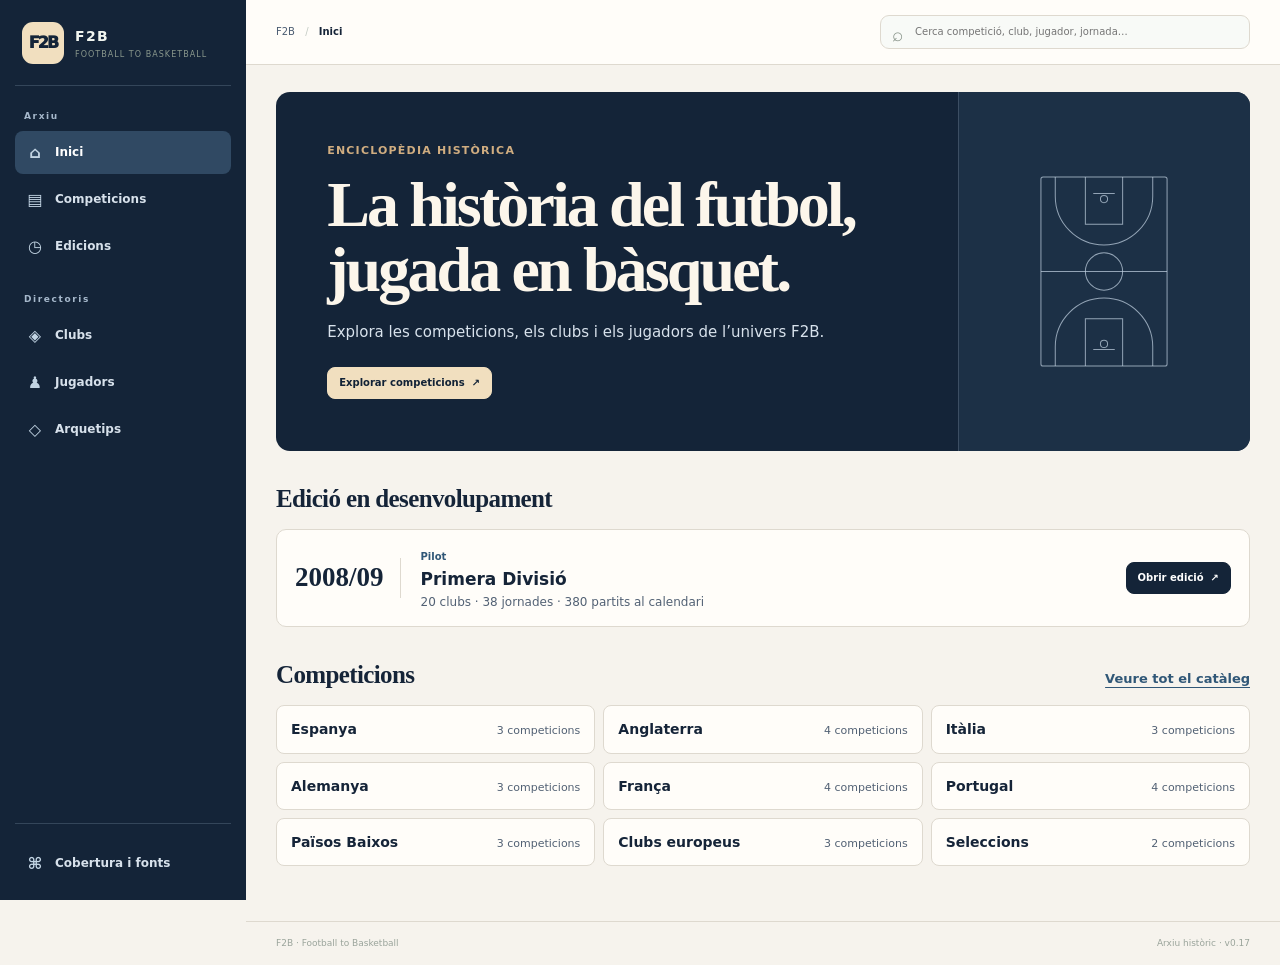
==== index.html @ 375e8ac7 "Completa Deportivo, Málaga i Mallorca 2008/09 a F2B" ====
<!doctype html>
<html lang="ca">
<head>
  <meta charset="utf-8">
  <meta name="viewport" content="width=device-width, initial-scale=1">
  <meta name="theme-color" content="#101914">
  <meta name="description" content="F2B — Enciclopèdia històrica de bàsquet. Competicions, clubs, jugadors i partits.">
  <title>F2B — Enciclopèdia de bàsquet</title>

</head>
<body>
  <div class="mobile-scrim" id="mobileScrim"></div>
  <aside class="sidebar" id="sidebar">
    <a class="brand" href="#/home" data-route="/home" aria-label="F2B inici">
      <span class="brandmark">F2B</span>
      <span><b>F2B</b><small>FOOTBALL TO BASKETBALL</small></span>
    </a>
    <div class="navlabel">Arxiu</div>
    <nav class="nav" id="mainNav" aria-label="Arxiu F2B">
      <a href="#/home" data-route="/home" data-nav="home"><span class="nav-icon" aria-hidden="true">⌂</span> Inici</a>
      <a href="#/competitions" data-route="/competitions" data-nav="competitions"><span class="nav-icon" aria-hidden="true">▤</span> Competicions</a>
      <a href="#/seasons" data-route="/seasons" data-nav="seasons"><span class="nav-icon" aria-hidden="true">◷</span> Edicions</a>
    </nav>
    <div class="navlabel">Directoris</div>
    <nav class="nav" aria-label="Directoris F2B">
      <a href="#/clubs" data-route="/clubs" data-nav="clubs"><span class="nav-icon" aria-hidden="true">◈</span> Clubs</a>
      <a href="#/players" data-route="/players" data-nav="players"><span class="nav-icon" aria-hidden="true">♟</span> Jugadors</a>
      <a href="#/archetypes" data-route="/archetypes" data-nav="archetypes"><span class="nav-icon" aria-hidden="true">◇</span> Arquetips</a>
    </nav>
    <div class="sidebar-end">
      <nav class="nav" aria-label="Cobertura de l’arxiu">
        <a href="#/database" data-route="/database" data-nav="database"><span class="nav-icon" aria-hidden="true">⌘</span> Cobertura i fonts</a>
      </nav>
    </div>
  </aside>

  <main class="main">
    <header class="topbar">
      <div class="topbar-left">
        <button class="mobile-menu" id="mobileMenu" aria-label="Obrir menú">☰</button>
        <div class="breadcrumb" id="breadcrumb">F2B <span>/</span> Inici</div>
      </div>
      <div class="topbar-right">
        <div class="global-search">
          <span class="search-icon">⌕</span>
          <input id="globalSearch" type="search" autocomplete="off" placeholder="Cerca competició, club, jugador, jornada…" aria-label="Cerca a F2B">
          <div class="search-results" id="searchResults" hidden></div>
        </div>
        <div class="data-tools" id="editorTools" hidden>
          <button class="tool-btn" id="exportData" type="button">Exporta correccions</button>
          <button class="tool-btn" id="importData" type="button">Importa JSON</button>
          <input id="importFile" type="file" accept="application/json,.json" hidden>
          <span id="saveState" class="save-state" data-state="idle" role="status"></span>
        </div>
      </div>
    </header>
    <div class="content" id="content" aria-live="polite">
      <div class="loading"><span class="brandmark">F2B</span><p>Carregant l'enciclopèdia…</p></div>
    </div>
    <footer class="page-footer"><span>F2B · Football to Basketball</span><span>Arxiu històric · v0.17</span></footer>
  </main>
  <style>
:root{--bg:#f2f4f1;--paper:#fff;--ink:#17221b;--muted:#7c897f;--line:#e2e8e1;--dark:#101914;--dark2:#1d2a21;--lime:#c9ef70;--lime-soft:#eff7de;--orange:#dc7954;--blue:#5a7dad;--red:#b94c4c;--radius:14px;--shadow:0 12px 34px rgba(16,25,20,.07)}
*{box-sizing:border-box}html{scroll-behavior:smooth}body{margin:0;background:var(--bg);color:var(--ink);font:14px/1.45 Inter,ui-sans-serif,system-ui,-apple-system,"Segoe UI",sans-serif}button,input{font:inherit}button,a{-webkit-tap-highlight-color:transparent}a{color:inherit;text-decoration:none}button{cursor:pointer}.sidebar{position:fixed;inset:0 auto 0 0;width:246px;background:var(--dark);color:#f1f5ef;padding:20px 15px 15px;display:flex;flex-direction:column;z-index:40;overflow:auto}.brand{display:flex;align-items:center;gap:11px;padding:2px 7px 21px;border-bottom:1px solid #2b382f}.brandmark{background:var(--lime);color:var(--dark);font-weight:1000;letter-spacing:-2px;font-size:16px;width:42px;height:42px;display:grid;place-items:center;border-radius:11px;flex:none}.brand b{display:block;font-size:14px;letter-spacing:.1em}.brand small{display:block;color:#89978c;font-size:8px;letter-spacing:.13em;margin-top:3px}.navlabel{font-size:9px;color:#758579;letter-spacing:.18em;font-weight:900;margin:24px 9px 8px}.nav{display:grid;gap:4px}.nav a{display:flex;align-items:center;gap:11px;padding:10px 11px;border-radius:8px;color:#b1bdb3;font-size:12px;font-weight:680;transition:.15s}.nav a:hover{background:#202e24;color:#fff}.nav a.active{background:var(--lime);color:var(--dark);font-weight:850}.nav-icon{width:18px;text-align:center;font-size:16px}.sidebar-season{margin-top:auto;background:#1b2920;border:1px solid #304036;padding:13px;border-radius:11px}.sidebar-season-kicker{color:var(--lime);font-size:8px;font-weight:900;letter-spacing:.17em;margin-bottom:8px}.sidebar-season b{display:block;font-size:12px}.sidebar-season span{display:block;color:#a2b0a5;font-size:10px;margin-top:3px}.sidebar-season a{display:flex;justify-content:space-between;color:var(--lime);font-size:10px;font-weight:800;margin-top:13px}.sidebar-foot{font-size:9px;color:#859387;padding:15px 8px 0}.status-dot{display:inline-block;width:6px;height:6px;border-radius:50%;background:#9bc85a;margin-right:6px;vertical-align:1px}.main{margin-left:246px;min-height:100vh;display:flex;flex-direction:column}.topbar{height:65px;position:sticky;top:0;z-index:25;background:rgba(255,255,255,.94);backdrop-filter:blur(14px);border-bottom:1px solid var(--line);display:flex;justify-content:space-between;align-items:center;gap:14px;padding:0 30px}.topbar-left,.topbar-right{display:flex;align-items:center;gap:13px;min-width:0}.breadcrumb{font-size:10px;color:#8c988e;white-space:nowrap;overflow:hidden;text-overflow:ellipsis}.breadcrumb span{padding:0 7px;color:#c4cbc4}.breadcrumb b{color:var(--ink)}.global-search{position:relative;width:min(370px,38vw)}.global-search input{width:100%;border:1px solid var(--line);border-radius:9px;background:#f8faf7;padding:9px 12px 9px 34px;font-size:10px;outline:none}.global-search input:focus{border-color:#a9ce67;background:#fff}.search-icon{position:absolute;left:12px;top:6px;color:#879389;font-size:19px;z-index:1}.top-version{font-size:8px;font-weight:900;letter-spacing:.12em;color:#6e7b70;background:var(--lime-soft);padding:7px 9px;border-radius:30px;white-space:nowrap}.mobile-menu{display:none;border:0;background:none;font-size:18px;color:var(--ink)}.content{width:100%;max-width:1500px;margin:0 auto;padding:27px 30px 55px;flex:1}.page-footer{border-top:1px solid var(--line);padding:15px 30px;color:#9aa49b;font-size:9px;display:flex;justify-content:space-between;gap:10px}.page-head{display:flex;align-items:flex-end;justify-content:space-between;gap:15px;margin-bottom:19px}.eyebrow{font-size:9px;color:#89968c;text-transform:uppercase;letter-spacing:.18em;font-weight:900;margin-bottom:7px}.page-title{font-size:29px;line-height:1.08;letter-spacing:-1.1px;font-weight:930;margin:0}.page-desc{color:#7e8a80;font-size:11px;line-height:1.55;max-width:760px;margin:8px 0 0}.actions{display:flex;gap:7px;flex-wrap:wrap}.btn{display:inline-flex;align-items:center;justify-content:center;gap:7px;border:1px solid var(--line);border-radius:8px;background:#fff;color:var(--ink);padding:8px 11px;font-size:10px;font-weight:800;transition:.15s}.btn:hover{border-color:#b6d27f;background:#fcfff7}.btn.dark{background:var(--dark);border-color:var(--dark);color:#fff}.btn.lime{background:var(--lime);border-color:var(--lime);color:#1b281c}.btn.soft{background:var(--lime-soft);border-color:#e5efce;color:#526a2b}.hero{position:relative;overflow:hidden;background:linear-gradient(112deg,#101914 0%,#203227 100%);border-radius:17px;padding:27px 29px;color:#f4f7f1;display:grid;grid-template-columns:1.45fr .55fr;gap:20px;min-height:218px}.hero:after{content:"F2B";position:absolute;right:20%;bottom:-76px;font-size:225px;letter-spacing:-20px;font-weight:1000;color:#ffffff08;pointer-events:none}.hero-kicker{font-size:8px;color:var(--lime);font-weight:900;letter-spacing:.2em}.hero h2{font-size:31px;line-height:1.03;letter-spacing:-1.2px;max-width:650px;margin:10px 0}.hero p{font-size:11px;line-height:1.65;color:#b0bdb2;max-width:600px;margin:0 0 17px}.hero .actions{position:relative;z-index:2}.hero-art{position:relative;z-index:2;display:flex;align-items:center;justify-content:center}.hero-orb{width:125px;height:125px;border:1px solid #c9ef705c;border-radius:50%;display:grid;place-items:center;color:var(--lime);font-size:34px;font-weight:950;transform:rotate(-8deg)}.hero-orb small{display:block;font-size:7px;letter-spacing:.19em;text-align:center;color:#b0bd9f;margin-top:-35px}.stats-grid{display:grid;grid-template-columns:repeat(4,minmax(0,1fr));gap:10px;margin:14px 0 20px}.stat-card{background:#fff;border:1px solid var(--line);border-radius:12px;padding:14px 15px}.stat-number{font-size:25px;letter-spacing:-.9px;font-weight:930}.stat-label{font-size:9px;color:#87948a;margin-top:2px}.section-head{display:flex;align-items:flex-end;justify-content:space-between;gap:12px;margin:23px 0 11px}.section-head h3{font-size:13px;margin:0;letter-spacing:-.2px}.section-head p{font-size:9px;color:#8a968d;margin:3px 0 0}.grid{display:grid;gap:10px}.cards-3{grid-template-columns:repeat(3,minmax(0,1fr))}.cards-4{grid-template-columns:repeat(4,minmax(0,1fr))}.card{background:#fff;border:1px solid var(--line);border-radius:var(--radius);padding:15px;min-width:0}.card.click{transition:.16s}.card.click:hover{border-color:#b9d78a;transform:translateY(-2px);box-shadow:var(--shadow)}.card-head{display:flex;justify-content:space-between;align-items:center;gap:8px}.card-mark{width:36px;height:36px;border:1px solid var(--line);border-radius:10px;background:#fafcf9;display:grid;place-items:center;font-size:11px;font-weight:900;color:#425343}.card h3,.card h4{font-size:12px;margin:11px 0 4px}.card p{font-size:10px;color:#829087;margin:0;line-height:1.5}.meta{font-size:9px;color:#97a198;margin-top:10px}.tag{display:inline-flex;align-items:center;gap:4px;border-radius:30px;padding:5px 8px;background:#eef1ec;color:#6c796e;font-size:8px;font-weight:900;letter-spacing:.04em;white-space:nowrap}.tag.green{background:var(--lime-soft);color:#5e762d}.tag.orange{background:#fff0e9;color:#b35f3e}.tag.blue{background:#edf3fc;color:#55759d}.tag.grey{background:#f1f3f1;color:#7e8a80}.panel{background:#fff;border:1px solid var(--line);border-radius:var(--radius);overflow:hidden}.panel-head{display:flex;align-items:center;justify-content:space-between;gap:12px;padding:13px 15px;border-bottom:1px solid var(--line)}.panel-head h3{font-size:11px;margin:0}.panel-head p{font-size:9px;color:#8c988f;margin:3px 0 0}.panel-body{padding:14px}.panel-head .tag{flex:none}.two-col{display:grid;grid-template-columns:minmax(0,1.45fr) minmax(245px,.7fr);gap:11px}.kv{display:flex;align-items:flex-start;justify-content:space-between;gap:15px;padding:9px 0;border-bottom:1px solid #eff2ee;font-size:10px}.kv:last-child{border-bottom:0}.kv span{color:#869389}.kv b{text-align:right;font-weight:800}.table-wrap{overflow:auto}.data-table{width:100%;border-collapse:collapse;text-align:left;min-width:620px}.data-table th{background:#f8faf7;color:#89958b;font-size:8px;text-transform:uppercase;letter-spacing:.1em;padding:11px 12px;border-bottom:1px solid var(--line);white-space:nowrap}.data-table td{font-size:10px;color:#4a584e;padding:10px 12px;border-bottom:1px solid #edf0ec;white-space:nowrap}.data-table tr:last-child td{border:0}.data-table tr.link-row{cursor:pointer}.data-table tr.link-row:hover td{background:#fbfff5}.club-cell{display:flex;align-items:center;gap:9px}.crest{width:29px;height:29px;border:1px solid var(--line);border-radius:8px;background:#fafcf9;display:grid;place-items:center;font-size:9px;font-weight:950;color:#344337;flex:none}.club-name{font-weight:850;color:#26332a}.muted{color:#8b978e}.tabs{display:flex;gap:4px;overflow:auto;border-bottom:1px solid var(--line);background:#fff;padding:0 12px}.tabs a{display:inline-flex;align-items:center;padding:12px 12px 10px;border-bottom:2px solid transparent;color:#849087;font-size:9px;font-weight:850;white-space:nowrap}.tabs a.active{color:var(--ink);border-color:#8fbc4b}.tab-content{padding:14px}.banner{display:flex;align-items:center;justify-content:space-between;gap:14px;background:linear-gradient(110deg,#17241b,#2a3b2c);color:#fff;border-radius:15px;padding:17px 19px;margin-bottom:13px}.banner-left{display:flex;align-items:center;gap:13px;min-width:0}.banner-crest{width:52px;height:52px;background:#ffffff12;border:1px solid #ffffff27;border-radius:12px;display:grid;place-items:center;color:var(--lime);font-size:16px;font-weight:950;flex:none}.banner h2{font-size:19px;letter-spacing:-.5px;margin:0}.banner p{font-size:9px;color:#b7c4b8;margin:4px 0 0}.banner-meta{text-align:right;font-size:9px;color:#bdc9bf;white-space:nowrap}.breadcrumb-row{display:flex;align-items:center;flex-wrap:wrap;gap:7px;color:#8b978d;font-size:9px;margin-bottom:14px}.breadcrumb-row a{color:#536456;font-weight:800}.breadcrumb-row span{color:#bcc5bd}.round-grid{display:grid;grid-template-columns:repeat(4,minmax(0,1fr));gap:9px}.round-card{background:#fff;border:1px solid var(--line);border-radius:11px;padding:12px;transition:.15s}.round-card:hover{border-color:#b9d78a;transform:translateY(-1px)}.round-card b{display:block;font-size:12px}.round-card span{display:block;color:#849087;font-size:9px;margin-top:4px}.fixture-list{display:grid;gap:7px}.fixture-row{display:grid;grid-template-columns:75px minmax(0,1fr) auto;align-items:center;gap:12px;padding:11px 13px;border:1px solid var(--line);border-radius:10px;background:#fff;transition:.15s}.fixture-row:hover{border-color:#b7d584;background:#fcfff8}.fixture-round{color:#8a968d;font-size:8px;font-weight:850;letter-spacing:.06em}.fixture-matchup{display:flex;align-items:center;justify-content:center;gap:10px;min-width:0}.fixture-team{display:flex;align-items:center;gap:7px;min-width:0;font-size:10px;font-weight:850}.fixture-team.home{justify-content:flex-end;text-align:right}.fixture-team.away{justify-content:flex-start;text-align:left}.fixture-team span:last-child{overflow:hidden;text-overflow:ellipsis;white-space:nowrap}.vs{font-size:8px;color:#a5aea7;font-weight:900}.fixture-state{justify-self:end}.fixture-row .crest{width:25px;height:25px;font-size:8px}.fixture-hero{background:#fff;border:1px solid var(--line);border-radius:15px;padding:23px;text-align:center}.fixture-teams{display:grid;grid-template-columns:1fr 65px 1fr;align-items:center;gap:14px;max-width:740px;margin:0 auto}.fixture-side{display:grid;justify-items:center;gap:10px}.fixture-side .crest{width:58px;height:58px;font-size:16px;border-radius:15px}.fixture-side b{font-size:15px}.fixture-vs{font-size:10px;color:#a0aaa2;font-weight:950;letter-spacing:.12em}.fixture-placeholder{max-width:420px;margin:18px auto 0;border-top:1px solid var(--line);padding-top:17px}.fixture-placeholder strong{display:block;font-size:12px}.fixture-placeholder p{margin:5px 0 0;font-size:10px;line-height:1.6;color:#849087}.empty{border:1px dashed #d7dfd5;border-radius:11px;background:#fbfcfa;text-align:center;padding:25px 17px}.empty-icon{font-size:22px;color:#8da56a;margin-bottom:7px}.empty b{display:block;font-size:12px}.empty p{font-size:10px;line-height:1.6;color:#879389;max-width:490px;margin:6px auto 0}.note{padding:11px 13px;border-radius:9px;background:#f5f8f0;border:1px solid #e8efdc;color:#697a55;font-size:9px;line-height:1.55}.note strong{color:#43542e}.search-results{position:absolute;top:calc(100% + 7px);right:0;width:min(460px,88vw);background:#fff;border:1px solid var(--line);border-radius:11px;box-shadow:var(--shadow);padding:6px;z-index:70;max-height:440px;overflow:auto}.search-item{display:flex;align-items:center;gap:10px;width:100%;border:0;background:#fff;text-align:left;padding:10px;border-radius:8px}.search-item:hover{background:#f6f9f2}.search-item b{display:block;font-size:10px}.search-item small{display:block;color:#89958b;font-size:8px;margin-top:2px}.search-item .crest{width:28px;height:28px}.loading{min-height:60vh;display:grid;place-content:center;justify-items:center;color:#879389}.loading p{font-size:11px}.mobile-scrim{display:none}.mobile-scrim.open{display:block;position:fixed;inset:0;background:#0b120dc2;z-index:35}
@media(max-width:1120px){.cards-4{grid-template-columns:repeat(2,minmax(0,1fr))}.cards-3{grid-template-columns:repeat(2,minmax(0,1fr))}.round-grid{grid-template-columns:repeat(3,minmax(0,1fr))}.content{padding:24px 22px 45px}.topbar{padding:0 22px}}
@media(max-width:760px){.sidebar{transform:translateX(-102%);transition:transform .22s ease}.sidebar.open{transform:translateX(0)}.main{margin-left:0}.mobile-menu{display:block}.topbar{height:59px;padding:0 14px}.topbar-left{gap:8px}.top-version{display:none}.global-search{width:min(54vw,300px)}.global-search input{font-size:9px}.content{padding:19px 14px 38px}.page-title{font-size:25px}.page-head{align-items:flex-start;flex-direction:column}.hero{grid-template-columns:1fr;padding:22px;min-height:0}.hero h2{font-size:27px}.hero-art{display:none}.hero:after{right:0;font-size:140px}.stats-grid{grid-template-columns:repeat(2,minmax(0,1fr))}.two-col{grid-template-columns:1fr}.round-grid{grid-template-columns:repeat(2,minmax(0,1fr))}.cards-3,.cards-4{grid-template-columns:repeat(2,minmax(0,1fr))}.banner{align-items:flex-start}.banner-meta{display:none}.fixture-row{grid-template-columns:56px minmax(0,1fr) auto;gap:6px;padding:9px}.fixture-team{font-size:9px;gap:4px}.fixture-team .crest{display:grid;width:18px;height:18px;padding:2px}.fixture-teams{grid-template-columns:1fr 30px 1fr;gap:6px}.fixture-side b{font-size:11px}.fixture-side .crest{width:45px;height:45px}.page-footer{padding:13px 14px;font-size:8px}}
@media(max-width:420px){.cards-3,.cards-4{grid-template-columns:1fr}.round-grid{grid-template-columns:repeat(2,minmax(0,1fr))}.fixture-state .tag{font-size:7px;padding:4px 5px}.fixture-row{grid-template-columns:45px minmax(0,1fr) auto}.fixture-round{font-size:7px}.topbar-right{gap:0}.global-search{width:58vw}}

/* v0.4 — plantilles, fitxes de jugador i edició directa */
.data-tools{display:flex;align-items:center;gap:6px;flex-wrap:nowrap}.tool-btn{display:inline-flex;align-items:center;justify-content:center;gap:5px;border:1px solid var(--line);background:#fff;color:#344438;border-radius:8px;padding:7px 9px;font-size:9px;font-weight:850;white-space:nowrap;cursor:pointer}.tool-btn:hover{border-color:#b6d27f;background:#fbfff6}.tool-btn.active,.edit-toggle.active{background:var(--lime);border-color:var(--lime);color:#17221b}.save-state{font-size:8px;color:#8b978d;white-space:nowrap;max-width:125px;overflow:hidden;text-overflow:ellipsis}.save-state[data-state="saved"]{color:#52772a}.save-state[data-state="error"]{color:#b94c4c}.player-banner{display:flex;align-items:center;gap:15px;background:linear-gradient(110deg,#17241b,#2a3b2c);color:#fff;border-radius:15px;padding:17px 20px;margin-bottom:10px}.player-avatar{width:58px;height:58px;display:grid;place-items:center;border-radius:15px;background:var(--lime);color:#17221b;font-size:15px;font-weight:950;flex:none}.player-title{min-width:0;flex:1}.player-title .eyebrow{color:var(--lime);margin-bottom:5px}.player-title h1{font-size:20px;line-height:1.2;margin:0;color:#fff}.player-title h1 .edit-field{display:block}.player-title h1 .edit-label{display:none}.player-title p{font-size:9px;color:#c0cbbf;margin:6px 0 0}.player-banner-meta{display:grid;justify-items:end;gap:7px}.player-toolbar{display:flex;justify-content:space-between;align-items:center;gap:10px;color:#8b978d;font-size:9px;margin:0 0 14px}.player-columns{align-items:start}.edit-grid{display:grid;grid-template-columns:repeat(2,minmax(0,1fr));gap:1px 16px}.edit-field{display:flex;flex-direction:column;gap:5px;min-width:0;padding:8px 0;border-bottom:1px solid #eff2ee}.edit-label{font-size:8px;letter-spacing:.04em;color:#879389;font-weight:750}.edit-control{font-size:10px;min-width:0}.field-value{display:block;text-align:left;color:#27352b;font-size:10px;font-weight:800;min-height:16px;overflow-wrap:anywhere}.inline-editor{width:100%;max-width:100%;min-width:0;border:1px solid #dce5d6;background:#fbfdf9;border-radius:7px;color:#1d2a21;padding:7px 8px;font-size:10px;font-weight:700;outline:none}.inline-editor:focus{border-color:#9bc85a;box-shadow:0 0 0 2px #c9ef7045;background:#fff}.inline-editor.edited{border-color:#a8c977;background:#fbfff4}.inline-editor-area{resize:vertical;min-height:48px;font-weight:500}.subsection-label{font-size:8px;text-transform:uppercase;letter-spacing:.13em;color:#7b897e;font-weight:900;margin:9px 0 3px}.attribute-grid{display:grid;grid-template-columns:repeat(3,minmax(0,1fr));gap:10px}.attribute-card{background:#fff;border:1px solid var(--line);border-radius:12px;padding:13px;min-width:0}.attribute-head{display:flex;justify-content:space-between;align-items:center;gap:8px;margin-bottom:6px}.attribute-head h4{font-size:10px;margin:0}.attribute-card .edit-grid{grid-template-columns:repeat(2,minmax(0,1fr));gap:0 10px}.roster-summary{display:flex;flex-wrap:wrap;gap:8px;margin-bottom:10px}.roster-summary span{background:#fff;border:1px solid var(--line);border-radius:9px;padding:8px 11px;font-size:9px;color:#829087}.roster-summary b{font-size:13px;color:#243329;margin-right:4px}.roster-table .link-row{cursor:pointer}.roster-table .link-row:hover td{background:#f8fcf2}.roster-panel .data-table{min-width:680px}.player-bottom-note{border:1px solid #e7eddf;background:#f8fbf3;border-radius:10px;padding:12px 14px;margin-top:14px;color:#75816b;font-size:9px;line-height:1.55}.player-bottom-note b{color:#4f6a2c}.edit-mode .player-banner{outline:2px solid #c9ef70;outline-offset:2px}.edit-mode .edit-field{background:#fcfff8}.edit-mode .edit-label{color:#627e36}.team-roster-link{color:#587a2c;font-weight:850}
@media(max-width:1120px){.data-tools{gap:4px}.save-state{display:none}.topbar-right{gap:8px}.attribute-grid{grid-template-columns:repeat(2,minmax(0,1fr))}}
@media(max-width:760px){.topbar{height:auto;min-height:59px;padding:8px 12px;align-items:flex-start}.topbar-right{display:flex;flex-wrap:wrap;justify-content:flex-end;gap:5px}.global-search{width:min(58vw,250px)}.data-tools{order:2;width:100%;justify-content:flex-end}.save-state{display:inline-block;max-width:110px}.tool-btn{padding:6px 7px;font-size:8px}.top-version{display:none}.player-banner{align-items:flex-start;padding:14px;gap:10px}.player-avatar{width:44px;height:44px;font-size:12px}.player-banner-meta{display:none}.player-title h1{font-size:16px}.edit-grid{grid-template-columns:1fr}.attribute-grid{grid-template-columns:1fr}.player-toolbar{align-items:flex-start}.roster-summary span{flex:1 1 40%}}
@media(max-width:420px){.data-tools{justify-content:space-between}.save-state{max-width:95px}.global-search{width:55vw}.attribute-card .edit-grid{grid-template-columns:repeat(2,minmax(0,1fr))}}

/* v0.4.1 — inline title edit and roster refinements */
.title-inline-editor{display:inline-block;width:min(100%,560px);min-width:220px;font-size:inherit;line-height:inherit;font-weight:inherit;letter-spacing:inherit;color:inherit;background:#ffffff12;border-color:#c9ef7070}.player-title h1 .title-inline-editor{color:#fff}.player-title h1 .title-inline-editor:focus{background:#203227;border-color:var(--lime)}.player-banner-meta .tag{max-width:180px}.roster-table td{vertical-align:middle}.edit-field:focus-within{background:#f6faef}.player-title h1{overflow-wrap:anywhere}

/* v0.5 — roster roles, membership and eligibility review */
.role-primary{display:block;font-weight:850;color:#344438}.role-detail{display:block;margin-top:3px;color:#89958b;font-size:8px;white-space:normal;max-width:260px}.roster-table td{white-space:normal}.roster-table .role-detail{white-space:normal}.roster-summary span{display:flex;align-items:center;gap:4px}.player-banner-meta{max-width:210px}.player-banner-meta .tag{white-space:normal;text-align:center;justify-content:center}
@media(max-width:760px){.player-banner-meta{display:none}.roster-panel .data-table{min-width:850px}}

/* Arxiu històric */
:root{--bg:#f6f3ed;--paper:#fffdf9;--ink:#152438;--muted:#526174;--line:#ded9cf;--dark:#142438;--dark2:#263b53;--lime:#dce9f3;--lime-soft:#e9f0f7;--blue:#305777}
.sidebar{background:#142438}.brand{border-color:#34465a}.brandmark{background:#f1dfbf}.navlabel{color:#a6b8cb}.sidebar .nav a{color:#d7e1eb}.sidebar .nav a.active{background:#304963;color:#fff}.sidebar-end{margin-top:auto;padding-top:18px;border-top:1px solid #34465a}.topbar{background:rgba(255,253,249,.96)}.breadcrumb{color:#4c5d73}.sidebar .nav-icon{color:#c3d5e4}
#editorTools[hidden]{display:none!important}.archive-hero{display:grid;grid-template-columns:minmax(0,1fr) minmax(160px,30%);min-height:270px;background:#142438;color:#fcf6eb;overflow:hidden;border-radius:14px}
.archive-lead{padding:clamp(26px,4vw,56px)}.archive-kicker{margin:0 0 14px;color:#d0ad80;font-size:11px;letter-spacing:.11em;text-transform:uppercase;font-weight:800}
.archive-hero h1,.competition-mast h1{font-family:Georgia,'Times New Roman',serif;font-weight:680;font-size:clamp(36px,5vw,70px);letter-spacing:-.045em;line-height:1.01;margin:0}
.archive-intro{margin:19px 0 23px;color:#d8e2ec;font-size:15px;line-height:1.5}.archive-diagram{display:grid;place-items:center;overflow:hidden;border-left:1px solid #3c4e63;background:#1c3046}.archive-diagram svg{width:min(76%,190px);max-height:215px;stroke:#c5d5e4;stroke-opacity:.7;stroke-width:1.4}
.btn.primary-archive{background:#142438;color:#fff;border:1px solid #142438}.archive-hero .btn.primary-archive{background:#f1dfbf;color:#112236;border-color:#f1dfbf}.archive-hero .btn.primary-archive:hover{background:#fff1d9}
.archive-section{margin-top:30px}.archive-section h2,.catalog-group h2{font-family:Georgia,'Times New Roman',serif;font-size:25px;letter-spacing:-.025em;margin:0 0 12px}.archive-heading{display:flex;align-items:baseline;justify-content:space-between;gap:10px}.archive-link{font-size:13px;color:#305777;font-weight:750;text-decoration:underline;text-underline-offset:4px}
.edition-card{display:grid;grid-template-columns:auto 1fr auto;align-items:center;gap:20px;background:var(--paper);border:1px solid var(--line);border-radius:10px;padding:15px 18px;margin-bottom:10px}.edition-year{font-family:Georgia,'Times New Roman',serif;font-size:27px;font-weight:bold;padding-right:16px;border-right:1px solid var(--line)}.edition-description h3{margin:2px 0;font-size:17px}.edition-description p{margin:0;color:var(--muted);font-size:12px}.archive-status{font-size:10px;color:#305777;font-weight:800}
.country-index{display:grid;grid-template-columns:repeat(3,minmax(0,1fr));gap:8px}.country-tile{display:flex;justify-content:space-between;align-items:baseline;gap:8px;flex-wrap:wrap;background:var(--paper);border:1px solid var(--line);border-radius:8px;padding:13px 14px}.country-tile span{font-size:11px;color:var(--muted)}
.catalog-filters{display:flex;gap:7px;flex-wrap:wrap;margin:0 0 25px}.catalog-filter{display:inline-block;padding:7px 11px;border:1px solid var(--line);background:var(--paper);border-radius:6px;font-size:12px;font-weight:700}.catalog-filter.is-current{background:#142438;color:#fff;border-color:#142438}
.catalog-groups{display:grid;grid-template-columns:repeat(2,minmax(0,1fr));gap:22px 15px;align-items:start}.catalog-group h2{font-size:22px;margin:0 0 7px}.competition-list{border:1px solid var(--line);border-radius:9px;background:var(--paper);overflow:hidden}
.competition-row{display:grid;grid-template-columns:minmax(0,1fr) auto auto auto;align-items:center;gap:9px;min-height:51px;padding:8px 11px;border-bottom:1px solid var(--line);font-size:13px}.competition-row:last-child{border-bottom:0}.competition-row:hover,.country-tile:hover{background:#eaf0f5}.competition-title small{display:block;color:var(--muted);font-size:10px}.competition-category,.competition-state,.row-arrow{font-size:11px;color:var(--muted)}.competition-state.has-edition{color:#215577;font-weight:800}.row-arrow{color:#305777}
.competition-mast{background:#142438;color:#fcf6eb;padding:clamp(24px,4vw,43px);border-radius:12px;margin-top:13px}.competition-mast h1{font-size:clamp(34px,5vw,58px)}.competition-aliases{margin:13px 0 0;color:#d8e2ec;font-size:13px}
a:focus-visible,button:focus-visible,input:focus-visible{outline:2px solid #4479a5;outline-offset:3px}
@media(max-width:1160px){.catalog-groups{grid-template-columns:1fr}}
@media(max-width:800px){.country-index{grid-template-columns:repeat(2,minmax(0,1fr))}}
@media(max-width:540px){.archive-hero{grid-template-columns:1fr;min-height:0}.archive-diagram{display:none}.edition-card{grid-template-columns:auto 1fr;gap:10px}.edition-card .btn{grid-column:2;justify-self:start}.edition-year{font-size:20px;padding-right:8px}.competition-row{gap:6px;grid-template-columns:minmax(0,1fr) auto auto}.competition-category{display:none}.archive-section h2{font-size:21px}.archive-link{font-size:12px}}
/* Fitxes del catàleg d’arquetips */
.archetype-grid{display:grid;grid-template-columns:repeat(3,minmax(0,1fr));gap:10px}
.archetype-card{display:flex;flex-direction:column;gap:6px;background:var(--paper);border:1px solid var(--line);border-radius:9px;padding:15px}
.archetype-card:hover{background:#eaf0f5}.archetype-code{font-size:11px;font-weight:800;color:#305777;letter-spacing:.07em}
.archetype-card small,.archetype-detail .archetype-caption,.archetype-refs small{color:var(--muted);font-size:12px;line-height:1.5}
.archetype-detail .page-desc{max-width:800px}.archetype-detail{display:grid;gap:14px}.archetype-detail .page-head{margin-bottom:3px}
.archetype-grid.detail-grid{grid-template-columns:repeat(2,minmax(0,1fr))}
.archetype-panel,.archetype-example{min-width:0;background:var(--paper);border:1px solid var(--line);border-radius:10px;padding:18px}
.archetype-panel h2,.archetype-example h2{font:700 23px Georgia,serif;letter-spacing:-.025em;margin:0 0 10px}
.archetype-panel h3{font-size:13px;margin:13px 0 4px}.archetype-panel p,.archetype-example p,.archetype-panel li,.archetype-panel dd{font-size:14px;line-height:1.55;margin-top:0}
.archetype-panel p:last-child,.archetype-example p:last-child{margin-bottom:0}
.archetype-example{background:#142438;color:#fcf6eb;border-color:#142438}
.archetype-dimensions{display:grid;grid-template-columns:repeat(auto-fit,minmax(135px,1fr));gap:8px;margin:12px 0}
.archetype-dimensions div{border:1px solid var(--line);border-radius:7px;padding:8px}.archetype-dimensions dt{font-size:12px}.archetype-dimensions dd{font-size:20px;margin:0;color:#305777}
.archetype-neighbors div{padding:9px 0;border-top:1px solid var(--line)}.archetype-neighbors dd{margin:4px 0 0}
.archetype-refs small{display:block}.archetype-pager{display:flex;flex-wrap:wrap;gap:15px}
@media(max-width:1000px){.archetype-grid{grid-template-columns:repeat(2,minmax(0,1fr))}}
@media(max-width:575px){.archetype-grid,.archetype-grid.detail-grid{grid-template-columns:1fr}.archetype-panel,.archetype-example{padding:13px}}
/* Fitxa individual */
.profile-hero{background:#142438;color:#f9f1e5;border-radius:13px;padding:clamp(18px,3vw,34px);margin:10px 0 14px}
.profile-mast{display:flex;align-items:flex-start;gap:17px}
.profile-mark{display:grid;place-items:center;flex:0 0 54px;height:54px;background:#f1dfbf;color:#142438;border-radius:8px;font-weight:850;font-size:19px}
.profile-identity{min-width:0;flex:1}
.profile-context,.profile-role{display:flex;align-items:baseline;gap:7px 12px;flex-wrap:wrap}
.profile-context{font-size:12px;color:#ccd8e3}.profile-context a{color:#f3d9b5;text-decoration:underline;text-underline-offset:3px}
.profile-identity h1{font:700 clamp(29px,4vw,53px)/1.06 Georgia,serif;margin:5px 0;overflow-wrap:anywhere;letter-spacing:-.035em}
.profile-full-name{margin:0;color:#ccd8e3;font-size:13px}.profile-role{margin-top:12px;font-size:13px}
.profile-role span{color:#ccd8e3}.profile-role a.profile-archetype,.profile-role span.profile-archetype{color:#f3d9b5}
.profile-archetype{border-left:1px solid #617184;padding-left:11px}.profile-archetype:hover{text-decoration:underline}
.profile-state{font-size:11px;background:#29435d;color:#edf5fc;border-radius:4px;padding:6px 9px;flex-shrink:0}
.profile-metrics{display:grid;grid-template-columns:repeat(4,minmax(0,1fr));margin:20px 0 0;border-top:1px solid #45586d;padding-top:13px;gap:10px}
.profile-metrics dt{font-size:12px;color:#ccd8e3}.profile-metrics dd{font-size:clamp(19px,3.2vw,30px);font-weight:800;line-height:1.15;margin:3px 0 0}
.profile-metrics small{color:#ccd8e3;font-size:10px;margin-top:4px;display:block}
.profile-tabs{display:flex;flex-wrap:wrap;gap:6px 10px;border-bottom:1px solid var(--line);padding-bottom:7px;margin-bottom:14px}
.profile-tabs a{padding:7px 9px;border-radius:5px;color:var(--muted);font-weight:700;font-size:13px}.profile-tabs a:hover{background:#e9f0f7;color:#142438}
.profile-tabs a.active{background:#142438;color:#fff}
.profile-body{display:grid;gap:11px}.profile-overview,.profile-groups{display:grid;gap:11px;grid-template-columns:minmax(0,1.25fr) minmax(0,1fr);align-items:start}
.profile-groups{grid-template-columns:repeat(3,minmax(0,1fr))}
.profile-panel{min-width:0;border:1px solid var(--line);background:var(--paper);border-radius:9px;padding:15px 17px}
.profile-panel h2{font:700 22px Georgia,serif;letter-spacing:-.025em;margin:0 0 8px}
.profile-panel p{font-size:14px;line-height:1.55;margin:0 0 9px;overflow-wrap:anywhere}.profile-panel p:last-child{margin-bottom:0}
.profile-panel .profile-muted{font-size:13px;color:var(--muted)}
.profile-bio{margin:0}.profile-bio>div,.profile-attribute{display:flex;justify-content:space-between;align-items:baseline;gap:10px;border-top:1px solid var(--line);padding:8px 0;font-size:13px}
.profile-bio dt,.profile-attribute span{color:var(--muted)}.profile-bio dd{margin:0;font-weight:750;text-align:right}
.profile-source-details summary{cursor:pointer;font-weight:700}.profile-source-details dl{margin-top:8px}.profile-source-list{margin:0;padding-left:18px}.profile-source-list li{padding:4px 0;overflow-wrap:anywhere}
@media(max-width:950px){.profile-groups{grid-template-columns:repeat(2,minmax(0,1fr))}}
@media(max-width:590px){.profile-overview,.profile-groups{grid-template-columns:1fr}.profile-mast{flex-wrap:wrap;gap:10px}.profile-mark{flex-basis:40px;height:40px;font-size:15px}.profile-state{margin-left:50px}.profile-metrics{grid-template-columns:repeat(2,minmax(0,1fr))}.profile-tabs{gap:3px}.profile-tabs a{font-size:12px;padding:6px 7px}}

.crest.has-crest{background:#fff;padding:3px}
.crest img{display:block;width:100%;height:100%;object-fit:contain;min-width:0;min-height:0}
.card-head .crest.has-crest{width:46px;height:46px;padding:5px}
.banner-left .crest.has-crest{width:62px;height:62px;padding:7px;border-radius:13px}
.fixture-side .crest.has-crest{padding:6px}
.club-with-crest{display:inline-flex;align-items:center;gap:7px}
.profile-context .crest{width:21px;height:21px;padding:2px}
.roster-table .crest{width:22px;height:22px;padding:2px}
@media(max-width:760px){.banner-left .crest.has-crest{width:48px;height:48px;padding:5px}}
    .roster-section{margin-block:24px}.roster-section h2{margin:0 0 8px}.roster-section h2 small{font-size:.7em;color:var(--muted)}
    .correction-form .edit-label{display:block;margin-bottom:4px}.correction-form .inline-editor{width:100%}
    .correction-form fieldset{min-width:0;margin:16px 0;padding:12px;border:1px solid var(--line);border-radius:8px}
    .correction-form legend{font-weight:700}
    .correction-form details{margin:16px 0}.correction-form details summary{cursor:pointer;font-weight:700}
    .correction-form details .edit-grid{margin-top:12px}.correction-form .actions{align-items:center;flex-wrap:wrap}
    .correction-history{padding-left:20px}.correction-history li+li{margin-top:14px}.correction-history ul{padding-left:18px}
    .correction-feedback{color:#9e342d}.correction-reason{margin-top:16px}
  </style>
  <script>window.F2B_DATA={"competitions":[{"id":"CMP-ESP-PRIMERA","slug":"laliga-primera-division","name":"Primera División","commonName":"LaLiga","country":"Spain","countryCode":"ESP","tier":1,"sport":"basketball","historicalSourceSport":"football","description":"Competició de primera categoria del futbol espanyol, adaptada al bàsquet dins l’univers F2B.","seasonIds":["SEA-ESP-PRI-2008-09"],"coverageStatus":"PILOT_SEASON_LOADED"}],"clubs":[{"id":"CLU-FCB","name":"FC Barcelona","shortName":"FC Barcelona","city":"Barcelona","country":"Spain","aliases":["Barça","Barcelona"],"crest":null,"status":"ACTIVE_ENTITY"},{"id":"CLU-RMA","name":"Real Madrid CF","shortName":"Real Madrid CF","city":"Madrid","country":"Spain","aliases":["Real Madrid","Madrid"],"crest":null,"status":"ACTIVE_ENTITY"},{"id":"CLU-SEV","name":"Sevilla FC","shortName":"Sevilla FC","city":"Sevilla","country":"Spain","aliases":["Sevilla"],"crest":null,"status":"ACTIVE_ENTITY"},{"id":"CLU-ATM","name":"Atlético de Madrid","shortName":"Atlético de Madrid","city":"Madrid","country":"Spain","aliases":["Atlético","Atletico de Madrid","Atleti"],"crest":null,"status":"ACTIVE_ENTITY"},{"id":"CLU-VIL","name":"Villarreal CF","shortName":"Villarreal CF","city":"Villarreal","country":"Spain","aliases":["Villarreal"],"crest":null,"status":"ACTIVE_ENTITY"},{"id":"CLU-VAL","name":"Valencia CF","shortName":"Valencia CF","city":"València","country":"Spain","aliases":["Valencia"],"crest":null,"status":"ACTIVE_ENTITY"},{"id":"CLU-DEP","name":"RC Deportivo de La Coruña","shortName":"RC Deportivo de La Coruña","city":"A Coruña","country":"Spain","aliases":["Deportivo","Deportivo de La Coruña","Dépor"],"crest":null,"status":"ACTIVE_ENTITY"},{"id":"CLU-MAL","name":"Málaga CF","shortName":"Málaga CF","city":"Málaga","country":"Spain","aliases":["Málaga","Malaga"],"crest":null,"status":"ACTIVE_ENTITY"},{"id":"CLU-MLL","name":"RCD Mallorca","shortName":"RCD Mallorca","city":"Palma","country":"Spain","aliases":["Mallorca"],"crest":null,"status":"ACTIVE_ENTITY"},{"id":"CLU-ESP","name":"RCD Espanyol","shortName":"RCD Espanyol","city":"Barcelona","country":"Spain","aliases":["Espanyol","RCD Espanyol"],"crest":null,"status":"ACTIVE_ENTITY"},{"id":"CLU-ALM","name":"UD Almería","shortName":"UD Almería","city":"Almería","country":"Spain","aliases":["Almería","Almeria"],"crest":null,"status":"ACTIVE_ENTITY"},{"id":"CLU-RAC","name":"Racing de Santander","shortName":"Racing de Santander","city":"Santander","country":"Spain","aliases":["Racing","Racing Santander","Racing de Santander"],"crest":null,"status":"ACTIVE_ENTITY"},{"id":"CLU-ATH","name":"Athletic Club","shortName":"Athletic Club","city":"Bilbao","country":"Spain","aliases":["Athletic","Athletic Club","Athletic de Bilbao"],"crest":null,"status":"ACTIVE_ENTITY"},{"id":"CLU-OSA","name":"CA Osasuna","shortName":"CA Osasuna","city":"Pamplona","country":"Spain","aliases":["Osasuna"],"crest":null,"status":"ACTIVE_ENTITY"},{"id":"CLU-VAD","name":"Real Valladolid CF","shortName":"Real Valladolid CF","city":"Valladolid","country":"Spain","aliases":["Valladolid","Real Valladolid"],"crest":null,"status":"ACTIVE_ENTITY"},{"id":"CLU-SPO","name":"Real Sporting de Gijón","shortName":"Real Sporting de Gijón","city":"Gijón","country":"Spain","aliases":["Sporting","Sporting de Gijón","Sporting Gijon"],"crest":null,"status":"ACTIVE_ENTITY"},{"id":"CLU-GET","name":"Getafe CF","shortName":"Getafe CF","city":"Getafe","country":"Spain","aliases":["Getafe"],"crest":null,"status":"ACTIVE_ENTITY"},{"id":"CLU-BET","name":"Real Betis Balompié","shortName":"Real Betis Balompié","city":"Sevilla","country":"Spain","aliases":["Betis","Real Betis"],"crest":null,"status":"ACTIVE_ENTITY"},{"id":"CLU-NUM","name":"CD Numancia","shortName":"CD Numancia","city":"Soria","country":"Spain","aliases":["Numancia"],"crest":null,"status":"ACTIVE_ENTITY"},{"id":"CLU-REC","name":"RC Recreativo de Huelva","shortName":"RC Recreativo de Huelva","city":"Huelva","country":"Spain","aliases":["Recreativo","Recreativo de Huelva"],"crest":null,"status":"ACTIVE_ENTITY"}],"sources":[{"id":"SRC-BDFUTBOL-LALIGA-0809","name":"BDFutbol — Primera División 2008-09","url":"https://www.bdfutbol.com/es/t/t2008-09.html","use":"Consulta de referència per verificar els emparellaments de les 38 jornades i l’ordre local/visitant del calendari original.","importedFields":["participants","firstHalf.roundNumber","firstHalf.homeClubId","firstHalf.awayClubId"],"notImported":["footballScores","footballStandings","footballPlayerStats","footballMatchStatistics","referees","stadiums","kickoffDates"],"accessedOn":"2026-11-22","status":"REFERENCE_ONLY","derivedFields":["secondHalf.roundNumber","secondHalf.homeClubId","secondHalf.awayClubId","secondHalf.reverseHomeAway","secondHalf.derivedFromFixtureId"],"methodology":"Participants and first-half home/away pairings were checked against the historical fixture archive. The return leg was derived by reversing home and away for the corresponding first-half fixture. No football score, table, date or player data is stored."},{"id":"SRC-BDFUTBOL-FCB","name":"BDFutbol — FC Barcelona 2008/09","url":"https://www.bdfutbol.com/es/t/t2008-091.html","publisher":"BDFutbol","scope":"Verificació de membres del primer equip, grup de posició i casos de promoció/alta/baixa. No s’importen estadístiques de futbol ni dades individuals de rendiment.","accessedAt":"2026-11-22","licenseStatus":"REFERENCE_ONLY_REUSE_NOT_ASSESSED","dataStatus":"REVIEWED"},{"id":"SRC-BDFUTBOL-RMA","name":"BDFutbol — Real Madrid CF 2008/09","url":"https://www.bdfutbol.com/es/t/t2008-092.html","publisher":"BDFutbol","scope":"Verificació de membres del primer equip, grup de posició i casos de promoció/alta/baixa. No s’importen estadístiques de futbol ni dades individuals de rendiment.","accessedAt":"2026-11-22","licenseStatus":"REFERENCE_ONLY_REUSE_NOT_ASSESSED","dataStatus":"REVIEWED"},{"id":"SRC-BDFUTBOL-SEV","name":"BDFutbol — Sevilla FC 2008/09","url":"https://www.bdfutbol.com/es/t/t2008-0933.html","publisher":"BDFutbol","scope":"Verificació de membres del primer equip, grup de posició i casos de promoció/alta/baixa. No s’importen estadístiques de futbol ni dades individuals de rendiment.","accessedAt":"2026-11-22","licenseStatus":"REFERENCE_ONLY_REUSE_NOT_ASSESSED","dataStatus":"REVIEWED"},{"id":"SRC-BDFUTBOL-ATM","name":"BDFutbol — Atlético de Madrid 2008/09","url":"https://www.bdfutbol.com/es/t/t2008-097.html","publisher":"BDFutbol","scope":"Verificació de membres del primer equip, grup de posició i casos de promoció/alta/baixa. No s’importen estadístiques de futbol ni dades individuals de rendiment.","accessedAt":"2026-11-22","licenseStatus":"REFERENCE_ONLY_REUSE_NOT_ASSESSED","dataStatus":"REVIEWED"},{"id":"SRC-BDFUTBOL-VIL","name":"BDFutbol — Villarreal CF 2008/09","url":"https://www.bdfutbol.com/es/t/t2008-0938.html","publisher":"BDFutbol","scope":"Verificació de membres del primer equip, grup de posició i casos de promoció/alta/baixa. No s’importen estadístiques de futbol ni dades individuals de rendiment.","accessedAt":"2026-11-22","licenseStatus":"REFERENCE_ONLY_REUSE_NOT_ASSESSED","dataStatus":"REVIEWED"},{"id":"SRC-BDFUTBOL-VAL","name":"BDFutbol — Valencia CF 2008/09","url":"https://www.bdfutbol.com/es/t/t2008-0936.html","publisher":"BDFutbol","scope":"Verificació de membres del primer equip, grup de posició i casos de promoció/alta/baixa. No s’importen estadístiques de futbol ni dades individuals de rendiment.","accessedAt":"2026-11-22","licenseStatus":"REFERENCE_ONLY_REUSE_NOT_ASSESSED","dataStatus":"REVIEWED"},{"id":"SRC-REALMADRID-ANNUAL-REPORT-0809","name":"Real Madrid — Informe anual 2008/09 · Plantilla del primer equip","url":"https://www.realmadrid.com/StaticFiles/RealMadrid/img/pdf/InformeRm08_09.pdf","publisher":"Real Madrid CF","scope":"Contrast de la pertinença de jugadors a la plantilla oficial del primer equip, especialment per als casos de promoció. No s’importen dades estadístiques ni continguts del document.","accessedAt":"2026-11-22","licenseStatus":"REFERENCE_ONLY_REUSE_NOT_ASSESSED","dataStatus":"REVIEWED"},{"id":"SRC-FCB-OFFICIAL-MEMORIA-0809","name":"FC Barcelona — Memòria del club 2008/09 (plantilla oficial)","url":"https://media2.fcbarcelona.com/media/asset_publics/resources/000/001/977/original/memoria_club_08-09_CAT.v1312908302.pdf","publisher":"FC Barcelona","scope":"Contrast de la denominació de la plantilla i classificació dels rols. Es documenta Víctor Sánchez com a Defensa/Medio i per això no es carrega com a elegible F2B.","accessedAt":"2026-11-22","licenseStatus":"REFERENCE_ONLY_REUSE_NOT_ASSESSED","dataStatus":"REVIEWED"},{"id":"SRC-AS-TOM-DEMUL-LOAN-2009","name":"AS — Tom de Mul se marcha cedido al Genk","url":"https://as.com/futbol/2009/01/15/mas_futbol/1231974018_850215.html","publisher":"AS","scope":"Verificació de la cessió de Tom de Mul al KRC Genk el 15/01/2009 i de la seva baixa a mitja temporada.","accessedAt":"2026-11-22","licenseStatus":"REFERENCE_ONLY_REUSE_NOT_ASSESSED","dataStatus":"REVIEWED"},{"id":"SRC-FOOTBALLSQUADS-RMA-BIO-0809","name":"FootballSquads · Real Madrid 2008/09","url":"https://footballsquads.co.uk/spain/2008-2009/laliga/rmadrid.htm","use":"Data de naixement de les setze fitxes del Madrid incloses al pilot.","importedFields":["players.dateOfBirth"],"status":"REFERENCE_ONLY"},{"id":"SRC-BDFUTBOL-DEP","name":"BDFutbol · Deportivo de La Coruña 2008/09","url":"https://www.bdfutbol.com/es/t/t2008-0913.html","publisher":"BDFutbol","scope":"Plantilla, dorsals, promocions i participació amb el primer equip.","dataStatus":"REVIEWED","licenseStatus":"REFERENCE_ONLY_REUSE_NOT_ASSESSED"},{"id":"SRC-BDFUTBOL-MAL","name":"BDFutbol · Málaga 2008/09","url":"https://www.bdfutbol.com/es/t/t2008-0923.html","publisher":"BDFutbol","scope":"Plantilla, dorsals i participació amb el primer equip.","dataStatus":"REVIEWED","licenseStatus":"REFERENCE_ONLY_REUSE_NOT_ASSESSED"},{"id":"SRC-BDFUTBOL-MLL","name":"BDFutbol · Mallorca 2008/09","url":"https://www.bdfutbol.com/es/t/t2008-0924.html?t=plantilla","publisher":"BDFutbol","scope":"Plantilla, dorsals i grup de posició.","dataStatus":"REVIEWED","licenseStatus":"REFERENCE_ONLY_REUSE_NOT_ASSESSED"},{"id":"SRC-F2B-0809-VAL","name":"FootballSquads · València 2008/09","url":"https://www.footballsquads.co.uk/spain/2008-2009/laliga/valencia.htm","publisher":"FootballSquads","scope":"Referència biogràfica i física per a les conversions 2008/09.","dataStatus":"REVIEWED"},{"id":"SRC-F2B-0809-SEV","name":"FootballSquads · Sevilla 2008/09","url":"https://www.footballsquads.co.uk/spain/2008-2009/laliga/sevilla.htm","publisher":"FootballSquads","scope":"Referència biogràfica i física per a les conversions 2008/09.","dataStatus":"REVIEWED"},{"id":"SRC-F2B-0809-ATM","name":"FootballSquads · Atlètic de Madrid 2008/09","url":"https://www.footballsquads.co.uk/spain/2008-2009/laliga/amadrid.htm","publisher":"FootballSquads","scope":"Referència biogràfica i física per a les conversions 2008/09.","dataStatus":"REVIEWED"},{"id":"SRC-F2B-0809-VIL","name":"StatsCrew · Vila-real 2008/09","url":"https://www.statscrew.com/worldfootball/roster/t-VILCF051/y-2008","publisher":"StatsCrew","scope":"Referència biogràfica i física per a les conversions 2008/09.","dataStatus":"REVIEWED"},{"id":"SRC-F2B-0809-VIL-METRIC","name":"Futebol 365 · Vila-real 2008/09","url":"https://futebol365.pt/equipa/930/plantel/?edition=2008&gender=male&modality=football&step=principal","publisher":"Futebol 365","scope":"Referència biogràfica i física per a les conversions 2008/09.","dataStatus":"REVIEWED"},{"id":"SRC-F2B-0809-VIL-ALTIDORE","name":"StatMuse · Vila-real 2008/09","url":"https://www.statmuse.com/fc/club/villarreal-162/roster/2009","publisher":"StatMuse","scope":"Referència biogràfica i física per a les conversions 2008/09.","dataStatus":"REVIEWED"},{"id":"SRC-UEFA-ZIGIC-LOAN-0809","name":"UEFA · Cessió de Žigić al Racing","url":"https://www.uefa.com/news-media/news/01d4-0f85c2aae682-35532eee6b50-1000--zigic-heads-back-to-racing-on-loan/","publisher":"UEFA","scope":"Data i destí de la cessió durant la temporada.","dataStatus":"REVIEWED"},{"id":"SRC-DJ-ALTIDORE-LOAN-0809","name":"Diario de Jerez · Cessió d’Altidore al Xerez","url":"https://www.diariodejerez.es/xerezcd/Villarreal-cede-Xerez-Jozy-Altidore_0_227977425.html","publisher":"Diario de Jerez","scope":"Data i destí de la cessió durant la temporada.","dataStatus":"REVIEWED"},{"id":"SRC-FOOTBALLSQUADS-DEP-0809","name":"FootballSquads · Deportivo 2008/09","url":"https://www.footballsquads.co.uk/spain/2008-2009/laliga/lacoruna.htm","publisher":"FootballSquads","scope":"Alçada, pes i referència biogràfica.","dataStatus":"REVIEWED","licenseStatus":"REFERENCE_ONLY_REUSE_NOT_ASSESSED"},{"id":"SRC-STATMUSE-MAL-0809","name":"StatMuse · Málaga 2008/09","url":"https://www.statmuse.com/fc/club/m%C3%A1laga-cf-170/roster/2009","publisher":"StatMuse","scope":"Alçada, pes i referència biogràfica.","dataStatus":"REVIEWED","licenseStatus":"REFERENCE_ONLY_REUSE_NOT_ASSESSED"},{"id":"SRC-FOOTBALLSQUADS-MLL-0809","name":"FootballSquads · Mallorca 2008/09","url":"https://www.footballsquads.co.uk/spain/2008-2009/laliga/mallorca.htm","publisher":"FootballSquads","scope":"Alçada, pes i referència biogràfica.","dataStatus":"REVIEWED","licenseStatus":"REFERENCE_ONLY_REUSE_NOT_ASSESSED"},{"id":"SRC-RCDEPORTIVO-0809","name":"RC Deportivo · Plantilla històrica 2008/09","url":"https://www.rcdeportivo.es/es/protagonistas-plantillas-historicas","publisher":"RC Deportivo","scope":"Cens de primer equip, classificació futbolística i baixa de Xisco.","dataStatus":"REVIEWED","licenseStatus":"REFERENCE_ONLY_REUSE_NOT_ASSESSED"},{"id":"SRC-MALAGACF-0809","name":"Málaga CF · Temporada 2008/09","url":"https://www.malagacf.com/temporada-2008-2009","publisher":"Málaga CF","scope":"Cens de primer equip i cessions d’Adrián i Lolo.","dataStatus":"REVIEWED","licenseStatus":"REFERENCE_ONLY_REUSE_NOT_ASSESSED"},{"id":"SRC-MALAGACF-LAST-SQUAD-0809","name":"Málaga CF · Darrera convocatòria 2008/09","url":"https://www.malagacf.com/noticias/ultima-lista-de-convocados-200809","publisher":"Málaga CF","scope":"Presència dels jugadors de rotació al primer equip.","dataStatus":"REVIEWED","licenseStatus":"REFERENCE_ONLY_REUSE_NOT_ASSESSED"},{"id":"SRC-BDFUTBOL-VARELA","name":"BDFutbol · Fernando Varela","url":"https://www.bdfutbol.com/j/j776.html","publisher":"BDFutbol","scope":"Trajectòria i participació de Fernando Varela.","dataStatus":"REVIEWED","licenseStatus":"REFERENCE_ONLY_REUSE_NOT_ASSESSED"},{"id":"SRC-BDFUTBOL-LASSAD","name":"BDFutbol · Lassad","url":"https://www.bdfutbol.com/es/j/j8480.html","publisher":"BDFutbol","scope":"Data de naixement i trajectòria del filial al primer equip.","dataStatus":"REVIEWED","licenseStatus":"REFERENCE_ONLY_REUSE_NOT_ASSESSED"},{"id":"SRC-AFE-CHIRRI","name":"AFE · Chirri Monje","url":"https://afe-futbol.com/deportivo/chirri-monje-sesiones-afe-31/","publisher":"AFE","scope":"Nom, naixement i rol d’extrem.","dataStatus":"REVIEWED","licenseStatus":"REFERENCE_ONLY_REUSE_NOT_ASSESSED"},{"id":"SRC-RTVE-XISCO-0809","name":"RTVE · Traspàs de Xisco al Newcastle","url":"https://www.rtve.es/deportes/20080902/xisco-ficha-por-el-newcastle-y-deja-el-deportivo/149031.shtml","publisher":"RTVE","scope":"Baixa de Xisco a començaments de setembre.","dataStatus":"REVIEWED","licenseStatus":"REFERENCE_ONLY_REUSE_NOT_ASSESSED"},{"id":"SRC-AS-OMAR-BRAVO-0809","name":"AS · Omar Bravo marxa al Tigres","url":"https://as.com/futbol/2009/02/27/mas_futbol/1235689229_850215.html","publisher":"AS","scope":"Notícia de la sortida del Deportivo el 27 de febrer de 2009.","dataStatus":"REVIEWED","licenseStatus":"REFERENCE_ONLY_REUSE_NOT_ASSESSED"},{"id":"SRC-MALAGACF-ADRIANO-0809","name":"Málaga CF · Arribada d’Adriano Ferreira","url":"https://www.malagacf.com/noticias/adriano-ferreira-ya-en-malaga","publisher":"Málaga CF","scope":"Incorporació d’Adriano Ferreira al mercat de gener.","dataStatus":"REVIEWED","licenseStatus":"REFERENCE_ONLY_REUSE_NOT_ASSESSED"},{"id":"SRC-ZEROZERO-SALVA","name":"Zerozero · Salva Ballesta","url":"https://www.zerozero.pt/jogador/salva/905?search=1","publisher":"Zerozero","scope":"Fitxa física de Salva Ballesta.","dataStatus":"REVIEWED","licenseStatus":"REFERENCE_ONLY_REUSE_NOT_ASSESSED"},{"id":"SRC-STATSCREW-MAL-0809","name":"StatsCrew · Málaga 2008/09","url":"https://www.statscrew.com/worldfootball/roster/t-MALCF353/y-2008","publisher":"StatsCrew","scope":"Fitxa de temporada amb mesures de Nacho en unitats imperials, arrodonides a cm i kg.","dataStatus":"REVIEWED","licenseStatus":"REFERENCE_ONLY_REUSE_NOT_ASSESSED"},{"id":"SRC-STATMUSE-MLL-ADURIZ-0809","name":"StatMuse · Mallorca 2008/09","url":"https://www.statmuse.com/fc/club/2008-09-rcd-mallorca-154/roster/2009","publisher":"StatMuse","scope":"Alçada i pes d’Aduriz amb el Mallorca.","dataStatus":"REVIEWED","licenseStatus":"REFERENCE_ONLY_REUSE_NOT_ASSESSED"},{"id":"SRC-SKY-JORDI-LOPEZ-0809","name":"Sky Sports · Jordi López i el QPR","url":"https://www.skysports.com/football/news/4935065/qpr-snap-up-spaniard","publisher":"Sky Sports","scope":"Confirma que Jordi López va quedar lliure al desembre i va fitxar pel QPR al febrer.","dataStatus":"REVIEWED","licenseStatus":"REFERENCE_ONLY_REUSE_NOT_ASSESSED"}],"season":{"id":"SEA-ESP-PRI-2008-09","competitionId":"CMP-ESP-PRIMERA","seasonLabel":"2008/09","seasonKey":"2008-09","country":"Spain","sport":"basketball","referenceSport":"football","status":"STRUCTURE_LOADED","format":{"type":"double_round_robin","participantCount":20,"roundCount":38,"fixturesPerRound":10,"fixtureCount":380,"homeAndAway":true},"dataPolicy":{"loaded":["competition_identity","season_identity","clubs","season_participations","round_numbers","home_away_pairings","eligible_first_team_player_identities","player_season_memberships","f2b_conversion_field_templates","f2b_player_positions","f2b_archetypes","f2b_ovr","f2b_potential","f2b_player_attributes"],"notLoaded":["football_results","football_standings","football_statistics","football_match_dates","stadiums","referees","complete_player_rosters","player_records","f2b_results","f2b_standings","f2b_statistics","verified_physical_measurements"],"note":"El pilot conté 131 conversions F2B de 9 clubs. L’estat editorial de les posicions, valoracions i atributs es registra per jugador."},"fixtureSourceIds":["SRC-BDFUTBOL-LALIGA-0809"],"coverage":{"clubs":"APPROVED_IDENTITY","participants":"LOADED","fixtures":"LOADED","rounds":"LOADED","resultsF2B":"NOT_SIMULATED","standingsF2B":"NOT_GENERATED","statisticsF2B":"NOT_GENERATED","players":"131_PROFILES_LOADED","conversion":"131_PROFILES_IN_REVIEW"}},"participants":[{"id":"TS-ESP-PRI-2008-09-ATH","clubId":"CLU-ATH","seasonId":"SEA-ESP-PRI-2008-09","competitionId":"CMP-ESP-PRIMERA","status":"PARTICIPANT","f2bTeamStatus":"READY_FOR_ROSTER","rosterStatus":"NOT_LOADED","f2bRecord":null,"f2bStanding":null,"eligiblePlayerCount":0,"rosterScope":"NOT_LOADED","rosterNote":null},{"id":"TS-ESP-PRI-2008-09-ATM","clubId":"CLU-ATM","seasonId":"SEA-ESP-PRI-2008-09","competitionId":"CMP-ESP-PRIMERA","status":"PARTICIPANT","f2bTeamStatus":"ROSTER_CONVERSION_IN_REVIEW","rosterStatus":"PARTIAL_ELIGIBLE_PLAYER_PROFILES_LOADED","f2bRecord":null,"f2bStanding":null,"eligiblePlayerCount":12,"rosterScope":"FIRST_TEAM_MIDFIELDERS_AND_FORWARDS_ONLY","rosterNote":"12 fitxes de jugador amb conversió F2B. Consulta les aprovacions a cada fitxa.","playerProfileCount":12,"playerReviewCount":0,"tacticalProfile":{"teamSeasonId":"TS-ESP-PRI-2008-09-ATM","identity":"Dues estrelles amb la pilota i un cinc funcional. Forlán estira la defensa amb el tir, Agüero col·lapsa la pintura i Assunção equilibra els duels perimetrals.","offense":"El primer bloqueig és per a Agüero, amb Forlán sortint d’un bloqueig indirecte al costat oposat. Maxi talla quan puja l’ajuda i Banega assumeix la creació de la segona unitat.","defense":"Pressió d’Assunção al generador rival i ajudes primerenques per protegir Raúl García al cinc. Cal tancar el rebot amb cinc jugadors davant d’equips més grans.","closing":"Assunção, Agüero, Simão, Forlán i Raúl García si cal anotació. Maxi substitueix Simão per guanyar presència al rebot.","availability":"El quintet situa Forlán d’aler, Maxi de quatre i Raúl García de cinc funcional. La rotació base correspon al tram posterior a la baixa de Maniche.","starters":["PS-ESP-PRI-2008-09-ATM-002","PS-ESP-PRI-2008-09-ATM-012","PS-ESP-PRI-2008-09-ATM-011","PS-ESP-PRI-2008-09-ATM-001","PS-ESP-PRI-2008-09-ATM-003"],"rotation":[{"membershipId":"PS-ESP-PRI-2008-09-ATM-011","minutes":36},{"membershipId":"PS-ESP-PRI-2008-09-ATM-012","minutes":36},{"membershipId":"PS-ESP-PRI-2008-09-ATM-001","minutes":32},{"membershipId":"PS-ESP-PRI-2008-09-ATM-007","minutes":31},{"membershipId":"PS-ESP-PRI-2008-09-ATM-003","minutes":30},{"membershipId":"PS-ESP-PRI-2008-09-ATM-002","minutes":28},{"membershipId":"PS-ESP-PRI-2008-09-ATM-005","minutes":20},{"membershipId":"PS-ESP-PRI-2008-09-ATM-008","minutes":12},{"membershipId":"PS-ESP-PRI-2008-09-ATM-009","minutes":10},{"membershipId":"PS-ESP-PRI-2008-09-ATM-010","minutes":5}]}},{"id":"TS-ESP-PRI-2008-09-OSA","clubId":"CLU-OSA","seasonId":"SEA-ESP-PRI-2008-09","competitionId":"CMP-ESP-PRIMERA","status":"PARTICIPANT","f2bTeamStatus":"READY_FOR_ROSTER","rosterStatus":"NOT_LOADED","f2bRecord":null,"f2bStanding":null,"eligiblePlayerCount":0,"rosterScope":"NOT_LOADED","rosterNote":null},{"id":"TS-ESP-PRI-2008-09-NUM","clubId":"CLU-NUM","seasonId":"SEA-ESP-PRI-2008-09","competitionId":"CMP-ESP-PRIMERA","status":"PARTICIPANT","f2bTeamStatus":"READY_FOR_ROSTER","rosterStatus":"NOT_LOADED","f2bRecord":null,"f2bStanding":null,"eligiblePlayerCount":0,"rosterScope":"NOT_LOADED","rosterNote":null},{"id":"TS-ESP-PRI-2008-09-FCB","clubId":"CLU-FCB","seasonId":"SEA-ESP-PRI-2008-09","competitionId":"CMP-ESP-PRIMERA","status":"PARTICIPANT","f2bTeamStatus":"ROSTER_CONVERSION_IN_REVIEW","rosterStatus":"PARTIAL_ELIGIBLE_PLAYER_PROFILES_LOADED","f2bRecord":null,"f2bStanding":null,"eligiblePlayerCount":12,"rosterScope":"FIRST_TEAM_MIDFIELDERS_AND_FORWARDS_ONLY","rosterNote":"12 fitxes de jugador amb conversió F2B. Consulta les aprovacions a cada fitxa.","playerProfileCount":12,"playerReviewCount":0},{"id":"TS-ESP-PRI-2008-09-GET","clubId":"CLU-GET","seasonId":"SEA-ESP-PRI-2008-09","competitionId":"CMP-ESP-PRIMERA","status":"PARTICIPANT","f2bTeamStatus":"READY_FOR_ROSTER","rosterStatus":"NOT_LOADED","f2bRecord":null,"f2bStanding":null,"eligiblePlayerCount":0,"rosterScope":"NOT_LOADED","rosterNote":null},{"id":"TS-ESP-PRI-2008-09-MAL","clubId":"CLU-MAL","seasonId":"SEA-ESP-PRI-2008-09","competitionId":"CMP-ESP-PRIMERA","status":"PARTICIPANT","f2bTeamStatus":"ROSTER_CONVERSION_IN_REVIEW","rosterStatus":"PARTIAL_ELIGIBLE_PLAYER_PROFILES_LOADED","f2bRecord":null,"f2bStanding":null,"eligiblePlayerCount":16,"rosterScope":"FIRST_TEAM_MIDFIELDERS_AND_FORWARDS_ONLY","rosterNote":"17 fitxes de jugador amb conversió F2B. Consulta les aprovacions a cada fitxa.","playerProfileCount":17,"playerReviewCount":1,"tacticalProfile":{"teamSeasonId":"TS-ESP-PRI-2008-09-MAL","identity":"Màlaga de transició i tir exterior. Apoño ordena, Duda atrau la defensa fora de la pintura i Eliseu corre el carril per castigar les pèrdues.","offense":"Bloqueig central d’Apoño amb Baha en continuació curta. Duda espera l’alliberament a l’ala i Eliseu tira de la defensa per línia de fons. Alberto Luque assumeix el tir quan l’atac s’encalla.","defense":"Lolo cobreix el centre i Miguel Ángel ajuda a tancar el rebot. Nacho entra per protegir l’exterior quan el rival posa dos generadors a pista.","closing":"Apoño, Duda, Eliseu, Alberto Luque i Lolo per generar tir. Salva entra per Alberto Luque si cal una referència interior.","availability":"Rotació de plantilla disponible avançat el curs. Adriano Ferreira és una incorporació de gener.","starters":["PS-ESP-PRI-2008-09-MAL-010","PS-ESP-PRI-2008-09-MAL-017","PS-ESP-PRI-2008-09-MAL-018","PS-ESP-PRI-2008-09-MAL-025","PS-ESP-PRI-2008-09-MAL-024"],"rotation":[{"membershipId":"PS-ESP-PRI-2008-09-MAL-017","minutes":34},{"membershipId":"PS-ESP-PRI-2008-09-MAL-010","minutes":32},{"membershipId":"PS-ESP-PRI-2008-09-MAL-018","minutes":30},{"membershipId":"PS-ESP-PRI-2008-09-MAL-024","minutes":28},{"membershipId":"PS-ESP-PRI-2008-09-MAL-005","minutes":28},{"membershipId":"PS-ESP-PRI-2008-09-MAL-025","minutes":25},{"membershipId":"PS-ESP-PRI-2008-09-MAL-009","minutes":17},{"membershipId":"PS-ESP-PRI-2008-09-MAL-012","minutes":14},{"membershipId":"PS-ESP-PRI-2008-09-MAL-019","minutes":14},{"membershipId":"PS-ESP-PRI-2008-09-MAL-023","minutes":10},{"membershipId":"PS-ESP-PRI-2008-09-MAL-011","minutes":8}]}},{"id":"TS-ESP-PRI-2008-09-RAC","clubId":"CLU-RAC","seasonId":"SEA-ESP-PRI-2008-09","competitionId":"CMP-ESP-PRIMERA","status":"PARTICIPANT","f2bTeamStatus":"READY_FOR_ROSTER","rosterStatus":"NOT_LOADED","f2bRecord":null,"f2bStanding":null,"eligiblePlayerCount":0,"rosterScope":"NOT_LOADED","rosterNote":null},{"id":"TS-ESP-PRI-2008-09-DEP","clubId":"CLU-DEP","seasonId":"SEA-ESP-PRI-2008-09","competitionId":"CMP-ESP-PRIMERA","status":"PARTICIPANT","f2bTeamStatus":"ROSTER_CONVERSION_IN_REVIEW","rosterStatus":"PARTIAL_ELIGIBLE_PLAYER_PROFILES_LOADED","f2bRecord":null,"f2bStanding":null,"eligiblePlayerCount":17,"rosterScope":"FIRST_TEAM_MIDFIELDERS_AND_FORWARDS_ONLY","rosterNote":"17 fitxes de jugador amb conversió F2B. Consulta les aprovacions a cada fitxa.","playerProfileCount":17,"playerReviewCount":0,"tacticalProfile":{"teamSeasonId":"TS-ESP-PRI-2008-09-DEP","identity":"Atac de mitja pista amb dues maneres de crear. Verdú inicia amb bot, Valerón dirigeix amb passada i Guardado accelera quan el costat feble queda obert.","offense":"Verdú i Lassad fan el bloqueig directe. Sergio ocupa el colze, Guardado rep en moviment i Lafita talla a l’esquena quan la defensa persegueix el tirador.","defense":"Juan Rodríguez reforça el rebot i De Guzman pressiona el primer bot. Amb Valerón a pista, el bloc es compacta i Guardado cobreix la sortida exterior.","closing":"Valerón, Guardado, Verdú, Lafita i Juan Rodríguez quan cal creació i un quintet baix. Lassad entra per Verdú si el rival domina la pintura.","availability":"Rotació del tram amb Lassad al primer equip, després de la cessió d’Omar Bravo. Xisco només forma part de la plantilla del tram inicial.","starters":["PS-ESP-PRI-2008-09-DEP-010","PS-ESP-PRI-2008-09-DEP-018","PS-ESP-PRI-2008-09-DEP-017","PS-ESP-PRI-2008-09-DEP-022","PS-ESP-PRI-2008-09-DEP-036"],"rotation":[{"membershipId":"PS-ESP-PRI-2008-09-DEP-018","minutes":34},{"membershipId":"PS-ESP-PRI-2008-09-DEP-017","minutes":32},{"membershipId":"PS-ESP-PRI-2008-09-DEP-010","minutes":29},{"membershipId":"PS-ESP-PRI-2008-09-DEP-022","minutes":26},{"membershipId":"PS-ESP-PRI-2008-09-DEP-021","minutes":25},{"membershipId":"PS-ESP-PRI-2008-09-DEP-008","minutes":25},{"membershipId":"PS-ESP-PRI-2008-09-DEP-036","minutes":23},{"membershipId":"PS-ESP-PRI-2008-09-DEP-011","minutes":15},{"membershipId":"PS-ESP-PRI-2008-09-DEP-006","minutes":13},{"membershipId":"PS-ESP-PRI-2008-09-DEP-023","minutes":10},{"membershipId":"PS-ESP-PRI-2008-09-DEP-014","minutes":8}]}},{"id":"TS-ESP-PRI-2008-09-REC","clubId":"CLU-REC","seasonId":"SEA-ESP-PRI-2008-09","competitionId":"CMP-ESP-PRIMERA","status":"PARTICIPANT","f2bTeamStatus":"READY_FOR_ROSTER","rosterStatus":"NOT_LOADED","f2bRecord":null,"f2bStanding":null,"eligiblePlayerCount":0,"rosterScope":"NOT_LOADED","rosterNote":null},{"id":"TS-ESP-PRI-2008-09-ESP","clubId":"CLU-ESP","seasonId":"SEA-ESP-PRI-2008-09","competitionId":"CMP-ESP-PRIMERA","status":"PARTICIPANT","f2bTeamStatus":"READY_FOR_ROSTER","rosterStatus":"NOT_LOADED","f2bRecord":null,"f2bStanding":null,"eligiblePlayerCount":0,"rosterScope":"NOT_LOADED","rosterNote":null},{"id":"TS-ESP-PRI-2008-09-MLL","clubId":"CLU-MLL","seasonId":"SEA-ESP-PRI-2008-09","competitionId":"CMP-ESP-PRIMERA","status":"PARTICIPANT","f2bTeamStatus":"ROSTER_CONVERSION_IN_REVIEW","rosterStatus":"PARTIAL_ELIGIBLE_PLAYER_PROFILES_LOADED","f2bRecord":null,"f2bStanding":null,"eligiblePlayerCount":14,"rosterScope":"FIRST_TEAM_MIDFIELDERS_AND_FORWARDS_ONLY","rosterNote":"14 fitxes de jugador amb conversió F2B. Consulta les aprovacions a cada fitxa.","playerProfileCount":14,"playerReviewCount":0,"tacticalProfile":{"teamSeasonId":"TS-ESP-PRI-2008-09-MLL","identity":"Mallorca de tir i rebot ofensiu. Jurado crea el primer avantatge, Arango finalitza o gira el joc, i Aduriz sosté l’amenaça interior.","offense":"Bloqueig de Jurado i Aduriz amb Arango al costat feble. Cléber rep al colze quan el rival defensa baix i Chori ataca el tancament amb l’esquerra.","defense":"Martí ajuda a ordenar el balanç. Mario Suárez reforça el rebot i l’ajuda interior, amb Varela cobrint l’ala més física.","closing":"Martí, Jurado, Arango, Cléber i Aduriz per jugar amb dos iniciadors. Varela entra per Jurado quan la prioritat és cobrir un exterior gran.","availability":"Rotació posterior a la baixa de Jordi López. Juanmi Callejón i Alberto formen part del fons de plantilla.","starters":["PS-ESP-PRI-2008-09-MLL-010","PS-ESP-PRI-2008-09-MLL-011","PS-ESP-PRI-2008-09-MLL-018","PS-ESP-PRI-2008-09-MLL-002","PS-ESP-PRI-2008-09-MLL-021"],"rotation":[{"membershipId":"PS-ESP-PRI-2008-09-MLL-018","minutes":35},{"membershipId":"PS-ESP-PRI-2008-09-MLL-010","minutes":33},{"membershipId":"PS-ESP-PRI-2008-09-MLL-021","minutes":32},{"membershipId":"PS-ESP-PRI-2008-09-MLL-019","minutes":27},{"membershipId":"PS-ESP-PRI-2008-09-MLL-002","minutes":27},{"membershipId":"PS-ESP-PRI-2008-09-MLL-011","minutes":24},{"membershipId":"PS-ESP-PRI-2008-09-MLL-007","minutes":22},{"membershipId":"PS-ESP-PRI-2008-09-MLL-006","minutes":18},{"membershipId":"PS-ESP-PRI-2008-09-MLL-009","minutes":12},{"membershipId":"PS-ESP-PRI-2008-09-MLL-020","minutes":7},{"membershipId":"PS-ESP-PRI-2008-09-MLL-014","minutes":3}]}},{"id":"TS-ESP-PRI-2008-09-BET","clubId":"CLU-BET","seasonId":"SEA-ESP-PRI-2008-09","competitionId":"CMP-ESP-PRIMERA","status":"PARTICIPANT","f2bTeamStatus":"READY_FOR_ROSTER","rosterStatus":"NOT_LOADED","f2bRecord":null,"f2bStanding":null,"eligiblePlayerCount":0,"rosterScope":"NOT_LOADED","rosterNote":null},{"id":"TS-ESP-PRI-2008-09-RMA","clubId":"CLU-RMA","seasonId":"SEA-ESP-PRI-2008-09","competitionId":"CMP-ESP-PRIMERA","status":"PARTICIPANT","f2bTeamStatus":"ROSTER_CONVERSION_IN_REVIEW","rosterStatus":"PARTIAL_ELIGIBLE_PLAYER_PROFILES_LOADED","f2bRecord":null,"f2bStanding":null,"eligiblePlayerCount":16,"rosterScope":"FIRST_TEAM_MIDFIELDERS_AND_FORWARDS_ONLY","rosterNote":"16 fitxes de jugador amb conversió F2B. Consulta les aprovacions a cada fitxa.","playerProfileCount":16,"playerReviewCount":0},{"id":"TS-ESP-PRI-2008-09-SPO","clubId":"CLU-SPO","seasonId":"SEA-ESP-PRI-2008-09","competitionId":"CMP-ESP-PRIMERA","status":"PARTICIPANT","f2bTeamStatus":"READY_FOR_ROSTER","rosterStatus":"NOT_LOADED","f2bRecord":null,"f2bStanding":null,"eligiblePlayerCount":0,"rosterScope":"NOT_LOADED","rosterNote":null},{"id":"TS-ESP-PRI-2008-09-VAD","clubId":"CLU-VAD","seasonId":"SEA-ESP-PRI-2008-09","competitionId":"CMP-ESP-PRIMERA","status":"PARTICIPANT","f2bTeamStatus":"READY_FOR_ROSTER","rosterStatus":"NOT_LOADED","f2bRecord":null,"f2bStanding":null,"eligiblePlayerCount":0,"rosterScope":"NOT_LOADED","rosterNote":null},{"id":"TS-ESP-PRI-2008-09-SEV","clubId":"CLU-SEV","seasonId":"SEA-ESP-PRI-2008-09","competitionId":"CMP-ESP-PRIMERA","status":"PARTICIPANT","f2bTeamStatus":"ROSTER_CONVERSION_IN_REVIEW","rosterStatus":"PARTIAL_ELIGIBLE_PLAYER_PROFILES_LOADED","f2bRecord":null,"f2bStanding":null,"eligiblePlayerCount":13,"rosterScope":"FIRST_TEAM_MIDFIELDERS_AND_FORWARDS_ONLY","rosterNote":"14 fitxes de jugador amb conversió F2B. Consulta les aprovacions a cada fitxa.","playerProfileCount":14,"playerReviewCount":1,"tacticalProfile":{"teamSeasonId":"TS-ESP-PRI-2008-09-SEV","identity":"Ritme exterior de Navas i pes interior de Kanouté i Luís Fabiano. La plantilla pot alternar dues referències interiors amb un quintet més mòbil.","offense":"Navas inicia amb un bloqueig lateral. Kanouté rep al colze per trobar la continuació curta de Fabiano o invertir cap a Adriano. Romaric serveix de segon organitzador interior.","defense":"Adriano i Duscher poden pressionar des de primera línia. Renato i Kanouté donen cobertura per darrere i Fabiano ajuda a segellar el rebot.","closing":"Navas, Adriano, Renato, Luís Fabiano i Kanouté. Maresca substitueix Renato si cal espaiar més i el rival no castiga el rebot.","availability":"De Mul compta per a la primera part del curs. Perotti és una incorporació progressiva des del filial.","starters":["PS-ESP-PRI-2008-09-SEV-006","PS-ESP-PRI-2008-09-SEV-005","PS-ESP-PRI-2008-09-SEV-001","PS-ESP-PRI-2008-09-SEV-013","PS-ESP-PRI-2008-09-SEV-012"],"rotation":[{"membershipId":"PS-ESP-PRI-2008-09-SEV-005","minutes":35},{"membershipId":"PS-ESP-PRI-2008-09-SEV-012","minutes":34},{"membershipId":"PS-ESP-PRI-2008-09-SEV-013","minutes":32},{"membershipId":"PS-ESP-PRI-2008-09-SEV-001","minutes":28},{"membershipId":"PS-ESP-PRI-2008-09-SEV-008","minutes":28},{"membershipId":"PS-ESP-PRI-2008-09-SEV-006","minutes":24},{"membershipId":"PS-ESP-PRI-2008-09-SEV-004","minutes":24},{"membershipId":"PS-ESP-PRI-2008-09-SEV-010","minutes":19},{"membershipId":"PS-ESP-PRI-2008-09-SEV-002","minutes":16}]}},{"id":"TS-ESP-PRI-2008-09-ALM","clubId":"CLU-ALM","seasonId":"SEA-ESP-PRI-2008-09","competitionId":"CMP-ESP-PRIMERA","status":"PARTICIPANT","f2bTeamStatus":"READY_FOR_ROSTER","rosterStatus":"NOT_LOADED","f2bRecord":null,"f2bStanding":null,"eligiblePlayerCount":0,"rosterScope":"NOT_LOADED","rosterNote":null},{"id":"TS-ESP-PRI-2008-09-VAL","clubId":"CLU-VAL","seasonId":"SEA-ESP-PRI-2008-09","competitionId":"CMP-ESP-PRIMERA","status":"PARTICIPANT","f2bTeamStatus":"ROSTER_CONVERSION_IN_REVIEW","rosterStatus":"PARTIAL_ELIGIBLE_PLAYER_PROFILES_LOADED","f2bRecord":null,"f2bStanding":null,"eligiblePlayerCount":16,"rosterScope":"FIRST_TEAM_MIDFIELDERS_AND_FORWARDS_ONLY","rosterNote":"16 fitxes de jugador amb conversió F2B. Consulta les aprovacions a cada fitxa.","playerProfileCount":16,"playerReviewCount":0,"tacticalProfile":{"teamSeasonId":"TS-ESP-PRI-2008-09-VAL","identity":"Dos focus exteriors i un interior que sosté l’estructura. Silva governa l’avantatge, Villa el converteix en punts i Joaquín castiga la segona rotació.","offense":"Bloqueig central entre Silva i Morientes, amb Villa sortint d’un tall creuat. Quan el rival envia la segona ajuda a Villa, Joaquín rep a l’ala i Mata pot entrar com a segon creador.","defense":"Albelda coordina les ajudes i Morientes tanca el rebot. Alternança entre contenció del bloqueig directe i canvis puntuals entre exteriors.","closing":"Silva, Villa, Mata, Joaquín i Albelda per obrir la pista. Morientes entra per Mata si cal preservar el rebot o defensar un pivot físic.","availability":"Žigić és una alternativa fins a la cessió hivernal al Racing. Els minuts de referència corresponen a la rotació posterior.","starters":["PS-ESP-PRI-2008-09-VAL-008","PS-ESP-PRI-2008-09-VAL-012","PS-ESP-PRI-2008-09-VAL-005","PS-ESP-PRI-2008-09-VAL-002","PS-ESP-PRI-2008-09-VAL-013"],"rotation":[{"membershipId":"PS-ESP-PRI-2008-09-VAL-012","minutes":36},{"membershipId":"PS-ESP-PRI-2008-09-VAL-008","minutes":34},{"membershipId":"PS-ESP-PRI-2008-09-VAL-005","minutes":32},{"membershipId":"PS-ESP-PRI-2008-09-VAL-015","minutes":29},{"membershipId":"PS-ESP-PRI-2008-09-VAL-002","minutes":28},{"membershipId":"PS-ESP-PRI-2008-09-VAL-003","minutes":25},{"membershipId":"PS-ESP-PRI-2008-09-VAL-004","minutes":19},{"membershipId":"PS-ESP-PRI-2008-09-VAL-006","minutes":16},{"membershipId":"PS-ESP-PRI-2008-09-VAL-013","minutes":13},{"membershipId":"PS-ESP-PRI-2008-09-VAL-001","minutes":8}]}},{"id":"TS-ESP-PRI-2008-09-VIL","clubId":"CLU-VIL","seasonId":"SEA-ESP-PRI-2008-09","competitionId":"CMP-ESP-PRIMERA","status":"PARTICIPANT","f2bTeamStatus":"ROSTER_CONVERSION_IN_REVIEW","rosterStatus":"PARTIAL_ELIGIBLE_PLAYER_PROFILES_LOADED","f2bRecord":null,"f2bStanding":null,"eligiblePlayerCount":13,"rosterScope":"FIRST_TEAM_MIDFIELDERS_AND_FORWARDS_ONLY","rosterNote":"13 fitxes de jugador amb conversió F2B. Consulta les aprovacions a cada fitxa.","playerProfileCount":13,"playerReviewCount":0,"tacticalProfile":{"teamSeasonId":"TS-ESP-PRI-2008-09-VIL","identity":"Atac de lectura amb Senna i Cazorla, Pirès com a connector i Rossi com a primer anotador de la segona unitat.","offense":"Senna fixa el tempo, Cazorla encadena bloqueig i passada extra, i Llorente ocupa la línia de fons. Ibagaza manté la creació quan seu Cazorla i Rossi resol possessions trencades.","defense":"Eguren protegeix el rebot i Senna dirigeix les primeres ajudes. Bruno dona continuïtat defensiva a la segona unitat i pot sostenir un quintet més baix.","closing":"Senna, Cazorla, Rossi, Pirès i Eguren amb espai i lectura. Llorente entra quan cal una continuació vertical o més presència a prop de cistella.","availability":"Altidore forma part del primer tram abans de la cessió al Xerez. La referència de minuts correspon a un partit amb la rotació principal disponible.","starters":["PS-ESP-PRI-2008-09-VIL-007","PS-ESP-PRI-2008-09-VIL-003","PS-ESP-PRI-2008-09-VIL-002","PS-ESP-PRI-2008-09-VIL-001","PS-ESP-PRI-2008-09-VIL-012"],"rotation":[{"membershipId":"PS-ESP-PRI-2008-09-VIL-003","minutes":34},{"membershipId":"PS-ESP-PRI-2008-09-VIL-007","minutes":32},{"membershipId":"PS-ESP-PRI-2008-09-VIL-013","minutes":32},{"membershipId":"PS-ESP-PRI-2008-09-VIL-002","minutes":29},{"membershipId":"PS-ESP-PRI-2008-09-VIL-012","minutes":25},{"membershipId":"PS-ESP-PRI-2008-09-VIL-001","minutes":24},{"membershipId":"PS-ESP-PRI-2008-09-VIL-005","minutes":22},{"membershipId":"PS-ESP-PRI-2008-09-VIL-008","minutes":16},{"membershipId":"PS-ESP-PRI-2008-09-VIL-004","minutes":15},{"membershipId":"PS-ESP-PRI-2008-09-VIL-006","minutes":11}]}}],"rounds":[{"id":"RD-ESP-PRI-2008-09-01","seasonId":"SEA-ESP-PRI-2008-09","roundNumber":1,"label":"Jornada 1","fixtureIds":["FIX-ESP-PRI-2008-09-R01-01","FIX-ESP-PRI-2008-09-R01-02","FIX-ESP-PRI-2008-09-R01-03","FIX-ESP-PRI-2008-09-R01-04","FIX-ESP-PRI-2008-09-R01-05","FIX-ESP-PRI-2008-09-R01-06","FIX-ESP-PRI-2008-09-R01-07","FIX-ESP-PRI-2008-09-R01-08","FIX-ESP-PRI-2008-09-R01-09","FIX-ESP-PRI-2008-09-R01-10"],"f2bStatus":"NOT_SIMULATED"},{"id":"RD-ESP-PRI-2008-09-02","seasonId":"SEA-ESP-PRI-2008-09","roundNumber":2,"label":"Jornada 2","fixtureIds":["FIX-ESP-PRI-2008-09-R02-01","FIX-ESP-PRI-2008-09-R02-02","FIX-ESP-PRI-2008-09-R02-03","FIX-ESP-PRI-2008-09-R02-04","FIX-ESP-PRI-2008-09-R02-05","FIX-ESP-PRI-2008-09-R02-06","FIX-ESP-PRI-2008-09-R02-07","FIX-ESP-PRI-2008-09-R02-08","FIX-ESP-PRI-2008-09-R02-09","FIX-ESP-PRI-2008-09-R02-10"],"f2bStatus":"NOT_SIMULATED"},{"id":"RD-ESP-PRI-2008-09-03","seasonId":"SEA-ESP-PRI-2008-09","roundNumber":3,"label":"Jornada 3","fixtureIds":["FIX-ESP-PRI-2008-09-R03-01","FIX-ESP-PRI-2008-09-R03-02","FIX-ESP-PRI-2008-09-R03-03","FIX-ESP-PRI-2008-09-R03-04","FIX-ESP-PRI-2008-09-R03-05","FIX-ESP-PRI-2008-09-R03-06","FIX-ESP-PRI-2008-09-R03-07","FIX-ESP-PRI-2008-09-R03-08","FIX-ESP-PRI-2008-09-R03-09","FIX-ESP-PRI-2008-09-R03-10"],"f2bStatus":"NOT_SIMULATED"},{"id":"RD-ESP-PRI-2008-09-04","seasonId":"SEA-ESP-PRI-2008-09","roundNumber":4,"label":"Jornada 4","fixtureIds":["FIX-ESP-PRI-2008-09-R04-01","FIX-ESP-PRI-2008-09-R04-02","FIX-ESP-PRI-2008-09-R04-03","FIX-ESP-PRI-2008-09-R04-04","FIX-ESP-PRI-2008-09-R04-05","FIX-ESP-PRI-2008-09-R04-06","FIX-ESP-PRI-2008-09-R04-07","FIX-ESP-PRI-2008-09-R04-08","FIX-ESP-PRI-2008-09-R04-09","FIX-ESP-PRI-2008-09-R04-10"],"f2bStatus":"NOT_SIMULATED"},{"id":"RD-ESP-PRI-2008-09-05","seasonId":"SEA-ESP-PRI-2008-09","roundNumber":5,"label":"Jornada 5","fixtureIds":["FIX-ESP-PRI-2008-09-R05-01","FIX-ESP-PRI-2008-09-R05-02","FIX-ESP-PRI-2008-09-R05-03","FIX-ESP-PRI-2008-09-R05-04","FIX-ESP-PRI-2008-09-R05-05","FIX-ESP-PRI-2008-09-R05-06","FIX-ESP-PRI-2008-09-R05-07","FIX-ESP-PRI-2008-09-R05-08","FIX-ESP-PRI-2008-09-R05-09","FIX-ESP-PRI-2008-09-R05-10"],"f2bStatus":"NOT_SIMULATED"},{"id":"RD-ESP-PRI-2008-09-06","seasonId":"SEA-ESP-PRI-2008-09","roundNumber":6,"label":"Jornada 6","fixtureIds":["FIX-ESP-PRI-2008-09-R06-01","FIX-ESP-PRI-2008-09-R06-02","FIX-ESP-PRI-2008-09-R06-03","FIX-ESP-PRI-2008-09-R06-04","FIX-ESP-PRI-2008-09-R06-05","FIX-ESP-PRI-2008-09-R06-06","FIX-ESP-PRI-2008-09-R06-07","FIX-ESP-PRI-2008-09-R06-08","FIX-ESP-PRI-2008-09-R06-09","FIX-ESP-PRI-2008-09-R06-10"],"f2bStatus":"NOT_SIMULATED"},{"id":"RD-ESP-PRI-2008-09-07","seasonId":"SEA-ESP-PRI-2008-09","roundNumber":7,"label":"Jornada 7","fixtureIds":["FIX-ESP-PRI-2008-09-R07-01","FIX-ESP-PRI-2008-09-R07-02","FIX-ESP-PRI-2008-09-R07-03","FIX-ESP-PRI-2008-09-R07-04","FIX-ESP-PRI-2008-09-R07-05","FIX-ESP-PRI-2008-09-R07-06","FIX-ESP-PRI-2008-09-R07-07","FIX-ESP-PRI-2008-09-R07-08","FIX-ESP-PRI-2008-09-R07-09","FIX-ESP-PRI-2008-09-R07-10"],"f2bStatus":"NOT_SIMULATED"},{"id":"RD-ESP-PRI-2008-09-08","seasonId":"SEA-ESP-PRI-2008-09","roundNumber":8,"label":"Jornada 8","fixtureIds":["FIX-ESP-PRI-2008-09-R08-01","FIX-ESP-PRI-2008-09-R08-02","FIX-ESP-PRI-2008-09-R08-03","FIX-ESP-PRI-2008-09-R08-04","FIX-ESP-PRI-2008-09-R08-05","FIX-ESP-PRI-2008-09-R08-06","FIX-ESP-PRI-2008-09-R08-07","FIX-ESP-PRI-2008-09-R08-08","FIX-ESP-PRI-2008-09-R08-09","FIX-ESP-PRI-2008-09-R08-10"],"f2bStatus":"NOT_SIMULATED"},{"id":"RD-ESP-PRI-2008-09-09","seasonId":"SEA-ESP-PRI-2008-09","roundNumber":9,"label":"Jornada 9","fixtureIds":["FIX-ESP-PRI-2008-09-R09-01","FIX-ESP-PRI-2008-09-R09-02","FIX-ESP-PRI-2008-09-R09-03","FIX-ESP-PRI-2008-09-R09-04","FIX-ESP-PRI-2008-09-R09-05","FIX-ESP-PRI-2008-09-R09-06","FIX-ESP-PRI-2008-09-R09-07","FIX-ESP-PRI-2008-09-R09-08","FIX-ESP-PRI-2008-09-R09-09","FIX-ESP-PRI-2008-09-R09-10"],"f2bStatus":"NOT_SIMULATED"},{"id":"RD-ESP-PRI-2008-09-10","seasonId":"SEA-ESP-PRI-2008-09","roundNumber":10,"label":"Jornada 10","fixtureIds":["FIX-ESP-PRI-2008-09-R10-01","FIX-ESP-PRI-2008-09-R10-02","FIX-ESP-PRI-2008-09-R10-03","FIX-ESP-PRI-2008-09-R10-04","FIX-ESP-PRI-2008-09-R10-05","FIX-ESP-PRI-2008-09-R10-06","FIX-ESP-PRI-2008-09-R10-07","FIX-ESP-PRI-2008-09-R10-08","FIX-ESP-PRI-2008-09-R10-09","FIX-ESP-PRI-2008-09-R10-10"],"f2bStatus":"NOT_SIMULATED"},{"id":"RD-ESP-PRI-2008-09-11","seasonId":"SEA-ESP-PRI-2008-09","roundNumber":11,"label":"Jornada 11","fixtureIds":["FIX-ESP-PRI-2008-09-R11-01","FIX-ESP-PRI-2008-09-R11-02","FIX-ESP-PRI-2008-09-R11-03","FIX-ESP-PRI-2008-09-R11-04","FIX-ESP-PRI-2008-09-R11-05","FIX-ESP-PRI-2008-09-R11-06","FIX-ESP-PRI-2008-09-R11-07","FIX-ESP-PRI-2008-09-R11-08","FIX-ESP-PRI-2008-09-R11-09","FIX-ESP-PRI-2008-09-R11-10"],"f2bStatus":"NOT_SIMULATED"},{"id":"RD-ESP-PRI-2008-09-12","seasonId":"SEA-ESP-PRI-2008-09","roundNumber":12,"label":"Jornada 12","fixtureIds":["FIX-ESP-PRI-2008-09-R12-01","FIX-ESP-PRI-2008-09-R12-02","FIX-ESP-PRI-2008-09-R12-03","FIX-ESP-PRI-2008-09-R12-04","FIX-ESP-PRI-2008-09-R12-05","FIX-ESP-PRI-2008-09-R12-06","FIX-ESP-PRI-2008-09-R12-07","FIX-ESP-PRI-2008-09-R12-08","FIX-ESP-PRI-2008-09-R12-09","FIX-ESP-PRI-2008-09-R12-10"],"f2bStatus":"NOT_SIMULATED"},{"id":"RD-ESP-PRI-2008-09-13","seasonId":"SEA-ESP-PRI-2008-09","roundNumber":13,"label":"Jornada 13","fixtureIds":["FIX-ESP-PRI-2008-09-R13-01","FIX-ESP-PRI-2008-09-R13-02","FIX-ESP-PRI-2008-09-R13-03","FIX-ESP-PRI-2008-09-R13-04","FIX-ESP-PRI-2008-09-R13-05","FIX-ESP-PRI-2008-09-R13-06","FIX-ESP-PRI-2008-09-R13-07","FIX-ESP-PRI-2008-09-R13-08","FIX-ESP-PRI-2008-09-R13-09","FIX-ESP-PRI-2008-09-R13-10"],"f2bStatus":"NOT_SIMULATED"},{"id":"RD-ESP-PRI-2008-09-14","seasonId":"SEA-ESP-PRI-2008-09","roundNumber":14,"label":"Jornada 14","fixtureIds":["FIX-ESP-PRI-2008-09-R14-01","FIX-ESP-PRI-2008-09-R14-02","FIX-ESP-PRI-2008-09-R14-03","FIX-ESP-PRI-2008-09-R14-04","FIX-ESP-PRI-2008-09-R14-05","FIX-ESP-PRI-2008-09-R14-06","FIX-ESP-PRI-2008-09-R14-07","FIX-ESP-PRI-2008-09-R14-08","FIX-ESP-PRI-2008-09-R14-09","FIX-ESP-PRI-2008-09-R14-10"],"f2bStatus":"NOT_SIMULATED"},{"id":"RD-ESP-PRI-2008-09-15","seasonId":"SEA-ESP-PRI-2008-09","roundNumber":15,"label":"Jornada 15","fixtureIds":["FIX-ESP-PRI-2008-09-R15-01","FIX-ESP-PRI-2008-09-R15-02","FIX-ESP-PRI-2008-09-R15-03","FIX-ESP-PRI-2008-09-R15-04","FIX-ESP-PRI-2008-09-R15-05","FIX-ESP-PRI-2008-09-R15-06","FIX-ESP-PRI-2008-09-R15-07","FIX-ESP-PRI-2008-09-R15-08","FIX-ESP-PRI-2008-09-R15-09","FIX-ESP-PRI-2008-09-R15-10"],"f2bStatus":"NOT_SIMULATED"},{"id":"RD-ESP-PRI-2008-09-16","seasonId":"SEA-ESP-PRI-2008-09","roundNumber":16,"label":"Jornada 16","fixtureIds":["FIX-ESP-PRI-2008-09-R16-01","FIX-ESP-PRI-2008-09-R16-02","FIX-ESP-PRI-2008-09-R16-03","FIX-ESP-PRI-2008-09-R16-04","FIX-ESP-PRI-2008-09-R16-05","FIX-ESP-PRI-2008-09-R16-06","FIX-ESP-PRI-2008-09-R16-07","FIX-ESP-PRI-2008-09-R16-08","FIX-ESP-PRI-2008-09-R16-09","FIX-ESP-PRI-2008-09-R16-10"],"f2bStatus":"NOT_SIMULATED"},{"id":"RD-ESP-PRI-2008-09-17","seasonId":"SEA-ESP-PRI-2008-09","roundNumber":17,"label":"Jornada 17","fixtureIds":["FIX-ESP-PRI-2008-09-R17-01","FIX-ESP-PRI-2008-09-R17-02","FIX-ESP-PRI-2008-09-R17-03","FIX-ESP-PRI-2008-09-R17-04","FIX-ESP-PRI-2008-09-R17-05","FIX-ESP-PRI-2008-09-R17-06","FIX-ESP-PRI-2008-09-R17-07","FIX-ESP-PRI-2008-09-R17-08","FIX-ESP-PRI-2008-09-R17-09","FIX-ESP-PRI-2008-09-R17-10"],"f2bStatus":"NOT_SIMULATED"},{"id":"RD-ESP-PRI-2008-09-18","seasonId":"SEA-ESP-PRI-2008-09","roundNumber":18,"label":"Jornada 18","fixtureIds":["FIX-ESP-PRI-2008-09-R18-01","FIX-ESP-PRI-2008-09-R18-02","FIX-ESP-PRI-2008-09-R18-03","FIX-ESP-PRI-2008-09-R18-04","FIX-ESP-PRI-2008-09-R18-05","FIX-ESP-PRI-2008-09-R18-06","FIX-ESP-PRI-2008-09-R18-07","FIX-ESP-PRI-2008-09-R18-08","FIX-ESP-PRI-2008-09-R18-09","FIX-ESP-PRI-2008-09-R18-10"],"f2bStatus":"NOT_SIMULATED"},{"id":"RD-ESP-PRI-2008-09-19","seasonId":"SEA-ESP-PRI-2008-09","roundNumber":19,"label":"Jornada 19","fixtureIds":["FIX-ESP-PRI-2008-09-R19-01","FIX-ESP-PRI-2008-09-R19-02","FIX-ESP-PRI-2008-09-R19-03","FIX-ESP-PRI-2008-09-R19-04","FIX-ESP-PRI-2008-09-R19-05","FIX-ESP-PRI-2008-09-R19-06","FIX-ESP-PRI-2008-09-R19-07","FIX-ESP-PRI-2008-09-R19-08","FIX-ESP-PRI-2008-09-R19-09","FIX-ESP-PRI-2008-09-R19-10"],"f2bStatus":"NOT_SIMULATED"},{"id":"RD-ESP-PRI-2008-09-20","seasonId":"SEA-ESP-PRI-2008-09","roundNumber":20,"label":"Jornada 20","fixtureIds":["FIX-ESP-PRI-2008-09-R20-01","FIX-ESP-PRI-2008-09-R20-02","FIX-ESP-PRI-2008-09-R20-03","FIX-ESP-PRI-2008-09-R20-04","FIX-ESP-PRI-2008-09-R20-05","FIX-ESP-PRI-2008-09-R20-06","FIX-ESP-PRI-2008-09-R20-07","FIX-ESP-PRI-2008-09-R20-08","FIX-ESP-PRI-2008-09-R20-09","FIX-ESP-PRI-2008-09-R20-10"],"f2bStatus":"NOT_SIMULATED"},{"id":"RD-ESP-PRI-2008-09-21","seasonId":"SEA-ESP-PRI-2008-09","roundNumber":21,"label":"Jornada 21","fixtureIds":["FIX-ESP-PRI-2008-09-R21-01","FIX-ESP-PRI-2008-09-R21-02","FIX-ESP-PRI-2008-09-R21-03","FIX-ESP-PRI-2008-09-R21-04","FIX-ESP-PRI-2008-09-R21-05","FIX-ESP-PRI-2008-09-R21-06","FIX-ESP-PRI-2008-09-R21-07","FIX-ESP-PRI-2008-09-R21-08","FIX-ESP-PRI-2008-09-R21-09","FIX-ESP-PRI-2008-09-R21-10"],"f2bStatus":"NOT_SIMULATED"},{"id":"RD-ESP-PRI-2008-09-22","seasonId":"SEA-ESP-PRI-2008-09","roundNumber":22,"label":"Jornada 22","fixtureIds":["FIX-ESP-PRI-2008-09-R22-01","FIX-ESP-PRI-2008-09-R22-02","FIX-ESP-PRI-2008-09-R22-03","FIX-ESP-PRI-2008-09-R22-04","FIX-ESP-PRI-2008-09-R22-05","FIX-ESP-PRI-2008-09-R22-06","FIX-ESP-PRI-2008-09-R22-07","FIX-ESP-PRI-2008-09-R22-08","FIX-ESP-PRI-2008-09-R22-09","FIX-ESP-PRI-2008-09-R22-10"],"f2bStatus":"NOT_SIMULATED"},{"id":"RD-ESP-PRI-2008-09-23","seasonId":"SEA-ESP-PRI-2008-09","roundNumber":23,"label":"Jornada 23","fixtureIds":["FIX-ESP-PRI-2008-09-R23-01","FIX-ESP-PRI-2008-09-R23-02","FIX-ESP-PRI-2008-09-R23-03","FIX-ESP-PRI-2008-09-R23-04","FIX-ESP-PRI-2008-09-R23-05","FIX-ESP-PRI-2008-09-R23-06","FIX-ESP-PRI-2008-09-R23-07","FIX-ESP-PRI-2008-09-R23-08","FIX-ESP-PRI-2008-09-R23-09","FIX-ESP-PRI-2008-09-R23-10"],"f2bStatus":"NOT_SIMULATED"},{"id":"RD-ESP-PRI-2008-09-24","seasonId":"SEA-ESP-PRI-2008-09","roundNumber":24,"label":"Jornada 24","fixtureIds":["FIX-ESP-PRI-2008-09-R24-01","FIX-ESP-PRI-2008-09-R24-02","FIX-ESP-PRI-2008-09-R24-03","FIX-ESP-PRI-2008-09-R24-04","FIX-ESP-PRI-2008-09-R24-05","FIX-ESP-PRI-2008-09-R24-06","FIX-ESP-PRI-2008-09-R24-07","FIX-ESP-PRI-2008-09-R24-08","FIX-ESP-PRI-2008-09-R24-09","FIX-ESP-PRI-2008-09-R24-10"],"f2bStatus":"NOT_SIMULATED"},{"id":"RD-ESP-PRI-2008-09-25","seasonId":"SEA-ESP-PRI-2008-09","roundNumber":25,"label":"Jornada 25","fixtureIds":["FIX-ESP-PRI-2008-09-R25-01","FIX-ESP-PRI-2008-09-R25-02","FIX-ESP-PRI-2008-09-R25-03","FIX-ESP-PRI-2008-09-R25-04","FIX-ESP-PRI-2008-09-R25-05","FIX-ESP-PRI-2008-09-R25-06","FIX-ESP-PRI-2008-09-R25-07","FIX-ESP-PRI-2008-09-R25-08","FIX-ESP-PRI-2008-09-R25-09","FIX-ESP-PRI-2008-09-R25-10"],"f2bStatus":"NOT_SIMULATED"},{"id":"RD-ESP-PRI-2008-09-26","seasonId":"SEA-ESP-PRI-2008-09","roundNumber":26,"label":"Jornada 26","fixtureIds":["FIX-ESP-PRI-2008-09-R26-01","FIX-ESP-PRI-2008-09-R26-02","FIX-ESP-PRI-2008-09-R26-03","FIX-ESP-PRI-2008-09-R26-04","FIX-ESP-PRI-2008-09-R26-05","FIX-ESP-PRI-2008-09-R26-06","FIX-ESP-PRI-2008-09-R26-07","FIX-ESP-PRI-2008-09-R26-08","FIX-ESP-PRI-2008-09-R26-09","FIX-ESP-PRI-2008-09-R26-10"],"f2bStatus":"NOT_SIMULATED"},{"id":"RD-ESP-PRI-2008-09-27","seasonId":"SEA-ESP-PRI-2008-09","roundNumber":27,"label":"Jornada 27","fixtureIds":["FIX-ESP-PRI-2008-09-R27-01","FIX-ESP-PRI-2008-09-R27-02","FIX-ESP-PRI-2008-09-R27-03","FIX-ESP-PRI-2008-09-R27-04","FIX-ESP-PRI-2008-09-R27-05","FIX-ESP-PRI-2008-09-R27-06","FIX-ESP-PRI-2008-09-R27-07","FIX-ESP-PRI-2008-09-R27-08","FIX-ESP-PRI-2008-09-R27-09","FIX-ESP-PRI-2008-09-R27-10"],"f2bStatus":"NOT_SIMULATED"},{"id":"RD-ESP-PRI-2008-09-28","seasonId":"SEA-ESP-PRI-2008-09","roundNumber":28,"label":"Jornada 28","fixtureIds":["FIX-ESP-PRI-2008-09-R28-01","FIX-ESP-PRI-2008-09-R28-02","FIX-ESP-PRI-2008-09-R28-03","FIX-ESP-PRI-2008-09-R28-04","FIX-ESP-PRI-2008-09-R28-05","FIX-ESP-PRI-2008-09-R28-06","FIX-ESP-PRI-2008-09-R28-07","FIX-ESP-PRI-2008-09-R28-08","FIX-ESP-PRI-2008-09-R28-09","FIX-ESP-PRI-2008-09-R28-10"],"f2bStatus":"NOT_SIMULATED"},{"id":"RD-ESP-PRI-2008-09-29","seasonId":"SEA-ESP-PRI-2008-09","roundNumber":29,"label":"Jornada 29","fixtureIds":["FIX-ESP-PRI-2008-09-R29-01","FIX-ESP-PRI-2008-09-R29-02","FIX-ESP-PRI-2008-09-R29-03","FIX-ESP-PRI-2008-09-R29-04","FIX-ESP-PRI-2008-09-R29-05","FIX-ESP-PRI-2008-09-R29-06","FIX-ESP-PRI-2008-09-R29-07","FIX-ESP-PRI-2008-09-R29-08","FIX-ESP-PRI-2008-09-R29-09","FIX-ESP-PRI-2008-09-R29-10"],"f2bStatus":"NOT_SIMULATED"},{"id":"RD-ESP-PRI-2008-09-30","seasonId":"SEA-ESP-PRI-2008-09","roundNumber":30,"label":"Jornada 30","fixtureIds":["FIX-ESP-PRI-2008-09-R30-01","FIX-ESP-PRI-2008-09-R30-02","FIX-ESP-PRI-2008-09-R30-03","FIX-ESP-PRI-2008-09-R30-04","FIX-ESP-PRI-2008-09-R30-05","FIX-ESP-PRI-2008-09-R30-06","FIX-ESP-PRI-2008-09-R30-07","FIX-ESP-PRI-2008-09-R30-08","FIX-ESP-PRI-2008-09-R30-09","FIX-ESP-PRI-2008-09-R30-10"],"f2bStatus":"NOT_SIMULATED"},{"id":"RD-ESP-PRI-2008-09-31","seasonId":"SEA-ESP-PRI-2008-09","roundNumber":31,"label":"Jornada 31","fixtureIds":["FIX-ESP-PRI-2008-09-R31-01","FIX-ESP-PRI-2008-09-R31-02","FIX-ESP-PRI-2008-09-R31-03","FIX-ESP-PRI-2008-09-R31-04","FIX-ESP-PRI-2008-09-R31-05","FIX-ESP-PRI-2008-09-R31-06","FIX-ESP-PRI-2008-09-R31-07","FIX-ESP-PRI-2008-09-R31-08","FIX-ESP-PRI-2008-09-R31-09","FIX-ESP-PRI-2008-09-R31-10"],"f2bStatus":"NOT_SIMULATED"},{"id":"RD-ESP-PRI-2008-09-32","seasonId":"SEA-ESP-PRI-2008-09","roundNumber":32,"label":"Jornada 32","fixtureIds":["FIX-ESP-PRI-2008-09-R32-01","FIX-ESP-PRI-2008-09-R32-02","FIX-ESP-PRI-2008-09-R32-03","FIX-ESP-PRI-2008-09-R32-04","FIX-ESP-PRI-2008-09-R32-05","FIX-ESP-PRI-2008-09-R32-06","FIX-ESP-PRI-2008-09-R32-07","FIX-ESP-PRI-2008-09-R32-08","FIX-ESP-PRI-2008-09-R32-09","FIX-ESP-PRI-2008-09-R32-10"],"f2bStatus":"NOT_SIMULATED"},{"id":"RD-ESP-PRI-2008-09-33","seasonId":"SEA-ESP-PRI-2008-09","roundNumber":33,"label":"Jornada 33","fixtureIds":["FIX-ESP-PRI-2008-09-R33-01","FIX-ESP-PRI-2008-09-R33-02","FIX-ESP-PRI-2008-09-R33-03","FIX-ESP-PRI-2008-09-R33-04","FIX-ESP-PRI-2008-09-R33-05","FIX-ESP-PRI-2008-09-R33-06","FIX-ESP-PRI-2008-09-R33-07","FIX-ESP-PRI-2008-09-R33-08","FIX-ESP-PRI-2008-09-R33-09","FIX-ESP-PRI-2008-09-R33-10"],"f2bStatus":"NOT_SIMULATED"},{"id":"RD-ESP-PRI-2008-09-34","seasonId":"SEA-ESP-PRI-2008-09","roundNumber":34,"label":"Jornada 34","fixtureIds":["FIX-ESP-PRI-2008-09-R34-01","FIX-ESP-PRI-2008-09-R34-02","FIX-ESP-PRI-2008-09-R34-03","FIX-ESP-PRI-2008-09-R34-04","FIX-ESP-PRI-2008-09-R34-05","FIX-ESP-PRI-2008-09-R34-06","FIX-ESP-PRI-2008-09-R34-07","FIX-ESP-PRI-2008-09-R34-08","FIX-ESP-PRI-2008-09-R34-09","FIX-ESP-PRI-2008-09-R34-10"],"f2bStatus":"NOT_SIMULATED"},{"id":"RD-ESP-PRI-2008-09-35","seasonId":"SEA-ESP-PRI-2008-09","roundNumber":35,"label":"Jornada 35","fixtureIds":["FIX-ESP-PRI-2008-09-R35-01","FIX-ESP-PRI-2008-09-R35-02","FIX-ESP-PRI-2008-09-R35-03","FIX-ESP-PRI-2008-09-R35-04","FIX-ESP-PRI-2008-09-R35-05","FIX-ESP-PRI-2008-09-R35-06","FIX-ESP-PRI-2008-09-R35-07","FIX-ESP-PRI-2008-09-R35-08","FIX-ESP-PRI-2008-09-R35-09","FIX-ESP-PRI-2008-09-R35-10"],"f2bStatus":"NOT_SIMULATED"},{"id":"RD-ESP-PRI-2008-09-36","seasonId":"SEA-ESP-PRI-2008-09","roundNumber":36,"label":"Jornada 36","fixtureIds":["FIX-ESP-PRI-2008-09-R36-01","FIX-ESP-PRI-2008-09-R36-02","FIX-ESP-PRI-2008-09-R36-03","FIX-ESP-PRI-2008-09-R36-04","FIX-ESP-PRI-2008-09-R36-05","FIX-ESP-PRI-2008-09-R36-06","FIX-ESP-PRI-2008-09-R36-07","FIX-ESP-PRI-2008-09-R36-08","FIX-ESP-PRI-2008-09-R36-09","FIX-ESP-PRI-2008-09-R36-10"],"f2bStatus":"NOT_SIMULATED"},{"id":"RD-ESP-PRI-2008-09-37","seasonId":"SEA-ESP-PRI-2008-09","roundNumber":37,"label":"Jornada 37","fixtureIds":["FIX-ESP-PRI-2008-09-R37-01","FIX-ESP-PRI-2008-09-R37-02","FIX-ESP-PRI-2008-09-R37-03","FIX-ESP-PRI-2008-09-R37-04","FIX-ESP-PRI-2008-09-R37-05","FIX-ESP-PRI-2008-09-R37-06","FIX-ESP-PRI-2008-09-R37-07","FIX-ESP-PRI-2008-09-R37-08","FIX-ESP-PRI-2008-09-R37-09","FIX-ESP-PRI-2008-09-R37-10"],"f2bStatus":"NOT_SIMULATED"},{"id":"RD-ESP-PRI-2008-09-38","seasonId":"SEA-ESP-PRI-2008-09","roundNumber":38,"label":"Jornada 38","fixtureIds":["FIX-ESP-PRI-2008-09-R38-01","FIX-ESP-PRI-2008-09-R38-02","FIX-ESP-PRI-2008-09-R38-03","FIX-ESP-PRI-2008-09-R38-04","FIX-ESP-PRI-2008-09-R38-05","FIX-ESP-PRI-2008-09-R38-06","FIX-ESP-PRI-2008-09-R38-07","FIX-ESP-PRI-2008-09-R38-08","FIX-ESP-PRI-2008-09-R38-09","FIX-ESP-PRI-2008-09-R38-10"],"f2bStatus":"NOT_SIMULATED"}],"fixtures":[{"id":"FIX-ESP-PRI-2008-09-R01-01","seasonId":"SEA-ESP-PRI-2008-09","roundNumber":1,"homeClubId":"CLU-ESP","awayClubId":"CLU-VAD","homeTeamSeasonId":"TS-ESP-PRI-2008-09-ESP","awayTeamSeasonId":"TS-ESP-PRI-2008-09-VAD","fixtureBase":"REAL_REFERENCE_PAIRING","f2bStatus":"NOT_SIMULATED","f2bMatchId":null,"resultF2B":null,"sourceIds":["SRC-BDFUTBOL-LALIGA-0809"],"notes":"Emparellament i localia de la primera volta contrastats amb la font històrica. No s’importa ni es conserva cap marcador del futbol.","derivation":null,"derivedFromFixtureId":null,"roundId":"RD-ESP-PRI-2008-09-01"},{"id":"FIX-ESP-PRI-2008-09-R01-02","seasonId":"SEA-ESP-PRI-2008-09","roundNumber":1,"homeClubId":"CLU-VAL","awayClubId":"CLU-MLL","homeTeamSeasonId":"TS-ESP-PRI-2008-09-VAL","awayTeamSeasonId":"TS-ESP-PRI-2008-09-MLL","fixtureBase":"REAL_REFERENCE_PAIRING","f2bStatus":"NOT_SIMULATED","f2bMatchId":null,"resultF2B":null,"sourceIds":["SRC-BDFUTBOL-LALIGA-0809"],"notes":"Emparellament i localia de la primera volta contrastats amb la font històrica. No s’importa ni es conserva cap marcador del futbol.","derivation":null,"derivedFromFixtureId":null,"roundId":"RD-ESP-PRI-2008-09-01"},{"id":"FIX-ESP-PRI-2008-09-R01-03","seasonId":"SEA-ESP-PRI-2008-09","roundNumber":1,"homeClubId":"CLU-ATH","awayClubId":"CLU-ALM","homeTeamSeasonId":"TS-ESP-PRI-2008-09-ATH","awayTeamSeasonId":"TS-ESP-PRI-2008-09-ALM","fixtureBase":"REAL_REFERENCE_PAIRING","f2bStatus":"NOT_SIMULATED","f2bMatchId":null,"resultF2B":null,"sourceIds":["SRC-BDFUTBOL-LALIGA-0809"],"notes":"Emparellament i localia de la primera volta contrastats amb la font històrica. No s’importa ni es conserva cap marcador del futbol.","derivation":null,"derivedFromFixtureId":null,"roundId":"RD-ESP-PRI-2008-09-01"},{"id":"FIX-ESP-PRI-2008-09-R01-04","seasonId":"SEA-ESP-PRI-2008-09","roundNumber":1,"homeClubId":"CLU-ATM","awayClubId":"CLU-MAL","homeTeamSeasonId":"TS-ESP-PRI-2008-09-ATM","awayTeamSeasonId":"TS-ESP-PRI-2008-09-MAL","fixtureBase":"REAL_REFERENCE_PAIRING","f2bStatus":"NOT_SIMULATED","f2bMatchId":null,"resultF2B":null,"sourceIds":["SRC-BDFUTBOL-LALIGA-0809"],"notes":"Emparellament i localia de la primera volta contrastats amb la font històrica. No s’importa ni es conserva cap marcador del futbol.","derivation":null,"derivedFromFixtureId":null,"roundId":"RD-ESP-PRI-2008-09-01"},{"id":"FIX-ESP-PRI-2008-09-R01-05","seasonId":"SEA-ESP-PRI-2008-09","roundNumber":1,"homeClubId":"CLU-BET","awayClubId":"CLU-REC","homeTeamSeasonId":"TS-ESP-PRI-2008-09-BET","awayTeamSeasonId":"TS-ESP-PRI-2008-09-REC","fixtureBase":"REAL_REFERENCE_PAIRING","f2bStatus":"NOT_SIMULATED","f2bMatchId":null,"resultF2B":null,"sourceIds":["SRC-BDFUTBOL-LALIGA-0809"],"notes":"Emparellament i localia de la primera volta contrastats amb la font històrica. No s’importa ni es conserva cap marcador del futbol.","derivation":null,"derivedFromFixtureId":null,"roundId":"RD-ESP-PRI-2008-09-01"},{"id":"FIX-ESP-PRI-2008-09-R01-06","seasonId":"SEA-ESP-PRI-2008-09","roundNumber":1,"homeClubId":"CLU-DEP","awayClubId":"CLU-RMA","homeTeamSeasonId":"TS-ESP-PRI-2008-09-DEP","awayTeamSeasonId":"TS-ESP-PRI-2008-09-RMA","fixtureBase":"REAL_REFERENCE_PAIRING","f2bStatus":"NOT_SIMULATED","f2bMatchId":null,"resultF2B":null,"sourceIds":["SRC-BDFUTBOL-LALIGA-0809"],"notes":"Emparellament i localia de la primera volta contrastats amb la font històrica. No s’importa ni es conserva cap marcador del futbol.","derivation":null,"derivedFromFixtureId":null,"roundId":"RD-ESP-PRI-2008-09-01"},{"id":"FIX-ESP-PRI-2008-09-R01-07","seasonId":"SEA-ESP-PRI-2008-09","roundNumber":1,"homeClubId":"CLU-SPO","awayClubId":"CLU-GET","homeTeamSeasonId":"TS-ESP-PRI-2008-09-SPO","awayTeamSeasonId":"TS-ESP-PRI-2008-09-GET","fixtureBase":"REAL_REFERENCE_PAIRING","f2bStatus":"NOT_SIMULATED","f2bMatchId":null,"resultF2B":null,"sourceIds":["SRC-BDFUTBOL-LALIGA-0809"],"notes":"Emparellament i localia de la primera volta contrastats amb la font històrica. No s’importa ni es conserva cap marcador del futbol.","derivation":null,"derivedFromFixtureId":null,"roundId":"RD-ESP-PRI-2008-09-01"},{"id":"FIX-ESP-PRI-2008-09-R01-08","seasonId":"SEA-ESP-PRI-2008-09","roundNumber":1,"homeClubId":"CLU-NUM","awayClubId":"CLU-FCB","homeTeamSeasonId":"TS-ESP-PRI-2008-09-NUM","awayTeamSeasonId":"TS-ESP-PRI-2008-09-FCB","fixtureBase":"REAL_REFERENCE_PAIRING","f2bStatus":"NOT_SIMULATED","f2bMatchId":null,"resultF2B":null,"sourceIds":["SRC-BDFUTBOL-LALIGA-0809"],"notes":"Emparellament i localia de la primera volta contrastats amb la font històrica. No s’importa ni es conserva cap marcador del futbol.","derivation":null,"derivedFromFixtureId":null,"roundId":"RD-ESP-PRI-2008-09-01"},{"id":"FIX-ESP-PRI-2008-09-R01-09","seasonId":"SEA-ESP-PRI-2008-09","roundNumber":1,"homeClubId":"CLU-OSA","awayClubId":"CLU-VIL","homeTeamSeasonId":"TS-ESP-PRI-2008-09-OSA","awayTeamSeasonId":"TS-ESP-PRI-2008-09-VIL","fixtureBase":"REAL_REFERENCE_PAIRING","f2bStatus":"NOT_SIMULATED","f2bMatchId":null,"resultF2B":null,"sourceIds":["SRC-BDFUTBOL-LALIGA-0809"],"notes":"Emparellament i localia de la primera volta contrastats amb la font històrica. No s’importa ni es conserva cap marcador del futbol.","derivation":null,"derivedFromFixtureId":null,"roundId":"RD-ESP-PRI-2008-09-01"},{"id":"FIX-ESP-PRI-2008-09-R01-10","seasonId":"SEA-ESP-PRI-2008-09","roundNumber":1,"homeClubId":"CLU-RAC","awayClubId":"CLU-SEV","homeTeamSeasonId":"TS-ESP-PRI-2008-09-RAC","awayTeamSeasonId":"TS-ESP-PRI-2008-09-SEV","fixtureBase":"REAL_REFERENCE_PAIRING","f2bStatus":"NOT_SIMULATED","f2bMatchId":null,"resultF2B":null,"sourceIds":["SRC-BDFUTBOL-LALIGA-0809"],"notes":"Emparellament i localia de la primera volta contrastats amb la font històrica. No s’importa ni es conserva cap marcador del futbol.","derivation":null,"derivedFromFixtureId":null,"roundId":"RD-ESP-PRI-2008-09-01"},{"id":"FIX-ESP-PRI-2008-09-R02-01","seasonId":"SEA-ESP-PRI-2008-09","roundNumber":2,"homeClubId":"CLU-FCB","awayClubId":"CLU-RAC","homeTeamSeasonId":"TS-ESP-PRI-2008-09-FCB","awayTeamSeasonId":"TS-ESP-PRI-2008-09-RAC","fixtureBase":"REAL_REFERENCE_PAIRING","f2bStatus":"NOT_SIMULATED","f2bMatchId":null,"resultF2B":null,"sourceIds":["SRC-BDFUTBOL-LALIGA-0809"],"notes":"Emparellament i localia de la primera volta contrastats amb la font històrica. No s’importa ni es conserva cap marcador del futbol.","derivation":null,"derivedFromFixtureId":null,"roundId":"RD-ESP-PRI-2008-09-02"},{"id":"FIX-ESP-PRI-2008-09-R02-02","seasonId":"SEA-ESP-PRI-2008-09","roundNumber":2,"homeClubId":"CLU-SEV","awayClubId":"CLU-SPO","homeTeamSeasonId":"TS-ESP-PRI-2008-09-SEV","awayTeamSeasonId":"TS-ESP-PRI-2008-09-SPO","fixtureBase":"REAL_REFERENCE_PAIRING","f2bStatus":"NOT_SIMULATED","f2bMatchId":null,"resultF2B":null,"sourceIds":["SRC-BDFUTBOL-LALIGA-0809"],"notes":"Emparellament i localia de la primera volta contrastats amb la font històrica. No s’importa ni es conserva cap marcador del futbol.","derivation":null,"derivedFromFixtureId":null,"roundId":"RD-ESP-PRI-2008-09-02"},{"id":"FIX-ESP-PRI-2008-09-R02-03","seasonId":"SEA-ESP-PRI-2008-09","roundNumber":2,"homeClubId":"CLU-VAD","awayClubId":"CLU-ATM","homeTeamSeasonId":"TS-ESP-PRI-2008-09-VAD","awayTeamSeasonId":"TS-ESP-PRI-2008-09-ATM","fixtureBase":"REAL_REFERENCE_PAIRING","f2bStatus":"NOT_SIMULATED","f2bMatchId":null,"resultF2B":null,"sourceIds":["SRC-BDFUTBOL-LALIGA-0809"],"notes":"Emparellament i localia de la primera volta contrastats amb la font històrica. No s’importa ni es conserva cap marcador del futbol.","derivation":null,"derivedFromFixtureId":null,"roundId":"RD-ESP-PRI-2008-09-02"},{"id":"FIX-ESP-PRI-2008-09-R02-04","seasonId":"SEA-ESP-PRI-2008-09","roundNumber":2,"homeClubId":"CLU-GET","awayClubId":"CLU-BET","homeTeamSeasonId":"TS-ESP-PRI-2008-09-GET","awayTeamSeasonId":"TS-ESP-PRI-2008-09-BET","fixtureBase":"REAL_REFERENCE_PAIRING","f2bStatus":"NOT_SIMULATED","f2bMatchId":null,"resultF2B":null,"sourceIds":["SRC-BDFUTBOL-LALIGA-0809"],"notes":"Emparellament i localia de la primera volta contrastats amb la font històrica. No s’importa ni es conserva cap marcador del futbol.","derivation":null,"derivedFromFixtureId":null,"roundId":"RD-ESP-PRI-2008-09-02"},{"id":"FIX-ESP-PRI-2008-09-R02-05","seasonId":"SEA-ESP-PRI-2008-09","roundNumber":2,"homeClubId":"CLU-REC","awayClubId":"CLU-ESP","homeTeamSeasonId":"TS-ESP-PRI-2008-09-REC","awayTeamSeasonId":"TS-ESP-PRI-2008-09-ESP","fixtureBase":"REAL_REFERENCE_PAIRING","f2bStatus":"NOT_SIMULATED","f2bMatchId":null,"resultF2B":null,"sourceIds":["SRC-BDFUTBOL-LALIGA-0809"],"notes":"Emparellament i localia de la primera volta contrastats amb la font històrica. No s’importa ni es conserva cap marcador del futbol.","derivation":null,"derivedFromFixtureId":null,"roundId":"RD-ESP-PRI-2008-09-02"},{"id":"FIX-ESP-PRI-2008-09-R02-06","seasonId":"SEA-ESP-PRI-2008-09","roundNumber":2,"homeClubId":"CLU-MAL","awayClubId":"CLU-ATH","homeTeamSeasonId":"TS-ESP-PRI-2008-09-MAL","awayTeamSeasonId":"TS-ESP-PRI-2008-09-ATH","fixtureBase":"REAL_REFERENCE_PAIRING","f2bStatus":"NOT_SIMULATED","f2bMatchId":null,"resultF2B":null,"sourceIds":["SRC-BDFUTBOL-LALIGA-0809"],"notes":"Emparellament i localia de la primera volta contrastats amb la font històrica. No s’importa ni es conserva cap marcador del futbol.","derivation":null,"derivedFromFixtureId":null,"roundId":"RD-ESP-PRI-2008-09-02"},{"id":"FIX-ESP-PRI-2008-09-R02-07","seasonId":"SEA-ESP-PRI-2008-09","roundNumber":2,"homeClubId":"CLU-MLL","awayClubId":"CLU-OSA","homeTeamSeasonId":"TS-ESP-PRI-2008-09-MLL","awayTeamSeasonId":"TS-ESP-PRI-2008-09-OSA","fixtureBase":"REAL_REFERENCE_PAIRING","f2bStatus":"NOT_SIMULATED","f2bMatchId":null,"resultF2B":null,"sourceIds":["SRC-BDFUTBOL-LALIGA-0809"],"notes":"Emparellament i localia de la primera volta contrastats amb la font històrica. No s’importa ni es conserva cap marcador del futbol.","derivation":null,"derivedFromFixtureId":null,"roundId":"RD-ESP-PRI-2008-09-02"},{"id":"FIX-ESP-PRI-2008-09-R02-08","seasonId":"SEA-ESP-PRI-2008-09","roundNumber":2,"homeClubId":"CLU-RMA","awayClubId":"CLU-NUM","homeTeamSeasonId":"TS-ESP-PRI-2008-09-RMA","awayTeamSeasonId":"TS-ESP-PRI-2008-09-NUM","fixtureBase":"REAL_REFERENCE_PAIRING","f2bStatus":"NOT_SIMULATED","f2bMatchId":null,"resultF2B":null,"sourceIds":["SRC-BDFUTBOL-LALIGA-0809"],"notes":"Emparellament i localia de la primera volta contrastats amb la font històrica. No s’importa ni es conserva cap marcador del futbol.","derivation":null,"derivedFromFixtureId":null,"roundId":"RD-ESP-PRI-2008-09-02"},{"id":"FIX-ESP-PRI-2008-09-R02-09","seasonId":"SEA-ESP-PRI-2008-09","roundNumber":2,"homeClubId":"CLU-ALM","awayClubId":"CLU-VAL","homeTeamSeasonId":"TS-ESP-PRI-2008-09-ALM","awayTeamSeasonId":"TS-ESP-PRI-2008-09-VAL","fixtureBase":"REAL_REFERENCE_PAIRING","f2bStatus":"NOT_SIMULATED","f2bMatchId":null,"resultF2B":null,"sourceIds":["SRC-BDFUTBOL-LALIGA-0809"],"notes":"Emparellament i localia de la primera volta contrastats amb la font històrica. No s’importa ni es conserva cap marcador del futbol.","derivation":null,"derivedFromFixtureId":null,"roundId":"RD-ESP-PRI-2008-09-02"},{"id":"FIX-ESP-PRI-2008-09-R02-10","seasonId":"SEA-ESP-PRI-2008-09","roundNumber":2,"homeClubId":"CLU-VIL","awayClubId":"CLU-DEP","homeTeamSeasonId":"TS-ESP-PRI-2008-09-VIL","awayTeamSeasonId":"TS-ESP-PRI-2008-09-DEP","fixtureBase":"REAL_REFERENCE_PAIRING","f2bStatus":"NOT_SIMULATED","f2bMatchId":null,"resultF2B":null,"sourceIds":["SRC-BDFUTBOL-LALIGA-0809"],"notes":"Emparellament i localia de la primera volta contrastats amb la font històrica. No s’importa ni es conserva cap marcador del futbol.","derivation":null,"derivedFromFixtureId":null,"roundId":"RD-ESP-PRI-2008-09-02"},{"id":"FIX-ESP-PRI-2008-09-R03-01","seasonId":"SEA-ESP-PRI-2008-09","roundNumber":3,"homeClubId":"CLU-ATM","awayClubId":"CLU-REC","homeTeamSeasonId":"TS-ESP-PRI-2008-09-ATM","awayTeamSeasonId":"TS-ESP-PRI-2008-09-REC","fixtureBase":"REAL_REFERENCE_PAIRING","f2bStatus":"NOT_SIMULATED","f2bMatchId":null,"resultF2B":null,"sourceIds":["SRC-BDFUTBOL-LALIGA-0809"],"notes":"Emparellament i localia de la primera volta contrastats amb la font històrica. No s’importa ni es conserva cap marcador del futbol.","derivation":null,"derivedFromFixtureId":null,"roundId":"RD-ESP-PRI-2008-09-03"},{"id":"FIX-ESP-PRI-2008-09-R03-02","seasonId":"SEA-ESP-PRI-2008-09","roundNumber":3,"homeClubId":"CLU-ESP","awayClubId":"CLU-GET","homeTeamSeasonId":"TS-ESP-PRI-2008-09-ESP","awayTeamSeasonId":"TS-ESP-PRI-2008-09-GET","fixtureBase":"REAL_REFERENCE_PAIRING","f2bStatus":"NOT_SIMULATED","f2bMatchId":null,"resultF2B":null,"sourceIds":["SRC-BDFUTBOL-LALIGA-0809"],"notes":"Emparellament i localia de la primera volta contrastats amb la font històrica. No s’importa ni es conserva cap marcador del futbol.","derivation":null,"derivedFromFixtureId":null,"roundId":"RD-ESP-PRI-2008-09-03"},{"id":"FIX-ESP-PRI-2008-09-R03-03","seasonId":"SEA-ESP-PRI-2008-09","roundNumber":3,"homeClubId":"CLU-ATH","awayClubId":"CLU-VAD","homeTeamSeasonId":"TS-ESP-PRI-2008-09-ATH","awayTeamSeasonId":"TS-ESP-PRI-2008-09-VAD","fixtureBase":"REAL_REFERENCE_PAIRING","f2bStatus":"NOT_SIMULATED","f2bMatchId":null,"resultF2B":null,"sourceIds":["SRC-BDFUTBOL-LALIGA-0809"],"notes":"Emparellament i localia de la primera volta contrastats amb la font històrica. No s’importa ni es conserva cap marcador del futbol.","derivation":null,"derivedFromFixtureId":null,"roundId":"RD-ESP-PRI-2008-09-03"},{"id":"FIX-ESP-PRI-2008-09-R03-04","seasonId":"SEA-ESP-PRI-2008-09","roundNumber":3,"homeClubId":"CLU-BET","awayClubId":"CLU-SEV","homeTeamSeasonId":"TS-ESP-PRI-2008-09-BET","awayTeamSeasonId":"TS-ESP-PRI-2008-09-SEV","fixtureBase":"REAL_REFERENCE_PAIRING","f2bStatus":"NOT_SIMULATED","f2bMatchId":null,"resultF2B":null,"sourceIds":["SRC-BDFUTBOL-LALIGA-0809"],"notes":"Emparellament i localia de la primera volta contrastats amb la font històrica. No s’importa ni es conserva cap marcador del futbol.","derivation":null,"derivedFromFixtureId":null,"roundId":"RD-ESP-PRI-2008-09-03"},{"id":"FIX-ESP-PRI-2008-09-R03-05","seasonId":"SEA-ESP-PRI-2008-09","roundNumber":3,"homeClubId":"CLU-DEP","awayClubId":"CLU-MLL","homeTeamSeasonId":"TS-ESP-PRI-2008-09-DEP","awayTeamSeasonId":"TS-ESP-PRI-2008-09-MLL","fixtureBase":"REAL_REFERENCE_PAIRING","f2bStatus":"NOT_SIMULATED","f2bMatchId":null,"resultF2B":null,"sourceIds":["SRC-BDFUTBOL-LALIGA-0809"],"notes":"Emparellament i localia de la primera volta contrastats amb la font històrica. No s’importa ni es conserva cap marcador del futbol.","derivation":null,"derivedFromFixtureId":null,"roundId":"RD-ESP-PRI-2008-09-03"},{"id":"FIX-ESP-PRI-2008-09-R03-06","seasonId":"SEA-ESP-PRI-2008-09","roundNumber":3,"homeClubId":"CLU-SPO","awayClubId":"CLU-FCB","homeTeamSeasonId":"TS-ESP-PRI-2008-09-SPO","awayTeamSeasonId":"TS-ESP-PRI-2008-09-FCB","fixtureBase":"REAL_REFERENCE_PAIRING","f2bStatus":"NOT_SIMULATED","f2bMatchId":null,"resultF2B":null,"sourceIds":["SRC-BDFUTBOL-LALIGA-0809"],"notes":"Emparellament i localia de la primera volta contrastats amb la font històrica. No s’importa ni es conserva cap marcador del futbol.","derivation":null,"derivedFromFixtureId":null,"roundId":"RD-ESP-PRI-2008-09-03"},{"id":"FIX-ESP-PRI-2008-09-R03-07","seasonId":"SEA-ESP-PRI-2008-09","roundNumber":3,"homeClubId":"CLU-NUM","awayClubId":"CLU-VIL","homeTeamSeasonId":"TS-ESP-PRI-2008-09-NUM","awayTeamSeasonId":"TS-ESP-PRI-2008-09-VIL","fixtureBase":"REAL_REFERENCE_PAIRING","f2bStatus":"NOT_SIMULATED","f2bMatchId":null,"resultF2B":null,"sourceIds":["SRC-BDFUTBOL-LALIGA-0809"],"notes":"Emparellament i localia de la primera volta contrastats amb la font històrica. No s’importa ni es conserva cap marcador del futbol.","derivation":null,"derivedFromFixtureId":null,"roundId":"RD-ESP-PRI-2008-09-03"},{"id":"FIX-ESP-PRI-2008-09-R03-08","seasonId":"SEA-ESP-PRI-2008-09","roundNumber":3,"homeClubId":"CLU-RAC","awayClubId":"CLU-RMA","homeTeamSeasonId":"TS-ESP-PRI-2008-09-RAC","awayTeamSeasonId":"TS-ESP-PRI-2008-09-RMA","fixtureBase":"REAL_REFERENCE_PAIRING","f2bStatus":"NOT_SIMULATED","f2bMatchId":null,"resultF2B":null,"sourceIds":["SRC-BDFUTBOL-LALIGA-0809"],"notes":"Emparellament i localia de la primera volta contrastats amb la font històrica. No s’importa ni es conserva cap marcador del futbol.","derivation":null,"derivedFromFixtureId":null,"roundId":"RD-ESP-PRI-2008-09-03"},{"id":"FIX-ESP-PRI-2008-09-R03-09","seasonId":"SEA-ESP-PRI-2008-09","roundNumber":3,"homeClubId":"CLU-ALM","awayClubId":"CLU-MAL","homeTeamSeasonId":"TS-ESP-PRI-2008-09-ALM","awayTeamSeasonId":"TS-ESP-PRI-2008-09-MAL","fixtureBase":"REAL_REFERENCE_PAIRING","f2bStatus":"NOT_SIMULATED","f2bMatchId":null,"resultF2B":null,"sourceIds":["SRC-BDFUTBOL-LALIGA-0809"],"notes":"Emparellament i localia de la primera volta contrastats amb la font històrica. No s’importa ni es conserva cap marcador del futbol.","derivation":null,"derivedFromFixtureId":null,"roundId":"RD-ESP-PRI-2008-09-03"},{"id":"FIX-ESP-PRI-2008-09-R03-10","seasonId":"SEA-ESP-PRI-2008-09","roundNumber":3,"homeClubId":"CLU-VAL","awayClubId":"CLU-OSA","homeTeamSeasonId":"TS-ESP-PRI-2008-09-VAL","awayTeamSeasonId":"TS-ESP-PRI-2008-09-OSA","fixtureBase":"REAL_REFERENCE_PAIRING","f2bStatus":"NOT_SIMULATED","f2bMatchId":null,"resultF2B":null,"sourceIds":["SRC-BDFUTBOL-LALIGA-0809"],"notes":"Emparellament i localia de la primera volta contrastats amb la font històrica. No s’importa ni es conserva cap marcador del futbol.","derivation":null,"derivedFromFixtureId":null,"roundId":"RD-ESP-PRI-2008-09-03"},{"id":"FIX-ESP-PRI-2008-09-R04-01","seasonId":"SEA-ESP-PRI-2008-09","roundNumber":4,"homeClubId":"CLU-FCB","awayClubId":"CLU-BET","homeTeamSeasonId":"TS-ESP-PRI-2008-09-FCB","awayTeamSeasonId":"TS-ESP-PRI-2008-09-BET","fixtureBase":"REAL_REFERENCE_PAIRING","f2bStatus":"NOT_SIMULATED","f2bMatchId":null,"resultF2B":null,"sourceIds":["SRC-BDFUTBOL-LALIGA-0809"],"notes":"Emparellament i localia de la primera volta contrastats amb la font històrica. No s’importa ni es conserva cap marcador del futbol.","derivation":null,"derivedFromFixtureId":null,"roundId":"RD-ESP-PRI-2008-09-04"},{"id":"FIX-ESP-PRI-2008-09-R04-02","seasonId":"SEA-ESP-PRI-2008-09","roundNumber":4,"homeClubId":"CLU-GET","awayClubId":"CLU-ATM","homeTeamSeasonId":"TS-ESP-PRI-2008-09-GET","awayTeamSeasonId":"TS-ESP-PRI-2008-09-ATM","fixtureBase":"REAL_REFERENCE_PAIRING","f2bStatus":"NOT_SIMULATED","f2bMatchId":null,"resultF2B":null,"sourceIds":["SRC-BDFUTBOL-LALIGA-0809"],"notes":"Emparellament i localia de la primera volta contrastats amb la font històrica. No s’importa ni es conserva cap marcador del futbol.","derivation":null,"derivedFromFixtureId":null,"roundId":"RD-ESP-PRI-2008-09-04"},{"id":"FIX-ESP-PRI-2008-09-R04-03","seasonId":"SEA-ESP-PRI-2008-09","roundNumber":4,"homeClubId":"CLU-OSA","awayClubId":"CLU-DEP","homeTeamSeasonId":"TS-ESP-PRI-2008-09-OSA","awayTeamSeasonId":"TS-ESP-PRI-2008-09-DEP","fixtureBase":"REAL_REFERENCE_PAIRING","f2bStatus":"NOT_SIMULATED","f2bMatchId":null,"resultF2B":null,"sourceIds":["SRC-BDFUTBOL-LALIGA-0809"],"notes":"Emparellament i localia de la primera volta contrastats amb la font històrica. No s’importa ni es conserva cap marcador del futbol.","derivation":null,"derivedFromFixtureId":null,"roundId":"RD-ESP-PRI-2008-09-04"},{"id":"FIX-ESP-PRI-2008-09-R04-04","seasonId":"SEA-ESP-PRI-2008-09","roundNumber":4,"homeClubId":"CLU-RMA","awayClubId":"CLU-SPO","homeTeamSeasonId":"TS-ESP-PRI-2008-09-RMA","awayTeamSeasonId":"TS-ESP-PRI-2008-09-SPO","fixtureBase":"REAL_REFERENCE_PAIRING","f2bStatus":"NOT_SIMULATED","f2bMatchId":null,"resultF2B":null,"sourceIds":["SRC-BDFUTBOL-LALIGA-0809"],"notes":"Emparellament i localia de la primera volta contrastats amb la font històrica. No s’importa ni es conserva cap marcador del futbol.","derivation":null,"derivedFromFixtureId":null,"roundId":"RD-ESP-PRI-2008-09-04"},{"id":"FIX-ESP-PRI-2008-09-R04-05","seasonId":"SEA-ESP-PRI-2008-09","roundNumber":4,"homeClubId":"CLU-SEV","awayClubId":"CLU-ESP","homeTeamSeasonId":"TS-ESP-PRI-2008-09-SEV","awayTeamSeasonId":"TS-ESP-PRI-2008-09-ESP","fixtureBase":"REAL_REFERENCE_PAIRING","f2bStatus":"NOT_SIMULATED","f2bMatchId":null,"resultF2B":null,"sourceIds":["SRC-BDFUTBOL-LALIGA-0809"],"notes":"Emparellament i localia de la primera volta contrastats amb la font històrica. No s’importa ni es conserva cap marcador del futbol.","derivation":null,"derivedFromFixtureId":null,"roundId":"RD-ESP-PRI-2008-09-04"},{"id":"FIX-ESP-PRI-2008-09-R04-06","seasonId":"SEA-ESP-PRI-2008-09","roundNumber":4,"homeClubId":"CLU-VIL","awayClubId":"CLU-RAC","homeTeamSeasonId":"TS-ESP-PRI-2008-09-VIL","awayTeamSeasonId":"TS-ESP-PRI-2008-09-RAC","fixtureBase":"REAL_REFERENCE_PAIRING","f2bStatus":"NOT_SIMULATED","f2bMatchId":null,"resultF2B":null,"sourceIds":["SRC-BDFUTBOL-LALIGA-0809"],"notes":"Emparellament i localia de la primera volta contrastats amb la font històrica. No s’importa ni es conserva cap marcador del futbol.","derivation":null,"derivedFromFixtureId":null,"roundId":"RD-ESP-PRI-2008-09-04"},{"id":"FIX-ESP-PRI-2008-09-R04-07","seasonId":"SEA-ESP-PRI-2008-09","roundNumber":4,"homeClubId":"CLU-REC","awayClubId":"CLU-ATH","homeTeamSeasonId":"TS-ESP-PRI-2008-09-REC","awayTeamSeasonId":"TS-ESP-PRI-2008-09-ATH","fixtureBase":"REAL_REFERENCE_PAIRING","f2bStatus":"NOT_SIMULATED","f2bMatchId":null,"resultF2B":null,"sourceIds":["SRC-BDFUTBOL-LALIGA-0809"],"notes":"Emparellament i localia de la primera volta contrastats amb la font històrica. No s’importa ni es conserva cap marcador del futbol.","derivation":null,"derivedFromFixtureId":null,"roundId":"RD-ESP-PRI-2008-09-04"},{"id":"FIX-ESP-PRI-2008-09-R04-08","seasonId":"SEA-ESP-PRI-2008-09","roundNumber":4,"homeClubId":"CLU-MAL","awayClubId":"CLU-VAL","homeTeamSeasonId":"TS-ESP-PRI-2008-09-MAL","awayTeamSeasonId":"TS-ESP-PRI-2008-09-VAL","fixtureBase":"REAL_REFERENCE_PAIRING","f2bStatus":"NOT_SIMULATED","f2bMatchId":null,"resultF2B":null,"sourceIds":["SRC-BDFUTBOL-LALIGA-0809"],"notes":"Emparellament i localia de la primera volta contrastats amb la font històrica. No s’importa ni es conserva cap marcador del futbol.","derivation":null,"derivedFromFixtureId":null,"roundId":"RD-ESP-PRI-2008-09-04"},{"id":"FIX-ESP-PRI-2008-09-R04-09","seasonId":"SEA-ESP-PRI-2008-09","roundNumber":4,"homeClubId":"CLU-MLL","awayClubId":"CLU-NUM","homeTeamSeasonId":"TS-ESP-PRI-2008-09-MLL","awayTeamSeasonId":"TS-ESP-PRI-2008-09-NUM","fixtureBase":"REAL_REFERENCE_PAIRING","f2bStatus":"NOT_SIMULATED","f2bMatchId":null,"resultF2B":null,"sourceIds":["SRC-BDFUTBOL-LALIGA-0809"],"notes":"Emparellament i localia de la primera volta contrastats amb la font històrica. No s’importa ni es conserva cap marcador del futbol.","derivation":null,"derivedFromFixtureId":null,"roundId":"RD-ESP-PRI-2008-09-04"},{"id":"FIX-ESP-PRI-2008-09-R04-10","seasonId":"SEA-ESP-PRI-2008-09","roundNumber":4,"homeClubId":"CLU-VAD","awayClubId":"CLU-ALM","homeTeamSeasonId":"TS-ESP-PRI-2008-09-VAD","awayTeamSeasonId":"TS-ESP-PRI-2008-09-ALM","fixtureBase":"REAL_REFERENCE_PAIRING","f2bStatus":"NOT_SIMULATED","f2bMatchId":null,"resultF2B":null,"sourceIds":["SRC-BDFUTBOL-LALIGA-0809"],"notes":"Emparellament i localia de la primera volta contrastats amb la font històrica. No s’importa ni es conserva cap marcador del futbol.","derivation":null,"derivedFromFixtureId":null,"roundId":"RD-ESP-PRI-2008-09-04"},{"id":"FIX-ESP-PRI-2008-09-R05-01","seasonId":"SEA-ESP-PRI-2008-09","roundNumber":5,"homeClubId":"CLU-BET","awayClubId":"CLU-RMA","homeTeamSeasonId":"TS-ESP-PRI-2008-09-BET","awayTeamSeasonId":"TS-ESP-PRI-2008-09-RMA","fixtureBase":"REAL_REFERENCE_PAIRING","f2bStatus":"NOT_SIMULATED","f2bMatchId":null,"resultF2B":null,"sourceIds":["SRC-BDFUTBOL-LALIGA-0809"],"notes":"Emparellament i localia de la primera volta contrastats amb la font històrica. No s’importa ni es conserva cap marcador del futbol.","derivation":null,"derivedFromFixtureId":null,"roundId":"RD-ESP-PRI-2008-09-05"},{"id":"FIX-ESP-PRI-2008-09-R05-02","seasonId":"SEA-ESP-PRI-2008-09","roundNumber":5,"homeClubId":"CLU-ESP","awayClubId":"CLU-FCB","homeTeamSeasonId":"TS-ESP-PRI-2008-09-ESP","awayTeamSeasonId":"TS-ESP-PRI-2008-09-FCB","fixtureBase":"REAL_REFERENCE_PAIRING","f2bStatus":"NOT_SIMULATED","f2bMatchId":null,"resultF2B":null,"sourceIds":["SRC-BDFUTBOL-LALIGA-0809"],"notes":"Emparellament i localia de la primera volta contrastats amb la font històrica. No s’importa ni es conserva cap marcador del futbol.","derivation":null,"derivedFromFixtureId":null,"roundId":"RD-ESP-PRI-2008-09-05"},{"id":"FIX-ESP-PRI-2008-09-R05-03","seasonId":"SEA-ESP-PRI-2008-09","roundNumber":5,"homeClubId":"CLU-SPO","awayClubId":"CLU-VIL","homeTeamSeasonId":"TS-ESP-PRI-2008-09-SPO","awayTeamSeasonId":"TS-ESP-PRI-2008-09-VIL","fixtureBase":"REAL_REFERENCE_PAIRING","f2bStatus":"NOT_SIMULATED","f2bMatchId":null,"resultF2B":null,"sourceIds":["SRC-BDFUTBOL-LALIGA-0809"],"notes":"Emparellament i localia de la primera volta contrastats amb la font històrica. No s’importa ni es conserva cap marcador del futbol.","derivation":null,"derivedFromFixtureId":null,"roundId":"RD-ESP-PRI-2008-09-05"},{"id":"FIX-ESP-PRI-2008-09-R05-04","seasonId":"SEA-ESP-PRI-2008-09","roundNumber":5,"homeClubId":"CLU-ATH","awayClubId":"CLU-GET","homeTeamSeasonId":"TS-ESP-PRI-2008-09-ATH","awayTeamSeasonId":"TS-ESP-PRI-2008-09-GET","fixtureBase":"REAL_REFERENCE_PAIRING","f2bStatus":"NOT_SIMULATED","f2bMatchId":null,"resultF2B":null,"sourceIds":["SRC-BDFUTBOL-LALIGA-0809"],"notes":"Emparellament i localia de la primera volta contrastats amb la font històrica. No s’importa ni es conserva cap marcador del futbol.","derivation":null,"derivedFromFixtureId":null,"roundId":"RD-ESP-PRI-2008-09-05"},{"id":"FIX-ESP-PRI-2008-09-R05-05","seasonId":"SEA-ESP-PRI-2008-09","roundNumber":5,"homeClubId":"CLU-ATM","awayClubId":"CLU-SEV","homeTeamSeasonId":"TS-ESP-PRI-2008-09-ATM","awayTeamSeasonId":"TS-ESP-PRI-2008-09-SEV","fixtureBase":"REAL_REFERENCE_PAIRING","f2bStatus":"NOT_SIMULATED","f2bMatchId":null,"resultF2B":null,"sourceIds":["SRC-BDFUTBOL-LALIGA-0809"],"notes":"Emparellament i localia de la primera volta contrastats amb la font històrica. No s’importa ni es conserva cap marcador del futbol.","derivation":null,"derivedFromFixtureId":null,"roundId":"RD-ESP-PRI-2008-09-05"},{"id":"FIX-ESP-PRI-2008-09-R05-06","seasonId":"SEA-ESP-PRI-2008-09","roundNumber":5,"homeClubId":"CLU-MAL","awayClubId":"CLU-VAD","homeTeamSeasonId":"TS-ESP-PRI-2008-09-MAL","awayTeamSeasonId":"TS-ESP-PRI-2008-09-VAD","fixtureBase":"REAL_REFERENCE_PAIRING","f2bStatus":"NOT_SIMULATED","f2bMatchId":null,"resultF2B":null,"sourceIds":["SRC-BDFUTBOL-LALIGA-0809"],"notes":"Emparellament i localia de la primera volta contrastats amb la font històrica. No s’importa ni es conserva cap marcador del futbol.","derivation":null,"derivedFromFixtureId":null,"roundId":"RD-ESP-PRI-2008-09-05"},{"id":"FIX-ESP-PRI-2008-09-R05-07","seasonId":"SEA-ESP-PRI-2008-09","roundNumber":5,"homeClubId":"CLU-NUM","awayClubId":"CLU-OSA","homeTeamSeasonId":"TS-ESP-PRI-2008-09-NUM","awayTeamSeasonId":"TS-ESP-PRI-2008-09-OSA","fixtureBase":"REAL_REFERENCE_PAIRING","f2bStatus":"NOT_SIMULATED","f2bMatchId":null,"resultF2B":null,"sourceIds":["SRC-BDFUTBOL-LALIGA-0809"],"notes":"Emparellament i localia de la primera volta contrastats amb la font històrica. No s’importa ni es conserva cap marcador del futbol.","derivation":null,"derivedFromFixtureId":null,"roundId":"RD-ESP-PRI-2008-09-05"},{"id":"FIX-ESP-PRI-2008-09-R05-08","seasonId":"SEA-ESP-PRI-2008-09","roundNumber":5,"homeClubId":"CLU-RAC","awayClubId":"CLU-MLL","homeTeamSeasonId":"TS-ESP-PRI-2008-09-RAC","awayTeamSeasonId":"TS-ESP-PRI-2008-09-MLL","fixtureBase":"REAL_REFERENCE_PAIRING","f2bStatus":"NOT_SIMULATED","f2bMatchId":null,"resultF2B":null,"sourceIds":["SRC-BDFUTBOL-LALIGA-0809"],"notes":"Emparellament i localia de la primera volta contrastats amb la font històrica. No s’importa ni es conserva cap marcador del futbol.","derivation":null,"derivedFromFixtureId":null,"roundId":"RD-ESP-PRI-2008-09-05"},{"id":"FIX-ESP-PRI-2008-09-R05-09","seasonId":"SEA-ESP-PRI-2008-09","roundNumber":5,"homeClubId":"CLU-ALM","awayClubId":"CLU-REC","homeTeamSeasonId":"TS-ESP-PRI-2008-09-ALM","awayTeamSeasonId":"TS-ESP-PRI-2008-09-REC","fixtureBase":"REAL_REFERENCE_PAIRING","f2bStatus":"NOT_SIMULATED","f2bMatchId":null,"resultF2B":null,"sourceIds":["SRC-BDFUTBOL-LALIGA-0809"],"notes":"Emparellament i localia de la primera volta contrastats amb la font històrica. No s’importa ni es conserva cap marcador del futbol.","derivation":null,"derivedFromFixtureId":null,"roundId":"RD-ESP-PRI-2008-09-05"},{"id":"FIX-ESP-PRI-2008-09-R05-10","seasonId":"SEA-ESP-PRI-2008-09","roundNumber":5,"homeClubId":"CLU-VAL","awayClubId":"CLU-DEP","homeTeamSeasonId":"TS-ESP-PRI-2008-09-VAL","awayTeamSeasonId":"TS-ESP-PRI-2008-09-DEP","fixtureBase":"REAL_REFERENCE_PAIRING","f2bStatus":"NOT_SIMULATED","f2bMatchId":null,"resultF2B":null,"sourceIds":["SRC-BDFUTBOL-LALIGA-0809"],"notes":"Emparellament i localia de la primera volta contrastats amb la font històrica. No s’importa ni es conserva cap marcador del futbol.","derivation":null,"derivedFromFixtureId":null,"roundId":"RD-ESP-PRI-2008-09-05"},{"id":"FIX-ESP-PRI-2008-09-R06-01","seasonId":"SEA-ESP-PRI-2008-09","roundNumber":6,"homeClubId":"CLU-FCB","awayClubId":"CLU-ATM","homeTeamSeasonId":"TS-ESP-PRI-2008-09-FCB","awayTeamSeasonId":"TS-ESP-PRI-2008-09-ATM","fixtureBase":"REAL_REFERENCE_PAIRING","f2bStatus":"NOT_SIMULATED","f2bMatchId":null,"resultF2B":null,"sourceIds":["SRC-BDFUTBOL-LALIGA-0809"],"notes":"Emparellament i localia de la primera volta contrastats amb la font històrica. No s’importa ni es conserva cap marcador del futbol.","derivation":null,"derivedFromFixtureId":null,"roundId":"RD-ESP-PRI-2008-09-06"},{"id":"FIX-ESP-PRI-2008-09-R06-02","seasonId":"SEA-ESP-PRI-2008-09","roundNumber":6,"homeClubId":"CLU-VIL","awayClubId":"CLU-BET","homeTeamSeasonId":"TS-ESP-PRI-2008-09-VIL","awayTeamSeasonId":"TS-ESP-PRI-2008-09-BET","fixtureBase":"REAL_REFERENCE_PAIRING","f2bStatus":"NOT_SIMULATED","f2bMatchId":null,"resultF2B":null,"sourceIds":["SRC-BDFUTBOL-LALIGA-0809"],"notes":"Emparellament i localia de la primera volta contrastats amb la font històrica. No s’importa ni es conserva cap marcador del futbol.","derivation":null,"derivedFromFixtureId":null,"roundId":"RD-ESP-PRI-2008-09-06"},{"id":"FIX-ESP-PRI-2008-09-R06-03","seasonId":"SEA-ESP-PRI-2008-09","roundNumber":6,"homeClubId":"CLU-DEP","awayClubId":"CLU-NUM","homeTeamSeasonId":"TS-ESP-PRI-2008-09-DEP","awayTeamSeasonId":"TS-ESP-PRI-2008-09-NUM","fixtureBase":"REAL_REFERENCE_PAIRING","f2bStatus":"NOT_SIMULATED","f2bMatchId":null,"resultF2B":null,"sourceIds":["SRC-BDFUTBOL-LALIGA-0809"],"notes":"Emparellament i localia de la primera volta contrastats amb la font històrica. No s’importa ni es conserva cap marcador del futbol.","derivation":null,"derivedFromFixtureId":null,"roundId":"RD-ESP-PRI-2008-09-06"},{"id":"FIX-ESP-PRI-2008-09-R06-04","seasonId":"SEA-ESP-PRI-2008-09","roundNumber":6,"homeClubId":"CLU-GET","awayClubId":"CLU-ALM","homeTeamSeasonId":"TS-ESP-PRI-2008-09-GET","awayTeamSeasonId":"TS-ESP-PRI-2008-09-ALM","fixtureBase":"REAL_REFERENCE_PAIRING","f2bStatus":"NOT_SIMULATED","f2bMatchId":null,"resultF2B":null,"sourceIds":["SRC-BDFUTBOL-LALIGA-0809"],"notes":"Emparellament i localia de la primera volta contrastats amb la font històrica. No s’importa ni es conserva cap marcador del futbol.","derivation":null,"derivedFromFixtureId":null,"roundId":"RD-ESP-PRI-2008-09-06"},{"id":"FIX-ESP-PRI-2008-09-R06-05","seasonId":"SEA-ESP-PRI-2008-09","roundNumber":6,"homeClubId":"CLU-REC","awayClubId":"CLU-MAL","homeTeamSeasonId":"TS-ESP-PRI-2008-09-REC","awayTeamSeasonId":"TS-ESP-PRI-2008-09-MAL","fixtureBase":"REAL_REFERENCE_PAIRING","f2bStatus":"NOT_SIMULATED","f2bMatchId":null,"resultF2B":null,"sourceIds":["SRC-BDFUTBOL-LALIGA-0809"],"notes":"Emparellament i localia de la primera volta contrastats amb la font històrica. No s’importa ni es conserva cap marcador del futbol.","derivation":null,"derivedFromFixtureId":null,"roundId":"RD-ESP-PRI-2008-09-06"},{"id":"FIX-ESP-PRI-2008-09-R06-06","seasonId":"SEA-ESP-PRI-2008-09","roundNumber":6,"homeClubId":"CLU-MLL","awayClubId":"CLU-SPO","homeTeamSeasonId":"TS-ESP-PRI-2008-09-MLL","awayTeamSeasonId":"TS-ESP-PRI-2008-09-SPO","fixtureBase":"REAL_REFERENCE_PAIRING","f2bStatus":"NOT_SIMULATED","f2bMatchId":null,"resultF2B":null,"sourceIds":["SRC-BDFUTBOL-LALIGA-0809"],"notes":"Emparellament i localia de la primera volta contrastats amb la font històrica. No s’importa ni es conserva cap marcador del futbol.","derivation":null,"derivedFromFixtureId":null,"roundId":"RD-ESP-PRI-2008-09-06"},{"id":"FIX-ESP-PRI-2008-09-R06-07","seasonId":"SEA-ESP-PRI-2008-09","roundNumber":6,"homeClubId":"CLU-OSA","awayClubId":"CLU-RAC","homeTeamSeasonId":"TS-ESP-PRI-2008-09-OSA","awayTeamSeasonId":"TS-ESP-PRI-2008-09-RAC","fixtureBase":"REAL_REFERENCE_PAIRING","f2bStatus":"NOT_SIMULATED","f2bMatchId":null,"resultF2B":null,"sourceIds":["SRC-BDFUTBOL-LALIGA-0809"],"notes":"Emparellament i localia de la primera volta contrastats amb la font històrica. No s’importa ni es conserva cap marcador del futbol.","derivation":null,"derivedFromFixtureId":null,"roundId":"RD-ESP-PRI-2008-09-06"},{"id":"FIX-ESP-PRI-2008-09-R06-08","seasonId":"SEA-ESP-PRI-2008-09","roundNumber":6,"homeClubId":"CLU-RMA","awayClubId":"CLU-ESP","homeTeamSeasonId":"TS-ESP-PRI-2008-09-RMA","awayTeamSeasonId":"TS-ESP-PRI-2008-09-ESP","fixtureBase":"REAL_REFERENCE_PAIRING","f2bStatus":"NOT_SIMULATED","f2bMatchId":null,"resultF2B":null,"sourceIds":["SRC-BDFUTBOL-LALIGA-0809"],"notes":"Emparellament i localia de la primera volta contrastats amb la font històrica. No s’importa ni es conserva cap marcador del futbol.","derivation":null,"derivedFromFixtureId":null,"roundId":"RD-ESP-PRI-2008-09-06"},{"id":"FIX-ESP-PRI-2008-09-R06-09","seasonId":"SEA-ESP-PRI-2008-09","roundNumber":6,"homeClubId":"CLU-SEV","awayClubId":"CLU-ATH","homeTeamSeasonId":"TS-ESP-PRI-2008-09-SEV","awayTeamSeasonId":"TS-ESP-PRI-2008-09-ATH","fixtureBase":"REAL_REFERENCE_PAIRING","f2bStatus":"NOT_SIMULATED","f2bMatchId":null,"resultF2B":null,"sourceIds":["SRC-BDFUTBOL-LALIGA-0809"],"notes":"Emparellament i localia de la primera volta contrastats amb la font històrica. No s’importa ni es conserva cap marcador del futbol.","derivation":null,"derivedFromFixtureId":null,"roundId":"RD-ESP-PRI-2008-09-06"},{"id":"FIX-ESP-PRI-2008-09-R06-10","seasonId":"SEA-ESP-PRI-2008-09","roundNumber":6,"homeClubId":"CLU-VAD","awayClubId":"CLU-VAL","homeTeamSeasonId":"TS-ESP-PRI-2008-09-VAD","awayTeamSeasonId":"TS-ESP-PRI-2008-09-VAL","fixtureBase":"REAL_REFERENCE_PAIRING","f2bStatus":"NOT_SIMULATED","f2bMatchId":null,"resultF2B":null,"sourceIds":["SRC-BDFUTBOL-LALIGA-0809"],"notes":"Emparellament i localia de la primera volta contrastats amb la font històrica. No s’importa ni es conserva cap marcador del futbol.","derivation":null,"derivedFromFixtureId":null,"roundId":"RD-ESP-PRI-2008-09-06"},{"id":"FIX-ESP-PRI-2008-09-R07-01","seasonId":"SEA-ESP-PRI-2008-09","roundNumber":7,"homeClubId":"CLU-ATM","awayClubId":"CLU-RMA","homeTeamSeasonId":"TS-ESP-PRI-2008-09-ATM","awayTeamSeasonId":"TS-ESP-PRI-2008-09-RMA","fixtureBase":"REAL_REFERENCE_PAIRING","f2bStatus":"NOT_SIMULATED","f2bMatchId":null,"resultF2B":null,"sourceIds":["SRC-BDFUTBOL-LALIGA-0809"],"notes":"Emparellament i localia de la primera volta contrastats amb la font històrica. No s’importa ni es conserva cap marcador del futbol.","derivation":null,"derivedFromFixtureId":null,"roundId":"RD-ESP-PRI-2008-09-07"},{"id":"FIX-ESP-PRI-2008-09-R07-02","seasonId":"SEA-ESP-PRI-2008-09","roundNumber":7,"homeClubId":"CLU-ESP","awayClubId":"CLU-VIL","homeTeamSeasonId":"TS-ESP-PRI-2008-09-ESP","awayTeamSeasonId":"TS-ESP-PRI-2008-09-VIL","fixtureBase":"REAL_REFERENCE_PAIRING","f2bStatus":"NOT_SIMULATED","f2bMatchId":null,"resultF2B":null,"sourceIds":["SRC-BDFUTBOL-LALIGA-0809"],"notes":"Emparellament i localia de la primera volta contrastats amb la font històrica. No s’importa ni es conserva cap marcador del futbol.","derivation":null,"derivedFromFixtureId":null,"roundId":"RD-ESP-PRI-2008-09-07"},{"id":"FIX-ESP-PRI-2008-09-R07-03","seasonId":"SEA-ESP-PRI-2008-09","roundNumber":7,"homeClubId":"CLU-ATH","awayClubId":"CLU-FCB","homeTeamSeasonId":"TS-ESP-PRI-2008-09-ATH","awayTeamSeasonId":"TS-ESP-PRI-2008-09-FCB","fixtureBase":"REAL_REFERENCE_PAIRING","f2bStatus":"NOT_SIMULATED","f2bMatchId":null,"resultF2B":null,"sourceIds":["SRC-BDFUTBOL-LALIGA-0809"],"notes":"Emparellament i localia de la primera volta contrastats amb la font històrica. No s’importa ni es conserva cap marcador del futbol.","derivation":null,"derivedFromFixtureId":null,"roundId":"RD-ESP-PRI-2008-09-07"},{"id":"FIX-ESP-PRI-2008-09-R07-04","seasonId":"SEA-ESP-PRI-2008-09","roundNumber":7,"homeClubId":"CLU-BET","awayClubId":"CLU-MLL","homeTeamSeasonId":"TS-ESP-PRI-2008-09-BET","awayTeamSeasonId":"TS-ESP-PRI-2008-09-MLL","fixtureBase":"REAL_REFERENCE_PAIRING","f2bStatus":"NOT_SIMULATED","f2bMatchId":null,"resultF2B":null,"sourceIds":["SRC-BDFUTBOL-LALIGA-0809"],"notes":"Emparellament i localia de la primera volta contrastats amb la font històrica. No s’importa ni es conserva cap marcador del futbol.","derivation":null,"derivedFromFixtureId":null,"roundId":"RD-ESP-PRI-2008-09-07"},{"id":"FIX-ESP-PRI-2008-09-R07-05","seasonId":"SEA-ESP-PRI-2008-09","roundNumber":7,"homeClubId":"CLU-SPO","awayClubId":"CLU-OSA","homeTeamSeasonId":"TS-ESP-PRI-2008-09-SPO","awayTeamSeasonId":"TS-ESP-PRI-2008-09-OSA","fixtureBase":"REAL_REFERENCE_PAIRING","f2bStatus":"NOT_SIMULATED","f2bMatchId":null,"resultF2B":null,"sourceIds":["SRC-BDFUTBOL-LALIGA-0809"],"notes":"Emparellament i localia de la primera volta contrastats amb la font històrica. No s’importa ni es conserva cap marcador del futbol.","derivation":null,"derivedFromFixtureId":null,"roundId":"RD-ESP-PRI-2008-09-07"},{"id":"FIX-ESP-PRI-2008-09-R07-06","seasonId":"SEA-ESP-PRI-2008-09","roundNumber":7,"homeClubId":"CLU-MAL","awayClubId":"CLU-GET","homeTeamSeasonId":"TS-ESP-PRI-2008-09-MAL","awayTeamSeasonId":"TS-ESP-PRI-2008-09-GET","fixtureBase":"REAL_REFERENCE_PAIRING","f2bStatus":"NOT_SIMULATED","f2bMatchId":null,"resultF2B":null,"sourceIds":["SRC-BDFUTBOL-LALIGA-0809"],"notes":"Emparellament i localia de la primera volta contrastats amb la font històrica. No s’importa ni es conserva cap marcador del futbol.","derivation":null,"derivedFromFixtureId":null,"roundId":"RD-ESP-PRI-2008-09-07"},{"id":"FIX-ESP-PRI-2008-09-R07-07","seasonId":"SEA-ESP-PRI-2008-09","roundNumber":7,"homeClubId":"CLU-RAC","awayClubId":"CLU-DEP","homeTeamSeasonId":"TS-ESP-PRI-2008-09-RAC","awayTeamSeasonId":"TS-ESP-PRI-2008-09-DEP","fixtureBase":"REAL_REFERENCE_PAIRING","f2bStatus":"NOT_SIMULATED","f2bMatchId":null,"resultF2B":null,"sourceIds":["SRC-BDFUTBOL-LALIGA-0809"],"notes":"Emparellament i localia de la primera volta contrastats amb la font històrica. No s’importa ni es conserva cap marcador del futbol.","derivation":null,"derivedFromFixtureId":null,"roundId":"RD-ESP-PRI-2008-09-07"},{"id":"FIX-ESP-PRI-2008-09-R07-08","seasonId":"SEA-ESP-PRI-2008-09","roundNumber":7,"homeClubId":"CLU-ALM","awayClubId":"CLU-SEV","homeTeamSeasonId":"TS-ESP-PRI-2008-09-ALM","awayTeamSeasonId":"TS-ESP-PRI-2008-09-SEV","fixtureBase":"REAL_REFERENCE_PAIRING","f2bStatus":"NOT_SIMULATED","f2bMatchId":null,"resultF2B":null,"sourceIds":["SRC-BDFUTBOL-LALIGA-0809"],"notes":"Emparellament i localia de la primera volta contrastats amb la font històrica. No s’importa ni es conserva cap marcador del futbol.","derivation":null,"derivedFromFixtureId":null,"roundId":"RD-ESP-PRI-2008-09-07"},{"id":"FIX-ESP-PRI-2008-09-R07-09","seasonId":"SEA-ESP-PRI-2008-09","roundNumber":7,"homeClubId":"CLU-VAL","awayClubId":"CLU-NUM","homeTeamSeasonId":"TS-ESP-PRI-2008-09-VAL","awayTeamSeasonId":"TS-ESP-PRI-2008-09-NUM","fixtureBase":"REAL_REFERENCE_PAIRING","f2bStatus":"NOT_SIMULATED","f2bMatchId":null,"resultF2B":null,"sourceIds":["SRC-BDFUTBOL-LALIGA-0809"],"notes":"Emparellament i localia de la primera volta contrastats amb la font històrica. No s’importa ni es conserva cap marcador del futbol.","derivation":null,"derivedFromFixtureId":null,"roundId":"RD-ESP-PRI-2008-09-07"},{"id":"FIX-ESP-PRI-2008-09-R07-10","seasonId":"SEA-ESP-PRI-2008-09","roundNumber":7,"homeClubId":"CLU-VAD","awayClubId":"CLU-REC","homeTeamSeasonId":"TS-ESP-PRI-2008-09-VAD","awayTeamSeasonId":"TS-ESP-PRI-2008-09-REC","fixtureBase":"REAL_REFERENCE_PAIRING","f2bStatus":"NOT_SIMULATED","f2bMatchId":null,"resultF2B":null,"sourceIds":["SRC-BDFUTBOL-LALIGA-0809"],"notes":"Emparellament i localia de la primera volta contrastats amb la font històrica. No s’importa ni es conserva cap marcador del futbol.","derivation":null,"derivedFromFixtureId":null,"roundId":"RD-ESP-PRI-2008-09-07"},{"id":"FIX-ESP-PRI-2008-09-R08-01","seasonId":"SEA-ESP-PRI-2008-09","roundNumber":8,"homeClubId":"CLU-FCB","awayClubId":"CLU-ALM","homeTeamSeasonId":"TS-ESP-PRI-2008-09-FCB","awayTeamSeasonId":"TS-ESP-PRI-2008-09-ALM","fixtureBase":"REAL_REFERENCE_PAIRING","f2bStatus":"NOT_SIMULATED","f2bMatchId":null,"resultF2B":null,"sourceIds":["SRC-BDFUTBOL-LALIGA-0809"],"notes":"Emparellament i localia de la primera volta contrastats amb la font històrica. No s’importa ni es conserva cap marcador del futbol.","derivation":null,"derivedFromFixtureId":null,"roundId":"RD-ESP-PRI-2008-09-08"},{"id":"FIX-ESP-PRI-2008-09-R08-02","seasonId":"SEA-ESP-PRI-2008-09","roundNumber":8,"homeClubId":"CLU-OSA","awayClubId":"CLU-BET","homeTeamSeasonId":"TS-ESP-PRI-2008-09-OSA","awayTeamSeasonId":"TS-ESP-PRI-2008-09-BET","fixtureBase":"REAL_REFERENCE_PAIRING","f2bStatus":"NOT_SIMULATED","f2bMatchId":null,"resultF2B":null,"sourceIds":["SRC-BDFUTBOL-LALIGA-0809"],"notes":"Emparellament i localia de la primera volta contrastats amb la font històrica. No s’importa ni es conserva cap marcador del futbol.","derivation":null,"derivedFromFixtureId":null,"roundId":"RD-ESP-PRI-2008-09-08"},{"id":"FIX-ESP-PRI-2008-09-R08-03","seasonId":"SEA-ESP-PRI-2008-09","roundNumber":8,"homeClubId":"CLU-DEP","awayClubId":"CLU-SPO","homeTeamSeasonId":"TS-ESP-PRI-2008-09-DEP","awayTeamSeasonId":"TS-ESP-PRI-2008-09-SPO","fixtureBase":"REAL_REFERENCE_PAIRING","f2bStatus":"NOT_SIMULATED","f2bMatchId":null,"resultF2B":null,"sourceIds":["SRC-BDFUTBOL-LALIGA-0809"],"notes":"Emparellament i localia de la primera volta contrastats amb la font històrica. No s’importa ni es conserva cap marcador del futbol.","derivation":null,"derivedFromFixtureId":null,"roundId":"RD-ESP-PRI-2008-09-08"},{"id":"FIX-ESP-PRI-2008-09-R08-04","seasonId":"SEA-ESP-PRI-2008-09","roundNumber":8,"homeClubId":"CLU-GET","awayClubId":"CLU-VAD","homeTeamSeasonId":"TS-ESP-PRI-2008-09-GET","awayTeamSeasonId":"TS-ESP-PRI-2008-09-VAD","fixtureBase":"REAL_REFERENCE_PAIRING","f2bStatus":"NOT_SIMULATED","f2bMatchId":null,"resultF2B":null,"sourceIds":["SRC-BDFUTBOL-LALIGA-0809"],"notes":"Emparellament i localia de la primera volta contrastats amb la font històrica. No s’importa ni es conserva cap marcador del futbol.","derivation":null,"derivedFromFixtureId":null,"roundId":"RD-ESP-PRI-2008-09-08"},{"id":"FIX-ESP-PRI-2008-09-R08-05","seasonId":"SEA-ESP-PRI-2008-09","roundNumber":8,"homeClubId":"CLU-REC","awayClubId":"CLU-VAL","homeTeamSeasonId":"TS-ESP-PRI-2008-09-REC","awayTeamSeasonId":"TS-ESP-PRI-2008-09-VAL","fixtureBase":"REAL_REFERENCE_PAIRING","f2bStatus":"NOT_SIMULATED","f2bMatchId":null,"resultF2B":null,"sourceIds":["SRC-BDFUTBOL-LALIGA-0809"],"notes":"Emparellament i localia de la primera volta contrastats amb la font històrica. No s’importa ni es conserva cap marcador del futbol.","derivation":null,"derivedFromFixtureId":null,"roundId":"RD-ESP-PRI-2008-09-08"},{"id":"FIX-ESP-PRI-2008-09-R08-06","seasonId":"SEA-ESP-PRI-2008-09","roundNumber":8,"homeClubId":"CLU-MLL","awayClubId":"CLU-ESP","homeTeamSeasonId":"TS-ESP-PRI-2008-09-MLL","awayTeamSeasonId":"TS-ESP-PRI-2008-09-ESP","fixtureBase":"REAL_REFERENCE_PAIRING","f2bStatus":"NOT_SIMULATED","f2bMatchId":null,"resultF2B":null,"sourceIds":["SRC-BDFUTBOL-LALIGA-0809"],"notes":"Emparellament i localia de la primera volta contrastats amb la font històrica. No s’importa ni es conserva cap marcador del futbol.","derivation":null,"derivedFromFixtureId":null,"roundId":"RD-ESP-PRI-2008-09-08"},{"id":"FIX-ESP-PRI-2008-09-R08-07","seasonId":"SEA-ESP-PRI-2008-09","roundNumber":8,"homeClubId":"CLU-NUM","awayClubId":"CLU-RAC","homeTeamSeasonId":"TS-ESP-PRI-2008-09-NUM","awayTeamSeasonId":"TS-ESP-PRI-2008-09-RAC","fixtureBase":"REAL_REFERENCE_PAIRING","f2bStatus":"NOT_SIMULATED","f2bMatchId":null,"resultF2B":null,"sourceIds":["SRC-BDFUTBOL-LALIGA-0809"],"notes":"Emparellament i localia de la primera volta contrastats amb la font històrica. No s’importa ni es conserva cap marcador del futbol.","derivation":null,"derivedFromFixtureId":null,"roundId":"RD-ESP-PRI-2008-09-08"},{"id":"FIX-ESP-PRI-2008-09-R08-08","seasonId":"SEA-ESP-PRI-2008-09","roundNumber":8,"homeClubId":"CLU-RMA","awayClubId":"CLU-ATH","homeTeamSeasonId":"TS-ESP-PRI-2008-09-RMA","awayTeamSeasonId":"TS-ESP-PRI-2008-09-ATH","fixtureBase":"REAL_REFERENCE_PAIRING","f2bStatus":"NOT_SIMULATED","f2bMatchId":null,"resultF2B":null,"sourceIds":["SRC-BDFUTBOL-LALIGA-0809"],"notes":"Emparellament i localia de la primera volta contrastats amb la font històrica. No s’importa ni es conserva cap marcador del futbol.","derivation":null,"derivedFromFixtureId":null,"roundId":"RD-ESP-PRI-2008-09-08"},{"id":"FIX-ESP-PRI-2008-09-R08-09","seasonId":"SEA-ESP-PRI-2008-09","roundNumber":8,"homeClubId":"CLU-SEV","awayClubId":"CLU-MAL","homeTeamSeasonId":"TS-ESP-PRI-2008-09-SEV","awayTeamSeasonId":"TS-ESP-PRI-2008-09-MAL","fixtureBase":"REAL_REFERENCE_PAIRING","f2bStatus":"NOT_SIMULATED","f2bMatchId":null,"resultF2B":null,"sourceIds":["SRC-BDFUTBOL-LALIGA-0809"],"notes":"Emparellament i localia de la primera volta contrastats amb la font històrica. No s’importa ni es conserva cap marcador del futbol.","derivation":null,"derivedFromFixtureId":null,"roundId":"RD-ESP-PRI-2008-09-08"},{"id":"FIX-ESP-PRI-2008-09-R08-10","seasonId":"SEA-ESP-PRI-2008-09","roundNumber":8,"homeClubId":"CLU-VIL","awayClubId":"CLU-ATM","homeTeamSeasonId":"TS-ESP-PRI-2008-09-VIL","awayTeamSeasonId":"TS-ESP-PRI-2008-09-ATM","fixtureBase":"REAL_REFERENCE_PAIRING","f2bStatus":"NOT_SIMULATED","f2bMatchId":null,"resultF2B":null,"sourceIds":["SRC-BDFUTBOL-LALIGA-0809"],"notes":"Emparellament i localia de la primera volta contrastats amb la font històrica. No s’importa ni es conserva cap marcador del futbol.","derivation":null,"derivedFromFixtureId":null,"roundId":"RD-ESP-PRI-2008-09-08"},{"id":"FIX-ESP-PRI-2008-09-R09-01","seasonId":"SEA-ESP-PRI-2008-09","roundNumber":9,"homeClubId":"CLU-ATH","awayClubId":"CLU-VIL","homeTeamSeasonId":"TS-ESP-PRI-2008-09-ATH","awayTeamSeasonId":"TS-ESP-PRI-2008-09-VIL","fixtureBase":"REAL_REFERENCE_PAIRING","f2bStatus":"NOT_SIMULATED","f2bMatchId":null,"resultF2B":null,"sourceIds":["SRC-BDFUTBOL-LALIGA-0809"],"notes":"Emparellament i localia de la primera volta contrastats amb la font històrica. No s’importa ni es conserva cap marcador del futbol.","derivation":null,"derivedFromFixtureId":null,"roundId":"RD-ESP-PRI-2008-09-09"},{"id":"FIX-ESP-PRI-2008-09-R09-02","seasonId":"SEA-ESP-PRI-2008-09","roundNumber":9,"homeClubId":"CLU-ATM","awayClubId":"CLU-MLL","homeTeamSeasonId":"TS-ESP-PRI-2008-09-ATM","awayTeamSeasonId":"TS-ESP-PRI-2008-09-MLL","fixtureBase":"REAL_REFERENCE_PAIRING","f2bStatus":"NOT_SIMULATED","f2bMatchId":null,"resultF2B":null,"sourceIds":["SRC-BDFUTBOL-LALIGA-0809"],"notes":"Emparellament i localia de la primera volta contrastats amb la font històrica. No s’importa ni es conserva cap marcador del futbol.","derivation":null,"derivedFromFixtureId":null,"roundId":"RD-ESP-PRI-2008-09-09"},{"id":"FIX-ESP-PRI-2008-09-R09-03","seasonId":"SEA-ESP-PRI-2008-09","roundNumber":9,"homeClubId":"CLU-MAL","awayClubId":"CLU-FCB","homeTeamSeasonId":"TS-ESP-PRI-2008-09-MAL","awayTeamSeasonId":"TS-ESP-PRI-2008-09-FCB","fixtureBase":"REAL_REFERENCE_PAIRING","f2bStatus":"NOT_SIMULATED","f2bMatchId":null,"resultF2B":null,"sourceIds":["SRC-BDFUTBOL-LALIGA-0809"],"notes":"Emparellament i localia de la primera volta contrastats amb la font històrica. No s’importa ni es conserva cap marcador del futbol.","derivation":null,"derivedFromFixtureId":null,"roundId":"RD-ESP-PRI-2008-09-09"},{"id":"FIX-ESP-PRI-2008-09-R09-04","seasonId":"SEA-ESP-PRI-2008-09","roundNumber":9,"homeClubId":"CLU-VAL","awayClubId":"CLU-RAC","homeTeamSeasonId":"TS-ESP-PRI-2008-09-VAL","awayTeamSeasonId":"TS-ESP-PRI-2008-09-RAC","fixtureBase":"REAL_REFERENCE_PAIRING","f2bStatus":"NOT_SIMULATED","f2bMatchId":null,"resultF2B":null,"sourceIds":["SRC-BDFUTBOL-LALIGA-0809"],"notes":"Emparellament i localia de la primera volta contrastats amb la font històrica. No s’importa ni es conserva cap marcador del futbol.","derivation":null,"derivedFromFixtureId":null,"roundId":"RD-ESP-PRI-2008-09-09"},{"id":"FIX-ESP-PRI-2008-09-R09-05","seasonId":"SEA-ESP-PRI-2008-09","roundNumber":9,"homeClubId":"CLU-BET","awayClubId":"CLU-DEP","homeTeamSeasonId":"TS-ESP-PRI-2008-09-BET","awayTeamSeasonId":"TS-ESP-PRI-2008-09-DEP","fixtureBase":"REAL_REFERENCE_PAIRING","f2bStatus":"NOT_SIMULATED","f2bMatchId":null,"resultF2B":null,"sourceIds":["SRC-BDFUTBOL-LALIGA-0809"],"notes":"Emparellament i localia de la primera volta contrastats amb la font històrica. No s’importa ni es conserva cap marcador del futbol.","derivation":null,"derivedFromFixtureId":null,"roundId":"RD-ESP-PRI-2008-09-09"},{"id":"FIX-ESP-PRI-2008-09-R09-06","seasonId":"SEA-ESP-PRI-2008-09","roundNumber":9,"homeClubId":"CLU-ESP","awayClubId":"CLU-OSA","homeTeamSeasonId":"TS-ESP-PRI-2008-09-ESP","awayTeamSeasonId":"TS-ESP-PRI-2008-09-OSA","fixtureBase":"REAL_REFERENCE_PAIRING","f2bStatus":"NOT_SIMULATED","f2bMatchId":null,"resultF2B":null,"sourceIds":["SRC-BDFUTBOL-LALIGA-0809"],"notes":"Emparellament i localia de la primera volta contrastats amb la font històrica. No s’importa ni es conserva cap marcador del futbol.","derivation":null,"derivedFromFixtureId":null,"roundId":"RD-ESP-PRI-2008-09-09"},{"id":"FIX-ESP-PRI-2008-09-R09-07","seasonId":"SEA-ESP-PRI-2008-09","roundNumber":9,"homeClubId":"CLU-SPO","awayClubId":"CLU-NUM","homeTeamSeasonId":"TS-ESP-PRI-2008-09-SPO","awayTeamSeasonId":"TS-ESP-PRI-2008-09-NUM","fixtureBase":"REAL_REFERENCE_PAIRING","f2bStatus":"NOT_SIMULATED","f2bMatchId":null,"resultF2B":null,"sourceIds":["SRC-BDFUTBOL-LALIGA-0809"],"notes":"Emparellament i localia de la primera volta contrastats amb la font històrica. No s’importa ni es conserva cap marcador del futbol.","derivation":null,"derivedFromFixtureId":null,"roundId":"RD-ESP-PRI-2008-09-09"},{"id":"FIX-ESP-PRI-2008-09-R09-08","seasonId":"SEA-ESP-PRI-2008-09","roundNumber":9,"homeClubId":"CLU-REC","awayClubId":"CLU-GET","homeTeamSeasonId":"TS-ESP-PRI-2008-09-REC","awayTeamSeasonId":"TS-ESP-PRI-2008-09-GET","fixtureBase":"REAL_REFERENCE_PAIRING","f2bStatus":"NOT_SIMULATED","f2bMatchId":null,"resultF2B":null,"sourceIds":["SRC-BDFUTBOL-LALIGA-0809"],"notes":"Emparellament i localia de la primera volta contrastats amb la font històrica. No s’importa ni es conserva cap marcador del futbol.","derivation":null,"derivedFromFixtureId":null,"roundId":"RD-ESP-PRI-2008-09-09"},{"id":"FIX-ESP-PRI-2008-09-R09-09","seasonId":"SEA-ESP-PRI-2008-09","roundNumber":9,"homeClubId":"CLU-ALM","awayClubId":"CLU-RMA","homeTeamSeasonId":"TS-ESP-PRI-2008-09-ALM","awayTeamSeasonId":"TS-ESP-PRI-2008-09-RMA","fixtureBase":"REAL_REFERENCE_PAIRING","f2bStatus":"NOT_SIMULATED","f2bMatchId":null,"resultF2B":null,"sourceIds":["SRC-BDFUTBOL-LALIGA-0809"],"notes":"Emparellament i localia de la primera volta contrastats amb la font històrica. No s’importa ni es conserva cap marcador del futbol.","derivation":null,"derivedFromFixtureId":null,"roundId":"RD-ESP-PRI-2008-09-09"},{"id":"FIX-ESP-PRI-2008-09-R09-10","seasonId":"SEA-ESP-PRI-2008-09","roundNumber":9,"homeClubId":"CLU-VAD","awayClubId":"CLU-SEV","homeTeamSeasonId":"TS-ESP-PRI-2008-09-VAD","awayTeamSeasonId":"TS-ESP-PRI-2008-09-SEV","fixtureBase":"REAL_REFERENCE_PAIRING","f2bStatus":"NOT_SIMULATED","f2bMatchId":null,"resultF2B":null,"sourceIds":["SRC-BDFUTBOL-LALIGA-0809"],"notes":"Emparellament i localia de la primera volta contrastats amb la font històrica. No s’importa ni es conserva cap marcador del futbol.","derivation":null,"derivedFromFixtureId":null,"roundId":"RD-ESP-PRI-2008-09-09"},{"id":"FIX-ESP-PRI-2008-09-R10-01","seasonId":"SEA-ESP-PRI-2008-09","roundNumber":10,"homeClubId":"CLU-FCB","awayClubId":"CLU-VAD","homeTeamSeasonId":"TS-ESP-PRI-2008-09-FCB","awayTeamSeasonId":"TS-ESP-PRI-2008-09-VAD","fixtureBase":"REAL_REFERENCE_PAIRING","f2bStatus":"NOT_SIMULATED","f2bMatchId":null,"resultF2B":null,"sourceIds":["SRC-BDFUTBOL-LALIGA-0809"],"notes":"Emparellament i localia de la primera volta contrastats amb la font històrica. No s’importa ni es conserva cap marcador del futbol.","derivation":null,"derivedFromFixtureId":null,"roundId":"RD-ESP-PRI-2008-09-10"},{"id":"FIX-ESP-PRI-2008-09-R10-02","seasonId":"SEA-ESP-PRI-2008-09","roundNumber":10,"homeClubId":"CLU-RMA","awayClubId":"CLU-MAL","homeTeamSeasonId":"TS-ESP-PRI-2008-09-RMA","awayTeamSeasonId":"TS-ESP-PRI-2008-09-MAL","fixtureBase":"REAL_REFERENCE_PAIRING","f2bStatus":"NOT_SIMULATED","f2bMatchId":null,"resultF2B":null,"sourceIds":["SRC-BDFUTBOL-LALIGA-0809"],"notes":"Emparellament i localia de la primera volta contrastats amb la font històrica. No s’importa ni es conserva cap marcador del futbol.","derivation":null,"derivedFromFixtureId":null,"roundId":"RD-ESP-PRI-2008-09-10"},{"id":"FIX-ESP-PRI-2008-09-R10-03","seasonId":"SEA-ESP-PRI-2008-09","roundNumber":10,"homeClubId":"CLU-DEP","awayClubId":"CLU-ESP","homeTeamSeasonId":"TS-ESP-PRI-2008-09-DEP","awayTeamSeasonId":"TS-ESP-PRI-2008-09-ESP","fixtureBase":"REAL_REFERENCE_PAIRING","f2bStatus":"NOT_SIMULATED","f2bMatchId":null,"resultF2B":null,"sourceIds":["SRC-BDFUTBOL-LALIGA-0809"],"notes":"Emparellament i localia de la primera volta contrastats amb la font històrica. No s’importa ni es conserva cap marcador del futbol.","derivation":null,"derivedFromFixtureId":null,"roundId":"RD-ESP-PRI-2008-09-10"},{"id":"FIX-ESP-PRI-2008-09-R10-04","seasonId":"SEA-ESP-PRI-2008-09","roundNumber":10,"homeClubId":"CLU-GET","awayClubId":"CLU-VAL","homeTeamSeasonId":"TS-ESP-PRI-2008-09-GET","awayTeamSeasonId":"TS-ESP-PRI-2008-09-VAL","fixtureBase":"REAL_REFERENCE_PAIRING","f2bStatus":"NOT_SIMULATED","f2bMatchId":null,"resultF2B":null,"sourceIds":["SRC-BDFUTBOL-LALIGA-0809"],"notes":"Emparellament i localia de la primera volta contrastats amb la font històrica. No s’importa ni es conserva cap marcador del futbol.","derivation":null,"derivedFromFixtureId":null,"roundId":"RD-ESP-PRI-2008-09-10"},{"id":"FIX-ESP-PRI-2008-09-R10-05","seasonId":"SEA-ESP-PRI-2008-09","roundNumber":10,"homeClubId":"CLU-MLL","awayClubId":"CLU-ATH","homeTeamSeasonId":"TS-ESP-PRI-2008-09-MLL","awayTeamSeasonId":"TS-ESP-PRI-2008-09-ATH","fixtureBase":"REAL_REFERENCE_PAIRING","f2bStatus":"NOT_SIMULATED","f2bMatchId":null,"resultF2B":null,"sourceIds":["SRC-BDFUTBOL-LALIGA-0809"],"notes":"Emparellament i localia de la primera volta contrastats amb la font històrica. No s’importa ni es conserva cap marcador del futbol.","derivation":null,"derivedFromFixtureId":null,"roundId":"RD-ESP-PRI-2008-09-10"},{"id":"FIX-ESP-PRI-2008-09-R10-06","seasonId":"SEA-ESP-PRI-2008-09","roundNumber":10,"homeClubId":"CLU-NUM","awayClubId":"CLU-BET","homeTeamSeasonId":"TS-ESP-PRI-2008-09-NUM","awayTeamSeasonId":"TS-ESP-PRI-2008-09-BET","fixtureBase":"REAL_REFERENCE_PAIRING","f2bStatus":"NOT_SIMULATED","f2bMatchId":null,"resultF2B":null,"sourceIds":["SRC-BDFUTBOL-LALIGA-0809"],"notes":"Emparellament i localia de la primera volta contrastats amb la font històrica. No s’importa ni es conserva cap marcador del futbol.","derivation":null,"derivedFromFixtureId":null,"roundId":"RD-ESP-PRI-2008-09-10"},{"id":"FIX-ESP-PRI-2008-09-R10-07","seasonId":"SEA-ESP-PRI-2008-09","roundNumber":10,"homeClubId":"CLU-OSA","awayClubId":"CLU-ATM","homeTeamSeasonId":"TS-ESP-PRI-2008-09-OSA","awayTeamSeasonId":"TS-ESP-PRI-2008-09-ATM","fixtureBase":"REAL_REFERENCE_PAIRING","f2bStatus":"NOT_SIMULATED","f2bMatchId":null,"resultF2B":null,"sourceIds":["SRC-BDFUTBOL-LALIGA-0809"],"notes":"Emparellament i localia de la primera volta contrastats amb la font històrica. No s’importa ni es conserva cap marcador del futbol.","derivation":null,"derivedFromFixtureId":null,"roundId":"RD-ESP-PRI-2008-09-10"},{"id":"FIX-ESP-PRI-2008-09-R10-08","seasonId":"SEA-ESP-PRI-2008-09","roundNumber":10,"homeClubId":"CLU-RAC","awayClubId":"CLU-SPO","homeTeamSeasonId":"TS-ESP-PRI-2008-09-RAC","awayTeamSeasonId":"TS-ESP-PRI-2008-09-SPO","fixtureBase":"REAL_REFERENCE_PAIRING","f2bStatus":"NOT_SIMULATED","f2bMatchId":null,"resultF2B":null,"sourceIds":["SRC-BDFUTBOL-LALIGA-0809"],"notes":"Emparellament i localia de la primera volta contrastats amb la font històrica. No s’importa ni es conserva cap marcador del futbol.","derivation":null,"derivedFromFixtureId":null,"roundId":"RD-ESP-PRI-2008-09-10"},{"id":"FIX-ESP-PRI-2008-09-R10-09","seasonId":"SEA-ESP-PRI-2008-09","roundNumber":10,"homeClubId":"CLU-SEV","awayClubId":"CLU-REC","homeTeamSeasonId":"TS-ESP-PRI-2008-09-SEV","awayTeamSeasonId":"TS-ESP-PRI-2008-09-REC","fixtureBase":"REAL_REFERENCE_PAIRING","f2bStatus":"NOT_SIMULATED","f2bMatchId":null,"resultF2B":null,"sourceIds":["SRC-BDFUTBOL-LALIGA-0809"],"notes":"Emparellament i localia de la primera volta contrastats amb la font històrica. No s’importa ni es conserva cap marcador del futbol.","derivation":null,"derivedFromFixtureId":null,"roundId":"RD-ESP-PRI-2008-09-10"},{"id":"FIX-ESP-PRI-2008-09-R10-10","seasonId":"SEA-ESP-PRI-2008-09","roundNumber":10,"homeClubId":"CLU-VIL","awayClubId":"CLU-ALM","homeTeamSeasonId":"TS-ESP-PRI-2008-09-VIL","awayTeamSeasonId":"TS-ESP-PRI-2008-09-ALM","fixtureBase":"REAL_REFERENCE_PAIRING","f2bStatus":"NOT_SIMULATED","f2bMatchId":null,"resultF2B":null,"sourceIds":["SRC-BDFUTBOL-LALIGA-0809"],"notes":"Emparellament i localia de la primera volta contrastats amb la font històrica. No s’importa ni es conserva cap marcador del futbol.","derivation":null,"derivedFromFixtureId":null,"roundId":"RD-ESP-PRI-2008-09-10"},{"id":"FIX-ESP-PRI-2008-09-R11-01","seasonId":"SEA-ESP-PRI-2008-09","roundNumber":11,"homeClubId":"CLU-VAL","awayClubId":"CLU-SPO","homeTeamSeasonId":"TS-ESP-PRI-2008-09-VAL","awayTeamSeasonId":"TS-ESP-PRI-2008-09-SPO","fixtureBase":"REAL_REFERENCE_PAIRING","f2bStatus":"NOT_SIMULATED","f2bMatchId":null,"resultF2B":null,"sourceIds":["SRC-BDFUTBOL-LALIGA-0809"],"notes":"Emparellament i localia de la primera volta contrastats amb la font històrica. No s’importa ni es conserva cap marcador del futbol.","derivation":null,"derivedFromFixtureId":null,"roundId":"RD-ESP-PRI-2008-09-11"},{"id":"FIX-ESP-PRI-2008-09-R11-02","seasonId":"SEA-ESP-PRI-2008-09","roundNumber":11,"homeClubId":"CLU-VAD","awayClubId":"CLU-RMA","homeTeamSeasonId":"TS-ESP-PRI-2008-09-VAD","awayTeamSeasonId":"TS-ESP-PRI-2008-09-RMA","fixtureBase":"REAL_REFERENCE_PAIRING","f2bStatus":"NOT_SIMULATED","f2bMatchId":null,"resultF2B":null,"sourceIds":["SRC-BDFUTBOL-LALIGA-0809"],"notes":"Emparellament i localia de la primera volta contrastats amb la font històrica. No s’importa ni es conserva cap marcador del futbol.","derivation":null,"derivedFromFixtureId":null,"roundId":"RD-ESP-PRI-2008-09-11"},{"id":"FIX-ESP-PRI-2008-09-R11-03","seasonId":"SEA-ESP-PRI-2008-09","roundNumber":11,"homeClubId":"CLU-ATH","awayClubId":"CLU-OSA","homeTeamSeasonId":"TS-ESP-PRI-2008-09-ATH","awayTeamSeasonId":"TS-ESP-PRI-2008-09-OSA","fixtureBase":"REAL_REFERENCE_PAIRING","f2bStatus":"NOT_SIMULATED","f2bMatchId":null,"resultF2B":null,"sourceIds":["SRC-BDFUTBOL-LALIGA-0809"],"notes":"Emparellament i localia de la primera volta contrastats amb la font històrica. No s’importa ni es conserva cap marcador del futbol.","derivation":null,"derivedFromFixtureId":null,"roundId":"RD-ESP-PRI-2008-09-11"},{"id":"FIX-ESP-PRI-2008-09-R11-04","seasonId":"SEA-ESP-PRI-2008-09","roundNumber":11,"homeClubId":"CLU-ATM","awayClubId":"CLU-DEP","homeTeamSeasonId":"TS-ESP-PRI-2008-09-ATM","awayTeamSeasonId":"TS-ESP-PRI-2008-09-DEP","fixtureBase":"REAL_REFERENCE_PAIRING","f2bStatus":"NOT_SIMULATED","f2bMatchId":null,"resultF2B":null,"sourceIds":["SRC-BDFUTBOL-LALIGA-0809"],"notes":"Emparellament i localia de la primera volta contrastats amb la font històrica. No s’importa ni es conserva cap marcador del futbol.","derivation":null,"derivedFromFixtureId":null,"roundId":"RD-ESP-PRI-2008-09-11"},{"id":"FIX-ESP-PRI-2008-09-R11-05","seasonId":"SEA-ESP-PRI-2008-09","roundNumber":11,"homeClubId":"CLU-BET","awayClubId":"CLU-RAC","homeTeamSeasonId":"TS-ESP-PRI-2008-09-BET","awayTeamSeasonId":"TS-ESP-PRI-2008-09-RAC","fixtureBase":"REAL_REFERENCE_PAIRING","f2bStatus":"NOT_SIMULATED","f2bMatchId":null,"resultF2B":null,"sourceIds":["SRC-BDFUTBOL-LALIGA-0809"],"notes":"Emparellament i localia de la primera volta contrastats amb la font històrica. No s’importa ni es conserva cap marcador del futbol.","derivation":null,"derivedFromFixtureId":null,"roundId":"RD-ESP-PRI-2008-09-11"},{"id":"FIX-ESP-PRI-2008-09-R11-06","seasonId":"SEA-ESP-PRI-2008-09","roundNumber":11,"homeClubId":"CLU-ESP","awayClubId":"CLU-NUM","homeTeamSeasonId":"TS-ESP-PRI-2008-09-ESP","awayTeamSeasonId":"TS-ESP-PRI-2008-09-NUM","fixtureBase":"REAL_REFERENCE_PAIRING","f2bStatus":"NOT_SIMULATED","f2bMatchId":null,"resultF2B":null,"sourceIds":["SRC-BDFUTBOL-LALIGA-0809"],"notes":"Emparellament i localia de la primera volta contrastats amb la font històrica. No s’importa ni es conserva cap marcador del futbol.","derivation":null,"derivedFromFixtureId":null,"roundId":"RD-ESP-PRI-2008-09-11"},{"id":"FIX-ESP-PRI-2008-09-R11-07","seasonId":"SEA-ESP-PRI-2008-09","roundNumber":11,"homeClubId":"CLU-GET","awayClubId":"CLU-SEV","homeTeamSeasonId":"TS-ESP-PRI-2008-09-GET","awayTeamSeasonId":"TS-ESP-PRI-2008-09-SEV","fixtureBase":"REAL_REFERENCE_PAIRING","f2bStatus":"NOT_SIMULATED","f2bMatchId":null,"resultF2B":null,"sourceIds":["SRC-BDFUTBOL-LALIGA-0809"],"notes":"Emparellament i localia de la primera volta contrastats amb la font històrica. No s’importa ni es conserva cap marcador del futbol.","derivation":null,"derivedFromFixtureId":null,"roundId":"RD-ESP-PRI-2008-09-11"},{"id":"FIX-ESP-PRI-2008-09-R11-08","seasonId":"SEA-ESP-PRI-2008-09","roundNumber":11,"homeClubId":"CLU-REC","awayClubId":"CLU-FCB","homeTeamSeasonId":"TS-ESP-PRI-2008-09-REC","awayTeamSeasonId":"TS-ESP-PRI-2008-09-FCB","fixtureBase":"REAL_REFERENCE_PAIRING","f2bStatus":"NOT_SIMULATED","f2bMatchId":null,"resultF2B":null,"sourceIds":["SRC-BDFUTBOL-LALIGA-0809"],"notes":"Emparellament i localia de la primera volta contrastats amb la font històrica. No s’importa ni es conserva cap marcador del futbol.","derivation":null,"derivedFromFixtureId":null,"roundId":"RD-ESP-PRI-2008-09-11"},{"id":"FIX-ESP-PRI-2008-09-R11-09","seasonId":"SEA-ESP-PRI-2008-09","roundNumber":11,"homeClubId":"CLU-MAL","awayClubId":"CLU-VIL","homeTeamSeasonId":"TS-ESP-PRI-2008-09-MAL","awayTeamSeasonId":"TS-ESP-PRI-2008-09-VIL","fixtureBase":"REAL_REFERENCE_PAIRING","f2bStatus":"NOT_SIMULATED","f2bMatchId":null,"resultF2B":null,"sourceIds":["SRC-BDFUTBOL-LALIGA-0809"],"notes":"Emparellament i localia de la primera volta contrastats amb la font històrica. No s’importa ni es conserva cap marcador del futbol.","derivation":null,"derivedFromFixtureId":null,"roundId":"RD-ESP-PRI-2008-09-11"},{"id":"FIX-ESP-PRI-2008-09-R11-10","seasonId":"SEA-ESP-PRI-2008-09","roundNumber":11,"homeClubId":"CLU-ALM","awayClubId":"CLU-MLL","homeTeamSeasonId":"TS-ESP-PRI-2008-09-ALM","awayTeamSeasonId":"TS-ESP-PRI-2008-09-MLL","fixtureBase":"REAL_REFERENCE_PAIRING","f2bStatus":"NOT_SIMULATED","f2bMatchId":null,"resultF2B":null,"sourceIds":["SRC-BDFUTBOL-LALIGA-0809"],"notes":"Emparellament i localia de la primera volta contrastats amb la font històrica. No s’importa ni es conserva cap marcador del futbol.","derivation":null,"derivedFromFixtureId":null,"roundId":"RD-ESP-PRI-2008-09-11"},{"id":"FIX-ESP-PRI-2008-09-R12-01","seasonId":"SEA-ESP-PRI-2008-09","roundNumber":12,"homeClubId":"CLU-RMA","awayClubId":"CLU-REC","homeTeamSeasonId":"TS-ESP-PRI-2008-09-RMA","awayTeamSeasonId":"TS-ESP-PRI-2008-09-REC","fixtureBase":"REAL_REFERENCE_PAIRING","f2bStatus":"NOT_SIMULATED","f2bMatchId":null,"resultF2B":null,"sourceIds":["SRC-BDFUTBOL-LALIGA-0809"],"notes":"Emparellament i localia de la primera volta contrastats amb la font històrica. No s’importa ni es conserva cap marcador del futbol.","derivation":null,"derivedFromFixtureId":null,"roundId":"RD-ESP-PRI-2008-09-12"},{"id":"FIX-ESP-PRI-2008-09-R12-02","seasonId":"SEA-ESP-PRI-2008-09","roundNumber":12,"homeClubId":"CLU-SEV","awayClubId":"CLU-VAL","homeTeamSeasonId":"TS-ESP-PRI-2008-09-SEV","awayTeamSeasonId":"TS-ESP-PRI-2008-09-VAL","fixtureBase":"REAL_REFERENCE_PAIRING","f2bStatus":"NOT_SIMULATED","f2bMatchId":null,"resultF2B":null,"sourceIds":["SRC-BDFUTBOL-LALIGA-0809"],"notes":"Emparellament i localia de la primera volta contrastats amb la font històrica. No s’importa ni es conserva cap marcador del futbol.","derivation":null,"derivedFromFixtureId":null,"roundId":"RD-ESP-PRI-2008-09-12"},{"id":"FIX-ESP-PRI-2008-09-R12-03","seasonId":"SEA-ESP-PRI-2008-09","roundNumber":12,"homeClubId":"CLU-VIL","awayClubId":"CLU-VAD","homeTeamSeasonId":"TS-ESP-PRI-2008-09-VIL","awayTeamSeasonId":"TS-ESP-PRI-2008-09-VAD","fixtureBase":"REAL_REFERENCE_PAIRING","f2bStatus":"NOT_SIMULATED","f2bMatchId":null,"resultF2B":null,"sourceIds":["SRC-BDFUTBOL-LALIGA-0809"],"notes":"Emparellament i localia de la primera volta contrastats amb la font històrica. No s’importa ni es conserva cap marcador del futbol.","derivation":null,"derivedFromFixtureId":null,"roundId":"RD-ESP-PRI-2008-09-12"},{"id":"FIX-ESP-PRI-2008-09-R12-04","seasonId":"SEA-ESP-PRI-2008-09","roundNumber":12,"homeClubId":"CLU-FCB","awayClubId":"CLU-GET","homeTeamSeasonId":"TS-ESP-PRI-2008-09-FCB","awayTeamSeasonId":"TS-ESP-PRI-2008-09-GET","fixtureBase":"REAL_REFERENCE_PAIRING","f2bStatus":"NOT_SIMULATED","f2bMatchId":null,"resultF2B":null,"sourceIds":["SRC-BDFUTBOL-LALIGA-0809"],"notes":"Emparellament i localia de la primera volta contrastats amb la font històrica. No s’importa ni es conserva cap marcador del futbol.","derivation":null,"derivedFromFixtureId":null,"roundId":"RD-ESP-PRI-2008-09-12"},{"id":"FIX-ESP-PRI-2008-09-R12-05","seasonId":"SEA-ESP-PRI-2008-09","roundNumber":12,"homeClubId":"CLU-DEP","awayClubId":"CLU-ATH","homeTeamSeasonId":"TS-ESP-PRI-2008-09-DEP","awayTeamSeasonId":"TS-ESP-PRI-2008-09-ATH","fixtureBase":"REAL_REFERENCE_PAIRING","f2bStatus":"NOT_SIMULATED","f2bMatchId":null,"resultF2B":null,"sourceIds":["SRC-BDFUTBOL-LALIGA-0809"],"notes":"Emparellament i localia de la primera volta contrastats amb la font històrica. No s’importa ni es conserva cap marcador del futbol.","derivation":null,"derivedFromFixtureId":null,"roundId":"RD-ESP-PRI-2008-09-12"},{"id":"FIX-ESP-PRI-2008-09-R12-06","seasonId":"SEA-ESP-PRI-2008-09","roundNumber":12,"homeClubId":"CLU-SPO","awayClubId":"CLU-BET","homeTeamSeasonId":"TS-ESP-PRI-2008-09-SPO","awayTeamSeasonId":"TS-ESP-PRI-2008-09-BET","fixtureBase":"REAL_REFERENCE_PAIRING","f2bStatus":"NOT_SIMULATED","f2bMatchId":null,"resultF2B":null,"sourceIds":["SRC-BDFUTBOL-LALIGA-0809"],"notes":"Emparellament i localia de la primera volta contrastats amb la font històrica. No s’importa ni es conserva cap marcador del futbol.","derivation":null,"derivedFromFixtureId":null,"roundId":"RD-ESP-PRI-2008-09-12"},{"id":"FIX-ESP-PRI-2008-09-R12-07","seasonId":"SEA-ESP-PRI-2008-09","roundNumber":12,"homeClubId":"CLU-MLL","awayClubId":"CLU-MAL","homeTeamSeasonId":"TS-ESP-PRI-2008-09-MLL","awayTeamSeasonId":"TS-ESP-PRI-2008-09-MAL","fixtureBase":"REAL_REFERENCE_PAIRING","f2bStatus":"NOT_SIMULATED","f2bMatchId":null,"resultF2B":null,"sourceIds":["SRC-BDFUTBOL-LALIGA-0809"],"notes":"Emparellament i localia de la primera volta contrastats amb la font històrica. No s’importa ni es conserva cap marcador del futbol.","derivation":null,"derivedFromFixtureId":null,"roundId":"RD-ESP-PRI-2008-09-12"},{"id":"FIX-ESP-PRI-2008-09-R12-08","seasonId":"SEA-ESP-PRI-2008-09","roundNumber":12,"homeClubId":"CLU-NUM","awayClubId":"CLU-ATM","homeTeamSeasonId":"TS-ESP-PRI-2008-09-NUM","awayTeamSeasonId":"TS-ESP-PRI-2008-09-ATM","fixtureBase":"REAL_REFERENCE_PAIRING","f2bStatus":"NOT_SIMULATED","f2bMatchId":null,"resultF2B":null,"sourceIds":["SRC-BDFUTBOL-LALIGA-0809"],"notes":"Emparellament i localia de la primera volta contrastats amb la font històrica. No s’importa ni es conserva cap marcador del futbol.","derivation":null,"derivedFromFixtureId":null,"roundId":"RD-ESP-PRI-2008-09-12"},{"id":"FIX-ESP-PRI-2008-09-R12-09","seasonId":"SEA-ESP-PRI-2008-09","roundNumber":12,"homeClubId":"CLU-OSA","awayClubId":"CLU-ALM","homeTeamSeasonId":"TS-ESP-PRI-2008-09-OSA","awayTeamSeasonId":"TS-ESP-PRI-2008-09-ALM","fixtureBase":"REAL_REFERENCE_PAIRING","f2bStatus":"NOT_SIMULATED","f2bMatchId":null,"resultF2B":null,"sourceIds":["SRC-BDFUTBOL-LALIGA-0809"],"notes":"Emparellament i localia de la primera volta contrastats amb la font històrica. No s’importa ni es conserva cap marcador del futbol.","derivation":null,"derivedFromFixtureId":null,"roundId":"RD-ESP-PRI-2008-09-12"},{"id":"FIX-ESP-PRI-2008-09-R12-10","seasonId":"SEA-ESP-PRI-2008-09","roundNumber":12,"homeClubId":"CLU-RAC","awayClubId":"CLU-ESP","homeTeamSeasonId":"TS-ESP-PRI-2008-09-RAC","awayTeamSeasonId":"TS-ESP-PRI-2008-09-ESP","fixtureBase":"REAL_REFERENCE_PAIRING","f2bStatus":"NOT_SIMULATED","f2bMatchId":null,"resultF2B":null,"sourceIds":["SRC-BDFUTBOL-LALIGA-0809"],"notes":"Emparellament i localia de la primera volta contrastats amb la font històrica. No s’importa ni es conserva cap marcador del futbol.","derivation":null,"derivedFromFixtureId":null,"roundId":"RD-ESP-PRI-2008-09-12"},{"id":"FIX-ESP-PRI-2008-09-R13-01","seasonId":"SEA-ESP-PRI-2008-09","roundNumber":13,"homeClubId":"CLU-GET","awayClubId":"CLU-RMA","homeTeamSeasonId":"TS-ESP-PRI-2008-09-GET","awayTeamSeasonId":"TS-ESP-PRI-2008-09-RMA","fixtureBase":"REAL_REFERENCE_PAIRING","f2bStatus":"NOT_SIMULATED","f2bMatchId":null,"resultF2B":null,"sourceIds":["SRC-BDFUTBOL-LALIGA-0809"],"notes":"Emparellament i localia de la primera volta contrastats amb la font històrica. No s’importa ni es conserva cap marcador del futbol.","derivation":null,"derivedFromFixtureId":null,"roundId":"RD-ESP-PRI-2008-09-13"},{"id":"FIX-ESP-PRI-2008-09-R13-02","seasonId":"SEA-ESP-PRI-2008-09","roundNumber":13,"homeClubId":"CLU-SEV","awayClubId":"CLU-FCB","homeTeamSeasonId":"TS-ESP-PRI-2008-09-SEV","awayTeamSeasonId":"TS-ESP-PRI-2008-09-FCB","fixtureBase":"REAL_REFERENCE_PAIRING","f2bStatus":"NOT_SIMULATED","f2bMatchId":null,"resultF2B":null,"sourceIds":["SRC-BDFUTBOL-LALIGA-0809"],"notes":"Emparellament i localia de la primera volta contrastats amb la font històrica. No s’importa ni es conserva cap marcador del futbol.","derivation":null,"derivedFromFixtureId":null,"roundId":"RD-ESP-PRI-2008-09-13"},{"id":"FIX-ESP-PRI-2008-09-R13-03","seasonId":"SEA-ESP-PRI-2008-09","roundNumber":13,"homeClubId":"CLU-ATH","awayClubId":"CLU-NUM","homeTeamSeasonId":"TS-ESP-PRI-2008-09-ATH","awayTeamSeasonId":"TS-ESP-PRI-2008-09-NUM","fixtureBase":"REAL_REFERENCE_PAIRING","f2bStatus":"NOT_SIMULATED","f2bMatchId":null,"resultF2B":null,"sourceIds":["SRC-BDFUTBOL-LALIGA-0809"],"notes":"Emparellament i localia de la primera volta contrastats amb la font històrica. No s’importa ni es conserva cap marcador del futbol.","derivation":null,"derivedFromFixtureId":null,"roundId":"RD-ESP-PRI-2008-09-13"},{"id":"FIX-ESP-PRI-2008-09-R13-04","seasonId":"SEA-ESP-PRI-2008-09","roundNumber":13,"homeClubId":"CLU-ATM","awayClubId":"CLU-RAC","homeTeamSeasonId":"TS-ESP-PRI-2008-09-ATM","awayTeamSeasonId":"TS-ESP-PRI-2008-09-RAC","fixtureBase":"REAL_REFERENCE_PAIRING","f2bStatus":"NOT_SIMULATED","f2bMatchId":null,"resultF2B":null,"sourceIds":["SRC-BDFUTBOL-LALIGA-0809"],"notes":"Emparellament i localia de la primera volta contrastats amb la font històrica. No s’importa ni es conserva cap marcador del futbol.","derivation":null,"derivedFromFixtureId":null,"roundId":"RD-ESP-PRI-2008-09-13"},{"id":"FIX-ESP-PRI-2008-09-R13-05","seasonId":"SEA-ESP-PRI-2008-09","roundNumber":13,"homeClubId":"CLU-ESP","awayClubId":"CLU-SPO","homeTeamSeasonId":"TS-ESP-PRI-2008-09-ESP","awayTeamSeasonId":"TS-ESP-PRI-2008-09-SPO","fixtureBase":"REAL_REFERENCE_PAIRING","f2bStatus":"NOT_SIMULATED","f2bMatchId":null,"resultF2B":null,"sourceIds":["SRC-BDFUTBOL-LALIGA-0809"],"notes":"Emparellament i localia de la primera volta contrastats amb la font històrica. No s’importa ni es conserva cap marcador del futbol.","derivation":null,"derivedFromFixtureId":null,"roundId":"RD-ESP-PRI-2008-09-13"},{"id":"FIX-ESP-PRI-2008-09-R13-06","seasonId":"SEA-ESP-PRI-2008-09","roundNumber":13,"homeClubId":"CLU-REC","awayClubId":"CLU-VIL","homeTeamSeasonId":"TS-ESP-PRI-2008-09-REC","awayTeamSeasonId":"TS-ESP-PRI-2008-09-VIL","fixtureBase":"REAL_REFERENCE_PAIRING","f2bStatus":"NOT_SIMULATED","f2bMatchId":null,"resultF2B":null,"sourceIds":["SRC-BDFUTBOL-LALIGA-0809"],"notes":"Emparellament i localia de la primera volta contrastats amb la font històrica. No s’importa ni es conserva cap marcador del futbol.","derivation":null,"derivedFromFixtureId":null,"roundId":"RD-ESP-PRI-2008-09-13"},{"id":"FIX-ESP-PRI-2008-09-R13-07","seasonId":"SEA-ESP-PRI-2008-09","roundNumber":13,"homeClubId":"CLU-MAL","awayClubId":"CLU-OSA","homeTeamSeasonId":"TS-ESP-PRI-2008-09-MAL","awayTeamSeasonId":"TS-ESP-PRI-2008-09-OSA","fixtureBase":"REAL_REFERENCE_PAIRING","f2bStatus":"NOT_SIMULATED","f2bMatchId":null,"resultF2B":null,"sourceIds":["SRC-BDFUTBOL-LALIGA-0809"],"notes":"Emparellament i localia de la primera volta contrastats amb la font històrica. No s’importa ni es conserva cap marcador del futbol.","derivation":null,"derivedFromFixtureId":null,"roundId":"RD-ESP-PRI-2008-09-13"},{"id":"FIX-ESP-PRI-2008-09-R13-08","seasonId":"SEA-ESP-PRI-2008-09","roundNumber":13,"homeClubId":"CLU-ALM","awayClubId":"CLU-DEP","homeTeamSeasonId":"TS-ESP-PRI-2008-09-ALM","awayTeamSeasonId":"TS-ESP-PRI-2008-09-DEP","fixtureBase":"REAL_REFERENCE_PAIRING","f2bStatus":"NOT_SIMULATED","f2bMatchId":null,"resultF2B":null,"sourceIds":["SRC-BDFUTBOL-LALIGA-0809"],"notes":"Emparellament i localia de la primera volta contrastats amb la font històrica. No s’importa ni es conserva cap marcador del futbol.","derivation":null,"derivedFromFixtureId":null,"roundId":"RD-ESP-PRI-2008-09-13"},{"id":"FIX-ESP-PRI-2008-09-R13-09","seasonId":"SEA-ESP-PRI-2008-09","roundNumber":13,"homeClubId":"CLU-VAL","awayClubId":"CLU-BET","homeTeamSeasonId":"TS-ESP-PRI-2008-09-VAL","awayTeamSeasonId":"TS-ESP-PRI-2008-09-BET","fixtureBase":"REAL_REFERENCE_PAIRING","f2bStatus":"NOT_SIMULATED","f2bMatchId":null,"resultF2B":null,"sourceIds":["SRC-BDFUTBOL-LALIGA-0809"],"notes":"Emparellament i localia de la primera volta contrastats amb la font històrica. No s’importa ni es conserva cap marcador del futbol.","derivation":null,"derivedFromFixtureId":null,"roundId":"RD-ESP-PRI-2008-09-13"},{"id":"FIX-ESP-PRI-2008-09-R13-10","seasonId":"SEA-ESP-PRI-2008-09","roundNumber":13,"homeClubId":"CLU-VAD","awayClubId":"CLU-MLL","homeTeamSeasonId":"TS-ESP-PRI-2008-09-VAD","awayTeamSeasonId":"TS-ESP-PRI-2008-09-MLL","fixtureBase":"REAL_REFERENCE_PAIRING","f2bStatus":"NOT_SIMULATED","f2bMatchId":null,"resultF2B":null,"sourceIds":["SRC-BDFUTBOL-LALIGA-0809"],"notes":"Emparellament i localia de la primera volta contrastats amb la font històrica. No s’importa ni es conserva cap marcador del futbol.","derivation":null,"derivedFromFixtureId":null,"roundId":"RD-ESP-PRI-2008-09-13"},{"id":"FIX-ESP-PRI-2008-09-R14-01","seasonId":"SEA-ESP-PRI-2008-09","roundNumber":14,"homeClubId":"CLU-FCB","awayClubId":"CLU-VAL","homeTeamSeasonId":"TS-ESP-PRI-2008-09-FCB","awayTeamSeasonId":"TS-ESP-PRI-2008-09-VAL","fixtureBase":"REAL_REFERENCE_PAIRING","f2bStatus":"NOT_SIMULATED","f2bMatchId":null,"resultF2B":null,"sourceIds":["SRC-BDFUTBOL-LALIGA-0809"],"notes":"Emparellament i localia de la primera volta contrastats amb la font històrica. No s’importa ni es conserva cap marcador del futbol.","derivation":null,"derivedFromFixtureId":null,"roundId":"RD-ESP-PRI-2008-09-14"},{"id":"FIX-ESP-PRI-2008-09-R14-02","seasonId":"SEA-ESP-PRI-2008-09","roundNumber":14,"homeClubId":"CLU-SPO","awayClubId":"CLU-ATM","homeTeamSeasonId":"TS-ESP-PRI-2008-09-SPO","awayTeamSeasonId":"TS-ESP-PRI-2008-09-ATM","fixtureBase":"REAL_REFERENCE_PAIRING","f2bStatus":"NOT_SIMULATED","f2bMatchId":null,"resultF2B":null,"sourceIds":["SRC-BDFUTBOL-LALIGA-0809"],"notes":"Emparellament i localia de la primera volta contrastats amb la font històrica. No s’importa ni es conserva cap marcador del futbol.","derivation":null,"derivedFromFixtureId":null,"roundId":"RD-ESP-PRI-2008-09-14"},{"id":"FIX-ESP-PRI-2008-09-R14-03","seasonId":"SEA-ESP-PRI-2008-09","roundNumber":14,"homeClubId":"CLU-VIL","awayClubId":"CLU-GET","homeTeamSeasonId":"TS-ESP-PRI-2008-09-VIL","awayTeamSeasonId":"TS-ESP-PRI-2008-09-GET","fixtureBase":"REAL_REFERENCE_PAIRING","f2bStatus":"NOT_SIMULATED","f2bMatchId":null,"resultF2B":null,"sourceIds":["SRC-BDFUTBOL-LALIGA-0809"],"notes":"Emparellament i localia de la primera volta contrastats amb la font històrica. No s’importa ni es conserva cap marcador del futbol.","derivation":null,"derivedFromFixtureId":null,"roundId":"RD-ESP-PRI-2008-09-14"},{"id":"FIX-ESP-PRI-2008-09-R14-04","seasonId":"SEA-ESP-PRI-2008-09","roundNumber":14,"homeClubId":"CLU-BET","awayClubId":"CLU-ESP","homeTeamSeasonId":"TS-ESP-PRI-2008-09-BET","awayTeamSeasonId":"TS-ESP-PRI-2008-09-ESP","fixtureBase":"REAL_REFERENCE_PAIRING","f2bStatus":"NOT_SIMULATED","f2bMatchId":null,"resultF2B":null,"sourceIds":["SRC-BDFUTBOL-LALIGA-0809"],"notes":"Emparellament i localia de la primera volta contrastats amb la font històrica. No s’importa ni es conserva cap marcador del futbol.","derivation":null,"derivedFromFixtureId":null,"roundId":"RD-ESP-PRI-2008-09-14"},{"id":"FIX-ESP-PRI-2008-09-R14-05","seasonId":"SEA-ESP-PRI-2008-09","roundNumber":14,"homeClubId":"CLU-DEP","awayClubId":"CLU-MAL","homeTeamSeasonId":"TS-ESP-PRI-2008-09-DEP","awayTeamSeasonId":"TS-ESP-PRI-2008-09-MAL","fixtureBase":"REAL_REFERENCE_PAIRING","f2bStatus":"NOT_SIMULATED","f2bMatchId":null,"resultF2B":null,"sourceIds":["SRC-BDFUTBOL-LALIGA-0809"],"notes":"Emparellament i localia de la primera volta contrastats amb la font històrica. No s’importa ni es conserva cap marcador del futbol.","derivation":null,"derivedFromFixtureId":null,"roundId":"RD-ESP-PRI-2008-09-14"},{"id":"FIX-ESP-PRI-2008-09-R14-06","seasonId":"SEA-ESP-PRI-2008-09","roundNumber":14,"homeClubId":"CLU-MLL","awayClubId":"CLU-REC","homeTeamSeasonId":"TS-ESP-PRI-2008-09-MLL","awayTeamSeasonId":"TS-ESP-PRI-2008-09-REC","fixtureBase":"REAL_REFERENCE_PAIRING","f2bStatus":"NOT_SIMULATED","f2bMatchId":null,"resultF2B":null,"sourceIds":["SRC-BDFUTBOL-LALIGA-0809"],"notes":"Emparellament i localia de la primera volta contrastats amb la font històrica. No s’importa ni es conserva cap marcador del futbol.","derivation":null,"derivedFromFixtureId":null,"roundId":"RD-ESP-PRI-2008-09-14"},{"id":"FIX-ESP-PRI-2008-09-R14-07","seasonId":"SEA-ESP-PRI-2008-09","roundNumber":14,"homeClubId":"CLU-NUM","awayClubId":"CLU-ALM","homeTeamSeasonId":"TS-ESP-PRI-2008-09-NUM","awayTeamSeasonId":"TS-ESP-PRI-2008-09-ALM","fixtureBase":"REAL_REFERENCE_PAIRING","f2bStatus":"NOT_SIMULATED","f2bMatchId":null,"resultF2B":null,"sourceIds":["SRC-BDFUTBOL-LALIGA-0809"],"notes":"Emparellament i localia de la primera volta contrastats amb la font històrica. No s’importa ni es conserva cap marcador del futbol.","derivation":null,"derivedFromFixtureId":null,"roundId":"RD-ESP-PRI-2008-09-14"},{"id":"FIX-ESP-PRI-2008-09-R14-08","seasonId":"SEA-ESP-PRI-2008-09","roundNumber":14,"homeClubId":"CLU-OSA","awayClubId":"CLU-VAD","homeTeamSeasonId":"TS-ESP-PRI-2008-09-OSA","awayTeamSeasonId":"TS-ESP-PRI-2008-09-VAD","fixtureBase":"REAL_REFERENCE_PAIRING","f2bStatus":"NOT_SIMULATED","f2bMatchId":null,"resultF2B":null,"sourceIds":["SRC-BDFUTBOL-LALIGA-0809"],"notes":"Emparellament i localia de la primera volta contrastats amb la font històrica. No s’importa ni es conserva cap marcador del futbol.","derivation":null,"derivedFromFixtureId":null,"roundId":"RD-ESP-PRI-2008-09-14"},{"id":"FIX-ESP-PRI-2008-09-R14-09","seasonId":"SEA-ESP-PRI-2008-09","roundNumber":14,"homeClubId":"CLU-RAC","awayClubId":"CLU-ATH","homeTeamSeasonId":"TS-ESP-PRI-2008-09-RAC","awayTeamSeasonId":"TS-ESP-PRI-2008-09-ATH","fixtureBase":"REAL_REFERENCE_PAIRING","f2bStatus":"NOT_SIMULATED","f2bMatchId":null,"resultF2B":null,"sourceIds":["SRC-BDFUTBOL-LALIGA-0809"],"notes":"Emparellament i localia de la primera volta contrastats amb la font històrica. No s’importa ni es conserva cap marcador del futbol.","derivation":null,"derivedFromFixtureId":null,"roundId":"RD-ESP-PRI-2008-09-14"},{"id":"FIX-ESP-PRI-2008-09-R14-10","seasonId":"SEA-ESP-PRI-2008-09","roundNumber":14,"homeClubId":"CLU-RMA","awayClubId":"CLU-SEV","homeTeamSeasonId":"TS-ESP-PRI-2008-09-RMA","awayTeamSeasonId":"TS-ESP-PRI-2008-09-SEV","fixtureBase":"REAL_REFERENCE_PAIRING","f2bStatus":"NOT_SIMULATED","f2bMatchId":null,"resultF2B":null,"sourceIds":["SRC-BDFUTBOL-LALIGA-0809"],"notes":"Emparellament i localia de la primera volta contrastats amb la font històrica. No s’importa ni es conserva cap marcador del futbol.","derivation":null,"derivedFromFixtureId":null,"roundId":"RD-ESP-PRI-2008-09-14"},{"id":"FIX-ESP-PRI-2008-09-R15-01","seasonId":"SEA-ESP-PRI-2008-09","roundNumber":15,"homeClubId":"CLU-FCB","awayClubId":"CLU-RMA","homeTeamSeasonId":"TS-ESP-PRI-2008-09-FCB","awayTeamSeasonId":"TS-ESP-PRI-2008-09-RMA","fixtureBase":"REAL_REFERENCE_PAIRING","f2bStatus":"NOT_SIMULATED","f2bMatchId":null,"resultF2B":null,"sourceIds":["SRC-BDFUTBOL-LALIGA-0809"],"notes":"Emparellament i localia de la primera volta contrastats amb la font històrica. No s’importa ni es conserva cap marcador del futbol.","derivation":null,"derivedFromFixtureId":null,"roundId":"RD-ESP-PRI-2008-09-15"},{"id":"FIX-ESP-PRI-2008-09-R15-02","seasonId":"SEA-ESP-PRI-2008-09","roundNumber":15,"homeClubId":"CLU-VAL","awayClubId":"CLU-ESP","homeTeamSeasonId":"TS-ESP-PRI-2008-09-VAL","awayTeamSeasonId":"TS-ESP-PRI-2008-09-ESP","fixtureBase":"REAL_REFERENCE_PAIRING","f2bStatus":"NOT_SIMULATED","f2bMatchId":null,"resultF2B":null,"sourceIds":["SRC-BDFUTBOL-LALIGA-0809"],"notes":"Emparellament i localia de la primera volta contrastats amb la font històrica. No s’importa ni es conserva cap marcador del futbol.","derivation":null,"derivedFromFixtureId":null,"roundId":"RD-ESP-PRI-2008-09-15"},{"id":"FIX-ESP-PRI-2008-09-R15-03","seasonId":"SEA-ESP-PRI-2008-09","roundNumber":15,"homeClubId":"CLU-ATH","awayClubId":"CLU-SPO","homeTeamSeasonId":"TS-ESP-PRI-2008-09-ATH","awayTeamSeasonId":"TS-ESP-PRI-2008-09-SPO","fixtureBase":"REAL_REFERENCE_PAIRING","f2bStatus":"NOT_SIMULATED","f2bMatchId":null,"resultF2B":null,"sourceIds":["SRC-BDFUTBOL-LALIGA-0809"],"notes":"Emparellament i localia de la primera volta contrastats amb la font històrica. No s’importa ni es conserva cap marcador del futbol.","derivation":null,"derivedFromFixtureId":null,"roundId":"RD-ESP-PRI-2008-09-15"},{"id":"FIX-ESP-PRI-2008-09-R15-04","seasonId":"SEA-ESP-PRI-2008-09","roundNumber":15,"homeClubId":"CLU-ATM","awayClubId":"CLU-BET","homeTeamSeasonId":"TS-ESP-PRI-2008-09-ATM","awayTeamSeasonId":"TS-ESP-PRI-2008-09-BET","fixtureBase":"REAL_REFERENCE_PAIRING","f2bStatus":"NOT_SIMULATED","f2bMatchId":null,"resultF2B":null,"sourceIds":["SRC-BDFUTBOL-LALIGA-0809"],"notes":"Emparellament i localia de la primera volta contrastats amb la font històrica. No s’importa ni es conserva cap marcador del futbol.","derivation":null,"derivedFromFixtureId":null,"roundId":"RD-ESP-PRI-2008-09-15"},{"id":"FIX-ESP-PRI-2008-09-R15-05","seasonId":"SEA-ESP-PRI-2008-09","roundNumber":15,"homeClubId":"CLU-GET","awayClubId":"CLU-MLL","homeTeamSeasonId":"TS-ESP-PRI-2008-09-GET","awayTeamSeasonId":"TS-ESP-PRI-2008-09-MLL","fixtureBase":"REAL_REFERENCE_PAIRING","f2bStatus":"NOT_SIMULATED","f2bMatchId":null,"resultF2B":null,"sourceIds":["SRC-BDFUTBOL-LALIGA-0809"],"notes":"Emparellament i localia de la primera volta contrastats amb la font històrica. No s’importa ni es conserva cap marcador del futbol.","derivation":null,"derivedFromFixtureId":null,"roundId":"RD-ESP-PRI-2008-09-15"},{"id":"FIX-ESP-PRI-2008-09-R15-06","seasonId":"SEA-ESP-PRI-2008-09","roundNumber":15,"homeClubId":"CLU-REC","awayClubId":"CLU-OSA","homeTeamSeasonId":"TS-ESP-PRI-2008-09-REC","awayTeamSeasonId":"TS-ESP-PRI-2008-09-OSA","fixtureBase":"REAL_REFERENCE_PAIRING","f2bStatus":"NOT_SIMULATED","f2bMatchId":null,"resultF2B":null,"sourceIds":["SRC-BDFUTBOL-LALIGA-0809"],"notes":"Emparellament i localia de la primera volta contrastats amb la font històrica. No s’importa ni es conserva cap marcador del futbol.","derivation":null,"derivedFromFixtureId":null,"roundId":"RD-ESP-PRI-2008-09-15"},{"id":"FIX-ESP-PRI-2008-09-R15-07","seasonId":"SEA-ESP-PRI-2008-09","roundNumber":15,"homeClubId":"CLU-MAL","awayClubId":"CLU-NUM","homeTeamSeasonId":"TS-ESP-PRI-2008-09-MAL","awayTeamSeasonId":"TS-ESP-PRI-2008-09-NUM","fixtureBase":"REAL_REFERENCE_PAIRING","f2bStatus":"NOT_SIMULATED","f2bMatchId":null,"resultF2B":null,"sourceIds":["SRC-BDFUTBOL-LALIGA-0809"],"notes":"Emparellament i localia de la primera volta contrastats amb la font històrica. No s’importa ni es conserva cap marcador del futbol.","derivation":null,"derivedFromFixtureId":null,"roundId":"RD-ESP-PRI-2008-09-15"},{"id":"FIX-ESP-PRI-2008-09-R15-08","seasonId":"SEA-ESP-PRI-2008-09","roundNumber":15,"homeClubId":"CLU-SEV","awayClubId":"CLU-VIL","homeTeamSeasonId":"TS-ESP-PRI-2008-09-SEV","awayTeamSeasonId":"TS-ESP-PRI-2008-09-VIL","fixtureBase":"REAL_REFERENCE_PAIRING","f2bStatus":"NOT_SIMULATED","f2bMatchId":null,"resultF2B":null,"sourceIds":["SRC-BDFUTBOL-LALIGA-0809"],"notes":"Emparellament i localia de la primera volta contrastats amb la font històrica. No s’importa ni es conserva cap marcador del futbol.","derivation":null,"derivedFromFixtureId":null,"roundId":"RD-ESP-PRI-2008-09-15"},{"id":"FIX-ESP-PRI-2008-09-R15-09","seasonId":"SEA-ESP-PRI-2008-09","roundNumber":15,"homeClubId":"CLU-ALM","awayClubId":"CLU-RAC","homeTeamSeasonId":"TS-ESP-PRI-2008-09-ALM","awayTeamSeasonId":"TS-ESP-PRI-2008-09-RAC","fixtureBase":"REAL_REFERENCE_PAIRING","f2bStatus":"NOT_SIMULATED","f2bMatchId":null,"resultF2B":null,"sourceIds":["SRC-BDFUTBOL-LALIGA-0809"],"notes":"Emparellament i localia de la primera volta contrastats amb la font històrica. No s’importa ni es conserva cap marcador del futbol.","derivation":null,"derivedFromFixtureId":null,"roundId":"RD-ESP-PRI-2008-09-15"},{"id":"FIX-ESP-PRI-2008-09-R15-10","seasonId":"SEA-ESP-PRI-2008-09","roundNumber":15,"homeClubId":"CLU-VAD","awayClubId":"CLU-DEP","homeTeamSeasonId":"TS-ESP-PRI-2008-09-VAD","awayTeamSeasonId":"TS-ESP-PRI-2008-09-DEP","fixtureBase":"REAL_REFERENCE_PAIRING","f2bStatus":"NOT_SIMULATED","f2bMatchId":null,"resultF2B":null,"sourceIds":["SRC-BDFUTBOL-LALIGA-0809"],"notes":"Emparellament i localia de la primera volta contrastats amb la font històrica. No s’importa ni es conserva cap marcador del futbol.","derivation":null,"derivedFromFixtureId":null,"roundId":"RD-ESP-PRI-2008-09-15"},{"id":"FIX-ESP-PRI-2008-09-R16-01","seasonId":"SEA-ESP-PRI-2008-09","roundNumber":16,"homeClubId":"CLU-ESP","awayClubId":"CLU-ATM","homeTeamSeasonId":"TS-ESP-PRI-2008-09-ESP","awayTeamSeasonId":"TS-ESP-PRI-2008-09-ATM","fixtureBase":"REAL_REFERENCE_PAIRING","f2bStatus":"NOT_SIMULATED","f2bMatchId":null,"resultF2B":null,"sourceIds":["SRC-BDFUTBOL-LALIGA-0809"],"notes":"Emparellament i localia de la primera volta contrastats amb la font històrica. No s’importa ni es conserva cap marcador del futbol.","derivation":null,"derivedFromFixtureId":null,"roundId":"RD-ESP-PRI-2008-09-16"},{"id":"FIX-ESP-PRI-2008-09-R16-02","seasonId":"SEA-ESP-PRI-2008-09","roundNumber":16,"homeClubId":"CLU-RMA","awayClubId":"CLU-VAL","homeTeamSeasonId":"TS-ESP-PRI-2008-09-RMA","awayTeamSeasonId":"TS-ESP-PRI-2008-09-VAL","fixtureBase":"REAL_REFERENCE_PAIRING","f2bStatus":"NOT_SIMULATED","f2bMatchId":null,"resultF2B":null,"sourceIds":["SRC-BDFUTBOL-LALIGA-0809"],"notes":"Emparellament i localia de la primera volta contrastats amb la font històrica. No s’importa ni es conserva cap marcador del futbol.","derivation":null,"derivedFromFixtureId":null,"roundId":"RD-ESP-PRI-2008-09-16"},{"id":"FIX-ESP-PRI-2008-09-R16-03","seasonId":"SEA-ESP-PRI-2008-09","roundNumber":16,"homeClubId":"CLU-BET","awayClubId":"CLU-ATH","homeTeamSeasonId":"TS-ESP-PRI-2008-09-BET","awayTeamSeasonId":"TS-ESP-PRI-2008-09-ATH","fixtureBase":"REAL_REFERENCE_PAIRING","f2bStatus":"NOT_SIMULATED","f2bMatchId":null,"resultF2B":null,"sourceIds":["SRC-BDFUTBOL-LALIGA-0809"],"notes":"Emparellament i localia de la primera volta contrastats amb la font històrica. No s’importa ni es conserva cap marcador del futbol.","derivation":null,"derivedFromFixtureId":null,"roundId":"RD-ESP-PRI-2008-09-16"},{"id":"FIX-ESP-PRI-2008-09-R16-04","seasonId":"SEA-ESP-PRI-2008-09","roundNumber":16,"homeClubId":"CLU-DEP","awayClubId":"CLU-REC","homeTeamSeasonId":"TS-ESP-PRI-2008-09-DEP","awayTeamSeasonId":"TS-ESP-PRI-2008-09-REC","fixtureBase":"REAL_REFERENCE_PAIRING","f2bStatus":"NOT_SIMULATED","f2bMatchId":null,"resultF2B":null,"sourceIds":["SRC-BDFUTBOL-LALIGA-0809"],"notes":"Emparellament i localia de la primera volta contrastats amb la font històrica. No s’importa ni es conserva cap marcador del futbol.","derivation":null,"derivedFromFixtureId":null,"roundId":"RD-ESP-PRI-2008-09-16"},{"id":"FIX-ESP-PRI-2008-09-R16-05","seasonId":"SEA-ESP-PRI-2008-09","roundNumber":16,"homeClubId":"CLU-SPO","awayClubId":"CLU-ALM","homeTeamSeasonId":"TS-ESP-PRI-2008-09-SPO","awayTeamSeasonId":"TS-ESP-PRI-2008-09-ALM","fixtureBase":"REAL_REFERENCE_PAIRING","f2bStatus":"NOT_SIMULATED","f2bMatchId":null,"resultF2B":null,"sourceIds":["SRC-BDFUTBOL-LALIGA-0809"],"notes":"Emparellament i localia de la primera volta contrastats amb la font històrica. No s’importa ni es conserva cap marcador del futbol.","derivation":null,"derivedFromFixtureId":null,"roundId":"RD-ESP-PRI-2008-09-16"},{"id":"FIX-ESP-PRI-2008-09-R16-06","seasonId":"SEA-ESP-PRI-2008-09","roundNumber":16,"homeClubId":"CLU-MLL","awayClubId":"CLU-SEV","homeTeamSeasonId":"TS-ESP-PRI-2008-09-MLL","awayTeamSeasonId":"TS-ESP-PRI-2008-09-SEV","fixtureBase":"REAL_REFERENCE_PAIRING","f2bStatus":"NOT_SIMULATED","f2bMatchId":null,"resultF2B":null,"sourceIds":["SRC-BDFUTBOL-LALIGA-0809"],"notes":"Emparellament i localia de la primera volta contrastats amb la font històrica. No s’importa ni es conserva cap marcador del futbol.","derivation":null,"derivedFromFixtureId":null,"roundId":"RD-ESP-PRI-2008-09-16"},{"id":"FIX-ESP-PRI-2008-09-R16-07","seasonId":"SEA-ESP-PRI-2008-09","roundNumber":16,"homeClubId":"CLU-NUM","awayClubId":"CLU-VAD","homeTeamSeasonId":"TS-ESP-PRI-2008-09-NUM","awayTeamSeasonId":"TS-ESP-PRI-2008-09-VAD","fixtureBase":"REAL_REFERENCE_PAIRING","f2bStatus":"NOT_SIMULATED","f2bMatchId":null,"resultF2B":null,"sourceIds":["SRC-BDFUTBOL-LALIGA-0809"],"notes":"Emparellament i localia de la primera volta contrastats amb la font històrica. No s’importa ni es conserva cap marcador del futbol.","derivation":null,"derivedFromFixtureId":null,"roundId":"RD-ESP-PRI-2008-09-16"},{"id":"FIX-ESP-PRI-2008-09-R16-08","seasonId":"SEA-ESP-PRI-2008-09","roundNumber":16,"homeClubId":"CLU-OSA","awayClubId":"CLU-GET","homeTeamSeasonId":"TS-ESP-PRI-2008-09-OSA","awayTeamSeasonId":"TS-ESP-PRI-2008-09-GET","fixtureBase":"REAL_REFERENCE_PAIRING","f2bStatus":"NOT_SIMULATED","f2bMatchId":null,"resultF2B":null,"sourceIds":["SRC-BDFUTBOL-LALIGA-0809"],"notes":"Emparellament i localia de la primera volta contrastats amb la font històrica. No s’importa ni es conserva cap marcador del futbol.","derivation":null,"derivedFromFixtureId":null,"roundId":"RD-ESP-PRI-2008-09-16"},{"id":"FIX-ESP-PRI-2008-09-R16-09","seasonId":"SEA-ESP-PRI-2008-09","roundNumber":16,"homeClubId":"CLU-RAC","awayClubId":"CLU-MAL","homeTeamSeasonId":"TS-ESP-PRI-2008-09-RAC","awayTeamSeasonId":"TS-ESP-PRI-2008-09-MAL","fixtureBase":"REAL_REFERENCE_PAIRING","f2bStatus":"NOT_SIMULATED","f2bMatchId":null,"resultF2B":null,"sourceIds":["SRC-BDFUTBOL-LALIGA-0809"],"notes":"Emparellament i localia de la primera volta contrastats amb la font històrica. No s’importa ni es conserva cap marcador del futbol.","derivation":null,"derivedFromFixtureId":null,"roundId":"RD-ESP-PRI-2008-09-16"},{"id":"FIX-ESP-PRI-2008-09-R16-10","seasonId":"SEA-ESP-PRI-2008-09","roundNumber":16,"homeClubId":"CLU-VIL","awayClubId":"CLU-FCB","homeTeamSeasonId":"TS-ESP-PRI-2008-09-VIL","awayTeamSeasonId":"TS-ESP-PRI-2008-09-FCB","fixtureBase":"REAL_REFERENCE_PAIRING","f2bStatus":"NOT_SIMULATED","f2bMatchId":null,"resultF2B":null,"sourceIds":["SRC-BDFUTBOL-LALIGA-0809"],"notes":"Emparellament i localia de la primera volta contrastats amb la font històrica. No s’importa ni es conserva cap marcador del futbol.","derivation":null,"derivedFromFixtureId":null,"roundId":"RD-ESP-PRI-2008-09-16"},{"id":"FIX-ESP-PRI-2008-09-R17-01","seasonId":"SEA-ESP-PRI-2008-09","roundNumber":17,"homeClubId":"CLU-FCB","awayClubId":"CLU-MLL","homeTeamSeasonId":"TS-ESP-PRI-2008-09-FCB","awayTeamSeasonId":"TS-ESP-PRI-2008-09-MLL","fixtureBase":"REAL_REFERENCE_PAIRING","f2bStatus":"NOT_SIMULATED","f2bMatchId":null,"resultF2B":null,"sourceIds":["SRC-BDFUTBOL-LALIGA-0809"],"notes":"Emparellament i localia de la primera volta contrastats amb la font històrica. No s’importa ni es conserva cap marcador del futbol.","derivation":null,"derivedFromFixtureId":null,"roundId":"RD-ESP-PRI-2008-09-17"},{"id":"FIX-ESP-PRI-2008-09-R17-02","seasonId":"SEA-ESP-PRI-2008-09","roundNumber":17,"homeClubId":"CLU-VAL","awayClubId":"CLU-ATM","homeTeamSeasonId":"TS-ESP-PRI-2008-09-VAL","awayTeamSeasonId":"TS-ESP-PRI-2008-09-ATM","fixtureBase":"REAL_REFERENCE_PAIRING","f2bStatus":"NOT_SIMULATED","f2bMatchId":null,"resultF2B":null,"sourceIds":["SRC-BDFUTBOL-LALIGA-0809"],"notes":"Emparellament i localia de la primera volta contrastats amb la font històrica. No s’importa ni es conserva cap marcador del futbol.","derivation":null,"derivedFromFixtureId":null,"roundId":"RD-ESP-PRI-2008-09-17"},{"id":"FIX-ESP-PRI-2008-09-R17-03","seasonId":"SEA-ESP-PRI-2008-09","roundNumber":17,"homeClubId":"CLU-ATH","awayClubId":"CLU-ESP","homeTeamSeasonId":"TS-ESP-PRI-2008-09-ATH","awayTeamSeasonId":"TS-ESP-PRI-2008-09-ESP","fixtureBase":"REAL_REFERENCE_PAIRING","f2bStatus":"NOT_SIMULATED","f2bMatchId":null,"resultF2B":null,"sourceIds":["SRC-BDFUTBOL-LALIGA-0809"],"notes":"Emparellament i localia de la primera volta contrastats amb la font històrica. No s’importa ni es conserva cap marcador del futbol.","derivation":null,"derivedFromFixtureId":null,"roundId":"RD-ESP-PRI-2008-09-17"},{"id":"FIX-ESP-PRI-2008-09-R17-04","seasonId":"SEA-ESP-PRI-2008-09","roundNumber":17,"homeClubId":"CLU-GET","awayClubId":"CLU-DEP","homeTeamSeasonId":"TS-ESP-PRI-2008-09-GET","awayTeamSeasonId":"TS-ESP-PRI-2008-09-DEP","fixtureBase":"REAL_REFERENCE_PAIRING","f2bStatus":"NOT_SIMULATED","f2bMatchId":null,"resultF2B":null,"sourceIds":["SRC-BDFUTBOL-LALIGA-0809"],"notes":"Emparellament i localia de la primera volta contrastats amb la font històrica. No s’importa ni es conserva cap marcador del futbol.","derivation":null,"derivedFromFixtureId":null,"roundId":"RD-ESP-PRI-2008-09-17"},{"id":"FIX-ESP-PRI-2008-09-R17-05","seasonId":"SEA-ESP-PRI-2008-09","roundNumber":17,"homeClubId":"CLU-REC","awayClubId":"CLU-NUM","homeTeamSeasonId":"TS-ESP-PRI-2008-09-REC","awayTeamSeasonId":"TS-ESP-PRI-2008-09-NUM","fixtureBase":"REAL_REFERENCE_PAIRING","f2bStatus":"NOT_SIMULATED","f2bMatchId":null,"resultF2B":null,"sourceIds":["SRC-BDFUTBOL-LALIGA-0809"],"notes":"Emparellament i localia de la primera volta contrastats amb la font històrica. No s’importa ni es conserva cap marcador del futbol.","derivation":null,"derivedFromFixtureId":null,"roundId":"RD-ESP-PRI-2008-09-17"},{"id":"FIX-ESP-PRI-2008-09-R17-06","seasonId":"SEA-ESP-PRI-2008-09","roundNumber":17,"homeClubId":"CLU-MAL","awayClubId":"CLU-SPO","homeTeamSeasonId":"TS-ESP-PRI-2008-09-MAL","awayTeamSeasonId":"TS-ESP-PRI-2008-09-SPO","fixtureBase":"REAL_REFERENCE_PAIRING","f2bStatus":"NOT_SIMULATED","f2bMatchId":null,"resultF2B":null,"sourceIds":["SRC-BDFUTBOL-LALIGA-0809"],"notes":"Emparellament i localia de la primera volta contrastats amb la font històrica. No s’importa ni es conserva cap marcador del futbol.","derivation":null,"derivedFromFixtureId":null,"roundId":"RD-ESP-PRI-2008-09-17"},{"id":"FIX-ESP-PRI-2008-09-R17-07","seasonId":"SEA-ESP-PRI-2008-09","roundNumber":17,"homeClubId":"CLU-RMA","awayClubId":"CLU-VIL","homeTeamSeasonId":"TS-ESP-PRI-2008-09-RMA","awayTeamSeasonId":"TS-ESP-PRI-2008-09-VIL","fixtureBase":"REAL_REFERENCE_PAIRING","f2bStatus":"NOT_SIMULATED","f2bMatchId":null,"resultF2B":null,"sourceIds":["SRC-BDFUTBOL-LALIGA-0809"],"notes":"Emparellament i localia de la primera volta contrastats amb la font històrica. No s’importa ni es conserva cap marcador del futbol.","derivation":null,"derivedFromFixtureId":null,"roundId":"RD-ESP-PRI-2008-09-17"},{"id":"FIX-ESP-PRI-2008-09-R17-08","seasonId":"SEA-ESP-PRI-2008-09","roundNumber":17,"homeClubId":"CLU-SEV","awayClubId":"CLU-OSA","homeTeamSeasonId":"TS-ESP-PRI-2008-09-SEV","awayTeamSeasonId":"TS-ESP-PRI-2008-09-OSA","fixtureBase":"REAL_REFERENCE_PAIRING","f2bStatus":"NOT_SIMULATED","f2bMatchId":null,"resultF2B":null,"sourceIds":["SRC-BDFUTBOL-LALIGA-0809"],"notes":"Emparellament i localia de la primera volta contrastats amb la font històrica. No s’importa ni es conserva cap marcador del futbol.","derivation":null,"derivedFromFixtureId":null,"roundId":"RD-ESP-PRI-2008-09-17"},{"id":"FIX-ESP-PRI-2008-09-R17-09","seasonId":"SEA-ESP-PRI-2008-09","roundNumber":17,"homeClubId":"CLU-ALM","awayClubId":"CLU-BET","homeTeamSeasonId":"TS-ESP-PRI-2008-09-ALM","awayTeamSeasonId":"TS-ESP-PRI-2008-09-BET","fixtureBase":"REAL_REFERENCE_PAIRING","f2bStatus":"NOT_SIMULATED","f2bMatchId":null,"resultF2B":null,"sourceIds":["SRC-BDFUTBOL-LALIGA-0809"],"notes":"Emparellament i localia de la primera volta contrastats amb la font històrica. No s’importa ni es conserva cap marcador del futbol.","derivation":null,"derivedFromFixtureId":null,"roundId":"RD-ESP-PRI-2008-09-17"},{"id":"FIX-ESP-PRI-2008-09-R17-10","seasonId":"SEA-ESP-PRI-2008-09","roundNumber":17,"homeClubId":"CLU-VAD","awayClubId":"CLU-RAC","homeTeamSeasonId":"TS-ESP-PRI-2008-09-VAD","awayTeamSeasonId":"TS-ESP-PRI-2008-09-RAC","fixtureBase":"REAL_REFERENCE_PAIRING","f2bStatus":"NOT_SIMULATED","f2bMatchId":null,"resultF2B":null,"sourceIds":["SRC-BDFUTBOL-LALIGA-0809"],"notes":"Emparellament i localia de la primera volta contrastats amb la font històrica. No s’importa ni es conserva cap marcador del futbol.","derivation":null,"derivedFromFixtureId":null,"roundId":"RD-ESP-PRI-2008-09-17"},{"id":"FIX-ESP-PRI-2008-09-R18-01","seasonId":"SEA-ESP-PRI-2008-09","roundNumber":18,"homeClubId":"CLU-DEP","awayClubId":"CLU-SEV","homeTeamSeasonId":"TS-ESP-PRI-2008-09-DEP","awayTeamSeasonId":"TS-ESP-PRI-2008-09-SEV","fixtureBase":"REAL_REFERENCE_PAIRING","f2bStatus":"NOT_SIMULATED","f2bMatchId":null,"resultF2B":null,"sourceIds":["SRC-BDFUTBOL-LALIGA-0809"],"notes":"Emparellament i localia de la primera volta contrastats amb la font històrica. No s’importa ni es conserva cap marcador del futbol.","derivation":null,"derivedFromFixtureId":null,"roundId":"RD-ESP-PRI-2008-09-18"},{"id":"FIX-ESP-PRI-2008-09-R18-02","seasonId":"SEA-ESP-PRI-2008-09","roundNumber":18,"homeClubId":"CLU-VAL","awayClubId":"CLU-VIL","homeTeamSeasonId":"TS-ESP-PRI-2008-09-VAL","awayTeamSeasonId":"TS-ESP-PRI-2008-09-VIL","fixtureBase":"REAL_REFERENCE_PAIRING","f2bStatus":"NOT_SIMULATED","f2bMatchId":null,"resultF2B":null,"sourceIds":["SRC-BDFUTBOL-LALIGA-0809"],"notes":"Emparellament i localia de la primera volta contrastats amb la font històrica. No s’importa ni es conserva cap marcador del futbol.","derivation":null,"derivedFromFixtureId":null,"roundId":"RD-ESP-PRI-2008-09-18"},{"id":"FIX-ESP-PRI-2008-09-R18-03","seasonId":"SEA-ESP-PRI-2008-09","roundNumber":18,"homeClubId":"CLU-ATM","awayClubId":"CLU-ATH","homeTeamSeasonId":"TS-ESP-PRI-2008-09-ATM","awayTeamSeasonId":"TS-ESP-PRI-2008-09-ATH","fixtureBase":"REAL_REFERENCE_PAIRING","f2bStatus":"NOT_SIMULATED","f2bMatchId":null,"resultF2B":null,"sourceIds":["SRC-BDFUTBOL-LALIGA-0809"],"notes":"Emparellament i localia de la primera volta contrastats amb la font històrica. No s’importa ni es conserva cap marcador del futbol.","derivation":null,"derivedFromFixtureId":null,"roundId":"RD-ESP-PRI-2008-09-18"},{"id":"FIX-ESP-PRI-2008-09-R18-04","seasonId":"SEA-ESP-PRI-2008-09","roundNumber":18,"homeClubId":"CLU-BET","awayClubId":"CLU-MAL","homeTeamSeasonId":"TS-ESP-PRI-2008-09-BET","awayTeamSeasonId":"TS-ESP-PRI-2008-09-MAL","fixtureBase":"REAL_REFERENCE_PAIRING","f2bStatus":"NOT_SIMULATED","f2bMatchId":null,"resultF2B":null,"sourceIds":["SRC-BDFUTBOL-LALIGA-0809"],"notes":"Emparellament i localia de la primera volta contrastats amb la font històrica. No s’importa ni es conserva cap marcador del futbol.","derivation":null,"derivedFromFixtureId":null,"roundId":"RD-ESP-PRI-2008-09-18"},{"id":"FIX-ESP-PRI-2008-09-R18-05","seasonId":"SEA-ESP-PRI-2008-09","roundNumber":18,"homeClubId":"CLU-ESP","awayClubId":"CLU-ALM","homeTeamSeasonId":"TS-ESP-PRI-2008-09-ESP","awayTeamSeasonId":"TS-ESP-PRI-2008-09-ALM","fixtureBase":"REAL_REFERENCE_PAIRING","f2bStatus":"NOT_SIMULATED","f2bMatchId":null,"resultF2B":null,"sourceIds":["SRC-BDFUTBOL-LALIGA-0809"],"notes":"Emparellament i localia de la primera volta contrastats amb la font històrica. No s’importa ni es conserva cap marcador del futbol.","derivation":null,"derivedFromFixtureId":null,"roundId":"RD-ESP-PRI-2008-09-18"},{"id":"FIX-ESP-PRI-2008-09-R18-06","seasonId":"SEA-ESP-PRI-2008-09","roundNumber":18,"homeClubId":"CLU-SPO","awayClubId":"CLU-VAD","homeTeamSeasonId":"TS-ESP-PRI-2008-09-SPO","awayTeamSeasonId":"TS-ESP-PRI-2008-09-VAD","fixtureBase":"REAL_REFERENCE_PAIRING","f2bStatus":"NOT_SIMULATED","f2bMatchId":null,"resultF2B":null,"sourceIds":["SRC-BDFUTBOL-LALIGA-0809"],"notes":"Emparellament i localia de la primera volta contrastats amb la font històrica. No s’importa ni es conserva cap marcador del futbol.","derivation":null,"derivedFromFixtureId":null,"roundId":"RD-ESP-PRI-2008-09-18"},{"id":"FIX-ESP-PRI-2008-09-R18-07","seasonId":"SEA-ESP-PRI-2008-09","roundNumber":18,"homeClubId":"CLU-MLL","awayClubId":"CLU-RMA","homeTeamSeasonId":"TS-ESP-PRI-2008-09-MLL","awayTeamSeasonId":"TS-ESP-PRI-2008-09-RMA","fixtureBase":"REAL_REFERENCE_PAIRING","f2bStatus":"NOT_SIMULATED","f2bMatchId":null,"resultF2B":null,"sourceIds":["SRC-BDFUTBOL-LALIGA-0809"],"notes":"Emparellament i localia de la primera volta contrastats amb la font històrica. No s’importa ni es conserva cap marcador del futbol.","derivation":null,"derivedFromFixtureId":null,"roundId":"RD-ESP-PRI-2008-09-18"},{"id":"FIX-ESP-PRI-2008-09-R18-08","seasonId":"SEA-ESP-PRI-2008-09","roundNumber":18,"homeClubId":"CLU-NUM","awayClubId":"CLU-GET","homeTeamSeasonId":"TS-ESP-PRI-2008-09-NUM","awayTeamSeasonId":"TS-ESP-PRI-2008-09-GET","fixtureBase":"REAL_REFERENCE_PAIRING","f2bStatus":"NOT_SIMULATED","f2bMatchId":null,"resultF2B":null,"sourceIds":["SRC-BDFUTBOL-LALIGA-0809"],"notes":"Emparellament i localia de la primera volta contrastats amb la font històrica. No s’importa ni es conserva cap marcador del futbol.","derivation":null,"derivedFromFixtureId":null,"roundId":"RD-ESP-PRI-2008-09-18"},{"id":"FIX-ESP-PRI-2008-09-R18-09","seasonId":"SEA-ESP-PRI-2008-09","roundNumber":18,"homeClubId":"CLU-OSA","awayClubId":"CLU-FCB","homeTeamSeasonId":"TS-ESP-PRI-2008-09-OSA","awayTeamSeasonId":"TS-ESP-PRI-2008-09-FCB","fixtureBase":"REAL_REFERENCE_PAIRING","f2bStatus":"NOT_SIMULATED","f2bMatchId":null,"resultF2B":null,"sourceIds":["SRC-BDFUTBOL-LALIGA-0809"],"notes":"Emparellament i localia de la primera volta contrastats amb la font històrica. No s’importa ni es conserva cap marcador del futbol.","derivation":null,"derivedFromFixtureId":null,"roundId":"RD-ESP-PRI-2008-09-18"},{"id":"FIX-ESP-PRI-2008-09-R18-10","seasonId":"SEA-ESP-PRI-2008-09","roundNumber":18,"homeClubId":"CLU-RAC","awayClubId":"CLU-REC","homeTeamSeasonId":"TS-ESP-PRI-2008-09-RAC","awayTeamSeasonId":"TS-ESP-PRI-2008-09-REC","fixtureBase":"REAL_REFERENCE_PAIRING","f2bStatus":"NOT_SIMULATED","f2bMatchId":null,"resultF2B":null,"sourceIds":["SRC-BDFUTBOL-LALIGA-0809"],"notes":"Emparellament i localia de la primera volta contrastats amb la font històrica. No s’importa ni es conserva cap marcador del futbol.","derivation":null,"derivedFromFixtureId":null,"roundId":"RD-ESP-PRI-2008-09-18"},{"id":"FIX-ESP-PRI-2008-09-R19-01","seasonId":"SEA-ESP-PRI-2008-09","roundNumber":19,"homeClubId":"CLU-FCB","awayClubId":"CLU-DEP","homeTeamSeasonId":"TS-ESP-PRI-2008-09-FCB","awayTeamSeasonId":"TS-ESP-PRI-2008-09-DEP","fixtureBase":"REAL_REFERENCE_PAIRING","f2bStatus":"NOT_SIMULATED","f2bMatchId":null,"resultF2B":null,"sourceIds":["SRC-BDFUTBOL-LALIGA-0809"],"notes":"Emparellament i localia de la primera volta contrastats amb la font històrica. No s’importa ni es conserva cap marcador del futbol.","derivation":null,"derivedFromFixtureId":null,"roundId":"RD-ESP-PRI-2008-09-19"},{"id":"FIX-ESP-PRI-2008-09-R19-02","seasonId":"SEA-ESP-PRI-2008-09","roundNumber":19,"homeClubId":"CLU-SEV","awayClubId":"CLU-NUM","homeTeamSeasonId":"TS-ESP-PRI-2008-09-SEV","awayTeamSeasonId":"TS-ESP-PRI-2008-09-NUM","fixtureBase":"REAL_REFERENCE_PAIRING","f2bStatus":"NOT_SIMULATED","f2bMatchId":null,"resultF2B":null,"sourceIds":["SRC-BDFUTBOL-LALIGA-0809"],"notes":"Emparellament i localia de la primera volta contrastats amb la font històrica. No s’importa ni es conserva cap marcador del futbol.","derivation":null,"derivedFromFixtureId":null,"roundId":"RD-ESP-PRI-2008-09-19"},{"id":"FIX-ESP-PRI-2008-09-R19-03","seasonId":"SEA-ESP-PRI-2008-09","roundNumber":19,"homeClubId":"CLU-ATH","awayClubId":"CLU-VAL","homeTeamSeasonId":"TS-ESP-PRI-2008-09-ATH","awayTeamSeasonId":"TS-ESP-PRI-2008-09-VAL","fixtureBase":"REAL_REFERENCE_PAIRING","f2bStatus":"NOT_SIMULATED","f2bMatchId":null,"resultF2B":null,"sourceIds":["SRC-BDFUTBOL-LALIGA-0809"],"notes":"Emparellament i localia de la primera volta contrastats amb la font històrica. No s’importa ni es conserva cap marcador del futbol.","derivation":null,"derivedFromFixtureId":null,"roundId":"RD-ESP-PRI-2008-09-19"},{"id":"FIX-ESP-PRI-2008-09-R19-04","seasonId":"SEA-ESP-PRI-2008-09","roundNumber":19,"homeClubId":"CLU-GET","awayClubId":"CLU-RAC","homeTeamSeasonId":"TS-ESP-PRI-2008-09-GET","awayTeamSeasonId":"TS-ESP-PRI-2008-09-RAC","fixtureBase":"REAL_REFERENCE_PAIRING","f2bStatus":"NOT_SIMULATED","f2bMatchId":null,"resultF2B":null,"sourceIds":["SRC-BDFUTBOL-LALIGA-0809"],"notes":"Emparellament i localia de la primera volta contrastats amb la font històrica. No s’importa ni es conserva cap marcador del futbol.","derivation":null,"derivedFromFixtureId":null,"roundId":"RD-ESP-PRI-2008-09-19"},{"id":"FIX-ESP-PRI-2008-09-R19-05","seasonId":"SEA-ESP-PRI-2008-09","roundNumber":19,"homeClubId":"CLU-REC","awayClubId":"CLU-SPO","homeTeamSeasonId":"TS-ESP-PRI-2008-09-REC","awayTeamSeasonId":"TS-ESP-PRI-2008-09-SPO","fixtureBase":"REAL_REFERENCE_PAIRING","f2bStatus":"NOT_SIMULATED","f2bMatchId":null,"resultF2B":null,"sourceIds":["SRC-BDFUTBOL-LALIGA-0809"],"notes":"Emparellament i localia de la primera volta contrastats amb la font històrica. No s’importa ni es conserva cap marcador del futbol.","derivation":null,"derivedFromFixtureId":null,"roundId":"RD-ESP-PRI-2008-09-19"},{"id":"FIX-ESP-PRI-2008-09-R19-06","seasonId":"SEA-ESP-PRI-2008-09","roundNumber":19,"homeClubId":"CLU-MAL","awayClubId":"CLU-ESP","homeTeamSeasonId":"TS-ESP-PRI-2008-09-MAL","awayTeamSeasonId":"TS-ESP-PRI-2008-09-ESP","fixtureBase":"REAL_REFERENCE_PAIRING","f2bStatus":"NOT_SIMULATED","f2bMatchId":null,"resultF2B":null,"sourceIds":["SRC-BDFUTBOL-LALIGA-0809"],"notes":"Emparellament i localia de la primera volta contrastats amb la font històrica. No s’importa ni es conserva cap marcador del futbol.","derivation":null,"derivedFromFixtureId":null,"roundId":"RD-ESP-PRI-2008-09-19"},{"id":"FIX-ESP-PRI-2008-09-R19-07","seasonId":"SEA-ESP-PRI-2008-09","roundNumber":19,"homeClubId":"CLU-RMA","awayClubId":"CLU-OSA","homeTeamSeasonId":"TS-ESP-PRI-2008-09-RMA","awayTeamSeasonId":"TS-ESP-PRI-2008-09-OSA","fixtureBase":"REAL_REFERENCE_PAIRING","f2bStatus":"NOT_SIMULATED","f2bMatchId":null,"resultF2B":null,"sourceIds":["SRC-BDFUTBOL-LALIGA-0809"],"notes":"Emparellament i localia de la primera volta contrastats amb la font històrica. No s’importa ni es conserva cap marcador del futbol.","derivation":null,"derivedFromFixtureId":null,"roundId":"RD-ESP-PRI-2008-09-19"},{"id":"FIX-ESP-PRI-2008-09-R19-08","seasonId":"SEA-ESP-PRI-2008-09","roundNumber":19,"homeClubId":"CLU-ALM","awayClubId":"CLU-ATM","homeTeamSeasonId":"TS-ESP-PRI-2008-09-ALM","awayTeamSeasonId":"TS-ESP-PRI-2008-09-ATM","fixtureBase":"REAL_REFERENCE_PAIRING","f2bStatus":"NOT_SIMULATED","f2bMatchId":null,"resultF2B":null,"sourceIds":["SRC-BDFUTBOL-LALIGA-0809"],"notes":"Emparellament i localia de la primera volta contrastats amb la font històrica. No s’importa ni es conserva cap marcador del futbol.","derivation":null,"derivedFromFixtureId":null,"roundId":"RD-ESP-PRI-2008-09-19"},{"id":"FIX-ESP-PRI-2008-09-R19-09","seasonId":"SEA-ESP-PRI-2008-09","roundNumber":19,"homeClubId":"CLU-VAD","awayClubId":"CLU-BET","homeTeamSeasonId":"TS-ESP-PRI-2008-09-VAD","awayTeamSeasonId":"TS-ESP-PRI-2008-09-BET","fixtureBase":"REAL_REFERENCE_PAIRING","f2bStatus":"NOT_SIMULATED","f2bMatchId":null,"resultF2B":null,"sourceIds":["SRC-BDFUTBOL-LALIGA-0809"],"notes":"Emparellament i localia de la primera volta contrastats amb la font històrica. No s’importa ni es conserva cap marcador del futbol.","derivation":null,"derivedFromFixtureId":null,"roundId":"RD-ESP-PRI-2008-09-19"},{"id":"FIX-ESP-PRI-2008-09-R19-10","seasonId":"SEA-ESP-PRI-2008-09","roundNumber":19,"homeClubId":"CLU-VIL","awayClubId":"CLU-MLL","homeTeamSeasonId":"TS-ESP-PRI-2008-09-VIL","awayTeamSeasonId":"TS-ESP-PRI-2008-09-MLL","fixtureBase":"REAL_REFERENCE_PAIRING","f2bStatus":"NOT_SIMULATED","f2bMatchId":null,"resultF2B":null,"sourceIds":["SRC-BDFUTBOL-LALIGA-0809"],"notes":"Emparellament i localia de la primera volta contrastats amb la font històrica. No s’importa ni es conserva cap marcador del futbol.","derivation":null,"derivedFromFixtureId":null,"roundId":"RD-ESP-PRI-2008-09-19"},{"id":"FIX-ESP-PRI-2008-09-R20-01","seasonId":"SEA-ESP-PRI-2008-09","roundNumber":20,"homeClubId":"CLU-VAD","awayClubId":"CLU-ESP","homeTeamSeasonId":"TS-ESP-PRI-2008-09-VAD","awayTeamSeasonId":"TS-ESP-PRI-2008-09-ESP","fixtureBase":"DERIVED_RETURN_LEG","f2bStatus":"NOT_SIMULATED","f2bMatchId":null,"resultF2B":null,"sourceIds":["SRC-BDFUTBOL-LALIGA-0809"],"notes":"Segona volta derivada invertint la localia del partit equivalent de la primera volta. No s’importa ni es conserva cap marcador del futbol.","derivation":"REVERSED_HOME_AWAY_FROM_FIRST_HALF","derivedFromFixtureId":"FIX-ESP-PRI-2008-09-R01-01","roundId":"RD-ESP-PRI-2008-09-20"},{"id":"FIX-ESP-PRI-2008-09-R20-02","seasonId":"SEA-ESP-PRI-2008-09","roundNumber":20,"homeClubId":"CLU-MLL","awayClubId":"CLU-VAL","homeTeamSeasonId":"TS-ESP-PRI-2008-09-MLL","awayTeamSeasonId":"TS-ESP-PRI-2008-09-VAL","fixtureBase":"DERIVED_RETURN_LEG","f2bStatus":"NOT_SIMULATED","f2bMatchId":null,"resultF2B":null,"sourceIds":["SRC-BDFUTBOL-LALIGA-0809"],"notes":"Segona volta derivada invertint la localia del partit equivalent de la primera volta. No s’importa ni es conserva cap marcador del futbol.","derivation":"REVERSED_HOME_AWAY_FROM_FIRST_HALF","derivedFromFixtureId":"FIX-ESP-PRI-2008-09-R01-02","roundId":"RD-ESP-PRI-2008-09-20"},{"id":"FIX-ESP-PRI-2008-09-R20-03","seasonId":"SEA-ESP-PRI-2008-09","roundNumber":20,"homeClubId":"CLU-ALM","awayClubId":"CLU-ATH","homeTeamSeasonId":"TS-ESP-PRI-2008-09-ALM","awayTeamSeasonId":"TS-ESP-PRI-2008-09-ATH","fixtureBase":"DERIVED_RETURN_LEG","f2bStatus":"NOT_SIMULATED","f2bMatchId":null,"resultF2B":null,"sourceIds":["SRC-BDFUTBOL-LALIGA-0809"],"notes":"Segona volta derivada invertint la localia del partit equivalent de la primera volta. No s’importa ni es conserva cap marcador del futbol.","derivation":"REVERSED_HOME_AWAY_FROM_FIRST_HALF","derivedFromFixtureId":"FIX-ESP-PRI-2008-09-R01-03","roundId":"RD-ESP-PRI-2008-09-20"},{"id":"FIX-ESP-PRI-2008-09-R20-04","seasonId":"SEA-ESP-PRI-2008-09","roundNumber":20,"homeClubId":"CLU-MAL","awayClubId":"CLU-ATM","homeTeamSeasonId":"TS-ESP-PRI-2008-09-MAL","awayTeamSeasonId":"TS-ESP-PRI-2008-09-ATM","fixtureBase":"DERIVED_RETURN_LEG","f2bStatus":"NOT_SIMULATED","f2bMatchId":null,"resultF2B":null,"sourceIds":["SRC-BDFUTBOL-LALIGA-0809"],"notes":"Segona volta derivada invertint la localia del partit equivalent de la primera volta. No s’importa ni es conserva cap marcador del futbol.","derivation":"REVERSED_HOME_AWAY_FROM_FIRST_HALF","derivedFromFixtureId":"FIX-ESP-PRI-2008-09-R01-04","roundId":"RD-ESP-PRI-2008-09-20"},{"id":"FIX-ESP-PRI-2008-09-R20-05","seasonId":"SEA-ESP-PRI-2008-09","roundNumber":20,"homeClubId":"CLU-REC","awayClubId":"CLU-BET","homeTeamSeasonId":"TS-ESP-PRI-2008-09-REC","awayTeamSeasonId":"TS-ESP-PRI-2008-09-BET","fixtureBase":"DERIVED_RETURN_LEG","f2bStatus":"NOT_SIMULATED","f2bMatchId":null,"resultF2B":null,"sourceIds":["SRC-BDFUTBOL-LALIGA-0809"],"notes":"Segona volta derivada invertint la localia del partit equivalent de la primera volta. No s’importa ni es conserva cap marcador del futbol.","derivation":"REVERSED_HOME_AWAY_FROM_FIRST_HALF","derivedFromFixtureId":"FIX-ESP-PRI-2008-09-R01-05","roundId":"RD-ESP-PRI-2008-09-20"},{"id":"FIX-ESP-PRI-2008-09-R20-06","seasonId":"SEA-ESP-PRI-2008-09","roundNumber":20,"homeClubId":"CLU-RMA","awayClubId":"CLU-DEP","homeTeamSeasonId":"TS-ESP-PRI-2008-09-RMA","awayTeamSeasonId":"TS-ESP-PRI-2008-09-DEP","fixtureBase":"DERIVED_RETURN_LEG","f2bStatus":"NOT_SIMULATED","f2bMatchId":null,"resultF2B":null,"sourceIds":["SRC-BDFUTBOL-LALIGA-0809"],"notes":"Segona volta derivada invertint la localia del partit equivalent de la primera volta. No s’importa ni es conserva cap marcador del futbol.","derivation":"REVERSED_HOME_AWAY_FROM_FIRST_HALF","derivedFromFixtureId":"FIX-ESP-PRI-2008-09-R01-06","roundId":"RD-ESP-PRI-2008-09-20"},{"id":"FIX-ESP-PRI-2008-09-R20-07","seasonId":"SEA-ESP-PRI-2008-09","roundNumber":20,"homeClubId":"CLU-GET","awayClubId":"CLU-SPO","homeTeamSeasonId":"TS-ESP-PRI-2008-09-GET","awayTeamSeasonId":"TS-ESP-PRI-2008-09-SPO","fixtureBase":"DERIVED_RETURN_LEG","f2bStatus":"NOT_SIMULATED","f2bMatchId":null,"resultF2B":null,"sourceIds":["SRC-BDFUTBOL-LALIGA-0809"],"notes":"Segona volta derivada invertint la localia del partit equivalent de la primera volta. No s’importa ni es conserva cap marcador del futbol.","derivation":"REVERSED_HOME_AWAY_FROM_FIRST_HALF","derivedFromFixtureId":"FIX-ESP-PRI-2008-09-R01-07","roundId":"RD-ESP-PRI-2008-09-20"},{"id":"FIX-ESP-PRI-2008-09-R20-08","seasonId":"SEA-ESP-PRI-2008-09","roundNumber":20,"homeClubId":"CLU-FCB","awayClubId":"CLU-NUM","homeTeamSeasonId":"TS-ESP-PRI-2008-09-FCB","awayTeamSeasonId":"TS-ESP-PRI-2008-09-NUM","fixtureBase":"DERIVED_RETURN_LEG","f2bStatus":"NOT_SIMULATED","f2bMatchId":null,"resultF2B":null,"sourceIds":["SRC-BDFUTBOL-LALIGA-0809"],"notes":"Segona volta derivada invertint la localia del partit equivalent de la primera volta. No s’importa ni es conserva cap marcador del futbol.","derivation":"REVERSED_HOME_AWAY_FROM_FIRST_HALF","derivedFromFixtureId":"FIX-ESP-PRI-2008-09-R01-08","roundId":"RD-ESP-PRI-2008-09-20"},{"id":"FIX-ESP-PRI-2008-09-R20-09","seasonId":"SEA-ESP-PRI-2008-09","roundNumber":20,"homeClubId":"CLU-VIL","awayClubId":"CLU-OSA","homeTeamSeasonId":"TS-ESP-PRI-2008-09-VIL","awayTeamSeasonId":"TS-ESP-PRI-2008-09-OSA","fixtureBase":"DERIVED_RETURN_LEG","f2bStatus":"NOT_SIMULATED","f2bMatchId":null,"resultF2B":null,"sourceIds":["SRC-BDFUTBOL-LALIGA-0809"],"notes":"Segona volta derivada invertint la localia del partit equivalent de la primera volta. No s’importa ni es conserva cap marcador del futbol.","derivation":"REVERSED_HOME_AWAY_FROM_FIRST_HALF","derivedFromFixtureId":"FIX-ESP-PRI-2008-09-R01-09","roundId":"RD-ESP-PRI-2008-09-20"},{"id":"FIX-ESP-PRI-2008-09-R20-10","seasonId":"SEA-ESP-PRI-2008-09","roundNumber":20,"homeClubId":"CLU-SEV","awayClubId":"CLU-RAC","homeTeamSeasonId":"TS-ESP-PRI-2008-09-SEV","awayTeamSeasonId":"TS-ESP-PRI-2008-09-RAC","fixtureBase":"DERIVED_RETURN_LEG","f2bStatus":"NOT_SIMULATED","f2bMatchId":null,"resultF2B":null,"sourceIds":["SRC-BDFUTBOL-LALIGA-0809"],"notes":"Segona volta derivada invertint la localia del partit equivalent de la primera volta. No s’importa ni es conserva cap marcador del futbol.","derivation":"REVERSED_HOME_AWAY_FROM_FIRST_HALF","derivedFromFixtureId":"FIX-ESP-PRI-2008-09-R01-10","roundId":"RD-ESP-PRI-2008-09-20"},{"id":"FIX-ESP-PRI-2008-09-R21-01","seasonId":"SEA-ESP-PRI-2008-09","roundNumber":21,"homeClubId":"CLU-RAC","awayClubId":"CLU-FCB","homeTeamSeasonId":"TS-ESP-PRI-2008-09-RAC","awayTeamSeasonId":"TS-ESP-PRI-2008-09-FCB","fixtureBase":"DERIVED_RETURN_LEG","f2bStatus":"NOT_SIMULATED","f2bMatchId":null,"resultF2B":null,"sourceIds":["SRC-BDFUTBOL-LALIGA-0809"],"notes":"Segona volta derivada invertint la localia del partit equivalent de la primera volta. No s’importa ni es conserva cap marcador del futbol.","derivation":"REVERSED_HOME_AWAY_FROM_FIRST_HALF","derivedFromFixtureId":"FIX-ESP-PRI-2008-09-R02-01","roundId":"RD-ESP-PRI-2008-09-21"},{"id":"FIX-ESP-PRI-2008-09-R21-02","seasonId":"SEA-ESP-PRI-2008-09","roundNumber":21,"homeClubId":"CLU-SPO","awayClubId":"CLU-SEV","homeTeamSeasonId":"TS-ESP-PRI-2008-09-SPO","awayTeamSeasonId":"TS-ESP-PRI-2008-09-SEV","fixtureBase":"DERIVED_RETURN_LEG","f2bStatus":"NOT_SIMULATED","f2bMatchId":null,"resultF2B":null,"sourceIds":["SRC-BDFUTBOL-LALIGA-0809"],"notes":"Segona volta derivada invertint la localia del partit equivalent de la primera volta. No s’importa ni es conserva cap marcador del futbol.","derivation":"REVERSED_HOME_AWAY_FROM_FIRST_HALF","derivedFromFixtureId":"FIX-ESP-PRI-2008-09-R02-02","roundId":"RD-ESP-PRI-2008-09-21"},{"id":"FIX-ESP-PRI-2008-09-R21-03","seasonId":"SEA-ESP-PRI-2008-09","roundNumber":21,"homeClubId":"CLU-ATM","awayClubId":"CLU-VAD","homeTeamSeasonId":"TS-ESP-PRI-2008-09-ATM","awayTeamSeasonId":"TS-ESP-PRI-2008-09-VAD","fixtureBase":"DERIVED_RETURN_LEG","f2bStatus":"NOT_SIMULATED","f2bMatchId":null,"resultF2B":null,"sourceIds":["SRC-BDFUTBOL-LALIGA-0809"],"notes":"Segona volta derivada invertint la localia del partit equivalent de la primera volta. No s’importa ni es conserva cap marcador del futbol.","derivation":"REVERSED_HOME_AWAY_FROM_FIRST_HALF","derivedFromFixtureId":"FIX-ESP-PRI-2008-09-R02-03","roundId":"RD-ESP-PRI-2008-09-21"},{"id":"FIX-ESP-PRI-2008-09-R21-04","seasonId":"SEA-ESP-PRI-2008-09","roundNumber":21,"homeClubId":"CLU-BET","awayClubId":"CLU-GET","homeTeamSeasonId":"TS-ESP-PRI-2008-09-BET","awayTeamSeasonId":"TS-ESP-PRI-2008-09-GET","fixtureBase":"DERIVED_RETURN_LEG","f2bStatus":"NOT_SIMULATED","f2bMatchId":null,"resultF2B":null,"sourceIds":["SRC-BDFUTBOL-LALIGA-0809"],"notes":"Segona volta derivada invertint la localia del partit equivalent de la primera volta. No s’importa ni es conserva cap marcador del futbol.","derivation":"REVERSED_HOME_AWAY_FROM_FIRST_HALF","derivedFromFixtureId":"FIX-ESP-PRI-2008-09-R02-04","roundId":"RD-ESP-PRI-2008-09-21"},{"id":"FIX-ESP-PRI-2008-09-R21-05","seasonId":"SEA-ESP-PRI-2008-09","roundNumber":21,"homeClubId":"CLU-ESP","awayClubId":"CLU-REC","homeTeamSeasonId":"TS-ESP-PRI-2008-09-ESP","awayTeamSeasonId":"TS-ESP-PRI-2008-09-REC","fixtureBase":"DERIVED_RETURN_LEG","f2bStatus":"NOT_SIMULATED","f2bMatchId":null,"resultF2B":null,"sourceIds":["SRC-BDFUTBOL-LALIGA-0809"],"notes":"Segona volta derivada invertint la localia del partit equivalent de la primera volta. No s’importa ni es conserva cap marcador del futbol.","derivation":"REVERSED_HOME_AWAY_FROM_FIRST_HALF","derivedFromFixtureId":"FIX-ESP-PRI-2008-09-R02-05","roundId":"RD-ESP-PRI-2008-09-21"},{"id":"FIX-ESP-PRI-2008-09-R21-06","seasonId":"SEA-ESP-PRI-2008-09","roundNumber":21,"homeClubId":"CLU-ATH","awayClubId":"CLU-MAL","homeTeamSeasonId":"TS-ESP-PRI-2008-09-ATH","awayTeamSeasonId":"TS-ESP-PRI-2008-09-MAL","fixtureBase":"DERIVED_RETURN_LEG","f2bStatus":"NOT_SIMULATED","f2bMatchId":null,"resultF2B":null,"sourceIds":["SRC-BDFUTBOL-LALIGA-0809"],"notes":"Segona volta derivada invertint la localia del partit equivalent de la primera volta. No s’importa ni es conserva cap marcador del futbol.","derivation":"REVERSED_HOME_AWAY_FROM_FIRST_HALF","derivedFromFixtureId":"FIX-ESP-PRI-2008-09-R02-06","roundId":"RD-ESP-PRI-2008-09-21"},{"id":"FIX-ESP-PRI-2008-09-R21-07","seasonId":"SEA-ESP-PRI-2008-09","roundNumber":21,"homeClubId":"CLU-OSA","awayClubId":"CLU-MLL","homeTeamSeasonId":"TS-ESP-PRI-2008-09-OSA","awayTeamSeasonId":"TS-ESP-PRI-2008-09-MLL","fixtureBase":"DERIVED_RETURN_LEG","f2bStatus":"NOT_SIMULATED","f2bMatchId":null,"resultF2B":null,"sourceIds":["SRC-BDFUTBOL-LALIGA-0809"],"notes":"Segona volta derivada invertint la localia del partit equivalent de la primera volta. No s’importa ni es conserva cap marcador del futbol.","derivation":"REVERSED_HOME_AWAY_FROM_FIRST_HALF","derivedFromFixtureId":"FIX-ESP-PRI-2008-09-R02-07","roundId":"RD-ESP-PRI-2008-09-21"},{"id":"FIX-ESP-PRI-2008-09-R21-08","seasonId":"SEA-ESP-PRI-2008-09","roundNumber":21,"homeClubId":"CLU-NUM","awayClubId":"CLU-RMA","homeTeamSeasonId":"TS-ESP-PRI-2008-09-NUM","awayTeamSeasonId":"TS-ESP-PRI-2008-09-RMA","fixtureBase":"DERIVED_RETURN_LEG","f2bStatus":"NOT_SIMULATED","f2bMatchId":null,"resultF2B":null,"sourceIds":["SRC-BDFUTBOL-LALIGA-0809"],"notes":"Segona volta derivada invertint la localia del partit equivalent de la primera volta. No s’importa ni es conserva cap marcador del futbol.","derivation":"REVERSED_HOME_AWAY_FROM_FIRST_HALF","derivedFromFixtureId":"FIX-ESP-PRI-2008-09-R02-08","roundId":"RD-ESP-PRI-2008-09-21"},{"id":"FIX-ESP-PRI-2008-09-R21-09","seasonId":"SEA-ESP-PRI-2008-09","roundNumber":21,"homeClubId":"CLU-VAL","awayClubId":"CLU-ALM","homeTeamSeasonId":"TS-ESP-PRI-2008-09-VAL","awayTeamSeasonId":"TS-ESP-PRI-2008-09-ALM","fixtureBase":"DERIVED_RETURN_LEG","f2bStatus":"NOT_SIMULATED","f2bMatchId":null,"resultF2B":null,"sourceIds":["SRC-BDFUTBOL-LALIGA-0809"],"notes":"Segona volta derivada invertint la localia del partit equivalent de la primera volta. No s’importa ni es conserva cap marcador del futbol.","derivation":"REVERSED_HOME_AWAY_FROM_FIRST_HALF","derivedFromFixtureId":"FIX-ESP-PRI-2008-09-R02-09","roundId":"RD-ESP-PRI-2008-09-21"},{"id":"FIX-ESP-PRI-2008-09-R21-10","seasonId":"SEA-ESP-PRI-2008-09","roundNumber":21,"homeClubId":"CLU-DEP","awayClubId":"CLU-VIL","homeTeamSeasonId":"TS-ESP-PRI-2008-09-DEP","awayTeamSeasonId":"TS-ESP-PRI-2008-09-VIL","fixtureBase":"DERIVED_RETURN_LEG","f2bStatus":"NOT_SIMULATED","f2bMatchId":null,"resultF2B":null,"sourceIds":["SRC-BDFUTBOL-LALIGA-0809"],"notes":"Segona volta derivada invertint la localia del partit equivalent de la primera volta. No s’importa ni es conserva cap marcador del futbol.","derivation":"REVERSED_HOME_AWAY_FROM_FIRST_HALF","derivedFromFixtureId":"FIX-ESP-PRI-2008-09-R02-10","roundId":"RD-ESP-PRI-2008-09-21"},{"id":"FIX-ESP-PRI-2008-09-R22-01","seasonId":"SEA-ESP-PRI-2008-09","roundNumber":22,"homeClubId":"CLU-REC","awayClubId":"CLU-ATM","homeTeamSeasonId":"TS-ESP-PRI-2008-09-REC","awayTeamSeasonId":"TS-ESP-PRI-2008-09-ATM","fixtureBase":"DERIVED_RETURN_LEG","f2bStatus":"NOT_SIMULATED","f2bMatchId":null,"resultF2B":null,"sourceIds":["SRC-BDFUTBOL-LALIGA-0809"],"notes":"Segona volta derivada invertint la localia del partit equivalent de la primera volta. No s’importa ni es conserva cap marcador del futbol.","derivation":"REVERSED_HOME_AWAY_FROM_FIRST_HALF","derivedFromFixtureId":"FIX-ESP-PRI-2008-09-R03-01","roundId":"RD-ESP-PRI-2008-09-22"},{"id":"FIX-ESP-PRI-2008-09-R22-02","seasonId":"SEA-ESP-PRI-2008-09","roundNumber":22,"homeClubId":"CLU-GET","awayClubId":"CLU-ESP","homeTeamSeasonId":"TS-ESP-PRI-2008-09-GET","awayTeamSeasonId":"TS-ESP-PRI-2008-09-ESP","fixtureBase":"DERIVED_RETURN_LEG","f2bStatus":"NOT_SIMULATED","f2bMatchId":null,"resultF2B":null,"sourceIds":["SRC-BDFUTBOL-LALIGA-0809"],"notes":"Segona volta derivada invertint la localia del partit equivalent de la primera volta. No s’importa ni es conserva cap marcador del futbol.","derivation":"REVERSED_HOME_AWAY_FROM_FIRST_HALF","derivedFromFixtureId":"FIX-ESP-PRI-2008-09-R03-02","roundId":"RD-ESP-PRI-2008-09-22"},{"id":"FIX-ESP-PRI-2008-09-R22-03","seasonId":"SEA-ESP-PRI-2008-09","roundNumber":22,"homeClubId":"CLU-VAD","awayClubId":"CLU-ATH","homeTeamSeasonId":"TS-ESP-PRI-2008-09-VAD","awayTeamSeasonId":"TS-ESP-PRI-2008-09-ATH","fixtureBase":"DERIVED_RETURN_LEG","f2bStatus":"NOT_SIMULATED","f2bMatchId":null,"resultF2B":null,"sourceIds":["SRC-BDFUTBOL-LALIGA-0809"],"notes":"Segona volta derivada invertint la localia del partit equivalent de la primera volta. No s’importa ni es conserva cap marcador del futbol.","derivation":"REVERSED_HOME_AWAY_FROM_FIRST_HALF","derivedFromFixtureId":"FIX-ESP-PRI-2008-09-R03-03","roundId":"RD-ESP-PRI-2008-09-22"},{"id":"FIX-ESP-PRI-2008-09-R22-04","seasonId":"SEA-ESP-PRI-2008-09","roundNumber":22,"homeClubId":"CLU-SEV","awayClubId":"CLU-BET","homeTeamSeasonId":"TS-ESP-PRI-2008-09-SEV","awayTeamSeasonId":"TS-ESP-PRI-2008-09-BET","fixtureBase":"DERIVED_RETURN_LEG","f2bStatus":"NOT_SIMULATED","f2bMatchId":null,"resultF2B":null,"sourceIds":["SRC-BDFUTBOL-LALIGA-0809"],"notes":"Segona volta derivada invertint la localia del partit equivalent de la primera volta. No s’importa ni es conserva cap marcador del futbol.","derivation":"REVERSED_HOME_AWAY_FROM_FIRST_HALF","derivedFromFixtureId":"FIX-ESP-PRI-2008-09-R03-04","roundId":"RD-ESP-PRI-2008-09-22"},{"id":"FIX-ESP-PRI-2008-09-R22-05","seasonId":"SEA-ESP-PRI-2008-09","roundNumber":22,"homeClubId":"CLU-MLL","awayClubId":"CLU-DEP","homeTeamSeasonId":"TS-ESP-PRI-2008-09-MLL","awayTeamSeasonId":"TS-ESP-PRI-2008-09-DEP","fixtureBase":"DERIVED_RETURN_LEG","f2bStatus":"NOT_SIMULATED","f2bMatchId":null,"resultF2B":null,"sourceIds":["SRC-BDFUTBOL-LALIGA-0809"],"notes":"Segona volta derivada invertint la localia del partit equivalent de la primera volta. No s’importa ni es conserva cap marcador del futbol.","derivation":"REVERSED_HOME_AWAY_FROM_FIRST_HALF","derivedFromFixtureId":"FIX-ESP-PRI-2008-09-R03-05","roundId":"RD-ESP-PRI-2008-09-22"},{"id":"FIX-ESP-PRI-2008-09-R22-06","seasonId":"SEA-ESP-PRI-2008-09","roundNumber":22,"homeClubId":"CLU-FCB","awayClubId":"CLU-SPO","homeTeamSeasonId":"TS-ESP-PRI-2008-09-FCB","awayTeamSeasonId":"TS-ESP-PRI-2008-09-SPO","fixtureBase":"DERIVED_RETURN_LEG","f2bStatus":"NOT_SIMULATED","f2bMatchId":null,"resultF2B":null,"sourceIds":["SRC-BDFUTBOL-LALIGA-0809"],"notes":"Segona volta derivada invertint la localia del partit equivalent de la primera volta. No s’importa ni es conserva cap marcador del futbol.","derivation":"REVERSED_HOME_AWAY_FROM_FIRST_HALF","derivedFromFixtureId":"FIX-ESP-PRI-2008-09-R03-06","roundId":"RD-ESP-PRI-2008-09-22"},{"id":"FIX-ESP-PRI-2008-09-R22-07","seasonId":"SEA-ESP-PRI-2008-09","roundNumber":22,"homeClubId":"CLU-VIL","awayClubId":"CLU-NUM","homeTeamSeasonId":"TS-ESP-PRI-2008-09-VIL","awayTeamSeasonId":"TS-ESP-PRI-2008-09-NUM","fixtureBase":"DERIVED_RETURN_LEG","f2bStatus":"NOT_SIMULATED","f2bMatchId":null,"resultF2B":null,"sourceIds":["SRC-BDFUTBOL-LALIGA-0809"],"notes":"Segona volta derivada invertint la localia del partit equivalent de la primera volta. No s’importa ni es conserva cap marcador del futbol.","derivation":"REVERSED_HOME_AWAY_FROM_FIRST_HALF","derivedFromFixtureId":"FIX-ESP-PRI-2008-09-R03-07","roundId":"RD-ESP-PRI-2008-09-22"},{"id":"FIX-ESP-PRI-2008-09-R22-08","seasonId":"SEA-ESP-PRI-2008-09","roundNumber":22,"homeClubId":"CLU-RMA","awayClubId":"CLU-RAC","homeTeamSeasonId":"TS-ESP-PRI-2008-09-RMA","awayTeamSeasonId":"TS-ESP-PRI-2008-09-RAC","fixtureBase":"DERIVED_RETURN_LEG","f2bStatus":"NOT_SIMULATED","f2bMatchId":null,"resultF2B":null,"sourceIds":["SRC-BDFUTBOL-LALIGA-0809"],"notes":"Segona volta derivada invertint la localia del partit equivalent de la primera volta. No s’importa ni es conserva cap marcador del futbol.","derivation":"REVERSED_HOME_AWAY_FROM_FIRST_HALF","derivedFromFixtureId":"FIX-ESP-PRI-2008-09-R03-08","roundId":"RD-ESP-PRI-2008-09-22"},{"id":"FIX-ESP-PRI-2008-09-R22-09","seasonId":"SEA-ESP-PRI-2008-09","roundNumber":22,"homeClubId":"CLU-MAL","awayClubId":"CLU-ALM","homeTeamSeasonId":"TS-ESP-PRI-2008-09-MAL","awayTeamSeasonId":"TS-ESP-PRI-2008-09-ALM","fixtureBase":"DERIVED_RETURN_LEG","f2bStatus":"NOT_SIMULATED","f2bMatchId":null,"resultF2B":null,"sourceIds":["SRC-BDFUTBOL-LALIGA-0809"],"notes":"Segona volta derivada invertint la localia del partit equivalent de la primera volta. No s’importa ni es conserva cap marcador del futbol.","derivation":"REVERSED_HOME_AWAY_FROM_FIRST_HALF","derivedFromFixtureId":"FIX-ESP-PRI-2008-09-R03-09","roundId":"RD-ESP-PRI-2008-09-22"},{"id":"FIX-ESP-PRI-2008-09-R22-10","seasonId":"SEA-ESP-PRI-2008-09","roundNumber":22,"homeClubId":"CLU-OSA","awayClubId":"CLU-VAL","homeTeamSeasonId":"TS-ESP-PRI-2008-09-OSA","awayTeamSeasonId":"TS-ESP-PRI-2008-09-VAL","fixtureBase":"DERIVED_RETURN_LEG","f2bStatus":"NOT_SIMULATED","f2bMatchId":null,"resultF2B":null,"sourceIds":["SRC-BDFUTBOL-LALIGA-0809"],"notes":"Segona volta derivada invertint la localia del partit equivalent de la primera volta. No s’importa ni es conserva cap marcador del futbol.","derivation":"REVERSED_HOME_AWAY_FROM_FIRST_HALF","derivedFromFixtureId":"FIX-ESP-PRI-2008-09-R03-10","roundId":"RD-ESP-PRI-2008-09-22"},{"id":"FIX-ESP-PRI-2008-09-R23-01","seasonId":"SEA-ESP-PRI-2008-09","roundNumber":23,"homeClubId":"CLU-BET","awayClubId":"CLU-FCB","homeTeamSeasonId":"TS-ESP-PRI-2008-09-BET","awayTeamSeasonId":"TS-ESP-PRI-2008-09-FCB","fixtureBase":"DERIVED_RETURN_LEG","f2bStatus":"NOT_SIMULATED","f2bMatchId":null,"resultF2B":null,"sourceIds":["SRC-BDFUTBOL-LALIGA-0809"],"notes":"Segona volta derivada invertint la localia del partit equivalent de la primera volta. No s’importa ni es conserva cap marcador del futbol.","derivation":"REVERSED_HOME_AWAY_FROM_FIRST_HALF","derivedFromFixtureId":"FIX-ESP-PRI-2008-09-R04-01","roundId":"RD-ESP-PRI-2008-09-23"},{"id":"FIX-ESP-PRI-2008-09-R23-02","seasonId":"SEA-ESP-PRI-2008-09","roundNumber":23,"homeClubId":"CLU-ATM","awayClubId":"CLU-GET","homeTeamSeasonId":"TS-ESP-PRI-2008-09-ATM","awayTeamSeasonId":"TS-ESP-PRI-2008-09-GET","fixtureBase":"DERIVED_RETURN_LEG","f2bStatus":"NOT_SIMULATED","f2bMatchId":null,"resultF2B":null,"sourceIds":["SRC-BDFUTBOL-LALIGA-0809"],"notes":"Segona volta derivada invertint la localia del partit equivalent de la primera volta. No s’importa ni es conserva cap marcador del futbol.","derivation":"REVERSED_HOME_AWAY_FROM_FIRST_HALF","derivedFromFixtureId":"FIX-ESP-PRI-2008-09-R04-02","roundId":"RD-ESP-PRI-2008-09-23"},{"id":"FIX-ESP-PRI-2008-09-R23-03","seasonId":"SEA-ESP-PRI-2008-09","roundNumber":23,"homeClubId":"CLU-DEP","awayClubId":"CLU-OSA","homeTeamSeasonId":"TS-ESP-PRI-2008-09-DEP","awayTeamSeasonId":"TS-ESP-PRI-2008-09-OSA","fixtureBase":"DERIVED_RETURN_LEG","f2bStatus":"NOT_SIMULATED","f2bMatchId":null,"resultF2B":null,"sourceIds":["SRC-BDFUTBOL-LALIGA-0809"],"notes":"Segona volta derivada invertint la localia del partit equivalent de la primera volta. No s’importa ni es conserva cap marcador del futbol.","derivation":"REVERSED_HOME_AWAY_FROM_FIRST_HALF","derivedFromFixtureId":"FIX-ESP-PRI-2008-09-R04-03","roundId":"RD-ESP-PRI-2008-09-23"},{"id":"FIX-ESP-PRI-2008-09-R23-04","seasonId":"SEA-ESP-PRI-2008-09","roundNumber":23,"homeClubId":"CLU-SPO","awayClubId":"CLU-RMA","homeTeamSeasonId":"TS-ESP-PRI-2008-09-SPO","awayTeamSeasonId":"TS-ESP-PRI-2008-09-RMA","fixtureBase":"DERIVED_RETURN_LEG","f2bStatus":"NOT_SIMULATED","f2bMatchId":null,"resultF2B":null,"sourceIds":["SRC-BDFUTBOL-LALIGA-0809"],"notes":"Segona volta derivada invertint la localia del partit equivalent de la primera volta. No s’importa ni es conserva cap marcador del futbol.","derivation":"REVERSED_HOME_AWAY_FROM_FIRST_HALF","derivedFromFixtureId":"FIX-ESP-PRI-2008-09-R04-04","roundId":"RD-ESP-PRI-2008-09-23"},{"id":"FIX-ESP-PRI-2008-09-R23-05","seasonId":"SEA-ESP-PRI-2008-09","roundNumber":23,"homeClubId":"CLU-ESP","awayClubId":"CLU-SEV","homeTeamSeasonId":"TS-ESP-PRI-2008-09-ESP","awayTeamSeasonId":"TS-ESP-PRI-2008-09-SEV","fixtureBase":"DERIVED_RETURN_LEG","f2bStatus":"NOT_SIMULATED","f2bMatchId":null,"resultF2B":null,"sourceIds":["SRC-BDFUTBOL-LALIGA-0809"],"notes":"Segona volta derivada invertint la localia del partit equivalent de la primera volta. No s’importa ni es conserva cap marcador del futbol.","derivation":"REVERSED_HOME_AWAY_FROM_FIRST_HALF","derivedFromFixtureId":"FIX-ESP-PRI-2008-09-R04-05","roundId":"RD-ESP-PRI-2008-09-23"},{"id":"FIX-ESP-PRI-2008-09-R23-06","seasonId":"SEA-ESP-PRI-2008-09","roundNumber":23,"homeClubId":"CLU-RAC","awayClubId":"CLU-VIL","homeTeamSeasonId":"TS-ESP-PRI-2008-09-RAC","awayTeamSeasonId":"TS-ESP-PRI-2008-09-VIL","fixtureBase":"DERIVED_RETURN_LEG","f2bStatus":"NOT_SIMULATED","f2bMatchId":null,"resultF2B":null,"sourceIds":["SRC-BDFUTBOL-LALIGA-0809"],"notes":"Segona volta derivada invertint la localia del partit equivalent de la primera volta. No s’importa ni es conserva cap marcador del futbol.","derivation":"REVERSED_HOME_AWAY_FROM_FIRST_HALF","derivedFromFixtureId":"FIX-ESP-PRI-2008-09-R04-06","roundId":"RD-ESP-PRI-2008-09-23"},{"id":"FIX-ESP-PRI-2008-09-R23-07","seasonId":"SEA-ESP-PRI-2008-09","roundNumber":23,"homeClubId":"CLU-ATH","awayClubId":"CLU-REC","homeTeamSeasonId":"TS-ESP-PRI-2008-09-ATH","awayTeamSeasonId":"TS-ESP-PRI-2008-09-REC","fixtureBase":"DERIVED_RETURN_LEG","f2bStatus":"NOT_SIMULATED","f2bMatchId":null,"resultF2B":null,"sourceIds":["SRC-BDFUTBOL-LALIGA-0809"],"notes":"Segona volta derivada invertint la localia del partit equivalent de la primera volta. No s’importa ni es conserva cap marcador del futbol.","derivation":"REVERSED_HOME_AWAY_FROM_FIRST_HALF","derivedFromFixtureId":"FIX-ESP-PRI-2008-09-R04-07","roundId":"RD-ESP-PRI-2008-09-23"},{"id":"FIX-ESP-PRI-2008-09-R23-08","seasonId":"SEA-ESP-PRI-2008-09","roundNumber":23,"homeClubId":"CLU-VAL","awayClubId":"CLU-MAL","homeTeamSeasonId":"TS-ESP-PRI-2008-09-VAL","awayTeamSeasonId":"TS-ESP-PRI-2008-09-MAL","fixtureBase":"DERIVED_RETURN_LEG","f2bStatus":"NOT_SIMULATED","f2bMatchId":null,"resultF2B":null,"sourceIds":["SRC-BDFUTBOL-LALIGA-0809"],"notes":"Segona volta derivada invertint la localia del partit equivalent de la primera volta. No s’importa ni es conserva cap marcador del futbol.","derivation":"REVERSED_HOME_AWAY_FROM_FIRST_HALF","derivedFromFixtureId":"FIX-ESP-PRI-2008-09-R04-08","roundId":"RD-ESP-PRI-2008-09-23"},{"id":"FIX-ESP-PRI-2008-09-R23-09","seasonId":"SEA-ESP-PRI-2008-09","roundNumber":23,"homeClubId":"CLU-NUM","awayClubId":"CLU-MLL","homeTeamSeasonId":"TS-ESP-PRI-2008-09-NUM","awayTeamSeasonId":"TS-ESP-PRI-2008-09-MLL","fixtureBase":"DERIVED_RETURN_LEG","f2bStatus":"NOT_SIMULATED","f2bMatchId":null,"resultF2B":null,"sourceIds":["SRC-BDFUTBOL-LALIGA-0809"],"notes":"Segona volta derivada invertint la localia del partit equivalent de la primera volta. No s’importa ni es conserva cap marcador del futbol.","derivation":"REVERSED_HOME_AWAY_FROM_FIRST_HALF","derivedFromFixtureId":"FIX-ESP-PRI-2008-09-R04-09","roundId":"RD-ESP-PRI-2008-09-23"},{"id":"FIX-ESP-PRI-2008-09-R23-10","seasonId":"SEA-ESP-PRI-2008-09","roundNumber":23,"homeClubId":"CLU-ALM","awayClubId":"CLU-VAD","homeTeamSeasonId":"TS-ESP-PRI-2008-09-ALM","awayTeamSeasonId":"TS-ESP-PRI-2008-09-VAD","fixtureBase":"DERIVED_RETURN_LEG","f2bStatus":"NOT_SIMULATED","f2bMatchId":null,"resultF2B":null,"sourceIds":["SRC-BDFUTBOL-LALIGA-0809"],"notes":"Segona volta derivada invertint la localia del partit equivalent de la primera volta. No s’importa ni es conserva cap marcador del futbol.","derivation":"REVERSED_HOME_AWAY_FROM_FIRST_HALF","derivedFromFixtureId":"FIX-ESP-PRI-2008-09-R04-10","roundId":"RD-ESP-PRI-2008-09-23"},{"id":"FIX-ESP-PRI-2008-09-R24-01","seasonId":"SEA-ESP-PRI-2008-09","roundNumber":24,"homeClubId":"CLU-RMA","awayClubId":"CLU-BET","homeTeamSeasonId":"TS-ESP-PRI-2008-09-RMA","awayTeamSeasonId":"TS-ESP-PRI-2008-09-BET","fixtureBase":"DERIVED_RETURN_LEG","f2bStatus":"NOT_SIMULATED","f2bMatchId":null,"resultF2B":null,"sourceIds":["SRC-BDFUTBOL-LALIGA-0809"],"notes":"Segona volta derivada invertint la localia del partit equivalent de la primera volta. No s’importa ni es conserva cap marcador del futbol.","derivation":"REVERSED_HOME_AWAY_FROM_FIRST_HALF","derivedFromFixtureId":"FIX-ESP-PRI-2008-09-R05-01","roundId":"RD-ESP-PRI-2008-09-24"},{"id":"FIX-ESP-PRI-2008-09-R24-02","seasonId":"SEA-ESP-PRI-2008-09","roundNumber":24,"homeClubId":"CLU-FCB","awayClubId":"CLU-ESP","homeTeamSeasonId":"TS-ESP-PRI-2008-09-FCB","awayTeamSeasonId":"TS-ESP-PRI-2008-09-ESP","fixtureBase":"DERIVED_RETURN_LEG","f2bStatus":"NOT_SIMULATED","f2bMatchId":null,"resultF2B":null,"sourceIds":["SRC-BDFUTBOL-LALIGA-0809"],"notes":"Segona volta derivada invertint la localia del partit equivalent de la primera volta. No s’importa ni es conserva cap marcador del futbol.","derivation":"REVERSED_HOME_AWAY_FROM_FIRST_HALF","derivedFromFixtureId":"FIX-ESP-PRI-2008-09-R05-02","roundId":"RD-ESP-PRI-2008-09-24"},{"id":"FIX-ESP-PRI-2008-09-R24-03","seasonId":"SEA-ESP-PRI-2008-09","roundNumber":24,"homeClubId":"CLU-VIL","awayClubId":"CLU-SPO","homeTeamSeasonId":"TS-ESP-PRI-2008-09-VIL","awayTeamSeasonId":"TS-ESP-PRI-2008-09-SPO","fixtureBase":"DERIVED_RETURN_LEG","f2bStatus":"NOT_SIMULATED","f2bMatchId":null,"resultF2B":null,"sourceIds":["SRC-BDFUTBOL-LALIGA-0809"],"notes":"Segona volta derivada invertint la localia del partit equivalent de la primera volta. No s’importa ni es conserva cap marcador del futbol.","derivation":"REVERSED_HOME_AWAY_FROM_FIRST_HALF","derivedFromFixtureId":"FIX-ESP-PRI-2008-09-R05-03","roundId":"RD-ESP-PRI-2008-09-24"},{"id":"FIX-ESP-PRI-2008-09-R24-04","seasonId":"SEA-ESP-PRI-2008-09","roundNumber":24,"homeClubId":"CLU-GET","awayClubId":"CLU-ATH","homeTeamSeasonId":"TS-ESP-PRI-2008-09-GET","awayTeamSeasonId":"TS-ESP-PRI-2008-09-ATH","fixtureBase":"DERIVED_RETURN_LEG","f2bStatus":"NOT_SIMULATED","f2bMatchId":null,"resultF2B":null,"sourceIds":["SRC-BDFUTBOL-LALIGA-0809"],"notes":"Segona volta derivada invertint la localia del partit equivalent de la primera volta. No s’importa ni es conserva cap marcador del futbol.","derivation":"REVERSED_HOME_AWAY_FROM_FIRST_HALF","derivedFromFixtureId":"FIX-ESP-PRI-2008-09-R05-04","roundId":"RD-ESP-PRI-2008-09-24"},{"id":"FIX-ESP-PRI-2008-09-R24-05","seasonId":"SEA-ESP-PRI-2008-09","roundNumber":24,"homeClubId":"CLU-SEV","awayClubId":"CLU-ATM","homeTeamSeasonId":"TS-ESP-PRI-2008-09-SEV","awayTeamSeasonId":"TS-ESP-PRI-2008-09-ATM","fixtureBase":"DERIVED_RETURN_LEG","f2bStatus":"NOT_SIMULATED","f2bMatchId":null,"resultF2B":null,"sourceIds":["SRC-BDFUTBOL-LALIGA-0809"],"notes":"Segona volta derivada invertint la localia del partit equivalent de la primera volta. No s’importa ni es conserva cap marcador del futbol.","derivation":"REVERSED_HOME_AWAY_FROM_FIRST_HALF","derivedFromFixtureId":"FIX-ESP-PRI-2008-09-R05-05","roundId":"RD-ESP-PRI-2008-09-24"},{"id":"FIX-ESP-PRI-2008-09-R24-06","seasonId":"SEA-ESP-PRI-2008-09","roundNumber":24,"homeClubId":"CLU-VAD","awayClubId":"CLU-MAL","homeTeamSeasonId":"TS-ESP-PRI-2008-09-VAD","awayTeamSeasonId":"TS-ESP-PRI-2008-09-MAL","fixtureBase":"DERIVED_RETURN_LEG","f2bStatus":"NOT_SIMULATED","f2bMatchId":null,"resultF2B":null,"sourceIds":["SRC-BDFUTBOL-LALIGA-0809"],"notes":"Segona volta derivada invertint la localia del partit equivalent de la primera volta. No s’importa ni es conserva cap marcador del futbol.","derivation":"REVERSED_HOME_AWAY_FROM_FIRST_HALF","derivedFromFixtureId":"FIX-ESP-PRI-2008-09-R05-06","roundId":"RD-ESP-PRI-2008-09-24"},{"id":"FIX-ESP-PRI-2008-09-R24-07","seasonId":"SEA-ESP-PRI-2008-09","roundNumber":24,"homeClubId":"CLU-OSA","awayClubId":"CLU-NUM","homeTeamSeasonId":"TS-ESP-PRI-2008-09-OSA","awayTeamSeasonId":"TS-ESP-PRI-2008-09-NUM","fixtureBase":"DERIVED_RETURN_LEG","f2bStatus":"NOT_SIMULATED","f2bMatchId":null,"resultF2B":null,"sourceIds":["SRC-BDFUTBOL-LALIGA-0809"],"notes":"Segona volta derivada invertint la localia del partit equivalent de la primera volta. No s’importa ni es conserva cap marcador del futbol.","derivation":"REVERSED_HOME_AWAY_FROM_FIRST_HALF","derivedFromFixtureId":"FIX-ESP-PRI-2008-09-R05-07","roundId":"RD-ESP-PRI-2008-09-24"},{"id":"FIX-ESP-PRI-2008-09-R24-08","seasonId":"SEA-ESP-PRI-2008-09","roundNumber":24,"homeClubId":"CLU-MLL","awayClubId":"CLU-RAC","homeTeamSeasonId":"TS-ESP-PRI-2008-09-MLL","awayTeamSeasonId":"TS-ESP-PRI-2008-09-RAC","fixtureBase":"DERIVED_RETURN_LEG","f2bStatus":"NOT_SIMULATED","f2bMatchId":null,"resultF2B":null,"sourceIds":["SRC-BDFUTBOL-LALIGA-0809"],"notes":"Segona volta derivada invertint la localia del partit equivalent de la primera volta. No s’importa ni es conserva cap marcador del futbol.","derivation":"REVERSED_HOME_AWAY_FROM_FIRST_HALF","derivedFromFixtureId":"FIX-ESP-PRI-2008-09-R05-08","roundId":"RD-ESP-PRI-2008-09-24"},{"id":"FIX-ESP-PRI-2008-09-R24-09","seasonId":"SEA-ESP-PRI-2008-09","roundNumber":24,"homeClubId":"CLU-REC","awayClubId":"CLU-ALM","homeTeamSeasonId":"TS-ESP-PRI-2008-09-REC","awayTeamSeasonId":"TS-ESP-PRI-2008-09-ALM","fixtureBase":"DERIVED_RETURN_LEG","f2bStatus":"NOT_SIMULATED","f2bMatchId":null,"resultF2B":null,"sourceIds":["SRC-BDFUTBOL-LALIGA-0809"],"notes":"Segona volta derivada invertint la localia del partit equivalent de la primera volta. No s’importa ni es conserva cap marcador del futbol.","derivation":"REVERSED_HOME_AWAY_FROM_FIRST_HALF","derivedFromFixtureId":"FIX-ESP-PRI-2008-09-R05-09","roundId":"RD-ESP-PRI-2008-09-24"},{"id":"FIX-ESP-PRI-2008-09-R24-10","seasonId":"SEA-ESP-PRI-2008-09","roundNumber":24,"homeClubId":"CLU-DEP","awayClubId":"CLU-VAL","homeTeamSeasonId":"TS-ESP-PRI-2008-09-DEP","awayTeamSeasonId":"TS-ESP-PRI-2008-09-VAL","fixtureBase":"DERIVED_RETURN_LEG","f2bStatus":"NOT_SIMULATED","f2bMatchId":null,"resultF2B":null,"sourceIds":["SRC-BDFUTBOL-LALIGA-0809"],"notes":"Segona volta derivada invertint la localia del partit equivalent de la primera volta. No s’importa ni es conserva cap marcador del futbol.","derivation":"REVERSED_HOME_AWAY_FROM_FIRST_HALF","derivedFromFixtureId":"FIX-ESP-PRI-2008-09-R05-10","roundId":"RD-ESP-PRI-2008-09-24"},{"id":"FIX-ESP-PRI-2008-09-R25-01","seasonId":"SEA-ESP-PRI-2008-09","roundNumber":25,"homeClubId":"CLU-ATM","awayClubId":"CLU-FCB","homeTeamSeasonId":"TS-ESP-PRI-2008-09-ATM","awayTeamSeasonId":"TS-ESP-PRI-2008-09-FCB","fixtureBase":"DERIVED_RETURN_LEG","f2bStatus":"NOT_SIMULATED","f2bMatchId":null,"resultF2B":null,"sourceIds":["SRC-BDFUTBOL-LALIGA-0809"],"notes":"Segona volta derivada invertint la localia del partit equivalent de la primera volta. No s’importa ni es conserva cap marcador del futbol.","derivation":"REVERSED_HOME_AWAY_FROM_FIRST_HALF","derivedFromFixtureId":"FIX-ESP-PRI-2008-09-R06-01","roundId":"RD-ESP-PRI-2008-09-25"},{"id":"FIX-ESP-PRI-2008-09-R25-02","seasonId":"SEA-ESP-PRI-2008-09","roundNumber":25,"homeClubId":"CLU-BET","awayClubId":"CLU-VIL","homeTeamSeasonId":"TS-ESP-PRI-2008-09-BET","awayTeamSeasonId":"TS-ESP-PRI-2008-09-VIL","fixtureBase":"DERIVED_RETURN_LEG","f2bStatus":"NOT_SIMULATED","f2bMatchId":null,"resultF2B":null,"sourceIds":["SRC-BDFUTBOL-LALIGA-0809"],"notes":"Segona volta derivada invertint la localia del partit equivalent de la primera volta. No s’importa ni es conserva cap marcador del futbol.","derivation":"REVERSED_HOME_AWAY_FROM_FIRST_HALF","derivedFromFixtureId":"FIX-ESP-PRI-2008-09-R06-02","roundId":"RD-ESP-PRI-2008-09-25"},{"id":"FIX-ESP-PRI-2008-09-R25-03","seasonId":"SEA-ESP-PRI-2008-09","roundNumber":25,"homeClubId":"CLU-NUM","awayClubId":"CLU-DEP","homeTeamSeasonId":"TS-ESP-PRI-2008-09-NUM","awayTeamSeasonId":"TS-ESP-PRI-2008-09-DEP","fixtureBase":"DERIVED_RETURN_LEG","f2bStatus":"NOT_SIMULATED","f2bMatchId":null,"resultF2B":null,"sourceIds":["SRC-BDFUTBOL-LALIGA-0809"],"notes":"Segona volta derivada invertint la localia del partit equivalent de la primera volta. No s’importa ni es conserva cap marcador del futbol.","derivation":"REVERSED_HOME_AWAY_FROM_FIRST_HALF","derivedFromFixtureId":"FIX-ESP-PRI-2008-09-R06-03","roundId":"RD-ESP-PRI-2008-09-25"},{"id":"FIX-ESP-PRI-2008-09-R25-04","seasonId":"SEA-ESP-PRI-2008-09","roundNumber":25,"homeClubId":"CLU-ALM","awayClubId":"CLU-GET","homeTeamSeasonId":"TS-ESP-PRI-2008-09-ALM","awayTeamSeasonId":"TS-ESP-PRI-2008-09-GET","fixtureBase":"DERIVED_RETURN_LEG","f2bStatus":"NOT_SIMULATED","f2bMatchId":null,"resultF2B":null,"sourceIds":["SRC-BDFUTBOL-LALIGA-0809"],"notes":"Segona volta derivada invertint la localia del partit equivalent de la primera volta. No s’importa ni es conserva cap marcador del futbol.","derivation":"REVERSED_HOME_AWAY_FROM_FIRST_HALF","derivedFromFixtureId":"FIX-ESP-PRI-2008-09-R06-04","roundId":"RD-ESP-PRI-2008-09-25"},{"id":"FIX-ESP-PRI-2008-09-R25-05","seasonId":"SEA-ESP-PRI-2008-09","roundNumber":25,"homeClubId":"CLU-MAL","awayClubId":"CLU-REC","homeTeamSeasonId":"TS-ESP-PRI-2008-09-MAL","awayTeamSeasonId":"TS-ESP-PRI-2008-09-REC","fixtureBase":"DERIVED_RETURN_LEG","f2bStatus":"NOT_SIMULATED","f2bMatchId":null,"resultF2B":null,"sourceIds":["SRC-BDFUTBOL-LALIGA-0809"],"notes":"Segona volta derivada invertint la localia del partit equivalent de la primera volta. No s’importa ni es conserva cap marcador del futbol.","derivation":"REVERSED_HOME_AWAY_FROM_FIRST_HALF","derivedFromFixtureId":"FIX-ESP-PRI-2008-09-R06-05","roundId":"RD-ESP-PRI-2008-09-25"},{"id":"FIX-ESP-PRI-2008-09-R25-06","seasonId":"SEA-ESP-PRI-2008-09","roundNumber":25,"homeClubId":"CLU-SPO","awayClubId":"CLU-MLL","homeTeamSeasonId":"TS-ESP-PRI-2008-09-SPO","awayTeamSeasonId":"TS-ESP-PRI-2008-09-MLL","fixtureBase":"DERIVED_RETURN_LEG","f2bStatus":"NOT_SIMULATED","f2bMatchId":null,"resultF2B":null,"sourceIds":["SRC-BDFUTBOL-LALIGA-0809"],"notes":"Segona volta derivada invertint la localia del partit equivalent de la primera volta. No s’importa ni es conserva cap marcador del futbol.","derivation":"REVERSED_HOME_AWAY_FROM_FIRST_HALF","derivedFromFixtureId":"FIX-ESP-PRI-2008-09-R06-06","roundId":"RD-ESP-PRI-2008-09-25"},{"id":"FIX-ESP-PRI-2008-09-R25-07","seasonId":"SEA-ESP-PRI-2008-09","roundNumber":25,"homeClubId":"CLU-RAC","awayClubId":"CLU-OSA","homeTeamSeasonId":"TS-ESP-PRI-2008-09-RAC","awayTeamSeasonId":"TS-ESP-PRI-2008-09-OSA","fixtureBase":"DERIVED_RETURN_LEG","f2bStatus":"NOT_SIMULATED","f2bMatchId":null,"resultF2B":null,"sourceIds":["SRC-BDFUTBOL-LALIGA-0809"],"notes":"Segona volta derivada invertint la localia del partit equivalent de la primera volta. No s’importa ni es conserva cap marcador del futbol.","derivation":"REVERSED_HOME_AWAY_FROM_FIRST_HALF","derivedFromFixtureId":"FIX-ESP-PRI-2008-09-R06-07","roundId":"RD-ESP-PRI-2008-09-25"},{"id":"FIX-ESP-PRI-2008-09-R25-08","seasonId":"SEA-ESP-PRI-2008-09","roundNumber":25,"homeClubId":"CLU-ESP","awayClubId":"CLU-RMA","homeTeamSeasonId":"TS-ESP-PRI-2008-09-ESP","awayTeamSeasonId":"TS-ESP-PRI-2008-09-RMA","fixtureBase":"DERIVED_RETURN_LEG","f2bStatus":"NOT_SIMULATED","f2bMatchId":null,"resultF2B":null,"sourceIds":["SRC-BDFUTBOL-LALIGA-0809"],"notes":"Segona volta derivada invertint la localia del partit equivalent de la primera volta. No s’importa ni es conserva cap marcador del futbol.","derivation":"REVERSED_HOME_AWAY_FROM_FIRST_HALF","derivedFromFixtureId":"FIX-ESP-PRI-2008-09-R06-08","roundId":"RD-ESP-PRI-2008-09-25"},{"id":"FIX-ESP-PRI-2008-09-R25-09","seasonId":"SEA-ESP-PRI-2008-09","roundNumber":25,"homeClubId":"CLU-ATH","awayClubId":"CLU-SEV","homeTeamSeasonId":"TS-ESP-PRI-2008-09-ATH","awayTeamSeasonId":"TS-ESP-PRI-2008-09-SEV","fixtureBase":"DERIVED_RETURN_LEG","f2bStatus":"NOT_SIMULATED","f2bMatchId":null,"resultF2B":null,"sourceIds":["SRC-BDFUTBOL-LALIGA-0809"],"notes":"Segona volta derivada invertint la localia del partit equivalent de la primera volta. No s’importa ni es conserva cap marcador del futbol.","derivation":"REVERSED_HOME_AWAY_FROM_FIRST_HALF","derivedFromFixtureId":"FIX-ESP-PRI-2008-09-R06-09","roundId":"RD-ESP-PRI-2008-09-25"},{"id":"FIX-ESP-PRI-2008-09-R25-10","seasonId":"SEA-ESP-PRI-2008-09","roundNumber":25,"homeClubId":"CLU-VAL","awayClubId":"CLU-VAD","homeTeamSeasonId":"TS-ESP-PRI-2008-09-VAL","awayTeamSeasonId":"TS-ESP-PRI-2008-09-VAD","fixtureBase":"DERIVED_RETURN_LEG","f2bStatus":"NOT_SIMULATED","f2bMatchId":null,"resultF2B":null,"sourceIds":["SRC-BDFUTBOL-LALIGA-0809"],"notes":"Segona volta derivada invertint la localia del partit equivalent de la primera volta. No s’importa ni es conserva cap marcador del futbol.","derivation":"REVERSED_HOME_AWAY_FROM_FIRST_HALF","derivedFromFixtureId":"FIX-ESP-PRI-2008-09-R06-10","roundId":"RD-ESP-PRI-2008-09-25"},{"id":"FIX-ESP-PRI-2008-09-R26-01","seasonId":"SEA-ESP-PRI-2008-09","roundNumber":26,"homeClubId":"CLU-RMA","awayClubId":"CLU-ATM","homeTeamSeasonId":"TS-ESP-PRI-2008-09-RMA","awayTeamSeasonId":"TS-ESP-PRI-2008-09-ATM","fixtureBase":"DERIVED_RETURN_LEG","f2bStatus":"NOT_SIMULATED","f2bMatchId":null,"resultF2B":null,"sourceIds":["SRC-BDFUTBOL-LALIGA-0809"],"notes":"Segona volta derivada invertint la localia del partit equivalent de la primera volta. No s’importa ni es conserva cap marcador del futbol.","derivation":"REVERSED_HOME_AWAY_FROM_FIRST_HALF","derivedFromFixtureId":"FIX-ESP-PRI-2008-09-R07-01","roundId":"RD-ESP-PRI-2008-09-26"},{"id":"FIX-ESP-PRI-2008-09-R26-02","seasonId":"SEA-ESP-PRI-2008-09","roundNumber":26,"homeClubId":"CLU-VIL","awayClubId":"CLU-ESP","homeTeamSeasonId":"TS-ESP-PRI-2008-09-VIL","awayTeamSeasonId":"TS-ESP-PRI-2008-09-ESP","fixtureBase":"DERIVED_RETURN_LEG","f2bStatus":"NOT_SIMULATED","f2bMatchId":null,"resultF2B":null,"sourceIds":["SRC-BDFUTBOL-LALIGA-0809"],"notes":"Segona volta derivada invertint la localia del partit equivalent de la primera volta. No s’importa ni es conserva cap marcador del futbol.","derivation":"REVERSED_HOME_AWAY_FROM_FIRST_HALF","derivedFromFixtureId":"FIX-ESP-PRI-2008-09-R07-02","roundId":"RD-ESP-PRI-2008-09-26"},{"id":"FIX-ESP-PRI-2008-09-R26-03","seasonId":"SEA-ESP-PRI-2008-09","roundNumber":26,"homeClubId":"CLU-FCB","awayClubId":"CLU-ATH","homeTeamSeasonId":"TS-ESP-PRI-2008-09-FCB","awayTeamSeasonId":"TS-ESP-PRI-2008-09-ATH","fixtureBase":"DERIVED_RETURN_LEG","f2bStatus":"NOT_SIMULATED","f2bMatchId":null,"resultF2B":null,"sourceIds":["SRC-BDFUTBOL-LALIGA-0809"],"notes":"Segona volta derivada invertint la localia del partit equivalent de la primera volta. No s’importa ni es conserva cap marcador del futbol.","derivation":"REVERSED_HOME_AWAY_FROM_FIRST_HALF","derivedFromFixtureId":"FIX-ESP-PRI-2008-09-R07-03","roundId":"RD-ESP-PRI-2008-09-26"},{"id":"FIX-ESP-PRI-2008-09-R26-04","seasonId":"SEA-ESP-PRI-2008-09","roundNumber":26,"homeClubId":"CLU-MLL","awayClubId":"CLU-BET","homeTeamSeasonId":"TS-ESP-PRI-2008-09-MLL","awayTeamSeasonId":"TS-ESP-PRI-2008-09-BET","fixtureBase":"DERIVED_RETURN_LEG","f2bStatus":"NOT_SIMULATED","f2bMatchId":null,"resultF2B":null,"sourceIds":["SRC-BDFUTBOL-LALIGA-0809"],"notes":"Segona volta derivada invertint la localia del partit equivalent de la primera volta. No s’importa ni es conserva cap marcador del futbol.","derivation":"REVERSED_HOME_AWAY_FROM_FIRST_HALF","derivedFromFixtureId":"FIX-ESP-PRI-2008-09-R07-04","roundId":"RD-ESP-PRI-2008-09-26"},{"id":"FIX-ESP-PRI-2008-09-R26-05","seasonId":"SEA-ESP-PRI-2008-09","roundNumber":26,"homeClubId":"CLU-OSA","awayClubId":"CLU-SPO","homeTeamSeasonId":"TS-ESP-PRI-2008-09-OSA","awayTeamSeasonId":"TS-ESP-PRI-2008-09-SPO","fixtureBase":"DERIVED_RETURN_LEG","f2bStatus":"NOT_SIMULATED","f2bMatchId":null,"resultF2B":null,"sourceIds":["SRC-BDFUTBOL-LALIGA-0809"],"notes":"Segona volta derivada invertint la localia del partit equivalent de la primera volta. No s’importa ni es conserva cap marcador del futbol.","derivation":"REVERSED_HOME_AWAY_FROM_FIRST_HALF","derivedFromFixtureId":"FIX-ESP-PRI-2008-09-R07-05","roundId":"RD-ESP-PRI-2008-09-26"},{"id":"FIX-ESP-PRI-2008-09-R26-06","seasonId":"SEA-ESP-PRI-2008-09","roundNumber":26,"homeClubId":"CLU-GET","awayClubId":"CLU-MAL","homeTeamSeasonId":"TS-ESP-PRI-2008-09-GET","awayTeamSeasonId":"TS-ESP-PRI-2008-09-MAL","fixtureBase":"DERIVED_RETURN_LEG","f2bStatus":"NOT_SIMULATED","f2bMatchId":null,"resultF2B":null,"sourceIds":["SRC-BDFUTBOL-LALIGA-0809"],"notes":"Segona volta derivada invertint la localia del partit equivalent de la primera volta. No s’importa ni es conserva cap marcador del futbol.","derivation":"REVERSED_HOME_AWAY_FROM_FIRST_HALF","derivedFromFixtureId":"FIX-ESP-PRI-2008-09-R07-06","roundId":"RD-ESP-PRI-2008-09-26"},{"id":"FIX-ESP-PRI-2008-09-R26-07","seasonId":"SEA-ESP-PRI-2008-09","roundNumber":26,"homeClubId":"CLU-DEP","awayClubId":"CLU-RAC","homeTeamSeasonId":"TS-ESP-PRI-2008-09-DEP","awayTeamSeasonId":"TS-ESP-PRI-2008-09-RAC","fixtureBase":"DERIVED_RETURN_LEG","f2bStatus":"NOT_SIMULATED","f2bMatchId":null,"resultF2B":null,"sourceIds":["SRC-BDFUTBOL-LALIGA-0809"],"notes":"Segona volta derivada invertint la localia del partit equivalent de la primera volta. No s’importa ni es conserva cap marcador del futbol.","derivation":"REVERSED_HOME_AWAY_FROM_FIRST_HALF","derivedFromFixtureId":"FIX-ESP-PRI-2008-09-R07-07","roundId":"RD-ESP-PRI-2008-09-26"},{"id":"FIX-ESP-PRI-2008-09-R26-08","seasonId":"SEA-ESP-PRI-2008-09","roundNumber":26,"homeClubId":"CLU-SEV","awayClubId":"CLU-ALM","homeTeamSeasonId":"TS-ESP-PRI-2008-09-SEV","awayTeamSeasonId":"TS-ESP-PRI-2008-09-ALM","fixtureBase":"DERIVED_RETURN_LEG","f2bStatus":"NOT_SIMULATED","f2bMatchId":null,"resultF2B":null,"sourceIds":["SRC-BDFUTBOL-LALIGA-0809"],"notes":"Segona volta derivada invertint la localia del partit equivalent de la primera volta. No s’importa ni es conserva cap marcador del futbol.","derivation":"REVERSED_HOME_AWAY_FROM_FIRST_HALF","derivedFromFixtureId":"FIX-ESP-PRI-2008-09-R07-08","roundId":"RD-ESP-PRI-2008-09-26"},{"id":"FIX-ESP-PRI-2008-09-R26-09","seasonId":"SEA-ESP-PRI-2008-09","roundNumber":26,"homeClubId":"CLU-NUM","awayClubId":"CLU-VAL","homeTeamSeasonId":"TS-ESP-PRI-2008-09-NUM","awayTeamSeasonId":"TS-ESP-PRI-2008-09-VAL","fixtureBase":"DERIVED_RETURN_LEG","f2bStatus":"NOT_SIMULATED","f2bMatchId":null,"resultF2B":null,"sourceIds":["SRC-BDFUTBOL-LALIGA-0809"],"notes":"Segona volta derivada invertint la localia del partit equivalent de la primera volta. No s’importa ni es conserva cap marcador del futbol.","derivation":"REVERSED_HOME_AWAY_FROM_FIRST_HALF","derivedFromFixtureId":"FIX-ESP-PRI-2008-09-R07-09","roundId":"RD-ESP-PRI-2008-09-26"},{"id":"FIX-ESP-PRI-2008-09-R26-10","seasonId":"SEA-ESP-PRI-2008-09","roundNumber":26,"homeClubId":"CLU-REC","awayClubId":"CLU-VAD","homeTeamSeasonId":"TS-ESP-PRI-2008-09-REC","awayTeamSeasonId":"TS-ESP-PRI-2008-09-VAD","fixtureBase":"DERIVED_RETURN_LEG","f2bStatus":"NOT_SIMULATED","f2bMatchId":null,"resultF2B":null,"sourceIds":["SRC-BDFUTBOL-LALIGA-0809"],"notes":"Segona volta derivada invertint la localia del partit equivalent de la primera volta. No s’importa ni es conserva cap marcador del futbol.","derivation":"REVERSED_HOME_AWAY_FROM_FIRST_HALF","derivedFromFixtureId":"FIX-ESP-PRI-2008-09-R07-10","roundId":"RD-ESP-PRI-2008-09-26"},{"id":"FIX-ESP-PRI-2008-09-R27-01","seasonId":"SEA-ESP-PRI-2008-09","roundNumber":27,"homeClubId":"CLU-ALM","awayClubId":"CLU-FCB","homeTeamSeasonId":"TS-ESP-PRI-2008-09-ALM","awayTeamSeasonId":"TS-ESP-PRI-2008-09-FCB","fixtureBase":"DERIVED_RETURN_LEG","f2bStatus":"NOT_SIMULATED","f2bMatchId":null,"resultF2B":null,"sourceIds":["SRC-BDFUTBOL-LALIGA-0809"],"notes":"Segona volta derivada invertint la localia del partit equivalent de la primera volta. No s’importa ni es conserva cap marcador del futbol.","derivation":"REVERSED_HOME_AWAY_FROM_FIRST_HALF","derivedFromFixtureId":"FIX-ESP-PRI-2008-09-R08-01","roundId":"RD-ESP-PRI-2008-09-27"},{"id":"FIX-ESP-PRI-2008-09-R27-02","seasonId":"SEA-ESP-PRI-2008-09","roundNumber":27,"homeClubId":"CLU-BET","awayClubId":"CLU-OSA","homeTeamSeasonId":"TS-ESP-PRI-2008-09-BET","awayTeamSeasonId":"TS-ESP-PRI-2008-09-OSA","fixtureBase":"DERIVED_RETURN_LEG","f2bStatus":"NOT_SIMULATED","f2bMatchId":null,"resultF2B":null,"sourceIds":["SRC-BDFUTBOL-LALIGA-0809"],"notes":"Segona volta derivada invertint la localia del partit equivalent de la primera volta. No s’importa ni es conserva cap marcador del futbol.","derivation":"REVERSED_HOME_AWAY_FROM_FIRST_HALF","derivedFromFixtureId":"FIX-ESP-PRI-2008-09-R08-02","roundId":"RD-ESP-PRI-2008-09-27"},{"id":"FIX-ESP-PRI-2008-09-R27-03","seasonId":"SEA-ESP-PRI-2008-09","roundNumber":27,"homeClubId":"CLU-SPO","awayClubId":"CLU-DEP","homeTeamSeasonId":"TS-ESP-PRI-2008-09-SPO","awayTeamSeasonId":"TS-ESP-PRI-2008-09-DEP","fixtureBase":"DERIVED_RETURN_LEG","f2bStatus":"NOT_SIMULATED","f2bMatchId":null,"resultF2B":null,"sourceIds":["SRC-BDFUTBOL-LALIGA-0809"],"notes":"Segona volta derivada invertint la localia del partit equivalent de la primera volta. No s’importa ni es conserva cap marcador del futbol.","derivation":"REVERSED_HOME_AWAY_FROM_FIRST_HALF","derivedFromFixtureId":"FIX-ESP-PRI-2008-09-R08-03","roundId":"RD-ESP-PRI-2008-09-27"},{"id":"FIX-ESP-PRI-2008-09-R27-04","seasonId":"SEA-ESP-PRI-2008-09","roundNumber":27,"homeClubId":"CLU-VAD","awayClubId":"CLU-GET","homeTeamSeasonId":"TS-ESP-PRI-2008-09-VAD","awayTeamSeasonId":"TS-ESP-PRI-2008-09-GET","fixtureBase":"DERIVED_RETURN_LEG","f2bStatus":"NOT_SIMULATED","f2bMatchId":null,"resultF2B":null,"sourceIds":["SRC-BDFUTBOL-LALIGA-0809"],"notes":"Segona volta derivada invertint la localia del partit equivalent de la primera volta. No s’importa ni es conserva cap marcador del futbol.","derivation":"REVERSED_HOME_AWAY_FROM_FIRST_HALF","derivedFromFixtureId":"FIX-ESP-PRI-2008-09-R08-04","roundId":"RD-ESP-PRI-2008-09-27"},{"id":"FIX-ESP-PRI-2008-09-R27-05","seasonId":"SEA-ESP-PRI-2008-09","roundNumber":27,"homeClubId":"CLU-VAL","awayClubId":"CLU-REC","homeTeamSeasonId":"TS-ESP-PRI-2008-09-VAL","awayTeamSeasonId":"TS-ESP-PRI-2008-09-REC","fixtureBase":"DERIVED_RETURN_LEG","f2bStatus":"NOT_SIMULATED","f2bMatchId":null,"resultF2B":null,"sourceIds":["SRC-BDFUTBOL-LALIGA-0809"],"notes":"Segona volta derivada invertint la localia del partit equivalent de la primera volta. No s’importa ni es conserva cap marcador del futbol.","derivation":"REVERSED_HOME_AWAY_FROM_FIRST_HALF","derivedFromFixtureId":"FIX-ESP-PRI-2008-09-R08-05","roundId":"RD-ESP-PRI-2008-09-27"},{"id":"FIX-ESP-PRI-2008-09-R27-06","seasonId":"SEA-ESP-PRI-2008-09","roundNumber":27,"homeClubId":"CLU-ESP","awayClubId":"CLU-MLL","homeTeamSeasonId":"TS-ESP-PRI-2008-09-ESP","awayTeamSeasonId":"TS-ESP-PRI-2008-09-MLL","fixtureBase":"DERIVED_RETURN_LEG","f2bStatus":"NOT_SIMULATED","f2bMatchId":null,"resultF2B":null,"sourceIds":["SRC-BDFUTBOL-LALIGA-0809"],"notes":"Segona volta derivada invertint la localia del partit equivalent de la primera volta. No s’importa ni es conserva cap marcador del futbol.","derivation":"REVERSED_HOME_AWAY_FROM_FIRST_HALF","derivedFromFixtureId":"FIX-ESP-PRI-2008-09-R08-06","roundId":"RD-ESP-PRI-2008-09-27"},{"id":"FIX-ESP-PRI-2008-09-R27-07","seasonId":"SEA-ESP-PRI-2008-09","roundNumber":27,"homeClubId":"CLU-RAC","awayClubId":"CLU-NUM","homeTeamSeasonId":"TS-ESP-PRI-2008-09-RAC","awayTeamSeasonId":"TS-ESP-PRI-2008-09-NUM","fixtureBase":"DERIVED_RETURN_LEG","f2bStatus":"NOT_SIMULATED","f2bMatchId":null,"resultF2B":null,"sourceIds":["SRC-BDFUTBOL-LALIGA-0809"],"notes":"Segona volta derivada invertint la localia del partit equivalent de la primera volta. No s’importa ni es conserva cap marcador del futbol.","derivation":"REVERSED_HOME_AWAY_FROM_FIRST_HALF","derivedFromFixtureId":"FIX-ESP-PRI-2008-09-R08-07","roundId":"RD-ESP-PRI-2008-09-27"},{"id":"FIX-ESP-PRI-2008-09-R27-08","seasonId":"SEA-ESP-PRI-2008-09","roundNumber":27,"homeClubId":"CLU-ATH","awayClubId":"CLU-RMA","homeTeamSeasonId":"TS-ESP-PRI-2008-09-ATH","awayTeamSeasonId":"TS-ESP-PRI-2008-09-RMA","fixtureBase":"DERIVED_RETURN_LEG","f2bStatus":"NOT_SIMULATED","f2bMatchId":null,"resultF2B":null,"sourceIds":["SRC-BDFUTBOL-LALIGA-0809"],"notes":"Segona volta derivada invertint la localia del partit equivalent de la primera volta. No s’importa ni es conserva cap marcador del futbol.","derivation":"REVERSED_HOME_AWAY_FROM_FIRST_HALF","derivedFromFixtureId":"FIX-ESP-PRI-2008-09-R08-08","roundId":"RD-ESP-PRI-2008-09-27"},{"id":"FIX-ESP-PRI-2008-09-R27-09","seasonId":"SEA-ESP-PRI-2008-09","roundNumber":27,"homeClubId":"CLU-MAL","awayClubId":"CLU-SEV","homeTeamSeasonId":"TS-ESP-PRI-2008-09-MAL","awayTeamSeasonId":"TS-ESP-PRI-2008-09-SEV","fixtureBase":"DERIVED_RETURN_LEG","f2bStatus":"NOT_SIMULATED","f2bMatchId":null,"resultF2B":null,"sourceIds":["SRC-BDFUTBOL-LALIGA-0809"],"notes":"Segona volta derivada invertint la localia del partit equivalent de la primera volta. No s’importa ni es conserva cap marcador del futbol.","derivation":"REVERSED_HOME_AWAY_FROM_FIRST_HALF","derivedFromFixtureId":"FIX-ESP-PRI-2008-09-R08-09","roundId":"RD-ESP-PRI-2008-09-27"},{"id":"FIX-ESP-PRI-2008-09-R27-10","seasonId":"SEA-ESP-PRI-2008-09","roundNumber":27,"homeClubId":"CLU-ATM","awayClubId":"CLU-VIL","homeTeamSeasonId":"TS-ESP-PRI-2008-09-ATM","awayTeamSeasonId":"TS-ESP-PRI-2008-09-VIL","fixtureBase":"DERIVED_RETURN_LEG","f2bStatus":"NOT_SIMULATED","f2bMatchId":null,"resultF2B":null,"sourceIds":["SRC-BDFUTBOL-LALIGA-0809"],"notes":"Segona volta derivada invertint la localia del partit equivalent de la primera volta. No s’importa ni es conserva cap marcador del futbol.","derivation":"REVERSED_HOME_AWAY_FROM_FIRST_HALF","derivedFromFixtureId":"FIX-ESP-PRI-2008-09-R08-10","roundId":"RD-ESP-PRI-2008-09-27"},{"id":"FIX-ESP-PRI-2008-09-R28-01","seasonId":"SEA-ESP-PRI-2008-09","roundNumber":28,"homeClubId":"CLU-VIL","awayClubId":"CLU-ATH","homeTeamSeasonId":"TS-ESP-PRI-2008-09-VIL","awayTeamSeasonId":"TS-ESP-PRI-2008-09-ATH","fixtureBase":"DERIVED_RETURN_LEG","f2bStatus":"NOT_SIMULATED","f2bMatchId":null,"resultF2B":null,"sourceIds":["SRC-BDFUTBOL-LALIGA-0809"],"notes":"Segona volta derivada invertint la localia del partit equivalent de la primera volta. No s’importa ni es conserva cap marcador del futbol.","derivation":"REVERSED_HOME_AWAY_FROM_FIRST_HALF","derivedFromFixtureId":"FIX-ESP-PRI-2008-09-R09-01","roundId":"RD-ESP-PRI-2008-09-28"},{"id":"FIX-ESP-PRI-2008-09-R28-02","seasonId":"SEA-ESP-PRI-2008-09","roundNumber":28,"homeClubId":"CLU-MLL","awayClubId":"CLU-ATM","homeTeamSeasonId":"TS-ESP-PRI-2008-09-MLL","awayTeamSeasonId":"TS-ESP-PRI-2008-09-ATM","fixtureBase":"DERIVED_RETURN_LEG","f2bStatus":"NOT_SIMULATED","f2bMatchId":null,"resultF2B":null,"sourceIds":["SRC-BDFUTBOL-LALIGA-0809"],"notes":"Segona volta derivada invertint la localia del partit equivalent de la primera volta. No s’importa ni es conserva cap marcador del futbol.","derivation":"REVERSED_HOME_AWAY_FROM_FIRST_HALF","derivedFromFixtureId":"FIX-ESP-PRI-2008-09-R09-02","roundId":"RD-ESP-PRI-2008-09-28"},{"id":"FIX-ESP-PRI-2008-09-R28-03","seasonId":"SEA-ESP-PRI-2008-09","roundNumber":28,"homeClubId":"CLU-FCB","awayClubId":"CLU-MAL","homeTeamSeasonId":"TS-ESP-PRI-2008-09-FCB","awayTeamSeasonId":"TS-ESP-PRI-2008-09-MAL","fixtureBase":"DERIVED_RETURN_LEG","f2bStatus":"NOT_SIMULATED","f2bMatchId":null,"resultF2B":null,"sourceIds":["SRC-BDFUTBOL-LALIGA-0809"],"notes":"Segona volta derivada invertint la localia del partit equivalent de la primera volta. No s’importa ni es conserva cap marcador del futbol.","derivation":"REVERSED_HOME_AWAY_FROM_FIRST_HALF","derivedFromFixtureId":"FIX-ESP-PRI-2008-09-R09-03","roundId":"RD-ESP-PRI-2008-09-28"},{"id":"FIX-ESP-PRI-2008-09-R28-04","seasonId":"SEA-ESP-PRI-2008-09","roundNumber":28,"homeClubId":"CLU-RAC","awayClubId":"CLU-VAL","homeTeamSeasonId":"TS-ESP-PRI-2008-09-RAC","awayTeamSeasonId":"TS-ESP-PRI-2008-09-VAL","fixtureBase":"DERIVED_RETURN_LEG","f2bStatus":"NOT_SIMULATED","f2bMatchId":null,"resultF2B":null,"sourceIds":["SRC-BDFUTBOL-LALIGA-0809"],"notes":"Segona volta derivada invertint la localia del partit equivalent de la primera volta. No s’importa ni es conserva cap marcador del futbol.","derivation":"REVERSED_HOME_AWAY_FROM_FIRST_HALF","derivedFromFixtureId":"FIX-ESP-PRI-2008-09-R09-04","roundId":"RD-ESP-PRI-2008-09-28"},{"id":"FIX-ESP-PRI-2008-09-R28-05","seasonId":"SEA-ESP-PRI-2008-09","roundNumber":28,"homeClubId":"CLU-DEP","awayClubId":"CLU-BET","homeTeamSeasonId":"TS-ESP-PRI-2008-09-DEP","awayTeamSeasonId":"TS-ESP-PRI-2008-09-BET","fixtureBase":"DERIVED_RETURN_LEG","f2bStatus":"NOT_SIMULATED","f2bMatchId":null,"resultF2B":null,"sourceIds":["SRC-BDFUTBOL-LALIGA-0809"],"notes":"Segona volta derivada invertint la localia del partit equivalent de la primera volta. No s’importa ni es conserva cap marcador del futbol.","derivation":"REVERSED_HOME_AWAY_FROM_FIRST_HALF","derivedFromFixtureId":"FIX-ESP-PRI-2008-09-R09-05","roundId":"RD-ESP-PRI-2008-09-28"},{"id":"FIX-ESP-PRI-2008-09-R28-06","seasonId":"SEA-ESP-PRI-2008-09","roundNumber":28,"homeClubId":"CLU-OSA","awayClubId":"CLU-ESP","homeTeamSeasonId":"TS-ESP-PRI-2008-09-OSA","awayTeamSeasonId":"TS-ESP-PRI-2008-09-ESP","fixtureBase":"DERIVED_RETURN_LEG","f2bStatus":"NOT_SIMULATED","f2bMatchId":null,"resultF2B":null,"sourceIds":["SRC-BDFUTBOL-LALIGA-0809"],"notes":"Segona volta derivada invertint la localia del partit equivalent de la primera volta. No s’importa ni es conserva cap marcador del futbol.","derivation":"REVERSED_HOME_AWAY_FROM_FIRST_HALF","derivedFromFixtureId":"FIX-ESP-PRI-2008-09-R09-06","roundId":"RD-ESP-PRI-2008-09-28"},{"id":"FIX-ESP-PRI-2008-09-R28-07","seasonId":"SEA-ESP-PRI-2008-09","roundNumber":28,"homeClubId":"CLU-NUM","awayClubId":"CLU-SPO","homeTeamSeasonId":"TS-ESP-PRI-2008-09-NUM","awayTeamSeasonId":"TS-ESP-PRI-2008-09-SPO","fixtureBase":"DERIVED_RETURN_LEG","f2bStatus":"NOT_SIMULATED","f2bMatchId":null,"resultF2B":null,"sourceIds":["SRC-BDFUTBOL-LALIGA-0809"],"notes":"Segona volta derivada invertint la localia del partit equivalent de la primera volta. No s’importa ni es conserva cap marcador del futbol.","derivation":"REVERSED_HOME_AWAY_FROM_FIRST_HALF","derivedFromFixtureId":"FIX-ESP-PRI-2008-09-R09-07","roundId":"RD-ESP-PRI-2008-09-28"},{"id":"FIX-ESP-PRI-2008-09-R28-08","seasonId":"SEA-ESP-PRI-2008-09","roundNumber":28,"homeClubId":"CLU-GET","awayClubId":"CLU-REC","homeTeamSeasonId":"TS-ESP-PRI-2008-09-GET","awayTeamSeasonId":"TS-ESP-PRI-2008-09-REC","fixtureBase":"DERIVED_RETURN_LEG","f2bStatus":"NOT_SIMULATED","f2bMatchId":null,"resultF2B":null,"sourceIds":["SRC-BDFUTBOL-LALIGA-0809"],"notes":"Segona volta derivada invertint la localia del partit equivalent de la primera volta. No s’importa ni es conserva cap marcador del futbol.","derivation":"REVERSED_HOME_AWAY_FROM_FIRST_HALF","derivedFromFixtureId":"FIX-ESP-PRI-2008-09-R09-08","roundId":"RD-ESP-PRI-2008-09-28"},{"id":"FIX-ESP-PRI-2008-09-R28-09","seasonId":"SEA-ESP-PRI-2008-09","roundNumber":28,"homeClubId":"CLU-RMA","awayClubId":"CLU-ALM","homeTeamSeasonId":"TS-ESP-PRI-2008-09-RMA","awayTeamSeasonId":"TS-ESP-PRI-2008-09-ALM","fixtureBase":"DERIVED_RETURN_LEG","f2bStatus":"NOT_SIMULATED","f2bMatchId":null,"resultF2B":null,"sourceIds":["SRC-BDFUTBOL-LALIGA-0809"],"notes":"Segona volta derivada invertint la localia del partit equivalent de la primera volta. No s’importa ni es conserva cap marcador del futbol.","derivation":"REVERSED_HOME_AWAY_FROM_FIRST_HALF","derivedFromFixtureId":"FIX-ESP-PRI-2008-09-R09-09","roundId":"RD-ESP-PRI-2008-09-28"},{"id":"FIX-ESP-PRI-2008-09-R28-10","seasonId":"SEA-ESP-PRI-2008-09","roundNumber":28,"homeClubId":"CLU-SEV","awayClubId":"CLU-VAD","homeTeamSeasonId":"TS-ESP-PRI-2008-09-SEV","awayTeamSeasonId":"TS-ESP-PRI-2008-09-VAD","fixtureBase":"DERIVED_RETURN_LEG","f2bStatus":"NOT_SIMULATED","f2bMatchId":null,"resultF2B":null,"sourceIds":["SRC-BDFUTBOL-LALIGA-0809"],"notes":"Segona volta derivada invertint la localia del partit equivalent de la primera volta. No s’importa ni es conserva cap marcador del futbol.","derivation":"REVERSED_HOME_AWAY_FROM_FIRST_HALF","derivedFromFixtureId":"FIX-ESP-PRI-2008-09-R09-10","roundId":"RD-ESP-PRI-2008-09-28"},{"id":"FIX-ESP-PRI-2008-09-R29-01","seasonId":"SEA-ESP-PRI-2008-09","roundNumber":29,"homeClubId":"CLU-VAD","awayClubId":"CLU-FCB","homeTeamSeasonId":"TS-ESP-PRI-2008-09-VAD","awayTeamSeasonId":"TS-ESP-PRI-2008-09-FCB","fixtureBase":"DERIVED_RETURN_LEG","f2bStatus":"NOT_SIMULATED","f2bMatchId":null,"resultF2B":null,"sourceIds":["SRC-BDFUTBOL-LALIGA-0809"],"notes":"Segona volta derivada invertint la localia del partit equivalent de la primera volta. No s’importa ni es conserva cap marcador del futbol.","derivation":"REVERSED_HOME_AWAY_FROM_FIRST_HALF","derivedFromFixtureId":"FIX-ESP-PRI-2008-09-R10-01","roundId":"RD-ESP-PRI-2008-09-29"},{"id":"FIX-ESP-PRI-2008-09-R29-02","seasonId":"SEA-ESP-PRI-2008-09","roundNumber":29,"homeClubId":"CLU-MAL","awayClubId":"CLU-RMA","homeTeamSeasonId":"TS-ESP-PRI-2008-09-MAL","awayTeamSeasonId":"TS-ESP-PRI-2008-09-RMA","fixtureBase":"DERIVED_RETURN_LEG","f2bStatus":"NOT_SIMULATED","f2bMatchId":null,"resultF2B":null,"sourceIds":["SRC-BDFUTBOL-LALIGA-0809"],"notes":"Segona volta derivada invertint la localia del partit equivalent de la primera volta. No s’importa ni es conserva cap marcador del futbol.","derivation":"REVERSED_HOME_AWAY_FROM_FIRST_HALF","derivedFromFixtureId":"FIX-ESP-PRI-2008-09-R10-02","roundId":"RD-ESP-PRI-2008-09-29"},{"id":"FIX-ESP-PRI-2008-09-R29-03","seasonId":"SEA-ESP-PRI-2008-09","roundNumber":29,"homeClubId":"CLU-ESP","awayClubId":"CLU-DEP","homeTeamSeasonId":"TS-ESP-PRI-2008-09-ESP","awayTeamSeasonId":"TS-ESP-PRI-2008-09-DEP","fixtureBase":"DERIVED_RETURN_LEG","f2bStatus":"NOT_SIMULATED","f2bMatchId":null,"resultF2B":null,"sourceIds":["SRC-BDFUTBOL-LALIGA-0809"],"notes":"Segona volta derivada invertint la localia del partit equivalent de la primera volta. No s’importa ni es conserva cap marcador del futbol.","derivation":"REVERSED_HOME_AWAY_FROM_FIRST_HALF","derivedFromFixtureId":"FIX-ESP-PRI-2008-09-R10-03","roundId":"RD-ESP-PRI-2008-09-29"},{"id":"FIX-ESP-PRI-2008-09-R29-04","seasonId":"SEA-ESP-PRI-2008-09","roundNumber":29,"homeClubId":"CLU-VAL","awayClubId":"CLU-GET","homeTeamSeasonId":"TS-ESP-PRI-2008-09-VAL","awayTeamSeasonId":"TS-ESP-PRI-2008-09-GET","fixtureBase":"DERIVED_RETURN_LEG","f2bStatus":"NOT_SIMULATED","f2bMatchId":null,"resultF2B":null,"sourceIds":["SRC-BDFUTBOL-LALIGA-0809"],"notes":"Segona volta derivada invertint la localia del partit equivalent de la primera volta. No s’importa ni es conserva cap marcador del futbol.","derivation":"REVERSED_HOME_AWAY_FROM_FIRST_HALF","derivedFromFixtureId":"FIX-ESP-PRI-2008-09-R10-04","roundId":"RD-ESP-PRI-2008-09-29"},{"id":"FIX-ESP-PRI-2008-09-R29-05","seasonId":"SEA-ESP-PRI-2008-09","roundNumber":29,"homeClubId":"CLU-ATH","awayClubId":"CLU-MLL","homeTeamSeasonId":"TS-ESP-PRI-2008-09-ATH","awayTeamSeasonId":"TS-ESP-PRI-2008-09-MLL","fixtureBase":"DERIVED_RETURN_LEG","f2bStatus":"NOT_SIMULATED","f2bMatchId":null,"resultF2B":null,"sourceIds":["SRC-BDFUTBOL-LALIGA-0809"],"notes":"Segona volta derivada invertint la localia del partit equivalent de la primera volta. No s’importa ni es conserva cap marcador del futbol.","derivation":"REVERSED_HOME_AWAY_FROM_FIRST_HALF","derivedFromFixtureId":"FIX-ESP-PRI-2008-09-R10-05","roundId":"RD-ESP-PRI-2008-09-29"},{"id":"FIX-ESP-PRI-2008-09-R29-06","seasonId":"SEA-ESP-PRI-2008-09","roundNumber":29,"homeClubId":"CLU-BET","awayClubId":"CLU-NUM","homeTeamSeasonId":"TS-ESP-PRI-2008-09-BET","awayTeamSeasonId":"TS-ESP-PRI-2008-09-NUM","fixtureBase":"DERIVED_RETURN_LEG","f2bStatus":"NOT_SIMULATED","f2bMatchId":null,"resultF2B":null,"sourceIds":["SRC-BDFUTBOL-LALIGA-0809"],"notes":"Segona volta derivada invertint la localia del partit equivalent de la primera volta. No s’importa ni es conserva cap marcador del futbol.","derivation":"REVERSED_HOME_AWAY_FROM_FIRST_HALF","derivedFromFixtureId":"FIX-ESP-PRI-2008-09-R10-06","roundId":"RD-ESP-PRI-2008-09-29"},{"id":"FIX-ESP-PRI-2008-09-R29-07","seasonId":"SEA-ESP-PRI-2008-09","roundNumber":29,"homeClubId":"CLU-ATM","awayClubId":"CLU-OSA","homeTeamSeasonId":"TS-ESP-PRI-2008-09-ATM","awayTeamSeasonId":"TS-ESP-PRI-2008-09-OSA","fixtureBase":"DERIVED_RETURN_LEG","f2bStatus":"NOT_SIMULATED","f2bMatchId":null,"resultF2B":null,"sourceIds":["SRC-BDFUTBOL-LALIGA-0809"],"notes":"Segona volta derivada invertint la localia del partit equivalent de la primera volta. No s’importa ni es conserva cap marcador del futbol.","derivation":"REVERSED_HOME_AWAY_FROM_FIRST_HALF","derivedFromFixtureId":"FIX-ESP-PRI-2008-09-R10-07","roundId":"RD-ESP-PRI-2008-09-29"},{"id":"FIX-ESP-PRI-2008-09-R29-08","seasonId":"SEA-ESP-PRI-2008-09","roundNumber":29,"homeClubId":"CLU-SPO","awayClubId":"CLU-RAC","homeTeamSeasonId":"TS-ESP-PRI-2008-09-SPO","awayTeamSeasonId":"TS-ESP-PRI-2008-09-RAC","fixtureBase":"DERIVED_RETURN_LEG","f2bStatus":"NOT_SIMULATED","f2bMatchId":null,"resultF2B":null,"sourceIds":["SRC-BDFUTBOL-LALIGA-0809"],"notes":"Segona volta derivada invertint la localia del partit equivalent de la primera volta. No s’importa ni es conserva cap marcador del futbol.","derivation":"REVERSED_HOME_AWAY_FROM_FIRST_HALF","derivedFromFixtureId":"FIX-ESP-PRI-2008-09-R10-08","roundId":"RD-ESP-PRI-2008-09-29"},{"id":"FIX-ESP-PRI-2008-09-R29-09","seasonId":"SEA-ESP-PRI-2008-09","roundNumber":29,"homeClubId":"CLU-REC","awayClubId":"CLU-SEV","homeTeamSeasonId":"TS-ESP-PRI-2008-09-REC","awayTeamSeasonId":"TS-ESP-PRI-2008-09-SEV","fixtureBase":"DERIVED_RETURN_LEG","f2bStatus":"NOT_SIMULATED","f2bMatchId":null,"resultF2B":null,"sourceIds":["SRC-BDFUTBOL-LALIGA-0809"],"notes":"Segona volta derivada invertint la localia del partit equivalent de la primera volta. No s’importa ni es conserva cap marcador del futbol.","derivation":"REVERSED_HOME_AWAY_FROM_FIRST_HALF","derivedFromFixtureId":"FIX-ESP-PRI-2008-09-R10-09","roundId":"RD-ESP-PRI-2008-09-29"},{"id":"FIX-ESP-PRI-2008-09-R29-10","seasonId":"SEA-ESP-PRI-2008-09","roundNumber":29,"homeClubId":"CLU-ALM","awayClubId":"CLU-VIL","homeTeamSeasonId":"TS-ESP-PRI-2008-09-ALM","awayTeamSeasonId":"TS-ESP-PRI-2008-09-VIL","fixtureBase":"DERIVED_RETURN_LEG","f2bStatus":"NOT_SIMULATED","f2bMatchId":null,"resultF2B":null,"sourceIds":["SRC-BDFUTBOL-LALIGA-0809"],"notes":"Segona volta derivada invertint la localia del partit equivalent de la primera volta. No s’importa ni es conserva cap marcador del futbol.","derivation":"REVERSED_HOME_AWAY_FROM_FIRST_HALF","derivedFromFixtureId":"FIX-ESP-PRI-2008-09-R10-10","roundId":"RD-ESP-PRI-2008-09-29"},{"id":"FIX-ESP-PRI-2008-09-R30-01","seasonId":"SEA-ESP-PRI-2008-09","roundNumber":30,"homeClubId":"CLU-SPO","awayClubId":"CLU-VAL","homeTeamSeasonId":"TS-ESP-PRI-2008-09-SPO","awayTeamSeasonId":"TS-ESP-PRI-2008-09-VAL","fixtureBase":"DERIVED_RETURN_LEG","f2bStatus":"NOT_SIMULATED","f2bMatchId":null,"resultF2B":null,"sourceIds":["SRC-BDFUTBOL-LALIGA-0809"],"notes":"Segona volta derivada invertint la localia del partit equivalent de la primera volta. No s’importa ni es conserva cap marcador del futbol.","derivation":"REVERSED_HOME_AWAY_FROM_FIRST_HALF","derivedFromFixtureId":"FIX-ESP-PRI-2008-09-R11-01","roundId":"RD-ESP-PRI-2008-09-30"},{"id":"FIX-ESP-PRI-2008-09-R30-02","seasonId":"SEA-ESP-PRI-2008-09","roundNumber":30,"homeClubId":"CLU-RMA","awayClubId":"CLU-VAD","homeTeamSeasonId":"TS-ESP-PRI-2008-09-RMA","awayTeamSeasonId":"TS-ESP-PRI-2008-09-VAD","fixtureBase":"DERIVED_RETURN_LEG","f2bStatus":"NOT_SIMULATED","f2bMatchId":null,"resultF2B":null,"sourceIds":["SRC-BDFUTBOL-LALIGA-0809"],"notes":"Segona volta derivada invertint la localia del partit equivalent de la primera volta. No s’importa ni es conserva cap marcador del futbol.","derivation":"REVERSED_HOME_AWAY_FROM_FIRST_HALF","derivedFromFixtureId":"FIX-ESP-PRI-2008-09-R11-02","roundId":"RD-ESP-PRI-2008-09-30"},{"id":"FIX-ESP-PRI-2008-09-R30-03","seasonId":"SEA-ESP-PRI-2008-09","roundNumber":30,"homeClubId":"CLU-OSA","awayClubId":"CLU-ATH","homeTeamSeasonId":"TS-ESP-PRI-2008-09-OSA","awayTeamSeasonId":"TS-ESP-PRI-2008-09-ATH","fixtureBase":"DERIVED_RETURN_LEG","f2bStatus":"NOT_SIMULATED","f2bMatchId":null,"resultF2B":null,"sourceIds":["SRC-BDFUTBOL-LALIGA-0809"],"notes":"Segona volta derivada invertint la localia del partit equivalent de la primera volta. No s’importa ni es conserva cap marcador del futbol.","derivation":"REVERSED_HOME_AWAY_FROM_FIRST_HALF","derivedFromFixtureId":"FIX-ESP-PRI-2008-09-R11-03","roundId":"RD-ESP-PRI-2008-09-30"},{"id":"FIX-ESP-PRI-2008-09-R30-04","seasonId":"SEA-ESP-PRI-2008-09","roundNumber":30,"homeClubId":"CLU-DEP","awayClubId":"CLU-ATM","homeTeamSeasonId":"TS-ESP-PRI-2008-09-DEP","awayTeamSeasonId":"TS-ESP-PRI-2008-09-ATM","fixtureBase":"DERIVED_RETURN_LEG","f2bStatus":"NOT_SIMULATED","f2bMatchId":null,"resultF2B":null,"sourceIds":["SRC-BDFUTBOL-LALIGA-0809"],"notes":"Segona volta derivada invertint la localia del partit equivalent de la primera volta. No s’importa ni es conserva cap marcador del futbol.","derivation":"REVERSED_HOME_AWAY_FROM_FIRST_HALF","derivedFromFixtureId":"FIX-ESP-PRI-2008-09-R11-04","roundId":"RD-ESP-PRI-2008-09-30"},{"id":"FIX-ESP-PRI-2008-09-R30-05","seasonId":"SEA-ESP-PRI-2008-09","roundNumber":30,"homeClubId":"CLU-RAC","awayClubId":"CLU-BET","homeTeamSeasonId":"TS-ESP-PRI-2008-09-RAC","awayTeamSeasonId":"TS-ESP-PRI-2008-09-BET","fixtureBase":"DERIVED_RETURN_LEG","f2bStatus":"NOT_SIMULATED","f2bMatchId":null,"resultF2B":null,"sourceIds":["SRC-BDFUTBOL-LALIGA-0809"],"notes":"Segona volta derivada invertint la localia del partit equivalent de la primera volta. No s’importa ni es conserva cap marcador del futbol.","derivation":"REVERSED_HOME_AWAY_FROM_FIRST_HALF","derivedFromFixtureId":"FIX-ESP-PRI-2008-09-R11-05","roundId":"RD-ESP-PRI-2008-09-30"},{"id":"FIX-ESP-PRI-2008-09-R30-06","seasonId":"SEA-ESP-PRI-2008-09","roundNumber":30,"homeClubId":"CLU-NUM","awayClubId":"CLU-ESP","homeTeamSeasonId":"TS-ESP-PRI-2008-09-NUM","awayTeamSeasonId":"TS-ESP-PRI-2008-09-ESP","fixtureBase":"DERIVED_RETURN_LEG","f2bStatus":"NOT_SIMULATED","f2bMatchId":null,"resultF2B":null,"sourceIds":["SRC-BDFUTBOL-LALIGA-0809"],"notes":"Segona volta derivada invertint la localia del partit equivalent de la primera volta. No s’importa ni es conserva cap marcador del futbol.","derivation":"REVERSED_HOME_AWAY_FROM_FIRST_HALF","derivedFromFixtureId":"FIX-ESP-PRI-2008-09-R11-06","roundId":"RD-ESP-PRI-2008-09-30"},{"id":"FIX-ESP-PRI-2008-09-R30-07","seasonId":"SEA-ESP-PRI-2008-09","roundNumber":30,"homeClubId":"CLU-SEV","awayClubId":"CLU-GET","homeTeamSeasonId":"TS-ESP-PRI-2008-09-SEV","awayTeamSeasonId":"TS-ESP-PRI-2008-09-GET","fixtureBase":"DERIVED_RETURN_LEG","f2bStatus":"NOT_SIMULATED","f2bMatchId":null,"resultF2B":null,"sourceIds":["SRC-BDFUTBOL-LALIGA-0809"],"notes":"Segona volta derivada invertint la localia del partit equivalent de la primera volta. No s’importa ni es conserva cap marcador del futbol.","derivation":"REVERSED_HOME_AWAY_FROM_FIRST_HALF","derivedFromFixtureId":"FIX-ESP-PRI-2008-09-R11-07","roundId":"RD-ESP-PRI-2008-09-30"},{"id":"FIX-ESP-PRI-2008-09-R30-08","seasonId":"SEA-ESP-PRI-2008-09","roundNumber":30,"homeClubId":"CLU-FCB","awayClubId":"CLU-REC","homeTeamSeasonId":"TS-ESP-PRI-2008-09-FCB","awayTeamSeasonId":"TS-ESP-PRI-2008-09-REC","fixtureBase":"DERIVED_RETURN_LEG","f2bStatus":"NOT_SIMULATED","f2bMatchId":null,"resultF2B":null,"sourceIds":["SRC-BDFUTBOL-LALIGA-0809"],"notes":"Segona volta derivada invertint la localia del partit equivalent de la primera volta. No s’importa ni es conserva cap marcador del futbol.","derivation":"REVERSED_HOME_AWAY_FROM_FIRST_HALF","derivedFromFixtureId":"FIX-ESP-PRI-2008-09-R11-08","roundId":"RD-ESP-PRI-2008-09-30"},{"id":"FIX-ESP-PRI-2008-09-R30-09","seasonId":"SEA-ESP-PRI-2008-09","roundNumber":30,"homeClubId":"CLU-VIL","awayClubId":"CLU-MAL","homeTeamSeasonId":"TS-ESP-PRI-2008-09-VIL","awayTeamSeasonId":"TS-ESP-PRI-2008-09-MAL","fixtureBase":"DERIVED_RETURN_LEG","f2bStatus":"NOT_SIMULATED","f2bMatchId":null,"resultF2B":null,"sourceIds":["SRC-BDFUTBOL-LALIGA-0809"],"notes":"Segona volta derivada invertint la localia del partit equivalent de la primera volta. No s’importa ni es conserva cap marcador del futbol.","derivation":"REVERSED_HOME_AWAY_FROM_FIRST_HALF","derivedFromFixtureId":"FIX-ESP-PRI-2008-09-R11-09","roundId":"RD-ESP-PRI-2008-09-30"},{"id":"FIX-ESP-PRI-2008-09-R30-10","seasonId":"SEA-ESP-PRI-2008-09","roundNumber":30,"homeClubId":"CLU-MLL","awayClubId":"CLU-ALM","homeTeamSeasonId":"TS-ESP-PRI-2008-09-MLL","awayTeamSeasonId":"TS-ESP-PRI-2008-09-ALM","fixtureBase":"DERIVED_RETURN_LEG","f2bStatus":"NOT_SIMULATED","f2bMatchId":null,"resultF2B":null,"sourceIds":["SRC-BDFUTBOL-LALIGA-0809"],"notes":"Segona volta derivada invertint la localia del partit equivalent de la primera volta. No s’importa ni es conserva cap marcador del futbol.","derivation":"REVERSED_HOME_AWAY_FROM_FIRST_HALF","derivedFromFixtureId":"FIX-ESP-PRI-2008-09-R11-10","roundId":"RD-ESP-PRI-2008-09-30"},{"id":"FIX-ESP-PRI-2008-09-R31-01","seasonId":"SEA-ESP-PRI-2008-09","roundNumber":31,"homeClubId":"CLU-REC","awayClubId":"CLU-RMA","homeTeamSeasonId":"TS-ESP-PRI-2008-09-REC","awayTeamSeasonId":"TS-ESP-PRI-2008-09-RMA","fixtureBase":"DERIVED_RETURN_LEG","f2bStatus":"NOT_SIMULATED","f2bMatchId":null,"resultF2B":null,"sourceIds":["SRC-BDFUTBOL-LALIGA-0809"],"notes":"Segona volta derivada invertint la localia del partit equivalent de la primera volta. No s’importa ni es conserva cap marcador del futbol.","derivation":"REVERSED_HOME_AWAY_FROM_FIRST_HALF","derivedFromFixtureId":"FIX-ESP-PRI-2008-09-R12-01","roundId":"RD-ESP-PRI-2008-09-31"},{"id":"FIX-ESP-PRI-2008-09-R31-02","seasonId":"SEA-ESP-PRI-2008-09","roundNumber":31,"homeClubId":"CLU-VAL","awayClubId":"CLU-SEV","homeTeamSeasonId":"TS-ESP-PRI-2008-09-VAL","awayTeamSeasonId":"TS-ESP-PRI-2008-09-SEV","fixtureBase":"DERIVED_RETURN_LEG","f2bStatus":"NOT_SIMULATED","f2bMatchId":null,"resultF2B":null,"sourceIds":["SRC-BDFUTBOL-LALIGA-0809"],"notes":"Segona volta derivada invertint la localia del partit equivalent de la primera volta. No s’importa ni es conserva cap marcador del futbol.","derivation":"REVERSED_HOME_AWAY_FROM_FIRST_HALF","derivedFromFixtureId":"FIX-ESP-PRI-2008-09-R12-02","roundId":"RD-ESP-PRI-2008-09-31"},{"id":"FIX-ESP-PRI-2008-09-R31-03","seasonId":"SEA-ESP-PRI-2008-09","roundNumber":31,"homeClubId":"CLU-VAD","awayClubId":"CLU-VIL","homeTeamSeasonId":"TS-ESP-PRI-2008-09-VAD","awayTeamSeasonId":"TS-ESP-PRI-2008-09-VIL","fixtureBase":"DERIVED_RETURN_LEG","f2bStatus":"NOT_SIMULATED","f2bMatchId":null,"resultF2B":null,"sourceIds":["SRC-BDFUTBOL-LALIGA-0809"],"notes":"Segona volta derivada invertint la localia del partit equivalent de la primera volta. No s’importa ni es conserva cap marcador del futbol.","derivation":"REVERSED_HOME_AWAY_FROM_FIRST_HALF","derivedFromFixtureId":"FIX-ESP-PRI-2008-09-R12-03","roundId":"RD-ESP-PRI-2008-09-31"},{"id":"FIX-ESP-PRI-2008-09-R31-04","seasonId":"SEA-ESP-PRI-2008-09","roundNumber":31,"homeClubId":"CLU-GET","awayClubId":"CLU-FCB","homeTeamSeasonId":"TS-ESP-PRI-2008-09-GET","awayTeamSeasonId":"TS-ESP-PRI-2008-09-FCB","fixtureBase":"DERIVED_RETURN_LEG","f2bStatus":"NOT_SIMULATED","f2bMatchId":null,"resultF2B":null,"sourceIds":["SRC-BDFUTBOL-LALIGA-0809"],"notes":"Segona volta derivada invertint la localia del partit equivalent de la primera volta. No s’importa ni es conserva cap marcador del futbol.","derivation":"REVERSED_HOME_AWAY_FROM_FIRST_HALF","derivedFromFixtureId":"FIX-ESP-PRI-2008-09-R12-04","roundId":"RD-ESP-PRI-2008-09-31"},{"id":"FIX-ESP-PRI-2008-09-R31-05","seasonId":"SEA-ESP-PRI-2008-09","roundNumber":31,"homeClubId":"CLU-ATH","awayClubId":"CLU-DEP","homeTeamSeasonId":"TS-ESP-PRI-2008-09-ATH","awayTeamSeasonId":"TS-ESP-PRI-2008-09-DEP","fixtureBase":"DERIVED_RETURN_LEG","f2bStatus":"NOT_SIMULATED","f2bMatchId":null,"resultF2B":null,"sourceIds":["SRC-BDFUTBOL-LALIGA-0809"],"notes":"Segona volta derivada invertint la localia del partit equivalent de la primera volta. No s’importa ni es conserva cap marcador del futbol.","derivation":"REVERSED_HOME_AWAY_FROM_FIRST_HALF","derivedFromFixtureId":"FIX-ESP-PRI-2008-09-R12-05","roundId":"RD-ESP-PRI-2008-09-31"},{"id":"FIX-ESP-PRI-2008-09-R31-06","seasonId":"SEA-ESP-PRI-2008-09","roundNumber":31,"homeClubId":"CLU-BET","awayClubId":"CLU-SPO","homeTeamSeasonId":"TS-ESP-PRI-2008-09-BET","awayTeamSeasonId":"TS-ESP-PRI-2008-09-SPO","fixtureBase":"DERIVED_RETURN_LEG","f2bStatus":"NOT_SIMULATED","f2bMatchId":null,"resultF2B":null,"sourceIds":["SRC-BDFUTBOL-LALIGA-0809"],"notes":"Segona volta derivada invertint la localia del partit equivalent de la primera volta. No s’importa ni es conserva cap marcador del futbol.","derivation":"REVERSED_HOME_AWAY_FROM_FIRST_HALF","derivedFromFixtureId":"FIX-ESP-PRI-2008-09-R12-06","roundId":"RD-ESP-PRI-2008-09-31"},{"id":"FIX-ESP-PRI-2008-09-R31-07","seasonId":"SEA-ESP-PRI-2008-09","roundNumber":31,"homeClubId":"CLU-MAL","awayClubId":"CLU-MLL","homeTeamSeasonId":"TS-ESP-PRI-2008-09-MAL","awayTeamSeasonId":"TS-ESP-PRI-2008-09-MLL","fixtureBase":"DERIVED_RETURN_LEG","f2bStatus":"NOT_SIMULATED","f2bMatchId":null,"resultF2B":null,"sourceIds":["SRC-BDFUTBOL-LALIGA-0809"],"notes":"Segona volta derivada invertint la localia del partit equivalent de la primera volta. No s’importa ni es conserva cap marcador del futbol.","derivation":"REVERSED_HOME_AWAY_FROM_FIRST_HALF","derivedFromFixtureId":"FIX-ESP-PRI-2008-09-R12-07","roundId":"RD-ESP-PRI-2008-09-31"},{"id":"FIX-ESP-PRI-2008-09-R31-08","seasonId":"SEA-ESP-PRI-2008-09","roundNumber":31,"homeClubId":"CLU-ATM","awayClubId":"CLU-NUM","homeTeamSeasonId":"TS-ESP-PRI-2008-09-ATM","awayTeamSeasonId":"TS-ESP-PRI-2008-09-NUM","fixtureBase":"DERIVED_RETURN_LEG","f2bStatus":"NOT_SIMULATED","f2bMatchId":null,"resultF2B":null,"sourceIds":["SRC-BDFUTBOL-LALIGA-0809"],"notes":"Segona volta derivada invertint la localia del partit equivalent de la primera volta. No s’importa ni es conserva cap marcador del futbol.","derivation":"REVERSED_HOME_AWAY_FROM_FIRST_HALF","derivedFromFixtureId":"FIX-ESP-PRI-2008-09-R12-08","roundId":"RD-ESP-PRI-2008-09-31"},{"id":"FIX-ESP-PRI-2008-09-R31-09","seasonId":"SEA-ESP-PRI-2008-09","roundNumber":31,"homeClubId":"CLU-ALM","awayClubId":"CLU-OSA","homeTeamSeasonId":"TS-ESP-PRI-2008-09-ALM","awayTeamSeasonId":"TS-ESP-PRI-2008-09-OSA","fixtureBase":"DERIVED_RETURN_LEG","f2bStatus":"NOT_SIMULATED","f2bMatchId":null,"resultF2B":null,"sourceIds":["SRC-BDFUTBOL-LALIGA-0809"],"notes":"Segona volta derivada invertint la localia del partit equivalent de la primera volta. No s’importa ni es conserva cap marcador del futbol.","derivation":"REVERSED_HOME_AWAY_FROM_FIRST_HALF","derivedFromFixtureId":"FIX-ESP-PRI-2008-09-R12-09","roundId":"RD-ESP-PRI-2008-09-31"},{"id":"FIX-ESP-PRI-2008-09-R31-10","seasonId":"SEA-ESP-PRI-2008-09","roundNumber":31,"homeClubId":"CLU-ESP","awayClubId":"CLU-RAC","homeTeamSeasonId":"TS-ESP-PRI-2008-09-ESP","awayTeamSeasonId":"TS-ESP-PRI-2008-09-RAC","fixtureBase":"DERIVED_RETURN_LEG","f2bStatus":"NOT_SIMULATED","f2bMatchId":null,"resultF2B":null,"sourceIds":["SRC-BDFUTBOL-LALIGA-0809"],"notes":"Segona volta derivada invertint la localia del partit equivalent de la primera volta. No s’importa ni es conserva cap marcador del futbol.","derivation":"REVERSED_HOME_AWAY_FROM_FIRST_HALF","derivedFromFixtureId":"FIX-ESP-PRI-2008-09-R12-10","roundId":"RD-ESP-PRI-2008-09-31"},{"id":"FIX-ESP-PRI-2008-09-R32-01","seasonId":"SEA-ESP-PRI-2008-09","roundNumber":32,"homeClubId":"CLU-RMA","awayClubId":"CLU-GET","homeTeamSeasonId":"TS-ESP-PRI-2008-09-RMA","awayTeamSeasonId":"TS-ESP-PRI-2008-09-GET","fixtureBase":"DERIVED_RETURN_LEG","f2bStatus":"NOT_SIMULATED","f2bMatchId":null,"resultF2B":null,"sourceIds":["SRC-BDFUTBOL-LALIGA-0809"],"notes":"Segona volta derivada invertint la localia del partit equivalent de la primera volta. No s’importa ni es conserva cap marcador del futbol.","derivation":"REVERSED_HOME_AWAY_FROM_FIRST_HALF","derivedFromFixtureId":"FIX-ESP-PRI-2008-09-R13-01","roundId":"RD-ESP-PRI-2008-09-32"},{"id":"FIX-ESP-PRI-2008-09-R32-02","seasonId":"SEA-ESP-PRI-2008-09","roundNumber":32,"homeClubId":"CLU-FCB","awayClubId":"CLU-SEV","homeTeamSeasonId":"TS-ESP-PRI-2008-09-FCB","awayTeamSeasonId":"TS-ESP-PRI-2008-09-SEV","fixtureBase":"DERIVED_RETURN_LEG","f2bStatus":"NOT_SIMULATED","f2bMatchId":null,"resultF2B":null,"sourceIds":["SRC-BDFUTBOL-LALIGA-0809"],"notes":"Segona volta derivada invertint la localia del partit equivalent de la primera volta. No s’importa ni es conserva cap marcador del futbol.","derivation":"REVERSED_HOME_AWAY_FROM_FIRST_HALF","derivedFromFixtureId":"FIX-ESP-PRI-2008-09-R13-02","roundId":"RD-ESP-PRI-2008-09-32"},{"id":"FIX-ESP-PRI-2008-09-R32-03","seasonId":"SEA-ESP-PRI-2008-09","roundNumber":32,"homeClubId":"CLU-NUM","awayClubId":"CLU-ATH","homeTeamSeasonId":"TS-ESP-PRI-2008-09-NUM","awayTeamSeasonId":"TS-ESP-PRI-2008-09-ATH","fixtureBase":"DERIVED_RETURN_LEG","f2bStatus":"NOT_SIMULATED","f2bMatchId":null,"resultF2B":null,"sourceIds":["SRC-BDFUTBOL-LALIGA-0809"],"notes":"Segona volta derivada invertint la localia del partit equivalent de la primera volta. No s’importa ni es conserva cap marcador del futbol.","derivation":"REVERSED_HOME_AWAY_FROM_FIRST_HALF","derivedFromFixtureId":"FIX-ESP-PRI-2008-09-R13-03","roundId":"RD-ESP-PRI-2008-09-32"},{"id":"FIX-ESP-PRI-2008-09-R32-04","seasonId":"SEA-ESP-PRI-2008-09","roundNumber":32,"homeClubId":"CLU-RAC","awayClubId":"CLU-ATM","homeTeamSeasonId":"TS-ESP-PRI-2008-09-RAC","awayTeamSeasonId":"TS-ESP-PRI-2008-09-ATM","fixtureBase":"DERIVED_RETURN_LEG","f2bStatus":"NOT_SIMULATED","f2bMatchId":null,"resultF2B":null,"sourceIds":["SRC-BDFUTBOL-LALIGA-0809"],"notes":"Segona volta derivada invertint la localia del partit equivalent de la primera volta. No s’importa ni es conserva cap marcador del futbol.","derivation":"REVERSED_HOME_AWAY_FROM_FIRST_HALF","derivedFromFixtureId":"FIX-ESP-PRI-2008-09-R13-04","roundId":"RD-ESP-PRI-2008-09-32"},{"id":"FIX-ESP-PRI-2008-09-R32-05","seasonId":"SEA-ESP-PRI-2008-09","roundNumber":32,"homeClubId":"CLU-SPO","awayClubId":"CLU-ESP","homeTeamSeasonId":"TS-ESP-PRI-2008-09-SPO","awayTeamSeasonId":"TS-ESP-PRI-2008-09-ESP","fixtureBase":"DERIVED_RETURN_LEG","f2bStatus":"NOT_SIMULATED","f2bMatchId":null,"resultF2B":null,"sourceIds":["SRC-BDFUTBOL-LALIGA-0809"],"notes":"Segona volta derivada invertint la localia del partit equivalent de la primera volta. No s’importa ni es conserva cap marcador del futbol.","derivation":"REVERSED_HOME_AWAY_FROM_FIRST_HALF","derivedFromFixtureId":"FIX-ESP-PRI-2008-09-R13-05","roundId":"RD-ESP-PRI-2008-09-32"},{"id":"FIX-ESP-PRI-2008-09-R32-06","seasonId":"SEA-ESP-PRI-2008-09","roundNumber":32,"homeClubId":"CLU-VIL","awayClubId":"CLU-REC","homeTeamSeasonId":"TS-ESP-PRI-2008-09-VIL","awayTeamSeasonId":"TS-ESP-PRI-2008-09-REC","fixtureBase":"DERIVED_RETURN_LEG","f2bStatus":"NOT_SIMULATED","f2bMatchId":null,"resultF2B":null,"sourceIds":["SRC-BDFUTBOL-LALIGA-0809"],"notes":"Segona volta derivada invertint la localia del partit equivalent de la primera volta. No s’importa ni es conserva cap marcador del futbol.","derivation":"REVERSED_HOME_AWAY_FROM_FIRST_HALF","derivedFromFixtureId":"FIX-ESP-PRI-2008-09-R13-06","roundId":"RD-ESP-PRI-2008-09-32"},{"id":"FIX-ESP-PRI-2008-09-R32-07","seasonId":"SEA-ESP-PRI-2008-09","roundNumber":32,"homeClubId":"CLU-OSA","awayClubId":"CLU-MAL","homeTeamSeasonId":"TS-ESP-PRI-2008-09-OSA","awayTeamSeasonId":"TS-ESP-PRI-2008-09-MAL","fixtureBase":"DERIVED_RETURN_LEG","f2bStatus":"NOT_SIMULATED","f2bMatchId":null,"resultF2B":null,"sourceIds":["SRC-BDFUTBOL-LALIGA-0809"],"notes":"Segona volta derivada invertint la localia del partit equivalent de la primera volta. No s’importa ni es conserva cap marcador del futbol.","derivation":"REVERSED_HOME_AWAY_FROM_FIRST_HALF","derivedFromFixtureId":"FIX-ESP-PRI-2008-09-R13-07","roundId":"RD-ESP-PRI-2008-09-32"},{"id":"FIX-ESP-PRI-2008-09-R32-08","seasonId":"SEA-ESP-PRI-2008-09","roundNumber":32,"homeClubId":"CLU-DEP","awayClubId":"CLU-ALM","homeTeamSeasonId":"TS-ESP-PRI-2008-09-DEP","awayTeamSeasonId":"TS-ESP-PRI-2008-09-ALM","fixtureBase":"DERIVED_RETURN_LEG","f2bStatus":"NOT_SIMULATED","f2bMatchId":null,"resultF2B":null,"sourceIds":["SRC-BDFUTBOL-LALIGA-0809"],"notes":"Segona volta derivada invertint la localia del partit equivalent de la primera volta. No s’importa ni es conserva cap marcador del futbol.","derivation":"REVERSED_HOME_AWAY_FROM_FIRST_HALF","derivedFromFixtureId":"FIX-ESP-PRI-2008-09-R13-08","roundId":"RD-ESP-PRI-2008-09-32"},{"id":"FIX-ESP-PRI-2008-09-R32-09","seasonId":"SEA-ESP-PRI-2008-09","roundNumber":32,"homeClubId":"CLU-BET","awayClubId":"CLU-VAL","homeTeamSeasonId":"TS-ESP-PRI-2008-09-BET","awayTeamSeasonId":"TS-ESP-PRI-2008-09-VAL","fixtureBase":"DERIVED_RETURN_LEG","f2bStatus":"NOT_SIMULATED","f2bMatchId":null,"resultF2B":null,"sourceIds":["SRC-BDFUTBOL-LALIGA-0809"],"notes":"Segona volta derivada invertint la localia del partit equivalent de la primera volta. No s’importa ni es conserva cap marcador del futbol.","derivation":"REVERSED_HOME_AWAY_FROM_FIRST_HALF","derivedFromFixtureId":"FIX-ESP-PRI-2008-09-R13-09","roundId":"RD-ESP-PRI-2008-09-32"},{"id":"FIX-ESP-PRI-2008-09-R32-10","seasonId":"SEA-ESP-PRI-2008-09","roundNumber":32,"homeClubId":"CLU-MLL","awayClubId":"CLU-VAD","homeTeamSeasonId":"TS-ESP-PRI-2008-09-MLL","awayTeamSeasonId":"TS-ESP-PRI-2008-09-VAD","fixtureBase":"DERIVED_RETURN_LEG","f2bStatus":"NOT_SIMULATED","f2bMatchId":null,"resultF2B":null,"sourceIds":["SRC-BDFUTBOL-LALIGA-0809"],"notes":"Segona volta derivada invertint la localia del partit equivalent de la primera volta. No s’importa ni es conserva cap marcador del futbol.","derivation":"REVERSED_HOME_AWAY_FROM_FIRST_HALF","derivedFromFixtureId":"FIX-ESP-PRI-2008-09-R13-10","roundId":"RD-ESP-PRI-2008-09-32"},{"id":"FIX-ESP-PRI-2008-09-R33-01","seasonId":"SEA-ESP-PRI-2008-09","roundNumber":33,"homeClubId":"CLU-VAL","awayClubId":"CLU-FCB","homeTeamSeasonId":"TS-ESP-PRI-2008-09-VAL","awayTeamSeasonId":"TS-ESP-PRI-2008-09-FCB","fixtureBase":"DERIVED_RETURN_LEG","f2bStatus":"NOT_SIMULATED","f2bMatchId":null,"resultF2B":null,"sourceIds":["SRC-BDFUTBOL-LALIGA-0809"],"notes":"Segona volta derivada invertint la localia del partit equivalent de la primera volta. No s’importa ni es conserva cap marcador del futbol.","derivation":"REVERSED_HOME_AWAY_FROM_FIRST_HALF","derivedFromFixtureId":"FIX-ESP-PRI-2008-09-R14-01","roundId":"RD-ESP-PRI-2008-09-33"},{"id":"FIX-ESP-PRI-2008-09-R33-02","seasonId":"SEA-ESP-PRI-2008-09","roundNumber":33,"homeClubId":"CLU-ATM","awayClubId":"CLU-SPO","homeTeamSeasonId":"TS-ESP-PRI-2008-09-ATM","awayTeamSeasonId":"TS-ESP-PRI-2008-09-SPO","fixtureBase":"DERIVED_RETURN_LEG","f2bStatus":"NOT_SIMULATED","f2bMatchId":null,"resultF2B":null,"sourceIds":["SRC-BDFUTBOL-LALIGA-0809"],"notes":"Segona volta derivada invertint la localia del partit equivalent de la primera volta. No s’importa ni es conserva cap marcador del futbol.","derivation":"REVERSED_HOME_AWAY_FROM_FIRST_HALF","derivedFromFixtureId":"FIX-ESP-PRI-2008-09-R14-02","roundId":"RD-ESP-PRI-2008-09-33"},{"id":"FIX-ESP-PRI-2008-09-R33-03","seasonId":"SEA-ESP-PRI-2008-09","roundNumber":33,"homeClubId":"CLU-GET","awayClubId":"CLU-VIL","homeTeamSeasonId":"TS-ESP-PRI-2008-09-GET","awayTeamSeasonId":"TS-ESP-PRI-2008-09-VIL","fixtureBase":"DERIVED_RETURN_LEG","f2bStatus":"NOT_SIMULATED","f2bMatchId":null,"resultF2B":null,"sourceIds":["SRC-BDFUTBOL-LALIGA-0809"],"notes":"Segona volta derivada invertint la localia del partit equivalent de la primera volta. No s’importa ni es conserva cap marcador del futbol.","derivation":"REVERSED_HOME_AWAY_FROM_FIRST_HALF","derivedFromFixtureId":"FIX-ESP-PRI-2008-09-R14-03","roundId":"RD-ESP-PRI-2008-09-33"},{"id":"FIX-ESP-PRI-2008-09-R33-04","seasonId":"SEA-ESP-PRI-2008-09","roundNumber":33,"homeClubId":"CLU-ESP","awayClubId":"CLU-BET","homeTeamSeasonId":"TS-ESP-PRI-2008-09-ESP","awayTeamSeasonId":"TS-ESP-PRI-2008-09-BET","fixtureBase":"DERIVED_RETURN_LEG","f2bStatus":"NOT_SIMULATED","f2bMatchId":null,"resultF2B":null,"sourceIds":["SRC-BDFUTBOL-LALIGA-0809"],"notes":"Segona volta derivada invertint la localia del partit equivalent de la primera volta. No s’importa ni es conserva cap marcador del futbol.","derivation":"REVERSED_HOME_AWAY_FROM_FIRST_HALF","derivedFromFixtureId":"FIX-ESP-PRI-2008-09-R14-04","roundId":"RD-ESP-PRI-2008-09-33"},{"id":"FIX-ESP-PRI-2008-09-R33-05","seasonId":"SEA-ESP-PRI-2008-09","roundNumber":33,"homeClubId":"CLU-MAL","awayClubId":"CLU-DEP","homeTeamSeasonId":"TS-ESP-PRI-2008-09-MAL","awayTeamSeasonId":"TS-ESP-PRI-2008-09-DEP","fixtureBase":"DERIVED_RETURN_LEG","f2bStatus":"NOT_SIMULATED","f2bMatchId":null,"resultF2B":null,"sourceIds":["SRC-BDFUTBOL-LALIGA-0809"],"notes":"Segona volta derivada invertint la localia del partit equivalent de la primera volta. No s’importa ni es conserva cap marcador del futbol.","derivation":"REVERSED_HOME_AWAY_FROM_FIRST_HALF","derivedFromFixtureId":"FIX-ESP-PRI-2008-09-R14-05","roundId":"RD-ESP-PRI-2008-09-33"},{"id":"FIX-ESP-PRI-2008-09-R33-06","seasonId":"SEA-ESP-PRI-2008-09","roundNumber":33,"homeClubId":"CLU-REC","awayClubId":"CLU-MLL","homeTeamSeasonId":"TS-ESP-PRI-2008-09-REC","awayTeamSeasonId":"TS-ESP-PRI-2008-09-MLL","fixtureBase":"DERIVED_RETURN_LEG","f2bStatus":"NOT_SIMULATED","f2bMatchId":null,"resultF2B":null,"sourceIds":["SRC-BDFUTBOL-LALIGA-0809"],"notes":"Segona volta derivada invertint la localia del partit equivalent de la primera volta. No s’importa ni es conserva cap marcador del futbol.","derivation":"REVERSED_HOME_AWAY_FROM_FIRST_HALF","derivedFromFixtureId":"FIX-ESP-PRI-2008-09-R14-06","roundId":"RD-ESP-PRI-2008-09-33"},{"id":"FIX-ESP-PRI-2008-09-R33-07","seasonId":"SEA-ESP-PRI-2008-09","roundNumber":33,"homeClubId":"CLU-ALM","awayClubId":"CLU-NUM","homeTeamSeasonId":"TS-ESP-PRI-2008-09-ALM","awayTeamSeasonId":"TS-ESP-PRI-2008-09-NUM","fixtureBase":"DERIVED_RETURN_LEG","f2bStatus":"NOT_SIMULATED","f2bMatchId":null,"resultF2B":null,"sourceIds":["SRC-BDFUTBOL-LALIGA-0809"],"notes":"Segona volta derivada invertint la localia del partit equivalent de la primera volta. No s’importa ni es conserva cap marcador del futbol.","derivation":"REVERSED_HOME_AWAY_FROM_FIRST_HALF","derivedFromFixtureId":"FIX-ESP-PRI-2008-09-R14-07","roundId":"RD-ESP-PRI-2008-09-33"},{"id":"FIX-ESP-PRI-2008-09-R33-08","seasonId":"SEA-ESP-PRI-2008-09","roundNumber":33,"homeClubId":"CLU-VAD","awayClubId":"CLU-OSA","homeTeamSeasonId":"TS-ESP-PRI-2008-09-VAD","awayTeamSeasonId":"TS-ESP-PRI-2008-09-OSA","fixtureBase":"DERIVED_RETURN_LEG","f2bStatus":"NOT_SIMULATED","f2bMatchId":null,"resultF2B":null,"sourceIds":["SRC-BDFUTBOL-LALIGA-0809"],"notes":"Segona volta derivada invertint la localia del partit equivalent de la primera volta. No s’importa ni es conserva cap marcador del futbol.","derivation":"REVERSED_HOME_AWAY_FROM_FIRST_HALF","derivedFromFixtureId":"FIX-ESP-PRI-2008-09-R14-08","roundId":"RD-ESP-PRI-2008-09-33"},{"id":"FIX-ESP-PRI-2008-09-R33-09","seasonId":"SEA-ESP-PRI-2008-09","roundNumber":33,"homeClubId":"CLU-ATH","awayClubId":"CLU-RAC","homeTeamSeasonId":"TS-ESP-PRI-2008-09-ATH","awayTeamSeasonId":"TS-ESP-PRI-2008-09-RAC","fixtureBase":"DERIVED_RETURN_LEG","f2bStatus":"NOT_SIMULATED","f2bMatchId":null,"resultF2B":null,"sourceIds":["SRC-BDFUTBOL-LALIGA-0809"],"notes":"Segona volta derivada invertint la localia del partit equivalent de la primera volta. No s’importa ni es conserva cap marcador del futbol.","derivation":"REVERSED_HOME_AWAY_FROM_FIRST_HALF","derivedFromFixtureId":"FIX-ESP-PRI-2008-09-R14-09","roundId":"RD-ESP-PRI-2008-09-33"},{"id":"FIX-ESP-PRI-2008-09-R33-10","seasonId":"SEA-ESP-PRI-2008-09","roundNumber":33,"homeClubId":"CLU-SEV","awayClubId":"CLU-RMA","homeTeamSeasonId":"TS-ESP-PRI-2008-09-SEV","awayTeamSeasonId":"TS-ESP-PRI-2008-09-RMA","fixtureBase":"DERIVED_RETURN_LEG","f2bStatus":"NOT_SIMULATED","f2bMatchId":null,"resultF2B":null,"sourceIds":["SRC-BDFUTBOL-LALIGA-0809"],"notes":"Segona volta derivada invertint la localia del partit equivalent de la primera volta. No s’importa ni es conserva cap marcador del futbol.","derivation":"REVERSED_HOME_AWAY_FROM_FIRST_HALF","derivedFromFixtureId":"FIX-ESP-PRI-2008-09-R14-10","roundId":"RD-ESP-PRI-2008-09-33"},{"id":"FIX-ESP-PRI-2008-09-R34-01","seasonId":"SEA-ESP-PRI-2008-09","roundNumber":34,"homeClubId":"CLU-RMA","awayClubId":"CLU-FCB","homeTeamSeasonId":"TS-ESP-PRI-2008-09-RMA","awayTeamSeasonId":"TS-ESP-PRI-2008-09-FCB","fixtureBase":"DERIVED_RETURN_LEG","f2bStatus":"NOT_SIMULATED","f2bMatchId":null,"resultF2B":null,"sourceIds":["SRC-BDFUTBOL-LALIGA-0809"],"notes":"Segona volta derivada invertint la localia del partit equivalent de la primera volta. No s’importa ni es conserva cap marcador del futbol.","derivation":"REVERSED_HOME_AWAY_FROM_FIRST_HALF","derivedFromFixtureId":"FIX-ESP-PRI-2008-09-R15-01","roundId":"RD-ESP-PRI-2008-09-34"},{"id":"FIX-ESP-PRI-2008-09-R34-02","seasonId":"SEA-ESP-PRI-2008-09","roundNumber":34,"homeClubId":"CLU-ESP","awayClubId":"CLU-VAL","homeTeamSeasonId":"TS-ESP-PRI-2008-09-ESP","awayTeamSeasonId":"TS-ESP-PRI-2008-09-VAL","fixtureBase":"DERIVED_RETURN_LEG","f2bStatus":"NOT_SIMULATED","f2bMatchId":null,"resultF2B":null,"sourceIds":["SRC-BDFUTBOL-LALIGA-0809"],"notes":"Segona volta derivada invertint la localia del partit equivalent de la primera volta. No s’importa ni es conserva cap marcador del futbol.","derivation":"REVERSED_HOME_AWAY_FROM_FIRST_HALF","derivedFromFixtureId":"FIX-ESP-PRI-2008-09-R15-02","roundId":"RD-ESP-PRI-2008-09-34"},{"id":"FIX-ESP-PRI-2008-09-R34-03","seasonId":"SEA-ESP-PRI-2008-09","roundNumber":34,"homeClubId":"CLU-SPO","awayClubId":"CLU-ATH","homeTeamSeasonId":"TS-ESP-PRI-2008-09-SPO","awayTeamSeasonId":"TS-ESP-PRI-2008-09-ATH","fixtureBase":"DERIVED_RETURN_LEG","f2bStatus":"NOT_SIMULATED","f2bMatchId":null,"resultF2B":null,"sourceIds":["SRC-BDFUTBOL-LALIGA-0809"],"notes":"Segona volta derivada invertint la localia del partit equivalent de la primera volta. No s’importa ni es conserva cap marcador del futbol.","derivation":"REVERSED_HOME_AWAY_FROM_FIRST_HALF","derivedFromFixtureId":"FIX-ESP-PRI-2008-09-R15-03","roundId":"RD-ESP-PRI-2008-09-34"},{"id":"FIX-ESP-PRI-2008-09-R34-04","seasonId":"SEA-ESP-PRI-2008-09","roundNumber":34,"homeClubId":"CLU-BET","awayClubId":"CLU-ATM","homeTeamSeasonId":"TS-ESP-PRI-2008-09-BET","awayTeamSeasonId":"TS-ESP-PRI-2008-09-ATM","fixtureBase":"DERIVED_RETURN_LEG","f2bStatus":"NOT_SIMULATED","f2bMatchId":null,"resultF2B":null,"sourceIds":["SRC-BDFUTBOL-LALIGA-0809"],"notes":"Segona volta derivada invertint la localia del partit equivalent de la primera volta. No s’importa ni es conserva cap marcador del futbol.","derivation":"REVERSED_HOME_AWAY_FROM_FIRST_HALF","derivedFromFixtureId":"FIX-ESP-PRI-2008-09-R15-04","roundId":"RD-ESP-PRI-2008-09-34"},{"id":"FIX-ESP-PRI-2008-09-R34-05","seasonId":"SEA-ESP-PRI-2008-09","roundNumber":34,"homeClubId":"CLU-MLL","awayClubId":"CLU-GET","homeTeamSeasonId":"TS-ESP-PRI-2008-09-MLL","awayTeamSeasonId":"TS-ESP-PRI-2008-09-GET","fixtureBase":"DERIVED_RETURN_LEG","f2bStatus":"NOT_SIMULATED","f2bMatchId":null,"resultF2B":null,"sourceIds":["SRC-BDFUTBOL-LALIGA-0809"],"notes":"Segona volta derivada invertint la localia del partit equivalent de la primera volta. No s’importa ni es conserva cap marcador del futbol.","derivation":"REVERSED_HOME_AWAY_FROM_FIRST_HALF","derivedFromFixtureId":"FIX-ESP-PRI-2008-09-R15-05","roundId":"RD-ESP-PRI-2008-09-34"},{"id":"FIX-ESP-PRI-2008-09-R34-06","seasonId":"SEA-ESP-PRI-2008-09","roundNumber":34,"homeClubId":"CLU-OSA","awayClubId":"CLU-REC","homeTeamSeasonId":"TS-ESP-PRI-2008-09-OSA","awayTeamSeasonId":"TS-ESP-PRI-2008-09-REC","fixtureBase":"DERIVED_RETURN_LEG","f2bStatus":"NOT_SIMULATED","f2bMatchId":null,"resultF2B":null,"sourceIds":["SRC-BDFUTBOL-LALIGA-0809"],"notes":"Segona volta derivada invertint la localia del partit equivalent de la primera volta. No s’importa ni es conserva cap marcador del futbol.","derivation":"REVERSED_HOME_AWAY_FROM_FIRST_HALF","derivedFromFixtureId":"FIX-ESP-PRI-2008-09-R15-06","roundId":"RD-ESP-PRI-2008-09-34"},{"id":"FIX-ESP-PRI-2008-09-R34-07","seasonId":"SEA-ESP-PRI-2008-09","roundNumber":34,"homeClubId":"CLU-NUM","awayClubId":"CLU-MAL","homeTeamSeasonId":"TS-ESP-PRI-2008-09-NUM","awayTeamSeasonId":"TS-ESP-PRI-2008-09-MAL","fixtureBase":"DERIVED_RETURN_LEG","f2bStatus":"NOT_SIMULATED","f2bMatchId":null,"resultF2B":null,"sourceIds":["SRC-BDFUTBOL-LALIGA-0809"],"notes":"Segona volta derivada invertint la localia del partit equivalent de la primera volta. No s’importa ni es conserva cap marcador del futbol.","derivation":"REVERSED_HOME_AWAY_FROM_FIRST_HALF","derivedFromFixtureId":"FIX-ESP-PRI-2008-09-R15-07","roundId":"RD-ESP-PRI-2008-09-34"},{"id":"FIX-ESP-PRI-2008-09-R34-08","seasonId":"SEA-ESP-PRI-2008-09","roundNumber":34,"homeClubId":"CLU-VIL","awayClubId":"CLU-SEV","homeTeamSeasonId":"TS-ESP-PRI-2008-09-VIL","awayTeamSeasonId":"TS-ESP-PRI-2008-09-SEV","fixtureBase":"DERIVED_RETURN_LEG","f2bStatus":"NOT_SIMULATED","f2bMatchId":null,"resultF2B":null,"sourceIds":["SRC-BDFUTBOL-LALIGA-0809"],"notes":"Segona volta derivada invertint la localia del partit equivalent de la primera volta. No s’importa ni es conserva cap marcador del futbol.","derivation":"REVERSED_HOME_AWAY_FROM_FIRST_HALF","derivedFromFixtureId":"FIX-ESP-PRI-2008-09-R15-08","roundId":"RD-ESP-PRI-2008-09-34"},{"id":"FIX-ESP-PRI-2008-09-R34-09","seasonId":"SEA-ESP-PRI-2008-09","roundNumber":34,"homeClubId":"CLU-RAC","awayClubId":"CLU-ALM","homeTeamSeasonId":"TS-ESP-PRI-2008-09-RAC","awayTeamSeasonId":"TS-ESP-PRI-2008-09-ALM","fixtureBase":"DERIVED_RETURN_LEG","f2bStatus":"NOT_SIMULATED","f2bMatchId":null,"resultF2B":null,"sourceIds":["SRC-BDFUTBOL-LALIGA-0809"],"notes":"Segona volta derivada invertint la localia del partit equivalent de la primera volta. No s’importa ni es conserva cap marcador del futbol.","derivation":"REVERSED_HOME_AWAY_FROM_FIRST_HALF","derivedFromFixtureId":"FIX-ESP-PRI-2008-09-R15-09","roundId":"RD-ESP-PRI-2008-09-34"},{"id":"FIX-ESP-PRI-2008-09-R34-10","seasonId":"SEA-ESP-PRI-2008-09","roundNumber":34,"homeClubId":"CLU-DEP","awayClubId":"CLU-VAD","homeTeamSeasonId":"TS-ESP-PRI-2008-09-DEP","awayTeamSeasonId":"TS-ESP-PRI-2008-09-VAD","fixtureBase":"DERIVED_RETURN_LEG","f2bStatus":"NOT_SIMULATED","f2bMatchId":null,"resultF2B":null,"sourceIds":["SRC-BDFUTBOL-LALIGA-0809"],"notes":"Segona volta derivada invertint la localia del partit equivalent de la primera volta. No s’importa ni es conserva cap marcador del futbol.","derivation":"REVERSED_HOME_AWAY_FROM_FIRST_HALF","derivedFromFixtureId":"FIX-ESP-PRI-2008-09-R15-10","roundId":"RD-ESP-PRI-2008-09-34"},{"id":"FIX-ESP-PRI-2008-09-R35-01","seasonId":"SEA-ESP-PRI-2008-09","roundNumber":35,"homeClubId":"CLU-ATM","awayClubId":"CLU-ESP","homeTeamSeasonId":"TS-ESP-PRI-2008-09-ATM","awayTeamSeasonId":"TS-ESP-PRI-2008-09-ESP","fixtureBase":"DERIVED_RETURN_LEG","f2bStatus":"NOT_SIMULATED","f2bMatchId":null,"resultF2B":null,"sourceIds":["SRC-BDFUTBOL-LALIGA-0809"],"notes":"Segona volta derivada invertint la localia del partit equivalent de la primera volta. No s’importa ni es conserva cap marcador del futbol.","derivation":"REVERSED_HOME_AWAY_FROM_FIRST_HALF","derivedFromFixtureId":"FIX-ESP-PRI-2008-09-R16-01","roundId":"RD-ESP-PRI-2008-09-35"},{"id":"FIX-ESP-PRI-2008-09-R35-02","seasonId":"SEA-ESP-PRI-2008-09","roundNumber":35,"homeClubId":"CLU-VAL","awayClubId":"CLU-RMA","homeTeamSeasonId":"TS-ESP-PRI-2008-09-VAL","awayTeamSeasonId":"TS-ESP-PRI-2008-09-RMA","fixtureBase":"DERIVED_RETURN_LEG","f2bStatus":"NOT_SIMULATED","f2bMatchId":null,"resultF2B":null,"sourceIds":["SRC-BDFUTBOL-LALIGA-0809"],"notes":"Segona volta derivada invertint la localia del partit equivalent de la primera volta. No s’importa ni es conserva cap marcador del futbol.","derivation":"REVERSED_HOME_AWAY_FROM_FIRST_HALF","derivedFromFixtureId":"FIX-ESP-PRI-2008-09-R16-02","roundId":"RD-ESP-PRI-2008-09-35"},{"id":"FIX-ESP-PRI-2008-09-R35-03","seasonId":"SEA-ESP-PRI-2008-09","roundNumber":35,"homeClubId":"CLU-ATH","awayClubId":"CLU-BET","homeTeamSeasonId":"TS-ESP-PRI-2008-09-ATH","awayTeamSeasonId":"TS-ESP-PRI-2008-09-BET","fixtureBase":"DERIVED_RETURN_LEG","f2bStatus":"NOT_SIMULATED","f2bMatchId":null,"resultF2B":null,"sourceIds":["SRC-BDFUTBOL-LALIGA-0809"],"notes":"Segona volta derivada invertint la localia del partit equivalent de la primera volta. No s’importa ni es conserva cap marcador del futbol.","derivation":"REVERSED_HOME_AWAY_FROM_FIRST_HALF","derivedFromFixtureId":"FIX-ESP-PRI-2008-09-R16-03","roundId":"RD-ESP-PRI-2008-09-35"},{"id":"FIX-ESP-PRI-2008-09-R35-04","seasonId":"SEA-ESP-PRI-2008-09","roundNumber":35,"homeClubId":"CLU-REC","awayClubId":"CLU-DEP","homeTeamSeasonId":"TS-ESP-PRI-2008-09-REC","awayTeamSeasonId":"TS-ESP-PRI-2008-09-DEP","fixtureBase":"DERIVED_RETURN_LEG","f2bStatus":"NOT_SIMULATED","f2bMatchId":null,"resultF2B":null,"sourceIds":["SRC-BDFUTBOL-LALIGA-0809"],"notes":"Segona volta derivada invertint la localia del partit equivalent de la primera volta. No s’importa ni es conserva cap marcador del futbol.","derivation":"REVERSED_HOME_AWAY_FROM_FIRST_HALF","derivedFromFixtureId":"FIX-ESP-PRI-2008-09-R16-04","roundId":"RD-ESP-PRI-2008-09-35"},{"id":"FIX-ESP-PRI-2008-09-R35-05","seasonId":"SEA-ESP-PRI-2008-09","roundNumber":35,"homeClubId":"CLU-ALM","awayClubId":"CLU-SPO","homeTeamSeasonId":"TS-ESP-PRI-2008-09-ALM","awayTeamSeasonId":"TS-ESP-PRI-2008-09-SPO","fixtureBase":"DERIVED_RETURN_LEG","f2bStatus":"NOT_SIMULATED","f2bMatchId":null,"resultF2B":null,"sourceIds":["SRC-BDFUTBOL-LALIGA-0809"],"notes":"Segona volta derivada invertint la localia del partit equivalent de la primera volta. No s’importa ni es conserva cap marcador del futbol.","derivation":"REVERSED_HOME_AWAY_FROM_FIRST_HALF","derivedFromFixtureId":"FIX-ESP-PRI-2008-09-R16-05","roundId":"RD-ESP-PRI-2008-09-35"},{"id":"FIX-ESP-PRI-2008-09-R35-06","seasonId":"SEA-ESP-PRI-2008-09","roundNumber":35,"homeClubId":"CLU-SEV","awayClubId":"CLU-MLL","homeTeamSeasonId":"TS-ESP-PRI-2008-09-SEV","awayTeamSeasonId":"TS-ESP-PRI-2008-09-MLL","fixtureBase":"DERIVED_RETURN_LEG","f2bStatus":"NOT_SIMULATED","f2bMatchId":null,"resultF2B":null,"sourceIds":["SRC-BDFUTBOL-LALIGA-0809"],"notes":"Segona volta derivada invertint la localia del partit equivalent de la primera volta. No s’importa ni es conserva cap marcador del futbol.","derivation":"REVERSED_HOME_AWAY_FROM_FIRST_HALF","derivedFromFixtureId":"FIX-ESP-PRI-2008-09-R16-06","roundId":"RD-ESP-PRI-2008-09-35"},{"id":"FIX-ESP-PRI-2008-09-R35-07","seasonId":"SEA-ESP-PRI-2008-09","roundNumber":35,"homeClubId":"CLU-VAD","awayClubId":"CLU-NUM","homeTeamSeasonId":"TS-ESP-PRI-2008-09-VAD","awayTeamSeasonId":"TS-ESP-PRI-2008-09-NUM","fixtureBase":"DERIVED_RETURN_LEG","f2bStatus":"NOT_SIMULATED","f2bMatchId":null,"resultF2B":null,"sourceIds":["SRC-BDFUTBOL-LALIGA-0809"],"notes":"Segona volta derivada invertint la localia del partit equivalent de la primera volta. No s’importa ni es conserva cap marcador del futbol.","derivation":"REVERSED_HOME_AWAY_FROM_FIRST_HALF","derivedFromFixtureId":"FIX-ESP-PRI-2008-09-R16-07","roundId":"RD-ESP-PRI-2008-09-35"},{"id":"FIX-ESP-PRI-2008-09-R35-08","seasonId":"SEA-ESP-PRI-2008-09","roundNumber":35,"homeClubId":"CLU-GET","awayClubId":"CLU-OSA","homeTeamSeasonId":"TS-ESP-PRI-2008-09-GET","awayTeamSeasonId":"TS-ESP-PRI-2008-09-OSA","fixtureBase":"DERIVED_RETURN_LEG","f2bStatus":"NOT_SIMULATED","f2bMatchId":null,"resultF2B":null,"sourceIds":["SRC-BDFUTBOL-LALIGA-0809"],"notes":"Segona volta derivada invertint la localia del partit equivalent de la primera volta. No s’importa ni es conserva cap marcador del futbol.","derivation":"REVERSED_HOME_AWAY_FROM_FIRST_HALF","derivedFromFixtureId":"FIX-ESP-PRI-2008-09-R16-08","roundId":"RD-ESP-PRI-2008-09-35"},{"id":"FIX-ESP-PRI-2008-09-R35-09","seasonId":"SEA-ESP-PRI-2008-09","roundNumber":35,"homeClubId":"CLU-MAL","awayClubId":"CLU-RAC","homeTeamSeasonId":"TS-ESP-PRI-2008-09-MAL","awayTeamSeasonId":"TS-ESP-PRI-2008-09-RAC","fixtureBase":"DERIVED_RETURN_LEG","f2bStatus":"NOT_SIMULATED","f2bMatchId":null,"resultF2B":null,"sourceIds":["SRC-BDFUTBOL-LALIGA-0809"],"notes":"Segona volta derivada invertint la localia del partit equivalent de la primera volta. No s’importa ni es conserva cap marcador del futbol.","derivation":"REVERSED_HOME_AWAY_FROM_FIRST_HALF","derivedFromFixtureId":"FIX-ESP-PRI-2008-09-R16-09","roundId":"RD-ESP-PRI-2008-09-35"},{"id":"FIX-ESP-PRI-2008-09-R35-10","seasonId":"SEA-ESP-PRI-2008-09","roundNumber":35,"homeClubId":"CLU-FCB","awayClubId":"CLU-VIL","homeTeamSeasonId":"TS-ESP-PRI-2008-09-FCB","awayTeamSeasonId":"TS-ESP-PRI-2008-09-VIL","fixtureBase":"DERIVED_RETURN_LEG","f2bStatus":"NOT_SIMULATED","f2bMatchId":null,"resultF2B":null,"sourceIds":["SRC-BDFUTBOL-LALIGA-0809"],"notes":"Segona volta derivada invertint la localia del partit equivalent de la primera volta. No s’importa ni es conserva cap marcador del futbol.","derivation":"REVERSED_HOME_AWAY_FROM_FIRST_HALF","derivedFromFixtureId":"FIX-ESP-PRI-2008-09-R16-10","roundId":"RD-ESP-PRI-2008-09-35"},{"id":"FIX-ESP-PRI-2008-09-R36-01","seasonId":"SEA-ESP-PRI-2008-09","roundNumber":36,"homeClubId":"CLU-MLL","awayClubId":"CLU-FCB","homeTeamSeasonId":"TS-ESP-PRI-2008-09-MLL","awayTeamSeasonId":"TS-ESP-PRI-2008-09-FCB","fixtureBase":"DERIVED_RETURN_LEG","f2bStatus":"NOT_SIMULATED","f2bMatchId":null,"resultF2B":null,"sourceIds":["SRC-BDFUTBOL-LALIGA-0809"],"notes":"Segona volta derivada invertint la localia del partit equivalent de la primera volta. No s’importa ni es conserva cap marcador del futbol.","derivation":"REVERSED_HOME_AWAY_FROM_FIRST_HALF","derivedFromFixtureId":"FIX-ESP-PRI-2008-09-R17-01","roundId":"RD-ESP-PRI-2008-09-36"},{"id":"FIX-ESP-PRI-2008-09-R36-02","seasonId":"SEA-ESP-PRI-2008-09","roundNumber":36,"homeClubId":"CLU-ATM","awayClubId":"CLU-VAL","homeTeamSeasonId":"TS-ESP-PRI-2008-09-ATM","awayTeamSeasonId":"TS-ESP-PRI-2008-09-VAL","fixtureBase":"DERIVED_RETURN_LEG","f2bStatus":"NOT_SIMULATED","f2bMatchId":null,"resultF2B":null,"sourceIds":["SRC-BDFUTBOL-LALIGA-0809"],"notes":"Segona volta derivada invertint la localia del partit equivalent de la primera volta. No s’importa ni es conserva cap marcador del futbol.","derivation":"REVERSED_HOME_AWAY_FROM_FIRST_HALF","derivedFromFixtureId":"FIX-ESP-PRI-2008-09-R17-02","roundId":"RD-ESP-PRI-2008-09-36"},{"id":"FIX-ESP-PRI-2008-09-R36-03","seasonId":"SEA-ESP-PRI-2008-09","roundNumber":36,"homeClubId":"CLU-ESP","awayClubId":"CLU-ATH","homeTeamSeasonId":"TS-ESP-PRI-2008-09-ESP","awayTeamSeasonId":"TS-ESP-PRI-2008-09-ATH","fixtureBase":"DERIVED_RETURN_LEG","f2bStatus":"NOT_SIMULATED","f2bMatchId":null,"resultF2B":null,"sourceIds":["SRC-BDFUTBOL-LALIGA-0809"],"notes":"Segona volta derivada invertint la localia del partit equivalent de la primera volta. No s’importa ni es conserva cap marcador del futbol.","derivation":"REVERSED_HOME_AWAY_FROM_FIRST_HALF","derivedFromFixtureId":"FIX-ESP-PRI-2008-09-R17-03","roundId":"RD-ESP-PRI-2008-09-36"},{"id":"FIX-ESP-PRI-2008-09-R36-04","seasonId":"SEA-ESP-PRI-2008-09","roundNumber":36,"homeClubId":"CLU-DEP","awayClubId":"CLU-GET","homeTeamSeasonId":"TS-ESP-PRI-2008-09-DEP","awayTeamSeasonId":"TS-ESP-PRI-2008-09-GET","fixtureBase":"DERIVED_RETURN_LEG","f2bStatus":"NOT_SIMULATED","f2bMatchId":null,"resultF2B":null,"sourceIds":["SRC-BDFUTBOL-LALIGA-0809"],"notes":"Segona volta derivada invertint la localia del partit equivalent de la primera volta. No s’importa ni es conserva cap marcador del futbol.","derivation":"REVERSED_HOME_AWAY_FROM_FIRST_HALF","derivedFromFixtureId":"FIX-ESP-PRI-2008-09-R17-04","roundId":"RD-ESP-PRI-2008-09-36"},{"id":"FIX-ESP-PRI-2008-09-R36-05","seasonId":"SEA-ESP-PRI-2008-09","roundNumber":36,"homeClubId":"CLU-NUM","awayClubId":"CLU-REC","homeTeamSeasonId":"TS-ESP-PRI-2008-09-NUM","awayTeamSeasonId":"TS-ESP-PRI-2008-09-REC","fixtureBase":"DERIVED_RETURN_LEG","f2bStatus":"NOT_SIMULATED","f2bMatchId":null,"resultF2B":null,"sourceIds":["SRC-BDFUTBOL-LALIGA-0809"],"notes":"Segona volta derivada invertint la localia del partit equivalent de la primera volta. No s’importa ni es conserva cap marcador del futbol.","derivation":"REVERSED_HOME_AWAY_FROM_FIRST_HALF","derivedFromFixtureId":"FIX-ESP-PRI-2008-09-R17-05","roundId":"RD-ESP-PRI-2008-09-36"},{"id":"FIX-ESP-PRI-2008-09-R36-06","seasonId":"SEA-ESP-PRI-2008-09","roundNumber":36,"homeClubId":"CLU-SPO","awayClubId":"CLU-MAL","homeTeamSeasonId":"TS-ESP-PRI-2008-09-SPO","awayTeamSeasonId":"TS-ESP-PRI-2008-09-MAL","fixtureBase":"DERIVED_RETURN_LEG","f2bStatus":"NOT_SIMULATED","f2bMatchId":null,"resultF2B":null,"sourceIds":["SRC-BDFUTBOL-LALIGA-0809"],"notes":"Segona volta derivada invertint la localia del partit equivalent de la primera volta. No s’importa ni es conserva cap marcador del futbol.","derivation":"REVERSED_HOME_AWAY_FROM_FIRST_HALF","derivedFromFixtureId":"FIX-ESP-PRI-2008-09-R17-06","roundId":"RD-ESP-PRI-2008-09-36"},{"id":"FIX-ESP-PRI-2008-09-R36-07","seasonId":"SEA-ESP-PRI-2008-09","roundNumber":36,"homeClubId":"CLU-VIL","awayClubId":"CLU-RMA","homeTeamSeasonId":"TS-ESP-PRI-2008-09-VIL","awayTeamSeasonId":"TS-ESP-PRI-2008-09-RMA","fixtureBase":"DERIVED_RETURN_LEG","f2bStatus":"NOT_SIMULATED","f2bMatchId":null,"resultF2B":null,"sourceIds":["SRC-BDFUTBOL-LALIGA-0809"],"notes":"Segona volta derivada invertint la localia del partit equivalent de la primera volta. No s’importa ni es conserva cap marcador del futbol.","derivation":"REVERSED_HOME_AWAY_FROM_FIRST_HALF","derivedFromFixtureId":"FIX-ESP-PRI-2008-09-R17-07","roundId":"RD-ESP-PRI-2008-09-36"},{"id":"FIX-ESP-PRI-2008-09-R36-08","seasonId":"SEA-ESP-PRI-2008-09","roundNumber":36,"homeClubId":"CLU-OSA","awayClubId":"CLU-SEV","homeTeamSeasonId":"TS-ESP-PRI-2008-09-OSA","awayTeamSeasonId":"TS-ESP-PRI-2008-09-SEV","fixtureBase":"DERIVED_RETURN_LEG","f2bStatus":"NOT_SIMULATED","f2bMatchId":null,"resultF2B":null,"sourceIds":["SRC-BDFUTBOL-LALIGA-0809"],"notes":"Segona volta derivada invertint la localia del partit equivalent de la primera volta. No s’importa ni es conserva cap marcador del futbol.","derivation":"REVERSED_HOME_AWAY_FROM_FIRST_HALF","derivedFromFixtureId":"FIX-ESP-PRI-2008-09-R17-08","roundId":"RD-ESP-PRI-2008-09-36"},{"id":"FIX-ESP-PRI-2008-09-R36-09","seasonId":"SEA-ESP-PRI-2008-09","roundNumber":36,"homeClubId":"CLU-BET","awayClubId":"CLU-ALM","homeTeamSeasonId":"TS-ESP-PRI-2008-09-BET","awayTeamSeasonId":"TS-ESP-PRI-2008-09-ALM","fixtureBase":"DERIVED_RETURN_LEG","f2bStatus":"NOT_SIMULATED","f2bMatchId":null,"resultF2B":null,"sourceIds":["SRC-BDFUTBOL-LALIGA-0809"],"notes":"Segona volta derivada invertint la localia del partit equivalent de la primera volta. No s’importa ni es conserva cap marcador del futbol.","derivation":"REVERSED_HOME_AWAY_FROM_FIRST_HALF","derivedFromFixtureId":"FIX-ESP-PRI-2008-09-R17-09","roundId":"RD-ESP-PRI-2008-09-36"},{"id":"FIX-ESP-PRI-2008-09-R36-10","seasonId":"SEA-ESP-PRI-2008-09","roundNumber":36,"homeClubId":"CLU-RAC","awayClubId":"CLU-VAD","homeTeamSeasonId":"TS-ESP-PRI-2008-09-RAC","awayTeamSeasonId":"TS-ESP-PRI-2008-09-VAD","fixtureBase":"DERIVED_RETURN_LEG","f2bStatus":"NOT_SIMULATED","f2bMatchId":null,"resultF2B":null,"sourceIds":["SRC-BDFUTBOL-LALIGA-0809"],"notes":"Segona volta derivada invertint la localia del partit equivalent de la primera volta. No s’importa ni es conserva cap marcador del futbol.","derivation":"REVERSED_HOME_AWAY_FROM_FIRST_HALF","derivedFromFixtureId":"FIX-ESP-PRI-2008-09-R17-10","roundId":"RD-ESP-PRI-2008-09-36"},{"id":"FIX-ESP-PRI-2008-09-R37-01","seasonId":"SEA-ESP-PRI-2008-09","roundNumber":37,"homeClubId":"CLU-SEV","awayClubId":"CLU-DEP","homeTeamSeasonId":"TS-ESP-PRI-2008-09-SEV","awayTeamSeasonId":"TS-ESP-PRI-2008-09-DEP","fixtureBase":"DERIVED_RETURN_LEG","f2bStatus":"NOT_SIMULATED","f2bMatchId":null,"resultF2B":null,"sourceIds":["SRC-BDFUTBOL-LALIGA-0809"],"notes":"Segona volta derivada invertint la localia del partit equivalent de la primera volta. No s’importa ni es conserva cap marcador del futbol.","derivation":"REVERSED_HOME_AWAY_FROM_FIRST_HALF","derivedFromFixtureId":"FIX-ESP-PRI-2008-09-R18-01","roundId":"RD-ESP-PRI-2008-09-37"},{"id":"FIX-ESP-PRI-2008-09-R37-02","seasonId":"SEA-ESP-PRI-2008-09","roundNumber":37,"homeClubId":"CLU-VIL","awayClubId":"CLU-VAL","homeTeamSeasonId":"TS-ESP-PRI-2008-09-VIL","awayTeamSeasonId":"TS-ESP-PRI-2008-09-VAL","fixtureBase":"DERIVED_RETURN_LEG","f2bStatus":"NOT_SIMULATED","f2bMatchId":null,"resultF2B":null,"sourceIds":["SRC-BDFUTBOL-LALIGA-0809"],"notes":"Segona volta derivada invertint la localia del partit equivalent de la primera volta. No s’importa ni es conserva cap marcador del futbol.","derivation":"REVERSED_HOME_AWAY_FROM_FIRST_HALF","derivedFromFixtureId":"FIX-ESP-PRI-2008-09-R18-02","roundId":"RD-ESP-PRI-2008-09-37"},{"id":"FIX-ESP-PRI-2008-09-R37-03","seasonId":"SEA-ESP-PRI-2008-09","roundNumber":37,"homeClubId":"CLU-ATH","awayClubId":"CLU-ATM","homeTeamSeasonId":"TS-ESP-PRI-2008-09-ATH","awayTeamSeasonId":"TS-ESP-PRI-2008-09-ATM","fixtureBase":"DERIVED_RETURN_LEG","f2bStatus":"NOT_SIMULATED","f2bMatchId":null,"resultF2B":null,"sourceIds":["SRC-BDFUTBOL-LALIGA-0809"],"notes":"Segona volta derivada invertint la localia del partit equivalent de la primera volta. No s’importa ni es conserva cap marcador del futbol.","derivation":"REVERSED_HOME_AWAY_FROM_FIRST_HALF","derivedFromFixtureId":"FIX-ESP-PRI-2008-09-R18-03","roundId":"RD-ESP-PRI-2008-09-37"},{"id":"FIX-ESP-PRI-2008-09-R37-04","seasonId":"SEA-ESP-PRI-2008-09","roundNumber":37,"homeClubId":"CLU-MAL","awayClubId":"CLU-BET","homeTeamSeasonId":"TS-ESP-PRI-2008-09-MAL","awayTeamSeasonId":"TS-ESP-PRI-2008-09-BET","fixtureBase":"DERIVED_RETURN_LEG","f2bStatus":"NOT_SIMULATED","f2bMatchId":null,"resultF2B":null,"sourceIds":["SRC-BDFUTBOL-LALIGA-0809"],"notes":"Segona volta derivada invertint la localia del partit equivalent de la primera volta. No s’importa ni es conserva cap marcador del futbol.","derivation":"REVERSED_HOME_AWAY_FROM_FIRST_HALF","derivedFromFixtureId":"FIX-ESP-PRI-2008-09-R18-04","roundId":"RD-ESP-PRI-2008-09-37"},{"id":"FIX-ESP-PRI-2008-09-R37-05","seasonId":"SEA-ESP-PRI-2008-09","roundNumber":37,"homeClubId":"CLU-ALM","awayClubId":"CLU-ESP","homeTeamSeasonId":"TS-ESP-PRI-2008-09-ALM","awayTeamSeasonId":"TS-ESP-PRI-2008-09-ESP","fixtureBase":"DERIVED_RETURN_LEG","f2bStatus":"NOT_SIMULATED","f2bMatchId":null,"resultF2B":null,"sourceIds":["SRC-BDFUTBOL-LALIGA-0809"],"notes":"Segona volta derivada invertint la localia del partit equivalent de la primera volta. No s’importa ni es conserva cap marcador del futbol.","derivation":"REVERSED_HOME_AWAY_FROM_FIRST_HALF","derivedFromFixtureId":"FIX-ESP-PRI-2008-09-R18-05","roundId":"RD-ESP-PRI-2008-09-37"},{"id":"FIX-ESP-PRI-2008-09-R37-06","seasonId":"SEA-ESP-PRI-2008-09","roundNumber":37,"homeClubId":"CLU-VAD","awayClubId":"CLU-SPO","homeTeamSeasonId":"TS-ESP-PRI-2008-09-VAD","awayTeamSeasonId":"TS-ESP-PRI-2008-09-SPO","fixtureBase":"DERIVED_RETURN_LEG","f2bStatus":"NOT_SIMULATED","f2bMatchId":null,"resultF2B":null,"sourceIds":["SRC-BDFUTBOL-LALIGA-0809"],"notes":"Segona volta derivada invertint la localia del partit equivalent de la primera volta. No s’importa ni es conserva cap marcador del futbol.","derivation":"REVERSED_HOME_AWAY_FROM_FIRST_HALF","derivedFromFixtureId":"FIX-ESP-PRI-2008-09-R18-06","roundId":"RD-ESP-PRI-2008-09-37"},{"id":"FIX-ESP-PRI-2008-09-R37-07","seasonId":"SEA-ESP-PRI-2008-09","roundNumber":37,"homeClubId":"CLU-RMA","awayClubId":"CLU-MLL","homeTeamSeasonId":"TS-ESP-PRI-2008-09-RMA","awayTeamSeasonId":"TS-ESP-PRI-2008-09-MLL","fixtureBase":"DERIVED_RETURN_LEG","f2bStatus":"NOT_SIMULATED","f2bMatchId":null,"resultF2B":null,"sourceIds":["SRC-BDFUTBOL-LALIGA-0809"],"notes":"Segona volta derivada invertint la localia del partit equivalent de la primera volta. No s’importa ni es conserva cap marcador del futbol.","derivation":"REVERSED_HOME_AWAY_FROM_FIRST_HALF","derivedFromFixtureId":"FIX-ESP-PRI-2008-09-R18-07","roundId":"RD-ESP-PRI-2008-09-37"},{"id":"FIX-ESP-PRI-2008-09-R37-08","seasonId":"SEA-ESP-PRI-2008-09","roundNumber":37,"homeClubId":"CLU-GET","awayClubId":"CLU-NUM","homeTeamSeasonId":"TS-ESP-PRI-2008-09-GET","awayTeamSeasonId":"TS-ESP-PRI-2008-09-NUM","fixtureBase":"DERIVED_RETURN_LEG","f2bStatus":"NOT_SIMULATED","f2bMatchId":null,"resultF2B":null,"sourceIds":["SRC-BDFUTBOL-LALIGA-0809"],"notes":"Segona volta derivada invertint la localia del partit equivalent de la primera volta. No s’importa ni es conserva cap marcador del futbol.","derivation":"REVERSED_HOME_AWAY_FROM_FIRST_HALF","derivedFromFixtureId":"FIX-ESP-PRI-2008-09-R18-08","roundId":"RD-ESP-PRI-2008-09-37"},{"id":"FIX-ESP-PRI-2008-09-R37-09","seasonId":"SEA-ESP-PRI-2008-09","roundNumber":37,"homeClubId":"CLU-FCB","awayClubId":"CLU-OSA","homeTeamSeasonId":"TS-ESP-PRI-2008-09-FCB","awayTeamSeasonId":"TS-ESP-PRI-2008-09-OSA","fixtureBase":"DERIVED_RETURN_LEG","f2bStatus":"NOT_SIMULATED","f2bMatchId":null,"resultF2B":null,"sourceIds":["SRC-BDFUTBOL-LALIGA-0809"],"notes":"Segona volta derivada invertint la localia del partit equivalent de la primera volta. No s’importa ni es conserva cap marcador del futbol.","derivation":"REVERSED_HOME_AWAY_FROM_FIRST_HALF","derivedFromFixtureId":"FIX-ESP-PRI-2008-09-R18-09","roundId":"RD-ESP-PRI-2008-09-37"},{"id":"FIX-ESP-PRI-2008-09-R37-10","seasonId":"SEA-ESP-PRI-2008-09","roundNumber":37,"homeClubId":"CLU-REC","awayClubId":"CLU-RAC","homeTeamSeasonId":"TS-ESP-PRI-2008-09-REC","awayTeamSeasonId":"TS-ESP-PRI-2008-09-RAC","fixtureBase":"DERIVED_RETURN_LEG","f2bStatus":"NOT_SIMULATED","f2bMatchId":null,"resultF2B":null,"sourceIds":["SRC-BDFUTBOL-LALIGA-0809"],"notes":"Segona volta derivada invertint la localia del partit equivalent de la primera volta. No s’importa ni es conserva cap marcador del futbol.","derivation":"REVERSED_HOME_AWAY_FROM_FIRST_HALF","derivedFromFixtureId":"FIX-ESP-PRI-2008-09-R18-10","roundId":"RD-ESP-PRI-2008-09-37"},{"id":"FIX-ESP-PRI-2008-09-R38-01","seasonId":"SEA-ESP-PRI-2008-09","roundNumber":38,"homeClubId":"CLU-DEP","awayClubId":"CLU-FCB","homeTeamSeasonId":"TS-ESP-PRI-2008-09-DEP","awayTeamSeasonId":"TS-ESP-PRI-2008-09-FCB","fixtureBase":"DERIVED_RETURN_LEG","f2bStatus":"NOT_SIMULATED","f2bMatchId":null,"resultF2B":null,"sourceIds":["SRC-BDFUTBOL-LALIGA-0809"],"notes":"Segona volta derivada invertint la localia del partit equivalent de la primera volta. No s’importa ni es conserva cap marcador del futbol.","derivation":"REVERSED_HOME_AWAY_FROM_FIRST_HALF","derivedFromFixtureId":"FIX-ESP-PRI-2008-09-R19-01","roundId":"RD-ESP-PRI-2008-09-38"},{"id":"FIX-ESP-PRI-2008-09-R38-02","seasonId":"SEA-ESP-PRI-2008-09","roundNumber":38,"homeClubId":"CLU-NUM","awayClubId":"CLU-SEV","homeTeamSeasonId":"TS-ESP-PRI-2008-09-NUM","awayTeamSeasonId":"TS-ESP-PRI-2008-09-SEV","fixtureBase":"DERIVED_RETURN_LEG","f2bStatus":"NOT_SIMULATED","f2bMatchId":null,"resultF2B":null,"sourceIds":["SRC-BDFUTBOL-LALIGA-0809"],"notes":"Segona volta derivada invertint la localia del partit equivalent de la primera volta. No s’importa ni es conserva cap marcador del futbol.","derivation":"REVERSED_HOME_AWAY_FROM_FIRST_HALF","derivedFromFixtureId":"FIX-ESP-PRI-2008-09-R19-02","roundId":"RD-ESP-PRI-2008-09-38"},{"id":"FIX-ESP-PRI-2008-09-R38-03","seasonId":"SEA-ESP-PRI-2008-09","roundNumber":38,"homeClubId":"CLU-VAL","awayClubId":"CLU-ATH","homeTeamSeasonId":"TS-ESP-PRI-2008-09-VAL","awayTeamSeasonId":"TS-ESP-PRI-2008-09-ATH","fixtureBase":"DERIVED_RETURN_LEG","f2bStatus":"NOT_SIMULATED","f2bMatchId":null,"resultF2B":null,"sourceIds":["SRC-BDFUTBOL-LALIGA-0809"],"notes":"Segona volta derivada invertint la localia del partit equivalent de la primera volta. No s’importa ni es conserva cap marcador del futbol.","derivation":"REVERSED_HOME_AWAY_FROM_FIRST_HALF","derivedFromFixtureId":"FIX-ESP-PRI-2008-09-R19-03","roundId":"RD-ESP-PRI-2008-09-38"},{"id":"FIX-ESP-PRI-2008-09-R38-04","seasonId":"SEA-ESP-PRI-2008-09","roundNumber":38,"homeClubId":"CLU-RAC","awayClubId":"CLU-GET","homeTeamSeasonId":"TS-ESP-PRI-2008-09-RAC","awayTeamSeasonId":"TS-ESP-PRI-2008-09-GET","fixtureBase":"DERIVED_RETURN_LEG","f2bStatus":"NOT_SIMULATED","f2bMatchId":null,"resultF2B":null,"sourceIds":["SRC-BDFUTBOL-LALIGA-0809"],"notes":"Segona volta derivada invertint la localia del partit equivalent de la primera volta. No s’importa ni es conserva cap marcador del futbol.","derivation":"REVERSED_HOME_AWAY_FROM_FIRST_HALF","derivedFromFixtureId":"FIX-ESP-PRI-2008-09-R19-04","roundId":"RD-ESP-PRI-2008-09-38"},{"id":"FIX-ESP-PRI-2008-09-R38-05","seasonId":"SEA-ESP-PRI-2008-09","roundNumber":38,"homeClubId":"CLU-SPO","awayClubId":"CLU-REC","homeTeamSeasonId":"TS-ESP-PRI-2008-09-SPO","awayTeamSeasonId":"TS-ESP-PRI-2008-09-REC","fixtureBase":"DERIVED_RETURN_LEG","f2bStatus":"NOT_SIMULATED","f2bMatchId":null,"resultF2B":null,"sourceIds":["SRC-BDFUTBOL-LALIGA-0809"],"notes":"Segona volta derivada invertint la localia del partit equivalent de la primera volta. No s’importa ni es conserva cap marcador del futbol.","derivation":"REVERSED_HOME_AWAY_FROM_FIRST_HALF","derivedFromFixtureId":"FIX-ESP-PRI-2008-09-R19-05","roundId":"RD-ESP-PRI-2008-09-38"},{"id":"FIX-ESP-PRI-2008-09-R38-06","seasonId":"SEA-ESP-PRI-2008-09","roundNumber":38,"homeClubId":"CLU-ESP","awayClubId":"CLU-MAL","homeTeamSeasonId":"TS-ESP-PRI-2008-09-ESP","awayTeamSeasonId":"TS-ESP-PRI-2008-09-MAL","fixtureBase":"DERIVED_RETURN_LEG","f2bStatus":"NOT_SIMULATED","f2bMatchId":null,"resultF2B":null,"sourceIds":["SRC-BDFUTBOL-LALIGA-0809"],"notes":"Segona volta derivada invertint la localia del partit equivalent de la primera volta. No s’importa ni es conserva cap marcador del futbol.","derivation":"REVERSED_HOME_AWAY_FROM_FIRST_HALF","derivedFromFixtureId":"FIX-ESP-PRI-2008-09-R19-06","roundId":"RD-ESP-PRI-2008-09-38"},{"id":"FIX-ESP-PRI-2008-09-R38-07","seasonId":"SEA-ESP-PRI-2008-09","roundNumber":38,"homeClubId":"CLU-OSA","awayClubId":"CLU-RMA","homeTeamSeasonId":"TS-ESP-PRI-2008-09-OSA","awayTeamSeasonId":"TS-ESP-PRI-2008-09-RMA","fixtureBase":"DERIVED_RETURN_LEG","f2bStatus":"NOT_SIMULATED","f2bMatchId":null,"resultF2B":null,"sourceIds":["SRC-BDFUTBOL-LALIGA-0809"],"notes":"Segona volta derivada invertint la localia del partit equivalent de la primera volta. No s’importa ni es conserva cap marcador del futbol.","derivation":"REVERSED_HOME_AWAY_FROM_FIRST_HALF","derivedFromFixtureId":"FIX-ESP-PRI-2008-09-R19-07","roundId":"RD-ESP-PRI-2008-09-38"},{"id":"FIX-ESP-PRI-2008-09-R38-08","seasonId":"SEA-ESP-PRI-2008-09","roundNumber":38,"homeClubId":"CLU-ATM","awayClubId":"CLU-ALM","homeTeamSeasonId":"TS-ESP-PRI-2008-09-ATM","awayTeamSeasonId":"TS-ESP-PRI-2008-09-ALM","fixtureBase":"DERIVED_RETURN_LEG","f2bStatus":"NOT_SIMULATED","f2bMatchId":null,"resultF2B":null,"sourceIds":["SRC-BDFUTBOL-LALIGA-0809"],"notes":"Segona volta derivada invertint la localia del partit equivalent de la primera volta. No s’importa ni es conserva cap marcador del futbol.","derivation":"REVERSED_HOME_AWAY_FROM_FIRST_HALF","derivedFromFixtureId":"FIX-ESP-PRI-2008-09-R19-08","roundId":"RD-ESP-PRI-2008-09-38"},{"id":"FIX-ESP-PRI-2008-09-R38-09","seasonId":"SEA-ESP-PRI-2008-09","roundNumber":38,"homeClubId":"CLU-BET","awayClubId":"CLU-VAD","homeTeamSeasonId":"TS-ESP-PRI-2008-09-BET","awayTeamSeasonId":"TS-ESP-PRI-2008-09-VAD","fixtureBase":"DERIVED_RETURN_LEG","f2bStatus":"NOT_SIMULATED","f2bMatchId":null,"resultF2B":null,"sourceIds":["SRC-BDFUTBOL-LALIGA-0809"],"notes":"Segona volta derivada invertint la localia del partit equivalent de la primera volta. No s’importa ni es conserva cap marcador del futbol.","derivation":"REVERSED_HOME_AWAY_FROM_FIRST_HALF","derivedFromFixtureId":"FIX-ESP-PRI-2008-09-R19-09","roundId":"RD-ESP-PRI-2008-09-38"},{"id":"FIX-ESP-PRI-2008-09-R38-10","seasonId":"SEA-ESP-PRI-2008-09","roundNumber":38,"homeClubId":"CLU-MLL","awayClubId":"CLU-VIL","homeTeamSeasonId":"TS-ESP-PRI-2008-09-MLL","awayTeamSeasonId":"TS-ESP-PRI-2008-09-VIL","fixtureBase":"DERIVED_RETURN_LEG","f2bStatus":"NOT_SIMULATED","f2bMatchId":null,"resultF2B":null,"sourceIds":["SRC-BDFUTBOL-LALIGA-0809"],"notes":"Segona volta derivada invertint la localia del partit equivalent de la primera volta. No s’importa ni es conserva cap marcador del futbol.","derivation":"REVERSED_HOME_AWAY_FROM_FIRST_HALF","derivedFromFixtureId":"FIX-ESP-PRI-2008-09-R19-10","roundId":"RD-ESP-PRI-2008-09-38"}],"players":[{"id":"PLY-FCB-2008-09-001","fullName":"Xavi Hernández","displayName":"Xavi","aliases":[],"dateOfBirth":"1980-01-25","nationality":null,"birthplace":null,"dominantFoot":null,"footballRoleGroup":"MIDFIELDER","detailedFootballRole":"Migcampista central / organitzador","footballRoleStatus":"REVIEWED","identityStatus":"REVIEWED","identitySourceIds":["SRC-BDFUTBOL-FCB"],"notes":"Jugador de la selecció pilot de FC Barcelona aprovada prèviament."},{"id":"PLY-FCB-2008-09-002","fullName":"Andrés Iniesta","displayName":"Iniesta","aliases":[],"dateOfBirth":"1984-05-11","nationality":null,"birthplace":null,"dominantFoot":null,"footballRoleGroup":"MIDFIELDER","detailedFootballRole":"Migcampista ofensiu / interior","footballRoleStatus":"REVIEWED","identityStatus":"REVIEWED","identitySourceIds":["SRC-BDFUTBOL-FCB"],"notes":"Jugador de la selecció pilot de FC Barcelona aprovada prèviament."},{"id":"PLY-FCB-2008-09-003","fullName":"Seydou Keita","displayName":"Keita","aliases":[],"dateOfBirth":"1980-01-16","nationality":null,"birthplace":null,"dominantFoot":null,"footballRoleGroup":"MIDFIELDER","detailedFootballRole":"Migcampista central / box-to-box","footballRoleStatus":"REVIEWED","identityStatus":"REVIEWED","identitySourceIds":["SRC-BDFUTBOL-FCB"],"notes":"Jugador de la selecció pilot de FC Barcelona aprovada prèviament."},{"id":"PLY-FCB-2008-09-004","fullName":"Alexander Hleb","displayName":"Hleb","aliases":[],"dateOfBirth":"1981-05-01","nationality":null,"birthplace":null,"dominantFoot":null,"footballRoleGroup":"MIDFIELDER","detailedFootballRole":"Extrem / migcampista ofensiu","footballRoleStatus":"REVIEWED","identityStatus":"REVIEWED","identitySourceIds":["SRC-BDFUTBOL-FCB"],"notes":"Jugador de la selecció pilot de FC Barcelona aprovada prèviament."},{"id":"PLY-FCB-2008-09-005","fullName":"Yaya Touré","displayName":"Yaya Touré","aliases":[],"dateOfBirth":"1983-05-13","nationality":null,"birthplace":null,"dominantFoot":null,"footballRoleGroup":"MIDFIELDER","detailedFootballRole":"Migcampista defensiu / central","footballRoleStatus":"REVIEWED","identityStatus":"REVIEWED","identitySourceIds":["SRC-BDFUTBOL-FCB"],"notes":"Jugador de la selecció pilot de FC Barcelona aprovada prèviament."},{"id":"PLY-FCB-2008-09-006","fullName":"Sergio Busquets","displayName":"Busquets","aliases":[],"dateOfBirth":"1988-07-16","nationality":null,"birthplace":null,"dominantFoot":null,"footballRoleGroup":"MIDFIELDER","detailedFootballRole":"Migcampista defensiu","footballRoleStatus":"REVIEWED","identityStatus":"REVIEWED","identitySourceIds":["SRC-BDFUTBOL-FCB"],"notes":"Jugador de la selecció pilot de FC Barcelona aprovada prèviament."},{"id":"PLY-FCB-2008-09-007","fullName":"Eiður Guðjohnsen","displayName":"Guðjohnsen","aliases":[],"dateOfBirth":"1978-09-15","nationality":null,"birthplace":null,"dominantFoot":null,"footballRoleGroup":"FORWARD","detailedFootballRole":"Davanter / segon punta","footballRoleStatus":"REVIEWED","identityStatus":"REVIEWED","identitySourceIds":["SRC-BDFUTBOL-FCB"],"notes":"Jugador de la selecció pilot de FC Barcelona aprovada prèviament."},{"id":"PLY-FCB-2008-09-008","fullName":"Samuel Eto'o","displayName":"Eto'o","aliases":[],"dateOfBirth":"1981-03-10","nationality":null,"birthplace":null,"dominantFoot":null,"footballRoleGroup":"FORWARD","detailedFootballRole":"Davanter centre","footballRoleStatus":"REVIEWED","identityStatus":"REVIEWED","identitySourceIds":["SRC-BDFUTBOL-FCB"],"notes":"Jugador de la selecció pilot de FC Barcelona aprovada prèviament."},{"id":"PLY-FCB-2008-09-009","fullName":"Lionel Messi","displayName":"Messi","aliases":[],"dateOfBirth":"1987-06-24","nationality":null,"birthplace":null,"dominantFoot":null,"footballRoleGroup":"FORWARD","detailedFootballRole":"Extrem / davanter interior","footballRoleStatus":"REVIEWED","identityStatus":"REVIEWED","identitySourceIds":["SRC-BDFUTBOL-FCB"],"notes":"Jugador de la selecció pilot de FC Barcelona aprovada prèviament."},{"id":"PLY-FCB-2008-09-010","fullName":"Bojan Krkić","displayName":"Bojan","aliases":[],"dateOfBirth":"1990-08-28","nationality":null,"birthplace":null,"dominantFoot":null,"footballRoleGroup":"FORWARD","detailedFootballRole":"Davanter centre / segon punta","footballRoleStatus":"REVIEWED","identityStatus":"REVIEWED","identitySourceIds":["SRC-BDFUTBOL-FCB"],"notes":"Jugador de la selecció pilot de FC Barcelona aprovada prèviament."},{"id":"PLY-FCB-2008-09-011","fullName":"Thierry Henry","displayName":"Henry","aliases":[],"dateOfBirth":"1977-08-17","nationality":null,"birthplace":null,"dominantFoot":null,"footballRoleGroup":"FORWARD","detailedFootballRole":"Davanter / extrem esquerre","footballRoleStatus":"REVIEWED","identityStatus":"REVIEWED","identitySourceIds":["SRC-BDFUTBOL-FCB"],"notes":"Jugador de la selecció pilot de FC Barcelona aprovada prèviament."},{"id":"PLY-FCB-2008-09-012","fullName":"Pedro Rodríguez","displayName":"Pedro","aliases":[],"dateOfBirth":"1987-07-28","nationality":null,"birthplace":null,"dominantFoot":null,"footballRoleGroup":"FORWARD","detailedFootballRole":"Extrem / davanter de banda","footballRoleStatus":"REVIEWED","identityStatus":"REVIEWED","identitySourceIds":["SRC-BDFUTBOL-FCB"],"notes":"Jugador de la selecció pilot de FC Barcelona aprovada prèviament."},{"id":"PLY-LASSANA-DIARRA","fullName":"Lassana Diarra","displayName":"Lass Diarra","aliases":[],"dateOfBirth":"1985-03-10","nationality":null,"birthplace":null,"dominantFoot":null,"footballRoleGroup":"MIDFIELDER","detailedFootballRole":"Migcampista defensiu","footballRoleStatus":"DRAFT","identityStatus":"DRAFT","identitySourceIds":["SRC-BDFUTBOL-RMA","SRC-FOOTBALLSQUADS-RMA-BIO-0809"],"notes":"Fitxa creada; dades biogràfiques addicionals pendents de verificació."},{"id":"PLY-FERNANDO-GAGO","fullName":"Fernando Gago","displayName":"Gago","aliases":[],"dateOfBirth":"1986-04-10","nationality":null,"birthplace":null,"dominantFoot":null,"footballRoleGroup":"MIDFIELDER","detailedFootballRole":"Migcampista central / organitzador","footballRoleStatus":"DRAFT","identityStatus":"DRAFT","identitySourceIds":["SRC-BDFUTBOL-RMA","SRC-FOOTBALLSQUADS-RMA-BIO-0809"],"notes":"Fitxa creada; dades biogràfiques addicionals pendents de verificació."},{"id":"PLY-WESLEY-SNEIJDER","fullName":"Wesley Sneijder","displayName":"Sneijder","aliases":[],"dateOfBirth":"1984-06-09","nationality":null,"birthplace":null,"dominantFoot":null,"footballRoleGroup":"MIDFIELDER","detailedFootballRole":"Migcampista ofensiu","footballRoleStatus":"DRAFT","identityStatus":"DRAFT","identitySourceIds":["SRC-BDFUTBOL-RMA","SRC-FOOTBALLSQUADS-RMA-BIO-0809"],"notes":"Fitxa creada; dades biogràfiques addicionals pendents de verificació."},{"id":"PLY-ARJEN-ROBBEN","fullName":"Arjen Robben","displayName":"Robben","aliases":[],"dateOfBirth":"1984-01-23","nationality":null,"birthplace":null,"dominantFoot":null,"footballRoleGroup":"FORWARD","detailedFootballRole":"Extrem / davanter interior","footballRoleStatus":"DRAFT","identityStatus":"DRAFT","identitySourceIds":["SRC-BDFUTBOL-RMA","SRC-FOOTBALLSQUADS-RMA-BIO-0809"],"notes":"Fitxa creada; dades biogràfiques addicionals pendents de verificació."},{"id":"PLY-JOSE-MARIA-GUTIERREZ","fullName":"José María Gutiérrez","displayName":"Guti","aliases":[],"dateOfBirth":"1976-10-31","nationality":null,"birthplace":null,"dominantFoot":null,"footballRoleGroup":"MIDFIELDER","detailedFootballRole":"Migcampista ofensiu","footballRoleStatus":"DRAFT","identityStatus":"DRAFT","identitySourceIds":["SRC-BDFUTBOL-RMA","SRC-FOOTBALLSQUADS-RMA-BIO-0809"],"notes":"Fitxa creada; dades biogràfiques addicionals pendents de verificació."},{"id":"PLY-RAFAEL-VAN-DER-VAART","fullName":"Rafael van der Vaart","displayName":"Van der Vaart","aliases":[],"dateOfBirth":"1983-02-11","nationality":null,"birthplace":null,"dominantFoot":null,"footballRoleGroup":"MIDFIELDER","detailedFootballRole":"Migcampista ofensiu","footballRoleStatus":"DRAFT","identityStatus":"DRAFT","identitySourceIds":["SRC-BDFUTBOL-RMA","SRC-FOOTBALLSQUADS-RMA-BIO-0809"],"notes":"Fitxa creada; dades biogràfiques addicionals pendents de verificació."},{"id":"PLY-FRANCISCO-JAVIER-GARCIA-FERNANDEZ","fullName":"Francisco Javier García Fernández","displayName":"Javi García","aliases":[],"dateOfBirth":"1987-02-08","nationality":null,"birthplace":null,"dominantFoot":null,"footballRoleGroup":"MIDFIELDER","detailedFootballRole":"Migcampista defensiu / central","footballRoleStatus":"DRAFT","identityStatus":"DRAFT","identitySourceIds":["SRC-BDFUTBOL-RMA","SRC-FOOTBALLSQUADS-RMA-BIO-0809"],"notes":"Fitxa creada; dades biogràfiques addicionals pendents de verificació."},{"id":"PLY-MAHAMADOU-DIARRA","fullName":"Mahamadou Diarra","displayName":"Mahamadou Diarra","aliases":[],"dateOfBirth":"1981-05-18","nationality":null,"birthplace":null,"dominantFoot":null,"footballRoleGroup":"MIDFIELDER","detailedFootballRole":"Migcampista defensiu","footballRoleStatus":"DRAFT","identityStatus":"DRAFT","identitySourceIds":["SRC-BDFUTBOL-RMA","SRC-FOOTBALLSQUADS-RMA-BIO-0809"],"notes":"Fitxa creada; dades biogràfiques addicionals pendents de verificació."},{"id":"PLY-RUBEN-DE-LA-RED","fullName":"Rubén de la Red","displayName":"De la Red","aliases":[],"dateOfBirth":"1985-06-05","nationality":null,"birthplace":null,"dominantFoot":null,"footballRoleGroup":"MIDFIELDER","detailedFootballRole":"Migcampista central / organitzador","footballRoleStatus":"DRAFT","identityStatus":"DRAFT","identitySourceIds":["SRC-BDFUTBOL-RMA","SRC-FOOTBALLSQUADS-RMA-BIO-0809"],"notes":"Fitxa creada; dades biogràfiques addicionals pendents de verificació."},{"id":"PLY-DANIEL-PAREJO","fullName":"Daniel Parejo","displayName":"Parejo","aliases":[],"dateOfBirth":"1989-04-16","nationality":null,"birthplace":null,"dominantFoot":null,"footballRoleGroup":"MIDFIELDER","detailedFootballRole":"Migcampista central / ofensiu","footballRoleStatus":"DRAFT","identityStatus":"DRAFT","identitySourceIds":["SRC-BDFUTBOL-RMA","SRC-REALMADRID-ANNUAL-REPORT-0809","SRC-FOOTBALLSQUADS-RMA-BIO-0809"],"notes":"Jugador inclòs a la plantilla oficial del primer equip del Real Madrid 2008/09; dades biogràfiques addicionals pendents de verificació."},{"id":"PLY-JULIEN-FAUBERT","fullName":"Julien Faubert","displayName":"Faubert","aliases":[],"dateOfBirth":"1983-08-01","nationality":null,"birthplace":null,"dominantFoot":null,"footballRoleGroup":"FORWARD","detailedFootballRole":"Extrem dret","footballRoleStatus":"DRAFT","identityStatus":"DRAFT","identitySourceIds":["SRC-BDFUTBOL-RMA","SRC-FOOTBALLSQUADS-RMA-BIO-0809"],"notes":"Fitxa creada; dades biogràfiques addicionals pendents de verificació."},{"id":"PLY-RAUL-GONZALEZ","fullName":"Raúl González","displayName":"Raúl","aliases":[],"dateOfBirth":"1977-06-27","nationality":null,"birthplace":null,"dominantFoot":null,"footballRoleGroup":"FORWARD","detailedFootballRole":"Davanter / segon punta","footballRoleStatus":"DRAFT","identityStatus":"DRAFT","identitySourceIds":["SRC-BDFUTBOL-RMA","SRC-FOOTBALLSQUADS-RMA-BIO-0809"],"notes":"Fitxa creada; dades biogràfiques addicionals pendents de verificació."},{"id":"PLY-GONZALO-HIGUAIN","fullName":"Gonzalo Higuaín","displayName":"Higuaín","aliases":[],"dateOfBirth":"1987-12-10","nationality":null,"birthplace":null,"dominantFoot":null,"footballRoleGroup":"FORWARD","detailedFootballRole":"Davanter centre","footballRoleStatus":"DRAFT","identityStatus":"DRAFT","identitySourceIds":["SRC-BDFUTBOL-RMA","SRC-FOOTBALLSQUADS-RMA-BIO-0809"],"notes":"Fitxa creada; dades biogràfiques addicionals pendents de verificació."},{"id":"PLY-KLAAS-JAN-HUNTELAAR","fullName":"Klaas-Jan Huntelaar","displayName":"Huntelaar","aliases":[],"dateOfBirth":"1983-08-12","nationality":null,"birthplace":null,"dominantFoot":null,"footballRoleGroup":"FORWARD","detailedFootballRole":"Davanter centre","footballRoleStatus":"DRAFT","identityStatus":"DRAFT","identitySourceIds":["SRC-BDFUTBOL-RMA","SRC-FOOTBALLSQUADS-RMA-BIO-0809"],"notes":"Fitxa creada; dades biogràfiques addicionals pendents de verificació."},{"id":"PLY-JAVIER-SAVIOLA","fullName":"Javier Saviola","displayName":"Saviola","aliases":[],"dateOfBirth":"1981-12-11","nationality":null,"birthplace":null,"dominantFoot":null,"footballRoleGroup":"FORWARD","detailedFootballRole":"Davanter / segon punta","footballRoleStatus":"DRAFT","identityStatus":"DRAFT","identitySourceIds":["SRC-BDFUTBOL-RMA","SRC-FOOTBALLSQUADS-RMA-BIO-0809"],"notes":"Fitxa creada; dades biogràfiques addicionals pendents de verificació."},{"id":"PLY-RUUD-VAN-NISTELROOY","fullName":"Ruud van Nistelrooy","displayName":"Van Nistelrooy","aliases":[],"dateOfBirth":"1976-07-01","nationality":null,"birthplace":null,"dominantFoot":null,"footballRoleGroup":"FORWARD","detailedFootballRole":"Davanter centre","footballRoleStatus":"DRAFT","identityStatus":"DRAFT","identitySourceIds":["SRC-BDFUTBOL-RMA","SRC-FOOTBALLSQUADS-RMA-BIO-0809"],"notes":"Fitxa creada; dades biogràfiques addicionals pendents de verificació."},{"id":"PLY-ADRIANO-CORREIA","fullName":"Adriano Correia","displayName":"Adriano","aliases":[],"dateOfBirth":"1984-10-26","nationality":"BRA","birthplace":null,"dominantFoot":null,"footballRoleGroup":"MIDFIELDER","detailedFootballRole":"Extrem esquerre / lateral esquerre (rol híbrid)","footballRoleStatus":"DRAFT","identityStatus":"REVIEWED","identitySourceIds":["SRC-BDFUTBOL-SEV","SRC-F2B-0809-SEV"],"notes":"Fitxa creada; dades biogràfiques addicionals pendents de verificació."},{"id":"PLY-ALDO-PEDRO-DUSCHER","fullName":"Aldo Pedro Duscher","displayName":"Duscher","aliases":[],"dateOfBirth":"1979-03-22","nationality":"ARG","birthplace":null,"dominantFoot":null,"footballRoleGroup":"MIDFIELDER","detailedFootballRole":"Migcampista defensiu","footballRoleStatus":"DRAFT","identityStatus":"REVIEWED","identitySourceIds":["SRC-BDFUTBOL-SEV","SRC-F2B-0809-SEV"],"notes":"Fitxa creada; dades biogràfiques addicionals pendents de verificació."},{"id":"PLY-AROUNA-KONE","fullName":"Arouna Koné","displayName":"Koné","aliases":[],"dateOfBirth":"1983-11-11","nationality":"CIV","birthplace":null,"dominantFoot":null,"footballRoleGroup":"FORWARD","detailedFootballRole":"Davanter centre","footballRoleStatus":"DRAFT","identityStatus":"REVIEWED","identitySourceIds":["SRC-BDFUTBOL-SEV","SRC-F2B-0809-SEV"],"notes":"Fitxa creada; dades biogràfiques addicionals pendents de verificació."},{"id":"PLY-ROMARIC","fullName":"Romaric","displayName":"Romaric","aliases":[],"dateOfBirth":"1983-06-04","nationality":"CIV","birthplace":null,"dominantFoot":null,"footballRoleGroup":"MIDFIELDER","detailedFootballRole":"Migcampista central / ofensiu","footballRoleStatus":"DRAFT","identityStatus":"REVIEWED","identitySourceIds":["SRC-BDFUTBOL-SEV","SRC-F2B-0809-SEV"],"notes":"Fitxa creada; dades biogràfiques addicionals pendents de verificació."},{"id":"PLY-JESUS-NAVAS","fullName":"Jesús Navas","displayName":"Jesús Navas","aliases":[],"dateOfBirth":"1985-11-21","nationality":"ESP","birthplace":null,"dominantFoot":null,"footballRoleGroup":"MIDFIELDER","detailedFootballRole":"Extrem dret","footballRoleStatus":"DRAFT","identityStatus":"REVIEWED","identitySourceIds":["SRC-BDFUTBOL-SEV","SRC-F2B-0809-SEV"],"notes":"Fitxa creada; dades biogràfiques addicionals pendents de verificació."},{"id":"PLY-ENZO-MARESCA","fullName":"Enzo Maresca","displayName":"Maresca","aliases":[],"dateOfBirth":"1980-02-10","nationality":"ITA","birthplace":null,"dominantFoot":null,"footballRoleGroup":"MIDFIELDER","detailedFootballRole":"Migcampista central","footballRoleStatus":"DRAFT","identityStatus":"REVIEWED","identitySourceIds":["SRC-BDFUTBOL-SEV","SRC-F2B-0809-SEV"],"notes":"Fitxa creada; dades biogràfiques addicionals pendents de verificació."},{"id":"PLY-LAUTARO-ACOSTA","fullName":"Lautaro Acosta","displayName":"Lautaro Acosta","aliases":[],"dateOfBirth":"1988-03-14","nationality":"ARG","birthplace":null,"dominantFoot":null,"footballRoleGroup":"FORWARD","detailedFootballRole":"Davanter / extrem","footballRoleStatus":"DRAFT","identityStatus":"REVIEWED","identitySourceIds":["SRC-BDFUTBOL-SEV","SRC-F2B-0809-SEV"],"notes":"Fitxa creada; dades biogràfiques addicionals pendents de verificació."},{"id":"PLY-RENATO-DIRNEI","fullName":"Renato Dirnei","displayName":"Renato","aliases":[],"dateOfBirth":"1979-05-15","nationality":"BRA","birthplace":null,"dominantFoot":null,"footballRoleGroup":"MIDFIELDER","detailedFootballRole":"Migcampista central / ofensiu","footballRoleStatus":"DRAFT","identityStatus":"REVIEWED","identitySourceIds":["SRC-BDFUTBOL-SEV","SRC-F2B-0809-SEV"],"notes":"Fitxa creada; dades biogràfiques addicionals pendents de verificació."},{"id":"PLY-TOM-DE-MUL","fullName":"Tom De Mul","displayName":"De Mul","aliases":[],"dateOfBirth":"1986-03-04","nationality":"BEL","birthplace":null,"dominantFoot":null,"footballRoleGroup":"MIDFIELDER","detailedFootballRole":"Extrem dret","footballRoleStatus":"DRAFT","identityStatus":"REVIEWED","identitySourceIds":["SRC-BDFUTBOL-SEV","SRC-F2B-0809-SEV"],"notes":"Fitxa creada; dades biogràfiques addicionals pendents de verificació."},{"id":"PLY-DIEGO-CAPEL","fullName":"Diego Capel","displayName":"Capel","aliases":[],"dateOfBirth":"1988-02-16","nationality":"ESP","birthplace":null,"dominantFoot":null,"footballRoleGroup":"MIDFIELDER","detailedFootballRole":"Extrem esquerre","footballRoleStatus":"DRAFT","identityStatus":"REVIEWED","identitySourceIds":["SRC-BDFUTBOL-SEV","SRC-F2B-0809-SEV"],"notes":"Fitxa creada; dades biogràfiques addicionals pendents de verificació."},{"id":"PLY-ERNESTO-CHEVANTON","fullName":"Ernesto Chevantón","displayName":"Chevantón","aliases":[],"dateOfBirth":"1980-08-12","nationality":"URU","birthplace":null,"dominantFoot":null,"footballRoleGroup":"FORWARD","detailedFootballRole":"Davanter centre","footballRoleStatus":"DRAFT","identityStatus":"REVIEWED","identitySourceIds":["SRC-BDFUTBOL-SEV","SRC-F2B-0809-SEV"],"notes":"Fitxa creada; dades biogràfiques addicionals pendents de verificació."},{"id":"PLY-FREDERIC-KANOUTE","fullName":"Frédéric Kanouté","displayName":"Kanouté","aliases":[],"dateOfBirth":"1977-09-02","nationality":"MLI","birthplace":null,"dominantFoot":null,"footballRoleGroup":"FORWARD","detailedFootballRole":"Davanter centre / segon punta","footballRoleStatus":"DRAFT","identityStatus":"REVIEWED","identitySourceIds":["SRC-BDFUTBOL-SEV","SRC-F2B-0809-SEV"],"notes":"Fitxa creada; dades biogràfiques addicionals pendents de verificació."},{"id":"PLY-LUIS-FABIANO","fullName":"Luís Fabiano","displayName":"Luis Fabiano","aliases":[],"dateOfBirth":"1980-11-08","nationality":"BRA","birthplace":null,"dominantFoot":null,"footballRoleGroup":"FORWARD","detailedFootballRole":"Davanter centre","footballRoleStatus":"DRAFT","identityStatus":"REVIEWED","identitySourceIds":["SRC-BDFUTBOL-SEV","SRC-F2B-0809-SEV"],"notes":"Fitxa creada; dades biogràfiques addicionals pendents de verificació."},{"id":"PLY-DIEGO-PEROTTI","fullName":"Diego Perotti","displayName":"Perotti","aliases":[],"dateOfBirth":"1988-07-26","nationality":"ARG","birthplace":null,"dominantFoot":null,"footballRoleGroup":"MIDFIELDER","detailedFootballRole":"Extrem esquerre / migcampista ofensiu","footballRoleStatus":"DRAFT","identityStatus":"REVIEWED","identitySourceIds":["SRC-BDFUTBOL-SEV","SRC-F2B-0809-SEV"],"notes":"Fitxa creada; dades biogràfiques addicionals pendents de verificació."},{"id":"PLY-MAXI-RODRIGUEZ","fullName":"Maxi Rodríguez","displayName":"Maxi Rodríguez","aliases":[],"dateOfBirth":"1981-01-02","nationality":"ARG","birthplace":null,"dominantFoot":null,"footballRoleGroup":"MIDFIELDER","detailedFootballRole":"Extrem / migcampista ofensiu","footballRoleStatus":"DRAFT","identityStatus":"REVIEWED","identitySourceIds":["SRC-BDFUTBOL-ATM","SRC-F2B-0809-ATM"],"notes":"Fitxa creada; dades biogràfiques addicionals pendents de verificació."},{"id":"PLY-PAULO-ASSUNCAO","fullName":"Paulo Assunção","displayName":"Assunção","aliases":[],"dateOfBirth":"1980-01-25","nationality":"BRA","birthplace":null,"dominantFoot":null,"footballRoleGroup":"MIDFIELDER","detailedFootballRole":"Migcampista defensiu","footballRoleStatus":"DRAFT","identityStatus":"REVIEWED","identitySourceIds":["SRC-BDFUTBOL-ATM","SRC-F2B-0809-ATM"],"notes":"Fitxa creada; dades biogràfiques addicionals pendents de verificació."},{"id":"PLY-RAUL-GARCIA","fullName":"Raúl García","displayName":"Raúl García","aliases":[],"dateOfBirth":"1986-07-11","nationality":"ESP","birthplace":null,"dominantFoot":null,"footballRoleGroup":"MIDFIELDER","detailedFootballRole":"Migcampista central / ofensiu","footballRoleStatus":"DRAFT","identityStatus":"REVIEWED","identitySourceIds":["SRC-BDFUTBOL-ATM","SRC-F2B-0809-ATM"],"notes":"Fitxa creada; dades biogràfiques addicionals pendents de verificació."},{"id":"PLY-MIGUEL-DE-LAS-CUEVAS","fullName":"Miguel de las Cuevas","displayName":"De las Cuevas","aliases":[],"dateOfBirth":"1986-06-19","nationality":"ESP","birthplace":null,"dominantFoot":null,"footballRoleGroup":"MIDFIELDER","detailedFootballRole":"Migcampista ofensiu / extrem","footballRoleStatus":"DRAFT","identityStatus":"REVIEWED","identitySourceIds":["SRC-BDFUTBOL-ATM","SRC-F2B-0809-ATM"],"notes":"Fitxa creada; dades biogràfiques addicionals pendents de verificació."},{"id":"PLY-EVER-BANEGA","fullName":"Éver Banega","displayName":"Banega","aliases":[],"dateOfBirth":"1988-06-29","nationality":"ARG","birthplace":null,"dominantFoot":null,"footballRoleGroup":"MIDFIELDER","detailedFootballRole":"Migcampista central / organitzador","footballRoleStatus":"DRAFT","identityStatus":"REVIEWED","identitySourceIds":["SRC-BDFUTBOL-ATM","SRC-F2B-0809-ATM"],"notes":"Fitxa creada; dades biogràfiques addicionals pendents de verificació."},{"id":"PLY-MANICHE","fullName":"Maniche","displayName":"Maniche","aliases":[],"dateOfBirth":"1977-11-11","nationality":"POR","birthplace":null,"dominantFoot":null,"footballRoleGroup":"MIDFIELDER","detailedFootballRole":"Migcampista central / box-to-box","footballRoleStatus":"DRAFT","identityStatus":"REVIEWED","identitySourceIds":["SRC-BDFUTBOL-ATM","SRC-F2B-0809-ATM"],"notes":"Fitxa creada; dades biogràfiques addicionals pendents de verificació."},{"id":"PLY-SIMAO-SABROSA","fullName":"Simão Sabrosa","displayName":"Simão","aliases":[],"dateOfBirth":"1979-10-31","nationality":"POR","birthplace":null,"dominantFoot":null,"footballRoleGroup":"MIDFIELDER","detailedFootballRole":"Extrem / migcampista ofensiu","footballRoleStatus":"DRAFT","identityStatus":"REVIEWED","identitySourceIds":["SRC-BDFUTBOL-ATM","SRC-F2B-0809-ATM"],"notes":"Fitxa creada; dades biogràfiques addicionals pendents de verificació."},{"id":"PLY-IGNACIO-CAMACHO","fullName":"Ignacio Camacho","displayName":"Camacho","aliases":[],"dateOfBirth":"1990-05-04","nationality":"ESP","birthplace":null,"dominantFoot":null,"footballRoleGroup":"MIDFIELDER","detailedFootballRole":"Migcampista defensiu","footballRoleStatus":"DRAFT","identityStatus":"REVIEWED","identitySourceIds":["SRC-BDFUTBOL-ATM","SRC-F2B-0809-ATM"],"notes":"Fitxa creada; dades biogràfiques addicionals pendents de verificació."},{"id":"PLY-LUIS-GARCIA","fullName":"Luis García","displayName":"Luis García","aliases":[],"dateOfBirth":"1978-06-24","nationality":"ESP","birthplace":null,"dominantFoot":null,"footballRoleGroup":"MIDFIELDER","detailedFootballRole":"Extrem / davanter de suport","footballRoleStatus":"DRAFT","identityStatus":"REVIEWED","identitySourceIds":["SRC-BDFUTBOL-ATM","SRC-F2B-0809-ATM"],"notes":"Fitxa creada; dades biogràfiques addicionals pendents de verificació."},{"id":"PLY-FLORENT-SINAMA-PONGOLLE","fullName":"Florent Sinama-Pongolle","displayName":"Sinama-Pongolle","aliases":[],"dateOfBirth":"1984-10-20","nationality":"FRA","birthplace":null,"dominantFoot":null,"footballRoleGroup":"FORWARD","detailedFootballRole":"Davanter / extrem","footballRoleStatus":"DRAFT","identityStatus":"REVIEWED","identitySourceIds":["SRC-BDFUTBOL-ATM","SRC-F2B-0809-ATM"],"notes":"Fitxa creada; dades biogràfiques addicionals pendents de verificació."},{"id":"PLY-DIEGO-FORLAN","fullName":"Diego Forlán","displayName":"Forlán","aliases":[],"dateOfBirth":"1979-05-19","nationality":"URU","birthplace":null,"dominantFoot":null,"footballRoleGroup":"FORWARD","detailedFootballRole":"Davanter / segon punta","footballRoleStatus":"DRAFT","identityStatus":"REVIEWED","identitySourceIds":["SRC-BDFUTBOL-ATM","SRC-F2B-0809-ATM"],"notes":"Fitxa creada; dades biogràfiques addicionals pendents de verificació."},{"id":"PLY-SERGIO-AGUERO","fullName":"Sergio Agüero","displayName":"Agüero","aliases":[],"dateOfBirth":"1988-06-02","nationality":"ARG","birthplace":null,"dominantFoot":null,"footballRoleGroup":"FORWARD","detailedFootballRole":"Davanter / segon punta","footballRoleStatus":"DRAFT","identityStatus":"REVIEWED","identitySourceIds":["SRC-BDFUTBOL-ATM","SRC-F2B-0809-ATM"],"notes":"Fitxa creada; dades biogràfiques addicionals pendents de verificació."},{"id":"PLY-SEBASTIAN-EGUREN","fullName":"Sebastián Eguren","displayName":"Eguren","aliases":[],"dateOfBirth":"1981-01-08","nationality":"URU","birthplace":null,"dominantFoot":null,"footballRoleGroup":"MIDFIELDER","detailedFootballRole":"Migcampista defensiu","footballRoleStatus":"DRAFT","identityStatus":"REVIEWED","identitySourceIds":["SRC-BDFUTBOL-VIL","SRC-F2B-0809-VIL"],"notes":"Fitxa creada; dades biogràfiques addicionals pendents de verificació."},{"id":"PLY-ROBERT-PIRES","fullName":"Robert Pirès","displayName":"Pirès","aliases":[],"dateOfBirth":"1973-10-29","nationality":"FRA","birthplace":null,"dominantFoot":null,"footballRoleGroup":"MIDFIELDER","detailedFootballRole":"Migcampista ofensiu / extrem","footballRoleStatus":"DRAFT","identityStatus":"REVIEWED","identitySourceIds":["SRC-BDFUTBOL-VIL","SRC-F2B-0809-VIL"],"notes":"Fitxa creada; dades biogràfiques addicionals pendents de verificació."},{"id":"PLY-SANTI-CAZORLA","fullName":"Santi Cazorla","displayName":"Cazorla","aliases":[],"dateOfBirth":"1984-12-13","nationality":"ESP","birthplace":null,"dominantFoot":null,"footballRoleGroup":"MIDFIELDER","detailedFootballRole":"Migcampista ofensiu / interior","footballRoleStatus":"DRAFT","identityStatus":"REVIEWED","identitySourceIds":["SRC-BDFUTBOL-VIL","SRC-F2B-0809-VIL"],"notes":"Fitxa creada; dades biogràfiques addicionals pendents de verificació."},{"id":"PLY-CANI","fullName":"Cani","displayName":"Cani","aliases":[],"dateOfBirth":"1981-08-03","nationality":"ESP","birthplace":null,"dominantFoot":null,"footballRoleGroup":"MIDFIELDER","detailedFootballRole":"Extrem / migcampista ofensiu","footballRoleStatus":"DRAFT","identityStatus":"REVIEWED","identitySourceIds":["SRC-BDFUTBOL-VIL","SRC-F2B-0809-VIL"],"notes":"Fitxa creada; dades biogràfiques addicionals pendents de verificació."},{"id":"PLY-ARIEL-IBAGAZA","fullName":"Ariel Ibagaza","displayName":"Ibagaza","aliases":[],"dateOfBirth":"1976-10-27","nationality":"ARG","birthplace":null,"dominantFoot":null,"footballRoleGroup":"MIDFIELDER","detailedFootballRole":"Migcampista ofensiu / organitzador","footballRoleStatus":"DRAFT","identityStatus":"REVIEWED","identitySourceIds":["SRC-BDFUTBOL-VIL","SRC-F2B-0809-VIL"],"notes":"Fitxa creada; dades biogràfiques addicionals pendents de verificació."},{"id":"PLY-MATIAS-FERNANDEZ","fullName":"Matías Fernández","displayName":"Matías Fernández","aliases":[],"dateOfBirth":"1986-05-15","nationality":"CHI","birthplace":null,"dominantFoot":null,"footballRoleGroup":"MIDFIELDER","detailedFootballRole":"Migcampista ofensiu","footballRoleStatus":"DRAFT","identityStatus":"REVIEWED","identitySourceIds":["SRC-BDFUTBOL-VIL","SRC-F2B-0809-VIL"],"notes":"Fitxa creada; dades biogràfiques addicionals pendents de verificació."},{"id":"PLY-MARCOS-SENNA","fullName":"Marcos Senna","displayName":"Senna","aliases":[],"dateOfBirth":"1976-07-17","nationality":"ESP","birthplace":null,"dominantFoot":null,"footballRoleGroup":"MIDFIELDER","detailedFootballRole":"Migcampista defensiu / organitzador","footballRoleStatus":"DRAFT","identityStatus":"REVIEWED","identitySourceIds":["SRC-BDFUTBOL-VIL","SRC-F2B-0809-VIL"],"notes":"Fitxa creada; dades biogràfiques addicionals pendents de verificació."},{"id":"PLY-BRUNO-SORIANO","fullName":"Bruno Soriano","displayName":"Bruno Soriano","aliases":[],"dateOfBirth":"1984-06-12","nationality":"ESP","birthplace":null,"dominantFoot":null,"footballRoleGroup":"MIDFIELDER","detailedFootballRole":"Migcampista central / defensiu","footballRoleStatus":"DRAFT","identityStatus":"REVIEWED","identitySourceIds":["SRC-BDFUTBOL-VIL","SRC-F2B-0809-VIL"],"notes":"Fitxa creada; dades biogràfiques addicionals pendents de verificació."},{"id":"PLY-GUILLERMO-FRANCO","fullName":"Guillermo Franco","displayName":"Guille Franco","aliases":[],"dateOfBirth":"1976-11-03","nationality":"MEX","birthplace":null,"dominantFoot":null,"footballRoleGroup":"FORWARD","detailedFootballRole":"Davanter centre / segon punta","footballRoleStatus":"DRAFT","identityStatus":"REVIEWED","identitySourceIds":["SRC-BDFUTBOL-VIL","SRC-F2B-0809-VIL"],"notes":"Fitxa creada; dades biogràfiques addicionals pendents de verificació."},{"id":"PLY-NIHAT-KAHVECI","fullName":"Nihat Kahveci","displayName":"Nihat","aliases":[],"dateOfBirth":"1979-11-23","nationality":"TUR","birthplace":null,"dominantFoot":null,"footballRoleGroup":"FORWARD","detailedFootballRole":"Davanter / segon punta","footballRoleStatus":"DRAFT","identityStatus":"REVIEWED","identitySourceIds":["SRC-BDFUTBOL-VIL","SRC-F2B-0809-VIL"],"notes":"Fitxa creada; dades biogràfiques addicionals pendents de verificació."},{"id":"PLY-JOSEBA-LLORENTE","fullName":"Joseba Llorente","displayName":"Llorente","aliases":[],"dateOfBirth":"1979-11-24","nationality":"ESP","birthplace":null,"dominantFoot":null,"footballRoleGroup":"FORWARD","detailedFootballRole":"Davanter centre","footballRoleStatus":"DRAFT","identityStatus":"REVIEWED","identitySourceIds":["SRC-BDFUTBOL-VIL","SRC-F2B-0809-VIL"],"notes":"Fitxa creada; dades biogràfiques addicionals pendents de verificació."},{"id":"PLY-GIUSEPPE-ROSSI","fullName":"Giuseppe Rossi","displayName":"Rossi","aliases":[],"dateOfBirth":"1987-02-01","nationality":"ITA","birthplace":null,"dominantFoot":null,"footballRoleGroup":"FORWARD","detailedFootballRole":"Davanter / segon punta","footballRoleStatus":"DRAFT","identityStatus":"REVIEWED","identitySourceIds":["SRC-BDFUTBOL-VIL","SRC-F2B-0809-VIL"],"notes":"Fitxa creada; dades biogràfiques addicionals pendents de verificació."},{"id":"PLY-JOZY-ALTIDORE","fullName":"Jozy Altidore","displayName":"Altidore","aliases":[],"dateOfBirth":"1989-11-06","nationality":"USA","birthplace":null,"dominantFoot":null,"footballRoleGroup":"FORWARD","detailedFootballRole":"Davanter centre","footballRoleStatus":"DRAFT","identityStatus":"REVIEWED","identitySourceIds":["SRC-BDFUTBOL-VIL","SRC-F2B-0809-VIL-ALTIDORE"],"notes":"Fitxa creada; dades biogràfiques addicionals pendents de verificació."},{"id":"PLY-HEDWIGES-MADURO","fullName":"Hedwiges Maduro","displayName":"Maduro","aliases":[],"dateOfBirth":"1985-02-13","nationality":"NED","birthplace":null,"dominantFoot":null,"footballRoleGroup":"MIDFIELDER","detailedFootballRole":"Migcampista defensiu / central","footballRoleStatus":"DRAFT","identityStatus":"REVIEWED","identitySourceIds":["SRC-BDFUTBOL-VAL","SRC-F2B-0809-VAL"],"notes":"Fitxa creada; dades biogràfiques addicionals pendents de verificació."},{"id":"PLY-DAVID-ALBELDA","fullName":"David Albelda","displayName":"Albelda","aliases":[],"dateOfBirth":"1977-09-01","nationality":"ESP","birthplace":null,"dominantFoot":null,"footballRoleGroup":"MIDFIELDER","detailedFootballRole":"Migcampista defensiu","footballRoleStatus":"DRAFT","identityStatus":"REVIEWED","identitySourceIds":["SRC-BDFUTBOL-VAL","SRC-F2B-0809-VAL"],"notes":"Fitxa creada; dades biogràfiques addicionals pendents de verificació."},{"id":"PLY-RUBEN-BARAJA","fullName":"Rubén Baraja","displayName":"Baraja","aliases":[],"dateOfBirth":"1975-07-11","nationality":"ESP","birthplace":null,"dominantFoot":null,"footballRoleGroup":"MIDFIELDER","detailedFootballRole":"Migcampista central / box-to-box","footballRoleStatus":"DRAFT","identityStatus":"REVIEWED","identitySourceIds":["SRC-BDFUTBOL-VAL","SRC-F2B-0809-VAL"],"notes":"Fitxa creada; dades biogràfiques addicionals pendents de verificació."},{"id":"PLY-VICENTE-RODRIGUEZ","fullName":"Vicente Rodríguez","displayName":"Vicente","aliases":[],"dateOfBirth":"1981-07-16","nationality":"ESP","birthplace":null,"dominantFoot":null,"footballRoleGroup":"MIDFIELDER","detailedFootballRole":"Extrem esquerre","footballRoleStatus":"DRAFT","identityStatus":"REVIEWED","identitySourceIds":["SRC-BDFUTBOL-VAL","SRC-F2B-0809-VAL"],"notes":"Fitxa creada; dades biogràfiques addicionals pendents de verificació."},{"id":"PLY-JOAQUIN-SANCHEZ","fullName":"Joaquín Sánchez","displayName":"Joaquín","aliases":[],"dateOfBirth":"1981-07-21","nationality":"ESP","birthplace":null,"dominantFoot":null,"footballRoleGroup":"MIDFIELDER","detailedFootballRole":"Extrem dret","footballRoleStatus":"DRAFT","identityStatus":"REVIEWED","identitySourceIds":["SRC-BDFUTBOL-VAL","SRC-F2B-0809-VAL"],"notes":"Fitxa creada; dades biogràfiques addicionals pendents de verificació."},{"id":"PLY-MANUEL-FERNANDES","fullName":"Manuel Fernandes","displayName":"Manuel Fernandes","aliases":[],"dateOfBirth":"1986-02-05","nationality":"POR","birthplace":null,"dominantFoot":null,"footballRoleGroup":"MIDFIELDER","detailedFootballRole":"Migcampista central / box-to-box","footballRoleStatus":"DRAFT","identityStatus":"REVIEWED","identitySourceIds":["SRC-BDFUTBOL-VAL","SRC-F2B-0809-VAL"],"notes":"Fitxa creada; dades biogràfiques addicionals pendents de verificació."},{"id":"PLY-PABLO-HERNANDEZ","fullName":"Pablo Hernández","displayName":"Pablo Hernández","aliases":[],"dateOfBirth":"1985-04-11","nationality":"ESP","birthplace":null,"dominantFoot":null,"footballRoleGroup":"MIDFIELDER","detailedFootballRole":"Extrem dret","footballRoleStatus":"DRAFT","identityStatus":"REVIEWED","identitySourceIds":["SRC-BDFUTBOL-VAL","SRC-F2B-0809-VAL"],"notes":"Fitxa creada; dades biogràfiques addicionals pendents de verificació."},{"id":"PLY-DAVID-SILVA","fullName":"David Silva","displayName":"David Silva","aliases":[],"dateOfBirth":"1986-01-08","nationality":"ESP","birthplace":null,"dominantFoot":null,"footballRoleGroup":"MIDFIELDER","detailedFootballRole":"Migcampista ofensiu / extrem","footballRoleStatus":"DRAFT","identityStatus":"REVIEWED","identitySourceIds":["SRC-BDFUTBOL-VAL","SRC-F2B-0809-VAL"],"notes":"Fitxa creada; dades biogràfiques addicionals pendents de verificació."},{"id":"PLY-EDU-GASPAR","fullName":"Edu Gaspar","displayName":"Edu","aliases":[],"dateOfBirth":"1978-05-15","nationality":"BRA","birthplace":null,"dominantFoot":null,"footballRoleGroup":"MIDFIELDER","detailedFootballRole":"Migcampista central","footballRoleStatus":"DRAFT","identityStatus":"REVIEWED","identitySourceIds":["SRC-BDFUTBOL-VAL","SRC-F2B-0809-VAL"],"notes":"Fitxa creada; dades biogràfiques addicionals pendents de verificació."},{"id":"PLY-HUGO-VIANA","fullName":"Hugo Viana","displayName":"Hugo Viana","aliases":[],"dateOfBirth":"1983-01-15","nationality":"POR","birthplace":null,"dominantFoot":null,"footballRoleGroup":"MIDFIELDER","detailedFootballRole":"Migcampista central / organitzador","footballRoleStatus":"DRAFT","identityStatus":"REVIEWED","identitySourceIds":["SRC-BDFUTBOL-VAL","SRC-F2B-0809-VAL"],"notes":"Fitxa creada; dades biogràfiques addicionals pendents de verificació."},{"id":"PLY-MICHEL-HERRERO","fullName":"Míchel Herrero","displayName":"Míchel","aliases":[],"dateOfBirth":"1988-07-29","nationality":"ESP","birthplace":null,"dominantFoot":null,"footballRoleGroup":"MIDFIELDER","detailedFootballRole":"Migcampista ofensiu","footballRoleStatus":"DRAFT","identityStatus":"REVIEWED","identitySourceIds":["SRC-BDFUTBOL-VAL","SRC-F2B-0809-VAL"],"notes":"Fitxa creada; dades biogràfiques addicionals pendents de verificació."},{"id":"PLY-DAVID-VILLA","fullName":"David Villa","displayName":"Villa","aliases":[],"dateOfBirth":"1981-12-03","nationality":"ESP","birthplace":null,"dominantFoot":null,"footballRoleGroup":"FORWARD","detailedFootballRole":"Davanter / segon punta","footballRoleStatus":"DRAFT","identityStatus":"REVIEWED","identitySourceIds":["SRC-BDFUTBOL-VAL","SRC-F2B-0809-VAL"],"notes":"Fitxa creada; dades biogràfiques addicionals pendents de verificació."},{"id":"PLY-FERNANDO-MORIENTES","fullName":"Fernando Morientes","displayName":"Morientes","aliases":[],"dateOfBirth":"1976-04-05","nationality":"ESP","birthplace":null,"dominantFoot":null,"footballRoleGroup":"FORWARD","detailedFootballRole":"Davanter centre","footballRoleStatus":"DRAFT","identityStatus":"REVIEWED","identitySourceIds":["SRC-BDFUTBOL-VAL","SRC-F2B-0809-VAL"],"notes":"Fitxa creada; dades biogràfiques addicionals pendents de verificació."},{"id":"PLY-MIGUEL-ANGEL-ANGULO","fullName":"Miguel Ángel Angulo","displayName":"Angulo","aliases":[],"dateOfBirth":"1977-06-23","nationality":"ESP","birthplace":null,"dominantFoot":null,"footballRoleGroup":"FORWARD","detailedFootballRole":"Extrem / segon punta","footballRoleStatus":"DRAFT","identityStatus":"REVIEWED","identitySourceIds":["SRC-BDFUTBOL-VAL","SRC-F2B-0809-VAL"],"notes":"Fitxa creada; dades biogràfiques addicionals pendents de verificació."},{"id":"PLY-JUAN-MATA","fullName":"Juan Mata","displayName":"Mata","aliases":[],"dateOfBirth":"1988-04-28","nationality":"ESP","birthplace":null,"dominantFoot":null,"footballRoleGroup":"FORWARD","detailedFootballRole":"Extrem / davanter interior","footballRoleStatus":"DRAFT","identityStatus":"REVIEWED","identitySourceIds":["SRC-BDFUTBOL-VAL","SRC-F2B-0809-VAL"],"notes":"Fitxa creada; dades biogràfiques addicionals pendents de verificació."},{"id":"PLY-NIKOLA-ZIGIC","fullName":"Nikola Žigić","displayName":"Žigić","aliases":[],"dateOfBirth":"1980-09-25","nationality":"SRB","birthplace":null,"dominantFoot":null,"footballRoleGroup":"FORWARD","detailedFootballRole":"Davanter centre","footballRoleStatus":"DRAFT","identityStatus":"REVIEWED","identitySourceIds":["SRC-BDFUTBOL-VAL","SRC-F2B-0809-VAL"],"notes":"Fitxa creada; dades biogràfiques addicionals pendents de verificació."},{"id":"PLY-JULIAN-DE-GUZMAN","fullName":"Julian de Guzman","displayName":"Julian de Guzman","aliases":[],"dateOfBirth":"1981-03-25","nationality":"CAN","birthplace":null,"dominantFoot":null,"footballRoleGroup":"MIDFIELDER","detailedFootballRole":"Migcampista","footballRoleStatus":"REVIEWED","identityStatus":"REVIEWED","identitySourceIds":["SRC-BDFUTBOL-DEP","SRC-RCDEPORTIVO-0809","SRC-FOOTBALLSQUADS-DEP-0809"],"notes":null},{"id":"PLY-SERGIO-GONZALEZ","fullName":"Sergio González","displayName":"Sergio","aliases":[],"dateOfBirth":"1976-11-10","nationality":"ESP","birthplace":null,"dominantFoot":null,"footballRoleGroup":"MIDFIELDER","detailedFootballRole":"Migcampista","footballRoleStatus":"REVIEWED","identityStatus":"REVIEWED","identitySourceIds":["SRC-BDFUTBOL-DEP","SRC-RCDEPORTIVO-0809","SRC-FOOTBALLSQUADS-DEP-0809"],"notes":null},{"id":"PLY-JOAN-VERDU-FERNANDEZ","fullName":"Joan Verdú Fernández","displayName":"Verdú","aliases":[],"dateOfBirth":"1983-05-05","nationality":"ESP","birthplace":null,"dominantFoot":null,"footballRoleGroup":"MIDFIELDER","detailedFootballRole":"Migcampista","footballRoleStatus":"REVIEWED","identityStatus":"REVIEWED","identitySourceIds":["SRC-BDFUTBOL-DEP","SRC-RCDEPORTIVO-0809","SRC-FOOTBALLSQUADS-DEP-0809"],"notes":null},{"id":"PLY-IVAN-SANCHEZ-RICO-SOTO","fullName":"Iván Sánchez-Rico Soto","displayName":"Riki","aliases":[],"dateOfBirth":"1980-08-11","nationality":"ESP","birthplace":null,"dominantFoot":null,"footballRoleGroup":"FORWARD","detailedFootballRole":"Davanter","footballRoleStatus":"REVIEWED","identityStatus":"REVIEWED","identitySourceIds":["SRC-BDFUTBOL-DEP","SRC-RCDEPORTIVO-0809","SRC-FOOTBALLSQUADS-DEP-0809"],"notes":null},{"id":"PLY-MIGUEL-ANGEL-FERRER-MARTINEZ","fullName":"Miguel Ángel Ferrer Martínez","displayName":"Mista","aliases":[],"dateOfBirth":"1978-11-12","nationality":"ESP","birthplace":null,"dominantFoot":null,"footballRoleGroup":"FORWARD","detailedFootballRole":"Davanter","footballRoleStatus":"REVIEWED","identityStatus":"REVIEWED","identitySourceIds":["SRC-BDFUTBOL-DEP","SRC-RCDEPORTIVO-0809","SRC-FOOTBALLSQUADS-DEP-0809"],"notes":null},{"id":"PLY-PABLO-ALVAREZ-NUNEZ","fullName":"Pablo Álvarez Núñez","displayName":"Pablo Álvarez","aliases":[],"dateOfBirth":"1980-05-14","nationality":"ESP","birthplace":null,"dominantFoot":null,"footballRoleGroup":"MIDFIELDER","detailedFootballRole":"Migcampista","footballRoleStatus":"REVIEWED","identityStatus":"REVIEWED","identitySourceIds":["SRC-BDFUTBOL-DEP","SRC-RCDEPORTIVO-0809","SRC-FOOTBALLSQUADS-DEP-0809"],"notes":null},{"id":"PLY-ANTONIO-TOMAS-GONZALEZ","fullName":"Antonio Tomás González","displayName":"Antonio Tomás","aliases":[],"dateOfBirth":"1985-01-19","nationality":"ESP","birthplace":null,"dominantFoot":null,"footballRoleGroup":"MIDFIELDER","detailedFootballRole":"Migcampista","footballRoleStatus":"REVIEWED","identityStatus":"REVIEWED","identitySourceIds":["SRC-BDFUTBOL-DEP","SRC-RCDEPORTIVO-0809","SRC-FOOTBALLSQUADS-DEP-0809"],"notes":null},{"id":"PLY-ANGEL-LAFITA-CASTILLO","fullName":"Ángel Lafita Castillo","displayName":"Lafita","aliases":[],"dateOfBirth":"1984-08-07","nationality":"ESP","birthplace":null,"dominantFoot":null,"footballRoleGroup":"MIDFIELDER","detailedFootballRole":"Migcampista","footballRoleStatus":"REVIEWED","identityStatus":"REVIEWED","identitySourceIds":["SRC-BDFUTBOL-DEP","SRC-RCDEPORTIVO-0809","SRC-FOOTBALLSQUADS-DEP-0809"],"notes":null},{"id":"PLY-JOSE-ANDRES-GUARDADO-HERNANDEZ","fullName":"José Andrés Guardado Hernández","displayName":"Guardado","aliases":[],"dateOfBirth":"1986-09-28","nationality":"MEX","birthplace":null,"dominantFoot":null,"footballRoleGroup":"MIDFIELDER","detailedFootballRole":"Migcampista","footballRoleStatus":"REVIEWED","identityStatus":"REVIEWED","identitySourceIds":["SRC-BDFUTBOL-DEP","SRC-RCDEPORTIVO-0809","SRC-FOOTBALLSQUADS-DEP-0809"],"notes":null},{"id":"PLY-CRISTIAN-HIDALGO-GONZALEZ","fullName":"Cristian Hidalgo González","displayName":"Cristian","aliases":[],"dateOfBirth":"1983-09-21","nationality":"ESP","birthplace":null,"dominantFoot":null,"footballRoleGroup":"MIDFIELDER","detailedFootballRole":"Migcampista","footballRoleStatus":"REVIEWED","identityStatus":"REVIEWED","identitySourceIds":["SRC-BDFUTBOL-DEP","SRC-RCDEPORTIVO-0809","SRC-FOOTBALLSQUADS-DEP-0809"],"notes":null},{"id":"PLY-JUAN-CARLOS-VALERON-SANTANA","fullName":"Juan Carlos Valerón Santana","displayName":"Valerón","aliases":[],"dateOfBirth":"1975-06-17","nationality":"ESP","birthplace":null,"dominantFoot":null,"footballRoleGroup":"MIDFIELDER","detailedFootballRole":"Migcampista","footballRoleStatus":"REVIEWED","identityStatus":"REVIEWED","identitySourceIds":["SRC-BDFUTBOL-DEP","SRC-RCDEPORTIVO-0809","SRC-FOOTBALLSQUADS-DEP-0809"],"notes":null},{"id":"PLY-JUAN-RODRIGUEZ-MARTINEZ","fullName":"Juan Rodríguez Martínez","displayName":"Juan Rodríguez","aliases":[],"dateOfBirth":"1982-04-01","nationality":"ESP","birthplace":null,"dominantFoot":null,"footballRoleGroup":"MIDFIELDER","detailedFootballRole":"Migcampista","footballRoleStatus":"REVIEWED","identityStatus":"REVIEWED","identitySourceIds":["SRC-BDFUTBOL-DEP","SRC-RCDEPORTIVO-0809","SRC-FOOTBALLSQUADS-DEP-0809"],"notes":null},{"id":"PLY-RODOLFO-BODIPO-DIAZ","fullName":"Rodolfo Bodipo Díaz","displayName":"Bodipo","aliases":[],"dateOfBirth":"1977-10-25","nationality":"EQG","birthplace":null,"dominantFoot":null,"footballRoleGroup":"FORWARD","detailedFootballRole":"Davanter","footballRoleStatus":"REVIEWED","identityStatus":"REVIEWED","identitySourceIds":["SRC-BDFUTBOL-DEP","SRC-RCDEPORTIVO-0809","SRC-FOOTBALLSQUADS-DEP-0809"],"notes":null},{"id":"PLY-FRANCISCO-JIMENEZ-TEJADA","fullName":"Francisco Jiménez Tejada","displayName":"Xisco","aliases":[],"dateOfBirth":"1986-06-27","nationality":"ESP","birthplace":null,"dominantFoot":null,"footballRoleGroup":"FORWARD","detailedFootballRole":"Davanter","footballRoleStatus":"REVIEWED","identityStatus":"REVIEWED","identitySourceIds":["SRC-BDFUTBOL-DEP","SRC-RCDEPORTIVO-0809","SRC-FOOTBALLSQUADS-DEP-0809"],"notes":null},{"id":"PLY-OMAR-BRAVO-TORDECILLAS","fullName":"Omar Bravo Tordecillas","displayName":"Omar Bravo","aliases":[],"dateOfBirth":"1980-03-04","nationality":"MEX","birthplace":null,"dominantFoot":null,"footballRoleGroup":"FORWARD","detailedFootballRole":"Davanter","footballRoleStatus":"REVIEWED","identityStatus":"REVIEWED","identitySourceIds":["SRC-BDFUTBOL-DEP","SRC-RCDEPORTIVO-0809","SRC-FOOTBALLSQUADS-DEP-0809"],"notes":null},{"id":"PLY-LASSAD-HASSEN-NOUIOUI","fullName":"Lassad Hassen Nouioui","displayName":"Lassad","aliases":[],"dateOfBirth":"1986-03-08","nationality":"TUN","birthplace":null,"dominantFoot":null,"footballRoleGroup":"FORWARD","detailedFootballRole":"Davanter","footballRoleStatus":"REVIEWED","identityStatus":"REVIEWED","identitySourceIds":["SRC-BDFUTBOL-DEP","SRC-RCDEPORTIVO-0809","SRC-BDFUTBOL-LASSAD"],"notes":null},{"id":"PLY-CARLOS-MONJE-SERRANO","fullName":"Carlos Monje Serrano","displayName":"Chirri","aliases":[],"dateOfBirth":"1990-06-06","nationality":"ESP","birthplace":null,"dominantFoot":null,"footballRoleGroup":"FORWARD","detailedFootballRole":"Davanter","footballRoleStatus":"REVIEWED","identityStatus":"REVIEWED","identitySourceIds":["SRC-BDFUTBOL-DEP","SRC-RCDEPORTIVO-0809","SRC-AFE-CHIRRI"],"notes":null},{"id":"PLY-ALBERTO-LUQUE-MARTOS","fullName":"Alberto Luque Martos","displayName":"Alberto Luque","aliases":[],"dateOfBirth":"1978-03-11","nationality":"ESP","birthplace":null,"dominantFoot":null,"footballRoleGroup":"FORWARD","detailedFootballRole":"Davanter","footballRoleStatus":"REVIEWED","identityStatus":"REVIEWED","identitySourceIds":["SRC-BDFUTBOL-MAL","SRC-MALAGACF-0809","SRC-STATMUSE-MAL-0809"],"notes":null},{"id":"PLY-PERE-MARTI-CASTELLO","fullName":"Pere Martí Castelló","displayName":"Pere Martí","aliases":[],"dateOfBirth":"1982-01-22","nationality":"ESP","birthplace":null,"dominantFoot":null,"footballRoleGroup":"MIDFIELDER","detailedFootballRole":"Migcampista","footballRoleStatus":"REVIEWED","identityStatus":"REVIEWED","identitySourceIds":["SRC-BDFUTBOL-MAL","SRC-MALAGACF-0809","SRC-STATMUSE-MAL-0809"],"notes":null},{"id":"PLY-FERNANDO-MIGUEL-FERNANDEZ-ESCRIBANO","fullName":"Fernando Miguel Fernández Escribano","displayName":"Fernando","aliases":[],"dateOfBirth":"1979-06-02","nationality":"ESP","birthplace":null,"dominantFoot":null,"footballRoleGroup":"MIDFIELDER","detailedFootballRole":"Migcampista","footballRoleStatus":"REVIEWED","identityStatus":"REVIEWED","identitySourceIds":["SRC-BDFUTBOL-MAL","SRC-MALAGACF-0809","SRC-STATMUSE-MAL-0809"],"notes":null},{"id":"PLY-SALVADOR-BALLESTA-VIALCHO","fullName":"Salvador Ballesta Vialcho","displayName":"Salva Ballesta","aliases":[],"dateOfBirth":"1975-05-22","nationality":"ESP","birthplace":null,"dominantFoot":null,"footballRoleGroup":"FORWARD","detailedFootballRole":"Davanter","footballRoleStatus":"REVIEWED","identityStatus":"REVIEWED","identitySourceIds":["SRC-BDFUTBOL-MAL","SRC-MALAGACF-0809","SRC-STATMUSE-MAL-0809"],"notes":null},{"id":"PLY-ANTONIO-GALDEANO-BENITEZ","fullName":"Antonio Galdeano Benítez","displayName":"Apoño","aliases":[],"dateOfBirth":"1984-02-13","nationality":"ESP","birthplace":null,"dominantFoot":null,"footballRoleGroup":"MIDFIELDER","detailedFootballRole":"Migcampista","footballRoleStatus":"REVIEWED","identityStatus":"REVIEWED","identitySourceIds":["SRC-BDFUTBOL-MAL","SRC-MALAGACF-0809","SRC-STATMUSE-MAL-0809"],"notes":null},{"id":"PLY-JAVIER-CALLEJA-REVILLA","fullName":"Javier Calleja Revilla","displayName":"Calleja","aliases":[],"dateOfBirth":"1978-05-12","nationality":"ESP","birthplace":null,"dominantFoot":null,"footballRoleGroup":"FORWARD","detailedFootballRole":"Davanter","footballRoleStatus":"REVIEWED","identityStatus":"REVIEWED","identitySourceIds":["SRC-BDFUTBOL-MAL","SRC-MALAGACF-0809","SRC-STATMUSE-MAL-0809"],"notes":null},{"id":"PLY-ADRIAN-LOPEZ-ALVAREZ","fullName":"Adrián López Álvarez","displayName":"Adrián López","aliases":[],"dateOfBirth":"1988-01-08","nationality":"ESP","birthplace":null,"dominantFoot":null,"footballRoleGroup":"FORWARD","detailedFootballRole":"Davanter","footballRoleStatus":"REVIEWED","identityStatus":"REVIEWED","identitySourceIds":["SRC-BDFUTBOL-MAL","SRC-MALAGACF-0809","SRC-STATMUSE-MAL-0809"],"notes":null},{"id":"PLY-ADRIANO-FERREIRA-MARTINS","fullName":"Adriano Ferreira Martins","displayName":"Adriano Ferreira","aliases":[],"dateOfBirth":"1982-01-21","nationality":"BRA","birthplace":null,"dominantFoot":null,"footballRoleGroup":"FORWARD","detailedFootballRole":"Davanter","footballRoleStatus":"REVIEWED","identityStatus":"REVIEWED","identitySourceIds":["SRC-BDFUTBOL-MAL","SRC-MALAGACF-0809","SRC-STATMUSE-MAL-0809"],"notes":null},{"id":"PLY-JOSE-JUAN-LUQUE-JIMENEZ","fullName":"José Juan Luque Jiménez","displayName":"José Juan Luque","aliases":[],"dateOfBirth":"1977-10-16","nationality":"ESP","birthplace":null,"dominantFoot":null,"footballRoleGroup":"MIDFIELDER","detailedFootballRole":"Migcampista","footballRoleStatus":"REVIEWED","identityStatus":"REVIEWED","identitySourceIds":["SRC-BDFUTBOL-MAL","SRC-MALAGACF-0809","SRC-STATMUSE-MAL-0809"],"notes":null},{"id":"PLY-SERGIO-PAULO-BARBOSA-VALENTE","fullName":"Sérgio Paulo Barbosa Valente","displayName":"Duda","aliases":[],"dateOfBirth":"1980-06-27","nationality":"POR","birthplace":null,"dominantFoot":null,"footballRoleGroup":"MIDFIELDER","detailedFootballRole":"Migcampista","footballRoleStatus":"REVIEWED","identityStatus":"REVIEWED","identitySourceIds":["SRC-BDFUTBOL-MAL","SRC-MALAGACF-0809","SRC-STATMUSE-MAL-0809"],"notes":null},{"id":"PLY-ELISEU-PEREIRA-DOS-SANTOS","fullName":"Eliseu Pereira dos Santos","displayName":"Eliseu","aliases":[],"dateOfBirth":"1983-10-01","nationality":"POR","birthplace":null,"dominantFoot":null,"footballRoleGroup":"MIDFIELDER","detailedFootballRole":"Migcampista","footballRoleStatus":"REVIEWED","identityStatus":"REVIEWED","identitySourceIds":["SRC-BDFUTBOL-MAL","SRC-MALAGACF-0809","SRC-STATMUSE-MAL-0809"],"notes":null},{"id":"PLY-MIGUEL-ANGEL-LOZANO-AYALA","fullName":"Miguel Ángel Lozano Ayala","displayName":"Miguel Ángel","aliases":[],"dateOfBirth":"1978-09-16","nationality":"ESP","birthplace":null,"dominantFoot":null,"footballRoleGroup":"MIDFIELDER","detailedFootballRole":"Migcampista","footballRoleStatus":"REVIEWED","identityStatus":"REVIEWED","identitySourceIds":["SRC-BDFUTBOL-MAL","SRC-MALAGACF-0809","SRC-STATMUSE-MAL-0809"],"notes":null},{"id":"PLY-JOSE-MANUEL-GONZALEZ-ORTIZ","fullName":"José Manuel González Ortiz","displayName":"Cheli","aliases":[],"dateOfBirth":"1979-01-29","nationality":"ESP","birthplace":null,"dominantFoot":null,"footballRoleGroup":"MIDFIELDER","detailedFootballRole":"Migcampista","footballRoleStatus":"REVIEWED","identityStatus":"REVIEWED","identitySourceIds":["SRC-BDFUTBOL-MAL","SRC-MALAGACF-0809","SRC-STATMUSE-MAL-0809"],"notes":null},{"id":"PLY-PABLO-DE-BARROS-PAULINO","fullName":"Pablo de Barros Paulino","displayName":"Pablo Barros","aliases":[],"dateOfBirth":"1989-08-03","nationality":"BRA","birthplace":null,"dominantFoot":null,"footballRoleGroup":"MIDFIELDER","detailedFootballRole":"Migcampista","footballRoleStatus":"REVIEWED","identityStatus":"REVIEWED","identitySourceIds":["SRC-BDFUTBOL-MAL","SRC-MALAGACF-0809","SRC-STATMUSE-MAL-0809"],"notes":null},{"id":"PLY-IGNACIO-PEREZ-SANTAMARIA","fullName":"Ignacio Pérez Santamaría","displayName":"Nacho","aliases":[],"dateOfBirth":"1980-06-24","nationality":"ESP","birthplace":null,"dominantFoot":null,"footballRoleGroup":"MIDFIELDER","detailedFootballRole":"Jugador de banda esquerra / lateral","footballRoleStatus":"DRAFT","identityStatus":"REVIEWED","identitySourceIds":["SRC-BDFUTBOL-MAL","SRC-MALAGACF-0809","SRC-STATMUSE-MAL-0809"],"notes":null},{"id":"PLY-MANUEL-JESUS-ORTIZ-TORIBIO","fullName":"Manuel Jesús Ortiz Toribio","displayName":"Lolo","aliases":[],"dateOfBirth":"1984-08-22","nationality":"ESP","birthplace":null,"dominantFoot":null,"footballRoleGroup":"MIDFIELDER","detailedFootballRole":"Migcampista defensiu / central","footballRoleStatus":"REVIEWED","identityStatus":"REVIEWED","identitySourceIds":["SRC-BDFUTBOL-MAL","SRC-MALAGACF-0809","SRC-STATMUSE-MAL-0809"],"notes":null},{"id":"PLY-NABIL-BAHA","fullName":"Nabil Baha","displayName":"Baha","aliases":[],"dateOfBirth":"1981-08-12","nationality":"MAR","birthplace":null,"dominantFoot":null,"footballRoleGroup":"FORWARD","detailedFootballRole":"Davanter","footballRoleStatus":"REVIEWED","identityStatus":"REVIEWED","identitySourceIds":["SRC-BDFUTBOL-MAL","SRC-MALAGACF-0809","SRC-STATMUSE-MAL-0809"],"notes":null},{"id":"PLY-CLEBER-SANTANA-LOUREIRO","fullName":"Cléber Santana Loureiro","displayName":"Cléber Santana","aliases":[],"dateOfBirth":"1981-06-27","nationality":"BRA","birthplace":null,"dominantFoot":null,"footballRoleGroup":"MIDFIELDER","detailedFootballRole":"Migcampista","footballRoleStatus":"REVIEWED","identityStatus":"REVIEWED","identitySourceIds":["SRC-BDFUTBOL-MLL","SRC-FOOTBALLSQUADS-MLL-0809"],"notes":null},{"id":"PLY-MARIO-SUAREZ-MATA","fullName":"Mario Suárez Mata","displayName":"Mario Suárez","aliases":[],"dateOfBirth":"1987-02-24","nationality":"ESP","birthplace":null,"dominantFoot":null,"footballRoleGroup":"MIDFIELDER","detailedFootballRole":"Migcampista","footballRoleStatus":"REVIEWED","identityStatus":"REVIEWED","identitySourceIds":["SRC-BDFUTBOL-MLL","SRC-FOOTBALLSQUADS-MLL-0809"],"notes":null},{"id":"PLY-FERNANDO-VARELA-RAMOS","fullName":"Fernando Varela Ramos","displayName":"Varela","aliases":[],"dateOfBirth":"1979-09-01","nationality":"ESP","birthplace":null,"dominantFoot":null,"footballRoleGroup":"MIDFIELDER","detailedFootballRole":"Interior dret / lateral dret","footballRoleStatus":"REVIEWED","identityStatus":"REVIEWED","identitySourceIds":["SRC-BDFUTBOL-MLL","SRC-FOOTBALLSQUADS-MLL-0809"],"notes":null},{"id":"PLY-JUAN-MIGUEL-CALLEJON-BUENO","fullName":"Juan Miguel Callejón Bueno","displayName":"Juanmi Callejón","aliases":[],"dateOfBirth":"1987-02-11","nationality":"ESP","birthplace":null,"dominantFoot":null,"footballRoleGroup":"MIDFIELDER","detailedFootballRole":"Migcampista","footballRoleStatus":"REVIEWED","identityStatus":"REVIEWED","identitySourceIds":["SRC-BDFUTBOL-MLL","SRC-FOOTBALLSQUADS-MLL-0809"],"notes":null},{"id":"PLY-PIERRE-ACHILLE-WEBO-KOUAMO","fullName":"Pierre Achille Webó Kouamo","displayName":"Webó","aliases":[],"dateOfBirth":"1982-01-20","nationality":"CMR","birthplace":null,"dominantFoot":null,"footballRoleGroup":"FORWARD","detailedFootballRole":"Davanter","footballRoleStatus":"REVIEWED","identityStatus":"REVIEWED","identitySourceIds":["SRC-BDFUTBOL-MLL","SRC-FOOTBALLSQUADS-MLL-0809"],"notes":null},{"id":"PLY-JOSE-MANUEL-JURADO-MARIN","fullName":"José Manuel Jurado Marín","displayName":"Jurado","aliases":[],"dateOfBirth":"1986-06-29","nationality":"ESP","birthplace":null,"dominantFoot":null,"footballRoleGroup":"MIDFIELDER","detailedFootballRole":"Migcampista","footballRoleStatus":"REVIEWED","identityStatus":"REVIEWED","identitySourceIds":["SRC-BDFUTBOL-MLL","SRC-FOOTBALLSQUADS-MLL-0809"],"notes":null},{"id":"PLY-GONZALO-CASTRO-IRIZABAL","fullName":"Gonzalo Castro Irizábal","displayName":"Chori Castro","aliases":[],"dateOfBirth":"1984-09-14","nationality":"URU","birthplace":null,"dominantFoot":null,"footballRoleGroup":"MIDFIELDER","detailedFootballRole":"Migcampista","footballRoleStatus":"REVIEWED","identityStatus":"REVIEWED","identitySourceIds":["SRC-BDFUTBOL-MLL","SRC-FOOTBALLSQUADS-MLL-0809"],"notes":null},{"id":"PLY-ALHASSANE-KEITA-OTCHICO","fullName":"Alhassane Keita Otchico","displayName":"Alhassane Keita","aliases":[],"dateOfBirth":"1983-06-26","nationality":"GUI","birthplace":null,"dominantFoot":null,"footballRoleGroup":"FORWARD","detailedFootballRole":"Davanter","footballRoleStatus":"REVIEWED","identityStatus":"REVIEWED","identitySourceIds":["SRC-BDFUTBOL-MLL","SRC-FOOTBALLSQUADS-MLL-0809"],"notes":null},{"id":"PLY-JUAN-FERNANDO-ARANGO-SAENZ","fullName":"Juan Fernando Arango Sáenz","displayName":"Arango","aliases":[],"dateOfBirth":"1980-05-16","nationality":"VEN","birthplace":null,"dominantFoot":null,"footballRoleGroup":"MIDFIELDER","detailedFootballRole":"Migcampista","footballRoleStatus":"REVIEWED","identityStatus":"REVIEWED","identitySourceIds":["SRC-BDFUTBOL-MLL","SRC-FOOTBALLSQUADS-MLL-0809"],"notes":null},{"id":"PLY-JOSE-LUIS-MARTI-SOLER","fullName":"José Luis Martí Soler","displayName":"Josep Lluís Martí","aliases":[],"dateOfBirth":"1975-04-28","nationality":"ESP","birthplace":null,"dominantFoot":null,"footballRoleGroup":"MIDFIELDER","detailedFootballRole":"Migcampista","footballRoleStatus":"REVIEWED","identityStatus":"REVIEWED","identitySourceIds":["SRC-BDFUTBOL-MLL","SRC-FOOTBALLSQUADS-MLL-0809"],"notes":null},{"id":"PLY-OSCAR-GUIDO-TREJO","fullName":"Óscar Guido Trejo","displayName":"Trejo","aliases":[],"dateOfBirth":"1988-04-26","nationality":"ARG","birthplace":null,"dominantFoot":null,"footballRoleGroup":"FORWARD","detailedFootballRole":"Davanter","footballRoleStatus":"REVIEWED","identityStatus":"REVIEWED","identitySourceIds":["SRC-BDFUTBOL-MLL","SRC-FOOTBALLSQUADS-MLL-0809"],"notes":null},{"id":"PLY-ARITZ-ADURIZ-ZUBELDIA","fullName":"Aritz Aduriz Zubeldia","displayName":"Aduriz","aliases":[],"dateOfBirth":"1981-02-11","nationality":"ESP","birthplace":null,"dominantFoot":null,"footballRoleGroup":"FORWARD","detailedFootballRole":"Davanter","footballRoleStatus":"REVIEWED","identityStatus":"REVIEWED","identitySourceIds":["SRC-BDFUTBOL-MLL","SRC-FOOTBALLSQUADS-MLL-0809"],"notes":null},{"id":"PLY-JORDI-LOPEZ-FELPETO","fullName":"Jordi López Felpeto","displayName":"Jordi López","aliases":[],"dateOfBirth":"1981-02-28","nationality":"ESP","birthplace":null,"dominantFoot":null,"footballRoleGroup":"MIDFIELDER","detailedFootballRole":"Migcampista","footballRoleStatus":"REVIEWED","identityStatus":"REVIEWED","identitySourceIds":["SRC-BDFUTBOL-MLL","SRC-FOOTBALLSQUADS-MLL-0809"],"notes":null},{"id":"PLY-ALBERTO-LOPEZ-ARTESEROS","fullName":"Alberto López Arteseros","displayName":"Alberto","aliases":[],"dateOfBirth":"1988-03-09","nationality":"ESP","birthplace":null,"dominantFoot":null,"footballRoleGroup":"MIDFIELDER","detailedFootballRole":"Migcampista","footballRoleStatus":"REVIEWED","identityStatus":"REVIEWED","identitySourceIds":["SRC-BDFUTBOL-MLL","SRC-FOOTBALLSQUADS-MLL-0809"],"notes":null}],"playerSeasons":[{"id":"PS-ESP-PRI-2008-09-FCB-001","playerId":"PLY-FCB-2008-09-001","clubId":"CLU-FCB","teamSeasonId":"TS-ESP-PRI-2008-09-FCB","seasonId":"SEA-ESP-PRI-2008-09","squadNumber":6,"footballRoleGroup":"MIDFIELDER","footballRoleStatus":"REVIEWED","membershipType":"FIRST_TEAM_CORE","firstTeamScope":"ELIGIBLE_FIRST_TEAM","eligibilityStatus":"ELIGIBLE","eligibilityNotes":null,"membershipStart":null,"membershipEnd":null,"membershipStatus":"APPROVED","sourceId":"SRC-BDFUTBOL-FCB","scopeEvidence":"Plantilla pilot i posició de base aprovades.","verificationNotes":"Selecció de roster aprovada prèviament per l’usuari. Les posicions F2B no aprovades romanen pendents.","conversion":{"status":"IN_REVIEW","realHeightCm":170,"realWeightKg":68,"realHeightSource":"https://www.footballsquads.co.uk/spain/2008-2009/laliga/barce.htm","realWeightSource":"https://www.footballsquads.co.uk/spain/2008-2009/laliga/barce.htm","physicalDataStatus":"REVIEWED","f2bHeightCm":185,"f2bWeightKg":75,"heightAdjustmentCm":15,"weightAdjustmentKg":7,"primaryPosition":"BA","primaryPositionStatus":"APPROVED","secondaryPosition":null,"secondaryPositionStatus":"PENDING","positionNotes":null,"archetype":"BA-01 · Director de joc total","archetypeStatus":"DRAFT","ovr":90,"ovrStatus":"APPROVED","potential":91,"potentialStatus":"APPROVED","attributes":{"lab":{"S1":72,"S2":84,"S3":86,"S4":89,"S5":96,"S6":92,"F1":70,"F2":33,"F3":23,"F4":38,"F5":24,"F6":52,"F7":57,"C1":98,"C2":91,"C3":77,"C4":98,"C5":98,"C6":96,"D1":43,"D2":74,"D3":73,"D4":27,"D5":86,"D6":81,"D7":79,"R1":37,"R2":51,"A1":73,"A2":91,"A3":56,"A4":53,"A5":95,"A6":86,"M1":97,"M2":91}},"attributeStatus":"DRAFT","attributeNotes":"Valors estimats per al pilot. M2 reflecteix el POT.","conversionNotes":"Primera passada i direcció. Tria el costat del bloqueig, reordena el quintet i activa el tall sense acumular tirs. Disponibilitat: Nucli.","seasonAge":28,"nationalityReference":"ESP","tertiaryPosition":null,"archetypeId":"BA-01"}},{"id":"PS-ESP-PRI-2008-09-FCB-002","playerId":"PLY-FCB-2008-09-002","clubId":"CLU-FCB","teamSeasonId":"TS-ESP-PRI-2008-09-FCB","seasonId":"SEA-ESP-PRI-2008-09","squadNumber":8,"footballRoleGroup":"MIDFIELDER","footballRoleStatus":"REVIEWED","membershipType":"FIRST_TEAM_CORE","firstTeamScope":"ELIGIBLE_FIRST_TEAM","eligibilityStatus":"ELIGIBLE","eligibilityNotes":null,"membershipStart":null,"membershipEnd":null,"membershipStatus":"APPROVED","sourceId":"SRC-BDFUTBOL-FCB","scopeEvidence":"Pilot ja validat per l’usuari.","verificationNotes":"Selecció de roster aprovada prèviament per l’usuari. Les posicions F2B no aprovades romanen pendents.","conversion":{"status":"IN_REVIEW","realHeightCm":170,"realWeightKg":65,"realHeightSource":"https://www.footballsquads.co.uk/spain/2008-2009/laliga/barce.htm","realWeightSource":"https://www.footballsquads.co.uk/spain/2008-2009/laliga/barce.htm","physicalDataStatus":"REVIEWED","f2bHeightCm":185,"f2bWeightKg":72,"heightAdjustmentCm":15,"weightAdjustmentKg":7,"primaryPosition":"BA","primaryPositionStatus":"APPROVED","secondaryPosition":"ES","secondaryPositionStatus":"APPROVED","positionNotes":null,"archetype":"BA-05 · Rupturista i descarregador","archetypeStatus":"DRAFT","ovr":88,"ovrStatus":"APPROVED","potential":92,"potentialStatus":"APPROVED","attributes":{"lab":{"S1":83,"S2":86,"S3":79,"S4":82,"S5":94,"S6":87,"F1":89,"F2":46,"F3":26,"F4":44,"F5":31,"F6":60,"F7":81,"C1":94,"C2":96,"C3":91,"C4":95,"C5":94,"C6":96,"D1":43,"D2":77,"D3":77,"D4":31,"D5":84,"D6":81,"D7":78,"R1":45,"R2":56,"A1":87,"A2":97,"A3":59,"A4":64,"A5":88,"A6":86,"M1":91,"M2":92}},"attributeStatus":"DRAFT","attributeNotes":"Valors estimats per al pilot. M2 reflecteix el POT.","conversionNotes":"Inicia la segona acció. Fragmenta la pressió amb canvis de direcció i manté un avantatge quan desapareix la primera línia de passada. Disponibilitat: Nucli.","seasonAge":24,"nationalityReference":"ESP","tertiaryPosition":null,"archetypeId":"BA-05"}},{"id":"PS-ESP-PRI-2008-09-FCB-003","playerId":"PLY-FCB-2008-09-003","clubId":"CLU-FCB","teamSeasonId":"TS-ESP-PRI-2008-09-FCB","seasonId":"SEA-ESP-PRI-2008-09","squadNumber":15,"footballRoleGroup":"MIDFIELDER","footballRoleStatus":"REVIEWED","membershipType":"FIRST_TEAM_CORE","firstTeamScope":"ELIGIBLE_FIRST_TEAM","eligibilityStatus":"ELIGIBLE","eligibilityNotes":null,"membershipStart":null,"membershipEnd":null,"membershipStatus":"APPROVED","sourceId":"SRC-BDFUTBOL-FCB","scopeEvidence":"Pilot ja validat per l’usuari.","verificationNotes":"Selecció de roster aprovada prèviament per l’usuari. Les posicions F2B no aprovades romanen pendents.","conversion":{"status":"IN_REVIEW","realHeightCm":183,"realWeightKg":77,"realHeightSource":"https://www.footballsquads.co.uk/spain/2008-2009/laliga/barce.htm","realWeightSource":"https://www.footballsquads.co.uk/spain/2008-2009/laliga/barce.htm","physicalDataStatus":"REVIEWED","f2bHeightCm":198,"f2bWeightKg":84,"heightAdjustmentCm":15,"weightAdjustmentKg":7,"primaryPosition":"AP","primaryPositionStatus":"DRAFT","secondaryPosition":null,"secondaryPositionStatus":"PENDING","positionNotes":null,"archetype":"AP-02 · Motor de segona línia","archetypeStatus":"DRAFT","ovr":83,"ovrStatus":"APPROVED","potential":83,"potentialStatus":"DRAFT","attributes":{"lab":{"S1":82,"S2":71,"S3":68,"S4":73,"S5":82,"S6":80,"F1":79,"F2":82,"F3":82,"F4":75,"F5":64,"F6":66,"F7":75,"C1":73,"C2":70,"C3":71,"C4":74,"C5":71,"C6":82,"D1":80,"D2":75,"D3":75,"D4":77,"D5":79,"D6":83,"D7":83,"R1":86,"R2":82,"A1":76,"A2":76,"A3":84,"A4":85,"A5":89,"A6":92,"M1":83,"M2":83}},"attributeStatus":"DRAFT","attributeNotes":"Valors estimats per al pilot. M2 reflecteix el POT.","conversionNotes":"Ataca el rebot ofensiu i talla pel costat dèbil. Afegeix cobertura i força quan Henry torna a l’ala. Disponibilitat: Rotació.","seasonAge":28,"nationalityReference":"MLI","tertiaryPosition":null,"archetypeId":"AP-02"}},{"id":"PS-ESP-PRI-2008-09-FCB-004","playerId":"PLY-FCB-2008-09-004","clubId":"CLU-FCB","teamSeasonId":"TS-ESP-PRI-2008-09-FCB","seasonId":"SEA-ESP-PRI-2008-09","squadNumber":21,"footballRoleGroup":"MIDFIELDER","footballRoleStatus":"REVIEWED","membershipType":"FIRST_TEAM_CORE","firstTeamScope":"ELIGIBLE_FIRST_TEAM","eligibilityStatus":"ELIGIBLE","eligibilityNotes":null,"membershipStart":null,"membershipEnd":null,"membershipStatus":"APPROVED","sourceId":"SRC-BDFUTBOL-FCB","scopeEvidence":"Pilot ja validat per l’usuari.","verificationNotes":"Selecció de roster aprovada prèviament per l’usuari. Les posicions F2B no aprovades romanen pendents.","conversion":{"status":"IN_REVIEW","realHeightCm":185,"realWeightKg":74,"realHeightSource":"https://www.footballsquads.co.uk/spain/2008-2009/laliga/barce.htm","realWeightSource":"https://www.footballsquads.co.uk/spain/2008-2009/laliga/barce.htm","physicalDataStatus":"REVIEWED","f2bHeightCm":200,"f2bWeightKg":81,"heightAdjustmentCm":15,"weightAdjustmentKg":7,"primaryPosition":"AL","primaryPositionStatus":"DRAFT","secondaryPosition":"ES","secondaryPositionStatus":"DRAFT","positionNotes":null,"archetype":"AL-08 · Creador exterior","archetypeStatus":"DRAFT","ovr":81,"ovrStatus":"APPROVED","potential":81,"potentialStatus":"DRAFT","attributes":{"lab":{"S1":74,"S2":73,"S3":65,"S4":73,"S5":77,"S6":72,"F1":76,"F2":65,"F3":50,"F4":56,"F5":39,"F6":58,"F7":71,"C1":84,"C2":88,"C3":84,"C4":81,"C5":82,"C6":86,"D1":53,"D2":69,"D3":68,"D4":47,"D5":72,"D6":67,"D7":68,"R1":55,"R2":65,"A1":80,"A2":87,"A3":65,"A4":72,"A5":79,"A6":76,"M1":77,"M2":81}},"attributeStatus":"DRAFT","attributeNotes":"Valors estimats per al pilot. M2 reflecteix el POT.","conversionNotes":"Segon creador a l’ala. És més útil atacant una recepció en moviment que esperant com a tirador fix a la cantonada. Disponibilitat: Rotació.","seasonAge":27,"nationalityReference":"BLR","tertiaryPosition":null,"archetypeId":"AL-08"}},{"id":"PS-ESP-PRI-2008-09-FCB-005","playerId":"PLY-FCB-2008-09-005","clubId":"CLU-FCB","teamSeasonId":"TS-ESP-PRI-2008-09-FCB","seasonId":"SEA-ESP-PRI-2008-09","squadNumber":24,"footballRoleGroup":"MIDFIELDER","footballRoleStatus":"REVIEWED","membershipType":"FIRST_TEAM_CORE","firstTeamScope":"ELIGIBLE_FIRST_TEAM","eligibilityStatus":"ELIGIBLE","eligibilityNotes":null,"membershipStart":null,"membershipEnd":null,"membershipStatus":"APPROVED","sourceId":"SRC-BDFUTBOL-FCB","scopeEvidence":"Pilot ja validat per l’usuari.","verificationNotes":"Selecció de roster aprovada prèviament per l’usuari. Les posicions F2B no aprovades romanen pendents.","conversion":{"status":"IN_REVIEW","realHeightCm":191,"realWeightKg":90,"realHeightSource":"https://www.footballsquads.co.uk/spain/2008-2009/laliga/barce.htm","realWeightSource":"https://www.footballsquads.co.uk/spain/2008-2009/laliga/barce.htm","physicalDataStatus":"REVIEWED","f2bHeightCm":206,"f2bWeightKg":97,"heightAdjustmentCm":15,"weightAdjustmentKg":7,"primaryPosition":"AP","primaryPositionStatus":"APPROVED","secondaryPosition":"P","secondaryPositionStatus":"APPROVED","positionNotes":null,"archetype":"AP-01 · Dominador de contacte","archetypeStatus":"DRAFT","ovr":85,"ovrStatus":"DRAFT","potential":88,"potentialStatus":"DRAFT","attributes":{"lab":{"S1":85,"S2":74,"S3":69,"S4":74,"S5":83,"S6":84,"F1":83,"F2":90,"F3":88,"F4":86,"F5":69,"F6":75,"F7":82,"C1":81,"C2":80,"C3":77,"C4":79,"C5":79,"C6":85,"D1":86,"D2":72,"D3":72,"D4":85,"D5":78,"D6":86,"D7":83,"R1":88,"R2":91,"A1":78,"A2":75,"A3":94,"A4":85,"A5":86,"A6":87,"M1":85,"M2":88}},"attributeStatus":"DRAFT","attributeNotes":"Valors estimats per al pilot. M2 reflecteix el POT.","conversionNotes":"Interior de contacte i rebot. Pot sortir amb bot i esdevé el cinc quan el Barça posa quatre exteriors. Disponibilitat: Nucli.","seasonAge":25,"nationalityReference":"CIV","tertiaryPosition":null,"archetypeId":"AP-01"}},{"id":"PS-ESP-PRI-2008-09-FCB-006","playerId":"PLY-FCB-2008-09-006","clubId":"CLU-FCB","teamSeasonId":"TS-ESP-PRI-2008-09-FCB","seasonId":"SEA-ESP-PRI-2008-09","squadNumber":28,"footballRoleGroup":"MIDFIELDER","footballRoleStatus":"REVIEWED","membershipType":"FIRST_TEAM_CORE","firstTeamScope":"ELIGIBLE_FIRST_TEAM","eligibilityStatus":"ELIGIBLE","eligibilityNotes":null,"membershipStart":null,"membershipEnd":null,"membershipStatus":"APPROVED","sourceId":"SRC-BDFUTBOL-FCB","scopeEvidence":"Pilot ja validat per l’usuari.","verificationNotes":"Selecció de roster aprovada prèviament per l’usuari. Les posicions F2B no aprovades romanen pendents.","conversion":{"status":"IN_REVIEW","realHeightCm":189,"realWeightKg":73,"realHeightSource":"https://www.footballsquads.co.uk/spain/2008-2009/laliga/barce.htm","realWeightSource":"https://www.footballsquads.co.uk/spain/2008-2009/laliga/barce.htm","physicalDataStatus":"REVIEWED","f2bHeightCm":204,"f2bWeightKg":80,"heightAdjustmentCm":15,"weightAdjustmentKg":7,"primaryPosition":"AP","primaryPositionStatus":"DRAFT","secondaryPosition":"P","secondaryPositionStatus":"DRAFT","positionNotes":null,"archetype":"AP-04 · Organitzador interior","archetypeStatus":"DRAFT","ovr":82,"ovrStatus":"DRAFT","potential":91,"potentialStatus":"DRAFT","attributes":{"lab":{"S1":72,"S2":65,"S3":63,"S4":71,"S5":82,"S6":77,"F1":70,"F2":64,"F3":73,"F4":73,"F5":55,"F6":59,"F7":66,"C1":89,"C2":78,"C3":64,"C4":89,"C5":88,"C6":86,"D1":82,"D2":71,"D3":83,"D4":75,"D5":89,"D6":88,"D7":81,"R1":75,"R2":80,"A1":66,"A2":74,"A3":69,"A4":67,"A5":84,"A6":85,"M1":84,"M2":91}},"attributeStatus":"DRAFT","attributeNotes":"Valors estimats per al pilot. M2 reflecteix el POT.","conversionNotes":"Organitza al colze i en continuació curta. Sosté minuts de cinc amb anticipació i passada, amb límit contra pivots forts. Disponibilitat: Rotació.","seasonAge":20,"nationalityReference":"ESP","tertiaryPosition":null,"archetypeId":"AP-04"}},{"id":"PS-ESP-PRI-2008-09-FCB-007","playerId":"PLY-FCB-2008-09-007","clubId":"CLU-FCB","teamSeasonId":"TS-ESP-PRI-2008-09-FCB","seasonId":"SEA-ESP-PRI-2008-09","squadNumber":7,"footballRoleGroup":"FORWARD","footballRoleStatus":"REVIEWED","membershipType":"FIRST_TEAM_CORE","firstTeamScope":"ELIGIBLE_FIRST_TEAM","eligibilityStatus":"ELIGIBLE","eligibilityNotes":null,"membershipStart":null,"membershipEnd":null,"membershipStatus":"APPROVED","sourceId":"SRC-BDFUTBOL-FCB","scopeEvidence":"Pilot ja validat per l’usuari.","verificationNotes":"Selecció de roster aprovada prèviament per l’usuari. Les posicions F2B no aprovades romanen pendents.","conversion":{"status":"IN_REVIEW","realHeightCm":185,"realWeightKg":82,"realHeightSource":"https://www.footballsquads.co.uk/spain/2008-2009/laliga/barce.htm","realWeightSource":"https://www.footballsquads.co.uk/spain/2008-2009/laliga/barce.htm","physicalDataStatus":"REVIEWED","f2bHeightCm":200,"f2bWeightKg":89,"heightAdjustmentCm":15,"weightAdjustmentKg":7,"primaryPosition":"P","primaryPositionStatus":"APPROVED","secondaryPosition":"AP","secondaryPositionStatus":"APPROVED","positionNotes":null,"archetype":"P-05 · Pivot associatiu","archetypeStatus":"DRAFT","ovr":81,"ovrStatus":"APPROVED","potential":81,"potentialStatus":"DRAFT","attributes":{"lab":{"S1":84,"S2":78,"S3":68,"S4":79,"S5":82,"S6":78,"F1":81,"F2":69,"F3":75,"F4":78,"F5":66,"F6":75,"F7":76,"C1":81,"C2":74,"C3":63,"C4":80,"C5":79,"C6":85,"D1":71,"D2":63,"D3":61,"D4":64,"D5":72,"D6":74,"D7":72,"R1":70,"R2":75,"A1":65,"A2":68,"A3":82,"A4":70,"A5":77,"A6":76,"M1":82,"M2":81}},"attributeStatus":"DRAFT","attributeNotes":"Valors estimats per al pilot. M2 reflecteix el POT.","conversionNotes":"Pivot associatiu. Rep al colze o d’esquena i activa els talls. Pot rellevar el quatre. Disponibilitat: Rotació.","seasonAge":29,"nationalityReference":"ISL","tertiaryPosition":null,"archetypeId":"P-05"}},{"id":"PS-ESP-PRI-2008-09-FCB-008","playerId":"PLY-FCB-2008-09-008","clubId":"CLU-FCB","teamSeasonId":"TS-ESP-PRI-2008-09-FCB","seasonId":"SEA-ESP-PRI-2008-09","squadNumber":9,"footballRoleGroup":"FORWARD","footballRoleStatus":"REVIEWED","membershipType":"FIRST_TEAM_CORE","firstTeamScope":"ELIGIBLE_FIRST_TEAM","eligibilityStatus":"ELIGIBLE","eligibilityNotes":null,"membershipStart":null,"membershipEnd":null,"membershipStatus":"APPROVED","sourceId":"SRC-BDFUTBOL-FCB","scopeEvidence":"Pilot ja validat per l’usuari.","verificationNotes":"Selecció de roster aprovada prèviament per l’usuari. Les posicions F2B no aprovades romanen pendents.","conversion":{"status":"IN_REVIEW","realHeightCm":180,"realWeightKg":75,"realHeightSource":"https://www.footballsquads.co.uk/spain/2008-2009/laliga/barce.htm","realWeightSource":"https://www.footballsquads.co.uk/spain/2008-2009/laliga/barce.htm","physicalDataStatus":"REVIEWED","f2bHeightCm":195,"f2bWeightKg":82,"heightAdjustmentCm":15,"weightAdjustmentKg":7,"primaryPosition":"ES","primaryPositionStatus":"APPROVED","secondaryPosition":"AL","secondaryPositionStatus":"APPROVED","positionNotes":null,"archetype":"ES-07 · Executor de contraatac","archetypeStatus":"DRAFT","ovr":90,"ovrStatus":"APPROVED","potential":90,"potentialStatus":"APPROVED","attributes":{"lab":{"S1":95,"S2":82,"S3":76,"S4":82,"S5":91,"S6":92,"F1":94,"F2":94,"F3":61,"F4":61,"F5":38,"F6":68,"F7":86,"C1":76,"C2":86,"C3":94,"C4":77,"C5":77,"C6":89,"D1":62,"D2":87,"D3":86,"D4":58,"D5":86,"D6":83,"D7":86,"R1":69,"R2":71,"A1":95,"A2":94,"A3":76,"A4":94,"A5":94,"A6":97,"M1":91,"M2":90}},"attributeStatus":"DRAFT","attributeNotes":"Valors estimats per al pilot. M2 reflecteix el POT.","conversionNotes":"Primer corredor i pressió exterior. La ruptura d’Eto’o arriba sobretot en cursa i tall, amb creació pròpia de suport. Disponibilitat: Nucli.","seasonAge":27,"nationalityReference":"CMR","tertiaryPosition":null,"archetypeId":"ES-07"}},{"id":"PS-ESP-PRI-2008-09-FCB-009","playerId":"PLY-FCB-2008-09-009","clubId":"CLU-FCB","teamSeasonId":"TS-ESP-PRI-2008-09-FCB","seasonId":"SEA-ESP-PRI-2008-09","squadNumber":10,"footballRoleGroup":"FORWARD","footballRoleStatus":"REVIEWED","membershipType":"FIRST_TEAM_CORE","firstTeamScope":"ELIGIBLE_FIRST_TEAM","eligibilityStatus":"ELIGIBLE","eligibilityNotes":null,"membershipStart":null,"membershipEnd":null,"membershipStatus":"APPROVED","sourceId":"SRC-BDFUTBOL-FCB","scopeEvidence":"Pilot ja validat per l’usuari; posició F2B ES aprovada expressament.","verificationNotes":"Selecció de roster aprovada prèviament per l’usuari. Les posicions F2B no aprovades romanen pendents.","conversion":{"status":"IN_REVIEW","realHeightCm":169,"realWeightKg":67,"realHeightSource":"https://www.footballsquads.co.uk/spain/2008-2009/laliga/barce.htm","realWeightSource":"https://www.footballsquads.co.uk/spain/2008-2009/laliga/barce.htm","physicalDataStatus":"REVIEWED","f2bHeightCm":184,"f2bWeightKg":74,"heightAdjustmentCm":15,"weightAdjustmentKg":7,"primaryPosition":"ES","primaryPositionStatus":"APPROVED","secondaryPosition":null,"secondaryPositionStatus":"PENDING","positionNotes":null,"archetype":"ES-01 · Anotador de desequilibri","archetypeStatus":"DRAFT","ovr":92,"ovrStatus":"APPROVED","potential":96,"potentialStatus":"APPROVED","attributes":{"lab":{"S1":94,"S2":93,"S3":86,"S4":87,"S5":96,"S6":94,"F1":98,"F2":46,"F3":27,"F4":47,"F5":32,"F6":57,"F7":94,"C1":93,"C2":98,"C3":97,"C4":94,"C5":94,"C6":98,"D1":39,"D2":71,"D3":77,"D4":30,"D5":79,"D6":71,"D7":73,"R1":42,"R2":54,"A1":93,"A2":98,"A3":61,"A4":68,"A5":90,"A6":83,"M1":94,"M2":96}},"attributeStatus":"DRAFT","attributeNotes":"Valors estimats per al pilot. M2 reflecteix el POT.","conversionNotes":"Creador principal. Atraure la segona ajuda i decidir entre finalització, tir després de bot i passada al costat dèbil. Disponibilitat: Nucli.","seasonAge":21,"nationalityReference":"ARG","tertiaryPosition":null,"archetypeId":"ES-01"}},{"id":"PS-ESP-PRI-2008-09-FCB-010","playerId":"PLY-FCB-2008-09-010","clubId":"CLU-FCB","teamSeasonId":"TS-ESP-PRI-2008-09-FCB","seasonId":"SEA-ESP-PRI-2008-09","squadNumber":11,"footballRoleGroup":"FORWARD","footballRoleStatus":"REVIEWED","membershipType":"FIRST_TEAM_CORE","firstTeamScope":"ELIGIBLE_FIRST_TEAM","eligibilityStatus":"ELIGIBLE","eligibilityNotes":null,"membershipStart":null,"membershipEnd":null,"membershipStatus":"APPROVED","sourceId":"SRC-BDFUTBOL-FCB","scopeEvidence":"Pilot ja validat per l’usuari.","verificationNotes":"Selecció de roster aprovada prèviament per l’usuari. Les posicions F2B no aprovades romanen pendents.","conversion":{"status":"IN_REVIEW","realHeightCm":170,"realWeightKg":65,"realHeightSource":"https://www.footballsquads.co.uk/spain/2008-2009/laliga/barce.htm","realWeightSource":"https://www.footballsquads.co.uk/spain/2008-2009/laliga/barce.htm","physicalDataStatus":"REVIEWED","f2bHeightCm":185,"f2bWeightKg":72,"heightAdjustmentCm":15,"weightAdjustmentKg":7,"primaryPosition":"ES","primaryPositionStatus":"DRAFT","secondaryPosition":null,"secondaryPositionStatus":"PENDING","positionNotes":null,"archetype":"ES-06 · Caçador d’espais","archetypeStatus":"DRAFT","ovr":79,"ovrStatus":"APPROVED","potential":87,"potentialStatus":"DRAFT","attributes":{"lab":{"S1":83,"S2":78,"S3":75,"S4":79,"S5":81,"S6":73,"F1":82,"F2":59,"F3":30,"F4":48,"F5":32,"F6":60,"F7":70,"C1":72,"C2":80,"C3":83,"C4":71,"C5":71,"C6":81,"D1":36,"D2":61,"D3":65,"D4":35,"D5":66,"D6":59,"D7":62,"R1":41,"R2":48,"A1":83,"A2":86,"A3":55,"A4":72,"A5":79,"A6":78,"M1":75,"M2":87}},"attributeStatus":"DRAFT","attributeNotes":"Valors estimats per al pilot. M2 reflecteix el POT.","conversionNotes":"Caça espais amb talls i tir ràpid després de recepció. Necessita un altre creador per obrir la defensa. Disponibilitat: Rotació jove.","seasonAge":18,"nationalityReference":"ESP","tertiaryPosition":null,"archetypeId":"ES-06"}},{"id":"PS-ESP-PRI-2008-09-FCB-011","playerId":"PLY-FCB-2008-09-011","clubId":"CLU-FCB","teamSeasonId":"TS-ESP-PRI-2008-09-FCB","seasonId":"SEA-ESP-PRI-2008-09","squadNumber":14,"footballRoleGroup":"FORWARD","footballRoleStatus":"REVIEWED","membershipType":"FIRST_TEAM_CORE","firstTeamScope":"ELIGIBLE_FIRST_TEAM","eligibilityStatus":"ELIGIBLE","eligibilityNotes":null,"membershipStart":null,"membershipEnd":null,"membershipStatus":"APPROVED","sourceId":"SRC-BDFUTBOL-FCB","scopeEvidence":"Pilot ja validat per l’usuari.","verificationNotes":"Selecció de roster aprovada prèviament per l’usuari. Les posicions F2B no aprovades romanen pendents.","conversion":{"status":"IN_REVIEW","realHeightCm":188,"realWeightKg":83,"realHeightSource":"https://www.footballsquads.co.uk/spain/2008-2009/laliga/barce.htm","realWeightSource":"https://www.footballsquads.co.uk/spain/2008-2009/laliga/barce.htm","physicalDataStatus":"REVIEWED","f2bHeightCm":203,"f2bWeightKg":90,"heightAdjustmentCm":15,"weightAdjustmentKg":7,"primaryPosition":"AL","primaryPositionStatus":"APPROVED","secondaryPosition":"AP","secondaryPositionStatus":"APPROVED","positionNotes":null,"archetype":"AL-01 · Atacant de profunditat","archetypeStatus":"DRAFT","ovr":88,"ovrStatus":"DRAFT","potential":88,"potentialStatus":"DRAFT","attributes":{"lab":{"S1":91,"S2":87,"S3":81,"S4":83,"S5":91,"S6":87,"F1":92,"F2":88,"F3":75,"F4":77,"F5":58,"F6":81,"F7":83,"C1":81,"C2":87,"C3":87,"C4":83,"C5":82,"C6":91,"D1":68,"D2":74,"D3":69,"D4":62,"D5":77,"D6":74,"D7":73,"R1":71,"R2":77,"A1":88,"A2":87,"A3":80,"A4":87,"A5":84,"A6":80,"M1":91,"M2":88}},"attributeStatus":"DRAFT","attributeNotes":"Valors estimats per al pilot. M2 reflecteix el POT.","conversionNotes":"Ataca l’espai des de l’ala. De quatre estira l’ajuda i conserva capacitat de finalització amb contacte. Disponibilitat: Nucli.","seasonAge":31,"nationalityReference":"FRA","tertiaryPosition":null,"archetypeId":"AL-01"}},{"id":"PS-ESP-PRI-2008-09-FCB-012","playerId":"PLY-FCB-2008-09-012","clubId":"CLU-FCB","teamSeasonId":"TS-ESP-PRI-2008-09-FCB","seasonId":"SEA-ESP-PRI-2008-09","squadNumber":27,"footballRoleGroup":"FORWARD","footballRoleStatus":"REVIEWED","membershipType":"FIRST_TEAM_CORE","firstTeamScope":"ELIGIBLE_FIRST_TEAM","eligibilityStatus":"ELIGIBLE","eligibilityNotes":null,"membershipStart":null,"membershipEnd":null,"membershipStatus":"APPROVED","sourceId":"SRC-BDFUTBOL-FCB","scopeEvidence":"Pilot ja validat per l’usuari.","verificationNotes":"Selecció de roster aprovada prèviament per l’usuari. Les posicions F2B no aprovades romanen pendents.","conversion":{"status":"IN_REVIEW","realHeightCm":169,"realWeightKg":64,"realHeightSource":"https://www.footballsquads.co.uk/spain/2008-2009/laliga/barce.htm","realWeightSource":"https://www.footballsquads.co.uk/spain/2008-2009/laliga/barce.htm","physicalDataStatus":"REVIEWED","f2bHeightCm":184,"f2bWeightKg":71,"heightAdjustmentCm":15,"weightAdjustmentKg":7,"primaryPosition":"ES","primaryPositionStatus":"DRAFT","secondaryPosition":null,"secondaryPositionStatus":"PENDING","positionNotes":null,"archetype":"ES-05 · Finalitzador de recepció","archetypeStatus":"DRAFT","ovr":77,"ovrStatus":"APPROVED","potential":85,"potentialStatus":"DRAFT","attributes":{"lab":{"S1":78,"S2":71,"S3":74,"S4":75,"S5":78,"S6":69,"F1":77,"F2":64,"F3":33,"F4":43,"F5":26,"F6":52,"F7":67,"C1":70,"C2":73,"C3":81,"C4":71,"C5":69,"C6":78,"D1":39,"D2":74,"D3":72,"D4":36,"D5":74,"D6":68,"D7":69,"R1":44,"R2":51,"A1":85,"A2":87,"A3":54,"A4":72,"A5":83,"A6":89,"M1":75,"M2":85}},"attributeStatus":"DRAFT","attributeNotes":"Valors estimats per al pilot. M2 reflecteix el POT.","conversionNotes":"Recepció i finalització amb pocs bots. Es reubica si la pilota entra a la zona i pressiona la sortida rival. Disponibilitat: Rotació jove.","seasonAge":21,"nationalityReference":"ESP","tertiaryPosition":null,"archetypeId":"ES-05"}},{"id":"PS-ESP-PRI-2008-09-RMA-001","playerId":"PLY-LASSANA-DIARRA","clubId":"CLU-RMA","teamSeasonId":"TS-ESP-PRI-2008-09-RMA","seasonId":"SEA-ESP-PRI-2008-09","squadNumber":6,"footballRoleGroup":"MIDFIELDER","footballRoleStatus":"DRAFT","membershipType":"MID_SEASON_SIGNING","firstTeamScope":"ELIGIBLE_FIRST_TEAM","eligibilityStatus":"ELIGIBLE","eligibilityNotes":null,"membershipStart":null,"membershipEnd":null,"membershipStatus":"DRAFT","sourceId":"SRC-BDFUTBOL-RMA","scopeEvidence":"Incorporació del mercat d’hivern al primer equip.","verificationNotes":"Selecció provisional basada en la plantilla de primera divisió, el rol futbolístic i la participació al primer equip; revisar casos d’alta, promoció o cessió.","conversion":{"status":"IN_REVIEW","realHeightCm":173,"realWeightKg":68,"realHeightSource":"https://footballsquads.co.uk/spain/2008-2009/laliga/rmadrid.htm","realWeightSource":"https://footballsquads.co.uk/spain/2008-2009/laliga/rmadrid.htm","physicalDataStatus":"REVIEWED","f2bHeightCm":188,"f2bWeightKg":75,"heightAdjustmentCm":15,"weightAdjustmentKg":7,"primaryPosition":"BA","primaryPositionStatus":"DRAFT","secondaryPosition":null,"secondaryPositionStatus":"PENDING","positionNotes":null,"archetype":"BA-12 · Base de contenció","archetypeStatus":"DRAFT","ovr":82,"ovrStatus":"APPROVED","potential":88,"potentialStatus":"DRAFT","attributes":{"lab":{"S1":73,"S2":71,"S3":67,"S4":74,"S5":77,"S6":76,"F1":75,"F2":68,"F3":42,"F4":48,"F5":27,"F6":50,"F7":69,"C1":84,"C2":85,"C3":87,"C4":82,"C5":81,"C6":87,"D1":61,"D2":92,"D3":91,"D4":52,"D5":89,"D6":88,"D7":90,"R1":60,"R2":69,"A1":87,"A2":92,"A3":81,"A4":80,"A5":93,"A6":96,"M1":87,"M2":88}},"attributeStatus":"DRAFT","attributeNotes":"Valors estimats per al pilot. M2 reflecteix el POT.","conversionNotes":"Defensa el millor manejador rival i és una sortida segura contra la pressió. Pot iniciar i cedir la creació a Robben. Disponibilitat: Alta d’hivern.","seasonAge":23,"nationalityReference":"FRA","tertiaryPosition":null,"archetypeId":"BA-12"}},{"id":"PS-ESP-PRI-2008-09-RMA-002","playerId":"PLY-FERNANDO-GAGO","clubId":"CLU-RMA","teamSeasonId":"TS-ESP-PRI-2008-09-RMA","seasonId":"SEA-ESP-PRI-2008-09","squadNumber":8,"footballRoleGroup":"MIDFIELDER","footballRoleStatus":"DRAFT","membershipType":"FIRST_TEAM_CORE","firstTeamScope":"ELIGIBLE_FIRST_TEAM","eligibilityStatus":"ELIGIBLE","eligibilityNotes":null,"membershipStart":null,"membershipEnd":null,"membershipStatus":"DRAFT","sourceId":"SRC-BDFUTBOL-RMA","scopeEvidence":"Migcampista del primer equip.","verificationNotes":"Selecció provisional basada en la plantilla de primera divisió, el rol futbolístic i la participació al primer equip; revisar casos d’alta, promoció o cessió.","conversion":{"status":"IN_REVIEW","realHeightCm":178,"realWeightKg":69,"realHeightSource":"https://footballsquads.co.uk/spain/2008-2009/laliga/rmadrid.htm","realWeightSource":"https://footballsquads.co.uk/spain/2008-2009/laliga/rmadrid.htm","physicalDataStatus":"REVIEWED","f2bHeightCm":193,"f2bWeightKg":76,"heightAdjustmentCm":15,"weightAdjustmentKg":7,"primaryPosition":"BA","primaryPositionStatus":"DRAFT","secondaryPosition":null,"secondaryPositionStatus":"PENDING","positionNotes":null,"archetype":"BA-03 · Gestor de ritme","archetypeStatus":"DRAFT","ovr":81,"ovrStatus":"DRAFT","potential":86,"potentialStatus":"DRAFT","attributes":{"lab":{"S1":70,"S2":74,"S3":70,"S4":78,"S5":82,"S6":78,"F1":70,"F2":54,"F3":38,"F4":47,"F5":31,"F6":52,"F7":65,"C1":87,"C2":84,"C3":76,"C4":87,"C5":86,"C6":85,"D1":58,"D2":79,"D3":78,"D4":44,"D5":83,"D6":78,"D7":78,"R1":57,"R2":68,"A1":75,"A2":83,"A3":66,"A4":67,"A5":86,"A6":86,"M1":81,"M2":86}},"attributeStatus":"DRAFT","attributeNotes":"Valors estimats per al pilot. M2 reflecteix el POT.","conversionNotes":"Segmenta el ritme i dona continuïtat amb una passada extra. Pot portar la segona unitat i compartir la sortida amb Lass. Disponibilitat: Rotació.","seasonAge":22,"nationalityReference":"ARG","tertiaryPosition":null,"archetypeId":"BA-03"}},{"id":"PS-ESP-PRI-2008-09-RMA-003","playerId":"PLY-WESLEY-SNEIJDER","clubId":"CLU-RMA","teamSeasonId":"TS-ESP-PRI-2008-09-RMA","seasonId":"SEA-ESP-PRI-2008-09","squadNumber":10,"footballRoleGroup":"MIDFIELDER","footballRoleStatus":"DRAFT","membershipType":"FIRST_TEAM_CORE","firstTeamScope":"ELIGIBLE_FIRST_TEAM","eligibilityStatus":"ELIGIBLE","eligibilityNotes":null,"membershipStart":null,"membershipEnd":null,"membershipStatus":"DRAFT","sourceId":"SRC-BDFUTBOL-RMA","scopeEvidence":"Migcampista ofensiu del primer equip.","verificationNotes":"Selecció provisional basada en la plantilla de primera divisió, el rol futbolístic i la participació al primer equip; revisar casos d’alta, promoció o cessió.","conversion":{"status":"IN_REVIEW","realHeightCm":170,"realWeightKg":67,"realHeightSource":"https://footballsquads.co.uk/spain/2008-2009/laliga/rmadrid.htm","realWeightSource":"https://footballsquads.co.uk/spain/2008-2009/laliga/rmadrid.htm","physicalDataStatus":"REVIEWED","f2bHeightCm":185,"f2bWeightKg":74,"heightAdjustmentCm":15,"weightAdjustmentKg":7,"primaryPosition":"BA","primaryPositionStatus":"DRAFT","secondaryPosition":"ES","secondaryPositionStatus":"DRAFT","positionNotes":null,"archetype":"BA-11 · Creador de llarg abast","archetypeStatus":"DRAFT","ovr":85,"ovrStatus":"APPROVED","potential":92,"potentialStatus":"DRAFT","attributes":{"lab":{"S1":76,"S2":87,"S3":89,"S4":86,"S5":86,"S6":82,"F1":77,"F2":47,"F3":27,"F4":42,"F5":25,"F6":58,"F7":71,"C1":88,"C2":86,"C3":80,"C4":87,"C5":90,"C6":88,"D1":44,"D2":70,"D3":72,"D4":33,"D5":75,"D6":72,"D7":71,"R1":44,"R2":55,"A1":77,"A2":84,"A3":63,"A4":61,"A5":83,"A6":81,"M1":83,"M2":92}},"attributeStatus":"DRAFT","attributeNotes":"Valors estimats per al pilot. M2 reflecteix el POT.","conversionNotes":"Obliga a defensar el bloqueig alt, pot tirar en conducció i troba la passada diagonal quan l’interior puja. Disponibilitat: Temporada.","seasonAge":24,"nationalityReference":"NED","tertiaryPosition":null,"archetypeId":"BA-11"}},{"id":"PS-ESP-PRI-2008-09-RMA-004","playerId":"PLY-ARJEN-ROBBEN","clubId":"CLU-RMA","teamSeasonId":"TS-ESP-PRI-2008-09-RMA","seasonId":"SEA-ESP-PRI-2008-09","squadNumber":11,"footballRoleGroup":"FORWARD","footballRoleStatus":"DRAFT","membershipType":"FIRST_TEAM_CORE","firstTeamScope":"ELIGIBLE_FIRST_TEAM","eligibilityStatus":"ELIGIBLE","eligibilityNotes":null,"membershipStart":null,"membershipEnd":null,"membershipStatus":"DRAFT","sourceId":"SRC-BDFUTBOL-RMA","scopeEvidence":"Extrem del primer equip; elegible com a davanter.","verificationNotes":"Selecció provisional basada en la plantilla de primera divisió, el rol futbolístic i la participació al primer equip; revisar casos d’alta, promoció o cessió.","conversion":{"status":"IN_REVIEW","realHeightCm":181,"realWeightKg":75,"realHeightSource":"https://footballsquads.co.uk/spain/2008-2009/laliga/rmadrid.htm","realWeightSource":"https://footballsquads.co.uk/spain/2008-2009/laliga/rmadrid.htm","physicalDataStatus":"REVIEWED","f2bHeightCm":196,"f2bWeightKg":82,"heightAdjustmentCm":15,"weightAdjustmentKg":7,"primaryPosition":"AL","primaryPositionStatus":"APPROVED","secondaryPosition":"ES","secondaryPositionStatus":"APPROVED","positionNotes":null,"archetype":"AL-14 · Desbordador creatiu","archetypeStatus":"DRAFT","ovr":87,"ovrStatus":"DRAFT","potential":92,"potentialStatus":"DRAFT","attributes":{"lab":{"S1":88,"S2":90,"S3":89,"S4":84,"S5":86,"S6":87,"F1":91,"F2":81,"F3":49,"F4":52,"F5":31,"F6":66,"F7":86,"C1":76,"C2":95,"C3":96,"C4":77,"C5":77,"C6":91,"D1":50,"D2":68,"D3":71,"D4":43,"D5":69,"D6":64,"D7":64,"R1":52,"R2":61,"A1":96,"A2":96,"A3":72,"A4":83,"A5":84,"A6":80,"M1":86,"M2":92}},"attributeStatus":"DRAFT","attributeNotes":"Valors estimats per al pilot. M2 reflecteix el POT.","conversionNotes":"Aler creador de tir. Rep obert i força ajudes després d’atacar cap al mig. Pot jugar d’escolta. Disponibilitat: Nucli.","seasonAge":24,"nationalityReference":"NED","tertiaryPosition":null,"archetypeId":"AL-14"}},{"id":"PS-ESP-PRI-2008-09-RMA-005","playerId":"PLY-JOSE-MARIA-GUTIERREZ","clubId":"CLU-RMA","teamSeasonId":"TS-ESP-PRI-2008-09-RMA","seasonId":"SEA-ESP-PRI-2008-09","squadNumber":14,"footballRoleGroup":"MIDFIELDER","footballRoleStatus":"DRAFT","membershipType":"FIRST_TEAM_CORE","firstTeamScope":"ELIGIBLE_FIRST_TEAM","eligibilityStatus":"ELIGIBLE","eligibilityNotes":null,"membershipStart":null,"membershipEnd":null,"membershipStatus":"DRAFT","sourceId":"SRC-BDFUTBOL-RMA","scopeEvidence":"Migcampista del primer equip.","verificationNotes":"Selecció provisional basada en la plantilla de primera divisió, el rol futbolístic i la participació al primer equip; revisar casos d’alta, promoció o cessió.","conversion":{"status":"IN_REVIEW","realHeightCm":185,"realWeightKg":76,"realHeightSource":"https://footballsquads.co.uk/spain/2008-2009/laliga/rmadrid.htm","realWeightSource":"https://footballsquads.co.uk/spain/2008-2009/laliga/rmadrid.htm","physicalDataStatus":"REVIEWED","f2bHeightCm":200,"f2bWeightKg":83,"heightAdjustmentCm":15,"weightAdjustmentKg":7,"primaryPosition":"BA","primaryPositionStatus":"DRAFT","secondaryPosition":null,"secondaryPositionStatus":"PENDING","positionNotes":null,"archetype":"BA-02 · Creador de passada","archetypeStatus":"DRAFT","ovr":84,"ovrStatus":"DRAFT","potential":86,"potentialStatus":"DRAFT","attributes":{"lab":{"S1":76,"S2":86,"S3":84,"S4":86,"S5":89,"S6":77,"F1":75,"F2":52,"F3":45,"F4":62,"F5":42,"F6":66,"F7":72,"C1":95,"C2":86,"C3":70,"C4":94,"C5":96,"C6":90,"D1":55,"D2":64,"D3":63,"D4":44,"D5":75,"D6":67,"D7":63,"R1":54,"R2":64,"A1":68,"A2":76,"A3":69,"A4":66,"A5":75,"A6":67,"M1":85,"M2":86}},"attributeStatus":"DRAFT","attributeNotes":"Valors estimats per al pilot. M2 reflecteix el POT.","conversionNotes":"Base alt orientat a la passada. Amb dos talladors i un cinc de referència pot crear sense gaire velocitat pròpia. Disponibilitat: Temporada.","seasonAge":31,"nationalityReference":"ESP","tertiaryPosition":null,"archetypeId":"BA-02"}},{"id":"PS-ESP-PRI-2008-09-RMA-007","playerId":"PLY-RAFAEL-VAN-DER-VAART","clubId":"CLU-RMA","teamSeasonId":"TS-ESP-PRI-2008-09-RMA","seasonId":"SEA-ESP-PRI-2008-09","squadNumber":23,"footballRoleGroup":"MIDFIELDER","footballRoleStatus":"DRAFT","membershipType":"FIRST_TEAM_CORE","firstTeamScope":"ELIGIBLE_FIRST_TEAM","eligibilityStatus":"ELIGIBLE","eligibilityNotes":null,"membershipStart":null,"membershipEnd":null,"membershipStatus":"DRAFT","sourceId":"SRC-BDFUTBOL-RMA","scopeEvidence":"Migcampista ofensiu del primer equip.","verificationNotes":"Selecció provisional basada en la plantilla de primera divisió, el rol futbolístic i la participació al primer equip; revisar casos d’alta, promoció o cessió.","conversion":{"status":"IN_REVIEW","realHeightCm":175,"realWeightKg":74,"realHeightSource":"https://footballsquads.co.uk/spain/2008-2009/laliga/rmadrid.htm","realWeightSource":"https://footballsquads.co.uk/spain/2008-2009/laliga/rmadrid.htm","physicalDataStatus":"REVIEWED","f2bHeightCm":190,"f2bWeightKg":81,"heightAdjustmentCm":15,"weightAdjustmentKg":7,"primaryPosition":"ES","primaryPositionStatus":"DRAFT","secondaryPosition":"BA","secondaryPositionStatus":"DRAFT","positionNotes":null,"archetype":"ES-03 · Segon creador","archetypeStatus":"DRAFT","ovr":83,"ovrStatus":"DRAFT","potential":89,"potentialStatus":"DRAFT","attributes":{"lab":{"S1":82,"S2":85,"S3":88,"S4":88,"S5":87,"S6":82,"F1":82,"F2":58,"F3":40,"F4":55,"F5":38,"F6":68,"F7":77,"C1":86,"C2":85,"C3":75,"C4":87,"C5":86,"C6":90,"D1":49,"D2":66,"D3":66,"D4":40,"D5":72,"D6":70,"D7":68,"R1":51,"R2":60,"A1":73,"A2":81,"A3":71,"A4":66,"A5":79,"A6":75,"M1":84,"M2":89}},"attributeStatus":"DRAFT","attributeNotes":"Valors estimats per al pilot. M2 reflecteix el POT.","conversionNotes":"Segon creador amb tir de recepció. Dona joc a la banqueta i pot fer de base si el partit demana dos focus anotadors. Disponibilitat: Rotació.","seasonAge":25,"nationalityReference":"NED","tertiaryPosition":null,"archetypeId":"ES-03"}},{"id":"PS-ESP-PRI-2008-09-RMA-008","playerId":"PLY-FRANCISCO-JAVIER-GARCIA-FERNANDEZ","clubId":"CLU-RMA","teamSeasonId":"TS-ESP-PRI-2008-09-RMA","seasonId":"SEA-ESP-PRI-2008-09","squadNumber":24,"footballRoleGroup":"MIDFIELDER","footballRoleStatus":"DRAFT","membershipType":"FIRST_TEAM_CORE","firstTeamScope":"ELIGIBLE_FIRST_TEAM","eligibilityStatus":"ELIGIBLE","eligibilityNotes":null,"membershipStart":null,"membershipEnd":null,"membershipStatus":"DRAFT","sourceId":"SRC-BDFUTBOL-RMA","scopeEvidence":"Migcampista del primer equip.","verificationNotes":"Selecció provisional basada en la plantilla de primera divisió, el rol futbolístic i la participació al primer equip; revisar casos d’alta, promoció o cessió.","conversion":{"status":"IN_REVIEW","realHeightCm":186,"realWeightKg":78,"realHeightSource":"https://footballsquads.co.uk/spain/2008-2009/laliga/rmadrid.htm","realWeightSource":"https://footballsquads.co.uk/spain/2008-2009/laliga/rmadrid.htm","physicalDataStatus":"REVIEWED","f2bHeightCm":201,"f2bWeightKg":85,"heightAdjustmentCm":15,"weightAdjustmentKg":7,"primaryPosition":"AP","primaryPositionStatus":"DRAFT","secondaryPosition":"P","secondaryPositionStatus":"DRAFT","positionNotes":null,"archetype":"AP-13 · Especialista de cobertura","archetypeStatus":"DRAFT","ovr":78,"ovrStatus":"APPROVED","potential":83,"potentialStatus":"DRAFT","attributes":{"lab":{"S1":72,"S2":62,"S3":58,"S4":68,"S5":74,"S6":72,"F1":70,"F2":73,"F3":78,"F4":72,"F5":56,"F6":59,"F7":69,"C1":71,"C2":65,"C3":62,"C4":73,"C5":71,"C6":77,"D1":80,"D2":68,"D3":70,"D4":78,"D5":77,"D6":82,"D7":79,"R1":81,"R2":82,"A1":67,"A2":69,"A3":86,"A4":78,"A5":82,"A6":88,"M1":77,"M2":83}},"attributeStatus":"DRAFT","attributeNotes":"Valors estimats per al pilot. M2 reflecteix el POT.","conversionNotes":"Tapa el costat dèbil, carrega el rebot i substitueix Huntelaar quan cal un interior més defensiu. Disponibilitat: Rotació.","seasonAge":21,"nationalityReference":"ESP","tertiaryPosition":null,"archetypeId":"AP-13"}},{"id":"PS-ESP-PRI-2008-09-RMA-009","playerId":"PLY-MAHAMADOU-DIARRA","clubId":"CLU-RMA","teamSeasonId":"TS-ESP-PRI-2008-09-RMA","seasonId":"SEA-ESP-PRI-2008-09","squadNumber":null,"footballRoleGroup":"MIDFIELDER","footballRoleStatus":"DRAFT","membershipType":"FIRST_TEAM_CORE","firstTeamScope":"ELIGIBLE_FIRST_TEAM","eligibilityStatus":"ELIGIBLE","eligibilityNotes":null,"membershipStart":null,"membershipEnd":null,"membershipStatus":"DRAFT","sourceId":"SRC-BDFUTBOL-RMA","scopeEvidence":"Dorsal 6 al tram inicial; el dorsal va ser reutilitzat després de la incorporació de Lassana Diarra.","verificationNotes":"Inclòs a la plantilla del primer equip de l’informe oficial del Real Madrid 2008/09; l’informe no li assigna dorsal individual.","conversion":{"status":"IN_REVIEW","realHeightCm":183,"realWeightKg":76,"realHeightSource":"https://footballsquads.co.uk/spain/2008-2009/laliga/rmadrid.htm","realWeightSource":"https://footballsquads.co.uk/spain/2008-2009/laliga/rmadrid.htm","physicalDataStatus":"REVIEWED","f2bHeightCm":198,"f2bWeightKg":83,"heightAdjustmentCm":15,"weightAdjustmentKg":7,"primaryPosition":"AP","primaryPositionStatus":"DRAFT","secondaryPosition":"P","secondaryPositionStatus":"DRAFT","positionNotes":null,"archetype":"AP-03 · Recuperador interior","archetypeStatus":"DRAFT","ovr":82,"ovrStatus":"DRAFT","potential":84,"potentialStatus":"DRAFT","attributes":{"lab":{"S1":77,"S2":57,"S3":49,"S4":69,"S5":76,"S6":79,"F1":76,"F2":78,"F3":80,"F4":75,"F5":59,"F6":62,"F7":75,"C1":74,"C2":68,"C3":69,"C4":75,"C5":73,"C6":81,"D1":87,"D2":73,"D3":80,"D4":84,"D5":85,"D6":89,"D7":87,"R1":90,"R2":88,"A1":72,"A2":73,"A3":89,"A4":83,"A5":86,"A6":94,"M1":84,"M2":84}},"attributeStatus":"DRAFT","attributeNotes":"Valors estimats per al pilot. M2 reflecteix el POT.","conversionNotes":"Recuperació, rebot i contacte. Pot sostenir el cinc en un quintet petit durant el tram que està disponible. Disponibilitat: Tardor · baixa posterior.","seasonAge":27,"nationalityReference":"MLI","tertiaryPosition":null,"archetypeId":"AP-03"}},{"id":"PS-ESP-PRI-2008-09-RMA-010","playerId":"PLY-RUBEN-DE-LA-RED","clubId":"CLU-RMA","teamSeasonId":"TS-ESP-PRI-2008-09-RMA","seasonId":"SEA-ESP-PRI-2008-09","squadNumber":18,"footballRoleGroup":"MIDFIELDER","footballRoleStatus":"DRAFT","membershipType":"FIRST_TEAM_CORE","firstTeamScope":"ELIGIBLE_FIRST_TEAM","eligibilityStatus":"ELIGIBLE","eligibilityNotes":null,"membershipStart":null,"membershipEnd":null,"membershipStatus":"DRAFT","sourceId":"SRC-BDFUTBOL-RMA","scopeEvidence":"Migcampista del primer equip; temporada interrompuda per motius mèdics.","verificationNotes":"Selecció provisional basada en la plantilla de primera divisió, el rol futbolístic i la participació al primer equip; revisar casos d’alta, promoció o cessió.","conversion":{"status":"IN_REVIEW","realHeightCm":186,"realWeightKg":79,"realHeightSource":"https://footballsquads.co.uk/spain/2008-2009/laliga/rmadrid.htm","realWeightSource":"https://footballsquads.co.uk/spain/2008-2009/laliga/rmadrid.htm","physicalDataStatus":"REVIEWED","f2bHeightCm":201,"f2bWeightKg":86,"heightAdjustmentCm":15,"weightAdjustmentKg":7,"primaryPosition":"AP","primaryPositionStatus":"DRAFT","secondaryPosition":null,"secondaryPositionStatus":"PENDING","positionNotes":null,"archetype":"AP-04 · Organitzador interior","archetypeStatus":"DRAFT","ovr":80,"ovrStatus":"DRAFT","potential":86,"potentialStatus":"DRAFT","attributes":{"lab":{"S1":77,"S2":81,"S3":79,"S4":81,"S5":82,"S6":80,"F1":76,"F2":68,"F3":65,"F4":72,"F5":54,"F6":65,"F7":71,"C1":83,"C2":78,"C3":72,"C4":84,"C5":84,"C6":84,"D1":76,"D2":72,"D3":73,"D4":72,"D5":78,"D6":79,"D7":78,"R1":74,"R2":79,"A1":72,"A2":75,"A3":79,"A4":76,"A5":83,"A6":83,"M1":81,"M2":86}},"attributeStatus":"DRAFT","attributeNotes":"Valors estimats per al pilot. M2 reflecteix el POT.","conversionNotes":"Quatre de circulació. Pot passar des del colze o obrir-se a mitja distància després de bloquejar. Disponibilitat: Tardor · baixa posterior.","seasonAge":23,"nationalityReference":"ESP","tertiaryPosition":null,"archetypeId":"AP-04"}},{"id":"PS-ESP-PRI-2008-09-RMA-011","playerId":"PLY-DANIEL-PAREJO","clubId":"CLU-RMA","teamSeasonId":"TS-ESP-PRI-2008-09-RMA","seasonId":"SEA-ESP-PRI-2008-09","squadNumber":17,"footballRoleGroup":"MIDFIELDER","footballRoleStatus":"DRAFT","membershipType":"PROMOTED_TO_FIRST_TEAM","firstTeamScope":"ELIGIBLE_FIRST_TEAM","eligibilityStatus":"ELIGIBLE","eligibilityNotes":null,"membershipStart":null,"membershipEnd":null,"membershipStatus":"REVIEWED","sourceId":"SRC-REALMADRID-ANNUAL-REPORT-0809","scopeEvidence":"Inclòs a l’apartat de migcampistes de la plantilla del primer equip a l’informe oficial del Real Madrid 2008/09. La presència no es deriva només d’una aparició amb el primer equip.","verificationNotes":"Pertinença al primer equip contrastada amb l’informe oficial del club; dades biogràfiques addicionals pendents.","conversion":{"status":"IN_REVIEW","realHeightCm":180,"realWeightKg":75,"realHeightSource":"https://footballsquads.co.uk/spain/2008-2009/laliga/rmadrid.htm","realWeightSource":"https://footballsquads.co.uk/spain/2008-2009/laliga/rmadrid.htm","physicalDataStatus":"REVIEWED","f2bHeightCm":195,"f2bWeightKg":82,"heightAdjustmentCm":15,"weightAdjustmentKg":7,"primaryPosition":"BA","primaryPositionStatus":"DRAFT","secondaryPosition":null,"secondaryPositionStatus":"PENDING","positionNotes":null,"archetype":"BA-02 · Creador de passada","archetypeStatus":"DRAFT","ovr":76,"ovrStatus":"APPROVED","potential":88,"potentialStatus":"DRAFT","attributes":{"lab":{"S1":65,"S2":73,"S3":74,"S4":80,"S5":76,"S6":66,"F1":64,"F2":47,"F3":36,"F4":51,"F5":31,"F6":54,"F7":61,"C1":81,"C2":76,"C3":65,"C4":79,"C5":80,"C6":78,"D1":48,"D2":59,"D3":62,"D4":36,"D5":67,"D6":63,"D7":60,"R1":46,"R2":56,"A1":65,"A2":72,"A3":63,"A4":61,"A5":72,"A6":68,"M1":70,"M2":88}},"attributeStatus":"DRAFT","attributeNotes":"Valors estimats per al pilot. M2 reflecteix el POT.","conversionNotes":"Projecte de director. Visió i pausa ja distintives, amb marge físic i defensiu abans de sostenir minuts de primer nivell. Disponibilitat: Retorn durant el curs.","seasonAge":19,"nationalityReference":"ESP","tertiaryPosition":null,"archetypeId":"BA-02"}},{"id":"PS-ESP-PRI-2008-09-RMA-012","playerId":"PLY-JULIEN-FAUBERT","clubId":"CLU-RMA","teamSeasonId":"TS-ESP-PRI-2008-09-RMA","seasonId":"SEA-ESP-PRI-2008-09","squadNumber":18,"footballRoleGroup":"FORWARD","footballRoleStatus":"DRAFT","membershipType":"MID_SEASON_SIGNING","firstTeamScope":"ELIGIBLE_FIRST_TEAM","eligibilityStatus":"REVIEW","eligibilityNotes":"El rol de lateral durant la temporada requereix revisió.","membershipStart":null,"membershipEnd":null,"membershipStatus":"DRAFT","sourceId":"SRC-BDFUTBOL-RMA","scopeEvidence":"Extrem incorporat al mercat d’hivern; dorsal 18 compartit en moments diferents de la temporada.","verificationNotes":"Selecció provisional basada en la plantilla de primera divisió, el rol futbolístic i la participació al primer equip; revisar casos d’alta, promoció o cessió.","conversion":{"status":"IN_REVIEW","realHeightCm":180,"realWeightKg":75,"realHeightSource":"https://footballsquads.co.uk/spain/2008-2009/laliga/rmadrid.htm","realWeightSource":"https://footballsquads.co.uk/spain/2008-2009/laliga/rmadrid.htm","physicalDataStatus":"REVIEWED","f2bHeightCm":195,"f2bWeightKg":82,"heightAdjustmentCm":15,"weightAdjustmentKg":7,"primaryPosition":"AL","primaryPositionStatus":"DRAFT","secondaryPosition":null,"secondaryPositionStatus":"PENDING","positionNotes":null,"archetype":"AL-06 · Aler de transició","archetypeStatus":"DRAFT","ovr":74,"ovrStatus":"APPROVED","potential":74,"potentialStatus":"DRAFT","attributes":{"lab":{"S1":70,"S2":63,"S3":62,"S4":67,"S5":68,"S6":66,"F1":71,"F2":73,"F3":55,"F4":54,"F5":38,"F6":49,"F7":66,"C1":62,"C2":64,"C3":81,"C4":63,"C5":64,"C6":71,"D1":54,"D2":72,"D3":72,"D4":47,"D5":68,"D6":68,"D7":69,"R1":58,"R2":65,"A1":87,"A2":82,"A3":77,"A4":78,"A5":78,"A6":82,"M1":68,"M2":74}},"attributeStatus":"DRAFT","attributeNotes":"Valors estimats per al pilot. M2 reflecteix el POT.","conversionNotes":"Corre el carril i defensa amb físic. Fitxa al pilot amb elegibilitat condicionada a la revisió del rol de lateral. Disponibilitat: Cessió d’hivern · elegibilitat en revisió.","seasonAge":25,"nationalityReference":"FRA","tertiaryPosition":null,"archetypeId":"AL-06"}},{"id":"PS-ESP-PRI-2008-09-RMA-013","playerId":"PLY-RAUL-GONZALEZ","clubId":"CLU-RMA","teamSeasonId":"TS-ESP-PRI-2008-09-RMA","seasonId":"SEA-ESP-PRI-2008-09","squadNumber":7,"footballRoleGroup":"FORWARD","footballRoleStatus":"DRAFT","membershipType":"FIRST_TEAM_CORE","firstTeamScope":"ELIGIBLE_FIRST_TEAM","eligibilityStatus":"ELIGIBLE","eligibilityNotes":null,"membershipStart":null,"membershipEnd":null,"membershipStatus":"DRAFT","sourceId":"SRC-BDFUTBOL-RMA","scopeEvidence":"Davanter del primer equip.","verificationNotes":"Selecció provisional basada en la plantilla de primera divisió, el rol futbolístic i la participació al primer equip; revisar casos d’alta, promoció o cessió.","conversion":{"status":"IN_REVIEW","realHeightCm":180,"realWeightKg":68,"realHeightSource":"https://footballsquads.co.uk/spain/2008-2009/laliga/rmadrid.htm","realWeightSource":"https://footballsquads.co.uk/spain/2008-2009/laliga/rmadrid.htm","physicalDataStatus":"REVIEWED","f2bHeightCm":195,"f2bWeightKg":75,"heightAdjustmentCm":15,"weightAdjustmentKg":7,"primaryPosition":"AL","primaryPositionStatus":"DRAFT","secondaryPosition":"ES","secondaryPositionStatus":"DRAFT","positionNotes":null,"archetype":"AL-07 · Atacant de segona línia","archetypeStatus":"DRAFT","ovr":88,"ovrStatus":"DRAFT","potential":88,"potentialStatus":"DRAFT","attributes":{"lab":{"S1":94,"S2":85,"S3":77,"S4":86,"S5":96,"S6":93,"F1":92,"F2":69,"F3":59,"F4":76,"F5":58,"F6":81,"F7":86,"C1":84,"C2":82,"C3":78,"C4":89,"C5":87,"C6":94,"D1":60,"D2":79,"D3":83,"D4":54,"D5":88,"D6":85,"D7":84,"R1":65,"R2":70,"A1":78,"A2":87,"A3":72,"A4":75,"A5":89,"A6":93,"M1":96,"M2":88}},"attributeStatus":"DRAFT","attributeNotes":"Valors estimats per al pilot. M2 reflecteix el POT.","conversionNotes":"Atacant de costat dèbil. Identifica el moment de tallar i pot connectar la primera ruptura amb l’última passada. Disponibilitat: Nucli.","seasonAge":31,"nationalityReference":"ESP","tertiaryPosition":null,"archetypeId":"AL-07"}},{"id":"PS-ESP-PRI-2008-09-RMA-014","playerId":"PLY-GONZALO-HIGUAIN","clubId":"CLU-RMA","teamSeasonId":"TS-ESP-PRI-2008-09-RMA","seasonId":"SEA-ESP-PRI-2008-09","squadNumber":20,"footballRoleGroup":"FORWARD","footballRoleStatus":"DRAFT","membershipType":"FIRST_TEAM_CORE","firstTeamScope":"ELIGIBLE_FIRST_TEAM","eligibilityStatus":"ELIGIBLE","eligibilityNotes":null,"membershipStart":null,"membershipEnd":null,"membershipStatus":"DRAFT","sourceId":"SRC-BDFUTBOL-RMA","scopeEvidence":"Davanter del primer equip.","verificationNotes":"Selecció provisional basada en la plantilla de primera divisió, el rol futbolístic i la participació al primer equip; revisar casos d’alta, promoció o cessió.","conversion":{"status":"IN_REVIEW","realHeightCm":184,"realWeightKg":75,"realHeightSource":"https://footballsquads.co.uk/spain/2008-2009/laliga/rmadrid.htm","realWeightSource":"https://footballsquads.co.uk/spain/2008-2009/laliga/rmadrid.htm","physicalDataStatus":"REVIEWED","f2bHeightCm":199,"f2bWeightKg":82,"heightAdjustmentCm":15,"weightAdjustmentKg":7,"primaryPosition":"P","primaryPositionStatus":"APPROVED","secondaryPosition":"AL","secondaryPositionStatus":"APPROVED","positionNotes":null,"archetype":"P-09 · Pivot de mobilitat","archetypeStatus":"DRAFT","ovr":87,"ovrStatus":"DRAFT","potential":91,"potentialStatus":"DRAFT","attributes":{"lab":{"S1":92,"S2":84,"S3":76,"S4":82,"S5":89,"S6":87,"F1":93,"F2":89,"F3":68,"F4":69,"F5":52,"F6":73,"F7":86,"C1":75,"C2":83,"C3":87,"C4":76,"C5":75,"C6":89,"D1":60,"D2":75,"D3":72,"D4":55,"D5":75,"D6":72,"D7":73,"R1":66,"R2":72,"A1":89,"A2":87,"A3":79,"A4":87,"A5":86,"A6":89,"M1":85,"M2":91}},"attributeStatus":"DRAFT","attributeNotes":"Valors estimats per al pilot. M2 reflecteix el POT.","conversionNotes":"Pivot mòbil, finalitzador en cursa i en atac de cara. Pot passar a AL o AP quan comparteix pista amb un altre cinc. Disponibilitat: Nucli.","seasonAge":20,"nationalityReference":"ARG","tertiaryPosition":"AP","archetypeId":"P-09"}},{"id":"PS-ESP-PRI-2008-09-RMA-015","playerId":"PLY-KLAAS-JAN-HUNTELAAR","clubId":"CLU-RMA","teamSeasonId":"TS-ESP-PRI-2008-09-RMA","seasonId":"SEA-ESP-PRI-2008-09","squadNumber":19,"footballRoleGroup":"FORWARD","footballRoleStatus":"DRAFT","membershipType":"MID_SEASON_SIGNING","firstTeamScope":"ELIGIBLE_FIRST_TEAM","eligibilityStatus":"ELIGIBLE","eligibilityNotes":null,"membershipStart":null,"membershipEnd":null,"membershipStatus":"DRAFT","sourceId":"SRC-BDFUTBOL-RMA","scopeEvidence":"Incorporació al mercat d’hivern.","verificationNotes":"Selecció provisional basada en la plantilla de primera divisió, el rol futbolístic i la participació al primer equip; revisar casos d’alta, promoció o cessió.","conversion":{"status":"IN_REVIEW","realHeightCm":186,"realWeightKg":80,"realHeightSource":"https://footballsquads.co.uk/spain/2008-2009/laliga/rmadrid.htm","realWeightSource":"https://footballsquads.co.uk/spain/2008-2009/laliga/rmadrid.htm","physicalDataStatus":"REVIEWED","f2bHeightCm":201,"f2bWeightKg":87,"heightAdjustmentCm":15,"weightAdjustmentKg":7,"primaryPosition":"P","primaryPositionStatus":"DRAFT","secondaryPosition":null,"secondaryPositionStatus":"PENDING","positionNotes":null,"archetype":"P-07 · Finalitzador de continuació","archetypeStatus":"DRAFT","ovr":84,"ovrStatus":"APPROVED","potential":88,"potentialStatus":"DRAFT","attributes":{"lab":{"S1":94,"S2":74,"S3":49,"S4":80,"S5":91,"S6":87,"F1":86,"F2":83,"F3":90,"F4":79,"F5":73,"F6":75,"F7":83,"C1":69,"C2":68,"C3":68,"C4":71,"C5":70,"C6":91,"D1":75,"D2":58,"D3":60,"D4":76,"D5":75,"D6":77,"D7":76,"R1":86,"R2":83,"A1":73,"A2":76,"A3":87,"A4":83,"A5":83,"A6":86,"M1":86,"M2":88}},"attributeStatus":"DRAFT","attributeNotes":"Valors estimats per al pilot. M2 reflecteix el POT.","conversionNotes":"Marca el bloqueig i s’ofereix en continuació. Tanca dins la zona i pot capturar la segona opció. Disponibilitat: Alta d’hivern.","seasonAge":25,"nationalityReference":"NED","tertiaryPosition":null,"archetypeId":"P-07"}},{"id":"PS-ESP-PRI-2008-09-RMA-016","playerId":"PLY-JAVIER-SAVIOLA","clubId":"CLU-RMA","teamSeasonId":"TS-ESP-PRI-2008-09-RMA","seasonId":"SEA-ESP-PRI-2008-09","squadNumber":9,"footballRoleGroup":"FORWARD","footballRoleStatus":"DRAFT","membershipType":"FIRST_TEAM_CORE","firstTeamScope":"ELIGIBLE_FIRST_TEAM","eligibilityStatus":"ELIGIBLE","eligibilityNotes":null,"membershipStart":null,"membershipEnd":null,"membershipStatus":"DRAFT","sourceId":"SRC-BDFUTBOL-RMA","scopeEvidence":"Davanter del primer equip.","verificationNotes":"Selecció provisional basada en la plantilla de primera divisió, el rol futbolístic i la participació al primer equip; revisar casos d’alta, promoció o cessió.","conversion":{"status":"IN_REVIEW","realHeightCm":168,"realWeightKg":61,"realHeightSource":"https://footballsquads.co.uk/spain/2008-2009/laliga/rmadrid.htm","realWeightSource":"https://footballsquads.co.uk/spain/2008-2009/laliga/rmadrid.htm","physicalDataStatus":"REVIEWED","f2bHeightCm":183,"f2bWeightKg":68,"heightAdjustmentCm":15,"weightAdjustmentKg":7,"primaryPosition":"ES","primaryPositionStatus":"DRAFT","secondaryPosition":null,"secondaryPositionStatus":"PENDING","positionNotes":null,"archetype":"ES-06 · Caçador d’espais","archetypeStatus":"DRAFT","ovr":81,"ovrStatus":"APPROVED","potential":81,"potentialStatus":"DRAFT","attributes":{"lab":{"S1":86,"S2":79,"S3":72,"S4":82,"S5":83,"S6":77,"F1":88,"F2":61,"F3":29,"F4":50,"F5":29,"F6":63,"F7":77,"C1":73,"C2":84,"C3":86,"C4":72,"C5":72,"C6":86,"D1":39,"D2":65,"D3":67,"D4":31,"D5":70,"D6":64,"D7":64,"R1":40,"R2":48,"A1":87,"A2":91,"A3":52,"A4":71,"A5":77,"A6":77,"M1":80,"M2":81}},"attributeStatus":"DRAFT","attributeNotes":"Valors estimats per al pilot. M2 reflecteix el POT.","conversionNotes":"Desmarca curta i bon primer pas. Des del costat dèbil rep en moviment i finalitza abans que baixi l’ajuda. Disponibilitat: Rotació curta.","seasonAge":26,"nationalityReference":"ARG","tertiaryPosition":null,"archetypeId":"ES-06"}},{"id":"PS-ESP-PRI-2008-09-RMA-017","playerId":"PLY-RUUD-VAN-NISTELROOY","clubId":"CLU-RMA","teamSeasonId":"TS-ESP-PRI-2008-09-RMA","seasonId":"SEA-ESP-PRI-2008-09","squadNumber":17,"footballRoleGroup":"FORWARD","footballRoleStatus":"DRAFT","membershipType":"FIRST_TEAM_CORE","firstTeamScope":"ELIGIBLE_FIRST_TEAM","eligibilityStatus":"ELIGIBLE","eligibilityNotes":null,"membershipStart":null,"membershipEnd":null,"membershipStatus":"DRAFT","sourceId":"SRC-BDFUTBOL-RMA","scopeEvidence":"Davanter del primer equip; temporada interrompuda per lesió.","verificationNotes":"Selecció provisional basada en la plantilla de primera divisió, el rol futbolístic i la participació al primer equip; revisar casos d’alta, promoció o cessió.","conversion":{"status":"IN_REVIEW","realHeightCm":188,"realWeightKg":80,"realHeightSource":"https://footballsquads.co.uk/spain/2008-2009/laliga/rmadrid.htm","realWeightSource":"https://footballsquads.co.uk/spain/2008-2009/laliga/rmadrid.htm","physicalDataStatus":"REVIEWED","f2bHeightCm":203,"f2bWeightKg":87,"heightAdjustmentCm":15,"weightAdjustmentKg":7,"primaryPosition":"P","primaryPositionStatus":"DRAFT","secondaryPosition":null,"secondaryPositionStatus":"PENDING","positionNotes":null,"archetype":"P-08 · Especialista de joc d’esquena","archetypeStatus":"DRAFT","ovr":85,"ovrStatus":"APPROVED","potential":87,"potentialStatus":"DRAFT","attributes":{"lab":{"S1":96,"S2":83,"S3":44,"S4":87,"S5":95,"S6":92,"F1":89,"F2":76,"F3":87,"F4":93,"F5":88,"F6":89,"F7":90,"C1":73,"C2":71,"C3":61,"C4":75,"C5":74,"C6":94,"D1":77,"D2":53,"D3":61,"D4":73,"D5":77,"D6":79,"D7":78,"R1":85,"R2":83,"A1":65,"A2":70,"A3":88,"A4":76,"A5":80,"A6":84,"M1":92,"M2":87}},"attributeStatus":"DRAFT","attributeNotes":"Valors estimats per al pilot. M2 reflecteix el POT.","conversionNotes":"Guanya posició abans de rebre i finalitza amb joc de peus. El seu nivell correspon al tram en què està disponible. Disponibilitat: Tardor · baixa posterior.","seasonAge":32,"nationalityReference":"NED","tertiaryPosition":null,"archetypeId":"P-08"}},{"id":"PS-ESP-PRI-2008-09-SEV-001","playerId":"PLY-ADRIANO-CORREIA","clubId":"CLU-SEV","teamSeasonId":"TS-ESP-PRI-2008-09-SEV","seasonId":"SEA-ESP-PRI-2008-09","squadNumber":6,"footballRoleGroup":"MIDFIELDER","footballRoleStatus":"DRAFT","membershipType":"FIRST_TEAM_CORE","firstTeamScope":"ELIGIBILITY_REVIEW","eligibilityStatus":"REVIEW","eligibilityNotes":"Revisar l’encaix entre rol futbolístic de la temporada i la regla d’elegibilitat F2B.","membershipStart":null,"membershipEnd":null,"membershipStatus":"DRAFT","sourceId":"SRC-BDFUTBOL-SEV","scopeEvidence":"Jugador híbrid, utilitzat com a extrem/esquerrà i també com a lateral. Es conserva la fitxa per no perdre el vincle històric, però no es compta com a elegible confirmat fins a revisar el criteri.","verificationNotes":"Selecció provisional basada en la plantilla de primera divisió, el rol futbolístic i la participació al primer equip; revisar casos d’alta, promoció o cessió.","conversion":{"status":"IN_REVIEW","realHeightCm":172,"realWeightKg":67,"realHeightSource":"https://www.footballsquads.co.uk/spain/2008-2009/laliga/sevilla.htm","realWeightSource":"https://www.footballsquads.co.uk/spain/2008-2009/laliga/sevilla.htm","physicalDataStatus":"REVIEWED","f2bHeightCm":187,"f2bWeightKg":74,"heightAdjustmentCm":15,"weightAdjustmentKg":7,"primaryPosition":"ES","primaryPositionStatus":"DRAFT","secondaryPosition":"AL","secondaryPositionStatus":"DRAFT","positionNotes":null,"archetype":"ES-15 · Escorta tot terreny","archetypeStatus":"DRAFT","ovr":82,"ovrStatus":"DRAFT","potential":86,"potentialStatus":"DRAFT","attributes":{"lab":{"S1":85,"S2":83,"S3":86,"S4":84,"S5":89,"S6":82,"F1":88,"F2":68,"F3":48,"F4":58,"F5":47,"F6":70,"F7":83,"C1":81,"C2":86,"C3":84,"C4":87,"C5":80,"C6":91,"D1":67,"D2":91,"D3":79,"D4":56,"D5":79,"D6":81,"D7":80,"R1":64,"R2":71,"A1":90,"A2":86,"A3":74,"A4":76,"A5":89,"A6":82,"M1":82,"M2":86}},"attributeStatus":"DRAFT","attributeNotes":"Valors estimats per al pilot. M2 reflecteix el POT.","conversionNotes":"Defensa sobre pilota, corre el carril i pot obrir el costat feble sense consumir possessions. Disponibilitat: Plantilla del curs.","seasonAge":23,"nationalityReference":"BRA","tertiaryPosition":null,"archetypeId":"ES-15"}},{"id":"PS-ESP-PRI-2008-09-SEV-002","playerId":"PLY-ALDO-PEDRO-DUSCHER","clubId":"CLU-SEV","teamSeasonId":"TS-ESP-PRI-2008-09-SEV","seasonId":"SEA-ESP-PRI-2008-09","squadNumber":5,"footballRoleGroup":"MIDFIELDER","footballRoleStatus":"DRAFT","membershipType":"FIRST_TEAM_CORE","firstTeamScope":"ELIGIBLE_FIRST_TEAM","eligibilityStatus":"ELIGIBLE","eligibilityNotes":null,"membershipStart":null,"membershipEnd":null,"membershipStatus":"DRAFT","sourceId":"SRC-BDFUTBOL-SEV","scopeEvidence":"Migcampista del primer equip.","verificationNotes":"Selecció provisional basada en la plantilla de primera divisió, el rol futbolístic i la participació al primer equip; revisar casos d’alta, promoció o cessió.","conversion":{"status":"IN_REVIEW","realHeightCm":174,"realWeightKg":72,"realHeightSource":"https://www.footballsquads.co.uk/spain/2008-2009/laliga/sevilla.htm","realWeightSource":"https://www.footballsquads.co.uk/spain/2008-2009/laliga/sevilla.htm","physicalDataStatus":"REVIEWED","f2bHeightCm":189,"f2bWeightKg":79,"heightAdjustmentCm":15,"weightAdjustmentKg":7,"primaryPosition":"BA","primaryPositionStatus":"DRAFT","secondaryPosition":null,"secondaryPositionStatus":"PENDING","positionNotes":null,"archetype":"BA-12 · Base de contenció","archetypeStatus":"DRAFT","ovr":79,"ovrStatus":"DRAFT","potential":81,"potentialStatus":"DRAFT","attributes":{"lab":{"S1":75,"S2":79,"S3":79,"S4":82,"S5":82,"S6":79,"F1":79,"F2":53,"F3":37,"F4":48,"F5":33,"F6":57,"F7":72,"C1":83,"C2":85,"C3":81,"C4":84,"C5":83,"C6":82,"D1":57,"D2":89,"D3":78,"D4":46,"D5":82,"D6":83,"D7":85,"R1":52,"R2":61,"A1":80,"A2":88,"A3":68,"A4":68,"A5":84,"A6":90,"M1":81,"M2":81}},"attributeStatus":"DRAFT","attributeNotes":"Valors estimats per al pilot. M2 reflecteix el POT.","conversionNotes":"Dificulta la primera passada i sosté la pressió sobre el base rival. Posa ordre amb pilota segura. Disponibilitat: Plantilla del curs.","seasonAge":29,"nationalityReference":"ARG","tertiaryPosition":null,"archetypeId":"BA-12"}},{"id":"PS-ESP-PRI-2008-09-SEV-003","playerId":"PLY-AROUNA-KONE","clubId":"CLU-SEV","teamSeasonId":"TS-ESP-PRI-2008-09-SEV","seasonId":"SEA-ESP-PRI-2008-09","squadNumber":9,"footballRoleGroup":"FORWARD","footballRoleStatus":"DRAFT","membershipType":"FIRST_TEAM_CORE","firstTeamScope":"ELIGIBLE_FIRST_TEAM","eligibilityStatus":"ELIGIBLE","eligibilityNotes":null,"membershipStart":null,"membershipEnd":null,"membershipStatus":"DRAFT","sourceId":"SRC-BDFUTBOL-SEV","scopeEvidence":"Davanter del primer equip.","verificationNotes":"Selecció provisional basada en la plantilla de primera divisió, el rol futbolístic i la participació al primer equip; revisar casos d’alta, promoció o cessió.","conversion":{"status":"IN_REVIEW","realHeightCm":181,"realWeightKg":81,"realHeightSource":"https://www.footballsquads.co.uk/spain/2008-2009/laliga/sevilla.htm","realWeightSource":"https://www.footballsquads.co.uk/spain/2008-2009/laliga/sevilla.htm","physicalDataStatus":"REVIEWED","f2bHeightCm":196,"f2bWeightKg":88,"heightAdjustmentCm":15,"weightAdjustmentKg":7,"primaryPosition":"AL","primaryPositionStatus":"DRAFT","secondaryPosition":"ES","secondaryPositionStatus":"DRAFT","positionNotes":null,"archetype":"AL-02 · Potència de conducció","archetypeStatus":"DRAFT","ovr":74,"ovrStatus":"DRAFT","potential":83,"potentialStatus":"DRAFT","attributes":{"lab":{"S1":77,"S2":74,"S3":72,"S4":74,"S5":76,"S6":74,"F1":86,"F2":75,"F3":56,"F4":61,"F5":49,"F6":64,"F7":76,"C1":73,"C2":78,"C3":79,"C4":72,"C5":71,"C6":79,"D1":70,"D2":74,"D3":71,"D4":63,"D5":72,"D6":73,"D7":74,"R1":65,"R2":72,"A1":83,"A2":77,"A3":88,"A4":72,"A5":75,"A6":75,"M1":74,"M2":83}},"attributeStatus":"DRAFT","attributeNotes":"Valors estimats per al pilot. M2 reflecteix el POT.","conversionNotes":"Amenaça de potència quan pot córrer. En atac estàtic, millor amb una recepció en avantatge que com a iniciador. Disponibilitat: Disponibilitat reduïda.","seasonAge":24,"nationalityReference":"CIV","tertiaryPosition":null,"archetypeId":"AL-02"}},{"id":"PS-ESP-PRI-2008-09-SEV-004","playerId":"PLY-ROMARIC","clubId":"CLU-SEV","teamSeasonId":"TS-ESP-PRI-2008-09-SEV","seasonId":"SEA-ESP-PRI-2008-09","squadNumber":22,"footballRoleGroup":"MIDFIELDER","footballRoleStatus":"DRAFT","membershipType":"FIRST_TEAM_CORE","firstTeamScope":"ELIGIBLE_FIRST_TEAM","eligibilityStatus":"ELIGIBLE","eligibilityNotes":null,"membershipStart":null,"membershipEnd":null,"membershipStatus":"DRAFT","sourceId":"SRC-BDFUTBOL-SEV","scopeEvidence":"Migcampista del primer equip.","verificationNotes":"Selecció provisional basada en la plantilla de primera divisió, el rol futbolístic i la participació al primer equip; revisar casos d’alta, promoció o cessió.","conversion":{"status":"IN_REVIEW","realHeightCm":187,"realWeightKg":88,"realHeightSource":"https://www.footballsquads.co.uk/spain/2008-2009/laliga/sevilla.htm","realWeightSource":"https://www.footballsquads.co.uk/spain/2008-2009/laliga/sevilla.htm","physicalDataStatus":"REVIEWED","f2bHeightCm":202,"f2bWeightKg":95,"heightAdjustmentCm":15,"weightAdjustmentKg":7,"primaryPosition":"AP","primaryPositionStatus":"DRAFT","secondaryPosition":"P","secondaryPositionStatus":"DRAFT","positionNotes":null,"archetype":"AP-04 · Organitzador interior","archetypeStatus":"DRAFT","ovr":83,"ovrStatus":"DRAFT","potential":85,"potentialStatus":"DRAFT","attributes":{"lab":{"S1":85,"S2":83,"S3":75,"S4":81,"S5":87,"S6":82,"F1":79,"F2":79,"F3":81,"F4":87,"F5":79,"F6":80,"F7":79,"C1":91,"C2":77,"C3":72,"C4":87,"C5":92,"C6":91,"D1":87,"D2":77,"D3":78,"D4":86,"D5":83,"D6":86,"D7":85,"R1":85,"R2":89,"A1":76,"A2":75,"A3":98,"A4":78,"A5":83,"A6":84,"M1":84,"M2":85}},"attributeStatus":"DRAFT","attributeNotes":"Valors estimats per al pilot. M2 reflecteix el POT.","conversionNotes":"Té cos per posar un bloqueig dur i mans per repartir al pal alt quan la defensa puja sobre Navas. Disponibilitat: Plantilla del curs.","seasonAge":25,"nationalityReference":"CIV","tertiaryPosition":null,"archetypeId":"AP-04"}},{"id":"PS-ESP-PRI-2008-09-SEV-005","playerId":"PLY-JESUS-NAVAS","clubId":"CLU-SEV","teamSeasonId":"TS-ESP-PRI-2008-09-SEV","seasonId":"SEA-ESP-PRI-2008-09","squadNumber":7,"footballRoleGroup":"MIDFIELDER","footballRoleStatus":"DRAFT","membershipType":"FIRST_TEAM_CORE","firstTeamScope":"ELIGIBLE_FIRST_TEAM","eligibilityStatus":"ELIGIBLE","eligibilityNotes":null,"membershipStart":null,"membershipEnd":null,"membershipStatus":"DRAFT","sourceId":"SRC-BDFUTBOL-SEV","scopeEvidence":"Extrem/migcampista de banda del primer equip.","verificationNotes":"Selecció provisional basada en la plantilla de primera divisió, el rol futbolístic i la participació al primer equip; revisar casos d’alta, promoció o cessió.","conversion":{"status":"IN_REVIEW","realHeightCm":170,"realWeightKg":60,"realHeightSource":"https://www.footballsquads.co.uk/spain/2008-2009/laliga/sevilla.htm","realWeightSource":"https://www.footballsquads.co.uk/spain/2008-2009/laliga/sevilla.htm","physicalDataStatus":"REVIEWED","f2bHeightCm":185,"f2bWeightKg":67,"heightAdjustmentCm":15,"weightAdjustmentKg":7,"primaryPosition":"ES","primaryPositionStatus":"DRAFT","secondaryPosition":"BA","secondaryPositionStatus":"DRAFT","positionNotes":null,"archetype":"ES-03 · Segon creador","archetypeStatus":"DRAFT","ovr":87,"ovrStatus":"DRAFT","potential":91,"potentialStatus":"DRAFT","attributes":{"lab":{"S1":90,"S2":89,"S3":91,"S4":89,"S5":91,"S6":87,"F1":93,"F2":72,"F3":52,"F4":63,"F5":52,"F6":75,"F7":88,"C1":97,"C2":94,"C3":95,"C4":92,"C5":91,"C6":93,"D1":72,"D2":85,"D3":84,"D4":60,"D5":84,"D6":83,"D7":85,"R1":69,"R2":75,"A1":95,"A2":91,"A3":75,"A4":81,"A5":88,"A6":87,"M1":87,"M2":91}},"attributeStatus":"DRAFT","attributeNotes":"Valors estimats per al pilot. M2 reflecteix el POT.","conversionNotes":"Eleva el ritme, arrenca des del costat fort i força ajudes llargues amb el bot abans de descarregar. Disponibilitat: Plantilla del curs.","seasonAge":22,"nationalityReference":"ESP","tertiaryPosition":null,"archetypeId":"ES-03"}},{"id":"PS-ESP-PRI-2008-09-SEV-006","playerId":"PLY-ENZO-MARESCA","clubId":"CLU-SEV","teamSeasonId":"TS-ESP-PRI-2008-09-SEV","seasonId":"SEA-ESP-PRI-2008-09","squadNumber":8,"footballRoleGroup":"MIDFIELDER","footballRoleStatus":"DRAFT","membershipType":"FIRST_TEAM_CORE","firstTeamScope":"ELIGIBLE_FIRST_TEAM","eligibilityStatus":"ELIGIBLE","eligibilityNotes":null,"membershipStart":null,"membershipEnd":null,"membershipStatus":"DRAFT","sourceId":"SRC-BDFUTBOL-SEV","scopeEvidence":"Migcampista del primer equip.","verificationNotes":"Selecció provisional basada en la plantilla de primera divisió, el rol futbolístic i la participació al primer equip; revisar casos d’alta, promoció o cessió.","conversion":{"status":"IN_REVIEW","realHeightCm":180,"realWeightKg":77,"realHeightSource":"https://www.footballsquads.co.uk/spain/2008-2009/laliga/sevilla.htm","realWeightSource":"https://www.footballsquads.co.uk/spain/2008-2009/laliga/sevilla.htm","physicalDataStatus":"REVIEWED","f2bHeightCm":195,"f2bWeightKg":84,"heightAdjustmentCm":15,"weightAdjustmentKg":7,"primaryPosition":"BA","primaryPositionStatus":"DRAFT","secondaryPosition":"AP","secondaryPositionStatus":"DRAFT","positionNotes":null,"archetype":"BA-11 · Creador de llarg abast","archetypeStatus":"DRAFT","ovr":81,"ovrStatus":"DRAFT","potential":83,"potentialStatus":"DRAFT","attributes":{"lab":{"S1":77,"S2":84,"S3":92,"S4":84,"S5":90,"S6":81,"F1":82,"F2":57,"F3":41,"F4":50,"F5":35,"F6":59,"F7":74,"C1":93,"C2":89,"C3":84,"C4":91,"C5":91,"C6":87,"D1":59,"D2":80,"D3":79,"D4":50,"D5":81,"D6":79,"D7":79,"R1":54,"R2":64,"A1":82,"A2":85,"A3":69,"A4":70,"A5":83,"A6":81,"M1":88,"M2":83}},"attributeStatus":"DRAFT","attributeNotes":"Valors estimats per al pilot. M2 reflecteix el POT.","conversionNotes":"Tira de lluny rere bloqueig i canvia de costat amb passada llarga. Pot treballar al colze amb un altre base. Disponibilitat: Plantilla del curs.","seasonAge":28,"nationalityReference":"ITA","tertiaryPosition":null,"archetypeId":"BA-11"}},{"id":"PS-ESP-PRI-2008-09-SEV-007","playerId":"PLY-LAUTARO-ACOSTA","clubId":"CLU-SEV","teamSeasonId":"TS-ESP-PRI-2008-09-SEV","seasonId":"SEA-ESP-PRI-2008-09","squadNumber":21,"footballRoleGroup":"FORWARD","footballRoleStatus":"DRAFT","membershipType":"FIRST_TEAM_CORE","firstTeamScope":"ELIGIBLE_FIRST_TEAM","eligibilityStatus":"ELIGIBLE","eligibilityNotes":null,"membershipStart":null,"membershipEnd":null,"membershipStatus":"DRAFT","sourceId":"SRC-BDFUTBOL-SEV","scopeEvidence":"Davanter del primer equip.","verificationNotes":"Selecció provisional basada en la plantilla de primera divisió, el rol futbolístic i la participació al primer equip; revisar casos d’alta, promoció o cessió.","conversion":{"status":"IN_REVIEW","realHeightCm":168,"realWeightKg":68,"realHeightSource":"https://www.footballsquads.co.uk/spain/2008-2009/laliga/sevilla.htm","realWeightSource":"https://www.footballsquads.co.uk/spain/2008-2009/laliga/sevilla.htm","physicalDataStatus":"REVIEWED","f2bHeightCm":183,"f2bWeightKg":75,"heightAdjustmentCm":15,"weightAdjustmentKg":7,"primaryPosition":"ES","primaryPositionStatus":"DRAFT","secondaryPosition":null,"secondaryPositionStatus":"PENDING","positionNotes":null,"archetype":"ES-07 · Executor de contraatac","archetypeStatus":"DRAFT","ovr":73,"ovrStatus":"DRAFT","potential":83,"potentialStatus":"DRAFT","attributes":{"lab":{"S1":79,"S2":74,"S3":74,"S4":75,"S5":75,"S6":73,"F1":87,"F2":64,"F3":38,"F4":49,"F5":38,"F6":61,"F7":74,"C1":73,"C2":74,"C3":78,"C4":72,"C5":71,"C6":82,"D1":58,"D2":71,"D3":70,"D4":46,"D5":70,"D6":69,"D7":71,"R1":55,"R2":61,"A1":87,"A2":81,"A3":64,"A4":70,"A5":77,"A6":74,"M1":73,"M2":83}},"attributeStatus":"DRAFT","attributeNotes":"Valors estimats per al pilot. M2 reflecteix el POT.","conversionNotes":"Ataca espais en transició i accelera després de rebot llarg; el seu tir a peu parat encara limita l’encaix. Disponibilitat: Plantilla del curs.","seasonAge":20,"nationalityReference":"ARG","tertiaryPosition":null,"archetypeId":"ES-07"}},{"id":"PS-ESP-PRI-2008-09-SEV-008","playerId":"PLY-RENATO-DIRNEI","clubId":"CLU-SEV","teamSeasonId":"TS-ESP-PRI-2008-09-SEV","seasonId":"SEA-ESP-PRI-2008-09","squadNumber":11,"footballRoleGroup":"MIDFIELDER","footballRoleStatus":"DRAFT","membershipType":"FIRST_TEAM_CORE","firstTeamScope":"ELIGIBLE_FIRST_TEAM","eligibilityStatus":"ELIGIBLE","eligibilityNotes":null,"membershipStart":null,"membershipEnd":null,"membershipStatus":"DRAFT","sourceId":"SRC-BDFUTBOL-SEV","scopeEvidence":"Migcampista del primer equip.","verificationNotes":"Selecció provisional basada en la plantilla de primera divisió, el rol futbolístic i la participació al primer equip; revisar casos d’alta, promoció o cessió.","conversion":{"status":"IN_REVIEW","realHeightCm":177,"realWeightKg":71,"realHeightSource":"https://www.footballsquads.co.uk/spain/2008-2009/laliga/sevilla.htm","realWeightSource":"https://www.footballsquads.co.uk/spain/2008-2009/laliga/sevilla.htm","physicalDataStatus":"REVIEWED","f2bHeightCm":192,"f2bWeightKg":78,"heightAdjustmentCm":15,"weightAdjustmentKg":7,"primaryPosition":"AP","primaryPositionStatus":"DRAFT","secondaryPosition":"AL","secondaryPositionStatus":"DRAFT","positionNotes":null,"archetype":"AP-05 · Arribador de segona onada","archetypeStatus":"DRAFT","ovr":83,"ovrStatus":"DRAFT","potential":84,"potentialStatus":"DRAFT","attributes":{"lab":{"S1":90,"S2":80,"S3":75,"S4":81,"S5":92,"S6":82,"F1":85,"F2":80,"F3":78,"F4":84,"F5":79,"F6":80,"F7":79,"C1":81,"C2":74,"C3":72,"C4":81,"C5":81,"C6":91,"D1":87,"D2":77,"D3":78,"D4":83,"D5":83,"D6":90,"D7":85,"R1":85,"R2":87,"A1":82,"A2":78,"A3":87,"A4":79,"A5":86,"A6":85,"M1":89,"M2":84}},"attributeStatus":"DRAFT","attributeNotes":"Valors estimats per al pilot. M2 reflecteix el POT.","conversionNotes":"Castiga la segona rotació arribant amb retard i recol·loca el bloc quan acaba la possessió. Disponibilitat: Plantilla del curs.","seasonAge":29,"nationalityReference":"BRA","tertiaryPosition":null,"archetypeId":"AP-05"}},{"id":"PS-ESP-PRI-2008-09-SEV-009","playerId":"PLY-TOM-DE-MUL","clubId":"CLU-SEV","teamSeasonId":"TS-ESP-PRI-2008-09-SEV","seasonId":"SEA-ESP-PRI-2008-09","squadNumber":20,"footballRoleGroup":"MIDFIELDER","footballRoleStatus":"DRAFT","membershipType":"MID_SEASON_DEPARTURE","firstTeamScope":"ELIGIBLE_FIRST_TEAM","eligibilityStatus":"ELIGIBLE","eligibilityNotes":null,"membershipStart":null,"membershipEnd":"2009-01-15","membershipStatus":"DRAFT","sourceId":"SRC-AS-TOM-DEMUL-LOAN-2009","scopeEvidence":"Jugador del primer equip present a l’inici de la temporada; cedit al KRC Genk el 15/01/2009.","verificationNotes":"La cessió durant la temporada queda registrada com a baixa. No s’incorporen estadístiques del període de cessió.","conversion":{"status":"IN_REVIEW","realHeightCm":178,"realWeightKg":67,"realHeightSource":"https://www.footballsquads.co.uk/spain/2008-2009/laliga/sevilla.htm","realWeightSource":"https://www.footballsquads.co.uk/spain/2008-2009/laliga/sevilla.htm","physicalDataStatus":"REVIEWED","f2bHeightCm":193,"f2bWeightKg":74,"heightAdjustmentCm":15,"weightAdjustmentKg":7,"primaryPosition":"ES","primaryPositionStatus":"DRAFT","secondaryPosition":"AL","secondaryPositionStatus":"DRAFT","positionNotes":null,"archetype":"ES-05 · Finalitzador de recepció","archetypeStatus":"DRAFT","ovr":73,"ovrStatus":"DRAFT","potential":79,"potentialStatus":"DRAFT","attributes":{"lab":{"S1":82,"S2":77,"S3":82,"S4":75,"S5":85,"S6":74,"F1":82,"F2":63,"F3":41,"F4":49,"F5":38,"F6":61,"F7":74,"C1":72,"C2":75,"C3":75,"C4":72,"C5":71,"C6":87,"D1":58,"D2":71,"D3":70,"D4":49,"D5":70,"D6":69,"D7":71,"R1":55,"R2":63,"A1":76,"A2":79,"A3":64,"A4":68,"A5":74,"A6":73,"M1":73,"M2":79}},"attributeStatus":"DRAFT","attributeNotes":"Valors estimats per al pilot. M2 reflecteix el POT.","conversionNotes":"Obre la pista i finalitza talls sense pilota. Rotació exterior disponible fins a la cessió al Genk. Disponibilitat: Primer tram, abans de la cessió al Genk.","seasonAge":22,"nationalityReference":"BEL","tertiaryPosition":null,"archetypeId":"ES-05"}},{"id":"PS-ESP-PRI-2008-09-SEV-010","playerId":"PLY-DIEGO-CAPEL","clubId":"CLU-SEV","teamSeasonId":"TS-ESP-PRI-2008-09-SEV","seasonId":"SEA-ESP-PRI-2008-09","squadNumber":17,"footballRoleGroup":"MIDFIELDER","footballRoleStatus":"DRAFT","membershipType":"FIRST_TEAM_CORE","firstTeamScope":"ELIGIBLE_FIRST_TEAM","eligibilityStatus":"ELIGIBLE","eligibilityNotes":null,"membershipStart":null,"membershipEnd":null,"membershipStatus":"DRAFT","sourceId":"SRC-BDFUTBOL-SEV","scopeEvidence":"Extrem del primer equip.","verificationNotes":"Selecció provisional basada en la plantilla de primera divisió, el rol futbolístic i la participació al primer equip; revisar casos d’alta, promoció o cessió.","conversion":{"status":"IN_REVIEW","realHeightCm":173,"realWeightKg":67,"realHeightSource":"https://www.footballsquads.co.uk/spain/2008-2009/laliga/sevilla.htm","realWeightSource":"https://www.footballsquads.co.uk/spain/2008-2009/laliga/sevilla.htm","physicalDataStatus":"REVIEWED","f2bHeightCm":188,"f2bWeightKg":74,"heightAdjustmentCm":15,"weightAdjustmentKg":7,"primaryPosition":"ES","primaryPositionStatus":"DRAFT","secondaryPosition":"AL","secondaryPositionStatus":"DRAFT","positionNotes":null,"archetype":"ES-11 · Atacant de línia de fons","archetypeStatus":"DRAFT","ovr":81,"ovrStatus":"DRAFT","potential":88,"potentialStatus":"DRAFT","attributes":{"lab":{"S1":90,"S2":82,"S3":82,"S4":83,"S5":85,"S6":81,"F1":90,"F2":70,"F3":47,"F4":57,"F5":46,"F6":69,"F7":88,"C1":81,"C2":82,"C3":83,"C4":80,"C5":79,"C6":90,"D1":66,"D2":79,"D3":78,"D4":55,"D5":78,"D6":77,"D7":79,"R1":63,"R2":70,"A1":92,"A2":95,"A3":73,"A4":78,"A5":82,"A6":81,"M1":81,"M2":88}},"attributeStatus":"DRAFT","attributeNotes":"Valors estimats per al pilot. M2 reflecteix el POT.","conversionNotes":"Dona amplada i ataca línia de fons amb el primer pas; fora de l’estructura li costa donar continuïtat. Disponibilitat: Plantilla del curs.","seasonAge":20,"nationalityReference":"ESP","tertiaryPosition":null,"archetypeId":"ES-11"}},{"id":"PS-ESP-PRI-2008-09-SEV-011","playerId":"PLY-ERNESTO-CHEVANTON","clubId":"CLU-SEV","teamSeasonId":"TS-ESP-PRI-2008-09-SEV","seasonId":"SEA-ESP-PRI-2008-09","squadNumber":19,"footballRoleGroup":"FORWARD","footballRoleStatus":"DRAFT","membershipType":"FIRST_TEAM_CORE","firstTeamScope":"ELIGIBLE_FIRST_TEAM","eligibilityStatus":"ELIGIBLE","eligibilityNotes":null,"membershipStart":null,"membershipEnd":null,"membershipStatus":"DRAFT","sourceId":"SRC-BDFUTBOL-SEV","scopeEvidence":"Davanter del primer equip.","verificationNotes":"Selecció provisional basada en la plantilla de primera divisió, el rol futbolístic i la participació al primer equip; revisar casos d’alta, promoció o cessió.","conversion":{"status":"IN_REVIEW","realHeightCm":174,"realWeightKg":68,"realHeightSource":"https://www.footballsquads.co.uk/spain/2008-2009/laliga/sevilla.htm","realWeightSource":"https://www.footballsquads.co.uk/spain/2008-2009/laliga/sevilla.htm","physicalDataStatus":"REVIEWED","f2bHeightCm":189,"f2bWeightKg":75,"heightAdjustmentCm":15,"weightAdjustmentKg":7,"primaryPosition":"ES","primaryPositionStatus":"DRAFT","secondaryPosition":null,"secondaryPositionStatus":"PENDING","positionNotes":null,"archetype":"ES-08 · Tirador de volum","archetypeStatus":"DRAFT","ovr":77,"ovrStatus":"DRAFT","potential":82,"potentialStatus":"DRAFT","attributes":{"lab":{"S1":80,"S2":86,"S3":89,"S4":87,"S5":84,"S6":80,"F1":80,"F2":63,"F3":44,"F4":53,"F5":42,"F6":65,"F7":78,"C1":77,"C2":79,"C3":79,"C4":76,"C5":75,"C6":86,"D1":62,"D2":75,"D3":74,"D4":52,"D5":74,"D6":73,"D7":75,"R1":59,"R2":66,"A1":80,"A2":83,"A3":68,"A4":71,"A5":84,"A6":78,"M1":77,"M2":82}},"attributeStatus":"DRAFT","attributeNotes":"Valors estimats per al pilot. M2 reflecteix el POT.","conversionNotes":"Té llum verda per tirar després de bloqueig indirecte i pot canviar un quart amb poques recepcions. Disponibilitat: Plantilla del curs.","seasonAge":28,"nationalityReference":"URU","tertiaryPosition":null,"archetypeId":"ES-08"}},{"id":"PS-ESP-PRI-2008-09-SEV-012","playerId":"PLY-FREDERIC-KANOUTE","clubId":"CLU-SEV","teamSeasonId":"TS-ESP-PRI-2008-09-SEV","seasonId":"SEA-ESP-PRI-2008-09","squadNumber":12,"footballRoleGroup":"FORWARD","footballRoleStatus":"DRAFT","membershipType":"FIRST_TEAM_CORE","firstTeamScope":"ELIGIBLE_FIRST_TEAM","eligibilityStatus":"ELIGIBLE","eligibilityNotes":null,"membershipStart":null,"membershipEnd":null,"membershipStatus":"DRAFT","sourceId":"SRC-BDFUTBOL-SEV","scopeEvidence":"Davanter del primer equip.","verificationNotes":"Selecció provisional basada en la plantilla de primera divisió, el rol futbolístic i la participació al primer equip; revisar casos d’alta, promoció o cessió.","conversion":{"status":"IN_REVIEW","realHeightCm":192,"realWeightKg":82,"realHeightSource":"https://www.footballsquads.co.uk/spain/2008-2009/laliga/sevilla.htm","realWeightSource":"https://www.footballsquads.co.uk/spain/2008-2009/laliga/sevilla.htm","physicalDataStatus":"REVIEWED","f2bHeightCm":207,"f2bWeightKg":89,"heightAdjustmentCm":15,"weightAdjustmentKg":7,"primaryPosition":"P","primaryPositionStatus":"DRAFT","secondaryPosition":null,"secondaryPositionStatus":"PENDING","positionNotes":null,"archetype":"P-05 · Pivot associatiu","archetypeStatus":"DRAFT","ovr":89,"ovrStatus":"DRAFT","potential":90,"potentialStatus":"DRAFT","attributes":{"lab":{"S1":97,"S2":83,"S3":69,"S4":85,"S5":94,"S6":89,"F1":81,"F2":93,"F3":98,"F4":98,"F5":91,"F6":87,"F7":88,"C1":89,"C2":76,"C3":71,"C4":90,"C5":95,"C6":98,"D1":93,"D2":75,"D3":80,"D4":98,"D5":85,"D6":91,"D7":89,"R1":93,"R2":98,"A1":77,"A2":75,"A3":98,"A4":85,"A5":86,"A6":89,"M1":90,"M2":90}},"attributeStatus":"DRAFT","attributeNotes":"Valors estimats per al pilot. M2 reflecteix el POT.","conversionNotes":"Referència al pal baix i alt. Absorbeix la segona ajuda, allibera els tiradors i finalitza amb braços llargs. Disponibilitat: Plantilla del curs.","seasonAge":30,"nationalityReference":"MLI","tertiaryPosition":null,"archetypeId":"P-05"}},{"id":"PS-ESP-PRI-2008-09-SEV-013","playerId":"PLY-LUIS-FABIANO","clubId":"CLU-SEV","teamSeasonId":"TS-ESP-PRI-2008-09-SEV","seasonId":"SEA-ESP-PRI-2008-09","squadNumber":10,"footballRoleGroup":"FORWARD","footballRoleStatus":"DRAFT","membershipType":"FIRST_TEAM_CORE","firstTeamScope":"ELIGIBLE_FIRST_TEAM","eligibilityStatus":"ELIGIBLE","eligibilityNotes":null,"membershipStart":null,"membershipEnd":null,"membershipStatus":"DRAFT","sourceId":"SRC-BDFUTBOL-SEV","scopeEvidence":"Davanter del primer equip.","verificationNotes":"Selecció provisional basada en la plantilla de primera divisió, el rol futbolístic i la participació al primer equip; revisar casos d’alta, promoció o cessió.","conversion":{"status":"IN_REVIEW","realHeightCm":183,"realWeightKg":81,"realHeightSource":"https://www.footballsquads.co.uk/spain/2008-2009/laliga/sevilla.htm","realWeightSource":"https://www.footballsquads.co.uk/spain/2008-2009/laliga/sevilla.htm","physicalDataStatus":"REVIEWED","f2bHeightCm":198,"f2bWeightKg":88,"heightAdjustmentCm":15,"weightAdjustmentKg":7,"primaryPosition":"P","primaryPositionStatus":"DRAFT","secondaryPosition":"AP","secondaryPositionStatus":"DRAFT","positionNotes":null,"archetype":"P-02 · Finalitzador de contacte","archetypeStatus":"DRAFT","ovr":87,"ovrStatus":"DRAFT","potential":89,"potentialStatus":"DRAFT","attributes":{"lab":{"S1":98,"S2":80,"S3":67,"S4":84,"S5":90,"S6":87,"F1":85,"F2":88,"F3":98,"F4":94,"F5":89,"F6":85,"F7":97,"C1":81,"C2":74,"C3":69,"C4":82,"C5":82,"C6":93,"D1":91,"D2":73,"D3":78,"D4":93,"D5":83,"D6":88,"D7":87,"R1":91,"R2":93,"A1":75,"A2":73,"A3":98,"A4":86,"A5":84,"A6":88,"M1":88,"M2":89}},"attributeStatus":"DRAFT","attributeNotes":"Valors estimats per al pilot. M2 reflecteix el POT.","conversionNotes":"Ataca el cos del defensor i finalitza a través del contacte. Amb Kanouté és el tallador de la parella interior. Disponibilitat: Plantilla del curs.","seasonAge":27,"nationalityReference":"BRA","tertiaryPosition":null,"archetypeId":"P-02"}},{"id":"PS-ESP-PRI-2008-09-SEV-014","playerId":"PLY-DIEGO-PEROTTI","clubId":"CLU-SEV","teamSeasonId":"TS-ESP-PRI-2008-09-SEV","seasonId":"SEA-ESP-PRI-2008-09","squadNumber":null,"footballRoleGroup":"MIDFIELDER","footballRoleStatus":"DRAFT","membershipType":"PROMOTED_TO_FIRST_TEAM","firstTeamScope":"ELIGIBLE_FIRST_TEAM","eligibilityStatus":"ELIGIBLE","eligibilityNotes":null,"membershipStart":null,"membershipEnd":null,"membershipStatus":"DRAFT","sourceId":"SRC-BDFUTBOL-SEV","scopeEvidence":"Promocionat durant la temporada; incorporat perquè va tenir participació rellevant amb el primer equip, no com a cameo aïllat.","verificationNotes":"Selecció provisional basada en la plantilla de primera divisió, el rol futbolístic i la participació al primer equip; revisar casos d’alta, promoció o cessió.","conversion":{"status":"IN_REVIEW","realHeightCm":175,"realWeightKg":67,"realHeightSource":"https://www.footballsquads.co.uk/spain/2008-2009/laliga/sevilla.htm","realWeightSource":"https://www.footballsquads.co.uk/spain/2008-2009/laliga/sevilla.htm","physicalDataStatus":"REVIEWED","f2bHeightCm":190,"f2bWeightKg":74,"heightAdjustmentCm":15,"weightAdjustmentKg":7,"primaryPosition":"ES","primaryPositionStatus":"DRAFT","secondaryPosition":"AL","secondaryPositionStatus":"DRAFT","positionNotes":null,"archetype":"ES-04 · Duelista de conducció","archetypeStatus":"DRAFT","ovr":74,"ovrStatus":"DRAFT","potential":86,"potentialStatus":"DRAFT","attributes":{"lab":{"S1":77,"S2":81,"S3":78,"S4":76,"S5":78,"S6":74,"F1":80,"F2":60,"F3":41,"F4":50,"F5":39,"F6":62,"F7":78,"C1":73,"C2":86,"C3":82,"C4":79,"C5":72,"C6":78,"D1":59,"D2":72,"D3":71,"D4":49,"D5":71,"D6":70,"D7":72,"R1":56,"R2":63,"A1":77,"A2":88,"A3":66,"A4":68,"A5":75,"A6":74,"M1":74,"M2":86}},"attributeStatus":"DRAFT","attributeNotes":"Valors estimats per al pilot. M2 reflecteix el POT.","conversionNotes":"Pot eliminar el primer defensor i aturar el bot per trobar una passada curta. Entra progressivament des del filial. Disponibilitat: Promoció des del filial.","seasonAge":20,"nationalityReference":"ARG","tertiaryPosition":null,"archetypeId":"ES-04"}},{"id":"PS-ESP-PRI-2008-09-ATM-001","playerId":"PLY-MAXI-RODRIGUEZ","clubId":"CLU-ATM","teamSeasonId":"TS-ESP-PRI-2008-09-ATM","seasonId":"SEA-ESP-PRI-2008-09","squadNumber":11,"footballRoleGroup":"MIDFIELDER","footballRoleStatus":"DRAFT","membershipType":"FIRST_TEAM_CORE","firstTeamScope":"ELIGIBLE_FIRST_TEAM","eligibilityStatus":"ELIGIBLE","eligibilityNotes":null,"membershipStart":null,"membershipEnd":null,"membershipStatus":"DRAFT","sourceId":"SRC-BDFUTBOL-ATM","scopeEvidence":"Migcampista/extrem del primer equip.","verificationNotes":"Selecció provisional basada en la plantilla de primera divisió, el rol futbolístic i la participació al primer equip; revisar casos d’alta, promoció o cessió.","conversion":{"status":"IN_REVIEW","realHeightCm":180,"realWeightKg":79,"realHeightSource":"https://www.footballsquads.co.uk/spain/2008-2009/laliga/amadrid.htm","realWeightSource":"https://www.footballsquads.co.uk/spain/2008-2009/laliga/amadrid.htm","physicalDataStatus":"REVIEWED","f2bHeightCm":195,"f2bWeightKg":86,"heightAdjustmentCm":15,"weightAdjustmentKg":7,"primaryPosition":"AL","primaryPositionStatus":"DRAFT","secondaryPosition":"ES","secondaryPositionStatus":"DRAFT","positionNotes":null,"archetype":"AL-07 · Atacant de segona línia","archetypeStatus":"DRAFT","ovr":84,"ovrStatus":"DRAFT","potential":86,"potentialStatus":"DRAFT","attributes":{"lab":{"S1":90,"S2":84,"S3":85,"S4":84,"S5":96,"S6":84,"F1":91,"F2":85,"F3":66,"F4":71,"F5":59,"F6":74,"F7":83,"C1":85,"C2":82,"C3":83,"C4":88,"C5":82,"C6":97,"D1":80,"D2":84,"D3":81,"D4":73,"D5":82,"D6":83,"D7":84,"R1":75,"R2":81,"A1":85,"A2":87,"A3":92,"A4":82,"A5":85,"A6":86,"M1":84,"M2":86}},"attributeStatus":"DRAFT","attributeNotes":"Valors estimats per al pilot. M2 reflecteix el POT.","conversionNotes":"Talla des del costat dèbil i castiga defenses concentrades en els dos creadors. Pot assumir un exterior físic. Disponibilitat: Plantilla del curs.","seasonAge":27,"nationalityReference":"ARG","tertiaryPosition":null,"archetypeId":"AL-07"}},{"id":"PS-ESP-PRI-2008-09-ATM-002","playerId":"PLY-PAULO-ASSUNCAO","clubId":"CLU-ATM","teamSeasonId":"TS-ESP-PRI-2008-09-ATM","seasonId":"SEA-ESP-PRI-2008-09","squadNumber":12,"footballRoleGroup":"MIDFIELDER","footballRoleStatus":"DRAFT","membershipType":"FIRST_TEAM_CORE","firstTeamScope":"ELIGIBLE_FIRST_TEAM","eligibilityStatus":"ELIGIBLE","eligibilityNotes":null,"membershipStart":null,"membershipEnd":null,"membershipStatus":"DRAFT","sourceId":"SRC-BDFUTBOL-ATM","scopeEvidence":"Migcampista del primer equip.","verificationNotes":"Selecció provisional basada en la plantilla de primera divisió, el rol futbolístic i la participació al primer equip; revisar casos d’alta, promoció o cessió.","conversion":{"status":"IN_REVIEW","realHeightCm":175,"realWeightKg":67,"realHeightSource":"https://www.footballsquads.co.uk/spain/2008-2009/laliga/amadrid.htm","realWeightSource":"https://www.footballsquads.co.uk/spain/2008-2009/laliga/amadrid.htm","physicalDataStatus":"REVIEWED","f2bHeightCm":190,"f2bWeightKg":74,"heightAdjustmentCm":15,"weightAdjustmentKg":7,"primaryPosition":"BA","primaryPositionStatus":"DRAFT","secondaryPosition":null,"secondaryPositionStatus":"PENDING","positionNotes":null,"archetype":"BA-12 · Base de contenció","archetypeStatus":"DRAFT","ovr":82,"ovrStatus":"DRAFT","potential":83,"potentialStatus":"DRAFT","attributes":{"lab":{"S1":78,"S2":82,"S3":82,"S4":85,"S5":85,"S6":82,"F1":82,"F2":56,"F3":40,"F4":51,"F5":36,"F6":60,"F7":75,"C1":86,"C2":88,"C3":84,"C4":87,"C5":86,"C6":85,"D1":60,"D2":92,"D3":81,"D4":49,"D5":90,"D6":86,"D7":88,"R1":55,"R2":64,"A1":83,"A2":91,"A3":70,"A4":71,"A5":87,"A6":88,"M1":84,"M2":83}},"attributeStatus":"DRAFT","attributeNotes":"Valors estimats per al pilot. M2 reflecteix el POT.","conversionNotes":"Base defensiu. Pressiona el generador rival, pren bones decisions en la sortida i cedeix volum als anotadors. Disponibilitat: Plantilla del curs.","seasonAge":28,"nationalityReference":"BRA","tertiaryPosition":null,"archetypeId":"BA-12"}},{"id":"PS-ESP-PRI-2008-09-ATM-003","playerId":"PLY-RAUL-GARCIA","clubId":"CLU-ATM","teamSeasonId":"TS-ESP-PRI-2008-09-ATM","seasonId":"SEA-ESP-PRI-2008-09","squadNumber":8,"footballRoleGroup":"MIDFIELDER","footballRoleStatus":"DRAFT","membershipType":"FIRST_TEAM_CORE","firstTeamScope":"ELIGIBLE_FIRST_TEAM","eligibilityStatus":"ELIGIBLE","eligibilityNotes":null,"membershipStart":null,"membershipEnd":null,"membershipStatus":"DRAFT","sourceId":"SRC-BDFUTBOL-ATM","scopeEvidence":"Migcampista del primer equip.","verificationNotes":"Selecció provisional basada en la plantilla de primera divisió, el rol futbolístic i la participació al primer equip; revisar casos d’alta, promoció o cessió.","conversion":{"status":"IN_REVIEW","realHeightCm":183,"realWeightKg":80,"realHeightSource":"https://www.footballsquads.co.uk/spain/2008-2009/laliga/amadrid.htm","realWeightSource":"https://www.footballsquads.co.uk/spain/2008-2009/laliga/amadrid.htm","physicalDataStatus":"REVIEWED","f2bHeightCm":198,"f2bWeightKg":87,"heightAdjustmentCm":15,"weightAdjustmentKg":7,"primaryPosition":"AP","primaryPositionStatus":"DRAFT","secondaryPosition":"AL","secondaryPositionStatus":"DRAFT","positionNotes":null,"archetype":"AP-02 · Motor de segona línia","archetypeStatus":"DRAFT","ovr":80,"ovrStatus":"DRAFT","potential":86,"potentialStatus":"DRAFT","attributes":{"lab":{"S1":81,"S2":77,"S3":72,"S4":78,"S5":81,"S6":79,"F1":79,"F2":75,"F3":77,"F4":81,"F5":76,"F6":77,"F7":76,"C1":77,"C2":71,"C3":69,"C4":79,"C5":78,"C6":85,"D1":84,"D2":75,"D3":75,"D4":82,"D5":80,"D6":88,"D7":82,"R1":83,"R2":93,"A1":79,"A2":75,"A3":92,"A4":75,"A5":86,"A6":92,"M1":81,"M2":86}},"attributeStatus":"DRAFT","attributeNotes":"Valors estimats per al pilot. M2 reflecteix el POT.","conversionNotes":"Interior mòbil que arriba a la segona onada, guanya rebots de contacte i assumeix el cinc funcional. Disponibilitat: Plantilla del curs.","seasonAge":22,"nationalityReference":"ESP","tertiaryPosition":null,"archetypeId":"AP-02"}},{"id":"PS-ESP-PRI-2008-09-ATM-004","playerId":"PLY-MIGUEL-DE-LAS-CUEVAS","clubId":"CLU-ATM","teamSeasonId":"TS-ESP-PRI-2008-09-ATM","seasonId":"SEA-ESP-PRI-2008-09","squadNumber":19,"footballRoleGroup":"MIDFIELDER","footballRoleStatus":"DRAFT","membershipType":"FIRST_TEAM_CORE","firstTeamScope":"ELIGIBLE_FIRST_TEAM","eligibilityStatus":"ELIGIBLE","eligibilityNotes":null,"membershipStart":null,"membershipEnd":null,"membershipStatus":"DRAFT","sourceId":"SRC-BDFUTBOL-ATM","scopeEvidence":"Migcampista ofensiu del primer equip.","verificationNotes":"Selecció provisional basada en la plantilla de primera divisió, el rol futbolístic i la participació al primer equip; revisar casos d’alta, promoció o cessió.","conversion":{"status":"IN_REVIEW","realHeightCm":175,"realWeightKg":70,"realHeightSource":"https://www.footballsquads.co.uk/spain/2008-2009/laliga/amadrid.htm","realWeightSource":"https://www.footballsquads.co.uk/spain/2008-2009/laliga/amadrid.htm","physicalDataStatus":"REVIEWED","f2bHeightCm":190,"f2bWeightKg":77,"heightAdjustmentCm":15,"weightAdjustmentKg":7,"primaryPosition":"ES","primaryPositionStatus":"DRAFT","secondaryPosition":"AL","secondaryPositionStatus":"DRAFT","positionNotes":null,"archetype":"ES-10 · Combinador ofensiu","archetypeStatus":"DRAFT","ovr":73,"ovrStatus":"DRAFT","potential":80,"potentialStatus":"DRAFT","attributes":{"lab":{"S1":76,"S2":79,"S3":75,"S4":75,"S5":77,"S6":73,"F1":79,"F2":59,"F3":40,"F4":49,"F5":38,"F6":61,"F7":74,"C1":78,"C2":77,"C3":75,"C4":83,"C5":77,"C6":87,"D1":58,"D2":71,"D3":70,"D4":48,"D5":70,"D6":70,"D7":71,"R1":55,"R2":62,"A1":76,"A2":79,"A3":65,"A4":67,"A5":75,"A6":73,"M1":73,"M2":80}},"attributeStatus":"DRAFT","attributeNotes":"Valors estimats per al pilot. M2 reflecteix el POT.","conversionNotes":"Surt de bloqueig per rebre i prolonga la jugada amb passada extra; creació principal limitada. Disponibilitat: Plantilla del curs.","seasonAge":22,"nationalityReference":"ESP","tertiaryPosition":null,"archetypeId":"ES-10"}},{"id":"PS-ESP-PRI-2008-09-ATM-005","playerId":"PLY-EVER-BANEGA","clubId":"CLU-ATM","teamSeasonId":"TS-ESP-PRI-2008-09-ATM","seasonId":"SEA-ESP-PRI-2008-09","squadNumber":16,"footballRoleGroup":"MIDFIELDER","footballRoleStatus":"DRAFT","membershipType":"FIRST_TEAM_CORE","firstTeamScope":"ELIGIBLE_FIRST_TEAM","eligibilityStatus":"ELIGIBLE","eligibilityNotes":null,"membershipStart":null,"membershipEnd":null,"membershipStatus":"DRAFT","sourceId":"SRC-BDFUTBOL-ATM","scopeEvidence":"Migcampista del primer equip.","verificationNotes":"Selecció provisional basada en la plantilla de primera divisió, el rol futbolístic i la participació al primer equip; revisar casos d’alta, promoció o cessió.","conversion":{"status":"IN_REVIEW","realHeightCm":174,"realWeightKg":69,"realHeightSource":"https://www.footballsquads.co.uk/spain/2008-2009/laliga/amadrid.htm","realWeightSource":"https://www.footballsquads.co.uk/spain/2008-2009/laliga/amadrid.htm","physicalDataStatus":"REVIEWED","f2bHeightCm":189,"f2bWeightKg":76,"heightAdjustmentCm":15,"weightAdjustmentKg":7,"primaryPosition":"BA","primaryPositionStatus":"DRAFT","secondaryPosition":"ES","secondaryPositionStatus":"DRAFT","positionNotes":null,"archetype":"BA-02 · Creador de passada","archetypeStatus":"DRAFT","ovr":79,"ovrStatus":"DRAFT","potential":89,"potentialStatus":"DRAFT","attributes":{"lab":{"S1":75,"S2":79,"S3":79,"S4":82,"S5":85,"S6":79,"F1":79,"F2":53,"F3":37,"F4":48,"F5":33,"F6":57,"F7":72,"C1":94,"C2":92,"C3":82,"C4":89,"C5":94,"C6":85,"D1":57,"D2":78,"D3":77,"D4":46,"D5":79,"D6":77,"D7":77,"R1":52,"R2":61,"A1":80,"A2":83,"A3":64,"A4":68,"A5":81,"A6":79,"M1":82,"M2":89}},"attributeStatus":"DRAFT","attributeNotes":"Valors estimats per al pilot. M2 reflecteix el POT.","conversionNotes":"Prova la passada curta entre dos defensors i pot accelerar l’atac des del bloqueig directe. Lectures encara irregulars. Disponibilitat: Plantilla del curs.","seasonAge":20,"nationalityReference":"ARG","tertiaryPosition":null,"archetypeId":"BA-02"}},{"id":"PS-ESP-PRI-2008-09-ATM-006","playerId":"PLY-MANICHE","clubId":"CLU-ATM","teamSeasonId":"TS-ESP-PRI-2008-09-ATM","seasonId":"SEA-ESP-PRI-2008-09","squadNumber":18,"footballRoleGroup":"MIDFIELDER","footballRoleStatus":"DRAFT","membershipType":"MID_SEASON_DEPARTURE","firstTeamScope":"ELIGIBLE_FIRST_TEAM","eligibilityStatus":"ELIGIBLE","eligibilityNotes":null,"membershipStart":null,"membershipEnd":null,"membershipStatus":"DRAFT","sourceId":"SRC-BDFUTBOL-ATM","scopeEvidence":"Migcampista que va deixar el club durant la temporada; conservar la participació temporal.","verificationNotes":"Selecció provisional basada en la plantilla de primera divisió, el rol futbolístic i la participació al primer equip; revisar casos d’alta, promoció o cessió.","conversion":{"status":"IN_REVIEW","realHeightCm":173,"realWeightKg":69,"realHeightSource":"https://www.footballsquads.co.uk/spain/2008-2009/laliga/amadrid.htm","realWeightSource":"https://www.footballsquads.co.uk/spain/2008-2009/laliga/amadrid.htm","physicalDataStatus":"REVIEWED","f2bHeightCm":188,"f2bWeightKg":76,"heightAdjustmentCm":15,"weightAdjustmentKg":7,"primaryPosition":"BA","primaryPositionStatus":"DRAFT","secondaryPosition":"AP","secondaryPositionStatus":"DRAFT","positionNotes":null,"archetype":"BA-11 · Creador de llarg abast","archetypeStatus":"DRAFT","ovr":80,"ovrStatus":"DRAFT","potential":83,"potentialStatus":"DRAFT","attributes":{"lab":{"S1":76,"S2":83,"S3":91,"S4":83,"S5":89,"S6":80,"F1":81,"F2":54,"F3":37,"F4":49,"F5":34,"F6":58,"F7":73,"C1":92,"C2":88,"C3":83,"C4":90,"C5":90,"C6":86,"D1":58,"D2":79,"D3":78,"D4":46,"D5":80,"D6":78,"D7":78,"R1":53,"R2":62,"A1":81,"A2":84,"A3":70,"A4":69,"A5":82,"A6":80,"M1":82,"M2":83}},"attributeStatus":"DRAFT","attributeNotes":"Valors estimats per al pilot. M2 reflecteix el POT.","conversionNotes":"Obre l’atac amb passada llarga o tir frontal; opció de primera part del curs amb disponibilitat limitada. Disponibilitat: Participació parcial abans de la baixa.","seasonAge":30,"nationalityReference":"POR","tertiaryPosition":null,"archetypeId":"BA-11"}},{"id":"PS-ESP-PRI-2008-09-ATM-007","playerId":"PLY-SIMAO-SABROSA","clubId":"CLU-ATM","teamSeasonId":"TS-ESP-PRI-2008-09-ATM","seasonId":"SEA-ESP-PRI-2008-09","squadNumber":20,"footballRoleGroup":"MIDFIELDER","footballRoleStatus":"DRAFT","membershipType":"FIRST_TEAM_CORE","firstTeamScope":"ELIGIBLE_FIRST_TEAM","eligibilityStatus":"ELIGIBLE","eligibilityNotes":null,"membershipStart":null,"membershipEnd":null,"membershipStatus":"DRAFT","sourceId":"SRC-BDFUTBOL-ATM","scopeEvidence":"Extrem/migcampista de banda del primer equip.","verificationNotes":"Selecció provisional basada en la plantilla de primera divisió, el rol futbolístic i la participació al primer equip; revisar casos d’alta, promoció o cessió.","conversion":{"status":"IN_REVIEW","realHeightCm":170,"realWeightKg":64,"realHeightSource":"https://www.footballsquads.co.uk/spain/2008-2009/laliga/amadrid.htm","realWeightSource":"https://www.footballsquads.co.uk/spain/2008-2009/laliga/amadrid.htm","physicalDataStatus":"REVIEWED","f2bHeightCm":185,"f2bWeightKg":71,"heightAdjustmentCm":15,"weightAdjustmentKg":7,"primaryPosition":"ES","primaryPositionStatus":"DRAFT","secondaryPosition":"BA","secondaryPositionStatus":"DRAFT","positionNotes":null,"archetype":"ES-02 · Especialista de tir","archetypeStatus":"DRAFT","ovr":85,"ovrStatus":"DRAFT","potential":86,"potentialStatus":"DRAFT","attributes":{"lab":{"S1":88,"S2":94,"S3":97,"S4":95,"S5":92,"S6":88,"F1":88,"F2":70,"F3":50,"F4":61,"F5":50,"F6":73,"F7":86,"C1":85,"C2":86,"C3":87,"C4":84,"C5":83,"C6":94,"D1":70,"D2":84,"D3":82,"D4":58,"D5":82,"D6":81,"D7":83,"R1":67,"R2":73,"A1":88,"A2":91,"A3":75,"A4":79,"A5":87,"A6":85,"M1":85,"M2":86}},"attributeStatus":"DRAFT","attributeNotes":"Valors estimats per al pilot. M2 reflecteix el POT.","conversionNotes":"Obliga a perseguir-lo per fora i castiga la recuperació llarga amb un bot lateral i tir. Disponibilitat: Plantilla del curs.","seasonAge":28,"nationalityReference":"POR","tertiaryPosition":null,"archetypeId":"ES-02"}},{"id":"PS-ESP-PRI-2008-09-ATM-008","playerId":"PLY-IGNACIO-CAMACHO","clubId":"CLU-ATM","teamSeasonId":"TS-ESP-PRI-2008-09-ATM","seasonId":"SEA-ESP-PRI-2008-09","squadNumber":24,"footballRoleGroup":"MIDFIELDER","footballRoleStatus":"DRAFT","membershipType":"FIRST_TEAM_CORE","firstTeamScope":"ELIGIBLE_FIRST_TEAM","eligibilityStatus":"ELIGIBLE","eligibilityNotes":null,"membershipStart":null,"membershipEnd":null,"membershipStatus":"DRAFT","sourceId":"SRC-BDFUTBOL-ATM","scopeEvidence":"Migcampista del primer equip.","verificationNotes":"Selecció provisional basada en la plantilla de primera divisió, el rol futbolístic i la participació al primer equip; revisar casos d’alta, promoció o cessió.","conversion":{"status":"IN_REVIEW","realHeightCm":181,"realWeightKg":68,"realHeightSource":"https://www.footballsquads.co.uk/spain/2008-2009/laliga/amadrid.htm","realWeightSource":"https://www.footballsquads.co.uk/spain/2008-2009/laliga/amadrid.htm","physicalDataStatus":"REVIEWED","f2bHeightCm":196,"f2bWeightKg":75,"heightAdjustmentCm":15,"weightAdjustmentKg":7,"primaryPosition":"AP","primaryPositionStatus":"DRAFT","secondaryPosition":"BA","secondaryPositionStatus":"DRAFT","positionNotes":null,"archetype":"AP-13 · Especialista de cobertura","archetypeStatus":"DRAFT","ovr":72,"ovrStatus":"DRAFT","potential":84,"potentialStatus":"DRAFT","attributes":{"lab":{"S1":73,"S2":69,"S3":64,"S4":70,"S5":73,"S6":71,"F1":68,"F2":67,"F3":68,"F4":73,"F5":68,"F6":69,"F7":68,"C1":69,"C2":63,"C3":61,"C4":70,"C5":70,"C6":74,"D1":79,"D2":72,"D3":68,"D4":73,"D5":83,"D6":85,"D7":77,"R1":74,"R2":83,"A1":65,"A2":70,"A3":76,"A4":67,"A5":75,"A6":76,"M1":73,"M2":84}},"attributeStatus":"DRAFT","attributeNotes":"Valors estimats per al pilot. M2 reflecteix el POT.","conversionNotes":"Llegeix ajudes i obre la transició amb la primera passada. Desenvolupament interior amb càrrega controlada. Disponibilitat: Plantilla del curs.","seasonAge":18,"nationalityReference":"ESP","tertiaryPosition":null,"archetypeId":"AP-13"}},{"id":"PS-ESP-PRI-2008-09-ATM-009","playerId":"PLY-LUIS-GARCIA","clubId":"CLU-ATM","teamSeasonId":"TS-ESP-PRI-2008-09-ATM","seasonId":"SEA-ESP-PRI-2008-09","squadNumber":9,"footballRoleGroup":"MIDFIELDER","footballRoleStatus":"DRAFT","membershipType":"FIRST_TEAM_CORE","firstTeamScope":"ELIGIBLE_FIRST_TEAM","eligibilityStatus":"ELIGIBLE","eligibilityNotes":null,"membershipStart":null,"membershipEnd":null,"membershipStatus":"DRAFT","sourceId":"SRC-BDFUTBOL-ATM","scopeEvidence":"Migcampista ofensiu del primer equip.","verificationNotes":"Selecció provisional basada en la plantilla de primera divisió, el rol futbolístic i la participació al primer equip; revisar casos d’alta, promoció o cessió.","conversion":{"status":"IN_REVIEW","realHeightCm":177,"realWeightKg":74,"realHeightSource":"https://www.footballsquads.co.uk/spain/2008-2009/laliga/amadrid.htm","realWeightSource":"https://www.footballsquads.co.uk/spain/2008-2009/laliga/amadrid.htm","physicalDataStatus":"REVIEWED","f2bHeightCm":192,"f2bWeightKg":81,"heightAdjustmentCm":15,"weightAdjustmentKg":7,"primaryPosition":"AL","primaryPositionStatus":"DRAFT","secondaryPosition":"ES","secondaryPositionStatus":"DRAFT","positionNotes":null,"archetype":"AL-08 · Creador exterior","archetypeStatus":"DRAFT","ovr":78,"ovrStatus":"DRAFT","potential":82,"potentialStatus":"DRAFT","attributes":{"lab":{"S1":81,"S2":84,"S3":79,"S4":78,"S5":82,"S6":78,"F1":79,"F2":77,"F3":59,"F4":65,"F5":53,"F6":68,"F7":77,"C1":82,"C2":82,"C3":78,"C4":87,"C5":86,"C6":83,"D1":74,"D2":79,"D3":75,"D4":66,"D5":76,"D6":77,"D7":78,"R1":69,"R2":75,"A1":79,"A2":81,"A3":79,"A4":76,"A5":79,"A6":79,"M1":78,"M2":82}},"attributeStatus":"DRAFT","attributeNotes":"Valors estimats per al pilot. M2 reflecteix el POT.","conversionNotes":"Segon creador des de l’ala, amb passada a l’esquena de la defensa i tir curt contra la segona unitat. Disponibilitat: Plantilla del curs.","seasonAge":30,"nationalityReference":"ESP","tertiaryPosition":null,"archetypeId":"AL-08"}},{"id":"PS-ESP-PRI-2008-09-ATM-010","playerId":"PLY-FLORENT-SINAMA-PONGOLLE","clubId":"CLU-ATM","teamSeasonId":"TS-ESP-PRI-2008-09-ATM","seasonId":"SEA-ESP-PRI-2008-09","squadNumber":14,"footballRoleGroup":"FORWARD","footballRoleStatus":"DRAFT","membershipType":"FIRST_TEAM_CORE","firstTeamScope":"ELIGIBLE_FIRST_TEAM","eligibilityStatus":"ELIGIBLE","eligibilityNotes":null,"membershipStart":null,"membershipEnd":null,"membershipStatus":"DRAFT","sourceId":"SRC-BDFUTBOL-ATM","scopeEvidence":"Davanter del primer equip.","verificationNotes":"Selecció provisional basada en la plantilla de primera divisió, el rol futbolístic i la participació al primer equip; revisar casos d’alta, promoció o cessió.","conversion":{"status":"IN_REVIEW","realHeightCm":176,"realWeightKg":69,"realHeightSource":"https://www.footballsquads.co.uk/spain/2008-2009/laliga/amadrid.htm","realWeightSource":"https://www.footballsquads.co.uk/spain/2008-2009/laliga/amadrid.htm","physicalDataStatus":"REVIEWED","f2bHeightCm":191,"f2bWeightKg":76,"heightAdjustmentCm":15,"weightAdjustmentKg":7,"primaryPosition":"ES","primaryPositionStatus":"DRAFT","secondaryPosition":"AL","secondaryPositionStatus":"DRAFT","positionNotes":null,"archetype":"ES-07 · Executor de contraatac","archetypeStatus":"DRAFT","ovr":78,"ovrStatus":"DRAFT","potential":83,"potentialStatus":"DRAFT","attributes":{"lab":{"S1":84,"S2":79,"S3":79,"S4":80,"S5":80,"S6":78,"F1":92,"F2":71,"F3":45,"F4":54,"F5":43,"F6":66,"F7":79,"C1":78,"C2":79,"C3":83,"C4":77,"C5":76,"C6":87,"D1":63,"D2":76,"D3":75,"D4":53,"D5":75,"D6":74,"D7":76,"R1":60,"R2":68,"A1":92,"A2":81,"A3":69,"A4":80,"A5":82,"A6":79,"M1":78,"M2":83}},"attributeStatus":"DRAFT","attributeNotes":"Valors estimats per al pilot. M2 reflecteix el POT.","conversionNotes":"Recanvi vertical que accelera entre línia de fons i cistella quan el partit perd estructura. Disponibilitat: Plantilla del curs.","seasonAge":23,"nationalityReference":"FRA","tertiaryPosition":null,"archetypeId":"ES-07"}},{"id":"PS-ESP-PRI-2008-09-ATM-011","playerId":"PLY-DIEGO-FORLAN","clubId":"CLU-ATM","teamSeasonId":"TS-ESP-PRI-2008-09-ATM","seasonId":"SEA-ESP-PRI-2008-09","squadNumber":7,"footballRoleGroup":"FORWARD","footballRoleStatus":"DRAFT","membershipType":"FIRST_TEAM_CORE","firstTeamScope":"ELIGIBLE_FIRST_TEAM","eligibilityStatus":"ELIGIBLE","eligibilityNotes":null,"membershipStart":null,"membershipEnd":null,"membershipStatus":"DRAFT","sourceId":"SRC-BDFUTBOL-ATM","scopeEvidence":"Davanter del primer equip.","verificationNotes":"Selecció provisional basada en la plantilla de primera divisió, el rol futbolístic i la participació al primer equip; revisar casos d’alta, promoció o cessió.","conversion":{"status":"IN_REVIEW","realHeightCm":180,"realWeightKg":75,"realHeightSource":"https://www.footballsquads.co.uk/spain/2008-2009/laliga/amadrid.htm","realWeightSource":"https://www.footballsquads.co.uk/spain/2008-2009/laliga/amadrid.htm","physicalDataStatus":"REVIEWED","f2bHeightCm":195,"f2bWeightKg":82,"heightAdjustmentCm":15,"weightAdjustmentKg":7,"primaryPosition":"ES","primaryPositionStatus":"DRAFT","secondaryPosition":"AL","secondaryPositionStatus":"DRAFT","positionNotes":null,"archetype":"ES-08 · Tirador de volum","archetypeStatus":"DRAFT","ovr":89,"ovrStatus":"DRAFT","potential":90,"potentialStatus":"DRAFT","attributes":{"lab":{"S1":92,"S2":98,"S3":98,"S4":94,"S5":96,"S6":97,"F1":92,"F2":77,"F3":58,"F4":65,"F5":54,"F6":77,"F7":90,"C1":89,"C2":91,"C3":91,"C4":88,"C5":87,"C6":98,"D1":74,"D2":87,"D3":86,"D4":66,"D5":86,"D6":85,"D7":87,"R1":71,"R2":79,"A1":92,"A2":95,"A3":82,"A4":83,"A5":96,"A6":90,"M1":89,"M2":90}},"attributeStatus":"DRAFT","attributeNotes":"Valors estimats per al pilot. M2 reflecteix el POT.","conversionNotes":"Pol anotador des de mitja i llarga distància. Pot acabar en recepció o crear el seu tir quan es tanca la pintura. Disponibilitat: Plantilla del curs.","seasonAge":29,"nationalityReference":"URU","tertiaryPosition":null,"archetypeId":"ES-08"}},{"id":"PS-ESP-PRI-2008-09-ATM-012","playerId":"PLY-SERGIO-AGUERO","clubId":"CLU-ATM","teamSeasonId":"TS-ESP-PRI-2008-09-ATM","seasonId":"SEA-ESP-PRI-2008-09","squadNumber":10,"footballRoleGroup":"FORWARD","footballRoleStatus":"DRAFT","membershipType":"FIRST_TEAM_CORE","firstTeamScope":"ELIGIBLE_FIRST_TEAM","eligibilityStatus":"ELIGIBLE","eligibilityNotes":null,"membershipStart":null,"membershipEnd":null,"membershipStatus":"DRAFT","sourceId":"SRC-BDFUTBOL-ATM","scopeEvidence":"Davanter del primer equip.","verificationNotes":"Selecció provisional basada en la plantilla de primera divisió, el rol futbolístic i la participació al primer equip; revisar casos d’alta, promoció o cessió.","conversion":{"status":"IN_REVIEW","realHeightCm":172,"realWeightKg":74,"realHeightSource":"https://www.footballsquads.co.uk/spain/2008-2009/laliga/amadrid.htm","realWeightSource":"https://www.footballsquads.co.uk/spain/2008-2009/laliga/amadrid.htm","physicalDataStatus":"REVIEWED","f2bHeightCm":187,"f2bWeightKg":81,"heightAdjustmentCm":15,"weightAdjustmentKg":7,"primaryPosition":"ES","primaryPositionStatus":"DRAFT","secondaryPosition":"BA","secondaryPositionStatus":"DRAFT","positionNotes":null,"archetype":"ES-01 · Anotador de desequilibri","archetypeStatus":"DRAFT","ovr":87,"ovrStatus":"DRAFT","potential":94,"potentialStatus":"DRAFT","attributes":{"lab":{"S1":91,"S2":94,"S3":91,"S4":89,"S5":94,"S6":88,"F1":98,"F2":73,"F3":53,"F4":63,"F5":52,"F6":75,"F7":96,"C1":87,"C2":98,"C3":92,"C4":86,"C5":85,"C6":90,"D1":72,"D2":85,"D3":84,"D4":61,"D5":84,"D6":83,"D7":85,"R1":69,"R2":76,"A1":90,"A2":93,"A3":80,"A4":81,"A5":88,"A6":87,"M1":87,"M2":94}},"attributeStatus":"DRAFT","attributeNotes":"Valors estimats per al pilot. M2 reflecteix el POT.","conversionNotes":"Desplaça la defensa amb primer pas i centre de gravetat baix. Força ajudes i finalitza amb contacte malgrat la mida. Disponibilitat: Plantilla del curs.","seasonAge":20,"nationalityReference":"ARG","tertiaryPosition":null,"archetypeId":"ES-01"}},{"id":"PS-ESP-PRI-2008-09-VIL-001","playerId":"PLY-SEBASTIAN-EGUREN","clubId":"CLU-VIL","teamSeasonId":"TS-ESP-PRI-2008-09-VIL","seasonId":"SEA-ESP-PRI-2008-09","squadNumber":6,"footballRoleGroup":"MIDFIELDER","footballRoleStatus":"DRAFT","membershipType":"FIRST_TEAM_CORE","firstTeamScope":"ELIGIBLE_FIRST_TEAM","eligibilityStatus":"ELIGIBLE","eligibilityNotes":null,"membershipStart":null,"membershipEnd":null,"membershipStatus":"DRAFT","sourceId":"SRC-BDFUTBOL-VIL","scopeEvidence":"Migcampista del primer equip.","verificationNotes":"Selecció provisional basada en la plantilla de primera divisió, el rol futbolístic i la participació al primer equip; revisar casos d’alta, promoció o cessió.","conversion":{"status":"IN_REVIEW","realHeightCm":186,"realWeightKg":80,"realHeightSource":"https://futebol365.pt/equipa/930/plantel/?edition=2008&gender=male&modality=football&step=principal","realWeightSource":"https://futebol365.pt/equipa/930/plantel/?edition=2008&gender=male&modality=football&step=principal","physicalDataStatus":"REVIEWED","f2bHeightCm":201,"f2bWeightKg":87,"heightAdjustmentCm":15,"weightAdjustmentKg":7,"primaryPosition":"AP","primaryPositionStatus":"DRAFT","secondaryPosition":"P","secondaryPositionStatus":"DRAFT","positionNotes":null,"archetype":"AP-03 · Recuperador interior","archetypeStatus":"DRAFT","ovr":80,"ovrStatus":"DRAFT","potential":82,"potentialStatus":"DRAFT","attributes":{"lab":{"S1":81,"S2":77,"S3":72,"S4":78,"S5":81,"S6":79,"F1":76,"F2":76,"F3":78,"F4":81,"F5":76,"F6":77,"F7":76,"C1":78,"C2":71,"C3":69,"C4":78,"C5":78,"C6":85,"D1":92,"D2":74,"D3":81,"D4":83,"D5":86,"D6":93,"D7":83,"R1":82,"R2":91,"A1":73,"A2":75,"A3":90,"A4":75,"A5":81,"A6":87,"M1":81,"M2":82}},"attributeStatus":"DRAFT","attributeNotes":"Valors estimats per al pilot. M2 reflecteix el POT.","conversionNotes":"Sosté el rebot i protegeix el centre del bloc per alliberar Senna de la defensa més física. Disponibilitat: Plantilla del curs.","seasonAge":27,"nationalityReference":"URU","tertiaryPosition":null,"archetypeId":"AP-03"}},{"id":"PS-ESP-PRI-2008-09-VIL-002","playerId":"PLY-ROBERT-PIRES","clubId":"CLU-VIL","teamSeasonId":"TS-ESP-PRI-2008-09-VIL","seasonId":"SEA-ESP-PRI-2008-09","squadNumber":7,"footballRoleGroup":"MIDFIELDER","footballRoleStatus":"DRAFT","membershipType":"FIRST_TEAM_CORE","firstTeamScope":"ELIGIBLE_FIRST_TEAM","eligibilityStatus":"ELIGIBLE","eligibilityNotes":null,"membershipStart":null,"membershipEnd":null,"membershipStatus":"DRAFT","sourceId":"SRC-BDFUTBOL-VIL","scopeEvidence":"Migcampista/extrem del primer equip.","verificationNotes":"Selecció provisional basada en la plantilla de primera divisió, el rol futbolístic i la participació al primer equip; revisar casos d’alta, promoció o cessió.","conversion":{"status":"IN_REVIEW","realHeightCm":187,"realWeightKg":80,"realHeightSource":"https://futebol365.pt/equipa/930/plantel/?edition=2008&gender=male&modality=football&step=principal","realWeightSource":"https://futebol365.pt/equipa/930/plantel/?edition=2008&gender=male&modality=football&step=principal","physicalDataStatus":"REVIEWED","f2bHeightCm":202,"f2bWeightKg":87,"heightAdjustmentCm":15,"weightAdjustmentKg":7,"primaryPosition":"AL","primaryPositionStatus":"DRAFT","secondaryPosition":"ES","secondaryPositionStatus":"DRAFT","positionNotes":null,"archetype":"AL-08 · Creador exterior","archetypeStatus":"DRAFT","ovr":84,"ovrStatus":"DRAFT","potential":86,"potentialStatus":"DRAFT","attributes":{"lab":{"S1":87,"S2":85,"S3":85,"S4":84,"S5":88,"S6":84,"F1":85,"F2":85,"F3":68,"F4":71,"F5":59,"F6":74,"F7":83,"C1":93,"C2":88,"C3":84,"C4":93,"C5":87,"C6":89,"D1":80,"D2":85,"D3":81,"D4":75,"D5":82,"D6":83,"D7":84,"R1":75,"R2":83,"A1":85,"A2":87,"A3":87,"A4":82,"A5":85,"A6":85,"M1":89,"M2":86}},"attributeStatus":"DRAFT","attributeNotes":"Valors estimats per al pilot. M2 reflecteix el POT.","conversionNotes":"Juga a mig espai, rep orientat i crea el tall d’un company amb una passada sense bot. Administra l’esforç. Disponibilitat: Plantilla del curs.","seasonAge":34,"nationalityReference":"FRA","tertiaryPosition":null,"archetypeId":"AL-08"}},{"id":"PS-ESP-PRI-2008-09-VIL-003","playerId":"PLY-SANTI-CAZORLA","clubId":"CLU-VIL","teamSeasonId":"TS-ESP-PRI-2008-09-VIL","seasonId":"SEA-ESP-PRI-2008-09","squadNumber":8,"footballRoleGroup":"MIDFIELDER","footballRoleStatus":"DRAFT","membershipType":"FIRST_TEAM_CORE","firstTeamScope":"ELIGIBLE_FIRST_TEAM","eligibilityStatus":"ELIGIBLE","eligibilityNotes":null,"membershipStart":null,"membershipEnd":null,"membershipStatus":"DRAFT","sourceId":"SRC-BDFUTBOL-VIL","scopeEvidence":"Migcampista/extrem del primer equip.","verificationNotes":"Selecció provisional basada en la plantilla de primera divisió, el rol futbolístic i la participació al primer equip; revisar casos d’alta, promoció o cessió.","conversion":{"status":"IN_REVIEW","realHeightCm":168,"realWeightKg":66,"realHeightSource":"https://futebol365.pt/equipa/930/plantel/?edition=2008&gender=male&modality=football&step=principal","realWeightSource":"https://futebol365.pt/equipa/930/plantel/?edition=2008&gender=male&modality=football&step=principal","physicalDataStatus":"REVIEWED","f2bHeightCm":183,"f2bWeightKg":73,"heightAdjustmentCm":15,"weightAdjustmentKg":7,"primaryPosition":"BA","primaryPositionStatus":"DRAFT","secondaryPosition":"ES","secondaryPositionStatus":"DRAFT","positionNotes":null,"archetype":"BA-07 · Base-escorta híbrid","archetypeStatus":"DRAFT","ovr":86,"ovrStatus":"DRAFT","potential":92,"potentialStatus":"DRAFT","attributes":{"lab":{"S1":82,"S2":89,"S3":97,"S4":89,"S5":89,"S6":86,"F1":89,"F2":59,"F3":42,"F4":55,"F5":40,"F6":64,"F7":79,"C1":96,"C2":98,"C3":89,"C4":96,"C5":96,"C6":92,"D1":64,"D2":86,"D3":84,"D4":51,"D5":86,"D6":84,"D7":84,"R1":59,"R2":67,"A1":87,"A2":92,"A3":70,"A4":75,"A5":88,"A6":86,"M1":88,"M2":92}},"attributeStatus":"DRAFT","attributeNotes":"Valors estimats per al pilot. M2 reflecteix el POT.","conversionNotes":"Amenaça indistintament a cada mà. Pot iniciar amb pausa o fer de segon focus quan Ibagaza dirigeix. Disponibilitat: Plantilla del curs.","seasonAge":23,"nationalityReference":"ESP","tertiaryPosition":null,"archetypeId":"BA-07"}},{"id":"PS-ESP-PRI-2008-09-VIL-004","playerId":"PLY-CANI","clubId":"CLU-VIL","teamSeasonId":"TS-ESP-PRI-2008-09-VIL","seasonId":"SEA-ESP-PRI-2008-09","squadNumber":10,"footballRoleGroup":"MIDFIELDER","footballRoleStatus":"DRAFT","membershipType":"FIRST_TEAM_CORE","firstTeamScope":"ELIGIBLE_FIRST_TEAM","eligibilityStatus":"ELIGIBLE","eligibilityNotes":null,"membershipStart":null,"membershipEnd":null,"membershipStatus":"DRAFT","sourceId":"SRC-BDFUTBOL-VIL","scopeEvidence":"Migcampista/extrem del primer equip.","verificationNotes":"Selecció provisional basada en la plantilla de primera divisió, el rol futbolístic i la participació al primer equip; revisar casos d’alta, promoció o cessió.","conversion":{"status":"IN_REVIEW","realHeightCm":180,"realWeightKg":75,"realHeightSource":"https://futebol365.pt/equipa/930/plantel/?edition=2008&gender=male&modality=football&step=principal","realWeightSource":"https://futebol365.pt/equipa/930/plantel/?edition=2008&gender=male&modality=football&step=principal","physicalDataStatus":"REVIEWED","f2bHeightCm":195,"f2bWeightKg":82,"heightAdjustmentCm":15,"weightAdjustmentKg":7,"primaryPosition":"AL","primaryPositionStatus":"DRAFT","secondaryPosition":"ES","secondaryPositionStatus":"DRAFT","positionNotes":null,"archetype":"AL-14 · Desbordador creatiu","archetypeStatus":"DRAFT","ovr":81,"ovrStatus":"DRAFT","potential":85,"potentialStatus":"DRAFT","attributes":{"lab":{"S1":84,"S2":84,"S3":80,"S4":81,"S5":82,"S6":81,"F1":85,"F2":81,"F3":63,"F4":68,"F5":56,"F6":71,"F7":81,"C1":82,"C2":90,"C3":86,"C4":87,"C5":84,"C6":84,"D1":77,"D2":81,"D3":78,"D4":70,"D5":79,"D6":80,"D7":81,"R1":72,"R2":78,"A1":82,"A2":92,"A3":82,"A4":79,"A5":82,"A6":82,"M1":81,"M2":85}},"attributeStatus":"DRAFT","attributeNotes":"Valors estimats per al pilot. M2 reflecteix el POT.","conversionNotes":"Trenca la primera línia des del costat feble i ataca la recuperació de la defensa amb bot i passada. Disponibilitat: Plantilla del curs.","seasonAge":27,"nationalityReference":"ESP","tertiaryPosition":null,"archetypeId":"AL-14"}},{"id":"PS-ESP-PRI-2008-09-VIL-005","playerId":"PLY-ARIEL-IBAGAZA","clubId":"CLU-VIL","teamSeasonId":"TS-ESP-PRI-2008-09-VIL","seasonId":"SEA-ESP-PRI-2008-09","squadNumber":11,"footballRoleGroup":"MIDFIELDER","footballRoleStatus":"DRAFT","membershipType":"FIRST_TEAM_CORE","firstTeamScope":"ELIGIBLE_FIRST_TEAM","eligibilityStatus":"ELIGIBLE","eligibilityNotes":null,"membershipStart":null,"membershipEnd":null,"membershipStatus":"DRAFT","sourceId":"SRC-BDFUTBOL-VIL","scopeEvidence":"Migcampista ofensiu del primer equip.","verificationNotes":"Selecció provisional basada en la plantilla de primera divisió, el rol futbolístic i la participació al primer equip; revisar casos d’alta, promoció o cessió.","conversion":{"status":"IN_REVIEW","realHeightCm":166,"realWeightKg":65,"realHeightSource":"https://futebol365.pt/equipa/930/plantel/?edition=2008&gender=male&modality=football&step=principal","realWeightSource":"https://futebol365.pt/equipa/930/plantel/?edition=2008&gender=male&modality=football&step=principal","physicalDataStatus":"REVIEWED","f2bHeightCm":181,"f2bWeightKg":72,"heightAdjustmentCm":15,"weightAdjustmentKg":7,"primaryPosition":"BA","primaryPositionStatus":"DRAFT","secondaryPosition":null,"secondaryPositionStatus":"PENDING","positionNotes":null,"archetype":"BA-02 · Creador de passada","archetypeStatus":"DRAFT","ovr":84,"ovrStatus":"DRAFT","potential":85,"potentialStatus":"DRAFT","attributes":{"lab":{"S1":80,"S2":84,"S3":84,"S4":87,"S5":90,"S6":84,"F1":84,"F2":56,"F3":39,"F4":53,"F5":38,"F6":62,"F7":77,"C1":98,"C2":92,"C3":87,"C4":98,"C5":98,"C6":90,"D1":62,"D2":83,"D3":82,"D4":48,"D5":84,"D6":82,"D7":82,"R1":57,"R2":65,"A1":85,"A2":88,"A3":68,"A4":73,"A5":86,"A6":84,"M1":87,"M2":85}},"attributeStatus":"DRAFT","attributeNotes":"Valors estimats per al pilot. M2 reflecteix el POT.","conversionNotes":"Crea angles de passada entre línies i manipula l’ajuda amb fintes. Cal protegir-lo dels emparellaments grans. Disponibilitat: Plantilla del curs.","seasonAge":31,"nationalityReference":"ARG","tertiaryPosition":null,"archetypeId":"BA-02"}},{"id":"PS-ESP-PRI-2008-09-VIL-006","playerId":"PLY-MATIAS-FERNANDEZ","clubId":"CLU-VIL","teamSeasonId":"TS-ESP-PRI-2008-09-VIL","seasonId":"SEA-ESP-PRI-2008-09","squadNumber":14,"footballRoleGroup":"MIDFIELDER","footballRoleStatus":"DRAFT","membershipType":"FIRST_TEAM_CORE","firstTeamScope":"ELIGIBLE_FIRST_TEAM","eligibilityStatus":"ELIGIBLE","eligibilityNotes":null,"membershipStart":null,"membershipEnd":null,"membershipStatus":"DRAFT","sourceId":"SRC-BDFUTBOL-VIL","scopeEvidence":"Migcampista ofensiu del primer equip.","verificationNotes":"Selecció provisional basada en la plantilla de primera divisió, el rol futbolístic i la participació al primer equip; revisar casos d’alta, promoció o cessió.","conversion":{"status":"IN_REVIEW","realHeightCm":178,"realWeightKg":75,"realHeightSource":"https://futebol365.pt/equipa/930/plantel/?edition=2008&gender=male&modality=football&step=principal","realWeightSource":"https://futebol365.pt/equipa/930/plantel/?edition=2008&gender=male&modality=football&step=principal","physicalDataStatus":"REVIEWED","f2bHeightCm":193,"f2bWeightKg":82,"heightAdjustmentCm":15,"weightAdjustmentKg":7,"primaryPosition":"ES","primaryPositionStatus":"DRAFT","secondaryPosition":"BA","secondaryPositionStatus":"DRAFT","positionNotes":null,"archetype":"ES-04 · Duelista de conducció","archetypeStatus":"DRAFT","ovr":79,"ovrStatus":"DRAFT","potential":88,"potentialStatus":"DRAFT","attributes":{"lab":{"S1":82,"S2":91,"S3":83,"S4":81,"S5":83,"S6":79,"F1":85,"F2":66,"F3":47,"F4":55,"F5":44,"F6":67,"F7":83,"C1":78,"C2":91,"C3":87,"C4":79,"C5":77,"C6":83,"D1":64,"D2":77,"D3":76,"D4":55,"D5":76,"D6":75,"D7":77,"R1":61,"R2":69,"A1":82,"A2":93,"A3":73,"A4":73,"A5":80,"A6":79,"M1":79,"M2":88}},"attributeStatus":"DRAFT","attributeNotes":"Valors estimats per al pilot. M2 reflecteix el POT.","conversionNotes":"Té canvi de ritme per guanyar el duel i generar tir propi. Pot dirigir la segona unitat a possessions curtes. Disponibilitat: Plantilla del curs.","seasonAge":22,"nationalityReference":"CHI","tertiaryPosition":null,"archetypeId":"ES-04"}},{"id":"PS-ESP-PRI-2008-09-VIL-007","playerId":"PLY-MARCOS-SENNA","clubId":"CLU-VIL","teamSeasonId":"TS-ESP-PRI-2008-09-VIL","seasonId":"SEA-ESP-PRI-2008-09","squadNumber":19,"footballRoleGroup":"MIDFIELDER","footballRoleStatus":"DRAFT","membershipType":"FIRST_TEAM_CORE","firstTeamScope":"ELIGIBLE_FIRST_TEAM","eligibilityStatus":"ELIGIBLE","eligibilityNotes":null,"membershipStart":null,"membershipEnd":null,"membershipStatus":"DRAFT","sourceId":"SRC-BDFUTBOL-VIL","scopeEvidence":"Migcampista del primer equip.","verificationNotes":"Selecció provisional basada en la plantilla de primera divisió, el rol futbolístic i la participació al primer equip; revisar casos d’alta, promoció o cessió.","conversion":{"status":"IN_REVIEW","realHeightCm":177,"realWeightKg":68,"realHeightSource":"https://futebol365.pt/equipa/930/plantel/?edition=2008&gender=male&modality=football&step=principal","realWeightSource":"https://futebol365.pt/equipa/930/plantel/?edition=2008&gender=male&modality=football&step=principal","physicalDataStatus":"REVIEWED","f2bHeightCm":192,"f2bWeightKg":75,"heightAdjustmentCm":15,"weightAdjustmentKg":7,"primaryPosition":"BA","primaryPositionStatus":"DRAFT","secondaryPosition":"AP","secondaryPositionStatus":"DRAFT","positionNotes":null,"archetype":"BA-03 · Gestor de ritme","archetypeStatus":"DRAFT","ovr":87,"ovrStatus":"DRAFT","potential":88,"potentialStatus":"DRAFT","attributes":{"lab":{"S1":83,"S2":87,"S3":92,"S4":90,"S5":96,"S6":87,"F1":87,"F2":62,"F3":46,"F4":56,"F5":41,"F6":65,"F7":80,"C1":94,"C2":98,"C3":90,"C4":97,"C5":97,"C6":93,"D1":65,"D2":86,"D3":85,"D4":55,"D5":92,"D6":85,"D7":85,"R1":60,"R2":70,"A1":88,"A2":91,"A3":72,"A4":76,"A5":92,"A6":87,"M1":95,"M2":88}},"attributeStatus":"DRAFT","attributeNotes":"Valors estimats per al pilot. M2 reflecteix el POT.","conversionNotes":"Govern del tempo, defensa de la primera línia i tir frontal quan el defensor passa per sota del bloqueig. Disponibilitat: Plantilla del curs.","seasonAge":32,"nationalityReference":"ESP","tertiaryPosition":null,"archetypeId":"BA-03"}},{"id":"PS-ESP-PRI-2008-09-VIL-008","playerId":"PLY-BRUNO-SORIANO","clubId":"CLU-VIL","teamSeasonId":"TS-ESP-PRI-2008-09-VIL","seasonId":"SEA-ESP-PRI-2008-09","squadNumber":21,"footballRoleGroup":"MIDFIELDER","footballRoleStatus":"DRAFT","membershipType":"FIRST_TEAM_CORE","firstTeamScope":"ELIGIBLE_FIRST_TEAM","eligibilityStatus":"ELIGIBLE","eligibilityNotes":null,"membershipStart":null,"membershipEnd":null,"membershipStatus":"DRAFT","sourceId":"SRC-BDFUTBOL-VIL","scopeEvidence":"Migcampista del primer equip.","verificationNotes":"Selecció provisional basada en la plantilla de primera divisió, el rol futbolístic i la participació al primer equip; revisar casos d’alta, promoció o cessió.","conversion":{"status":"IN_REVIEW","realHeightCm":179,"realWeightKg":70,"realHeightSource":"https://futebol365.pt/equipa/930/plantel/?edition=2008&gender=male&modality=football&step=principal","realWeightSource":"https://futebol365.pt/equipa/930/plantel/?edition=2008&gender=male&modality=football&step=principal","physicalDataStatus":"REVIEWED","f2bHeightCm":194,"f2bWeightKg":77,"heightAdjustmentCm":15,"weightAdjustmentKg":7,"primaryPosition":"BA","primaryPositionStatus":"DRAFT","secondaryPosition":"AP","secondaryPositionStatus":"DRAFT","positionNotes":null,"archetype":"BA-12 · Base de contenció","archetypeStatus":"DRAFT","ovr":79,"ovrStatus":"DRAFT","potential":87,"potentialStatus":"DRAFT","attributes":{"lab":{"S1":75,"S2":79,"S3":79,"S4":82,"S5":82,"S6":79,"F1":79,"F2":54,"F3":38,"F4":48,"F5":33,"F6":57,"F7":72,"C1":83,"C2":85,"C3":81,"C4":89,"C5":83,"C6":82,"D1":57,"D2":84,"D3":78,"D4":47,"D5":87,"D6":88,"D7":80,"R1":52,"R2":62,"A1":80,"A2":88,"A3":68,"A4":68,"A5":84,"A6":85,"M1":81,"M2":87}},"attributeStatus":"DRAFT","attributeNotes":"Valors estimats per al pilot. M2 reflecteix el POT.","conversionNotes":"Ordena la cobertura, ofereix una sortida segura sota pressió i canvia sobre una ala quan cal. Disponibilitat: Plantilla del curs.","seasonAge":24,"nationalityReference":"ESP","tertiaryPosition":null,"archetypeId":"BA-12"}},{"id":"PS-ESP-PRI-2008-09-VIL-009","playerId":"PLY-GUILLERMO-FRANCO","clubId":"CLU-VIL","teamSeasonId":"TS-ESP-PRI-2008-09-VIL","seasonId":"SEA-ESP-PRI-2008-09","squadNumber":9,"footballRoleGroup":"FORWARD","footballRoleStatus":"DRAFT","membershipType":"FIRST_TEAM_CORE","firstTeamScope":"ELIGIBLE_FIRST_TEAM","eligibilityStatus":"ELIGIBLE","eligibilityNotes":null,"membershipStart":null,"membershipEnd":null,"membershipStatus":"DRAFT","sourceId":"SRC-BDFUTBOL-VIL","scopeEvidence":"Davanter del primer equip.","verificationNotes":"Selecció provisional basada en la plantilla de primera divisió, el rol futbolístic i la participació al primer equip; revisar casos d’alta, promoció o cessió.","conversion":{"status":"IN_REVIEW","realHeightCm":182,"realWeightKg":76,"realHeightSource":"https://futebol365.pt/equipa/930/plantel/?edition=2008&gender=male&modality=football&step=principal","realWeightSource":"https://futebol365.pt/equipa/930/plantel/?edition=2008&gender=male&modality=football&step=principal","physicalDataStatus":"REVIEWED","f2bHeightCm":197,"f2bWeightKg":83,"heightAdjustmentCm":15,"weightAdjustmentKg":7,"primaryPosition":"P","primaryPositionStatus":"DRAFT","secondaryPosition":"AP","secondaryPositionStatus":"DRAFT","positionNotes":"Excepció de pivot a 197 cm. El paper es basa en el joc d’esquena i les descàrregues, amb minuts limitats i cobertura interior d’Eguren.","archetype":"P-06 · Mestre de la descàrrega","archetypeStatus":"DRAFT","ovr":77,"ovrStatus":"DRAFT","potential":79,"potentialStatus":"DRAFT","attributes":{"lab":{"S1":85,"S2":70,"S3":57,"S4":73,"S5":82,"S6":77,"F1":72,"F2":78,"F3":84,"F4":89,"F5":79,"F6":75,"F7":76,"C1":82,"C2":65,"C3":59,"C4":78,"C5":78,"C6":86,"D1":81,"D2":63,"D3":68,"D4":82,"D5":73,"D6":78,"D7":77,"R1":81,"R2":83,"A1":65,"A2":64,"A3":90,"A4":73,"A5":74,"A6":77,"M1":78,"M2":79}},"attributeStatus":"DRAFT","attributeNotes":"Valors estimats per al pilot. M2 reflecteix el POT.","conversionNotes":"Interior de rotació a 197 cm. Fixa el contacte, rep d’esquena i descarrega al tall abans de buscar el tir. Disponibilitat: Plantilla del curs.","seasonAge":31,"nationalityReference":"MEX","tertiaryPosition":null,"archetypeId":"P-06"}},{"id":"PS-ESP-PRI-2008-09-VIL-011","playerId":"PLY-NIHAT-KAHVECI","clubId":"CLU-VIL","teamSeasonId":"TS-ESP-PRI-2008-09-VIL","seasonId":"SEA-ESP-PRI-2008-09","squadNumber":15,"footballRoleGroup":"FORWARD","footballRoleStatus":"DRAFT","membershipType":"FIRST_TEAM_CORE","firstTeamScope":"ELIGIBLE_FIRST_TEAM","eligibilityStatus":"ELIGIBLE","eligibilityNotes":null,"membershipStart":null,"membershipEnd":null,"membershipStatus":"DRAFT","sourceId":"SRC-BDFUTBOL-VIL","scopeEvidence":"Davanter del primer equip.","verificationNotes":"Selecció provisional basada en la plantilla de primera divisió, el rol futbolístic i la participació al primer equip; revisar casos d’alta, promoció o cessió.","conversion":{"status":"IN_REVIEW","realHeightCm":175,"realWeightKg":71,"realHeightSource":"https://futebol365.pt/equipa/930/plantel/?edition=2008&gender=male&modality=football&step=principal","realWeightSource":"https://futebol365.pt/equipa/930/plantel/?edition=2008&gender=male&modality=football&step=principal","physicalDataStatus":"REVIEWED","f2bHeightCm":190,"f2bWeightKg":78,"heightAdjustmentCm":15,"weightAdjustmentKg":7,"primaryPosition":"ES","primaryPositionStatus":"DRAFT","secondaryPosition":null,"secondaryPositionStatus":"PENDING","positionNotes":null,"archetype":"ES-08 · Tirador de volum","archetypeStatus":"DRAFT","ovr":81,"ovrStatus":"DRAFT","potential":85,"potentialStatus":"DRAFT","attributes":{"lab":{"S1":84,"S2":90,"S3":93,"S4":86,"S5":88,"S6":84,"F1":89,"F2":67,"F3":48,"F4":57,"F5":46,"F6":69,"F7":82,"C1":81,"C2":83,"C3":83,"C4":80,"C5":79,"C6":90,"D1":66,"D2":79,"D3":78,"D4":56,"D5":78,"D6":77,"D7":79,"R1":63,"R2":70,"A1":84,"A2":87,"A3":73,"A4":75,"A5":88,"A6":82,"M1":81,"M2":85}},"attributeStatus":"DRAFT","attributeNotes":"Valors estimats per al pilot. M2 reflecteix el POT.","conversionNotes":"Amenaça de tir en moviment i en bloqueig directe; encaixa al costat de creadors que li preparen el primer avantatge. Disponibilitat: Plantilla del curs.","seasonAge":28,"nationalityReference":"TUR","tertiaryPosition":null,"archetypeId":"ES-08"}},{"id":"PS-ESP-PRI-2008-09-VIL-012","playerId":"PLY-JOSEBA-LLORENTE","clubId":"CLU-VIL","teamSeasonId":"TS-ESP-PRI-2008-09-VIL","seasonId":"SEA-ESP-PRI-2008-09","squadNumber":16,"footballRoleGroup":"FORWARD","footballRoleStatus":"DRAFT","membershipType":"FIRST_TEAM_CORE","firstTeamScope":"ELIGIBLE_FIRST_TEAM","eligibilityStatus":"ELIGIBLE","eligibilityNotes":null,"membershipStart":null,"membershipEnd":null,"membershipStatus":"DRAFT","sourceId":"SRC-BDFUTBOL-VIL","scopeEvidence":"Davanter del primer equip.","verificationNotes":"Selecció provisional basada en la plantilla de primera divisió, el rol futbolístic i la participació al primer equip; revisar casos d’alta, promoció o cessió.","conversion":{"status":"IN_REVIEW","realHeightCm":184,"realWeightKg":72,"realHeightSource":"https://futebol365.pt/equipa/930/plantel/?edition=2008&gender=male&modality=football&step=principal","realWeightSource":"https://futebol365.pt/equipa/930/plantel/?edition=2008&gender=male&modality=football&step=principal","physicalDataStatus":"REVIEWED","f2bHeightCm":199,"f2bWeightKg":79,"heightAdjustmentCm":15,"weightAdjustmentKg":7,"primaryPosition":"P","primaryPositionStatus":"DRAFT","secondaryPosition":null,"secondaryPositionStatus":"PENDING","positionNotes":null,"archetype":"P-07 · Finalitzador de continuació","archetypeStatus":"DRAFT","ovr":83,"ovrStatus":"DRAFT","potential":85,"potentialStatus":"DRAFT","attributes":{"lab":{"S1":98,"S2":76,"S3":63,"S4":79,"S5":86,"S6":83,"F1":81,"F2":96,"F3":94,"F4":87,"F5":85,"F6":81,"F7":83,"C1":77,"C2":70,"C3":65,"C4":78,"C5":78,"C6":97,"D1":87,"D2":69,"D3":74,"D4":89,"D5":79,"D6":84,"D7":83,"R1":87,"R2":89,"A1":74,"A2":70,"A3":91,"A4":82,"A5":80,"A6":83,"M1":84,"M2":85}},"attributeStatus":"DRAFT","attributeNotes":"Valors estimats per al pilot. M2 reflecteix el POT.","conversionNotes":"Camina la línia de fons, segella i continua cap a cistella. Primera referència de recepció interior. Disponibilitat: Plantilla del curs.","seasonAge":28,"nationalityReference":"ESP","tertiaryPosition":null,"archetypeId":"P-07"}},{"id":"PS-ESP-PRI-2008-09-VIL-013","playerId":"PLY-GIUSEPPE-ROSSI","clubId":"CLU-VIL","teamSeasonId":"TS-ESP-PRI-2008-09-VIL","seasonId":"SEA-ESP-PRI-2008-09","squadNumber":22,"footballRoleGroup":"FORWARD","footballRoleStatus":"DRAFT","membershipType":"FIRST_TEAM_CORE","firstTeamScope":"ELIGIBLE_FIRST_TEAM","eligibilityStatus":"ELIGIBLE","eligibilityNotes":null,"membershipStart":null,"membershipEnd":null,"membershipStatus":"DRAFT","sourceId":"SRC-BDFUTBOL-VIL","scopeEvidence":"Davanter del primer equip.","verificationNotes":"Selecció provisional basada en la plantilla de primera divisió, el rol futbolístic i la participació al primer equip; revisar casos d’alta, promoció o cessió.","conversion":{"status":"IN_REVIEW","realHeightCm":173,"realWeightKg":73,"realHeightSource":"https://futebol365.pt/equipa/930/plantel/?edition=2008&gender=male&modality=football&step=principal","realWeightSource":"https://futebol365.pt/equipa/930/plantel/?edition=2008&gender=male&modality=football&step=principal","physicalDataStatus":"REVIEWED","f2bHeightCm":188,"f2bWeightKg":80,"heightAdjustmentCm":15,"weightAdjustmentKg":7,"primaryPosition":"ES","primaryPositionStatus":"DRAFT","secondaryPosition":"BA","secondaryPositionStatus":"DRAFT","positionNotes":null,"archetype":"ES-01 · Anotador de desequilibri","archetypeStatus":"DRAFT","ovr":85,"ovrStatus":"DRAFT","potential":90,"potentialStatus":"DRAFT","attributes":{"lab":{"S1":89,"S2":97,"S3":89,"S4":87,"S5":92,"S6":86,"F1":98,"F2":71,"F3":51,"F4":61,"F5":50,"F6":73,"F7":89,"C1":85,"C2":92,"C3":90,"C4":84,"C5":83,"C6":88,"D1":70,"D2":83,"D3":82,"D4":59,"D5":82,"D6":81,"D7":83,"R1":67,"R2":74,"A1":88,"A2":96,"A3":78,"A4":79,"A5":86,"A6":85,"M1":85,"M2":90}},"attributeStatus":"DRAFT","attributeNotes":"Valors estimats per al pilot. M2 reflecteix el POT.","conversionNotes":"Punt d’anotació autònoma. Entra cap a l’esquerra, combina amb el continuador i resol amb un tir curt. Disponibilitat: Plantilla del curs.","seasonAge":21,"nationalityReference":"ITA","tertiaryPosition":null,"archetypeId":"ES-01"}},{"id":"PS-ESP-PRI-2008-09-VIL-014","playerId":"PLY-JOZY-ALTIDORE","clubId":"CLU-VIL","teamSeasonId":"TS-ESP-PRI-2008-09-VIL","seasonId":"SEA-ESP-PRI-2008-09","squadNumber":24,"footballRoleGroup":"FORWARD","footballRoleStatus":"DRAFT","membershipType":"MID_SEASON_DEPARTURE","firstTeamScope":"ELIGIBLE_FIRST_TEAM","eligibilityStatus":"ELIGIBLE","eligibilityNotes":null,"membershipStart":null,"membershipEnd":"2009-01-30","membershipStatus":"REVIEWED","sourceId":"SRC-DJ-ALTIDORE-LOAN-0809","scopeEvidence":"Cessió al Xerez durant el curs.","verificationNotes":"Selecció provisional basada en la plantilla de primera divisió, el rol futbolístic i la participació al primer equip; revisar casos d’alta, promoció o cessió.","conversion":{"status":"IN_REVIEW","realHeightCm":185,"realWeightKg":87,"realHeightSource":"https://www.statmuse.com/fc/club/villarreal-162/roster/2009","realWeightSource":"https://www.statmuse.com/fc/club/villarreal-162/roster/2009","physicalDataStatus":"REVIEWED","f2bHeightCm":200,"f2bWeightKg":94,"heightAdjustmentCm":15,"weightAdjustmentKg":7,"primaryPosition":"P","primaryPositionStatus":"DRAFT","secondaryPosition":"AP","secondaryPositionStatus":"DRAFT","positionNotes":null,"archetype":"P-04 · Pivot de potència","archetypeStatus":"DRAFT","ovr":72,"ovrStatus":"DRAFT","potential":86,"potentialStatus":"DRAFT","attributes":{"lab":{"S1":78,"S2":65,"S3":52,"S4":68,"S5":74,"S6":72,"F1":64,"F2":79,"F3":83,"F4":82,"F5":74,"F6":70,"F7":74,"C1":66,"C2":59,"C3":54,"C4":67,"C5":67,"C6":78,"D1":82,"D2":58,"D3":63,"D4":78,"D5":68,"D6":73,"D7":72,"R1":84,"R2":84,"A1":60,"A2":58,"A3":93,"A4":68,"A5":70,"A6":73,"M1":73,"M2":86}},"attributeStatus":"DRAFT","attributeNotes":"Valors estimats per al pilot. M2 reflecteix el POT.","conversionNotes":"Pivot jove de força i cursa en línia recta; minuts de desenvolupament fins a la cessió al Xerez. Disponibilitat: Primer tram, abans de la cessió al Xerez.","seasonAge":18,"nationalityReference":"USA","tertiaryPosition":null,"archetypeId":"P-04"}},{"id":"PS-ESP-PRI-2008-09-VAL-001","playerId":"PLY-HEDWIGES-MADURO","clubId":"CLU-VAL","teamSeasonId":"TS-ESP-PRI-2008-09-VAL","seasonId":"SEA-ESP-PRI-2008-09","squadNumber":3,"footballRoleGroup":"MIDFIELDER","footballRoleStatus":"DRAFT","membershipType":"FIRST_TEAM_CORE","firstTeamScope":"ELIGIBLE_FIRST_TEAM","eligibilityStatus":"ELIGIBLE","eligibilityNotes":null,"membershipStart":null,"membershipEnd":null,"membershipStatus":"DRAFT","sourceId":"SRC-BDFUTBOL-VAL","scopeEvidence":"Migcampista del primer equip.","verificationNotes":"Selecció provisional basada en la plantilla de primera divisió, el rol futbolístic i la participació al primer equip; revisar casos d’alta, promoció o cessió.","conversion":{"status":"IN_REVIEW","realHeightCm":185,"realWeightKg":79,"realHeightSource":"https://www.footballsquads.co.uk/spain/2008-2009/laliga/valencia.htm","realWeightSource":"https://www.footballsquads.co.uk/spain/2008-2009/laliga/valencia.htm","physicalDataStatus":"REVIEWED","f2bHeightCm":200,"f2bWeightKg":86,"heightAdjustmentCm":15,"weightAdjustmentKg":7,"primaryPosition":"AP","primaryPositionStatus":"APPROVED","secondaryPosition":"P","secondaryPositionStatus":"DRAFT","positionNotes":null,"archetype":"AP-13 · Especialista de cobertura","archetypeStatus":"DRAFT","ovr":76,"ovrStatus":"DRAFT","potential":81,"potentialStatus":"DRAFT","attributes":{"lab":{"S1":77,"S2":73,"S3":68,"S4":74,"S5":77,"S6":75,"F1":72,"F2":72,"F3":73,"F4":77,"F5":72,"F6":73,"F7":72,"C1":73,"C2":67,"C3":65,"C4":74,"C5":74,"C6":78,"D1":88,"D2":76,"D3":72,"D4":78,"D5":82,"D6":89,"D7":81,"R1":78,"R2":87,"A1":69,"A2":74,"A3":84,"A4":71,"A5":79,"A6":80,"M1":77,"M2":81}},"attributeStatus":"DRAFT","attributeNotes":"Valors estimats per al pilot. M2 reflecteix el POT.","conversionNotes":"Dona cobertura al cinc i defensa el bloqueig baix amb cos; ús ofensiu limitat. Disponibilitat: Plantilla del curs.","seasonAge":23,"nationalityReference":"NED","tertiaryPosition":null,"archetypeId":"AP-13"}},{"id":"PS-ESP-PRI-2008-09-VAL-002","playerId":"PLY-DAVID-ALBELDA","clubId":"CLU-VAL","teamSeasonId":"TS-ESP-PRI-2008-09-VAL","seasonId":"SEA-ESP-PRI-2008-09","squadNumber":6,"footballRoleGroup":"MIDFIELDER","footballRoleStatus":"DRAFT","membershipType":"FIRST_TEAM_CORE","firstTeamScope":"ELIGIBLE_FIRST_TEAM","eligibilityStatus":"ELIGIBLE","eligibilityNotes":null,"membershipStart":null,"membershipEnd":null,"membershipStatus":"DRAFT","sourceId":"SRC-BDFUTBOL-VAL","scopeEvidence":"Migcampista del primer equip.","verificationNotes":"Selecció provisional basada en la plantilla de primera divisió, el rol futbolístic i la participació al primer equip; revisar casos d’alta, promoció o cessió.","conversion":{"status":"IN_REVIEW","realHeightCm":181,"realWeightKg":77,"realHeightSource":"https://www.footballsquads.co.uk/spain/2008-2009/laliga/valencia.htm","realWeightSource":"https://www.footballsquads.co.uk/spain/2008-2009/laliga/valencia.htm","physicalDataStatus":"REVIEWED","f2bHeightCm":196,"f2bWeightKg":84,"heightAdjustmentCm":15,"weightAdjustmentKg":7,"primaryPosition":"AP","primaryPositionStatus":"APPROVED","secondaryPosition":null,"secondaryPositionStatus":"PENDING","positionNotes":null,"archetype":"AP-03 · Recuperador interior","archetypeStatus":"DRAFT","ovr":82,"ovrStatus":"DRAFT","potential":83,"potentialStatus":"DRAFT","attributes":{"lab":{"S1":83,"S2":79,"S3":74,"S4":80,"S5":83,"S6":81,"F1":78,"F2":77,"F3":78,"F4":83,"F5":78,"F6":79,"F7":78,"C1":80,"C2":73,"C3":71,"C4":80,"C5":80,"C6":87,"D1":89,"D2":76,"D3":83,"D4":83,"D5":93,"D6":95,"D7":85,"R1":84,"R2":87,"A1":75,"A2":77,"A3":91,"A4":77,"A5":83,"A6":89,"M1":88,"M2":83}},"attributeStatus":"DRAFT","attributeNotes":"Valors estimats per al pilot. M2 reflecteix el POT.","conversionNotes":"Ordena les ajudes, colpeja primer al tancament del rebot i treu el primer passi de transició. Disponibilitat: Plantilla del curs.","seasonAge":30,"nationalityReference":"ESP","tertiaryPosition":null,"archetypeId":"AP-03"}},{"id":"PS-ESP-PRI-2008-09-VAL-003","playerId":"PLY-RUBEN-BARAJA","clubId":"CLU-VAL","teamSeasonId":"TS-ESP-PRI-2008-09-VAL","seasonId":"SEA-ESP-PRI-2008-09","squadNumber":8,"footballRoleGroup":"MIDFIELDER","footballRoleStatus":"DRAFT","membershipType":"FIRST_TEAM_CORE","firstTeamScope":"ELIGIBLE_FIRST_TEAM","eligibilityStatus":"ELIGIBLE","eligibilityNotes":null,"membershipStart":null,"membershipEnd":null,"membershipStatus":"DRAFT","sourceId":"SRC-BDFUTBOL-VAL","scopeEvidence":"Migcampista del primer equip.","verificationNotes":"Selecció provisional basada en la plantilla de primera divisió, el rol futbolístic i la participació al primer equip; revisar casos d’alta, promoció o cessió.","conversion":{"status":"IN_REVIEW","realHeightCm":180,"realWeightKg":75,"realHeightSource":"https://www.footballsquads.co.uk/spain/2008-2009/laliga/valencia.htm","realWeightSource":"https://www.footballsquads.co.uk/spain/2008-2009/laliga/valencia.htm","physicalDataStatus":"REVIEWED","f2bHeightCm":195,"f2bWeightKg":82,"heightAdjustmentCm":15,"weightAdjustmentKg":7,"primaryPosition":"AP","primaryPositionStatus":"APPROVED","secondaryPosition":null,"secondaryPositionStatus":"PENDING","positionNotes":null,"archetype":"AP-05 · Arribador de segona onada","archetypeStatus":"DRAFT","ovr":82,"ovrStatus":"DRAFT","potential":83,"potentialStatus":"DRAFT","attributes":{"lab":{"S1":89,"S2":84,"S3":79,"S4":80,"S5":86,"S6":81,"F1":84,"F2":80,"F3":78,"F4":83,"F5":78,"F6":79,"F7":78,"C1":80,"C2":73,"C3":71,"C4":80,"C5":80,"C6":90,"D1":86,"D2":76,"D3":77,"D4":83,"D5":82,"D6":84,"D7":84,"R1":84,"R2":86,"A1":81,"A2":77,"A3":87,"A4":78,"A5":85,"A6":84,"M1":88,"M2":83}},"attributeStatus":"DRAFT","attributeNotes":"Valors estimats per al pilot. M2 reflecteix el POT.","conversionNotes":"Arriba al tir frontal i castiga la segona ajuda des del colze; gestiona millor el ritme que els canvis llargs. Disponibilitat: Plantilla del curs.","seasonAge":33,"nationalityReference":"ESP","tertiaryPosition":null,"archetypeId":"AP-05"}},{"id":"PS-ESP-PRI-2008-09-VAL-004","playerId":"PLY-VICENTE-RODRIGUEZ","clubId":"CLU-VAL","teamSeasonId":"TS-ESP-PRI-2008-09-VAL","seasonId":"SEA-ESP-PRI-2008-09","squadNumber":14,"footballRoleGroup":"MIDFIELDER","footballRoleStatus":"DRAFT","membershipType":"FIRST_TEAM_CORE","firstTeamScope":"ELIGIBLE_FIRST_TEAM","eligibilityStatus":"ELIGIBLE","eligibilityNotes":null,"membershipStart":null,"membershipEnd":null,"membershipStatus":"DRAFT","sourceId":"SRC-BDFUTBOL-VAL","scopeEvidence":"Extrem/migcampista de banda del primer equip.","verificationNotes":"Selecció provisional basada en la plantilla de primera divisió, el rol futbolístic i la participació al primer equip; revisar casos d’alta, promoció o cessió.","conversion":{"status":"IN_REVIEW","realHeightCm":175,"realWeightKg":72,"realHeightSource":"https://www.footballsquads.co.uk/spain/2008-2009/laliga/valencia.htm","realWeightSource":"https://www.footballsquads.co.uk/spain/2008-2009/laliga/valencia.htm","physicalDataStatus":"REVIEWED","f2bHeightCm":190,"f2bWeightKg":79,"heightAdjustmentCm":15,"weightAdjustmentKg":7,"primaryPosition":"ES","primaryPositionStatus":"DRAFT","secondaryPosition":"AL","secondaryPositionStatus":"DRAFT","positionNotes":null,"archetype":"ES-04 · Duelista de conducció","archetypeStatus":"DRAFT","ovr":83,"ovrStatus":"DRAFT","potential":86,"potentialStatus":"DRAFT","attributes":{"lab":{"S1":86,"S2":90,"S3":87,"S4":85,"S5":87,"S6":83,"F1":94,"F2":69,"F3":50,"F4":59,"F5":48,"F6":71,"F7":87,"C1":82,"C2":95,"C3":91,"C4":83,"C5":81,"C6":87,"D1":68,"D2":81,"D3":80,"D4":58,"D5":80,"D6":79,"D7":81,"R1":65,"R2":72,"A1":86,"A2":97,"A3":76,"A4":77,"A5":84,"A6":83,"M1":83,"M2":86}},"attributeStatus":"DRAFT","attributeNotes":"Valors estimats per al pilot. M2 reflecteix el POT.","conversionNotes":"Trenca el primer defensor per l’esquerra i pot tirar en retirada; càrrega de creació graduable. Disponibilitat: Plantilla del curs.","seasonAge":27,"nationalityReference":"ESP","tertiaryPosition":null,"archetypeId":"ES-04"}},{"id":"PS-ESP-PRI-2008-09-VAL-005","playerId":"PLY-JOAQUIN-SANCHEZ","clubId":"CLU-VAL","teamSeasonId":"TS-ESP-PRI-2008-09-VAL","seasonId":"SEA-ESP-PRI-2008-09","squadNumber":17,"footballRoleGroup":"MIDFIELDER","footballRoleStatus":"DRAFT","membershipType":"FIRST_TEAM_CORE","firstTeamScope":"ELIGIBLE_FIRST_TEAM","eligibilityStatus":"ELIGIBLE","eligibilityNotes":null,"membershipStart":null,"membershipEnd":null,"membershipStatus":"DRAFT","sourceId":"SRC-BDFUTBOL-VAL","scopeEvidence":"Extrem/migcampista de banda del primer equip.","verificationNotes":"Selecció provisional basada en la plantilla de primera divisió, el rol futbolístic i la participació al primer equip; revisar casos d’alta, promoció o cessió.","conversion":{"status":"IN_REVIEW","realHeightCm":179,"realWeightKg":75,"realHeightSource":"https://www.footballsquads.co.uk/spain/2008-2009/laliga/valencia.htm","realWeightSource":"https://www.footballsquads.co.uk/spain/2008-2009/laliga/valencia.htm","physicalDataStatus":"REVIEWED","f2bHeightCm":194,"f2bWeightKg":82,"heightAdjustmentCm":15,"weightAdjustmentKg":7,"primaryPosition":"AL","primaryPositionStatus":"APPROVED","secondaryPosition":"ES","secondaryPositionStatus":"DRAFT","positionNotes":null,"archetype":"AL-14 · Desbordador creatiu","archetypeStatus":"DRAFT","ovr":86,"ovrStatus":"DRAFT","potential":88,"potentialStatus":"DRAFT","attributes":{"lab":{"S1":89,"S2":89,"S3":85,"S4":86,"S5":87,"S6":86,"F1":90,"F2":85,"F3":67,"F4":73,"F5":61,"F6":76,"F7":86,"C1":87,"C2":95,"C3":96,"C4":87,"C5":89,"C6":89,"D1":82,"D2":86,"D3":83,"D4":74,"D5":84,"D6":85,"D7":86,"R1":77,"R2":83,"A1":87,"A2":97,"A3":87,"A4":84,"A5":87,"A6":87,"M1":86,"M2":88}},"attributeStatus":"DRAFT","attributeNotes":"Valors estimats per al pilot. M2 reflecteix el POT.","conversionNotes":"Desborda amb canvi de mà i genera una passada a la cantonada o tir curt després de la segona ajuda. Disponibilitat: Plantilla del curs.","seasonAge":27,"nationalityReference":"ESP","tertiaryPosition":null,"archetypeId":"AL-14"}},{"id":"PS-ESP-PRI-2008-09-VAL-006","playerId":"PLY-MANUEL-FERNANDES","clubId":"CLU-VAL","teamSeasonId":"TS-ESP-PRI-2008-09-VAL","seasonId":"SEA-ESP-PRI-2008-09","squadNumber":18,"footballRoleGroup":"MIDFIELDER","footballRoleStatus":"DRAFT","membershipType":"FIRST_TEAM_CORE","firstTeamScope":"ELIGIBLE_FIRST_TEAM","eligibilityStatus":"ELIGIBLE","eligibilityNotes":null,"membershipStart":null,"membershipEnd":null,"membershipStatus":"DRAFT","sourceId":"SRC-BDFUTBOL-VAL","scopeEvidence":"Migcampista del primer equip.","verificationNotes":"Selecció provisional basada en la plantilla de primera divisió, el rol futbolístic i la participació al primer equip; revisar casos d’alta, promoció o cessió.","conversion":{"status":"IN_REVIEW","realHeightCm":176,"realWeightKg":75,"realHeightSource":"https://www.footballsquads.co.uk/spain/2008-2009/laliga/valencia.htm","realWeightSource":"https://www.footballsquads.co.uk/spain/2008-2009/laliga/valencia.htm","physicalDataStatus":"REVIEWED","f2bHeightCm":191,"f2bWeightKg":82,"heightAdjustmentCm":15,"weightAdjustmentKg":7,"primaryPosition":"BA","primaryPositionStatus":"DRAFT","secondaryPosition":"ES","secondaryPositionStatus":"DRAFT","positionNotes":null,"archetype":"BA-14 · Director de contacte","archetypeStatus":"DRAFT","ovr":81,"ovrStatus":"DRAFT","potential":86,"potentialStatus":"DRAFT","attributes":{"lab":{"S1":77,"S2":81,"S3":86,"S4":84,"S5":84,"S6":81,"F1":81,"F2":56,"F3":39,"F4":53,"F5":35,"F6":59,"F7":77,"C1":88,"C2":97,"C3":83,"C4":91,"C5":88,"C6":90,"D1":59,"D2":81,"D3":79,"D4":48,"D5":81,"D6":79,"D7":79,"R1":54,"R2":64,"A1":82,"A2":84,"A3":79,"A4":70,"A5":84,"A6":81,"M1":84,"M2":86}},"attributeStatus":"DRAFT","attributeNotes":"Valors estimats per al pilot. M2 reflecteix el POT.","conversionNotes":"El contacte no li talla el bot. Pot organitzar la segona unitat i arribar al tir frontal. Disponibilitat: Plantilla del curs.","seasonAge":22,"nationalityReference":"POR","tertiaryPosition":null,"archetypeId":"BA-14"}},{"id":"PS-ESP-PRI-2008-09-VAL-007","playerId":"PLY-PABLO-HERNANDEZ","clubId":"CLU-VAL","teamSeasonId":"TS-ESP-PRI-2008-09-VAL","seasonId":"SEA-ESP-PRI-2008-09","squadNumber":19,"footballRoleGroup":"MIDFIELDER","footballRoleStatus":"DRAFT","membershipType":"FIRST_TEAM_CORE","firstTeamScope":"ELIGIBLE_FIRST_TEAM","eligibilityStatus":"ELIGIBLE","eligibilityNotes":null,"membershipStart":null,"membershipEnd":null,"membershipStatus":"DRAFT","sourceId":"SRC-BDFUTBOL-VAL","scopeEvidence":"Extrem/migcampista de banda del primer equip.","verificationNotes":"Selecció provisional basada en la plantilla de primera divisió, el rol futbolístic i la participació al primer equip; revisar casos d’alta, promoció o cessió.","conversion":{"status":"IN_REVIEW","realHeightCm":173,"realWeightKg":64,"realHeightSource":"https://www.footballsquads.co.uk/spain/2008-2009/laliga/valencia.htm","realWeightSource":"https://www.footballsquads.co.uk/spain/2008-2009/laliga/valencia.htm","physicalDataStatus":"REVIEWED","f2bHeightCm":188,"f2bWeightKg":71,"heightAdjustmentCm":15,"weightAdjustmentKg":7,"primaryPosition":"ES","primaryPositionStatus":"APPROVED","secondaryPosition":"AL","secondaryPositionStatus":"DRAFT","positionNotes":null,"archetype":"ES-03 · Segon creador","archetypeStatus":"DRAFT","ovr":81,"ovrStatus":"DRAFT","potential":86,"potentialStatus":"DRAFT","attributes":{"lab":{"S1":84,"S2":83,"S3":90,"S4":83,"S5":85,"S6":81,"F1":87,"F2":67,"F3":47,"F4":57,"F5":46,"F6":69,"F7":82,"C1":91,"C2":88,"C3":84,"C4":91,"C5":85,"C6":87,"D1":66,"D2":79,"D3":78,"D4":55,"D5":78,"D6":77,"D7":79,"R1":63,"R2":70,"A1":84,"A2":85,"A3":71,"A4":75,"A5":82,"A6":81,"M1":81,"M2":86}},"attributeStatus":"DRAFT","attributeNotes":"Valors estimats per al pilot. M2 reflecteix el POT.","conversionNotes":"Ataca el tancament després de recepció i allarga l’avantatge amb una passada ràpida. Disponibilitat: Plantilla del curs.","seasonAge":23,"nationalityReference":"ESP","tertiaryPosition":null,"archetypeId":"ES-03"}},{"id":"PS-ESP-PRI-2008-09-VAL-008","playerId":"PLY-DAVID-SILVA","clubId":"CLU-VAL","teamSeasonId":"TS-ESP-PRI-2008-09-VAL","seasonId":"SEA-ESP-PRI-2008-09","squadNumber":21,"footballRoleGroup":"MIDFIELDER","footballRoleStatus":"DRAFT","membershipType":"FIRST_TEAM_CORE","firstTeamScope":"ELIGIBLE_FIRST_TEAM","eligibilityStatus":"ELIGIBLE","eligibilityNotes":null,"membershipStart":null,"membershipEnd":null,"membershipStatus":"DRAFT","sourceId":"SRC-BDFUTBOL-VAL","scopeEvidence":"Migcampista ofensiu del primer equip.","verificationNotes":"Selecció provisional basada en la plantilla de primera divisió, el rol futbolístic i la participació al primer equip; revisar casos d’alta, promoció o cessió.","conversion":{"status":"IN_REVIEW","realHeightCm":170,"realWeightKg":67,"realHeightSource":"https://www.footballsquads.co.uk/spain/2008-2009/laliga/valencia.htm","realWeightSource":"https://www.footballsquads.co.uk/spain/2008-2009/laliga/valencia.htm","physicalDataStatus":"REVIEWED","f2bHeightCm":185,"f2bWeightKg":74,"heightAdjustmentCm":15,"weightAdjustmentKg":7,"primaryPosition":"BA","primaryPositionStatus":"DRAFT","secondaryPosition":"ES","secondaryPositionStatus":"DRAFT","positionNotes":null,"archetype":"BA-02 · Creador de passada","archetypeStatus":"DRAFT","ovr":87,"ovrStatus":"DRAFT","potential":94,"potentialStatus":"DRAFT","attributes":{"lab":{"S1":83,"S2":87,"S3":87,"S4":90,"S5":93,"S6":87,"F1":87,"F2":60,"F3":43,"F4":56,"F5":41,"F6":65,"F7":80,"C1":98,"C2":95,"C3":90,"C4":98,"C5":98,"C6":93,"D1":65,"D2":86,"D3":85,"D4":52,"D5":87,"D6":85,"D7":85,"R1":60,"R2":68,"A1":88,"A2":91,"A3":72,"A4":76,"A5":89,"A6":87,"M1":90,"M2":94}},"attributeStatus":"DRAFT","attributeNotes":"Valors estimats per al pilot. M2 reflecteix el POT.","conversionNotes":"Manipula la defensa amb la vista i el tempo. Troba el tall del costat dèbil abans que es tanqui la línia. Disponibilitat: Plantilla del curs.","seasonAge":22,"nationalityReference":"ESP","tertiaryPosition":null,"archetypeId":"BA-02"}},{"id":"PS-ESP-PRI-2008-09-VAL-009","playerId":"PLY-EDU-GASPAR","clubId":"CLU-VAL","teamSeasonId":"TS-ESP-PRI-2008-09-VAL","seasonId":"SEA-ESP-PRI-2008-09","squadNumber":22,"footballRoleGroup":"MIDFIELDER","footballRoleStatus":"DRAFT","membershipType":"FIRST_TEAM_CORE","firstTeamScope":"ELIGIBLE_FIRST_TEAM","eligibilityStatus":"ELIGIBLE","eligibilityNotes":null,"membershipStart":null,"membershipEnd":null,"membershipStatus":"DRAFT","sourceId":"SRC-BDFUTBOL-VAL","scopeEvidence":"Migcampista del primer equip.","verificationNotes":"Selecció provisional basada en la plantilla de primera divisió, el rol futbolístic i la participació al primer equip; revisar casos d’alta, promoció o cessió.","conversion":{"status":"IN_REVIEW","realHeightCm":189,"realWeightKg":80,"realHeightSource":"https://www.footballsquads.co.uk/spain/2008-2009/laliga/valencia.htm","realWeightSource":"https://www.footballsquads.co.uk/spain/2008-2009/laliga/valencia.htm","physicalDataStatus":"REVIEWED","f2bHeightCm":204,"f2bWeightKg":87,"heightAdjustmentCm":15,"weightAdjustmentKg":7,"primaryPosition":"AP","primaryPositionStatus":"APPROVED","secondaryPosition":"P","secondaryPositionStatus":"DRAFT","positionNotes":null,"archetype":"AP-04 · Organitzador interior","archetypeStatus":"DRAFT","ovr":77,"ovrStatus":"DRAFT","potential":80,"potentialStatus":"DRAFT","attributes":{"lab":{"S1":79,"S2":77,"S3":69,"S4":75,"S5":81,"S6":76,"F1":73,"F2":74,"F3":76,"F4":81,"F5":73,"F6":74,"F7":73,"C1":85,"C2":71,"C3":66,"C4":81,"C5":86,"C6":85,"D1":81,"D2":71,"D3":72,"D4":81,"D5":77,"D6":85,"D7":79,"R1":79,"R2":83,"A1":70,"A2":69,"A3":85,"A4":72,"A5":77,"A6":78,"M1":78,"M2":80}},"attributeStatus":"DRAFT","attributeNotes":"Valors estimats per al pilot. M2 reflecteix el POT.","conversionNotes":"Enllaça des del colze amb passada alta i posa ordre al segon atac; ritme de cames modest. Disponibilitat: Plantilla del curs.","seasonAge":30,"nationalityReference":"BRA","tertiaryPosition":null,"archetypeId":"AP-04"}},{"id":"PS-ESP-PRI-2008-09-VAL-010","playerId":"PLY-HUGO-VIANA","clubId":"CLU-VAL","teamSeasonId":"TS-ESP-PRI-2008-09-VAL","seasonId":"SEA-ESP-PRI-2008-09","squadNumber":25,"footballRoleGroup":"MIDFIELDER","footballRoleStatus":"DRAFT","membershipType":"FIRST_TEAM_SQUAD","firstTeamScope":"ELIGIBLE_FIRST_TEAM","eligibilityStatus":"ELIGIBLE","eligibilityNotes":null,"membershipStart":null,"membershipEnd":null,"membershipStatus":"DRAFT","sourceId":"SRC-BDFUTBOL-VAL","scopeEvidence":"Inclòs a la plantilla del primer equip; participació a la lliga pendent de verificació.","verificationNotes":"Selecció provisional basada en la plantilla de primera divisió, el rol futbolístic i la participació al primer equip; revisar casos d’alta, promoció o cessió.","conversion":{"status":"IN_REVIEW","realHeightCm":181,"realWeightKg":73,"realHeightSource":"https://www.footballsquads.co.uk/spain/2008-2009/laliga/valencia.htm","realWeightSource":"https://www.footballsquads.co.uk/spain/2008-2009/laliga/valencia.htm","physicalDataStatus":"REVIEWED","f2bHeightCm":196,"f2bWeightKg":80,"heightAdjustmentCm":15,"weightAdjustmentKg":7,"primaryPosition":"BA","primaryPositionStatus":"DRAFT","secondaryPosition":"AP","secondaryPositionStatus":"DRAFT","positionNotes":null,"archetype":"BA-11 · Creador de llarg abast","archetypeStatus":"DRAFT","ovr":76,"ovrStatus":"DRAFT","potential":80,"potentialStatus":"DRAFT","attributes":{"lab":{"S1":72,"S2":79,"S3":87,"S4":79,"S5":85,"S6":76,"F1":77,"F2":52,"F3":36,"F4":45,"F5":30,"F6":54,"F7":69,"C1":88,"C2":84,"C3":79,"C4":86,"C5":91,"C6":82,"D1":54,"D2":75,"D3":74,"D4":45,"D5":76,"D6":74,"D7":74,"R1":49,"R2":60,"A1":77,"A2":80,"A3":63,"A4":65,"A5":78,"A6":76,"M1":78,"M2":80}},"attributeStatus":"DRAFT","attributeNotes":"Valors estimats per al pilot. M2 reflecteix el POT.","conversionNotes":"Canvia el costat de l’atac amb passada llarga i obre el bloqueig amb tir; pateix contra pressió física. Disponibilitat: Plantilla del curs.","seasonAge":25,"nationalityReference":"POR","tertiaryPosition":null,"archetypeId":"BA-11"}},{"id":"PS-ESP-PRI-2008-09-VAL-011","playerId":"PLY-MICHEL-HERRERO","clubId":"CLU-VAL","teamSeasonId":"TS-ESP-PRI-2008-09-VAL","seasonId":"SEA-ESP-PRI-2008-09","squadNumber":30,"footballRoleGroup":"MIDFIELDER","footballRoleStatus":"DRAFT","membershipType":"PROMOTED_TO_FIRST_TEAM","firstTeamScope":"ELIGIBLE_FIRST_TEAM","eligibilityStatus":"ELIGIBLE","eligibilityNotes":null,"membershipStart":null,"membershipEnd":null,"membershipStatus":"DRAFT","sourceId":"SRC-BDFUTBOL-VAL","scopeEvidence":"Promocionat al primer equip; incorporat per participació regular, no per una aparició puntual.","verificationNotes":"Selecció provisional basada en la plantilla de primera divisió, el rol futbolístic i la participació al primer equip; revisar casos d’alta, promoció o cessió.","conversion":{"status":"IN_REVIEW","realHeightCm":181,"realWeightKg":69,"realHeightSource":"https://www.footballsquads.co.uk/spain/2008-2009/laliga/valencia.htm","realWeightSource":"https://www.footballsquads.co.uk/spain/2008-2009/laliga/valencia.htm","physicalDataStatus":"REVIEWED","f2bHeightCm":196,"f2bWeightKg":76,"heightAdjustmentCm":15,"weightAdjustmentKg":7,"primaryPosition":"AL","primaryPositionStatus":"DRAFT","secondaryPosition":"ES","secondaryPositionStatus":"DRAFT","positionNotes":null,"archetype":"AL-08 · Creador exterior","archetypeStatus":"DRAFT","ovr":68,"ovrStatus":"DRAFT","potential":79,"potentialStatus":"DRAFT","attributes":{"lab":{"S1":71,"S2":74,"S3":69,"S4":68,"S5":72,"S6":68,"F1":69,"F2":68,"F3":50,"F4":55,"F5":43,"F6":58,"F7":67,"C1":72,"C2":72,"C3":68,"C4":77,"C5":76,"C6":73,"D1":64,"D2":69,"D3":65,"D4":57,"D5":66,"D6":67,"D7":68,"R1":59,"R2":66,"A1":69,"A2":71,"A3":67,"A4":66,"A5":69,"A6":69,"M1":68,"M2":79}},"attributeStatus":"DRAFT","attributeNotes":"Valors estimats per al pilot. M2 reflecteix el POT.","conversionNotes":"Projecte de creador exterior que rep en moviment i llegeix la passada extra. Rol de formació. Disponibilitat: Promoció des del filial.","seasonAge":20,"nationalityReference":"ESP","tertiaryPosition":null,"archetypeId":"AL-08"}},{"id":"PS-ESP-PRI-2008-09-VAL-012","playerId":"PLY-DAVID-VILLA","clubId":"CLU-VAL","teamSeasonId":"TS-ESP-PRI-2008-09-VAL","seasonId":"SEA-ESP-PRI-2008-09","squadNumber":7,"footballRoleGroup":"FORWARD","footballRoleStatus":"DRAFT","membershipType":"FIRST_TEAM_CORE","firstTeamScope":"ELIGIBLE_FIRST_TEAM","eligibilityStatus":"ELIGIBLE","eligibilityNotes":null,"membershipStart":null,"membershipEnd":null,"membershipStatus":"DRAFT","sourceId":"SRC-BDFUTBOL-VAL","scopeEvidence":"Davanter del primer equip.","verificationNotes":"Selecció provisional basada en la plantilla de primera divisió, el rol futbolístic i la participació al primer equip; revisar casos d’alta, promoció o cessió.","conversion":{"status":"IN_REVIEW","realHeightCm":175,"realWeightKg":69,"realHeightSource":"https://www.footballsquads.co.uk/spain/2008-2009/laliga/valencia.htm","realWeightSource":"https://www.footballsquads.co.uk/spain/2008-2009/laliga/valencia.htm","physicalDataStatus":"REVIEWED","f2bHeightCm":190,"f2bWeightKg":76,"heightAdjustmentCm":15,"weightAdjustmentKg":7,"primaryPosition":"ES","primaryPositionStatus":"DRAFT","secondaryPosition":null,"secondaryPositionStatus":"PENDING","positionNotes":null,"archetype":"ES-01 · Anotador de desequilibri","archetypeStatus":"DRAFT","ovr":90,"ovrStatus":"DRAFT","potential":92,"potentialStatus":"DRAFT","attributes":{"lab":{"S1":94,"S2":98,"S3":94,"S4":92,"S5":98,"S6":91,"F1":98,"F2":76,"F3":57,"F4":66,"F5":55,"F6":78,"F7":94,"C1":90,"C2":97,"C3":95,"C4":89,"C5":88,"C6":93,"D1":75,"D2":88,"D3":87,"D4":65,"D5":87,"D6":86,"D7":88,"R1":72,"R2":79,"A1":93,"A2":96,"A3":81,"A4":84,"A5":91,"A6":90,"M1":90,"M2":92}},"attributeStatus":"DRAFT","attributeNotes":"Valors estimats per al pilot. M2 reflecteix el POT.","conversionNotes":"Primera opció anotadora. Alterna atac de cistella, frenada per tirar i talls quan Silva fixa la defensa. Disponibilitat: Plantilla del curs.","seasonAge":26,"nationalityReference":"ESP","tertiaryPosition":null,"archetypeId":"ES-01"}},{"id":"PS-ESP-PRI-2008-09-VAL-013","playerId":"PLY-FERNANDO-MORIENTES","clubId":"CLU-VAL","teamSeasonId":"TS-ESP-PRI-2008-09-VAL","seasonId":"SEA-ESP-PRI-2008-09","squadNumber":9,"footballRoleGroup":"FORWARD","footballRoleStatus":"DRAFT","membershipType":"FIRST_TEAM_CORE","firstTeamScope":"ELIGIBLE_FIRST_TEAM","eligibilityStatus":"ELIGIBLE","eligibilityNotes":null,"membershipStart":null,"membershipEnd":null,"membershipStatus":"DRAFT","sourceId":"SRC-BDFUTBOL-VAL","scopeEvidence":"Davanter del primer equip.","verificationNotes":"Selecció provisional basada en la plantilla de primera divisió, el rol futbolístic i la participació al primer equip; revisar casos d’alta, promoció o cessió.","conversion":{"status":"IN_REVIEW","realHeightCm":186,"realWeightKg":79,"realHeightSource":"https://www.footballsquads.co.uk/spain/2008-2009/laliga/valencia.htm","realWeightSource":"https://www.footballsquads.co.uk/spain/2008-2009/laliga/valencia.htm","physicalDataStatus":"REVIEWED","f2bHeightCm":201,"f2bWeightKg":86,"heightAdjustmentCm":15,"weightAdjustmentKg":7,"primaryPosition":"P","primaryPositionStatus":"APPROVED","secondaryPosition":null,"secondaryPositionStatus":"PENDING","positionNotes":null,"archetype":"P-08 · Especialista de joc d’esquena","archetypeStatus":"DRAFT","ovr":79,"ovrStatus":"DRAFT","potential":82,"potentialStatus":"DRAFT","attributes":{"lab":{"S1":90,"S2":72,"S3":59,"S4":76,"S5":84,"S6":79,"F1":71,"F2":81,"F3":88,"F4":94,"F5":92,"F6":83,"F7":81,"C1":74,"C2":66,"C3":61,"C4":75,"C5":74,"C6":90,"D1":83,"D2":65,"D3":70,"D4":86,"D5":75,"D6":80,"D7":79,"R1":83,"R2":86,"A1":67,"A2":65,"A3":90,"A4":75,"A5":76,"A6":79,"M1":80,"M2":82}},"attributeStatus":"DRAFT","attributeNotes":"Valors estimats per al pilot. M2 reflecteix el POT.","conversionNotes":"Guanya posició al pal baix, segella i gira cap al centre; útil amb ritme baix i entrades netes. Disponibilitat: Plantilla del curs.","seasonAge":32,"nationalityReference":"ESP","tertiaryPosition":null,"archetypeId":"P-08"}},{"id":"PS-ESP-PRI-2008-09-VAL-014","playerId":"PLY-MIGUEL-ANGEL-ANGULO","clubId":"CLU-VAL","teamSeasonId":"TS-ESP-PRI-2008-09-VAL","seasonId":"SEA-ESP-PRI-2008-09","squadNumber":10,"footballRoleGroup":"FORWARD","footballRoleStatus":"DRAFT","membershipType":"FIRST_TEAM_CORE","firstTeamScope":"ELIGIBLE_FIRST_TEAM","eligibilityStatus":"ELIGIBLE","eligibilityNotes":null,"membershipStart":null,"membershipEnd":null,"membershipStatus":"DRAFT","sourceId":"SRC-BDFUTBOL-VAL","scopeEvidence":"Davanter del primer equip.","verificationNotes":"Selecció provisional basada en la plantilla de primera divisió, el rol futbolístic i la participació al primer equip; revisar casos d’alta, promoció o cessió.","conversion":{"status":"IN_REVIEW","realHeightCm":180,"realWeightKg":74,"realHeightSource":"https://www.footballsquads.co.uk/spain/2008-2009/laliga/valencia.htm","realWeightSource":"https://www.footballsquads.co.uk/spain/2008-2009/laliga/valencia.htm","physicalDataStatus":"REVIEWED","f2bHeightCm":195,"f2bWeightKg":81,"heightAdjustmentCm":15,"weightAdjustmentKg":7,"primaryPosition":"AL","primaryPositionStatus":"APPROVED","secondaryPosition":"ES","secondaryPositionStatus":"DRAFT","positionNotes":null,"archetype":"AL-11 · Aler de dos sentits","archetypeStatus":"DRAFT","ovr":77,"ovrStatus":"DRAFT","potential":79,"potentialStatus":"DRAFT","attributes":{"lab":{"S1":80,"S2":77,"S3":81,"S4":77,"S5":84,"S6":77,"F1":81,"F2":77,"F3":59,"F4":64,"F5":52,"F6":67,"F7":76,"C1":75,"C2":75,"C3":76,"C4":76,"C5":74,"C6":80,"D1":73,"D2":88,"D3":74,"D4":66,"D5":76,"D6":87,"D7":80,"R1":68,"R2":74,"A1":78,"A2":77,"A3":81,"A4":75,"A5":81,"A6":83,"M1":77,"M2":79}},"attributeStatus":"DRAFT","attributeNotes":"Valors estimats per al pilot. M2 reflecteix el POT.","conversionNotes":"Defensa dues posicions i talla quan la pilota entra al colze. Dona equilibri als quintets amb dos creadors. Disponibilitat: Plantilla del curs.","seasonAge":31,"nationalityReference":"ESP","tertiaryPosition":null,"archetypeId":"AL-11"}},{"id":"PS-ESP-PRI-2008-09-VAL-015","playerId":"PLY-JUAN-MATA","clubId":"CLU-VAL","teamSeasonId":"TS-ESP-PRI-2008-09-VAL","seasonId":"SEA-ESP-PRI-2008-09","squadNumber":16,"footballRoleGroup":"FORWARD","footballRoleStatus":"DRAFT","membershipType":"FIRST_TEAM_CORE","firstTeamScope":"ELIGIBLE_FIRST_TEAM","eligibilityStatus":"ELIGIBLE","eligibilityNotes":null,"membershipStart":null,"membershipEnd":null,"membershipStatus":"DRAFT","sourceId":"SRC-BDFUTBOL-VAL","scopeEvidence":"Davanter/extrem del primer equip.","verificationNotes":"Selecció provisional basada en la plantilla de primera divisió, el rol futbolístic i la participació al primer equip; revisar casos d’alta, promoció o cessió.","conversion":{"status":"IN_REVIEW","realHeightCm":170,"realWeightKg":63,"realHeightSource":"https://www.footballsquads.co.uk/spain/2008-2009/laliga/valencia.htm","realWeightSource":"https://www.footballsquads.co.uk/spain/2008-2009/laliga/valencia.htm","physicalDataStatus":"REVIEWED","f2bHeightCm":185,"f2bWeightKg":70,"heightAdjustmentCm":15,"weightAdjustmentKg":7,"primaryPosition":"ES","primaryPositionStatus":"DRAFT","secondaryPosition":"BA","secondaryPositionStatus":"DRAFT","positionNotes":null,"archetype":"ES-10 · Combinador ofensiu","archetypeStatus":"DRAFT","ovr":85,"ovrStatus":"DRAFT","potential":92,"potentialStatus":"DRAFT","attributes":{"lab":{"S1":88,"S2":86,"S3":87,"S4":87,"S5":94,"S6":85,"F1":91,"F2":70,"F3":50,"F4":61,"F5":50,"F6":73,"F7":86,"C1":95,"C2":89,"C3":87,"C4":95,"C5":89,"C6":94,"D1":70,"D2":83,"D3":82,"D4":58,"D5":82,"D6":82,"D7":83,"R1":67,"R2":73,"A1":88,"A2":91,"A3":74,"A4":79,"A5":87,"A6":85,"M1":85,"M2":92}},"attributeStatus":"DRAFT","attributeNotes":"Valors estimats per al pilot. M2 reflecteix el POT.","conversionNotes":"Connecta recepció, passada i tall en poc espai. Pot portar la segona unitat amb pilota compartida. Disponibilitat: Plantilla del curs.","seasonAge":20,"nationalityReference":"ESP","tertiaryPosition":null,"archetypeId":"ES-10"}},{"id":"PS-ESP-PRI-2008-09-VAL-016","playerId":"PLY-NIKOLA-ZIGIC","clubId":"CLU-VAL","teamSeasonId":"TS-ESP-PRI-2008-09-VAL","seasonId":"SEA-ESP-PRI-2008-09","squadNumber":12,"footballRoleGroup":"FORWARD","footballRoleStatus":"DRAFT","membershipType":"MID_SEASON_DEPARTURE","firstTeamScope":"ELIGIBLE_FIRST_TEAM","eligibilityStatus":"ELIGIBLE","eligibilityNotes":null,"membershipStart":null,"membershipEnd":"2008-12-30","membershipStatus":"REVIEWED","sourceId":"SRC-UEFA-ZIGIC-LOAN-0809","scopeEvidence":"Cessió al Racing de Santander durant el curs.","verificationNotes":"Selecció provisional basada en la plantilla de primera divisió, el rol futbolístic i la participació al primer equip; revisar casos d’alta, promoció o cessió.","conversion":{"status":"IN_REVIEW","realHeightCm":202,"realWeightKg":90,"realHeightSource":"https://www.footballsquads.co.uk/spain/2008-2009/laliga/valencia.htm","realWeightSource":"https://www.footballsquads.co.uk/spain/2008-2009/laliga/valencia.htm","physicalDataStatus":"REVIEWED","f2bHeightCm":217,"f2bWeightKg":97,"heightAdjustmentCm":15,"weightAdjustmentKg":7,"primaryPosition":"P","primaryPositionStatus":"APPROVED","secondaryPosition":null,"secondaryPositionStatus":"PENDING","positionNotes":null,"archetype":"P-03 · Dominador aeri","archetypeStatus":"DRAFT","ovr":80,"ovrStatus":"DRAFT","potential":84,"potentialStatus":"DRAFT","attributes":{"lab":{"S1":88,"S2":73,"S3":60,"S4":76,"S5":82,"S6":80,"F1":73,"F2":92,"F3":98,"F4":84,"F5":82,"F6":78,"F7":79,"C1":74,"C2":67,"C3":62,"C4":75,"C5":75,"C6":89,"D1":84,"D2":66,"D3":71,"D4":95,"D5":76,"D6":81,"D7":80,"R1":92,"R2":96,"A1":68,"A2":67,"A3":94,"A4":82,"A5":77,"A6":80,"M1":81,"M2":84}},"attributeStatus":"DRAFT","attributeNotes":"Valors estimats per al pilot. M2 reflecteix el POT.","conversionNotes":"Canvia la geometria del rebot i de la recepció alta. Opció interior de la primera part del curs. Disponibilitat: Primer tram, abans de la cessió al Racing.","seasonAge":27,"nationalityReference":"SRB","tertiaryPosition":null,"archetypeId":"P-03"}},{"id":"PS-ESP-PRI-2008-09-DEP-006","playerId":"PLY-JULIAN-DE-GUZMAN","clubId":"CLU-DEP","teamSeasonId":"TS-ESP-PRI-2008-09-DEP","seasonId":"SEA-ESP-PRI-2008-09","squadNumber":6,"footballRoleGroup":"MIDFIELDER","footballRoleStatus":"REVIEWED","membershipType":"FIRST_TEAM_SQUAD","firstTeamScope":"ELIGIBLE_FIRST_TEAM","eligibilityStatus":"ELIGIBLE","eligibilityNotes":null,"membershipStart":null,"membershipEnd":null,"membershipStatus":"REVIEWED","sourceId":"SRC-BDFUTBOL-DEP","scopeEvidence":"Migcampista. Vinculat a la plantilla del primer equip.","verificationNotes":null,"conversion":{"status":"IN_REVIEW","heightAdjustmentCm":15,"weightAdjustmentKg":7,"seasonAge":27,"nationalityReference":"CAN","realHeightCm":169,"realWeightKg":68,"realHeightSource":"https://www.footballsquads.co.uk/spain/2008-2009/laliga/lacoruna.htm","realWeightSource":"https://www.footballsquads.co.uk/spain/2008-2009/laliga/lacoruna.htm","physicalDataStatus":"REVIEWED","f2bHeightCm":184,"f2bWeightKg":75,"primaryPosition":"BA","secondaryPosition":null,"tertiaryPosition":null,"primaryPositionStatus":"DRAFT","secondaryPositionStatus":"PENDING","archetypeId":"BA-12","archetype":"BA-12 · Base de contenció","archetypeStatus":"DRAFT","ovr":78,"ovrStatus":"DRAFT","potential":80,"potentialStatus":"DRAFT","attributes":{"lab":{"S1":74,"S2":78,"S3":78,"S4":81,"S5":81,"S6":78,"F1":78,"F2":51,"F3":34,"F4":47,"F5":32,"F6":56,"F7":71,"C1":82,"C2":84,"C3":80,"C4":83,"C5":82,"C6":81,"D1":56,"D2":88,"D3":77,"D4":43,"D5":86,"D6":82,"D7":79,"R1":51,"R2":59,"A1":79,"A2":87,"A3":66,"A4":67,"A5":83,"A6":89,"M1":80,"M2":80}},"attributeStatus":"DRAFT","attributeNotes":"Valors estimats per al pilot. M2 reflecteix el POT.","conversionNotes":"Defensa el primer bot i accelera la sortida amb una passada curta. En atac estàtic prioritza la seguretat. Disponibilitat: Plantilla del curs."}},{"id":"PS-ESP-PRI-2008-09-DEP-008","playerId":"PLY-SERGIO-GONZALEZ","clubId":"CLU-DEP","teamSeasonId":"TS-ESP-PRI-2008-09-DEP","seasonId":"SEA-ESP-PRI-2008-09","squadNumber":8,"footballRoleGroup":"MIDFIELDER","footballRoleStatus":"REVIEWED","membershipType":"FIRST_TEAM_SQUAD","firstTeamScope":"ELIGIBLE_FIRST_TEAM","eligibilityStatus":"ELIGIBLE","eligibilityNotes":null,"membershipStart":null,"membershipEnd":null,"membershipStatus":"REVIEWED","sourceId":"SRC-BDFUTBOL-DEP","scopeEvidence":"Migcampista. Vinculat a la plantilla del primer equip.","verificationNotes":null,"conversion":{"status":"IN_REVIEW","heightAdjustmentCm":15,"weightAdjustmentKg":7,"seasonAge":31,"nationalityReference":"ESP","realHeightCm":182,"realWeightKg":77,"realHeightSource":"https://www.footballsquads.co.uk/spain/2008-2009/laliga/lacoruna.htm","realWeightSource":"https://www.footballsquads.co.uk/spain/2008-2009/laliga/lacoruna.htm","physicalDataStatus":"REVIEWED","f2bHeightCm":197,"f2bWeightKg":84,"primaryPosition":"AP","secondaryPosition":"BA","tertiaryPosition":null,"primaryPositionStatus":"DRAFT","secondaryPositionStatus":"DRAFT","archetypeId":"AP-14","archetype":"AP-14 · Interior de llarg abast","archetypeStatus":"DRAFT","ovr":80,"ovrStatus":"DRAFT","potential":81,"potentialStatus":"DRAFT","attributes":{"lab":{"S1":81,"S2":83,"S3":83,"S4":81,"S5":87,"S6":82,"F1":77,"F2":75,"F3":76,"F4":81,"F5":76,"F6":77,"F7":76,"C1":85,"C2":71,"C3":69,"C4":78,"C5":78,"C6":88,"D1":84,"D2":74,"D3":75,"D4":81,"D5":80,"D6":83,"D7":82,"R1":82,"R2":86,"A1":73,"A2":75,"A3":86,"A4":75,"A5":80,"A6":81,"M1":86,"M2":81}},"attributeStatus":"DRAFT","attributeNotes":"Valors estimats per al pilot. M2 reflecteix el POT.","conversionNotes":"Obre el joc des del colze i castiga amb tir frontal. Pot baixar a iniciar davant d’una defensa tancada. Disponibilitat: Plantilla del curs."}},{"id":"PS-ESP-PRI-2008-09-DEP-010","playerId":"PLY-JOAN-VERDU-FERNANDEZ","clubId":"CLU-DEP","teamSeasonId":"TS-ESP-PRI-2008-09-DEP","seasonId":"SEA-ESP-PRI-2008-09","squadNumber":10,"footballRoleGroup":"MIDFIELDER","footballRoleStatus":"REVIEWED","membershipType":"FIRST_TEAM_SQUAD","firstTeamScope":"ELIGIBLE_FIRST_TEAM","eligibilityStatus":"ELIGIBLE","eligibilityNotes":null,"membershipStart":null,"membershipEnd":null,"membershipStatus":"REVIEWED","sourceId":"SRC-BDFUTBOL-DEP","scopeEvidence":"Migcampista. Vinculat a la plantilla del primer equip.","verificationNotes":null,"conversion":{"status":"IN_REVIEW","heightAdjustmentCm":15,"weightAdjustmentKg":7,"seasonAge":25,"nationalityReference":"ESP","realHeightCm":176,"realWeightKg":72,"realHeightSource":"https://www.footballsquads.co.uk/spain/2008-2009/laliga/lacoruna.htm","realWeightSource":"https://www.footballsquads.co.uk/spain/2008-2009/laliga/lacoruna.htm","physicalDataStatus":"REVIEWED","f2bHeightCm":191,"f2bWeightKg":79,"primaryPosition":"BA","secondaryPosition":"ES","tertiaryPosition":null,"primaryPositionStatus":"DRAFT","secondaryPositionStatus":"DRAFT","archetypeId":"BA-10","archetype":"BA-10 · Creador de tir en conducció","archetypeStatus":"DRAFT","ovr":81,"ovrStatus":"DRAFT","potential":86,"potentialStatus":"DRAFT","attributes":{"lab":{"S1":77,"S2":92,"S3":84,"S4":85,"S5":90,"S6":81,"F1":84,"F2":56,"F3":39,"F4":50,"F5":35,"F6":59,"F7":75,"C1":85,"C2":97,"C3":86,"C4":90,"C5":85,"C6":87,"D1":59,"D2":80,"D3":79,"D4":48,"D5":81,"D6":79,"D7":79,"R1":54,"R2":64,"A1":82,"A2":90,"A3":67,"A4":71,"A5":83,"A6":81,"M1":83,"M2":86}},"attributeStatus":"DRAFT","attributeNotes":"Valors estimats per al pilot. M2 reflecteix el POT.","conversionNotes":"Genera tir després d’un bloqueig central i castiga l’ajuda amb passada al continuador. Disponibilitat: Plantilla del curs."}},{"id":"PS-ESP-PRI-2008-09-DEP-011","playerId":"PLY-IVAN-SANCHEZ-RICO-SOTO","clubId":"CLU-DEP","teamSeasonId":"TS-ESP-PRI-2008-09-DEP","seasonId":"SEA-ESP-PRI-2008-09","squadNumber":11,"footballRoleGroup":"FORWARD","footballRoleStatus":"REVIEWED","membershipType":"FIRST_TEAM_SQUAD","firstTeamScope":"ELIGIBLE_FIRST_TEAM","eligibilityStatus":"ELIGIBLE","eligibilityNotes":null,"membershipStart":null,"membershipEnd":null,"membershipStatus":"REVIEWED","sourceId":"SRC-BDFUTBOL-DEP","scopeEvidence":"Davanter. Vinculat a la plantilla del primer equip.","verificationNotes":null,"conversion":{"status":"IN_REVIEW","heightAdjustmentCm":15,"weightAdjustmentKg":7,"seasonAge":28,"nationalityReference":"ESP","realHeightCm":187,"realWeightKg":84,"realHeightSource":"https://www.footballsquads.co.uk/spain/2008-2009/laliga/lacoruna.htm","realWeightSource":"https://www.footballsquads.co.uk/spain/2008-2009/laliga/lacoruna.htm","physicalDataStatus":"REVIEWED","f2bHeightCm":202,"f2bWeightKg":91,"primaryPosition":"AP","secondaryPosition":"AL","tertiaryPosition":null,"primaryPositionStatus":"DRAFT","secondaryPositionStatus":"DRAFT","archetypeId":"AP-12","archetype":"AP-12 · Arribador de potència","archetypeStatus":"DRAFT","ovr":79,"ovrStatus":"DRAFT","potential":82,"potentialStatus":"DRAFT","attributes":{"lab":{"S1":83,"S2":76,"S3":71,"S4":77,"S5":81,"S6":78,"F1":86,"F2":81,"F3":77,"F4":80,"F5":75,"F6":76,"F7":86,"C1":76,"C2":70,"C3":68,"C4":77,"C5":77,"C6":84,"D1":83,"D2":73,"D3":74,"D4":82,"D5":79,"D6":81,"D7":81,"R1":81,"R2":85,"A1":75,"A2":72,"A3":98,"A4":77,"A5":79,"A6":81,"M1":80,"M2":82}},"attributeStatus":"DRAFT","attributeNotes":"Valors estimats per al pilot. M2 reflecteix el POT.","conversionNotes":"Trenca amb cos i velocitat des de l’ala. A prop de cistella amenaça més de cara que al pal baix. Disponibilitat: Plantilla del curs."}},{"id":"PS-ESP-PRI-2008-09-DEP-012","playerId":"PLY-MIGUEL-ANGEL-FERRER-MARTINEZ","clubId":"CLU-DEP","teamSeasonId":"TS-ESP-PRI-2008-09-DEP","seasonId":"SEA-ESP-PRI-2008-09","squadNumber":12,"footballRoleGroup":"FORWARD","footballRoleStatus":"REVIEWED","membershipType":"FIRST_TEAM_SQUAD","firstTeamScope":"ELIGIBLE_FIRST_TEAM","eligibilityStatus":"ELIGIBLE","eligibilityNotes":null,"membershipStart":null,"membershipEnd":null,"membershipStatus":"REVIEWED","sourceId":"SRC-BDFUTBOL-DEP","scopeEvidence":"Davanter. Vinculat a la plantilla del primer equip.","verificationNotes":null,"conversion":{"status":"IN_REVIEW","heightAdjustmentCm":15,"weightAdjustmentKg":7,"seasonAge":29,"nationalityReference":"ESP","realHeightCm":184,"realWeightKg":74,"realHeightSource":"https://www.footballsquads.co.uk/spain/2008-2009/laliga/lacoruna.htm","realWeightSource":"https://www.footballsquads.co.uk/spain/2008-2009/laliga/lacoruna.htm","physicalDataStatus":"REVIEWED","f2bHeightCm":199,"f2bWeightKg":81,"primaryPosition":"P","secondaryPosition":"AP","tertiaryPosition":null,"primaryPositionStatus":"DRAFT","secondaryPositionStatus":"DRAFT","archetypeId":"P-06","archetype":"P-06 · Mestre de la descàrrega","archetypeStatus":"DRAFT","ovr":74,"ovrStatus":"DRAFT","potential":78,"potentialStatus":"DRAFT","attributes":{"lab":{"S1":82,"S2":67,"S3":54,"S4":70,"S5":79,"S6":74,"F1":69,"F2":76,"F3":82,"F4":86,"F5":76,"F6":72,"F7":73,"C1":79,"C2":62,"C3":56,"C4":75,"C5":75,"C6":88,"D1":78,"D2":60,"D3":65,"D4":80,"D5":70,"D6":75,"D7":74,"R1":78,"R2":80,"A1":62,"A2":61,"A3":81,"A4":70,"A5":71,"A6":74,"M1":75,"M2":78}},"attributeStatus":"DRAFT","attributeNotes":"Valors estimats per al pilot. M2 reflecteix el POT.","conversionNotes":"Fa de suport al pal mitjà i allarga la possessió amb descàrregues. Sap resoldre amb un gir curt. Disponibilitat: Plantilla del curs."}},{"id":"PS-ESP-PRI-2008-09-DEP-014","playerId":"PLY-PABLO-ALVAREZ-NUNEZ","clubId":"CLU-DEP","teamSeasonId":"TS-ESP-PRI-2008-09-DEP","seasonId":"SEA-ESP-PRI-2008-09","squadNumber":14,"footballRoleGroup":"MIDFIELDER","footballRoleStatus":"REVIEWED","membershipType":"FIRST_TEAM_SQUAD","firstTeamScope":"ELIGIBLE_FIRST_TEAM","eligibilityStatus":"ELIGIBLE","eligibilityNotes":null,"membershipStart":null,"membershipEnd":null,"membershipStatus":"REVIEWED","sourceId":"SRC-BDFUTBOL-DEP","scopeEvidence":"Migcampista. Vinculat a la plantilla del primer equip.","verificationNotes":null,"conversion":{"status":"IN_REVIEW","heightAdjustmentCm":15,"weightAdjustmentKg":7,"seasonAge":28,"nationalityReference":"ESP","realHeightCm":174,"realWeightKg":67,"realHeightSource":"https://www.footballsquads.co.uk/spain/2008-2009/laliga/lacoruna.htm","realWeightSource":"https://www.footballsquads.co.uk/spain/2008-2009/laliga/lacoruna.htm","physicalDataStatus":"REVIEWED","f2bHeightCm":189,"f2bWeightKg":74,"primaryPosition":"ES","secondaryPosition":"AL","tertiaryPosition":null,"primaryPositionStatus":"DRAFT","secondaryPositionStatus":"DRAFT","archetypeId":"ES-11","archetype":"ES-11 · Atacant de línia de fons","archetypeStatus":"DRAFT","ovr":74,"ovrStatus":"DRAFT","potential":78,"potentialStatus":"DRAFT","attributes":{"lab":{"S1":83,"S2":75,"S3":75,"S4":76,"S5":78,"S6":74,"F1":88,"F2":63,"F3":41,"F4":50,"F5":39,"F6":62,"F7":76,"C1":74,"C2":75,"C3":76,"C4":73,"C5":72,"C6":88,"D1":59,"D2":72,"D3":71,"D4":49,"D5":71,"D6":70,"D7":72,"R1":56,"R2":63,"A1":85,"A2":83,"A3":66,"A4":71,"A5":75,"A6":74,"M1":74,"M2":78}},"attributeStatus":"DRAFT","attributeNotes":"Valors estimats per al pilot. M2 reflecteix el POT.","conversionNotes":"Talla per línia de fons i ataca tancaments llargs. Dona profunditat a una segona unitat de mitja pista. Disponibilitat: Plantilla del curs."}},{"id":"PS-ESP-PRI-2008-09-DEP-016","playerId":"PLY-ANTONIO-TOMAS-GONZALEZ","clubId":"CLU-DEP","teamSeasonId":"TS-ESP-PRI-2008-09-DEP","seasonId":"SEA-ESP-PRI-2008-09","squadNumber":16,"footballRoleGroup":"MIDFIELDER","footballRoleStatus":"REVIEWED","membershipType":"FIRST_TEAM_SQUAD","firstTeamScope":"ELIGIBLE_FIRST_TEAM","eligibilityStatus":"ELIGIBLE","eligibilityNotes":null,"membershipStart":null,"membershipEnd":null,"membershipStatus":"REVIEWED","sourceId":"SRC-BDFUTBOL-DEP","scopeEvidence":"Migcampista. Vinculat a la plantilla del primer equip.","verificationNotes":null,"conversion":{"status":"IN_REVIEW","heightAdjustmentCm":15,"weightAdjustmentKg":7,"seasonAge":23,"nationalityReference":"ESP","realHeightCm":176,"realWeightKg":75,"realHeightSource":"https://www.footballsquads.co.uk/spain/2008-2009/laliga/lacoruna.htm","realWeightSource":"https://www.footballsquads.co.uk/spain/2008-2009/laliga/lacoruna.htm","physicalDataStatus":"REVIEWED","f2bHeightCm":191,"f2bWeightKg":82,"primaryPosition":"BA","secondaryPosition":"AP","tertiaryPosition":null,"primaryPositionStatus":"DRAFT","secondaryPositionStatus":"DRAFT","archetypeId":"BA-15","archetype":"BA-15 · Connector de joc","archetypeStatus":"DRAFT","ovr":73,"ovrStatus":"DRAFT","potential":78,"potentialStatus":"DRAFT","attributes":{"lab":{"S1":69,"S2":73,"S3":74,"S4":76,"S5":79,"S6":73,"F1":73,"F2":48,"F3":31,"F4":42,"F5":27,"F6":51,"F7":66,"C1":83,"C2":81,"C3":75,"C4":88,"C5":83,"C6":82,"D1":51,"D2":77,"D3":71,"D4":40,"D5":74,"D6":79,"D7":71,"R1":46,"R2":56,"A1":74,"A2":79,"A3":60,"A4":62,"A5":75,"A6":73,"M1":76,"M2":78}},"attributeStatus":"DRAFT","attributeNotes":"Valors estimats per al pilot. M2 reflecteix el POT.","conversionNotes":"Rep sota pressió i passa al costat dèbil sense aturar el ritme. Pot sostenir una defensa de canvis curts. Disponibilitat: Plantilla del curs."}},{"id":"PS-ESP-PRI-2008-09-DEP-017","playerId":"PLY-ANGEL-LAFITA-CASTILLO","clubId":"CLU-DEP","teamSeasonId":"TS-ESP-PRI-2008-09-DEP","seasonId":"SEA-ESP-PRI-2008-09","squadNumber":17,"footballRoleGroup":"MIDFIELDER","footballRoleStatus":"REVIEWED","membershipType":"FIRST_TEAM_SQUAD","firstTeamScope":"ELIGIBLE_FIRST_TEAM","eligibilityStatus":"ELIGIBLE","eligibilityNotes":null,"membershipStart":null,"membershipEnd":null,"membershipStatus":"REVIEWED","sourceId":"SRC-BDFUTBOL-DEP","scopeEvidence":"Migcampista. Vinculat a la plantilla del primer equip.","verificationNotes":null,"conversion":{"status":"IN_REVIEW","heightAdjustmentCm":15,"weightAdjustmentKg":7,"seasonAge":24,"nationalityReference":"ESP","realHeightCm":188,"realWeightKg":75,"realHeightSource":"https://www.footballsquads.co.uk/spain/2008-2009/laliga/lacoruna.htm","realWeightSource":"https://www.footballsquads.co.uk/spain/2008-2009/laliga/lacoruna.htm","physicalDataStatus":"REVIEWED","f2bHeightCm":203,"f2bWeightKg":82,"primaryPosition":"AL","secondaryPosition":"AP","tertiaryPosition":null,"primaryPositionStatus":"DRAFT","secondaryPositionStatus":"DRAFT","archetypeId":"AL-07","archetype":"AL-07 · Atacant de segona línia","archetypeStatus":"DRAFT","ovr":81,"ovrStatus":"DRAFT","potential":85,"potentialStatus":"DRAFT","attributes":{"lab":{"S1":87,"S2":81,"S3":82,"S4":81,"S5":93,"S6":81,"F1":93,"F2":84,"F3":65,"F4":68,"F5":56,"F6":71,"F7":80,"C1":82,"C2":79,"C3":80,"C4":85,"C5":79,"C6":89,"D1":77,"D2":81,"D3":78,"D4":72,"D5":79,"D6":80,"D7":81,"R1":72,"R2":80,"A1":82,"A2":84,"A3":82,"A4":84,"A5":82,"A6":83,"M1":81,"M2":85}},"attributeStatus":"DRAFT","attributeNotes":"Valors estimats per al pilot. M2 reflecteix el POT.","conversionNotes":"Arriba des del costat feble i finalitza en dos temps. Pot ocupar el quatre en quintets amb ritme alt. Disponibilitat: Plantilla del curs."}},{"id":"PS-ESP-PRI-2008-09-DEP-018","playerId":"PLY-JOSE-ANDRES-GUARDADO-HERNANDEZ","clubId":"CLU-DEP","teamSeasonId":"TS-ESP-PRI-2008-09-DEP","seasonId":"SEA-ESP-PRI-2008-09","squadNumber":18,"footballRoleGroup":"MIDFIELDER","footballRoleStatus":"REVIEWED","membershipType":"FIRST_TEAM_SQUAD","firstTeamScope":"ELIGIBLE_FIRST_TEAM","eligibilityStatus":"ELIGIBLE","eligibilityNotes":null,"membershipStart":null,"membershipEnd":null,"membershipStatus":"REVIEWED","sourceId":"SRC-BDFUTBOL-DEP","scopeEvidence":"Migcampista. Vinculat a la plantilla del primer equip.","verificationNotes":null,"conversion":{"status":"IN_REVIEW","heightAdjustmentCm":15,"weightAdjustmentKg":7,"seasonAge":21,"nationalityReference":"MEX","realHeightCm":169,"realWeightKg":60,"realHeightSource":"https://www.footballsquads.co.uk/spain/2008-2009/laliga/lacoruna.htm","realWeightSource":"https://www.footballsquads.co.uk/spain/2008-2009/laliga/lacoruna.htm","physicalDataStatus":"REVIEWED","f2bHeightCm":184,"f2bWeightKg":67,"primaryPosition":"ES","secondaryPosition":"BA","tertiaryPosition":null,"primaryPositionStatus":"DRAFT","secondaryPositionStatus":"DRAFT","archetypeId":"ES-15","archetype":"ES-15 · Escorta tot terreny","archetypeStatus":"DRAFT","ovr":83,"ovrStatus":"DRAFT","potential":89,"potentialStatus":"DRAFT","attributes":{"lab":{"S1":86,"S2":84,"S3":87,"S4":85,"S5":90,"S6":83,"F1":89,"F2":68,"F3":48,"F4":59,"F5":48,"F6":71,"F7":84,"C1":82,"C2":87,"C3":90,"C4":88,"C5":81,"C6":92,"D1":68,"D2":92,"D3":80,"D4":56,"D5":80,"D6":82,"D7":81,"R1":65,"R2":71,"A1":91,"A2":87,"A3":72,"A4":77,"A5":85,"A6":83,"M1":83,"M2":89}},"attributeStatus":"DRAFT","attributeNotes":"Valors estimats per al pilot. M2 reflecteix el POT.","conversionNotes":"Estira la defensa, gira cantonada amb l’esquerra i torna ràpid per tallar la transició rival. Disponibilitat: Plantilla del curs."}},{"id":"PS-ESP-PRI-2008-09-DEP-020","playerId":"PLY-CRISTIAN-HIDALGO-GONZALEZ","clubId":"CLU-DEP","teamSeasonId":"TS-ESP-PRI-2008-09-DEP","seasonId":"SEA-ESP-PRI-2008-09","squadNumber":20,"footballRoleGroup":"MIDFIELDER","footballRoleStatus":"REVIEWED","membershipType":"FIRST_TEAM_SQUAD","firstTeamScope":"ELIGIBLE_FIRST_TEAM","eligibilityStatus":"ELIGIBLE","eligibilityNotes":null,"membershipStart":null,"membershipEnd":null,"membershipStatus":"REVIEWED","sourceId":"SRC-BDFUTBOL-DEP","scopeEvidence":"Migcampista. Vinculat a la plantilla del primer equip.","verificationNotes":null,"conversion":{"status":"IN_REVIEW","heightAdjustmentCm":15,"weightAdjustmentKg":7,"seasonAge":24,"nationalityReference":"ESP","realHeightCm":171,"realWeightKg":68,"realHeightSource":"https://www.footballsquads.co.uk/spain/2008-2009/laliga/lacoruna.htm","realWeightSource":"https://www.footballsquads.co.uk/spain/2008-2009/laliga/lacoruna.htm","physicalDataStatus":"REVIEWED","f2bHeightCm":186,"f2bWeightKg":75,"primaryPosition":"ES","secondaryPosition":"AL","tertiaryPosition":null,"primaryPositionStatus":"DRAFT","secondaryPositionStatus":"DRAFT","archetypeId":"ES-05","archetype":"ES-05 · Finalitzador de recepció","archetypeStatus":"DRAFT","ovr":72,"ovrStatus":"DRAFT","potential":77,"potentialStatus":"DRAFT","attributes":{"lab":{"S1":81,"S2":76,"S3":81,"S4":74,"S5":84,"S6":73,"F1":81,"F2":60,"F3":38,"F4":48,"F5":37,"F6":60,"F7":73,"C1":71,"C2":74,"C3":74,"C4":71,"C5":70,"C6":86,"D1":57,"D2":70,"D3":69,"D4":46,"D5":69,"D6":68,"D7":70,"R1":54,"R2":61,"A1":75,"A2":78,"A3":63,"A4":67,"A5":73,"A6":72,"M1":72,"M2":77}},"attributeStatus":"DRAFT","attributeNotes":"Valors estimats per al pilot. M2 reflecteix el POT.","conversionNotes":"Ofereix tir de recepció i un pas endavant contra tancaments. Encaixa si el primer avantatge ja està creat. Disponibilitat: Plantilla del curs."}},{"id":"PS-ESP-PRI-2008-09-DEP-021","playerId":"PLY-JUAN-CARLOS-VALERON-SANTANA","clubId":"CLU-DEP","teamSeasonId":"TS-ESP-PRI-2008-09-DEP","seasonId":"SEA-ESP-PRI-2008-09","squadNumber":21,"footballRoleGroup":"MIDFIELDER","footballRoleStatus":"REVIEWED","membershipType":"FIRST_TEAM_SQUAD","firstTeamScope":"ELIGIBLE_FIRST_TEAM","eligibilityStatus":"ELIGIBLE","eligibilityNotes":null,"membershipStart":null,"membershipEnd":null,"membershipStatus":"REVIEWED","sourceId":"SRC-BDFUTBOL-DEP","scopeEvidence":"Migcampista. Vinculat a la plantilla del primer equip.","verificationNotes":null,"conversion":{"status":"IN_REVIEW","heightAdjustmentCm":15,"weightAdjustmentKg":7,"seasonAge":33,"nationalityReference":"ESP","realHeightCm":180,"realWeightKg":72,"realHeightSource":"https://www.footballsquads.co.uk/spain/2008-2009/laliga/lacoruna.htm","realWeightSource":"https://www.footballsquads.co.uk/spain/2008-2009/laliga/lacoruna.htm","physicalDataStatus":"REVIEWED","f2bHeightCm":195,"f2bWeightKg":79,"primaryPosition":"BA","secondaryPosition":null,"tertiaryPosition":null,"primaryPositionStatus":"DRAFT","secondaryPositionStatus":"PENDING","archetypeId":"BA-02","archetype":"BA-02 · Creador de passada","archetypeStatus":"DRAFT","ovr":83,"ovrStatus":"DRAFT","potential":86,"potentialStatus":"DRAFT","attributes":{"lab":{"S1":79,"S2":83,"S3":83,"S4":86,"S5":89,"S6":83,"F1":83,"F2":59,"F3":43,"F4":52,"F5":37,"F6":61,"F7":76,"C1":98,"C2":91,"C3":86,"C4":98,"C5":98,"C6":89,"D1":61,"D2":82,"D3":81,"D4":52,"D5":83,"D6":81,"D7":81,"R1":56,"R2":66,"A1":84,"A2":87,"A3":69,"A4":72,"A5":85,"A6":83,"M1":86,"M2":86}},"attributeStatus":"DRAFT","attributeNotes":"Valors estimats per al pilot. M2 reflecteix el POT.","conversionNotes":"Manipula la segona ajuda amb la mirada i troba talls entre defensors. Gairebé sempre resol amb passada abans que amb velocitat. Disponibilitat: Plantilla del curs."}},{"id":"PS-ESP-PRI-2008-09-DEP-022","playerId":"PLY-JUAN-RODRIGUEZ-MARTINEZ","clubId":"CLU-DEP","teamSeasonId":"TS-ESP-PRI-2008-09-DEP","seasonId":"SEA-ESP-PRI-2008-09","squadNumber":22,"footballRoleGroup":"MIDFIELDER","footballRoleStatus":"REVIEWED","membershipType":"FIRST_TEAM_SQUAD","firstTeamScope":"ELIGIBLE_FIRST_TEAM","eligibilityStatus":"ELIGIBLE","eligibilityNotes":null,"membershipStart":null,"membershipEnd":null,"membershipStatus":"REVIEWED","sourceId":"SRC-BDFUTBOL-DEP","scopeEvidence":"Migcampista. Vinculat a la plantilla del primer equip.","verificationNotes":null,"conversion":{"status":"IN_REVIEW","heightAdjustmentCm":15,"weightAdjustmentKg":7,"seasonAge":26,"nationalityReference":"ESP","realHeightCm":185,"realWeightKg":80,"realHeightSource":"https://www.footballsquads.co.uk/spain/2008-2009/laliga/lacoruna.htm","realWeightSource":"https://www.footballsquads.co.uk/spain/2008-2009/laliga/lacoruna.htm","physicalDataStatus":"REVIEWED","f2bHeightCm":200,"f2bWeightKg":87,"primaryPosition":"AP","secondaryPosition":"AL","tertiaryPosition":null,"primaryPositionStatus":"DRAFT","secondaryPositionStatus":"DRAFT","archetypeId":"AP-02","archetype":"AP-02 · Motor de segona línia","archetypeStatus":"DRAFT","ovr":79,"ovrStatus":"DRAFT","potential":81,"potentialStatus":"DRAFT","attributes":{"lab":{"S1":80,"S2":76,"S3":71,"S4":77,"S5":80,"S6":78,"F1":78,"F2":75,"F3":76,"F4":80,"F5":75,"F6":76,"F7":75,"C1":76,"C2":70,"C3":68,"C4":78,"C5":77,"C6":84,"D1":83,"D2":74,"D3":74,"D4":81,"D5":79,"D6":92,"D7":81,"R1":82,"R2":92,"A1":78,"A2":74,"A3":86,"A4":74,"A5":90,"A6":86,"M1":80,"M2":81}},"attributeStatus":"DRAFT","attributeNotes":"Valors estimats per al pilot. M2 reflecteix el POT.","conversionNotes":"Arriba a la segona onada, tanca el rebot i dona cobertura quan Sergio surt a defensar el tir. Disponibilitat: Plantilla del curs."}},{"id":"PS-ESP-PRI-2008-09-DEP-023","playerId":"PLY-RODOLFO-BODIPO-DIAZ","clubId":"CLU-DEP","teamSeasonId":"TS-ESP-PRI-2008-09-DEP","seasonId":"SEA-ESP-PRI-2008-09","squadNumber":23,"footballRoleGroup":"FORWARD","footballRoleStatus":"REVIEWED","membershipType":"FIRST_TEAM_SQUAD","firstTeamScope":"ELIGIBLE_FIRST_TEAM","eligibilityStatus":"ELIGIBLE","eligibilityNotes":null,"membershipStart":null,"membershipEnd":null,"membershipStatus":"REVIEWED","sourceId":"SRC-BDFUTBOL-DEP","scopeEvidence":"Davanter. Vinculat a la plantilla del primer equip.","verificationNotes":null,"conversion":{"status":"IN_REVIEW","heightAdjustmentCm":15,"weightAdjustmentKg":7,"seasonAge":30,"nationalityReference":"EQG","realHeightCm":181,"realWeightKg":76,"realHeightSource":"https://www.footballsquads.co.uk/spain/2008-2009/laliga/lacoruna.htm","realWeightSource":"https://www.footballsquads.co.uk/spain/2008-2009/laliga/lacoruna.htm","physicalDataStatus":"REVIEWED","f2bHeightCm":196,"f2bWeightKg":83,"primaryPosition":"AP","secondaryPosition":null,"tertiaryPosition":null,"primaryPositionStatus":"DRAFT","secondaryPositionStatus":"PENDING","archetypeId":"AP-06","archetype":"AP-06 · Bloquejador i continuador","archetypeStatus":"DRAFT","ovr":76,"ovrStatus":"DRAFT","potential":78,"potentialStatus":"DRAFT","attributes":{"lab":{"S1":85,"S2":74,"S3":68,"S4":74,"S5":83,"S6":75,"F1":75,"F2":72,"F3":72,"F4":77,"F5":72,"F6":73,"F7":72,"C1":76,"C2":67,"C3":65,"C4":80,"C5":74,"C6":84,"D1":80,"D2":70,"D3":71,"D4":77,"D5":76,"D6":78,"D7":78,"R1":83,"R2":81,"A1":69,"A2":71,"A3":93,"A4":71,"A5":77,"A6":77,"M1":77,"M2":78}},"attributeStatus":"DRAFT","attributeNotes":"Valors estimats per al pilot. M2 reflecteix el POT.","conversionNotes":"Bloqueja i continua fort cap a la pintura. Pot fer de cinc puntual gràcies al contacte i al rebot. Disponibilitat: Plantilla del curs."}},{"id":"PS-ESP-PRI-2008-09-DEP-023-XISCO","playerId":"PLY-FRANCISCO-JIMENEZ-TEJADA","clubId":"CLU-DEP","teamSeasonId":"TS-ESP-PRI-2008-09-DEP","seasonId":"SEA-ESP-PRI-2008-09","squadNumber":23,"footballRoleGroup":"FORWARD","footballRoleStatus":"REVIEWED","membershipType":"MID_SEASON_DEPARTURE","firstTeamScope":"ELIGIBLE_FIRST_TEAM","eligibilityStatus":"ELIGIBLE","eligibilityNotes":null,"membershipStart":null,"membershipEnd":null,"membershipStatus":"REVIEWED","sourceId":"SRC-RTVE-XISCO-0809","scopeEvidence":"La plantilla històrica del club el registra amb el dorsal 23 i situa la seva baixa al setembre. No va disputar partits de lliga amb el Deportivo aquell curs.","verificationNotes":null,"conversion":{"status":"IN_REVIEW","heightAdjustmentCm":15,"weightAdjustmentKg":7,"seasonAge":22,"nationalityReference":"ESP","realHeightCm":186,"realWeightKg":84,"realHeightSource":"https://www.footballsquads.co.uk/spain/2008-2009/laliga/lacoruna.htm","realWeightSource":"https://www.footballsquads.co.uk/spain/2008-2009/laliga/lacoruna.htm","physicalDataStatus":"REVIEWED","f2bHeightCm":201,"f2bWeightKg":91,"primaryPosition":"P","secondaryPosition":"AP","tertiaryPosition":null,"primaryPositionStatus":"DRAFT","secondaryPositionStatus":"DRAFT","archetypeId":"P-02","archetype":"P-02 · Finalitzador de contacte","archetypeStatus":"DRAFT","ovr":78,"ovrStatus":"DRAFT","potential":85,"potentialStatus":"DRAFT","attributes":{"lab":{"S1":89,"S2":71,"S3":58,"S4":75,"S5":81,"S6":78,"F1":76,"F2":80,"F3":90,"F4":90,"F5":80,"F6":76,"F7":88,"C1":72,"C2":65,"C3":60,"C4":73,"C5":73,"C6":84,"D1":82,"D2":64,"D3":69,"D4":85,"D5":74,"D6":79,"D7":78,"R1":82,"R2":85,"A1":66,"A2":64,"A3":98,"A4":77,"A5":75,"A6":79,"M1":79,"M2":85}},"attributeStatus":"DRAFT","attributeNotes":"Valors estimats per al pilot. M2 reflecteix el POT.","conversionNotes":"Segella en profunditat i acaba a través del contacte. Només disponible abans del traspàs al Newcastle. Disponibilitat: Tram inicial fins al traspàs al Newcastle a principis de setembre."}},{"id":"PS-ESP-PRI-2008-09-DEP-009","playerId":"PLY-OMAR-BRAVO-TORDECILLAS","clubId":"CLU-DEP","teamSeasonId":"TS-ESP-PRI-2008-09-DEP","seasonId":"SEA-ESP-PRI-2008-09","squadNumber":9,"footballRoleGroup":"FORWARD","footballRoleStatus":"REVIEWED","membershipType":"MID_SEASON_DEPARTURE","firstTeamScope":"ELIGIBLE_FIRST_TEAM","eligibilityStatus":"ELIGIBLE","eligibilityNotes":null,"membershipStart":null,"membershipEnd":"2009-02-27","membershipStatus":"REVIEWED","sourceId":"SRC-AS-OMAR-BRAVO-0809","scopeEvidence":"Davanter. Fins a la sortida cap al Tigres al febrer","verificationNotes":null,"conversion":{"status":"IN_REVIEW","heightAdjustmentCm":15,"weightAdjustmentKg":7,"seasonAge":28,"nationalityReference":"MEX","realHeightCm":169,"realWeightKg":71,"realHeightSource":"https://www.footballsquads.co.uk/spain/2008-2009/laliga/lacoruna.htm","realWeightSource":"https://www.footballsquads.co.uk/spain/2008-2009/laliga/lacoruna.htm","physicalDataStatus":"REVIEWED","f2bHeightCm":184,"f2bWeightKg":78,"primaryPosition":"ES","secondaryPosition":null,"tertiaryPosition":null,"primaryPositionStatus":"DRAFT","secondaryPositionStatus":"PENDING","archetypeId":"ES-06","archetype":"ES-06 · Caçador d’espais","archetypeStatus":"DRAFT","ovr":76,"ovrStatus":"DRAFT","potential":81,"potentialStatus":"DRAFT","attributes":{"lab":{"S1":85,"S2":77,"S3":77,"S4":78,"S5":80,"S6":77,"F1":90,"F2":62,"F3":41,"F4":52,"F5":41,"F6":64,"F7":77,"C1":75,"C2":77,"C3":78,"C4":78,"C5":74,"C6":90,"D1":61,"D2":74,"D3":73,"D4":49,"D5":73,"D6":72,"D7":74,"R1":58,"R2":64,"A1":87,"A2":85,"A3":68,"A4":71,"A5":77,"A6":79,"M1":76,"M2":81}},"attributeStatus":"DRAFT","attributeNotes":"Valors estimats per al pilot. M2 reflecteix el POT.","conversionNotes":"Viu dels talls a l’esquena i de les segones oportunitats després de rebot llarg. Baixa al febrer. Disponibilitat: Fins a la sortida cap al Tigres al febrer."}},{"id":"PS-ESP-PRI-2008-09-DEP-036","playerId":"PLY-LASSAD-HASSEN-NOUIOUI","clubId":"CLU-DEP","teamSeasonId":"TS-ESP-PRI-2008-09-DEP","seasonId":"SEA-ESP-PRI-2008-09","squadNumber":36,"footballRoleGroup":"FORWARD","footballRoleStatus":"REVIEWED","membershipType":"PROMOTED_TO_FIRST_TEAM","firstTeamScope":"ELIGIBLE_FIRST_TEAM","eligibilityStatus":"ELIGIBLE","eligibilityNotes":null,"membershipStart":null,"membershipEnd":null,"membershipStatus":"REVIEWED","sourceId":"SRC-BDFUTBOL-DEP","scopeEvidence":"Davanter. Promoció del filial amb participació al primer equip","verificationNotes":null,"conversion":{"status":"IN_REVIEW","heightAdjustmentCm":15,"weightAdjustmentKg":7,"seasonAge":22,"nationalityReference":"TUN","realHeightCm":189,"realWeightKg":78,"realHeightSource":"https://www.footballsquads.co.uk/spain/2008-2009/laliga/lacoruna.htm","realWeightSource":"https://www.footballsquads.co.uk/spain/2008-2009/laliga/lacoruna.htm","physicalDataStatus":"REVIEWED","f2bHeightCm":204,"f2bWeightKg":85,"primaryPosition":"P","secondaryPosition":"AP","tertiaryPosition":null,"primaryPositionStatus":"DRAFT","secondaryPositionStatus":"DRAFT","archetypeId":"P-09","archetype":"P-09 · Pivot de mobilitat","archetypeStatus":"DRAFT","ovr":76,"ovrStatus":"DRAFT","potential":84,"potentialStatus":"DRAFT","attributes":{"lab":{"S1":81,"S2":75,"S3":56,"S4":72,"S5":78,"S6":76,"F1":71,"F2":79,"F3":86,"F4":80,"F5":78,"F6":74,"F7":75,"C1":70,"C2":63,"C3":58,"C4":71,"C5":71,"C6":87,"D1":83,"D2":65,"D3":67,"D4":84,"D5":72,"D6":83,"D7":76,"R1":80,"R2":84,"A1":70,"A2":73,"A3":83,"A4":73,"A5":79,"A6":76,"M1":77,"M2":84}},"attributeStatus":"DRAFT","attributeNotes":"Valors estimats per al pilot. M2 reflecteix el POT.","conversionNotes":"Interior mòbil de pal alt. Pot rebre en moviment i atacar el defensor lent amb un bot llarg. Disponibilitat: Promoció del filial amb participació al primer equip."}},{"id":"PS-ESP-PRI-2008-09-DEP-037","playerId":"PLY-CARLOS-MONJE-SERRANO","clubId":"CLU-DEP","teamSeasonId":"TS-ESP-PRI-2008-09-DEP","seasonId":"SEA-ESP-PRI-2008-09","squadNumber":37,"footballRoleGroup":"FORWARD","footballRoleStatus":"REVIEWED","membershipType":"FIRST_TEAM_SQUAD","firstTeamScope":"ELIGIBLE_FIRST_TEAM","eligibilityStatus":"ELIGIBLE","eligibilityNotes":null,"membershipStart":null,"membershipEnd":null,"membershipStatus":"REVIEWED","sourceId":"SRC-BDFUTBOL-DEP","scopeEvidence":"El club el registra a la plantilla històrica. BDFutbol documenta una convocatòria sense minuts.","verificationNotes":null,"conversion":{"status":"IN_REVIEW","heightAdjustmentCm":15,"weightAdjustmentKg":7,"seasonAge":18,"nationalityReference":"ESP","realHeightCm":165,"realWeightKg":62,"realHeightSource":"https://www.footballsquads.co.uk/spain/2008-2009/laliga/lacoruna.htm","realWeightSource":"https://www.footballsquads.co.uk/spain/2008-2009/laliga/lacoruna.htm","physicalDataStatus":"REVIEWED","f2bHeightCm":180,"f2bWeightKg":69,"primaryPosition":"ES","secondaryPosition":null,"tertiaryPosition":null,"primaryPositionStatus":"DRAFT","secondaryPositionStatus":"PENDING","archetypeId":"ES-07","archetype":"ES-07 · Executor de contraatac","archetypeStatus":"DRAFT","ovr":64,"ovrStatus":"DRAFT","potential":76,"potentialStatus":"DRAFT","attributes":{"lab":{"S1":70,"S2":65,"S3":65,"S4":66,"S5":66,"S6":64,"F1":78,"F2":54,"F3":28,"F4":40,"F5":29,"F6":52,"F7":65,"C1":64,"C2":65,"C3":69,"C4":63,"C5":62,"C6":73,"D1":49,"D2":62,"D3":61,"D4":36,"D5":61,"D6":60,"D7":62,"R1":46,"R2":51,"A1":78,"A2":72,"A3":53,"A4":61,"A5":68,"A6":65,"M1":64,"M2":76}},"attributeStatus":"DRAFT","attributeNotes":"Valors estimats per al pilot. M2 reflecteix el POT.","conversionNotes":"Projecte exterior de profunditat i primer pas. Vinculat al filial amb convocatòria documentada. Disponibilitat: Filial amb convocatòria i sense minuts de lliga."}},{"id":"PS-ESP-PRI-2008-09-MAL-005","playerId":"PLY-ALBERTO-LUQUE-MARTOS","clubId":"CLU-MAL","teamSeasonId":"TS-ESP-PRI-2008-09-MAL","seasonId":"SEA-ESP-PRI-2008-09","squadNumber":5,"footballRoleGroup":"FORWARD","footballRoleStatus":"REVIEWED","membershipType":"FIRST_TEAM_SQUAD","firstTeamScope":"ELIGIBLE_FIRST_TEAM","eligibilityStatus":"ELIGIBLE","eligibilityNotes":null,"membershipStart":null,"membershipEnd":null,"membershipStatus":"REVIEWED","sourceId":"SRC-BDFUTBOL-MAL","scopeEvidence":"Davanter. Vinculat a la plantilla del primer equip.","verificationNotes":null,"conversion":{"status":"IN_REVIEW","heightAdjustmentCm":15,"weightAdjustmentKg":7,"seasonAge":30,"nationalityReference":"ESP","realHeightCm":183,"realWeightKg":80,"realHeightSource":"https://www.statmuse.com/fc/club/m%C3%A1laga-cf-170/roster/2009","realWeightSource":"https://www.statmuse.com/fc/club/m%C3%A1laga-cf-170/roster/2009","physicalDataStatus":"REVIEWED","f2bHeightCm":198,"f2bWeightKg":87,"primaryPosition":"AL","secondaryPosition":"ES","tertiaryPosition":null,"primaryPositionStatus":"DRAFT","secondaryPositionStatus":"DRAFT","archetypeId":"AL-04","archetype":"AL-04 · Aler anotador total","archetypeStatus":"DRAFT","ovr":82,"ovrStatus":"DRAFT","potential":86,"potentialStatus":"DRAFT","attributes":{"lab":{"S1":88,"S2":93,"S3":91,"S4":82,"S5":89,"S6":83,"F1":89,"F2":82,"F3":65,"F4":69,"F5":57,"F6":73,"F7":89,"C1":80,"C2":83,"C3":81,"C4":80,"C5":79,"C6":87,"D1":78,"D2":82,"D3":79,"D4":72,"D5":80,"D6":81,"D7":82,"R1":73,"R2":80,"A1":83,"A2":82,"A3":85,"A4":80,"A5":84,"A6":83,"M1":82,"M2":86}},"attributeStatus":"DRAFT","attributeNotes":"Valors estimats per al pilot. M2 reflecteix el POT.","conversionNotes":"Resol amb l’esquerra des de l’ala, pot castigar un canvi defensiu al colze i aporta tir de tancament. Disponibilitat: Plantilla del curs."}},{"id":"PS-ESP-PRI-2008-09-MAL-007","playerId":"PLY-PERE-MARTI-CASTELLO","clubId":"CLU-MAL","teamSeasonId":"TS-ESP-PRI-2008-09-MAL","seasonId":"SEA-ESP-PRI-2008-09","squadNumber":7,"footballRoleGroup":"MIDFIELDER","footballRoleStatus":"REVIEWED","membershipType":"FIRST_TEAM_SQUAD","firstTeamScope":"ELIGIBLE_FIRST_TEAM","eligibilityStatus":"ELIGIBLE","eligibilityNotes":null,"membershipStart":null,"membershipEnd":null,"membershipStatus":"REVIEWED","sourceId":"SRC-BDFUTBOL-MAL","scopeEvidence":"Migcampista. Vinculat a la plantilla del primer equip.","verificationNotes":null,"conversion":{"status":"IN_REVIEW","heightAdjustmentCm":15,"weightAdjustmentKg":7,"seasonAge":26,"nationalityReference":"ESP","realHeightCm":175,"realWeightKg":75,"realHeightSource":"https://www.statmuse.com/fc/club/m%C3%A1laga-cf-170/roster/2009","realWeightSource":"https://www.statmuse.com/fc/club/m%C3%A1laga-cf-170/roster/2009","physicalDataStatus":"REVIEWED","f2bHeightCm":190,"f2bWeightKg":82,"primaryPosition":"BA","secondaryPosition":null,"tertiaryPosition":null,"primaryPositionStatus":"DRAFT","secondaryPositionStatus":"PENDING","archetypeId":"BA-12","archetype":"BA-12 · Base de contenció","archetypeStatus":"DRAFT","ovr":70,"ovrStatus":"DRAFT","potential":74,"potentialStatus":"DRAFT","attributes":{"lab":{"S1":66,"S2":70,"S3":70,"S4":73,"S5":73,"S6":70,"F1":70,"F2":44,"F3":28,"F4":39,"F5":24,"F6":48,"F7":63,"C1":74,"C2":76,"C3":72,"C4":75,"C5":74,"C6":73,"D1":48,"D2":80,"D3":69,"D4":37,"D5":78,"D6":74,"D7":71,"R1":43,"R2":52,"A1":71,"A2":79,"A3":60,"A4":59,"A5":75,"A6":81,"M1":72,"M2":74}},"attributeStatus":"DRAFT","attributeNotes":"Valors estimats per al pilot. M2 reflecteix el POT.","conversionNotes":"Base de contenció per assegurar el primer pas i fer que l’atac rival comenci lluny de la pintura. Disponibilitat: Plantilla del curs."}},{"id":"PS-ESP-PRI-2008-09-MAL-008","playerId":"PLY-FERNANDO-MIGUEL-FERNANDEZ-ESCRIBANO","clubId":"CLU-MAL","teamSeasonId":"TS-ESP-PRI-2008-09-MAL","seasonId":"SEA-ESP-PRI-2008-09","squadNumber":8,"footballRoleGroup":"MIDFIELDER","footballRoleStatus":"REVIEWED","membershipType":"FIRST_TEAM_SQUAD","firstTeamScope":"ELIGIBLE_FIRST_TEAM","eligibilityStatus":"ELIGIBLE","eligibilityNotes":null,"membershipStart":null,"membershipEnd":null,"membershipStatus":"REVIEWED","sourceId":"SRC-BDFUTBOL-MAL","scopeEvidence":"Migcampista. Vinculat a la plantilla del primer equip.","verificationNotes":null,"conversion":{"status":"IN_REVIEW","heightAdjustmentCm":15,"weightAdjustmentKg":7,"seasonAge":29,"nationalityReference":"ESP","realHeightCm":181,"realWeightKg":76,"realHeightSource":"https://www.statmuse.com/fc/club/m%C3%A1laga-cf-170/roster/2009","realWeightSource":"https://www.statmuse.com/fc/club/m%C3%A1laga-cf-170/roster/2009","physicalDataStatus":"REVIEWED","f2bHeightCm":196,"f2bWeightKg":83,"primaryPosition":"AL","secondaryPosition":"AP","tertiaryPosition":null,"primaryPositionStatus":"DRAFT","secondaryPositionStatus":"DRAFT","archetypeId":"AL-07","archetype":"AL-07 · Atacant de segona línia","archetypeStatus":"DRAFT","ovr":75,"ovrStatus":"DRAFT","potential":79,"potentialStatus":"DRAFT","attributes":{"lab":{"S1":81,"S2":75,"S3":76,"S4":75,"S5":87,"S6":75,"F1":82,"F2":76,"F3":57,"F4":62,"F5":50,"F6":65,"F7":74,"C1":76,"C2":73,"C3":74,"C4":79,"C5":73,"C6":88,"D1":71,"D2":75,"D3":72,"D4":64,"D5":73,"D6":74,"D7":75,"R1":66,"R2":73,"A1":76,"A2":78,"A3":77,"A4":73,"A5":76,"A6":77,"M1":80,"M2":79}},"attributeStatus":"DRAFT","attributeNotes":"Valors estimats per al pilot. M2 reflecteix el POT.","conversionNotes":"Connecta a mitja pista amb talls des del costat feble i bona ocupació del colze. Disponibilitat: Plantilla del curs."}},{"id":"PS-ESP-PRI-2008-09-MAL-009","playerId":"PLY-SALVADOR-BALLESTA-VIALCHO","clubId":"CLU-MAL","teamSeasonId":"TS-ESP-PRI-2008-09-MAL","seasonId":"SEA-ESP-PRI-2008-09","squadNumber":9,"footballRoleGroup":"FORWARD","footballRoleStatus":"REVIEWED","membershipType":"FIRST_TEAM_SQUAD","firstTeamScope":"ELIGIBLE_FIRST_TEAM","eligibilityStatus":"ELIGIBLE","eligibilityNotes":null,"membershipStart":null,"membershipEnd":null,"membershipStatus":"REVIEWED","sourceId":"SRC-BDFUTBOL-MAL","scopeEvidence":"Davanter. Vinculat a la plantilla del primer equip.","verificationNotes":null,"conversion":{"status":"IN_REVIEW","heightAdjustmentCm":15,"weightAdjustmentKg":7,"seasonAge":33,"nationalityReference":"ESP","realHeightCm":184,"realWeightKg":84,"realHeightSource":"https://www.zerozero.pt/jogador/salva/905?search=1","realWeightSource":"https://www.zerozero.pt/jogador/salva/905?search=1","physicalDataStatus":"REVIEWED","f2bHeightCm":199,"f2bWeightKg":91,"primaryPosition":"P","secondaryPosition":null,"tertiaryPosition":null,"primaryPositionStatus":"DRAFT","secondaryPositionStatus":"PENDING","archetypeId":"P-08","archetype":"P-08 · Especialista de joc d’esquena","archetypeStatus":"DRAFT","ovr":78,"ovrStatus":"DRAFT","potential":83,"potentialStatus":"DRAFT","attributes":{"lab":{"S1":89,"S2":71,"S3":58,"S4":75,"S5":83,"S6":78,"F1":70,"F2":80,"F3":86,"F4":93,"F5":91,"F6":82,"F7":80,"C1":73,"C2":65,"C3":60,"C4":74,"C5":73,"C6":84,"D1":82,"D2":64,"D3":69,"D4":84,"D5":74,"D6":79,"D7":78,"R1":82,"R2":84,"A1":66,"A2":64,"A3":95,"A4":74,"A5":75,"A6":78,"M1":79,"M2":83}},"attributeStatus":"DRAFT","attributeNotes":"Valors estimats per al pilot. M2 reflecteix el POT.","conversionNotes":"Referència de contacte i joc d’esquena. Dona una sortida interior quan la defensa persegueix els tiradors. Disponibilitat: Plantilla del curs."}},{"id":"PS-ESP-PRI-2008-09-MAL-010","playerId":"PLY-ANTONIO-GALDEANO-BENITEZ","clubId":"CLU-MAL","teamSeasonId":"TS-ESP-PRI-2008-09-MAL","seasonId":"SEA-ESP-PRI-2008-09","squadNumber":10,"footballRoleGroup":"MIDFIELDER","footballRoleStatus":"REVIEWED","membershipType":"FIRST_TEAM_SQUAD","firstTeamScope":"ELIGIBLE_FIRST_TEAM","eligibilityStatus":"ELIGIBLE","eligibilityNotes":null,"membershipStart":null,"membershipEnd":null,"membershipStatus":"REVIEWED","sourceId":"SRC-BDFUTBOL-MAL","scopeEvidence":"Migcampista. Vinculat a la plantilla del primer equip.","verificationNotes":null,"conversion":{"status":"IN_REVIEW","heightAdjustmentCm":15,"weightAdjustmentKg":7,"seasonAge":24,"nationalityReference":"ESP","realHeightCm":178,"realWeightKg":69,"realHeightSource":"https://www.statmuse.com/fc/club/m%C3%A1laga-cf-170/roster/2009","realWeightSource":"https://www.statmuse.com/fc/club/m%C3%A1laga-cf-170/roster/2009","physicalDataStatus":"REVIEWED","f2bHeightCm":193,"f2bWeightKg":76,"primaryPosition":"BA","secondaryPosition":"ES","tertiaryPosition":null,"primaryPositionStatus":"DRAFT","secondaryPositionStatus":"DRAFT","archetypeId":"BA-06","archetype":"BA-06 · Base golejador","archetypeStatus":"DRAFT","ovr":82,"ovrStatus":"DRAFT","potential":86,"potentialStatus":"DRAFT","attributes":{"lab":{"S1":78,"S2":88,"S3":85,"S4":93,"S5":91,"S6":83,"F1":88,"F2":57,"F3":41,"F4":51,"F5":36,"F6":60,"F7":78,"C1":87,"C2":98,"C3":87,"C4":87,"C5":86,"C6":85,"D1":60,"D2":81,"D3":80,"D4":50,"D5":82,"D6":80,"D7":80,"R1":55,"R2":65,"A1":83,"A2":85,"A3":67,"A4":71,"A5":84,"A6":82,"M1":89,"M2":86}},"attributeStatus":"DRAFT","attributeNotes":"Valors estimats per al pilot. M2 reflecteix el POT.","conversionNotes":"Condueix i sap assumir el tir quan el bloc es trenca. Inicia amb paciència i defensa amb intensitat. Disponibilitat: Plantilla del curs."}},{"id":"PS-ESP-PRI-2008-09-MAL-011","playerId":"PLY-JAVIER-CALLEJA-REVILLA","clubId":"CLU-MAL","teamSeasonId":"TS-ESP-PRI-2008-09-MAL","seasonId":"SEA-ESP-PRI-2008-09","squadNumber":11,"footballRoleGroup":"FORWARD","footballRoleStatus":"REVIEWED","membershipType":"FIRST_TEAM_SQUAD","firstTeamScope":"ELIGIBLE_FIRST_TEAM","eligibilityStatus":"ELIGIBLE","eligibilityNotes":null,"membershipStart":null,"membershipEnd":null,"membershipStatus":"REVIEWED","sourceId":"SRC-BDFUTBOL-MAL","scopeEvidence":"Davanter. Vinculat a la plantilla del primer equip.","verificationNotes":null,"conversion":{"status":"IN_REVIEW","heightAdjustmentCm":15,"weightAdjustmentKg":7,"seasonAge":30,"nationalityReference":"ESP","realHeightCm":171,"realWeightKg":70,"realHeightSource":"https://www.statmuse.com/fc/club/m%C3%A1laga-cf-170/roster/2009","realWeightSource":"https://www.statmuse.com/fc/club/m%C3%A1laga-cf-170/roster/2009","physicalDataStatus":"REVIEWED","f2bHeightCm":186,"f2bWeightKg":77,"primaryPosition":"ES","secondaryPosition":"BA","tertiaryPosition":null,"primaryPositionStatus":"DRAFT","secondaryPositionStatus":"DRAFT","archetypeId":"ES-10","archetype":"ES-10 · Combinador ofensiu","archetypeStatus":"DRAFT","ovr":76,"ovrStatus":"DRAFT","potential":79,"potentialStatus":"DRAFT","attributes":{"lab":{"S1":79,"S2":77,"S3":78,"S4":78,"S5":80,"S6":76,"F1":82,"F2":61,"F3":42,"F4":52,"F5":41,"F6":64,"F7":77,"C1":86,"C2":80,"C3":78,"C4":86,"C5":80,"C6":85,"D1":61,"D2":74,"D3":73,"D4":50,"D5":73,"D6":73,"D7":74,"R1":58,"R2":65,"A1":79,"A2":82,"A3":68,"A4":70,"A5":78,"A6":81,"M1":76,"M2":79}},"attributeStatus":"DRAFT","attributeNotes":"Valors estimats per al pilot. M2 reflecteix el POT.","conversionNotes":"Fa circular la pilota amb poc bot, dona suport al costat fort i castiga ajudes amb passada extra. Disponibilitat: Plantilla del curs."}},{"id":"PS-ESP-PRI-2008-09-MAL-012","playerId":"PLY-ADRIAN-LOPEZ-ALVAREZ","clubId":"CLU-MAL","teamSeasonId":"TS-ESP-PRI-2008-09-MAL","seasonId":"SEA-ESP-PRI-2008-09","squadNumber":12,"footballRoleGroup":"FORWARD","footballRoleStatus":"REVIEWED","membershipType":"FIRST_TEAM_SQUAD","firstTeamScope":"ELIGIBLE_FIRST_TEAM","eligibilityStatus":"ELIGIBLE","eligibilityNotes":null,"membershipStart":null,"membershipEnd":null,"membershipStatus":"REVIEWED","sourceId":"SRC-MALAGACF-0809","scopeEvidence":"Davanter. Cedit pel Deportivo al Málaga durant el curs","verificationNotes":null,"conversion":{"status":"IN_REVIEW","heightAdjustmentCm":15,"weightAdjustmentKg":7,"seasonAge":20,"nationalityReference":"ESP","realHeightCm":183,"realWeightKg":73,"realHeightSource":"https://www.statmuse.com/fc/club/m%C3%A1laga-cf-170/roster/2009","realWeightSource":"https://www.statmuse.com/fc/club/m%C3%A1laga-cf-170/roster/2009","physicalDataStatus":"REVIEWED","f2bHeightCm":198,"f2bWeightKg":80,"primaryPosition":"AL","secondaryPosition":"ES","tertiaryPosition":null,"primaryPositionStatus":"DRAFT","secondaryPositionStatus":"DRAFT","archetypeId":"AL-09","archetype":"AL-09 · Aler de ruptura","archetypeStatus":"DRAFT","ovr":77,"ovrStatus":"DRAFT","potential":87,"potentialStatus":"DRAFT","attributes":{"lab":{"S1":80,"S2":77,"S3":76,"S4":77,"S5":81,"S6":77,"F1":89,"F2":77,"F3":60,"F4":64,"F5":52,"F6":67,"F7":79,"C1":75,"C2":81,"C3":82,"C4":75,"C5":75,"C6":87,"D1":73,"D2":77,"D3":74,"D4":67,"D5":75,"D6":76,"D7":77,"R1":68,"R2":75,"A1":81,"A2":88,"A3":79,"A4":75,"A5":78,"A6":78,"M1":77,"M2":87}},"attributeStatus":"DRAFT","attributeNotes":"Valors estimats per al pilot. M2 reflecteix el POT.","conversionNotes":"Ataca el carril interior amb passa llarga, pot acabar de lluny de l’anella i encara es desenvolupa en estàtic. Disponibilitat: Cedit pel Deportivo al Málaga durant el curs."}},{"id":"PS-ESP-PRI-2008-09-MAL-015","playerId":"PLY-ADRIANO-FERREIRA-MARTINS","clubId":"CLU-MAL","teamSeasonId":"TS-ESP-PRI-2008-09-MAL","seasonId":"SEA-ESP-PRI-2008-09","squadNumber":15,"footballRoleGroup":"FORWARD","footballRoleStatus":"REVIEWED","membershipType":"MID_SEASON_SIGNING","firstTeamScope":"ELIGIBLE_FIRST_TEAM","eligibilityStatus":"ELIGIBLE","eligibilityNotes":null,"membershipStart":null,"membershipEnd":null,"membershipStatus":"REVIEWED","sourceId":"SRC-MALAGACF-ADRIANO-0809","scopeEvidence":"Davanter. Incorporació hivernal de gener","verificationNotes":null,"conversion":{"status":"IN_REVIEW","heightAdjustmentCm":15,"weightAdjustmentKg":7,"seasonAge":26,"nationalityReference":"BRA","realHeightCm":175,"realWeightKg":76,"realHeightSource":"https://www.statmuse.com/fc/club/m%C3%A1laga-cf-170/roster/2009","realWeightSource":"https://www.statmuse.com/fc/club/m%C3%A1laga-cf-170/roster/2009","physicalDataStatus":"REVIEWED","f2bHeightCm":190,"f2bWeightKg":83,"primaryPosition":"ES","secondaryPosition":"AL","tertiaryPosition":null,"primaryPositionStatus":"DRAFT","secondaryPositionStatus":"DRAFT","archetypeId":"ES-09","archetype":"ES-09 · Creador de falta","archetypeStatus":"DRAFT","ovr":71,"ovrStatus":"DRAFT","potential":77,"potentialStatus":"DRAFT","attributes":{"lab":{"S1":75,"S2":72,"S3":72,"S4":76,"S5":78,"S6":71,"F1":85,"F2":58,"F3":38,"F4":47,"F5":36,"F6":59,"F7":83,"C1":70,"C2":75,"C3":76,"C4":70,"C5":69,"C6":75,"D1":56,"D2":69,"D3":68,"D4":46,"D5":68,"D6":67,"D7":69,"R1":53,"R2":60,"A1":74,"A2":77,"A3":76,"A4":65,"A5":72,"A6":71,"M1":71,"M2":77}},"attributeStatus":"DRAFT","attributeNotes":"Valors estimats per al pilot. M2 reflecteix el POT.","conversionNotes":"Agita segones unitats amb contacte en penetració i corre després de recuperació. Incorporació hivernal. Disponibilitat: Incorporació hivernal de gener."}},{"id":"PS-ESP-PRI-2008-09-MAL-016","playerId":"PLY-JOSE-JUAN-LUQUE-JIMENEZ","clubId":"CLU-MAL","teamSeasonId":"TS-ESP-PRI-2008-09-MAL","seasonId":"SEA-ESP-PRI-2008-09","squadNumber":16,"footballRoleGroup":"MIDFIELDER","footballRoleStatus":"REVIEWED","membershipType":"FIRST_TEAM_SQUAD","firstTeamScope":"ELIGIBLE_FIRST_TEAM","eligibilityStatus":"ELIGIBLE","eligibilityNotes":null,"membershipStart":null,"membershipEnd":null,"membershipStatus":"REVIEWED","sourceId":"SRC-BDFUTBOL-MAL","scopeEvidence":"Migcampista. Vinculat a la plantilla del primer equip.","verificationNotes":null,"conversion":{"status":"IN_REVIEW","heightAdjustmentCm":15,"weightAdjustmentKg":7,"seasonAge":30,"nationalityReference":"ESP","realHeightCm":173,"realWeightKg":68,"realHeightSource":"https://www.statmuse.com/fc/club/m%C3%A1laga-cf-170/roster/2009","realWeightSource":"https://www.statmuse.com/fc/club/m%C3%A1laga-cf-170/roster/2009","physicalDataStatus":"REVIEWED","f2bHeightCm":188,"f2bWeightKg":75,"primaryPosition":"ES","secondaryPosition":"BA","tertiaryPosition":null,"primaryPositionStatus":"DRAFT","secondaryPositionStatus":"DRAFT","archetypeId":"ES-02","archetype":"ES-02 · Especialista de tir","archetypeStatus":"DRAFT","ovr":71,"ovrStatus":"DRAFT","potential":75,"potentialStatus":"DRAFT","attributes":{"lab":{"S1":74,"S2":80,"S3":83,"S4":81,"S5":78,"S6":74,"F1":74,"F2":57,"F3":37,"F4":47,"F5":36,"F6":59,"F7":72,"C1":71,"C2":72,"C3":73,"C4":70,"C5":69,"C6":80,"D1":56,"D2":70,"D3":68,"D4":45,"D5":68,"D6":67,"D7":69,"R1":53,"R2":60,"A1":74,"A2":77,"A3":62,"A4":65,"A5":73,"A6":71,"M1":71,"M2":75}},"attributeStatus":"DRAFT","attributeNotes":"Valors estimats per al pilot. M2 reflecteix el POT.","conversionNotes":"Especialista de tir exterior que pot donar espai en atacs curts. La seva funció creix en quintets de mitja pista. Disponibilitat: Plantilla del curs."}},{"id":"PS-ESP-PRI-2008-09-MAL-017","playerId":"PLY-SERGIO-PAULO-BARBOSA-VALENTE","clubId":"CLU-MAL","teamSeasonId":"TS-ESP-PRI-2008-09-MAL","seasonId":"SEA-ESP-PRI-2008-09","squadNumber":17,"footballRoleGroup":"MIDFIELDER","footballRoleStatus":"REVIEWED","membershipType":"FIRST_TEAM_SQUAD","firstTeamScope":"ELIGIBLE_FIRST_TEAM","eligibilityStatus":"ELIGIBLE","eligibilityNotes":null,"membershipStart":null,"membershipEnd":null,"membershipStatus":"REVIEWED","sourceId":"SRC-BDFUTBOL-MAL","scopeEvidence":"Migcampista. Vinculat a la plantilla del primer equip.","verificationNotes":null,"conversion":{"status":"IN_REVIEW","heightAdjustmentCm":15,"weightAdjustmentKg":7,"seasonAge":28,"nationalityReference":"POR","realHeightCm":175,"realWeightKg":73,"realHeightSource":"https://www.statmuse.com/fc/club/m%C3%A1laga-cf-170/roster/2009","realWeightSource":"https://www.statmuse.com/fc/club/m%C3%A1laga-cf-170/roster/2009","physicalDataStatus":"REVIEWED","f2bHeightCm":190,"f2bWeightKg":80,"primaryPosition":"ES","secondaryPosition":"BA","tertiaryPosition":null,"primaryPositionStatus":"DRAFT","secondaryPositionStatus":"DRAFT","archetypeId":"ES-08","archetype":"ES-08 · Tirador de volum","archetypeStatus":"DRAFT","ovr":84,"ovrStatus":"DRAFT","potential":87,"potentialStatus":"DRAFT","attributes":{"lab":{"S1":87,"S2":88,"S3":96,"S4":94,"S5":91,"S6":87,"F1":87,"F2":70,"F3":51,"F4":60,"F5":49,"F6":72,"F7":85,"C1":89,"C2":86,"C3":86,"C4":83,"C5":82,"C6":93,"D1":69,"D2":82,"D3":81,"D4":59,"D5":81,"D6":80,"D7":82,"R1":66,"R2":73,"A1":87,"A2":90,"A3":77,"A4":78,"A5":91,"A6":85,"M1":84,"M2":87}},"attributeStatus":"DRAFT","attributeNotes":"Valors estimats per al pilot. M2 reflecteix el POT.","conversionNotes":"Primer reclam exterior. Castiga a peu parat, pot tirar després de bloqueig i obre la cantonada amb passada esquerra. Disponibilitat: Plantilla del curs."}},{"id":"PS-ESP-PRI-2008-09-MAL-018","playerId":"PLY-ELISEU-PEREIRA-DOS-SANTOS","clubId":"CLU-MAL","teamSeasonId":"TS-ESP-PRI-2008-09-MAL","seasonId":"SEA-ESP-PRI-2008-09","squadNumber":18,"footballRoleGroup":"MIDFIELDER","footballRoleStatus":"REVIEWED","membershipType":"FIRST_TEAM_SQUAD","firstTeamScope":"ELIGIBLE_FIRST_TEAM","eligibilityStatus":"ELIGIBLE","eligibilityNotes":null,"membershipStart":null,"membershipEnd":null,"membershipStatus":"REVIEWED","sourceId":"SRC-BDFUTBOL-MAL","scopeEvidence":"Migcampista. Vinculat a la plantilla del primer equip.","verificationNotes":null,"conversion":{"status":"IN_REVIEW","heightAdjustmentCm":15,"weightAdjustmentKg":7,"seasonAge":24,"nationalityReference":"POR","realHeightCm":176,"realWeightKg":75,"realHeightSource":"https://www.statmuse.com/fc/club/m%C3%A1laga-cf-170/roster/2009","realWeightSource":"https://www.statmuse.com/fc/club/m%C3%A1laga-cf-170/roster/2009","physicalDataStatus":"REVIEWED","f2bHeightCm":191,"f2bWeightKg":82,"primaryPosition":"AL","secondaryPosition":"ES","tertiaryPosition":null,"primaryPositionStatus":"DRAFT","secondaryPositionStatus":"DRAFT","archetypeId":"AL-06","archetype":"AL-06 · Aler de transició","archetypeStatus":"DRAFT","ovr":83,"ovrStatus":"DRAFT","potential":87,"potentialStatus":"DRAFT","attributes":{"lab":{"S1":86,"S2":83,"S3":81,"S4":83,"S5":85,"S6":83,"F1":92,"F2":83,"F3":63,"F4":70,"F5":58,"F6":73,"F7":82,"C1":84,"C2":81,"C3":88,"C4":81,"C5":80,"C6":91,"D1":79,"D2":83,"D3":80,"D4":70,"D5":81,"D6":82,"D7":83,"R1":74,"R2":80,"A1":95,"A2":86,"A3":89,"A4":84,"A5":90,"A6":85,"M1":83,"M2":87}},"attributeStatus":"DRAFT","attributeNotes":"Valors estimats per al pilot. M2 reflecteix el POT.","conversionNotes":"Motor de transició que obre el carril amb velocitat, guanya contacte a cistella i torna per cobrir l’ala. Disponibilitat: Plantilla del curs."}},{"id":"PS-ESP-PRI-2008-09-MAL-019","playerId":"PLY-MIGUEL-ANGEL-LOZANO-AYALA","clubId":"CLU-MAL","teamSeasonId":"TS-ESP-PRI-2008-09-MAL","seasonId":"SEA-ESP-PRI-2008-09","squadNumber":19,"footballRoleGroup":"MIDFIELDER","footballRoleStatus":"REVIEWED","membershipType":"FIRST_TEAM_SQUAD","firstTeamScope":"ELIGIBLE_FIRST_TEAM","eligibilityStatus":"ELIGIBLE","eligibilityNotes":null,"membershipStart":null,"membershipEnd":null,"membershipStatus":"REVIEWED","sourceId":"SRC-BDFUTBOL-MAL","scopeEvidence":"Migcampista. Vinculat a la plantilla del primer equip.","verificationNotes":null,"conversion":{"status":"IN_REVIEW","heightAdjustmentCm":15,"weightAdjustmentKg":7,"seasonAge":29,"nationalityReference":"ESP","realHeightCm":182,"realWeightKg":77,"realHeightSource":"https://www.statmuse.com/fc/club/m%C3%A1laga-cf-170/roster/2009","realWeightSource":"https://www.statmuse.com/fc/club/m%C3%A1laga-cf-170/roster/2009","physicalDataStatus":"REVIEWED","f2bHeightCm":197,"f2bWeightKg":84,"primaryPosition":"AP","secondaryPosition":"BA","tertiaryPosition":null,"primaryPositionStatus":"DRAFT","secondaryPositionStatus":"DRAFT","archetypeId":"AP-11","archetype":"AP-11 · Connector de contacte","archetypeStatus":"DRAFT","ovr":77,"ovrStatus":"DRAFT","potential":80,"potentialStatus":"DRAFT","attributes":{"lab":{"S1":79,"S2":74,"S3":69,"S4":75,"S5":81,"S6":76,"F1":73,"F2":72,"F3":73,"F4":81,"F5":73,"F6":74,"F7":74,"C1":80,"C2":68,"C3":66,"C4":86,"C5":78,"C6":85,"D1":81,"D2":71,"D3":72,"D4":78,"D5":77,"D6":87,"D7":79,"R1":79,"R2":82,"A1":70,"A2":70,"A3":94,"A4":72,"A5":77,"A6":78,"M1":78,"M2":80}},"attributeStatus":"DRAFT","attributeNotes":"Valors estimats per al pilot. M2 reflecteix el POT.","conversionNotes":"Connecta en contacte al colze, sosté el bloqueig i ajuda a tancar el rebot. Opció per refredar el ritme. Disponibilitat: Plantilla del curs."}},{"id":"PS-ESP-PRI-2008-09-MAL-021","playerId":"PLY-JOSE-MANUEL-GONZALEZ-ORTIZ","clubId":"CLU-MAL","teamSeasonId":"TS-ESP-PRI-2008-09-MAL","seasonId":"SEA-ESP-PRI-2008-09","squadNumber":21,"footballRoleGroup":"MIDFIELDER","footballRoleStatus":"REVIEWED","membershipType":"FIRST_TEAM_SQUAD","firstTeamScope":"ELIGIBLE_FIRST_TEAM","eligibilityStatus":"ELIGIBLE","eligibilityNotes":null,"membershipStart":null,"membershipEnd":null,"membershipStatus":"REVIEWED","sourceId":"SRC-BDFUTBOL-MAL","scopeEvidence":"Migcampista. Vinculat a la plantilla del primer equip.","verificationNotes":null,"conversion":{"status":"IN_REVIEW","heightAdjustmentCm":15,"weightAdjustmentKg":7,"seasonAge":29,"nationalityReference":"ESP","realHeightCm":175,"realWeightKg":70,"realHeightSource":"https://www.statmuse.com/fc/club/m%C3%A1laga-cf-170/roster/2009","realWeightSource":"https://www.statmuse.com/fc/club/m%C3%A1laga-cf-170/roster/2009","physicalDataStatus":"REVIEWED","f2bHeightCm":190,"f2bWeightKg":77,"primaryPosition":"ES","secondaryPosition":"AL","tertiaryPosition":null,"primaryPositionStatus":"DRAFT","secondaryPositionStatus":"DRAFT","archetypeId":"ES-05","archetype":"ES-05 · Finalitzador de recepció","archetypeStatus":"DRAFT","ovr":70,"ovrStatus":"DRAFT","potential":74,"potentialStatus":"DRAFT","attributes":{"lab":{"S1":79,"S2":74,"S3":79,"S4":72,"S5":77,"S6":71,"F1":79,"F2":59,"F3":37,"F4":46,"F5":35,"F6":58,"F7":71,"C1":69,"C2":72,"C3":72,"C4":69,"C5":68,"C6":84,"D1":55,"D2":68,"D3":67,"D4":45,"D5":67,"D6":66,"D7":68,"R1":52,"R2":59,"A1":73,"A2":76,"A3":62,"A4":65,"A5":71,"A6":75,"M1":70,"M2":74}},"attributeStatus":"DRAFT","attributeNotes":"Valors estimats per al pilot. M2 reflecteix el POT.","conversionNotes":"Surt de bloqueig indirecte, ofereix mans segures i talla per donar amplitud a la segona unitat. Disponibilitat: Plantilla del curs."}},{"id":"PS-ESP-PRI-2008-09-MAL-022","playerId":"PLY-PABLO-DE-BARROS-PAULINO","clubId":"CLU-MAL","teamSeasonId":"TS-ESP-PRI-2008-09-MAL","seasonId":"SEA-ESP-PRI-2008-09","squadNumber":22,"footballRoleGroup":"MIDFIELDER","footballRoleStatus":"REVIEWED","membershipType":"FIRST_TEAM_SQUAD","firstTeamScope":"ELIGIBLE_FIRST_TEAM","eligibilityStatus":"ELIGIBLE","eligibilityNotes":null,"membershipStart":null,"membershipEnd":null,"membershipStatus":"REVIEWED","sourceId":"SRC-BDFUTBOL-MAL","scopeEvidence":"Migcampista. Vinculat a la plantilla del primer equip.","verificationNotes":null,"conversion":{"status":"IN_REVIEW","heightAdjustmentCm":15,"weightAdjustmentKg":7,"seasonAge":19,"nationalityReference":"BRA","realHeightCm":178,"realWeightKg":84,"realHeightSource":"https://www.statmuse.com/fc/club/m%C3%A1laga-cf-170/roster/2009","realWeightSource":"https://www.statmuse.com/fc/club/m%C3%A1laga-cf-170/roster/2009","physicalDataStatus":"REVIEWED","f2bHeightCm":193,"f2bWeightKg":91,"primaryPosition":"AP","secondaryPosition":"BA","tertiaryPosition":null,"primaryPositionStatus":"DRAFT","secondaryPositionStatus":"DRAFT","archetypeId":"AP-03","archetype":"AP-03 · Recuperador interior","archetypeStatus":"DRAFT","ovr":73,"ovrStatus":"DRAFT","potential":82,"potentialStatus":"DRAFT","attributes":{"lab":{"S1":74,"S2":70,"S3":65,"S4":71,"S5":74,"S6":72,"F1":69,"F2":67,"F3":68,"F4":74,"F5":69,"F6":70,"F7":69,"C1":71,"C2":64,"C3":62,"C4":71,"C5":71,"C6":78,"D1":80,"D2":67,"D3":79,"D4":73,"D5":79,"D6":86,"D7":76,"R1":75,"R2":77,"A1":66,"A2":68,"A3":89,"A4":68,"A5":74,"A6":80,"M1":74,"M2":82}},"attributeStatus":"DRAFT","attributeNotes":"Valors estimats per al pilot. M2 reflecteix el POT.","conversionNotes":"Cobreix espais interiors amb cos i recupera pilotes de segona jugada. Projecte de rotació defensiva. Disponibilitat: Plantilla del curs."}},{"id":"PS-ESP-PRI-2008-09-MAL-023","playerId":"PLY-IGNACIO-PEREZ-SANTAMARIA","clubId":"CLU-MAL","teamSeasonId":"TS-ESP-PRI-2008-09-MAL","seasonId":"SEA-ESP-PRI-2008-09","squadNumber":23,"footballRoleGroup":"MIDFIELDER","footballRoleStatus":"DRAFT","membershipType":"FIRST_TEAM_SQUAD","firstTeamScope":"ELIGIBILITY_REVIEW","eligibilityStatus":"REVIEW","eligibilityNotes":"El club el recull entre els migcampistes, mentre que altres fonts el classifiquen com a lateral o jugador de banda. La conversió F2B queda en revisió d’elegibilitat.","membershipStart":null,"membershipEnd":null,"membershipStatus":"REVIEWED","sourceId":"SRC-BDFUTBOL-MAL","scopeEvidence":"Jugador de banda esquerra / lateral. Rotació de banda","verificationNotes":null,"conversion":{"status":"IN_REVIEW","heightAdjustmentCm":15,"weightAdjustmentKg":7,"seasonAge":28,"nationalityReference":"ESP","realHeightCm":175,"realWeightKg":70,"realHeightSource":"https://www.statscrew.com/worldfootball/roster/t-MALCF353/y-2008","realWeightSource":"https://www.statscrew.com/worldfootball/roster/t-MALCF353/y-2008","physicalDataStatus":"REVIEWED","f2bHeightCm":190,"f2bWeightKg":77,"primaryPosition":"ES","secondaryPosition":"AL","tertiaryPosition":null,"primaryPositionStatus":"DRAFT","secondaryPositionStatus":"DRAFT","archetypeId":"ES-12","archetype":"ES-12 · Escorta defensiu","archetypeStatus":"DRAFT","ovr":76,"ovrStatus":"DRAFT","potential":79,"potentialStatus":"DRAFT","attributes":{"lab":{"S1":79,"S2":77,"S3":78,"S4":78,"S5":77,"S6":76,"F1":79,"F2":62,"F3":43,"F4":52,"F5":41,"F6":64,"F7":77,"C1":75,"C2":77,"C3":78,"C4":75,"C5":74,"C6":80,"D1":61,"D2":85,"D3":74,"D4":51,"D5":76,"D6":78,"D7":82,"R1":58,"R2":65,"A1":79,"A2":85,"A3":71,"A4":70,"A5":80,"A6":87,"M1":76,"M2":79}},"attributeStatus":"DRAFT","attributeNotes":"Valors estimats per al pilot. M2 reflecteix el POT.","conversionNotes":"Pressiona recepcions, recupera cap al tirador i manté la circulació amb decisions simples. Disponibilitat: Rotació de banda."}},{"id":"PS-ESP-PRI-2008-09-MAL-024","playerId":"PLY-MANUEL-JESUS-ORTIZ-TORIBIO","clubId":"CLU-MAL","teamSeasonId":"TS-ESP-PRI-2008-09-MAL","seasonId":"SEA-ESP-PRI-2008-09","squadNumber":24,"footballRoleGroup":"MIDFIELDER","footballRoleStatus":"REVIEWED","membershipType":"FIRST_TEAM_SQUAD","firstTeamScope":"ELIGIBLE_FIRST_TEAM","eligibilityStatus":"ELIGIBLE","eligibilityNotes":null,"membershipStart":null,"membershipEnd":null,"membershipStatus":"REVIEWED","sourceId":"SRC-MALAGACF-0809","scopeEvidence":"Migcampista defensiu / central. Cedit pel Sevilla al Málaga durant el curs","verificationNotes":null,"conversion":{"status":"IN_REVIEW","heightAdjustmentCm":15,"weightAdjustmentKg":7,"seasonAge":24,"nationalityReference":"ESP","realHeightCm":182,"realWeightKg":72,"realHeightSource":"https://www.statmuse.com/fc/club/m%C3%A1laga-cf-170/roster/2009","realWeightSource":"https://www.statmuse.com/fc/club/m%C3%A1laga-cf-170/roster/2009","physicalDataStatus":"REVIEWED","f2bHeightCm":197,"f2bWeightKg":79,"primaryPosition":"AP","secondaryPosition":null,"tertiaryPosition":null,"primaryPositionStatus":"DRAFT","secondaryPositionStatus":"PENDING","archetypeId":"AP-13","archetype":"AP-13 · Especialista de cobertura","archetypeStatus":"DRAFT","ovr":78,"ovrStatus":"DRAFT","potential":83,"potentialStatus":"DRAFT","attributes":{"lab":{"S1":79,"S2":75,"S3":70,"S4":76,"S5":79,"S6":77,"F1":74,"F2":73,"F3":74,"F4":79,"F5":74,"F6":75,"F7":74,"C1":75,"C2":69,"C3":67,"C4":76,"C5":76,"C6":80,"D1":85,"D2":78,"D3":74,"D4":79,"D5":89,"D6":91,"D7":83,"R1":80,"R2":89,"A1":71,"A2":76,"A3":83,"A4":73,"A5":81,"A6":82,"M1":79,"M2":83}},"attributeStatus":"DRAFT","attributeNotes":"Valors estimats per al pilot. M2 reflecteix el POT.","conversionNotes":"Quatre de cobertura que pot fer el cinc funcional amb anticipació i sortides al tirador. Disponibilitat: Cedit pel Sevilla al Málaga durant el curs."}},{"id":"PS-ESP-PRI-2008-09-MAL-025","playerId":"PLY-NABIL-BAHA","clubId":"CLU-MAL","teamSeasonId":"TS-ESP-PRI-2008-09-MAL","seasonId":"SEA-ESP-PRI-2008-09","squadNumber":25,"footballRoleGroup":"FORWARD","footballRoleStatus":"REVIEWED","membershipType":"FIRST_TEAM_SQUAD","firstTeamScope":"ELIGIBLE_FIRST_TEAM","eligibilityStatus":"ELIGIBLE","eligibilityNotes":null,"membershipStart":null,"membershipEnd":null,"membershipStatus":"REVIEWED","sourceId":"SRC-BDFUTBOL-MAL","scopeEvidence":"Davanter. Vinculat a la plantilla del primer equip.","verificationNotes":null,"conversion":{"status":"IN_REVIEW","heightAdjustmentCm":15,"weightAdjustmentKg":7,"seasonAge":27,"nationalityReference":"MAR","realHeightCm":180,"realWeightKg":77,"realHeightSource":"https://www.statmuse.com/fc/club/m%C3%A1laga-cf-170/roster/2009","realWeightSource":"https://www.statmuse.com/fc/club/m%C3%A1laga-cf-170/roster/2009","physicalDataStatus":"REVIEWED","f2bHeightCm":195,"f2bWeightKg":84,"primaryPosition":"AP","secondaryPosition":"AL","tertiaryPosition":null,"primaryPositionStatus":"DRAFT","secondaryPositionStatus":"DRAFT","archetypeId":"AP-12","archetype":"AP-12 · Arribador de potència","archetypeStatus":"DRAFT","ovr":80,"ovrStatus":"DRAFT","potential":84,"potentialStatus":"DRAFT","attributes":{"lab":{"S1":89,"S2":77,"S3":72,"S4":78,"S5":82,"S6":79,"F1":82,"F2":81,"F3":76,"F4":81,"F5":76,"F6":77,"F7":87,"C1":77,"C2":71,"C3":69,"C4":78,"C5":78,"C6":85,"D1":84,"D2":74,"D3":75,"D4":81,"D5":80,"D6":82,"D7":82,"R1":82,"R2":84,"A1":76,"A2":73,"A3":97,"A4":78,"A5":80,"A6":82,"M1":81,"M2":84}},"attributeStatus":"DRAFT","attributeNotes":"Valors estimats per al pilot. M2 reflecteix el POT.","conversionNotes":"Guanya el contacte abans de rebre i ataca des de la segona onada. Fa de referència curta al pal baix. Disponibilitat: Plantilla del curs."}},{"id":"PS-ESP-PRI-2008-09-MLL-002","playerId":"PLY-CLEBER-SANTANA-LOUREIRO","clubId":"CLU-MLL","teamSeasonId":"TS-ESP-PRI-2008-09-MLL","seasonId":"SEA-ESP-PRI-2008-09","squadNumber":2,"footballRoleGroup":"MIDFIELDER","footballRoleStatus":"REVIEWED","membershipType":"FIRST_TEAM_SQUAD","firstTeamScope":"ELIGIBLE_FIRST_TEAM","eligibilityStatus":"ELIGIBLE","eligibilityNotes":null,"membershipStart":null,"membershipEnd":null,"membershipStatus":"REVIEWED","sourceId":"SRC-BDFUTBOL-MLL","scopeEvidence":"Migcampista. Cessió des de l’Atlètic de Madrid","verificationNotes":null,"conversion":{"status":"IN_REVIEW","heightAdjustmentCm":15,"weightAdjustmentKg":7,"seasonAge":27,"nationalityReference":"BRA","realHeightCm":187,"realWeightKg":84,"realHeightSource":"https://www.footballsquads.co.uk/spain/2008-2009/laliga/mallorca.htm","realWeightSource":"https://www.footballsquads.co.uk/spain/2008-2009/laliga/mallorca.htm","physicalDataStatus":"REVIEWED","f2bHeightCm":202,"f2bWeightKg":91,"primaryPosition":"AP","secondaryPosition":"P","tertiaryPosition":null,"primaryPositionStatus":"DRAFT","secondaryPositionStatus":"DRAFT","archetypeId":"AP-08","archetype":"AP-08 · Aler-pivot anotador","archetypeStatus":"DRAFT","ovr":81,"ovrStatus":"DRAFT","potential":83,"potentialStatus":"DRAFT","attributes":{"lab":{"S1":85,"S2":89,"S3":81,"S4":79,"S5":88,"S6":80,"F1":83,"F2":77,"F3":79,"F4":88,"F5":77,"F6":79,"F7":80,"C1":78,"C2":75,"C3":70,"C4":79,"C5":79,"C6":84,"D1":85,"D2":75,"D3":76,"D4":84,"D5":81,"D6":83,"D7":83,"R1":83,"R2":87,"A1":74,"A2":73,"A3":95,"A4":76,"A5":81,"A6":82,"M1":82,"M2":83}},"attributeStatus":"DRAFT","attributeNotes":"Valors estimats per al pilot. M2 reflecteix el POT.","conversionNotes":"Ala-pivot que amenaça des del colze, guanya contacte de cara i possibilita un cinc amb tir. Disponibilitat: Cessió des de l’Atlètic de Madrid."}},{"id":"PS-ESP-PRI-2008-09-MLL-006","playerId":"PLY-MARIO-SUAREZ-MATA","clubId":"CLU-MLL","teamSeasonId":"TS-ESP-PRI-2008-09-MLL","seasonId":"SEA-ESP-PRI-2008-09","squadNumber":6,"footballRoleGroup":"MIDFIELDER","footballRoleStatus":"REVIEWED","membershipType":"FIRST_TEAM_SQUAD","firstTeamScope":"ELIGIBLE_FIRST_TEAM","eligibilityStatus":"ELIGIBLE","eligibilityNotes":null,"membershipStart":null,"membershipEnd":null,"membershipStatus":"REVIEWED","sourceId":"SRC-BDFUTBOL-MLL","scopeEvidence":"Migcampista. Cessió des de l’Atlètic de Madrid","verificationNotes":null,"conversion":{"status":"IN_REVIEW","heightAdjustmentCm":15,"weightAdjustmentKg":7,"seasonAge":21,"nationalityReference":"ESP","realHeightCm":185,"realWeightKg":77,"realHeightSource":"https://www.footballsquads.co.uk/spain/2008-2009/laliga/mallorca.htm","realWeightSource":"https://www.footballsquads.co.uk/spain/2008-2009/laliga/mallorca.htm","physicalDataStatus":"REVIEWED","f2bHeightCm":200,"f2bWeightKg":84,"primaryPosition":"AP","secondaryPosition":"BA","tertiaryPosition":null,"primaryPositionStatus":"DRAFT","secondaryPositionStatus":"DRAFT","archetypeId":"AP-13","archetype":"AP-13 · Especialista de cobertura","archetypeStatus":"DRAFT","ovr":76,"ovrStatus":"DRAFT","potential":85,"potentialStatus":"DRAFT","attributes":{"lab":{"S1":77,"S2":73,"S3":68,"S4":74,"S5":77,"S6":75,"F1":72,"F2":72,"F3":73,"F4":77,"F5":72,"F6":73,"F7":72,"C1":73,"C2":67,"C3":65,"C4":79,"C5":74,"C6":78,"D1":83,"D2":76,"D3":72,"D4":78,"D5":82,"D6":89,"D7":81,"R1":78,"R2":87,"A1":69,"A2":74,"A3":83,"A4":71,"A5":79,"A6":80,"M1":77,"M2":85}},"attributeStatus":"DRAFT","attributeNotes":"Valors estimats per al pilot. M2 reflecteix el POT.","conversionNotes":"Llegeix ajudes, tanca el rebot i fa còmoda la primera passada. Interior amb marge de desenvolupament. Disponibilitat: Cessió des de l’Atlètic de Madrid."}},{"id":"PS-ESP-PRI-2008-09-MLL-007","playerId":"PLY-FERNANDO-VARELA-RAMOS","clubId":"CLU-MLL","teamSeasonId":"TS-ESP-PRI-2008-09-MLL","seasonId":"SEA-ESP-PRI-2008-09","squadNumber":7,"footballRoleGroup":"MIDFIELDER","footballRoleStatus":"REVIEWED","membershipType":"FIRST_TEAM_SQUAD","firstTeamScope":"ELIGIBLE_FIRST_TEAM","eligibilityStatus":"ELIGIBLE","eligibilityNotes":null,"membershipStart":null,"membershipEnd":null,"membershipStatus":"REVIEWED","sourceId":"SRC-BDFUTBOL-VARELA","scopeEvidence":"Interior dret / lateral dret. Vinculat a la plantilla del primer equip.","verificationNotes":"BDFutbol el situa entre els migcampistes del Mallorca 2008/09. FootballSquads el classifica com a defensa.","conversion":{"status":"IN_REVIEW","heightAdjustmentCm":15,"weightAdjustmentKg":7,"seasonAge":28,"nationalityReference":"ESP","realHeightCm":180,"realWeightKg":78,"realHeightSource":"https://www.footballsquads.co.uk/spain/2008-2009/laliga/mallorca.htm","realWeightSource":"https://www.footballsquads.co.uk/spain/2008-2009/laliga/mallorca.htm","physicalDataStatus":"REVIEWED","f2bHeightCm":195,"f2bWeightKg":85,"primaryPosition":"AL","secondaryPosition":"ES","tertiaryPosition":null,"primaryPositionStatus":"DRAFT","secondaryPositionStatus":"DRAFT","archetypeId":"AL-11","archetype":"AL-11 · Aler de dos sentits","archetypeStatus":"DRAFT","ovr":78,"ovrStatus":"DRAFT","potential":81,"potentialStatus":"DRAFT","attributes":{"lab":{"S1":81,"S2":78,"S3":82,"S4":78,"S5":85,"S6":78,"F1":82,"F2":78,"F3":60,"F4":65,"F5":53,"F6":68,"F7":77,"C1":76,"C2":76,"C3":77,"C4":77,"C5":75,"C6":81,"D1":74,"D2":89,"D3":75,"D4":67,"D5":77,"D6":83,"D7":81,"R1":69,"R2":75,"A1":79,"A2":78,"A3":83,"A4":76,"A5":87,"A6":84,"M1":78,"M2":81}},"attributeStatus":"DRAFT","attributeNotes":"Valors estimats per al pilot. M2 reflecteix el POT.","conversionNotes":"Aler de dues bandes. Ataca l’espai lliure, acompanya la recuperació defensiva i reforça el rebot exterior. Disponibilitat: Plantilla del curs."}},{"id":"PS-ESP-PRI-2008-09-MLL-008","playerId":"PLY-JUAN-MIGUEL-CALLEJON-BUENO","clubId":"CLU-MLL","teamSeasonId":"TS-ESP-PRI-2008-09-MLL","seasonId":"SEA-ESP-PRI-2008-09","squadNumber":8,"footballRoleGroup":"MIDFIELDER","footballRoleStatus":"REVIEWED","membershipType":"FIRST_TEAM_SQUAD","firstTeamScope":"ELIGIBLE_FIRST_TEAM","eligibilityStatus":"ELIGIBLE","eligibilityNotes":null,"membershipStart":null,"membershipEnd":null,"membershipStatus":"REVIEWED","sourceId":"SRC-BDFUTBOL-MLL","scopeEvidence":"Migcampista. Vinculat a la plantilla del primer equip.","verificationNotes":null,"conversion":{"status":"IN_REVIEW","heightAdjustmentCm":15,"weightAdjustmentKg":7,"seasonAge":21,"nationalityReference":"ESP","realHeightCm":179,"realWeightKg":70,"realHeightSource":"https://www.footballsquads.co.uk/spain/2008-2009/laliga/mallorca.htm","realWeightSource":"https://www.footballsquads.co.uk/spain/2008-2009/laliga/mallorca.htm","physicalDataStatus":"REVIEWED","f2bHeightCm":194,"f2bWeightKg":77,"primaryPosition":"ES","secondaryPosition":"AL","tertiaryPosition":null,"primaryPositionStatus":"DRAFT","secondaryPositionStatus":"DRAFT","archetypeId":"ES-05","archetype":"ES-05 · Finalitzador de recepció","archetypeStatus":"DRAFT","ovr":68,"ovrStatus":"DRAFT","potential":80,"potentialStatus":"DRAFT","attributes":{"lab":{"S1":77,"S2":72,"S3":77,"S4":70,"S5":75,"S6":69,"F1":82,"F2":58,"F3":36,"F4":44,"F5":33,"F6":56,"F7":69,"C1":67,"C2":70,"C3":70,"C4":67,"C5":66,"C6":77,"D1":53,"D2":66,"D3":65,"D4":44,"D5":65,"D6":64,"D7":66,"R1":50,"R2":58,"A1":76,"A2":74,"A3":60,"A4":63,"A5":69,"A6":68,"M1":68,"M2":80}},"attributeStatus":"DRAFT","attributeNotes":"Valors estimats per al pilot. M2 reflecteix el POT.","conversionNotes":"Extrem de desenvolupament amb tir després de recepció i recorregut en transició. Disponibilitat: Plantilla del curs."}},{"id":"PS-ESP-PRI-2008-09-MLL-009","playerId":"PLY-PIERRE-ACHILLE-WEBO-KOUAMO","clubId":"CLU-MLL","teamSeasonId":"TS-ESP-PRI-2008-09-MLL","seasonId":"SEA-ESP-PRI-2008-09","squadNumber":9,"footballRoleGroup":"FORWARD","footballRoleStatus":"REVIEWED","membershipType":"FIRST_TEAM_SQUAD","firstTeamScope":"ELIGIBLE_FIRST_TEAM","eligibilityStatus":"ELIGIBLE","eligibilityNotes":null,"membershipStart":null,"membershipEnd":null,"membershipStatus":"REVIEWED","sourceId":"SRC-BDFUTBOL-MLL","scopeEvidence":"Davanter. Vinculat a la plantilla del primer equip.","verificationNotes":null,"conversion":{"status":"IN_REVIEW","heightAdjustmentCm":15,"weightAdjustmentKg":7,"seasonAge":26,"nationalityReference":"CMR","realHeightCm":180,"realWeightKg":78,"realHeightSource":"https://www.footballsquads.co.uk/spain/2008-2009/laliga/mallorca.htm","realWeightSource":"https://www.footballsquads.co.uk/spain/2008-2009/laliga/mallorca.htm","physicalDataStatus":"REVIEWED","f2bHeightCm":195,"f2bWeightKg":85,"primaryPosition":"AP","secondaryPosition":"AL","tertiaryPosition":null,"primaryPositionStatus":"DRAFT","secondaryPositionStatus":"DRAFT","archetypeId":"AP-06","archetype":"AP-06 · Bloquejador i continuador","archetypeStatus":"DRAFT","ovr":78,"ovrStatus":"DRAFT","potential":82,"potentialStatus":"DRAFT","attributes":{"lab":{"S1":87,"S2":76,"S3":70,"S4":76,"S5":85,"S6":77,"F1":77,"F2":74,"F3":74,"F4":79,"F5":74,"F6":75,"F7":74,"C1":78,"C2":69,"C3":67,"C4":82,"C5":76,"C6":86,"D1":82,"D2":72,"D3":73,"D4":79,"D5":78,"D6":80,"D7":80,"R1":85,"R2":82,"A1":71,"A2":73,"A3":95,"A4":73,"A5":79,"A6":79,"M1":79,"M2":82}},"attributeStatus":"DRAFT","attributeNotes":"Valors estimats per al pilot. M2 reflecteix el POT.","conversionNotes":"Blocatges sòlids i continuació física. Fixa l’ajuda en quintets amb tres creadors a fora. Disponibilitat: Plantilla del curs."}},{"id":"PS-ESP-PRI-2008-09-MLL-010","playerId":"PLY-JOSE-MANUEL-JURADO-MARIN","clubId":"CLU-MLL","teamSeasonId":"TS-ESP-PRI-2008-09-MLL","seasonId":"SEA-ESP-PRI-2008-09","squadNumber":10,"footballRoleGroup":"MIDFIELDER","footballRoleStatus":"REVIEWED","membershipType":"FIRST_TEAM_SQUAD","firstTeamScope":"ELIGIBLE_FIRST_TEAM","eligibilityStatus":"ELIGIBLE","eligibilityNotes":null,"membershipStart":null,"membershipEnd":null,"membershipStatus":"REVIEWED","sourceId":"SRC-BDFUTBOL-MLL","scopeEvidence":"Migcampista. Cessió des de l’Atlètic de Madrid","verificationNotes":null,"conversion":{"status":"IN_REVIEW","heightAdjustmentCm":15,"weightAdjustmentKg":7,"seasonAge":22,"nationalityReference":"ESP","realHeightCm":173,"realWeightKg":72,"realHeightSource":"https://www.footballsquads.co.uk/spain/2008-2009/laliga/mallorca.htm","realWeightSource":"https://www.footballsquads.co.uk/spain/2008-2009/laliga/mallorca.htm","physicalDataStatus":"REVIEWED","f2bHeightCm":188,"f2bWeightKg":79,"primaryPosition":"BA","secondaryPosition":"ES","tertiaryPosition":null,"primaryPositionStatus":"DRAFT","secondaryPositionStatus":"DRAFT","archetypeId":"BA-10","archetype":"BA-10 · Creador de tir en conducció","archetypeStatus":"DRAFT","ovr":83,"ovrStatus":"DRAFT","potential":89,"potentialStatus":"DRAFT","attributes":{"lab":{"S1":79,"S2":94,"S3":86,"S4":87,"S5":92,"S6":83,"F1":86,"F2":57,"F3":40,"F4":52,"F5":37,"F6":61,"F7":77,"C1":87,"C2":98,"C3":88,"C4":87,"C5":92,"C6":89,"D1":61,"D2":82,"D3":81,"D4":49,"D5":83,"D6":81,"D7":81,"R1":56,"R2":65,"A1":84,"A2":92,"A3":69,"A4":73,"A5":85,"A6":83,"M1":85,"M2":89}},"attributeStatus":"DRAFT","attributeNotes":"Valors estimats per al pilot. M2 reflecteix el POT.","conversionNotes":"Inicia amb canvi de mà i castiga amb suspensió quan el defensor passa per sota. Pot compartir gestió amb Martí. Disponibilitat: Cessió des de l’Atlètic de Madrid."}},{"id":"PS-ESP-PRI-2008-09-MLL-011","playerId":"PLY-GONZALO-CASTRO-IRIZABAL","clubId":"CLU-MLL","teamSeasonId":"TS-ESP-PRI-2008-09-MLL","seasonId":"SEA-ESP-PRI-2008-09","squadNumber":11,"footballRoleGroup":"MIDFIELDER","footballRoleStatus":"REVIEWED","membershipType":"FIRST_TEAM_SQUAD","firstTeamScope":"ELIGIBLE_FIRST_TEAM","eligibilityStatus":"ELIGIBLE","eligibilityNotes":null,"membershipStart":null,"membershipEnd":null,"membershipStatus":"REVIEWED","sourceId":"SRC-BDFUTBOL-MLL","scopeEvidence":"Migcampista. Vinculat a la plantilla del primer equip.","verificationNotes":null,"conversion":{"status":"IN_REVIEW","heightAdjustmentCm":15,"weightAdjustmentKg":7,"seasonAge":23,"nationalityReference":"URU","realHeightCm":176,"realWeightKg":70,"realHeightSource":"https://www.footballsquads.co.uk/spain/2008-2009/laliga/mallorca.htm","realWeightSource":"https://www.footballsquads.co.uk/spain/2008-2009/laliga/mallorca.htm","physicalDataStatus":"REVIEWED","f2bHeightCm":191,"f2bWeightKg":77,"primaryPosition":"ES","secondaryPosition":"AL","tertiaryPosition":null,"primaryPositionStatus":"DRAFT","secondaryPositionStatus":"DRAFT","archetypeId":"ES-04","archetype":"ES-04 · Duelista de conducció","archetypeStatus":"DRAFT","ovr":78,"ovrStatus":"DRAFT","potential":85,"potentialStatus":"DRAFT","attributes":{"lab":{"S1":81,"S2":85,"S3":82,"S4":80,"S5":82,"S6":78,"F1":89,"F2":65,"F3":45,"F4":54,"F5":43,"F6":66,"F7":82,"C1":77,"C2":85,"C3":91,"C4":78,"C5":76,"C6":82,"D1":63,"D2":76,"D3":75,"D4":53,"D5":75,"D6":74,"D7":76,"R1":60,"R2":68,"A1":81,"A2":92,"A3":71,"A4":72,"A5":79,"A6":78,"M1":78,"M2":85}},"attributeStatus":"DRAFT","attributeNotes":"Valors estimats per al pilot. M2 reflecteix el POT.","conversionNotes":"Endinsa el bot per l’esquerra i manté l’amenaça de passar a la cantonada després de superar el primer home. Disponibilitat: Plantilla del curs."}},{"id":"PS-ESP-PRI-2008-09-MLL-014","playerId":"PLY-ALHASSANE-KEITA-OTCHICO","clubId":"CLU-MLL","teamSeasonId":"TS-ESP-PRI-2008-09-MLL","seasonId":"SEA-ESP-PRI-2008-09","squadNumber":14,"footballRoleGroup":"FORWARD","footballRoleStatus":"REVIEWED","membershipType":"FIRST_TEAM_SQUAD","firstTeamScope":"ELIGIBLE_FIRST_TEAM","eligibilityStatus":"ELIGIBLE","eligibilityNotes":null,"membershipStart":null,"membershipEnd":null,"membershipStatus":"REVIEWED","sourceId":"SRC-BDFUTBOL-MLL","scopeEvidence":"Davanter. Vinculat a la plantilla del primer equip.","verificationNotes":null,"conversion":{"status":"IN_REVIEW","heightAdjustmentCm":15,"weightAdjustmentKg":7,"seasonAge":25,"nationalityReference":"GUI","realHeightCm":169,"realWeightKg":68,"realHeightSource":"https://www.footballsquads.co.uk/spain/2008-2009/laliga/mallorca.htm","realWeightSource":"https://www.footballsquads.co.uk/spain/2008-2009/laliga/mallorca.htm","physicalDataStatus":"REVIEWED","f2bHeightCm":184,"f2bWeightKg":75,"primaryPosition":"ES","secondaryPosition":null,"tertiaryPosition":null,"primaryPositionStatus":"DRAFT","secondaryPositionStatus":"PENDING","archetypeId":"ES-07","archetype":"ES-07 · Executor de contraatac","archetypeStatus":"DRAFT","ovr":74,"ovrStatus":"DRAFT","potential":80,"potentialStatus":"DRAFT","attributes":{"lab":{"S1":80,"S2":75,"S3":75,"S4":76,"S5":76,"S6":74,"F1":88,"F2":65,"F3":39,"F4":50,"F5":39,"F6":62,"F7":75,"C1":74,"C2":75,"C3":79,"C4":73,"C5":72,"C6":83,"D1":59,"D2":72,"D3":71,"D4":47,"D5":71,"D6":70,"D7":72,"R1":56,"R2":62,"A1":88,"A2":82,"A3":65,"A4":71,"A5":78,"A6":75,"M1":74,"M2":80}},"attributeStatus":"DRAFT","attributeNotes":"Valors estimats per al pilot. M2 reflecteix el POT.","conversionNotes":"Recanvi de velocitat que corre després de rebot i finalitza abans que s’estableixi la defensa. Disponibilitat: Plantilla del curs."}},{"id":"PS-ESP-PRI-2008-09-MLL-018","playerId":"PLY-JUAN-FERNANDO-ARANGO-SAENZ","clubId":"CLU-MLL","teamSeasonId":"TS-ESP-PRI-2008-09-MLL","seasonId":"SEA-ESP-PRI-2008-09","squadNumber":18,"footballRoleGroup":"MIDFIELDER","footballRoleStatus":"REVIEWED","membershipType":"FIRST_TEAM_SQUAD","firstTeamScope":"ELIGIBLE_FIRST_TEAM","eligibilityStatus":"ELIGIBLE","eligibilityNotes":null,"membershipStart":null,"membershipEnd":null,"membershipStatus":"REVIEWED","sourceId":"SRC-BDFUTBOL-MLL","scopeEvidence":"Migcampista. Vinculat a la plantilla del primer equip.","verificationNotes":null,"conversion":{"status":"IN_REVIEW","heightAdjustmentCm":15,"weightAdjustmentKg":7,"seasonAge":28,"nationalityReference":"VEN","realHeightCm":179,"realWeightKg":74,"realHeightSource":"https://www.footballsquads.co.uk/spain/2008-2009/laliga/mallorca.htm","realWeightSource":"https://www.footballsquads.co.uk/spain/2008-2009/laliga/mallorca.htm","physicalDataStatus":"REVIEWED","f2bHeightCm":194,"f2bWeightKg":81,"primaryPosition":"AL","secondaryPosition":"ES","tertiaryPosition":null,"primaryPositionStatus":"DRAFT","secondaryPositionStatus":"DRAFT","archetypeId":"AL-04","archetype":"AL-04 · Aler anotador total","archetypeStatus":"DRAFT","ovr":85,"ovrStatus":"DRAFT","potential":87,"potentialStatus":"DRAFT","attributes":{"lab":{"S1":91,"S2":96,"S3":94,"S4":85,"S5":92,"S6":86,"F1":92,"F2":84,"F3":66,"F4":72,"F5":60,"F6":76,"F7":87,"C1":88,"C2":86,"C3":84,"C4":83,"C5":82,"C6":90,"D1":81,"D2":85,"D3":82,"D4":73,"D5":83,"D6":84,"D7":85,"R1":76,"R2":82,"A1":86,"A2":85,"A3":86,"A4":83,"A5":87,"A6":86,"M1":85,"M2":87}},"attributeStatus":"DRAFT","attributeNotes":"Valors estimats per al pilot. M2 reflecteix el POT.","conversionNotes":"Primer finalitzador. La seva esquerra resol en tir llarg, mitja distància i passades al tall quan el salten dos. Disponibilitat: Plantilla del curs."}},{"id":"PS-ESP-PRI-2008-09-MLL-019","playerId":"PLY-JOSE-LUIS-MARTI-SOLER","clubId":"CLU-MLL","teamSeasonId":"TS-ESP-PRI-2008-09-MLL","seasonId":"SEA-ESP-PRI-2008-09","squadNumber":19,"footballRoleGroup":"MIDFIELDER","footballRoleStatus":"REVIEWED","membershipType":"FIRST_TEAM_SQUAD","firstTeamScope":"ELIGIBLE_FIRST_TEAM","eligibilityStatus":"ELIGIBLE","eligibilityNotes":null,"membershipStart":null,"membershipEnd":null,"membershipStatus":"REVIEWED","sourceId":"SRC-BDFUTBOL-MLL","scopeEvidence":"Migcampista. Vinculat a la plantilla del primer equip.","verificationNotes":null,"conversion":{"status":"IN_REVIEW","heightAdjustmentCm":15,"weightAdjustmentKg":7,"seasonAge":33,"nationalityReference":"ESP","realHeightCm":180,"realWeightKg":74,"realHeightSource":"https://www.footballsquads.co.uk/spain/2008-2009/laliga/mallorca.htm","realWeightSource":"https://www.footballsquads.co.uk/spain/2008-2009/laliga/mallorca.htm","physicalDataStatus":"REVIEWED","f2bHeightCm":195,"f2bWeightKg":81,"primaryPosition":"BA","secondaryPosition":"AP","tertiaryPosition":null,"primaryPositionStatus":"DRAFT","secondaryPositionStatus":"DRAFT","archetypeId":"BA-03","archetype":"BA-03 · Gestor de ritme","archetypeStatus":"DRAFT","ovr":79,"ovrStatus":"DRAFT","potential":81,"potentialStatus":"DRAFT","attributes":{"lab":{"S1":75,"S2":79,"S3":79,"S4":82,"S5":88,"S6":79,"F1":79,"F2":55,"F3":39,"F4":48,"F5":33,"F6":57,"F7":72,"C1":86,"C2":90,"C3":82,"C4":94,"C5":89,"C6":85,"D1":57,"D2":78,"D3":77,"D4":48,"D5":84,"D6":77,"D7":77,"R1":52,"R2":62,"A1":80,"A2":83,"A3":66,"A4":68,"A5":84,"A6":79,"M1":87,"M2":81}},"attributeStatus":"DRAFT","attributeNotes":"Valors estimats per al pilot. M2 reflecteix el POT.","conversionNotes":"Controla el tempo, assegura la primera passada i ordena les ajudes. Fa de contrapès a la creació de Jurado. Disponibilitat: Plantilla del curs."}},{"id":"PS-ESP-PRI-2008-09-MLL-020","playerId":"PLY-OSCAR-GUIDO-TREJO","clubId":"CLU-MLL","teamSeasonId":"TS-ESP-PRI-2008-09-MLL","seasonId":"SEA-ESP-PRI-2008-09","squadNumber":20,"footballRoleGroup":"FORWARD","footballRoleStatus":"REVIEWED","membershipType":"FIRST_TEAM_SQUAD","firstTeamScope":"ELIGIBLE_FIRST_TEAM","eligibilityStatus":"ELIGIBLE","eligibilityNotes":null,"membershipStart":null,"membershipEnd":null,"membershipStatus":"REVIEWED","sourceId":"SRC-BDFUTBOL-MLL","scopeEvidence":"Davanter. Vinculat a la plantilla del primer equip.","verificationNotes":null,"conversion":{"status":"IN_REVIEW","heightAdjustmentCm":15,"weightAdjustmentKg":7,"seasonAge":20,"nationalityReference":"ARG","realHeightCm":180,"realWeightKg":79,"realHeightSource":"https://www.footballsquads.co.uk/spain/2008-2009/laliga/mallorca.htm","realWeightSource":"https://www.footballsquads.co.uk/spain/2008-2009/laliga/mallorca.htm","physicalDataStatus":"REVIEWED","f2bHeightCm":195,"f2bWeightKg":86,"primaryPosition":"ES","secondaryPosition":"BA","tertiaryPosition":null,"primaryPositionStatus":"DRAFT","secondaryPositionStatus":"DRAFT","archetypeId":"ES-03","archetype":"ES-03 · Segon creador","archetypeStatus":"DRAFT","ovr":74,"ovrStatus":"DRAFT","potential":85,"potentialStatus":"DRAFT","attributes":{"lab":{"S1":77,"S2":76,"S3":78,"S4":76,"S5":78,"S6":74,"F1":85,"F2":62,"F3":43,"F4":50,"F5":39,"F6":62,"F7":75,"C1":79,"C2":86,"C3":77,"C4":79,"C5":83,"C6":80,"D1":59,"D2":72,"D3":71,"D4":51,"D5":71,"D6":70,"D7":72,"R1":56,"R2":64,"A1":77,"A2":78,"A3":69,"A4":68,"A5":75,"A6":74,"M1":74,"M2":85}},"attributeStatus":"DRAFT","attributeNotes":"Valors estimats per al pilot. M2 reflecteix el POT.","conversionNotes":"Ofereix bot de segona creació i capacitat per canviar de direcció en trànsit. Útil quan el rival talla l’inici. Disponibilitat: Plantilla del curs."}},{"id":"PS-ESP-PRI-2008-09-MLL-021","playerId":"PLY-ARITZ-ADURIZ-ZUBELDIA","clubId":"CLU-MLL","teamSeasonId":"TS-ESP-PRI-2008-09-MLL","seasonId":"SEA-ESP-PRI-2008-09","squadNumber":21,"footballRoleGroup":"FORWARD","footballRoleStatus":"REVIEWED","membershipType":"FIRST_TEAM_SQUAD","firstTeamScope":"ELIGIBLE_FIRST_TEAM","eligibilityStatus":"ELIGIBLE","eligibilityNotes":null,"membershipStart":null,"membershipEnd":null,"membershipStatus":"REVIEWED","sourceId":"SRC-BDFUTBOL-MLL","scopeEvidence":"Davanter. Vinculat a la plantilla del primer equip.","verificationNotes":"Excepció proposada de pivot a 196 cm. El joc aeri, el temps de salt i la capacitat de segellar justifiquen el rol. L’alçada de 181 cm coincideix amb la fitxa oficial de l’Athletic.","conversion":{"status":"IN_REVIEW","heightAdjustmentCm":15,"weightAdjustmentKg":7,"seasonAge":27,"nationalityReference":"ESP","realHeightCm":181,"realWeightKg":77,"realHeightSource":"https://www.statmuse.com/fc/club/2008-09-rcd-mallorca-154/roster/2009","realWeightSource":"https://www.statmuse.com/fc/club/2008-09-rcd-mallorca-154/roster/2009","physicalDataStatus":"REVIEWED","f2bHeightCm":196,"f2bWeightKg":84,"primaryPosition":"P","secondaryPosition":"AP","tertiaryPosition":null,"primaryPositionStatus":"DRAFT","secondaryPositionStatus":"DRAFT","archetypeId":"P-03","archetype":"P-03 · Dominador aeri","archetypeStatus":"DRAFT","ovr":83,"ovrStatus":"DRAFT","potential":89,"potentialStatus":"DRAFT","attributes":{"lab":{"S1":91,"S2":76,"S3":63,"S4":79,"S5":85,"S6":83,"F1":76,"F2":90,"F3":98,"F4":87,"F5":85,"F6":81,"F7":82,"C1":77,"C2":70,"C3":65,"C4":78,"C5":78,"C6":92,"D1":87,"D2":69,"D3":74,"D4":91,"D5":79,"D6":84,"D7":83,"R1":95,"R2":90,"A1":71,"A2":70,"A3":93,"A4":90,"A5":80,"A6":83,"M1":84,"M2":89}},"attributeStatus":"DRAFT","attributeNotes":"Valors estimats per al pilot. M2 reflecteix el POT.","conversionNotes":"Referència interior de 196 cm. Compensa l’alçada amb impuls, temps de salt i capacitat de guanyar posició abans del rebot. Disponibilitat: Plantilla del curs.","positionNotes":"Excepció proposada de pivot a 196 cm. El joc aeri, el temps de salt i la capacitat de segellar justifiquen el rol. L’alçada de 181 cm coincideix amb la fitxa oficial de l’Athletic."}},{"id":"PS-ESP-PRI-2008-09-MLL-024","playerId":"PLY-JORDI-LOPEZ-FELPETO","clubId":"CLU-MLL","teamSeasonId":"TS-ESP-PRI-2008-09-MLL","seasonId":"SEA-ESP-PRI-2008-09","squadNumber":24,"footballRoleGroup":"MIDFIELDER","footballRoleStatus":"REVIEWED","membershipType":"MID_SEASON_DEPARTURE","firstTeamScope":"ELIGIBLE_FIRST_TEAM","eligibilityStatus":"ELIGIBLE","eligibilityNotes":null,"membershipStart":null,"membershipEnd":null,"membershipStatus":"REVIEWED","sourceId":"SRC-SKY-JORDI-LOPEZ-0809","scopeEvidence":"El Mallorca el va alliberar al desembre. La incorporació al QPR es va anunciar al febrer.","verificationNotes":null,"conversion":{"status":"IN_REVIEW","heightAdjustmentCm":15,"weightAdjustmentKg":7,"seasonAge":27,"nationalityReference":"ESP","realHeightCm":182,"realWeightKg":77,"realHeightSource":"https://www.footballsquads.co.uk/spain/2008-2009/laliga/mallorca.htm","realWeightSource":"https://www.footballsquads.co.uk/spain/2008-2009/laliga/mallorca.htm","physicalDataStatus":"REVIEWED","f2bHeightCm":197,"f2bWeightKg":84,"primaryPosition":"AP","secondaryPosition":"BA","tertiaryPosition":null,"primaryPositionStatus":"DRAFT","secondaryPositionStatus":"DRAFT","archetypeId":"AP-11","archetype":"AP-11 · Connector de contacte","archetypeStatus":"DRAFT","ovr":73,"ovrStatus":"DRAFT","potential":77,"potentialStatus":"DRAFT","attributes":{"lab":{"S1":75,"S2":70,"S3":65,"S4":71,"S5":77,"S6":72,"F1":69,"F2":68,"F3":69,"F4":77,"F5":69,"F6":70,"F7":70,"C1":76,"C2":64,"C3":62,"C4":82,"C5":74,"C6":81,"D1":77,"D2":67,"D3":68,"D4":74,"D5":73,"D6":83,"D7":75,"R1":75,"R2":78,"A1":66,"A2":66,"A3":90,"A4":68,"A5":73,"A6":74,"M1":74,"M2":77}},"attributeStatus":"DRAFT","attributeNotes":"Valors estimats per al pilot. M2 reflecteix el POT.","conversionNotes":"Dona contacte al bloqueig i ordena la sortida amb passada curta. Disponibilitat limitada al primer tram. Disponibilitat: Primer tram, fins a la baixa al desembre."}},{"id":"PS-ESP-PRI-2008-09-MLL-028","playerId":"PLY-ALBERTO-LOPEZ-ARTESEROS","clubId":"CLU-MLL","teamSeasonId":"TS-ESP-PRI-2008-09-MLL","seasonId":"SEA-ESP-PRI-2008-09","squadNumber":28,"footballRoleGroup":"MIDFIELDER","footballRoleStatus":"REVIEWED","membershipType":"PROMOTED_TO_FIRST_TEAM","firstTeamScope":"ELIGIBLE_FIRST_TEAM","eligibilityStatus":"ELIGIBLE","eligibilityNotes":null,"membershipStart":null,"membershipEnd":null,"membershipStatus":"REVIEWED","sourceId":"SRC-BDFUTBOL-MLL","scopeEvidence":"Migcampista. Filial amb participació al primer equip","verificationNotes":null,"conversion":{"status":"IN_REVIEW","heightAdjustmentCm":15,"weightAdjustmentKg":7,"seasonAge":20,"nationalityReference":"ESP","realHeightCm":180,"realWeightKg":65,"realHeightSource":"https://www.footballsquads.co.uk/spain/2008-2009/laliga/mallorca.htm","realWeightSource":"https://www.footballsquads.co.uk/spain/2008-2009/laliga/mallorca.htm","physicalDataStatus":"REVIEWED","f2bHeightCm":195,"f2bWeightKg":72,"primaryPosition":"AL","secondaryPosition":"ES","tertiaryPosition":null,"primaryPositionStatus":"DRAFT","secondaryPositionStatus":"DRAFT","archetypeId":"AL-08","archetype":"AL-08 · Creador exterior","archetypeStatus":"DRAFT","ovr":65,"ovrStatus":"DRAFT","potential":77,"potentialStatus":"DRAFT","attributes":{"lab":{"S1":68,"S2":71,"S3":66,"S4":65,"S5":69,"S6":65,"F1":66,"F2":65,"F3":47,"F4":52,"F5":40,"F6":55,"F7":64,"C1":69,"C2":69,"C3":65,"C4":74,"C5":73,"C6":70,"D1":61,"D2":66,"D3":62,"D4":54,"D5":63,"D6":64,"D7":65,"R1":56,"R2":62,"A1":66,"A2":68,"A3":63,"A4":63,"A5":66,"A6":66,"M1":65,"M2":77}},"attributeStatus":"DRAFT","attributeNotes":"Valors estimats per al pilot. M2 reflecteix el POT.","conversionNotes":"Peça de desenvolupament que rep a l’ala i llegeix el tall interior. Participació vinculada al filial. Disponibilitat: Filial amb participació al primer equip."}}],"archetypeCatalog":{"status":"APPROVED","entries":[{"id":"BA-01","position":"BA","name":"Director de joc total"},{"id":"BA-02","position":"BA","name":"Creador de passada"},{"id":"BA-03","position":"BA","name":"Gestor de ritme"},{"id":"BA-04","position":"BA","name":"Mestre del blocatge i continuació"},{"id":"BA-05","position":"BA","name":"Rupturista i descarregador"},{"id":"BA-06","position":"BA","name":"Base golejador"},{"id":"BA-07","position":"BA","name":"Base-escorta híbrid"},{"id":"BA-08","position":"BA","name":"Rupturista de cistella"},{"id":"BA-09","position":"BA","name":"Motor de transició"},{"id":"BA-10","position":"BA","name":"Creador de tir en conducció"},{"id":"BA-11","position":"BA","name":"Creador de llarg abast"},{"id":"BA-12","position":"BA","name":"Base de contenció"},{"id":"BA-13","position":"BA","name":"Caçapilotes"},{"id":"BA-14","position":"BA","name":"Director de contacte"},{"id":"BA-15","position":"BA","name":"Connector de joc"},{"id":"ES-01","position":"ES","name":"Anotador de desequilibri"},{"id":"ES-02","position":"ES","name":"Especialista de tir"},{"id":"ES-03","position":"ES","name":"Segon creador"},{"id":"ES-04","position":"ES","name":"Duelista de conducció"},{"id":"ES-05","position":"ES","name":"Finalitzador de recepció"},{"id":"ES-06","position":"ES","name":"Caçador d’espais"},{"id":"ES-07","position":"ES","name":"Executor de contraatac"},{"id":"ES-08","position":"ES","name":"Tirador de volum"},{"id":"ES-09","position":"ES","name":"Creador de falta"},{"id":"ES-10","position":"ES","name":"Combinador ofensiu"},{"id":"ES-11","position":"ES","name":"Atacant de línia de fons"},{"id":"ES-12","position":"ES","name":"Escorta defensiu"},{"id":"ES-13","position":"ES","name":"Especialista d’intercepció"},{"id":"ES-14","position":"ES","name":"Anotador de continuació"},{"id":"ES-15","position":"ES","name":"Escorta tot terreny"},{"id":"AL-01","position":"AL","name":"Atacant de profunditat"},{"id":"AL-02","position":"AL","name":"Potència de conducció"},{"id":"AL-03","position":"AL","name":"Finalitzador aeri"},{"id":"AL-04","position":"AL","name":"Aler anotador total"},{"id":"AL-05","position":"AL","name":"Duelista físic"},{"id":"AL-06","position":"AL","name":"Aler de transició"},{"id":"AL-07","position":"AL","name":"Atacant de segona línia"},{"id":"AL-08","position":"AL","name":"Creador exterior"},{"id":"AL-09","position":"AL","name":"Aler de ruptura"},{"id":"AL-10","position":"AL","name":"Especialista de banda"},{"id":"AL-11","position":"AL","name":"Aler de dos sentits"},{"id":"AL-12","position":"AL","name":"Caçador de rebot"},{"id":"AL-13","position":"AL","name":"Aler de contacte"},{"id":"AL-14","position":"AL","name":"Desbordador creatiu"},{"id":"AL-15","position":"AL","name":"Aler universal"},{"id":"AP-01","position":"AP","name":"Dominador de contacte"},{"id":"AP-02","position":"AP","name":"Motor de segona línia"},{"id":"AP-03","position":"AP","name":"Recuperador interior"},{"id":"AP-04","position":"AP","name":"Organitzador interior"},{"id":"AP-05","position":"AP","name":"Arribador de segona onada"},{"id":"AP-06","position":"AP","name":"Bloquejador i continuador"},{"id":"AP-07","position":"AP","name":"Protector de zona"},{"id":"AP-08","position":"AP","name":"Aler-pivot anotador"},{"id":"AP-09","position":"AP","name":"Especialista de rebot"},{"id":"AP-10","position":"AP","name":"Pivot mòbil"},{"id":"AP-11","position":"AP","name":"Connector de contacte"},{"id":"AP-12","position":"AP","name":"Arribador de potència"},{"id":"AP-13","position":"AP","name":"Especialista de cobertura"},{"id":"AP-14","position":"AP","name":"Interior de llarg abast"},{"id":"AP-15","position":"AP","name":"Interior total"},{"id":"P-01","position":"P","name":"Referència de zona"},{"id":"P-02","position":"P","name":"Finalitzador de contacte"},{"id":"P-03","position":"P","name":"Dominador aeri"},{"id":"P-04","position":"P","name":"Pivot de potència"},{"id":"P-05","position":"P","name":"Pivot associatiu"},{"id":"P-06","position":"P","name":"Mestre de la descàrrega"},{"id":"P-07","position":"P","name":"Finalitzador de continuació"},{"id":"P-08","position":"P","name":"Especialista de joc d’esquena"},{"id":"P-09","position":"P","name":"Pivot de mobilitat"},{"id":"P-10","position":"P","name":"Caçador de rebot ofensiu"},{"id":"P-11","position":"P","name":"Protector de cistella"},{"id":"P-12","position":"P","name":"Pivot de transició"},{"id":"P-13","position":"P","name":"Pivot de llarg abast"},{"id":"P-14","position":"P","name":"Pivot de sacrifici"},{"id":"P-15","position":"P","name":"Pivot total"}],"comparison":{"dimensions":["Creació i conducció","Anotació i finalització","Física i atletisme","Joc interior","Defensa i recuperació"],"levels":{"primary":"●","secondary":"◐","complementary":"○","notDeterminant":"—"},"rows":{"BA-01":["●","◐","○","—","◐"],"ES-01":["◐","●","◐","—","○"]}},"fit":{"status":"PARTIAL","weights":{"defining":0.6,"support":0.3,"complementary":0.1},"rows":{"BA-01":[["C1","C2","C4","C5"],["C6","A2","A5","S5"],["C3","D2","M1"]],"ES-01":[["C2","F1","S2","S5"],["S3","F7","C3","A2"],["C1","S1","S6"]]}}},"archetypeProfiles":{"BA-01":{"family":"Direcció i organització","identity":"Governa l’atac sencer i connecta la primera acció amb la següent quan el rival tanca l’opció inicial.","offense":"Escull costat i acció a partir del quintet, coordina els moviments i cedeix la pilota al company que té l’avantatge. Si la defensa ja ha tornat, organitza la mitja pista; si encara corre, activa la transició.","offBallDefense":"Es reubica com a sortida de seguretat i pot orientar el portador rival o coordinar assignacions segons la seva capacitat defensiva.","possession":"Xavi crida un blocatge de Touré. Quan l’interior rival surt i el costat feble es tanca, canvia el costat cap a Iniesta, que troba el tall d’Eto’o. Xavi ha organitzat la ruptura i Iniesta dona l’última passada.","fit":"Un anotador exterior, un interior que dona continuïtat i un tallador li permeten canviar de focus dins del mateix quintet. Un segon creador li dona una sortida sota pressió.","limits":"Sense espai ni amenaces al voltant, veu opcions que el quintet no pot executar. Negar-li la recepció pot trencar l’atac si és l’únic director.","physical":"L’agilitat i la resistència ajuden a repetir el treball de direcció. La talla i l’explosivitat amplien recursos, però no defineixen el perfil.","near":[{"id":"BA-02","distinction":"La passada és una de les seves eines; BA-02 es defineix per la creació directa amb passada."},{"id":"BA-03","distinction":"Pot controlar el ritme; BA-03 té el rellotge i la velocitat de joc com a especialitat."},{"id":"BA-04","distinction":"Pot usar el blocatge; BA-04 hi concentra la creació."},{"id":"BA-15","distinction":"Ordena la primera acció; BA-15 manté un avantatge ja creat."}],"assignment":"Observa sortida, atac posicional, primera jugada frustrada i final ajustat. Assigna’l si recurrentment decideix com s’organitza l’equip en aquests contextos.","engine":"Augmentar la preferència per iniciar i seleccionar l’acció segons el context. Si la primera opció falla, donar pes a un canvi de costat o a cedir la segona acció.","indicators":["Possessions iniciades","reorganitzacions resoltes","avantatges creats","assistències directes i secundàries"],"references":[{"playerId":"PLY-FCB-2008-09-001","membershipId":"PS-ESP-PRI-2008-09-FCB-001","kind":"pilot"}]},"BA-02":{"family":"Direcció i organització","identity":"Produeix bones ocasions per als companys amb l’angle, el moment i la precisió de la passada.","offense":"Fixa un defensor amb la mirada o el bot, anticipa el tall i troba la finestra mentre encara és oberta. Pot crear des del centre, l’ala o una recepció estàtica.","offBallDefense":"En segon pla es col·loca per tornar a rebre de cara. En defensa, la visió ofensiva per si sola no prediu recuperacions ni cobertura.","possession":"El base mira el continuador per retenir l’ajuda. Quan el defensor del costat feble gira el cap, envia una passada diagonal al tallador, que rep a tocar de cistella.","fit":"Eleva talladors, tiradors i interiors mòbils. Funciona millor amb companys que es mouen abans de la passada i un segon manejador si el pressionen a tota pista.","limits":"Pot cedir un tir propi clar per una passada massa difícil. Contra defenses que es queden amb els receptors, la seva amenaça de tir i penetració es posa a prova.","physical":"Veure per damunt de la pressió ajuda, però l’avantatge també es pot crear amb audàcia, canvis d’angle i precisió des de poca alçada.","near":[{"id":"BA-01","distinction":"El resultat característic és l’ocasió creada amb una passada; BA-01 dirigeix el conjunt."},{"id":"BA-04","distinction":"Pot generar amb qualsevol acció; BA-04 destaca pel blocatge directe."},{"id":"BA-15","distinction":"Sovint fabrica la primera finestra; BA-15 enllaça després de la ruptura."}],"assignment":"Pregunta d’on surten les bones ocasions. Si recurrentment les obre la seva passada en contextos diferents, encaixa aquí.","engine":"Ponderar la detecció de receptors i la selecció de passades que milloren el tir esperat. La defensa i la precisió determinen si la finestra és real i la passada arriba.","indicators":["Ocasions creades per passada","qualitat de tir del receptor","passades de ruptura","pèrdues de passada"],"proposal":{"groups":[["C1","C4","C5"],["C2","C6","S5"],["C3","A2","M1"]],"dimensions":["●","○","○","—","○"]},"references":[{"playerId":"PLY-JOSE-MARIA-GUTIERREZ","membershipId":"PS-ESP-PRI-2008-09-RMA-005","kind":"pilot"},{"playerId":"PLY-DANIEL-PAREJO","membershipId":"PS-ESP-PRI-2008-09-RMA-011","kind":"pilot"}]},"BA-03":{"family":"Direcció i organització","identity":"Executa el ritme que convé a cada tram i decideix quan val la pena gastar rellotge.","offense":"Dona la primera passada si veu superioritat. En atac posicional reté, reinicia o avança l’acció per aprofitar el rellotge, el marcador i la fatiga rival.","offBallDefense":"S’ofereix perquè el quintet pugui tornar a començar amb control. La pressió defensiva pròpia és una eina addicional quan el perfil individual la permet.","possession":"Amb cinc punts d’avantatge i un minut restant, veu que la primera transició és de dos contra dos. Frena, fa servir el rellotge i ataca quan arriba l’interior i es pot crear un emparellament millor.","fit":"Dona estabilitat a quintets joves o que alternen transició i atac posicional. Va bé al costat d’un anotador capaç de resoldre si queda poc rellotge.","limits":"Pot desaprofitar avantatges fugaços si prioritza massa el control. En un equip que va per darrere, retenir sense preparar una segona via penalitza.","physical":"Resistència i agilitat sostenen els canvis de ritme. Un jugador ràpid també pot ser gestor si sap restringir i alliberar la velocitat del conjunt.","near":[{"id":"BA-01","distinction":"El domini distintiu és el temps; BA-01 dirigeix més dimensions de la possessió."},{"id":"BA-09","distinction":"BA-09 busca que el joc obert sigui la font principal d’avantatge."},{"id":"BA-15","distinction":"BA-03 regula el ritme global encara que el seu volum d’assistències sigui modest."}],"assignment":"Comprova si canvia la durada i velocitat dels atacs segons la situació, també quan el marcador exigeix accelerar. Anar lent sistemàticament és una evidència insuficient.","engine":"Fer que marcador, rellotge i superioritat pesin més en la tria entre córrer, pausar o reiniciar. El perfil individual governa la seguretat sota pressió.","indicators":["Temps fins a la primera acció","possessions amb avantatge aprofitades en transició","pèrdues en reinici","decisions de rellotge al tram final"],"proposal":{"groups":[["C4","C2","S5","C5"],["C1","A5","C6"],["A2","C3","M1"]],"dimensions":["●","○","○","—","○"]},"references":[{"playerId":"PLY-FERNANDO-GAGO","membershipId":"PS-ESP-PRI-2008-09-RMA-002","kind":"pilot"}]},"BA-04":{"family":"Creació en mitja pista","identity":"Construeix l’atac a partir de lectures repetibles de les cobertures del blocatge directe.","offense":"Fa servir angle, pausa i canvi de direcció per llegir si el defensor passa per sota, hi ha canvi o dos defensors salten al portador. Alterna tir, passada al continuador i sortida exterior.","offBallDefense":"Si cedeix la pilota, es reubica per rebre un segon blocatge o castigar la rotació. La defensa del blocatge rival s’avalua independentment.","possession":"El rival envia dos homes al portador. El base espera mig pas, troba l’interior en continuació curta i aquest descarrega al tirador que l’ajuda havia deixat.","fit":"Un bon blocador, un interior que pugui continuar o obrir-se i tiradors al costat feble multipliquen les lectures disponibles.","limits":"Si el blocador ofereix poca amenaça o el base no pot castigar quan passen per sota, la defensa pot simplificar la cobertura. Contra canvis cal aprofitar l’emparellament nou.","physical":"Equilibri en el maneig, agilitat i canvi de velocitat fan sostenibles les lectures. La força determina fins on pot aguantar el contacte al blocatge.","near":[{"id":"BA-02","distinction":"La passada és una sortida d’una acció de dues persones, mentre BA-02 crea en contextos diversos."},{"id":"BA-10","distinction":"BA-10 pot usar el blocatge com a via al seu tir; BA-04 tria entre diverses respostes."},{"id":"BA-05","distinction":"BA-05 compromet ajudes sobretot amb la penetració."}],"assignment":"Busca que el blocatge directe sigui un centre estable de l’atac i que el jugador castigui més d’una cobertura amb respostes diferenciades.","engine":"Elevar la preferència per blocatge directe si el quintet ofereix continuació. Fer dependre la resposta de la cobertura i de l’amenaça real de tir, penetració i passada.","indicators":["Blocatge directe per cobertura","tirs del portador i del continuador","passades a continuació curta","pèrdues davant dos defensors"],"proposal":{"groups":[["C2","C4","C5","C1"],["S2","F1","S3","A2"],["C3","S5","C6"]],"dimensions":["●","◐","○","○","○"]},"references":[{"playerId":"PLY-FCB-2008-09-001","membershipId":"PS-ESP-PRI-2008-09-FCB-001","kind":"contrast"}]},"BA-05":{"family":"Creació en mitja pista","identity":"Trenca la primera línia amb el bot i descarrega quan arriben les ajudes.","offense":"Ataca el peu avançat, canvia de velocitat i manté oberta la passada mentre s’acosta a la zona. Si l’ajuda no arriba, resol al cèrcol o allarga la penetració.","offBallDefense":"Pot atacar una recepció contra un defensor que arriba tard. En defensa, la seva agilitat útil en atac es tradueix en contenció només si l’acompanya de lectura i execució.","possession":"Iniesta rep a l’ala, supera el primer defensor i fixa l’interior. Amb un peu dins la zona torna la pilota a la cantonada perquè el tirador rebi abans de la recuperació.","fit":"Necessita amplada i amenaces al costat feble. Complementa un director que li entrega la pilota amb la defensa a mig desplaçar.","limits":"Una pintura tancada redueix els angles. Saltar sense sortida o descarregar tard converteix la pressió interior en pèrdues.","physical":"El canvi de direcció i la velocitat amb pilota obren la primera esquerda. Un perfil poc explosiu pot assolir-la amb fintes, control i bon ús del cos.","near":[{"id":"BA-08","distinction":"Comparteixen penetració, però BA-08 busca acabar amb més freqüència."},{"id":"BA-02","distinction":"BA-02 obre finestres amb passada encara que no trenqui amb bot."},{"id":"BA-10","distinction":"BA-10 explota la separació per tirar en conducció."}],"assignment":"Quan supera el primer marcador, mira quina acció explica més valor. Si la descàrrega després de l’ajuda és recurrent i decisiva, és BA-05.","engine":"Preferir la penetració quan l’espaiat dona una sortida. Escollir descàrrega si l’ajuda abandona un receptor i acceptar el tir propi si queda lliure el cèrcol.","indicators":["Penetracions","ajudes atretes","descàrregues a tir obert","pèrdues després de penetrar"],"proposal":{"groups":[["C2","C3","A2","C5"],["F1","C1","C4","C6"],["S3","F7","A1"]],"dimensions":["●","◐","◐","—","○"]},"references":[{"playerId":"PLY-FCB-2008-09-002","membershipId":"PS-ESP-PRI-2008-09-FCB-002","kind":"pilot"}]},"BA-06":{"family":"Anotació i amenaça exterior","identity":"Dona al quintet una primera opció anotadora des de la posició de base.","offense":"Inicia per amenaçar amb el seu tir. Pot atacar aïllat, a través d’un blocatge o amb recepció de retorn; passa quan la defensa desplaça prou recursos per obrir el company.","offBallDefense":"Pot descansar de la direcció al costat d’un segon base i mantenir el volum amb recepcions de retorn. La defensa varia segons el jugador.","possession":"Crida un blocatge, troba dos defensors tancant la penetració i cedeix la pilota. Es reubica, rep de retorn contra un tancament llarg i anota de mitja distància.","fit":"Funciona amb un segon director i interiors que bloquegin o alliberin espai. Quan la resta del quintet crea poc, pot sostenir possessions al final del rellotge.","limits":"Si el volum força tirs de baixa qualitat, l’atac pot perdre circulació. Contra dobles defenses necessita criteri de passada i bons receptors.","physical":"Cap físic únic: es pot construir des de canvi de ritme, força en penetració o equilibri en suspensió.","near":[{"id":"BA-07","distinction":"BA-07 alterna dirigir i jugar d’escolta; BA-06 pot anotar molt amb la mateixa funció de base."},{"id":"BA-10","distinction":"BA-10 es defineix pel mecanisme del tir en conducció."},{"id":"BA-08","distinction":"BA-08 concentra l’amenaça al cèrcol."}],"assignment":"Assigna’l si la primera responsabilitat amb pilota és produir punts per vies diverses i continua essent base funcional.","engine":"Ponderar la cerca de tir propi quan la qualitat acompanya i fer que l’ajuda desplaci la decisió cap al company. L’arquetip no suma punts d’encert.","indicators":["Possessions acabades","punts per tipus de tir","eficiència amb volum","passades després d’ajuda"],"proposal":{"groups":[["S5","C2","F1","S2"],["S3","F7","C3","S4"],["C1","C4","S6"]],"dimensions":["◐","●","◐","—","○"]},"references":[{"playerId":"PLY-FCB-2008-09-009","membershipId":"PS-ESP-PRI-2008-09-FCB-009","kind":"contrast"}]},"BA-07":{"family":"Anotació i amenaça exterior","identity":"Canvia de funció entre director i escorta dins del mateix partit.","offense":"Amb un quintet sense base porta la pilota i crea el primer avantatge. Amb un director al costat talla, rep o ataca com a segona amenaça sense reclamar la primera passada.","offBallDefense":"Manté valor en recepció i es reubica després de descarregar. Pot defensar un dels dos exteriors segons la mobilitat i la força disponibles.","possession":"Amb la segona unitat inicia un blocatge. En tornar el base titular, el mateix jugador comença a l’ala, talla quan l’interior rep al colze i ataca des de recepció.","fit":"Dona flexibilitat a rotacions de dos bases i cobreix absències d’un director. Un entrenador pot canviar qui porta la pilota sense substituir-lo.","limits":"Si necessita bot per anotar i aporta poc en recepció, la hibridació és nominal. Si li falta criteri en direcció, també pot perdre valor quan lidera la segona unitat.","physical":"Mobilitat lateral i capacitat de mantenir-se físicament contra escortes afavoreixen l’alternança. El perfil pot adaptar-se amb lectura i bona ocupació.","near":[{"id":"BA-06","distinction":"BA-06 es defineix per l’anotació liderant des del base."},{"id":"BA-15","distinction":"BA-15 connecta però no necessita assumir direcció sostinguda."},{"id":"BA-01","distinction":"BA-01 destaca per la direcció, encara que pugui jugar al costat d’un altre base."}],"assignment":"Demana trams útils i repetits en ambdós papers. Tenir ES com a segona posició és una pista, però cal observar les dues funcions.","engine":"Segons els directors disponibles, assignar-li la primera acció o tasques de recepció, tall i creació secundària. Distribuir els dos usos per quintet.","indicators":["Temps amb cada rol","iniciacions sense el director titular","tir de recepció","eficiència per rol"],"proposal":{"groups":[["C2","C4","C1","S3"],["F1","S2","C6","A2"],["D2","C5","C3"]],"dimensions":["●","●","◐","—","○"]},"references":[{"playerId":"PLY-FCB-2008-09-002","membershipId":"PS-ESP-PRI-2008-09-FCB-002","kind":"contrast"},{"playerId":"PLY-WESLEY-SNEIJDER","membershipId":"PS-ESP-PRI-2008-09-RMA-003","kind":"contrast"}]},"BA-08":{"family":"Pressió sobre la cistella","identity":"Obre el partit atacant el cèrcol i castigant la primera línia amb penetracions de finalització.","offense":"Busca avantatge amb el primer pas, canvia la mà abans del contacte i resol amb safata, esmaixada o tir lliure. Pot passar quan la segona ajuda ja li treu la finalització.","offBallDefense":"Talla darrere un defensor orientat a la pilota si un altre base inicia. A l’altre costat, la seva agressivitat ofensiva no implica que pressioni o anticipi bé en defensa.","possession":"Supera el primer marcador, protegeix la pilota amb el cos i acaba amb la mà exterior abans que el protector del cèrcol arribi al punt de salt.","fit":"Millora envoltat de tiradors i d’un interior que arrossegui el protector fora de la zona. Pot donar sortida en atacs que generen poc des de la passada.","limits":"Contra defenses tancades o amb protectors de cèrcol forts necessita tir de suport o passada de sortida. El contacte pot reduir l’eficiència si força la mateixa via.","physical":"Explosivitat, control del cos i força de contacte ofereixen camins diferents cap a la mateixa finalització. El salt és útil per variants aèries.","near":[{"id":"BA-05","distinction":"BA-05 usa la penetració especialment per trobar receptors."},{"id":"BA-06","distinction":"BA-06 reparteix la seva anotació entre més vies."},{"id":"BA-09","distinction":"BA-09 depèn de fer mal abans que la defensa s’organitzi."}],"assignment":"Comprova si l’arribada al cèrcol continua sent l’amenaça distintiva quan el partit va a mitja pista.","engine":"Prioritzar penetració i finalització si hi ha espai o mal emparellament, amb sortida si l’ajuda tanca. Fer dependre el tipus d’acabament dels atributs i del contacte.","indicators":["Tirs al cèrcol","faltes forçades","punts per penetració","eficiència contra ajuda"],"proposal":{"groups":[["F1","C3","F7","A2"],["C2","A1","A3","F2"],["A4","C5","S2"]],"dimensions":["◐","●","●","○","○"]},"references":[{"playerId":"PLY-FCB-2008-09-002","membershipId":"PS-ESP-PRI-2008-09-FCB-002","kind":"contrast"}]},"BA-09":{"family":"Ritme i camp obert","identity":"Converteix recuperacions, rebots i sortides ràpides en avantatges abans que el rival fixi assignacions.","offense":"Aixeca el cap a la primera recepció i decideix si avançar la pilota amb passada o bot. Fa servir els carrils per crear superioritat i pot reiniciar si la defensa ja ha tornat.","offBallDefense":"Surt com a primer receptor o fa el carril si un altre jugador captura i condueix. Pot preparar la transició amb una recuperació, tot i que la seva feina comença quan l’equip controla la pilota.","possession":"Després d’un rebot defensiu, rep a mitja pista. Arrossega el defensor central amb dos bots i allibera l’aler al carril exterior perquè acabi abans de la segona ajuda.","fit":"Encaixa amb rebotejadors que obren ràpid i ales que corren. Dona valor a un quintet que vol convertir aturades en tirs de qualitat primerencs.","limits":"Si l’equip captura poc rebot o el rival replega bé, ha de generar en mitja pista. Forçar sortides sense superioritat exposa el balanç defensiu.","physical":"Velocitat amb i sense pilota i resistència sostenen el ritme. Una passada avançada precisa pot suplir part de la velocitat de cursa.","near":[{"id":"BA-03","distinction":"BA-03 administra ritmes diversos; BA-09 extreu avantatge del camp obert."},{"id":"BA-08","distinction":"BA-08 continua atacant el cèrcol amb la defensa col·locada."},{"id":"BA-13","distinction":"BA-13 destaca pel robatori; BA-09 aprofita la possessió recuperada."}],"assignment":"Si expliques la seva aportació mirant els primers segons després de guanyar la pilota, comprova que crea o distribueix l’avantatge de manera recurrent.","engine":"Donar preferència a la passada avançada o al bot en superioritat real. Reduir el forçat quan hi ha defensors per davant o falten corredors.","indicators":["Avantatges creats en transició","passades avançades","tirs primerencs de qualitat","pèrdues en transició"],"proposal":{"groups":[["C3","A1","C4","C5"],["C1","C2","A5","F1"],["A6","A2","C6"]],"dimensions":["●","◐","●","—","○"]},"references":[{"playerId":"PLY-FCB-2008-09-008","membershipId":"PS-ESP-PRI-2008-09-FCB-008","kind":"contrast"}]},"BA-10":{"family":"Anotació i amenaça exterior","identity":"Fabrica separació per tirar després del bot i castiga cobertures que li cedeixen aquest espai.","offense":"Manipula la distància amb frenada, canvi de mà i pas enrere. Pot sortir d’un blocatge o aïllar-se i llegeix si el defensor pot recuperar abans de la suspensió.","offBallDefense":"En recepció pot atacar el tancament amb un o dos bots. El tir estàtic i la disponibilitat defensiva s’avaluen al perfil individual.","possession":"El defensor persegueix per darrere i l’interior espera a la pintura. El base frena just després del blocatge i anota de mitja distància abans de la recuperació.","fit":"Complementa un interior que fixa una cobertura baixa. Dona resposta quan la defensa elimina primeres passades i la possessió escurça el rellotge.","limits":"Contra canvis llargs i agressius pot necessitar passada ràpida. Si pren la suspensió just després de qualsevol separació, adapta malament la qualitat del tir.","physical":"Equilibri en la frenada i agilitat importen més que una cursa llarga. L’alçada pot facilitar la finestra de tir contra un defensor que recupera.","near":[{"id":"BA-06","distinction":"BA-06 agrupa un volum de punts per vies diferents."},{"id":"BA-11","distinction":"BA-11 crea sobretot estirant la defensa des de lluny, també sense bot."},{"id":"BA-04","distinction":"BA-04 optimitza les respostes del blocatge sencer."}],"assignment":"Busca tir propi generat a partir del bot en contextos diversos, amb separació buscada de forma repetida. Un gran percentatge en recepció no és suficient.","engine":"Detectar separació i tipus de cobertura abans de triar suspensió en conducció. Resoldre l’encert amb habilitat de tir, qualitat i pressió.","indicators":["Tirs en conducció","encert per zona","tirs amb separació","pèrdues en creació pròpia"],"proposal":{"groups":[["C2","S2","S5","A2"],["S3","C3","F1","C6"],["F7","A4","S4"]],"dimensions":["◐","●","◐","—","○"]},"references":[{"playerId":"PLY-FCB-2008-09-009","membershipId":"PS-ESP-PRI-2008-09-FCB-009","kind":"contrast"}]},"BA-11":{"family":"Anotació i amenaça exterior","identity":"Eixampla la defensa amb amenaça exterior i utilitza aquesta distància per crear per al quintet.","offense":"S’ofereix prou lluny per obligar el defensor a sortir. Converteix persecucions i ajudes llargues en tir, passada ràpida o una entrada contra un rival desequilibrat.","offBallDefense":"Manté l’amenaça en recepció, es reubica després de passar i força vigilància encara que un altre iniciï. La seva influència exterior és observable també quan no tira.","possession":"El defensor passa per sota del blocatge. El base s’obre per rebre de retorn, el defensor corre a tancar i ell troba l’interior en l’espai que ha deixat el protector.","fit":"Dona espai a interiors i penetradors. Amb un segon creador pot alternar recepció llunyana i direcció sense perdre el seu efecte sobre la defensa.","limits":"Un defensor capaç de perseguir-lo sense ajuda pot limitar l’avantatge. Forçar tirs llunyans sota pressió redueix el valor que genera la seva amenaça.","physical":"L’equilibri de tir i l’agilitat per reubicar-se sostenen el perfil. El físic determina quines cistelles pot buscar quan li neguen l’exterior.","near":[{"id":"BA-10","distinction":"BA-10 busca separació amb el bot; BA-11 deforma la defensa per distància."},{"id":"BA-02","distinction":"BA-02 crea per passada sense dependre d’una amenaça llunyana."},{"id":"BA-06","distinction":"BA-06 se centra en volum anotador general."}],"assignment":"Observa si el rival modifica les ajudes i la distància de marca. BA-11 explota aquesta resposta per crear fins i tot quan acaba tirant un company.","engine":"Augmentar la preferència per ocupacions exteriors si el tir real ho sosté. Aplicar la resposta del defensor a la distància per generar sortides en passada, bot o tir.","indicators":["Tirs exteriors per situació","recepcions perseguides","passades després de tancament","tirs interiors oberts generats"],"proposal":{"groups":[["S3","S5","C4","C5"],["C1","C2","C6","S2"],["A2","C3","F1"]],"dimensions":["●","●","○","—","○"]},"references":[{"playerId":"PLY-WESLEY-SNEIJDER","membershipId":"PS-ESP-PRI-2008-09-RMA-003","kind":"pilot"}]},"BA-12":{"family":"Defensa exterior","identity":"Sosté la primera línia defensiva i força el portador a jugar en zones menys favorables.","offense":"En atac porta la pilota amb seguretat, activa un company i tria accions senzilles quan el quintet disposa de creadors més forts.","offBallDefense":"Controla distància i angle al punt d’atac, s’orienta segons l’ajuda prevista i intenta recuperar la posició si queda enganxat en un blocatge.","possession":"El base rival busca la mà dominant. El defensor li talla el camí cap al centre, el condueix a la banda i recupera el contacte després del blocatge perquè l’interior pugui quedar-se a la zona.","fit":"Pot assumir el manejador rival més perillós al costat d’un anotador que necessita protegir energia o evitar un emparellament difícil.","limits":"Si l’equip va per darrere i necessita més tir o creació, cal combinar-lo amb un altre iniciador. Les marques més grans poden castigar-lo d’esquena.","physical":"Agilitat lateral, força de tronc i resistència l’ajuden a repetir esforços. La tècnica d’angle li permet compensar part del desavantatge físic.","near":[{"id":"BA-13","distinction":"BA-13 arrisca més per recuperar; BA-12 prioritza contenir i recuperar posició."},{"id":"BA-14","distinction":"BA-14 destaca sobretot pel contacte en la direcció ofensiva."},{"id":"BA-01","distinction":"BA-01 contribueix principalment amb l’organització de l’atac."}],"assignment":"Comprova què passa quan defensa un manejador de volum. Forçar una passada o evitar que arribi al centre són senyals útils encara que no robi.","engine":"Prioritzar contenció i orientació segons l’ajuda del quintet. Valorar haver reduït penetracions o obligat a reiniciar sense convertir-ho automàticament en recuperació.","indicators":["Superacions concedides","reinicis forçats","qualitat del tir concedit","faltes defensives"],"proposal":{"groups":[["D2","D6","A2","A6"],["A3","A5","D5","D7"],["D3","C2","C4"]],"dimensions":["○","○","◐","—","●"]},"references":[{"playerId":"PLY-LASSANA-DIARRA","membershipId":"PS-ESP-PRI-2008-09-RMA-001","kind":"pilot"}]},"BA-13":{"family":"Defensa exterior","identity":"Desmunta la possessió rival anticipant la passada, atacant una exposició de pilota o tancant una trampa.","offense":"Després de recuperar, entrega ràpid la pilota o condueix si veu superioritat. La capacitat de distribuir en estàtic depèn dels atributs ofensius.","offBallDefense":"Llegeix ulls i espatlles, amaga la sortida a línia de passada i salta quan un company pot tancar l’espai que deixa. Sap fer un pas enrere si el risc no compensa.","possession":"Mostra ajuda des de la cantonada, torna aparentment al seu home i salta quan el portador intenta la passada de retorn. Intercepta i activa el contraatac.","fit":"Encaixa amb cobertura al darrere i ales que aprofitin pilotes vives. Permet variar pressió i trampa sentint menys dependència del tir fallat rival.","limits":"Si anticipa malament o salta sense cobertura, obre tirs lliures de marca. Pressionar constantment pot carregar-lo de faltes i desgast.","physical":"Primer pas, canvi de direcció i esforç li permeten tancar finestra i recuperar posició. L’abast amplia l’intercepció si la lectura és correcta.","near":[{"id":"BA-12","distinction":"BA-12 preserva la posició com a prioritat."},{"id":"BA-09","distinction":"BA-09 converteix una recuperació en ocasió, amb independència de qui recupera."},{"id":"BA-15","distinction":"BA-15 es defineix per la continuïtat ofensiva."}],"assignment":"Valora la qualitat i el cost de les recuperacions. Ha de canviar possessions amb accions anticipades recurrents, sense basar-se en un parell de robatoris ocasionals.","engine":"Ponderar la probabilitat de saltar segons la línia de passada i la cobertura disponible. Registrar l’oportunitat creada i l’espai concedit quan falla.","indicators":["Intercepcions","recuperacions de pilota viva","trampes resoltes","tirs i faltes després d’anticipacions fallides"],"proposal":{"groups":[["D3","D5","A2","A6"],["D2","A1","D6","A5"],["A3","D7","C3"]],"dimensions":["○","○","●","—","●"]},"references":[{"playerId":"PLY-LASSANA-DIARRA","membershipId":"PS-ESP-PRI-2008-09-RMA-001","kind":"contrast"}]},"BA-14":{"family":"Direcció sota pressió","identity":"Manté el control davant el contacte i dirigeix l’atac des d’angles que altres bases perdrien.","offense":"Utilitza el cos per protegir el bot i mantenir la línia de passada. Pot fixar el defensor amb l’espatlla, aguantar una pressió lateral i activar un company des de l’avantatge físic.","offBallDefense":"Dona línia de recepció quan el rival nega el centre. Pot absorbir un canvi contra un exterior físic si la defensa perimetral i la força l’acompanyen.","possession":"Sota pressió a la banda, protegeix la pilota amb el maluc, torna al centre i troba un tallador quan el segon defensor es desplaça per tancar-li el pas.","fit":"Estabilitza quintets que pateixen pressió o volen atacar canvis de marca. Un tirador i un tallador li donen sortides quan el contacte arrossega una ajuda.","limits":"Contra bases molt ràpids pot cedir separació defensiva. Si converteix cada recepció en un duel de cos, perd ritme i pot acumular faltes d’atac.","physical":"La força i el control de pilota són centrals. Una talla gran ajuda en angles de passada; també hi pot encaixar un base compacte amb molt equilibri.","near":[{"id":"BA-01","distinction":"BA-01 governa l’atac globalment; BA-14 obté el seu valor distintiu davant el contacte."},{"id":"BA-08","distinction":"BA-08 cerca finalitzar; BA-14 conserva i organitza sota contacte."},{"id":"BA-12","distinction":"BA-12 se centra en la contenció defensiva."}],"assignment":"Comprova si els companys el busquen específicament per superar pressió i si l’acció acaba en una bona sortida amb la pilota controlada.","engine":"Augmentar la probabilitat de rebre en sortides de pressió amb contacte previst. Fer dependre la conservació i el risc de falta de la força, el maneig i el criteri.","indicators":["Sortides sota pressió","pèrdues amb contacte","passades després de fixar","faltes forçades o d’atac"],"proposal":{"groups":[["A3","C2","C4","C6"],["C1","C5","F4","F7"],["A5","D2","M1"]],"dimensions":["●","○","●","○","○"]},"references":[{"playerId":"PLY-LASSANA-DIARRA","membershipId":"PS-ESP-PRI-2008-09-RMA-001","kind":"contrast"}]},"BA-15":{"family":"Direcció i organització","identity":"Manté viu un avantatge que el quintet ja ha creat i enllaça accions amb molt poca fricció.","offense":"Rep després del primer desequilibri i tria de seguida entre una passada extra, un bot per millorar l’angle o un tir obert. També pot reiniciar si la defensa es recupera.","offBallDefense":"Es mou a l’espai que deixa la rotació, fa d’enllaç entre costat fort i feble i retorna una passada ràpida al creador. La defensa d’ajudes pot sumar valor si disposa de lectura.","possession":"L’anotador rep una doble ajuda i descarrega. El connector rep al colze, veu arribar la recuperació i toca de primer cap a la cantonada abans que el tirador quedi marcat.","fit":"És valuós amb estrelles que concentren pilota i amb quintets de passada ràpida. Permet que un avantatge inicial arribi al tirador correctament.","limits":"Amb un quintet incapaç de generar la primera ruptura, pot quedar reduït a moure pilota per fora. Un tir feble facilita que el rival salti directament a la següent passada.","physical":"Mans fiables, agilitat i criteri ajuden a actuar en finestres curtes. La velocitat i la talla són recursos d’execució complementaris.","near":[{"id":"BA-01","distinction":"BA-01 organitza la possessió des de l’inici."},{"id":"BA-02","distinction":"BA-02 obre el tir amb una passada creadora, sovint abans de la ruptura."},{"id":"BA-07","distinction":"BA-07 canvia entre dues posicions funcionals; BA-15 es defineix per la connexió."}],"assignment":"Segueix les segones recepcions. Si el seu efecte recurrent és allargar o convertir l’avantatge d’un altre i millorar la qualitat del tir, és un connector.","engine":"Afavorir recepcions després de ruptura i triar ràpid entre passada extra, atac del tancament o reinici. Atribuir la contribució amb l’ordre real de les accions.","indicators":["Passades extra","assistències secundàries","avantatges conservats","temps entre recepció i decisió"],"proposal":{"groups":[["C6","C1","C4","C5"],["S5","C2","A2","D6"],["S3","D5","M1"]],"dimensions":["●","○","○","—","◐"]},"references":[{"playerId":"PLY-FCB-2008-09-002","membershipId":"PS-ESP-PRI-2008-09-FCB-002","kind":"contrast"}]},"ES-01":{"family":"Creació i desequilibri","identity":"Crea una ruptura amb pilota i converteix la reacció defensiva en tir propi o en avantatge per a un company.","offense":"Canvia de ritme i direcció, amenaça el cèrcol i manté el tir en suspensió com a resposta. Quan rep la segona ajuda, pot fer la passada que allibera el costat feble.","offBallDefense":"Pot rebre després d’una primera acció del base i renovar l’avantatge. En defensa, la càrrega ofensiva i els atributs individuals determinen quina marca pot assumir.","possession":"Messi rep quan el base canvia el costat. Ataca el peu avançat, obliga l’interior a sortir i troba el tallador. En una situació equivalent, si l’interior espera, s’atura i tira.","fit":"Un base que li faci arribar la pilota en moviment i companys que castiguin ajudes li permeten generar tant punts com tirs per a la resta.","limits":"Contra dues línies d’ajuda i poc espaiat, les penetracions poden acabar en tirs difícils o pèrdues. L’equip necessita una altra sortida quan el rival li nega la pilota.","physical":"Canvi de direcció i control corporal sostenen la ruptura. El primer pas i la força determinen quines vies té contra cada marcador.","near":[{"id":"ES-04","distinction":"El duelista se centra en superar el primer defensor; ES-01 es defineix per resoldre també el que passa després de l’ajuda."},{"id":"ES-03","distinction":"El segon creador prioritza sostenir la creació col·lectiva quan el focus principal queda tancat."},{"id":"BA-06","distinction":"El base golejador assumeix de manera regular la direcció inicial del quintet."}],"assignment":"Busca ruptura amb pilota i capacitat d’alternar tir i passada segons l’ajuda, en diversos tipus d’acció. Un volum alt de tirs eventual és una pista insuficient.","engine":"Prioritzar recepcions amb espai per creuar la primera línia. Després, triar finalització o passada segons la segona ajuda i la qualitat de les opcions.","indicators":["Avantatges creats amb pilota","ajudes atretes","tirs propis després de ruptura","ocasions per a companys"],"references":[{"playerId":"PLY-FCB-2008-09-009","membershipId":"PS-ESP-PRI-2008-09-FCB-009","kind":"pilot"}]},"ES-02":{"family":"Tir exterior","identity":"Converteix el tir exterior en una amenaça fiable que eixampla la defensa amb poques possessions pròpies.","offense":"Tria la recepció equilibrada i llança amb poc bot. Si el defensor arriba a temps, retorna la pilota o fa un ajust curt per recuperar la finestra.","offBallDefense":"Surt de blocatges, es reubica quan la pilota entra a la zona i manté les cantonades ocupades. A l’altre costat, el seu valor defensiu depèn de la contenció i les ajudes.","possession":"El director entra a la pintura. L’escolta es desplaça de l’ala a la cantonada, rep just quan el defensor mira el cèrcol i tira abans del tancament.","fit":"Encaixa amb penetradors i interiors que obliguin el rival a ajudar. Pot estirar la defensa amb poc volum si els rivals respecten la seva selecció de tir.","limits":"Si li neguen la recepció i no pot atacar el tancament, necessita companys que li canviïn l’angle de sortida. Aïllar-lo amb bot sostingut redueix el seu valor.","physical":"Equilibri ràpid de peus i coordinació de recepció. La talla i la velocitat de gest ajuden a sostenir la finestra de tir.","near":[{"id":"ES-08","distinction":"El tirador de volum manté molts intents i un repertori més ampli de llançaments."},{"id":"ES-05","distinction":"El finalitzador de recepció també castiga a prop del cèrcol i amb acabaments curts."},{"id":"BA-11","distinction":"El creador de llarg abast fa servir la distància per dirigir i generar passades."}],"assignment":"Identifica si la principal aportació és l’espai i l’encert exterior en recepció, fins i tot en partits amb pocs intents.","engine":"Prioritzar ocupació exterior i reubicació. Acceptar tirs de recepció quan la cobertura deixa una finestra i descarregar quan arriba el tancament.","indicators":["Triples de recepció","tirs oberts rebutjats o aprofitats","qualitat del tir","recepcions negades"],"references":[{"playerId":"PLY-FCB-2008-09-012","membershipId":"PS-ESP-PRI-2008-09-FCB-012","kind":"contrast"},{"playerId":"PLY-WESLEY-SNEIJDER","membershipId":"PS-ESP-PRI-2008-09-RMA-003","kind":"contrast"}],"proposal":{"groups":[["S3","S5","C6"],["S2","S4","S6","A2"],["C1","A5","D2"]],"dimensions":["○","●","○","—","○"]}},"ES-03":{"family":"Creació i desequilibri","identity":"Assumeix la segona iniciativa del quintet i reactiva l’atac quan el director principal cedeix la pilota.","offense":"Pot portar un blocatge, atacar un tancament o trobar un receptor després de la primera rotació. Sosté una part de la direcció de la segona unitat quan el quintet ho necessita.","offBallDefense":"S’ofereix a l’ala com a segona sortida, manté l’amenaça en recepció i ajusta la marca segons les necessitats del quintet.","possession":"El rival nega el retorn al base. Van der Vaart rep a l’ala, condueix cap al mig, aguanta la segona ajuda i troba l’interior lliure a l’altre costat.","fit":"Encaixa amb un director o una estrella que atrau ajudes. Al costat de tiradors pot assumir més minuts d’iniciació sense quedar-se sense línies de passada.","limits":"Si ha de sostenir tot el sistema sota pressió, poden aparèixer límits de volum i seguretat. Un rol reduït a tir estàtic desaprofita la seva lectura.","physical":"Mans, maneig i equilibri faciliten assumir el bot a mitja possessió. El físic determina fins on pot penetrar o defensar bases.","near":[{"id":"BA-07","distinction":"El base-escorta híbrid sosté de manera recurrent les dues funcions posicionals."},{"id":"ES-10","distinction":"El combinador destaca per enllaçar accions curtes i moure’s després de passar."},{"id":"ES-01","distinction":"L’anotador de desequilibri concentra més responsabilitat en la ruptura i la resolució pròpia."}],"assignment":"Busca responsabilitat repetida en possessions que necessiten un segon inici o en trams sense el primer director.","engine":"Derivar-li la iniciativa quan es tanca la primera via. Donar-li opcions reals de blocatge, penetració i passada en funció del quintet.","indicators":["Reiniciacions","ocasions creades amb el director a pista i a la banqueta","pèrdues en segona acció","qualitat de les passades"],"references":[{"playerId":"PLY-RAFAEL-VAN-DER-VAART","membershipId":"PS-ESP-PRI-2008-09-RMA-007","kind":"pilot"},{"playerId":"PLY-FCB-2008-09-002","membershipId":"PS-ESP-PRI-2008-09-FCB-002","kind":"contrast"}],"proposal":{"groups":[["C2","C4","C5","C1"],["S3","S5","F1","C6"],["S2","C3","A2"]],"dimensions":["●","◐","○","—","○"]}},"ES-04":{"family":"Creació i desequilibri","identity":"Treu avantatge del duel directe amb fintes, canvis de mà i control de la distància.","offense":"Llegeix el cos del marcador i fabrica una sortida pròpia. Alterna entrada i suspensió curta encara que la possessió hagi començat sense un avantatge clar.","offBallDefense":"Demana la pilota en espais amb marge de maniobra i es retira del centre si un company té millor emparellament. En defensa, la seva habilitat amb el bot no es trasllada automàticament a la contenció.","possession":"Rep a quatre metres amb el defensor equilibrat. Fa un canvi de mà, el desplaça un pas, frena quan arriba la recuperació i s’aixeca amb separació.","fit":"Pot salvar possessions amb el rellotge baix. Encaixa amb un quintet capaç de donar-li espai i una sortida clara si rep una ajuda.","limits":"Els canvis llargs o una ajuda ben preparada poden allargar el duel i consumir rellotge. Si força el tir invariablement, la qualitat baixa.","physical":"Agilitat, control de la frenada i velocitat amb pilota són més determinants que la talla. El contacte modula si pot acabar a prop.","near":[{"id":"ES-01","distinction":"El duelista es reconeix per la superació directa; ES-01 aborda la cadena completa després de la ruptura."},{"id":"BA-10","distinction":"El creador de tir en conducció s’especialitza en suspensió i actua des del rol de base."},{"id":"ES-09","distinction":"El creador de falta busca especialment convertir la reacció defensiva en contacte favorable."}],"assignment":"Valora si genera separació des d’un emparellament inicialment tancat i si aquest duel explica bona part del seu valor.","engine":"Ponderar aïllament contra marcatges favorables. Resoldre finta, separació i resposta a l’ajuda amb els atributs i el rellotge.","indicators":["Duels iniciats","superacions","tirs amb separació","pèrdues en aïllament"],"references":[{"playerId":"PLY-ARJEN-ROBBEN","membershipId":"PS-ESP-PRI-2008-09-RMA-004","kind":"contrast"},{"playerId":"PLY-FCB-2008-09-009","membershipId":"PS-ESP-PRI-2008-09-FCB-009","kind":"contrast"}],"proposal":{"groups":[["C2","A2","C3","S2"],["F1","S5","F7","S3"],["C4","A3","C6"]],"dimensions":["●","◐","◐","—","○"]}},"ES-05":{"family":"Finalització sense pilota","identity":"Converteix la passada final en un tir o acabament immediat abans que es tanqui la finestra.","offense":"Ataca el tancament amb un o dos bots quan cal. La seva seqüència habitual és rebre orientat, decidir ràpid i acabar o retornar la pilota.","offBallDefense":"Prepara els peus abans de rebre, es reubica quan canvia l’angle i manté sortides útils a l’ala o a prop del cèrcol. En defensa pot orientar-se cap a la recuperació de posició si té lectura.","possession":"Pedro rep una passada extra al costat feble. El defensor salta al triple, fa un bot curt cap a l’espai lliure i acaba abans que el protector pugui ajustar-se.","fit":"Aprofita bases que creen passades a temps. Complementa quintets de mobilitat i passada ràpida perquè ocupa poc rellotge i pot finalitzar en més d’una zona.","limits":"Si rep tard, parat o massa lluny de la seva zona útil, li costa crear un tir per iniciativa pròpia. Un tancament controlat pot obligar-lo a tornar-la.","physical":"Mans fiables, equilibri i primer pas curt faciliten acabar abans que el rival recuperi. El salt determina quins acabaments interiors té disponibles.","near":[{"id":"ES-02","distinction":"L’especialista és sobretot exterior; ES-05 defineix què passa a partir de la recepció."},{"id":"ES-06","distinction":"El caçador d’espais crea la finestra sobretot amb el desmarcatge."},{"id":"ES-14","distinction":"L’anotador de continuació arriba des d’una segona acció, sovint en moviment."}],"assignment":"Comprova si la major part del seu valor arriba en la primera decisió després de rebre, amb varietat de zones i poca conducció.","engine":"Fer-lo accessible com a acabador ràpid quan la passada arriba amb avantatge. Escollir tir, bot curt o devolució d’acord amb el tancament.","indicators":["Tirs després de recepció","temps recepció–tir","percentatge d’assistides","acabaments amb un màxim de dos bots"],"references":[{"playerId":"PLY-FCB-2008-09-012","membershipId":"PS-ESP-PRI-2008-09-FCB-012","kind":"pilot"}],"proposal":{"groups":[["C6","S5","F1","S1"],["S3","S2","A2","F2"],["C2","A4","S6"]],"dimensions":["○","●","◐","○","○"]}},"ES-06":{"family":"Finalització sense pilota","identity":"Troba buits abans que es facin visibles i arriba al punt de recepció quan la defensa mira la pilota.","offense":"Fa servir bots curts per acabar o entrega de primer toc si l’ajuda tanca la cistella. La principal via de creació ha passat abans de rebre.","offBallDefense":"Travessa l’esquena del defensor, surt a l’espai entre ajudes i adapta el temps del tall al passador. En defensa procura recuperar posició després de canvi de costat.","possession":"Bojan espera a l’ala fins que el defensor gira el cap cap a l’interior. Talla a l’esquena, frena un pas per deixar passar l’ajuda i rep en moviment per acabar.","fit":"Creix amb passadors que veuen finestres petites i amb companys que fixen dues marques. Bon encaix en atacs de talls i recepcions dinàmiques.","limits":"Contra zones molt compactes o amb pocs passadors capaços d’activar-lo, pot quedar invisible. Tallar abans de temps pot tapar una penetració pròpia.","physical":"La lectura temporal preval sobre la cursa llarga. Acceleració curta i control del cos permeten aprofitar espais que duren pocs segons.","near":[{"id":"ES-05","distinction":"ES-05 destaca en la decisió després de rebre; ES-06 guanya primer la recepció."},{"id":"ES-11","distinction":"ES-11 es defineix per la banda baixa i la línia de fons."},{"id":"ES-14","distinction":"ES-14 s’activa per prolongar una acció prèvia concreta."}],"assignment":"Observa els instants previs a rebre. Si el desmarcatge crea reiteradament la finestra de passada o tir, és un candidat a ES-06.","engine":"Proposar talls quan el defensor perd contacte visual i el passador té angle. Separar l’aportació del desmarcatge de l’encert final.","indicators":["Talls que obren finestra","recepcions en moviment","punts de tall","pèrdues per coordinació de temps"],"references":[{"playerId":"PLY-FCB-2008-09-010","membershipId":"PS-ESP-PRI-2008-09-FCB-010","kind":"pilot"},{"playerId":"PLY-JAVIER-SAVIOLA","membershipId":"PS-ESP-PRI-2008-09-RMA-016","kind":"pilot"}],"proposal":{"groups":[["C6","S1","F1","A2"],["A1","S5","A6","C4"],["A4","F2","S6"]],"dimensions":["○","●","◐","○","○"]}},"ES-07":{"family":"Ritme i camp obert","identity":"Completa el contraatac ocupant el carril correcte i resolent abans que el rival protegeixi el cèrcol.","offense":"Amb avantatge obert, ataca l’últim defensor i finalitza amb el mínim de bots. En superioritat pot cedir la pilota al corredor que té una via més neta.","offBallDefense":"Surt en acceleració quan el seu equip assegura pilota, tria carril i adapta el tall a la posició del portador. Si ha de balancejar, protegeix el retorn defensiu.","possession":"Eto’o surt pel carril dret després d’una recuperació. Canvia cap al centre quan el defensor mira el portador i rep en cursa per finalitzar abans del segon defensor.","fit":"Ideal amb un base de primera passada ràpida i una defensa capaç de generar pilotes vives. Obre espai al portador fins i tot quan un tercer acaba l’acció.","limits":"Els rivals que repleguen bé li fan jugar més en estàtic. Sortir abans que el rebot estigui controlat pot perjudicar el balanç.","physical":"Velocitat sense pilota, resistència i control de l’acabament en cursa. El salt i la força amplien els angles disponibles.","near":[{"id":"BA-09","distinction":"El motor de transició inicia i reparteix; ES-07 corre i resol."},{"id":"ES-08","distinction":"ES-08 manté volum de tir també en atac organitzat."},{"id":"ES-11","distinction":"ES-11 concentra les rutes a la línia de fons en mitja pista."}],"assignment":"Busca volum i qualitat com a corredor o receptor en atacs primerencs, mantenint separada la capacitat de dirigir el contraatac.","engine":"Donar-li preferència de carril si el rebot o la recuperació són segurs. El tipus d’acabament depèn del defensor de retorn i de l’angle de passada.","indicators":["Carrils ocupats","recepcions primerenques","punts en transició","eficiència contra l’últim defensor"],"references":[{"playerId":"PLY-FCB-2008-09-008","membershipId":"PS-ESP-PRI-2008-09-FCB-008","kind":"pilot"}],"proposal":{"groups":[["A1","F1","F2","C6"],["A4","A5","C3","S1"],["A6","C1","S5"]],"dimensions":["○","●","●","○","○"]}},"ES-08":{"family":"Tir exterior","identity":"Manté una amenaça de tir exterior d’alt volum encara que el rival li adjudiqui seguiment específic.","offense":"Accepta una gamma ampla de tirs viables, en recepció o després d’un bot curt. Utilitza la velocitat d’execució i el moviment per repetir finestres en un mateix partit.","offBallDefense":"Enllaça sortides de blocatge, canvis de costat i reubicacions profundes. La seva ruta pot endur-se un defensor encara que no rebi.","possession":"Corre darrere dos blocatges, el marcador passa per sobre i l’interior fa un pas tard. Rep de retorn i llança sense un bot addicional, amb el defensor recuperant.","fit":"Un director que reconeix la primera finestra i bons blocadors sostenen el volum. El seu moviment pot obrir tirs interiors a la mateixa seqüència.","limits":"Una tria massa permissiva genera intents contestats de baixa qualitat. Contra un rival que nega la recepció pot cansar-se si el quintet repeteix sempre la mateixa sortida.","physical":"Resistència, mans i equilibri permeten mantenir el gest després de córrer. La talla facilita tirar per damunt de recuperacions.","near":[{"id":"ES-02","distinction":"ES-02 pot tenir gran eficàcia amb menys intents i més selectivitat."},{"id":"ES-04","distinction":"ES-04 crea separació amb duel i bot; ES-08 també la fabrica amb rutes sense pilota."},{"id":"BA-11","distinction":"BA-11 dirigeix i converteix l’amenaça llunyana en creació general."}],"assignment":"Compara intents per minut i varietat de finestres en diversos quintets. Un partit de molt encert sense volum repetit no defineix el perfil.","engine":"Augmentar la freqüència de rutes i intents potencials quan hi ha una finestra real. Mantenir la penalització per pressió, fatiga i distància.","indicators":["Triples per 36 minuts","intents per situació","qualitat i eficiència sota volum","fatiga en sèries de tirs"],"references":[{"playerId":"PLY-WESLEY-SNEIJDER","membershipId":"PS-ESP-PRI-2008-09-RMA-003","kind":"contrast"},{"playerId":"PLY-FCB-2008-09-012","membershipId":"PS-ESP-PRI-2008-09-FCB-012","kind":"contrast"}],"proposal":{"groups":[["S3","S5","C6","A5"],["S2","A2","S4","S6"],["C2","A6","C1"]],"dimensions":["○","●","◐","—","○"]}},"ES-09":{"family":"Pressió sobre la cistella","identity":"Obté valor provocant contacte defensiu sancionable quan el rival intenta recuperar o tancar la seva trajectòria.","offense":"Ataca l’avantatge primer. Si el defensor perd verticalitat o arriba tard, protegeix la pilota i manté una opció real d’acabament a través del contacte.","offBallDefense":"Es mostra com a receptor contra un marcador que ha de recuperar des de lluny. En defensa, generar faltes a l’altre cèrcol no implica que concedeixi poc contacte.","possession":"Supera un tancament, entra amb trajectòria de tir clara i absorbeix el contacte del defensor que talla tard. Manté la pilota protegida fins a l’acabament.","fit":"Dona una via de producció contra quintets que pressionen molt i pot carregar de faltes els seus protectors. Millora si també converteix els lliures.","limits":"Contra defenses verticals que no salten a la finta pot quedar amb un tir difícil. Buscar contacte sense avantatge pot portar a pèrdues o faltes d’atac.","physical":"Força funcional, sincronització i control del cos ajuden a mantenir una trajectòria legítima després del contacte. Pot funcionar amb acceleració curta i bona protecció.","near":[{"id":"ES-04","distinction":"El duelista busca sobretot separació."},{"id":"ES-01","distinction":"El perfil de desequilibri fa servir la falta com una sortida més."},{"id":"BA-08","distinction":"El rupturista de cistella amenaça el cèrcol com a base, amb contacte o sense."}],"assignment":"Compta faltes forçades per atac de cèrcol i compara-les amb qualitat i volum de penetració. Els tirs lliures de final de partit no defineixen el perfil.","engine":"Detectar si hi ha contacte i avantatge a l’acció. Generar falta amb les regles compartides del motor i mantenir les sortides de tir o passada.","indicators":["Faltes de tir forçades","lliures per atac al cèrcol","cistella i addicional","faltes d’atac"],"references":[{"playerId":"PLY-FCB-2008-09-009","membershipId":"PS-ESP-PRI-2008-09-FCB-009","kind":"contrast"},{"playerId":"PLY-FCB-2008-09-008","membershipId":"PS-ESP-PRI-2008-09-FCB-008","kind":"contrast"}],"proposal":{"groups":[["F7","F1","A3","S5"],["C2","A2","S4","C3"],["F2","S1","C6"]],"dimensions":["◐","●","◐","○","○"]}},"ES-10":{"family":"Creació i desequilibri","identity":"Millora l’atac encadenant passades, desmarcatges i recepcions curtes amb altres jugadors.","offense":"Juga de primer toc o amb control breu i es mou per tornar a intervenir. Pot generar una ruptura mitjançant una paret, una passada mà a mà o un triangle.","offBallDefense":"Després de donar la pilota, ocupa el buit al qual es desplaça el marcador. En defensa pot fer ajudes curtes i tornar si la lectura i la mobilitat ho permeten.","possession":"Cedeix a l’interior al colze, talla cap a l’ala i rep la devolució. Quan l’ajuda salta, toca de primer cap a la cantonada i manté viva tota la seqüència.","fit":"Encaixa amb interiors passadors i alers que llegeixen talls. Aporta solucions en espais curts sense requerir el control sostingut de la pilota.","limits":"Amb companys estàtics o una defensa que canvia i talla les devolucions, les combinacions poden quedar en circulació lateral. Necessita una amenaça real a la recepció.","physical":"Mans i agilitat per reorientar el cos entre passades. La resistència ajuda a repetir desmarcatges encara que no finalitzi.","near":[{"id":"ES-03","distinction":"El segon creador pot dirigir una possessió sencera; ES-10 es defineix per les accions encadenades."},{"id":"BA-15","distinction":"El connector de joc exerceix la continuïtat des del base; ES-10 hi afegeix desmarcatge i retorn des de l’escolta."},{"id":"ES-05","distinction":"El finalitzador tendeix a resoldre la recepció, no a enllaçar una altra acció."}],"assignment":"Busca valor repetit en seqüències de dues o tres intervencions curtes i comprova si es crea una finestra gràcies a la passada seguida de moviment.","engine":"Afavorir passada i moviment quan hi ha un company participant i una recepció posterior plausible. Valorar l’avantatge creat després de l’acció combinada.","indicators":["Passades de retorn","seqüències de passar i tallar","avantatges conservats","recepcions de continuació"],"references":[{"playerId":"PLY-RAFAEL-VAN-DER-VAART","membershipId":"PS-ESP-PRI-2008-09-RMA-007","kind":"contrast"},{"playerId":"PLY-FCB-2008-09-002","membershipId":"PS-ESP-PRI-2008-09-FCB-002","kind":"contrast"}],"proposal":{"groups":[["C1","C4","C6","C5"],["C2","A2","S5","F1"],["D6","A5","S3"]],"dimensions":["●","◐","○","—","○"]}},"ES-11":{"family":"Finalització sense pilota","identity":"Ataca la franja entre la línia de fons i el cèrcol, amb talls o entrades contra defensors orientats al centre.","offense":"Des de la cantonada ataca per baix quan el marcador tanca l’angle interior. Pot invertir la mà sota cistella o retornar al costat feble si el protector gira.","offBallDefense":"Canvia entre cantonada i zona curta darrere les ajudes. En defensa vigila el tall pel mateix carril si queda com a defensor del costat feble.","possession":"El pivot rep al pal alt i la defensa puja un pas. L’escolta talla per darrere de la zona, rep a la línia de fons i acaba sota el cèrcol amb l’anella protegint la pilota.","fit":"Funciona amb passadors des del colze i tiradors que impedeixin que la defensa s’enfonsi. Aporta una via clara contra ajudes orientades a la pilota.","limits":"La línia exterior redueix línies de passada i espai de gir. Un rival que espera baix pot tancar-li el camí si no té sortida de retorn.","physical":"Control del cos per finalitzar des d’angles tancats i bon primer pas. L’abast i la mà exterior l’ajuden a evitar el tap.","near":[{"id":"ES-06","distinction":"El caçador treballa buits a tot arreu; ES-11 es defineix per una geografia concreta."},{"id":"ES-05","distinction":"El finalitzador es defineix per la decisió de recepció, independentment de la zona."},{"id":"ES-14","distinction":"La continuació descriu una seqüència; la línia de fons descriu el carril."}],"assignment":"Comprova quants avantatges genera deliberadament per la línia de fons en atac posicional i si el patró es manté amb diversos passadors.","engine":"Activar la ruta baixa si el marcador perd visió i queda un angle segur. Resoldre protecció del cèrcol, sortida de passada i acabament segons l’ajuda.","indicators":["Talls i entrades de fons","recepcions a la zona curta","punts per la ruta baixa","pèrdues prop de la línia"],"references":[{"playerId":"PLY-FCB-2008-09-012","membershipId":"PS-ESP-PRI-2008-09-FCB-012","kind":"contrast"},{"playerId":"PLY-FCB-2008-09-010","membershipId":"PS-ESP-PRI-2008-09-FCB-010","kind":"contrast"}],"proposal":{"groups":[["F1","S1","C6","A2"],["A1","F2","S5","A4"],["C1","F7","A3"]],"dimensions":["○","●","◐","○","○"]}},"ES-12":{"family":"Defensa exterior","identity":"Assumeix la marca exterior més exigent i li treu les recepcions fàcils o l’entrada preferida.","offense":"Aporta valor amb tir o passada curta quan rep amb avantatge i pot quedar com a tercer exterior mentre els creadors principals inicien.","offBallDefense":"Persegueix a través de blocatges, ajusta distància de tancament i manté la posició quan el rival cerca la primera línia de penetració.","possession":"El rival prepara dos blocatges per al tirador. L’escolta el segueix sense fer falta, força una recepció lluny de la zona prevista i el manté davant fins que cedeix la pilota.","fit":"Encaixa amb bases anotadors als quals convé alleugerir la marca i amb interiors que comuniquen cobertures. Permet variar emparellaments sense canviar el quintet.","limits":"Metres de persecució i contactes poden desgastar-lo. Si l’atac rival pot ignorar-lo quan rep, necessita un paper clar de tall o tir de suport.","physical":"Mobilitat lateral, resistència i força per passar blocatges. La tècnica també permet sostenir marques contra rivals més grans.","near":[{"id":"ES-13","distinction":"ES-13 prioritza anticipar la passada i canviar la possessió."},{"id":"BA-12","distinction":"BA-12 conté des del lloc de base i sol treballar sobre el manejador principal."},{"id":"ES-15","distinction":"ES-15 cobreix diverses funcions a banda i banda de la pista."}],"assignment":"Valora el tipus de rivals assignats, les recepcions negades i el que concedeix en possessions completes. Els robatoris són complementaris.","engine":"Assignar-li les amenaces exteriors segons emparellament i cobertura. Detectar recuperacions de posició i reducció de qualitat rival sense inventar robatoris.","indicators":["Recepcions negades","tirs contestats","superacions concedides","faltes de persecució"],"references":[{"playerId":"PLY-LASSANA-DIARRA","membershipId":"PS-ESP-PRI-2008-09-RMA-001","kind":"contrast"},{"playerId":"PLY-FCB-2008-09-008","membershipId":"PS-ESP-PRI-2008-09-FCB-008","kind":"contrast"}],"proposal":{"groups":[["D2","D6","A2","A6"],["D7","A5","A3","D5"],["D3","S3","C6"]],"dimensions":["○","○","◐","—","●"]}},"ES-13":{"family":"Defensa exterior","identity":"Recupera pilotes anticipant la passada des del costat feble o llegint una ruta de sortida.","offense":"Quan intercepta, activa la primera passada o corre si el seu equip té superioritat. La creació posicional es valora per separat.","offBallDefense":"Llegeix cap, mans i orientació dels receptors; resol quan pot abandonar la marca sense regalar el tir fàcil. Pot mostrar una línia com a esquer i tancar-la en el moment de la passada.","possession":"El base rival es gira per trobar la passada a l’ala. L’escolta aparenta seguir el tallador, però surt al passadís acabat d’obrir, intercepta i fa la primera passada de transició.","fit":"Encaixa amb una defensa coordinada que li cobreix el salt i amb ales que converteixen les pilotes vives en ocasions.","limits":"Una lectura tardana deixa un tirador lliure. L’agressivitat ha de reduir-se quan el costat feble no està cobert o l’altre equip manipula les mirades.","physical":"Acceleració curta, abast i mans actives amplien la finestra útil. L’agilitat condiciona la capacitat de tornar a la marca.","near":[{"id":"ES-12","distinction":"ES-12 protegeix la recepció i la posició; ES-13 surt quan pot recuperar."},{"id":"BA-13","distinction":"BA-13 tendeix a atacar també el bot i les trampes sobre el portador des del lloc de base."},{"id":"ES-07","distinction":"ES-07 acaba el contraatac; ES-13 pot originar-lo amb la seva lectura."}],"assignment":"Busca intercepcions repetides i ocasions generades, amb un balanç entre pilotes recuperades i tirs oberts que concedeix quan falla.","engine":"Avaluar l’angle de passada i la cobertura abans de saltar. Registrar intercepció, desviació o finestra concedida segons el resultat.","indicators":["Intercepcions","passades desviades","encerts i errors dels salts","punts de transició després d’intercepció"],"references":[{"playerId":"PLY-LASSANA-DIARRA","membershipId":"PS-ESP-PRI-2008-09-RMA-001","kind":"contrast"},{"playerId":"PLY-FCB-2008-09-008","membershipId":"PS-ESP-PRI-2008-09-FCB-008","kind":"contrast"}],"proposal":{"groups":[["D5","D3","A2","A6"],["D6","A1","C6","D2"],["A5","D7","C1"]],"dimensions":["○","○","◐","—","●"]}},"ES-14":{"family":"Finalització sense pilota","identity":"Arriba com a segona amenaça i acaba mentre la defensa encara reacciona a l’acció anterior.","offense":"Rep amb el cos en moviment després d’un blocatge, una mà a mà o una passada després d’ajuda. Resol amb tir curt, safata o parada abans que tornin les assignacions.","offBallDefense":"Enllaça la seva ruta amb l’acció del creador o de l’interior. Pot rellançar un tall que semblava acabat quan el rival salta a la pilota.","possession":"El base obliga dos defensors a cobrir el blocatge. L’interior continua, rep al colze i troba l’escolta que talla com a segona onada. L’escolta acaba amb la defensa encara girant.","fit":"Rendeix amb creadors que atreuen ajudes i un interior que pot passar en continuació. Manté una segona sortida si el primer acabament es tanca.","limits":"Si la primera jugada no obliga a moure cap defensor, la segona entrada perd valor. Amb poca coordinació pot arribar al mateix espai que el pivot.","physical":"Mans, agilitat i control en moviment. Força i salt modulen els acabaments segons la proximitat de l’ajuda.","near":[{"id":"ES-05","distinction":"ES-05 s’identifica per acabar després de rebre; ES-14 pel lloc que ocupa a la seqüència."},{"id":"ES-06","distinction":"El caçador d’espais pot obrir una finestra autònoma amb el tall."},{"id":"ES-07","distinction":"ES-07 arriba en transició; ES-14 explota sobretot la continuïtat de l’acció ja iniciada."}],"assignment":"Comprova si anota sovint a la segona acció i si la seva ruta depèn d’haver-se mogut la defensa amb la primera.","engine":"Donar-li una ruta de segona onada quan el creador fixa ajuda. Atribuir l’acabament i les contribucions anteriors a la mateixa seqüència.","indicators":["Punts en segona acció","recepcions després d’una continuació","tirs amb defensa en rotació","talls coordinats"],"references":[{"playerId":"PLY-FCB-2008-09-012","membershipId":"PS-ESP-PRI-2008-09-FCB-012","kind":"contrast"},{"playerId":"PLY-FCB-2008-09-008","membershipId":"PS-ESP-PRI-2008-09-FCB-008","kind":"contrast"}],"proposal":{"groups":[["C6","F1","S1","A2"],["S2","S5","F2","A4"],["C1","A6","S3"]],"dimensions":["○","●","◐","○","○"]}},"ES-15":{"family":"Versatilitat exterior","identity":"Continua aportant quan canvia el quintet perquè cobreix creació secundària, anotació i responsabilitats defensives reals.","offense":"Alterna recepció, tir, tall i segona conducció segons qui acompanya. Pot prendre un blocatge al tram sense el director i deixar-lo quan torna.","offBallDefense":"Adapta espais, ritme i emparellaments. Pot perseguir un escolta o encaixar contra un aler si els atributs i la cobertura li donen suport.","possession":"Comença el quart perseguint el tirador rival i finalitza un tall. Entra un quintet més petit, passa a oferir-se com a segon manejador i crea un tir amb una passada de descàrrega.","fit":"Permet sostenir canvis tàctics amb menys substitucions. Especialment valuós si l’entrenador alterna formacions grans, petites i de dos creadors.","limits":"La versatilitat per si sola no garanteix que resolgui un problema extrem. Pot requerir un especialista en tir, contenció o direcció en emparellaments concrets.","physical":"Equilibri entre mobilitat i força per assumir marques diferents. La seva adaptació es comprova amb els usos reals, no només amb la talla.","near":[{"id":"ES-12","distinction":"ES-12 és sobretot la referència defensiva del perímetre."},{"id":"ES-03","distinction":"ES-03 resol principalment la segona creació."},{"id":"BA-07","distinction":"BA-07 es defineix pel canvi base–escolta; ES-15 pot cobrir més funcions sense canviar de posició principal."}],"assignment":"Demana proves en diversos quintets i rols, inclosa una responsabilitat defensiva recurrent. Una valoració global alta no basta.","engine":"Permetre redistribuir funcions segons els companys i el rival quan els atributs ho permeten. Ajustar la tasca en lloc de millorar l’encert pel codi d’arquetip.","indicators":["Rols efectius per quintet","defensa per tipus de rival","participació en avantatges secundaris","eficiència per funció"],"references":[{"playerId":"PLY-FCB-2008-09-008","membershipId":"PS-ESP-PRI-2008-09-FCB-008","kind":"contrast"},{"playerId":"PLY-FCB-2008-09-002","membershipId":"PS-ESP-PRI-2008-09-FCB-002","kind":"contrast"}],"proposal":{"groups":[["D2","C6","S5","C4"],["S3","F1","C2","D6"],["A2","A5","A3"]],"dimensions":["◐","◐","◐","—","●"]}},"AL-01":{"family":"Moviment sense pilota","identity":"Estira la defensa amenaçant l’espai a l’esquena de la darrera ajuda.","offense":"Ataca en diagonal després d’una recepció avançada. Si el defensor ja corre cap al cèrcol, pot frenar i donar una passada de retorn.","offBallDefense":"Talla des de l’ala quan un creador obliga la defensa a mirar cap a la pilota. En defensa adapta el retorn al seu paper al balanç.","possession":"Henry comença obert i talla quan el base fixa dos defensors. Rep per davant de l’última ajuda i acaba en cursa.","fit":"Un passador que detecta el tall aviat i un interior que surt de la pintura mantenen oberta la via profunda.","limits":"Amb la zona plena, un tall sense pausa pot acostar un defensor a la pilota. Si li neguen l’esquena, necessita obrir-se o reiniciar.","physical":"Acceleració en trajectòries diagonals i control del cos en cursa. L’alçada amplia les recepcions possibles.","near":[{"id":"AL-06","distinction":"Pot amenaçar profunditat en atac posicional; AL-06 explota sobretot la defensa encara en replegament."},{"id":"AL-09","distinction":"AL-09 trenca l’alineació defensiva sobretot després de rebre."},{"id":"ES-06","distinction":"El caçador busca buits de tota mena; AL-01 prioritza l’esquena de la defensa."}],"assignment":"Identifica qui obliga el defensor a protegir el cèrcol abans que arribi la pilota. Els talls llargs i diagonals han de ser recurrents.","engine":"Activar la ruta quan el passador té angle i la darrera ajuda està compromesa. Penalitzar talls que coincideixen amb un interior en el mateix carril.","indicators":["Talls a l’esquena","recepcions profundes","tirs en cursa","ajudes desplaçades"],"references":[{"playerId":"PLY-FCB-2008-09-011","membershipId":"PS-ESP-PRI-2008-09-FCB-011","kind":"pilot"}],"proposal":{"groups":[["A1","C6","F1","A2"],["A4","F2","S1","A5"],["F7","S5","C1"]],"dimensions":["○","●","◐","○","○"]}},"AL-02":{"family":"Conducció i contacte","identity":"Guanya metres amb pilota aprofitant força, acceleració i protecció del bot.","offense":"Ataca des de l’ala amb bots llargs quan té espai. Si el marcador recupera de costat, utilitza el cos per mantenir la trajectòria i trobar tir o passada.","offBallDefense":"S’ofereix per avançar la pilota després d’una recepció intermèdia. En defensa, la força ajuda a sostenir contacte, amb l’agilitat lateral com a factor separat.","possession":"Rep prop de mig camp, protegeix el bot del primer perseguidor i travessa el carril. Quan l’interior li talla el pas, descarrega al tirador lliure.","fit":"Al costat d’un base de primera passada i amb tiradors oberts pot convertir una recepció lateral en pressió interior.","limits":"Els defensors que li tanquen el carril abans del primer bot l’obliguen a frenar. Un excés de força o velocitat sense control comporta risc de pèrdua i falta d’atac.","physical":"Força funcional, velocitat amb pilota i canvi de ritme. La talla ajuda a protegir la pilota, però revela poc sense observar la conducció.","near":[{"id":"AL-05","distinction":"AL-05 busca un duel físic localitzat; AL-02 destaca pels metres que guanya en moviment."},{"id":"AL-13","distinction":"AL-13 prolonga l’acció en espais curts i a les dues cistelles."},{"id":"AL-14","distinction":"AL-14 obre la segona passada sobretot amb canvi de direcció i manipulació de l’ajuda."}],"assignment":"Busca progressions llargues o mitjanes sostingudes sota contacte lateral. Si el seu valor apareix principalment després d’aturar-se, revisa l’arquetip.","engine":"Afavorir la progressió quan el carril i el suport són favorables. Resoldre la protecció del bot i el contacte amb la força, el criteri i la posició del defensor.","indicators":["Progressions sota contacte","avantatges per conducció","passes de sortida","pèrdues i faltes d’atac"],"references":[{"playerId":"PLY-FCB-2008-09-011","membershipId":"PS-ESP-PRI-2008-09-FCB-011","kind":"contrast"},{"playerId":"PLY-ARJEN-ROBBEN","membershipId":"PS-ESP-PRI-2008-09-RMA-004","kind":"contrast"}],"proposal":{"groups":[["C2","C3","A3","F1"],["A1","A2","F7","C6"],["C1","F2","S5"]],"dimensions":["●","◐","●","○","○"]}},"AL-03":{"family":"Finalització","identity":"Acaba per damunt de la defensa quan la passada o el tall li permeten rebre a l’aire.","offense":"Busca un punt de salt net, protegeix la recepció i adapta l’acabament a l’angle del protector. Una passada baixa li pot demanar tornar a terra per resoldre.","offBallDefense":"Entra des del costat feble, espera que l’interior giri cap a la pilota i ofereix una diana alta. Els taps defensius depenen de la lectura i els atributs propis.","possession":"El base arriba al colze i l’interior rival fa un pas endavant. L’aler surt de la banda contrària, rep una passada alta i acaba abans que l’ajuda torni.","fit":"Guanya valor amb passadors precisos, espai per accelerar i un pivot que obligui el protector a decidir entre dues amenaces.","limits":"Amb un marcador que talla la cursa abans del salt, necessita acabar a peu pla. La verticalitat sense bon control de mans pot perdre passades complicades.","physical":"Salt, coordinació i abast permeten completar l’acció. La força modula el control del cos quan hi ha contacte en enlairar-se.","near":[{"id":"AL-01","distinction":"AL-01 es defineix per guanyar profunditat; AL-03 per com acaba la jugada."},{"id":"AL-12","distinction":"AL-12 salta primer per assegurar una possessió o una segona oportunitat."},{"id":"ES-07","distinction":"L’executor acaba corrent en transició, amb acabaments tant aeris com a terra."}],"assignment":"Valora recepcions i acabaments a l’aire en diverses situacions. Un salt alt en una fitxa física, per si sol, és evidència insuficient.","engine":"Oferir passada alta quan hi ha línia, temps de salt i angle segur. Resoldre recepció, interferència i acabament per separat.","indicators":["Recepcions aèries","esmaixades en cursa","eficiència amb protector proper","passades altes no controlades"],"references":[{"playerId":"PLY-FCB-2008-09-011","membershipId":"PS-ESP-PRI-2008-09-FCB-011","kind":"contrast"},{"playerId":"PLY-FCB-2008-09-008","membershipId":"PS-ESP-PRI-2008-09-FCB-008","kind":"contrast"}],"proposal":{"groups":[["A4","F2","C6","F1"],["A1","A2","A3","S1"],["F3","S5","F7"]],"dimensions":["○","●","●","◐","○"]}},"AL-04":{"family":"Anotació","identity":"Sosté una quota anotadora alta des de l’ala alternant recepció, bot i finalització interior.","offense":"Tria la via que el rival concedeix. Pot atacar un tancament, tirar en suspensió contra una ajuda baixa o aprofitar una marca petita a prop del cèrcol.","offBallDefense":"Es reubica quan un altre crea i conserva amenaça sense dominar totes les possessions. La capacitat de defensar diverses posicions es valora separadament.","possession":"Després de castigar dos tancaments en penetració, rep amb el defensor més lluny. Accepta el tir obert i, a la possessió següent, talla quan la defensa en surt massa.","fit":"Un director, bon espaiat i un interior amb continuació li permeten mantenir volum sense anunciar l’acabament.","limits":"Si baixa el criteri de tir, la varietat es pot convertir en una successió d’intents difícils. Un rival amb longitud i ajudes ràpides obliga a crear també amb la passada.","physical":"Equilibri, control en contacte i resistència per anotar de maneres diferents. Cada físic condiciona quines zones donen més rendiment.","near":[{"id":"ES-01","distinction":"ES-01 posa l’accent en crear la ruptura amb pilota; AL-04 en sostenir producció per vies diverses des de l’ala."},{"id":"AL-14","distinction":"AL-14 destaca per desbordar i explotar la resposta de la segona ajuda."},{"id":"AL-15","distinction":"AL-15 es defineix per donar respostes en funcions múltiples, inclosa la defensa."}],"assignment":"Busca volum, varietat i eficiència repetida contra cobertures diferents. Fer molts punts des d’una sola zona indica un perfil més específic.","engine":"Donar prioritat al tirador si té avantatge i distribuir la selecció entre zones segons cobertura, recepció i emparellament.","indicators":["Possessions acabades","punts per zona i tipus d’acció","volum eficient","punts després de recepció o bot"],"references":[{"playerId":"PLY-FCB-2008-09-011","membershipId":"PS-ESP-PRI-2008-09-FCB-011","kind":"contrast"},{"playerId":"PLY-ARJEN-ROBBEN","membershipId":"PS-ESP-PRI-2008-09-RMA-004","kind":"contrast"}],"proposal":{"groups":[["S5","S2","S3","F1"],["S1","F7","C2","C6"],["S6","F6","A5"]],"dimensions":["◐","●","◐","○","○"]}},"AL-05":{"family":"Conducció i contacte","identity":"Castiga un emparellament concret amb força i joc de peus, sobretot quan el defensor queda aïllat.","offense":"Rep a l’ala, fixa la marca amb el cos i guanya la posició amb bot curt, gir o parada. Si arriba una ajuda, la passada pot castigar que el rival hagi canviat de marca.","offBallDefense":"Busca la recepció contra la marca més petita o menys estable. Pot marcar ales físics si també disposa de lectura i defensa perimetral.","possession":"Després d’un canvi defensiu, rep amb un base al darrere. Guanya un metre amb un bot controlat, gira cap a l’espai lliure i tira abans que baixi l’ajuda.","fit":"Ofereix una resposta al canvi defensiu i als finals de rellotge. Funciona amb una cantonada oberta perquè l’ajuda hagi de recórrer més distància.","limits":"Contra ales igual de forts i més llargs, pot anar a un tir de balanç difícil. Convertir qualsevol recepció en un duel redueix el ritme de l’equip.","physical":"Força de tronc, equilibri i control dels peus; l’alçada ajuda a tirar sobre una marca més baixa.","near":[{"id":"AL-02","distinction":"AL-02 guanya metres en progressió; AL-05 vol dominar el seu emparellament en un espai concret."},{"id":"AL-13","distinction":"AL-13 absorbeix contacte en rebots, talls i defensa sense necessitat d’aïllament."},{"id":"ES-04","distinction":"ES-04 sol crear separació amb el bot i el canvi de ritme per davant del contacte."}],"assignment":"Busca possessions dissenyades per enfrontar-lo a una marca concreta i comprova que el cos i els peus expliquen l’avantatge.","engine":"Detectar canvis de marca favorables abans de proposar el duel. El defensor i la segona ajuda determinen si convé gir, tir o passada.","indicators":["Duels contra canvis","tirs després de contacte","dobles marques provocades","eficiència en espais curts"],"references":[{"playerId":"PLY-FCB-2008-09-011","membershipId":"PS-ESP-PRI-2008-09-FCB-011","kind":"contrast"},{"playerId":"PLY-FCB-2008-09-005","membershipId":"PS-ESP-PRI-2008-09-FCB-005","kind":"contrast"}],"proposal":{"groups":[["A3","C2","F4","F1"],["F7","F6","S2","S5"],["A2","C6","D2"]],"dimensions":["◐","●","●","◐","○"]}},"AL-06":{"family":"Ritme i camp obert","identity":"Obre el contraatac corrent l’ala i pot convertir-se en corredor, receptor intermedi o finalitzador segons la jugada.","offense":"Quan rep aviat pot conduir el carril, fixar el defensor del mig i passar al corredor contrari. Si ja té angle, acaba abans que torni el protector.","offBallDefense":"Decideix quan córrer i quan assegurar el balanç. Estira el replegament encara que la pilota no entri al seu carril.","possession":"Faubert surt per l’ala després d’un rebot. Rep abans de mig camp. Com que el defensor li tanca la banda, atrau el marcador central i troba un company a l’altre costat.","fit":"Va bé amb rebotejadors que obren aviat i amb un base que reconeix superioritats. Pot aportar pes al ritme encara que finalitzi poc.","limits":"Quan el rival tanca el rebot i replega amb ordre, necessita aportar en mitja pista. Sortir massa aviat pot deixar un tir de segona oportunitat al rival.","physical":"Acceleració, resistència i mans fiables per rebre en cursa. La força permet sostenir el carril si hi ha contacte.","near":[{"id":"ES-07","distinction":"ES-07 destaca per completar el contraatac; AL-06 pot obrir-lo, estirar-lo i fer la passada intermèdia."},{"id":"AL-01","distinction":"AL-01 amenaça l’esquena també amb el rival establert."},{"id":"BA-09","distinction":"BA-09 acostuma a dirigir el contraatac des del primer control."}],"assignment":"Observa els primers segons després d’assegurar la pilota: l’aler ha d’ampliar opcions amb cursa, recepció o passada, més enllà dels seus punts.","engine":"Triar sortida i carril segons rebot segur, defensors per davant i tasca de balanç. Adaptar el paper segons la primera passada.","indicators":["Carrils oberts","recepcions primerenques","passades intermèdies","punts i ocasions de transició"],"references":[{"playerId":"PLY-JULIEN-FAUBERT","membershipId":"PS-ESP-PRI-2008-09-RMA-012","kind":"pilot"},{"playerId":"PLY-FCB-2008-09-008","membershipId":"PS-ESP-PRI-2008-09-FCB-008","kind":"contrast"}],"proposal":{"groups":[["A1","A5","C6","C3"],["F1","A4","C1","A2"],["A6","F2","S5"]],"dimensions":["◐","●","●","—","○"]}},"AL-07":{"family":"Moviment sense pilota","identity":"Converteix el moviment de la defensa davant la primera amenaça en una segona via d’atac.","offense":"Rep quan la primera ajuda ja s’ha mogut i resol amb tir, tall curt o passada abans que es recuperin les marques.","offBallDefense":"Es manté a distància útil de la primera acció, arriba al costat feble a temps i evita envair l’espai del creador o del pivot.","possession":"Raúl espera que l’interior rebi al colze. Quan l’aler rival fa l’ajuda, entra al buit un instant després i acaba amb la defensa girada.","fit":"Ideal amb iniciadors que fixen gent i un interior capaç de fer una passada curta. Pot produir sense ocupar gaire pilota.","limits":"Si el primer atac no mou la defensa, arriba a un espai tancat. Una mala sincronització pot tapar el carril del continuador.","physical":"Lectura, mans i control dels peus en trajectòries curtes. L’abast amplia les finestres de recepció.","near":[{"id":"AL-01","distinction":"AL-01 ataca sobretot l’espai profund; AL-07 busca el buit que deixa una acció anterior."},{"id":"ES-14","distinction":"ES-14 arriba a l’acabament en continuació; AL-07 també enllaça amb una passada o un tir en posicions d’ala."},{"id":"AL-08","distinction":"AL-08 pot iniciar la ruptura des del perímetre."}],"assignment":"Segueix l’ordre de la jugada. En aquest perfil l’aportació habitual és aprofitar la primera reacció defensiva i donar-hi una resposta de segona línia.","engine":"Assignar el tall o la recepció de segona línia després que la primera acció hagi compromès un defensor. Proposar acabament o connexió segons la nova cobertura.","indicators":["Recepcions després de primera ajuda","punts de segona acció","passades de continuïtat","errors de sincronització"],"references":[{"playerId":"PLY-RAUL-GONZALEZ","membershipId":"PS-ESP-PRI-2008-09-RMA-013","kind":"pilot"},{"playerId":"PLY-FCB-2008-09-012","membershipId":"PS-ESP-PRI-2008-09-FCB-012","kind":"contrast"}],"proposal":{"groups":[["C6","S5","F1","C4"],["S1","S3","A2","C1"],["C5","A6","F2"]],"dimensions":["◐","●","○","○","○"]}},"AL-08":{"family":"Creació exterior","identity":"Organitza oportunitats des de l’ala o el perímetre i pot sostenir la creació quan el base comparteix o cedeix la iniciativa.","offense":"Observa la defensa des d’un altre angle. Pot portar un blocatge lateral, invertir el costat o trobar un tall amb una passada abans d’haver de superar la marca.","offBallDefense":"Es col·loca com a segona sortida i fa útil una recepció lluny del centre. Pot cedir la direcció en tornar el base i quedar com a receptor actiu.","possession":"Hleb rep a l’ala quan el rival nega el retorn al base. Porta un blocatge lateral i espera que el tallador passi darrere el defensor que cobreix la continuació.","fit":"Un base capaç de moure’s sense pilota i interiors que ofereixin línies al colze li donen diverses vies per crear.","limits":"Amb poc maneig sota pressió pot perdre la segona sortida. Amb tiradors o talladors estàtics, la passada arriba sense avantatge.","physical":"Visió per damunt o al voltant de la pressió i control del bot. Una mida gran ajuda amb les passades creuades si pot conservar la pilota.","near":[{"id":"AL-14","distinction":"AL-14 crea sobretot després de superar i retenir la segona ajuda; AL-08 pot crear des de la lectura abans del duel."},{"id":"ES-03","distinction":"ES-03 assumeix la segona iniciativa com a escolta; AL-08 genera també a partir dels angles i emparellaments de l’ala."},{"id":"BA-02","distinction":"BA-02 sol concentrar la responsabilitat de passada des del base."}],"assignment":"Identifica si l’equip confia creació recurrent a l’aler, en possessions amb blocatge i també amb altres mecanismes de passada.","engine":"Oferir-li iniciació lateral amb responsabilitat real segons el quintet i activar tall, passada creuada o blocatge segons la lectura.","indicators":["Iniciacions des de l’ala","ocasions creades","passades al tall","pèrdues quan assumeix la direcció"],"references":[{"playerId":"PLY-FCB-2008-09-004","membershipId":"PS-ESP-PRI-2008-09-FCB-004","kind":"pilot"},{"playerId":"PLY-RAFAEL-VAN-DER-VAART","membershipId":"PS-ESP-PRI-2008-09-RMA-007","kind":"contrast"}],"proposal":{"groups":[["C1","C2","C4","C5"],["C6","S5","S3","A2"],["C3","S2","D2"]],"dimensions":["●","◐","○","—","○"]}},"AL-09":{"family":"Conducció i contacte","identity":"Trenca una línia defensiva amb una recepció orientada i un primer atac decidit abans que l’ajuda es col·loqui.","offense":"Ataca el peu avançat i travessa el primer espai obert. Acaba o descarrega breument si es tanca la pintura, amb pocs bots per evitar que la defensa es refaci.","offBallDefense":"Redueix distàncies per rebre en cames i aprofita tancaments desequilibrats. Pot obrir-se quan el rival anticipa la penetració.","possession":"Rep el canvi de costat amb el defensor corrent a tancar. El supera amb el primer bot, entra pel buit abans que l’interior roti i acaba a prop del cèrcol.","fit":"Un creador que desplaça la defensa i amenaces exteriors al voltant li deixen tancaments llargs per atacar.","limits":"Un defensor equilibrat i ajuda precol·locada li treuen la primera ruptura. Si insisteix amb la defensa tancada, necessita passada ràpida o tir de suport.","physical":"Primer pas i control de frenada sostenen la ruptura curta. La força ajuda quan el defensor recupera per darrere.","near":[{"id":"AL-02","distinction":"AL-02 progressa sota contacte i al llarg de més espai; AL-09 se centra en travessar la primera línia ràpidament."},{"id":"AL-14","distinction":"AL-14 busca manipular també l’ajuda que arriba després de la superació."},{"id":"ES-04","distinction":"ES-04 acostuma a construir el duel des d’una posició més estàtica."}],"assignment":"Busca superacions primerenques després de rebre. La fita és arribar a un espai nou abans que hi arribi l’ajuda.","engine":"Afavorir atac de tancaments desequilibrats i jutjar el moment de descàrrega abans que es completi la rotació.","indicators":["Ruptures després de recepció","temps fins a superar","tirs al cèrcol","sortides de passada sota ajuda"],"references":[{"playerId":"PLY-ARJEN-ROBBEN","membershipId":"PS-ESP-PRI-2008-09-RMA-004","kind":"contrast"},{"playerId":"PLY-FCB-2008-09-011","membershipId":"PS-ESP-PRI-2008-09-FCB-011","kind":"contrast"}],"proposal":{"groups":[["A2","C3","C2","F1"],["A1","F7","S5","C6"],["C5","S3","A3"]],"dimensions":["◐","●","●","—","○"]}},"AL-10":{"family":"Espaiat i joc lateral","identity":"Fa rendir el carril exterior amb cantonades ocupades, passades de seguretat i decisions curtes a la banda.","offense":"Rep i tria entre tir, passada enrere o atac del tancament. Manté un angle de passada disponible quan la pilota és al mig.","offBallDefense":"Es mou de cantonada a ala segons la penetració, preserva distàncies i pot orientar un rival cap a la línia si la defensa té ajuda preparada.","possession":"El base penetra pel mig. L’aler puja de la cantonada per obrir-li la línia de passada; rep i torna a la cantonada amb una passada extra quan el defensor salta.","fit":"Amb creadors centrals, pot mantenir l’amplada ofensiva i compartir una tasca defensiva lateral ben definida.","limits":"Si gairebé mai amenaça amb tir o amb el tancament, el rival pot deixar-li el carril per ajudar al mig. La banda li limita la creació quan rep parat i pressionat.","physical":"Mans fiables, equilibri en recepció i agilitat per corregir l’angle. La talla ajuda a defensar recepcions i veure per damunt del primer defensor.","near":[{"id":"ES-02","distinction":"ES-02 es defineix principalment pel tir exterior, allà on aparegui."},{"id":"AL-06","distinction":"AL-06 fa servir la banda sobretot en transició."},{"id":"AL-08","distinction":"AL-08 pren més decisions d’iniciació; AL-10 manté útil el carril lateral."}],"assignment":"Observa si la funció es repeteix a la banda en atacs diferents, incloses possessions en què mai rep la pilota.","engine":"Assignar ocupació lateral segons la posició de pilota i el costat d’ajuda. Resoldre tir, passada extra o atac curt segons el tancament.","indicators":["Ocupacions útils de cantonada","recepcions a l’ala","tirs exteriors de recepció","passades extra"],"references":[{"playerId":"PLY-FCB-2008-09-012","membershipId":"PS-ESP-PRI-2008-09-FCB-012","kind":"contrast"},{"playerId":"PLY-JULIEN-FAUBERT","membershipId":"PS-ESP-PRI-2008-09-RMA-012","kind":"contrast"}],"proposal":{"groups":[["S3","C6","S5","C1"],["A2","D2","C4","F1"],["A5","S2","D6"]],"dimensions":["○","◐","○","—","◐"]}},"AL-11":{"family":"Defensa i versatilitat","identity":"Dona valor sostingut en atac i assumeix una responsabilitat defensiva important a l’ala.","offense":"Converteix tirs raonables, ataca tancaments i pot connectar una segona passada. Selecciona les accions que mantenen l’eficiència amb els creadors del quintet.","offBallDefense":"Marca un exterior rellevant, tanca les ajudes i recupera sense perdre el tirador. Pot sostenir un canvi si el seu físic hi encaixa.","possession":"Conté el primer bot del millor aler rival, ajuda a assegurar el rebot i a l’atac següent castiga una ajuda amb un triple després d’una passada extra.","fit":"Dona equilibri a quintets amb un creador que necessita protecció defensiva i evita que el rival pugui ignorar un especialista a l’altre cèrcol.","limits":"Una escala d’OVR equilibrada no demostra responsabilitat a les dues bandes. Si ha d’assumir massa volum ofensiu, pot perdre energia per a la marca.","physical":"Mobilitat lateral, força i resistència. L’equilibri físic li permet canviar d’assignació sense sortir del partit.","near":[{"id":"ES-12","distinction":"L’escorta defensiu es defineix principalment per la marca exterior."},{"id":"AL-15","distinction":"L’aler universal destaca per adaptar diversos papers; AL-11 per l’impacte consistent a les dues bandes."},{"id":"AL-13","distinction":"AL-13 obté molt valor del contacte; AL-11 pot aportar amb lectura, espaiat i contenció sense buscar-lo."}],"assignment":"Demana una tasca defensiva exigent i un rol ofensiu útil, tots dos observables en partits amb rivals diferents.","engine":"Mantenir-li una tasca defensiva rellevant i seleccionar tirs, talls o passada que encaixin amb el quintet. Tenir en compte la fatiga acumulada.","indicators":["Qualitat de tir concedida","ajudes i recuperacions","eficiència ofensiva","contribució per emparellament"],"references":[{"playerId":"PLY-FCB-2008-09-008","membershipId":"PS-ESP-PRI-2008-09-FCB-008","kind":"contrast"},{"playerId":"PLY-FCB-2008-09-011","membershipId":"PS-ESP-PRI-2008-09-FCB-011","kind":"contrast"}],"proposal":{"groups":[["D2","D6","S3","S5"],["D7","A5","A3","F1"],["D5","C6","C4"]],"dimensions":["○","◐","◐","○","●"]}},"AL-12":{"family":"Rebot i segona oportunitat","identity":"Des de l’ala identifica on caurà el tir i arriba a la captura o a la pilota llarga amb avantatge.","offense":"Després d’un rebot ofensiu decideix si pot acabar o convé tornar-la fora. Amb el rebot defensiu assegurat pot avançar la pilota o donar la primera passada.","offBallDefense":"Llegeix la trajectòria del tir i l’orientació dels bloquejos. En atac, selecciona quan carregar i quan queda assignat al balanç.","possession":"El tir de la cantonada toca l’anella i surt llarg. L’aler, que s’ha col·locat a l’espai entre l’exterior i el pivot, captura la pilota i la treu al base per a un tir millor.","fit":"Augmenta segones oportunitats sense posar un altre interior. És valuós amb un pivot que bloqueja la marca i un exterior que cobreix el replegament.","limits":"Carregar quan és l’últim defensor exposa el contraatac. Contra rivals que el bloquegen aviat, necessita rebot llarg i bon temps de salt.","physical":"Salt, esforç i força per conservar la posició. L’anticipació i l’acceleració curta permeten compensar part del desavantatge de talla.","near":[{"id":"AL-03","distinction":"AL-03 salta per acabar una possessió; AL-12 per guanyar-la o allargar-la."},{"id":"AL-13","distinction":"AL-13 produeix amb contacte en més accions."},{"id":"AL-06","distinction":"AL-06 aprofita el rebot ja capturat per accelerar el partit."}],"assignment":"Observa captures, pilotes desviades i decisions de balanç. El patró ha de persistir des d’una posició exterior, sense confondre’l amb un pivot.","engine":"Fer intervenir la lectura de trajectòria i el bloqueig de rebot. Decidir si carrega o torna segons l’assignació i quants companys queden per darrere.","indicators":["Rebots ofensius i defensius","pilotes llargues recuperades","segones oportunitats","contraatacs concedits quan carrega"],"references":[{"playerId":"PLY-FCB-2008-09-011","membershipId":"PS-ESP-PRI-2008-09-FCB-011","kind":"contrast"},{"playerId":"PLY-FCB-2008-09-005","membershipId":"PS-ESP-PRI-2008-09-FCB-005","kind":"contrast"}],"proposal":{"groups":[["R1","R2","A4","A6"],["A3","A2","C6","D6"],["A5","S1","C1"]],"dimensions":["○","○","●","●","◐"]}},"AL-13":{"family":"Conducció i contacte","identity":"Sosté accions físiques a les dues cistelles, especialment recepcions disputades, rebot i ajudes interiors.","offense":"Ofereix el cos per rebre sota pressió, talla mentre conserva la línia i pot donar una passada curta després de fixar la marca.","offBallDefense":"Accepta contacte en el bloqueig de rebot i en les ajudes del costat feble. Recupera cap al seu exterior quan l’interior torna a la posició.","possession":"Tanca el rebot contra un quatre, corre a l’altra banda i, a mitja pista, guanya una recepció curta amb el cos abans de descarregar al tall d’un company.","fit":"Permet jugar amb un quatre més obert o cobrir trams amb un quintet lleuger. Encaixa amb interiors que comuniquen la cobertura.","limits":"Pot patir si ha de perseguir un tirador molt ràpid. Si converteix cada acció en contacte, augmenten el desgast i les faltes.","physical":"Força funcional i equilibri sota contacte. Mobilitat curta i resistència permeten repetir ajudes i bloquejos sense quedar fora de posició.","near":[{"id":"AL-05","distinction":"AL-05 castiga un duel aïllat; AL-13 sosté accions físiques sense pilota i en defensa."},{"id":"AL-02","distinction":"AL-02 es defineix per conduir i guanyar metres."},{"id":"AL-12","distinction":"AL-12 concentra l’aportació distintiva en recuperar o prolongar possessions amb rebot."}],"assignment":"Busca impacte físic en més d’una fase: recepció, ajuda, bloqueig de rebot o defensa del canvi. La mida sola no és suficient.","engine":"Repartir tasques de suport físic quan l’emparellament ho demana i resoldre les ajudes, el contacte i la recuperació segons força i lectura.","indicators":["Recepcions disputades","bloquejos de rebot","ajudes interiors","faltes i rotacions recuperades"],"references":[{"playerId":"PLY-FCB-2008-09-011","membershipId":"PS-ESP-PRI-2008-09-FCB-011","kind":"contrast"},{"playerId":"PLY-FCB-2008-09-003","membershipId":"PS-ESP-PRI-2008-09-FCB-003","kind":"contrast"}],"proposal":{"groups":[["A3","A6","D6","C6"],["D1","R2","D2","F7"],["A5","R1","S1"]],"dimensions":["○","◐","●","●","◐"]}},"AL-14":{"family":"Creació exterior","identity":"Supera el seu defensor des de l’ala i manipula la segona ajuda perquè el quintet obtingui una opció millor.","offense":"Condueix cap al mig amb canvi de ritme, pot frenar per tirar i conserva la passada fins que l’ajuda es compromet. Adapta la sortida a la rotació, no a una jugada única.","offBallDefense":"Se situa per rebre amb espai contra el tancament. Sense pilota pot mantenir l’amenaça exterior i tornar-la a demanar després de la primera circulació.","possession":"Robben rep obert, envaeix el carril central i obliga el defensor baix a pujar. Retarda mig segon la passada i troba el company que arriba a l’esquena de l’ajuda.","fit":"Un interior mòbil i tiradors a l’altre costat fan que cada ajuda tingui un cost. Amb un base que comparteix la iniciativa pot triar els seus duels.","limits":"Davant defenses que amaguen la segona ajuda, pot decidir tard. Si el quintet no castiga les rotacions, el rival li tanca la via sense exposar-se.","physical":"Canvi de direcció, maneig i velocitat amb pilota. El control de frenada li permet mantenir obertes passada i tir fins a l’últim moment.","near":[{"id":"AL-08","distinction":"AL-08 pot crear amb passada i lectura sense desbordar primer."},{"id":"AL-09","distinction":"AL-09 es defineix per la primera ruptura; AL-14 es defineix també per la resposta a qui arriba després."},{"id":"ES-01","distinction":"ES-01 respon a una cadena semblant des del rol d’escolta i amb més pes de l’anotació pròpia."}],"assignment":"Comprova que el desbordament genera sovint un nou angle per a un company o un tir clar després de llegir la següent ajuda.","engine":"Afavorir recepció lateral amb un carril cap al mig i alternatives reals. Tractar la superació i la lectura de segona ajuda com a decisions successives.","indicators":["Superacions","segones ajudes compromeses","tirs oberts creats","pèrdues després de ruptura"],"references":[{"playerId":"PLY-ARJEN-ROBBEN","membershipId":"PS-ESP-PRI-2008-09-RMA-004","kind":"pilot"},{"playerId":"PLY-FCB-2008-09-009","membershipId":"PS-ESP-PRI-2008-09-FCB-009","kind":"contrast"}],"proposal":{"groups":[["C2","C3","C5","A2"],["C1","C4","S2","F1"],["S3","F7","C6"]],"dimensions":["●","◐","◐","—","○"]}},"AL-15":{"family":"Defensa i versatilitat","identity":"Conserva un paper útil quan canvien companys, sistema o emparellament, amb aportacions diferents segons el quintet.","offense":"Pot obrir el costat feble en un quintet gran, crear una segona acció en un de petit o assumir talls quan la pilota passa per dos manejadors.","offBallDefense":"Alterna assignacions exteriors i ajudes interiors raonables. Ajusta el rebot i el balanç segons el nombre de jugadors grans a pista.","possession":"Comença obrint la cantonada amb dos interiors. Quan entra un director addicional, defensa una marca més gran i passa a connectar des del colze quan el rival envia ajuda.","fit":"Redueix la necessitat de substitucions cada cop que l’entrenador canvia d’estructura. Pot unir rotacions que altrament quedarien limitades a un sol sistema.","limits":"La flexibilitat té límits davant un especialista superior. Si només li atribuïm molts papers sense veure’l executar-los, el perfil queda sense evidència.","physical":"Equilibri de mobilitat, força i mida per gestionar assignacions variades. La lectura determina quins canvis pot assumir de manera segura.","near":[{"id":"AL-11","distinction":"AL-11 destaca per aportar consistentment als dos costats; AL-15 pel canvi de funció segons la composició del quintet."},{"id":"AL-08","distinction":"AL-08 té un nucli de creació exterior específic."},{"id":"ES-15","distinction":"ES-15 cobreix funcions comparables des de l’escolta; l’aler pot guanyar més tasques d’ajuda i rebot segons el seu perfil."}],"assignment":"Segueix partits amb quintets diferents i demana accions útils en tres o més papers. Comprova que el context explica el canvi de funció.","engine":"Redistribuir-li rols després de cada canvi de quintet segons emparellaments i atributs. Avaluar cada responsabilitat amb les seves pròpies regles.","indicators":["Rols executats","aportació per tipus de quintet","canvis defensius sostinguts","eficiència per funció"],"references":[{"playerId":"PLY-RAUL-GONZALEZ","membershipId":"PS-ESP-PRI-2008-09-RMA-013","kind":"contrast"},{"playerId":"PLY-FCB-2008-09-011","membershipId":"PS-ESP-PRI-2008-09-FCB-011","kind":"contrast"}],"proposal":{"groups":[["C4","D2","C6","S5"],["D6","A2","C1","F1"],["R2","A3","S3"]],"dimensions":["◐","◐","◐","○","◐"]}},"AP-01":{"family":"Presència física","identity":"Guanya i conserva espai de treball al voltant de la pintura des del quatre.","offense":"Rep de cara o al pal mitjà, fixa el defensor amb el cos i aprofita l’espai que crea el seu primer bot.","offBallDefense":"Segella l’ajuda perquè un company pugui entrar. En defensa aguanta el contacte i acaba l’acció amb bloqueig de rebot.","possession":"Touré fixa el defensor amb el maluc, rep un metre més endins i acaba abans que el cinc rival pugui creuar la zona.","fit":"Funciona amb un cinc que desocupa el seu carril i un base que li entrega la pilota quan ja té posició.","limits":"Amb la pintura plena pot perdre l’angle de gir. Els rivals més mòbils el poden obligar a defensar lluny del cèrcol.","physical":"Força de base, equilibri i control de la pilota sota contacte.","near":[{"id":"P-04","distinction":"El pivot de potència ocupa preferentment el centre com a cinc; l’AP-01 pot imposar contacte amb un altre interior a pista."},{"id":"AP-11","distinction":"El connector fixa per facilitar una altra acció."}],"assignment":"Busca victòries repetides de posició i d’espai abans i després de rebre.","engine":"Valorar segell i contacte en funció de l’angle, l’ajuda i l’espai compartit amb el pivot.","indicators":["Segells útils","recepcions guanyades","punts sota contacte","faltes d’atac"],"references":[{"playerId":"PLY-FCB-2008-09-005","membershipId":"PS-ESP-PRI-2008-09-FCB-005","kind":"pilot"}],"proposal":{"groups":[["A3","F4","C6","F7"],["S1","F1","R2","D1"],["F3","A5","S5"]],"dimensions":["○","◐","●","●","◐"]}},"AP-02":{"family":"Moviment i esforç","identity":"Enllaça ajudes, balanç i curses de suport amb activitat sostinguda durant tot el partit.","offense":"Ataca espais alliberats, continua després de passar i resol amb poc bot quan rep en moviment.","offBallDefense":"Dona una segona ajuda, torna a la marca i pot carregar el rebot quan el balanç queda cobert.","possession":"Keita ajuda a tancar la penetració, recupera a l’ala i, després del rebot, corre el carril intermedi per oferir una sortida al base.","fit":"Complementa un cinc fix i una primera línia agressiva que necessita cobertures repetides.","limits":"Amb esforços mal repartits arriba tard als dos costats. En estàtic necessita un rol concret perquè el moviment no s’amuntegui.","physical":"Resistència, esforç i acceleració curta per repetir desplaçaments.","near":[{"id":"AP-05","distinction":"L’arribador destaca per la segona onada ofensiva; el motor també sosté ajudes i retorns."},{"id":"AP-13","distinction":"La cobertura és més específica i dependent de les assignacions defensives."}],"assignment":"Valora la repetició d’accions útils als dos costats al llarg del partit.","engine":"Assignar-li rutes de suport i retorn segons la responsabilitat primària i la fatiga disponible.","indicators":["Ajudes seguides de recuperació","retorns útils","curses de suport","càrrega entre quarts"],"references":[{"playerId":"PLY-FCB-2008-09-003","membershipId":"PS-ESP-PRI-2008-09-FCB-003","kind":"pilot"}],"proposal":{"groups":[["A5","A6","A1","D6"],["A2","R2","C6","F1"],["D2","C4","R1"]],"dimensions":["○","◐","●","◐","◐"]}},"AP-03":{"family":"Defensa i possessió","identity":"Recupera pilotes a la zona anticipant passades curtes, desviaments i segons bots.","offense":"Després de guanyar pilota, protegeix la captura i treu una passada segura abans que el rival pressioni de nou.","offBallDefense":"Llegeix passades al colze, al continuador o al tallador. Surt de la marca quan la cobertura permet tancar el buit.","possession":"Diarra mostra una ajuda curta al portador. Quan surt la passada cap al colze, posa la mà a la línia, recupera i activa el base.","fit":"Funciona amb un protector al darrere i ales que cobreixen el tirador que deixa lliure en anticipar.","limits":"Si caça pilotes sense cobertura, concedeix recepcions de gran valor. Les desviacions sense possessió assegurada tenen un benefici parcial.","physical":"Mans ràpides, força per disputar i agilitat per tornar al lloc.","near":[{"id":"AP-07","distinction":"El protector prioritza negar la zona sense cedir posició."},{"id":"AP-09","distinction":"L’especialista de rebot recupera sobretot després del tir."},{"id":"P-11","distinction":"El protector de cistella se centra en l’acabament rival."}],"assignment":"Busca recuperacions i desviacions interiors repetides, amb cost defensiu assumible.","engine":"Comparar la finestra d’intercepció amb el risc d’abandonar la marca i registrar si la pilota queda viva.","indicators":["Intercepcions interiors","desviacions","pilotes soltes guanyades","tirs concedits després del salt"],"references":[{"playerId":"PLY-MAHAMADOU-DIARRA","membershipId":"PS-ESP-PRI-2008-09-RMA-009","kind":"pilot"}],"proposal":{"groups":[["D3","D5","D6","A6"],["D1","A2","C6","A3"],["D7","C1","A5"]],"dimensions":["○","○","◐","●","●"]}},"AP-04":{"family":"Creació interior","identity":"Organitza l’atac des del colze o el pal alt i torna a connectar els exteriors amb la pintura.","offense":"Rep de cara, inverteix, troba el tall o gira cap al cèrcol si li cedeixen el centre. Pot sostenir una seqüència sencera com a distribuïdor.","offBallDefense":"Es desplaça al punt de recepció quan neguen la sortida al base. En defensa coordina ajudes si disposa de lectura.","possession":"Busquets rep al colze, aguanta la mirada al tirador i espera que el defensor exterior faci un pas cap a ell. En aquell instant passa al tallador.","fit":"Dos exteriors que tallin i un cinc que fixi per baix multipliquen les passades disponibles.","limits":"Si no té tir curt ni amenaça cap a cistella, el defensor es pot enfonsar i prendre-li els talls.","physical":"Abast i equilibri en recepció; la qualitat de lectura pesa més que el salt o la velocitat llarga.","near":[{"id":"P-05","distinction":"El pivot associatiu connecta des del cinc i habitualment des de més a prop del cèrcol."},{"id":"AP-11","distinction":"El connector accelera passades curtes després del contacte, amb menys responsabilitat d’organitzar la possessió."}],"assignment":"Comprova si l’equip torna repetidament a l’ala pivot per distribuir i ordenar el joc.","engine":"Obrir una via al pal alt quan sigui viable. Tractar el tall, la inversió i el tir curt com a alternatives a la mateixa recepció.","indicators":["Recepcions al colze","passades al tall","canvis de costat","possessions reorganitzades"],"references":[{"playerId":"PLY-FCB-2008-09-006","membershipId":"PS-ESP-PRI-2008-09-FCB-006","kind":"pilot"},{"playerId":"PLY-RUBEN-DE-LA-RED","membershipId":"PS-ESP-PRI-2008-09-RMA-010","kind":"pilot"}],"proposal":{"groups":[["C1","C4","C5","C6"],["S5","S2","F4","C2"],["D6","A3","S1"]],"dimensions":["●","○","○","●","◐"]}},"AP-05":{"family":"Moviment sense pilota","identity":"Arriba al buit que deixa el primer corredor o la primera ajuda i ofereix una segona diana.","offense":"Pot acabar en cursa, frenar per rebre al colze o retornar la pilota si l’interior no surt.","offBallDefense":"Retarda una fracció l’arribada perquè el primer atac ocupi el defensor. Alterna segona onada en transició i talls d’atac posicional.","possession":"El primer corredor arrossega l’últim defensor. L’ala pivot arriba pel mig dos passos més tard, rep la passada enrere i anota abans que torni l’ajuda.","fit":"Encaixa amb un primer finalitzador ràpid i un creador que alça el cap quan la primera via es tanca.","limits":"Si arriba al mateix moment que el continuador, col·lapsa la pintura. El seu impacte baixa si no hi ha cap amenaça inicial.","physical":"Temps d’arribada, mans i agilitat per frenar sense perdre la línia.","near":[{"id":"AP-02","distinction":"El motor suma activitat en més fases; AP-05 es reconeix per l’ordre de les arribades."},{"id":"AP-12","distinction":"AP-12 guanya sobretot per impuls i força en l’acabament."},{"id":"AL-07","distinction":"L’aler arriba des de posicions més exteriors i acostuma a combinar més sortides de perímetre."}],"assignment":"Identifica atacs en què apareix just després que el primer corredor o el creador desplaci la defensa.","engine":"Activar la ruta tardana quan la primera acció ja ha desplaçat un defensor i queda un segon carril clar.","indicators":["Arribades de segona onada","recepcions al colze en cursa","punts contra defensa en rotació","col·lisions de carril"],"references":[{"playerId":"PLY-FCB-2008-09-003","membershipId":"PS-ESP-PRI-2008-09-FCB-003","kind":"contrast"},{"playerId":"PLY-RAUL-GONZALEZ","membershipId":"PS-ESP-PRI-2008-09-RMA-013","kind":"contrast"}],"proposal":{"groups":[["A1","C6","S1","F1"],["A2","S5","F2","A5"],["C1","A4","A6"]],"dimensions":["○","●","◐","◐","○"]}},"AP-06":{"family":"Blocatge i continuació","identity":"Construeix l’avantatge amb l’angle del blocatge i l’elecció entre continuar, obrir-se o repetir-lo.","offense":"Després del blocatge llegeix la trajectòria del defensor. Pot rebre en continuació curta, atacar un pas o fer una passada exterior.","offBallDefense":"Ajusta l’angle sense moure el blocatge al contacte. Dona un segon blocatge si el portador perd la primera via.","possession":"Amb el cinc ocupant el costat feble, l’ala pivot gira l’angle del blocatge, obre el carril i rep a mitja distància per trobar la cantonada.","fit":"Funciona amb un manejador que utilitza el blocatge i un cinc que no reclama alhora el mateix espai.","limits":"Si l’angle o el temps són dolents pot concedir una falta ofensiva. Repetir continuacions interiors amb dos grans pot tancar l’acció.","physical":"Base estable, força i mobilitat per sortir del contacte amb control.","near":[{"id":"P-07","distinction":"El cinc finalitzador converteix la continuació en punts més sovint; AP-06 genera i prolonga l’avantatge amb més variants."},{"id":"AP-11","distinction":"El connector pot fixar i descarregar sense necessitat de blocatge directe."}],"assignment":"Observa si la qualitat del blocatge i el moviment posterior expliquen l’avantatge, encara que finalitzi un company.","engine":"Tractar angle, resposta defensiva i trajectòria posterior com a decisions separades. Repetir el blocatge només si queda espai.","indicators":["Avantatges de blocatge","recepcions curtes","passades i tirs de continuació","faltes de blocatge"],"references":[{"playerId":"PLY-FCB-2008-09-005","membershipId":"PS-ESP-PRI-2008-09-FCB-005","kind":"contrast"},{"playerId":"PLY-KLAAS-JAN-HUNTELAAR","membershipId":"PS-ESP-PRI-2008-09-RMA-015","kind":"contrast"}],"proposal":{"groups":[["A3","S5","C6","C4"],["F1","S1","A2","C1"],["F2","A5","S2"]],"dimensions":["◐","◐","◐","●","○"]}},"AP-07":{"family":"Defensa interior","identity":"Controla la zona com a segon interior i tanca el costat feble quan la pilota supera la primera línia.","offense":"Ataca amb moviments senzills, recepcions curtes i segells que preserven les distàncies del quintet.","offBallDefense":"Decideix fins on sortir de la seva marca per negar la pintura. Torna al seu home quan el cinc recupera posició.","possession":"El cinc conté el portador a la banda. L’ala pivot cobreix el tallador al costat feble, força una passada enrere i recupera a l’exterior.","fit":"Aporta seguretat al costat d’un cinc que surt a cobrir blocatges i d’ales que poden baixar a fer la primera rotació.","limits":"Contra un quatre tirador, ajudar massa aviat deixa un tir obert. Un tap tardà també pot costar una falta.","physical":"Abast, força i mobilitat de recorregut curt. La lectura ajuda a sortir abans i recórrer menys distància.","near":[{"id":"P-11","distinction":"El cinc protector és l’última barrera al cèrcol; AP-07 protegeix la zona al seu costat."},{"id":"AP-13","distinction":"El de cobertura resol més tipus d’assignació, també lluny de la pintura."},{"id":"AP-03","distinction":"El recuperador busca la pilota amb més agressivitat."}],"assignment":"Busca penetracions desviades i talls eliminats abans que aparegui el tir.","engine":"Ajustar profunditat d’ajuda a la posició del cinc i el tir del seu emparellament.","indicators":["Accessos a la zona denegats","ajudes a temps","recuperacions al tirador","faltes interiors"],"references":[{"playerId":"PLY-FRANCISCO-JAVIER-GARCIA-FERNANDEZ","membershipId":"PS-ESP-PRI-2008-09-RMA-008","kind":"contrast"},{"playerId":"PLY-FCB-2008-09-005","membershipId":"PS-ESP-PRI-2008-09-FCB-005","kind":"contrast"}],"proposal":{"groups":[["D1","D6","D4","A4"],["D5","A3","R2","D7"],["A2","A6","D2"]],"dimensions":["○","○","◐","●","●"]}},"AP-08":{"family":"Anotació híbrida","identity":"Anota de cara com un aler i manté la capacitat d’atacar un emparellament interior com a quatre.","offense":"Alterna tir de mitja distància, bot curt i recepció al pal mitjà. Tria segons si el rival és més alt, més ràpid o més petit.","offBallDefense":"Flota entre ala i colze, i pot tallar quan un cinc ocupa l’anella. En defensa canvia d’esquema segons la seva contenció real.","possession":"Rep al colze amb un quatre lent i ataca de cara. Després d’un canvi, guanya posició contra un exterior i aprofita un tir curt.","fit":"Dona un segon focus anotador amb un cinc defensiu i un base de passada. En un quintet obert pot assumir possessions al final del rellotge.","limits":"Els rivals que igualen cos i mobilitat poden reduir el ventall. El volum de suspensions difícils penalitza quan deixa de llegir la cobertura.","physical":"Equilibri per frenar i força per treballar contra marques més petites.","near":[{"id":"AL-04","distinction":"L’aler anotador total parteix del perímetre i concentra menys possessions contra interiors."},{"id":"AP-14","distinction":"L’interior de llarg abast es defineix per l’espaiat; AP-08 anota en més zones."},{"id":"P-08","distinction":"El cinc de joc d’esquena té el pal baix com a via principal."}],"assignment":"Demana producció recurrent en emparellaments exteriors i interiors dins del paper de quatre.","engine":"Escollir origen i tipus de tir segons mida, mobilitat i cobertura del defensor, evitant concentrar-lo en una acció fixa.","indicators":["Punts per zona","possessions de cara i al pal","eficiència per tipus de marca","tirs amb rellotge baix"],"references":[{"playerId":"PLY-FCB-2008-09-011","membershipId":"PS-ESP-PRI-2008-09-FCB-011","kind":"contrast"},{"playerId":"PLY-FCB-2008-09-005","membershipId":"PS-ESP-PRI-2008-09-FCB-005","kind":"contrast"}],"proposal":{"groups":[["S2","F1","S5","F4"],["C2","S3","S1","F7"],["F6","C6","A3"]],"dimensions":["◐","●","◐","●","○"]}},"AP-09":{"family":"Rebot","identity":"Converteix el rebot en una responsabilitat central del quatre als dos costats de la pista.","offense":"Assegura la pilota ofensiva i tria finalitzar o obrir. Després del rebot defensiu pot fer una primera passada ràpida.","offBallDefense":"Localitza el tirador i el rival més pròxim, estableix contacte i reacciona a la trajectòria de la pilota.","possession":"Davant un triple rival, bloqueja el quatre que ve de l’ala, corregeix dos passos quan la pilota surt llarga i assegura la possessió.","fit":"Complementa un cinc que surt lluny del cèrcol o un quintet que prefereix enviar un sol jugador al rebot ofensiu.","limits":"Carregar sense assignació defensa pitjor la transició. Dependre del salt sense bloquejar facilita captures al rival.","physical":"Força de base, salt, esforç i control de mans. Una bona lectura cobreix part del desavantatge d’alçada.","near":[{"id":"AL-12","distinction":"L’aler de rebot arriba principalment des de fora."},{"id":"P-10","distinction":"P-10 concentra l’impacte en el tauler ofensiu; AP-09 sosté tots dos rebots."},{"id":"AP-03","distinction":"AP-03 recupera sobretot abans del tir."}],"assignment":"Valora captures, bloquejos i compliment del balanç, més enllà d’un total brut elevat.","engine":"Calcular la posició al tir, assignar contacte i premiar la decisió de carregar o tornar segons la cobertura.","indicators":["Rebots disputats","captures ofensives i defensives","bloquejos útils","balanç després de carregar"],"references":[{"playerId":"PLY-FCB-2008-09-005","membershipId":"PS-ESP-PRI-2008-09-FCB-005","kind":"contrast"},{"playerId":"PLY-FCB-2008-09-003","membershipId":"PS-ESP-PRI-2008-09-FCB-003","kind":"contrast"}],"proposal":{"groups":[["R1","R2","A3","A6"],["A4","C6","D6","A2"],["A5","S1","D1"]],"dimensions":["○","○","●","●","◐"]}},"AP-10":{"family":"Mobilitat interior","identity":"Fa de segon interior mòbil i pot assumir el cinc en trams sense perdre capacitat de tancar espais.","offense":"Alterna continuacions, recepcions de cara i talls curts entre colze, ala i pintura.","offBallDefense":"Accedeix a cobertures altes i torna a protegir el rebot. Al costat d’un cinc fix s’encarrega més sovint dels espais intermedis.","possession":"L’ala pivot surt al blocatge rival, recupera al costat feble i, després del rebot, corre fins al colze per rebre de cara.","fit":"Encaixa amb un protector que cobreix la cistella quan surt; en un quintet baix pot ser el cinc de referència durant un tram.","limits":"Contra un cinc molt fort, fer-lo defensar el pal tota l’estona li treu mobilitat i energia. Cal protegir el rebot quan canvia lluny.","physical":"Canvis de direcció, resistència i mida funcional per defensar en diversos rangs.","near":[{"id":"P-09","distinction":"P-09 fa la mateixa mena de mobilitat assumint el cinc com a paper principal."},{"id":"AP-13","distinction":"AP-13 es defineix més per la lectura de cobertura que pel recorregut d’anada i tornada."}],"assignment":"Compara els trams al quatre i al cinc. El valor distintiu és conservar feina interior amb recorregut i disponibilitat per canviar.","engine":"Ajustar sortides, recuperacions i ruta ofensiva segons el cinc que acompanya i la distància disponible.","indicators":["Cobertures altes recuperades","recepcions en zones diferents","rebot en quintet baix","minuts útils al quatre i al cinc"],"references":[{"playerId":"PLY-FCB-2008-09-005","membershipId":"PS-ESP-PRI-2008-09-FCB-005","kind":"contrast"},{"playerId":"PLY-GONZALO-HIGUAIN","membershipId":"PS-ESP-PRI-2008-09-RMA-014","kind":"contrast"}],"proposal":{"groups":[["A2","A1","A5","D6"],["D2","D1","F1","C6"],["R2","A4","S2"]],"dimensions":["○","◐","●","●","◐"]}},"AP-11":{"family":"Creació interior","identity":"Fixa un defensor amb contacte i transmet l’avantatge amb una decisió curta.","offense":"Utilitza contacte de cos per mantenir la diana i, quan rep, gira, fa una mà a mà o descarrega abans de la segona ajuda.","offBallDefense":"Segella i deixa lliure un company. En defensa sosté el contacte i torna a la tasca de cobertura sense quedar enganxat.","possession":"Aguanta la pressió al colze, fa un pas per fixar el defensor i toca de primer al tallador que entra pel seu darrere.","fit":"Millora amb talls coordinats i creadors que usen bé la mà a mà. Permet accedir al centre sense bot prolongat.","limits":"Si el rival evita seguir el tallador, necessita una amenaça curta pròpia. Amb mans lentes el contacte li pot arrencar la pilota.","physical":"Força funcional, recepció segura i agilitat curta per girar sota pressió.","near":[{"id":"AP-04","distinction":"AP-04 organitza i tria accions per al conjunt; AP-11 enllaça després de fixar amb contacte."},{"id":"P-06","distinction":"P-06 descarrega des de la responsabilitat de cinc i sovint sota pressió interior més profunda."},{"id":"AP-01","distinction":"AP-01 pot guanyar posició per produir punts propis de manera més directa."}],"assignment":"Busca si el contacte obre línies per al següent receptor i si el traspàs d’avantatge és immediat.","engine":"Detectar contacte útil abans de la passada curta. Separar la fixació del defensor de l’assistència o recepció posterior.","indicators":["Recepcions disputades controlades","mans a mà","passades després de fixar","accions encadenades"],"references":[{"playerId":"PLY-FCB-2008-09-006","membershipId":"PS-ESP-PRI-2008-09-FCB-006","kind":"contrast"},{"playerId":"PLY-FCB-2008-09-007","membershipId":"PS-ESP-PRI-2008-09-FCB-007","kind":"contrast"}],"proposal":{"groups":[["A3","C6","C1","C4"],["F4","C5","S5","D6"],["S1","F7","A2"]],"dimensions":["●","○","●","●","○"]}},"AP-12":{"family":"Finalització física","identity":"Arriba amb impuls a l’espai entre el defensor i el cèrcol i acaba tot i el contacte.","offense":"Prefereix rebre en moviment, carregar un pas de potència i protegir la finalització amb el cos.","offBallDefense":"Talla des de fora de la pintura quan l’ajuda mira el portador. Pot ordenar l’arribada des de la cantonada o el carril central.","possession":"Parteix de l’ala, entra quan el base arrastra l’interior i rep en cursa. Absorbeix el contacte lateral i acaba sense perdre la línia cap al cèrcol.","fit":"Rendeix amb espai abans de l’arribada i passadors que lliuren la pilota en cursa. El cinc pot obrir-li el recorregut.","limits":"Amb una defensa que l’espera abans que acceleri, necessita parada o passada. El contacte forçat pot acabar en falta ofensiva.","physical":"Força i control de l’impuls. Salt i acceleració permeten convertir el recorregut curt en finalització.","near":[{"id":"AP-05","distinction":"AP-05 destaca pel moment de la segona onada; AP-12 per l’impuls i el contacte al final."},{"id":"P-02","distinction":"P-02 absorbeix el contacte com a cinc i també amb recepcions estàtiques."},{"id":"AP-01","distinction":"AP-01 guanya posició abans o al començament de l’acció amb més freqüència."}],"assignment":"Identifica recepcions en marxa amb acabaments físics repetits, més enllà de tenir un atribut de força alt.","engine":"Afavorir rutes amb espai d’impuls. Resoldre l’equilibri i l’angle d’acabament segons el contacte real.","indicators":["Punts en arribada sota contacte","addicionals","faltes ofensives","percentatge d’acabament en cursa"],"references":[{"playerId":"PLY-FCB-2008-09-005","membershipId":"PS-ESP-PRI-2008-09-FCB-005","kind":"contrast"},{"playerId":"PLY-FCB-2008-09-003","membershipId":"PS-ESP-PRI-2008-09-FCB-003","kind":"contrast"}],"proposal":{"groups":[["A3","F1","F7","F2"],["A1","C6","A4","S1"],["A2","A6","S5"]],"dimensions":["○","●","●","●","○"]}},"AP-13":{"family":"Defensa i ajustos","identity":"Corregeix desajustos entre exterior i interior, amb cobertures que canvien segons el quintet i el rival.","offense":"A l’atac fa blocatges de suport, ofereix sortides simples i ocupa l’espai que deixa lliure el cinc.","offBallDefense":"Pot mostrar-se i recuperar, canviar a l’exterior durant uns segons o cobrir el costat feble després d’una rotació anterior.","possession":"Javi surt a la primera amenaça. Quan el base es refà, recupera al colze i passa l’interior rival al cinc, que ja ha tornat a lloc.","fit":"Dona marge a equips que alternen canvis, defensa baixa i ajudes agressives. Val especialment quan els altres quatre coneixen la rotació.","limits":"Si intenta resoldre dues amenaces sense suport, cedeix l’última passada. Els canvis llargs poden exposar-lo al bot d’elit.","physical":"Agilitat, esforç i resistència per canviar direcció. La distància d’ajuda i la lectura en redueixen el cost físic.","near":[{"id":"AP-07","distinction":"AP-07 se centra en protegir la pintura; AP-13 canvia la tasca dins de l’esquema."},{"id":"AP-10","distinction":"AP-10 aporta mobilitat als dos costats; AP-13 destaca per resoldre la responsabilitat defensiva correcta."},{"id":"P-14","distinction":"P-14 sosté accions de suport des del cinc."}],"assignment":"Revisa trams amb cobertures diferents i identifica si sap tornar a l’assignació correcta després del primer ajust.","engine":"Escollir l’ajuda a partir del pla de l’equip i l’amenaça més imminent. Registrar l’assignació final i la qualitat del tir concedit.","indicators":["Canvis sostinguts","ajudes i recuperacions","errors de rotació","qualitat del tir rival"],"references":[{"playerId":"PLY-FRANCISCO-JAVIER-GARCIA-FERNANDEZ","membershipId":"PS-ESP-PRI-2008-09-RMA-008","kind":"pilot"},{"playerId":"PLY-MAHAMADOU-DIARRA","membershipId":"PS-ESP-PRI-2008-09-RMA-009","kind":"contrast"}],"proposal":{"groups":[["D6","D2","D5","A2"],["D1","D7","A5","A6"],["D3","A3","R2"]],"dimensions":["○","○","◐","◐","●"]}},"AP-14":{"family":"Tir interior obert","identity":"Allunya el seu defensor de la pintura amb un tir exterior fiable des del lloc de quatre.","offense":"Obre després de blocar o es manté disponible a l’ala. Pot fer un bot curt contra un tancament llarg i tornar a connectar l’atac.","offBallDefense":"Ajusta la distància respecte al cinc perquè la seva marca hagi de triar entre ajudar i perseguir. En defensa recupera des de l’ajuda segons la seva mobilitat.","possession":"Fa un blocatge lateral i s’obre més enllà del triple mentre el cinc segueix prop del cèrcol. L’ajuda es queda a la pintura i deixa una passada de retorn clara.","fit":"Encaixa especialment amb un cinc interior i penetradors que necessiten un carril lliure.","limits":"Si el tir no mereix respecte, l’espai queda només sobre el paper. Un rival que negui la primera passada el força a moure’s o atacar el tancament.","physical":"Equilibri de peus i mans fiables. La mida ajuda a tirar sobre una recuperació curta.","near":[{"id":"P-13","distinction":"P-13 estira el protector principal del rival des del cinc; AP-14 acostuma a obrir el segon defensor interior."},{"id":"AP-08","distinction":"AP-08 construeix volum de punts en més zones."},{"id":"ES-02","distinction":"L’escolta especialitzat estira una marca exterior, amb altres tasques de bloqueig i rebot."}],"assignment":"Demana intents viables amb volum suficient i comprova si el defensor s’allunya efectivament del cèrcol.","engine":"Assignar obertures quan el quintet necessita espaiat interior i calcular la resposta defensiva segons la seva amenaça de tir.","indicators":["Triples de quatre","obertures després de blocatge","ajudes negades","atacs de tancament"],"references":[{"playerId":"PLY-RUBEN-DE-LA-RED","membershipId":"PS-ESP-PRI-2008-09-RMA-010","kind":"contrast"},{"playerId":"PLY-FCB-2008-09-011","membershipId":"PS-ESP-PRI-2008-09-FCB-011","kind":"contrast"}],"proposal":{"groups":[["S3","S5","C6","S2"],["S4","C1","A2","S6"],["F1","D6","R2"]],"dimensions":["○","●","○","◐","○"]}},"AP-15":{"family":"Versatilitat interior","identity":"Sosté diversos papers del quatre amb aportació real en atac, defensa i rebot quan canvia el quintet.","offense":"Pot connectar al colze, obrir-se o acabar la continuació curta en funció d’on es troba el cinc i de qui dirigeix.","offBallDefense":"Alterna ajudes, canvis curts i càrrega de rebot; pot assumir una part de la feina del cinc quan l’equip juga baix.","possession":"Amb un cinc fix inicia al colze i obre el costat feble. Quan canvia el quintet, assumeix la cobertura interior i continua cap a cistella després del blocatge.","fit":"Permet canviar de sistema sense substituir tot el joc interior. L’entrenador pot redistribuir qui passa, reboteja i protegeix el cèrcol.","limits":"Un rival especialista pot forçar que es quedi en el seu paper menys sòlid. La diversitat d’atributs no demostra que executi bé cada funció.","physical":"Bona combinació de força i mobilitat amb resistència per alternar responsabilitats.","near":[{"id":"P-15","distinction":"P-15 sosté la referència de cinc en contextos diversos; AP-15 canvia sobretot el paper del quatre."},{"id":"AP-04","distinction":"AP-04 té un centre de gravetat en la direcció interior."},{"id":"AP-10","distinction":"AP-10 es defineix per la mobilitat, mentre AP-15 manté valor també quan ha d’aguantar posició."}],"assignment":"Comprova comportaments útils en diversos sistemes i papers, sense convertir l’OVR en un requisit de versatilitat.","engine":"Reassignar la tasca segons el quintet i resoldre cada paper amb els atributs pertinents. Evitar bonificacions generals.","indicators":["Rols útils per formació","assistències interiors","rebot","qualitat del tir concedida en cobertures diferents"],"references":[{"playerId":"PLY-FCB-2008-09-005","membershipId":"PS-ESP-PRI-2008-09-FCB-005","kind":"contrast"},{"playerId":"PLY-FCB-2008-09-006","membershipId":"PS-ESP-PRI-2008-09-FCB-006","kind":"contrast"}],"proposal":{"groups":[["D6","R2","C4","C6"],["A3","D1","S5","F1"],["S3","A2","R1"]],"dimensions":["◐","◐","◐","●","◐"]}},"P-01":{"family":"Ocupació interior","identity":"Fixa la defensa al voltant de la cistella i ofereix una diana estable en atac posicional.","offense":"Guanya profunditat abans de rebre i manté sortida curta si l’ajuda baixa. Acaba a prop o torna la pilota perquè el quintet reataqui.","offBallDefense":"Obliga el defensor central a vigilar la recepció. En defensa, la seva posició al centre facilita rebot i ajuda segons els atributs.","possession":"El pivot segella el defensor de costat feble. En veure que arriba una ajuda, retorna la pilota a l’ala, torna a guanyar posició i rep més a prop.","fit":"Funciona amb passadors capaços d’alimentar la pintura i tir exterior que obri línies d’entrada.","limits":"Un quintet sense amplitud permet negar la primera recepció. Contra rivals mòbils pot quedar exposat lluny de l’anella.","physical":"Posició de base estable, força per segellar i mans fiables a la recepció.","near":[{"id":"P-04","distinction":"P-04 destaca per desplaçar posició amb força; P-01 per fixar la zona de manera sostinguda."},{"id":"P-08","distinction":"P-08 s’especialitza en com resol d’esquena després de rebre."},{"id":"AP-01","distinction":"El quatre dominador comparteix feina interior amb un cinc."}],"assignment":"Busca que l’atac torni a ell com a punt de referència i que la seva ocupació modifiqui les ajudes repetidament.","engine":"Mantenir disponible una diana interior si té posició. Fer que els defensors reaccionin a la profunditat i al perill de la passada.","indicators":["Segells i recepcions profundes","fixacions de la darrera ajuda","punts de pintura","passades de retorn"],"references":[{"playerId":"PLY-RUUD-VAN-NISTELROOY","membershipId":"PS-ESP-PRI-2008-09-RMA-017","kind":"contrast"},{"playerId":"PLY-KLAAS-JAN-HUNTELAAR","membershipId":"PS-ESP-PRI-2008-09-RMA-015","kind":"contrast"}],"proposal":{"groups":[["F4","A3","C6","S1"],["D1","R2","F1","F3"],["C4","F7","A5"]],"dimensions":["○","◐","◐","●","◐"]}},"P-02":{"family":"Finalització física","identity":"Converteix una recepció a prop de cistella en punts quan arriba contacte defensiu.","offense":"Protegeix la pilota, tria mà i angle i manté un acabament viable sota impacte. Pot guanyar tirs lliures si la defensa arriba tard.","offBallDefense":"Dona una diana curta i evita un segon bot si ja té angle. En defensa, absorbir contacte ofensiu no prediu la seva protecció de cistella.","possession":"Rep davant l’anella quan l’ajuda ja ve de costat. Protegeix amb el cos, acaba amb la mà exterior i converteix tot i el cop.","fit":"Aprofita passadors capaços de fer-li arribar la pilota prop del cèrcol encara que el defensor hi estigui a sobre.","limits":"Contra defensors verticals i llargs pot quedar tapat si sempre busca col·lisió. Necessita sortida exterior quan tanca la segona ajuda.","physical":"Força funcional, mans i equilibri per mantenir l’acció mentre rep contacte.","near":[{"id":"P-04","distinction":"P-04 guanya espai principalment abans d’acabar."},{"id":"P-03","distinction":"P-03 es defineix per la superioritat vertical."},{"id":"AP-12","distinction":"AP-12 sol arribar a l’acció amb impuls des del quatre."}],"assignment":"Revisa el rendiment quan el contacte arriba a l’acabament amb una posició inicial similar.","engine":"Afavorir acabaments curts amb angle útil. Modelar el contacte i la falta amb les mateixes regles que per a la resta de perfils.","indicators":["Acabaments sota contacte","addicionals","lliures per recepció profunda","tirs taponats"],"references":[{"playerId":"PLY-KLAAS-JAN-HUNTELAAR","membershipId":"PS-ESP-PRI-2008-09-RMA-015","kind":"contrast"},{"playerId":"PLY-FCB-2008-09-005","membershipId":"PS-ESP-PRI-2008-09-FCB-005","kind":"contrast"}],"proposal":{"groups":[["F1","F7","A3","S1"],["F3","C6","F4","A4"],["S4","S5","A6"]],"dimensions":["○","●","●","●","○"]}},"P-03":{"family":"Verticalitat","identity":"Controla l’espai per damunt del cèrcol com a diana ofensiva i presencia en captures altes.","offense":"Ofereix la passada alta després de blocar o tallar, i pot convertir una pilota difícil en acabament immediat.","offBallDefense":"Guanya la primera posició de salt, disputa rebots alts i pot negar una passada aèria segons la seva lectura defensiva.","possession":"El base ocupa dos defensors després del blocatge. El pivot accelera un pas, rep per damunt de la darrera ajuda i finalitza a l’aire.","fit":"Un manejador amb bona passada alta i un espaiat que faci allunyar l’ajuda obren més angles de salt.","limits":"Amb poc carrer per enlairar-se necessita una resposta a peu pla. Saltar abans d’hora pot deixar el rebot o la marca al rival.","physical":"Salt, abast i coordinació en recepcions altes. La força ajuda a mantenir el cos alineat sota contacte.","near":[{"id":"AL-03","distinction":"L’aler s’activa sovint des de fora o el costat feble; P-03 és una diana vertical central."},{"id":"P-11","distinction":"P-11 es defineix per negar tirs a cistella, també sense saltar."},{"id":"P-07","distinction":"P-07 treu valor de la seqüència de blocatge encara que acabi a peu pla."}],"assignment":"Busca una aportació repetida que depengui de dominar el punt alt de recepció o captura.","engine":"Determinar si hi ha finestra de passada alta i espai d’enlairament. Resoldre captura, interferència i finalització separadament.","indicators":["Recepcions altes","esmaixades de passada alta","captures disputades a l’aire","passades altes perdudes"],"references":[{"playerId":"PLY-KLAAS-JAN-HUNTELAAR","membershipId":"PS-ESP-PRI-2008-09-RMA-015","kind":"contrast"},{"playerId":"PLY-FCB-2008-09-005","membershipId":"PS-ESP-PRI-2008-09-FCB-005","kind":"contrast"}],"proposal":{"groups":[["A4","F3","F2","C6"],["D4","R1","A3","S1"],["R2","F1","A2"]],"dimensions":["○","●","●","●","◐"]}},"P-04":{"family":"Presència física","identity":"Imposa el cos com a cinc per guanyar espai de recepció, aguantar posició i orientar el duel interior.","offense":"Clava la posició amb els peus, segella i fa un bot de força si guanya l’angle. Pot fer el mateix per fixar una ajuda i deixar un tall obert.","offBallDefense":"Bloqueja amb una base estable i treu el rival del punt de rebot amb posició legal. En defensa sosté duels profunds.","possession":"Amb el defensor darrere, guanya mig metre abans de rebre. Acaba amb un gir curt, mentre el quatre manté l’ajuda lluny.","fit":"Ideal amb tiradors i un quatre mòbil que pugui donar cobertura al perímetre.","limits":"Les marques que s’avancen i les ajudes al segon bot poden rebutjar la recepció. L’espaiat i els peus condicionen el risc de faltes d’atac.","physical":"Força de tronc i cames, equilibri i control del cos. La talla ajuda però la posició determina l’accés a l’espai.","near":[{"id":"P-02","distinction":"P-02 converteix el contacte al moment de finalitzar; P-04 guanya espai al llarg del duel."},{"id":"AP-01","distinction":"AP-01 exerceix el domini físic al costat d’un altre cinc."},{"id":"P-08","distinction":"P-08 usa el repertori d’esquena com a primera via, amb força o sense."}],"assignment":"Observa victòries físiques abans de rebre, bloqueig de rebot i defensa de posició, més enllà dels punts.","engine":"Modelar la lluita per la posició i el segell abans de la recepció. Evitar bonificar tirs si no hi ha avantatge útil.","indicators":["Posicions profundes guanyades","segells","rebots bloquejats","faltes d’atac"],"references":[{"playerId":"PLY-RUUD-VAN-NISTELROOY","membershipId":"PS-ESP-PRI-2008-09-RMA-017","kind":"contrast"},{"playerId":"PLY-FCB-2008-09-005","membershipId":"PS-ESP-PRI-2008-09-FCB-005","kind":"contrast"}],"proposal":{"groups":[["A3","F4","D1","R2"],["F3","C6","F7","R1"],["S1","A5","A6"]],"dimensions":["○","◐","●","●","◐"]}},"P-05":{"family":"Creació interior","identity":"Connecta la pintura amb els exteriors des de la posició de cinc i sosté accions de passada compartida.","offense":"Rep al pal o al colze, combina amb talladors i pot invertir el joc. Sap retornar, aguantar o acabar si el rival abandona el seu espai.","offBallDefense":"Fa de suport sense pilota amb mà a mà, pantalla o segell. En defensa, la qualitat associativa no substitueix el rebot ni la cobertura.","possession":"Guðjohnsen rep al pal baix, retorna a l’ala, canvia l’angle amb un pas i rep de nou. Quan arriba el doble marcatge, troba el tallador del costat feble.","fit":"Amb exteriors que tallen i un quatre obert, el joc pot passar pel pivot diverses vegades en una possessió.","limits":"Sense amenaça de cistella o sense moviment exterior, les passades es tornen previsibles. La pressió persistent pot negar el retorn.","physical":"Mans i força per protegir recepcions i conservar angle. La mirada i els peus obren la passada sota contacte.","near":[{"id":"AP-04","distinction":"L’ala pivot organitzador acostuma a dirigir des del pal alt amb un altre cinc; P-05 manté el paper central del pivot."},{"id":"P-06","distinction":"P-06 es defineix per castigar ràpidament l’ajuda després de fixar o continuar."},{"id":"P-08","distinction":"P-08 prioritza resoldre d’esquena."}],"assignment":"Comprova si se li confien recepcions de manera recurrent perquè el quintet encadeni diverses accions col·lectives.","engine":"Donar-li recepcions interiors quan hi ha tall o retorn plausible. Registrar els canvis d’angle i la contribució a la passada posterior.","indicators":["Recepcions que connecten","assistències interiors","mans a mà","accions col·lectives amb retorn"],"references":[{"playerId":"PLY-FCB-2008-09-007","membershipId":"PS-ESP-PRI-2008-09-FCB-007","kind":"pilot"},{"playerId":"PLY-FCB-2008-09-006","membershipId":"PS-ESP-PRI-2008-09-FCB-006","kind":"contrast"}],"proposal":{"groups":[["C1","C4","C5","C6"],["F4","S1","A3","S5"],["D6","S2","R2"]],"dimensions":["●","○","○","●","○"]}},"P-06":{"family":"Creació interior","identity":"Transforma una ajuda compromesa en una passada de sortida immediata des de la pintura o la continuació curta.","offense":"Rep en moviment, deixa que els defensors convergeixin i descarrega a la cantonada, al tall o al company a peu de cistella.","offBallDefense":"Ofereix un punt de recepció curt entre les dues capes de defensa. Després de passar pot tornar a segellar o bloquejar.","possession":"Dos defensors salten al base. El pivot rep al colze, força el defensor baix a avançar i toca de primer al tirador que acaba de deixar.","fit":"Funciona amb un creador que atrau pressió, tiradors visibles i un tallador útil al costat feble.","limits":"Si no amenaça d’acabar, la defensa pot quedar-se amb els receptors. Retenir massa converteix la descàrrega en una passada contestada.","physical":"Mans, equilibri i capacitat de frenar amb pilota abans que arribi la segona ajuda.","near":[{"id":"P-05","distinction":"P-05 organitza una cadena més àmplia; P-06 destaca pel moment de descarregar un cop fixada l’ajuda."},{"id":"P-07","distinction":"P-07 acostuma a acabar la continuació."},{"id":"AP-11","distinction":"L’ala pivot connector treballa més al costat d’un cinc i sovint amb contacte previ."}],"assignment":"Identifica recepcions interiors en superioritat i confirma que la passada ràpida és el seu mecanisme principal per convertir-les.","engine":"Obrir sortides segons l’ajuda que salta. Ponderar el temps de decisió abans que es tanqui el receptor.","indicators":["Descàrregues contra ajuda","ocasions després de continuació curta","temps de decisió","pèrdues amb segona marca"],"references":[{"playerId":"PLY-FCB-2008-09-007","membershipId":"PS-ESP-PRI-2008-09-FCB-007","kind":"contrast"},{"playerId":"PLY-FCB-2008-09-006","membershipId":"PS-ESP-PRI-2008-09-FCB-006","kind":"contrast"}],"proposal":{"groups":[["C6","C4","C1","C5"],["S1","F4","F1","S5"],["A2","A3","C2"]],"dimensions":["●","◐","○","●","○"]}},"P-07":{"family":"Blocatge i continuació","identity":"Converteix en punts la via que obre una bona continuació cap al cèrcol.","offense":"Després de blocar, corre la línia que deixa el defensor i rep amb el cos orientat a acabar. Pot rebre sota o per sobre de l’ajuda.","offBallDefense":"Calcula el temps de sortida sense avançar-se al portador. Si no rep, continua fixant el protector o torna a blocar si hi ha espai.","possession":"Huntelaar bloca i el rival espera baix. Espera que el base tregui el seu defensor del mig, entra pel carril lliure i rep la passada picada per acabar.","fit":"Amb un base que amenaci de tir i una cantonada oberta obliga el protector a triar entre portador i continuador.","limits":"Contra canvis ben sostinguts pot no tenir línia fins a la zona. Necessita segell, parada o passada si el rival tanca la continuació llarga.","physical":"Acceleració en trajecte curt, mans i força per acabar en moviment.","near":[{"id":"AP-06","distinction":"AP-06 genera avantatge amb blocatge i també amb obertures i passades, habitualment com a segon gran."},{"id":"P-06","distinction":"P-06 aprofita la recepció per donar l’última passada."},{"id":"P-03","distinction":"P-03 arriba a culminar per dalt en més situacions, amb blocatge o sense."}],"assignment":"Comprova si una part important dels seus punts arriba després de blocar i continuar en coordinació amb el portador.","engine":"Vincular la ruta de continuació a la resposta defensiva i al temps del portador. Calcular recepció i acabament per separat.","indicators":["Recepcions de continuació","punts per jugada","defenses castigades","pèrdues en passada curta"],"references":[{"playerId":"PLY-KLAAS-JAN-HUNTELAAR","membershipId":"PS-ESP-PRI-2008-09-RMA-015","kind":"pilot"}],"proposal":{"groups":[["C6","F1","S1","F2"],["A1","A3","A4","F3"],["S5","F7","A2"]],"dimensions":["○","●","◐","●","○"]}},"P-08":{"family":"Joc d’esquena","identity":"Fa del pal baix d’esquena un focus anotador amb girs, fintes i acabaments de proximitat.","offense":"Palpa la marca, ajusta la posició amb un bot curt i tria ganxo, gir, suspensió enrere o passada quan arriba l’ajuda.","offBallDefense":"Segella abans de rebre i torna a oferir-se si la pilota canvia de costat. Evita ocupar el pal quan un company ja té entrada neta.","possession":"Van Nistelrooy rep d’esquena, ensenya el gir cap al centre i espera la reacció del defensor. Finalment gira cap a línia de fons i acaba amb la mà exterior.","fit":"Encaixa amb tiradors i un segon interior al pal alt que manté distància. Pot donar una via clara al final de possessió.","limits":"Si li neguen el pal o l’ajuda arriba aviat, el seu valor depèn de la passada i del joc de cara. Els bots addicionals poden regalar una recuperació.","physical":"Equilibri i força de base. L’abast ajuda al ganxo i el control dels peus manté diverses sortides.","near":[{"id":"P-04","distinction":"P-04 es defineix per guanyar espai amb força en més fases del joc."},{"id":"P-01","distinction":"P-01 fixa la zona encara que no jugui sovint d’esquena."},{"id":"AP-08","distinction":"El quatre anotador alterna més possessions de cara i de tir de mitja distància."}],"assignment":"Busca varietat i eficàcia repetida en possessions d’esquena, amb lectures d’ajuda i acabaments diferenciats.","engine":"Proposar recepció al pal si hi ha línia. Triar moviment segons la posició de la marca i la proximitat de l’ajuda.","indicators":["Possessions d’esquena","eficiència per moviment","passades contra doble marca","pèrdues al pal"],"references":[{"playerId":"PLY-RUUD-VAN-NISTELROOY","membershipId":"PS-ESP-PRI-2008-09-RMA-017","kind":"pilot"}],"proposal":{"groups":[["F4","F5","F6","S1"],["A3","C6","S5","F7"],["C4","C1","S4"]],"dimensions":["○","●","◐","●","○"]}},"P-09":{"family":"Mobilitat interior","identity":"Assumeix el cinc i continua sent útil quan l’acció el porta fora de la pintura en atac o defensa.","offense":"Canvia d’angle després de blocar, rep de cara en zones diverses i pot atacar un espai curt sense haver de rebre d’esquena.","offBallDefense":"Surt a cobertures altes o a canvis curts i recupera al cèrcol si el sistema li ho permet. Manté responsabilitat de rebot.","possession":"Higuaín surt al nivell del blocatge, recupera a temps per tancar el rebot i a l’altra pista rep de cara al colze per atacar una ajuda tardana.","fit":"Encaixa amb esquemes de canvi i interiors complementaris que ajuden a tancar quan surt. Permet jugar obert amb un cinc nominal.","limits":"Pot patir si l’obliguen a mantenir posició contra un pivot físic tot el partit. Les sortides llargues poden deixar el rebot exposat.","physical":"Agilitat, velocitat i resistència, amb mida i força suficients per continuar assumint feina de cinc.","near":[{"id":"AP-10","distinction":"AP-10 és un quatre que pot cobrir el cinc per trams; P-09 té aquesta responsabilitat com a punt de partida."},{"id":"P-12","distinction":"P-12 treu la major part de l’avantatge en transició."},{"id":"P-15","distinction":"P-15 abasta també accions que depenen d’aguantar espai, protegir i distribuir."}],"assignment":"Valora la seva mobilitat amb responsabilitats reals de cinc i comprova si recupera després de sortir.","engine":"Permetre desplaçaments llargs quan la cobertura ho admet. Comptar el cost de recuperar i el rebot que deixa obert.","indicators":["Canvis sostinguts","recuperacions al cèrcol","zones de recepció","rebots després de sortida"],"references":[{"playerId":"PLY-GONZALO-HIGUAIN","membershipId":"PS-ESP-PRI-2008-09-RMA-014","kind":"pilot"},{"playerId":"PLY-FCB-2008-09-005","membershipId":"PS-ESP-PRI-2008-09-FCB-005","kind":"contrast"}],"proposal":{"groups":[["A2","A1","A5","D6"],["D2","D1","F1","C6"],["R2","A4","S2"]],"dimensions":["○","◐","●","●","◐"]}},"P-10":{"family":"Rebot ofensiu","identity":"Prolonga possessions atacant el tauler ofensiu i converteix pilotes soltes en segones oportunitats.","offense":"Després de capturar identifica si pot acabar abans de la cobertura o si una passada de sortida genera un tir millor.","offBallDefense":"Busca col·locació des que surt el tir, evita el bloqueig rival i treballa captures i tocs cap a companys.","possession":"Un triple del costat contrari surt llarg. El pivot canvia de maluc, captura amb dues mans i retorna a l’exterior quan dos rivals baixen a tancar-lo.","fit":"Encaixa amb un quatre que sosté el balanç i un atac amb tir exterior que produeix captures llunyanes.","limits":"Carregar indiscriminadament pot obrir contraatacs. Quan queda massa profund, un rival pot bloquejar-lo fora del recorregut del rebot llarg.","physical":"Força, abast, esforç i segon salt. Les mans són importants per convertir un toc en possessió.","near":[{"id":"AP-09","distinction":"AP-09 es defineix per cobrir els dos rebots des del quatre."},{"id":"P-03","distinction":"P-03 domina captures altes en més contextos; P-10 prioritza preservar l’atac després del tir."},{"id":"P-14","distinction":"P-14 pot cedir la captura per bloquejar i garantir que la pilota quedi al seu equip."}],"assignment":"Comprova captures i tocs ofensius, i en quantes possessions es genera un segon tir de qualitat.","engine":"Assignar la càrrega segons trajectòria, contacte i cobertura de balanç. Decidir si captura, toca o abandona per tornar.","indicators":["Rebots ofensius","tocs conservats","punts de segona oportunitat","contraatacs concedits"],"references":[{"playerId":"PLY-KLAAS-JAN-HUNTELAAR","membershipId":"PS-ESP-PRI-2008-09-RMA-015","kind":"contrast"},{"playerId":"PLY-FCB-2008-09-005","membershipId":"PS-ESP-PRI-2008-09-FCB-005","kind":"contrast"}],"proposal":{"groups":[["R1","A6","A4","A3"],["C6","F3","S1","A2"],["R2","A5","C1"]],"dimensions":["○","◐","●","●","○"]}},"P-11":{"family":"Defensa del cèrcol","identity":"És l’última barrera de l’equip, condiciona la decisió del penetrador i protegeix l’anella.","offense":"A l’altre cèrcol dona una diana simple i un blocatge útil. Pot mantenir amenaça a prop per evitar que el seu defensor surti gratuïtament.","offBallDefense":"Llegeix quan mantenir verticalitat, quan sortir un pas i quan esperar el tir. Després busca la captura o el bloqueig de rebot.","possession":"El base rival supera la primera línia. El pivot es manté vertical, li tanca la mà dominant i força un tir alt difícil, que acaba en rebot defensiu.","fit":"És especialment valuós amb exteriors que condueixen el portador cap a l’ajuda i un quatre que recull talls quan s’hi compromet.","limits":"Un rival amb cinc obert l’obliga a abandonar posició. Saltar a fintes o perseguir taps pot comprometre faltes i rebot.","physical":"Abast, salt i base estable. La lectura i la verticalitat poden evitar tirs útils sense entrar en contacte.","near":[{"id":"AP-07","distinction":"AP-07 protegeix la zona com a segon gran; P-11 té la responsabilitat final de l’anella."},{"id":"P-03","distinction":"P-03 domina en alçada en atac i captura; P-11 redueix qualitat i volum a la cistella rival."},{"id":"P-14","distinction":"P-14 prioritza l’estabilitat col·lectiva i els treballs de suport."}],"assignment":"Busca tirs dissuadits o alterats, vigilància dels talls i faltes assumibles, a més dels taps comptats.","engine":"Combinar dissuasió, contestació i ajuda. Separar penetracions que canvien decisió, tir contestat i tap real.","indicators":["Tirs dissuadits","qualitat al cèrcol","taps","faltes i rebot després d’ajuda"],"references":[{"playerId":"PLY-FRANCISCO-JAVIER-GARCIA-FERNANDEZ","membershipId":"PS-ESP-PRI-2008-09-RMA-008","kind":"contrast"},{"playerId":"PLY-FCB-2008-09-005","membershipId":"PS-ESP-PRI-2008-09-FCB-005","kind":"contrast"}],"proposal":{"groups":[["D1","D4","D6","A4"],["D5","A3","R2","D7"],["A2","A6","D2"]],"dimensions":["○","○","◐","●","●"]}},"P-12":{"family":"Ritme i camp obert","identity":"Guanya la cursa al cèrcol rival com a cinc i transforma un canvi de possessió en pressió interior immediata.","offense":"Pot córrer al davant o arribar com a remolcador. Rep en marxa i tria acabar, segellar o obrir una passada ràpida si la primera via es tanca.","offBallDefense":"Surt quan la pilota està controlada i dona una diana central abans que es refaci la defensa. El balanç és prioritari si és l’últim gran a tornar.","possession":"Després d’un rebot del company, el pivot ocupa de seguida el carril central, guanya posició a l’àrea i finalitza amb la passada avançada.","fit":"Encaixa amb un base de primera passada ràpida i un quatre que pot assegurar el rebot o el retorn quan ell corre.","limits":"Si l’equip no recupera pilota amb avantatge, té menys oportunitats. Marxar abans de la captura pot cedir segones possessions.","physical":"Velocitat de cursa, resistència i mans per rebre sota impuls. Ha de poder conservar posició en contactar a l’arribada.","near":[{"id":"P-09","distinction":"P-09 aporta mobilitat també en joc posicional i en cobertures diverses."},{"id":"AL-06","distinction":"L’aler corre sobretot carrils exteriors i pot donar la passada intermèdia."},{"id":"P-07","distinction":"P-07 es defineix pel blocatge i la continuació, normalment en atac organitzat."}],"assignment":"Observa avantatges creats quan arriba abans que el protector i quina part de la producció depèn d’aquest ritme.","engine":"Prioritzar carril central o segona arribada segons control del rebot i balanç. Habilitar un segell ràpid si ja hi ha defensor.","indicators":["Recepcions primerenques de cinc","punts de transició","segells en arribada","errors de balanç"],"references":[{"playerId":"PLY-GONZALO-HIGUAIN","membershipId":"PS-ESP-PRI-2008-09-RMA-014","kind":"contrast"},{"playerId":"PLY-KLAAS-JAN-HUNTELAAR","membershipId":"PS-ESP-PRI-2008-09-RMA-015","kind":"contrast"}],"proposal":{"groups":[["A1","A5","C6","F1"],["A4","F2","A3","S1"],["C3","A6","R2"]],"dimensions":["○","●","●","●","○"]}},"P-13":{"family":"Tir interior obert","identity":"Treu el protector principal de la pintura gràcies a l’amenaça exterior exercida des del cinc.","offense":"Obre després de blocar o rep al frontal preparat per tirar. Si el defensor arriba, pot donar mà a mà, passar o fer un bot curt.","offBallDefense":"Col·loca la seva amenaça de tir just on l’ajuda voldria quedar-se. En defensa pot haver de sostenir el rebot i la zona sense un altre pivot.","possession":"Fa un blocatge alt i s’obre al frontal. El protector no el pot seguir i cobrir alhora el tall, de manera que el base troba la passada exterior.","fit":"Canvia l’espaiat fins i tot si finalitza poc. Funciona amb penetradors i un quatre capaç de carregar o tancar el rebot.","limits":"Si el rival no respecta el tir, pot quedar lluny del rebot sense haver creat espai. Contra un cinc molt físic cal suport defensiu.","physical":"Mans i equilibri en recepció exterior, amb força i abast suficients per complir el paper de cinc.","near":[{"id":"AP-14","distinction":"AP-14 acostuma a estirar el segon gran mentre un cinc ocupa la zona."},{"id":"P-05","distinction":"P-05 deforma la defensa sobretot amb circulació i passada interior."},{"id":"P-09","distinction":"P-09 obre espais amb mobilitat variada, sense dependència d’amenaça exterior."}],"assignment":"Comprova si la marca exterior és el protector principal i si la seva posició canvia de debò el tir disponible per als companys.","engine":"Ponderar l’obertura del cinc segons el tir real i la cobertura. Registrar si es desplaça el protector abans de triar l’acabament.","indicators":["Triples de cinc","obertures","desplaçaments del protector","qualitat al cèrcol dels companys"],"references":[{"playerId":"PLY-FCB-2008-09-007","membershipId":"PS-ESP-PRI-2008-09-FCB-007","kind":"contrast"},{"playerId":"PLY-RUBEN-DE-LA-RED","membershipId":"PS-ESP-PRI-2008-09-RMA-010","kind":"contrast"}],"proposal":{"groups":[["S3","S5","C6","S2"],["S4","C1","D1","S6"],["R2","A2","F1"]],"dimensions":["○","●","○","●","○"]}},"P-14":{"family":"Defensa i suport","identity":"Sosté el quintet amb blocatges, bloqueig de rebot i cobertures que permeten rendir als altres quatre.","offense":"Dona el blocatge útil, retorna la pilota sense retenir-la i manté una diana curta quan un company es queda sense sortida.","offBallDefense":"Tanca el rival per assegurar la captura d’un company, cobreix una ajuda i torna a la posició amb disciplina.","possession":"El pivot tanca el seu rival perquè el base reculli el rebot. A l’altra pista, ajusta un blocatge i el manejador troba el tir sense que ell toqui pilota.","fit":"Valuós al costat de creadors forts i en quintets que necessiten estabilitat de rebot i defensa.","limits":"Amb poc tir o finalització pot permetre una ajuda addicional. Cal una tasca clara perquè el bon treball de suport es tradueixi en avantatge.","physical":"Força, resistència i esforç per repetir contactes. Lectura i agilitat curta redueixen passos i faltes.","near":[{"id":"P-11","distinction":"P-11 assumeix especialment la protecció final del cèrcol."},{"id":"P-10","distinction":"P-10 busca activament capturar el rebot ofensiu."},{"id":"AP-13","distinction":"L’ala pivot de cobertura corregeix sobretot des del quatre i més lluny del cèrcol."}],"assignment":"Busca accions de valor per al quintet que poden quedar fora dels punts i rebots individuals, en particular si són repetides.","engine":"Registrar blocatge, bloqueig de rebot i cobertura com a accions de suport, amb resultat atribuïble quan es conserva l’avantatge.","indicators":["Blocatges útils","rebots d’equip assegurats","cobertures a temps","faltes de blocatge"],"references":[{"playerId":"PLY-FRANCISCO-JAVIER-GARCIA-FERNANDEZ","membershipId":"PS-ESP-PRI-2008-09-RMA-008","kind":"contrast"},{"playerId":"PLY-MAHAMADOU-DIARRA","membershipId":"PS-ESP-PRI-2008-09-RMA-009","kind":"contrast"}],"proposal":{"groups":[["A6","A3","D6","R2"],["D1","C6","D7","A5"],["R1","C1","D5"]],"dimensions":["○","○","◐","●","●"]}},"P-15":{"family":"Versatilitat interior","identity":"Pot continuar sent la referència de cinc quan el quintet canvia d’estructura, amb respostes en més d’una fase.","offense":"Alterna recepció profunda, passada de suport, blocatge i continuació o obertura si té tir. Tria segons el pla col·lectiu.","offBallDefense":"Pot protegir, rebotejar o sortir a la primera cobertura mantenint una assignació interior clara. Compensa el paper que abandona el quatre.","possession":"Amb un quatre obert, protegeix cistella i segella. Quan entra un segon gran, distribueix des del colze i coordina qui cobreix darrere del blocatge.","fit":"Sosté transicions entre quintets oponents i permet adaptar el pla sense perdre una referència interior.","limits":"Una fitxa equilibrada no garanteix domini universal. Els emparellaments extrems poden obligar-lo a cedir una tasca a un especialista.","physical":"Mida, força i mobilitat compatibles amb el paper de cinc. La lectura permet passar d’un rol a l’altre sense limitar totes les accions a un sol recurs.","near":[{"id":"AP-15","distinction":"AP-15 adapta el paper del quatre sovint amb un altre pivot; P-15 continua sent el cinc principal."},{"id":"P-01","distinction":"P-01 té el seu centre en la fixació de zona."},{"id":"P-09","distinction":"P-09 es defineix per la mobilitat, mentre P-15 també manté utilitat quan toca aguantar posició."}],"assignment":"Comprova ús real en diversos sistemes amb responsabilitats de cinc. Una nota global alta és insuficient per justificar-lo.","engine":"Assignar la funció interior segons cobertura, companys i rival. Resoldre cada tasca amb els atributs específics i conservar la traça dels canvis.","indicators":["Rols executats","protecció i rebot per sistema","creació interior","eficiència per tipus de recepció"],"references":[{"playerId":"PLY-GONZALO-HIGUAIN","membershipId":"PS-ESP-PRI-2008-09-RMA-014","kind":"contrast"},{"playerId":"PLY-FCB-2008-09-007","membershipId":"PS-ESP-PRI-2008-09-FCB-007","kind":"contrast"},{"playerId":"PLY-FCB-2008-09-005","membershipId":"PS-ESP-PRI-2008-09-FCB-005","kind":"contrast"}],"proposal":{"groups":[["D1","R2","C4","C6"],["A3","D6","S1","F1"],["D4","S3","A2"]],"dimensions":["◐","◐","◐","●","◐"]}}},"attributeDictionary":[["S1","Tir de prop"],["S2","Tir de mitja distància"],["S3","Tir de tres"],["S4","Tir lliure"],["S5","Selecció de tir"],["S6","Regularitat ofensiva"],["F1","Safata en penetració"],["F2","Esmaixada en cursa"],["F3","Esmaixada en estàtic"],["F4","Control al pal baix"],["F5","Ganxo al pal baix"],["F6","Tir en suspensió enrere al pal baix"],["F7","Forçar faltes"],["C1","Precisió de passada"],["C2","Maneig de pilota"],["C3","Velocitat amb pilota"],["C4","Criteri de passada"],["C5","Visió de passada"],["C6","Mans"],["D1","Defensa interior"],["D2","Defensa perimetral"],["D3","Robatori"],["D4","Tap"],["D5","Lectura de línies de passada"],["D6","Lectura de les ajudes"],["D7","Regularitat defensiva"],["R1","Rebot ofensiu"],["R2","Rebot defensiu"],["A1","Velocitat"],["A2","Agilitat"],["A3","Força"],["A4","Salt vertical"],["A5","Resistència"],["A6","Esforç"],["M1","Intangibles"],["M2","Potencial"]],"competitionCatalog":{"groups":[{"id":"ESP","name":"Espanya","scope":"domestic"},{"id":"ENG","name":"Anglaterra","scope":"domestic"},{"id":"ITA","name":"Itàlia","scope":"domestic"},{"id":"GER","name":"Alemanya","scope":"domestic"},{"id":"FRA","name":"França","scope":"domestic"},{"id":"POR","name":"Portugal","scope":"domestic"},{"id":"NED","name":"Països Baixos","scope":"domestic"},{"id":"UEFA","name":"Clubs europeus","scope":"international"},{"id":"NT","name":"Seleccions","scope":"international"}],"competitions":[{"id":"CMP-ESP-PRIMERA","groupId":"ESP","name":"Primera Divisió","type":"league","aliases":["LaLiga","La Liga","Primera División"]},{"id":"CMP-ESP-COPA","groupId":"ESP","name":"Copa del Rei","type":"cup","aliases":["Copa del Rey"]},{"id":"CMP-ESP-SUPERCOPA","groupId":"ESP","name":"Supercopa d’Espanya","type":"supercup","aliases":["Supercopa de España"]},{"id":"CMP-ENG-PRIMERA","groupId":"ENG","name":"Premier League","type":"league","aliases":["First Division","English First Division"]},{"id":"CMP-ENG-FA-CUP","groupId":"ENG","name":"FA Cup","type":"cup","aliases":[]},{"id":"CMP-ENG-LEAGUE-CUP","groupId":"ENG","name":"Copa de la Lliga anglesa","type":"league-cup","aliases":["League Cup","EFL Cup","Carabao Cup"]},{"id":"CMP-ENG-SHIELD","groupId":"ENG","name":"Community Shield","type":"supercup","aliases":["Charity Shield"]},{"id":"CMP-ITA-PRIMERA","groupId":"ITA","name":"Serie A","type":"league","aliases":[]},{"id":"CMP-ITA-COPA","groupId":"ITA","name":"Coppa Italia","type":"cup","aliases":[]},{"id":"CMP-ITA-SUPERCOPA","groupId":"ITA","name":"Supercoppa Italiana","type":"supercup","aliases":[]},{"id":"CMP-GER-PRIMERA","groupId":"GER","name":"Bundesliga","type":"league","aliases":[]},{"id":"CMP-GER-COPA","groupId":"GER","name":"DFB-Pokal","type":"cup","aliases":["DFB Pokal"]},{"id":"CMP-GER-SUPERCOPA","groupId":"GER","name":"Supercopa d’Alemanya","type":"supercup","aliases":["DFL-Supercup","DFB-Supercup"]},{"id":"CMP-FRA-PRIMERA","groupId":"FRA","name":"Ligue 1","type":"league","aliases":["Division 1"]},{"id":"CMP-FRA-COPA","groupId":"FRA","name":"Coupe de France","type":"cup","aliases":[]},{"id":"CMP-FRA-LEAGUE-CUP","groupId":"FRA","name":"Coupe de la Ligue","type":"league-cup","aliases":[],"historicalOnly":true},{"id":"CMP-FRA-SUPERCOPA","groupId":"FRA","name":"Trophée des Champions","type":"supercup","aliases":["Trofeu dels Campions"]},{"id":"CMP-POR-PRIMERA","groupId":"POR","name":"Primeira Liga","type":"league","aliases":["Liga Portugal","Campeonato Nacional da Primeira Divisão"]},{"id":"CMP-POR-COPA","groupId":"POR","name":"Taça de Portugal","type":"cup","aliases":[]},{"id":"CMP-POR-LEAGUE-CUP","groupId":"POR","name":"Taça da Liga","type":"league-cup","aliases":["Copa de la Lliga portuguesa"]},{"id":"CMP-POR-SUPERCOPA","groupId":"POR","name":"Supertaça Cândido de Oliveira","type":"supercup","aliases":["Supertaça"]},{"id":"CMP-NED-PRIMERA","groupId":"NED","name":"Eredivisie","type":"league","aliases":["Holanda"]},{"id":"CMP-NED-COPA","groupId":"NED","name":"KNVB Beker","type":"cup","aliases":["KNVB Cup"]},{"id":"CMP-NED-SUPERCOPA","groupId":"NED","name":"Johan Cruijff Schaal","type":"supercup","aliases":["Johan Cruyff Shield"]},{"id":"CMP-UEFA-CHAMPIONS","groupId":"UEFA","name":"Champions League","type":"continental-cup","aliases":["Copa d’Europa","UEFA Champions League","Lliga de Campions"]},{"id":"CMP-UEFA-EUROPA","groupId":"UEFA","name":"Europa League","type":"continental-cup","aliases":["Copa de la UEFA","UEFA Cup","UEFA Europa League"]},{"id":"CMP-UEFA-SUPERCOPA","groupId":"UEFA","name":"Supercopa d’Europa","type":"supercup","aliases":["UEFA Super Cup"]},{"id":"CMP-UEFA-EURO","groupId":"NT","name":"Eurocopa","type":"national-teams","aliases":["UEFA Euro","Campionat d’Europa"]},{"id":"CMP-FIFA-WC","groupId":"NT","name":"Mundial","type":"national-teams","aliases":["FIFA World Cup","Copa del Món"]}]},"editionIndex":[{"id":"SEA-ESP-PRI-2008-09","competitionId":"CMP-ESP-PRIMERA","label":"2008/09","teams":20,"rounds":38,"fixtures":380}],"seasons":[{"id":"SEA-ESP-PRI-2008-09","competitionId":"CMP-ESP-PRIMERA","seasonLabel":"2008/09","seasonKey":"2008-09","country":"Spain","sport":"basketball","referenceSport":"football","status":"STRUCTURE_LOADED","format":{"type":"double_round_robin","participantCount":20,"roundCount":38,"fixturesPerRound":10,"fixtureCount":380,"homeAndAway":true},"dataPolicy":{"loaded":["competition_identity","season_identity","clubs","season_participations","round_numbers","home_away_pairings","eligible_first_team_player_identities","player_season_memberships","f2b_conversion_field_templates","f2b_player_positions","f2b_archetypes","f2b_ovr","f2b_potential","f2b_player_attributes"],"notLoaded":["football_results","football_standings","football_statistics","football_match_dates","stadiums","referees","complete_player_rosters","player_records","f2b_results","f2b_standings","f2b_statistics","verified_physical_measurements"],"note":"El pilot conté 131 conversions F2B de 9 clubs. L’estat editorial de les posicions, valoracions i atributs es registra per jugador."},"fixtureSourceIds":["SRC-BDFUTBOL-LALIGA-0809"],"coverage":{"clubs":"APPROVED_IDENTITY","participants":"LOADED","fixtures":"LOADED","rounds":"LOADED","resultsF2B":"NOT_SIMULATED","standingsF2B":"NOT_GENERATED","statisticsF2B":"NOT_GENERATED","players":"131_PROFILES_LOADED","conversion":"131_PROFILES_IN_REVIEW"}}],"playerHistory":{},"clubCrests":{"assets":{"fcb-lfp-2008-09":{"clubId":"CLU-FCB","src":"[data-uri]","sourceTitle":"Memòria oficial LFP 2008/09","sourceUrl":"https://assets.laliga.com/assets/2019/12/17/originals/67259e2bc07e72ac1fa4b6706710ef71.pdf#page=35"},"rma-lfp-2008-09":{"clubId":"CLU-RMA","src":"[data-uri]","sourceTitle":"Memòria oficial LFP 2008/09","sourceUrl":"https://assets.laliga.com/assets/2019/12/17/originals/67259e2bc07e72ac1fa4b6706710ef71.pdf#page=37"},"sev-lfp-2008-09":{"clubId":"CLU-SEV","src":"[data-uri]","sourceTitle":"Memòria oficial LFP 2008/09","sourceUrl":"https://assets.laliga.com/assets/2019/12/17/originals/67259e2bc07e72ac1fa4b6706710ef71.pdf#page=39"},"atm-lfp-2008-09":{"clubId":"CLU-ATM","src":"[data-uri]","sourceTitle":"Memòria oficial LFP 2008/09","sourceUrl":"https://assets.laliga.com/assets/2019/12/17/originals/67259e2bc07e72ac1fa4b6706710ef71.pdf#page=41"},"vil-lfp-2008-09":{"clubId":"CLU-VIL","src":"[data-uri]","sourceTitle":"Memòria oficial LFP 2008/09","sourceUrl":"https://assets.laliga.com/assets/2019/12/17/originals/67259e2bc07e72ac1fa4b6706710ef71.pdf#page=43"},"val-lfp-2008-09":{"clubId":"CLU-VAL","src":"[data-uri]","sourceTitle":"Memòria oficial LFP 2008/09","sourceUrl":"https://assets.laliga.com/assets/2019/12/17/originals/67259e2bc07e72ac1fa4b6706710ef71.pdf#page=45"},"dep-lfp-2008-09":{"clubId":"CLU-DEP","src":"[data-uri]","sourceTitle":"Memòria oficial LFP 2008/09","sourceUrl":"https://assets.laliga.com/assets/2019/12/17/originals/67259e2bc07e72ac1fa4b6706710ef71.pdf#page=47"},"mal-lfp-2008-09":{"clubId":"CLU-MAL","src":"[data-uri]","sourceTitle":"Memòria oficial LFP 2008/09","sourceUrl":"https://assets.laliga.com/assets/2019/12/17/originals/67259e2bc07e72ac1fa4b6706710ef71.pdf#page=49"},"mll-lfp-2008-09":{"clubId":"CLU-MLL","src":"[data-uri]","sourceTitle":"Memòria oficial LFP 2008/09","sourceUrl":"https://assets.laliga.com/assets/2019/12/17/originals/67259e2bc07e72ac1fa4b6706710ef71.pdf#page=51"},"esp-lfp-2008-09":{"clubId":"CLU-ESP","src":"[data-uri]","sourceTitle":"Memòria oficial LFP 2008/09","sourceUrl":"https://assets.laliga.com/assets/2019/12/17/originals/67259e2bc07e72ac1fa4b6706710ef71.pdf#page=53"},"alm-lfp-2008-09":{"clubId":"CLU-ALM","src":"[data-uri]","sourceTitle":"Memòria oficial LFP 2008/09","sourceUrl":"https://assets.laliga.com/assets/2019/12/17/originals/67259e2bc07e72ac1fa4b6706710ef71.pdf#page=55"},"rac-lfp-2008-09":{"clubId":"CLU-RAC","src":"[data-uri]","sourceTitle":"Memòria oficial LFP 2008/09","sourceUrl":"https://assets.laliga.com/assets/2019/12/17/originals/67259e2bc07e72ac1fa4b6706710ef71.pdf#page=57"},"ath-lfp-2008-09":{"clubId":"CLU-ATH","src":"[data-uri]","sourceTitle":"Memòria oficial LFP 2008/09","sourceUrl":"https://assets.laliga.com/assets/2019/12/17/originals/67259e2bc07e72ac1fa4b6706710ef71.pdf#page=59"},"spo-lfp-2008-09":{"clubId":"CLU-SPO","src":"[data-uri]","sourceTitle":"Memòria oficial LFP 2008/09","sourceUrl":"https://assets.laliga.com/assets/2019/12/17/originals/67259e2bc07e72ac1fa4b6706710ef71.pdf#page=61"},"osa-lfp-2008-09":{"clubId":"CLU-OSA","src":"[data-uri]","sourceTitle":"Memòria oficial LFP 2008/09","sourceUrl":"https://assets.laliga.com/assets/2019/12/17/originals/67259e2bc07e72ac1fa4b6706710ef71.pdf#page=63"},"vad-lfp-2008-09":{"clubId":"CLU-VAD","src":"[data-uri]","sourceTitle":"Memòria oficial LFP 2008/09","sourceUrl":"https://assets.laliga.com/assets/2019/12/17/originals/67259e2bc07e72ac1fa4b6706710ef71.pdf#page=65"},"get-lfp-2008-09":{"clubId":"CLU-GET","src":"[data-uri]","sourceTitle":"Memòria oficial LFP 2008/09","sourceUrl":"https://assets.laliga.com/assets/2019/12/17/originals/67259e2bc07e72ac1fa4b6706710ef71.pdf#page=67"},"bet-lfp-2008-09":{"clubId":"CLU-BET","src":"[data-uri]","sourceTitle":"Memòria oficial LFP 2008/09","sourceUrl":"https://assets.laliga.com/assets/2019/12/17/originals/67259e2bc07e72ac1fa4b6706710ef71.pdf#page=69"},"num-lfp-2008-09":{"clubId":"CLU-NUM","src":"[data-uri]","sourceTitle":"Memòria oficial LFP 2008/09","sourceUrl":"https://assets.laliga.com/assets/2019/12/17/originals/67259e2bc07e72ac1fa4b6706710ef71.pdf#page=71"},"rec-lfp-2008-09":{"clubId":"CLU-REC","src":"[data-uri]","sourceTitle":"Memòria oficial LFP 2008/09","sourceUrl":"https://assets.laliga.com/assets/2019/12/17/originals/67259e2bc07e72ac1fa4b6706710ef71.pdf#page=3"}},"bySeason":{"SEA-ESP-PRI-2008-09":{"CLU-FCB":"fcb-lfp-2008-09","CLU-RMA":"rma-lfp-2008-09","CLU-SEV":"sev-lfp-2008-09","CLU-ATM":"atm-lfp-2008-09","CLU-VIL":"vil-lfp-2008-09","CLU-VAL":"val-lfp-2008-09","CLU-DEP":"dep-lfp-2008-09","CLU-MAL":"mal-lfp-2008-09","CLU-MLL":"mll-lfp-2008-09","CLU-ESP":"esp-lfp-2008-09","CLU-ALM":"alm-lfp-2008-09","CLU-RAC":"rac-lfp-2008-09","CLU-ATH":"ath-lfp-2008-09","CLU-SPO":"spo-lfp-2008-09","CLU-OSA":"osa-lfp-2008-09","CLU-VAD":"vad-lfp-2008-09","CLU-GET":"get-lfp-2008-09","CLU-BET":"bet-lfp-2008-09","CLU-NUM":"num-lfp-2008-09","CLU-REC":"rec-lfp-2008-09"}}},"rules":{"decision":"DEC-006","status":"APPROVED","confirmationDate":"2026-11-26","playersOnCourtPerTeam":5,"periods":4,"minutesPerPeriod":12,"regulationMinutes":48,"teamPlayerMinutes":240},"playerCorrections":[]};</script>
  <script>
(() => {
  'use strict';
  function createPlayerCorrections(db) {
  const format = 'F2B-player-corrections';
  const positions = ['BA', 'ES', 'AL', 'AP', 'P'];
  const measurements = {
    realHeightCm: {label:'Alçada real (cm)', converted:'f2bHeightCm', adjustment:'heightAdjustmentCm', offset:15},
    realWeightKg: {label:'Pes real (kg)', converted:'f2bWeightKg', adjustment:'weightAdjustmentKg', offset:7},
  };
  const fields = {
    primaryPosition: 'Posició principal', secondaryPosition: 'Posició secundària',
    tertiaryPosition: 'Tercera posició', archetypeId: 'Arquetip', ovr: 'OVR', potential: 'POT',
  };
  for (const [field, measurement] of Object.entries(measurements)) fields[field] = measurement.label;
  const positionFields = ['primaryPosition', 'secondaryPosition', 'tertiaryPosition'];
  const statistics = {
    games: 'Partits', starts: 'Titularitats', minutes: 'Minuts', points: 'Punts',
    assists: 'Assistències', rebounds: 'Rebots', steals: 'Robatoris', blocks: 'Taps',
  };
  const ratingFields = ['ovr','potential'];
  const archetypes = new Map(db.archetypeCatalog.entries.map(row => [row.id, row]));
  const attributeFields = db.attributeDictionary.filter(([id]) => id !== 'M2');
  for (const [id, label] of attributeFields) fields['lab.' + id] = label;
  for (const [id, label] of Object.entries(statistics)) fields['stats.' + id] = label;
  const check = (condition, message) => { if (!condition) throw new Error(message); };
  function read(member, field) {
    if (field.startsWith('lab.')) return member.conversion.attributes?.lab?.[field.slice(4)] ?? null;
    if (field.startsWith('stats.')) return member.manualStatistics?.[field.slice(6)] ?? null;
    return member.conversion[field] ?? null;
  }
  function allowed(field, value) {
    if (value === null) return true;
    if (positionFields.includes(field)) return positions.includes(value);
    if (field === 'archetypeId') return archetypes.has(value);
    if (Object.hasOwn(measurements, field)) {
      return Number.isSafeInteger(value) && value > 0 && Number.isSafeInteger(value + measurements[field].offset);
    }
    return Number.isSafeInteger(value) && value >= 0 && (field.startsWith('stats.') || value <= 99);
  }
  function validate(member) {
    const cv = member.conversion;
    const roles = positionFields.map(field => cv[field]).filter(Boolean);
    check(new Set(roles).size === roles.length, 'Les posicions han de ser diferents.');
    check(!cv.secondaryPosition || cv.primaryPosition, 'Assigna una posició principal abans de la secundària.');
    check(!cv.tertiaryPosition || cv.secondaryPosition, 'Assigna una posició secundària abans de la tercera.');
    check(!cv.archetypeId || archetypes.get(cv.archetypeId)?.position === cv.primaryPosition, 'Tria un arquetip de la posició principal.');
    check(cv.ovr == null || cv.potential == null || cv.ovr <= cv.potential, 'El POT ha de ser igual o superior a l’OVR.');
    const stats = member.manualStatistics;
    check(stats?.games == null || stats.starts == null || stats.starts <= stats.games, 'Les titularitats no poden superar els partits.');
  }
  function validateEntry(entry) {
    check(entry && typeof entry.id === 'string' && /^[a-zA-Z0-9-]{8,80}$/.test(entry.id) &&
      typeof entry.at === 'string' && /^\d{4}-\d{2}-\d{2}T\d{2}:\d{2}:\d{2}\.\d{3}Z$/.test(entry.at) && Number.isFinite(Date.parse(entry.at)) &&
      typeof entry.reason === 'string' && entry.reason.trim().length > 0 && entry.reason.length <= 1000 &&
      typeof entry.membershipId === 'string' && typeof entry.playerId === 'string' &&
      Array.isArray(entry.fields) && entry.fields.length > 0, 'Entrada de correcció invàlida. Cal un motiu i almenys un canvi.');
    const seen = new Set();
    for (const item of entry.fields) {
      check(item && Object.hasOwn(fields, item.field) && !seen.has(item.field) && item.before !== item.after &&
        allowed(item.field, item.before) && allowed(item.field, item.after), 'Camp o valor de correcció invàlid.');
      seen.add(item.field);
    }
  }
  function parse(payload) {
    check(payload?.format === format && payload.schemaVersion === 1 && Array.isArray(payload.changes), 'Selecciona un fitxer JSON de correccions F2B.');
    for (const entry of payload.changes) validateEntry(entry);
    return payload.changes;
  }
  function merge(existing, incoming) {
    const result = new Map(existing.map(entry => [entry.id, entry]));
    for (const entry of incoming) {
      const previous = result.get(entry.id);
      check(!previous || JSON.stringify(previous) === JSON.stringify(entry), 'Hi ha dues correccions diferents amb el mateix identificador.');
      if (!previous) result.set(entry.id, entry);
    }
    return [...result.values()];
  }
  function replay(baseMembers, changes, status) {
    const members = new Map(baseMembers.map(member => [member.id, member]));
    const updated = new Set();
    for (const entry of changes) {
      validateEntry(entry);
      let member = members.get(entry.membershipId);
      check(member?.playerId === entry.playerId, 'Participació desconeguda: ' + entry.membershipId);
      if (!updated.has(entry.membershipId)) {
        member = structuredClone(member);
        members.set(entry.membershipId, member);
        updated.add(entry.membershipId);
      }
      for (const {field, before, after} of entry.fields) {
        check(read(member, field) === before, 'Conflicte a ' + member.id + ' · ' + fields[field] + '. El valor de partida ha canviat.');
        const cv = member.conversion;
        if (field.startsWith('lab.')) {
          cv.attributes ??= {};
          cv.attributes.lab ??= {};
          cv.attributes.lab[field.slice(4)] = after;
          cv.attributeStatus = status;
        } else if (Object.hasOwn(measurements, field)) {
          const {converted, adjustment, offset} = measurements[field];
          cv[field] = after;
          cv[converted] = after === null ? null : after + (cv[adjustment] ?? offset);
          cv[field + 'Status'] = after === null ? 'PENDING' : status;
        } else if (field.startsWith('stats.')) {
          member.manualStatistics ??= {};
          member.manualStatistics[field.slice(6)] = after;
        } else {
          cv[field] = after;
          cv[field === 'archetypeId' ? 'archetypeStatus' : field + 'Status'] = after === null ? 'PENDING' : status;
          if (field === 'archetypeId') cv.archetype = after === null ? null : after + ' · ' + archetypes.get(after).name;
        }
      }
      const cv = member.conversion;
      if (cv.attributes?.lab) cv.attributes.lab.M2 = cv.potential ?? null;
      if (entry.fields.some(item => !item.field.startsWith('stats.'))) cv.status = 'IN_REVIEW';
      validate(member);
    }
    return [...members.values()];
  }
  const pack = changes => ({format, schemaVersion:1, changes});
  return {read, fields, positionFields, positions, ratingFields, measurements, attributeFields, statistics, parse, merge, replay, pack};
}

  const $ = (s, root=document) => root.querySelector(s);
  const esc = value => String(value ?? '').replace(/[&<>"']/g, ch => ({'&':'&amp;','<':'&lt;','>':'&gt;','"':'&quot;',"'":'&#39;'}[ch]));
  const seasonId = 'SEA-ESP-PRI-2008-09';
  const compId = 'CMP-ESP-PRIMERA';
  let DB = null;
  let indexes = {};
  const LOCAL_KEY = 'F2B_PLAYER_CORRECTIONS_V1';
  const LEGACY_KEYS = ['F2B_LOCAL_PLAYER_DATA_V015','F2B_LOCAL_PLAYER_DATA_V06'];
  let corrections;
  let baseMembers;
  let canonical = [];
  let pending = [];
  let storageFault = '';

  function loadData(){
    DB=window.F2B_DATA;
    if(!DB) throw new Error('Obre l’HTML compilat de l’enciclopèdia.');
    corrections=createPlayerCorrections(DB);
    baseMembers=DB.playerSeasons;
    canonical=DB.playerCorrections;
    try {
      pending=readStoredCorrections();
      applyPending(pending);
    } catch (error) {
      storageFault=error.message;
      rebuildIndexes();
    }
    showCorrectionStatus();
    window.addEventListener('storage',event=>{
      if(event.key!==LOCAL_KEY) return;
      try {
        const stored=readStoredCorrections();
        applyPending(corrections.merge(stored,pending));
        if(pending.some(entry=>!stored.some(saved=>saved.id===entry.id))) {
          localStorage.setItem(LOCAL_KEY,JSON.stringify(corrections.pack(pending)));
        }
        storageFault='';
        if(route.page!=='player'||route.playerTab!=='editar') render();
        showCorrectionStatus();
      } catch(error) {
        storageFault=error.message;
        showCorrectionStatus();
      }
    });
  }
  function readStoredCorrections(){
    const raw=localStorage.getItem(LOCAL_KEY);
    return raw?corrections.parse(JSON.parse(raw)):[];
  }
  function applyPending(changes){
    const merged=corrections.merge(canonical,changes).slice(canonical.length);
    DB.playerSeasons=corrections.replay(baseMembers,merged,'LOCAL');
    pending=merged;
    rebuildIndexes();
  }
  function saveCorrections(incoming){
    let stored=[];
    try {
      stored=readStoredCorrections();
    } catch(error) {
      if(error.name!=='SecurityError') throw error;
    }
    const merged=corrections.merge(stored,pending);
    applyPending(corrections.merge(merged,incoming));
    try {
      localStorage.setItem(LOCAL_KEY,JSON.stringify(corrections.pack(pending)));
      storageFault='';
    } catch {
      storageFault='El navegador no desa aquesta còpia. Exporta el JSON abans de tancar.';
    }
    showCorrectionStatus();
  }
  function showCorrectionStatus(){
    setSaveState(storageFault||pending.length+' correccions locals',storageFault?'error':pending.length?'saved':'idle');
    $('#exportData').disabled=!pending.length;
  }

  function groupBy(rows, key){
  const map=new Map();
  for(const item of rows){
    const id=key(item);
    if(!map.has(id)) map.set(id,[]);
    map.get(id).push(item);
  }
  return map;
}
  function rebuildIndexes(){
    indexes.editions=new Map(DB.editionIndex.map(x=>[x.id,x]));
    indexes.seasons=new Map(DB.seasons.map(x=>[x.id,x]));
    indexes.editionsByCompetition=groupBy(DB.editionIndex,x=>x.competitionId);
    indexes.teamsByEdition=groupBy(DB.participants,x=>x.seasonId);
    indexes.teamsByClub=groupBy(DB.participants,x=>x.clubId);
    indexes.roundsByEdition=groupBy(DB.rounds,x=>x.seasonId);
    for(const rows of indexes.roundsByEdition.values()) rows.sort((a,b)=>a.roundNumber-b.roundNumber);
    indexes.sources=new Map(DB.sources.map(x=>[x.id,x]));
    indexes.returnFixtures=groupBy(DB.fixtures.filter(x=>x.derivedFromFixtureId),x=>x.derivedFromFixtureId);
    indexes.homeFixtures=groupBy(DB.fixtures,x=>x.homeTeamSeasonId);
    indexes.awayFixtures=groupBy(DB.fixtures,x=>x.awayTeamSeasonId);
    indexes.membersByArchetype=groupBy(DB.playerSeasons.filter(x=>x.conversion.archetypeId),x=>x.conversion.archetypeId);
    indexes.competitions=new Map(DB.competitions.map(x=>[x.id,x]));
    indexes.clubs=new Map(DB.clubs.map(x=>[x.id,x]));
    indexes.teams=new Map(DB.participants.map(x=>[x.id,x]));
    indexes.rounds=new Map(DB.rounds.map(x=>[x.id,x]));
    indexes.fixtures=new Map(DB.fixtures.map(x=>[x.id,x]));
    indexes.players=new Map(DB.players.map(x=>[x.id,x]));
    indexes.playerSeasons=new Map(DB.playerSeasons.map(x=>[x.id,x]));
    indexes.playerSeasonsByTeam=groupBy(DB.playerSeasons,x=>x.teamSeasonId);
    indexes.playerSeasonsByPlayer=groupBy(DB.playerSeasons,x=>x.playerId);
    indexes.fixturesByRound=new Map(DB.rounds.map(r=>[r.id,r.fixtureIds.map(id=>indexes.fixtures.get(id))]));
  }
  function setSaveState(message,state='idle'){
    const el=$('#saveState');
    el.textContent=message;
    el.dataset.state=state;
  }
  const player = id => indexes.players.get(id);
  const playerSeason = id => indexes.playerSeasons.get(id);
  const playerPath = id => `/player/${id}`;
  function downloadJson(payload,filename){
    const blob=new Blob([JSON.stringify(payload,null,2)],{type:'application/json'});
    const url=URL.createObjectURL(blob);
    const link=document.createElement('a');
    link.href=url;
    link.download=filename;
    link.click();
    setTimeout(()=>URL.revokeObjectURL(url),1000);
  }
  function exportLocalData(){
    if(pending.length) downloadJson(corrections.pack(pending),'F2B-correccions-'+new Date().toISOString().slice(0,10)+'.json');
  }
  function legacyBackups(){
    try { return LEGACY_KEYS.filter(key=>localStorage.getItem(key)); } catch { return []; }
  }
  async function importLocalData(file){
    const changes=corrections.parse(JSON.parse(await file.text()));
    saveCorrections(changes);
    render();
  }

  const club = id => indexes.clubs.get(id);
  const team = id => indexes.teams.get(id);
  const round = id => indexes.rounds.get(id);
  const fixture = id => indexes.fixtures.get(id);
  const clubForTeam = t => t ? club(t.clubId) : null;
  const edition=id=>indexes.editions.get(id);
  const seasonTeams=id=>indexes.teamsByEdition.get(id)??[];
  const seasonRounds=id=>indexes.roundsByEdition.get(id)??[];
  const clubTeams=id=>indexes.teamsByClub.get(id)??[];
  const homeFixtures=id=>indexes.homeFixtures.get(id)??[];
  const awayFixtures=id=>indexes.awayFixtures.get(id)??[];
  const teamFixtures=id=>[...homeFixtures(id),...awayFixtures(id)].sort((a,b)=>a.roundNumber-b.roundNumber);
  const editionTitle=e=>`${getCompetition(e.competitionId).name} · ${e.label}`;
  const sourceLinks=ids=>ids.map(id=>indexes.sources.get(id)).filter(src=>/^https?:\/\//i.test(src?.url??'')).map(src=>`<a class="archive-link" href="${esc(src.url)}" target="_blank" rel="noopener noreferrer">${esc(src.name)}</a>`).join(' · ');
  const initials = name => (name||'F2B').replace(/[^A-Za-zÀ-ÿ ]/g,'').split(/\s+/).filter(Boolean).slice(0,2).map(x=>x[0]).join('').toUpperCase();
  const fmtClub = c => c?.name || 'Club no identificat';
  const pathSeason = (tab='overview', id=seasonId) => `/season/${id}/${tab}`;
  const teamPath = (t,tab='overview') => `/team/${t.id}/${tab}`;
  const clubPath = id => `/club/${id}`;
  const roundPath = id => `/round/${id}`;
  const fixturePath = id => `/fixture/${id}`;
  const routeLink=(path,label,cls='')=>`<a class="${cls}" href="#${esc(path)}" data-route="${esc(path)}">${label}</a>`;
  const crestAsset = (clubId, editionId) => {
    const catalog = DB.clubCrests;
    return catalog?.assets[catalog.bySeason[editionId]?.[clubId]];
  };
  const crest = (c, editionId) => {
    const image = crestAsset(c?.id, editionId);
    const content = image ? `<img src="${esc(image.src)}" alt="" decoding="async">` : esc(initials(c?.shortName||c?.name));
    return `<span class="crest${image?' has-crest':''}" aria-hidden="true">${content}</span>`;
  };
  const statusTag = text => `<span class="tag orange">${esc(text)}</span>`;
  const pageHead=(eyebrow,title,desc,actions='')=>`<div class="page-head"><div><div class="eyebrow">${esc(eyebrow)}</div><h1 class="page-title">${esc(title)}</h1><p class="page-desc">${esc(desc)}</p></div>${actions?`<div class="actions">${actions}</div>`:''}</div>`;
  const stat=(n,label)=>`<div class="stat-card"><div class="stat-number">${esc(n)}</div><div class="stat-label">${esc(label)}</div></div>`;
  const empty=(icon,title,desc)=>`<div class="empty"><div class="empty-icon">${icon}</div><b>${esc(title)}</b><p>${esc(desc)}</p></div>`;
  const breadcrumbRow=items=>`<div class="breadcrumb-row">${items.map((item,i)=>`${i?'<span>›</span>':''}${item.path?routeLink(item.path,esc(item.label)):esc(item.label)}`).join('')}</div>`;

  let route={page:'home'};
  function navigate(path,replace=false){
    const hash='#'+path;
    if(replace) history.replaceState(null,'',hash); else if(location.hash!==hash) history.pushState(null,'',hash);
    parseRoute(); render(); closeMobile();
  }
  function parseRoute(){
    const bits=(location.hash.replace(/^#\/?/, '').split('/').filter(Boolean));
    const [page,...p]=bits;
    route={page:page||'home'};
    if(page==='competitions') route.groupId=p[0];
    if(page==='archetypes') route.archetypeId=p[0]?.toUpperCase();
    if(page==='competition') route.competitionId=p[0]||compId;
    if(page==='season'){route.seasonId=p[0]||seasonId;route.tab=p[1]||'overview';}
    if(page==='club') route.clubId=p[0];
    if(page==='team'){route.teamId=p[0];route.tab=p[1]||'overview';}
    if(page==='round') route.roundId=p[0];
    if(page==='fixture') route.fixtureId=p[0];
    if(page==='player'){route.playerId=p[0];route.playerTab=p[1];route.membershipId=p[2];}
  }
  function closeMobile(){ $('#sidebar').classList.remove('open'); $('#mobileScrim').classList.remove('open'); }
  function setNav(){
    let active=route.page;
    if(['competition','season'].includes(active)) active=active==='competition'?'competitions':'seasons';
    if(['club','team'].includes(active)) active='clubs';
    if(active==='player') active='players';
    if(['rounds','round','fixture'].includes(active)) active='seasons';
    $('#editorTools').hidden=!['players','player','database'].includes(route.page);
    document.querySelectorAll('[data-nav]').forEach(a=>{
      const current=a.dataset.nav===active;
      a.classList.toggle('active',current);
      if(current) a.setAttribute('aria-current','page');
      else a.removeAttribute('aria-current');
    });
  }
  function setBreadcrumb(){
    const contextId=route.seasonId||team(route.teamId)?.seasonId||round(route.roundId)?.seasonId||fixture(route.fixtureId)?.seasonId;
    const e=edition(contextId);
    const c=e&&getCompetition(e.competitionId);
    const parts=['F2B'];
    if(route.page==='home') parts.push('Inici');
    else if(route.page==='competitions') parts.push('Competicions');
    else if(route.page==='competition') parts.push('Competicions',getCompetition(route.competitionId)?.name||'Fitxa');
    else if(route.page==='seasons') parts.push('Edicions');
    else if(route.page==='season') parts.push(c?.name||'Arxiu',e?.label||'Edició');
    else if(route.page==='clubs') parts.push('Clubs i equips');
    else if(route.page==='club') parts.push('Clubs',fmtClub(club(route.clubId)));
    else if(route.page==='team') parts.push(c?.name||'Arxiu',e?.label||'Edició',fmtClub(clubForTeam(team(route.teamId))));
    else if(route.page==='round') parts.push(c?.name||'Arxiu',e?.label||'Edició',round(route.roundId)?.label||'Jornada');
    else if(route.page==='fixture') parts.push(c?.name||'Arxiu',e?.label||'Edició','Partit');
    else if(route.page==='rounds') parts.push('Jornades i partits');
    else if(route.page==='database') parts.push('Base de dades');
    else if(route.page==='archetypes') parts.push('Arquetips',...(route.archetypeId?[archetypeEntry(route.archetypeId)?.name||route.archetypeId]:[]));
    else if(route.page==='players') parts.push('Jugadors');
    else if(route.page==='player') parts.push('Jugadors',player(route.playerId)?.fullName||'Jugador');
    $('#breadcrumb').innerHTML=parts.map((x,i)=>i===parts.length-1?`<b>${esc(x)}</b>`:esc(x)).join(' <span>/</span> ');
  }

  const competitionTypes={
    league:'Lliga',cup:'Copa','league-cup':'Copa de la Lliga',
    supercup:'Supercopa','continental-cup':'Copa europea','national-teams':'Seleccions'
  };
  const catalog=()=>DB.competitionCatalog;
  const getCompetition=id=>catalog().competitions.find(entry=>entry.id===id);
  const getGroup=id=>catalog().groups.find(entry=>entry.id===id);
  const groupPath=id=>'/competitions'+(id?'/'+id.toLowerCase():'');
  const competitionPath=id=>'/competition/'+id;
  const editionsFor=id=>indexes.editionsByCompetition.get(id)??[];
  const editionPath=e=>pathSeason('overview',e.id);
  const filterText=value=>String(value??'').toLocaleLowerCase('ca').normalize('NFD').replace(/\p{M}/gu,'');
  const buildFilter=(path,label,active)=>`<a class="catalog-filter${active?' is-current':''}" ${active?'aria-current="page"':''} href="#${esc(path)}" data-route="${esc(path)}">${esc(label)}</a>`;

  function editionCard(edition){
    const c=getCompetition(edition.competitionId);
    return `<article class="edition-card"><div class="edition-year">${esc(edition.label)}</div><div class="edition-description">
      <span class="archive-status">${edition.id===seasonId?'Pilot':'Edició'}</span><h3>${esc(c.name)}</h3>
      <p>${edition.teams} clubs · ${edition.rounds} jornades · ${edition.fixtures} partits al calendari</p>
    </div>${routeLink(editionPath(edition),'Obrir edició <span aria-hidden="true">↗</span>','btn primary-archive')}</article>`;
  }

  function renderHome(){
    const countries=catalog().groups.filter(group=>group.scope==='domestic');
    const international=catalog().groups.filter(group=>group.scope==='international');
    const edition=DB.editionIndex[0];
    return `<section class="archive-hero">
      <div class="archive-lead"><p class="archive-kicker">Enciclopèdia històrica</p><h1>La història del futbol,<br>jugada en bàsquet.</h1>
      <p class="archive-intro">Explora les competicions, els clubs i els jugadors de l’univers F2B.</p>
      ${routeLink('/competitions','Explorar competicions <span aria-hidden="true">↗</span>','btn primary-archive')}</div>
      <div class="archive-diagram" aria-hidden="true">
        <svg viewBox="0 0 230 300" fill="none">
          <rect x="27" y="18" width="176" height="264" rx="3"/><path d="M27 150h176M89 18v66h52V18m-52 264v-66h52v66"/>
          <circle cx="115" cy="150" r="26"/><path d="M47 18v27a68 68 0 0 0 136 0V18M47 282v-27a68 68 0 0 1 136 0v27M100 41h30m-30 218h30"/>
          <circle cx="115" cy="49" r="5"/><circle cx="115" cy="251" r="5"/>
        </svg>
      </div>
    </section>
    <section class="archive-section"><h2>Edició en desenvolupament</h2>${editionCard(edition)}</section>
    <section class="archive-section"><div class="archive-heading"><h2>Competicions</h2>${routeLink('/competitions','Veure tot el catàleg','archive-link')}</div>
      <div class="country-index">${[...countries,...international].map(group=>{
        const count=catalog().competitions.filter(entry=>entry.groupId===group.id).length;
        return `<a class="country-tile" href="#${groupPath(group.id)}" data-route="${groupPath(group.id)}"><b>${esc(group.name)}</b><span>${count} competicions</span></a>`;
      }).join('')}</div>
    </section>`;
  }

  function competitionRow(entry){
    const editions=editionsFor(entry.id);
    const count=editions.length===1?'1 edició':editions.length+' edicions';
    return `<a class="competition-row" href="#${competitionPath(entry.id)}" data-route="${competitionPath(entry.id)}">
      <span class="competition-title"><b>${esc(entry.name)}</b>${entry.historicalOnly?'<small>Històrica</small>':''}</span>
      <span class="competition-category">${esc(competitionTypes[entry.type])}</span>
      <span class="competition-state${editions.length?' has-edition':''}">${editions.length?count:'Sense edicions'}</span>
      <span class="row-arrow" aria-hidden="true">↗</span>
    </a>`;
  }

  function renderCompetitions(){
    const all=catalog().groups;
    const selected=all.find(group=>group.id.toLowerCase()===route.groupId);
    if(route.groupId&&!selected) return empty('▤','Grup desconegut','Consulta els grups del catàleg de competicions.')+routeLink('/competitions','Veure totes les competicions','btn');
    const groups=selected?[selected]:all;
    return `${pageHead('Arxiu F2B','Competicions','Tria un país o un torneig internacional. Cada fitxa enllaça amb les edicions incorporades.')}
      <nav class="catalog-filters" aria-label="Filtra per àmbit">${buildFilter(groupPath(),'Totes',!selected)}${all.map(group=>buildFilter(groupPath(group.id),group.name,group===selected)).join('')}</nav>
      <div class="catalog-groups">${groups.map(group=>`<section class="catalog-group"><h2>${esc(group.name)}</h2>
        <div class="competition-list">${catalog().competitions.filter(entry=>entry.groupId===group.id).map(competitionRow).join('')}</div></section>`).join('')}</div>`;
  }

  function renderCompetition(){
    const c=getCompetition(route.competitionId);
    if(!c) return empty('▤','Competició no trobada','La fitxa no consta al catàleg F2B.')+routeLink('/competitions','Tornar al catàleg','btn');
    const group=getGroup(c.groupId);
    const editions=editionsFor(c.id);
    const aliases=c.aliases.length?`<p class="competition-aliases">Altres noms i denominacions de cerca: ${esc(c.aliases.join(' · '))}</p>`:'';
    return `${breadcrumbRow([{label:'Competicions',path:'/competitions'},{label:group.name,path:groupPath(group.id)},{label:c.name}])}
      <header class="competition-mast"><p class="archive-kicker">${esc(group.name)} · ${esc(competitionTypes[c.type])}</p><h1>${esc(c.name)}</h1>${aliases}</header>
      <section class="archive-section"><h2>Edicions</h2>${editions.length?editions.map(editionCard).join(''):empty('◷','Encara no hi ha edicions','La competició ja és al catàleg. Els equips i el calendari apareixeran quan s’incorpori la primera edició.')}</section>`;
  }
  function renderSeason(){
    const e=edition(route.seasonId);
    if(!e) return empty('◷','Edició no trobada','Consulta les edicions disponibles a l’arxiu.')+routeLink('/seasons','Veure edicions','btn');
    const c=getCompetition(e.competitionId);
    const tabs=[['overview','Resum'],['teams','Equips'],['calendar','Calendari'],['statistics','Estadístiques']];
    const active=route.tab;
    const views={overview:renderSeasonOverview,teams:renderSeasonTeams,calendar:renderSeasonCalendar,statistics:renderSeasonStatistics};
    return `${breadcrumbRow([{label:'Competicions',path:'/competitions'},{label:c.name,path:competitionPath(c.id)},{label:e.label}])}
      ${pageHead('Edició F2B',editionTitle(e),`${e.teams} clubs · ${e.rounds} jornades · ${e.fixtures} enfrontaments`)}
      <nav class="tabs" aria-label="Apartats de l’edició">${tabs.map(([id,label])=>routeLink(pathSeason(id,e.id),label,active===id?'active':'')).join('')}</nav>
      <div class="tab-content">${(Object.hasOwn(views,active)?views[active]:views.overview)(e)}</div>`;
  }
  function renderSeasonOverview(e){
    const fs=seasonRounds(e.id).flatMap(r=>indexes.fixturesByRound.get(r.id));
    const sources=sourceLinks(indexes.seasons.get(e.id).fixtureSourceIds??[]);
    return `<div class="stats-grid">${stat(e.teams,'Equips participants')}${stat(e.rounds,'Jornades')}${stat(e.fixtures,'Enfrontaments')}${stat(fs.filter(f=>f.resultF2B!=null).length,'Resultats F2B')}</div>
      <div class="actions">${routeLink(pathSeason('teams',e.id),'Veure equips','btn')}${routeLink(pathSeason('calendar',e.id),'Veure calendari','btn')}</div>
      ${sources?`<div class="note">Fonts del calendari · ${sources}</div>`:''}`;
  }
  function renderSeasonTeams(e){
    const teams=seasonTeams(e.id);
    if(!teams.length) return empty('◈','Participants pendents','Els equips es mostraran quan es registrin.');
    return `<div class="grid cards-3">${teams.map(t=>{
      const c=clubForTeam(t), count=(indexes.playerSeasonsByTeam.get(t.id)??[]).length;
      return routeLink(teamPath(t),`<div class="card-head">${crest(c,e.id)}<span class="tag ${count?'green':'grey'}">${count?`${count} jugadors`:'Plantilla pendent'}</span></div><h3>${esc(c.name)}</h3><p>${esc(c.city??'')}</p>`,'card click');
    }).join('')}</div>`;
  }
  function renderSeasonCalendar(e){
    const rounds=seasonRounds(e.id);
    if(!rounds.length) return empty('▦','Calendari pendent','Les jornades apareixeran quan es registrin.');
    return `<div class="round-grid">${rounds.map(r=>{
      const games=indexes.fixturesByRound.get(r.id);
      return routeLink(roundPath(r.id),`<b>${esc(r.label)}</b><span>${games.length} enfrontaments · ${games.filter(f=>f.resultF2B!=null).length} simulats</span>`,'round-card');
    }).join('')}</div>`;
  }
  function renderSeasonStatistics(){
    return empty('▥','Estadístiques F2B pendents','Les estadístiques d’aquesta edició apareixeran amb els registres de rendiment F2B.');
  }
  function renderClubs(){
    return `${pageHead('Directori','Clubs i equips','Obre un club per consultar les seves participacions.')}
      <div class="grid cards-3">${DB.clubs.map(c=>{
        const teams=clubTeams(c.id);
        return routeLink(clubPath(c.id),`<div class="card-head">${crest(c,teams[0]?.seasonId)}<span class="tag">${teams.length} ${teams.length===1?'participació':'participacions'}</span></div><h3>${esc(c.name)}</h3><p>${esc(c.city??'')}</p>`,'card click');
      }).join('')}</div>`;
  }
  function renderClub(){
    const c=club(route.clubId);
    if(!c) return empty('◈','Club no trobat','El club sol·licitat no consta al directori.');
    const teams=clubTeams(c.id);
    const image=teams.length?crestAsset(c.id,teams[0].seasonId):null;
    return `${breadcrumbRow([{label:'Clubs',path:'/clubs'},{label:c.name}])}
      <div class="banner"><div class="banner-left">${crest(c,teams[0]?.seasonId)}<div><h2>${esc(c.name)}</h2><p>${esc(c.city??'')}</p></div></div></div>
      <section class="archive-section"><h2>Participacions F2B</h2>
      ${teams.length?`<div class="grid cards-3">${teams.map(t=>{
        const e=edition(t.seasonId);
        return `<article class="card">${routeLink(teamPath(t),`<h3>${esc(editionTitle(e))} ↗</h3>`,'archive-link')}
          <div class="actions">${routeLink(editionPath(e),'Edició','btn')}${routeLink(teamPath(t,'roster'),'Plantilla','btn')}${routeLink(teamPath(t,'calendar'),'Calendari','btn')}</div></article>`;
      }).join('')}</div>`:empty('◈','Participacions pendents','Aquí apareixeran les edicions en què consta el club.')}</section>
      ${image?`<p class="note">Escut de ${esc(edition(teams[0].seasonId).label)} · <a href="${esc(image.sourceUrl)}" target="_blank" rel="noopener">${esc(image.sourceTitle)} ↗</a></p>`:''}`;
  }
  function teamBanner(t){
    const c=clubForTeam(t), e=edition(t.seasonId);
    return `<div class="banner"><div class="banner-left">${crest(c,e.id)}<div><h2>${esc(c.name)}</h2><p>${esc(editionTitle(e))} · ${esc(c.city??'')}</p></div></div></div>`;
  }
  function renderTeam(){
    const t=team(route.teamId);
    if(!t) return empty('◈','Equip no trobat','Aquesta participació de club no consta a l’arxiu.');
    const c=clubForTeam(t), e=edition(t.seasonId), active=route.tab;
    const tabs=[['overview','Resum'],['calendar','Enfrontaments'],['stats','Estadístiques'],['roster','Plantilla']];
    const views={overview:renderTeamOverview,calendar:renderTeamCalendar,stats:renderTeamStats,roster:renderTeamRoster};
    return `${breadcrumbRow([{label:c.name,path:clubPath(c.id)},{label:editionTitle(e),path:pathSeason('teams',e.id)},{label:'Equip'}])}
      ${teamBanner(t)}<nav class="tabs" aria-label="Apartats de l’equip">${tabs.map(([id,label])=>routeLink(teamPath(t,id),label,active===id?'active':'')).join('')}</nav>
      <div class="tab-content">${(Object.hasOwn(views,active)?views[active]:views.overview)(t)}</div>`;
  }
  function renderTeamOverview(t){
    const c=clubForTeam(t), e=edition(t.seasonId);
    const fs=teamFixtures(t.id), roster=indexes.playerSeasonsByTeam.get(t.id)??[];
    const sameYear=clubTeams(c.id).filter(other=>other.id!==t.id&&indexes.seasons.get(other.seasonId).seasonKey===indexes.seasons.get(t.seasonId).seasonKey);
    return `<div class="stats-grid">${stat(fs.length,'Enfrontaments')}${stat(homeFixtures(t.id).length,'Com a local')}${stat(awayFixtures(t.id).length,'Com a visitant')}${stat(roster.length,'Fitxes de jugador')}</div>
      <div class="actions">${routeLink(clubPath(c.id),'Fitxa de club','btn')}${routeLink(editionPath(e),'Fitxa de l’edició','btn')}${routeLink(competitionPath(e.competitionId),'Fitxa de competició','btn')}</div>
      ${sameYear.length?`<section class="archive-section"><h2>Altres competicions del curs</h2><div class="actions">${sameYear.map(other=>routeLink(teamPath(other),esc(editionTitle(edition(other.seasonId))),'btn')).join('')}</div></section>`:''}
      ${t.tacticalProfile?renderTeamTactics(t.tacticalProfile):''}
      ${fs.length?`<section class="archive-section"><h2>Primer enfrontament</h2>${fixtureRow(fs[0])}</section>`:''}`;
  }
  function renderTeamTactics(tactics){
    const labels=['BA','ES','AL','AP','P'];
    const playerLinkFor=id=>{
      const membership=indexes.playerSeasons.get(id);
      const identity=player(membership.playerId);
      return routeLink(playerTabPath(identity.id,'resum',membership.id),esc(identity.displayName||identity.fullName));
    };
    const starters=tactics.starters.map((id,index)=>`<div class="kv"><span>${labels[index]}</span><b>${playerLinkFor(id)}</b></div>`).join('');
    const rows=tactics.rotation.map(({membershipId,minutes})=>`<tr><td>${playerLinkFor(membershipId)}</td><td>${minutes}</td></tr>`).join('');
    return `<section class="archive-section"><h2>Sistema de joc F2B</h2><p>${esc(tactics.identity)}</p>
      <div class="two-col">${playerPanel('Atac',playerNote(tactics.offense))}${playerPanel('Defensa',playerNote(tactics.defense))}</div>
      <div class="two-col">${playerPanel('Quintet base · rols a pista',starters)}
        ${playerPanel('Rotació de referència · '+DB.rules.teamPlayerMinutes+' min',`<div class="table-wrap"><table class="data-table"><thead><tr><th scope="col">Jugador</th><th scope="col">Minuts</th></tr></thead><tbody>${rows}</tbody></table></div>`)}</div>
      ${playerPanel('Tancament de partit',playerNote(tactics.closing))}
      <div class="note"><strong>Proposta tàctica.</strong> ${esc(tactics.availability)}</div></section>`;
  }
  function renderTeamCalendar(t){
    const fs=teamFixtures(t.id);
    return `${pageHead(editionTitle(edition(t.seasonId)),'Enfrontaments',`${fs.length} partits de ${fmtClub(clubForTeam(t))}.`)}
      ${fs.length?`<div class="fixture-list">${fs.map(fixtureRow).join('')}</div>`:empty('▦','Calendari pendent','Encara no hi ha partits registrats per a aquest equip.')}`;
  }
  function renderTeamStats(t){
    return `${pageHead('Rendiment · F2B',"Estadístiques d’equip",'Les mètriques es calcularan quan existeixin resultats F2B.')}${empty('▥','Sense estadístiques encara',`${fmtClub(clubForTeam(t))} encara no ha disputat partits a la simulació F2B. No s'importa cap registre de gols o estadístiques del futbol.`)}`;
  }
  function renderTeamRoster(t){
    const roster=indexes.playerSeasonsByTeam.get(t.id)||[];
    const c=clubForTeam(t);
    if(!roster.length) return empty('◉','Plantilla pendent','Aquest club encara no té fitxes de jugador incorporades.');
    const groups=[['BA','Bases'],['ES','Escoltes'],['AL','Alers'],['AP','Ala pivots'],['P','Pivots'],[null,'Posició pendent']];
    const rows=roster.map(m=>({m,p:player(m.playerId),c})).filter(row=>row.p);
    const sections=groups.map(([role,label])=>{
      const group=rows.filter(({m})=>(m.conversion.primaryPosition||null)===role)
        .sort((a,b)=>(b.m.conversion.ovr??-1)-(a.m.conversion.ovr??-1)||a.p.fullName.localeCompare(b.p.fullName,'ca'));
      return group.length?`<section class="roster-section"><h2>${label} <small>· ${group.length}</small></h2>${renderPlayerList(group)}</section>`:'';
    });
    return pageHead('Plantilla · '+rows.length+' fitxes',fmtClub(c)+' · '+playerSeasonLabel(roster[0]),'Agrupada per posició principal i ordenada per OVR dins de cada grup.')+sections.join('');
  }
  function membershipLabel(type){
    return ({FIRST_TEAM_CORE:'Primer equip',MID_SEASON_SIGNING:'Incorporació hivernal',MID_SEASON_DEPARTURE:'Baixa durant la temporada',PROMOTED_TO_FIRST_TEAM:'Promocionat al primer equip',FIRST_TEAM_LOAN:'Primer equip · cessió durant temporada',FIRST_TEAM_SQUAD:'Membre de plantilla'})[type]||type||'Pendent';
  }
  function fixtureRow(f){
    const h=club(f.homeClubId),a=club(f.awayClubId),r=round(f.roundId);
    return routeLink(fixturePath(f.id),`<span class="fixture-round">${esc(r.label)}</span><span class="fixture-matchup">
      <span class="fixture-team home">${crest(h,f.seasonId)}<span>${esc(h.name)}</span></span><span class="vs">VS</span>
      <span class="fixture-team away"><span>${esc(a.name)}</span>${crest(a,f.seasonId)}</span></span>
      <span class="fixture-state">${f.resultF2B==null?statusTag('Pendent'):'<span class="tag green">Simulat</span>'}</span>`,'fixture-row');
  }
  function renderRounds(){
    return renderSeasonCalendar(edition(seasonId));
  }
  function renderRound(){
    const r=round(route.roundId);
    if(!r)return empty('▦','Jornada no trobada','Aquesta jornada no consta a l’arxiu.');
    const e=edition(r.seasonId), games=indexes.fixturesByRound.get(r.id), rounds=seasonRounds(e.id);
    const i=rounds.indexOf(r), prev=rounds[i-1], next=rounds[i+1];
    return `${breadcrumbRow([{label:editionTitle(e),path:editionPath(e)},{label:'Calendari',path:pathSeason('calendar',e.id)},{label:r.label}])}
      ${pageHead(editionTitle(e),r.label,`${games.length} enfrontaments`,`${prev?routeLink(roundPath(prev.id),'← Anterior','btn'):''}${next?routeLink(roundPath(next.id),'Següent →','btn dark'):''}`)}
      ${games.length?`<div class="fixture-list">${games.map(fixtureRow).join('')}</div>`:empty('▦','Enfrontaments pendents','Els partits apareixeran quan es registrin.')}`;
  }
  function renderFixture(){
    const f=fixture(route.fixtureId);
    if(!f)return empty('◉','Enfrontament no trobat','Aquesta fitxa de partit no consta a l’arxiu.');
    const e=edition(f.seasonId), r=round(f.roundId), h=team(f.homeTeamSeasonId), a=team(f.awayTeamSeasonId);
    const side=(t,label)=>{
      const c=clubForTeam(t);
      return `<div class="fixture-side">${routeLink(teamPath(t),crest(c,e.id)+`<b>${esc(c.name)}</b>`,'fixture-side')}<span class="tag">${label}</span>${routeLink(teamPath(t,'calendar'),'Calendari de l’equip','archive-link')}</div>`;
    };
    const related=[f.derivedFromFixtureId,...(indexes.returnFixtures.get(f.id)??[]).map(other=>other.id)].filter(Boolean);
    const sources=sourceLinks(f.sourceIds??[]);
    return `${breadcrumbRow([{label:editionTitle(e),path:editionPath(e)},{label:r.label,path:roundPath(r.id)},{label:`${clubForTeam(h).name} — ${clubForTeam(a).name}`}])}
      <section class="fixture-hero"><div class="fixture-teams">${side(h,'Local')}<div class="fixture-vs">VS</div>${side(a,'Visitant')}</div>
      <div class="fixture-placeholder"><strong>${f.resultF2B==null?'Resultat F2B pendent':'Partit simulat'}</strong></div></section>
      <div class="actions">${routeLink(roundPath(r.id),esc(r.label),'btn')}${routeLink(pathSeason('calendar',e.id),'Calendari de l’edició','btn')}
      ${related.map(id=>routeLink(fixturePath(id),esc(round(fixture(id).roundId).label+(id===f.derivedFromFixtureId?' · Anada':' · Tornada')),'btn')).join('')}</div>
      <div class="note">${esc(f.id)}${f.fixtureBase==='DERIVED_RETURN_LEG'?' · Tornada derivada a partir de l’anada':f.fixtureBase==='REAL_REFERENCE_PAIRING'?' · Emparellament i localia de referència':''}${sources?` · Fonts de l’enfrontament · ${sources}`:''}</div>`;
  }
  function renderSeasons(){
    return pageHead('Arxiu F2B','Edicions','Aquí es mostren les edicions amb dades incorporades.')+
      DB.editionIndex.map(editionCard).join('');
  }

  function renderPlayers(){
    const rows=DB.playerSeasons.map(m=>({m,p:player(m.playerId),c:club(m.clubId)})).filter(x=>x.p).sort((a,b)=>a.c.name.localeCompare(b.c.name,'ca')||a.p.fullName.localeCompare(b.p.fullName,'ca'));
    const teamsWithProfiles=DB.participants.filter(t=>(indexes.playerSeasonsByTeam.get(t.id)||[]).length);
    return `${pageHead('Directori F2B','Jugadors F2B','Consulta el perfil, la posició i la valoració de cada jugador.')}
      <div class="stats-grid">${stat(DB.players.length,'Fitxes')}${stat(new Set(teamsWithProfiles.map(t=>t.clubId)).size,'Clubs amb fitxes')}${stat(rows.filter(({m})=>hasData(m.conversion.ovr)).length,'Amb OVR F2B')}</div>
      <div class="section-head"><h3>Plantilles per club</h3></div>
      <div class="country-index">${teamsWithProfiles.map(t=>{
        const c=club(t.clubId);
        return routeLink(teamPath(t,'roster'),`<b>${esc(c.name)}</b><span>${esc(editionTitle(edition(t.seasonId)))} · ${indexes.playerSeasonsByTeam.get(t.id).length} fitxes</span>`,'country-tile');
      }).join('')}</div>
      <div class="section-head"><h3>Tots els jugadors</h3></div>
      ${renderPlayerList(rows,true)}`;
  }
  function renderPlayerList(rows,showClub=false){
    return `<div class="panel"><div class="table-wrap"><table class="data-table roster-table">
      <thead><tr><th scope="col">Jugador</th>${showClub?'<th scope="col">Club</th>':''}<th scope="col">Dorsal</th><th scope="col">Posició F2B</th><th scope="col">Arquetip</th><th scope="col">OVR / POT</th><th scope="col">Estat</th></tr></thead>
      <tbody>${rows.map(({m,p,c})=>{
        const cv=m.conversion;
        const name=routeLink(playerTabPath(p.id,'resum',m.id),esc(p.fullName),'archive-link');
        const archetype=archetypeEntry(cv.archetypeId);
        const positions=[cv.primaryPosition,cv.secondaryPosition,cv.tertiaryPosition].filter(Boolean);
        const state=m.eligibilityStatus==='REVIEW'?'Elegibilitat en revisió':m.eligibilityStatus==='EXCLUDED'?'Exclòs':playerStatus[cv.status]??playerStatus.PENDING;
        return `<tr><td>${name}</td>${showClub?`<td>${routeLink(teamPath(team(m.teamSeasonId),'roster'),crest(c,m.seasonId)+esc(c.name),'club-with-crest')}<div>${routeLink(pathSeason('overview',m.seasonId),esc(editionTitle(edition(m.seasonId))),'archive-link')}</div></td>`:''}<td>${esc(m.squadNumber??'—')}</td><td>${esc(positions.join(' / ')||'—')}</td>
          <td>${archetype?archetypeLink(archetype.id,archetype.name):esc(cv.archetype??'—')}</td><td>${esc(cv.ovr??'—')} / ${esc(cv.potential??'—')}</td><td>${esc(state)}</td></tr>`;
      }).join('')}</tbody></table></div></div>`;
  }

  const playerTabs=[
    ['resum','Resum'],['atributs','Atributs'],['trajectoria','Trajectòria'],
    ['rendiment','Estadístiques i palmarès'],['contractes','Contractes i salaris'],['fonts','Fonts i notes'],['editar','Edita la fitxa']
  ];
  const playerSections={
    career:['Etapes de carrera','Les fitxes de club incorporades apareixen més amunt. Aquí s’hi podran afegir altres etapes i dates.',[['season','Temporada'],['club','Club'],['from','Des de','date'],['until','Fins a','date'],['note','Detall']]],
    transfers:['Traspassos i cessions','El mercat de traspassos encara està pendent de documentar.',[['date','Data','date'],['from','Origen'],['to','Destí'],['type','Moviment'],['fee','Import'],['note','Detall']]],
    statistics:['Estadístiques F2B','Les estadístiques apareixeran quan es publiquin actes de partits F2B.',[['season','Temporada'],['competition','Competició'],['games','PJ'],['starts','Tit.'],['minutes','Min.'],['points','Pts.'],['assists','Ast.'],['rebounds','Reb.'],['steals','Rob.'],['blocks','Taps']]],
    honours:['Palmarès','Els títols apareixeran quan es publiquin les edicions F2B corresponents.',[['season','Temporada'],['competition','Competició'],['club','Club'],['honour','Títol'],['note','Participació']]],
    awards:['Premis individuals','Els guardons encara estan pendents de publicació.',[['season','Temporada'],['competition','Competició'],['award','Premi']]],
    contracts:['Contractes','El registre contractual F2B encara està pendent de completar.',[['club','Club'],['from','Inici','date'],['until','Venciment','date'],['type','Tipus'],['note','Condicions i primes']]],
    salaries:['Salaris','Les xifres salarials apareixeran quan s’integri l’escala econòmica F2B.',[['season','Temporada'],['club','Club'],['annual','Sou anual'],['currency','Moneda'],['note','Detall']]]
  };
  const playerStatus={
    NOT_STARTED:'Pendent de conversió',PENDING:'Pendent',DRAFT:'Provisional',
    IN_REVIEW:'En revisió',REVIEWED:'Revisat',APPROVED:'Validat',LOCAL:'Edició local'
  };
  const playerPositions={BA:'Base',ES:'Escolta',AL:'Aler',AP:'Ala pivot',P:'Pivot'};
  const attributeGroups=[
    ['S','Tir'],['F','Finalització'],['C','Creació i maneig'],['D','Defensa'],
    ['R','Rebot'],['A','Físic i atletisme'],['M','Intangibles i potencial']
  ];
  const playerCountryNames={ARG:'Argentina',ESP:'Espanya',CMR:'Camerun',FRA:'França',CIV:'Costa d’Ivori',MLI:'Mali',ISL:'Islàndia',BLR:'Belarús',NED:'Països Baixos',BRA:'Brasil',POR:'Portugal',ITA:'Itàlia',URU:'Uruguai',SRB:'Sèrbia',BEL:'Bèlgica',CHI:'Xile',MEX:'Mèxic',TUR:'Turquia',USA:'Estats Units',CAN:'Canadà',EQG:'Guinea Equatorial',TUN:'Tunísia',MAR:'Marroc',GUI:'Guinea',VEN:'Veneçuela'};
  const playerTabPath=(id,tab,membershipId)=>playerPath(id)+'/'+tab+(membershipId?'/'+membershipId:'');
  const displayDate=value=>{
    if(!value)return '—';
    const match=/^(\d{4})-(\d{2})-(\d{2})$/.exec(value);
    return match ? match[3]+'/'+match[2]+'/'+match[1] : String(value);
  };
  const hasData=value=>Array.isArray(value)?value.length>0:value!==null&&value!==undefined&&value!=='';
  const playerSeasonLabel=m=>edition(m.seasonId)?.label??m.seasonId;
  const playerPanel=(title,body)=>`<section class="profile-panel"><h2>${esc(title)}</h2>${body}</section>`;
  const playerNote=message=>`<p class="profile-muted">${esc(message)}</p>`;
  const playerFact=(label,value)=>`<div><dt>${esc(label)}</dt><dd>${esc(value)}</dd></div>`;

  function archiveCell(row, prop, format){
    const t=team(row.teamSeasonId);
    const e=edition(row.editionId??t?.seasonId);
    if(prop==='season'&&e) return routeLink(editionPath(e),esc(e.label),'archive-link');
    if(prop==='competition'){
      const c=getCompetition(row.competitionId??e?.competitionId);
      if(c) return routeLink(competitionPath(c.id),esc(c.name),'archive-link');
    }
    if(['club','from','to'].includes(prop)&&format!=='date'){
      const c=club(({club:row.clubId??t?.clubId,from:row.fromClubId,to:row.toClubId})[prop]);
      if(c) return routeLink(prop==='club'&&t?teamPath(t):clubPath(c.id),esc(c.name),'archive-link');
    }
    return esc(format==='date'?displayDate(row[prop]):row[prop]??'—');
  }
  function playerArchiveSection(key,records){
    const [title,message,columns]=playerSections[key];
    const rows=records[key]??[];
    return playerPanel(title,rows.length?
      `<div class="table-wrap"><table class="data-table"><thead><tr>${columns.map(([,label])=>`<th scope="col">${esc(label)}</th>`).join('')}</tr></thead>
      <tbody>${rows.map(row=>`<tr>${columns.map(([prop,,format])=>`<td>${archiveCell(row,prop,format)}</td>`).join('')}</tr>`).join('')}</tbody></table></div>`:playerNote(message));
  }

  function correctionValue(field,value){
    if(value===null) return '—';
    return field==='archetypeId'?archetypeEntry(value)?.name??value:String(value);
  }
  function renderCorrectionHistory(entries){
    if(!entries.length) return playerNote('Encara no hi ha correccions registrades.');
    const official=new Set(canonical.map(entry=>entry.id));
    return `<ol class="correction-history">${[...entries].reverse().map(entry=>{
      const m=playerSeason(entry.membershipId), p=player(entry.playerId);
      const title=m&&p?routeLink(playerTabPath(p.id,'editar',m.id),esc(p.fullName)+' · '+esc(playerSeasonLabel(m)),'archive-link'):esc(entry.membershipId);
      return `<li><b>${title}</b> · <time datetime="${esc(entry.at)}">${esc(displayDate(entry.at.slice(0,10)))}</time>
        · ${official.has(entry.id)?'Compartida':'Local'}<p>${esc(entry.reason)}</p>
        <ul>${entry.fields.map(({field,before,after})=>`<li>${esc(corrections.fields[field])} · ${esc(correctionValue(field,before))} → ${esc(correctionValue(field,after))}</li>`).join('')}</ul></li>`;
    }).join('')}</ol>`;
  }
  function archetypeOptions(position,selected){
    const choices=DB.archetypeCatalog.entries.filter(entry=>entry.position===position);
    return selectOptions(choices.map(entry=>[entry.id,entry.id+' · '+entry.name]),selected);
  }
  function selectOptions(choices,selected){
    return '<option value="">— Sense assignar —</option>'+choices.map(([value,label])=>
      `<option value="${esc(value)}"${selected===value?' selected':''}>${esc(label)}</option>`).join('');
  }
  function renderCorrectionForm(m){
    const read=field=>corrections.read(m,field);
    const input=(field,control)=>`<label class="edit-field"><span class="edit-label">${esc(corrections.fields[field])}</span>${control}</label>`;
    const select=(field,options)=>input(field,`<select class="inline-editor" name="${field}" data-before="${esc(JSON.stringify(read(field)))}">${options}</select>`);
    const number=field=>{
      const isMeasurement=Object.hasOwn(corrections.measurements,field);
      const max=isMeasurement||field.startsWith('stats.')?'':'max="99"';
      return input(field,`<input class="inline-editor" type="number" name="${field}" data-before="${esc(JSON.stringify(read(field)))}" min="${isMeasurement?1:0}" ${max} step="1" value="${esc(read(field)??'')}">`);
    };
    const grid=controls=>`<div class="edit-grid">${controls.join('')}</div>`;
    const pos=corrections.positionFields.map(field=>select(field,selectOptions(Object.entries(playerPositions),read(field))));
    const history=[...canonical,...pending].filter(entry=>entry.membershipId===m.id);
    return playerPanel('Edita la fitxa',`<form class="correction-form" data-correction-member="${esc(m.id)}">
      ${grid([...corrections.ratingFields.map(number),...pos,select('archetypeId',archetypeOptions(read('primaryPosition'),read('archetypeId')))])}
      <fieldset><legend>Mesures físiques</legend><p>L’alçada i el pes F2B es recalculen en desar amb els ajustos del projecte.</p>
        ${grid(Object.keys(corrections.measurements).map(number))}</fieldset>
      <details><summary>Atributs F2B LAB</summary><p>El potencial de F2B LAB segueix el POT.</p>
        ${grid(corrections.attributeFields.map(([id])=>number('lab.'+id)))}</details>
      <details><summary>Estadístiques manuals de temporada</summary><p>Totals introduïts manualment per a aquesta participació. Es mostren al costat de les estadístiques d’acta.</p>
        ${grid(Object.keys(corrections.statistics).map(id=>number('stats.'+id)))}</details>
      <label class="edit-field correction-reason"><span class="edit-label">Motiu de la correcció</span>
        <textarea name="reason" class="inline-editor inline-editor-area" rows="2" maxlength="1000" required placeholder="Ex. La seva creació amb pilota encaixa millor com a base."></textarea></label>
      <div class="actions"><button class="btn" type="submit">Desa la correcció</button><span class="correction-feedback" role="status"></span></div>
      </form>`)+playerPanel('Historial de la fitxa',renderCorrectionHistory(history));
  }
  function renderManualStatistics(m){
    const values=Object.entries(corrections.statistics).filter(([code])=>m.manualStatistics?.[code]!=null);
    return values.length?playerPanel('Totals de temporada · entrada manual',`<dl class="profile-bio">
      ${values.map(([code,label])=>playerFact(label,m.manualStatistics[code])).join('')}</dl>`):'';
  }
  function syncArchetypeSelect(event){
    const form=event.target.form;
    if(event.target.name!=='primaryPosition'||!form?.dataset.correctionMember) return;
    const select=form.elements.namedItem('archetypeId');
    const selected=select.value||JSON.parse(select.dataset.before);
    select.innerHTML=archetypeOptions(event.target.value,selected);
  }
  function submitCorrection(event){
    const form=event.target;
    if(!form.dataset.correctionMember) return;
    event.preventDefault();
    const feedback=form.querySelector('.correction-feedback');
    const m=playerSeason(form.dataset.correctionMember);
    const inputs=new FormData(form);
    const fields=[];
    for(const field of Object.keys(corrections.fields)){
      const value=inputs.get(field);
      const after=value===''?null:corrections.positionFields.includes(field)||field==='archetypeId'?value:Number(value);
      const before=JSON.parse(form.elements.namedItem(field).dataset.before);
      if(before!==after) fields.push({field,before,after});
    }
    if(!fields.length){ feedback.textContent='Canvia algun camp abans de desar.'; return; }
    try {
      const id=Array.from(crypto.getRandomValues(new Uint8Array(16)),value=>value.toString(16).padStart(2,'0')).join('');
      saveCorrections([{id,membershipId:m.id,playerId:m.playerId,at:new Date().toISOString(),reason:inputs.get('reason').trim(),fields}]);
      render();
      const newFeedback=$('.correction-feedback');
      if(newFeedback) newFeedback.textContent=storageFault||'Correcció desada.';
    } catch(error){ feedback.textContent=error.message; }
  }

  function renderPlayer(){
    const p=player(route.playerId);
    if(!p) return empty('◉','Jugador no trobat','La fitxa sol·licitada no és a la base de dades actual.');
    const memberships=indexes.playerSeasonsByPlayer.get(p.id)||[];
    const m=route.membershipId?memberships.find(row=>row.id===route.membershipId):memberships.find(row=>row.seasonId===seasonId)??memberships[0];
    if(!m) return empty('◉','Participació no trobada','Aquest jugador no té cap participació de temporada associada.');
    const c=club(m.clubId),t=team(m.teamSeasonId),cv=m.conversion;
    const active=playerTabs.some(([id])=>id===route.playerTab)?route.playerTab:'resum';
    const ref=DB.playerHistory?.[p.id]??{};
    const positionCodes=[cv.primaryPosition,cv.secondaryPosition,cv.tertiaryPosition].filter(Boolean);
    const arch=archetypeEntry(cv.archetypeId);
    const year=playerSeasonLabel(m);
    const nationality=p.nationality||cv.nationalityReference;
    const nationalityLabel=playerCountryNames[nationality]??nationality;
    const shortName=p.displayName||p.fullName;
    const teamLink=teamPath(t,'roster');
    const bioFacts=[['Data de naixement',hasData(p.dateOfBirth)?displayDate(p.dateOfBirth):null],['Nacionalitat',nationalityLabel],['Lloc de naixement',p.birthplace],['Edat al curs',cv.seasonAge]];
    const metrics=[
      ['OVR',cv.ovr,cv.ovrStatus],['POT',cv.potential,cv.potentialStatus],
      ['Alçada F2B',hasData(cv.f2bHeightCm)?cv.f2bHeightCm+' cm':null,cv.realHeightCmStatus??cv.physicalDataStatus],
      ['Pes F2B',hasData(cv.f2bWeightKg)?cv.f2bWeightKg+' kg':null,cv.realWeightKgStatus??cv.physicalDataStatus],
    ];
    const sameName=shortName===p.fullName;
    const statusLabel=playerStatus[cv.status]??playerStatus.PENDING;
    const heading=`<header class="profile-hero">
      <div class="profile-mast"><div class="profile-mark" aria-hidden="true">${esc(initials(shortName))}</div><div class="profile-identity">
        <div class="profile-context">${routeLink(teamLink,crest(c,m.seasonId)+esc(c.name),'club-with-crest')}${routeLink(pathSeason('overview',m.seasonId),esc(year))}${routeLink(clubPath(c.id),'Fitxa de club')}${hasData(m.squadNumber)?`<span>#${esc(m.squadNumber)}</span>`:''}</div>
        <h1>${esc(shortName)}</h1>${sameName?'':`<p class="profile-full-name">${esc(p.fullName)}</p>`}
        <div class="profile-role">${positionCodes.length?`<b>${esc(playerPositions[positionCodes[0]]??positionCodes[0])}</b>${positionCodes.slice(1).length?`<span>${esc(positionCodes.slice(1).map(v=>playerPositions[v]??v).join(' · '))}</span>`:''}`:'<span>Posició F2B pendent</span>'}
        ${arch?archetypeLink(arch.id,arch.id+' · '+arch.name,'profile-archetype'):(cv.archetype?`<span class="profile-archetype">${esc(cv.archetype)}</span>`:'')}</div>
      </div><span class="profile-state">${esc(statusLabel)}</span></div>
      <dl class="profile-metrics">${metrics.map(([label,value,status])=>`<div><dt>${esc(label)}</dt><dd>${esc(value??'—')}</dd>${hasData(value)&&playerStatus[status]?`<small>${esc(playerStatus[status])}</small>`:''}</div>`).join('')}</dl>
    </header>`;
    const overview=()=>{
      const available=bioFacts.filter(([,v])=>hasData(v));
      let profileRead=hasData(cv.conversionNotes)?`<p>${esc(cv.conversionNotes)}</p>`:playerNote('El paper tàctic i les notes de conversió encara estan pendents.');
      if(hasData(cv.positionNotes))profileRead+=`<p>${esc(cv.positionNotes)}</p>`;
      const identity=available.length?`<dl class="profile-bio">${available.map(([label,value])=>playerFact(label,value)).join('')}</dl>`:playerNote('Les dades biogràfiques encara estan pendents de completar.');
      return `<div class="profile-overview">${playerPanel('Perfil de joc F2B',profileRead)}${playerPanel('Biografia',identity)}</div>`;
    };
    const attributes=()=>{
      const count=Object.values(cv.attributes?.lab??{}).filter(hasData).length;
      const groups=attributeGroups.map(([prefix,label])=>{
        const rows=DB.attributeDictionary.filter(([id])=>id.startsWith(prefix)).map(([id,name])=>
          `<div class="profile-attribute"><span>${esc(name)}</span><b>${esc(cv.attributes?.lab?.[id]??'—')}</b></div>`).join('');
        return playerPanel(label,`<div class="profile-attribute-list">${rows}</div>`);
      });
      return playerPanel('F2B LAB · Atributs',playerNote(count?`${count} de ${DB.attributeDictionary.length} atributs · ${playerStatus[cv.attributeStatus]??'Pendent'}`:'Aquesta fitxa encara no té atributs F2B LAB registrats.')+
        (hasData(cv.attributeNotes)?`<p>${esc(cv.attributeNotes)}</p>`:'')+
        (count?`<div class="profile-groups">${groups.join('')}</div>`:''));
    };
    const career=()=>playerPanel('Participacions registrades',
      `<div class="table-wrap"><table class="data-table"><thead><tr><th scope="col">Temporada</th><th scope="col">Club</th><th scope="col">Posició F2B</th><th scope="col">Alta</th><th scope="col">Baixa</th></tr></thead>
      <tbody>${memberships.map(row=>`<tr><td>${routeLink(pathSeason('overview',row.seasonId),esc(editionTitle(edition(row.seasonId))))}</td><td>${routeLink(teamPath(team(row.teamSeasonId),'roster'),esc(club(row.clubId).name))} · ${routeLink(playerTabPath(p.id,'resum',row.id),'Perfil del curs','archive-link')}</td><td>${esc(row.conversion.primaryPosition??'—')}</td><td>${esc(displayDate(row.membershipStart))}</td><td>${esc(displayDate(row.membershipEnd))}</td></tr>`).join('')}</tbody></table></div>`)+playerArchiveSection('career',ref)+playerArchiveSection('transfers',ref);
    const sources=()=>{
      const ids=[...new Set([m.sourceId,...(Array.isArray(p.identitySourceIds)?p.identitySourceIds:[])].filter(Boolean))];
      const resolved=DB.sources.filter(src=>ids.includes(src.id));
      const measurementSources=[
        [cv.realHeightCmStatus?'Referència anterior de l’alçada':'Font de l’alçada',cv.realHeightSource],
        [cv.realWeightKgStatus?'Referència anterior del pes':'Font del pes',cv.realWeightSource],
      ].filter(([,url])=>url);
      const links=[...resolved.map(src=>[src.name,src.url]),...measurementSources];
      const linkList=links.length?`<ul class="profile-source-list">${links.map(([label,url])=>`<li>${/^https?:\/\//i.test(url??'')?`<a class="archive-link" href="${esc(url)}" target="_blank" rel="noopener noreferrer">${esc(label)}</a>`:`${esc(label)} · ${esc(url??'')}`}</li>`).join('')}</ul>`:playerNote('Encara no hi ha fonts associades.');
      const original=[['Rol de futbol',p.detailedFootballRole],['Cama dominant',p.dominantFoot],['Alçada real',hasData(cv.realHeightCm)?cv.realHeightCm+' cm':null],['Pes real',hasData(cv.realWeightKg)?cv.realWeightKg+' kg':null]].filter(([,v])=>hasData(v));
      const notes=[p.notes,m.eligibilityNotes,m.scopeEvidence,m.verificationNotes].filter(hasData);
      return playerPanel('Fonts i traçabilitat',linkList)+
        (notes.length?playerPanel('Notes de documentació',notes.map(note=>`<p>${esc(note)}</p>`).join('')):'')+
        (original.length?`<details class="profile-panel profile-source-details"><summary>Dades de futbol i mesures d’origen</summary><dl class="profile-bio">${original.map(([label,v])=>playerFact(label,v)).join('')}</dl></details>`:'');
    };
    const tabs=`<nav class="profile-tabs" aria-label="Apartats de la fitxa">${playerTabs.map(([id,name])=>`<a class="${active===id?'active':''}" ${active===id?'aria-current="page"':''} href="#${esc(playerTabPath(p.id,id,route.membershipId?m.id:null))}" data-route="${esc(playerTabPath(p.id,id,route.membershipId?m.id:null))}">${esc(name)}</a>`).join('')}</nav>`;
    const content={
      resum:overview,atributs:attributes,trajectoria:career,
      rendiment:()=>renderManualStatistics(m)+['statistics','honours','awards'].map(key=>playerArchiveSection(key,ref)).join(''),
      contractes:()=>['contracts','salaries'].map(key=>playerArchiveSection(key,ref)).join(''),
      fonts:sources,editar:()=>renderCorrectionForm(m)
    };
    return `${breadcrumbRow([{label:'Jugadors',path:'/players'},{label:c.name,path:teamLink},{label:shortName}])}${heading}${tabs}
      <div class="profile-body">${content[active]()}</div>`;
  }

  function renderDatabase(){
    const byRound=DB.rounds.length, fixtures=DB.fixtures.length;
    const coveredClubs=new Set(DB.playerSeasons.map(x=>x.clubId)).size;
    const eligibilityReview=DB.playerSeasons.filter(x=>x.eligibilityStatus==='REVIEW').length;
    const eligibleCount=DB.playerSeasons.filter(x=>x.eligibilityStatus==='ELIGIBLE').length;
    return `${pageHead('Cobertura i integritat','Base de dades','Visió del volum de dades incorporades, de les plantilles ja carregades i dels camps de conversió encara pendents.')}
      <div class="stats-grid">${stat(catalog().competitions.length,'Competicions catalogades')}${stat(DB.clubs.length,'Clubs')}${stat(DB.players.length,'Fitxes de jugador')}${stat(fixtures,'Enfrontaments')}</div>
      <div class="two-col"><section class="panel"><div class="panel-head"><div><h3>Dades incorporades</h3><p>Identitat i estructura per a la simulació.</p></div><span class="tag green">CARREGADES</span></div><div class="panel-body"><div class="kv"><span>Competició i temporada</span><b>${new Set(DB.seasons.map(s=>s.competitionId)).size} / ${DB.seasons.length}</b></div><div class="kv"><span>Identitats de club</span><b>${DB.clubs.length}</b></div><div class="kv"><span>Participacions d'equip</span><b>${DB.participants.length}</b></div><div class="kv"><span>Jornades</span><b>${byRound}</b></div><div class="kv"><span>Enfrontaments</span><b>${fixtures}</b></div><div class="kv"><span>Fitxes de jugador</span><b>${DB.players.length}</b></div><div class="kv"><span>Participacions de jugador</span><b>${DB.playerSeasons.length}</b></div><div class="kv"><span>Clubs amb plantilla carregada</span><b>${coveredClubs}</b></div><div class="kv"><span>Elegibilitat sense incidències</span><b>${eligibleCount}</b></div><div class="kv"><span>Casos pendents de revisar</span><b>${eligibilityReview}</b></div></div></section>
      <section class="panel"><div class="panel-head"><div><h3>Dades que no s'han replicat</h3><p>Història original del futbol consultable en fonts externes.</p></div><span class="tag grey">EXCLOSES</span></div><div class="panel-body"><div class="kv"><span>Resultats del futbol</span><b>No</b></div><div class="kv"><span>Classificacions del futbol</span><b>No</b></div><div class="kv"><span>Estadístiques del futbol</span><b>No</b></div><div class="kv"><span>Dates, estadis i àrbitres</span><b>No</b></div></div></section></div>
      <div class="section-head"><div><h3>Estat de conversió F2B</h3><p>Consulta l’estat de cada conversió, des de la posició inicial fins als atributs F2B LAB.</p></div></div>
      <div class="grid cards-3"><div class="card"><h3>Mesures i perfil físic</h3><p>Les fitxes convertides inclouen la font de les mesures de referència.</p></div><div class="card"><h3>Posicions i arquetips</h3><p>75 arquetips al catàleg. Consulta les posicions i validacions de cada jugador.</p></div><div class="card"><h3>OVR, potencial i atributs</h3><p>${DB.playerSeasons.filter(m=>m.conversion.attributes?.lab).length} conversions amb atributs F2B LAB.</p></div></div>
      <div class="section-head"><div><h3>Desament i còpies de seguretat</h3><p>Els canvis s'emmagatzemen al navegador actual.</p></div></div>
      <div class="note">Les correccions es desen en aquest navegador. Exporta el JSON per portar-les a un altre dispositiu o adjuntar-les al xat i incorporar-les a la base compartida.</div>
      ${legacyBackups().map((key,index)=>`<button class="btn" type="button" data-legacy-backup="${esc(key)}">Descarrega l’esborrany anterior ${index+1}</button>`).join('')}
      ${playerPanel('Registre de correccions',renderCorrectionHistory([...canonical,...pending]))}
      <div class="section-head"><div><h3>Fonts de plantilles</h3><p>Fonts de referència dels clubs amb plantilla incorporada.</p></div></div>
      <div class="grid cards-3">${DB.sources.filter(x=>x.id.startsWith('SRC-BDFUTBOL-')&&x.id!=='SRC-BDFUTBOL-LALIGA-0809').map(x=>`<a class="card" href="${esc(x.url)}" target="_blank" rel="noopener"><h3>${esc(x.name)}</h3><p>${esc(x.scope||x.use||'Referència de plantilla')}</p><div class="meta">Obrir font ↗</div></a>`).join('')}</div>`;
  }


  const positionNames={BA:'Bases',ES:'Escoltes',AL:'Alers',AP:'Ales pivots',P:'Pivots'};
  const archetypePath=id=>'/archetypes/'+id;
  const archetypeEntry=id=>DB.archetypeCatalog.entries.find(item=>item.id===id);
  const archetypeProfile=id=>Object.hasOwn(DB.archetypeProfiles,id)?DB.archetypeProfiles[id]:undefined;
  const archetypeLink=(id,label,cls='archive-link')=>routeLink(archetypePath(id),esc(label),cls);

  function renderArchetypeIndex(){
    return pageHead('Catàleg F2B','Arquetips','75 fitxes detallades de bases, escoltes, alers, ales pivots i pivots.')+
      Object.entries(positionNames).map(([position,label])=>{
        const entries=DB.archetypeCatalog.entries.filter(entry=>entry.position===position);
        return `<section class="archive-section"><h2>${esc(label)}</h2><div class="archetype-grid">${entries.map(entry=>{
          const profile=archetypeProfile(entry.id);
          return `<a class="archetype-card" href="#${archetypePath(entry.id)}" data-route="${archetypePath(entry.id)}">
            <span class="archetype-code">${esc(entry.id)}</span><b>${esc(entry.name)}</b>
            ${profile?`<small>${esc(profile.identity)}</small>`:''}
          </a>`;
        }).join('')}</div></section>`;
      }).join('');
  }

  function renderArchetypeMatrix(id,profile){
    const catalog=DB.archetypeCatalog;
    const official=catalog.fit.rows[id];
    const groups=official??profile.proposal.groups;
    const dimensions=catalog.comparison.rows[id]??profile.proposal.dimensions;
    const names=new Map(DB.attributeDictionary);
    const stages=['Definitoris','De suport','Complementaris'];
    return `<section class="archetype-panel" id="archetype-matrix"><h2>Matriu i atributs</h2>
      <p class="archetype-caption">${official?'Fila registrada al catàleg F2B LAB.':'Proposta de calibratge. La fila original F2B LAB està pendent de recuperar.'}</p>
      <dl class="archetype-dimensions">${catalog.comparison.dimensions.map((label,i)=>`<div><dt>${esc(label)}</dt><dd>${esc(dimensions[i])}</dd></div>`).join('')}</dl>
      <p class="archetype-caption">● principal · ◐ secundària · ○ complementària · — no determinant</p>
      <div class="table-wrap"><table class="data-table"><thead><tr><th>Grup</th><th>Pes d’encaix</th><th>Atributs</th></tr></thead><tbody>${groups.map((codes,i)=>`
        <tr><td>${stages[i]}</td><td>${Math.round(Object.values(catalog.fit.weights)[i]*100)}%</td><td>${codes.map(code=>esc(code+' '+names.get(code))).join(' · ')}</td></tr>`).join('')}</tbody></table></div>
      <p class="archetype-caption">L’encaix combina les mitjanes dels tres grups. L’OVR continua sent la valoració del nivell del jugador a la seva posició.</p>
    </section>`;
  }

  function renderArchetypeDetail(id){
    const entry=archetypeEntry(id);
    if(!entry) return empty('◇','Arquetip desconegut','Consulta els arquetips registrats al catàleg.')+routeLink('/archetypes','Tornar al catàleg','btn');
    const profile=archetypeProfile(id);
    const trail=breadcrumbRow([{label:'Arquetips',path:'/archetypes'},{label:entry.name}]);
    const mast=pageHead(entry.id+' · '+(profile?.family??positionNames[entry.position]),entry.name,profile?.identity??'');
    if(!profile) return trail+mast+empty('◇','Fitxa detallada pendent','El codi i la denominació ja són al catàleg.');
    const registered=(indexes.membersByArchetype.get(id)??[]).map(m=>({playerId:m.playerId,membershipId:m.id,kind:'pilot'}));
    const assigned=new Set(registered.map(ref=>ref.membershipId));
    const references=[...registered,...profile.references.filter(ref=>ref.kind==='contrast'&&!assigned.has(ref.membershipId))];
    const refs=references.map(ref=>{
      const p=player(ref.playerId);
      const m=playerSeason(ref.membershipId);
      const c=club(m.clubId);
      const role=ref.kind==='pilot'?'Assignació registrada':'Cas de contrast';
      const position=[m.conversion.primaryPosition,m.conversion.secondaryPosition,m.conversion.tertiaryPosition].filter(Boolean).join(' / ');
      return `<li>${routeLink(playerTabPath(p.id,'resum',m.id),esc(p.fullName),'archive-link')} <small>${routeLink(teamPath(team(m.teamSeasonId)),esc(c.name),'archive-link')} · ${esc(playerSeasonLabel(m))} · ${esc(role)} · ${esc(position)} · OVR ${esc(m.conversion.ovr)} / POT ${esc(m.conversion.potential)}</small></li>`;
    }).join('');
    const peers=DB.archetypeCatalog.entries.filter(item=>item.position===entry.position&&archetypeProfile(item.id));
    const i=peers.findIndex(item=>item.id===id);
    const adjacent=[peers[i-1],peers[i+1]].filter(Boolean);
    return `${trail}<article class="archetype-detail">${mast}
      <div class="archetype-grid detail-grid">
        <section class="archetype-panel"><h2>Com juga</h2><h3>Amb pilota</h3><p>${esc(profile.offense)}</p><h3>Sense pilota i en defensa</h3><p>${esc(profile.offBallDefense)}</p></section>
        <section class="archetype-panel"><h2>Encaix al quintet</h2><p>${esc(profile.fit)}</p><h3>Límits</h3><p>${esc(profile.limits)}</p><h3>Perfil físic</h3><p>${esc(profile.physical)}</p></section>
      </div>
      <section class="archetype-example"><h2>Una possessió característica</h2><p>${esc(profile.possession)}</p></section>
      ${renderArchetypeMatrix(id,profile)}
      <section class="archetype-panel"><h2>Com assignar-lo</h2><p>${esc(profile.assignment)}</p>
      <dl class="archetype-neighbors">${profile.near.map(peer=>`<div><dt>${archetypeLink(peer.id,peer.id+' · '+archetypeEntry(peer.id).name)}</dt><dd>${esc(peer.distinction)}</dd></div>`).join('')}</dl></section>
      <div class="archetype-grid detail-grid">
        <section class="archetype-panel"><h2>Referències F2B</h2><ul class="archetype-refs">${refs}</ul>${id==='BA-01'?'<p class="archetype-caption">Xavi · 185 cm / 75 kg F2B · encaix BA-01 de 94,4/99 amb els atributs del pilot.</p>':''}</section>
        <section class="archetype-panel"><h2>Proposta per al motor</h2><p>${esc(profile.engine)}</p><h3>Indicadors proposats</h3><ul>${profile.indicators.map(value=>`<li>${esc(value)}</li>`).join('')}</ul></section>
      </div>
      <nav class="archetype-pager" aria-label="Altres arquetips de la posició">${adjacent.map(item=>archetypeLink(item.id,item.id+' · '+item.name)).join('')}</nav>
    </article>`;
  }

  function renderArchetypes(){
    return route.archetypeId?renderArchetypeDetail(route.archetypeId):renderArchetypeIndex();
  }

  function render(){
    let html='';
    switch(route.page){
      case 'home': html=renderHome(); break;
      case 'competitions': html=renderCompetitions(); break;
      case 'competition': html=renderCompetition(); break;
      case 'season': html=renderSeason(); break;
      case 'clubs': html=renderClubs(); break;
      case 'club': html=renderClub(); break;
      case 'team': html=renderTeam(); break;
      case 'rounds': html=renderRounds(); break;
      case 'round': html=renderRound(); break;
      case 'fixture': html=renderFixture(); break;
      case 'seasons': html=renderSeasons(); break;
      case 'database': html=renderDatabase(); break;
      case 'archetypes': html=renderArchetypes(); break;
      case 'players': html=renderPlayers(); break;
      case 'player': html=renderPlayer(); break;
      default: html=empty('⌂','Pàgina no disponible','La ruta no existeix dins la versió actual de l’enciclopèdia.');
    }
    $('#content').innerHTML=html;
    setBreadcrumb(); setNav();
  }

  function searchIndex(q){
    const query=filterText(q.trim());
    if(query.length<2)return [];
    const results=[];
    const add=(title,sub,icon,path,terms=[])=>{
      if(filterText([title,...terms].join(' ')).includes(query)) results.push({title,sub,icon,path});
    };
    for(const p of DB.players){
      add(p.fullName,'Jugador',initials(p.displayName||p.fullName),playerPath(p.id),[p.displayName,...(p.aliases??[])]);
    }
    for(const c of DB.clubs){
      const terms=[c.shortName,c.city,...(c.aliases??[])];
      add(c.name,`Club · ${c.city??''}`,initials(c.shortName||c.name),clubPath(c.id),terms);
      for(const t of clubTeams(c.id)){
        const e=edition(t.seasonId);
        add(c.name,`Equip · ${editionTitle(e)}`,initials(c.shortName||c.name),teamPath(t),[...terms,e.label,`${c.name} ${e.label}`,...terms.map(term=>`${term} ${e.label}`)]);
      }
    }
    for(const e of DB.editionIndex){
      add(editionTitle(e),`Edició · ${e.teams} clubs`,e.label,editionPath(e),[e.label.replace('/','-')]);
    }
    for(const entry of catalog().competitions){
      const group=getGroup(entry.groupId);
      add(entry.name,`Competició · ${group.name}`,group.id,competitionPath(entry.id),[group.name,...entry.aliases]);
    }
    for(const entry of DB.archetypeCatalog.entries){
      add(entry.name,`Arquetip · ${entry.id}`,entry.position,archetypePath(entry.id),[entry.id]);
    }
    const roundMatch=query.match(/^(?:jornada|j|round)\s*(\d+)$/);
    if(roundMatch){
      for(const r of DB.rounds.filter(row=>row.roundNumber===Number(roundMatch[1]))) {
        results.push({title:r.label,sub:editionTitle(edition(r.seasonId)),icon:String(r.roundNumber),path:roundPath(r.id)});
      }
    }
    const pair=DB.fixtures.find(f=>filterText(`${club(f.homeClubId).name} ${club(f.awayClubId).name}`).includes(query));
    if(pair) results.push({title:`${club(pair.homeClubId).name} — ${club(pair.awayClubId).name}`,sub:`${editionTitle(edition(pair.seasonId))} · ${round(pair.roundId).label}`,icon:'VS',path:fixturePath(pair.id)});
    return results.slice(0,9);
  }
  function showSearch(q){
    const box=$('#searchResults'); const items=searchIndex(q);
    if(!items.length){box.hidden=true;box.innerHTML='';return;}
    box.innerHTML=items.map(x=>`<a class="search-item" href="#${esc(x.path)}" data-route="${esc(x.path)}"><span class="crest">${esc(x.icon)}</span><span><b>${esc(x.title)}</b><small>${esc(x.sub)}</small></span></a>`).join('');box.hidden=false;
  }
  $('#exportData').addEventListener('click',exportLocalData);
  $('#importData').addEventListener('click',()=>$('#importFile').click());
  $('#importFile').addEventListener('change',async event=>{
    const file=event.target.files?.[0];
    if(!file) return;
    try { await importLocalData(file); }
    catch(error) { setSaveState(error.message,'error'); }
    event.target.value='';
  });
  $('#content').addEventListener('submit',submitCorrection);
  $('#content').addEventListener('change',syncArchetypeSelect);
  $('#content').addEventListener('click',event=>{
    const key=event.target.closest('[data-legacy-backup]')?.dataset.legacyBackup;
    if(LEGACY_KEYS.includes(key)) downloadJson(JSON.parse(localStorage.getItem(key)),'F2B-esborrany-'+key+'.json');
  });
  document.addEventListener('click',e=>{
    const link=e.target.closest('[data-route]');
    if(link){e.preventDefault();navigate(link.dataset.route);$('#searchResults').hidden=true;return;}
    if(!e.target.closest('.global-search')) $('#searchResults').hidden=true;
  });
  $('#globalSearch').addEventListener('input',e=>showSearch(e.target.value));
  $('#globalSearch').addEventListener('keydown',e=>{if(e.key==='Escape')$('#searchResults').hidden=true;if(e.key==='Enter'){const first=$('.search-item');if(first)navigate(first.dataset.route);}});
  $('#mobileMenu').addEventListener('click',()=>{$('#sidebar').classList.add('open');$('#mobileScrim').classList.add('open');});
  $('#mobileScrim').addEventListener('click',closeMobile);
  window.addEventListener('hashchange',()=>{parseRoute();render();});
  Promise.resolve().then(loadData).then(()=>{parseRoute();render();}).catch(err=>{$('#content').innerHTML=empty('!','Error carregant les dades',err.message);});
})();

  </script>
</body>
</html>
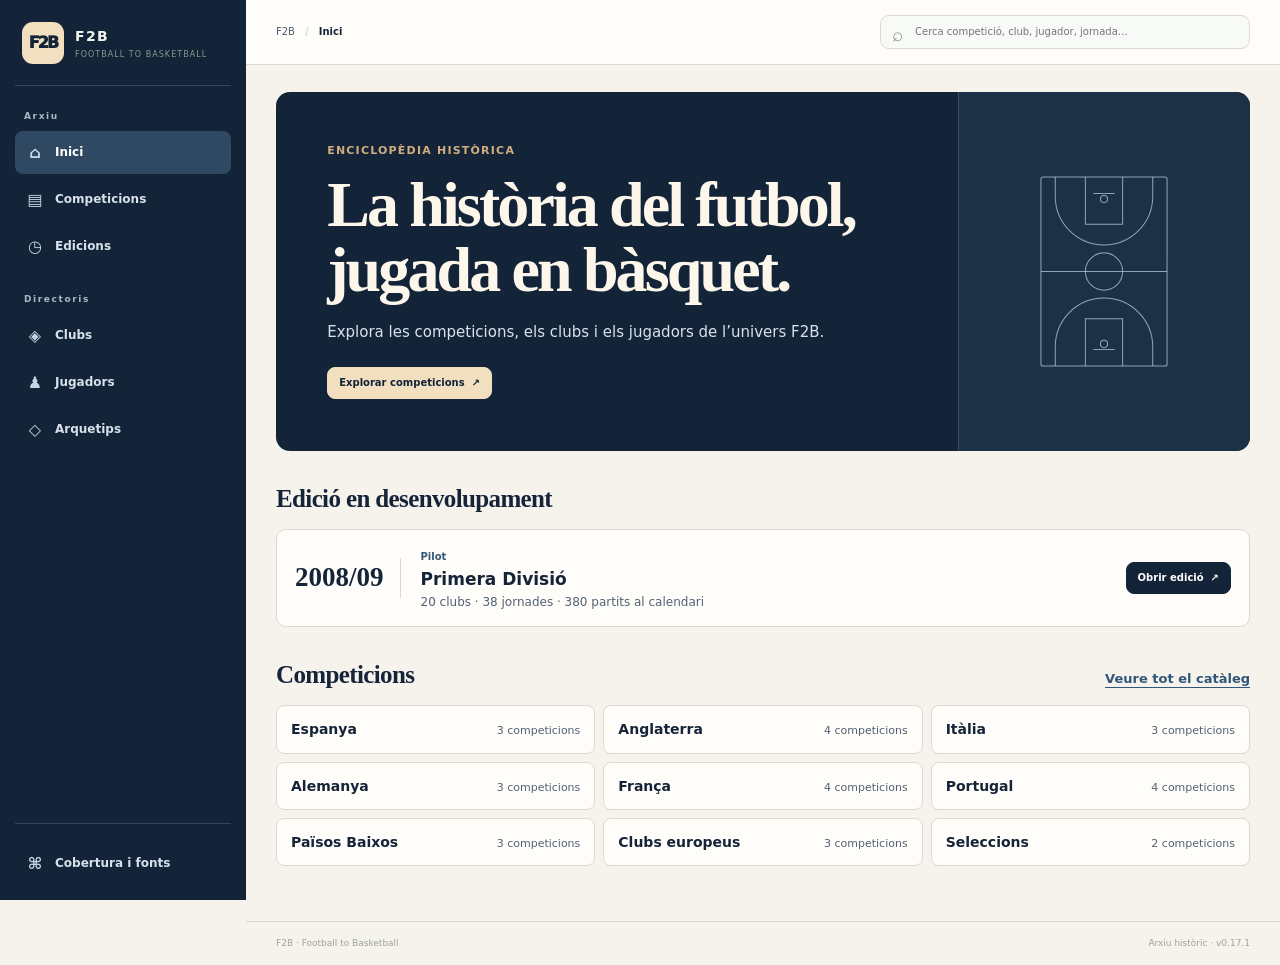
==== commit ec489b10: "Mostra nom habitual, bandera i físic F2B a les plantilles" ====
--- a/index.html
+++ b/index.html
@@ -57,7 +57,7 @@
     <div class="content" id="content" aria-live="polite">
       <div class="loading"><span class="brandmark">F2B</span><p>Carregant l'enciclopèdia…</p></div>
     </div>
-    <footer class="page-footer"><span>F2B · Football to Basketball</span><span>Arxiu històric · v0.17</span></footer>
+    <footer class="page-footer"><span>F2B · Football to Basketball</span><span>Arxiu històric · v0.17.1</span></footer>
   </main>
   <style>
 :root{--bg:#f2f4f1;--paper:#fff;--ink:#17221b;--muted:#7c897f;--line:#e2e8e1;--dark:#101914;--dark2:#1d2a21;--lime:#c9ef70;--lime-soft:#eff7de;--orange:#dc7954;--blue:#5a7dad;--red:#b94c4c;--radius:14px;--shadow:0 12px 34px rgba(16,25,20,.07)}
@@ -155,6 +155,9 @@
 .profile-context .crest{width:21px;height:21px;padding:2px}
 .roster-table .crest{width:22px;height:22px;padding:2px}
 @media(max-width:760px){.banner-left .crest.has-crest{width:48px;height:48px;padding:5px}}
+    .roster-table .roster-nationality,.roster-table .roster-measure{text-align:center;white-space:nowrap}
+    .roster-measure{font-variant-numeric:tabular-nums}
+    .roster-flag{display:inline-block;width:21px;height:14px;vertical-align:middle;border-radius:2px;box-shadow:0 0 0 1px rgba(26,39,52,.18)}
     .roster-section{margin-block:24px}.roster-section h2{margin:0 0 8px}.roster-section h2 small{font-size:.7em;color:var(--muted)}
     .correction-form .edit-label{display:block;margin-bottom:4px}.correction-form .inline-editor{width:100%}
     .correction-form fieldset{min-width:0;margin:16px 0;padding:12px;border:1px solid var(--line);border-radius:8px}
@@ -164,7 +167,7 @@
     .correction-history{padding-left:20px}.correction-history li+li{margin-top:14px}.correction-history ul{padding-left:18px}
     .correction-feedback{color:#9e342d}.correction-reason{margin-top:16px}
   </style>
-  <script>window.F2B_DATA={"competitions":[{"id":"CMP-ESP-PRIMERA","slug":"laliga-primera-division","name":"Primera División","commonName":"LaLiga","country":"Spain","countryCode":"ESP","tier":1,"sport":"basketball","historicalSourceSport":"football","description":"Competició de primera categoria del futbol espanyol, adaptada al bàsquet dins l’univers F2B.","seasonIds":["SEA-ESP-PRI-2008-09"],"coverageStatus":"PILOT_SEASON_LOADED"}],"clubs":[{"id":"CLU-FCB","name":"FC Barcelona","shortName":"FC Barcelona","city":"Barcelona","country":"Spain","aliases":["Barça","Barcelona"],"crest":null,"status":"ACTIVE_ENTITY"},{"id":"CLU-RMA","name":"Real Madrid CF","shortName":"Real Madrid CF","city":"Madrid","country":"Spain","aliases":["Real Madrid","Madrid"],"crest":null,"status":"ACTIVE_ENTITY"},{"id":"CLU-SEV","name":"Sevilla FC","shortName":"Sevilla FC","city":"Sevilla","country":"Spain","aliases":["Sevilla"],"crest":null,"status":"ACTIVE_ENTITY"},{"id":"CLU-ATM","name":"Atlético de Madrid","shortName":"Atlético de Madrid","city":"Madrid","country":"Spain","aliases":["Atlético","Atletico de Madrid","Atleti"],"crest":null,"status":"ACTIVE_ENTITY"},{"id":"CLU-VIL","name":"Villarreal CF","shortName":"Villarreal CF","city":"Villarreal","country":"Spain","aliases":["Villarreal"],"crest":null,"status":"ACTIVE_ENTITY"},{"id":"CLU-VAL","name":"Valencia CF","shortName":"Valencia CF","city":"València","country":"Spain","aliases":["Valencia"],"crest":null,"status":"ACTIVE_ENTITY"},{"id":"CLU-DEP","name":"RC Deportivo de La Coruña","shortName":"RC Deportivo de La Coruña","city":"A Coruña","country":"Spain","aliases":["Deportivo","Deportivo de La Coruña","Dépor"],"crest":null,"status":"ACTIVE_ENTITY"},{"id":"CLU-MAL","name":"Málaga CF","shortName":"Málaga CF","city":"Málaga","country":"Spain","aliases":["Málaga","Malaga"],"crest":null,"status":"ACTIVE_ENTITY"},{"id":"CLU-MLL","name":"RCD Mallorca","shortName":"RCD Mallorca","city":"Palma","country":"Spain","aliases":["Mallorca"],"crest":null,"status":"ACTIVE_ENTITY"},{"id":"CLU-ESP","name":"RCD Espanyol","shortName":"RCD Espanyol","city":"Barcelona","country":"Spain","aliases":["Espanyol","RCD Espanyol"],"crest":null,"status":"ACTIVE_ENTITY"},{"id":"CLU-ALM","name":"UD Almería","shortName":"UD Almería","city":"Almería","country":"Spain","aliases":["Almería","Almeria"],"crest":null,"status":"ACTIVE_ENTITY"},{"id":"CLU-RAC","name":"Racing de Santander","shortName":"Racing de Santander","city":"Santander","country":"Spain","aliases":["Racing","Racing Santander","Racing de Santander"],"crest":null,"status":"ACTIVE_ENTITY"},{"id":"CLU-ATH","name":"Athletic Club","shortName":"Athletic Club","city":"Bilbao","country":"Spain","aliases":["Athletic","Athletic Club","Athletic de Bilbao"],"crest":null,"status":"ACTIVE_ENTITY"},{"id":"CLU-OSA","name":"CA Osasuna","shortName":"CA Osasuna","city":"Pamplona","country":"Spain","aliases":["Osasuna"],"crest":null,"status":"ACTIVE_ENTITY"},{"id":"CLU-VAD","name":"Real Valladolid CF","shortName":"Real Valladolid CF","city":"Valladolid","country":"Spain","aliases":["Valladolid","Real Valladolid"],"crest":null,"status":"ACTIVE_ENTITY"},{"id":"CLU-SPO","name":"Real Sporting de Gijón","shortName":"Real Sporting de Gijón","city":"Gijón","country":"Spain","aliases":["Sporting","Sporting de Gijón","Sporting Gijon"],"crest":null,"status":"ACTIVE_ENTITY"},{"id":"CLU-GET","name":"Getafe CF","shortName":"Getafe CF","city":"Getafe","country":"Spain","aliases":["Getafe"],"crest":null,"status":"ACTIVE_ENTITY"},{"id":"CLU-BET","name":"Real Betis Balompié","shortName":"Real Betis Balompié","city":"Sevilla","country":"Spain","aliases":["Betis","Real Betis"],"crest":null,"status":"ACTIVE_ENTITY"},{"id":"CLU-NUM","name":"CD Numancia","shortName":"CD Numancia","city":"Soria","country":"Spain","aliases":["Numancia"],"crest":null,"status":"ACTIVE_ENTITY"},{"id":"CLU-REC","name":"RC Recreativo de Huelva","shortName":"RC Recreativo de Huelva","city":"Huelva","country":"Spain","aliases":["Recreativo","Recreativo de Huelva"],"crest":null,"status":"ACTIVE_ENTITY"}],"sources":[{"id":"SRC-BDFUTBOL-LALIGA-0809","name":"BDFutbol — Primera División 2008-09","url":"https://www.bdfutbol.com/es/t/t2008-09.html","use":"Consulta de referència per verificar els emparellaments de les 38 jornades i l’ordre local/visitant del calendari original.","importedFields":["participants","firstHalf.roundNumber","firstHalf.homeClubId","firstHalf.awayClubId"],"notImported":["footballScores","footballStandings","footballPlayerStats","footballMatchStatistics","referees","stadiums","kickoffDates"],"accessedOn":"2026-11-22","status":"REFERENCE_ONLY","derivedFields":["secondHalf.roundNumber","secondHalf.homeClubId","secondHalf.awayClubId","secondHalf.reverseHomeAway","secondHalf.derivedFromFixtureId"],"methodology":"Participants and first-half home/away pairings were checked against the historical fixture archive. The return leg was derived by reversing home and away for the corresponding first-half fixture. No football score, table, date or player data is stored."},{"id":"SRC-BDFUTBOL-FCB","name":"BDFutbol — FC Barcelona 2008/09","url":"https://www.bdfutbol.com/es/t/t2008-091.html","publisher":"BDFutbol","scope":"Verificació de membres del primer equip, grup de posició i casos de promoció/alta/baixa. No s’importen estadístiques de futbol ni dades individuals de rendiment.","accessedAt":"2026-11-22","licenseStatus":"REFERENCE_ONLY_REUSE_NOT_ASSESSED","dataStatus":"REVIEWED"},{"id":"SRC-BDFUTBOL-RMA","name":"BDFutbol — Real Madrid CF 2008/09","url":"https://www.bdfutbol.com/es/t/t2008-092.html","publisher":"BDFutbol","scope":"Verificació de membres del primer equip, grup de posició i casos de promoció/alta/baixa. No s’importen estadístiques de futbol ni dades individuals de rendiment.","accessedAt":"2026-11-22","licenseStatus":"REFERENCE_ONLY_REUSE_NOT_ASSESSED","dataStatus":"REVIEWED"},{"id":"SRC-BDFUTBOL-SEV","name":"BDFutbol — Sevilla FC 2008/09","url":"https://www.bdfutbol.com/es/t/t2008-0933.html","publisher":"BDFutbol","scope":"Verificació de membres del primer equip, grup de posició i casos de promoció/alta/baixa. No s’importen estadístiques de futbol ni dades individuals de rendiment.","accessedAt":"2026-11-22","licenseStatus":"REFERENCE_ONLY_REUSE_NOT_ASSESSED","dataStatus":"REVIEWED"},{"id":"SRC-BDFUTBOL-ATM","name":"BDFutbol — Atlético de Madrid 2008/09","url":"https://www.bdfutbol.com/es/t/t2008-097.html","publisher":"BDFutbol","scope":"Verificació de membres del primer equip, grup de posició i casos de promoció/alta/baixa. No s’importen estadístiques de futbol ni dades individuals de rendiment.","accessedAt":"2026-11-22","licenseStatus":"REFERENCE_ONLY_REUSE_NOT_ASSESSED","dataStatus":"REVIEWED"},{"id":"SRC-BDFUTBOL-VIL","name":"BDFutbol — Villarreal CF 2008/09","url":"https://www.bdfutbol.com/es/t/t2008-0938.html","publisher":"BDFutbol","scope":"Verificació de membres del primer equip, grup de posició i casos de promoció/alta/baixa. No s’importen estadístiques de futbol ni dades individuals de rendiment.","accessedAt":"2026-11-22","licenseStatus":"REFERENCE_ONLY_REUSE_NOT_ASSESSED","dataStatus":"REVIEWED"},{"id":"SRC-BDFUTBOL-VAL","name":"BDFutbol — Valencia CF 2008/09","url":"https://www.bdfutbol.com/es/t/t2008-0936.html","publisher":"BDFutbol","scope":"Verificació de membres del primer equip, grup de posició i casos de promoció/alta/baixa. No s’importen estadístiques de futbol ni dades individuals de rendiment.","accessedAt":"2026-11-22","licenseStatus":"REFERENCE_ONLY_REUSE_NOT_ASSESSED","dataStatus":"REVIEWED"},{"id":"SRC-REALMADRID-ANNUAL-REPORT-0809","name":"Real Madrid — Informe anual 2008/09 · Plantilla del primer equip","url":"https://www.realmadrid.com/StaticFiles/RealMadrid/img/pdf/InformeRm08_09.pdf","publisher":"Real Madrid CF","scope":"Contrast de la pertinença de jugadors a la plantilla oficial del primer equip, especialment per als casos de promoció. No s’importen dades estadístiques ni continguts del document.","accessedAt":"2026-11-22","licenseStatus":"REFERENCE_ONLY_REUSE_NOT_ASSESSED","dataStatus":"REVIEWED"},{"id":"SRC-FCB-OFFICIAL-MEMORIA-0809","name":"FC Barcelona — Memòria del club 2008/09 (plantilla oficial)","url":"https://media2.fcbarcelona.com/media/asset_publics/resources/000/001/977/original/memoria_club_08-09_CAT.v1312908302.pdf","publisher":"FC Barcelona","scope":"Contrast de la denominació de la plantilla i classificació dels rols. Es documenta Víctor Sánchez com a Defensa/Medio i per això no es carrega com a elegible F2B.","accessedAt":"2026-11-22","licenseStatus":"REFERENCE_ONLY_REUSE_NOT_ASSESSED","dataStatus":"REVIEWED"},{"id":"SRC-AS-TOM-DEMUL-LOAN-2009","name":"AS — Tom de Mul se marcha cedido al Genk","url":"https://as.com/futbol/2009/01/15/mas_futbol/1231974018_850215.html","publisher":"AS","scope":"Verificació de la cessió de Tom de Mul al KRC Genk el 15/01/2009 i de la seva baixa a mitja temporada.","accessedAt":"2026-11-22","licenseStatus":"REFERENCE_ONLY_REUSE_NOT_ASSESSED","dataStatus":"REVIEWED"},{"id":"SRC-FOOTBALLSQUADS-RMA-BIO-0809","name":"FootballSquads · Real Madrid 2008/09","url":"https://footballsquads.co.uk/spain/2008-2009/laliga/rmadrid.htm","use":"Data de naixement de les setze fitxes del Madrid incloses al pilot.","importedFields":["players.dateOfBirth"],"status":"REFERENCE_ONLY"},{"id":"SRC-BDFUTBOL-DEP","name":"BDFutbol · Deportivo de La Coruña 2008/09","url":"https://www.bdfutbol.com/es/t/t2008-0913.html","publisher":"BDFutbol","scope":"Plantilla, dorsals, promocions i participació amb el primer equip.","dataStatus":"REVIEWED","licenseStatus":"REFERENCE_ONLY_REUSE_NOT_ASSESSED"},{"id":"SRC-BDFUTBOL-MAL","name":"BDFutbol · Málaga 2008/09","url":"https://www.bdfutbol.com/es/t/t2008-0923.html","publisher":"BDFutbol","scope":"Plantilla, dorsals i participació amb el primer equip.","dataStatus":"REVIEWED","licenseStatus":"REFERENCE_ONLY_REUSE_NOT_ASSESSED"},{"id":"SRC-BDFUTBOL-MLL","name":"BDFutbol · Mallorca 2008/09","url":"https://www.bdfutbol.com/es/t/t2008-0924.html?t=plantilla","publisher":"BDFutbol","scope":"Plantilla, dorsals i grup de posició.","dataStatus":"REVIEWED","licenseStatus":"REFERENCE_ONLY_REUSE_NOT_ASSESSED"},{"id":"SRC-F2B-0809-VAL","name":"FootballSquads · València 2008/09","url":"https://www.footballsquads.co.uk/spain/2008-2009/laliga/valencia.htm","publisher":"FootballSquads","scope":"Referència biogràfica i física per a les conversions 2008/09.","dataStatus":"REVIEWED"},{"id":"SRC-F2B-0809-SEV","name":"FootballSquads · Sevilla 2008/09","url":"https://www.footballsquads.co.uk/spain/2008-2009/laliga/sevilla.htm","publisher":"FootballSquads","scope":"Referència biogràfica i física per a les conversions 2008/09.","dataStatus":"REVIEWED"},{"id":"SRC-F2B-0809-ATM","name":"FootballSquads · Atlètic de Madrid 2008/09","url":"https://www.footballsquads.co.uk/spain/2008-2009/laliga/amadrid.htm","publisher":"FootballSquads","scope":"Referència biogràfica i física per a les conversions 2008/09.","dataStatus":"REVIEWED"},{"id":"SRC-F2B-0809-VIL","name":"StatsCrew · Vila-real 2008/09","url":"https://www.statscrew.com/worldfootball/roster/t-VILCF051/y-2008","publisher":"StatsCrew","scope":"Referència biogràfica i física per a les conversions 2008/09.","dataStatus":"REVIEWED"},{"id":"SRC-F2B-0809-VIL-METRIC","name":"Futebol 365 · Vila-real 2008/09","url":"https://futebol365.pt/equipa/930/plantel/?edition=2008&gender=male&modality=football&step=principal","publisher":"Futebol 365","scope":"Referència biogràfica i física per a les conversions 2008/09.","dataStatus":"REVIEWED"},{"id":"SRC-F2B-0809-VIL-ALTIDORE","name":"StatMuse · Vila-real 2008/09","url":"https://www.statmuse.com/fc/club/villarreal-162/roster/2009","publisher":"StatMuse","scope":"Referència biogràfica i física per a les conversions 2008/09.","dataStatus":"REVIEWED"},{"id":"SRC-UEFA-ZIGIC-LOAN-0809","name":"UEFA · Cessió de Žigić al Racing","url":"https://www.uefa.com/news-media/news/01d4-0f85c2aae682-35532eee6b50-1000--zigic-heads-back-to-racing-on-loan/","publisher":"UEFA","scope":"Data i destí de la cessió durant la temporada.","dataStatus":"REVIEWED"},{"id":"SRC-DJ-ALTIDORE-LOAN-0809","name":"Diario de Jerez · Cessió d’Altidore al Xerez","url":"https://www.diariodejerez.es/xerezcd/Villarreal-cede-Xerez-Jozy-Altidore_0_227977425.html","publisher":"Diario de Jerez","scope":"Data i destí de la cessió durant la temporada.","dataStatus":"REVIEWED"},{"id":"SRC-FOOTBALLSQUADS-DEP-0809","name":"FootballSquads · Deportivo 2008/09","url":"https://www.footballsquads.co.uk/spain/2008-2009/laliga/lacoruna.htm","publisher":"FootballSquads","scope":"Alçada, pes i referència biogràfica.","dataStatus":"REVIEWED","licenseStatus":"REFERENCE_ONLY_REUSE_NOT_ASSESSED"},{"id":"SRC-STATMUSE-MAL-0809","name":"StatMuse · Málaga 2008/09","url":"https://www.statmuse.com/fc/club/m%C3%A1laga-cf-170/roster/2009","publisher":"StatMuse","scope":"Alçada, pes i referència biogràfica.","dataStatus":"REVIEWED","licenseStatus":"REFERENCE_ONLY_REUSE_NOT_ASSESSED"},{"id":"SRC-FOOTBALLSQUADS-MLL-0809","name":"FootballSquads · Mallorca 2008/09","url":"https://www.footballsquads.co.uk/spain/2008-2009/laliga/mallorca.htm","publisher":"FootballSquads","scope":"Alçada, pes i referència biogràfica.","dataStatus":"REVIEWED","licenseStatus":"REFERENCE_ONLY_REUSE_NOT_ASSESSED"},{"id":"SRC-RCDEPORTIVO-0809","name":"RC Deportivo · Plantilla històrica 2008/09","url":"https://www.rcdeportivo.es/es/protagonistas-plantillas-historicas","publisher":"RC Deportivo","scope":"Cens de primer equip, classificació futbolística i baixa de Xisco.","dataStatus":"REVIEWED","licenseStatus":"REFERENCE_ONLY_REUSE_NOT_ASSESSED"},{"id":"SRC-MALAGACF-0809","name":"Málaga CF · Temporada 2008/09","url":"https://www.malagacf.com/temporada-2008-2009","publisher":"Málaga CF","scope":"Cens de primer equip i cessions d’Adrián i Lolo.","dataStatus":"REVIEWED","licenseStatus":"REFERENCE_ONLY_REUSE_NOT_ASSESSED"},{"id":"SRC-MALAGACF-LAST-SQUAD-0809","name":"Málaga CF · Darrera convocatòria 2008/09","url":"https://www.malagacf.com/noticias/ultima-lista-de-convocados-200809","publisher":"Málaga CF","scope":"Presència dels jugadors de rotació al primer equip.","dataStatus":"REVIEWED","licenseStatus":"REFERENCE_ONLY_REUSE_NOT_ASSESSED"},{"id":"SRC-BDFUTBOL-VARELA","name":"BDFutbol · Fernando Varela","url":"https://www.bdfutbol.com/j/j776.html","publisher":"BDFutbol","scope":"Trajectòria i participació de Fernando Varela.","dataStatus":"REVIEWED","licenseStatus":"REFERENCE_ONLY_REUSE_NOT_ASSESSED"},{"id":"SRC-BDFUTBOL-LASSAD","name":"BDFutbol · Lassad","url":"https://www.bdfutbol.com/es/j/j8480.html","publisher":"BDFutbol","scope":"Data de naixement i trajectòria del filial al primer equip.","dataStatus":"REVIEWED","licenseStatus":"REFERENCE_ONLY_REUSE_NOT_ASSESSED"},{"id":"SRC-AFE-CHIRRI","name":"AFE · Chirri Monje","url":"https://afe-futbol.com/deportivo/chirri-monje-sesiones-afe-31/","publisher":"AFE","scope":"Nom, naixement i rol d’extrem.","dataStatus":"REVIEWED","licenseStatus":"REFERENCE_ONLY_REUSE_NOT_ASSESSED"},{"id":"SRC-RTVE-XISCO-0809","name":"RTVE · Traspàs de Xisco al Newcastle","url":"https://www.rtve.es/deportes/20080902/xisco-ficha-por-el-newcastle-y-deja-el-deportivo/149031.shtml","publisher":"RTVE","scope":"Baixa de Xisco a començaments de setembre.","dataStatus":"REVIEWED","licenseStatus":"REFERENCE_ONLY_REUSE_NOT_ASSESSED"},{"id":"SRC-AS-OMAR-BRAVO-0809","name":"AS · Omar Bravo marxa al Tigres","url":"https://as.com/futbol/2009/02/27/mas_futbol/1235689229_850215.html","publisher":"AS","scope":"Notícia de la sortida del Deportivo el 27 de febrer de 2009.","dataStatus":"REVIEWED","licenseStatus":"REFERENCE_ONLY_REUSE_NOT_ASSESSED"},{"id":"SRC-MALAGACF-ADRIANO-0809","name":"Málaga CF · Arribada d’Adriano Ferreira","url":"https://www.malagacf.com/noticias/adriano-ferreira-ya-en-malaga","publisher":"Málaga CF","scope":"Incorporació d’Adriano Ferreira al mercat de gener.","dataStatus":"REVIEWED","licenseStatus":"REFERENCE_ONLY_REUSE_NOT_ASSESSED"},{"id":"SRC-ZEROZERO-SALVA","name":"Zerozero · Salva Ballesta","url":"https://www.zerozero.pt/jogador/salva/905?search=1","publisher":"Zerozero","scope":"Fitxa física de Salva Ballesta.","dataStatus":"REVIEWED","licenseStatus":"REFERENCE_ONLY_REUSE_NOT_ASSESSED"},{"id":"SRC-STATSCREW-MAL-0809","name":"StatsCrew · Málaga 2008/09","url":"https://www.statscrew.com/worldfootball/roster/t-MALCF353/y-2008","publisher":"StatsCrew","scope":"Fitxa de temporada amb mesures de Nacho en unitats imperials, arrodonides a cm i kg.","dataStatus":"REVIEWED","licenseStatus":"REFERENCE_ONLY_REUSE_NOT_ASSESSED"},{"id":"SRC-STATMUSE-MLL-ADURIZ-0809","name":"StatMuse · Mallorca 2008/09","url":"https://www.statmuse.com/fc/club/2008-09-rcd-mallorca-154/roster/2009","publisher":"StatMuse","scope":"Alçada i pes d’Aduriz amb el Mallorca.","dataStatus":"REVIEWED","licenseStatus":"REFERENCE_ONLY_REUSE_NOT_ASSESSED"},{"id":"SRC-SKY-JORDI-LOPEZ-0809","name":"Sky Sports · Jordi López i el QPR","url":"https://www.skysports.com/football/news/4935065/qpr-snap-up-spaniard","publisher":"Sky Sports","scope":"Confirma que Jordi López va quedar lliure al desembre i va fitxar pel QPR al febrer.","dataStatus":"REVIEWED","licenseStatus":"REFERENCE_ONLY_REUSE_NOT_ASSESSED"}],"season":{"id":"SEA-ESP-PRI-2008-09","competitionId":"CMP-ESP-PRIMERA","seasonLabel":"2008/09","seasonKey":"2008-09","country":"Spain","sport":"basketball","referenceSport":"football","status":"STRUCTURE_LOADED","format":{"type":"double_round_robin","participantCount":20,"roundCount":38,"fixturesPerRound":10,"fixtureCount":380,"homeAndAway":true},"dataPolicy":{"loaded":["competition_identity","season_identity","clubs","season_participations","round_numbers","home_away_pairings","eligible_first_team_player_identities","player_season_memberships","f2b_conversion_field_templates","f2b_player_positions","f2b_archetypes","f2b_ovr","f2b_potential","f2b_player_attributes"],"notLoaded":["football_results","football_standings","football_statistics","football_match_dates","stadiums","referees","complete_player_rosters","player_records","f2b_results","f2b_standings","f2b_statistics","verified_physical_measurements"],"note":"El pilot conté 131 conversions F2B de 9 clubs. L’estat editorial de les posicions, valoracions i atributs es registra per jugador."},"fixtureSourceIds":["SRC-BDFUTBOL-LALIGA-0809"],"coverage":{"clubs":"APPROVED_IDENTITY","participants":"LOADED","fixtures":"LOADED","rounds":"LOADED","resultsF2B":"NOT_SIMULATED","standingsF2B":"NOT_GENERATED","statisticsF2B":"NOT_GENERATED","players":"131_PROFILES_LOADED","conversion":"131_PROFILES_IN_REVIEW"}},"participants":[{"id":"TS-ESP-PRI-2008-09-ATH","clubId":"CLU-ATH","seasonId":"SEA-ESP-PRI-2008-09","competitionId":"CMP-ESP-PRIMERA","status":"PARTICIPANT","f2bTeamStatus":"READY_FOR_ROSTER","rosterStatus":"NOT_LOADED","f2bRecord":null,"f2bStanding":null,"eligiblePlayerCount":0,"rosterScope":"NOT_LOADED","rosterNote":null},{"id":"TS-ESP-PRI-2008-09-ATM","clubId":"CLU-ATM","seasonId":"SEA-ESP-PRI-2008-09","competitionId":"CMP-ESP-PRIMERA","status":"PARTICIPANT","f2bTeamStatus":"ROSTER_CONVERSION_IN_REVIEW","rosterStatus":"PARTIAL_ELIGIBLE_PLAYER_PROFILES_LOADED","f2bRecord":null,"f2bStanding":null,"eligiblePlayerCount":12,"rosterScope":"FIRST_TEAM_MIDFIELDERS_AND_FORWARDS_ONLY","rosterNote":"12 fitxes de jugador amb conversió F2B. Consulta les aprovacions a cada fitxa.","playerProfileCount":12,"playerReviewCount":0,"tacticalProfile":{"teamSeasonId":"TS-ESP-PRI-2008-09-ATM","identity":"Dues estrelles amb la pilota i un cinc funcional. Forlán estira la defensa amb el tir, Agüero col·lapsa la pintura i Assunção equilibra els duels perimetrals.","offense":"El primer bloqueig és per a Agüero, amb Forlán sortint d’un bloqueig indirecte al costat oposat. Maxi talla quan puja l’ajuda i Banega assumeix la creació de la segona unitat.","defense":"Pressió d’Assunção al generador rival i ajudes primerenques per protegir Raúl García al cinc. Cal tancar el rebot amb cinc jugadors davant d’equips més grans.","closing":"Assunção, Agüero, Simão, Forlán i Raúl García si cal anotació. Maxi substitueix Simão per guanyar presència al rebot.","availability":"El quintet situa Forlán d’aler, Maxi de quatre i Raúl García de cinc funcional. La rotació base correspon al tram posterior a la baixa de Maniche.","starters":["PS-ESP-PRI-2008-09-ATM-002","PS-ESP-PRI-2008-09-ATM-012","PS-ESP-PRI-2008-09-ATM-011","PS-ESP-PRI-2008-09-ATM-001","PS-ESP-PRI-2008-09-ATM-003"],"rotation":[{"membershipId":"PS-ESP-PRI-2008-09-ATM-011","minutes":36},{"membershipId":"PS-ESP-PRI-2008-09-ATM-012","minutes":36},{"membershipId":"PS-ESP-PRI-2008-09-ATM-001","minutes":32},{"membershipId":"PS-ESP-PRI-2008-09-ATM-007","minutes":31},{"membershipId":"PS-ESP-PRI-2008-09-ATM-003","minutes":30},{"membershipId":"PS-ESP-PRI-2008-09-ATM-002","minutes":28},{"membershipId":"PS-ESP-PRI-2008-09-ATM-005","minutes":20},{"membershipId":"PS-ESP-PRI-2008-09-ATM-008","minutes":12},{"membershipId":"PS-ESP-PRI-2008-09-ATM-009","minutes":10},{"membershipId":"PS-ESP-PRI-2008-09-ATM-010","minutes":5}]}},{"id":"TS-ESP-PRI-2008-09-OSA","clubId":"CLU-OSA","seasonId":"SEA-ESP-PRI-2008-09","competitionId":"CMP-ESP-PRIMERA","status":"PARTICIPANT","f2bTeamStatus":"READY_FOR_ROSTER","rosterStatus":"NOT_LOADED","f2bRecord":null,"f2bStanding":null,"eligiblePlayerCount":0,"rosterScope":"NOT_LOADED","rosterNote":null},{"id":"TS-ESP-PRI-2008-09-NUM","clubId":"CLU-NUM","seasonId":"SEA-ESP-PRI-2008-09","competitionId":"CMP-ESP-PRIMERA","status":"PARTICIPANT","f2bTeamStatus":"READY_FOR_ROSTER","rosterStatus":"NOT_LOADED","f2bRecord":null,"f2bStanding":null,"eligiblePlayerCount":0,"rosterScope":"NOT_LOADED","rosterNote":null},{"id":"TS-ESP-PRI-2008-09-FCB","clubId":"CLU-FCB","seasonId":"SEA-ESP-PRI-2008-09","competitionId":"CMP-ESP-PRIMERA","status":"PARTICIPANT","f2bTeamStatus":"ROSTER_CONVERSION_IN_REVIEW","rosterStatus":"PARTIAL_ELIGIBLE_PLAYER_PROFILES_LOADED","f2bRecord":null,"f2bStanding":null,"eligiblePlayerCount":12,"rosterScope":"FIRST_TEAM_MIDFIELDERS_AND_FORWARDS_ONLY","rosterNote":"12 fitxes de jugador amb conversió F2B. Consulta les aprovacions a cada fitxa.","playerProfileCount":12,"playerReviewCount":0},{"id":"TS-ESP-PRI-2008-09-GET","clubId":"CLU-GET","seasonId":"SEA-ESP-PRI-2008-09","competitionId":"CMP-ESP-PRIMERA","status":"PARTICIPANT","f2bTeamStatus":"READY_FOR_ROSTER","rosterStatus":"NOT_LOADED","f2bRecord":null,"f2bStanding":null,"eligiblePlayerCount":0,"rosterScope":"NOT_LOADED","rosterNote":null},{"id":"TS-ESP-PRI-2008-09-MAL","clubId":"CLU-MAL","seasonId":"SEA-ESP-PRI-2008-09","competitionId":"CMP-ESP-PRIMERA","status":"PARTICIPANT","f2bTeamStatus":"ROSTER_CONVERSION_IN_REVIEW","rosterStatus":"PARTIAL_ELIGIBLE_PLAYER_PROFILES_LOADED","f2bRecord":null,"f2bStanding":null,"eligiblePlayerCount":16,"rosterScope":"FIRST_TEAM_MIDFIELDERS_AND_FORWARDS_ONLY","rosterNote":"17 fitxes de jugador amb conversió F2B. Consulta les aprovacions a cada fitxa.","playerProfileCount":17,"playerReviewCount":1,"tacticalProfile":{"teamSeasonId":"TS-ESP-PRI-2008-09-MAL","identity":"Màlaga de transició i tir exterior. Apoño ordena, Duda atrau la defensa fora de la pintura i Eliseu corre el carril per castigar les pèrdues.","offense":"Bloqueig central d’Apoño amb Baha en continuació curta. Duda espera l’alliberament a l’ala i Eliseu tira de la defensa per línia de fons. Alberto Luque assumeix el tir quan l’atac s’encalla.","defense":"Lolo cobreix el centre i Miguel Ángel ajuda a tancar el rebot. Nacho entra per protegir l’exterior quan el rival posa dos generadors a pista.","closing":"Apoño, Duda, Eliseu, Alberto Luque i Lolo per generar tir. Salva entra per Alberto Luque si cal una referència interior.","availability":"Rotació de plantilla disponible avançat el curs. Adriano Ferreira és una incorporació de gener.","starters":["PS-ESP-PRI-2008-09-MAL-010","PS-ESP-PRI-2008-09-MAL-017","PS-ESP-PRI-2008-09-MAL-018","PS-ESP-PRI-2008-09-MAL-025","PS-ESP-PRI-2008-09-MAL-024"],"rotation":[{"membershipId":"PS-ESP-PRI-2008-09-MAL-017","minutes":34},{"membershipId":"PS-ESP-PRI-2008-09-MAL-010","minutes":32},{"membershipId":"PS-ESP-PRI-2008-09-MAL-018","minutes":30},{"membershipId":"PS-ESP-PRI-2008-09-MAL-024","minutes":28},{"membershipId":"PS-ESP-PRI-2008-09-MAL-005","minutes":28},{"membershipId":"PS-ESP-PRI-2008-09-MAL-025","minutes":25},{"membershipId":"PS-ESP-PRI-2008-09-MAL-009","minutes":17},{"membershipId":"PS-ESP-PRI-2008-09-MAL-012","minutes":14},{"membershipId":"PS-ESP-PRI-2008-09-MAL-019","minutes":14},{"membershipId":"PS-ESP-PRI-2008-09-MAL-023","minutes":10},{"membershipId":"PS-ESP-PRI-2008-09-MAL-011","minutes":8}]}},{"id":"TS-ESP-PRI-2008-09-RAC","clubId":"CLU-RAC","seasonId":"SEA-ESP-PRI-2008-09","competitionId":"CMP-ESP-PRIMERA","status":"PARTICIPANT","f2bTeamStatus":"READY_FOR_ROSTER","rosterStatus":"NOT_LOADED","f2bRecord":null,"f2bStanding":null,"eligiblePlayerCount":0,"rosterScope":"NOT_LOADED","rosterNote":null},{"id":"TS-ESP-PRI-2008-09-DEP","clubId":"CLU-DEP","seasonId":"SEA-ESP-PRI-2008-09","competitionId":"CMP-ESP-PRIMERA","status":"PARTICIPANT","f2bTeamStatus":"ROSTER_CONVERSION_IN_REVIEW","rosterStatus":"PARTIAL_ELIGIBLE_PLAYER_PROFILES_LOADED","f2bRecord":null,"f2bStanding":null,"eligiblePlayerCount":17,"rosterScope":"FIRST_TEAM_MIDFIELDERS_AND_FORWARDS_ONLY","rosterNote":"17 fitxes de jugador amb conversió F2B. Consulta les aprovacions a cada fitxa.","playerProfileCount":17,"playerReviewCount":0,"tacticalProfile":{"teamSeasonId":"TS-ESP-PRI-2008-09-DEP","identity":"Atac de mitja pista amb dues maneres de crear. Verdú inicia amb bot, Valerón dirigeix amb passada i Guardado accelera quan el costat feble queda obert.","offense":"Verdú i Lassad fan el bloqueig directe. Sergio ocupa el colze, Guardado rep en moviment i Lafita talla a l’esquena quan la defensa persegueix el tirador.","defense":"Juan Rodríguez reforça el rebot i De Guzman pressiona el primer bot. Amb Valerón a pista, el bloc es compacta i Guardado cobreix la sortida exterior.","closing":"Valerón, Guardado, Verdú, Lafita i Juan Rodríguez quan cal creació i un quintet baix. Lassad entra per Verdú si el rival domina la pintura.","availability":"Rotació del tram amb Lassad al primer equip, després de la cessió d’Omar Bravo. Xisco només forma part de la plantilla del tram inicial.","starters":["PS-ESP-PRI-2008-09-DEP-010","PS-ESP-PRI-2008-09-DEP-018","PS-ESP-PRI-2008-09-DEP-017","PS-ESP-PRI-2008-09-DEP-022","PS-ESP-PRI-2008-09-DEP-036"],"rotation":[{"membershipId":"PS-ESP-PRI-2008-09-DEP-018","minutes":34},{"membershipId":"PS-ESP-PRI-2008-09-DEP-017","minutes":32},{"membershipId":"PS-ESP-PRI-2008-09-DEP-010","minutes":29},{"membershipId":"PS-ESP-PRI-2008-09-DEP-022","minutes":26},{"membershipId":"PS-ESP-PRI-2008-09-DEP-021","minutes":25},{"membershipId":"PS-ESP-PRI-2008-09-DEP-008","minutes":25},{"membershipId":"PS-ESP-PRI-2008-09-DEP-036","minutes":23},{"membershipId":"PS-ESP-PRI-2008-09-DEP-011","minutes":15},{"membershipId":"PS-ESP-PRI-2008-09-DEP-006","minutes":13},{"membershipId":"PS-ESP-PRI-2008-09-DEP-023","minutes":10},{"membershipId":"PS-ESP-PRI-2008-09-DEP-014","minutes":8}]}},{"id":"TS-ESP-PRI-2008-09-REC","clubId":"CLU-REC","seasonId":"SEA-ESP-PRI-2008-09","competitionId":"CMP-ESP-PRIMERA","status":"PARTICIPANT","f2bTeamStatus":"READY_FOR_ROSTER","rosterStatus":"NOT_LOADED","f2bRecord":null,"f2bStanding":null,"eligiblePlayerCount":0,"rosterScope":"NOT_LOADED","rosterNote":null},{"id":"TS-ESP-PRI-2008-09-ESP","clubId":"CLU-ESP","seasonId":"SEA-ESP-PRI-2008-09","competitionId":"CMP-ESP-PRIMERA","status":"PARTICIPANT","f2bTeamStatus":"READY_FOR_ROSTER","rosterStatus":"NOT_LOADED","f2bRecord":null,"f2bStanding":null,"eligiblePlayerCount":0,"rosterScope":"NOT_LOADED","rosterNote":null},{"id":"TS-ESP-PRI-2008-09-MLL","clubId":"CLU-MLL","seasonId":"SEA-ESP-PRI-2008-09","competitionId":"CMP-ESP-PRIMERA","status":"PARTICIPANT","f2bTeamStatus":"ROSTER_CONVERSION_IN_REVIEW","rosterStatus":"PARTIAL_ELIGIBLE_PLAYER_PROFILES_LOADED","f2bRecord":null,"f2bStanding":null,"eligiblePlayerCount":14,"rosterScope":"FIRST_TEAM_MIDFIELDERS_AND_FORWARDS_ONLY","rosterNote":"14 fitxes de jugador amb conversió F2B. Consulta les aprovacions a cada fitxa.","playerProfileCount":14,"playerReviewCount":0,"tacticalProfile":{"teamSeasonId":"TS-ESP-PRI-2008-09-MLL","identity":"Mallorca de tir i rebot ofensiu. Jurado crea el primer avantatge, Arango finalitza o gira el joc, i Aduriz sosté l’amenaça interior.","offense":"Bloqueig de Jurado i Aduriz amb Arango al costat feble. Cléber rep al colze quan el rival defensa baix i Chori ataca el tancament amb l’esquerra.","defense":"Martí ajuda a ordenar el balanç. Mario Suárez reforça el rebot i l’ajuda interior, amb Varela cobrint l’ala més física.","closing":"Martí, Jurado, Arango, Cléber i Aduriz per jugar amb dos iniciadors. Varela entra per Jurado quan la prioritat és cobrir un exterior gran.","availability":"Rotació posterior a la baixa de Jordi López. Juanmi Callejón i Alberto formen part del fons de plantilla.","starters":["PS-ESP-PRI-2008-09-MLL-010","PS-ESP-PRI-2008-09-MLL-011","PS-ESP-PRI-2008-09-MLL-018","PS-ESP-PRI-2008-09-MLL-002","PS-ESP-PRI-2008-09-MLL-021"],"rotation":[{"membershipId":"PS-ESP-PRI-2008-09-MLL-018","minutes":35},{"membershipId":"PS-ESP-PRI-2008-09-MLL-010","minutes":33},{"membershipId":"PS-ESP-PRI-2008-09-MLL-021","minutes":32},{"membershipId":"PS-ESP-PRI-2008-09-MLL-019","minutes":27},{"membershipId":"PS-ESP-PRI-2008-09-MLL-002","minutes":27},{"membershipId":"PS-ESP-PRI-2008-09-MLL-011","minutes":24},{"membershipId":"PS-ESP-PRI-2008-09-MLL-007","minutes":22},{"membershipId":"PS-ESP-PRI-2008-09-MLL-006","minutes":18},{"membershipId":"PS-ESP-PRI-2008-09-MLL-009","minutes":12},{"membershipId":"PS-ESP-PRI-2008-09-MLL-020","minutes":7},{"membershipId":"PS-ESP-PRI-2008-09-MLL-014","minutes":3}]}},{"id":"TS-ESP-PRI-2008-09-BET","clubId":"CLU-BET","seasonId":"SEA-ESP-PRI-2008-09","competitionId":"CMP-ESP-PRIMERA","status":"PARTICIPANT","f2bTeamStatus":"READY_FOR_ROSTER","rosterStatus":"NOT_LOADED","f2bRecord":null,"f2bStanding":null,"eligiblePlayerCount":0,"rosterScope":"NOT_LOADED","rosterNote":null},{"id":"TS-ESP-PRI-2008-09-RMA","clubId":"CLU-RMA","seasonId":"SEA-ESP-PRI-2008-09","competitionId":"CMP-ESP-PRIMERA","status":"PARTICIPANT","f2bTeamStatus":"ROSTER_CONVERSION_IN_REVIEW","rosterStatus":"PARTIAL_ELIGIBLE_PLAYER_PROFILES_LOADED","f2bRecord":null,"f2bStanding":null,"eligiblePlayerCount":16,"rosterScope":"FIRST_TEAM_MIDFIELDERS_AND_FORWARDS_ONLY","rosterNote":"16 fitxes de jugador amb conversió F2B. Consulta les aprovacions a cada fitxa.","playerProfileCount":16,"playerReviewCount":0},{"id":"TS-ESP-PRI-2008-09-SPO","clubId":"CLU-SPO","seasonId":"SEA-ESP-PRI-2008-09","competitionId":"CMP-ESP-PRIMERA","status":"PARTICIPANT","f2bTeamStatus":"READY_FOR_ROSTER","rosterStatus":"NOT_LOADED","f2bRecord":null,"f2bStanding":null,"eligiblePlayerCount":0,"rosterScope":"NOT_LOADED","rosterNote":null},{"id":"TS-ESP-PRI-2008-09-VAD","clubId":"CLU-VAD","seasonId":"SEA-ESP-PRI-2008-09","competitionId":"CMP-ESP-PRIMERA","status":"PARTICIPANT","f2bTeamStatus":"READY_FOR_ROSTER","rosterStatus":"NOT_LOADED","f2bRecord":null,"f2bStanding":null,"eligiblePlayerCount":0,"rosterScope":"NOT_LOADED","rosterNote":null},{"id":"TS-ESP-PRI-2008-09-SEV","clubId":"CLU-SEV","seasonId":"SEA-ESP-PRI-2008-09","competitionId":"CMP-ESP-PRIMERA","status":"PARTICIPANT","f2bTeamStatus":"ROSTER_CONVERSION_IN_REVIEW","rosterStatus":"PARTIAL_ELIGIBLE_PLAYER_PROFILES_LOADED","f2bRecord":null,"f2bStanding":null,"eligiblePlayerCount":13,"rosterScope":"FIRST_TEAM_MIDFIELDERS_AND_FORWARDS_ONLY","rosterNote":"14 fitxes de jugador amb conversió F2B. Consulta les aprovacions a cada fitxa.","playerProfileCount":14,"playerReviewCount":1,"tacticalProfile":{"teamSeasonId":"TS-ESP-PRI-2008-09-SEV","identity":"Ritme exterior de Navas i pes interior de Kanouté i Luís Fabiano. La plantilla pot alternar dues referències interiors amb un quintet més mòbil.","offense":"Navas inicia amb un bloqueig lateral. Kanouté rep al colze per trobar la continuació curta de Fabiano o invertir cap a Adriano. Romaric serveix de segon organitzador interior.","defense":"Adriano i Duscher poden pressionar des de primera línia. Renato i Kanouté donen cobertura per darrere i Fabiano ajuda a segellar el rebot.","closing":"Navas, Adriano, Renato, Luís Fabiano i Kanouté. Maresca substitueix Renato si cal espaiar més i el rival no castiga el rebot.","availability":"De Mul compta per a la primera part del curs. Perotti és una incorporació progressiva des del filial.","starters":["PS-ESP-PRI-2008-09-SEV-006","PS-ESP-PRI-2008-09-SEV-005","PS-ESP-PRI-2008-09-SEV-001","PS-ESP-PRI-2008-09-SEV-013","PS-ESP-PRI-2008-09-SEV-012"],"rotation":[{"membershipId":"PS-ESP-PRI-2008-09-SEV-005","minutes":35},{"membershipId":"PS-ESP-PRI-2008-09-SEV-012","minutes":34},{"membershipId":"PS-ESP-PRI-2008-09-SEV-013","minutes":32},{"membershipId":"PS-ESP-PRI-2008-09-SEV-001","minutes":28},{"membershipId":"PS-ESP-PRI-2008-09-SEV-008","minutes":28},{"membershipId":"PS-ESP-PRI-2008-09-SEV-006","minutes":24},{"membershipId":"PS-ESP-PRI-2008-09-SEV-004","minutes":24},{"membershipId":"PS-ESP-PRI-2008-09-SEV-010","minutes":19},{"membershipId":"PS-ESP-PRI-2008-09-SEV-002","minutes":16}]}},{"id":"TS-ESP-PRI-2008-09-ALM","clubId":"CLU-ALM","seasonId":"SEA-ESP-PRI-2008-09","competitionId":"CMP-ESP-PRIMERA","status":"PARTICIPANT","f2bTeamStatus":"READY_FOR_ROSTER","rosterStatus":"NOT_LOADED","f2bRecord":null,"f2bStanding":null,"eligiblePlayerCount":0,"rosterScope":"NOT_LOADED","rosterNote":null},{"id":"TS-ESP-PRI-2008-09-VAL","clubId":"CLU-VAL","seasonId":"SEA-ESP-PRI-2008-09","competitionId":"CMP-ESP-PRIMERA","status":"PARTICIPANT","f2bTeamStatus":"ROSTER_CONVERSION_IN_REVIEW","rosterStatus":"PARTIAL_ELIGIBLE_PLAYER_PROFILES_LOADED","f2bRecord":null,"f2bStanding":null,"eligiblePlayerCount":16,"rosterScope":"FIRST_TEAM_MIDFIELDERS_AND_FORWARDS_ONLY","rosterNote":"16 fitxes de jugador amb conversió F2B. Consulta les aprovacions a cada fitxa.","playerProfileCount":16,"playerReviewCount":0,"tacticalProfile":{"teamSeasonId":"TS-ESP-PRI-2008-09-VAL","identity":"Dos focus exteriors i un interior que sosté l’estructura. Silva governa l’avantatge, Villa el converteix en punts i Joaquín castiga la segona rotació.","offense":"Bloqueig central entre Silva i Morientes, amb Villa sortint d’un tall creuat. Quan el rival envia la segona ajuda a Villa, Joaquín rep a l’ala i Mata pot entrar com a segon creador.","defense":"Albelda coordina les ajudes i Morientes tanca el rebot. Alternança entre contenció del bloqueig directe i canvis puntuals entre exteriors.","closing":"Silva, Villa, Mata, Joaquín i Albelda per obrir la pista. Morientes entra per Mata si cal preservar el rebot o defensar un pivot físic.","availability":"Žigić és una alternativa fins a la cessió hivernal al Racing. Els minuts de referència corresponen a la rotació posterior.","starters":["PS-ESP-PRI-2008-09-VAL-008","PS-ESP-PRI-2008-09-VAL-012","PS-ESP-PRI-2008-09-VAL-005","PS-ESP-PRI-2008-09-VAL-002","PS-ESP-PRI-2008-09-VAL-013"],"rotation":[{"membershipId":"PS-ESP-PRI-2008-09-VAL-012","minutes":36},{"membershipId":"PS-ESP-PRI-2008-09-VAL-008","minutes":34},{"membershipId":"PS-ESP-PRI-2008-09-VAL-005","minutes":32},{"membershipId":"PS-ESP-PRI-2008-09-VAL-015","minutes":29},{"membershipId":"PS-ESP-PRI-2008-09-VAL-002","minutes":28},{"membershipId":"PS-ESP-PRI-2008-09-VAL-003","minutes":25},{"membershipId":"PS-ESP-PRI-2008-09-VAL-004","minutes":19},{"membershipId":"PS-ESP-PRI-2008-09-VAL-006","minutes":16},{"membershipId":"PS-ESP-PRI-2008-09-VAL-013","minutes":13},{"membershipId":"PS-ESP-PRI-2008-09-VAL-001","minutes":8}]}},{"id":"TS-ESP-PRI-2008-09-VIL","clubId":"CLU-VIL","seasonId":"SEA-ESP-PRI-2008-09","competitionId":"CMP-ESP-PRIMERA","status":"PARTICIPANT","f2bTeamStatus":"ROSTER_CONVERSION_IN_REVIEW","rosterStatus":"PARTIAL_ELIGIBLE_PLAYER_PROFILES_LOADED","f2bRecord":null,"f2bStanding":null,"eligiblePlayerCount":13,"rosterScope":"FIRST_TEAM_MIDFIELDERS_AND_FORWARDS_ONLY","rosterNote":"13 fitxes de jugador amb conversió F2B. Consulta les aprovacions a cada fitxa.","playerProfileCount":13,"playerReviewCount":0,"tacticalProfile":{"teamSeasonId":"TS-ESP-PRI-2008-09-VIL","identity":"Atac de lectura amb Senna i Cazorla, Pirès com a connector i Rossi com a primer anotador de la segona unitat.","offense":"Senna fixa el tempo, Cazorla encadena bloqueig i passada extra, i Llorente ocupa la línia de fons. Ibagaza manté la creació quan seu Cazorla i Rossi resol possessions trencades.","defense":"Eguren protegeix el rebot i Senna dirigeix les primeres ajudes. Bruno dona continuïtat defensiva a la segona unitat i pot sostenir un quintet més baix.","closing":"Senna, Cazorla, Rossi, Pirès i Eguren amb espai i lectura. Llorente entra quan cal una continuació vertical o més presència a prop de cistella.","availability":"Altidore forma part del primer tram abans de la cessió al Xerez. La referència de minuts correspon a un partit amb la rotació principal disponible.","starters":["PS-ESP-PRI-2008-09-VIL-007","PS-ESP-PRI-2008-09-VIL-003","PS-ESP-PRI-2008-09-VIL-002","PS-ESP-PRI-2008-09-VIL-001","PS-ESP-PRI-2008-09-VIL-012"],"rotation":[{"membershipId":"PS-ESP-PRI-2008-09-VIL-003","minutes":34},{"membershipId":"PS-ESP-PRI-2008-09-VIL-007","minutes":32},{"membershipId":"PS-ESP-PRI-2008-09-VIL-013","minutes":32},{"membershipId":"PS-ESP-PRI-2008-09-VIL-002","minutes":29},{"membershipId":"PS-ESP-PRI-2008-09-VIL-012","minutes":25},{"membershipId":"PS-ESP-PRI-2008-09-VIL-001","minutes":24},{"membershipId":"PS-ESP-PRI-2008-09-VIL-005","minutes":22},{"membershipId":"PS-ESP-PRI-2008-09-VIL-008","minutes":16},{"membershipId":"PS-ESP-PRI-2008-09-VIL-004","minutes":15},{"membershipId":"PS-ESP-PRI-2008-09-VIL-006","minutes":11}]}}],"rounds":[{"id":"RD-ESP-PRI-2008-09-01","seasonId":"SEA-ESP-PRI-2008-09","roundNumber":1,"label":"Jornada 1","fixtureIds":["FIX-ESP-PRI-2008-09-R01-01","FIX-ESP-PRI-2008-09-R01-02","FIX-ESP-PRI-2008-09-R01-03","FIX-ESP-PRI-2008-09-R01-04","FIX-ESP-PRI-2008-09-R01-05","FIX-ESP-PRI-2008-09-R01-06","FIX-ESP-PRI-2008-09-R01-07","FIX-ESP-PRI-2008-09-R01-08","FIX-ESP-PRI-2008-09-R01-09","FIX-ESP-PRI-2008-09-R01-10"],"f2bStatus":"NOT_SIMULATED"},{"id":"RD-ESP-PRI-2008-09-02","seasonId":"SEA-ESP-PRI-2008-09","roundNumber":2,"label":"Jornada 2","fixtureIds":["FIX-ESP-PRI-2008-09-R02-01","FIX-ESP-PRI-2008-09-R02-02","FIX-ESP-PRI-2008-09-R02-03","FIX-ESP-PRI-2008-09-R02-04","FIX-ESP-PRI-2008-09-R02-05","FIX-ESP-PRI-2008-09-R02-06","FIX-ESP-PRI-2008-09-R02-07","FIX-ESP-PRI-2008-09-R02-08","FIX-ESP-PRI-2008-09-R02-09","FIX-ESP-PRI-2008-09-R02-10"],"f2bStatus":"NOT_SIMULATED"},{"id":"RD-ESP-PRI-2008-09-03","seasonId":"SEA-ESP-PRI-2008-09","roundNumber":3,"label":"Jornada 3","fixtureIds":["FIX-ESP-PRI-2008-09-R03-01","FIX-ESP-PRI-2008-09-R03-02","FIX-ESP-PRI-2008-09-R03-03","FIX-ESP-PRI-2008-09-R03-04","FIX-ESP-PRI-2008-09-R03-05","FIX-ESP-PRI-2008-09-R03-06","FIX-ESP-PRI-2008-09-R03-07","FIX-ESP-PRI-2008-09-R03-08","FIX-ESP-PRI-2008-09-R03-09","FIX-ESP-PRI-2008-09-R03-10"],"f2bStatus":"NOT_SIMULATED"},{"id":"RD-ESP-PRI-2008-09-04","seasonId":"SEA-ESP-PRI-2008-09","roundNumber":4,"label":"Jornada 4","fixtureIds":["FIX-ESP-PRI-2008-09-R04-01","FIX-ESP-PRI-2008-09-R04-02","FIX-ESP-PRI-2008-09-R04-03","FIX-ESP-PRI-2008-09-R04-04","FIX-ESP-PRI-2008-09-R04-05","FIX-ESP-PRI-2008-09-R04-06","FIX-ESP-PRI-2008-09-R04-07","FIX-ESP-PRI-2008-09-R04-08","FIX-ESP-PRI-2008-09-R04-09","FIX-ESP-PRI-2008-09-R04-10"],"f2bStatus":"NOT_SIMULATED"},{"id":"RD-ESP-PRI-2008-09-05","seasonId":"SEA-ESP-PRI-2008-09","roundNumber":5,"label":"Jornada 5","fixtureIds":["FIX-ESP-PRI-2008-09-R05-01","FIX-ESP-PRI-2008-09-R05-02","FIX-ESP-PRI-2008-09-R05-03","FIX-ESP-PRI-2008-09-R05-04","FIX-ESP-PRI-2008-09-R05-05","FIX-ESP-PRI-2008-09-R05-06","FIX-ESP-PRI-2008-09-R05-07","FIX-ESP-PRI-2008-09-R05-08","FIX-ESP-PRI-2008-09-R05-09","FIX-ESP-PRI-2008-09-R05-10"],"f2bStatus":"NOT_SIMULATED"},{"id":"RD-ESP-PRI-2008-09-06","seasonId":"SEA-ESP-PRI-2008-09","roundNumber":6,"label":"Jornada 6","fixtureIds":["FIX-ESP-PRI-2008-09-R06-01","FIX-ESP-PRI-2008-09-R06-02","FIX-ESP-PRI-2008-09-R06-03","FIX-ESP-PRI-2008-09-R06-04","FIX-ESP-PRI-2008-09-R06-05","FIX-ESP-PRI-2008-09-R06-06","FIX-ESP-PRI-2008-09-R06-07","FIX-ESP-PRI-2008-09-R06-08","FIX-ESP-PRI-2008-09-R06-09","FIX-ESP-PRI-2008-09-R06-10"],"f2bStatus":"NOT_SIMULATED"},{"id":"RD-ESP-PRI-2008-09-07","seasonId":"SEA-ESP-PRI-2008-09","roundNumber":7,"label":"Jornada 7","fixtureIds":["FIX-ESP-PRI-2008-09-R07-01","FIX-ESP-PRI-2008-09-R07-02","FIX-ESP-PRI-2008-09-R07-03","FIX-ESP-PRI-2008-09-R07-04","FIX-ESP-PRI-2008-09-R07-05","FIX-ESP-PRI-2008-09-R07-06","FIX-ESP-PRI-2008-09-R07-07","FIX-ESP-PRI-2008-09-R07-08","FIX-ESP-PRI-2008-09-R07-09","FIX-ESP-PRI-2008-09-R07-10"],"f2bStatus":"NOT_SIMULATED"},{"id":"RD-ESP-PRI-2008-09-08","seasonId":"SEA-ESP-PRI-2008-09","roundNumber":8,"label":"Jornada 8","fixtureIds":["FIX-ESP-PRI-2008-09-R08-01","FIX-ESP-PRI-2008-09-R08-02","FIX-ESP-PRI-2008-09-R08-03","FIX-ESP-PRI-2008-09-R08-04","FIX-ESP-PRI-2008-09-R08-05","FIX-ESP-PRI-2008-09-R08-06","FIX-ESP-PRI-2008-09-R08-07","FIX-ESP-PRI-2008-09-R08-08","FIX-ESP-PRI-2008-09-R08-09","FIX-ESP-PRI-2008-09-R08-10"],"f2bStatus":"NOT_SIMULATED"},{"id":"RD-ESP-PRI-2008-09-09","seasonId":"SEA-ESP-PRI-2008-09","roundNumber":9,"label":"Jornada 9","fixtureIds":["FIX-ESP-PRI-2008-09-R09-01","FIX-ESP-PRI-2008-09-R09-02","FIX-ESP-PRI-2008-09-R09-03","FIX-ESP-PRI-2008-09-R09-04","FIX-ESP-PRI-2008-09-R09-05","FIX-ESP-PRI-2008-09-R09-06","FIX-ESP-PRI-2008-09-R09-07","FIX-ESP-PRI-2008-09-R09-08","FIX-ESP-PRI-2008-09-R09-09","FIX-ESP-PRI-2008-09-R09-10"],"f2bStatus":"NOT_SIMULATED"},{"id":"RD-ESP-PRI-2008-09-10","seasonId":"SEA-ESP-PRI-2008-09","roundNumber":10,"label":"Jornada 10","fixtureIds":["FIX-ESP-PRI-2008-09-R10-01","FIX-ESP-PRI-2008-09-R10-02","FIX-ESP-PRI-2008-09-R10-03","FIX-ESP-PRI-2008-09-R10-04","FIX-ESP-PRI-2008-09-R10-05","FIX-ESP-PRI-2008-09-R10-06","FIX-ESP-PRI-2008-09-R10-07","FIX-ESP-PRI-2008-09-R10-08","FIX-ESP-PRI-2008-09-R10-09","FIX-ESP-PRI-2008-09-R10-10"],"f2bStatus":"NOT_SIMULATED"},{"id":"RD-ESP-PRI-2008-09-11","seasonId":"SEA-ESP-PRI-2008-09","roundNumber":11,"label":"Jornada 11","fixtureIds":["FIX-ESP-PRI-2008-09-R11-01","FIX-ESP-PRI-2008-09-R11-02","FIX-ESP-PRI-2008-09-R11-03","FIX-ESP-PRI-2008-09-R11-04","FIX-ESP-PRI-2008-09-R11-05","FIX-ESP-PRI-2008-09-R11-06","FIX-ESP-PRI-2008-09-R11-07","FIX-ESP-PRI-2008-09-R11-08","FIX-ESP-PRI-2008-09-R11-09","FIX-ESP-PRI-2008-09-R11-10"],"f2bStatus":"NOT_SIMULATED"},{"id":"RD-ESP-PRI-2008-09-12","seasonId":"SEA-ESP-PRI-2008-09","roundNumber":12,"label":"Jornada 12","fixtureIds":["FIX-ESP-PRI-2008-09-R12-01","FIX-ESP-PRI-2008-09-R12-02","FIX-ESP-PRI-2008-09-R12-03","FIX-ESP-PRI-2008-09-R12-04","FIX-ESP-PRI-2008-09-R12-05","FIX-ESP-PRI-2008-09-R12-06","FIX-ESP-PRI-2008-09-R12-07","FIX-ESP-PRI-2008-09-R12-08","FIX-ESP-PRI-2008-09-R12-09","FIX-ESP-PRI-2008-09-R12-10"],"f2bStatus":"NOT_SIMULATED"},{"id":"RD-ESP-PRI-2008-09-13","seasonId":"SEA-ESP-PRI-2008-09","roundNumber":13,"label":"Jornada 13","fixtureIds":["FIX-ESP-PRI-2008-09-R13-01","FIX-ESP-PRI-2008-09-R13-02","FIX-ESP-PRI-2008-09-R13-03","FIX-ESP-PRI-2008-09-R13-04","FIX-ESP-PRI-2008-09-R13-05","FIX-ESP-PRI-2008-09-R13-06","FIX-ESP-PRI-2008-09-R13-07","FIX-ESP-PRI-2008-09-R13-08","FIX-ESP-PRI-2008-09-R13-09","FIX-ESP-PRI-2008-09-R13-10"],"f2bStatus":"NOT_SIMULATED"},{"id":"RD-ESP-PRI-2008-09-14","seasonId":"SEA-ESP-PRI-2008-09","roundNumber":14,"label":"Jornada 14","fixtureIds":["FIX-ESP-PRI-2008-09-R14-01","FIX-ESP-PRI-2008-09-R14-02","FIX-ESP-PRI-2008-09-R14-03","FIX-ESP-PRI-2008-09-R14-04","FIX-ESP-PRI-2008-09-R14-05","FIX-ESP-PRI-2008-09-R14-06","FIX-ESP-PRI-2008-09-R14-07","FIX-ESP-PRI-2008-09-R14-08","FIX-ESP-PRI-2008-09-R14-09","FIX-ESP-PRI-2008-09-R14-10"],"f2bStatus":"NOT_SIMULATED"},{"id":"RD-ESP-PRI-2008-09-15","seasonId":"SEA-ESP-PRI-2008-09","roundNumber":15,"label":"Jornada 15","fixtureIds":["FIX-ESP-PRI-2008-09-R15-01","FIX-ESP-PRI-2008-09-R15-02","FIX-ESP-PRI-2008-09-R15-03","FIX-ESP-PRI-2008-09-R15-04","FIX-ESP-PRI-2008-09-R15-05","FIX-ESP-PRI-2008-09-R15-06","FIX-ESP-PRI-2008-09-R15-07","FIX-ESP-PRI-2008-09-R15-08","FIX-ESP-PRI-2008-09-R15-09","FIX-ESP-PRI-2008-09-R15-10"],"f2bStatus":"NOT_SIMULATED"},{"id":"RD-ESP-PRI-2008-09-16","seasonId":"SEA-ESP-PRI-2008-09","roundNumber":16,"label":"Jornada 16","fixtureIds":["FIX-ESP-PRI-2008-09-R16-01","FIX-ESP-PRI-2008-09-R16-02","FIX-ESP-PRI-2008-09-R16-03","FIX-ESP-PRI-2008-09-R16-04","FIX-ESP-PRI-2008-09-R16-05","FIX-ESP-PRI-2008-09-R16-06","FIX-ESP-PRI-2008-09-R16-07","FIX-ESP-PRI-2008-09-R16-08","FIX-ESP-PRI-2008-09-R16-09","FIX-ESP-PRI-2008-09-R16-10"],"f2bStatus":"NOT_SIMULATED"},{"id":"RD-ESP-PRI-2008-09-17","seasonId":"SEA-ESP-PRI-2008-09","roundNumber":17,"label":"Jornada 17","fixtureIds":["FIX-ESP-PRI-2008-09-R17-01","FIX-ESP-PRI-2008-09-R17-02","FIX-ESP-PRI-2008-09-R17-03","FIX-ESP-PRI-2008-09-R17-04","FIX-ESP-PRI-2008-09-R17-05","FIX-ESP-PRI-2008-09-R17-06","FIX-ESP-PRI-2008-09-R17-07","FIX-ESP-PRI-2008-09-R17-08","FIX-ESP-PRI-2008-09-R17-09","FIX-ESP-PRI-2008-09-R17-10"],"f2bStatus":"NOT_SIMULATED"},{"id":"RD-ESP-PRI-2008-09-18","seasonId":"SEA-ESP-PRI-2008-09","roundNumber":18,"label":"Jornada 18","fixtureIds":["FIX-ESP-PRI-2008-09-R18-01","FIX-ESP-PRI-2008-09-R18-02","FIX-ESP-PRI-2008-09-R18-03","FIX-ESP-PRI-2008-09-R18-04","FIX-ESP-PRI-2008-09-R18-05","FIX-ESP-PRI-2008-09-R18-06","FIX-ESP-PRI-2008-09-R18-07","FIX-ESP-PRI-2008-09-R18-08","FIX-ESP-PRI-2008-09-R18-09","FIX-ESP-PRI-2008-09-R18-10"],"f2bStatus":"NOT_SIMULATED"},{"id":"RD-ESP-PRI-2008-09-19","seasonId":"SEA-ESP-PRI-2008-09","roundNumber":19,"label":"Jornada 19","fixtureIds":["FIX-ESP-PRI-2008-09-R19-01","FIX-ESP-PRI-2008-09-R19-02","FIX-ESP-PRI-2008-09-R19-03","FIX-ESP-PRI-2008-09-R19-04","FIX-ESP-PRI-2008-09-R19-05","FIX-ESP-PRI-2008-09-R19-06","FIX-ESP-PRI-2008-09-R19-07","FIX-ESP-PRI-2008-09-R19-08","FIX-ESP-PRI-2008-09-R19-09","FIX-ESP-PRI-2008-09-R19-10"],"f2bStatus":"NOT_SIMULATED"},{"id":"RD-ESP-PRI-2008-09-20","seasonId":"SEA-ESP-PRI-2008-09","roundNumber":20,"label":"Jornada 20","fixtureIds":["FIX-ESP-PRI-2008-09-R20-01","FIX-ESP-PRI-2008-09-R20-02","FIX-ESP-PRI-2008-09-R20-03","FIX-ESP-PRI-2008-09-R20-04","FIX-ESP-PRI-2008-09-R20-05","FIX-ESP-PRI-2008-09-R20-06","FIX-ESP-PRI-2008-09-R20-07","FIX-ESP-PRI-2008-09-R20-08","FIX-ESP-PRI-2008-09-R20-09","FIX-ESP-PRI-2008-09-R20-10"],"f2bStatus":"NOT_SIMULATED"},{"id":"RD-ESP-PRI-2008-09-21","seasonId":"SEA-ESP-PRI-2008-09","roundNumber":21,"label":"Jornada 21","fixtureIds":["FIX-ESP-PRI-2008-09-R21-01","FIX-ESP-PRI-2008-09-R21-02","FIX-ESP-PRI-2008-09-R21-03","FIX-ESP-PRI-2008-09-R21-04","FIX-ESP-PRI-2008-09-R21-05","FIX-ESP-PRI-2008-09-R21-06","FIX-ESP-PRI-2008-09-R21-07","FIX-ESP-PRI-2008-09-R21-08","FIX-ESP-PRI-2008-09-R21-09","FIX-ESP-PRI-2008-09-R21-10"],"f2bStatus":"NOT_SIMULATED"},{"id":"RD-ESP-PRI-2008-09-22","seasonId":"SEA-ESP-PRI-2008-09","roundNumber":22,"label":"Jornada 22","fixtureIds":["FIX-ESP-PRI-2008-09-R22-01","FIX-ESP-PRI-2008-09-R22-02","FIX-ESP-PRI-2008-09-R22-03","FIX-ESP-PRI-2008-09-R22-04","FIX-ESP-PRI-2008-09-R22-05","FIX-ESP-PRI-2008-09-R22-06","FIX-ESP-PRI-2008-09-R22-07","FIX-ESP-PRI-2008-09-R22-08","FIX-ESP-PRI-2008-09-R22-09","FIX-ESP-PRI-2008-09-R22-10"],"f2bStatus":"NOT_SIMULATED"},{"id":"RD-ESP-PRI-2008-09-23","seasonId":"SEA-ESP-PRI-2008-09","roundNumber":23,"label":"Jornada 23","fixtureIds":["FIX-ESP-PRI-2008-09-R23-01","FIX-ESP-PRI-2008-09-R23-02","FIX-ESP-PRI-2008-09-R23-03","FIX-ESP-PRI-2008-09-R23-04","FIX-ESP-PRI-2008-09-R23-05","FIX-ESP-PRI-2008-09-R23-06","FIX-ESP-PRI-2008-09-R23-07","FIX-ESP-PRI-2008-09-R23-08","FIX-ESP-PRI-2008-09-R23-09","FIX-ESP-PRI-2008-09-R23-10"],"f2bStatus":"NOT_SIMULATED"},{"id":"RD-ESP-PRI-2008-09-24","seasonId":"SEA-ESP-PRI-2008-09","roundNumber":24,"label":"Jornada 24","fixtureIds":["FIX-ESP-PRI-2008-09-R24-01","FIX-ESP-PRI-2008-09-R24-02","FIX-ESP-PRI-2008-09-R24-03","FIX-ESP-PRI-2008-09-R24-04","FIX-ESP-PRI-2008-09-R24-05","FIX-ESP-PRI-2008-09-R24-06","FIX-ESP-PRI-2008-09-R24-07","FIX-ESP-PRI-2008-09-R24-08","FIX-ESP-PRI-2008-09-R24-09","FIX-ESP-PRI-2008-09-R24-10"],"f2bStatus":"NOT_SIMULATED"},{"id":"RD-ESP-PRI-2008-09-25","seasonId":"SEA-ESP-PRI-2008-09","roundNumber":25,"label":"Jornada 25","fixtureIds":["FIX-ESP-PRI-2008-09-R25-01","FIX-ESP-PRI-2008-09-R25-02","FIX-ESP-PRI-2008-09-R25-03","FIX-ESP-PRI-2008-09-R25-04","FIX-ESP-PRI-2008-09-R25-05","FIX-ESP-PRI-2008-09-R25-06","FIX-ESP-PRI-2008-09-R25-07","FIX-ESP-PRI-2008-09-R25-08","FIX-ESP-PRI-2008-09-R25-09","FIX-ESP-PRI-2008-09-R25-10"],"f2bStatus":"NOT_SIMULATED"},{"id":"RD-ESP-PRI-2008-09-26","seasonId":"SEA-ESP-PRI-2008-09","roundNumber":26,"label":"Jornada 26","fixtureIds":["FIX-ESP-PRI-2008-09-R26-01","FIX-ESP-PRI-2008-09-R26-02","FIX-ESP-PRI-2008-09-R26-03","FIX-ESP-PRI-2008-09-R26-04","FIX-ESP-PRI-2008-09-R26-05","FIX-ESP-PRI-2008-09-R26-06","FIX-ESP-PRI-2008-09-R26-07","FIX-ESP-PRI-2008-09-R26-08","FIX-ESP-PRI-2008-09-R26-09","FIX-ESP-PRI-2008-09-R26-10"],"f2bStatus":"NOT_SIMULATED"},{"id":"RD-ESP-PRI-2008-09-27","seasonId":"SEA-ESP-PRI-2008-09","roundNumber":27,"label":"Jornada 27","fixtureIds":["FIX-ESP-PRI-2008-09-R27-01","FIX-ESP-PRI-2008-09-R27-02","FIX-ESP-PRI-2008-09-R27-03","FIX-ESP-PRI-2008-09-R27-04","FIX-ESP-PRI-2008-09-R27-05","FIX-ESP-PRI-2008-09-R27-06","FIX-ESP-PRI-2008-09-R27-07","FIX-ESP-PRI-2008-09-R27-08","FIX-ESP-PRI-2008-09-R27-09","FIX-ESP-PRI-2008-09-R27-10"],"f2bStatus":"NOT_SIMULATED"},{"id":"RD-ESP-PRI-2008-09-28","seasonId":"SEA-ESP-PRI-2008-09","roundNumber":28,"label":"Jornada 28","fixtureIds":["FIX-ESP-PRI-2008-09-R28-01","FIX-ESP-PRI-2008-09-R28-02","FIX-ESP-PRI-2008-09-R28-03","FIX-ESP-PRI-2008-09-R28-04","FIX-ESP-PRI-2008-09-R28-05","FIX-ESP-PRI-2008-09-R28-06","FIX-ESP-PRI-2008-09-R28-07","FIX-ESP-PRI-2008-09-R28-08","FIX-ESP-PRI-2008-09-R28-09","FIX-ESP-PRI-2008-09-R28-10"],"f2bStatus":"NOT_SIMULATED"},{"id":"RD-ESP-PRI-2008-09-29","seasonId":"SEA-ESP-PRI-2008-09","roundNumber":29,"label":"Jornada 29","fixtureIds":["FIX-ESP-PRI-2008-09-R29-01","FIX-ESP-PRI-2008-09-R29-02","FIX-ESP-PRI-2008-09-R29-03","FIX-ESP-PRI-2008-09-R29-04","FIX-ESP-PRI-2008-09-R29-05","FIX-ESP-PRI-2008-09-R29-06","FIX-ESP-PRI-2008-09-R29-07","FIX-ESP-PRI-2008-09-R29-08","FIX-ESP-PRI-2008-09-R29-09","FIX-ESP-PRI-2008-09-R29-10"],"f2bStatus":"NOT_SIMULATED"},{"id":"RD-ESP-PRI-2008-09-30","seasonId":"SEA-ESP-PRI-2008-09","roundNumber":30,"label":"Jornada 30","fixtureIds":["FIX-ESP-PRI-2008-09-R30-01","FIX-ESP-PRI-2008-09-R30-02","FIX-ESP-PRI-2008-09-R30-03","FIX-ESP-PRI-2008-09-R30-04","FIX-ESP-PRI-2008-09-R30-05","FIX-ESP-PRI-2008-09-R30-06","FIX-ESP-PRI-2008-09-R30-07","FIX-ESP-PRI-2008-09-R30-08","FIX-ESP-PRI-2008-09-R30-09","FIX-ESP-PRI-2008-09-R30-10"],"f2bStatus":"NOT_SIMULATED"},{"id":"RD-ESP-PRI-2008-09-31","seasonId":"SEA-ESP-PRI-2008-09","roundNumber":31,"label":"Jornada 31","fixtureIds":["FIX-ESP-PRI-2008-09-R31-01","FIX-ESP-PRI-2008-09-R31-02","FIX-ESP-PRI-2008-09-R31-03","FIX-ESP-PRI-2008-09-R31-04","FIX-ESP-PRI-2008-09-R31-05","FIX-ESP-PRI-2008-09-R31-06","FIX-ESP-PRI-2008-09-R31-07","FIX-ESP-PRI-2008-09-R31-08","FIX-ESP-PRI-2008-09-R31-09","FIX-ESP-PRI-2008-09-R31-10"],"f2bStatus":"NOT_SIMULATED"},{"id":"RD-ESP-PRI-2008-09-32","seasonId":"SEA-ESP-PRI-2008-09","roundNumber":32,"label":"Jornada 32","fixtureIds":["FIX-ESP-PRI-2008-09-R32-01","FIX-ESP-PRI-2008-09-R32-02","FIX-ESP-PRI-2008-09-R32-03","FIX-ESP-PRI-2008-09-R32-04","FIX-ESP-PRI-2008-09-R32-05","FIX-ESP-PRI-2008-09-R32-06","FIX-ESP-PRI-2008-09-R32-07","FIX-ESP-PRI-2008-09-R32-08","FIX-ESP-PRI-2008-09-R32-09","FIX-ESP-PRI-2008-09-R32-10"],"f2bStatus":"NOT_SIMULATED"},{"id":"RD-ESP-PRI-2008-09-33","seasonId":"SEA-ESP-PRI-2008-09","roundNumber":33,"label":"Jornada 33","fixtureIds":["FIX-ESP-PRI-2008-09-R33-01","FIX-ESP-PRI-2008-09-R33-02","FIX-ESP-PRI-2008-09-R33-03","FIX-ESP-PRI-2008-09-R33-04","FIX-ESP-PRI-2008-09-R33-05","FIX-ESP-PRI-2008-09-R33-06","FIX-ESP-PRI-2008-09-R33-07","FIX-ESP-PRI-2008-09-R33-08","FIX-ESP-PRI-2008-09-R33-09","FIX-ESP-PRI-2008-09-R33-10"],"f2bStatus":"NOT_SIMULATED"},{"id":"RD-ESP-PRI-2008-09-34","seasonId":"SEA-ESP-PRI-2008-09","roundNumber":34,"label":"Jornada 34","fixtureIds":["FIX-ESP-PRI-2008-09-R34-01","FIX-ESP-PRI-2008-09-R34-02","FIX-ESP-PRI-2008-09-R34-03","FIX-ESP-PRI-2008-09-R34-04","FIX-ESP-PRI-2008-09-R34-05","FIX-ESP-PRI-2008-09-R34-06","FIX-ESP-PRI-2008-09-R34-07","FIX-ESP-PRI-2008-09-R34-08","FIX-ESP-PRI-2008-09-R34-09","FIX-ESP-PRI-2008-09-R34-10"],"f2bStatus":"NOT_SIMULATED"},{"id":"RD-ESP-PRI-2008-09-35","seasonId":"SEA-ESP-PRI-2008-09","roundNumber":35,"label":"Jornada 35","fixtureIds":["FIX-ESP-PRI-2008-09-R35-01","FIX-ESP-PRI-2008-09-R35-02","FIX-ESP-PRI-2008-09-R35-03","FIX-ESP-PRI-2008-09-R35-04","FIX-ESP-PRI-2008-09-R35-05","FIX-ESP-PRI-2008-09-R35-06","FIX-ESP-PRI-2008-09-R35-07","FIX-ESP-PRI-2008-09-R35-08","FIX-ESP-PRI-2008-09-R35-09","FIX-ESP-PRI-2008-09-R35-10"],"f2bStatus":"NOT_SIMULATED"},{"id":"RD-ESP-PRI-2008-09-36","seasonId":"SEA-ESP-PRI-2008-09","roundNumber":36,"label":"Jornada 36","fixtureIds":["FIX-ESP-PRI-2008-09-R36-01","FIX-ESP-PRI-2008-09-R36-02","FIX-ESP-PRI-2008-09-R36-03","FIX-ESP-PRI-2008-09-R36-04","FIX-ESP-PRI-2008-09-R36-05","FIX-ESP-PRI-2008-09-R36-06","FIX-ESP-PRI-2008-09-R36-07","FIX-ESP-PRI-2008-09-R36-08","FIX-ESP-PRI-2008-09-R36-09","FIX-ESP-PRI-2008-09-R36-10"],"f2bStatus":"NOT_SIMULATED"},{"id":"RD-ESP-PRI-2008-09-37","seasonId":"SEA-ESP-PRI-2008-09","roundNumber":37,"label":"Jornada 37","fixtureIds":["FIX-ESP-PRI-2008-09-R37-01","FIX-ESP-PRI-2008-09-R37-02","FIX-ESP-PRI-2008-09-R37-03","FIX-ESP-PRI-2008-09-R37-04","FIX-ESP-PRI-2008-09-R37-05","FIX-ESP-PRI-2008-09-R37-06","FIX-ESP-PRI-2008-09-R37-07","FIX-ESP-PRI-2008-09-R37-08","FIX-ESP-PRI-2008-09-R37-09","FIX-ESP-PRI-2008-09-R37-10"],"f2bStatus":"NOT_SIMULATED"},{"id":"RD-ESP-PRI-2008-09-38","seasonId":"SEA-ESP-PRI-2008-09","roundNumber":38,"label":"Jornada 38","fixtureIds":["FIX-ESP-PRI-2008-09-R38-01","FIX-ESP-PRI-2008-09-R38-02","FIX-ESP-PRI-2008-09-R38-03","FIX-ESP-PRI-2008-09-R38-04","FIX-ESP-PRI-2008-09-R38-05","FIX-ESP-PRI-2008-09-R38-06","FIX-ESP-PRI-2008-09-R38-07","FIX-ESP-PRI-2008-09-R38-08","FIX-ESP-PRI-2008-09-R38-09","FIX-ESP-PRI-2008-09-R38-10"],"f2bStatus":"NOT_SIMULATED"}],"fixtures":[{"id":"FIX-ESP-PRI-2008-09-R01-01","seasonId":"SEA-ESP-PRI-2008-09","roundNumber":1,"homeClubId":"CLU-ESP","awayClubId":"CLU-VAD","homeTeamSeasonId":"TS-ESP-PRI-2008-09-ESP","awayTeamSeasonId":"TS-ESP-PRI-2008-09-VAD","fixtureBase":"REAL_REFERENCE_PAIRING","f2bStatus":"NOT_SIMULATED","f2bMatchId":null,"resultF2B":null,"sourceIds":["SRC-BDFUTBOL-LALIGA-0809"],"notes":"Emparellament i localia de la primera volta contrastats amb la font històrica. No s’importa ni es conserva cap marcador del futbol.","derivation":null,"derivedFromFixtureId":null,"roundId":"RD-ESP-PRI-2008-09-01"},{"id":"FIX-ESP-PRI-2008-09-R01-02","seasonId":"SEA-ESP-PRI-2008-09","roundNumber":1,"homeClubId":"CLU-VAL","awayClubId":"CLU-MLL","homeTeamSeasonId":"TS-ESP-PRI-2008-09-VAL","awayTeamSeasonId":"TS-ESP-PRI-2008-09-MLL","fixtureBase":"REAL_REFERENCE_PAIRING","f2bStatus":"NOT_SIMULATED","f2bMatchId":null,"resultF2B":null,"sourceIds":["SRC-BDFUTBOL-LALIGA-0809"],"notes":"Emparellament i localia de la primera volta contrastats amb la font històrica. No s’importa ni es conserva cap marcador del futbol.","derivation":null,"derivedFromFixtureId":null,"roundId":"RD-ESP-PRI-2008-09-01"},{"id":"FIX-ESP-PRI-2008-09-R01-03","seasonId":"SEA-ESP-PRI-2008-09","roundNumber":1,"homeClubId":"CLU-ATH","awayClubId":"CLU-ALM","homeTeamSeasonId":"TS-ESP-PRI-2008-09-ATH","awayTeamSeasonId":"TS-ESP-PRI-2008-09-ALM","fixtureBase":"REAL_REFERENCE_PAIRING","f2bStatus":"NOT_SIMULATED","f2bMatchId":null,"resultF2B":null,"sourceIds":["SRC-BDFUTBOL-LALIGA-0809"],"notes":"Emparellament i localia de la primera volta contrastats amb la font històrica. No s’importa ni es conserva cap marcador del futbol.","derivation":null,"derivedFromFixtureId":null,"roundId":"RD-ESP-PRI-2008-09-01"},{"id":"FIX-ESP-PRI-2008-09-R01-04","seasonId":"SEA-ESP-PRI-2008-09","roundNumber":1,"homeClubId":"CLU-ATM","awayClubId":"CLU-MAL","homeTeamSeasonId":"TS-ESP-PRI-2008-09-ATM","awayTeamSeasonId":"TS-ESP-PRI-2008-09-MAL","fixtureBase":"REAL_REFERENCE_PAIRING","f2bStatus":"NOT_SIMULATED","f2bMatchId":null,"resultF2B":null,"sourceIds":["SRC-BDFUTBOL-LALIGA-0809"],"notes":"Emparellament i localia de la primera volta contrastats amb la font històrica. No s’importa ni es conserva cap marcador del futbol.","derivation":null,"derivedFromFixtureId":null,"roundId":"RD-ESP-PRI-2008-09-01"},{"id":"FIX-ESP-PRI-2008-09-R01-05","seasonId":"SEA-ESP-PRI-2008-09","roundNumber":1,"homeClubId":"CLU-BET","awayClubId":"CLU-REC","homeTeamSeasonId":"TS-ESP-PRI-2008-09-BET","awayTeamSeasonId":"TS-ESP-PRI-2008-09-REC","fixtureBase":"REAL_REFERENCE_PAIRING","f2bStatus":"NOT_SIMULATED","f2bMatchId":null,"resultF2B":null,"sourceIds":["SRC-BDFUTBOL-LALIGA-0809"],"notes":"Emparellament i localia de la primera volta contrastats amb la font històrica. No s’importa ni es conserva cap marcador del futbol.","derivation":null,"derivedFromFixtureId":null,"roundId":"RD-ESP-PRI-2008-09-01"},{"id":"FIX-ESP-PRI-2008-09-R01-06","seasonId":"SEA-ESP-PRI-2008-09","roundNumber":1,"homeClubId":"CLU-DEP","awayClubId":"CLU-RMA","homeTeamSeasonId":"TS-ESP-PRI-2008-09-DEP","awayTeamSeasonId":"TS-ESP-PRI-2008-09-RMA","fixtureBase":"REAL_REFERENCE_PAIRING","f2bStatus":"NOT_SIMULATED","f2bMatchId":null,"resultF2B":null,"sourceIds":["SRC-BDFUTBOL-LALIGA-0809"],"notes":"Emparellament i localia de la primera volta contrastats amb la font històrica. No s’importa ni es conserva cap marcador del futbol.","derivation":null,"derivedFromFixtureId":null,"roundId":"RD-ESP-PRI-2008-09-01"},{"id":"FIX-ESP-PRI-2008-09-R01-07","seasonId":"SEA-ESP-PRI-2008-09","roundNumber":1,"homeClubId":"CLU-SPO","awayClubId":"CLU-GET","homeTeamSeasonId":"TS-ESP-PRI-2008-09-SPO","awayTeamSeasonId":"TS-ESP-PRI-2008-09-GET","fixtureBase":"REAL_REFERENCE_PAIRING","f2bStatus":"NOT_SIMULATED","f2bMatchId":null,"resultF2B":null,"sourceIds":["SRC-BDFUTBOL-LALIGA-0809"],"notes":"Emparellament i localia de la primera volta contrastats amb la font històrica. No s’importa ni es conserva cap marcador del futbol.","derivation":null,"derivedFromFixtureId":null,"roundId":"RD-ESP-PRI-2008-09-01"},{"id":"FIX-ESP-PRI-2008-09-R01-08","seasonId":"SEA-ESP-PRI-2008-09","roundNumber":1,"homeClubId":"CLU-NUM","awayClubId":"CLU-FCB","homeTeamSeasonId":"TS-ESP-PRI-2008-09-NUM","awayTeamSeasonId":"TS-ESP-PRI-2008-09-FCB","fixtureBase":"REAL_REFERENCE_PAIRING","f2bStatus":"NOT_SIMULATED","f2bMatchId":null,"resultF2B":null,"sourceIds":["SRC-BDFUTBOL-LALIGA-0809"],"notes":"Emparellament i localia de la primera volta contrastats amb la font històrica. No s’importa ni es conserva cap marcador del futbol.","derivation":null,"derivedFromFixtureId":null,"roundId":"RD-ESP-PRI-2008-09-01"},{"id":"FIX-ESP-PRI-2008-09-R01-09","seasonId":"SEA-ESP-PRI-2008-09","roundNumber":1,"homeClubId":"CLU-OSA","awayClubId":"CLU-VIL","homeTeamSeasonId":"TS-ESP-PRI-2008-09-OSA","awayTeamSeasonId":"TS-ESP-PRI-2008-09-VIL","fixtureBase":"REAL_REFERENCE_PAIRING","f2bStatus":"NOT_SIMULATED","f2bMatchId":null,"resultF2B":null,"sourceIds":["SRC-BDFUTBOL-LALIGA-0809"],"notes":"Emparellament i localia de la primera volta contrastats amb la font històrica. No s’importa ni es conserva cap marcador del futbol.","derivation":null,"derivedFromFixtureId":null,"roundId":"RD-ESP-PRI-2008-09-01"},{"id":"FIX-ESP-PRI-2008-09-R01-10","seasonId":"SEA-ESP-PRI-2008-09","roundNumber":1,"homeClubId":"CLU-RAC","awayClubId":"CLU-SEV","homeTeamSeasonId":"TS-ESP-PRI-2008-09-RAC","awayTeamSeasonId":"TS-ESP-PRI-2008-09-SEV","fixtureBase":"REAL_REFERENCE_PAIRING","f2bStatus":"NOT_SIMULATED","f2bMatchId":null,"resultF2B":null,"sourceIds":["SRC-BDFUTBOL-LALIGA-0809"],"notes":"Emparellament i localia de la primera volta contrastats amb la font històrica. No s’importa ni es conserva cap marcador del futbol.","derivation":null,"derivedFromFixtureId":null,"roundId":"RD-ESP-PRI-2008-09-01"},{"id":"FIX-ESP-PRI-2008-09-R02-01","seasonId":"SEA-ESP-PRI-2008-09","roundNumber":2,"homeClubId":"CLU-FCB","awayClubId":"CLU-RAC","homeTeamSeasonId":"TS-ESP-PRI-2008-09-FCB","awayTeamSeasonId":"TS-ESP-PRI-2008-09-RAC","fixtureBase":"REAL_REFERENCE_PAIRING","f2bStatus":"NOT_SIMULATED","f2bMatchId":null,"resultF2B":null,"sourceIds":["SRC-BDFUTBOL-LALIGA-0809"],"notes":"Emparellament i localia de la primera volta contrastats amb la font històrica. No s’importa ni es conserva cap marcador del futbol.","derivation":null,"derivedFromFixtureId":null,"roundId":"RD-ESP-PRI-2008-09-02"},{"id":"FIX-ESP-PRI-2008-09-R02-02","seasonId":"SEA-ESP-PRI-2008-09","roundNumber":2,"homeClubId":"CLU-SEV","awayClubId":"CLU-SPO","homeTeamSeasonId":"TS-ESP-PRI-2008-09-SEV","awayTeamSeasonId":"TS-ESP-PRI-2008-09-SPO","fixtureBase":"REAL_REFERENCE_PAIRING","f2bStatus":"NOT_SIMULATED","f2bMatchId":null,"resultF2B":null,"sourceIds":["SRC-BDFUTBOL-LALIGA-0809"],"notes":"Emparellament i localia de la primera volta contrastats amb la font històrica. No s’importa ni es conserva cap marcador del futbol.","derivation":null,"derivedFromFixtureId":null,"roundId":"RD-ESP-PRI-2008-09-02"},{"id":"FIX-ESP-PRI-2008-09-R02-03","seasonId":"SEA-ESP-PRI-2008-09","roundNumber":2,"homeClubId":"CLU-VAD","awayClubId":"CLU-ATM","homeTeamSeasonId":"TS-ESP-PRI-2008-09-VAD","awayTeamSeasonId":"TS-ESP-PRI-2008-09-ATM","fixtureBase":"REAL_REFERENCE_PAIRING","f2bStatus":"NOT_SIMULATED","f2bMatchId":null,"resultF2B":null,"sourceIds":["SRC-BDFUTBOL-LALIGA-0809"],"notes":"Emparellament i localia de la primera volta contrastats amb la font històrica. No s’importa ni es conserva cap marcador del futbol.","derivation":null,"derivedFromFixtureId":null,"roundId":"RD-ESP-PRI-2008-09-02"},{"id":"FIX-ESP-PRI-2008-09-R02-04","seasonId":"SEA-ESP-PRI-2008-09","roundNumber":2,"homeClubId":"CLU-GET","awayClubId":"CLU-BET","homeTeamSeasonId":"TS-ESP-PRI-2008-09-GET","awayTeamSeasonId":"TS-ESP-PRI-2008-09-BET","fixtureBase":"REAL_REFERENCE_PAIRING","f2bStatus":"NOT_SIMULATED","f2bMatchId":null,"resultF2B":null,"sourceIds":["SRC-BDFUTBOL-LALIGA-0809"],"notes":"Emparellament i localia de la primera volta contrastats amb la font històrica. No s’importa ni es conserva cap marcador del futbol.","derivation":null,"derivedFromFixtureId":null,"roundId":"RD-ESP-PRI-2008-09-02"},{"id":"FIX-ESP-PRI-2008-09-R02-05","seasonId":"SEA-ESP-PRI-2008-09","roundNumber":2,"homeClubId":"CLU-REC","awayClubId":"CLU-ESP","homeTeamSeasonId":"TS-ESP-PRI-2008-09-REC","awayTeamSeasonId":"TS-ESP-PRI-2008-09-ESP","fixtureBase":"REAL_REFERENCE_PAIRING","f2bStatus":"NOT_SIMULATED","f2bMatchId":null,"resultF2B":null,"sourceIds":["SRC-BDFUTBOL-LALIGA-0809"],"notes":"Emparellament i localia de la primera volta contrastats amb la font històrica. No s’importa ni es conserva cap marcador del futbol.","derivation":null,"derivedFromFixtureId":null,"roundId":"RD-ESP-PRI-2008-09-02"},{"id":"FIX-ESP-PRI-2008-09-R02-06","seasonId":"SEA-ESP-PRI-2008-09","roundNumber":2,"homeClubId":"CLU-MAL","awayClubId":"CLU-ATH","homeTeamSeasonId":"TS-ESP-PRI-2008-09-MAL","awayTeamSeasonId":"TS-ESP-PRI-2008-09-ATH","fixtureBase":"REAL_REFERENCE_PAIRING","f2bStatus":"NOT_SIMULATED","f2bMatchId":null,"resultF2B":null,"sourceIds":["SRC-BDFUTBOL-LALIGA-0809"],"notes":"Emparellament i localia de la primera volta contrastats amb la font històrica. No s’importa ni es conserva cap marcador del futbol.","derivation":null,"derivedFromFixtureId":null,"roundId":"RD-ESP-PRI-2008-09-02"},{"id":"FIX-ESP-PRI-2008-09-R02-07","seasonId":"SEA-ESP-PRI-2008-09","roundNumber":2,"homeClubId":"CLU-MLL","awayClubId":"CLU-OSA","homeTeamSeasonId":"TS-ESP-PRI-2008-09-MLL","awayTeamSeasonId":"TS-ESP-PRI-2008-09-OSA","fixtureBase":"REAL_REFERENCE_PAIRING","f2bStatus":"NOT_SIMULATED","f2bMatchId":null,"resultF2B":null,"sourceIds":["SRC-BDFUTBOL-LALIGA-0809"],"notes":"Emparellament i localia de la primera volta contrastats amb la font històrica. No s’importa ni es conserva cap marcador del futbol.","derivation":null,"derivedFromFixtureId":null,"roundId":"RD-ESP-PRI-2008-09-02"},{"id":"FIX-ESP-PRI-2008-09-R02-08","seasonId":"SEA-ESP-PRI-2008-09","roundNumber":2,"homeClubId":"CLU-RMA","awayClubId":"CLU-NUM","homeTeamSeasonId":"TS-ESP-PRI-2008-09-RMA","awayTeamSeasonId":"TS-ESP-PRI-2008-09-NUM","fixtureBase":"REAL_REFERENCE_PAIRING","f2bStatus":"NOT_SIMULATED","f2bMatchId":null,"resultF2B":null,"sourceIds":["SRC-BDFUTBOL-LALIGA-0809"],"notes":"Emparellament i localia de la primera volta contrastats amb la font històrica. No s’importa ni es conserva cap marcador del futbol.","derivation":null,"derivedFromFixtureId":null,"roundId":"RD-ESP-PRI-2008-09-02"},{"id":"FIX-ESP-PRI-2008-09-R02-09","seasonId":"SEA-ESP-PRI-2008-09","roundNumber":2,"homeClubId":"CLU-ALM","awayClubId":"CLU-VAL","homeTeamSeasonId":"TS-ESP-PRI-2008-09-ALM","awayTeamSeasonId":"TS-ESP-PRI-2008-09-VAL","fixtureBase":"REAL_REFERENCE_PAIRING","f2bStatus":"NOT_SIMULATED","f2bMatchId":null,"resultF2B":null,"sourceIds":["SRC-BDFUTBOL-LALIGA-0809"],"notes":"Emparellament i localia de la primera volta contrastats amb la font històrica. No s’importa ni es conserva cap marcador del futbol.","derivation":null,"derivedFromFixtureId":null,"roundId":"RD-ESP-PRI-2008-09-02"},{"id":"FIX-ESP-PRI-2008-09-R02-10","seasonId":"SEA-ESP-PRI-2008-09","roundNumber":2,"homeClubId":"CLU-VIL","awayClubId":"CLU-DEP","homeTeamSeasonId":"TS-ESP-PRI-2008-09-VIL","awayTeamSeasonId":"TS-ESP-PRI-2008-09-DEP","fixtureBase":"REAL_REFERENCE_PAIRING","f2bStatus":"NOT_SIMULATED","f2bMatchId":null,"resultF2B":null,"sourceIds":["SRC-BDFUTBOL-LALIGA-0809"],"notes":"Emparellament i localia de la primera volta contrastats amb la font històrica. No s’importa ni es conserva cap marcador del futbol.","derivation":null,"derivedFromFixtureId":null,"roundId":"RD-ESP-PRI-2008-09-02"},{"id":"FIX-ESP-PRI-2008-09-R03-01","seasonId":"SEA-ESP-PRI-2008-09","roundNumber":3,"homeClubId":"CLU-ATM","awayClubId":"CLU-REC","homeTeamSeasonId":"TS-ESP-PRI-2008-09-ATM","awayTeamSeasonId":"TS-ESP-PRI-2008-09-REC","fixtureBase":"REAL_REFERENCE_PAIRING","f2bStatus":"NOT_SIMULATED","f2bMatchId":null,"resultF2B":null,"sourceIds":["SRC-BDFUTBOL-LALIGA-0809"],"notes":"Emparellament i localia de la primera volta contrastats amb la font històrica. No s’importa ni es conserva cap marcador del futbol.","derivation":null,"derivedFromFixtureId":null,"roundId":"RD-ESP-PRI-2008-09-03"},{"id":"FIX-ESP-PRI-2008-09-R03-02","seasonId":"SEA-ESP-PRI-2008-09","roundNumber":3,"homeClubId":"CLU-ESP","awayClubId":"CLU-GET","homeTeamSeasonId":"TS-ESP-PRI-2008-09-ESP","awayTeamSeasonId":"TS-ESP-PRI-2008-09-GET","fixtureBase":"REAL_REFERENCE_PAIRING","f2bStatus":"NOT_SIMULATED","f2bMatchId":null,"resultF2B":null,"sourceIds":["SRC-BDFUTBOL-LALIGA-0809"],"notes":"Emparellament i localia de la primera volta contrastats amb la font històrica. No s’importa ni es conserva cap marcador del futbol.","derivation":null,"derivedFromFixtureId":null,"roundId":"RD-ESP-PRI-2008-09-03"},{"id":"FIX-ESP-PRI-2008-09-R03-03","seasonId":"SEA-ESP-PRI-2008-09","roundNumber":3,"homeClubId":"CLU-ATH","awayClubId":"CLU-VAD","homeTeamSeasonId":"TS-ESP-PRI-2008-09-ATH","awayTeamSeasonId":"TS-ESP-PRI-2008-09-VAD","fixtureBase":"REAL_REFERENCE_PAIRING","f2bStatus":"NOT_SIMULATED","f2bMatchId":null,"resultF2B":null,"sourceIds":["SRC-BDFUTBOL-LALIGA-0809"],"notes":"Emparellament i localia de la primera volta contrastats amb la font històrica. No s’importa ni es conserva cap marcador del futbol.","derivation":null,"derivedFromFixtureId":null,"roundId":"RD-ESP-PRI-2008-09-03"},{"id":"FIX-ESP-PRI-2008-09-R03-04","seasonId":"SEA-ESP-PRI-2008-09","roundNumber":3,"homeClubId":"CLU-BET","awayClubId":"CLU-SEV","homeTeamSeasonId":"TS-ESP-PRI-2008-09-BET","awayTeamSeasonId":"TS-ESP-PRI-2008-09-SEV","fixtureBase":"REAL_REFERENCE_PAIRING","f2bStatus":"NOT_SIMULATED","f2bMatchId":null,"resultF2B":null,"sourceIds":["SRC-BDFUTBOL-LALIGA-0809"],"notes":"Emparellament i localia de la primera volta contrastats amb la font històrica. No s’importa ni es conserva cap marcador del futbol.","derivation":null,"derivedFromFixtureId":null,"roundId":"RD-ESP-PRI-2008-09-03"},{"id":"FIX-ESP-PRI-2008-09-R03-05","seasonId":"SEA-ESP-PRI-2008-09","roundNumber":3,"homeClubId":"CLU-DEP","awayClubId":"CLU-MLL","homeTeamSeasonId":"TS-ESP-PRI-2008-09-DEP","awayTeamSeasonId":"TS-ESP-PRI-2008-09-MLL","fixtureBase":"REAL_REFERENCE_PAIRING","f2bStatus":"NOT_SIMULATED","f2bMatchId":null,"resultF2B":null,"sourceIds":["SRC-BDFUTBOL-LALIGA-0809"],"notes":"Emparellament i localia de la primera volta contrastats amb la font històrica. No s’importa ni es conserva cap marcador del futbol.","derivation":null,"derivedFromFixtureId":null,"roundId":"RD-ESP-PRI-2008-09-03"},{"id":"FIX-ESP-PRI-2008-09-R03-06","seasonId":"SEA-ESP-PRI-2008-09","roundNumber":3,"homeClubId":"CLU-SPO","awayClubId":"CLU-FCB","homeTeamSeasonId":"TS-ESP-PRI-2008-09-SPO","awayTeamSeasonId":"TS-ESP-PRI-2008-09-FCB","fixtureBase":"REAL_REFERENCE_PAIRING","f2bStatus":"NOT_SIMULATED","f2bMatchId":null,"resultF2B":null,"sourceIds":["SRC-BDFUTBOL-LALIGA-0809"],"notes":"Emparellament i localia de la primera volta contrastats amb la font històrica. No s’importa ni es conserva cap marcador del futbol.","derivation":null,"derivedFromFixtureId":null,"roundId":"RD-ESP-PRI-2008-09-03"},{"id":"FIX-ESP-PRI-2008-09-R03-07","seasonId":"SEA-ESP-PRI-2008-09","roundNumber":3,"homeClubId":"CLU-NUM","awayClubId":"CLU-VIL","homeTeamSeasonId":"TS-ESP-PRI-2008-09-NUM","awayTeamSeasonId":"TS-ESP-PRI-2008-09-VIL","fixtureBase":"REAL_REFERENCE_PAIRING","f2bStatus":"NOT_SIMULATED","f2bMatchId":null,"resultF2B":null,"sourceIds":["SRC-BDFUTBOL-LALIGA-0809"],"notes":"Emparellament i localia de la primera volta contrastats amb la font històrica. No s’importa ni es conserva cap marcador del futbol.","derivation":null,"derivedFromFixtureId":null,"roundId":"RD-ESP-PRI-2008-09-03"},{"id":"FIX-ESP-PRI-2008-09-R03-08","seasonId":"SEA-ESP-PRI-2008-09","roundNumber":3,"homeClubId":"CLU-RAC","awayClubId":"CLU-RMA","homeTeamSeasonId":"TS-ESP-PRI-2008-09-RAC","awayTeamSeasonId":"TS-ESP-PRI-2008-09-RMA","fixtureBase":"REAL_REFERENCE_PAIRING","f2bStatus":"NOT_SIMULATED","f2bMatchId":null,"resultF2B":null,"sourceIds":["SRC-BDFUTBOL-LALIGA-0809"],"notes":"Emparellament i localia de la primera volta contrastats amb la font històrica. No s’importa ni es conserva cap marcador del futbol.","derivation":null,"derivedFromFixtureId":null,"roundId":"RD-ESP-PRI-2008-09-03"},{"id":"FIX-ESP-PRI-2008-09-R03-09","seasonId":"SEA-ESP-PRI-2008-09","roundNumber":3,"homeClubId":"CLU-ALM","awayClubId":"CLU-MAL","homeTeamSeasonId":"TS-ESP-PRI-2008-09-ALM","awayTeamSeasonId":"TS-ESP-PRI-2008-09-MAL","fixtureBase":"REAL_REFERENCE_PAIRING","f2bStatus":"NOT_SIMULATED","f2bMatchId":null,"resultF2B":null,"sourceIds":["SRC-BDFUTBOL-LALIGA-0809"],"notes":"Emparellament i localia de la primera volta contrastats amb la font històrica. No s’importa ni es conserva cap marcador del futbol.","derivation":null,"derivedFromFixtureId":null,"roundId":"RD-ESP-PRI-2008-09-03"},{"id":"FIX-ESP-PRI-2008-09-R03-10","seasonId":"SEA-ESP-PRI-2008-09","roundNumber":3,"homeClubId":"CLU-VAL","awayClubId":"CLU-OSA","homeTeamSeasonId":"TS-ESP-PRI-2008-09-VAL","awayTeamSeasonId":"TS-ESP-PRI-2008-09-OSA","fixtureBase":"REAL_REFERENCE_PAIRING","f2bStatus":"NOT_SIMULATED","f2bMatchId":null,"resultF2B":null,"sourceIds":["SRC-BDFUTBOL-LALIGA-0809"],"notes":"Emparellament i localia de la primera volta contrastats amb la font històrica. No s’importa ni es conserva cap marcador del futbol.","derivation":null,"derivedFromFixtureId":null,"roundId":"RD-ESP-PRI-2008-09-03"},{"id":"FIX-ESP-PRI-2008-09-R04-01","seasonId":"SEA-ESP-PRI-2008-09","roundNumber":4,"homeClubId":"CLU-FCB","awayClubId":"CLU-BET","homeTeamSeasonId":"TS-ESP-PRI-2008-09-FCB","awayTeamSeasonId":"TS-ESP-PRI-2008-09-BET","fixtureBase":"REAL_REFERENCE_PAIRING","f2bStatus":"NOT_SIMULATED","f2bMatchId":null,"resultF2B":null,"sourceIds":["SRC-BDFUTBOL-LALIGA-0809"],"notes":"Emparellament i localia de la primera volta contrastats amb la font històrica. No s’importa ni es conserva cap marcador del futbol.","derivation":null,"derivedFromFixtureId":null,"roundId":"RD-ESP-PRI-2008-09-04"},{"id":"FIX-ESP-PRI-2008-09-R04-02","seasonId":"SEA-ESP-PRI-2008-09","roundNumber":4,"homeClubId":"CLU-GET","awayClubId":"CLU-ATM","homeTeamSeasonId":"TS-ESP-PRI-2008-09-GET","awayTeamSeasonId":"TS-ESP-PRI-2008-09-ATM","fixtureBase":"REAL_REFERENCE_PAIRING","f2bStatus":"NOT_SIMULATED","f2bMatchId":null,"resultF2B":null,"sourceIds":["SRC-BDFUTBOL-LALIGA-0809"],"notes":"Emparellament i localia de la primera volta contrastats amb la font històrica. No s’importa ni es conserva cap marcador del futbol.","derivation":null,"derivedFromFixtureId":null,"roundId":"RD-ESP-PRI-2008-09-04"},{"id":"FIX-ESP-PRI-2008-09-R04-03","seasonId":"SEA-ESP-PRI-2008-09","roundNumber":4,"homeClubId":"CLU-OSA","awayClubId":"CLU-DEP","homeTeamSeasonId":"TS-ESP-PRI-2008-09-OSA","awayTeamSeasonId":"TS-ESP-PRI-2008-09-DEP","fixtureBase":"REAL_REFERENCE_PAIRING","f2bStatus":"NOT_SIMULATED","f2bMatchId":null,"resultF2B":null,"sourceIds":["SRC-BDFUTBOL-LALIGA-0809"],"notes":"Emparellament i localia de la primera volta contrastats amb la font històrica. No s’importa ni es conserva cap marcador del futbol.","derivation":null,"derivedFromFixtureId":null,"roundId":"RD-ESP-PRI-2008-09-04"},{"id":"FIX-ESP-PRI-2008-09-R04-04","seasonId":"SEA-ESP-PRI-2008-09","roundNumber":4,"homeClubId":"CLU-RMA","awayClubId":"CLU-SPO","homeTeamSeasonId":"TS-ESP-PRI-2008-09-RMA","awayTeamSeasonId":"TS-ESP-PRI-2008-09-SPO","fixtureBase":"REAL_REFERENCE_PAIRING","f2bStatus":"NOT_SIMULATED","f2bMatchId":null,"resultF2B":null,"sourceIds":["SRC-BDFUTBOL-LALIGA-0809"],"notes":"Emparellament i localia de la primera volta contrastats amb la font històrica. No s’importa ni es conserva cap marcador del futbol.","derivation":null,"derivedFromFixtureId":null,"roundId":"RD-ESP-PRI-2008-09-04"},{"id":"FIX-ESP-PRI-2008-09-R04-05","seasonId":"SEA-ESP-PRI-2008-09","roundNumber":4,"homeClubId":"CLU-SEV","awayClubId":"CLU-ESP","homeTeamSeasonId":"TS-ESP-PRI-2008-09-SEV","awayTeamSeasonId":"TS-ESP-PRI-2008-09-ESP","fixtureBase":"REAL_REFERENCE_PAIRING","f2bStatus":"NOT_SIMULATED","f2bMatchId":null,"resultF2B":null,"sourceIds":["SRC-BDFUTBOL-LALIGA-0809"],"notes":"Emparellament i localia de la primera volta contrastats amb la font històrica. No s’importa ni es conserva cap marcador del futbol.","derivation":null,"derivedFromFixtureId":null,"roundId":"RD-ESP-PRI-2008-09-04"},{"id":"FIX-ESP-PRI-2008-09-R04-06","seasonId":"SEA-ESP-PRI-2008-09","roundNumber":4,"homeClubId":"CLU-VIL","awayClubId":"CLU-RAC","homeTeamSeasonId":"TS-ESP-PRI-2008-09-VIL","awayTeamSeasonId":"TS-ESP-PRI-2008-09-RAC","fixtureBase":"REAL_REFERENCE_PAIRING","f2bStatus":"NOT_SIMULATED","f2bMatchId":null,"resultF2B":null,"sourceIds":["SRC-BDFUTBOL-LALIGA-0809"],"notes":"Emparellament i localia de la primera volta contrastats amb la font històrica. No s’importa ni es conserva cap marcador del futbol.","derivation":null,"derivedFromFixtureId":null,"roundId":"RD-ESP-PRI-2008-09-04"},{"id":"FIX-ESP-PRI-2008-09-R04-07","seasonId":"SEA-ESP-PRI-2008-09","roundNumber":4,"homeClubId":"CLU-REC","awayClubId":"CLU-ATH","homeTeamSeasonId":"TS-ESP-PRI-2008-09-REC","awayTeamSeasonId":"TS-ESP-PRI-2008-09-ATH","fixtureBase":"REAL_REFERENCE_PAIRING","f2bStatus":"NOT_SIMULATED","f2bMatchId":null,"resultF2B":null,"sourceIds":["SRC-BDFUTBOL-LALIGA-0809"],"notes":"Emparellament i localia de la primera volta contrastats amb la font històrica. No s’importa ni es conserva cap marcador del futbol.","derivation":null,"derivedFromFixtureId":null,"roundId":"RD-ESP-PRI-2008-09-04"},{"id":"FIX-ESP-PRI-2008-09-R04-08","seasonId":"SEA-ESP-PRI-2008-09","roundNumber":4,"homeClubId":"CLU-MAL","awayClubId":"CLU-VAL","homeTeamSeasonId":"TS-ESP-PRI-2008-09-MAL","awayTeamSeasonId":"TS-ESP-PRI-2008-09-VAL","fixtureBase":"REAL_REFERENCE_PAIRING","f2bStatus":"NOT_SIMULATED","f2bMatchId":null,"resultF2B":null,"sourceIds":["SRC-BDFUTBOL-LALIGA-0809"],"notes":"Emparellament i localia de la primera volta contrastats amb la font històrica. No s’importa ni es conserva cap marcador del futbol.","derivation":null,"derivedFromFixtureId":null,"roundId":"RD-ESP-PRI-2008-09-04"},{"id":"FIX-ESP-PRI-2008-09-R04-09","seasonId":"SEA-ESP-PRI-2008-09","roundNumber":4,"homeClubId":"CLU-MLL","awayClubId":"CLU-NUM","homeTeamSeasonId":"TS-ESP-PRI-2008-09-MLL","awayTeamSeasonId":"TS-ESP-PRI-2008-09-NUM","fixtureBase":"REAL_REFERENCE_PAIRING","f2bStatus":"NOT_SIMULATED","f2bMatchId":null,"resultF2B":null,"sourceIds":["SRC-BDFUTBOL-LALIGA-0809"],"notes":"Emparellament i localia de la primera volta contrastats amb la font històrica. No s’importa ni es conserva cap marcador del futbol.","derivation":null,"derivedFromFixtureId":null,"roundId":"RD-ESP-PRI-2008-09-04"},{"id":"FIX-ESP-PRI-2008-09-R04-10","seasonId":"SEA-ESP-PRI-2008-09","roundNumber":4,"homeClubId":"CLU-VAD","awayClubId":"CLU-ALM","homeTeamSeasonId":"TS-ESP-PRI-2008-09-VAD","awayTeamSeasonId":"TS-ESP-PRI-2008-09-ALM","fixtureBase":"REAL_REFERENCE_PAIRING","f2bStatus":"NOT_SIMULATED","f2bMatchId":null,"resultF2B":null,"sourceIds":["SRC-BDFUTBOL-LALIGA-0809"],"notes":"Emparellament i localia de la primera volta contrastats amb la font històrica. No s’importa ni es conserva cap marcador del futbol.","derivation":null,"derivedFromFixtureId":null,"roundId":"RD-ESP-PRI-2008-09-04"},{"id":"FIX-ESP-PRI-2008-09-R05-01","seasonId":"SEA-ESP-PRI-2008-09","roundNumber":5,"homeClubId":"CLU-BET","awayClubId":"CLU-RMA","homeTeamSeasonId":"TS-ESP-PRI-2008-09-BET","awayTeamSeasonId":"TS-ESP-PRI-2008-09-RMA","fixtureBase":"REAL_REFERENCE_PAIRING","f2bStatus":"NOT_SIMULATED","f2bMatchId":null,"resultF2B":null,"sourceIds":["SRC-BDFUTBOL-LALIGA-0809"],"notes":"Emparellament i localia de la primera volta contrastats amb la font històrica. No s’importa ni es conserva cap marcador del futbol.","derivation":null,"derivedFromFixtureId":null,"roundId":"RD-ESP-PRI-2008-09-05"},{"id":"FIX-ESP-PRI-2008-09-R05-02","seasonId":"SEA-ESP-PRI-2008-09","roundNumber":5,"homeClubId":"CLU-ESP","awayClubId":"CLU-FCB","homeTeamSeasonId":"TS-ESP-PRI-2008-09-ESP","awayTeamSeasonId":"TS-ESP-PRI-2008-09-FCB","fixtureBase":"REAL_REFERENCE_PAIRING","f2bStatus":"NOT_SIMULATED","f2bMatchId":null,"resultF2B":null,"sourceIds":["SRC-BDFUTBOL-LALIGA-0809"],"notes":"Emparellament i localia de la primera volta contrastats amb la font històrica. No s’importa ni es conserva cap marcador del futbol.","derivation":null,"derivedFromFixtureId":null,"roundId":"RD-ESP-PRI-2008-09-05"},{"id":"FIX-ESP-PRI-2008-09-R05-03","seasonId":"SEA-ESP-PRI-2008-09","roundNumber":5,"homeClubId":"CLU-SPO","awayClubId":"CLU-VIL","homeTeamSeasonId":"TS-ESP-PRI-2008-09-SPO","awayTeamSeasonId":"TS-ESP-PRI-2008-09-VIL","fixtureBase":"REAL_REFERENCE_PAIRING","f2bStatus":"NOT_SIMULATED","f2bMatchId":null,"resultF2B":null,"sourceIds":["SRC-BDFUTBOL-LALIGA-0809"],"notes":"Emparellament i localia de la primera volta contrastats amb la font històrica. No s’importa ni es conserva cap marcador del futbol.","derivation":null,"derivedFromFixtureId":null,"roundId":"RD-ESP-PRI-2008-09-05"},{"id":"FIX-ESP-PRI-2008-09-R05-04","seasonId":"SEA-ESP-PRI-2008-09","roundNumber":5,"homeClubId":"CLU-ATH","awayClubId":"CLU-GET","homeTeamSeasonId":"TS-ESP-PRI-2008-09-ATH","awayTeamSeasonId":"TS-ESP-PRI-2008-09-GET","fixtureBase":"REAL_REFERENCE_PAIRING","f2bStatus":"NOT_SIMULATED","f2bMatchId":null,"resultF2B":null,"sourceIds":["SRC-BDFUTBOL-LALIGA-0809"],"notes":"Emparellament i localia de la primera volta contrastats amb la font històrica. No s’importa ni es conserva cap marcador del futbol.","derivation":null,"derivedFromFixtureId":null,"roundId":"RD-ESP-PRI-2008-09-05"},{"id":"FIX-ESP-PRI-2008-09-R05-05","seasonId":"SEA-ESP-PRI-2008-09","roundNumber":5,"homeClubId":"CLU-ATM","awayClubId":"CLU-SEV","homeTeamSeasonId":"TS-ESP-PRI-2008-09-ATM","awayTeamSeasonId":"TS-ESP-PRI-2008-09-SEV","fixtureBase":"REAL_REFERENCE_PAIRING","f2bStatus":"NOT_SIMULATED","f2bMatchId":null,"resultF2B":null,"sourceIds":["SRC-BDFUTBOL-LALIGA-0809"],"notes":"Emparellament i localia de la primera volta contrastats amb la font històrica. No s’importa ni es conserva cap marcador del futbol.","derivation":null,"derivedFromFixtureId":null,"roundId":"RD-ESP-PRI-2008-09-05"},{"id":"FIX-ESP-PRI-2008-09-R05-06","seasonId":"SEA-ESP-PRI-2008-09","roundNumber":5,"homeClubId":"CLU-MAL","awayClubId":"CLU-VAD","homeTeamSeasonId":"TS-ESP-PRI-2008-09-MAL","awayTeamSeasonId":"TS-ESP-PRI-2008-09-VAD","fixtureBase":"REAL_REFERENCE_PAIRING","f2bStatus":"NOT_SIMULATED","f2bMatchId":null,"resultF2B":null,"sourceIds":["SRC-BDFUTBOL-LALIGA-0809"],"notes":"Emparellament i localia de la primera volta contrastats amb la font històrica. No s’importa ni es conserva cap marcador del futbol.","derivation":null,"derivedFromFixtureId":null,"roundId":"RD-ESP-PRI-2008-09-05"},{"id":"FIX-ESP-PRI-2008-09-R05-07","seasonId":"SEA-ESP-PRI-2008-09","roundNumber":5,"homeClubId":"CLU-NUM","awayClubId":"CLU-OSA","homeTeamSeasonId":"TS-ESP-PRI-2008-09-NUM","awayTeamSeasonId":"TS-ESP-PRI-2008-09-OSA","fixtureBase":"REAL_REFERENCE_PAIRING","f2bStatus":"NOT_SIMULATED","f2bMatchId":null,"resultF2B":null,"sourceIds":["SRC-BDFUTBOL-LALIGA-0809"],"notes":"Emparellament i localia de la primera volta contrastats amb la font històrica. No s’importa ni es conserva cap marcador del futbol.","derivation":null,"derivedFromFixtureId":null,"roundId":"RD-ESP-PRI-2008-09-05"},{"id":"FIX-ESP-PRI-2008-09-R05-08","seasonId":"SEA-ESP-PRI-2008-09","roundNumber":5,"homeClubId":"CLU-RAC","awayClubId":"CLU-MLL","homeTeamSeasonId":"TS-ESP-PRI-2008-09-RAC","awayTeamSeasonId":"TS-ESP-PRI-2008-09-MLL","fixtureBase":"REAL_REFERENCE_PAIRING","f2bStatus":"NOT_SIMULATED","f2bMatchId":null,"resultF2B":null,"sourceIds":["SRC-BDFUTBOL-LALIGA-0809"],"notes":"Emparellament i localia de la primera volta contrastats amb la font històrica. No s’importa ni es conserva cap marcador del futbol.","derivation":null,"derivedFromFixtureId":null,"roundId":"RD-ESP-PRI-2008-09-05"},{"id":"FIX-ESP-PRI-2008-09-R05-09","seasonId":"SEA-ESP-PRI-2008-09","roundNumber":5,"homeClubId":"CLU-ALM","awayClubId":"CLU-REC","homeTeamSeasonId":"TS-ESP-PRI-2008-09-ALM","awayTeamSeasonId":"TS-ESP-PRI-2008-09-REC","fixtureBase":"REAL_REFERENCE_PAIRING","f2bStatus":"NOT_SIMULATED","f2bMatchId":null,"resultF2B":null,"sourceIds":["SRC-BDFUTBOL-LALIGA-0809"],"notes":"Emparellament i localia de la primera volta contrastats amb la font històrica. No s’importa ni es conserva cap marcador del futbol.","derivation":null,"derivedFromFixtureId":null,"roundId":"RD-ESP-PRI-2008-09-05"},{"id":"FIX-ESP-PRI-2008-09-R05-10","seasonId":"SEA-ESP-PRI-2008-09","roundNumber":5,"homeClubId":"CLU-VAL","awayClubId":"CLU-DEP","homeTeamSeasonId":"TS-ESP-PRI-2008-09-VAL","awayTeamSeasonId":"TS-ESP-PRI-2008-09-DEP","fixtureBase":"REAL_REFERENCE_PAIRING","f2bStatus":"NOT_SIMULATED","f2bMatchId":null,"resultF2B":null,"sourceIds":["SRC-BDFUTBOL-LALIGA-0809"],"notes":"Emparellament i localia de la primera volta contrastats amb la font històrica. No s’importa ni es conserva cap marcador del futbol.","derivation":null,"derivedFromFixtureId":null,"roundId":"RD-ESP-PRI-2008-09-05"},{"id":"FIX-ESP-PRI-2008-09-R06-01","seasonId":"SEA-ESP-PRI-2008-09","roundNumber":6,"homeClubId":"CLU-FCB","awayClubId":"CLU-ATM","homeTeamSeasonId":"TS-ESP-PRI-2008-09-FCB","awayTeamSeasonId":"TS-ESP-PRI-2008-09-ATM","fixtureBase":"REAL_REFERENCE_PAIRING","f2bStatus":"NOT_SIMULATED","f2bMatchId":null,"resultF2B":null,"sourceIds":["SRC-BDFUTBOL-LALIGA-0809"],"notes":"Emparellament i localia de la primera volta contrastats amb la font històrica. No s’importa ni es conserva cap marcador del futbol.","derivation":null,"derivedFromFixtureId":null,"roundId":"RD-ESP-PRI-2008-09-06"},{"id":"FIX-ESP-PRI-2008-09-R06-02","seasonId":"SEA-ESP-PRI-2008-09","roundNumber":6,"homeClubId":"CLU-VIL","awayClubId":"CLU-BET","homeTeamSeasonId":"TS-ESP-PRI-2008-09-VIL","awayTeamSeasonId":"TS-ESP-PRI-2008-09-BET","fixtureBase":"REAL_REFERENCE_PAIRING","f2bStatus":"NOT_SIMULATED","f2bMatchId":null,"resultF2B":null,"sourceIds":["SRC-BDFUTBOL-LALIGA-0809"],"notes":"Emparellament i localia de la primera volta contrastats amb la font històrica. No s’importa ni es conserva cap marcador del futbol.","derivation":null,"derivedFromFixtureId":null,"roundId":"RD-ESP-PRI-2008-09-06"},{"id":"FIX-ESP-PRI-2008-09-R06-03","seasonId":"SEA-ESP-PRI-2008-09","roundNumber":6,"homeClubId":"CLU-DEP","awayClubId":"CLU-NUM","homeTeamSeasonId":"TS-ESP-PRI-2008-09-DEP","awayTeamSeasonId":"TS-ESP-PRI-2008-09-NUM","fixtureBase":"REAL_REFERENCE_PAIRING","f2bStatus":"NOT_SIMULATED","f2bMatchId":null,"resultF2B":null,"sourceIds":["SRC-BDFUTBOL-LALIGA-0809"],"notes":"Emparellament i localia de la primera volta contrastats amb la font històrica. No s’importa ni es conserva cap marcador del futbol.","derivation":null,"derivedFromFixtureId":null,"roundId":"RD-ESP-PRI-2008-09-06"},{"id":"FIX-ESP-PRI-2008-09-R06-04","seasonId":"SEA-ESP-PRI-2008-09","roundNumber":6,"homeClubId":"CLU-GET","awayClubId":"CLU-ALM","homeTeamSeasonId":"TS-ESP-PRI-2008-09-GET","awayTeamSeasonId":"TS-ESP-PRI-2008-09-ALM","fixtureBase":"REAL_REFERENCE_PAIRING","f2bStatus":"NOT_SIMULATED","f2bMatchId":null,"resultF2B":null,"sourceIds":["SRC-BDFUTBOL-LALIGA-0809"],"notes":"Emparellament i localia de la primera volta contrastats amb la font històrica. No s’importa ni es conserva cap marcador del futbol.","derivation":null,"derivedFromFixtureId":null,"roundId":"RD-ESP-PRI-2008-09-06"},{"id":"FIX-ESP-PRI-2008-09-R06-05","seasonId":"SEA-ESP-PRI-2008-09","roundNumber":6,"homeClubId":"CLU-REC","awayClubId":"CLU-MAL","homeTeamSeasonId":"TS-ESP-PRI-2008-09-REC","awayTeamSeasonId":"TS-ESP-PRI-2008-09-MAL","fixtureBase":"REAL_REFERENCE_PAIRING","f2bStatus":"NOT_SIMULATED","f2bMatchId":null,"resultF2B":null,"sourceIds":["SRC-BDFUTBOL-LALIGA-0809"],"notes":"Emparellament i localia de la primera volta contrastats amb la font històrica. No s’importa ni es conserva cap marcador del futbol.","derivation":null,"derivedFromFixtureId":null,"roundId":"RD-ESP-PRI-2008-09-06"},{"id":"FIX-ESP-PRI-2008-09-R06-06","seasonId":"SEA-ESP-PRI-2008-09","roundNumber":6,"homeClubId":"CLU-MLL","awayClubId":"CLU-SPO","homeTeamSeasonId":"TS-ESP-PRI-2008-09-MLL","awayTeamSeasonId":"TS-ESP-PRI-2008-09-SPO","fixtureBase":"REAL_REFERENCE_PAIRING","f2bStatus":"NOT_SIMULATED","f2bMatchId":null,"resultF2B":null,"sourceIds":["SRC-BDFUTBOL-LALIGA-0809"],"notes":"Emparellament i localia de la primera volta contrastats amb la font històrica. No s’importa ni es conserva cap marcador del futbol.","derivation":null,"derivedFromFixtureId":null,"roundId":"RD-ESP-PRI-2008-09-06"},{"id":"FIX-ESP-PRI-2008-09-R06-07","seasonId":"SEA-ESP-PRI-2008-09","roundNumber":6,"homeClubId":"CLU-OSA","awayClubId":"CLU-RAC","homeTeamSeasonId":"TS-ESP-PRI-2008-09-OSA","awayTeamSeasonId":"TS-ESP-PRI-2008-09-RAC","fixtureBase":"REAL_REFERENCE_PAIRING","f2bStatus":"NOT_SIMULATED","f2bMatchId":null,"resultF2B":null,"sourceIds":["SRC-BDFUTBOL-LALIGA-0809"],"notes":"Emparellament i localia de la primera volta contrastats amb la font històrica. No s’importa ni es conserva cap marcador del futbol.","derivation":null,"derivedFromFixtureId":null,"roundId":"RD-ESP-PRI-2008-09-06"},{"id":"FIX-ESP-PRI-2008-09-R06-08","seasonId":"SEA-ESP-PRI-2008-09","roundNumber":6,"homeClubId":"CLU-RMA","awayClubId":"CLU-ESP","homeTeamSeasonId":"TS-ESP-PRI-2008-09-RMA","awayTeamSeasonId":"TS-ESP-PRI-2008-09-ESP","fixtureBase":"REAL_REFERENCE_PAIRING","f2bStatus":"NOT_SIMULATED","f2bMatchId":null,"resultF2B":null,"sourceIds":["SRC-BDFUTBOL-LALIGA-0809"],"notes":"Emparellament i localia de la primera volta contrastats amb la font històrica. No s’importa ni es conserva cap marcador del futbol.","derivation":null,"derivedFromFixtureId":null,"roundId":"RD-ESP-PRI-2008-09-06"},{"id":"FIX-ESP-PRI-2008-09-R06-09","seasonId":"SEA-ESP-PRI-2008-09","roundNumber":6,"homeClubId":"CLU-SEV","awayClubId":"CLU-ATH","homeTeamSeasonId":"TS-ESP-PRI-2008-09-SEV","awayTeamSeasonId":"TS-ESP-PRI-2008-09-ATH","fixtureBase":"REAL_REFERENCE_PAIRING","f2bStatus":"NOT_SIMULATED","f2bMatchId":null,"resultF2B":null,"sourceIds":["SRC-BDFUTBOL-LALIGA-0809"],"notes":"Emparellament i localia de la primera volta contrastats amb la font històrica. No s’importa ni es conserva cap marcador del futbol.","derivation":null,"derivedFromFixtureId":null,"roundId":"RD-ESP-PRI-2008-09-06"},{"id":"FIX-ESP-PRI-2008-09-R06-10","seasonId":"SEA-ESP-PRI-2008-09","roundNumber":6,"homeClubId":"CLU-VAD","awayClubId":"CLU-VAL","homeTeamSeasonId":"TS-ESP-PRI-2008-09-VAD","awayTeamSeasonId":"TS-ESP-PRI-2008-09-VAL","fixtureBase":"REAL_REFERENCE_PAIRING","f2bStatus":"NOT_SIMULATED","f2bMatchId":null,"resultF2B":null,"sourceIds":["SRC-BDFUTBOL-LALIGA-0809"],"notes":"Emparellament i localia de la primera volta contrastats amb la font històrica. No s’importa ni es conserva cap marcador del futbol.","derivation":null,"derivedFromFixtureId":null,"roundId":"RD-ESP-PRI-2008-09-06"},{"id":"FIX-ESP-PRI-2008-09-R07-01","seasonId":"SEA-ESP-PRI-2008-09","roundNumber":7,"homeClubId":"CLU-ATM","awayClubId":"CLU-RMA","homeTeamSeasonId":"TS-ESP-PRI-2008-09-ATM","awayTeamSeasonId":"TS-ESP-PRI-2008-09-RMA","fixtureBase":"REAL_REFERENCE_PAIRING","f2bStatus":"NOT_SIMULATED","f2bMatchId":null,"resultF2B":null,"sourceIds":["SRC-BDFUTBOL-LALIGA-0809"],"notes":"Emparellament i localia de la primera volta contrastats amb la font històrica. No s’importa ni es conserva cap marcador del futbol.","derivation":null,"derivedFromFixtureId":null,"roundId":"RD-ESP-PRI-2008-09-07"},{"id":"FIX-ESP-PRI-2008-09-R07-02","seasonId":"SEA-ESP-PRI-2008-09","roundNumber":7,"homeClubId":"CLU-ESP","awayClubId":"CLU-VIL","homeTeamSeasonId":"TS-ESP-PRI-2008-09-ESP","awayTeamSeasonId":"TS-ESP-PRI-2008-09-VIL","fixtureBase":"REAL_REFERENCE_PAIRING","f2bStatus":"NOT_SIMULATED","f2bMatchId":null,"resultF2B":null,"sourceIds":["SRC-BDFUTBOL-LALIGA-0809"],"notes":"Emparellament i localia de la primera volta contrastats amb la font històrica. No s’importa ni es conserva cap marcador del futbol.","derivation":null,"derivedFromFixtureId":null,"roundId":"RD-ESP-PRI-2008-09-07"},{"id":"FIX-ESP-PRI-2008-09-R07-03","seasonId":"SEA-ESP-PRI-2008-09","roundNumber":7,"homeClubId":"CLU-ATH","awayClubId":"CLU-FCB","homeTeamSeasonId":"TS-ESP-PRI-2008-09-ATH","awayTeamSeasonId":"TS-ESP-PRI-2008-09-FCB","fixtureBase":"REAL_REFERENCE_PAIRING","f2bStatus":"NOT_SIMULATED","f2bMatchId":null,"resultF2B":null,"sourceIds":["SRC-BDFUTBOL-LALIGA-0809"],"notes":"Emparellament i localia de la primera volta contrastats amb la font històrica. No s’importa ni es conserva cap marcador del futbol.","derivation":null,"derivedFromFixtureId":null,"roundId":"RD-ESP-PRI-2008-09-07"},{"id":"FIX-ESP-PRI-2008-09-R07-04","seasonId":"SEA-ESP-PRI-2008-09","roundNumber":7,"homeClubId":"CLU-BET","awayClubId":"CLU-MLL","homeTeamSeasonId":"TS-ESP-PRI-2008-09-BET","awayTeamSeasonId":"TS-ESP-PRI-2008-09-MLL","fixtureBase":"REAL_REFERENCE_PAIRING","f2bStatus":"NOT_SIMULATED","f2bMatchId":null,"resultF2B":null,"sourceIds":["SRC-BDFUTBOL-LALIGA-0809"],"notes":"Emparellament i localia de la primera volta contrastats amb la font històrica. No s’importa ni es conserva cap marcador del futbol.","derivation":null,"derivedFromFixtureId":null,"roundId":"RD-ESP-PRI-2008-09-07"},{"id":"FIX-ESP-PRI-2008-09-R07-05","seasonId":"SEA-ESP-PRI-2008-09","roundNumber":7,"homeClubId":"CLU-SPO","awayClubId":"CLU-OSA","homeTeamSeasonId":"TS-ESP-PRI-2008-09-SPO","awayTeamSeasonId":"TS-ESP-PRI-2008-09-OSA","fixtureBase":"REAL_REFERENCE_PAIRING","f2bStatus":"NOT_SIMULATED","f2bMatchId":null,"resultF2B":null,"sourceIds":["SRC-BDFUTBOL-LALIGA-0809"],"notes":"Emparellament i localia de la primera volta contrastats amb la font històrica. No s’importa ni es conserva cap marcador del futbol.","derivation":null,"derivedFromFixtureId":null,"roundId":"RD-ESP-PRI-2008-09-07"},{"id":"FIX-ESP-PRI-2008-09-R07-06","seasonId":"SEA-ESP-PRI-2008-09","roundNumber":7,"homeClubId":"CLU-MAL","awayClubId":"CLU-GET","homeTeamSeasonId":"TS-ESP-PRI-2008-09-MAL","awayTeamSeasonId":"TS-ESP-PRI-2008-09-GET","fixtureBase":"REAL_REFERENCE_PAIRING","f2bStatus":"NOT_SIMULATED","f2bMatchId":null,"resultF2B":null,"sourceIds":["SRC-BDFUTBOL-LALIGA-0809"],"notes":"Emparellament i localia de la primera volta contrastats amb la font històrica. No s’importa ni es conserva cap marcador del futbol.","derivation":null,"derivedFromFixtureId":null,"roundId":"RD-ESP-PRI-2008-09-07"},{"id":"FIX-ESP-PRI-2008-09-R07-07","seasonId":"SEA-ESP-PRI-2008-09","roundNumber":7,"homeClubId":"CLU-RAC","awayClubId":"CLU-DEP","homeTeamSeasonId":"TS-ESP-PRI-2008-09-RAC","awayTeamSeasonId":"TS-ESP-PRI-2008-09-DEP","fixtureBase":"REAL_REFERENCE_PAIRING","f2bStatus":"NOT_SIMULATED","f2bMatchId":null,"resultF2B":null,"sourceIds":["SRC-BDFUTBOL-LALIGA-0809"],"notes":"Emparellament i localia de la primera volta contrastats amb la font històrica. No s’importa ni es conserva cap marcador del futbol.","derivation":null,"derivedFromFixtureId":null,"roundId":"RD-ESP-PRI-2008-09-07"},{"id":"FIX-ESP-PRI-2008-09-R07-08","seasonId":"SEA-ESP-PRI-2008-09","roundNumber":7,"homeClubId":"CLU-ALM","awayClubId":"CLU-SEV","homeTeamSeasonId":"TS-ESP-PRI-2008-09-ALM","awayTeamSeasonId":"TS-ESP-PRI-2008-09-SEV","fixtureBase":"REAL_REFERENCE_PAIRING","f2bStatus":"NOT_SIMULATED","f2bMatchId":null,"resultF2B":null,"sourceIds":["SRC-BDFUTBOL-LALIGA-0809"],"notes":"Emparellament i localia de la primera volta contrastats amb la font històrica. No s’importa ni es conserva cap marcador del futbol.","derivation":null,"derivedFromFixtureId":null,"roundId":"RD-ESP-PRI-2008-09-07"},{"id":"FIX-ESP-PRI-2008-09-R07-09","seasonId":"SEA-ESP-PRI-2008-09","roundNumber":7,"homeClubId":"CLU-VAL","awayClubId":"CLU-NUM","homeTeamSeasonId":"TS-ESP-PRI-2008-09-VAL","awayTeamSeasonId":"TS-ESP-PRI-2008-09-NUM","fixtureBase":"REAL_REFERENCE_PAIRING","f2bStatus":"NOT_SIMULATED","f2bMatchId":null,"resultF2B":null,"sourceIds":["SRC-BDFUTBOL-LALIGA-0809"],"notes":"Emparellament i localia de la primera volta contrastats amb la font històrica. No s’importa ni es conserva cap marcador del futbol.","derivation":null,"derivedFromFixtureId":null,"roundId":"RD-ESP-PRI-2008-09-07"},{"id":"FIX-ESP-PRI-2008-09-R07-10","seasonId":"SEA-ESP-PRI-2008-09","roundNumber":7,"homeClubId":"CLU-VAD","awayClubId":"CLU-REC","homeTeamSeasonId":"TS-ESP-PRI-2008-09-VAD","awayTeamSeasonId":"TS-ESP-PRI-2008-09-REC","fixtureBase":"REAL_REFERENCE_PAIRING","f2bStatus":"NOT_SIMULATED","f2bMatchId":null,"resultF2B":null,"sourceIds":["SRC-BDFUTBOL-LALIGA-0809"],"notes":"Emparellament i localia de la primera volta contrastats amb la font històrica. No s’importa ni es conserva cap marcador del futbol.","derivation":null,"derivedFromFixtureId":null,"roundId":"RD-ESP-PRI-2008-09-07"},{"id":"FIX-ESP-PRI-2008-09-R08-01","seasonId":"SEA-ESP-PRI-2008-09","roundNumber":8,"homeClubId":"CLU-FCB","awayClubId":"CLU-ALM","homeTeamSeasonId":"TS-ESP-PRI-2008-09-FCB","awayTeamSeasonId":"TS-ESP-PRI-2008-09-ALM","fixtureBase":"REAL_REFERENCE_PAIRING","f2bStatus":"NOT_SIMULATED","f2bMatchId":null,"resultF2B":null,"sourceIds":["SRC-BDFUTBOL-LALIGA-0809"],"notes":"Emparellament i localia de la primera volta contrastats amb la font històrica. No s’importa ni es conserva cap marcador del futbol.","derivation":null,"derivedFromFixtureId":null,"roundId":"RD-ESP-PRI-2008-09-08"},{"id":"FIX-ESP-PRI-2008-09-R08-02","seasonId":"SEA-ESP-PRI-2008-09","roundNumber":8,"homeClubId":"CLU-OSA","awayClubId":"CLU-BET","homeTeamSeasonId":"TS-ESP-PRI-2008-09-OSA","awayTeamSeasonId":"TS-ESP-PRI-2008-09-BET","fixtureBase":"REAL_REFERENCE_PAIRING","f2bStatus":"NOT_SIMULATED","f2bMatchId":null,"resultF2B":null,"sourceIds":["SRC-BDFUTBOL-LALIGA-0809"],"notes":"Emparellament i localia de la primera volta contrastats amb la font històrica. No s’importa ni es conserva cap marcador del futbol.","derivation":null,"derivedFromFixtureId":null,"roundId":"RD-ESP-PRI-2008-09-08"},{"id":"FIX-ESP-PRI-2008-09-R08-03","seasonId":"SEA-ESP-PRI-2008-09","roundNumber":8,"homeClubId":"CLU-DEP","awayClubId":"CLU-SPO","homeTeamSeasonId":"TS-ESP-PRI-2008-09-DEP","awayTeamSeasonId":"TS-ESP-PRI-2008-09-SPO","fixtureBase":"REAL_REFERENCE_PAIRING","f2bStatus":"NOT_SIMULATED","f2bMatchId":null,"resultF2B":null,"sourceIds":["SRC-BDFUTBOL-LALIGA-0809"],"notes":"Emparellament i localia de la primera volta contrastats amb la font històrica. No s’importa ni es conserva cap marcador del futbol.","derivation":null,"derivedFromFixtureId":null,"roundId":"RD-ESP-PRI-2008-09-08"},{"id":"FIX-ESP-PRI-2008-09-R08-04","seasonId":"SEA-ESP-PRI-2008-09","roundNumber":8,"homeClubId":"CLU-GET","awayClubId":"CLU-VAD","homeTeamSeasonId":"TS-ESP-PRI-2008-09-GET","awayTeamSeasonId":"TS-ESP-PRI-2008-09-VAD","fixtureBase":"REAL_REFERENCE_PAIRING","f2bStatus":"NOT_SIMULATED","f2bMatchId":null,"resultF2B":null,"sourceIds":["SRC-BDFUTBOL-LALIGA-0809"],"notes":"Emparellament i localia de la primera volta contrastats amb la font històrica. No s’importa ni es conserva cap marcador del futbol.","derivation":null,"derivedFromFixtureId":null,"roundId":"RD-ESP-PRI-2008-09-08"},{"id":"FIX-ESP-PRI-2008-09-R08-05","seasonId":"SEA-ESP-PRI-2008-09","roundNumber":8,"homeClubId":"CLU-REC","awayClubId":"CLU-VAL","homeTeamSeasonId":"TS-ESP-PRI-2008-09-REC","awayTeamSeasonId":"TS-ESP-PRI-2008-09-VAL","fixtureBase":"REAL_REFERENCE_PAIRING","f2bStatus":"NOT_SIMULATED","f2bMatchId":null,"resultF2B":null,"sourceIds":["SRC-BDFUTBOL-LALIGA-0809"],"notes":"Emparellament i localia de la primera volta contrastats amb la font històrica. No s’importa ni es conserva cap marcador del futbol.","derivation":null,"derivedFromFixtureId":null,"roundId":"RD-ESP-PRI-2008-09-08"},{"id":"FIX-ESP-PRI-2008-09-R08-06","seasonId":"SEA-ESP-PRI-2008-09","roundNumber":8,"homeClubId":"CLU-MLL","awayClubId":"CLU-ESP","homeTeamSeasonId":"TS-ESP-PRI-2008-09-MLL","awayTeamSeasonId":"TS-ESP-PRI-2008-09-ESP","fixtureBase":"REAL_REFERENCE_PAIRING","f2bStatus":"NOT_SIMULATED","f2bMatchId":null,"resultF2B":null,"sourceIds":["SRC-BDFUTBOL-LALIGA-0809"],"notes":"Emparellament i localia de la primera volta contrastats amb la font històrica. No s’importa ni es conserva cap marcador del futbol.","derivation":null,"derivedFromFixtureId":null,"roundId":"RD-ESP-PRI-2008-09-08"},{"id":"FIX-ESP-PRI-2008-09-R08-07","seasonId":"SEA-ESP-PRI-2008-09","roundNumber":8,"homeClubId":"CLU-NUM","awayClubId":"CLU-RAC","homeTeamSeasonId":"TS-ESP-PRI-2008-09-NUM","awayTeamSeasonId":"TS-ESP-PRI-2008-09-RAC","fixtureBase":"REAL_REFERENCE_PAIRING","f2bStatus":"NOT_SIMULATED","f2bMatchId":null,"resultF2B":null,"sourceIds":["SRC-BDFUTBOL-LALIGA-0809"],"notes":"Emparellament i localia de la primera volta contrastats amb la font històrica. No s’importa ni es conserva cap marcador del futbol.","derivation":null,"derivedFromFixtureId":null,"roundId":"RD-ESP-PRI-2008-09-08"},{"id":"FIX-ESP-PRI-2008-09-R08-08","seasonId":"SEA-ESP-PRI-2008-09","roundNumber":8,"homeClubId":"CLU-RMA","awayClubId":"CLU-ATH","homeTeamSeasonId":"TS-ESP-PRI-2008-09-RMA","awayTeamSeasonId":"TS-ESP-PRI-2008-09-ATH","fixtureBase":"REAL_REFERENCE_PAIRING","f2bStatus":"NOT_SIMULATED","f2bMatchId":null,"resultF2B":null,"sourceIds":["SRC-BDFUTBOL-LALIGA-0809"],"notes":"Emparellament i localia de la primera volta contrastats amb la font històrica. No s’importa ni es conserva cap marcador del futbol.","derivation":null,"derivedFromFixtureId":null,"roundId":"RD-ESP-PRI-2008-09-08"},{"id":"FIX-ESP-PRI-2008-09-R08-09","seasonId":"SEA-ESP-PRI-2008-09","roundNumber":8,"homeClubId":"CLU-SEV","awayClubId":"CLU-MAL","homeTeamSeasonId":"TS-ESP-PRI-2008-09-SEV","awayTeamSeasonId":"TS-ESP-PRI-2008-09-MAL","fixtureBase":"REAL_REFERENCE_PAIRING","f2bStatus":"NOT_SIMULATED","f2bMatchId":null,"resultF2B":null,"sourceIds":["SRC-BDFUTBOL-LALIGA-0809"],"notes":"Emparellament i localia de la primera volta contrastats amb la font històrica. No s’importa ni es conserva cap marcador del futbol.","derivation":null,"derivedFromFixtureId":null,"roundId":"RD-ESP-PRI-2008-09-08"},{"id":"FIX-ESP-PRI-2008-09-R08-10","seasonId":"SEA-ESP-PRI-2008-09","roundNumber":8,"homeClubId":"CLU-VIL","awayClubId":"CLU-ATM","homeTeamSeasonId":"TS-ESP-PRI-2008-09-VIL","awayTeamSeasonId":"TS-ESP-PRI-2008-09-ATM","fixtureBase":"REAL_REFERENCE_PAIRING","f2bStatus":"NOT_SIMULATED","f2bMatchId":null,"resultF2B":null,"sourceIds":["SRC-BDFUTBOL-LALIGA-0809"],"notes":"Emparellament i localia de la primera volta contrastats amb la font històrica. No s’importa ni es conserva cap marcador del futbol.","derivation":null,"derivedFromFixtureId":null,"roundId":"RD-ESP-PRI-2008-09-08"},{"id":"FIX-ESP-PRI-2008-09-R09-01","seasonId":"SEA-ESP-PRI-2008-09","roundNumber":9,"homeClubId":"CLU-ATH","awayClubId":"CLU-VIL","homeTeamSeasonId":"TS-ESP-PRI-2008-09-ATH","awayTeamSeasonId":"TS-ESP-PRI-2008-09-VIL","fixtureBase":"REAL_REFERENCE_PAIRING","f2bStatus":"NOT_SIMULATED","f2bMatchId":null,"resultF2B":null,"sourceIds":["SRC-BDFUTBOL-LALIGA-0809"],"notes":"Emparellament i localia de la primera volta contrastats amb la font històrica. No s’importa ni es conserva cap marcador del futbol.","derivation":null,"derivedFromFixtureId":null,"roundId":"RD-ESP-PRI-2008-09-09"},{"id":"FIX-ESP-PRI-2008-09-R09-02","seasonId":"SEA-ESP-PRI-2008-09","roundNumber":9,"homeClubId":"CLU-ATM","awayClubId":"CLU-MLL","homeTeamSeasonId":"TS-ESP-PRI-2008-09-ATM","awayTeamSeasonId":"TS-ESP-PRI-2008-09-MLL","fixtureBase":"REAL_REFERENCE_PAIRING","f2bStatus":"NOT_SIMULATED","f2bMatchId":null,"resultF2B":null,"sourceIds":["SRC-BDFUTBOL-LALIGA-0809"],"notes":"Emparellament i localia de la primera volta contrastats amb la font històrica. No s’importa ni es conserva cap marcador del futbol.","derivation":null,"derivedFromFixtureId":null,"roundId":"RD-ESP-PRI-2008-09-09"},{"id":"FIX-ESP-PRI-2008-09-R09-03","seasonId":"SEA-ESP-PRI-2008-09","roundNumber":9,"homeClubId":"CLU-MAL","awayClubId":"CLU-FCB","homeTeamSeasonId":"TS-ESP-PRI-2008-09-MAL","awayTeamSeasonId":"TS-ESP-PRI-2008-09-FCB","fixtureBase":"REAL_REFERENCE_PAIRING","f2bStatus":"NOT_SIMULATED","f2bMatchId":null,"resultF2B":null,"sourceIds":["SRC-BDFUTBOL-LALIGA-0809"],"notes":"Emparellament i localia de la primera volta contrastats amb la font històrica. No s’importa ni es conserva cap marcador del futbol.","derivation":null,"derivedFromFixtureId":null,"roundId":"RD-ESP-PRI-2008-09-09"},{"id":"FIX-ESP-PRI-2008-09-R09-04","seasonId":"SEA-ESP-PRI-2008-09","roundNumber":9,"homeClubId":"CLU-VAL","awayClubId":"CLU-RAC","homeTeamSeasonId":"TS-ESP-PRI-2008-09-VAL","awayTeamSeasonId":"TS-ESP-PRI-2008-09-RAC","fixtureBase":"REAL_REFERENCE_PAIRING","f2bStatus":"NOT_SIMULATED","f2bMatchId":null,"resultF2B":null,"sourceIds":["SRC-BDFUTBOL-LALIGA-0809"],"notes":"Emparellament i localia de la primera volta contrastats amb la font històrica. No s’importa ni es conserva cap marcador del futbol.","derivation":null,"derivedFromFixtureId":null,"roundId":"RD-ESP-PRI-2008-09-09"},{"id":"FIX-ESP-PRI-2008-09-R09-05","seasonId":"SEA-ESP-PRI-2008-09","roundNumber":9,"homeClubId":"CLU-BET","awayClubId":"CLU-DEP","homeTeamSeasonId":"TS-ESP-PRI-2008-09-BET","awayTeamSeasonId":"TS-ESP-PRI-2008-09-DEP","fixtureBase":"REAL_REFERENCE_PAIRING","f2bStatus":"NOT_SIMULATED","f2bMatchId":null,"resultF2B":null,"sourceIds":["SRC-BDFUTBOL-LALIGA-0809"],"notes":"Emparellament i localia de la primera volta contrastats amb la font històrica. No s’importa ni es conserva cap marcador del futbol.","derivation":null,"derivedFromFixtureId":null,"roundId":"RD-ESP-PRI-2008-09-09"},{"id":"FIX-ESP-PRI-2008-09-R09-06","seasonId":"SEA-ESP-PRI-2008-09","roundNumber":9,"homeClubId":"CLU-ESP","awayClubId":"CLU-OSA","homeTeamSeasonId":"TS-ESP-PRI-2008-09-ESP","awayTeamSeasonId":"TS-ESP-PRI-2008-09-OSA","fixtureBase":"REAL_REFERENCE_PAIRING","f2bStatus":"NOT_SIMULATED","f2bMatchId":null,"resultF2B":null,"sourceIds":["SRC-BDFUTBOL-LALIGA-0809"],"notes":"Emparellament i localia de la primera volta contrastats amb la font històrica. No s’importa ni es conserva cap marcador del futbol.","derivation":null,"derivedFromFixtureId":null,"roundId":"RD-ESP-PRI-2008-09-09"},{"id":"FIX-ESP-PRI-2008-09-R09-07","seasonId":"SEA-ESP-PRI-2008-09","roundNumber":9,"homeClubId":"CLU-SPO","awayClubId":"CLU-NUM","homeTeamSeasonId":"TS-ESP-PRI-2008-09-SPO","awayTeamSeasonId":"TS-ESP-PRI-2008-09-NUM","fixtureBase":"REAL_REFERENCE_PAIRING","f2bStatus":"NOT_SIMULATED","f2bMatchId":null,"resultF2B":null,"sourceIds":["SRC-BDFUTBOL-LALIGA-0809"],"notes":"Emparellament i localia de la primera volta contrastats amb la font històrica. No s’importa ni es conserva cap marcador del futbol.","derivation":null,"derivedFromFixtureId":null,"roundId":"RD-ESP-PRI-2008-09-09"},{"id":"FIX-ESP-PRI-2008-09-R09-08","seasonId":"SEA-ESP-PRI-2008-09","roundNumber":9,"homeClubId":"CLU-REC","awayClubId":"CLU-GET","homeTeamSeasonId":"TS-ESP-PRI-2008-09-REC","awayTeamSeasonId":"TS-ESP-PRI-2008-09-GET","fixtureBase":"REAL_REFERENCE_PAIRING","f2bStatus":"NOT_SIMULATED","f2bMatchId":null,"resultF2B":null,"sourceIds":["SRC-BDFUTBOL-LALIGA-0809"],"notes":"Emparellament i localia de la primera volta contrastats amb la font històrica. No s’importa ni es conserva cap marcador del futbol.","derivation":null,"derivedFromFixtureId":null,"roundId":"RD-ESP-PRI-2008-09-09"},{"id":"FIX-ESP-PRI-2008-09-R09-09","seasonId":"SEA-ESP-PRI-2008-09","roundNumber":9,"homeClubId":"CLU-ALM","awayClubId":"CLU-RMA","homeTeamSeasonId":"TS-ESP-PRI-2008-09-ALM","awayTeamSeasonId":"TS-ESP-PRI-2008-09-RMA","fixtureBase":"REAL_REFERENCE_PAIRING","f2bStatus":"NOT_SIMULATED","f2bMatchId":null,"resultF2B":null,"sourceIds":["SRC-BDFUTBOL-LALIGA-0809"],"notes":"Emparellament i localia de la primera volta contrastats amb la font històrica. No s’importa ni es conserva cap marcador del futbol.","derivation":null,"derivedFromFixtureId":null,"roundId":"RD-ESP-PRI-2008-09-09"},{"id":"FIX-ESP-PRI-2008-09-R09-10","seasonId":"SEA-ESP-PRI-2008-09","roundNumber":9,"homeClubId":"CLU-VAD","awayClubId":"CLU-SEV","homeTeamSeasonId":"TS-ESP-PRI-2008-09-VAD","awayTeamSeasonId":"TS-ESP-PRI-2008-09-SEV","fixtureBase":"REAL_REFERENCE_PAIRING","f2bStatus":"NOT_SIMULATED","f2bMatchId":null,"resultF2B":null,"sourceIds":["SRC-BDFUTBOL-LALIGA-0809"],"notes":"Emparellament i localia de la primera volta contrastats amb la font històrica. No s’importa ni es conserva cap marcador del futbol.","derivation":null,"derivedFromFixtureId":null,"roundId":"RD-ESP-PRI-2008-09-09"},{"id":"FIX-ESP-PRI-2008-09-R10-01","seasonId":"SEA-ESP-PRI-2008-09","roundNumber":10,"homeClubId":"CLU-FCB","awayClubId":"CLU-VAD","homeTeamSeasonId":"TS-ESP-PRI-2008-09-FCB","awayTeamSeasonId":"TS-ESP-PRI-2008-09-VAD","fixtureBase":"REAL_REFERENCE_PAIRING","f2bStatus":"NOT_SIMULATED","f2bMatchId":null,"resultF2B":null,"sourceIds":["SRC-BDFUTBOL-LALIGA-0809"],"notes":"Emparellament i localia de la primera volta contrastats amb la font històrica. No s’importa ni es conserva cap marcador del futbol.","derivation":null,"derivedFromFixtureId":null,"roundId":"RD-ESP-PRI-2008-09-10"},{"id":"FIX-ESP-PRI-2008-09-R10-02","seasonId":"SEA-ESP-PRI-2008-09","roundNumber":10,"homeClubId":"CLU-RMA","awayClubId":"CLU-MAL","homeTeamSeasonId":"TS-ESP-PRI-2008-09-RMA","awayTeamSeasonId":"TS-ESP-PRI-2008-09-MAL","fixtureBase":"REAL_REFERENCE_PAIRING","f2bStatus":"NOT_SIMULATED","f2bMatchId":null,"resultF2B":null,"sourceIds":["SRC-BDFUTBOL-LALIGA-0809"],"notes":"Emparellament i localia de la primera volta contrastats amb la font històrica. No s’importa ni es conserva cap marcador del futbol.","derivation":null,"derivedFromFixtureId":null,"roundId":"RD-ESP-PRI-2008-09-10"},{"id":"FIX-ESP-PRI-2008-09-R10-03","seasonId":"SEA-ESP-PRI-2008-09","roundNumber":10,"homeClubId":"CLU-DEP","awayClubId":"CLU-ESP","homeTeamSeasonId":"TS-ESP-PRI-2008-09-DEP","awayTeamSeasonId":"TS-ESP-PRI-2008-09-ESP","fixtureBase":"REAL_REFERENCE_PAIRING","f2bStatus":"NOT_SIMULATED","f2bMatchId":null,"resultF2B":null,"sourceIds":["SRC-BDFUTBOL-LALIGA-0809"],"notes":"Emparellament i localia de la primera volta contrastats amb la font històrica. No s’importa ni es conserva cap marcador del futbol.","derivation":null,"derivedFromFixtureId":null,"roundId":"RD-ESP-PRI-2008-09-10"},{"id":"FIX-ESP-PRI-2008-09-R10-04","seasonId":"SEA-ESP-PRI-2008-09","roundNumber":10,"homeClubId":"CLU-GET","awayClubId":"CLU-VAL","homeTeamSeasonId":"TS-ESP-PRI-2008-09-GET","awayTeamSeasonId":"TS-ESP-PRI-2008-09-VAL","fixtureBase":"REAL_REFERENCE_PAIRING","f2bStatus":"NOT_SIMULATED","f2bMatchId":null,"resultF2B":null,"sourceIds":["SRC-BDFUTBOL-LALIGA-0809"],"notes":"Emparellament i localia de la primera volta contrastats amb la font històrica. No s’importa ni es conserva cap marcador del futbol.","derivation":null,"derivedFromFixtureId":null,"roundId":"RD-ESP-PRI-2008-09-10"},{"id":"FIX-ESP-PRI-2008-09-R10-05","seasonId":"SEA-ESP-PRI-2008-09","roundNumber":10,"homeClubId":"CLU-MLL","awayClubId":"CLU-ATH","homeTeamSeasonId":"TS-ESP-PRI-2008-09-MLL","awayTeamSeasonId":"TS-ESP-PRI-2008-09-ATH","fixtureBase":"REAL_REFERENCE_PAIRING","f2bStatus":"NOT_SIMULATED","f2bMatchId":null,"resultF2B":null,"sourceIds":["SRC-BDFUTBOL-LALIGA-0809"],"notes":"Emparellament i localia de la primera volta contrastats amb la font històrica. No s’importa ni es conserva cap marcador del futbol.","derivation":null,"derivedFromFixtureId":null,"roundId":"RD-ESP-PRI-2008-09-10"},{"id":"FIX-ESP-PRI-2008-09-R10-06","seasonId":"SEA-ESP-PRI-2008-09","roundNumber":10,"homeClubId":"CLU-NUM","awayClubId":"CLU-BET","homeTeamSeasonId":"TS-ESP-PRI-2008-09-NUM","awayTeamSeasonId":"TS-ESP-PRI-2008-09-BET","fixtureBase":"REAL_REFERENCE_PAIRING","f2bStatus":"NOT_SIMULATED","f2bMatchId":null,"resultF2B":null,"sourceIds":["SRC-BDFUTBOL-LALIGA-0809"],"notes":"Emparellament i localia de la primera volta contrastats amb la font històrica. No s’importa ni es conserva cap marcador del futbol.","derivation":null,"derivedFromFixtureId":null,"roundId":"RD-ESP-PRI-2008-09-10"},{"id":"FIX-ESP-PRI-2008-09-R10-07","seasonId":"SEA-ESP-PRI-2008-09","roundNumber":10,"homeClubId":"CLU-OSA","awayClubId":"CLU-ATM","homeTeamSeasonId":"TS-ESP-PRI-2008-09-OSA","awayTeamSeasonId":"TS-ESP-PRI-2008-09-ATM","fixtureBase":"REAL_REFERENCE_PAIRING","f2bStatus":"NOT_SIMULATED","f2bMatchId":null,"resultF2B":null,"sourceIds":["SRC-BDFUTBOL-LALIGA-0809"],"notes":"Emparellament i localia de la primera volta contrastats amb la font històrica. No s’importa ni es conserva cap marcador del futbol.","derivation":null,"derivedFromFixtureId":null,"roundId":"RD-ESP-PRI-2008-09-10"},{"id":"FIX-ESP-PRI-2008-09-R10-08","seasonId":"SEA-ESP-PRI-2008-09","roundNumber":10,"homeClubId":"CLU-RAC","awayClubId":"CLU-SPO","homeTeamSeasonId":"TS-ESP-PRI-2008-09-RAC","awayTeamSeasonId":"TS-ESP-PRI-2008-09-SPO","fixtureBase":"REAL_REFERENCE_PAIRING","f2bStatus":"NOT_SIMULATED","f2bMatchId":null,"resultF2B":null,"sourceIds":["SRC-BDFUTBOL-LALIGA-0809"],"notes":"Emparellament i localia de la primera volta contrastats amb la font històrica. No s’importa ni es conserva cap marcador del futbol.","derivation":null,"derivedFromFixtureId":null,"roundId":"RD-ESP-PRI-2008-09-10"},{"id":"FIX-ESP-PRI-2008-09-R10-09","seasonId":"SEA-ESP-PRI-2008-09","roundNumber":10,"homeClubId":"CLU-SEV","awayClubId":"CLU-REC","homeTeamSeasonId":"TS-ESP-PRI-2008-09-SEV","awayTeamSeasonId":"TS-ESP-PRI-2008-09-REC","fixtureBase":"REAL_REFERENCE_PAIRING","f2bStatus":"NOT_SIMULATED","f2bMatchId":null,"resultF2B":null,"sourceIds":["SRC-BDFUTBOL-LALIGA-0809"],"notes":"Emparellament i localia de la primera volta contrastats amb la font històrica. No s’importa ni es conserva cap marcador del futbol.","derivation":null,"derivedFromFixtureId":null,"roundId":"RD-ESP-PRI-2008-09-10"},{"id":"FIX-ESP-PRI-2008-09-R10-10","seasonId":"SEA-ESP-PRI-2008-09","roundNumber":10,"homeClubId":"CLU-VIL","awayClubId":"CLU-ALM","homeTeamSeasonId":"TS-ESP-PRI-2008-09-VIL","awayTeamSeasonId":"TS-ESP-PRI-2008-09-ALM","fixtureBase":"REAL_REFERENCE_PAIRING","f2bStatus":"NOT_SIMULATED","f2bMatchId":null,"resultF2B":null,"sourceIds":["SRC-BDFUTBOL-LALIGA-0809"],"notes":"Emparellament i localia de la primera volta contrastats amb la font històrica. No s’importa ni es conserva cap marcador del futbol.","derivation":null,"derivedFromFixtureId":null,"roundId":"RD-ESP-PRI-2008-09-10"},{"id":"FIX-ESP-PRI-2008-09-R11-01","seasonId":"SEA-ESP-PRI-2008-09","roundNumber":11,"homeClubId":"CLU-VAL","awayClubId":"CLU-SPO","homeTeamSeasonId":"TS-ESP-PRI-2008-09-VAL","awayTeamSeasonId":"TS-ESP-PRI-2008-09-SPO","fixtureBase":"REAL_REFERENCE_PAIRING","f2bStatus":"NOT_SIMULATED","f2bMatchId":null,"resultF2B":null,"sourceIds":["SRC-BDFUTBOL-LALIGA-0809"],"notes":"Emparellament i localia de la primera volta contrastats amb la font històrica. No s’importa ni es conserva cap marcador del futbol.","derivation":null,"derivedFromFixtureId":null,"roundId":"RD-ESP-PRI-2008-09-11"},{"id":"FIX-ESP-PRI-2008-09-R11-02","seasonId":"SEA-ESP-PRI-2008-09","roundNumber":11,"homeClubId":"CLU-VAD","awayClubId":"CLU-RMA","homeTeamSeasonId":"TS-ESP-PRI-2008-09-VAD","awayTeamSeasonId":"TS-ESP-PRI-2008-09-RMA","fixtureBase":"REAL_REFERENCE_PAIRING","f2bStatus":"NOT_SIMULATED","f2bMatchId":null,"resultF2B":null,"sourceIds":["SRC-BDFUTBOL-LALIGA-0809"],"notes":"Emparellament i localia de la primera volta contrastats amb la font històrica. No s’importa ni es conserva cap marcador del futbol.","derivation":null,"derivedFromFixtureId":null,"roundId":"RD-ESP-PRI-2008-09-11"},{"id":"FIX-ESP-PRI-2008-09-R11-03","seasonId":"SEA-ESP-PRI-2008-09","roundNumber":11,"homeClubId":"CLU-ATH","awayClubId":"CLU-OSA","homeTeamSeasonId":"TS-ESP-PRI-2008-09-ATH","awayTeamSeasonId":"TS-ESP-PRI-2008-09-OSA","fixtureBase":"REAL_REFERENCE_PAIRING","f2bStatus":"NOT_SIMULATED","f2bMatchId":null,"resultF2B":null,"sourceIds":["SRC-BDFUTBOL-LALIGA-0809"],"notes":"Emparellament i localia de la primera volta contrastats amb la font històrica. No s’importa ni es conserva cap marcador del futbol.","derivation":null,"derivedFromFixtureId":null,"roundId":"RD-ESP-PRI-2008-09-11"},{"id":"FIX-ESP-PRI-2008-09-R11-04","seasonId":"SEA-ESP-PRI-2008-09","roundNumber":11,"homeClubId":"CLU-ATM","awayClubId":"CLU-DEP","homeTeamSeasonId":"TS-ESP-PRI-2008-09-ATM","awayTeamSeasonId":"TS-ESP-PRI-2008-09-DEP","fixtureBase":"REAL_REFERENCE_PAIRING","f2bStatus":"NOT_SIMULATED","f2bMatchId":null,"resultF2B":null,"sourceIds":["SRC-BDFUTBOL-LALIGA-0809"],"notes":"Emparellament i localia de la primera volta contrastats amb la font històrica. No s’importa ni es conserva cap marcador del futbol.","derivation":null,"derivedFromFixtureId":null,"roundId":"RD-ESP-PRI-2008-09-11"},{"id":"FIX-ESP-PRI-2008-09-R11-05","seasonId":"SEA-ESP-PRI-2008-09","roundNumber":11,"homeClubId":"CLU-BET","awayClubId":"CLU-RAC","homeTeamSeasonId":"TS-ESP-PRI-2008-09-BET","awayTeamSeasonId":"TS-ESP-PRI-2008-09-RAC","fixtureBase":"REAL_REFERENCE_PAIRING","f2bStatus":"NOT_SIMULATED","f2bMatchId":null,"resultF2B":null,"sourceIds":["SRC-BDFUTBOL-LALIGA-0809"],"notes":"Emparellament i localia de la primera volta contrastats amb la font històrica. No s’importa ni es conserva cap marcador del futbol.","derivation":null,"derivedFromFixtureId":null,"roundId":"RD-ESP-PRI-2008-09-11"},{"id":"FIX-ESP-PRI-2008-09-R11-06","seasonId":"SEA-ESP-PRI-2008-09","roundNumber":11,"homeClubId":"CLU-ESP","awayClubId":"CLU-NUM","homeTeamSeasonId":"TS-ESP-PRI-2008-09-ESP","awayTeamSeasonId":"TS-ESP-PRI-2008-09-NUM","fixtureBase":"REAL_REFERENCE_PAIRING","f2bStatus":"NOT_SIMULATED","f2bMatchId":null,"resultF2B":null,"sourceIds":["SRC-BDFUTBOL-LALIGA-0809"],"notes":"Emparellament i localia de la primera volta contrastats amb la font històrica. No s’importa ni es conserva cap marcador del futbol.","derivation":null,"derivedFromFixtureId":null,"roundId":"RD-ESP-PRI-2008-09-11"},{"id":"FIX-ESP-PRI-2008-09-R11-07","seasonId":"SEA-ESP-PRI-2008-09","roundNumber":11,"homeClubId":"CLU-GET","awayClubId":"CLU-SEV","homeTeamSeasonId":"TS-ESP-PRI-2008-09-GET","awayTeamSeasonId":"TS-ESP-PRI-2008-09-SEV","fixtureBase":"REAL_REFERENCE_PAIRING","f2bStatus":"NOT_SIMULATED","f2bMatchId":null,"resultF2B":null,"sourceIds":["SRC-BDFUTBOL-LALIGA-0809"],"notes":"Emparellament i localia de la primera volta contrastats amb la font històrica. No s’importa ni es conserva cap marcador del futbol.","derivation":null,"derivedFromFixtureId":null,"roundId":"RD-ESP-PRI-2008-09-11"},{"id":"FIX-ESP-PRI-2008-09-R11-08","seasonId":"SEA-ESP-PRI-2008-09","roundNumber":11,"homeClubId":"CLU-REC","awayClubId":"CLU-FCB","homeTeamSeasonId":"TS-ESP-PRI-2008-09-REC","awayTeamSeasonId":"TS-ESP-PRI-2008-09-FCB","fixtureBase":"REAL_REFERENCE_PAIRING","f2bStatus":"NOT_SIMULATED","f2bMatchId":null,"resultF2B":null,"sourceIds":["SRC-BDFUTBOL-LALIGA-0809"],"notes":"Emparellament i localia de la primera volta contrastats amb la font històrica. No s’importa ni es conserva cap marcador del futbol.","derivation":null,"derivedFromFixtureId":null,"roundId":"RD-ESP-PRI-2008-09-11"},{"id":"FIX-ESP-PRI-2008-09-R11-09","seasonId":"SEA-ESP-PRI-2008-09","roundNumber":11,"homeClubId":"CLU-MAL","awayClubId":"CLU-VIL","homeTeamSeasonId":"TS-ESP-PRI-2008-09-MAL","awayTeamSeasonId":"TS-ESP-PRI-2008-09-VIL","fixtureBase":"REAL_REFERENCE_PAIRING","f2bStatus":"NOT_SIMULATED","f2bMatchId":null,"resultF2B":null,"sourceIds":["SRC-BDFUTBOL-LALIGA-0809"],"notes":"Emparellament i localia de la primera volta contrastats amb la font històrica. No s’importa ni es conserva cap marcador del futbol.","derivation":null,"derivedFromFixtureId":null,"roundId":"RD-ESP-PRI-2008-09-11"},{"id":"FIX-ESP-PRI-2008-09-R11-10","seasonId":"SEA-ESP-PRI-2008-09","roundNumber":11,"homeClubId":"CLU-ALM","awayClubId":"CLU-MLL","homeTeamSeasonId":"TS-ESP-PRI-2008-09-ALM","awayTeamSeasonId":"TS-ESP-PRI-2008-09-MLL","fixtureBase":"REAL_REFERENCE_PAIRING","f2bStatus":"NOT_SIMULATED","f2bMatchId":null,"resultF2B":null,"sourceIds":["SRC-BDFUTBOL-LALIGA-0809"],"notes":"Emparellament i localia de la primera volta contrastats amb la font històrica. No s’importa ni es conserva cap marcador del futbol.","derivation":null,"derivedFromFixtureId":null,"roundId":"RD-ESP-PRI-2008-09-11"},{"id":"FIX-ESP-PRI-2008-09-R12-01","seasonId":"SEA-ESP-PRI-2008-09","roundNumber":12,"homeClubId":"CLU-RMA","awayClubId":"CLU-REC","homeTeamSeasonId":"TS-ESP-PRI-2008-09-RMA","awayTeamSeasonId":"TS-ESP-PRI-2008-09-REC","fixtureBase":"REAL_REFERENCE_PAIRING","f2bStatus":"NOT_SIMULATED","f2bMatchId":null,"resultF2B":null,"sourceIds":["SRC-BDFUTBOL-LALIGA-0809"],"notes":"Emparellament i localia de la primera volta contrastats amb la font històrica. No s’importa ni es conserva cap marcador del futbol.","derivation":null,"derivedFromFixtureId":null,"roundId":"RD-ESP-PRI-2008-09-12"},{"id":"FIX-ESP-PRI-2008-09-R12-02","seasonId":"SEA-ESP-PRI-2008-09","roundNumber":12,"homeClubId":"CLU-SEV","awayClubId":"CLU-VAL","homeTeamSeasonId":"TS-ESP-PRI-2008-09-SEV","awayTeamSeasonId":"TS-ESP-PRI-2008-09-VAL","fixtureBase":"REAL_REFERENCE_PAIRING","f2bStatus":"NOT_SIMULATED","f2bMatchId":null,"resultF2B":null,"sourceIds":["SRC-BDFUTBOL-LALIGA-0809"],"notes":"Emparellament i localia de la primera volta contrastats amb la font històrica. No s’importa ni es conserva cap marcador del futbol.","derivation":null,"derivedFromFixtureId":null,"roundId":"RD-ESP-PRI-2008-09-12"},{"id":"FIX-ESP-PRI-2008-09-R12-03","seasonId":"SEA-ESP-PRI-2008-09","roundNumber":12,"homeClubId":"CLU-VIL","awayClubId":"CLU-VAD","homeTeamSeasonId":"TS-ESP-PRI-2008-09-VIL","awayTeamSeasonId":"TS-ESP-PRI-2008-09-VAD","fixtureBase":"REAL_REFERENCE_PAIRING","f2bStatus":"NOT_SIMULATED","f2bMatchId":null,"resultF2B":null,"sourceIds":["SRC-BDFUTBOL-LALIGA-0809"],"notes":"Emparellament i localia de la primera volta contrastats amb la font històrica. No s’importa ni es conserva cap marcador del futbol.","derivation":null,"derivedFromFixtureId":null,"roundId":"RD-ESP-PRI-2008-09-12"},{"id":"FIX-ESP-PRI-2008-09-R12-04","seasonId":"SEA-ESP-PRI-2008-09","roundNumber":12,"homeClubId":"CLU-FCB","awayClubId":"CLU-GET","homeTeamSeasonId":"TS-ESP-PRI-2008-09-FCB","awayTeamSeasonId":"TS-ESP-PRI-2008-09-GET","fixtureBase":"REAL_REFERENCE_PAIRING","f2bStatus":"NOT_SIMULATED","f2bMatchId":null,"resultF2B":null,"sourceIds":["SRC-BDFUTBOL-LALIGA-0809"],"notes":"Emparellament i localia de la primera volta contrastats amb la font històrica. No s’importa ni es conserva cap marcador del futbol.","derivation":null,"derivedFromFixtureId":null,"roundId":"RD-ESP-PRI-2008-09-12"},{"id":"FIX-ESP-PRI-2008-09-R12-05","seasonId":"SEA-ESP-PRI-2008-09","roundNumber":12,"homeClubId":"CLU-DEP","awayClubId":"CLU-ATH","homeTeamSeasonId":"TS-ESP-PRI-2008-09-DEP","awayTeamSeasonId":"TS-ESP-PRI-2008-09-ATH","fixtureBase":"REAL_REFERENCE_PAIRING","f2bStatus":"NOT_SIMULATED","f2bMatchId":null,"resultF2B":null,"sourceIds":["SRC-BDFUTBOL-LALIGA-0809"],"notes":"Emparellament i localia de la primera volta contrastats amb la font històrica. No s’importa ni es conserva cap marcador del futbol.","derivation":null,"derivedFromFixtureId":null,"roundId":"RD-ESP-PRI-2008-09-12"},{"id":"FIX-ESP-PRI-2008-09-R12-06","seasonId":"SEA-ESP-PRI-2008-09","roundNumber":12,"homeClubId":"CLU-SPO","awayClubId":"CLU-BET","homeTeamSeasonId":"TS-ESP-PRI-2008-09-SPO","awayTeamSeasonId":"TS-ESP-PRI-2008-09-BET","fixtureBase":"REAL_REFERENCE_PAIRING","f2bStatus":"NOT_SIMULATED","f2bMatchId":null,"resultF2B":null,"sourceIds":["SRC-BDFUTBOL-LALIGA-0809"],"notes":"Emparellament i localia de la primera volta contrastats amb la font històrica. No s’importa ni es conserva cap marcador del futbol.","derivation":null,"derivedFromFixtureId":null,"roundId":"RD-ESP-PRI-2008-09-12"},{"id":"FIX-ESP-PRI-2008-09-R12-07","seasonId":"SEA-ESP-PRI-2008-09","roundNumber":12,"homeClubId":"CLU-MLL","awayClubId":"CLU-MAL","homeTeamSeasonId":"TS-ESP-PRI-2008-09-MLL","awayTeamSeasonId":"TS-ESP-PRI-2008-09-MAL","fixtureBase":"REAL_REFERENCE_PAIRING","f2bStatus":"NOT_SIMULATED","f2bMatchId":null,"resultF2B":null,"sourceIds":["SRC-BDFUTBOL-LALIGA-0809"],"notes":"Emparellament i localia de la primera volta contrastats amb la font històrica. No s’importa ni es conserva cap marcador del futbol.","derivation":null,"derivedFromFixtureId":null,"roundId":"RD-ESP-PRI-2008-09-12"},{"id":"FIX-ESP-PRI-2008-09-R12-08","seasonId":"SEA-ESP-PRI-2008-09","roundNumber":12,"homeClubId":"CLU-NUM","awayClubId":"CLU-ATM","homeTeamSeasonId":"TS-ESP-PRI-2008-09-NUM","awayTeamSeasonId":"TS-ESP-PRI-2008-09-ATM","fixtureBase":"REAL_REFERENCE_PAIRING","f2bStatus":"NOT_SIMULATED","f2bMatchId":null,"resultF2B":null,"sourceIds":["SRC-BDFUTBOL-LALIGA-0809"],"notes":"Emparellament i localia de la primera volta contrastats amb la font històrica. No s’importa ni es conserva cap marcador del futbol.","derivation":null,"derivedFromFixtureId":null,"roundId":"RD-ESP-PRI-2008-09-12"},{"id":"FIX-ESP-PRI-2008-09-R12-09","seasonId":"SEA-ESP-PRI-2008-09","roundNumber":12,"homeClubId":"CLU-OSA","awayClubId":"CLU-ALM","homeTeamSeasonId":"TS-ESP-PRI-2008-09-OSA","awayTeamSeasonId":"TS-ESP-PRI-2008-09-ALM","fixtureBase":"REAL_REFERENCE_PAIRING","f2bStatus":"NOT_SIMULATED","f2bMatchId":null,"resultF2B":null,"sourceIds":["SRC-BDFUTBOL-LALIGA-0809"],"notes":"Emparellament i localia de la primera volta contrastats amb la font històrica. No s’importa ni es conserva cap marcador del futbol.","derivation":null,"derivedFromFixtureId":null,"roundId":"RD-ESP-PRI-2008-09-12"},{"id":"FIX-ESP-PRI-2008-09-R12-10","seasonId":"SEA-ESP-PRI-2008-09","roundNumber":12,"homeClubId":"CLU-RAC","awayClubId":"CLU-ESP","homeTeamSeasonId":"TS-ESP-PRI-2008-09-RAC","awayTeamSeasonId":"TS-ESP-PRI-2008-09-ESP","fixtureBase":"REAL_REFERENCE_PAIRING","f2bStatus":"NOT_SIMULATED","f2bMatchId":null,"resultF2B":null,"sourceIds":["SRC-BDFUTBOL-LALIGA-0809"],"notes":"Emparellament i localia de la primera volta contrastats amb la font històrica. No s’importa ni es conserva cap marcador del futbol.","derivation":null,"derivedFromFixtureId":null,"roundId":"RD-ESP-PRI-2008-09-12"},{"id":"FIX-ESP-PRI-2008-09-R13-01","seasonId":"SEA-ESP-PRI-2008-09","roundNumber":13,"homeClubId":"CLU-GET","awayClubId":"CLU-RMA","homeTeamSeasonId":"TS-ESP-PRI-2008-09-GET","awayTeamSeasonId":"TS-ESP-PRI-2008-09-RMA","fixtureBase":"REAL_REFERENCE_PAIRING","f2bStatus":"NOT_SIMULATED","f2bMatchId":null,"resultF2B":null,"sourceIds":["SRC-BDFUTBOL-LALIGA-0809"],"notes":"Emparellament i localia de la primera volta contrastats amb la font històrica. No s’importa ni es conserva cap marcador del futbol.","derivation":null,"derivedFromFixtureId":null,"roundId":"RD-ESP-PRI-2008-09-13"},{"id":"FIX-ESP-PRI-2008-09-R13-02","seasonId":"SEA-ESP-PRI-2008-09","roundNumber":13,"homeClubId":"CLU-SEV","awayClubId":"CLU-FCB","homeTeamSeasonId":"TS-ESP-PRI-2008-09-SEV","awayTeamSeasonId":"TS-ESP-PRI-2008-09-FCB","fixtureBase":"REAL_REFERENCE_PAIRING","f2bStatus":"NOT_SIMULATED","f2bMatchId":null,"resultF2B":null,"sourceIds":["SRC-BDFUTBOL-LALIGA-0809"],"notes":"Emparellament i localia de la primera volta contrastats amb la font històrica. No s’importa ni es conserva cap marcador del futbol.","derivation":null,"derivedFromFixtureId":null,"roundId":"RD-ESP-PRI-2008-09-13"},{"id":"FIX-ESP-PRI-2008-09-R13-03","seasonId":"SEA-ESP-PRI-2008-09","roundNumber":13,"homeClubId":"CLU-ATH","awayClubId":"CLU-NUM","homeTeamSeasonId":"TS-ESP-PRI-2008-09-ATH","awayTeamSeasonId":"TS-ESP-PRI-2008-09-NUM","fixtureBase":"REAL_REFERENCE_PAIRING","f2bStatus":"NOT_SIMULATED","f2bMatchId":null,"resultF2B":null,"sourceIds":["SRC-BDFUTBOL-LALIGA-0809"],"notes":"Emparellament i localia de la primera volta contrastats amb la font històrica. No s’importa ni es conserva cap marcador del futbol.","derivation":null,"derivedFromFixtureId":null,"roundId":"RD-ESP-PRI-2008-09-13"},{"id":"FIX-ESP-PRI-2008-09-R13-04","seasonId":"SEA-ESP-PRI-2008-09","roundNumber":13,"homeClubId":"CLU-ATM","awayClubId":"CLU-RAC","homeTeamSeasonId":"TS-ESP-PRI-2008-09-ATM","awayTeamSeasonId":"TS-ESP-PRI-2008-09-RAC","fixtureBase":"REAL_REFERENCE_PAIRING","f2bStatus":"NOT_SIMULATED","f2bMatchId":null,"resultF2B":null,"sourceIds":["SRC-BDFUTBOL-LALIGA-0809"],"notes":"Emparellament i localia de la primera volta contrastats amb la font històrica. No s’importa ni es conserva cap marcador del futbol.","derivation":null,"derivedFromFixtureId":null,"roundId":"RD-ESP-PRI-2008-09-13"},{"id":"FIX-ESP-PRI-2008-09-R13-05","seasonId":"SEA-ESP-PRI-2008-09","roundNumber":13,"homeClubId":"CLU-ESP","awayClubId":"CLU-SPO","homeTeamSeasonId":"TS-ESP-PRI-2008-09-ESP","awayTeamSeasonId":"TS-ESP-PRI-2008-09-SPO","fixtureBase":"REAL_REFERENCE_PAIRING","f2bStatus":"NOT_SIMULATED","f2bMatchId":null,"resultF2B":null,"sourceIds":["SRC-BDFUTBOL-LALIGA-0809"],"notes":"Emparellament i localia de la primera volta contrastats amb la font històrica. No s’importa ni es conserva cap marcador del futbol.","derivation":null,"derivedFromFixtureId":null,"roundId":"RD-ESP-PRI-2008-09-13"},{"id":"FIX-ESP-PRI-2008-09-R13-06","seasonId":"SEA-ESP-PRI-2008-09","roundNumber":13,"homeClubId":"CLU-REC","awayClubId":"CLU-VIL","homeTeamSeasonId":"TS-ESP-PRI-2008-09-REC","awayTeamSeasonId":"TS-ESP-PRI-2008-09-VIL","fixtureBase":"REAL_REFERENCE_PAIRING","f2bStatus":"NOT_SIMULATED","f2bMatchId":null,"resultF2B":null,"sourceIds":["SRC-BDFUTBOL-LALIGA-0809"],"notes":"Emparellament i localia de la primera volta contrastats amb la font històrica. No s’importa ni es conserva cap marcador del futbol.","derivation":null,"derivedFromFixtureId":null,"roundId":"RD-ESP-PRI-2008-09-13"},{"id":"FIX-ESP-PRI-2008-09-R13-07","seasonId":"SEA-ESP-PRI-2008-09","roundNumber":13,"homeClubId":"CLU-MAL","awayClubId":"CLU-OSA","homeTeamSeasonId":"TS-ESP-PRI-2008-09-MAL","awayTeamSeasonId":"TS-ESP-PRI-2008-09-OSA","fixtureBase":"REAL_REFERENCE_PAIRING","f2bStatus":"NOT_SIMULATED","f2bMatchId":null,"resultF2B":null,"sourceIds":["SRC-BDFUTBOL-LALIGA-0809"],"notes":"Emparellament i localia de la primera volta contrastats amb la font històrica. No s’importa ni es conserva cap marcador del futbol.","derivation":null,"derivedFromFixtureId":null,"roundId":"RD-ESP-PRI-2008-09-13"},{"id":"FIX-ESP-PRI-2008-09-R13-08","seasonId":"SEA-ESP-PRI-2008-09","roundNumber":13,"homeClubId":"CLU-ALM","awayClubId":"CLU-DEP","homeTeamSeasonId":"TS-ESP-PRI-2008-09-ALM","awayTeamSeasonId":"TS-ESP-PRI-2008-09-DEP","fixtureBase":"REAL_REFERENCE_PAIRING","f2bStatus":"NOT_SIMULATED","f2bMatchId":null,"resultF2B":null,"sourceIds":["SRC-BDFUTBOL-LALIGA-0809"],"notes":"Emparellament i localia de la primera volta contrastats amb la font històrica. No s’importa ni es conserva cap marcador del futbol.","derivation":null,"derivedFromFixtureId":null,"roundId":"RD-ESP-PRI-2008-09-13"},{"id":"FIX-ESP-PRI-2008-09-R13-09","seasonId":"SEA-ESP-PRI-2008-09","roundNumber":13,"homeClubId":"CLU-VAL","awayClubId":"CLU-BET","homeTeamSeasonId":"TS-ESP-PRI-2008-09-VAL","awayTeamSeasonId":"TS-ESP-PRI-2008-09-BET","fixtureBase":"REAL_REFERENCE_PAIRING","f2bStatus":"NOT_SIMULATED","f2bMatchId":null,"resultF2B":null,"sourceIds":["SRC-BDFUTBOL-LALIGA-0809"],"notes":"Emparellament i localia de la primera volta contrastats amb la font històrica. No s’importa ni es conserva cap marcador del futbol.","derivation":null,"derivedFromFixtureId":null,"roundId":"RD-ESP-PRI-2008-09-13"},{"id":"FIX-ESP-PRI-2008-09-R13-10","seasonId":"SEA-ESP-PRI-2008-09","roundNumber":13,"homeClubId":"CLU-VAD","awayClubId":"CLU-MLL","homeTeamSeasonId":"TS-ESP-PRI-2008-09-VAD","awayTeamSeasonId":"TS-ESP-PRI-2008-09-MLL","fixtureBase":"REAL_REFERENCE_PAIRING","f2bStatus":"NOT_SIMULATED","f2bMatchId":null,"resultF2B":null,"sourceIds":["SRC-BDFUTBOL-LALIGA-0809"],"notes":"Emparellament i localia de la primera volta contrastats amb la font històrica. No s’importa ni es conserva cap marcador del futbol.","derivation":null,"derivedFromFixtureId":null,"roundId":"RD-ESP-PRI-2008-09-13"},{"id":"FIX-ESP-PRI-2008-09-R14-01","seasonId":"SEA-ESP-PRI-2008-09","roundNumber":14,"homeClubId":"CLU-FCB","awayClubId":"CLU-VAL","homeTeamSeasonId":"TS-ESP-PRI-2008-09-FCB","awayTeamSeasonId":"TS-ESP-PRI-2008-09-VAL","fixtureBase":"REAL_REFERENCE_PAIRING","f2bStatus":"NOT_SIMULATED","f2bMatchId":null,"resultF2B":null,"sourceIds":["SRC-BDFUTBOL-LALIGA-0809"],"notes":"Emparellament i localia de la primera volta contrastats amb la font històrica. No s’importa ni es conserva cap marcador del futbol.","derivation":null,"derivedFromFixtureId":null,"roundId":"RD-ESP-PRI-2008-09-14"},{"id":"FIX-ESP-PRI-2008-09-R14-02","seasonId":"SEA-ESP-PRI-2008-09","roundNumber":14,"homeClubId":"CLU-SPO","awayClubId":"CLU-ATM","homeTeamSeasonId":"TS-ESP-PRI-2008-09-SPO","awayTeamSeasonId":"TS-ESP-PRI-2008-09-ATM","fixtureBase":"REAL_REFERENCE_PAIRING","f2bStatus":"NOT_SIMULATED","f2bMatchId":null,"resultF2B":null,"sourceIds":["SRC-BDFUTBOL-LALIGA-0809"],"notes":"Emparellament i localia de la primera volta contrastats amb la font històrica. No s’importa ni es conserva cap marcador del futbol.","derivation":null,"derivedFromFixtureId":null,"roundId":"RD-ESP-PRI-2008-09-14"},{"id":"FIX-ESP-PRI-2008-09-R14-03","seasonId":"SEA-ESP-PRI-2008-09","roundNumber":14,"homeClubId":"CLU-VIL","awayClubId":"CLU-GET","homeTeamSeasonId":"TS-ESP-PRI-2008-09-VIL","awayTeamSeasonId":"TS-ESP-PRI-2008-09-GET","fixtureBase":"REAL_REFERENCE_PAIRING","f2bStatus":"NOT_SIMULATED","f2bMatchId":null,"resultF2B":null,"sourceIds":["SRC-BDFUTBOL-LALIGA-0809"],"notes":"Emparellament i localia de la primera volta contrastats amb la font històrica. No s’importa ni es conserva cap marcador del futbol.","derivation":null,"derivedFromFixtureId":null,"roundId":"RD-ESP-PRI-2008-09-14"},{"id":"FIX-ESP-PRI-2008-09-R14-04","seasonId":"SEA-ESP-PRI-2008-09","roundNumber":14,"homeClubId":"CLU-BET","awayClubId":"CLU-ESP","homeTeamSeasonId":"TS-ESP-PRI-2008-09-BET","awayTeamSeasonId":"TS-ESP-PRI-2008-09-ESP","fixtureBase":"REAL_REFERENCE_PAIRING","f2bStatus":"NOT_SIMULATED","f2bMatchId":null,"resultF2B":null,"sourceIds":["SRC-BDFUTBOL-LALIGA-0809"],"notes":"Emparellament i localia de la primera volta contrastats amb la font històrica. No s’importa ni es conserva cap marcador del futbol.","derivation":null,"derivedFromFixtureId":null,"roundId":"RD-ESP-PRI-2008-09-14"},{"id":"FIX-ESP-PRI-2008-09-R14-05","seasonId":"SEA-ESP-PRI-2008-09","roundNumber":14,"homeClubId":"CLU-DEP","awayClubId":"CLU-MAL","homeTeamSeasonId":"TS-ESP-PRI-2008-09-DEP","awayTeamSeasonId":"TS-ESP-PRI-2008-09-MAL","fixtureBase":"REAL_REFERENCE_PAIRING","f2bStatus":"NOT_SIMULATED","f2bMatchId":null,"resultF2B":null,"sourceIds":["SRC-BDFUTBOL-LALIGA-0809"],"notes":"Emparellament i localia de la primera volta contrastats amb la font històrica. No s’importa ni es conserva cap marcador del futbol.","derivation":null,"derivedFromFixtureId":null,"roundId":"RD-ESP-PRI-2008-09-14"},{"id":"FIX-ESP-PRI-2008-09-R14-06","seasonId":"SEA-ESP-PRI-2008-09","roundNumber":14,"homeClubId":"CLU-MLL","awayClubId":"CLU-REC","homeTeamSeasonId":"TS-ESP-PRI-2008-09-MLL","awayTeamSeasonId":"TS-ESP-PRI-2008-09-REC","fixtureBase":"REAL_REFERENCE_PAIRING","f2bStatus":"NOT_SIMULATED","f2bMatchId":null,"resultF2B":null,"sourceIds":["SRC-BDFUTBOL-LALIGA-0809"],"notes":"Emparellament i localia de la primera volta contrastats amb la font històrica. No s’importa ni es conserva cap marcador del futbol.","derivation":null,"derivedFromFixtureId":null,"roundId":"RD-ESP-PRI-2008-09-14"},{"id":"FIX-ESP-PRI-2008-09-R14-07","seasonId":"SEA-ESP-PRI-2008-09","roundNumber":14,"homeClubId":"CLU-NUM","awayClubId":"CLU-ALM","homeTeamSeasonId":"TS-ESP-PRI-2008-09-NUM","awayTeamSeasonId":"TS-ESP-PRI-2008-09-ALM","fixtureBase":"REAL_REFERENCE_PAIRING","f2bStatus":"NOT_SIMULATED","f2bMatchId":null,"resultF2B":null,"sourceIds":["SRC-BDFUTBOL-LALIGA-0809"],"notes":"Emparellament i localia de la primera volta contrastats amb la font històrica. No s’importa ni es conserva cap marcador del futbol.","derivation":null,"derivedFromFixtureId":null,"roundId":"RD-ESP-PRI-2008-09-14"},{"id":"FIX-ESP-PRI-2008-09-R14-08","seasonId":"SEA-ESP-PRI-2008-09","roundNumber":14,"homeClubId":"CLU-OSA","awayClubId":"CLU-VAD","homeTeamSeasonId":"TS-ESP-PRI-2008-09-OSA","awayTeamSeasonId":"TS-ESP-PRI-2008-09-VAD","fixtureBase":"REAL_REFERENCE_PAIRING","f2bStatus":"NOT_SIMULATED","f2bMatchId":null,"resultF2B":null,"sourceIds":["SRC-BDFUTBOL-LALIGA-0809"],"notes":"Emparellament i localia de la primera volta contrastats amb la font històrica. No s’importa ni es conserva cap marcador del futbol.","derivation":null,"derivedFromFixtureId":null,"roundId":"RD-ESP-PRI-2008-09-14"},{"id":"FIX-ESP-PRI-2008-09-R14-09","seasonId":"SEA-ESP-PRI-2008-09","roundNumber":14,"homeClubId":"CLU-RAC","awayClubId":"CLU-ATH","homeTeamSeasonId":"TS-ESP-PRI-2008-09-RAC","awayTeamSeasonId":"TS-ESP-PRI-2008-09-ATH","fixtureBase":"REAL_REFERENCE_PAIRING","f2bStatus":"NOT_SIMULATED","f2bMatchId":null,"resultF2B":null,"sourceIds":["SRC-BDFUTBOL-LALIGA-0809"],"notes":"Emparellament i localia de la primera volta contrastats amb la font històrica. No s’importa ni es conserva cap marcador del futbol.","derivation":null,"derivedFromFixtureId":null,"roundId":"RD-ESP-PRI-2008-09-14"},{"id":"FIX-ESP-PRI-2008-09-R14-10","seasonId":"SEA-ESP-PRI-2008-09","roundNumber":14,"homeClubId":"CLU-RMA","awayClubId":"CLU-SEV","homeTeamSeasonId":"TS-ESP-PRI-2008-09-RMA","awayTeamSeasonId":"TS-ESP-PRI-2008-09-SEV","fixtureBase":"REAL_REFERENCE_PAIRING","f2bStatus":"NOT_SIMULATED","f2bMatchId":null,"resultF2B":null,"sourceIds":["SRC-BDFUTBOL-LALIGA-0809"],"notes":"Emparellament i localia de la primera volta contrastats amb la font històrica. No s’importa ni es conserva cap marcador del futbol.","derivation":null,"derivedFromFixtureId":null,"roundId":"RD-ESP-PRI-2008-09-14"},{"id":"FIX-ESP-PRI-2008-09-R15-01","seasonId":"SEA-ESP-PRI-2008-09","roundNumber":15,"homeClubId":"CLU-FCB","awayClubId":"CLU-RMA","homeTeamSeasonId":"TS-ESP-PRI-2008-09-FCB","awayTeamSeasonId":"TS-ESP-PRI-2008-09-RMA","fixtureBase":"REAL_REFERENCE_PAIRING","f2bStatus":"NOT_SIMULATED","f2bMatchId":null,"resultF2B":null,"sourceIds":["SRC-BDFUTBOL-LALIGA-0809"],"notes":"Emparellament i localia de la primera volta contrastats amb la font històrica. No s’importa ni es conserva cap marcador del futbol.","derivation":null,"derivedFromFixtureId":null,"roundId":"RD-ESP-PRI-2008-09-15"},{"id":"FIX-ESP-PRI-2008-09-R15-02","seasonId":"SEA-ESP-PRI-2008-09","roundNumber":15,"homeClubId":"CLU-VAL","awayClubId":"CLU-ESP","homeTeamSeasonId":"TS-ESP-PRI-2008-09-VAL","awayTeamSeasonId":"TS-ESP-PRI-2008-09-ESP","fixtureBase":"REAL_REFERENCE_PAIRING","f2bStatus":"NOT_SIMULATED","f2bMatchId":null,"resultF2B":null,"sourceIds":["SRC-BDFUTBOL-LALIGA-0809"],"notes":"Emparellament i localia de la primera volta contrastats amb la font històrica. No s’importa ni es conserva cap marcador del futbol.","derivation":null,"derivedFromFixtureId":null,"roundId":"RD-ESP-PRI-2008-09-15"},{"id":"FIX-ESP-PRI-2008-09-R15-03","seasonId":"SEA-ESP-PRI-2008-09","roundNumber":15,"homeClubId":"CLU-ATH","awayClubId":"CLU-SPO","homeTeamSeasonId":"TS-ESP-PRI-2008-09-ATH","awayTeamSeasonId":"TS-ESP-PRI-2008-09-SPO","fixtureBase":"REAL_REFERENCE_PAIRING","f2bStatus":"NOT_SIMULATED","f2bMatchId":null,"resultF2B":null,"sourceIds":["SRC-BDFUTBOL-LALIGA-0809"],"notes":"Emparellament i localia de la primera volta contrastats amb la font històrica. No s’importa ni es conserva cap marcador del futbol.","derivation":null,"derivedFromFixtureId":null,"roundId":"RD-ESP-PRI-2008-09-15"},{"id":"FIX-ESP-PRI-2008-09-R15-04","seasonId":"SEA-ESP-PRI-2008-09","roundNumber":15,"homeClubId":"CLU-ATM","awayClubId":"CLU-BET","homeTeamSeasonId":"TS-ESP-PRI-2008-09-ATM","awayTeamSeasonId":"TS-ESP-PRI-2008-09-BET","fixtureBase":"REAL_REFERENCE_PAIRING","f2bStatus":"NOT_SIMULATED","f2bMatchId":null,"resultF2B":null,"sourceIds":["SRC-BDFUTBOL-LALIGA-0809"],"notes":"Emparellament i localia de la primera volta contrastats amb la font històrica. No s’importa ni es conserva cap marcador del futbol.","derivation":null,"derivedFromFixtureId":null,"roundId":"RD-ESP-PRI-2008-09-15"},{"id":"FIX-ESP-PRI-2008-09-R15-05","seasonId":"SEA-ESP-PRI-2008-09","roundNumber":15,"homeClubId":"CLU-GET","awayClubId":"CLU-MLL","homeTeamSeasonId":"TS-ESP-PRI-2008-09-GET","awayTeamSeasonId":"TS-ESP-PRI-2008-09-MLL","fixtureBase":"REAL_REFERENCE_PAIRING","f2bStatus":"NOT_SIMULATED","f2bMatchId":null,"resultF2B":null,"sourceIds":["SRC-BDFUTBOL-LALIGA-0809"],"notes":"Emparellament i localia de la primera volta contrastats amb la font històrica. No s’importa ni es conserva cap marcador del futbol.","derivation":null,"derivedFromFixtureId":null,"roundId":"RD-ESP-PRI-2008-09-15"},{"id":"FIX-ESP-PRI-2008-09-R15-06","seasonId":"SEA-ESP-PRI-2008-09","roundNumber":15,"homeClubId":"CLU-REC","awayClubId":"CLU-OSA","homeTeamSeasonId":"TS-ESP-PRI-2008-09-REC","awayTeamSeasonId":"TS-ESP-PRI-2008-09-OSA","fixtureBase":"REAL_REFERENCE_PAIRING","f2bStatus":"NOT_SIMULATED","f2bMatchId":null,"resultF2B":null,"sourceIds":["SRC-BDFUTBOL-LALIGA-0809"],"notes":"Emparellament i localia de la primera volta contrastats amb la font històrica. No s’importa ni es conserva cap marcador del futbol.","derivation":null,"derivedFromFixtureId":null,"roundId":"RD-ESP-PRI-2008-09-15"},{"id":"FIX-ESP-PRI-2008-09-R15-07","seasonId":"SEA-ESP-PRI-2008-09","roundNumber":15,"homeClubId":"CLU-MAL","awayClubId":"CLU-NUM","homeTeamSeasonId":"TS-ESP-PRI-2008-09-MAL","awayTeamSeasonId":"TS-ESP-PRI-2008-09-NUM","fixtureBase":"REAL_REFERENCE_PAIRING","f2bStatus":"NOT_SIMULATED","f2bMatchId":null,"resultF2B":null,"sourceIds":["SRC-BDFUTBOL-LALIGA-0809"],"notes":"Emparellament i localia de la primera volta contrastats amb la font històrica. No s’importa ni es conserva cap marcador del futbol.","derivation":null,"derivedFromFixtureId":null,"roundId":"RD-ESP-PRI-2008-09-15"},{"id":"FIX-ESP-PRI-2008-09-R15-08","seasonId":"SEA-ESP-PRI-2008-09","roundNumber":15,"homeClubId":"CLU-SEV","awayClubId":"CLU-VIL","homeTeamSeasonId":"TS-ESP-PRI-2008-09-SEV","awayTeamSeasonId":"TS-ESP-PRI-2008-09-VIL","fixtureBase":"REAL_REFERENCE_PAIRING","f2bStatus":"NOT_SIMULATED","f2bMatchId":null,"resultF2B":null,"sourceIds":["SRC-BDFUTBOL-LALIGA-0809"],"notes":"Emparellament i localia de la primera volta contrastats amb la font històrica. No s’importa ni es conserva cap marcador del futbol.","derivation":null,"derivedFromFixtureId":null,"roundId":"RD-ESP-PRI-2008-09-15"},{"id":"FIX-ESP-PRI-2008-09-R15-09","seasonId":"SEA-ESP-PRI-2008-09","roundNumber":15,"homeClubId":"CLU-ALM","awayClubId":"CLU-RAC","homeTeamSeasonId":"TS-ESP-PRI-2008-09-ALM","awayTeamSeasonId":"TS-ESP-PRI-2008-09-RAC","fixtureBase":"REAL_REFERENCE_PAIRING","f2bStatus":"NOT_SIMULATED","f2bMatchId":null,"resultF2B":null,"sourceIds":["SRC-BDFUTBOL-LALIGA-0809"],"notes":"Emparellament i localia de la primera volta contrastats amb la font històrica. No s’importa ni es conserva cap marcador del futbol.","derivation":null,"derivedFromFixtureId":null,"roundId":"RD-ESP-PRI-2008-09-15"},{"id":"FIX-ESP-PRI-2008-09-R15-10","seasonId":"SEA-ESP-PRI-2008-09","roundNumber":15,"homeClubId":"CLU-VAD","awayClubId":"CLU-DEP","homeTeamSeasonId":"TS-ESP-PRI-2008-09-VAD","awayTeamSeasonId":"TS-ESP-PRI-2008-09-DEP","fixtureBase":"REAL_REFERENCE_PAIRING","f2bStatus":"NOT_SIMULATED","f2bMatchId":null,"resultF2B":null,"sourceIds":["SRC-BDFUTBOL-LALIGA-0809"],"notes":"Emparellament i localia de la primera volta contrastats amb la font històrica. No s’importa ni es conserva cap marcador del futbol.","derivation":null,"derivedFromFixtureId":null,"roundId":"RD-ESP-PRI-2008-09-15"},{"id":"FIX-ESP-PRI-2008-09-R16-01","seasonId":"SEA-ESP-PRI-2008-09","roundNumber":16,"homeClubId":"CLU-ESP","awayClubId":"CLU-ATM","homeTeamSeasonId":"TS-ESP-PRI-2008-09-ESP","awayTeamSeasonId":"TS-ESP-PRI-2008-09-ATM","fixtureBase":"REAL_REFERENCE_PAIRING","f2bStatus":"NOT_SIMULATED","f2bMatchId":null,"resultF2B":null,"sourceIds":["SRC-BDFUTBOL-LALIGA-0809"],"notes":"Emparellament i localia de la primera volta contrastats amb la font històrica. No s’importa ni es conserva cap marcador del futbol.","derivation":null,"derivedFromFixtureId":null,"roundId":"RD-ESP-PRI-2008-09-16"},{"id":"FIX-ESP-PRI-2008-09-R16-02","seasonId":"SEA-ESP-PRI-2008-09","roundNumber":16,"homeClubId":"CLU-RMA","awayClubId":"CLU-VAL","homeTeamSeasonId":"TS-ESP-PRI-2008-09-RMA","awayTeamSeasonId":"TS-ESP-PRI-2008-09-VAL","fixtureBase":"REAL_REFERENCE_PAIRING","f2bStatus":"NOT_SIMULATED","f2bMatchId":null,"resultF2B":null,"sourceIds":["SRC-BDFUTBOL-LALIGA-0809"],"notes":"Emparellament i localia de la primera volta contrastats amb la font històrica. No s’importa ni es conserva cap marcador del futbol.","derivation":null,"derivedFromFixtureId":null,"roundId":"RD-ESP-PRI-2008-09-16"},{"id":"FIX-ESP-PRI-2008-09-R16-03","seasonId":"SEA-ESP-PRI-2008-09","roundNumber":16,"homeClubId":"CLU-BET","awayClubId":"CLU-ATH","homeTeamSeasonId":"TS-ESP-PRI-2008-09-BET","awayTeamSeasonId":"TS-ESP-PRI-2008-09-ATH","fixtureBase":"REAL_REFERENCE_PAIRING","f2bStatus":"NOT_SIMULATED","f2bMatchId":null,"resultF2B":null,"sourceIds":["SRC-BDFUTBOL-LALIGA-0809"],"notes":"Emparellament i localia de la primera volta contrastats amb la font històrica. No s’importa ni es conserva cap marcador del futbol.","derivation":null,"derivedFromFixtureId":null,"roundId":"RD-ESP-PRI-2008-09-16"},{"id":"FIX-ESP-PRI-2008-09-R16-04","seasonId":"SEA-ESP-PRI-2008-09","roundNumber":16,"homeClubId":"CLU-DEP","awayClubId":"CLU-REC","homeTeamSeasonId":"TS-ESP-PRI-2008-09-DEP","awayTeamSeasonId":"TS-ESP-PRI-2008-09-REC","fixtureBase":"REAL_REFERENCE_PAIRING","f2bStatus":"NOT_SIMULATED","f2bMatchId":null,"resultF2B":null,"sourceIds":["SRC-BDFUTBOL-LALIGA-0809"],"notes":"Emparellament i localia de la primera volta contrastats amb la font històrica. No s’importa ni es conserva cap marcador del futbol.","derivation":null,"derivedFromFixtureId":null,"roundId":"RD-ESP-PRI-2008-09-16"},{"id":"FIX-ESP-PRI-2008-09-R16-05","seasonId":"SEA-ESP-PRI-2008-09","roundNumber":16,"homeClubId":"CLU-SPO","awayClubId":"CLU-ALM","homeTeamSeasonId":"TS-ESP-PRI-2008-09-SPO","awayTeamSeasonId":"TS-ESP-PRI-2008-09-ALM","fixtureBase":"REAL_REFERENCE_PAIRING","f2bStatus":"NOT_SIMULATED","f2bMatchId":null,"resultF2B":null,"sourceIds":["SRC-BDFUTBOL-LALIGA-0809"],"notes":"Emparellament i localia de la primera volta contrastats amb la font històrica. No s’importa ni es conserva cap marcador del futbol.","derivation":null,"derivedFromFixtureId":null,"roundId":"RD-ESP-PRI-2008-09-16"},{"id":"FIX-ESP-PRI-2008-09-R16-06","seasonId":"SEA-ESP-PRI-2008-09","roundNumber":16,"homeClubId":"CLU-MLL","awayClubId":"CLU-SEV","homeTeamSeasonId":"TS-ESP-PRI-2008-09-MLL","awayTeamSeasonId":"TS-ESP-PRI-2008-09-SEV","fixtureBase":"REAL_REFERENCE_PAIRING","f2bStatus":"NOT_SIMULATED","f2bMatchId":null,"resultF2B":null,"sourceIds":["SRC-BDFUTBOL-LALIGA-0809"],"notes":"Emparellament i localia de la primera volta contrastats amb la font històrica. No s’importa ni es conserva cap marcador del futbol.","derivation":null,"derivedFromFixtureId":null,"roundId":"RD-ESP-PRI-2008-09-16"},{"id":"FIX-ESP-PRI-2008-09-R16-07","seasonId":"SEA-ESP-PRI-2008-09","roundNumber":16,"homeClubId":"CLU-NUM","awayClubId":"CLU-VAD","homeTeamSeasonId":"TS-ESP-PRI-2008-09-NUM","awayTeamSeasonId":"TS-ESP-PRI-2008-09-VAD","fixtureBase":"REAL_REFERENCE_PAIRING","f2bStatus":"NOT_SIMULATED","f2bMatchId":null,"resultF2B":null,"sourceIds":["SRC-BDFUTBOL-LALIGA-0809"],"notes":"Emparellament i localia de la primera volta contrastats amb la font històrica. No s’importa ni es conserva cap marcador del futbol.","derivation":null,"derivedFromFixtureId":null,"roundId":"RD-ESP-PRI-2008-09-16"},{"id":"FIX-ESP-PRI-2008-09-R16-08","seasonId":"SEA-ESP-PRI-2008-09","roundNumber":16,"homeClubId":"CLU-OSA","awayClubId":"CLU-GET","homeTeamSeasonId":"TS-ESP-PRI-2008-09-OSA","awayTeamSeasonId":"TS-ESP-PRI-2008-09-GET","fixtureBase":"REAL_REFERENCE_PAIRING","f2bStatus":"NOT_SIMULATED","f2bMatchId":null,"resultF2B":null,"sourceIds":["SRC-BDFUTBOL-LALIGA-0809"],"notes":"Emparellament i localia de la primera volta contrastats amb la font històrica. No s’importa ni es conserva cap marcador del futbol.","derivation":null,"derivedFromFixtureId":null,"roundId":"RD-ESP-PRI-2008-09-16"},{"id":"FIX-ESP-PRI-2008-09-R16-09","seasonId":"SEA-ESP-PRI-2008-09","roundNumber":16,"homeClubId":"CLU-RAC","awayClubId":"CLU-MAL","homeTeamSeasonId":"TS-ESP-PRI-2008-09-RAC","awayTeamSeasonId":"TS-ESP-PRI-2008-09-MAL","fixtureBase":"REAL_REFERENCE_PAIRING","f2bStatus":"NOT_SIMULATED","f2bMatchId":null,"resultF2B":null,"sourceIds":["SRC-BDFUTBOL-LALIGA-0809"],"notes":"Emparellament i localia de la primera volta contrastats amb la font històrica. No s’importa ni es conserva cap marcador del futbol.","derivation":null,"derivedFromFixtureId":null,"roundId":"RD-ESP-PRI-2008-09-16"},{"id":"FIX-ESP-PRI-2008-09-R16-10","seasonId":"SEA-ESP-PRI-2008-09","roundNumber":16,"homeClubId":"CLU-VIL","awayClubId":"CLU-FCB","homeTeamSeasonId":"TS-ESP-PRI-2008-09-VIL","awayTeamSeasonId":"TS-ESP-PRI-2008-09-FCB","fixtureBase":"REAL_REFERENCE_PAIRING","f2bStatus":"NOT_SIMULATED","f2bMatchId":null,"resultF2B":null,"sourceIds":["SRC-BDFUTBOL-LALIGA-0809"],"notes":"Emparellament i localia de la primera volta contrastats amb la font històrica. No s’importa ni es conserva cap marcador del futbol.","derivation":null,"derivedFromFixtureId":null,"roundId":"RD-ESP-PRI-2008-09-16"},{"id":"FIX-ESP-PRI-2008-09-R17-01","seasonId":"SEA-ESP-PRI-2008-09","roundNumber":17,"homeClubId":"CLU-FCB","awayClubId":"CLU-MLL","homeTeamSeasonId":"TS-ESP-PRI-2008-09-FCB","awayTeamSeasonId":"TS-ESP-PRI-2008-09-MLL","fixtureBase":"REAL_REFERENCE_PAIRING","f2bStatus":"NOT_SIMULATED","f2bMatchId":null,"resultF2B":null,"sourceIds":["SRC-BDFUTBOL-LALIGA-0809"],"notes":"Emparellament i localia de la primera volta contrastats amb la font històrica. No s’importa ni es conserva cap marcador del futbol.","derivation":null,"derivedFromFixtureId":null,"roundId":"RD-ESP-PRI-2008-09-17"},{"id":"FIX-ESP-PRI-2008-09-R17-02","seasonId":"SEA-ESP-PRI-2008-09","roundNumber":17,"homeClubId":"CLU-VAL","awayClubId":"CLU-ATM","homeTeamSeasonId":"TS-ESP-PRI-2008-09-VAL","awayTeamSeasonId":"TS-ESP-PRI-2008-09-ATM","fixtureBase":"REAL_REFERENCE_PAIRING","f2bStatus":"NOT_SIMULATED","f2bMatchId":null,"resultF2B":null,"sourceIds":["SRC-BDFUTBOL-LALIGA-0809"],"notes":"Emparellament i localia de la primera volta contrastats amb la font històrica. No s’importa ni es conserva cap marcador del futbol.","derivation":null,"derivedFromFixtureId":null,"roundId":"RD-ESP-PRI-2008-09-17"},{"id":"FIX-ESP-PRI-2008-09-R17-03","seasonId":"SEA-ESP-PRI-2008-09","roundNumber":17,"homeClubId":"CLU-ATH","awayClubId":"CLU-ESP","homeTeamSeasonId":"TS-ESP-PRI-2008-09-ATH","awayTeamSeasonId":"TS-ESP-PRI-2008-09-ESP","fixtureBase":"REAL_REFERENCE_PAIRING","f2bStatus":"NOT_SIMULATED","f2bMatchId":null,"resultF2B":null,"sourceIds":["SRC-BDFUTBOL-LALIGA-0809"],"notes":"Emparellament i localia de la primera volta contrastats amb la font històrica. No s’importa ni es conserva cap marcador del futbol.","derivation":null,"derivedFromFixtureId":null,"roundId":"RD-ESP-PRI-2008-09-17"},{"id":"FIX-ESP-PRI-2008-09-R17-04","seasonId":"SEA-ESP-PRI-2008-09","roundNumber":17,"homeClubId":"CLU-GET","awayClubId":"CLU-DEP","homeTeamSeasonId":"TS-ESP-PRI-2008-09-GET","awayTeamSeasonId":"TS-ESP-PRI-2008-09-DEP","fixtureBase":"REAL_REFERENCE_PAIRING","f2bStatus":"NOT_SIMULATED","f2bMatchId":null,"resultF2B":null,"sourceIds":["SRC-BDFUTBOL-LALIGA-0809"],"notes":"Emparellament i localia de la primera volta contrastats amb la font històrica. No s’importa ni es conserva cap marcador del futbol.","derivation":null,"derivedFromFixtureId":null,"roundId":"RD-ESP-PRI-2008-09-17"},{"id":"FIX-ESP-PRI-2008-09-R17-05","seasonId":"SEA-ESP-PRI-2008-09","roundNumber":17,"homeClubId":"CLU-REC","awayClubId":"CLU-NUM","homeTeamSeasonId":"TS-ESP-PRI-2008-09-REC","awayTeamSeasonId":"TS-ESP-PRI-2008-09-NUM","fixtureBase":"REAL_REFERENCE_PAIRING","f2bStatus":"NOT_SIMULATED","f2bMatchId":null,"resultF2B":null,"sourceIds":["SRC-BDFUTBOL-LALIGA-0809"],"notes":"Emparellament i localia de la primera volta contrastats amb la font històrica. No s’importa ni es conserva cap marcador del futbol.","derivation":null,"derivedFromFixtureId":null,"roundId":"RD-ESP-PRI-2008-09-17"},{"id":"FIX-ESP-PRI-2008-09-R17-06","seasonId":"SEA-ESP-PRI-2008-09","roundNumber":17,"homeClubId":"CLU-MAL","awayClubId":"CLU-SPO","homeTeamSeasonId":"TS-ESP-PRI-2008-09-MAL","awayTeamSeasonId":"TS-ESP-PRI-2008-09-SPO","fixtureBase":"REAL_REFERENCE_PAIRING","f2bStatus":"NOT_SIMULATED","f2bMatchId":null,"resultF2B":null,"sourceIds":["SRC-BDFUTBOL-LALIGA-0809"],"notes":"Emparellament i localia de la primera volta contrastats amb la font històrica. No s’importa ni es conserva cap marcador del futbol.","derivation":null,"derivedFromFixtureId":null,"roundId":"RD-ESP-PRI-2008-09-17"},{"id":"FIX-ESP-PRI-2008-09-R17-07","seasonId":"SEA-ESP-PRI-2008-09","roundNumber":17,"homeClubId":"CLU-RMA","awayClubId":"CLU-VIL","homeTeamSeasonId":"TS-ESP-PRI-2008-09-RMA","awayTeamSeasonId":"TS-ESP-PRI-2008-09-VIL","fixtureBase":"REAL_REFERENCE_PAIRING","f2bStatus":"NOT_SIMULATED","f2bMatchId":null,"resultF2B":null,"sourceIds":["SRC-BDFUTBOL-LALIGA-0809"],"notes":"Emparellament i localia de la primera volta contrastats amb la font històrica. No s’importa ni es conserva cap marcador del futbol.","derivation":null,"derivedFromFixtureId":null,"roundId":"RD-ESP-PRI-2008-09-17"},{"id":"FIX-ESP-PRI-2008-09-R17-08","seasonId":"SEA-ESP-PRI-2008-09","roundNumber":17,"homeClubId":"CLU-SEV","awayClubId":"CLU-OSA","homeTeamSeasonId":"TS-ESP-PRI-2008-09-SEV","awayTeamSeasonId":"TS-ESP-PRI-2008-09-OSA","fixtureBase":"REAL_REFERENCE_PAIRING","f2bStatus":"NOT_SIMULATED","f2bMatchId":null,"resultF2B":null,"sourceIds":["SRC-BDFUTBOL-LALIGA-0809"],"notes":"Emparellament i localia de la primera volta contrastats amb la font històrica. No s’importa ni es conserva cap marcador del futbol.","derivation":null,"derivedFromFixtureId":null,"roundId":"RD-ESP-PRI-2008-09-17"},{"id":"FIX-ESP-PRI-2008-09-R17-09","seasonId":"SEA-ESP-PRI-2008-09","roundNumber":17,"homeClubId":"CLU-ALM","awayClubId":"CLU-BET","homeTeamSeasonId":"TS-ESP-PRI-2008-09-ALM","awayTeamSeasonId":"TS-ESP-PRI-2008-09-BET","fixtureBase":"REAL_REFERENCE_PAIRING","f2bStatus":"NOT_SIMULATED","f2bMatchId":null,"resultF2B":null,"sourceIds":["SRC-BDFUTBOL-LALIGA-0809"],"notes":"Emparellament i localia de la primera volta contrastats amb la font històrica. No s’importa ni es conserva cap marcador del futbol.","derivation":null,"derivedFromFixtureId":null,"roundId":"RD-ESP-PRI-2008-09-17"},{"id":"FIX-ESP-PRI-2008-09-R17-10","seasonId":"SEA-ESP-PRI-2008-09","roundNumber":17,"homeClubId":"CLU-VAD","awayClubId":"CLU-RAC","homeTeamSeasonId":"TS-ESP-PRI-2008-09-VAD","awayTeamSeasonId":"TS-ESP-PRI-2008-09-RAC","fixtureBase":"REAL_REFERENCE_PAIRING","f2bStatus":"NOT_SIMULATED","f2bMatchId":null,"resultF2B":null,"sourceIds":["SRC-BDFUTBOL-LALIGA-0809"],"notes":"Emparellament i localia de la primera volta contrastats amb la font històrica. No s’importa ni es conserva cap marcador del futbol.","derivation":null,"derivedFromFixtureId":null,"roundId":"RD-ESP-PRI-2008-09-17"},{"id":"FIX-ESP-PRI-2008-09-R18-01","seasonId":"SEA-ESP-PRI-2008-09","roundNumber":18,"homeClubId":"CLU-DEP","awayClubId":"CLU-SEV","homeTeamSeasonId":"TS-ESP-PRI-2008-09-DEP","awayTeamSeasonId":"TS-ESP-PRI-2008-09-SEV","fixtureBase":"REAL_REFERENCE_PAIRING","f2bStatus":"NOT_SIMULATED","f2bMatchId":null,"resultF2B":null,"sourceIds":["SRC-BDFUTBOL-LALIGA-0809"],"notes":"Emparellament i localia de la primera volta contrastats amb la font històrica. No s’importa ni es conserva cap marcador del futbol.","derivation":null,"derivedFromFixtureId":null,"roundId":"RD-ESP-PRI-2008-09-18"},{"id":"FIX-ESP-PRI-2008-09-R18-02","seasonId":"SEA-ESP-PRI-2008-09","roundNumber":18,"homeClubId":"CLU-VAL","awayClubId":"CLU-VIL","homeTeamSeasonId":"TS-ESP-PRI-2008-09-VAL","awayTeamSeasonId":"TS-ESP-PRI-2008-09-VIL","fixtureBase":"REAL_REFERENCE_PAIRING","f2bStatus":"NOT_SIMULATED","f2bMatchId":null,"resultF2B":null,"sourceIds":["SRC-BDFUTBOL-LALIGA-0809"],"notes":"Emparellament i localia de la primera volta contrastats amb la font històrica. No s’importa ni es conserva cap marcador del futbol.","derivation":null,"derivedFromFixtureId":null,"roundId":"RD-ESP-PRI-2008-09-18"},{"id":"FIX-ESP-PRI-2008-09-R18-03","seasonId":"SEA-ESP-PRI-2008-09","roundNumber":18,"homeClubId":"CLU-ATM","awayClubId":"CLU-ATH","homeTeamSeasonId":"TS-ESP-PRI-2008-09-ATM","awayTeamSeasonId":"TS-ESP-PRI-2008-09-ATH","fixtureBase":"REAL_REFERENCE_PAIRING","f2bStatus":"NOT_SIMULATED","f2bMatchId":null,"resultF2B":null,"sourceIds":["SRC-BDFUTBOL-LALIGA-0809"],"notes":"Emparellament i localia de la primera volta contrastats amb la font històrica. No s’importa ni es conserva cap marcador del futbol.","derivation":null,"derivedFromFixtureId":null,"roundId":"RD-ESP-PRI-2008-09-18"},{"id":"FIX-ESP-PRI-2008-09-R18-04","seasonId":"SEA-ESP-PRI-2008-09","roundNumber":18,"homeClubId":"CLU-BET","awayClubId":"CLU-MAL","homeTeamSeasonId":"TS-ESP-PRI-2008-09-BET","awayTeamSeasonId":"TS-ESP-PRI-2008-09-MAL","fixtureBase":"REAL_REFERENCE_PAIRING","f2bStatus":"NOT_SIMULATED","f2bMatchId":null,"resultF2B":null,"sourceIds":["SRC-BDFUTBOL-LALIGA-0809"],"notes":"Emparellament i localia de la primera volta contrastats amb la font històrica. No s’importa ni es conserva cap marcador del futbol.","derivation":null,"derivedFromFixtureId":null,"roundId":"RD-ESP-PRI-2008-09-18"},{"id":"FIX-ESP-PRI-2008-09-R18-05","seasonId":"SEA-ESP-PRI-2008-09","roundNumber":18,"homeClubId":"CLU-ESP","awayClubId":"CLU-ALM","homeTeamSeasonId":"TS-ESP-PRI-2008-09-ESP","awayTeamSeasonId":"TS-ESP-PRI-2008-09-ALM","fixtureBase":"REAL_REFERENCE_PAIRING","f2bStatus":"NOT_SIMULATED","f2bMatchId":null,"resultF2B":null,"sourceIds":["SRC-BDFUTBOL-LALIGA-0809"],"notes":"Emparellament i localia de la primera volta contrastats amb la font històrica. No s’importa ni es conserva cap marcador del futbol.","derivation":null,"derivedFromFixtureId":null,"roundId":"RD-ESP-PRI-2008-09-18"},{"id":"FIX-ESP-PRI-2008-09-R18-06","seasonId":"SEA-ESP-PRI-2008-09","roundNumber":18,"homeClubId":"CLU-SPO","awayClubId":"CLU-VAD","homeTeamSeasonId":"TS-ESP-PRI-2008-09-SPO","awayTeamSeasonId":"TS-ESP-PRI-2008-09-VAD","fixtureBase":"REAL_REFERENCE_PAIRING","f2bStatus":"NOT_SIMULATED","f2bMatchId":null,"resultF2B":null,"sourceIds":["SRC-BDFUTBOL-LALIGA-0809"],"notes":"Emparellament i localia de la primera volta contrastats amb la font històrica. No s’importa ni es conserva cap marcador del futbol.","derivation":null,"derivedFromFixtureId":null,"roundId":"RD-ESP-PRI-2008-09-18"},{"id":"FIX-ESP-PRI-2008-09-R18-07","seasonId":"SEA-ESP-PRI-2008-09","roundNumber":18,"homeClubId":"CLU-MLL","awayClubId":"CLU-RMA","homeTeamSeasonId":"TS-ESP-PRI-2008-09-MLL","awayTeamSeasonId":"TS-ESP-PRI-2008-09-RMA","fixtureBase":"REAL_REFERENCE_PAIRING","f2bStatus":"NOT_SIMULATED","f2bMatchId":null,"resultF2B":null,"sourceIds":["SRC-BDFUTBOL-LALIGA-0809"],"notes":"Emparellament i localia de la primera volta contrastats amb la font històrica. No s’importa ni es conserva cap marcador del futbol.","derivation":null,"derivedFromFixtureId":null,"roundId":"RD-ESP-PRI-2008-09-18"},{"id":"FIX-ESP-PRI-2008-09-R18-08","seasonId":"SEA-ESP-PRI-2008-09","roundNumber":18,"homeClubId":"CLU-NUM","awayClubId":"CLU-GET","homeTeamSeasonId":"TS-ESP-PRI-2008-09-NUM","awayTeamSeasonId":"TS-ESP-PRI-2008-09-GET","fixtureBase":"REAL_REFERENCE_PAIRING","f2bStatus":"NOT_SIMULATED","f2bMatchId":null,"resultF2B":null,"sourceIds":["SRC-BDFUTBOL-LALIGA-0809"],"notes":"Emparellament i localia de la primera volta contrastats amb la font històrica. No s’importa ni es conserva cap marcador del futbol.","derivation":null,"derivedFromFixtureId":null,"roundId":"RD-ESP-PRI-2008-09-18"},{"id":"FIX-ESP-PRI-2008-09-R18-09","seasonId":"SEA-ESP-PRI-2008-09","roundNumber":18,"homeClubId":"CLU-OSA","awayClubId":"CLU-FCB","homeTeamSeasonId":"TS-ESP-PRI-2008-09-OSA","awayTeamSeasonId":"TS-ESP-PRI-2008-09-FCB","fixtureBase":"REAL_REFERENCE_PAIRING","f2bStatus":"NOT_SIMULATED","f2bMatchId":null,"resultF2B":null,"sourceIds":["SRC-BDFUTBOL-LALIGA-0809"],"notes":"Emparellament i localia de la primera volta contrastats amb la font històrica. No s’importa ni es conserva cap marcador del futbol.","derivation":null,"derivedFromFixtureId":null,"roundId":"RD-ESP-PRI-2008-09-18"},{"id":"FIX-ESP-PRI-2008-09-R18-10","seasonId":"SEA-ESP-PRI-2008-09","roundNumber":18,"homeClubId":"CLU-RAC","awayClubId":"CLU-REC","homeTeamSeasonId":"TS-ESP-PRI-2008-09-RAC","awayTeamSeasonId":"TS-ESP-PRI-2008-09-REC","fixtureBase":"REAL_REFERENCE_PAIRING","f2bStatus":"NOT_SIMULATED","f2bMatchId":null,"resultF2B":null,"sourceIds":["SRC-BDFUTBOL-LALIGA-0809"],"notes":"Emparellament i localia de la primera volta contrastats amb la font històrica. No s’importa ni es conserva cap marcador del futbol.","derivation":null,"derivedFromFixtureId":null,"roundId":"RD-ESP-PRI-2008-09-18"},{"id":"FIX-ESP-PRI-2008-09-R19-01","seasonId":"SEA-ESP-PRI-2008-09","roundNumber":19,"homeClubId":"CLU-FCB","awayClubId":"CLU-DEP","homeTeamSeasonId":"TS-ESP-PRI-2008-09-FCB","awayTeamSeasonId":"TS-ESP-PRI-2008-09-DEP","fixtureBase":"REAL_REFERENCE_PAIRING","f2bStatus":"NOT_SIMULATED","f2bMatchId":null,"resultF2B":null,"sourceIds":["SRC-BDFUTBOL-LALIGA-0809"],"notes":"Emparellament i localia de la primera volta contrastats amb la font històrica. No s’importa ni es conserva cap marcador del futbol.","derivation":null,"derivedFromFixtureId":null,"roundId":"RD-ESP-PRI-2008-09-19"},{"id":"FIX-ESP-PRI-2008-09-R19-02","seasonId":"SEA-ESP-PRI-2008-09","roundNumber":19,"homeClubId":"CLU-SEV","awayClubId":"CLU-NUM","homeTeamSeasonId":"TS-ESP-PRI-2008-09-SEV","awayTeamSeasonId":"TS-ESP-PRI-2008-09-NUM","fixtureBase":"REAL_REFERENCE_PAIRING","f2bStatus":"NOT_SIMULATED","f2bMatchId":null,"resultF2B":null,"sourceIds":["SRC-BDFUTBOL-LALIGA-0809"],"notes":"Emparellament i localia de la primera volta contrastats amb la font històrica. No s’importa ni es conserva cap marcador del futbol.","derivation":null,"derivedFromFixtureId":null,"roundId":"RD-ESP-PRI-2008-09-19"},{"id":"FIX-ESP-PRI-2008-09-R19-03","seasonId":"SEA-ESP-PRI-2008-09","roundNumber":19,"homeClubId":"CLU-ATH","awayClubId":"CLU-VAL","homeTeamSeasonId":"TS-ESP-PRI-2008-09-ATH","awayTeamSeasonId":"TS-ESP-PRI-2008-09-VAL","fixtureBase":"REAL_REFERENCE_PAIRING","f2bStatus":"NOT_SIMULATED","f2bMatchId":null,"resultF2B":null,"sourceIds":["SRC-BDFUTBOL-LALIGA-0809"],"notes":"Emparellament i localia de la primera volta contrastats amb la font històrica. No s’importa ni es conserva cap marcador del futbol.","derivation":null,"derivedFromFixtureId":null,"roundId":"RD-ESP-PRI-2008-09-19"},{"id":"FIX-ESP-PRI-2008-09-R19-04","seasonId":"SEA-ESP-PRI-2008-09","roundNumber":19,"homeClubId":"CLU-GET","awayClubId":"CLU-RAC","homeTeamSeasonId":"TS-ESP-PRI-2008-09-GET","awayTeamSeasonId":"TS-ESP-PRI-2008-09-RAC","fixtureBase":"REAL_REFERENCE_PAIRING","f2bStatus":"NOT_SIMULATED","f2bMatchId":null,"resultF2B":null,"sourceIds":["SRC-BDFUTBOL-LALIGA-0809"],"notes":"Emparellament i localia de la primera volta contrastats amb la font històrica. No s’importa ni es conserva cap marcador del futbol.","derivation":null,"derivedFromFixtureId":null,"roundId":"RD-ESP-PRI-2008-09-19"},{"id":"FIX-ESP-PRI-2008-09-R19-05","seasonId":"SEA-ESP-PRI-2008-09","roundNumber":19,"homeClubId":"CLU-REC","awayClubId":"CLU-SPO","homeTeamSeasonId":"TS-ESP-PRI-2008-09-REC","awayTeamSeasonId":"TS-ESP-PRI-2008-09-SPO","fixtureBase":"REAL_REFERENCE_PAIRING","f2bStatus":"NOT_SIMULATED","f2bMatchId":null,"resultF2B":null,"sourceIds":["SRC-BDFUTBOL-LALIGA-0809"],"notes":"Emparellament i localia de la primera volta contrastats amb la font històrica. No s’importa ni es conserva cap marcador del futbol.","derivation":null,"derivedFromFixtureId":null,"roundId":"RD-ESP-PRI-2008-09-19"},{"id":"FIX-ESP-PRI-2008-09-R19-06","seasonId":"SEA-ESP-PRI-2008-09","roundNumber":19,"homeClubId":"CLU-MAL","awayClubId":"CLU-ESP","homeTeamSeasonId":"TS-ESP-PRI-2008-09-MAL","awayTeamSeasonId":"TS-ESP-PRI-2008-09-ESP","fixtureBase":"REAL_REFERENCE_PAIRING","f2bStatus":"NOT_SIMULATED","f2bMatchId":null,"resultF2B":null,"sourceIds":["SRC-BDFUTBOL-LALIGA-0809"],"notes":"Emparellament i localia de la primera volta contrastats amb la font històrica. No s’importa ni es conserva cap marcador del futbol.","derivation":null,"derivedFromFixtureId":null,"roundId":"RD-ESP-PRI-2008-09-19"},{"id":"FIX-ESP-PRI-2008-09-R19-07","seasonId":"SEA-ESP-PRI-2008-09","roundNumber":19,"homeClubId":"CLU-RMA","awayClubId":"CLU-OSA","homeTeamSeasonId":"TS-ESP-PRI-2008-09-RMA","awayTeamSeasonId":"TS-ESP-PRI-2008-09-OSA","fixtureBase":"REAL_REFERENCE_PAIRING","f2bStatus":"NOT_SIMULATED","f2bMatchId":null,"resultF2B":null,"sourceIds":["SRC-BDFUTBOL-LALIGA-0809"],"notes":"Emparellament i localia de la primera volta contrastats amb la font històrica. No s’importa ni es conserva cap marcador del futbol.","derivation":null,"derivedFromFixtureId":null,"roundId":"RD-ESP-PRI-2008-09-19"},{"id":"FIX-ESP-PRI-2008-09-R19-08","seasonId":"SEA-ESP-PRI-2008-09","roundNumber":19,"homeClubId":"CLU-ALM","awayClubId":"CLU-ATM","homeTeamSeasonId":"TS-ESP-PRI-2008-09-ALM","awayTeamSeasonId":"TS-ESP-PRI-2008-09-ATM","fixtureBase":"REAL_REFERENCE_PAIRING","f2bStatus":"NOT_SIMULATED","f2bMatchId":null,"resultF2B":null,"sourceIds":["SRC-BDFUTBOL-LALIGA-0809"],"notes":"Emparellament i localia de la primera volta contrastats amb la font històrica. No s’importa ni es conserva cap marcador del futbol.","derivation":null,"derivedFromFixtureId":null,"roundId":"RD-ESP-PRI-2008-09-19"},{"id":"FIX-ESP-PRI-2008-09-R19-09","seasonId":"SEA-ESP-PRI-2008-09","roundNumber":19,"homeClubId":"CLU-VAD","awayClubId":"CLU-BET","homeTeamSeasonId":"TS-ESP-PRI-2008-09-VAD","awayTeamSeasonId":"TS-ESP-PRI-2008-09-BET","fixtureBase":"REAL_REFERENCE_PAIRING","f2bStatus":"NOT_SIMULATED","f2bMatchId":null,"resultF2B":null,"sourceIds":["SRC-BDFUTBOL-LALIGA-0809"],"notes":"Emparellament i localia de la primera volta contrastats amb la font històrica. No s’importa ni es conserva cap marcador del futbol.","derivation":null,"derivedFromFixtureId":null,"roundId":"RD-ESP-PRI-2008-09-19"},{"id":"FIX-ESP-PRI-2008-09-R19-10","seasonId":"SEA-ESP-PRI-2008-09","roundNumber":19,"homeClubId":"CLU-VIL","awayClubId":"CLU-MLL","homeTeamSeasonId":"TS-ESP-PRI-2008-09-VIL","awayTeamSeasonId":"TS-ESP-PRI-2008-09-MLL","fixtureBase":"REAL_REFERENCE_PAIRING","f2bStatus":"NOT_SIMULATED","f2bMatchId":null,"resultF2B":null,"sourceIds":["SRC-BDFUTBOL-LALIGA-0809"],"notes":"Emparellament i localia de la primera volta contrastats amb la font històrica. No s’importa ni es conserva cap marcador del futbol.","derivation":null,"derivedFromFixtureId":null,"roundId":"RD-ESP-PRI-2008-09-19"},{"id":"FIX-ESP-PRI-2008-09-R20-01","seasonId":"SEA-ESP-PRI-2008-09","roundNumber":20,"homeClubId":"CLU-VAD","awayClubId":"CLU-ESP","homeTeamSeasonId":"TS-ESP-PRI-2008-09-VAD","awayTeamSeasonId":"TS-ESP-PRI-2008-09-ESP","fixtureBase":"DERIVED_RETURN_LEG","f2bStatus":"NOT_SIMULATED","f2bMatchId":null,"resultF2B":null,"sourceIds":["SRC-BDFUTBOL-LALIGA-0809"],"notes":"Segona volta derivada invertint la localia del partit equivalent de la primera volta. No s’importa ni es conserva cap marcador del futbol.","derivation":"REVERSED_HOME_AWAY_FROM_FIRST_HALF","derivedFromFixtureId":"FIX-ESP-PRI-2008-09-R01-01","roundId":"RD-ESP-PRI-2008-09-20"},{"id":"FIX-ESP-PRI-2008-09-R20-02","seasonId":"SEA-ESP-PRI-2008-09","roundNumber":20,"homeClubId":"CLU-MLL","awayClubId":"CLU-VAL","homeTeamSeasonId":"TS-ESP-PRI-2008-09-MLL","awayTeamSeasonId":"TS-ESP-PRI-2008-09-VAL","fixtureBase":"DERIVED_RETURN_LEG","f2bStatus":"NOT_SIMULATED","f2bMatchId":null,"resultF2B":null,"sourceIds":["SRC-BDFUTBOL-LALIGA-0809"],"notes":"Segona volta derivada invertint la localia del partit equivalent de la primera volta. No s’importa ni es conserva cap marcador del futbol.","derivation":"REVERSED_HOME_AWAY_FROM_FIRST_HALF","derivedFromFixtureId":"FIX-ESP-PRI-2008-09-R01-02","roundId":"RD-ESP-PRI-2008-09-20"},{"id":"FIX-ESP-PRI-2008-09-R20-03","seasonId":"SEA-ESP-PRI-2008-09","roundNumber":20,"homeClubId":"CLU-ALM","awayClubId":"CLU-ATH","homeTeamSeasonId":"TS-ESP-PRI-2008-09-ALM","awayTeamSeasonId":"TS-ESP-PRI-2008-09-ATH","fixtureBase":"DERIVED_RETURN_LEG","f2bStatus":"NOT_SIMULATED","f2bMatchId":null,"resultF2B":null,"sourceIds":["SRC-BDFUTBOL-LALIGA-0809"],"notes":"Segona volta derivada invertint la localia del partit equivalent de la primera volta. No s’importa ni es conserva cap marcador del futbol.","derivation":"REVERSED_HOME_AWAY_FROM_FIRST_HALF","derivedFromFixtureId":"FIX-ESP-PRI-2008-09-R01-03","roundId":"RD-ESP-PRI-2008-09-20"},{"id":"FIX-ESP-PRI-2008-09-R20-04","seasonId":"SEA-ESP-PRI-2008-09","roundNumber":20,"homeClubId":"CLU-MAL","awayClubId":"CLU-ATM","homeTeamSeasonId":"TS-ESP-PRI-2008-09-MAL","awayTeamSeasonId":"TS-ESP-PRI-2008-09-ATM","fixtureBase":"DERIVED_RETURN_LEG","f2bStatus":"NOT_SIMULATED","f2bMatchId":null,"resultF2B":null,"sourceIds":["SRC-BDFUTBOL-LALIGA-0809"],"notes":"Segona volta derivada invertint la localia del partit equivalent de la primera volta. No s’importa ni es conserva cap marcador del futbol.","derivation":"REVERSED_HOME_AWAY_FROM_FIRST_HALF","derivedFromFixtureId":"FIX-ESP-PRI-2008-09-R01-04","roundId":"RD-ESP-PRI-2008-09-20"},{"id":"FIX-ESP-PRI-2008-09-R20-05","seasonId":"SEA-ESP-PRI-2008-09","roundNumber":20,"homeClubId":"CLU-REC","awayClubId":"CLU-BET","homeTeamSeasonId":"TS-ESP-PRI-2008-09-REC","awayTeamSeasonId":"TS-ESP-PRI-2008-09-BET","fixtureBase":"DERIVED_RETURN_LEG","f2bStatus":"NOT_SIMULATED","f2bMatchId":null,"resultF2B":null,"sourceIds":["SRC-BDFUTBOL-LALIGA-0809"],"notes":"Segona volta derivada invertint la localia del partit equivalent de la primera volta. No s’importa ni es conserva cap marcador del futbol.","derivation":"REVERSED_HOME_AWAY_FROM_FIRST_HALF","derivedFromFixtureId":"FIX-ESP-PRI-2008-09-R01-05","roundId":"RD-ESP-PRI-2008-09-20"},{"id":"FIX-ESP-PRI-2008-09-R20-06","seasonId":"SEA-ESP-PRI-2008-09","roundNumber":20,"homeClubId":"CLU-RMA","awayClubId":"CLU-DEP","homeTeamSeasonId":"TS-ESP-PRI-2008-09-RMA","awayTeamSeasonId":"TS-ESP-PRI-2008-09-DEP","fixtureBase":"DERIVED_RETURN_LEG","f2bStatus":"NOT_SIMULATED","f2bMatchId":null,"resultF2B":null,"sourceIds":["SRC-BDFUTBOL-LALIGA-0809"],"notes":"Segona volta derivada invertint la localia del partit equivalent de la primera volta. No s’importa ni es conserva cap marcador del futbol.","derivation":"REVERSED_HOME_AWAY_FROM_FIRST_HALF","derivedFromFixtureId":"FIX-ESP-PRI-2008-09-R01-06","roundId":"RD-ESP-PRI-2008-09-20"},{"id":"FIX-ESP-PRI-2008-09-R20-07","seasonId":"SEA-ESP-PRI-2008-09","roundNumber":20,"homeClubId":"CLU-GET","awayClubId":"CLU-SPO","homeTeamSeasonId":"TS-ESP-PRI-2008-09-GET","awayTeamSeasonId":"TS-ESP-PRI-2008-09-SPO","fixtureBase":"DERIVED_RETURN_LEG","f2bStatus":"NOT_SIMULATED","f2bMatchId":null,"resultF2B":null,"sourceIds":["SRC-BDFUTBOL-LALIGA-0809"],"notes":"Segona volta derivada invertint la localia del partit equivalent de la primera volta. No s’importa ni es conserva cap marcador del futbol.","derivation":"REVERSED_HOME_AWAY_FROM_FIRST_HALF","derivedFromFixtureId":"FIX-ESP-PRI-2008-09-R01-07","roundId":"RD-ESP-PRI-2008-09-20"},{"id":"FIX-ESP-PRI-2008-09-R20-08","seasonId":"SEA-ESP-PRI-2008-09","roundNumber":20,"homeClubId":"CLU-FCB","awayClubId":"CLU-NUM","homeTeamSeasonId":"TS-ESP-PRI-2008-09-FCB","awayTeamSeasonId":"TS-ESP-PRI-2008-09-NUM","fixtureBase":"DERIVED_RETURN_LEG","f2bStatus":"NOT_SIMULATED","f2bMatchId":null,"resultF2B":null,"sourceIds":["SRC-BDFUTBOL-LALIGA-0809"],"notes":"Segona volta derivada invertint la localia del partit equivalent de la primera volta. No s’importa ni es conserva cap marcador del futbol.","derivation":"REVERSED_HOME_AWAY_FROM_FIRST_HALF","derivedFromFixtureId":"FIX-ESP-PRI-2008-09-R01-08","roundId":"RD-ESP-PRI-2008-09-20"},{"id":"FIX-ESP-PRI-2008-09-R20-09","seasonId":"SEA-ESP-PRI-2008-09","roundNumber":20,"homeClubId":"CLU-VIL","awayClubId":"CLU-OSA","homeTeamSeasonId":"TS-ESP-PRI-2008-09-VIL","awayTeamSeasonId":"TS-ESP-PRI-2008-09-OSA","fixtureBase":"DERIVED_RETURN_LEG","f2bStatus":"NOT_SIMULATED","f2bMatchId":null,"resultF2B":null,"sourceIds":["SRC-BDFUTBOL-LALIGA-0809"],"notes":"Segona volta derivada invertint la localia del partit equivalent de la primera volta. No s’importa ni es conserva cap marcador del futbol.","derivation":"REVERSED_HOME_AWAY_FROM_FIRST_HALF","derivedFromFixtureId":"FIX-ESP-PRI-2008-09-R01-09","roundId":"RD-ESP-PRI-2008-09-20"},{"id":"FIX-ESP-PRI-2008-09-R20-10","seasonId":"SEA-ESP-PRI-2008-09","roundNumber":20,"homeClubId":"CLU-SEV","awayClubId":"CLU-RAC","homeTeamSeasonId":"TS-ESP-PRI-2008-09-SEV","awayTeamSeasonId":"TS-ESP-PRI-2008-09-RAC","fixtureBase":"DERIVED_RETURN_LEG","f2bStatus":"NOT_SIMULATED","f2bMatchId":null,"resultF2B":null,"sourceIds":["SRC-BDFUTBOL-LALIGA-0809"],"notes":"Segona volta derivada invertint la localia del partit equivalent de la primera volta. No s’importa ni es conserva cap marcador del futbol.","derivation":"REVERSED_HOME_AWAY_FROM_FIRST_HALF","derivedFromFixtureId":"FIX-ESP-PRI-2008-09-R01-10","roundId":"RD-ESP-PRI-2008-09-20"},{"id":"FIX-ESP-PRI-2008-09-R21-01","seasonId":"SEA-ESP-PRI-2008-09","roundNumber":21,"homeClubId":"CLU-RAC","awayClubId":"CLU-FCB","homeTeamSeasonId":"TS-ESP-PRI-2008-09-RAC","awayTeamSeasonId":"TS-ESP-PRI-2008-09-FCB","fixtureBase":"DERIVED_RETURN_LEG","f2bStatus":"NOT_SIMULATED","f2bMatchId":null,"resultF2B":null,"sourceIds":["SRC-BDFUTBOL-LALIGA-0809"],"notes":"Segona volta derivada invertint la localia del partit equivalent de la primera volta. No s’importa ni es conserva cap marcador del futbol.","derivation":"REVERSED_HOME_AWAY_FROM_FIRST_HALF","derivedFromFixtureId":"FIX-ESP-PRI-2008-09-R02-01","roundId":"RD-ESP-PRI-2008-09-21"},{"id":"FIX-ESP-PRI-2008-09-R21-02","seasonId":"SEA-ESP-PRI-2008-09","roundNumber":21,"homeClubId":"CLU-SPO","awayClubId":"CLU-SEV","homeTeamSeasonId":"TS-ESP-PRI-2008-09-SPO","awayTeamSeasonId":"TS-ESP-PRI-2008-09-SEV","fixtureBase":"DERIVED_RETURN_LEG","f2bStatus":"NOT_SIMULATED","f2bMatchId":null,"resultF2B":null,"sourceIds":["SRC-BDFUTBOL-LALIGA-0809"],"notes":"Segona volta derivada invertint la localia del partit equivalent de la primera volta. No s’importa ni es conserva cap marcador del futbol.","derivation":"REVERSED_HOME_AWAY_FROM_FIRST_HALF","derivedFromFixtureId":"FIX-ESP-PRI-2008-09-R02-02","roundId":"RD-ESP-PRI-2008-09-21"},{"id":"FIX-ESP-PRI-2008-09-R21-03","seasonId":"SEA-ESP-PRI-2008-09","roundNumber":21,"homeClubId":"CLU-ATM","awayClubId":"CLU-VAD","homeTeamSeasonId":"TS-ESP-PRI-2008-09-ATM","awayTeamSeasonId":"TS-ESP-PRI-2008-09-VAD","fixtureBase":"DERIVED_RETURN_LEG","f2bStatus":"NOT_SIMULATED","f2bMatchId":null,"resultF2B":null,"sourceIds":["SRC-BDFUTBOL-LALIGA-0809"],"notes":"Segona volta derivada invertint la localia del partit equivalent de la primera volta. No s’importa ni es conserva cap marcador del futbol.","derivation":"REVERSED_HOME_AWAY_FROM_FIRST_HALF","derivedFromFixtureId":"FIX-ESP-PRI-2008-09-R02-03","roundId":"RD-ESP-PRI-2008-09-21"},{"id":"FIX-ESP-PRI-2008-09-R21-04","seasonId":"SEA-ESP-PRI-2008-09","roundNumber":21,"homeClubId":"CLU-BET","awayClubId":"CLU-GET","homeTeamSeasonId":"TS-ESP-PRI-2008-09-BET","awayTeamSeasonId":"TS-ESP-PRI-2008-09-GET","fixtureBase":"DERIVED_RETURN_LEG","f2bStatus":"NOT_SIMULATED","f2bMatchId":null,"resultF2B":null,"sourceIds":["SRC-BDFUTBOL-LALIGA-0809"],"notes":"Segona volta derivada invertint la localia del partit equivalent de la primera volta. No s’importa ni es conserva cap marcador del futbol.","derivation":"REVERSED_HOME_AWAY_FROM_FIRST_HALF","derivedFromFixtureId":"FIX-ESP-PRI-2008-09-R02-04","roundId":"RD-ESP-PRI-2008-09-21"},{"id":"FIX-ESP-PRI-2008-09-R21-05","seasonId":"SEA-ESP-PRI-2008-09","roundNumber":21,"homeClubId":"CLU-ESP","awayClubId":"CLU-REC","homeTeamSeasonId":"TS-ESP-PRI-2008-09-ESP","awayTeamSeasonId":"TS-ESP-PRI-2008-09-REC","fixtureBase":"DERIVED_RETURN_LEG","f2bStatus":"NOT_SIMULATED","f2bMatchId":null,"resultF2B":null,"sourceIds":["SRC-BDFUTBOL-LALIGA-0809"],"notes":"Segona volta derivada invertint la localia del partit equivalent de la primera volta. No s’importa ni es conserva cap marcador del futbol.","derivation":"REVERSED_HOME_AWAY_FROM_FIRST_HALF","derivedFromFixtureId":"FIX-ESP-PRI-2008-09-R02-05","roundId":"RD-ESP-PRI-2008-09-21"},{"id":"FIX-ESP-PRI-2008-09-R21-06","seasonId":"SEA-ESP-PRI-2008-09","roundNumber":21,"homeClubId":"CLU-ATH","awayClubId":"CLU-MAL","homeTeamSeasonId":"TS-ESP-PRI-2008-09-ATH","awayTeamSeasonId":"TS-ESP-PRI-2008-09-MAL","fixtureBase":"DERIVED_RETURN_LEG","f2bStatus":"NOT_SIMULATED","f2bMatchId":null,"resultF2B":null,"sourceIds":["SRC-BDFUTBOL-LALIGA-0809"],"notes":"Segona volta derivada invertint la localia del partit equivalent de la primera volta. No s’importa ni es conserva cap marcador del futbol.","derivation":"REVERSED_HOME_AWAY_FROM_FIRST_HALF","derivedFromFixtureId":"FIX-ESP-PRI-2008-09-R02-06","roundId":"RD-ESP-PRI-2008-09-21"},{"id":"FIX-ESP-PRI-2008-09-R21-07","seasonId":"SEA-ESP-PRI-2008-09","roundNumber":21,"homeClubId":"CLU-OSA","awayClubId":"CLU-MLL","homeTeamSeasonId":"TS-ESP-PRI-2008-09-OSA","awayTeamSeasonId":"TS-ESP-PRI-2008-09-MLL","fixtureBase":"DERIVED_RETURN_LEG","f2bStatus":"NOT_SIMULATED","f2bMatchId":null,"resultF2B":null,"sourceIds":["SRC-BDFUTBOL-LALIGA-0809"],"notes":"Segona volta derivada invertint la localia del partit equivalent de la primera volta. No s’importa ni es conserva cap marcador del futbol.","derivation":"REVERSED_HOME_AWAY_FROM_FIRST_HALF","derivedFromFixtureId":"FIX-ESP-PRI-2008-09-R02-07","roundId":"RD-ESP-PRI-2008-09-21"},{"id":"FIX-ESP-PRI-2008-09-R21-08","seasonId":"SEA-ESP-PRI-2008-09","roundNumber":21,"homeClubId":"CLU-NUM","awayClubId":"CLU-RMA","homeTeamSeasonId":"TS-ESP-PRI-2008-09-NUM","awayTeamSeasonId":"TS-ESP-PRI-2008-09-RMA","fixtureBase":"DERIVED_RETURN_LEG","f2bStatus":"NOT_SIMULATED","f2bMatchId":null,"resultF2B":null,"sourceIds":["SRC-BDFUTBOL-LALIGA-0809"],"notes":"Segona volta derivada invertint la localia del partit equivalent de la primera volta. No s’importa ni es conserva cap marcador del futbol.","derivation":"REVERSED_HOME_AWAY_FROM_FIRST_HALF","derivedFromFixtureId":"FIX-ESP-PRI-2008-09-R02-08","roundId":"RD-ESP-PRI-2008-09-21"},{"id":"FIX-ESP-PRI-2008-09-R21-09","seasonId":"SEA-ESP-PRI-2008-09","roundNumber":21,"homeClubId":"CLU-VAL","awayClubId":"CLU-ALM","homeTeamSeasonId":"TS-ESP-PRI-2008-09-VAL","awayTeamSeasonId":"TS-ESP-PRI-2008-09-ALM","fixtureBase":"DERIVED_RETURN_LEG","f2bStatus":"NOT_SIMULATED","f2bMatchId":null,"resultF2B":null,"sourceIds":["SRC-BDFUTBOL-LALIGA-0809"],"notes":"Segona volta derivada invertint la localia del partit equivalent de la primera volta. No s’importa ni es conserva cap marcador del futbol.","derivation":"REVERSED_HOME_AWAY_FROM_FIRST_HALF","derivedFromFixtureId":"FIX-ESP-PRI-2008-09-R02-09","roundId":"RD-ESP-PRI-2008-09-21"},{"id":"FIX-ESP-PRI-2008-09-R21-10","seasonId":"SEA-ESP-PRI-2008-09","roundNumber":21,"homeClubId":"CLU-DEP","awayClubId":"CLU-VIL","homeTeamSeasonId":"TS-ESP-PRI-2008-09-DEP","awayTeamSeasonId":"TS-ESP-PRI-2008-09-VIL","fixtureBase":"DERIVED_RETURN_LEG","f2bStatus":"NOT_SIMULATED","f2bMatchId":null,"resultF2B":null,"sourceIds":["SRC-BDFUTBOL-LALIGA-0809"],"notes":"Segona volta derivada invertint la localia del partit equivalent de la primera volta. No s’importa ni es conserva cap marcador del futbol.","derivation":"REVERSED_HOME_AWAY_FROM_FIRST_HALF","derivedFromFixtureId":"FIX-ESP-PRI-2008-09-R02-10","roundId":"RD-ESP-PRI-2008-09-21"},{"id":"FIX-ESP-PRI-2008-09-R22-01","seasonId":"SEA-ESP-PRI-2008-09","roundNumber":22,"homeClubId":"CLU-REC","awayClubId":"CLU-ATM","homeTeamSeasonId":"TS-ESP-PRI-2008-09-REC","awayTeamSeasonId":"TS-ESP-PRI-2008-09-ATM","fixtureBase":"DERIVED_RETURN_LEG","f2bStatus":"NOT_SIMULATED","f2bMatchId":null,"resultF2B":null,"sourceIds":["SRC-BDFUTBOL-LALIGA-0809"],"notes":"Segona volta derivada invertint la localia del partit equivalent de la primera volta. No s’importa ni es conserva cap marcador del futbol.","derivation":"REVERSED_HOME_AWAY_FROM_FIRST_HALF","derivedFromFixtureId":"FIX-ESP-PRI-2008-09-R03-01","roundId":"RD-ESP-PRI-2008-09-22"},{"id":"FIX-ESP-PRI-2008-09-R22-02","seasonId":"SEA-ESP-PRI-2008-09","roundNumber":22,"homeClubId":"CLU-GET","awayClubId":"CLU-ESP","homeTeamSeasonId":"TS-ESP-PRI-2008-09-GET","awayTeamSeasonId":"TS-ESP-PRI-2008-09-ESP","fixtureBase":"DERIVED_RETURN_LEG","f2bStatus":"NOT_SIMULATED","f2bMatchId":null,"resultF2B":null,"sourceIds":["SRC-BDFUTBOL-LALIGA-0809"],"notes":"Segona volta derivada invertint la localia del partit equivalent de la primera volta. No s’importa ni es conserva cap marcador del futbol.","derivation":"REVERSED_HOME_AWAY_FROM_FIRST_HALF","derivedFromFixtureId":"FIX-ESP-PRI-2008-09-R03-02","roundId":"RD-ESP-PRI-2008-09-22"},{"id":"FIX-ESP-PRI-2008-09-R22-03","seasonId":"SEA-ESP-PRI-2008-09","roundNumber":22,"homeClubId":"CLU-VAD","awayClubId":"CLU-ATH","homeTeamSeasonId":"TS-ESP-PRI-2008-09-VAD","awayTeamSeasonId":"TS-ESP-PRI-2008-09-ATH","fixtureBase":"DERIVED_RETURN_LEG","f2bStatus":"NOT_SIMULATED","f2bMatchId":null,"resultF2B":null,"sourceIds":["SRC-BDFUTBOL-LALIGA-0809"],"notes":"Segona volta derivada invertint la localia del partit equivalent de la primera volta. No s’importa ni es conserva cap marcador del futbol.","derivation":"REVERSED_HOME_AWAY_FROM_FIRST_HALF","derivedFromFixtureId":"FIX-ESP-PRI-2008-09-R03-03","roundId":"RD-ESP-PRI-2008-09-22"},{"id":"FIX-ESP-PRI-2008-09-R22-04","seasonId":"SEA-ESP-PRI-2008-09","roundNumber":22,"homeClubId":"CLU-SEV","awayClubId":"CLU-BET","homeTeamSeasonId":"TS-ESP-PRI-2008-09-SEV","awayTeamSeasonId":"TS-ESP-PRI-2008-09-BET","fixtureBase":"DERIVED_RETURN_LEG","f2bStatus":"NOT_SIMULATED","f2bMatchId":null,"resultF2B":null,"sourceIds":["SRC-BDFUTBOL-LALIGA-0809"],"notes":"Segona volta derivada invertint la localia del partit equivalent de la primera volta. No s’importa ni es conserva cap marcador del futbol.","derivation":"REVERSED_HOME_AWAY_FROM_FIRST_HALF","derivedFromFixtureId":"FIX-ESP-PRI-2008-09-R03-04","roundId":"RD-ESP-PRI-2008-09-22"},{"id":"FIX-ESP-PRI-2008-09-R22-05","seasonId":"SEA-ESP-PRI-2008-09","roundNumber":22,"homeClubId":"CLU-MLL","awayClubId":"CLU-DEP","homeTeamSeasonId":"TS-ESP-PRI-2008-09-MLL","awayTeamSeasonId":"TS-ESP-PRI-2008-09-DEP","fixtureBase":"DERIVED_RETURN_LEG","f2bStatus":"NOT_SIMULATED","f2bMatchId":null,"resultF2B":null,"sourceIds":["SRC-BDFUTBOL-LALIGA-0809"],"notes":"Segona volta derivada invertint la localia del partit equivalent de la primera volta. No s’importa ni es conserva cap marcador del futbol.","derivation":"REVERSED_HOME_AWAY_FROM_FIRST_HALF","derivedFromFixtureId":"FIX-ESP-PRI-2008-09-R03-05","roundId":"RD-ESP-PRI-2008-09-22"},{"id":"FIX-ESP-PRI-2008-09-R22-06","seasonId":"SEA-ESP-PRI-2008-09","roundNumber":22,"homeClubId":"CLU-FCB","awayClubId":"CLU-SPO","homeTeamSeasonId":"TS-ESP-PRI-2008-09-FCB","awayTeamSeasonId":"TS-ESP-PRI-2008-09-SPO","fixtureBase":"DERIVED_RETURN_LEG","f2bStatus":"NOT_SIMULATED","f2bMatchId":null,"resultF2B":null,"sourceIds":["SRC-BDFUTBOL-LALIGA-0809"],"notes":"Segona volta derivada invertint la localia del partit equivalent de la primera volta. No s’importa ni es conserva cap marcador del futbol.","derivation":"REVERSED_HOME_AWAY_FROM_FIRST_HALF","derivedFromFixtureId":"FIX-ESP-PRI-2008-09-R03-06","roundId":"RD-ESP-PRI-2008-09-22"},{"id":"FIX-ESP-PRI-2008-09-R22-07","seasonId":"SEA-ESP-PRI-2008-09","roundNumber":22,"homeClubId":"CLU-VIL","awayClubId":"CLU-NUM","homeTeamSeasonId":"TS-ESP-PRI-2008-09-VIL","awayTeamSeasonId":"TS-ESP-PRI-2008-09-NUM","fixtureBase":"DERIVED_RETURN_LEG","f2bStatus":"NOT_SIMULATED","f2bMatchId":null,"resultF2B":null,"sourceIds":["SRC-BDFUTBOL-LALIGA-0809"],"notes":"Segona volta derivada invertint la localia del partit equivalent de la primera volta. No s’importa ni es conserva cap marcador del futbol.","derivation":"REVERSED_HOME_AWAY_FROM_FIRST_HALF","derivedFromFixtureId":"FIX-ESP-PRI-2008-09-R03-07","roundId":"RD-ESP-PRI-2008-09-22"},{"id":"FIX-ESP-PRI-2008-09-R22-08","seasonId":"SEA-ESP-PRI-2008-09","roundNumber":22,"homeClubId":"CLU-RMA","awayClubId":"CLU-RAC","homeTeamSeasonId":"TS-ESP-PRI-2008-09-RMA","awayTeamSeasonId":"TS-ESP-PRI-2008-09-RAC","fixtureBase":"DERIVED_RETURN_LEG","f2bStatus":"NOT_SIMULATED","f2bMatchId":null,"resultF2B":null,"sourceIds":["SRC-BDFUTBOL-LALIGA-0809"],"notes":"Segona volta derivada invertint la localia del partit equivalent de la primera volta. No s’importa ni es conserva cap marcador del futbol.","derivation":"REVERSED_HOME_AWAY_FROM_FIRST_HALF","derivedFromFixtureId":"FIX-ESP-PRI-2008-09-R03-08","roundId":"RD-ESP-PRI-2008-09-22"},{"id":"FIX-ESP-PRI-2008-09-R22-09","seasonId":"SEA-ESP-PRI-2008-09","roundNumber":22,"homeClubId":"CLU-MAL","awayClubId":"CLU-ALM","homeTeamSeasonId":"TS-ESP-PRI-2008-09-MAL","awayTeamSeasonId":"TS-ESP-PRI-2008-09-ALM","fixtureBase":"DERIVED_RETURN_LEG","f2bStatus":"NOT_SIMULATED","f2bMatchId":null,"resultF2B":null,"sourceIds":["SRC-BDFUTBOL-LALIGA-0809"],"notes":"Segona volta derivada invertint la localia del partit equivalent de la primera volta. No s’importa ni es conserva cap marcador del futbol.","derivation":"REVERSED_HOME_AWAY_FROM_FIRST_HALF","derivedFromFixtureId":"FIX-ESP-PRI-2008-09-R03-09","roundId":"RD-ESP-PRI-2008-09-22"},{"id":"FIX-ESP-PRI-2008-09-R22-10","seasonId":"SEA-ESP-PRI-2008-09","roundNumber":22,"homeClubId":"CLU-OSA","awayClubId":"CLU-VAL","homeTeamSeasonId":"TS-ESP-PRI-2008-09-OSA","awayTeamSeasonId":"TS-ESP-PRI-2008-09-VAL","fixtureBase":"DERIVED_RETURN_LEG","f2bStatus":"NOT_SIMULATED","f2bMatchId":null,"resultF2B":null,"sourceIds":["SRC-BDFUTBOL-LALIGA-0809"],"notes":"Segona volta derivada invertint la localia del partit equivalent de la primera volta. No s’importa ni es conserva cap marcador del futbol.","derivation":"REVERSED_HOME_AWAY_FROM_FIRST_HALF","derivedFromFixtureId":"FIX-ESP-PRI-2008-09-R03-10","roundId":"RD-ESP-PRI-2008-09-22"},{"id":"FIX-ESP-PRI-2008-09-R23-01","seasonId":"SEA-ESP-PRI-2008-09","roundNumber":23,"homeClubId":"CLU-BET","awayClubId":"CLU-FCB","homeTeamSeasonId":"TS-ESP-PRI-2008-09-BET","awayTeamSeasonId":"TS-ESP-PRI-2008-09-FCB","fixtureBase":"DERIVED_RETURN_LEG","f2bStatus":"NOT_SIMULATED","f2bMatchId":null,"resultF2B":null,"sourceIds":["SRC-BDFUTBOL-LALIGA-0809"],"notes":"Segona volta derivada invertint la localia del partit equivalent de la primera volta. No s’importa ni es conserva cap marcador del futbol.","derivation":"REVERSED_HOME_AWAY_FROM_FIRST_HALF","derivedFromFixtureId":"FIX-ESP-PRI-2008-09-R04-01","roundId":"RD-ESP-PRI-2008-09-23"},{"id":"FIX-ESP-PRI-2008-09-R23-02","seasonId":"SEA-ESP-PRI-2008-09","roundNumber":23,"homeClubId":"CLU-ATM","awayClubId":"CLU-GET","homeTeamSeasonId":"TS-ESP-PRI-2008-09-ATM","awayTeamSeasonId":"TS-ESP-PRI-2008-09-GET","fixtureBase":"DERIVED_RETURN_LEG","f2bStatus":"NOT_SIMULATED","f2bMatchId":null,"resultF2B":null,"sourceIds":["SRC-BDFUTBOL-LALIGA-0809"],"notes":"Segona volta derivada invertint la localia del partit equivalent de la primera volta. No s’importa ni es conserva cap marcador del futbol.","derivation":"REVERSED_HOME_AWAY_FROM_FIRST_HALF","derivedFromFixtureId":"FIX-ESP-PRI-2008-09-R04-02","roundId":"RD-ESP-PRI-2008-09-23"},{"id":"FIX-ESP-PRI-2008-09-R23-03","seasonId":"SEA-ESP-PRI-2008-09","roundNumber":23,"homeClubId":"CLU-DEP","awayClubId":"CLU-OSA","homeTeamSeasonId":"TS-ESP-PRI-2008-09-DEP","awayTeamSeasonId":"TS-ESP-PRI-2008-09-OSA","fixtureBase":"DERIVED_RETURN_LEG","f2bStatus":"NOT_SIMULATED","f2bMatchId":null,"resultF2B":null,"sourceIds":["SRC-BDFUTBOL-LALIGA-0809"],"notes":"Segona volta derivada invertint la localia del partit equivalent de la primera volta. No s’importa ni es conserva cap marcador del futbol.","derivation":"REVERSED_HOME_AWAY_FROM_FIRST_HALF","derivedFromFixtureId":"FIX-ESP-PRI-2008-09-R04-03","roundId":"RD-ESP-PRI-2008-09-23"},{"id":"FIX-ESP-PRI-2008-09-R23-04","seasonId":"SEA-ESP-PRI-2008-09","roundNumber":23,"homeClubId":"CLU-SPO","awayClubId":"CLU-RMA","homeTeamSeasonId":"TS-ESP-PRI-2008-09-SPO","awayTeamSeasonId":"TS-ESP-PRI-2008-09-RMA","fixtureBase":"DERIVED_RETURN_LEG","f2bStatus":"NOT_SIMULATED","f2bMatchId":null,"resultF2B":null,"sourceIds":["SRC-BDFUTBOL-LALIGA-0809"],"notes":"Segona volta derivada invertint la localia del partit equivalent de la primera volta. No s’importa ni es conserva cap marcador del futbol.","derivation":"REVERSED_HOME_AWAY_FROM_FIRST_HALF","derivedFromFixtureId":"FIX-ESP-PRI-2008-09-R04-04","roundId":"RD-ESP-PRI-2008-09-23"},{"id":"FIX-ESP-PRI-2008-09-R23-05","seasonId":"SEA-ESP-PRI-2008-09","roundNumber":23,"homeClubId":"CLU-ESP","awayClubId":"CLU-SEV","homeTeamSeasonId":"TS-ESP-PRI-2008-09-ESP","awayTeamSeasonId":"TS-ESP-PRI-2008-09-SEV","fixtureBase":"DERIVED_RETURN_LEG","f2bStatus":"NOT_SIMULATED","f2bMatchId":null,"resultF2B":null,"sourceIds":["SRC-BDFUTBOL-LALIGA-0809"],"notes":"Segona volta derivada invertint la localia del partit equivalent de la primera volta. No s’importa ni es conserva cap marcador del futbol.","derivation":"REVERSED_HOME_AWAY_FROM_FIRST_HALF","derivedFromFixtureId":"FIX-ESP-PRI-2008-09-R04-05","roundId":"RD-ESP-PRI-2008-09-23"},{"id":"FIX-ESP-PRI-2008-09-R23-06","seasonId":"SEA-ESP-PRI-2008-09","roundNumber":23,"homeClubId":"CLU-RAC","awayClubId":"CLU-VIL","homeTeamSeasonId":"TS-ESP-PRI-2008-09-RAC","awayTeamSeasonId":"TS-ESP-PRI-2008-09-VIL","fixtureBase":"DERIVED_RETURN_LEG","f2bStatus":"NOT_SIMULATED","f2bMatchId":null,"resultF2B":null,"sourceIds":["SRC-BDFUTBOL-LALIGA-0809"],"notes":"Segona volta derivada invertint la localia del partit equivalent de la primera volta. No s’importa ni es conserva cap marcador del futbol.","derivation":"REVERSED_HOME_AWAY_FROM_FIRST_HALF","derivedFromFixtureId":"FIX-ESP-PRI-2008-09-R04-06","roundId":"RD-ESP-PRI-2008-09-23"},{"id":"FIX-ESP-PRI-2008-09-R23-07","seasonId":"SEA-ESP-PRI-2008-09","roundNumber":23,"homeClubId":"CLU-ATH","awayClubId":"CLU-REC","homeTeamSeasonId":"TS-ESP-PRI-2008-09-ATH","awayTeamSeasonId":"TS-ESP-PRI-2008-09-REC","fixtureBase":"DERIVED_RETURN_LEG","f2bStatus":"NOT_SIMULATED","f2bMatchId":null,"resultF2B":null,"sourceIds":["SRC-BDFUTBOL-LALIGA-0809"],"notes":"Segona volta derivada invertint la localia del partit equivalent de la primera volta. No s’importa ni es conserva cap marcador del futbol.","derivation":"REVERSED_HOME_AWAY_FROM_FIRST_HALF","derivedFromFixtureId":"FIX-ESP-PRI-2008-09-R04-07","roundId":"RD-ESP-PRI-2008-09-23"},{"id":"FIX-ESP-PRI-2008-09-R23-08","seasonId":"SEA-ESP-PRI-2008-09","roundNumber":23,"homeClubId":"CLU-VAL","awayClubId":"CLU-MAL","homeTeamSeasonId":"TS-ESP-PRI-2008-09-VAL","awayTeamSeasonId":"TS-ESP-PRI-2008-09-MAL","fixtureBase":"DERIVED_RETURN_LEG","f2bStatus":"NOT_SIMULATED","f2bMatchId":null,"resultF2B":null,"sourceIds":["SRC-BDFUTBOL-LALIGA-0809"],"notes":"Segona volta derivada invertint la localia del partit equivalent de la primera volta. No s’importa ni es conserva cap marcador del futbol.","derivation":"REVERSED_HOME_AWAY_FROM_FIRST_HALF","derivedFromFixtureId":"FIX-ESP-PRI-2008-09-R04-08","roundId":"RD-ESP-PRI-2008-09-23"},{"id":"FIX-ESP-PRI-2008-09-R23-09","seasonId":"SEA-ESP-PRI-2008-09","roundNumber":23,"homeClubId":"CLU-NUM","awayClubId":"CLU-MLL","homeTeamSeasonId":"TS-ESP-PRI-2008-09-NUM","awayTeamSeasonId":"TS-ESP-PRI-2008-09-MLL","fixtureBase":"DERIVED_RETURN_LEG","f2bStatus":"NOT_SIMULATED","f2bMatchId":null,"resultF2B":null,"sourceIds":["SRC-BDFUTBOL-LALIGA-0809"],"notes":"Segona volta derivada invertint la localia del partit equivalent de la primera volta. No s’importa ni es conserva cap marcador del futbol.","derivation":"REVERSED_HOME_AWAY_FROM_FIRST_HALF","derivedFromFixtureId":"FIX-ESP-PRI-2008-09-R04-09","roundId":"RD-ESP-PRI-2008-09-23"},{"id":"FIX-ESP-PRI-2008-09-R23-10","seasonId":"SEA-ESP-PRI-2008-09","roundNumber":23,"homeClubId":"CLU-ALM","awayClubId":"CLU-VAD","homeTeamSeasonId":"TS-ESP-PRI-2008-09-ALM","awayTeamSeasonId":"TS-ESP-PRI-2008-09-VAD","fixtureBase":"DERIVED_RETURN_LEG","f2bStatus":"NOT_SIMULATED","f2bMatchId":null,"resultF2B":null,"sourceIds":["SRC-BDFUTBOL-LALIGA-0809"],"notes":"Segona volta derivada invertint la localia del partit equivalent de la primera volta. No s’importa ni es conserva cap marcador del futbol.","derivation":"REVERSED_HOME_AWAY_FROM_FIRST_HALF","derivedFromFixtureId":"FIX-ESP-PRI-2008-09-R04-10","roundId":"RD-ESP-PRI-2008-09-23"},{"id":"FIX-ESP-PRI-2008-09-R24-01","seasonId":"SEA-ESP-PRI-2008-09","roundNumber":24,"homeClubId":"CLU-RMA","awayClubId":"CLU-BET","homeTeamSeasonId":"TS-ESP-PRI-2008-09-RMA","awayTeamSeasonId":"TS-ESP-PRI-2008-09-BET","fixtureBase":"DERIVED_RETURN_LEG","f2bStatus":"NOT_SIMULATED","f2bMatchId":null,"resultF2B":null,"sourceIds":["SRC-BDFUTBOL-LALIGA-0809"],"notes":"Segona volta derivada invertint la localia del partit equivalent de la primera volta. No s’importa ni es conserva cap marcador del futbol.","derivation":"REVERSED_HOME_AWAY_FROM_FIRST_HALF","derivedFromFixtureId":"FIX-ESP-PRI-2008-09-R05-01","roundId":"RD-ESP-PRI-2008-09-24"},{"id":"FIX-ESP-PRI-2008-09-R24-02","seasonId":"SEA-ESP-PRI-2008-09","roundNumber":24,"homeClubId":"CLU-FCB","awayClubId":"CLU-ESP","homeTeamSeasonId":"TS-ESP-PRI-2008-09-FCB","awayTeamSeasonId":"TS-ESP-PRI-2008-09-ESP","fixtureBase":"DERIVED_RETURN_LEG","f2bStatus":"NOT_SIMULATED","f2bMatchId":null,"resultF2B":null,"sourceIds":["SRC-BDFUTBOL-LALIGA-0809"],"notes":"Segona volta derivada invertint la localia del partit equivalent de la primera volta. No s’importa ni es conserva cap marcador del futbol.","derivation":"REVERSED_HOME_AWAY_FROM_FIRST_HALF","derivedFromFixtureId":"FIX-ESP-PRI-2008-09-R05-02","roundId":"RD-ESP-PRI-2008-09-24"},{"id":"FIX-ESP-PRI-2008-09-R24-03","seasonId":"SEA-ESP-PRI-2008-09","roundNumber":24,"homeClubId":"CLU-VIL","awayClubId":"CLU-SPO","homeTeamSeasonId":"TS-ESP-PRI-2008-09-VIL","awayTeamSeasonId":"TS-ESP-PRI-2008-09-SPO","fixtureBase":"DERIVED_RETURN_LEG","f2bStatus":"NOT_SIMULATED","f2bMatchId":null,"resultF2B":null,"sourceIds":["SRC-BDFUTBOL-LALIGA-0809"],"notes":"Segona volta derivada invertint la localia del partit equivalent de la primera volta. No s’importa ni es conserva cap marcador del futbol.","derivation":"REVERSED_HOME_AWAY_FROM_FIRST_HALF","derivedFromFixtureId":"FIX-ESP-PRI-2008-09-R05-03","roundId":"RD-ESP-PRI-2008-09-24"},{"id":"FIX-ESP-PRI-2008-09-R24-04","seasonId":"SEA-ESP-PRI-2008-09","roundNumber":24,"homeClubId":"CLU-GET","awayClubId":"CLU-ATH","homeTeamSeasonId":"TS-ESP-PRI-2008-09-GET","awayTeamSeasonId":"TS-ESP-PRI-2008-09-ATH","fixtureBase":"DERIVED_RETURN_LEG","f2bStatus":"NOT_SIMULATED","f2bMatchId":null,"resultF2B":null,"sourceIds":["SRC-BDFUTBOL-LALIGA-0809"],"notes":"Segona volta derivada invertint la localia del partit equivalent de la primera volta. No s’importa ni es conserva cap marcador del futbol.","derivation":"REVERSED_HOME_AWAY_FROM_FIRST_HALF","derivedFromFixtureId":"FIX-ESP-PRI-2008-09-R05-04","roundId":"RD-ESP-PRI-2008-09-24"},{"id":"FIX-ESP-PRI-2008-09-R24-05","seasonId":"SEA-ESP-PRI-2008-09","roundNumber":24,"homeClubId":"CLU-SEV","awayClubId":"CLU-ATM","homeTeamSeasonId":"TS-ESP-PRI-2008-09-SEV","awayTeamSeasonId":"TS-ESP-PRI-2008-09-ATM","fixtureBase":"DERIVED_RETURN_LEG","f2bStatus":"NOT_SIMULATED","f2bMatchId":null,"resultF2B":null,"sourceIds":["SRC-BDFUTBOL-LALIGA-0809"],"notes":"Segona volta derivada invertint la localia del partit equivalent de la primera volta. No s’importa ni es conserva cap marcador del futbol.","derivation":"REVERSED_HOME_AWAY_FROM_FIRST_HALF","derivedFromFixtureId":"FIX-ESP-PRI-2008-09-R05-05","roundId":"RD-ESP-PRI-2008-09-24"},{"id":"FIX-ESP-PRI-2008-09-R24-06","seasonId":"SEA-ESP-PRI-2008-09","roundNumber":24,"homeClubId":"CLU-VAD","awayClubId":"CLU-MAL","homeTeamSeasonId":"TS-ESP-PRI-2008-09-VAD","awayTeamSeasonId":"TS-ESP-PRI-2008-09-MAL","fixtureBase":"DERIVED_RETURN_LEG","f2bStatus":"NOT_SIMULATED","f2bMatchId":null,"resultF2B":null,"sourceIds":["SRC-BDFUTBOL-LALIGA-0809"],"notes":"Segona volta derivada invertint la localia del partit equivalent de la primera volta. No s’importa ni es conserva cap marcador del futbol.","derivation":"REVERSED_HOME_AWAY_FROM_FIRST_HALF","derivedFromFixtureId":"FIX-ESP-PRI-2008-09-R05-06","roundId":"RD-ESP-PRI-2008-09-24"},{"id":"FIX-ESP-PRI-2008-09-R24-07","seasonId":"SEA-ESP-PRI-2008-09","roundNumber":24,"homeClubId":"CLU-OSA","awayClubId":"CLU-NUM","homeTeamSeasonId":"TS-ESP-PRI-2008-09-OSA","awayTeamSeasonId":"TS-ESP-PRI-2008-09-NUM","fixtureBase":"DERIVED_RETURN_LEG","f2bStatus":"NOT_SIMULATED","f2bMatchId":null,"resultF2B":null,"sourceIds":["SRC-BDFUTBOL-LALIGA-0809"],"notes":"Segona volta derivada invertint la localia del partit equivalent de la primera volta. No s’importa ni es conserva cap marcador del futbol.","derivation":"REVERSED_HOME_AWAY_FROM_FIRST_HALF","derivedFromFixtureId":"FIX-ESP-PRI-2008-09-R05-07","roundId":"RD-ESP-PRI-2008-09-24"},{"id":"FIX-ESP-PRI-2008-09-R24-08","seasonId":"SEA-ESP-PRI-2008-09","roundNumber":24,"homeClubId":"CLU-MLL","awayClubId":"CLU-RAC","homeTeamSeasonId":"TS-ESP-PRI-2008-09-MLL","awayTeamSeasonId":"TS-ESP-PRI-2008-09-RAC","fixtureBase":"DERIVED_RETURN_LEG","f2bStatus":"NOT_SIMULATED","f2bMatchId":null,"resultF2B":null,"sourceIds":["SRC-BDFUTBOL-LALIGA-0809"],"notes":"Segona volta derivada invertint la localia del partit equivalent de la primera volta. No s’importa ni es conserva cap marcador del futbol.","derivation":"REVERSED_HOME_AWAY_FROM_FIRST_HALF","derivedFromFixtureId":"FIX-ESP-PRI-2008-09-R05-08","roundId":"RD-ESP-PRI-2008-09-24"},{"id":"FIX-ESP-PRI-2008-09-R24-09","seasonId":"SEA-ESP-PRI-2008-09","roundNumber":24,"homeClubId":"CLU-REC","awayClubId":"CLU-ALM","homeTeamSeasonId":"TS-ESP-PRI-2008-09-REC","awayTeamSeasonId":"TS-ESP-PRI-2008-09-ALM","fixtureBase":"DERIVED_RETURN_LEG","f2bStatus":"NOT_SIMULATED","f2bMatchId":null,"resultF2B":null,"sourceIds":["SRC-BDFUTBOL-LALIGA-0809"],"notes":"Segona volta derivada invertint la localia del partit equivalent de la primera volta. No s’importa ni es conserva cap marcador del futbol.","derivation":"REVERSED_HOME_AWAY_FROM_FIRST_HALF","derivedFromFixtureId":"FIX-ESP-PRI-2008-09-R05-09","roundId":"RD-ESP-PRI-2008-09-24"},{"id":"FIX-ESP-PRI-2008-09-R24-10","seasonId":"SEA-ESP-PRI-2008-09","roundNumber":24,"homeClubId":"CLU-DEP","awayClubId":"CLU-VAL","homeTeamSeasonId":"TS-ESP-PRI-2008-09-DEP","awayTeamSeasonId":"TS-ESP-PRI-2008-09-VAL","fixtureBase":"DERIVED_RETURN_LEG","f2bStatus":"NOT_SIMULATED","f2bMatchId":null,"resultF2B":null,"sourceIds":["SRC-BDFUTBOL-LALIGA-0809"],"notes":"Segona volta derivada invertint la localia del partit equivalent de la primera volta. No s’importa ni es conserva cap marcador del futbol.","derivation":"REVERSED_HOME_AWAY_FROM_FIRST_HALF","derivedFromFixtureId":"FIX-ESP-PRI-2008-09-R05-10","roundId":"RD-ESP-PRI-2008-09-24"},{"id":"FIX-ESP-PRI-2008-09-R25-01","seasonId":"SEA-ESP-PRI-2008-09","roundNumber":25,"homeClubId":"CLU-ATM","awayClubId":"CLU-FCB","homeTeamSeasonId":"TS-ESP-PRI-2008-09-ATM","awayTeamSeasonId":"TS-ESP-PRI-2008-09-FCB","fixtureBase":"DERIVED_RETURN_LEG","f2bStatus":"NOT_SIMULATED","f2bMatchId":null,"resultF2B":null,"sourceIds":["SRC-BDFUTBOL-LALIGA-0809"],"notes":"Segona volta derivada invertint la localia del partit equivalent de la primera volta. No s’importa ni es conserva cap marcador del futbol.","derivation":"REVERSED_HOME_AWAY_FROM_FIRST_HALF","derivedFromFixtureId":"FIX-ESP-PRI-2008-09-R06-01","roundId":"RD-ESP-PRI-2008-09-25"},{"id":"FIX-ESP-PRI-2008-09-R25-02","seasonId":"SEA-ESP-PRI-2008-09","roundNumber":25,"homeClubId":"CLU-BET","awayClubId":"CLU-VIL","homeTeamSeasonId":"TS-ESP-PRI-2008-09-BET","awayTeamSeasonId":"TS-ESP-PRI-2008-09-VIL","fixtureBase":"DERIVED_RETURN_LEG","f2bStatus":"NOT_SIMULATED","f2bMatchId":null,"resultF2B":null,"sourceIds":["SRC-BDFUTBOL-LALIGA-0809"],"notes":"Segona volta derivada invertint la localia del partit equivalent de la primera volta. No s’importa ni es conserva cap marcador del futbol.","derivation":"REVERSED_HOME_AWAY_FROM_FIRST_HALF","derivedFromFixtureId":"FIX-ESP-PRI-2008-09-R06-02","roundId":"RD-ESP-PRI-2008-09-25"},{"id":"FIX-ESP-PRI-2008-09-R25-03","seasonId":"SEA-ESP-PRI-2008-09","roundNumber":25,"homeClubId":"CLU-NUM","awayClubId":"CLU-DEP","homeTeamSeasonId":"TS-ESP-PRI-2008-09-NUM","awayTeamSeasonId":"TS-ESP-PRI-2008-09-DEP","fixtureBase":"DERIVED_RETURN_LEG","f2bStatus":"NOT_SIMULATED","f2bMatchId":null,"resultF2B":null,"sourceIds":["SRC-BDFUTBOL-LALIGA-0809"],"notes":"Segona volta derivada invertint la localia del partit equivalent de la primera volta. No s’importa ni es conserva cap marcador del futbol.","derivation":"REVERSED_HOME_AWAY_FROM_FIRST_HALF","derivedFromFixtureId":"FIX-ESP-PRI-2008-09-R06-03","roundId":"RD-ESP-PRI-2008-09-25"},{"id":"FIX-ESP-PRI-2008-09-R25-04","seasonId":"SEA-ESP-PRI-2008-09","roundNumber":25,"homeClubId":"CLU-ALM","awayClubId":"CLU-GET","homeTeamSeasonId":"TS-ESP-PRI-2008-09-ALM","awayTeamSeasonId":"TS-ESP-PRI-2008-09-GET","fixtureBase":"DERIVED_RETURN_LEG","f2bStatus":"NOT_SIMULATED","f2bMatchId":null,"resultF2B":null,"sourceIds":["SRC-BDFUTBOL-LALIGA-0809"],"notes":"Segona volta derivada invertint la localia del partit equivalent de la primera volta. No s’importa ni es conserva cap marcador del futbol.","derivation":"REVERSED_HOME_AWAY_FROM_FIRST_HALF","derivedFromFixtureId":"FIX-ESP-PRI-2008-09-R06-04","roundId":"RD-ESP-PRI-2008-09-25"},{"id":"FIX-ESP-PRI-2008-09-R25-05","seasonId":"SEA-ESP-PRI-2008-09","roundNumber":25,"homeClubId":"CLU-MAL","awayClubId":"CLU-REC","homeTeamSeasonId":"TS-ESP-PRI-2008-09-MAL","awayTeamSeasonId":"TS-ESP-PRI-2008-09-REC","fixtureBase":"DERIVED_RETURN_LEG","f2bStatus":"NOT_SIMULATED","f2bMatchId":null,"resultF2B":null,"sourceIds":["SRC-BDFUTBOL-LALIGA-0809"],"notes":"Segona volta derivada invertint la localia del partit equivalent de la primera volta. No s’importa ni es conserva cap marcador del futbol.","derivation":"REVERSED_HOME_AWAY_FROM_FIRST_HALF","derivedFromFixtureId":"FIX-ESP-PRI-2008-09-R06-05","roundId":"RD-ESP-PRI-2008-09-25"},{"id":"FIX-ESP-PRI-2008-09-R25-06","seasonId":"SEA-ESP-PRI-2008-09","roundNumber":25,"homeClubId":"CLU-SPO","awayClubId":"CLU-MLL","homeTeamSeasonId":"TS-ESP-PRI-2008-09-SPO","awayTeamSeasonId":"TS-ESP-PRI-2008-09-MLL","fixtureBase":"DERIVED_RETURN_LEG","f2bStatus":"NOT_SIMULATED","f2bMatchId":null,"resultF2B":null,"sourceIds":["SRC-BDFUTBOL-LALIGA-0809"],"notes":"Segona volta derivada invertint la localia del partit equivalent de la primera volta. No s’importa ni es conserva cap marcador del futbol.","derivation":"REVERSED_HOME_AWAY_FROM_FIRST_HALF","derivedFromFixtureId":"FIX-ESP-PRI-2008-09-R06-06","roundId":"RD-ESP-PRI-2008-09-25"},{"id":"FIX-ESP-PRI-2008-09-R25-07","seasonId":"SEA-ESP-PRI-2008-09","roundNumber":25,"homeClubId":"CLU-RAC","awayClubId":"CLU-OSA","homeTeamSeasonId":"TS-ESP-PRI-2008-09-RAC","awayTeamSeasonId":"TS-ESP-PRI-2008-09-OSA","fixtureBase":"DERIVED_RETURN_LEG","f2bStatus":"NOT_SIMULATED","f2bMatchId":null,"resultF2B":null,"sourceIds":["SRC-BDFUTBOL-LALIGA-0809"],"notes":"Segona volta derivada invertint la localia del partit equivalent de la primera volta. No s’importa ni es conserva cap marcador del futbol.","derivation":"REVERSED_HOME_AWAY_FROM_FIRST_HALF","derivedFromFixtureId":"FIX-ESP-PRI-2008-09-R06-07","roundId":"RD-ESP-PRI-2008-09-25"},{"id":"FIX-ESP-PRI-2008-09-R25-08","seasonId":"SEA-ESP-PRI-2008-09","roundNumber":25,"homeClubId":"CLU-ESP","awayClubId":"CLU-RMA","homeTeamSeasonId":"TS-ESP-PRI-2008-09-ESP","awayTeamSeasonId":"TS-ESP-PRI-2008-09-RMA","fixtureBase":"DERIVED_RETURN_LEG","f2bStatus":"NOT_SIMULATED","f2bMatchId":null,"resultF2B":null,"sourceIds":["SRC-BDFUTBOL-LALIGA-0809"],"notes":"Segona volta derivada invertint la localia del partit equivalent de la primera volta. No s’importa ni es conserva cap marcador del futbol.","derivation":"REVERSED_HOME_AWAY_FROM_FIRST_HALF","derivedFromFixtureId":"FIX-ESP-PRI-2008-09-R06-08","roundId":"RD-ESP-PRI-2008-09-25"},{"id":"FIX-ESP-PRI-2008-09-R25-09","seasonId":"SEA-ESP-PRI-2008-09","roundNumber":25,"homeClubId":"CLU-ATH","awayClubId":"CLU-SEV","homeTeamSeasonId":"TS-ESP-PRI-2008-09-ATH","awayTeamSeasonId":"TS-ESP-PRI-2008-09-SEV","fixtureBase":"DERIVED_RETURN_LEG","f2bStatus":"NOT_SIMULATED","f2bMatchId":null,"resultF2B":null,"sourceIds":["SRC-BDFUTBOL-LALIGA-0809"],"notes":"Segona volta derivada invertint la localia del partit equivalent de la primera volta. No s’importa ni es conserva cap marcador del futbol.","derivation":"REVERSED_HOME_AWAY_FROM_FIRST_HALF","derivedFromFixtureId":"FIX-ESP-PRI-2008-09-R06-09","roundId":"RD-ESP-PRI-2008-09-25"},{"id":"FIX-ESP-PRI-2008-09-R25-10","seasonId":"SEA-ESP-PRI-2008-09","roundNumber":25,"homeClubId":"CLU-VAL","awayClubId":"CLU-VAD","homeTeamSeasonId":"TS-ESP-PRI-2008-09-VAL","awayTeamSeasonId":"TS-ESP-PRI-2008-09-VAD","fixtureBase":"DERIVED_RETURN_LEG","f2bStatus":"NOT_SIMULATED","f2bMatchId":null,"resultF2B":null,"sourceIds":["SRC-BDFUTBOL-LALIGA-0809"],"notes":"Segona volta derivada invertint la localia del partit equivalent de la primera volta. No s’importa ni es conserva cap marcador del futbol.","derivation":"REVERSED_HOME_AWAY_FROM_FIRST_HALF","derivedFromFixtureId":"FIX-ESP-PRI-2008-09-R06-10","roundId":"RD-ESP-PRI-2008-09-25"},{"id":"FIX-ESP-PRI-2008-09-R26-01","seasonId":"SEA-ESP-PRI-2008-09","roundNumber":26,"homeClubId":"CLU-RMA","awayClubId":"CLU-ATM","homeTeamSeasonId":"TS-ESP-PRI-2008-09-RMA","awayTeamSeasonId":"TS-ESP-PRI-2008-09-ATM","fixtureBase":"DERIVED_RETURN_LEG","f2bStatus":"NOT_SIMULATED","f2bMatchId":null,"resultF2B":null,"sourceIds":["SRC-BDFUTBOL-LALIGA-0809"],"notes":"Segona volta derivada invertint la localia del partit equivalent de la primera volta. No s’importa ni es conserva cap marcador del futbol.","derivation":"REVERSED_HOME_AWAY_FROM_FIRST_HALF","derivedFromFixtureId":"FIX-ESP-PRI-2008-09-R07-01","roundId":"RD-ESP-PRI-2008-09-26"},{"id":"FIX-ESP-PRI-2008-09-R26-02","seasonId":"SEA-ESP-PRI-2008-09","roundNumber":26,"homeClubId":"CLU-VIL","awayClubId":"CLU-ESP","homeTeamSeasonId":"TS-ESP-PRI-2008-09-VIL","awayTeamSeasonId":"TS-ESP-PRI-2008-09-ESP","fixtureBase":"DERIVED_RETURN_LEG","f2bStatus":"NOT_SIMULATED","f2bMatchId":null,"resultF2B":null,"sourceIds":["SRC-BDFUTBOL-LALIGA-0809"],"notes":"Segona volta derivada invertint la localia del partit equivalent de la primera volta. No s’importa ni es conserva cap marcador del futbol.","derivation":"REVERSED_HOME_AWAY_FROM_FIRST_HALF","derivedFromFixtureId":"FIX-ESP-PRI-2008-09-R07-02","roundId":"RD-ESP-PRI-2008-09-26"},{"id":"FIX-ESP-PRI-2008-09-R26-03","seasonId":"SEA-ESP-PRI-2008-09","roundNumber":26,"homeClubId":"CLU-FCB","awayClubId":"CLU-ATH","homeTeamSeasonId":"TS-ESP-PRI-2008-09-FCB","awayTeamSeasonId":"TS-ESP-PRI-2008-09-ATH","fixtureBase":"DERIVED_RETURN_LEG","f2bStatus":"NOT_SIMULATED","f2bMatchId":null,"resultF2B":null,"sourceIds":["SRC-BDFUTBOL-LALIGA-0809"],"notes":"Segona volta derivada invertint la localia del partit equivalent de la primera volta. No s’importa ni es conserva cap marcador del futbol.","derivation":"REVERSED_HOME_AWAY_FROM_FIRST_HALF","derivedFromFixtureId":"FIX-ESP-PRI-2008-09-R07-03","roundId":"RD-ESP-PRI-2008-09-26"},{"id":"FIX-ESP-PRI-2008-09-R26-04","seasonId":"SEA-ESP-PRI-2008-09","roundNumber":26,"homeClubId":"CLU-MLL","awayClubId":"CLU-BET","homeTeamSeasonId":"TS-ESP-PRI-2008-09-MLL","awayTeamSeasonId":"TS-ESP-PRI-2008-09-BET","fixtureBase":"DERIVED_RETURN_LEG","f2bStatus":"NOT_SIMULATED","f2bMatchId":null,"resultF2B":null,"sourceIds":["SRC-BDFUTBOL-LALIGA-0809"],"notes":"Segona volta derivada invertint la localia del partit equivalent de la primera volta. No s’importa ni es conserva cap marcador del futbol.","derivation":"REVERSED_HOME_AWAY_FROM_FIRST_HALF","derivedFromFixtureId":"FIX-ESP-PRI-2008-09-R07-04","roundId":"RD-ESP-PRI-2008-09-26"},{"id":"FIX-ESP-PRI-2008-09-R26-05","seasonId":"SEA-ESP-PRI-2008-09","roundNumber":26,"homeClubId":"CLU-OSA","awayClubId":"CLU-SPO","homeTeamSeasonId":"TS-ESP-PRI-2008-09-OSA","awayTeamSeasonId":"TS-ESP-PRI-2008-09-SPO","fixtureBase":"DERIVED_RETURN_LEG","f2bStatus":"NOT_SIMULATED","f2bMatchId":null,"resultF2B":null,"sourceIds":["SRC-BDFUTBOL-LALIGA-0809"],"notes":"Segona volta derivada invertint la localia del partit equivalent de la primera volta. No s’importa ni es conserva cap marcador del futbol.","derivation":"REVERSED_HOME_AWAY_FROM_FIRST_HALF","derivedFromFixtureId":"FIX-ESP-PRI-2008-09-R07-05","roundId":"RD-ESP-PRI-2008-09-26"},{"id":"FIX-ESP-PRI-2008-09-R26-06","seasonId":"SEA-ESP-PRI-2008-09","roundNumber":26,"homeClubId":"CLU-GET","awayClubId":"CLU-MAL","homeTeamSeasonId":"TS-ESP-PRI-2008-09-GET","awayTeamSeasonId":"TS-ESP-PRI-2008-09-MAL","fixtureBase":"DERIVED_RETURN_LEG","f2bStatus":"NOT_SIMULATED","f2bMatchId":null,"resultF2B":null,"sourceIds":["SRC-BDFUTBOL-LALIGA-0809"],"notes":"Segona volta derivada invertint la localia del partit equivalent de la primera volta. No s’importa ni es conserva cap marcador del futbol.","derivation":"REVERSED_HOME_AWAY_FROM_FIRST_HALF","derivedFromFixtureId":"FIX-ESP-PRI-2008-09-R07-06","roundId":"RD-ESP-PRI-2008-09-26"},{"id":"FIX-ESP-PRI-2008-09-R26-07","seasonId":"SEA-ESP-PRI-2008-09","roundNumber":26,"homeClubId":"CLU-DEP","awayClubId":"CLU-RAC","homeTeamSeasonId":"TS-ESP-PRI-2008-09-DEP","awayTeamSeasonId":"TS-ESP-PRI-2008-09-RAC","fixtureBase":"DERIVED_RETURN_LEG","f2bStatus":"NOT_SIMULATED","f2bMatchId":null,"resultF2B":null,"sourceIds":["SRC-BDFUTBOL-LALIGA-0809"],"notes":"Segona volta derivada invertint la localia del partit equivalent de la primera volta. No s’importa ni es conserva cap marcador del futbol.","derivation":"REVERSED_HOME_AWAY_FROM_FIRST_HALF","derivedFromFixtureId":"FIX-ESP-PRI-2008-09-R07-07","roundId":"RD-ESP-PRI-2008-09-26"},{"id":"FIX-ESP-PRI-2008-09-R26-08","seasonId":"SEA-ESP-PRI-2008-09","roundNumber":26,"homeClubId":"CLU-SEV","awayClubId":"CLU-ALM","homeTeamSeasonId":"TS-ESP-PRI-2008-09-SEV","awayTeamSeasonId":"TS-ESP-PRI-2008-09-ALM","fixtureBase":"DERIVED_RETURN_LEG","f2bStatus":"NOT_SIMULATED","f2bMatchId":null,"resultF2B":null,"sourceIds":["SRC-BDFUTBOL-LALIGA-0809"],"notes":"Segona volta derivada invertint la localia del partit equivalent de la primera volta. No s’importa ni es conserva cap marcador del futbol.","derivation":"REVERSED_HOME_AWAY_FROM_FIRST_HALF","derivedFromFixtureId":"FIX-ESP-PRI-2008-09-R07-08","roundId":"RD-ESP-PRI-2008-09-26"},{"id":"FIX-ESP-PRI-2008-09-R26-09","seasonId":"SEA-ESP-PRI-2008-09","roundNumber":26,"homeClubId":"CLU-NUM","awayClubId":"CLU-VAL","homeTeamSeasonId":"TS-ESP-PRI-2008-09-NUM","awayTeamSeasonId":"TS-ESP-PRI-2008-09-VAL","fixtureBase":"DERIVED_RETURN_LEG","f2bStatus":"NOT_SIMULATED","f2bMatchId":null,"resultF2B":null,"sourceIds":["SRC-BDFUTBOL-LALIGA-0809"],"notes":"Segona volta derivada invertint la localia del partit equivalent de la primera volta. No s’importa ni es conserva cap marcador del futbol.","derivation":"REVERSED_HOME_AWAY_FROM_FIRST_HALF","derivedFromFixtureId":"FIX-ESP-PRI-2008-09-R07-09","roundId":"RD-ESP-PRI-2008-09-26"},{"id":"FIX-ESP-PRI-2008-09-R26-10","seasonId":"SEA-ESP-PRI-2008-09","roundNumber":26,"homeClubId":"CLU-REC","awayClubId":"CLU-VAD","homeTeamSeasonId":"TS-ESP-PRI-2008-09-REC","awayTeamSeasonId":"TS-ESP-PRI-2008-09-VAD","fixtureBase":"DERIVED_RETURN_LEG","f2bStatus":"NOT_SIMULATED","f2bMatchId":null,"resultF2B":null,"sourceIds":["SRC-BDFUTBOL-LALIGA-0809"],"notes":"Segona volta derivada invertint la localia del partit equivalent de la primera volta. No s’importa ni es conserva cap marcador del futbol.","derivation":"REVERSED_HOME_AWAY_FROM_FIRST_HALF","derivedFromFixtureId":"FIX-ESP-PRI-2008-09-R07-10","roundId":"RD-ESP-PRI-2008-09-26"},{"id":"FIX-ESP-PRI-2008-09-R27-01","seasonId":"SEA-ESP-PRI-2008-09","roundNumber":27,"homeClubId":"CLU-ALM","awayClubId":"CLU-FCB","homeTeamSeasonId":"TS-ESP-PRI-2008-09-ALM","awayTeamSeasonId":"TS-ESP-PRI-2008-09-FCB","fixtureBase":"DERIVED_RETURN_LEG","f2bStatus":"NOT_SIMULATED","f2bMatchId":null,"resultF2B":null,"sourceIds":["SRC-BDFUTBOL-LALIGA-0809"],"notes":"Segona volta derivada invertint la localia del partit equivalent de la primera volta. No s’importa ni es conserva cap marcador del futbol.","derivation":"REVERSED_HOME_AWAY_FROM_FIRST_HALF","derivedFromFixtureId":"FIX-ESP-PRI-2008-09-R08-01","roundId":"RD-ESP-PRI-2008-09-27"},{"id":"FIX-ESP-PRI-2008-09-R27-02","seasonId":"SEA-ESP-PRI-2008-09","roundNumber":27,"homeClubId":"CLU-BET","awayClubId":"CLU-OSA","homeTeamSeasonId":"TS-ESP-PRI-2008-09-BET","awayTeamSeasonId":"TS-ESP-PRI-2008-09-OSA","fixtureBase":"DERIVED_RETURN_LEG","f2bStatus":"NOT_SIMULATED","f2bMatchId":null,"resultF2B":null,"sourceIds":["SRC-BDFUTBOL-LALIGA-0809"],"notes":"Segona volta derivada invertint la localia del partit equivalent de la primera volta. No s’importa ni es conserva cap marcador del futbol.","derivation":"REVERSED_HOME_AWAY_FROM_FIRST_HALF","derivedFromFixtureId":"FIX-ESP-PRI-2008-09-R08-02","roundId":"RD-ESP-PRI-2008-09-27"},{"id":"FIX-ESP-PRI-2008-09-R27-03","seasonId":"SEA-ESP-PRI-2008-09","roundNumber":27,"homeClubId":"CLU-SPO","awayClubId":"CLU-DEP","homeTeamSeasonId":"TS-ESP-PRI-2008-09-SPO","awayTeamSeasonId":"TS-ESP-PRI-2008-09-DEP","fixtureBase":"DERIVED_RETURN_LEG","f2bStatus":"NOT_SIMULATED","f2bMatchId":null,"resultF2B":null,"sourceIds":["SRC-BDFUTBOL-LALIGA-0809"],"notes":"Segona volta derivada invertint la localia del partit equivalent de la primera volta. No s’importa ni es conserva cap marcador del futbol.","derivation":"REVERSED_HOME_AWAY_FROM_FIRST_HALF","derivedFromFixtureId":"FIX-ESP-PRI-2008-09-R08-03","roundId":"RD-ESP-PRI-2008-09-27"},{"id":"FIX-ESP-PRI-2008-09-R27-04","seasonId":"SEA-ESP-PRI-2008-09","roundNumber":27,"homeClubId":"CLU-VAD","awayClubId":"CLU-GET","homeTeamSeasonId":"TS-ESP-PRI-2008-09-VAD","awayTeamSeasonId":"TS-ESP-PRI-2008-09-GET","fixtureBase":"DERIVED_RETURN_LEG","f2bStatus":"NOT_SIMULATED","f2bMatchId":null,"resultF2B":null,"sourceIds":["SRC-BDFUTBOL-LALIGA-0809"],"notes":"Segona volta derivada invertint la localia del partit equivalent de la primera volta. No s’importa ni es conserva cap marcador del futbol.","derivation":"REVERSED_HOME_AWAY_FROM_FIRST_HALF","derivedFromFixtureId":"FIX-ESP-PRI-2008-09-R08-04","roundId":"RD-ESP-PRI-2008-09-27"},{"id":"FIX-ESP-PRI-2008-09-R27-05","seasonId":"SEA-ESP-PRI-2008-09","roundNumber":27,"homeClubId":"CLU-VAL","awayClubId":"CLU-REC","homeTeamSeasonId":"TS-ESP-PRI-2008-09-VAL","awayTeamSeasonId":"TS-ESP-PRI-2008-09-REC","fixtureBase":"DERIVED_RETURN_LEG","f2bStatus":"NOT_SIMULATED","f2bMatchId":null,"resultF2B":null,"sourceIds":["SRC-BDFUTBOL-LALIGA-0809"],"notes":"Segona volta derivada invertint la localia del partit equivalent de la primera volta. No s’importa ni es conserva cap marcador del futbol.","derivation":"REVERSED_HOME_AWAY_FROM_FIRST_HALF","derivedFromFixtureId":"FIX-ESP-PRI-2008-09-R08-05","roundId":"RD-ESP-PRI-2008-09-27"},{"id":"FIX-ESP-PRI-2008-09-R27-06","seasonId":"SEA-ESP-PRI-2008-09","roundNumber":27,"homeClubId":"CLU-ESP","awayClubId":"CLU-MLL","homeTeamSeasonId":"TS-ESP-PRI-2008-09-ESP","awayTeamSeasonId":"TS-ESP-PRI-2008-09-MLL","fixtureBase":"DERIVED_RETURN_LEG","f2bStatus":"NOT_SIMULATED","f2bMatchId":null,"resultF2B":null,"sourceIds":["SRC-BDFUTBOL-LALIGA-0809"],"notes":"Segona volta derivada invertint la localia del partit equivalent de la primera volta. No s’importa ni es conserva cap marcador del futbol.","derivation":"REVERSED_HOME_AWAY_FROM_FIRST_HALF","derivedFromFixtureId":"FIX-ESP-PRI-2008-09-R08-06","roundId":"RD-ESP-PRI-2008-09-27"},{"id":"FIX-ESP-PRI-2008-09-R27-07","seasonId":"SEA-ESP-PRI-2008-09","roundNumber":27,"homeClubId":"CLU-RAC","awayClubId":"CLU-NUM","homeTeamSeasonId":"TS-ESP-PRI-2008-09-RAC","awayTeamSeasonId":"TS-ESP-PRI-2008-09-NUM","fixtureBase":"DERIVED_RETURN_LEG","f2bStatus":"NOT_SIMULATED","f2bMatchId":null,"resultF2B":null,"sourceIds":["SRC-BDFUTBOL-LALIGA-0809"],"notes":"Segona volta derivada invertint la localia del partit equivalent de la primera volta. No s’importa ni es conserva cap marcador del futbol.","derivation":"REVERSED_HOME_AWAY_FROM_FIRST_HALF","derivedFromFixtureId":"FIX-ESP-PRI-2008-09-R08-07","roundId":"RD-ESP-PRI-2008-09-27"},{"id":"FIX-ESP-PRI-2008-09-R27-08","seasonId":"SEA-ESP-PRI-2008-09","roundNumber":27,"homeClubId":"CLU-ATH","awayClubId":"CLU-RMA","homeTeamSeasonId":"TS-ESP-PRI-2008-09-ATH","awayTeamSeasonId":"TS-ESP-PRI-2008-09-RMA","fixtureBase":"DERIVED_RETURN_LEG","f2bStatus":"NOT_SIMULATED","f2bMatchId":null,"resultF2B":null,"sourceIds":["SRC-BDFUTBOL-LALIGA-0809"],"notes":"Segona volta derivada invertint la localia del partit equivalent de la primera volta. No s’importa ni es conserva cap marcador del futbol.","derivation":"REVERSED_HOME_AWAY_FROM_FIRST_HALF","derivedFromFixtureId":"FIX-ESP-PRI-2008-09-R08-08","roundId":"RD-ESP-PRI-2008-09-27"},{"id":"FIX-ESP-PRI-2008-09-R27-09","seasonId":"SEA-ESP-PRI-2008-09","roundNumber":27,"homeClubId":"CLU-MAL","awayClubId":"CLU-SEV","homeTeamSeasonId":"TS-ESP-PRI-2008-09-MAL","awayTeamSeasonId":"TS-ESP-PRI-2008-09-SEV","fixtureBase":"DERIVED_RETURN_LEG","f2bStatus":"NOT_SIMULATED","f2bMatchId":null,"resultF2B":null,"sourceIds":["SRC-BDFUTBOL-LALIGA-0809"],"notes":"Segona volta derivada invertint la localia del partit equivalent de la primera volta. No s’importa ni es conserva cap marcador del futbol.","derivation":"REVERSED_HOME_AWAY_FROM_FIRST_HALF","derivedFromFixtureId":"FIX-ESP-PRI-2008-09-R08-09","roundId":"RD-ESP-PRI-2008-09-27"},{"id":"FIX-ESP-PRI-2008-09-R27-10","seasonId":"SEA-ESP-PRI-2008-09","roundNumber":27,"homeClubId":"CLU-ATM","awayClubId":"CLU-VIL","homeTeamSeasonId":"TS-ESP-PRI-2008-09-ATM","awayTeamSeasonId":"TS-ESP-PRI-2008-09-VIL","fixtureBase":"DERIVED_RETURN_LEG","f2bStatus":"NOT_SIMULATED","f2bMatchId":null,"resultF2B":null,"sourceIds":["SRC-BDFUTBOL-LALIGA-0809"],"notes":"Segona volta derivada invertint la localia del partit equivalent de la primera volta. No s’importa ni es conserva cap marcador del futbol.","derivation":"REVERSED_HOME_AWAY_FROM_FIRST_HALF","derivedFromFixtureId":"FIX-ESP-PRI-2008-09-R08-10","roundId":"RD-ESP-PRI-2008-09-27"},{"id":"FIX-ESP-PRI-2008-09-R28-01","seasonId":"SEA-ESP-PRI-2008-09","roundNumber":28,"homeClubId":"CLU-VIL","awayClubId":"CLU-ATH","homeTeamSeasonId":"TS-ESP-PRI-2008-09-VIL","awayTeamSeasonId":"TS-ESP-PRI-2008-09-ATH","fixtureBase":"DERIVED_RETURN_LEG","f2bStatus":"NOT_SIMULATED","f2bMatchId":null,"resultF2B":null,"sourceIds":["SRC-BDFUTBOL-LALIGA-0809"],"notes":"Segona volta derivada invertint la localia del partit equivalent de la primera volta. No s’importa ni es conserva cap marcador del futbol.","derivation":"REVERSED_HOME_AWAY_FROM_FIRST_HALF","derivedFromFixtureId":"FIX-ESP-PRI-2008-09-R09-01","roundId":"RD-ESP-PRI-2008-09-28"},{"id":"FIX-ESP-PRI-2008-09-R28-02","seasonId":"SEA-ESP-PRI-2008-09","roundNumber":28,"homeClubId":"CLU-MLL","awayClubId":"CLU-ATM","homeTeamSeasonId":"TS-ESP-PRI-2008-09-MLL","awayTeamSeasonId":"TS-ESP-PRI-2008-09-ATM","fixtureBase":"DERIVED_RETURN_LEG","f2bStatus":"NOT_SIMULATED","f2bMatchId":null,"resultF2B":null,"sourceIds":["SRC-BDFUTBOL-LALIGA-0809"],"notes":"Segona volta derivada invertint la localia del partit equivalent de la primera volta. No s’importa ni es conserva cap marcador del futbol.","derivation":"REVERSED_HOME_AWAY_FROM_FIRST_HALF","derivedFromFixtureId":"FIX-ESP-PRI-2008-09-R09-02","roundId":"RD-ESP-PRI-2008-09-28"},{"id":"FIX-ESP-PRI-2008-09-R28-03","seasonId":"SEA-ESP-PRI-2008-09","roundNumber":28,"homeClubId":"CLU-FCB","awayClubId":"CLU-MAL","homeTeamSeasonId":"TS-ESP-PRI-2008-09-FCB","awayTeamSeasonId":"TS-ESP-PRI-2008-09-MAL","fixtureBase":"DERIVED_RETURN_LEG","f2bStatus":"NOT_SIMULATED","f2bMatchId":null,"resultF2B":null,"sourceIds":["SRC-BDFUTBOL-LALIGA-0809"],"notes":"Segona volta derivada invertint la localia del partit equivalent de la primera volta. No s’importa ni es conserva cap marcador del futbol.","derivation":"REVERSED_HOME_AWAY_FROM_FIRST_HALF","derivedFromFixtureId":"FIX-ESP-PRI-2008-09-R09-03","roundId":"RD-ESP-PRI-2008-09-28"},{"id":"FIX-ESP-PRI-2008-09-R28-04","seasonId":"SEA-ESP-PRI-2008-09","roundNumber":28,"homeClubId":"CLU-RAC","awayClubId":"CLU-VAL","homeTeamSeasonId":"TS-ESP-PRI-2008-09-RAC","awayTeamSeasonId":"TS-ESP-PRI-2008-09-VAL","fixtureBase":"DERIVED_RETURN_LEG","f2bStatus":"NOT_SIMULATED","f2bMatchId":null,"resultF2B":null,"sourceIds":["SRC-BDFUTBOL-LALIGA-0809"],"notes":"Segona volta derivada invertint la localia del partit equivalent de la primera volta. No s’importa ni es conserva cap marcador del futbol.","derivation":"REVERSED_HOME_AWAY_FROM_FIRST_HALF","derivedFromFixtureId":"FIX-ESP-PRI-2008-09-R09-04","roundId":"RD-ESP-PRI-2008-09-28"},{"id":"FIX-ESP-PRI-2008-09-R28-05","seasonId":"SEA-ESP-PRI-2008-09","roundNumber":28,"homeClubId":"CLU-DEP","awayClubId":"CLU-BET","homeTeamSeasonId":"TS-ESP-PRI-2008-09-DEP","awayTeamSeasonId":"TS-ESP-PRI-2008-09-BET","fixtureBase":"DERIVED_RETURN_LEG","f2bStatus":"NOT_SIMULATED","f2bMatchId":null,"resultF2B":null,"sourceIds":["SRC-BDFUTBOL-LALIGA-0809"],"notes":"Segona volta derivada invertint la localia del partit equivalent de la primera volta. No s’importa ni es conserva cap marcador del futbol.","derivation":"REVERSED_HOME_AWAY_FROM_FIRST_HALF","derivedFromFixtureId":"FIX-ESP-PRI-2008-09-R09-05","roundId":"RD-ESP-PRI-2008-09-28"},{"id":"FIX-ESP-PRI-2008-09-R28-06","seasonId":"SEA-ESP-PRI-2008-09","roundNumber":28,"homeClubId":"CLU-OSA","awayClubId":"CLU-ESP","homeTeamSeasonId":"TS-ESP-PRI-2008-09-OSA","awayTeamSeasonId":"TS-ESP-PRI-2008-09-ESP","fixtureBase":"DERIVED_RETURN_LEG","f2bStatus":"NOT_SIMULATED","f2bMatchId":null,"resultF2B":null,"sourceIds":["SRC-BDFUTBOL-LALIGA-0809"],"notes":"Segona volta derivada invertint la localia del partit equivalent de la primera volta. No s’importa ni es conserva cap marcador del futbol.","derivation":"REVERSED_HOME_AWAY_FROM_FIRST_HALF","derivedFromFixtureId":"FIX-ESP-PRI-2008-09-R09-06","roundId":"RD-ESP-PRI-2008-09-28"},{"id":"FIX-ESP-PRI-2008-09-R28-07","seasonId":"SEA-ESP-PRI-2008-09","roundNumber":28,"homeClubId":"CLU-NUM","awayClubId":"CLU-SPO","homeTeamSeasonId":"TS-ESP-PRI-2008-09-NUM","awayTeamSeasonId":"TS-ESP-PRI-2008-09-SPO","fixtureBase":"DERIVED_RETURN_LEG","f2bStatus":"NOT_SIMULATED","f2bMatchId":null,"resultF2B":null,"sourceIds":["SRC-BDFUTBOL-LALIGA-0809"],"notes":"Segona volta derivada invertint la localia del partit equivalent de la primera volta. No s’importa ni es conserva cap marcador del futbol.","derivation":"REVERSED_HOME_AWAY_FROM_FIRST_HALF","derivedFromFixtureId":"FIX-ESP-PRI-2008-09-R09-07","roundId":"RD-ESP-PRI-2008-09-28"},{"id":"FIX-ESP-PRI-2008-09-R28-08","seasonId":"SEA-ESP-PRI-2008-09","roundNumber":28,"homeClubId":"CLU-GET","awayClubId":"CLU-REC","homeTeamSeasonId":"TS-ESP-PRI-2008-09-GET","awayTeamSeasonId":"TS-ESP-PRI-2008-09-REC","fixtureBase":"DERIVED_RETURN_LEG","f2bStatus":"NOT_SIMULATED","f2bMatchId":null,"resultF2B":null,"sourceIds":["SRC-BDFUTBOL-LALIGA-0809"],"notes":"Segona volta derivada invertint la localia del partit equivalent de la primera volta. No s’importa ni es conserva cap marcador del futbol.","derivation":"REVERSED_HOME_AWAY_FROM_FIRST_HALF","derivedFromFixtureId":"FIX-ESP-PRI-2008-09-R09-08","roundId":"RD-ESP-PRI-2008-09-28"},{"id":"FIX-ESP-PRI-2008-09-R28-09","seasonId":"SEA-ESP-PRI-2008-09","roundNumber":28,"homeClubId":"CLU-RMA","awayClubId":"CLU-ALM","homeTeamSeasonId":"TS-ESP-PRI-2008-09-RMA","awayTeamSeasonId":"TS-ESP-PRI-2008-09-ALM","fixtureBase":"DERIVED_RETURN_LEG","f2bStatus":"NOT_SIMULATED","f2bMatchId":null,"resultF2B":null,"sourceIds":["SRC-BDFUTBOL-LALIGA-0809"],"notes":"Segona volta derivada invertint la localia del partit equivalent de la primera volta. No s’importa ni es conserva cap marcador del futbol.","derivation":"REVERSED_HOME_AWAY_FROM_FIRST_HALF","derivedFromFixtureId":"FIX-ESP-PRI-2008-09-R09-09","roundId":"RD-ESP-PRI-2008-09-28"},{"id":"FIX-ESP-PRI-2008-09-R28-10","seasonId":"SEA-ESP-PRI-2008-09","roundNumber":28,"homeClubId":"CLU-SEV","awayClubId":"CLU-VAD","homeTeamSeasonId":"TS-ESP-PRI-2008-09-SEV","awayTeamSeasonId":"TS-ESP-PRI-2008-09-VAD","fixtureBase":"DERIVED_RETURN_LEG","f2bStatus":"NOT_SIMULATED","f2bMatchId":null,"resultF2B":null,"sourceIds":["SRC-BDFUTBOL-LALIGA-0809"],"notes":"Segona volta derivada invertint la localia del partit equivalent de la primera volta. No s’importa ni es conserva cap marcador del futbol.","derivation":"REVERSED_HOME_AWAY_FROM_FIRST_HALF","derivedFromFixtureId":"FIX-ESP-PRI-2008-09-R09-10","roundId":"RD-ESP-PRI-2008-09-28"},{"id":"FIX-ESP-PRI-2008-09-R29-01","seasonId":"SEA-ESP-PRI-2008-09","roundNumber":29,"homeClubId":"CLU-VAD","awayClubId":"CLU-FCB","homeTeamSeasonId":"TS-ESP-PRI-2008-09-VAD","awayTeamSeasonId":"TS-ESP-PRI-2008-09-FCB","fixtureBase":"DERIVED_RETURN_LEG","f2bStatus":"NOT_SIMULATED","f2bMatchId":null,"resultF2B":null,"sourceIds":["SRC-BDFUTBOL-LALIGA-0809"],"notes":"Segona volta derivada invertint la localia del partit equivalent de la primera volta. No s’importa ni es conserva cap marcador del futbol.","derivation":"REVERSED_HOME_AWAY_FROM_FIRST_HALF","derivedFromFixtureId":"FIX-ESP-PRI-2008-09-R10-01","roundId":"RD-ESP-PRI-2008-09-29"},{"id":"FIX-ESP-PRI-2008-09-R29-02","seasonId":"SEA-ESP-PRI-2008-09","roundNumber":29,"homeClubId":"CLU-MAL","awayClubId":"CLU-RMA","homeTeamSeasonId":"TS-ESP-PRI-2008-09-MAL","awayTeamSeasonId":"TS-ESP-PRI-2008-09-RMA","fixtureBase":"DERIVED_RETURN_LEG","f2bStatus":"NOT_SIMULATED","f2bMatchId":null,"resultF2B":null,"sourceIds":["SRC-BDFUTBOL-LALIGA-0809"],"notes":"Segona volta derivada invertint la localia del partit equivalent de la primera volta. No s’importa ni es conserva cap marcador del futbol.","derivation":"REVERSED_HOME_AWAY_FROM_FIRST_HALF","derivedFromFixtureId":"FIX-ESP-PRI-2008-09-R10-02","roundId":"RD-ESP-PRI-2008-09-29"},{"id":"FIX-ESP-PRI-2008-09-R29-03","seasonId":"SEA-ESP-PRI-2008-09","roundNumber":29,"homeClubId":"CLU-ESP","awayClubId":"CLU-DEP","homeTeamSeasonId":"TS-ESP-PRI-2008-09-ESP","awayTeamSeasonId":"TS-ESP-PRI-2008-09-DEP","fixtureBase":"DERIVED_RETURN_LEG","f2bStatus":"NOT_SIMULATED","f2bMatchId":null,"resultF2B":null,"sourceIds":["SRC-BDFUTBOL-LALIGA-0809"],"notes":"Segona volta derivada invertint la localia del partit equivalent de la primera volta. No s’importa ni es conserva cap marcador del futbol.","derivation":"REVERSED_HOME_AWAY_FROM_FIRST_HALF","derivedFromFixtureId":"FIX-ESP-PRI-2008-09-R10-03","roundId":"RD-ESP-PRI-2008-09-29"},{"id":"FIX-ESP-PRI-2008-09-R29-04","seasonId":"SEA-ESP-PRI-2008-09","roundNumber":29,"homeClubId":"CLU-VAL","awayClubId":"CLU-GET","homeTeamSeasonId":"TS-ESP-PRI-2008-09-VAL","awayTeamSeasonId":"TS-ESP-PRI-2008-09-GET","fixtureBase":"DERIVED_RETURN_LEG","f2bStatus":"NOT_SIMULATED","f2bMatchId":null,"resultF2B":null,"sourceIds":["SRC-BDFUTBOL-LALIGA-0809"],"notes":"Segona volta derivada invertint la localia del partit equivalent de la primera volta. No s’importa ni es conserva cap marcador del futbol.","derivation":"REVERSED_HOME_AWAY_FROM_FIRST_HALF","derivedFromFixtureId":"FIX-ESP-PRI-2008-09-R10-04","roundId":"RD-ESP-PRI-2008-09-29"},{"id":"FIX-ESP-PRI-2008-09-R29-05","seasonId":"SEA-ESP-PRI-2008-09","roundNumber":29,"homeClubId":"CLU-ATH","awayClubId":"CLU-MLL","homeTeamSeasonId":"TS-ESP-PRI-2008-09-ATH","awayTeamSeasonId":"TS-ESP-PRI-2008-09-MLL","fixtureBase":"DERIVED_RETURN_LEG","f2bStatus":"NOT_SIMULATED","f2bMatchId":null,"resultF2B":null,"sourceIds":["SRC-BDFUTBOL-LALIGA-0809"],"notes":"Segona volta derivada invertint la localia del partit equivalent de la primera volta. No s’importa ni es conserva cap marcador del futbol.","derivation":"REVERSED_HOME_AWAY_FROM_FIRST_HALF","derivedFromFixtureId":"FIX-ESP-PRI-2008-09-R10-05","roundId":"RD-ESP-PRI-2008-09-29"},{"id":"FIX-ESP-PRI-2008-09-R29-06","seasonId":"SEA-ESP-PRI-2008-09","roundNumber":29,"homeClubId":"CLU-BET","awayClubId":"CLU-NUM","homeTeamSeasonId":"TS-ESP-PRI-2008-09-BET","awayTeamSeasonId":"TS-ESP-PRI-2008-09-NUM","fixtureBase":"DERIVED_RETURN_LEG","f2bStatus":"NOT_SIMULATED","f2bMatchId":null,"resultF2B":null,"sourceIds":["SRC-BDFUTBOL-LALIGA-0809"],"notes":"Segona volta derivada invertint la localia del partit equivalent de la primera volta. No s’importa ni es conserva cap marcador del futbol.","derivation":"REVERSED_HOME_AWAY_FROM_FIRST_HALF","derivedFromFixtureId":"FIX-ESP-PRI-2008-09-R10-06","roundId":"RD-ESP-PRI-2008-09-29"},{"id":"FIX-ESP-PRI-2008-09-R29-07","seasonId":"SEA-ESP-PRI-2008-09","roundNumber":29,"homeClubId":"CLU-ATM","awayClubId":"CLU-OSA","homeTeamSeasonId":"TS-ESP-PRI-2008-09-ATM","awayTeamSeasonId":"TS-ESP-PRI-2008-09-OSA","fixtureBase":"DERIVED_RETURN_LEG","f2bStatus":"NOT_SIMULATED","f2bMatchId":null,"resultF2B":null,"sourceIds":["SRC-BDFUTBOL-LALIGA-0809"],"notes":"Segona volta derivada invertint la localia del partit equivalent de la primera volta. No s’importa ni es conserva cap marcador del futbol.","derivation":"REVERSED_HOME_AWAY_FROM_FIRST_HALF","derivedFromFixtureId":"FIX-ESP-PRI-2008-09-R10-07","roundId":"RD-ESP-PRI-2008-09-29"},{"id":"FIX-ESP-PRI-2008-09-R29-08","seasonId":"SEA-ESP-PRI-2008-09","roundNumber":29,"homeClubId":"CLU-SPO","awayClubId":"CLU-RAC","homeTeamSeasonId":"TS-ESP-PRI-2008-09-SPO","awayTeamSeasonId":"TS-ESP-PRI-2008-09-RAC","fixtureBase":"DERIVED_RETURN_LEG","f2bStatus":"NOT_SIMULATED","f2bMatchId":null,"resultF2B":null,"sourceIds":["SRC-BDFUTBOL-LALIGA-0809"],"notes":"Segona volta derivada invertint la localia del partit equivalent de la primera volta. No s’importa ni es conserva cap marcador del futbol.","derivation":"REVERSED_HOME_AWAY_FROM_FIRST_HALF","derivedFromFixtureId":"FIX-ESP-PRI-2008-09-R10-08","roundId":"RD-ESP-PRI-2008-09-29"},{"id":"FIX-ESP-PRI-2008-09-R29-09","seasonId":"SEA-ESP-PRI-2008-09","roundNumber":29,"homeClubId":"CLU-REC","awayClubId":"CLU-SEV","homeTeamSeasonId":"TS-ESP-PRI-2008-09-REC","awayTeamSeasonId":"TS-ESP-PRI-2008-09-SEV","fixtureBase":"DERIVED_RETURN_LEG","f2bStatus":"NOT_SIMULATED","f2bMatchId":null,"resultF2B":null,"sourceIds":["SRC-BDFUTBOL-LALIGA-0809"],"notes":"Segona volta derivada invertint la localia del partit equivalent de la primera volta. No s’importa ni es conserva cap marcador del futbol.","derivation":"REVERSED_HOME_AWAY_FROM_FIRST_HALF","derivedFromFixtureId":"FIX-ESP-PRI-2008-09-R10-09","roundId":"RD-ESP-PRI-2008-09-29"},{"id":"FIX-ESP-PRI-2008-09-R29-10","seasonId":"SEA-ESP-PRI-2008-09","roundNumber":29,"homeClubId":"CLU-ALM","awayClubId":"CLU-VIL","homeTeamSeasonId":"TS-ESP-PRI-2008-09-ALM","awayTeamSeasonId":"TS-ESP-PRI-2008-09-VIL","fixtureBase":"DERIVED_RETURN_LEG","f2bStatus":"NOT_SIMULATED","f2bMatchId":null,"resultF2B":null,"sourceIds":["SRC-BDFUTBOL-LALIGA-0809"],"notes":"Segona volta derivada invertint la localia del partit equivalent de la primera volta. No s’importa ni es conserva cap marcador del futbol.","derivation":"REVERSED_HOME_AWAY_FROM_FIRST_HALF","derivedFromFixtureId":"FIX-ESP-PRI-2008-09-R10-10","roundId":"RD-ESP-PRI-2008-09-29"},{"id":"FIX-ESP-PRI-2008-09-R30-01","seasonId":"SEA-ESP-PRI-2008-09","roundNumber":30,"homeClubId":"CLU-SPO","awayClubId":"CLU-VAL","homeTeamSeasonId":"TS-ESP-PRI-2008-09-SPO","awayTeamSeasonId":"TS-ESP-PRI-2008-09-VAL","fixtureBase":"DERIVED_RETURN_LEG","f2bStatus":"NOT_SIMULATED","f2bMatchId":null,"resultF2B":null,"sourceIds":["SRC-BDFUTBOL-LALIGA-0809"],"notes":"Segona volta derivada invertint la localia del partit equivalent de la primera volta. No s’importa ni es conserva cap marcador del futbol.","derivation":"REVERSED_HOME_AWAY_FROM_FIRST_HALF","derivedFromFixtureId":"FIX-ESP-PRI-2008-09-R11-01","roundId":"RD-ESP-PRI-2008-09-30"},{"id":"FIX-ESP-PRI-2008-09-R30-02","seasonId":"SEA-ESP-PRI-2008-09","roundNumber":30,"homeClubId":"CLU-RMA","awayClubId":"CLU-VAD","homeTeamSeasonId":"TS-ESP-PRI-2008-09-RMA","awayTeamSeasonId":"TS-ESP-PRI-2008-09-VAD","fixtureBase":"DERIVED_RETURN_LEG","f2bStatus":"NOT_SIMULATED","f2bMatchId":null,"resultF2B":null,"sourceIds":["SRC-BDFUTBOL-LALIGA-0809"],"notes":"Segona volta derivada invertint la localia del partit equivalent de la primera volta. No s’importa ni es conserva cap marcador del futbol.","derivation":"REVERSED_HOME_AWAY_FROM_FIRST_HALF","derivedFromFixtureId":"FIX-ESP-PRI-2008-09-R11-02","roundId":"RD-ESP-PRI-2008-09-30"},{"id":"FIX-ESP-PRI-2008-09-R30-03","seasonId":"SEA-ESP-PRI-2008-09","roundNumber":30,"homeClubId":"CLU-OSA","awayClubId":"CLU-ATH","homeTeamSeasonId":"TS-ESP-PRI-2008-09-OSA","awayTeamSeasonId":"TS-ESP-PRI-2008-09-ATH","fixtureBase":"DERIVED_RETURN_LEG","f2bStatus":"NOT_SIMULATED","f2bMatchId":null,"resultF2B":null,"sourceIds":["SRC-BDFUTBOL-LALIGA-0809"],"notes":"Segona volta derivada invertint la localia del partit equivalent de la primera volta. No s’importa ni es conserva cap marcador del futbol.","derivation":"REVERSED_HOME_AWAY_FROM_FIRST_HALF","derivedFromFixtureId":"FIX-ESP-PRI-2008-09-R11-03","roundId":"RD-ESP-PRI-2008-09-30"},{"id":"FIX-ESP-PRI-2008-09-R30-04","seasonId":"SEA-ESP-PRI-2008-09","roundNumber":30,"homeClubId":"CLU-DEP","awayClubId":"CLU-ATM","homeTeamSeasonId":"TS-ESP-PRI-2008-09-DEP","awayTeamSeasonId":"TS-ESP-PRI-2008-09-ATM","fixtureBase":"DERIVED_RETURN_LEG","f2bStatus":"NOT_SIMULATED","f2bMatchId":null,"resultF2B":null,"sourceIds":["SRC-BDFUTBOL-LALIGA-0809"],"notes":"Segona volta derivada invertint la localia del partit equivalent de la primera volta. No s’importa ni es conserva cap marcador del futbol.","derivation":"REVERSED_HOME_AWAY_FROM_FIRST_HALF","derivedFromFixtureId":"FIX-ESP-PRI-2008-09-R11-04","roundId":"RD-ESP-PRI-2008-09-30"},{"id":"FIX-ESP-PRI-2008-09-R30-05","seasonId":"SEA-ESP-PRI-2008-09","roundNumber":30,"homeClubId":"CLU-RAC","awayClubId":"CLU-BET","homeTeamSeasonId":"TS-ESP-PRI-2008-09-RAC","awayTeamSeasonId":"TS-ESP-PRI-2008-09-BET","fixtureBase":"DERIVED_RETURN_LEG","f2bStatus":"NOT_SIMULATED","f2bMatchId":null,"resultF2B":null,"sourceIds":["SRC-BDFUTBOL-LALIGA-0809"],"notes":"Segona volta derivada invertint la localia del partit equivalent de la primera volta. No s’importa ni es conserva cap marcador del futbol.","derivation":"REVERSED_HOME_AWAY_FROM_FIRST_HALF","derivedFromFixtureId":"FIX-ESP-PRI-2008-09-R11-05","roundId":"RD-ESP-PRI-2008-09-30"},{"id":"FIX-ESP-PRI-2008-09-R30-06","seasonId":"SEA-ESP-PRI-2008-09","roundNumber":30,"homeClubId":"CLU-NUM","awayClubId":"CLU-ESP","homeTeamSeasonId":"TS-ESP-PRI-2008-09-NUM","awayTeamSeasonId":"TS-ESP-PRI-2008-09-ESP","fixtureBase":"DERIVED_RETURN_LEG","f2bStatus":"NOT_SIMULATED","f2bMatchId":null,"resultF2B":null,"sourceIds":["SRC-BDFUTBOL-LALIGA-0809"],"notes":"Segona volta derivada invertint la localia del partit equivalent de la primera volta. No s’importa ni es conserva cap marcador del futbol.","derivation":"REVERSED_HOME_AWAY_FROM_FIRST_HALF","derivedFromFixtureId":"FIX-ESP-PRI-2008-09-R11-06","roundId":"RD-ESP-PRI-2008-09-30"},{"id":"FIX-ESP-PRI-2008-09-R30-07","seasonId":"SEA-ESP-PRI-2008-09","roundNumber":30,"homeClubId":"CLU-SEV","awayClubId":"CLU-GET","homeTeamSeasonId":"TS-ESP-PRI-2008-09-SEV","awayTeamSeasonId":"TS-ESP-PRI-2008-09-GET","fixtureBase":"DERIVED_RETURN_LEG","f2bStatus":"NOT_SIMULATED","f2bMatchId":null,"resultF2B":null,"sourceIds":["SRC-BDFUTBOL-LALIGA-0809"],"notes":"Segona volta derivada invertint la localia del partit equivalent de la primera volta. No s’importa ni es conserva cap marcador del futbol.","derivation":"REVERSED_HOME_AWAY_FROM_FIRST_HALF","derivedFromFixtureId":"FIX-ESP-PRI-2008-09-R11-07","roundId":"RD-ESP-PRI-2008-09-30"},{"id":"FIX-ESP-PRI-2008-09-R30-08","seasonId":"SEA-ESP-PRI-2008-09","roundNumber":30,"homeClubId":"CLU-FCB","awayClubId":"CLU-REC","homeTeamSeasonId":"TS-ESP-PRI-2008-09-FCB","awayTeamSeasonId":"TS-ESP-PRI-2008-09-REC","fixtureBase":"DERIVED_RETURN_LEG","f2bStatus":"NOT_SIMULATED","f2bMatchId":null,"resultF2B":null,"sourceIds":["SRC-BDFUTBOL-LALIGA-0809"],"notes":"Segona volta derivada invertint la localia del partit equivalent de la primera volta. No s’importa ni es conserva cap marcador del futbol.","derivation":"REVERSED_HOME_AWAY_FROM_FIRST_HALF","derivedFromFixtureId":"FIX-ESP-PRI-2008-09-R11-08","roundId":"RD-ESP-PRI-2008-09-30"},{"id":"FIX-ESP-PRI-2008-09-R30-09","seasonId":"SEA-ESP-PRI-2008-09","roundNumber":30,"homeClubId":"CLU-VIL","awayClubId":"CLU-MAL","homeTeamSeasonId":"TS-ESP-PRI-2008-09-VIL","awayTeamSeasonId":"TS-ESP-PRI-2008-09-MAL","fixtureBase":"DERIVED_RETURN_LEG","f2bStatus":"NOT_SIMULATED","f2bMatchId":null,"resultF2B":null,"sourceIds":["SRC-BDFUTBOL-LALIGA-0809"],"notes":"Segona volta derivada invertint la localia del partit equivalent de la primera volta. No s’importa ni es conserva cap marcador del futbol.","derivation":"REVERSED_HOME_AWAY_FROM_FIRST_HALF","derivedFromFixtureId":"FIX-ESP-PRI-2008-09-R11-09","roundId":"RD-ESP-PRI-2008-09-30"},{"id":"FIX-ESP-PRI-2008-09-R30-10","seasonId":"SEA-ESP-PRI-2008-09","roundNumber":30,"homeClubId":"CLU-MLL","awayClubId":"CLU-ALM","homeTeamSeasonId":"TS-ESP-PRI-2008-09-MLL","awayTeamSeasonId":"TS-ESP-PRI-2008-09-ALM","fixtureBase":"DERIVED_RETURN_LEG","f2bStatus":"NOT_SIMULATED","f2bMatchId":null,"resultF2B":null,"sourceIds":["SRC-BDFUTBOL-LALIGA-0809"],"notes":"Segona volta derivada invertint la localia del partit equivalent de la primera volta. No s’importa ni es conserva cap marcador del futbol.","derivation":"REVERSED_HOME_AWAY_FROM_FIRST_HALF","derivedFromFixtureId":"FIX-ESP-PRI-2008-09-R11-10","roundId":"RD-ESP-PRI-2008-09-30"},{"id":"FIX-ESP-PRI-2008-09-R31-01","seasonId":"SEA-ESP-PRI-2008-09","roundNumber":31,"homeClubId":"CLU-REC","awayClubId":"CLU-RMA","homeTeamSeasonId":"TS-ESP-PRI-2008-09-REC","awayTeamSeasonId":"TS-ESP-PRI-2008-09-RMA","fixtureBase":"DERIVED_RETURN_LEG","f2bStatus":"NOT_SIMULATED","f2bMatchId":null,"resultF2B":null,"sourceIds":["SRC-BDFUTBOL-LALIGA-0809"],"notes":"Segona volta derivada invertint la localia del partit equivalent de la primera volta. No s’importa ni es conserva cap marcador del futbol.","derivation":"REVERSED_HOME_AWAY_FROM_FIRST_HALF","derivedFromFixtureId":"FIX-ESP-PRI-2008-09-R12-01","roundId":"RD-ESP-PRI-2008-09-31"},{"id":"FIX-ESP-PRI-2008-09-R31-02","seasonId":"SEA-ESP-PRI-2008-09","roundNumber":31,"homeClubId":"CLU-VAL","awayClubId":"CLU-SEV","homeTeamSeasonId":"TS-ESP-PRI-2008-09-VAL","awayTeamSeasonId":"TS-ESP-PRI-2008-09-SEV","fixtureBase":"DERIVED_RETURN_LEG","f2bStatus":"NOT_SIMULATED","f2bMatchId":null,"resultF2B":null,"sourceIds":["SRC-BDFUTBOL-LALIGA-0809"],"notes":"Segona volta derivada invertint la localia del partit equivalent de la primera volta. No s’importa ni es conserva cap marcador del futbol.","derivation":"REVERSED_HOME_AWAY_FROM_FIRST_HALF","derivedFromFixtureId":"FIX-ESP-PRI-2008-09-R12-02","roundId":"RD-ESP-PRI-2008-09-31"},{"id":"FIX-ESP-PRI-2008-09-R31-03","seasonId":"SEA-ESP-PRI-2008-09","roundNumber":31,"homeClubId":"CLU-VAD","awayClubId":"CLU-VIL","homeTeamSeasonId":"TS-ESP-PRI-2008-09-VAD","awayTeamSeasonId":"TS-ESP-PRI-2008-09-VIL","fixtureBase":"DERIVED_RETURN_LEG","f2bStatus":"NOT_SIMULATED","f2bMatchId":null,"resultF2B":null,"sourceIds":["SRC-BDFUTBOL-LALIGA-0809"],"notes":"Segona volta derivada invertint la localia del partit equivalent de la primera volta. No s’importa ni es conserva cap marcador del futbol.","derivation":"REVERSED_HOME_AWAY_FROM_FIRST_HALF","derivedFromFixtureId":"FIX-ESP-PRI-2008-09-R12-03","roundId":"RD-ESP-PRI-2008-09-31"},{"id":"FIX-ESP-PRI-2008-09-R31-04","seasonId":"SEA-ESP-PRI-2008-09","roundNumber":31,"homeClubId":"CLU-GET","awayClubId":"CLU-FCB","homeTeamSeasonId":"TS-ESP-PRI-2008-09-GET","awayTeamSeasonId":"TS-ESP-PRI-2008-09-FCB","fixtureBase":"DERIVED_RETURN_LEG","f2bStatus":"NOT_SIMULATED","f2bMatchId":null,"resultF2B":null,"sourceIds":["SRC-BDFUTBOL-LALIGA-0809"],"notes":"Segona volta derivada invertint la localia del partit equivalent de la primera volta. No s’importa ni es conserva cap marcador del futbol.","derivation":"REVERSED_HOME_AWAY_FROM_FIRST_HALF","derivedFromFixtureId":"FIX-ESP-PRI-2008-09-R12-04","roundId":"RD-ESP-PRI-2008-09-31"},{"id":"FIX-ESP-PRI-2008-09-R31-05","seasonId":"SEA-ESP-PRI-2008-09","roundNumber":31,"homeClubId":"CLU-ATH","awayClubId":"CLU-DEP","homeTeamSeasonId":"TS-ESP-PRI-2008-09-ATH","awayTeamSeasonId":"TS-ESP-PRI-2008-09-DEP","fixtureBase":"DERIVED_RETURN_LEG","f2bStatus":"NOT_SIMULATED","f2bMatchId":null,"resultF2B":null,"sourceIds":["SRC-BDFUTBOL-LALIGA-0809"],"notes":"Segona volta derivada invertint la localia del partit equivalent de la primera volta. No s’importa ni es conserva cap marcador del futbol.","derivation":"REVERSED_HOME_AWAY_FROM_FIRST_HALF","derivedFromFixtureId":"FIX-ESP-PRI-2008-09-R12-05","roundId":"RD-ESP-PRI-2008-09-31"},{"id":"FIX-ESP-PRI-2008-09-R31-06","seasonId":"SEA-ESP-PRI-2008-09","roundNumber":31,"homeClubId":"CLU-BET","awayClubId":"CLU-SPO","homeTeamSeasonId":"TS-ESP-PRI-2008-09-BET","awayTeamSeasonId":"TS-ESP-PRI-2008-09-SPO","fixtureBase":"DERIVED_RETURN_LEG","f2bStatus":"NOT_SIMULATED","f2bMatchId":null,"resultF2B":null,"sourceIds":["SRC-BDFUTBOL-LALIGA-0809"],"notes":"Segona volta derivada invertint la localia del partit equivalent de la primera volta. No s’importa ni es conserva cap marcador del futbol.","derivation":"REVERSED_HOME_AWAY_FROM_FIRST_HALF","derivedFromFixtureId":"FIX-ESP-PRI-2008-09-R12-06","roundId":"RD-ESP-PRI-2008-09-31"},{"id":"FIX-ESP-PRI-2008-09-R31-07","seasonId":"SEA-ESP-PRI-2008-09","roundNumber":31,"homeClubId":"CLU-MAL","awayClubId":"CLU-MLL","homeTeamSeasonId":"TS-ESP-PRI-2008-09-MAL","awayTeamSeasonId":"TS-ESP-PRI-2008-09-MLL","fixtureBase":"DERIVED_RETURN_LEG","f2bStatus":"NOT_SIMULATED","f2bMatchId":null,"resultF2B":null,"sourceIds":["SRC-BDFUTBOL-LALIGA-0809"],"notes":"Segona volta derivada invertint la localia del partit equivalent de la primera volta. No s’importa ni es conserva cap marcador del futbol.","derivation":"REVERSED_HOME_AWAY_FROM_FIRST_HALF","derivedFromFixtureId":"FIX-ESP-PRI-2008-09-R12-07","roundId":"RD-ESP-PRI-2008-09-31"},{"id":"FIX-ESP-PRI-2008-09-R31-08","seasonId":"SEA-ESP-PRI-2008-09","roundNumber":31,"homeClubId":"CLU-ATM","awayClubId":"CLU-NUM","homeTeamSeasonId":"TS-ESP-PRI-2008-09-ATM","awayTeamSeasonId":"TS-ESP-PRI-2008-09-NUM","fixtureBase":"DERIVED_RETURN_LEG","f2bStatus":"NOT_SIMULATED","f2bMatchId":null,"resultF2B":null,"sourceIds":["SRC-BDFUTBOL-LALIGA-0809"],"notes":"Segona volta derivada invertint la localia del partit equivalent de la primera volta. No s’importa ni es conserva cap marcador del futbol.","derivation":"REVERSED_HOME_AWAY_FROM_FIRST_HALF","derivedFromFixtureId":"FIX-ESP-PRI-2008-09-R12-08","roundId":"RD-ESP-PRI-2008-09-31"},{"id":"FIX-ESP-PRI-2008-09-R31-09","seasonId":"SEA-ESP-PRI-2008-09","roundNumber":31,"homeClubId":"CLU-ALM","awayClubId":"CLU-OSA","homeTeamSeasonId":"TS-ESP-PRI-2008-09-ALM","awayTeamSeasonId":"TS-ESP-PRI-2008-09-OSA","fixtureBase":"DERIVED_RETURN_LEG","f2bStatus":"NOT_SIMULATED","f2bMatchId":null,"resultF2B":null,"sourceIds":["SRC-BDFUTBOL-LALIGA-0809"],"notes":"Segona volta derivada invertint la localia del partit equivalent de la primera volta. No s’importa ni es conserva cap marcador del futbol.","derivation":"REVERSED_HOME_AWAY_FROM_FIRST_HALF","derivedFromFixtureId":"FIX-ESP-PRI-2008-09-R12-09","roundId":"RD-ESP-PRI-2008-09-31"},{"id":"FIX-ESP-PRI-2008-09-R31-10","seasonId":"SEA-ESP-PRI-2008-09","roundNumber":31,"homeClubId":"CLU-ESP","awayClubId":"CLU-RAC","homeTeamSeasonId":"TS-ESP-PRI-2008-09-ESP","awayTeamSeasonId":"TS-ESP-PRI-2008-09-RAC","fixtureBase":"DERIVED_RETURN_LEG","f2bStatus":"NOT_SIMULATED","f2bMatchId":null,"resultF2B":null,"sourceIds":["SRC-BDFUTBOL-LALIGA-0809"],"notes":"Segona volta derivada invertint la localia del partit equivalent de la primera volta. No s’importa ni es conserva cap marcador del futbol.","derivation":"REVERSED_HOME_AWAY_FROM_FIRST_HALF","derivedFromFixtureId":"FIX-ESP-PRI-2008-09-R12-10","roundId":"RD-ESP-PRI-2008-09-31"},{"id":"FIX-ESP-PRI-2008-09-R32-01","seasonId":"SEA-ESP-PRI-2008-09","roundNumber":32,"homeClubId":"CLU-RMA","awayClubId":"CLU-GET","homeTeamSeasonId":"TS-ESP-PRI-2008-09-RMA","awayTeamSeasonId":"TS-ESP-PRI-2008-09-GET","fixtureBase":"DERIVED_RETURN_LEG","f2bStatus":"NOT_SIMULATED","f2bMatchId":null,"resultF2B":null,"sourceIds":["SRC-BDFUTBOL-LALIGA-0809"],"notes":"Segona volta derivada invertint la localia del partit equivalent de la primera volta. No s’importa ni es conserva cap marcador del futbol.","derivation":"REVERSED_HOME_AWAY_FROM_FIRST_HALF","derivedFromFixtureId":"FIX-ESP-PRI-2008-09-R13-01","roundId":"RD-ESP-PRI-2008-09-32"},{"id":"FIX-ESP-PRI-2008-09-R32-02","seasonId":"SEA-ESP-PRI-2008-09","roundNumber":32,"homeClubId":"CLU-FCB","awayClubId":"CLU-SEV","homeTeamSeasonId":"TS-ESP-PRI-2008-09-FCB","awayTeamSeasonId":"TS-ESP-PRI-2008-09-SEV","fixtureBase":"DERIVED_RETURN_LEG","f2bStatus":"NOT_SIMULATED","f2bMatchId":null,"resultF2B":null,"sourceIds":["SRC-BDFUTBOL-LALIGA-0809"],"notes":"Segona volta derivada invertint la localia del partit equivalent de la primera volta. No s’importa ni es conserva cap marcador del futbol.","derivation":"REVERSED_HOME_AWAY_FROM_FIRST_HALF","derivedFromFixtureId":"FIX-ESP-PRI-2008-09-R13-02","roundId":"RD-ESP-PRI-2008-09-32"},{"id":"FIX-ESP-PRI-2008-09-R32-03","seasonId":"SEA-ESP-PRI-2008-09","roundNumber":32,"homeClubId":"CLU-NUM","awayClubId":"CLU-ATH","homeTeamSeasonId":"TS-ESP-PRI-2008-09-NUM","awayTeamSeasonId":"TS-ESP-PRI-2008-09-ATH","fixtureBase":"DERIVED_RETURN_LEG","f2bStatus":"NOT_SIMULATED","f2bMatchId":null,"resultF2B":null,"sourceIds":["SRC-BDFUTBOL-LALIGA-0809"],"notes":"Segona volta derivada invertint la localia del partit equivalent de la primera volta. No s’importa ni es conserva cap marcador del futbol.","derivation":"REVERSED_HOME_AWAY_FROM_FIRST_HALF","derivedFromFixtureId":"FIX-ESP-PRI-2008-09-R13-03","roundId":"RD-ESP-PRI-2008-09-32"},{"id":"FIX-ESP-PRI-2008-09-R32-04","seasonId":"SEA-ESP-PRI-2008-09","roundNumber":32,"homeClubId":"CLU-RAC","awayClubId":"CLU-ATM","homeTeamSeasonId":"TS-ESP-PRI-2008-09-RAC","awayTeamSeasonId":"TS-ESP-PRI-2008-09-ATM","fixtureBase":"DERIVED_RETURN_LEG","f2bStatus":"NOT_SIMULATED","f2bMatchId":null,"resultF2B":null,"sourceIds":["SRC-BDFUTBOL-LALIGA-0809"],"notes":"Segona volta derivada invertint la localia del partit equivalent de la primera volta. No s’importa ni es conserva cap marcador del futbol.","derivation":"REVERSED_HOME_AWAY_FROM_FIRST_HALF","derivedFromFixtureId":"FIX-ESP-PRI-2008-09-R13-04","roundId":"RD-ESP-PRI-2008-09-32"},{"id":"FIX-ESP-PRI-2008-09-R32-05","seasonId":"SEA-ESP-PRI-2008-09","roundNumber":32,"homeClubId":"CLU-SPO","awayClubId":"CLU-ESP","homeTeamSeasonId":"TS-ESP-PRI-2008-09-SPO","awayTeamSeasonId":"TS-ESP-PRI-2008-09-ESP","fixtureBase":"DERIVED_RETURN_LEG","f2bStatus":"NOT_SIMULATED","f2bMatchId":null,"resultF2B":null,"sourceIds":["SRC-BDFUTBOL-LALIGA-0809"],"notes":"Segona volta derivada invertint la localia del partit equivalent de la primera volta. No s’importa ni es conserva cap marcador del futbol.","derivation":"REVERSED_HOME_AWAY_FROM_FIRST_HALF","derivedFromFixtureId":"FIX-ESP-PRI-2008-09-R13-05","roundId":"RD-ESP-PRI-2008-09-32"},{"id":"FIX-ESP-PRI-2008-09-R32-06","seasonId":"SEA-ESP-PRI-2008-09","roundNumber":32,"homeClubId":"CLU-VIL","awayClubId":"CLU-REC","homeTeamSeasonId":"TS-ESP-PRI-2008-09-VIL","awayTeamSeasonId":"TS-ESP-PRI-2008-09-REC","fixtureBase":"DERIVED_RETURN_LEG","f2bStatus":"NOT_SIMULATED","f2bMatchId":null,"resultF2B":null,"sourceIds":["SRC-BDFUTBOL-LALIGA-0809"],"notes":"Segona volta derivada invertint la localia del partit equivalent de la primera volta. No s’importa ni es conserva cap marcador del futbol.","derivation":"REVERSED_HOME_AWAY_FROM_FIRST_HALF","derivedFromFixtureId":"FIX-ESP-PRI-2008-09-R13-06","roundId":"RD-ESP-PRI-2008-09-32"},{"id":"FIX-ESP-PRI-2008-09-R32-07","seasonId":"SEA-ESP-PRI-2008-09","roundNumber":32,"homeClubId":"CLU-OSA","awayClubId":"CLU-MAL","homeTeamSeasonId":"TS-ESP-PRI-2008-09-OSA","awayTeamSeasonId":"TS-ESP-PRI-2008-09-MAL","fixtureBase":"DERIVED_RETURN_LEG","f2bStatus":"NOT_SIMULATED","f2bMatchId":null,"resultF2B":null,"sourceIds":["SRC-BDFUTBOL-LALIGA-0809"],"notes":"Segona volta derivada invertint la localia del partit equivalent de la primera volta. No s’importa ni es conserva cap marcador del futbol.","derivation":"REVERSED_HOME_AWAY_FROM_FIRST_HALF","derivedFromFixtureId":"FIX-ESP-PRI-2008-09-R13-07","roundId":"RD-ESP-PRI-2008-09-32"},{"id":"FIX-ESP-PRI-2008-09-R32-08","seasonId":"SEA-ESP-PRI-2008-09","roundNumber":32,"homeClubId":"CLU-DEP","awayClubId":"CLU-ALM","homeTeamSeasonId":"TS-ESP-PRI-2008-09-DEP","awayTeamSeasonId":"TS-ESP-PRI-2008-09-ALM","fixtureBase":"DERIVED_RETURN_LEG","f2bStatus":"NOT_SIMULATED","f2bMatchId":null,"resultF2B":null,"sourceIds":["SRC-BDFUTBOL-LALIGA-0809"],"notes":"Segona volta derivada invertint la localia del partit equivalent de la primera volta. No s’importa ni es conserva cap marcador del futbol.","derivation":"REVERSED_HOME_AWAY_FROM_FIRST_HALF","derivedFromFixtureId":"FIX-ESP-PRI-2008-09-R13-08","roundId":"RD-ESP-PRI-2008-09-32"},{"id":"FIX-ESP-PRI-2008-09-R32-09","seasonId":"SEA-ESP-PRI-2008-09","roundNumber":32,"homeClubId":"CLU-BET","awayClubId":"CLU-VAL","homeTeamSeasonId":"TS-ESP-PRI-2008-09-BET","awayTeamSeasonId":"TS-ESP-PRI-2008-09-VAL","fixtureBase":"DERIVED_RETURN_LEG","f2bStatus":"NOT_SIMULATED","f2bMatchId":null,"resultF2B":null,"sourceIds":["SRC-BDFUTBOL-LALIGA-0809"],"notes":"Segona volta derivada invertint la localia del partit equivalent de la primera volta. No s’importa ni es conserva cap marcador del futbol.","derivation":"REVERSED_HOME_AWAY_FROM_FIRST_HALF","derivedFromFixtureId":"FIX-ESP-PRI-2008-09-R13-09","roundId":"RD-ESP-PRI-2008-09-32"},{"id":"FIX-ESP-PRI-2008-09-R32-10","seasonId":"SEA-ESP-PRI-2008-09","roundNumber":32,"homeClubId":"CLU-MLL","awayClubId":"CLU-VAD","homeTeamSeasonId":"TS-ESP-PRI-2008-09-MLL","awayTeamSeasonId":"TS-ESP-PRI-2008-09-VAD","fixtureBase":"DERIVED_RETURN_LEG","f2bStatus":"NOT_SIMULATED","f2bMatchId":null,"resultF2B":null,"sourceIds":["SRC-BDFUTBOL-LALIGA-0809"],"notes":"Segona volta derivada invertint la localia del partit equivalent de la primera volta. No s’importa ni es conserva cap marcador del futbol.","derivation":"REVERSED_HOME_AWAY_FROM_FIRST_HALF","derivedFromFixtureId":"FIX-ESP-PRI-2008-09-R13-10","roundId":"RD-ESP-PRI-2008-09-32"},{"id":"FIX-ESP-PRI-2008-09-R33-01","seasonId":"SEA-ESP-PRI-2008-09","roundNumber":33,"homeClubId":"CLU-VAL","awayClubId":"CLU-FCB","homeTeamSeasonId":"TS-ESP-PRI-2008-09-VAL","awayTeamSeasonId":"TS-ESP-PRI-2008-09-FCB","fixtureBase":"DERIVED_RETURN_LEG","f2bStatus":"NOT_SIMULATED","f2bMatchId":null,"resultF2B":null,"sourceIds":["SRC-BDFUTBOL-LALIGA-0809"],"notes":"Segona volta derivada invertint la localia del partit equivalent de la primera volta. No s’importa ni es conserva cap marcador del futbol.","derivation":"REVERSED_HOME_AWAY_FROM_FIRST_HALF","derivedFromFixtureId":"FIX-ESP-PRI-2008-09-R14-01","roundId":"RD-ESP-PRI-2008-09-33"},{"id":"FIX-ESP-PRI-2008-09-R33-02","seasonId":"SEA-ESP-PRI-2008-09","roundNumber":33,"homeClubId":"CLU-ATM","awayClubId":"CLU-SPO","homeTeamSeasonId":"TS-ESP-PRI-2008-09-ATM","awayTeamSeasonId":"TS-ESP-PRI-2008-09-SPO","fixtureBase":"DERIVED_RETURN_LEG","f2bStatus":"NOT_SIMULATED","f2bMatchId":null,"resultF2B":null,"sourceIds":["SRC-BDFUTBOL-LALIGA-0809"],"notes":"Segona volta derivada invertint la localia del partit equivalent de la primera volta. No s’importa ni es conserva cap marcador del futbol.","derivation":"REVERSED_HOME_AWAY_FROM_FIRST_HALF","derivedFromFixtureId":"FIX-ESP-PRI-2008-09-R14-02","roundId":"RD-ESP-PRI-2008-09-33"},{"id":"FIX-ESP-PRI-2008-09-R33-03","seasonId":"SEA-ESP-PRI-2008-09","roundNumber":33,"homeClubId":"CLU-GET","awayClubId":"CLU-VIL","homeTeamSeasonId":"TS-ESP-PRI-2008-09-GET","awayTeamSeasonId":"TS-ESP-PRI-2008-09-VIL","fixtureBase":"DERIVED_RETURN_LEG","f2bStatus":"NOT_SIMULATED","f2bMatchId":null,"resultF2B":null,"sourceIds":["SRC-BDFUTBOL-LALIGA-0809"],"notes":"Segona volta derivada invertint la localia del partit equivalent de la primera volta. No s’importa ni es conserva cap marcador del futbol.","derivation":"REVERSED_HOME_AWAY_FROM_FIRST_HALF","derivedFromFixtureId":"FIX-ESP-PRI-2008-09-R14-03","roundId":"RD-ESP-PRI-2008-09-33"},{"id":"FIX-ESP-PRI-2008-09-R33-04","seasonId":"SEA-ESP-PRI-2008-09","roundNumber":33,"homeClubId":"CLU-ESP","awayClubId":"CLU-BET","homeTeamSeasonId":"TS-ESP-PRI-2008-09-ESP","awayTeamSeasonId":"TS-ESP-PRI-2008-09-BET","fixtureBase":"DERIVED_RETURN_LEG","f2bStatus":"NOT_SIMULATED","f2bMatchId":null,"resultF2B":null,"sourceIds":["SRC-BDFUTBOL-LALIGA-0809"],"notes":"Segona volta derivada invertint la localia del partit equivalent de la primera volta. No s’importa ni es conserva cap marcador del futbol.","derivation":"REVERSED_HOME_AWAY_FROM_FIRST_HALF","derivedFromFixtureId":"FIX-ESP-PRI-2008-09-R14-04","roundId":"RD-ESP-PRI-2008-09-33"},{"id":"FIX-ESP-PRI-2008-09-R33-05","seasonId":"SEA-ESP-PRI-2008-09","roundNumber":33,"homeClubId":"CLU-MAL","awayClubId":"CLU-DEP","homeTeamSeasonId":"TS-ESP-PRI-2008-09-MAL","awayTeamSeasonId":"TS-ESP-PRI-2008-09-DEP","fixtureBase":"DERIVED_RETURN_LEG","f2bStatus":"NOT_SIMULATED","f2bMatchId":null,"resultF2B":null,"sourceIds":["SRC-BDFUTBOL-LALIGA-0809"],"notes":"Segona volta derivada invertint la localia del partit equivalent de la primera volta. No s’importa ni es conserva cap marcador del futbol.","derivation":"REVERSED_HOME_AWAY_FROM_FIRST_HALF","derivedFromFixtureId":"FIX-ESP-PRI-2008-09-R14-05","roundId":"RD-ESP-PRI-2008-09-33"},{"id":"FIX-ESP-PRI-2008-09-R33-06","seasonId":"SEA-ESP-PRI-2008-09","roundNumber":33,"homeClubId":"CLU-REC","awayClubId":"CLU-MLL","homeTeamSeasonId":"TS-ESP-PRI-2008-09-REC","awayTeamSeasonId":"TS-ESP-PRI-2008-09-MLL","fixtureBase":"DERIVED_RETURN_LEG","f2bStatus":"NOT_SIMULATED","f2bMatchId":null,"resultF2B":null,"sourceIds":["SRC-BDFUTBOL-LALIGA-0809"],"notes":"Segona volta derivada invertint la localia del partit equivalent de la primera volta. No s’importa ni es conserva cap marcador del futbol.","derivation":"REVERSED_HOME_AWAY_FROM_FIRST_HALF","derivedFromFixtureId":"FIX-ESP-PRI-2008-09-R14-06","roundId":"RD-ESP-PRI-2008-09-33"},{"id":"FIX-ESP-PRI-2008-09-R33-07","seasonId":"SEA-ESP-PRI-2008-09","roundNumber":33,"homeClubId":"CLU-ALM","awayClubId":"CLU-NUM","homeTeamSeasonId":"TS-ESP-PRI-2008-09-ALM","awayTeamSeasonId":"TS-ESP-PRI-2008-09-NUM","fixtureBase":"DERIVED_RETURN_LEG","f2bStatus":"NOT_SIMULATED","f2bMatchId":null,"resultF2B":null,"sourceIds":["SRC-BDFUTBOL-LALIGA-0809"],"notes":"Segona volta derivada invertint la localia del partit equivalent de la primera volta. No s’importa ni es conserva cap marcador del futbol.","derivation":"REVERSED_HOME_AWAY_FROM_FIRST_HALF","derivedFromFixtureId":"FIX-ESP-PRI-2008-09-R14-07","roundId":"RD-ESP-PRI-2008-09-33"},{"id":"FIX-ESP-PRI-2008-09-R33-08","seasonId":"SEA-ESP-PRI-2008-09","roundNumber":33,"homeClubId":"CLU-VAD","awayClubId":"CLU-OSA","homeTeamSeasonId":"TS-ESP-PRI-2008-09-VAD","awayTeamSeasonId":"TS-ESP-PRI-2008-09-OSA","fixtureBase":"DERIVED_RETURN_LEG","f2bStatus":"NOT_SIMULATED","f2bMatchId":null,"resultF2B":null,"sourceIds":["SRC-BDFUTBOL-LALIGA-0809"],"notes":"Segona volta derivada invertint la localia del partit equivalent de la primera volta. No s’importa ni es conserva cap marcador del futbol.","derivation":"REVERSED_HOME_AWAY_FROM_FIRST_HALF","derivedFromFixtureId":"FIX-ESP-PRI-2008-09-R14-08","roundId":"RD-ESP-PRI-2008-09-33"},{"id":"FIX-ESP-PRI-2008-09-R33-09","seasonId":"SEA-ESP-PRI-2008-09","roundNumber":33,"homeClubId":"CLU-ATH","awayClubId":"CLU-RAC","homeTeamSeasonId":"TS-ESP-PRI-2008-09-ATH","awayTeamSeasonId":"TS-ESP-PRI-2008-09-RAC","fixtureBase":"DERIVED_RETURN_LEG","f2bStatus":"NOT_SIMULATED","f2bMatchId":null,"resultF2B":null,"sourceIds":["SRC-BDFUTBOL-LALIGA-0809"],"notes":"Segona volta derivada invertint la localia del partit equivalent de la primera volta. No s’importa ni es conserva cap marcador del futbol.","derivation":"REVERSED_HOME_AWAY_FROM_FIRST_HALF","derivedFromFixtureId":"FIX-ESP-PRI-2008-09-R14-09","roundId":"RD-ESP-PRI-2008-09-33"},{"id":"FIX-ESP-PRI-2008-09-R33-10","seasonId":"SEA-ESP-PRI-2008-09","roundNumber":33,"homeClubId":"CLU-SEV","awayClubId":"CLU-RMA","homeTeamSeasonId":"TS-ESP-PRI-2008-09-SEV","awayTeamSeasonId":"TS-ESP-PRI-2008-09-RMA","fixtureBase":"DERIVED_RETURN_LEG","f2bStatus":"NOT_SIMULATED","f2bMatchId":null,"resultF2B":null,"sourceIds":["SRC-BDFUTBOL-LALIGA-0809"],"notes":"Segona volta derivada invertint la localia del partit equivalent de la primera volta. No s’importa ni es conserva cap marcador del futbol.","derivation":"REVERSED_HOME_AWAY_FROM_FIRST_HALF","derivedFromFixtureId":"FIX-ESP-PRI-2008-09-R14-10","roundId":"RD-ESP-PRI-2008-09-33"},{"id":"FIX-ESP-PRI-2008-09-R34-01","seasonId":"SEA-ESP-PRI-2008-09","roundNumber":34,"homeClubId":"CLU-RMA","awayClubId":"CLU-FCB","homeTeamSeasonId":"TS-ESP-PRI-2008-09-RMA","awayTeamSeasonId":"TS-ESP-PRI-2008-09-FCB","fixtureBase":"DERIVED_RETURN_LEG","f2bStatus":"NOT_SIMULATED","f2bMatchId":null,"resultF2B":null,"sourceIds":["SRC-BDFUTBOL-LALIGA-0809"],"notes":"Segona volta derivada invertint la localia del partit equivalent de la primera volta. No s’importa ni es conserva cap marcador del futbol.","derivation":"REVERSED_HOME_AWAY_FROM_FIRST_HALF","derivedFromFixtureId":"FIX-ESP-PRI-2008-09-R15-01","roundId":"RD-ESP-PRI-2008-09-34"},{"id":"FIX-ESP-PRI-2008-09-R34-02","seasonId":"SEA-ESP-PRI-2008-09","roundNumber":34,"homeClubId":"CLU-ESP","awayClubId":"CLU-VAL","homeTeamSeasonId":"TS-ESP-PRI-2008-09-ESP","awayTeamSeasonId":"TS-ESP-PRI-2008-09-VAL","fixtureBase":"DERIVED_RETURN_LEG","f2bStatus":"NOT_SIMULATED","f2bMatchId":null,"resultF2B":null,"sourceIds":["SRC-BDFUTBOL-LALIGA-0809"],"notes":"Segona volta derivada invertint la localia del partit equivalent de la primera volta. No s’importa ni es conserva cap marcador del futbol.","derivation":"REVERSED_HOME_AWAY_FROM_FIRST_HALF","derivedFromFixtureId":"FIX-ESP-PRI-2008-09-R15-02","roundId":"RD-ESP-PRI-2008-09-34"},{"id":"FIX-ESP-PRI-2008-09-R34-03","seasonId":"SEA-ESP-PRI-2008-09","roundNumber":34,"homeClubId":"CLU-SPO","awayClubId":"CLU-ATH","homeTeamSeasonId":"TS-ESP-PRI-2008-09-SPO","awayTeamSeasonId":"TS-ESP-PRI-2008-09-ATH","fixtureBase":"DERIVED_RETURN_LEG","f2bStatus":"NOT_SIMULATED","f2bMatchId":null,"resultF2B":null,"sourceIds":["SRC-BDFUTBOL-LALIGA-0809"],"notes":"Segona volta derivada invertint la localia del partit equivalent de la primera volta. No s’importa ni es conserva cap marcador del futbol.","derivation":"REVERSED_HOME_AWAY_FROM_FIRST_HALF","derivedFromFixtureId":"FIX-ESP-PRI-2008-09-R15-03","roundId":"RD-ESP-PRI-2008-09-34"},{"id":"FIX-ESP-PRI-2008-09-R34-04","seasonId":"SEA-ESP-PRI-2008-09","roundNumber":34,"homeClubId":"CLU-BET","awayClubId":"CLU-ATM","homeTeamSeasonId":"TS-ESP-PRI-2008-09-BET","awayTeamSeasonId":"TS-ESP-PRI-2008-09-ATM","fixtureBase":"DERIVED_RETURN_LEG","f2bStatus":"NOT_SIMULATED","f2bMatchId":null,"resultF2B":null,"sourceIds":["SRC-BDFUTBOL-LALIGA-0809"],"notes":"Segona volta derivada invertint la localia del partit equivalent de la primera volta. No s’importa ni es conserva cap marcador del futbol.","derivation":"REVERSED_HOME_AWAY_FROM_FIRST_HALF","derivedFromFixtureId":"FIX-ESP-PRI-2008-09-R15-04","roundId":"RD-ESP-PRI-2008-09-34"},{"id":"FIX-ESP-PRI-2008-09-R34-05","seasonId":"SEA-ESP-PRI-2008-09","roundNumber":34,"homeClubId":"CLU-MLL","awayClubId":"CLU-GET","homeTeamSeasonId":"TS-ESP-PRI-2008-09-MLL","awayTeamSeasonId":"TS-ESP-PRI-2008-09-GET","fixtureBase":"DERIVED_RETURN_LEG","f2bStatus":"NOT_SIMULATED","f2bMatchId":null,"resultF2B":null,"sourceIds":["SRC-BDFUTBOL-LALIGA-0809"],"notes":"Segona volta derivada invertint la localia del partit equivalent de la primera volta. No s’importa ni es conserva cap marcador del futbol.","derivation":"REVERSED_HOME_AWAY_FROM_FIRST_HALF","derivedFromFixtureId":"FIX-ESP-PRI-2008-09-R15-05","roundId":"RD-ESP-PRI-2008-09-34"},{"id":"FIX-ESP-PRI-2008-09-R34-06","seasonId":"SEA-ESP-PRI-2008-09","roundNumber":34,"homeClubId":"CLU-OSA","awayClubId":"CLU-REC","homeTeamSeasonId":"TS-ESP-PRI-2008-09-OSA","awayTeamSeasonId":"TS-ESP-PRI-2008-09-REC","fixtureBase":"DERIVED_RETURN_LEG","f2bStatus":"NOT_SIMULATED","f2bMatchId":null,"resultF2B":null,"sourceIds":["SRC-BDFUTBOL-LALIGA-0809"],"notes":"Segona volta derivada invertint la localia del partit equivalent de la primera volta. No s’importa ni es conserva cap marcador del futbol.","derivation":"REVERSED_HOME_AWAY_FROM_FIRST_HALF","derivedFromFixtureId":"FIX-ESP-PRI-2008-09-R15-06","roundId":"RD-ESP-PRI-2008-09-34"},{"id":"FIX-ESP-PRI-2008-09-R34-07","seasonId":"SEA-ESP-PRI-2008-09","roundNumber":34,"homeClubId":"CLU-NUM","awayClubId":"CLU-MAL","homeTeamSeasonId":"TS-ESP-PRI-2008-09-NUM","awayTeamSeasonId":"TS-ESP-PRI-2008-09-MAL","fixtureBase":"DERIVED_RETURN_LEG","f2bStatus":"NOT_SIMULATED","f2bMatchId":null,"resultF2B":null,"sourceIds":["SRC-BDFUTBOL-LALIGA-0809"],"notes":"Segona volta derivada invertint la localia del partit equivalent de la primera volta. No s’importa ni es conserva cap marcador del futbol.","derivation":"REVERSED_HOME_AWAY_FROM_FIRST_HALF","derivedFromFixtureId":"FIX-ESP-PRI-2008-09-R15-07","roundId":"RD-ESP-PRI-2008-09-34"},{"id":"FIX-ESP-PRI-2008-09-R34-08","seasonId":"SEA-ESP-PRI-2008-09","roundNumber":34,"homeClubId":"CLU-VIL","awayClubId":"CLU-SEV","homeTeamSeasonId":"TS-ESP-PRI-2008-09-VIL","awayTeamSeasonId":"TS-ESP-PRI-2008-09-SEV","fixtureBase":"DERIVED_RETURN_LEG","f2bStatus":"NOT_SIMULATED","f2bMatchId":null,"resultF2B":null,"sourceIds":["SRC-BDFUTBOL-LALIGA-0809"],"notes":"Segona volta derivada invertint la localia del partit equivalent de la primera volta. No s’importa ni es conserva cap marcador del futbol.","derivation":"REVERSED_HOME_AWAY_FROM_FIRST_HALF","derivedFromFixtureId":"FIX-ESP-PRI-2008-09-R15-08","roundId":"RD-ESP-PRI-2008-09-34"},{"id":"FIX-ESP-PRI-2008-09-R34-09","seasonId":"SEA-ESP-PRI-2008-09","roundNumber":34,"homeClubId":"CLU-RAC","awayClubId":"CLU-ALM","homeTeamSeasonId":"TS-ESP-PRI-2008-09-RAC","awayTeamSeasonId":"TS-ESP-PRI-2008-09-ALM","fixtureBase":"DERIVED_RETURN_LEG","f2bStatus":"NOT_SIMULATED","f2bMatchId":null,"resultF2B":null,"sourceIds":["SRC-BDFUTBOL-LALIGA-0809"],"notes":"Segona volta derivada invertint la localia del partit equivalent de la primera volta. No s’importa ni es conserva cap marcador del futbol.","derivation":"REVERSED_HOME_AWAY_FROM_FIRST_HALF","derivedFromFixtureId":"FIX-ESP-PRI-2008-09-R15-09","roundId":"RD-ESP-PRI-2008-09-34"},{"id":"FIX-ESP-PRI-2008-09-R34-10","seasonId":"SEA-ESP-PRI-2008-09","roundNumber":34,"homeClubId":"CLU-DEP","awayClubId":"CLU-VAD","homeTeamSeasonId":"TS-ESP-PRI-2008-09-DEP","awayTeamSeasonId":"TS-ESP-PRI-2008-09-VAD","fixtureBase":"DERIVED_RETURN_LEG","f2bStatus":"NOT_SIMULATED","f2bMatchId":null,"resultF2B":null,"sourceIds":["SRC-BDFUTBOL-LALIGA-0809"],"notes":"Segona volta derivada invertint la localia del partit equivalent de la primera volta. No s’importa ni es conserva cap marcador del futbol.","derivation":"REVERSED_HOME_AWAY_FROM_FIRST_HALF","derivedFromFixtureId":"FIX-ESP-PRI-2008-09-R15-10","roundId":"RD-ESP-PRI-2008-09-34"},{"id":"FIX-ESP-PRI-2008-09-R35-01","seasonId":"SEA-ESP-PRI-2008-09","roundNumber":35,"homeClubId":"CLU-ATM","awayClubId":"CLU-ESP","homeTeamSeasonId":"TS-ESP-PRI-2008-09-ATM","awayTeamSeasonId":"TS-ESP-PRI-2008-09-ESP","fixtureBase":"DERIVED_RETURN_LEG","f2bStatus":"NOT_SIMULATED","f2bMatchId":null,"resultF2B":null,"sourceIds":["SRC-BDFUTBOL-LALIGA-0809"],"notes":"Segona volta derivada invertint la localia del partit equivalent de la primera volta. No s’importa ni es conserva cap marcador del futbol.","derivation":"REVERSED_HOME_AWAY_FROM_FIRST_HALF","derivedFromFixtureId":"FIX-ESP-PRI-2008-09-R16-01","roundId":"RD-ESP-PRI-2008-09-35"},{"id":"FIX-ESP-PRI-2008-09-R35-02","seasonId":"SEA-ESP-PRI-2008-09","roundNumber":35,"homeClubId":"CLU-VAL","awayClubId":"CLU-RMA","homeTeamSeasonId":"TS-ESP-PRI-2008-09-VAL","awayTeamSeasonId":"TS-ESP-PRI-2008-09-RMA","fixtureBase":"DERIVED_RETURN_LEG","f2bStatus":"NOT_SIMULATED","f2bMatchId":null,"resultF2B":null,"sourceIds":["SRC-BDFUTBOL-LALIGA-0809"],"notes":"Segona volta derivada invertint la localia del partit equivalent de la primera volta. No s’importa ni es conserva cap marcador del futbol.","derivation":"REVERSED_HOME_AWAY_FROM_FIRST_HALF","derivedFromFixtureId":"FIX-ESP-PRI-2008-09-R16-02","roundId":"RD-ESP-PRI-2008-09-35"},{"id":"FIX-ESP-PRI-2008-09-R35-03","seasonId":"SEA-ESP-PRI-2008-09","roundNumber":35,"homeClubId":"CLU-ATH","awayClubId":"CLU-BET","homeTeamSeasonId":"TS-ESP-PRI-2008-09-ATH","awayTeamSeasonId":"TS-ESP-PRI-2008-09-BET","fixtureBase":"DERIVED_RETURN_LEG","f2bStatus":"NOT_SIMULATED","f2bMatchId":null,"resultF2B":null,"sourceIds":["SRC-BDFUTBOL-LALIGA-0809"],"notes":"Segona volta derivada invertint la localia del partit equivalent de la primera volta. No s’importa ni es conserva cap marcador del futbol.","derivation":"REVERSED_HOME_AWAY_FROM_FIRST_HALF","derivedFromFixtureId":"FIX-ESP-PRI-2008-09-R16-03","roundId":"RD-ESP-PRI-2008-09-35"},{"id":"FIX-ESP-PRI-2008-09-R35-04","seasonId":"SEA-ESP-PRI-2008-09","roundNumber":35,"homeClubId":"CLU-REC","awayClubId":"CLU-DEP","homeTeamSeasonId":"TS-ESP-PRI-2008-09-REC","awayTeamSeasonId":"TS-ESP-PRI-2008-09-DEP","fixtureBase":"DERIVED_RETURN_LEG","f2bStatus":"NOT_SIMULATED","f2bMatchId":null,"resultF2B":null,"sourceIds":["SRC-BDFUTBOL-LALIGA-0809"],"notes":"Segona volta derivada invertint la localia del partit equivalent de la primera volta. No s’importa ni es conserva cap marcador del futbol.","derivation":"REVERSED_HOME_AWAY_FROM_FIRST_HALF","derivedFromFixtureId":"FIX-ESP-PRI-2008-09-R16-04","roundId":"RD-ESP-PRI-2008-09-35"},{"id":"FIX-ESP-PRI-2008-09-R35-05","seasonId":"SEA-ESP-PRI-2008-09","roundNumber":35,"homeClubId":"CLU-ALM","awayClubId":"CLU-SPO","homeTeamSeasonId":"TS-ESP-PRI-2008-09-ALM","awayTeamSeasonId":"TS-ESP-PRI-2008-09-SPO","fixtureBase":"DERIVED_RETURN_LEG","f2bStatus":"NOT_SIMULATED","f2bMatchId":null,"resultF2B":null,"sourceIds":["SRC-BDFUTBOL-LALIGA-0809"],"notes":"Segona volta derivada invertint la localia del partit equivalent de la primera volta. No s’importa ni es conserva cap marcador del futbol.","derivation":"REVERSED_HOME_AWAY_FROM_FIRST_HALF","derivedFromFixtureId":"FIX-ESP-PRI-2008-09-R16-05","roundId":"RD-ESP-PRI-2008-09-35"},{"id":"FIX-ESP-PRI-2008-09-R35-06","seasonId":"SEA-ESP-PRI-2008-09","roundNumber":35,"homeClubId":"CLU-SEV","awayClubId":"CLU-MLL","homeTeamSeasonId":"TS-ESP-PRI-2008-09-SEV","awayTeamSeasonId":"TS-ESP-PRI-2008-09-MLL","fixtureBase":"DERIVED_RETURN_LEG","f2bStatus":"NOT_SIMULATED","f2bMatchId":null,"resultF2B":null,"sourceIds":["SRC-BDFUTBOL-LALIGA-0809"],"notes":"Segona volta derivada invertint la localia del partit equivalent de la primera volta. No s’importa ni es conserva cap marcador del futbol.","derivation":"REVERSED_HOME_AWAY_FROM_FIRST_HALF","derivedFromFixtureId":"FIX-ESP-PRI-2008-09-R16-06","roundId":"RD-ESP-PRI-2008-09-35"},{"id":"FIX-ESP-PRI-2008-09-R35-07","seasonId":"SEA-ESP-PRI-2008-09","roundNumber":35,"homeClubId":"CLU-VAD","awayClubId":"CLU-NUM","homeTeamSeasonId":"TS-ESP-PRI-2008-09-VAD","awayTeamSeasonId":"TS-ESP-PRI-2008-09-NUM","fixtureBase":"DERIVED_RETURN_LEG","f2bStatus":"NOT_SIMULATED","f2bMatchId":null,"resultF2B":null,"sourceIds":["SRC-BDFUTBOL-LALIGA-0809"],"notes":"Segona volta derivada invertint la localia del partit equivalent de la primera volta. No s’importa ni es conserva cap marcador del futbol.","derivation":"REVERSED_HOME_AWAY_FROM_FIRST_HALF","derivedFromFixtureId":"FIX-ESP-PRI-2008-09-R16-07","roundId":"RD-ESP-PRI-2008-09-35"},{"id":"FIX-ESP-PRI-2008-09-R35-08","seasonId":"SEA-ESP-PRI-2008-09","roundNumber":35,"homeClubId":"CLU-GET","awayClubId":"CLU-OSA","homeTeamSeasonId":"TS-ESP-PRI-2008-09-GET","awayTeamSeasonId":"TS-ESP-PRI-2008-09-OSA","fixtureBase":"DERIVED_RETURN_LEG","f2bStatus":"NOT_SIMULATED","f2bMatchId":null,"resultF2B":null,"sourceIds":["SRC-BDFUTBOL-LALIGA-0809"],"notes":"Segona volta derivada invertint la localia del partit equivalent de la primera volta. No s’importa ni es conserva cap marcador del futbol.","derivation":"REVERSED_HOME_AWAY_FROM_FIRST_HALF","derivedFromFixtureId":"FIX-ESP-PRI-2008-09-R16-08","roundId":"RD-ESP-PRI-2008-09-35"},{"id":"FIX-ESP-PRI-2008-09-R35-09","seasonId":"SEA-ESP-PRI-2008-09","roundNumber":35,"homeClubId":"CLU-MAL","awayClubId":"CLU-RAC","homeTeamSeasonId":"TS-ESP-PRI-2008-09-MAL","awayTeamSeasonId":"TS-ESP-PRI-2008-09-RAC","fixtureBase":"DERIVED_RETURN_LEG","f2bStatus":"NOT_SIMULATED","f2bMatchId":null,"resultF2B":null,"sourceIds":["SRC-BDFUTBOL-LALIGA-0809"],"notes":"Segona volta derivada invertint la localia del partit equivalent de la primera volta. No s’importa ni es conserva cap marcador del futbol.","derivation":"REVERSED_HOME_AWAY_FROM_FIRST_HALF","derivedFromFixtureId":"FIX-ESP-PRI-2008-09-R16-09","roundId":"RD-ESP-PRI-2008-09-35"},{"id":"FIX-ESP-PRI-2008-09-R35-10","seasonId":"SEA-ESP-PRI-2008-09","roundNumber":35,"homeClubId":"CLU-FCB","awayClubId":"CLU-VIL","homeTeamSeasonId":"TS-ESP-PRI-2008-09-FCB","awayTeamSeasonId":"TS-ESP-PRI-2008-09-VIL","fixtureBase":"DERIVED_RETURN_LEG","f2bStatus":"NOT_SIMULATED","f2bMatchId":null,"resultF2B":null,"sourceIds":["SRC-BDFUTBOL-LALIGA-0809"],"notes":"Segona volta derivada invertint la localia del partit equivalent de la primera volta. No s’importa ni es conserva cap marcador del futbol.","derivation":"REVERSED_HOME_AWAY_FROM_FIRST_HALF","derivedFromFixtureId":"FIX-ESP-PRI-2008-09-R16-10","roundId":"RD-ESP-PRI-2008-09-35"},{"id":"FIX-ESP-PRI-2008-09-R36-01","seasonId":"SEA-ESP-PRI-2008-09","roundNumber":36,"homeClubId":"CLU-MLL","awayClubId":"CLU-FCB","homeTeamSeasonId":"TS-ESP-PRI-2008-09-MLL","awayTeamSeasonId":"TS-ESP-PRI-2008-09-FCB","fixtureBase":"DERIVED_RETURN_LEG","f2bStatus":"NOT_SIMULATED","f2bMatchId":null,"resultF2B":null,"sourceIds":["SRC-BDFUTBOL-LALIGA-0809"],"notes":"Segona volta derivada invertint la localia del partit equivalent de la primera volta. No s’importa ni es conserva cap marcador del futbol.","derivation":"REVERSED_HOME_AWAY_FROM_FIRST_HALF","derivedFromFixtureId":"FIX-ESP-PRI-2008-09-R17-01","roundId":"RD-ESP-PRI-2008-09-36"},{"id":"FIX-ESP-PRI-2008-09-R36-02","seasonId":"SEA-ESP-PRI-2008-09","roundNumber":36,"homeClubId":"CLU-ATM","awayClubId":"CLU-VAL","homeTeamSeasonId":"TS-ESP-PRI-2008-09-ATM","awayTeamSeasonId":"TS-ESP-PRI-2008-09-VAL","fixtureBase":"DERIVED_RETURN_LEG","f2bStatus":"NOT_SIMULATED","f2bMatchId":null,"resultF2B":null,"sourceIds":["SRC-BDFUTBOL-LALIGA-0809"],"notes":"Segona volta derivada invertint la localia del partit equivalent de la primera volta. No s’importa ni es conserva cap marcador del futbol.","derivation":"REVERSED_HOME_AWAY_FROM_FIRST_HALF","derivedFromFixtureId":"FIX-ESP-PRI-2008-09-R17-02","roundId":"RD-ESP-PRI-2008-09-36"},{"id":"FIX-ESP-PRI-2008-09-R36-03","seasonId":"SEA-ESP-PRI-2008-09","roundNumber":36,"homeClubId":"CLU-ESP","awayClubId":"CLU-ATH","homeTeamSeasonId":"TS-ESP-PRI-2008-09-ESP","awayTeamSeasonId":"TS-ESP-PRI-2008-09-ATH","fixtureBase":"DERIVED_RETURN_LEG","f2bStatus":"NOT_SIMULATED","f2bMatchId":null,"resultF2B":null,"sourceIds":["SRC-BDFUTBOL-LALIGA-0809"],"notes":"Segona volta derivada invertint la localia del partit equivalent de la primera volta. No s’importa ni es conserva cap marcador del futbol.","derivation":"REVERSED_HOME_AWAY_FROM_FIRST_HALF","derivedFromFixtureId":"FIX-ESP-PRI-2008-09-R17-03","roundId":"RD-ESP-PRI-2008-09-36"},{"id":"FIX-ESP-PRI-2008-09-R36-04","seasonId":"SEA-ESP-PRI-2008-09","roundNumber":36,"homeClubId":"CLU-DEP","awayClubId":"CLU-GET","homeTeamSeasonId":"TS-ESP-PRI-2008-09-DEP","awayTeamSeasonId":"TS-ESP-PRI-2008-09-GET","fixtureBase":"DERIVED_RETURN_LEG","f2bStatus":"NOT_SIMULATED","f2bMatchId":null,"resultF2B":null,"sourceIds":["SRC-BDFUTBOL-LALIGA-0809"],"notes":"Segona volta derivada invertint la localia del partit equivalent de la primera volta. No s’importa ni es conserva cap marcador del futbol.","derivation":"REVERSED_HOME_AWAY_FROM_FIRST_HALF","derivedFromFixtureId":"FIX-ESP-PRI-2008-09-R17-04","roundId":"RD-ESP-PRI-2008-09-36"},{"id":"FIX-ESP-PRI-2008-09-R36-05","seasonId":"SEA-ESP-PRI-2008-09","roundNumber":36,"homeClubId":"CLU-NUM","awayClubId":"CLU-REC","homeTeamSeasonId":"TS-ESP-PRI-2008-09-NUM","awayTeamSeasonId":"TS-ESP-PRI-2008-09-REC","fixtureBase":"DERIVED_RETURN_LEG","f2bStatus":"NOT_SIMULATED","f2bMatchId":null,"resultF2B":null,"sourceIds":["SRC-BDFUTBOL-LALIGA-0809"],"notes":"Segona volta derivada invertint la localia del partit equivalent de la primera volta. No s’importa ni es conserva cap marcador del futbol.","derivation":"REVERSED_HOME_AWAY_FROM_FIRST_HALF","derivedFromFixtureId":"FIX-ESP-PRI-2008-09-R17-05","roundId":"RD-ESP-PRI-2008-09-36"},{"id":"FIX-ESP-PRI-2008-09-R36-06","seasonId":"SEA-ESP-PRI-2008-09","roundNumber":36,"homeClubId":"CLU-SPO","awayClubId":"CLU-MAL","homeTeamSeasonId":"TS-ESP-PRI-2008-09-SPO","awayTeamSeasonId":"TS-ESP-PRI-2008-09-MAL","fixtureBase":"DERIVED_RETURN_LEG","f2bStatus":"NOT_SIMULATED","f2bMatchId":null,"resultF2B":null,"sourceIds":["SRC-BDFUTBOL-LALIGA-0809"],"notes":"Segona volta derivada invertint la localia del partit equivalent de la primera volta. No s’importa ni es conserva cap marcador del futbol.","derivation":"REVERSED_HOME_AWAY_FROM_FIRST_HALF","derivedFromFixtureId":"FIX-ESP-PRI-2008-09-R17-06","roundId":"RD-ESP-PRI-2008-09-36"},{"id":"FIX-ESP-PRI-2008-09-R36-07","seasonId":"SEA-ESP-PRI-2008-09","roundNumber":36,"homeClubId":"CLU-VIL","awayClubId":"CLU-RMA","homeTeamSeasonId":"TS-ESP-PRI-2008-09-VIL","awayTeamSeasonId":"TS-ESP-PRI-2008-09-RMA","fixtureBase":"DERIVED_RETURN_LEG","f2bStatus":"NOT_SIMULATED","f2bMatchId":null,"resultF2B":null,"sourceIds":["SRC-BDFUTBOL-LALIGA-0809"],"notes":"Segona volta derivada invertint la localia del partit equivalent de la primera volta. No s’importa ni es conserva cap marcador del futbol.","derivation":"REVERSED_HOME_AWAY_FROM_FIRST_HALF","derivedFromFixtureId":"FIX-ESP-PRI-2008-09-R17-07","roundId":"RD-ESP-PRI-2008-09-36"},{"id":"FIX-ESP-PRI-2008-09-R36-08","seasonId":"SEA-ESP-PRI-2008-09","roundNumber":36,"homeClubId":"CLU-OSA","awayClubId":"CLU-SEV","homeTeamSeasonId":"TS-ESP-PRI-2008-09-OSA","awayTeamSeasonId":"TS-ESP-PRI-2008-09-SEV","fixtureBase":"DERIVED_RETURN_LEG","f2bStatus":"NOT_SIMULATED","f2bMatchId":null,"resultF2B":null,"sourceIds":["SRC-BDFUTBOL-LALIGA-0809"],"notes":"Segona volta derivada invertint la localia del partit equivalent de la primera volta. No s’importa ni es conserva cap marcador del futbol.","derivation":"REVERSED_HOME_AWAY_FROM_FIRST_HALF","derivedFromFixtureId":"FIX-ESP-PRI-2008-09-R17-08","roundId":"RD-ESP-PRI-2008-09-36"},{"id":"FIX-ESP-PRI-2008-09-R36-09","seasonId":"SEA-ESP-PRI-2008-09","roundNumber":36,"homeClubId":"CLU-BET","awayClubId":"CLU-ALM","homeTeamSeasonId":"TS-ESP-PRI-2008-09-BET","awayTeamSeasonId":"TS-ESP-PRI-2008-09-ALM","fixtureBase":"DERIVED_RETURN_LEG","f2bStatus":"NOT_SIMULATED","f2bMatchId":null,"resultF2B":null,"sourceIds":["SRC-BDFUTBOL-LALIGA-0809"],"notes":"Segona volta derivada invertint la localia del partit equivalent de la primera volta. No s’importa ni es conserva cap marcador del futbol.","derivation":"REVERSED_HOME_AWAY_FROM_FIRST_HALF","derivedFromFixtureId":"FIX-ESP-PRI-2008-09-R17-09","roundId":"RD-ESP-PRI-2008-09-36"},{"id":"FIX-ESP-PRI-2008-09-R36-10","seasonId":"SEA-ESP-PRI-2008-09","roundNumber":36,"homeClubId":"CLU-RAC","awayClubId":"CLU-VAD","homeTeamSeasonId":"TS-ESP-PRI-2008-09-RAC","awayTeamSeasonId":"TS-ESP-PRI-2008-09-VAD","fixtureBase":"DERIVED_RETURN_LEG","f2bStatus":"NOT_SIMULATED","f2bMatchId":null,"resultF2B":null,"sourceIds":["SRC-BDFUTBOL-LALIGA-0809"],"notes":"Segona volta derivada invertint la localia del partit equivalent de la primera volta. No s’importa ni es conserva cap marcador del futbol.","derivation":"REVERSED_HOME_AWAY_FROM_FIRST_HALF","derivedFromFixtureId":"FIX-ESP-PRI-2008-09-R17-10","roundId":"RD-ESP-PRI-2008-09-36"},{"id":"FIX-ESP-PRI-2008-09-R37-01","seasonId":"SEA-ESP-PRI-2008-09","roundNumber":37,"homeClubId":"CLU-SEV","awayClubId":"CLU-DEP","homeTeamSeasonId":"TS-ESP-PRI-2008-09-SEV","awayTeamSeasonId":"TS-ESP-PRI-2008-09-DEP","fixtureBase":"DERIVED_RETURN_LEG","f2bStatus":"NOT_SIMULATED","f2bMatchId":null,"resultF2B":null,"sourceIds":["SRC-BDFUTBOL-LALIGA-0809"],"notes":"Segona volta derivada invertint la localia del partit equivalent de la primera volta. No s’importa ni es conserva cap marcador del futbol.","derivation":"REVERSED_HOME_AWAY_FROM_FIRST_HALF","derivedFromFixtureId":"FIX-ESP-PRI-2008-09-R18-01","roundId":"RD-ESP-PRI-2008-09-37"},{"id":"FIX-ESP-PRI-2008-09-R37-02","seasonId":"SEA-ESP-PRI-2008-09","roundNumber":37,"homeClubId":"CLU-VIL","awayClubId":"CLU-VAL","homeTeamSeasonId":"TS-ESP-PRI-2008-09-VIL","awayTeamSeasonId":"TS-ESP-PRI-2008-09-VAL","fixtureBase":"DERIVED_RETURN_LEG","f2bStatus":"NOT_SIMULATED","f2bMatchId":null,"resultF2B":null,"sourceIds":["SRC-BDFUTBOL-LALIGA-0809"],"notes":"Segona volta derivada invertint la localia del partit equivalent de la primera volta. No s’importa ni es conserva cap marcador del futbol.","derivation":"REVERSED_HOME_AWAY_FROM_FIRST_HALF","derivedFromFixtureId":"FIX-ESP-PRI-2008-09-R18-02","roundId":"RD-ESP-PRI-2008-09-37"},{"id":"FIX-ESP-PRI-2008-09-R37-03","seasonId":"SEA-ESP-PRI-2008-09","roundNumber":37,"homeClubId":"CLU-ATH","awayClubId":"CLU-ATM","homeTeamSeasonId":"TS-ESP-PRI-2008-09-ATH","awayTeamSeasonId":"TS-ESP-PRI-2008-09-ATM","fixtureBase":"DERIVED_RETURN_LEG","f2bStatus":"NOT_SIMULATED","f2bMatchId":null,"resultF2B":null,"sourceIds":["SRC-BDFUTBOL-LALIGA-0809"],"notes":"Segona volta derivada invertint la localia del partit equivalent de la primera volta. No s’importa ni es conserva cap marcador del futbol.","derivation":"REVERSED_HOME_AWAY_FROM_FIRST_HALF","derivedFromFixtureId":"FIX-ESP-PRI-2008-09-R18-03","roundId":"RD-ESP-PRI-2008-09-37"},{"id":"FIX-ESP-PRI-2008-09-R37-04","seasonId":"SEA-ESP-PRI-2008-09","roundNumber":37,"homeClubId":"CLU-MAL","awayClubId":"CLU-BET","homeTeamSeasonId":"TS-ESP-PRI-2008-09-MAL","awayTeamSeasonId":"TS-ESP-PRI-2008-09-BET","fixtureBase":"DERIVED_RETURN_LEG","f2bStatus":"NOT_SIMULATED","f2bMatchId":null,"resultF2B":null,"sourceIds":["SRC-BDFUTBOL-LALIGA-0809"],"notes":"Segona volta derivada invertint la localia del partit equivalent de la primera volta. No s’importa ni es conserva cap marcador del futbol.","derivation":"REVERSED_HOME_AWAY_FROM_FIRST_HALF","derivedFromFixtureId":"FIX-ESP-PRI-2008-09-R18-04","roundId":"RD-ESP-PRI-2008-09-37"},{"id":"FIX-ESP-PRI-2008-09-R37-05","seasonId":"SEA-ESP-PRI-2008-09","roundNumber":37,"homeClubId":"CLU-ALM","awayClubId":"CLU-ESP","homeTeamSeasonId":"TS-ESP-PRI-2008-09-ALM","awayTeamSeasonId":"TS-ESP-PRI-2008-09-ESP","fixtureBase":"DERIVED_RETURN_LEG","f2bStatus":"NOT_SIMULATED","f2bMatchId":null,"resultF2B":null,"sourceIds":["SRC-BDFUTBOL-LALIGA-0809"],"notes":"Segona volta derivada invertint la localia del partit equivalent de la primera volta. No s’importa ni es conserva cap marcador del futbol.","derivation":"REVERSED_HOME_AWAY_FROM_FIRST_HALF","derivedFromFixtureId":"FIX-ESP-PRI-2008-09-R18-05","roundId":"RD-ESP-PRI-2008-09-37"},{"id":"FIX-ESP-PRI-2008-09-R37-06","seasonId":"SEA-ESP-PRI-2008-09","roundNumber":37,"homeClubId":"CLU-VAD","awayClubId":"CLU-SPO","homeTeamSeasonId":"TS-ESP-PRI-2008-09-VAD","awayTeamSeasonId":"TS-ESP-PRI-2008-09-SPO","fixtureBase":"DERIVED_RETURN_LEG","f2bStatus":"NOT_SIMULATED","f2bMatchId":null,"resultF2B":null,"sourceIds":["SRC-BDFUTBOL-LALIGA-0809"],"notes":"Segona volta derivada invertint la localia del partit equivalent de la primera volta. No s’importa ni es conserva cap marcador del futbol.","derivation":"REVERSED_HOME_AWAY_FROM_FIRST_HALF","derivedFromFixtureId":"FIX-ESP-PRI-2008-09-R18-06","roundId":"RD-ESP-PRI-2008-09-37"},{"id":"FIX-ESP-PRI-2008-09-R37-07","seasonId":"SEA-ESP-PRI-2008-09","roundNumber":37,"homeClubId":"CLU-RMA","awayClubId":"CLU-MLL","homeTeamSeasonId":"TS-ESP-PRI-2008-09-RMA","awayTeamSeasonId":"TS-ESP-PRI-2008-09-MLL","fixtureBase":"DERIVED_RETURN_LEG","f2bStatus":"NOT_SIMULATED","f2bMatchId":null,"resultF2B":null,"sourceIds":["SRC-BDFUTBOL-LALIGA-0809"],"notes":"Segona volta derivada invertint la localia del partit equivalent de la primera volta. No s’importa ni es conserva cap marcador del futbol.","derivation":"REVERSED_HOME_AWAY_FROM_FIRST_HALF","derivedFromFixtureId":"FIX-ESP-PRI-2008-09-R18-07","roundId":"RD-ESP-PRI-2008-09-37"},{"id":"FIX-ESP-PRI-2008-09-R37-08","seasonId":"SEA-ESP-PRI-2008-09","roundNumber":37,"homeClubId":"CLU-GET","awayClubId":"CLU-NUM","homeTeamSeasonId":"TS-ESP-PRI-2008-09-GET","awayTeamSeasonId":"TS-ESP-PRI-2008-09-NUM","fixtureBase":"DERIVED_RETURN_LEG","f2bStatus":"NOT_SIMULATED","f2bMatchId":null,"resultF2B":null,"sourceIds":["SRC-BDFUTBOL-LALIGA-0809"],"notes":"Segona volta derivada invertint la localia del partit equivalent de la primera volta. No s’importa ni es conserva cap marcador del futbol.","derivation":"REVERSED_HOME_AWAY_FROM_FIRST_HALF","derivedFromFixtureId":"FIX-ESP-PRI-2008-09-R18-08","roundId":"RD-ESP-PRI-2008-09-37"},{"id":"FIX-ESP-PRI-2008-09-R37-09","seasonId":"SEA-ESP-PRI-2008-09","roundNumber":37,"homeClubId":"CLU-FCB","awayClubId":"CLU-OSA","homeTeamSeasonId":"TS-ESP-PRI-2008-09-FCB","awayTeamSeasonId":"TS-ESP-PRI-2008-09-OSA","fixtureBase":"DERIVED_RETURN_LEG","f2bStatus":"NOT_SIMULATED","f2bMatchId":null,"resultF2B":null,"sourceIds":["SRC-BDFUTBOL-LALIGA-0809"],"notes":"Segona volta derivada invertint la localia del partit equivalent de la primera volta. No s’importa ni es conserva cap marcador del futbol.","derivation":"REVERSED_HOME_AWAY_FROM_FIRST_HALF","derivedFromFixtureId":"FIX-ESP-PRI-2008-09-R18-09","roundId":"RD-ESP-PRI-2008-09-37"},{"id":"FIX-ESP-PRI-2008-09-R37-10","seasonId":"SEA-ESP-PRI-2008-09","roundNumber":37,"homeClubId":"CLU-REC","awayClubId":"CLU-RAC","homeTeamSeasonId":"TS-ESP-PRI-2008-09-REC","awayTeamSeasonId":"TS-ESP-PRI-2008-09-RAC","fixtureBase":"DERIVED_RETURN_LEG","f2bStatus":"NOT_SIMULATED","f2bMatchId":null,"resultF2B":null,"sourceIds":["SRC-BDFUTBOL-LALIGA-0809"],"notes":"Segona volta derivada invertint la localia del partit equivalent de la primera volta. No s’importa ni es conserva cap marcador del futbol.","derivation":"REVERSED_HOME_AWAY_FROM_FIRST_HALF","derivedFromFixtureId":"FIX-ESP-PRI-2008-09-R18-10","roundId":"RD-ESP-PRI-2008-09-37"},{"id":"FIX-ESP-PRI-2008-09-R38-01","seasonId":"SEA-ESP-PRI-2008-09","roundNumber":38,"homeClubId":"CLU-DEP","awayClubId":"CLU-FCB","homeTeamSeasonId":"TS-ESP-PRI-2008-09-DEP","awayTeamSeasonId":"TS-ESP-PRI-2008-09-FCB","fixtureBase":"DERIVED_RETURN_LEG","f2bStatus":"NOT_SIMULATED","f2bMatchId":null,"resultF2B":null,"sourceIds":["SRC-BDFUTBOL-LALIGA-0809"],"notes":"Segona volta derivada invertint la localia del partit equivalent de la primera volta. No s’importa ni es conserva cap marcador del futbol.","derivation":"REVERSED_HOME_AWAY_FROM_FIRST_HALF","derivedFromFixtureId":"FIX-ESP-PRI-2008-09-R19-01","roundId":"RD-ESP-PRI-2008-09-38"},{"id":"FIX-ESP-PRI-2008-09-R38-02","seasonId":"SEA-ESP-PRI-2008-09","roundNumber":38,"homeClubId":"CLU-NUM","awayClubId":"CLU-SEV","homeTeamSeasonId":"TS-ESP-PRI-2008-09-NUM","awayTeamSeasonId":"TS-ESP-PRI-2008-09-SEV","fixtureBase":"DERIVED_RETURN_LEG","f2bStatus":"NOT_SIMULATED","f2bMatchId":null,"resultF2B":null,"sourceIds":["SRC-BDFUTBOL-LALIGA-0809"],"notes":"Segona volta derivada invertint la localia del partit equivalent de la primera volta. No s’importa ni es conserva cap marcador del futbol.","derivation":"REVERSED_HOME_AWAY_FROM_FIRST_HALF","derivedFromFixtureId":"FIX-ESP-PRI-2008-09-R19-02","roundId":"RD-ESP-PRI-2008-09-38"},{"id":"FIX-ESP-PRI-2008-09-R38-03","seasonId":"SEA-ESP-PRI-2008-09","roundNumber":38,"homeClubId":"CLU-VAL","awayClubId":"CLU-ATH","homeTeamSeasonId":"TS-ESP-PRI-2008-09-VAL","awayTeamSeasonId":"TS-ESP-PRI-2008-09-ATH","fixtureBase":"DERIVED_RETURN_LEG","f2bStatus":"NOT_SIMULATED","f2bMatchId":null,"resultF2B":null,"sourceIds":["SRC-BDFUTBOL-LALIGA-0809"],"notes":"Segona volta derivada invertint la localia del partit equivalent de la primera volta. No s’importa ni es conserva cap marcador del futbol.","derivation":"REVERSED_HOME_AWAY_FROM_FIRST_HALF","derivedFromFixtureId":"FIX-ESP-PRI-2008-09-R19-03","roundId":"RD-ESP-PRI-2008-09-38"},{"id":"FIX-ESP-PRI-2008-09-R38-04","seasonId":"SEA-ESP-PRI-2008-09","roundNumber":38,"homeClubId":"CLU-RAC","awayClubId":"CLU-GET","homeTeamSeasonId":"TS-ESP-PRI-2008-09-RAC","awayTeamSeasonId":"TS-ESP-PRI-2008-09-GET","fixtureBase":"DERIVED_RETURN_LEG","f2bStatus":"NOT_SIMULATED","f2bMatchId":null,"resultF2B":null,"sourceIds":["SRC-BDFUTBOL-LALIGA-0809"],"notes":"Segona volta derivada invertint la localia del partit equivalent de la primera volta. No s’importa ni es conserva cap marcador del futbol.","derivation":"REVERSED_HOME_AWAY_FROM_FIRST_HALF","derivedFromFixtureId":"FIX-ESP-PRI-2008-09-R19-04","roundId":"RD-ESP-PRI-2008-09-38"},{"id":"FIX-ESP-PRI-2008-09-R38-05","seasonId":"SEA-ESP-PRI-2008-09","roundNumber":38,"homeClubId":"CLU-SPO","awayClubId":"CLU-REC","homeTeamSeasonId":"TS-ESP-PRI-2008-09-SPO","awayTeamSeasonId":"TS-ESP-PRI-2008-09-REC","fixtureBase":"DERIVED_RETURN_LEG","f2bStatus":"NOT_SIMULATED","f2bMatchId":null,"resultF2B":null,"sourceIds":["SRC-BDFUTBOL-LALIGA-0809"],"notes":"Segona volta derivada invertint la localia del partit equivalent de la primera volta. No s’importa ni es conserva cap marcador del futbol.","derivation":"REVERSED_HOME_AWAY_FROM_FIRST_HALF","derivedFromFixtureId":"FIX-ESP-PRI-2008-09-R19-05","roundId":"RD-ESP-PRI-2008-09-38"},{"id":"FIX-ESP-PRI-2008-09-R38-06","seasonId":"SEA-ESP-PRI-2008-09","roundNumber":38,"homeClubId":"CLU-ESP","awayClubId":"CLU-MAL","homeTeamSeasonId":"TS-ESP-PRI-2008-09-ESP","awayTeamSeasonId":"TS-ESP-PRI-2008-09-MAL","fixtureBase":"DERIVED_RETURN_LEG","f2bStatus":"NOT_SIMULATED","f2bMatchId":null,"resultF2B":null,"sourceIds":["SRC-BDFUTBOL-LALIGA-0809"],"notes":"Segona volta derivada invertint la localia del partit equivalent de la primera volta. No s’importa ni es conserva cap marcador del futbol.","derivation":"REVERSED_HOME_AWAY_FROM_FIRST_HALF","derivedFromFixtureId":"FIX-ESP-PRI-2008-09-R19-06","roundId":"RD-ESP-PRI-2008-09-38"},{"id":"FIX-ESP-PRI-2008-09-R38-07","seasonId":"SEA-ESP-PRI-2008-09","roundNumber":38,"homeClubId":"CLU-OSA","awayClubId":"CLU-RMA","homeTeamSeasonId":"TS-ESP-PRI-2008-09-OSA","awayTeamSeasonId":"TS-ESP-PRI-2008-09-RMA","fixtureBase":"DERIVED_RETURN_LEG","f2bStatus":"NOT_SIMULATED","f2bMatchId":null,"resultF2B":null,"sourceIds":["SRC-BDFUTBOL-LALIGA-0809"],"notes":"Segona volta derivada invertint la localia del partit equivalent de la primera volta. No s’importa ni es conserva cap marcador del futbol.","derivation":"REVERSED_HOME_AWAY_FROM_FIRST_HALF","derivedFromFixtureId":"FIX-ESP-PRI-2008-09-R19-07","roundId":"RD-ESP-PRI-2008-09-38"},{"id":"FIX-ESP-PRI-2008-09-R38-08","seasonId":"SEA-ESP-PRI-2008-09","roundNumber":38,"homeClubId":"CLU-ATM","awayClubId":"CLU-ALM","homeTeamSeasonId":"TS-ESP-PRI-2008-09-ATM","awayTeamSeasonId":"TS-ESP-PRI-2008-09-ALM","fixtureBase":"DERIVED_RETURN_LEG","f2bStatus":"NOT_SIMULATED","f2bMatchId":null,"resultF2B":null,"sourceIds":["SRC-BDFUTBOL-LALIGA-0809"],"notes":"Segona volta derivada invertint la localia del partit equivalent de la primera volta. No s’importa ni es conserva cap marcador del futbol.","derivation":"REVERSED_HOME_AWAY_FROM_FIRST_HALF","derivedFromFixtureId":"FIX-ESP-PRI-2008-09-R19-08","roundId":"RD-ESP-PRI-2008-09-38"},{"id":"FIX-ESP-PRI-2008-09-R38-09","seasonId":"SEA-ESP-PRI-2008-09","roundNumber":38,"homeClubId":"CLU-BET","awayClubId":"CLU-VAD","homeTeamSeasonId":"TS-ESP-PRI-2008-09-BET","awayTeamSeasonId":"TS-ESP-PRI-2008-09-VAD","fixtureBase":"DERIVED_RETURN_LEG","f2bStatus":"NOT_SIMULATED","f2bMatchId":null,"resultF2B":null,"sourceIds":["SRC-BDFUTBOL-LALIGA-0809"],"notes":"Segona volta derivada invertint la localia del partit equivalent de la primera volta. No s’importa ni es conserva cap marcador del futbol.","derivation":"REVERSED_HOME_AWAY_FROM_FIRST_HALF","derivedFromFixtureId":"FIX-ESP-PRI-2008-09-R19-09","roundId":"RD-ESP-PRI-2008-09-38"},{"id":"FIX-ESP-PRI-2008-09-R38-10","seasonId":"SEA-ESP-PRI-2008-09","roundNumber":38,"homeClubId":"CLU-MLL","awayClubId":"CLU-VIL","homeTeamSeasonId":"TS-ESP-PRI-2008-09-MLL","awayTeamSeasonId":"TS-ESP-PRI-2008-09-VIL","fixtureBase":"DERIVED_RETURN_LEG","f2bStatus":"NOT_SIMULATED","f2bMatchId":null,"resultF2B":null,"sourceIds":["SRC-BDFUTBOL-LALIGA-0809"],"notes":"Segona volta derivada invertint la localia del partit equivalent de la primera volta. No s’importa ni es conserva cap marcador del futbol.","derivation":"REVERSED_HOME_AWAY_FROM_FIRST_HALF","derivedFromFixtureId":"FIX-ESP-PRI-2008-09-R19-10","roundId":"RD-ESP-PRI-2008-09-38"}],"players":[{"id":"PLY-FCB-2008-09-001","fullName":"Xavi Hernández","displayName":"Xavi","aliases":[],"dateOfBirth":"1980-01-25","nationality":null,"birthplace":null,"dominantFoot":null,"footballRoleGroup":"MIDFIELDER","detailedFootballRole":"Migcampista central / organitzador","footballRoleStatus":"REVIEWED","identityStatus":"REVIEWED","identitySourceIds":["SRC-BDFUTBOL-FCB"],"notes":"Jugador de la selecció pilot de FC Barcelona aprovada prèviament."},{"id":"PLY-FCB-2008-09-002","fullName":"Andrés Iniesta","displayName":"Iniesta","aliases":[],"dateOfBirth":"1984-05-11","nationality":null,"birthplace":null,"dominantFoot":null,"footballRoleGroup":"MIDFIELDER","detailedFootballRole":"Migcampista ofensiu / interior","footballRoleStatus":"REVIEWED","identityStatus":"REVIEWED","identitySourceIds":["SRC-BDFUTBOL-FCB"],"notes":"Jugador de la selecció pilot de FC Barcelona aprovada prèviament."},{"id":"PLY-FCB-2008-09-003","fullName":"Seydou Keita","displayName":"Keita","aliases":[],"dateOfBirth":"1980-01-16","nationality":null,"birthplace":null,"dominantFoot":null,"footballRoleGroup":"MIDFIELDER","detailedFootballRole":"Migcampista central / box-to-box","footballRoleStatus":"REVIEWED","identityStatus":"REVIEWED","identitySourceIds":["SRC-BDFUTBOL-FCB"],"notes":"Jugador de la selecció pilot de FC Barcelona aprovada prèviament."},{"id":"PLY-FCB-2008-09-004","fullName":"Alexander Hleb","displayName":"Hleb","aliases":[],"dateOfBirth":"1981-05-01","nationality":null,"birthplace":null,"dominantFoot":null,"footballRoleGroup":"MIDFIELDER","detailedFootballRole":"Extrem / migcampista ofensiu","footballRoleStatus":"REVIEWED","identityStatus":"REVIEWED","identitySourceIds":["SRC-BDFUTBOL-FCB"],"notes":"Jugador de la selecció pilot de FC Barcelona aprovada prèviament."},{"id":"PLY-FCB-2008-09-005","fullName":"Yaya Touré","displayName":"Yaya Touré","aliases":[],"dateOfBirth":"1983-05-13","nationality":null,"birthplace":null,"dominantFoot":null,"footballRoleGroup":"MIDFIELDER","detailedFootballRole":"Migcampista defensiu / central","footballRoleStatus":"REVIEWED","identityStatus":"REVIEWED","identitySourceIds":["SRC-BDFUTBOL-FCB"],"notes":"Jugador de la selecció pilot de FC Barcelona aprovada prèviament."},{"id":"PLY-FCB-2008-09-006","fullName":"Sergio Busquets","displayName":"Busquets","aliases":[],"dateOfBirth":"1988-07-16","nationality":null,"birthplace":null,"dominantFoot":null,"footballRoleGroup":"MIDFIELDER","detailedFootballRole":"Migcampista defensiu","footballRoleStatus":"REVIEWED","identityStatus":"REVIEWED","identitySourceIds":["SRC-BDFUTBOL-FCB"],"notes":"Jugador de la selecció pilot de FC Barcelona aprovada prèviament."},{"id":"PLY-FCB-2008-09-007","fullName":"Eiður Guðjohnsen","displayName":"Guðjohnsen","aliases":[],"dateOfBirth":"1978-09-15","nationality":null,"birthplace":null,"dominantFoot":null,"footballRoleGroup":"FORWARD","detailedFootballRole":"Davanter / segon punta","footballRoleStatus":"REVIEWED","identityStatus":"REVIEWED","identitySourceIds":["SRC-BDFUTBOL-FCB"],"notes":"Jugador de la selecció pilot de FC Barcelona aprovada prèviament."},{"id":"PLY-FCB-2008-09-008","fullName":"Samuel Eto'o","displayName":"Eto'o","aliases":[],"dateOfBirth":"1981-03-10","nationality":null,"birthplace":null,"dominantFoot":null,"footballRoleGroup":"FORWARD","detailedFootballRole":"Davanter centre","footballRoleStatus":"REVIEWED","identityStatus":"REVIEWED","identitySourceIds":["SRC-BDFUTBOL-FCB"],"notes":"Jugador de la selecció pilot de FC Barcelona aprovada prèviament."},{"id":"PLY-FCB-2008-09-009","fullName":"Lionel Messi","displayName":"Messi","aliases":[],"dateOfBirth":"1987-06-24","nationality":null,"birthplace":null,"dominantFoot":null,"footballRoleGroup":"FORWARD","detailedFootballRole":"Extrem / davanter interior","footballRoleStatus":"REVIEWED","identityStatus":"REVIEWED","identitySourceIds":["SRC-BDFUTBOL-FCB"],"notes":"Jugador de la selecció pilot de FC Barcelona aprovada prèviament."},{"id":"PLY-FCB-2008-09-010","fullName":"Bojan Krkić","displayName":"Bojan","aliases":[],"dateOfBirth":"1990-08-28","nationality":null,"birthplace":null,"dominantFoot":null,"footballRoleGroup":"FORWARD","detailedFootballRole":"Davanter centre / segon punta","footballRoleStatus":"REVIEWED","identityStatus":"REVIEWED","identitySourceIds":["SRC-BDFUTBOL-FCB"],"notes":"Jugador de la selecció pilot de FC Barcelona aprovada prèviament."},{"id":"PLY-FCB-2008-09-011","fullName":"Thierry Henry","displayName":"Henry","aliases":[],"dateOfBirth":"1977-08-17","nationality":null,"birthplace":null,"dominantFoot":null,"footballRoleGroup":"FORWARD","detailedFootballRole":"Davanter / extrem esquerre","footballRoleStatus":"REVIEWED","identityStatus":"REVIEWED","identitySourceIds":["SRC-BDFUTBOL-FCB"],"notes":"Jugador de la selecció pilot de FC Barcelona aprovada prèviament."},{"id":"PLY-FCB-2008-09-012","fullName":"Pedro Rodríguez","displayName":"Pedro","aliases":[],"dateOfBirth":"1987-07-28","nationality":null,"birthplace":null,"dominantFoot":null,"footballRoleGroup":"FORWARD","detailedFootballRole":"Extrem / davanter de banda","footballRoleStatus":"REVIEWED","identityStatus":"REVIEWED","identitySourceIds":["SRC-BDFUTBOL-FCB"],"notes":"Jugador de la selecció pilot de FC Barcelona aprovada prèviament."},{"id":"PLY-LASSANA-DIARRA","fullName":"Lassana Diarra","displayName":"Lass Diarra","aliases":[],"dateOfBirth":"1985-03-10","nationality":null,"birthplace":null,"dominantFoot":null,"footballRoleGroup":"MIDFIELDER","detailedFootballRole":"Migcampista defensiu","footballRoleStatus":"DRAFT","identityStatus":"DRAFT","identitySourceIds":["SRC-BDFUTBOL-RMA","SRC-FOOTBALLSQUADS-RMA-BIO-0809"],"notes":"Fitxa creada; dades biogràfiques addicionals pendents de verificació."},{"id":"PLY-FERNANDO-GAGO","fullName":"Fernando Gago","displayName":"Gago","aliases":[],"dateOfBirth":"1986-04-10","nationality":null,"birthplace":null,"dominantFoot":null,"footballRoleGroup":"MIDFIELDER","detailedFootballRole":"Migcampista central / organitzador","footballRoleStatus":"DRAFT","identityStatus":"DRAFT","identitySourceIds":["SRC-BDFUTBOL-RMA","SRC-FOOTBALLSQUADS-RMA-BIO-0809"],"notes":"Fitxa creada; dades biogràfiques addicionals pendents de verificació."},{"id":"PLY-WESLEY-SNEIJDER","fullName":"Wesley Sneijder","displayName":"Sneijder","aliases":[],"dateOfBirth":"1984-06-09","nationality":null,"birthplace":null,"dominantFoot":null,"footballRoleGroup":"MIDFIELDER","detailedFootballRole":"Migcampista ofensiu","footballRoleStatus":"DRAFT","identityStatus":"DRAFT","identitySourceIds":["SRC-BDFUTBOL-RMA","SRC-FOOTBALLSQUADS-RMA-BIO-0809"],"notes":"Fitxa creada; dades biogràfiques addicionals pendents de verificació."},{"id":"PLY-ARJEN-ROBBEN","fullName":"Arjen Robben","displayName":"Robben","aliases":[],"dateOfBirth":"1984-01-23","nationality":null,"birthplace":null,"dominantFoot":null,"footballRoleGroup":"FORWARD","detailedFootballRole":"Extrem / davanter interior","footballRoleStatus":"DRAFT","identityStatus":"DRAFT","identitySourceIds":["SRC-BDFUTBOL-RMA","SRC-FOOTBALLSQUADS-RMA-BIO-0809"],"notes":"Fitxa creada; dades biogràfiques addicionals pendents de verificació."},{"id":"PLY-JOSE-MARIA-GUTIERREZ","fullName":"José María Gutiérrez","displayName":"Guti","aliases":[],"dateOfBirth":"1976-10-31","nationality":null,"birthplace":null,"dominantFoot":null,"footballRoleGroup":"MIDFIELDER","detailedFootballRole":"Migcampista ofensiu","footballRoleStatus":"DRAFT","identityStatus":"DRAFT","identitySourceIds":["SRC-BDFUTBOL-RMA","SRC-FOOTBALLSQUADS-RMA-BIO-0809"],"notes":"Fitxa creada; dades biogràfiques addicionals pendents de verificació."},{"id":"PLY-RAFAEL-VAN-DER-VAART","fullName":"Rafael van der Vaart","displayName":"Van der Vaart","aliases":[],"dateOfBirth":"1983-02-11","nationality":null,"birthplace":null,"dominantFoot":null,"footballRoleGroup":"MIDFIELDER","detailedFootballRole":"Migcampista ofensiu","footballRoleStatus":"DRAFT","identityStatus":"DRAFT","identitySourceIds":["SRC-BDFUTBOL-RMA","SRC-FOOTBALLSQUADS-RMA-BIO-0809"],"notes":"Fitxa creada; dades biogràfiques addicionals pendents de verificació."},{"id":"PLY-FRANCISCO-JAVIER-GARCIA-FERNANDEZ","fullName":"Francisco Javier García Fernández","displayName":"Javi García","aliases":[],"dateOfBirth":"1987-02-08","nationality":null,"birthplace":null,"dominantFoot":null,"footballRoleGroup":"MIDFIELDER","detailedFootballRole":"Migcampista defensiu / central","footballRoleStatus":"DRAFT","identityStatus":"DRAFT","identitySourceIds":["SRC-BDFUTBOL-RMA","SRC-FOOTBALLSQUADS-RMA-BIO-0809"],"notes":"Fitxa creada; dades biogràfiques addicionals pendents de verificació."},{"id":"PLY-MAHAMADOU-DIARRA","fullName":"Mahamadou Diarra","displayName":"Mahamadou Diarra","aliases":[],"dateOfBirth":"1981-05-18","nationality":null,"birthplace":null,"dominantFoot":null,"footballRoleGroup":"MIDFIELDER","detailedFootballRole":"Migcampista defensiu","footballRoleStatus":"DRAFT","identityStatus":"DRAFT","identitySourceIds":["SRC-BDFUTBOL-RMA","SRC-FOOTBALLSQUADS-RMA-BIO-0809"],"notes":"Fitxa creada; dades biogràfiques addicionals pendents de verificació."},{"id":"PLY-RUBEN-DE-LA-RED","fullName":"Rubén de la Red","displayName":"De la Red","aliases":[],"dateOfBirth":"1985-06-05","nationality":null,"birthplace":null,"dominantFoot":null,"footballRoleGroup":"MIDFIELDER","detailedFootballRole":"Migcampista central / organitzador","footballRoleStatus":"DRAFT","identityStatus":"DRAFT","identitySourceIds":["SRC-BDFUTBOL-RMA","SRC-FOOTBALLSQUADS-RMA-BIO-0809"],"notes":"Fitxa creada; dades biogràfiques addicionals pendents de verificació."},{"id":"PLY-DANIEL-PAREJO","fullName":"Daniel Parejo","displayName":"Parejo","aliases":[],"dateOfBirth":"1989-04-16","nationality":null,"birthplace":null,"dominantFoot":null,"footballRoleGroup":"MIDFIELDER","detailedFootballRole":"Migcampista central / ofensiu","footballRoleStatus":"DRAFT","identityStatus":"DRAFT","identitySourceIds":["SRC-BDFUTBOL-RMA","SRC-REALMADRID-ANNUAL-REPORT-0809","SRC-FOOTBALLSQUADS-RMA-BIO-0809"],"notes":"Jugador inclòs a la plantilla oficial del primer equip del Real Madrid 2008/09; dades biogràfiques addicionals pendents de verificació."},{"id":"PLY-JULIEN-FAUBERT","fullName":"Julien Faubert","displayName":"Faubert","aliases":[],"dateOfBirth":"1983-08-01","nationality":null,"birthplace":nul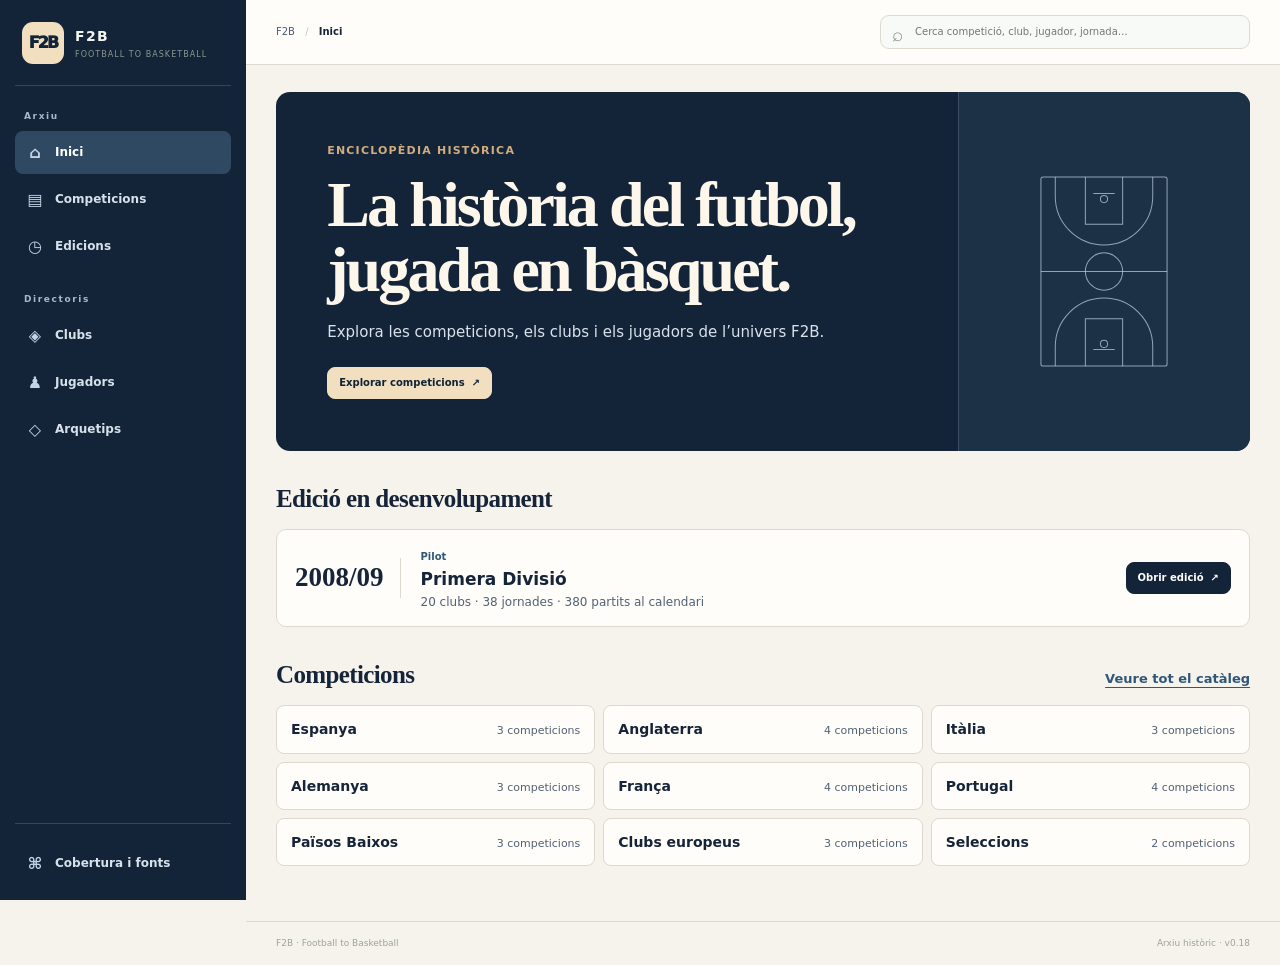
==== commit 189799e1: "Incorpora Espanyol, Almeria, Racing i Athletic amb entrenadors" ====
--- a/index.html
+++ b/index.html
@@ -57,7 +57,7 @@
     <div class="content" id="content" aria-live="polite">
       <div class="loading"><span class="brandmark">F2B</span><p>Carregant l'enciclopèdia…</p></div>
     </div>
-    <footer class="page-footer"><span>F2B · Football to Basketball</span><span>Arxiu històric · v0.17.1</span></footer>
+    <footer class="page-footer"><span>F2B · Football to Basketball</span><span>Arxiu històric · v0.18</span></footer>
   </main>
   <style>
 :root{--bg:#f2f4f1;--paper:#fff;--ink:#17221b;--muted:#7c897f;--line:#e2e8e1;--dark:#101914;--dark2:#1d2a21;--lime:#c9ef70;--lime-soft:#eff7de;--orange:#dc7954;--blue:#5a7dad;--red:#b94c4c;--radius:14px;--shadow:0 12px 34px rgba(16,25,20,.07)}
@@ -167,7 +167,7 @@
     .correction-history{padding-left:20px}.correction-history li+li{margin-top:14px}.correction-history ul{padding-left:18px}
     .correction-feedback{color:#9e342d}.correction-reason{margin-top:16px}
   </style>
-  <script>window.F2B_DATA={"competitions":[{"id":"CMP-ESP-PRIMERA","slug":"laliga-primera-division","name":"Primera División","commonName":"LaLiga","country":"Spain","countryCode":"ESP","tier":1,"sport":"basketball","historicalSourceSport":"football","description":"Competició de primera categoria del futbol espanyol, adaptada al bàsquet dins l’univers F2B.","seasonIds":["SEA-ESP-PRI-2008-09"],"coverageStatus":"PILOT_SEASON_LOADED"}],"clubs":[{"id":"CLU-FCB","name":"FC Barcelona","shortName":"FC Barcelona","city":"Barcelona","country":"Spain","aliases":["Barça","Barcelona"],"crest":null,"status":"ACTIVE_ENTITY"},{"id":"CLU-RMA","name":"Real Madrid CF","shortName":"Real Madrid CF","city":"Madrid","country":"Spain","aliases":["Real Madrid","Madrid"],"crest":null,"status":"ACTIVE_ENTITY"},{"id":"CLU-SEV","name":"Sevilla FC","shortName":"Sevilla FC","city":"Sevilla","country":"Spain","aliases":["Sevilla"],"crest":null,"status":"ACTIVE_ENTITY"},{"id":"CLU-ATM","name":"Atlético de Madrid","shortName":"Atlético de Madrid","city":"Madrid","country":"Spain","aliases":["Atlético","Atletico de Madrid","Atleti"],"crest":null,"status":"ACTIVE_ENTITY"},{"id":"CLU-VIL","name":"Villarreal CF","shortName":"Villarreal CF","city":"Villarreal","country":"Spain","aliases":["Villarreal"],"crest":null,"status":"ACTIVE_ENTITY"},{"id":"CLU-VAL","name":"Valencia CF","shortName":"Valencia CF","city":"València","country":"Spain","aliases":["Valencia"],"crest":null,"status":"ACTIVE_ENTITY"},{"id":"CLU-DEP","name":"RC Deportivo de La Coruña","shortName":"RC Deportivo de La Coruña","city":"A Coruña","country":"Spain","aliases":["Deportivo","Deportivo de La Coruña","Dépor"],"crest":null,"status":"ACTIVE_ENTITY"},{"id":"CLU-MAL","name":"Málaga CF","shortName":"Málaga CF","city":"Málaga","country":"Spain","aliases":["Málaga","Malaga"],"crest":null,"status":"ACTIVE_ENTITY"},{"id":"CLU-MLL","name":"RCD Mallorca","shortName":"RCD Mallorca","city":"Palma","country":"Spain","aliases":["Mallorca"],"crest":null,"status":"ACTIVE_ENTITY"},{"id":"CLU-ESP","name":"RCD Espanyol","shortName":"RCD Espanyol","city":"Barcelona","country":"Spain","aliases":["Espanyol","RCD Espanyol"],"crest":null,"status":"ACTIVE_ENTITY"},{"id":"CLU-ALM","name":"UD Almería","shortName":"UD Almería","city":"Almería","country":"Spain","aliases":["Almería","Almeria"],"crest":null,"status":"ACTIVE_ENTITY"},{"id":"CLU-RAC","name":"Racing de Santander","shortName":"Racing de Santander","city":"Santander","country":"Spain","aliases":["Racing","Racing Santander","Racing de Santander"],"crest":null,"status":"ACTIVE_ENTITY"},{"id":"CLU-ATH","name":"Athletic Club","shortName":"Athletic Club","city":"Bilbao","country":"Spain","aliases":["Athletic","Athletic Club","Athletic de Bilbao"],"crest":null,"status":"ACTIVE_ENTITY"},{"id":"CLU-OSA","name":"CA Osasuna","shortName":"CA Osasuna","city":"Pamplona","country":"Spain","aliases":["Osasuna"],"crest":null,"status":"ACTIVE_ENTITY"},{"id":"CLU-VAD","name":"Real Valladolid CF","shortName":"Real Valladolid CF","city":"Valladolid","country":"Spain","aliases":["Valladolid","Real Valladolid"],"crest":null,"status":"ACTIVE_ENTITY"},{"id":"CLU-SPO","name":"Real Sporting de Gijón","shortName":"Real Sporting de Gijón","city":"Gijón","country":"Spain","aliases":["Sporting","Sporting de Gijón","Sporting Gijon"],"crest":null,"status":"ACTIVE_ENTITY"},{"id":"CLU-GET","name":"Getafe CF","shortName":"Getafe CF","city":"Getafe","country":"Spain","aliases":["Getafe"],"crest":null,"status":"ACTIVE_ENTITY"},{"id":"CLU-BET","name":"Real Betis Balompié","shortName":"Real Betis Balompié","city":"Sevilla","country":"Spain","aliases":["Betis","Real Betis"],"crest":null,"status":"ACTIVE_ENTITY"},{"id":"CLU-NUM","name":"CD Numancia","shortName":"CD Numancia","city":"Soria","country":"Spain","aliases":["Numancia"],"crest":null,"status":"ACTIVE_ENTITY"},{"id":"CLU-REC","name":"RC Recreativo de Huelva","shortName":"RC Recreativo de Huelva","city":"Huelva","country":"Spain","aliases":["Recreativo","Recreativo de Huelva"],"crest":null,"status":"ACTIVE_ENTITY"}],"sources":[{"id":"SRC-BDFUTBOL-LALIGA-0809","name":"BDFutbol — Primera División 2008-09","url":"https://www.bdfutbol.com/es/t/t2008-09.html","use":"Consulta de referència per verificar els emparellaments de les 38 jornades i l’ordre local/visitant del calendari original.","importedFields":["participants","firstHalf.roundNumber","firstHalf.homeClubId","firstHalf.awayClubId"],"notImported":["footballScores","footballStandings","footballPlayerStats","footballMatchStatistics","referees","stadiums","kickoffDates"],"accessedOn":"2026-11-22","status":"REFERENCE_ONLY","derivedFields":["secondHalf.roundNumber","secondHalf.homeClubId","secondHalf.awayClubId","secondHalf.reverseHomeAway","secondHalf.derivedFromFixtureId"],"methodology":"Participants and first-half home/away pairings were checked against the historical fixture archive. The return leg was derived by reversing home and away for the corresponding first-half fixture. No football score, table, date or player data is stored."},{"id":"SRC-BDFUTBOL-FCB","name":"BDFutbol — FC Barcelona 2008/09","url":"https://www.bdfutbol.com/es/t/t2008-091.html","publisher":"BDFutbol","scope":"Verificació de membres del primer equip, grup de posició i casos de promoció/alta/baixa. No s’importen estadístiques de futbol ni dades individuals de rendiment.","accessedAt":"2026-11-22","licenseStatus":"REFERENCE_ONLY_REUSE_NOT_ASSESSED","dataStatus":"REVIEWED"},{"id":"SRC-BDFUTBOL-RMA","name":"BDFutbol — Real Madrid CF 2008/09","url":"https://www.bdfutbol.com/es/t/t2008-092.html","publisher":"BDFutbol","scope":"Verificació de membres del primer equip, grup de posició i casos de promoció/alta/baixa. No s’importen estadístiques de futbol ni dades individuals de rendiment.","accessedAt":"2026-11-22","licenseStatus":"REFERENCE_ONLY_REUSE_NOT_ASSESSED","dataStatus":"REVIEWED"},{"id":"SRC-BDFUTBOL-SEV","name":"BDFutbol — Sevilla FC 2008/09","url":"https://www.bdfutbol.com/es/t/t2008-0933.html","publisher":"BDFutbol","scope":"Verificació de membres del primer equip, grup de posició i casos de promoció/alta/baixa. No s’importen estadístiques de futbol ni dades individuals de rendiment.","accessedAt":"2026-11-22","licenseStatus":"REFERENCE_ONLY_REUSE_NOT_ASSESSED","dataStatus":"REVIEWED"},{"id":"SRC-BDFUTBOL-ATM","name":"BDFutbol — Atlético de Madrid 2008/09","url":"https://www.bdfutbol.com/es/t/t2008-097.html","publisher":"BDFutbol","scope":"Verificació de membres del primer equip, grup de posició i casos de promoció/alta/baixa. No s’importen estadístiques de futbol ni dades individuals de rendiment.","accessedAt":"2026-11-22","licenseStatus":"REFERENCE_ONLY_REUSE_NOT_ASSESSED","dataStatus":"REVIEWED"},{"id":"SRC-BDFUTBOL-VIL","name":"BDFutbol — Villarreal CF 2008/09","url":"https://www.bdfutbol.com/es/t/t2008-0938.html","publisher":"BDFutbol","scope":"Verificació de membres del primer equip, grup de posició i casos de promoció/alta/baixa. No s’importen estadístiques de futbol ni dades individuals de rendiment.","accessedAt":"2026-11-22","licenseStatus":"REFERENCE_ONLY_REUSE_NOT_ASSESSED","dataStatus":"REVIEWED"},{"id":"SRC-BDFUTBOL-VAL","name":"BDFutbol — Valencia CF 2008/09","url":"https://www.bdfutbol.com/es/t/t2008-0936.html","publisher":"BDFutbol","scope":"Verificació de membres del primer equip, grup de posició i casos de promoció/alta/baixa. No s’importen estadístiques de futbol ni dades individuals de rendiment.","accessedAt":"2026-11-22","licenseStatus":"REFERENCE_ONLY_REUSE_NOT_ASSESSED","dataStatus":"REVIEWED"},{"id":"SRC-REALMADRID-ANNUAL-REPORT-0809","name":"Real Madrid — Informe anual 2008/09 · Plantilla del primer equip","url":"https://www.realmadrid.com/StaticFiles/RealMadrid/img/pdf/InformeRm08_09.pdf","publisher":"Real Madrid CF","scope":"Contrast de la pertinença de jugadors a la plantilla oficial del primer equip, especialment per als casos de promoció. No s’importen dades estadístiques ni continguts del document.","accessedAt":"2026-11-22","licenseStatus":"REFERENCE_ONLY_REUSE_NOT_ASSESSED","dataStatus":"REVIEWED"},{"id":"SRC-FCB-OFFICIAL-MEMORIA-0809","name":"FC Barcelona — Memòria del club 2008/09 (plantilla oficial)","url":"https://media2.fcbarcelona.com/media/asset_publics/resources/000/001/977/original/memoria_club_08-09_CAT.v1312908302.pdf","publisher":"FC Barcelona","scope":"Contrast de la denominació de la plantilla i classificació dels rols. Es documenta Víctor Sánchez com a Defensa/Medio i per això no es carrega com a elegible F2B.","accessedAt":"2026-11-22","licenseStatus":"REFERENCE_ONLY_REUSE_NOT_ASSESSED","dataStatus":"REVIEWED"},{"id":"SRC-AS-TOM-DEMUL-LOAN-2009","name":"AS — Tom de Mul se marcha cedido al Genk","url":"https://as.com/futbol/2009/01/15/mas_futbol/1231974018_850215.html","publisher":"AS","scope":"Verificació de la cessió de Tom de Mul al KRC Genk el 15/01/2009 i de la seva baixa a mitja temporada.","accessedAt":"2026-11-22","licenseStatus":"REFERENCE_ONLY_REUSE_NOT_ASSESSED","dataStatus":"REVIEWED"},{"id":"SRC-FOOTBALLSQUADS-RMA-BIO-0809","name":"FootballSquads · Real Madrid 2008/09","url":"https://footballsquads.co.uk/spain/2008-2009/laliga/rmadrid.htm","use":"Data de naixement de les setze fitxes del Madrid incloses al pilot.","importedFields":["players.dateOfBirth"],"status":"REFERENCE_ONLY"},{"id":"SRC-BDFUTBOL-DEP","name":"BDFutbol · Deportivo de La Coruña 2008/09","url":"https://www.bdfutbol.com/es/t/t2008-0913.html","publisher":"BDFutbol","scope":"Plantilla, dorsals, promocions i participació amb el primer equip.","dataStatus":"REVIEWED","licenseStatus":"REFERENCE_ONLY_REUSE_NOT_ASSESSED"},{"id":"SRC-BDFUTBOL-MAL","name":"BDFutbol · Málaga 2008/09","url":"https://www.bdfutbol.com/es/t/t2008-0923.html","publisher":"BDFutbol","scope":"Plantilla, dorsals i participació amb el primer equip.","dataStatus":"REVIEWED","licenseStatus":"REFERENCE_ONLY_REUSE_NOT_ASSESSED"},{"id":"SRC-BDFUTBOL-MLL","name":"BDFutbol · Mallorca 2008/09","url":"https://www.bdfutbol.com/es/t/t2008-0924.html?t=plantilla","publisher":"BDFutbol","scope":"Plantilla, dorsals i grup de posició.","dataStatus":"REVIEWED","licenseStatus":"REFERENCE_ONLY_REUSE_NOT_ASSESSED"},{"id":"SRC-F2B-0809-VAL","name":"FootballSquads · València 2008/09","url":"https://www.footballsquads.co.uk/spain/2008-2009/laliga/valencia.htm","publisher":"FootballSquads","scope":"Referència biogràfica i física per a les conversions 2008/09.","dataStatus":"REVIEWED"},{"id":"SRC-F2B-0809-SEV","name":"FootballSquads · Sevilla 2008/09","url":"https://www.footballsquads.co.uk/spain/2008-2009/laliga/sevilla.htm","publisher":"FootballSquads","scope":"Referència biogràfica i física per a les conversions 2008/09.","dataStatus":"REVIEWED"},{"id":"SRC-F2B-0809-ATM","name":"FootballSquads · Atlètic de Madrid 2008/09","url":"https://www.footballsquads.co.uk/spain/2008-2009/laliga/amadrid.htm","publisher":"FootballSquads","scope":"Referència biogràfica i física per a les conversions 2008/09.","dataStatus":"REVIEWED"},{"id":"SRC-F2B-0809-VIL","name":"StatsCrew · Vila-real 2008/09","url":"https://www.statscrew.com/worldfootball/roster/t-VILCF051/y-2008","publisher":"StatsCrew","scope":"Referència biogràfica i física per a les conversions 2008/09.","dataStatus":"REVIEWED"},{"id":"SRC-F2B-0809-VIL-METRIC","name":"Futebol 365 · Vila-real 2008/09","url":"https://futebol365.pt/equipa/930/plantel/?edition=2008&gender=male&modality=football&step=principal","publisher":"Futebol 365","scope":"Referència biogràfica i física per a les conversions 2008/09.","dataStatus":"REVIEWED"},{"id":"SRC-F2B-0809-VIL-ALTIDORE","name":"StatMuse · Vila-real 2008/09","url":"https://www.statmuse.com/fc/club/villarreal-162/roster/2009","publisher":"StatMuse","scope":"Referència biogràfica i física per a les conversions 2008/09.","dataStatus":"REVIEWED"},{"id":"SRC-UEFA-ZIGIC-LOAN-0809","name":"UEFA · Cessió de Žigić al Racing","url":"https://www.uefa.com/news-media/news/01d4-0f85c2aae682-35532eee6b50-1000--zigic-heads-back-to-racing-on-loan/","publisher":"UEFA","scope":"Data i destí de la cessió durant la temporada.","dataStatus":"REVIEWED"},{"id":"SRC-DJ-ALTIDORE-LOAN-0809","name":"Diario de Jerez · Cessió d’Altidore al Xerez","url":"https://www.diariodejerez.es/xerezcd/Villarreal-cede-Xerez-Jozy-Altidore_0_227977425.html","publisher":"Diario de Jerez","scope":"Data i destí de la cessió durant la temporada.","dataStatus":"REVIEWED"},{"id":"SRC-FOOTBALLSQUADS-DEP-0809","name":"FootballSquads · Deportivo 2008/09","url":"https://www.footballsquads.co.uk/spain/2008-2009/laliga/lacoruna.htm","publisher":"FootballSquads","scope":"Alçada, pes i referència biogràfica.","dataStatus":"REVIEWED","licenseStatus":"REFERENCE_ONLY_REUSE_NOT_ASSESSED"},{"id":"SRC-STATMUSE-MAL-0809","name":"StatMuse · Málaga 2008/09","url":"https://www.statmuse.com/fc/club/m%C3%A1laga-cf-170/roster/2009","publisher":"StatMuse","scope":"Alçada, pes i referència biogràfica.","dataStatus":"REVIEWED","licenseStatus":"REFERENCE_ONLY_REUSE_NOT_ASSESSED"},{"id":"SRC-FOOTBALLSQUADS-MLL-0809","name":"FootballSquads · Mallorca 2008/09","url":"https://www.footballsquads.co.uk/spain/2008-2009/laliga/mallorca.htm","publisher":"FootballSquads","scope":"Alçada, pes i referència biogràfica.","dataStatus":"REVIEWED","licenseStatus":"REFERENCE_ONLY_REUSE_NOT_ASSESSED"},{"id":"SRC-RCDEPORTIVO-0809","name":"RC Deportivo · Plantilla històrica 2008/09","url":"https://www.rcdeportivo.es/es/protagonistas-plantillas-historicas","publisher":"RC Deportivo","scope":"Cens de primer equip, classificació futbolística i baixa de Xisco.","dataStatus":"REVIEWED","licenseStatus":"REFERENCE_ONLY_REUSE_NOT_ASSESSED"},{"id":"SRC-MALAGACF-0809","name":"Málaga CF · Temporada 2008/09","url":"https://www.malagacf.com/temporada-2008-2009","publisher":"Málaga CF","scope":"Cens de primer equip i cessions d’Adrián i Lolo.","dataStatus":"REVIEWED","licenseStatus":"REFERENCE_ONLY_REUSE_NOT_ASSESSED"},{"id":"SRC-MALAGACF-LAST-SQUAD-0809","name":"Málaga CF · Darrera convocatòria 2008/09","url":"https://www.malagacf.com/noticias/ultima-lista-de-convocados-200809","publisher":"Málaga CF","scope":"Presència dels jugadors de rotació al primer equip.","dataStatus":"REVIEWED","licenseStatus":"REFERENCE_ONLY_REUSE_NOT_ASSESSED"},{"id":"SRC-BDFUTBOL-VARELA","name":"BDFutbol · Fernando Varela","url":"https://www.bdfutbol.com/j/j776.html","publisher":"BDFutbol","scope":"Trajectòria i participació de Fernando Varela.","dataStatus":"REVIEWED","licenseStatus":"REFERENCE_ONLY_REUSE_NOT_ASSESSED"},{"id":"SRC-BDFUTBOL-LASSAD","name":"BDFutbol · Lassad","url":"https://www.bdfutbol.com/es/j/j8480.html","publisher":"BDFutbol","scope":"Data de naixement i trajectòria del filial al primer equip.","dataStatus":"REVIEWED","licenseStatus":"REFERENCE_ONLY_REUSE_NOT_ASSESSED"},{"id":"SRC-AFE-CHIRRI","name":"AFE · Chirri Monje","url":"https://afe-futbol.com/deportivo/chirri-monje-sesiones-afe-31/","publisher":"AFE","scope":"Nom, naixement i rol d’extrem.","dataStatus":"REVIEWED","licenseStatus":"REFERENCE_ONLY_REUSE_NOT_ASSESSED"},{"id":"SRC-RTVE-XISCO-0809","name":"RTVE · Traspàs de Xisco al Newcastle","url":"https://www.rtve.es/deportes/20080902/xisco-ficha-por-el-newcastle-y-deja-el-deportivo/149031.shtml","publisher":"RTVE","scope":"Baixa de Xisco a començaments de setembre.","dataStatus":"REVIEWED","licenseStatus":"REFERENCE_ONLY_REUSE_NOT_ASSESSED"},{"id":"SRC-AS-OMAR-BRAVO-0809","name":"AS · Omar Bravo marxa al Tigres","url":"https://as.com/futbol/2009/02/27/mas_futbol/1235689229_850215.html","publisher":"AS","scope":"Notícia de la sortida del Deportivo el 27 de febrer de 2009.","dataStatus":"REVIEWED","licenseStatus":"REFERENCE_ONLY_REUSE_NOT_ASSESSED"},{"id":"SRC-MALAGACF-ADRIANO-0809","name":"Málaga CF · Arribada d’Adriano Ferreira","url":"https://www.malagacf.com/noticias/adriano-ferreira-ya-en-malaga","publisher":"Málaga CF","scope":"Incorporació d’Adriano Ferreira al mercat de gener.","dataStatus":"REVIEWED","licenseStatus":"REFERENCE_ONLY_REUSE_NOT_ASSESSED"},{"id":"SRC-ZEROZERO-SALVA","name":"Zerozero · Salva Ballesta","url":"https://www.zerozero.pt/jogador/salva/905?search=1","publisher":"Zerozero","scope":"Fitxa física de Salva Ballesta.","dataStatus":"REVIEWED","licenseStatus":"REFERENCE_ONLY_REUSE_NOT_ASSESSED"},{"id":"SRC-STATSCREW-MAL-0809","name":"StatsCrew · Málaga 2008/09","url":"https://www.statscrew.com/worldfootball/roster/t-MALCF353/y-2008","publisher":"StatsCrew","scope":"Fitxa de temporada amb mesures de Nacho en unitats imperials, arrodonides a cm i kg.","dataStatus":"REVIEWED","licenseStatus":"REFERENCE_ONLY_REUSE_NOT_ASSESSED"},{"id":"SRC-STATMUSE-MLL-ADURIZ-0809","name":"StatMuse · Mallorca 2008/09","url":"https://www.statmuse.com/fc/club/2008-09-rcd-mallorca-154/roster/2009","publisher":"StatMuse","scope":"Alçada i pes d’Aduriz amb el Mallorca.","dataStatus":"REVIEWED","licenseStatus":"REFERENCE_ONLY_REUSE_NOT_ASSESSED"},{"id":"SRC-SKY-JORDI-LOPEZ-0809","name":"Sky Sports · Jordi López i el QPR","url":"https://www.skysports.com/football/news/4935065/qpr-snap-up-spaniard","publisher":"Sky Sports","scope":"Confirma que Jordi López va quedar lliure al desembre i va fitxar pel QPR al febrer.","dataStatus":"REVIEWED","licenseStatus":"REFERENCE_ONLY_REUSE_NOT_ASSESSED"}],"season":{"id":"SEA-ESP-PRI-2008-09","competitionId":"CMP-ESP-PRIMERA","seasonLabel":"2008/09","seasonKey":"2008-09","country":"Spain","sport":"basketball","referenceSport":"football","status":"STRUCTURE_LOADED","format":{"type":"double_round_robin","participantCount":20,"roundCount":38,"fixturesPerRound":10,"fixtureCount":380,"homeAndAway":true},"dataPolicy":{"loaded":["competition_identity","season_identity","clubs","season_participations","round_numbers","home_away_pairings","eligible_first_team_player_identities","player_season_memberships","f2b_conversion_field_templates","f2b_player_positions","f2b_archetypes","f2b_ovr","f2b_potential","f2b_player_attributes"],"notLoaded":["football_results","football_standings","football_statistics","football_match_dates","stadiums","referees","complete_player_rosters","player_records","f2b_results","f2b_standings","f2b_statistics","verified_physical_measurements"],"note":"El pilot conté 131 conversions F2B de 9 clubs. L’estat editorial de les posicions, valoracions i atributs es registra per jugador."},"fixtureSourceIds":["SRC-BDFUTBOL-LALIGA-0809"],"coverage":{"clubs":"APPROVED_IDENTITY","participants":"LOADED","fixtures":"LOADED","rounds":"LOADED","resultsF2B":"NOT_SIMULATED","standingsF2B":"NOT_GENERATED","statisticsF2B":"NOT_GENERATED","players":"131_PROFILES_LOADED","conversion":"131_PROFILES_IN_REVIEW"}},"participants":[{"id":"TS-ESP-PRI-2008-09-ATH","clubId":"CLU-ATH","seasonId":"SEA-ESP-PRI-2008-09","competitionId":"CMP-ESP-PRIMERA","status":"PARTICIPANT","f2bTeamStatus":"READY_FOR_ROSTER","rosterStatus":"NOT_LOADED","f2bRecord":null,"f2bStanding":null,"eligiblePlayerCount":0,"rosterScope":"NOT_LOADED","rosterNote":null},{"id":"TS-ESP-PRI-2008-09-ATM","clubId":"CLU-ATM","seasonId":"SEA-ESP-PRI-2008-09","competitionId":"CMP-ESP-PRIMERA","status":"PARTICIPANT","f2bTeamStatus":"ROSTER_CONVERSION_IN_REVIEW","rosterStatus":"PARTIAL_ELIGIBLE_PLAYER_PROFILES_LOADED","f2bRecord":null,"f2bStanding":null,"eligiblePlayerCount":12,"rosterScope":"FIRST_TEAM_MIDFIELDERS_AND_FORWARDS_ONLY","rosterNote":"12 fitxes de jugador amb conversió F2B. Consulta les aprovacions a cada fitxa.","playerProfileCount":12,"playerReviewCount":0,"tacticalProfile":{"teamSeasonId":"TS-ESP-PRI-2008-09-ATM","identity":"Dues estrelles amb la pilota i un cinc funcional. Forlán estira la defensa amb el tir, Agüero col·lapsa la pintura i Assunção equilibra els duels perimetrals.","offense":"El primer bloqueig és per a Agüero, amb Forlán sortint d’un bloqueig indirecte al costat oposat. Maxi talla quan puja l’ajuda i Banega assumeix la creació de la segona unitat.","defense":"Pressió d’Assunção al generador rival i ajudes primerenques per protegir Raúl García al cinc. Cal tancar el rebot amb cinc jugadors davant d’equips més grans.","closing":"Assunção, Agüero, Simão, Forlán i Raúl García si cal anotació. Maxi substitueix Simão per guanyar presència al rebot.","availability":"El quintet situa Forlán d’aler, Maxi de quatre i Raúl García de cinc funcional. La rotació base correspon al tram posterior a la baixa de Maniche.","starters":["PS-ESP-PRI-2008-09-ATM-002","PS-ESP-PRI-2008-09-ATM-012","PS-ESP-PRI-2008-09-ATM-011","PS-ESP-PRI-2008-09-ATM-001","PS-ESP-PRI-2008-09-ATM-003"],"rotation":[{"membershipId":"PS-ESP-PRI-2008-09-ATM-011","minutes":36},{"membershipId":"PS-ESP-PRI-2008-09-ATM-012","minutes":36},{"membershipId":"PS-ESP-PRI-2008-09-ATM-001","minutes":32},{"membershipId":"PS-ESP-PRI-2008-09-ATM-007","minutes":31},{"membershipId":"PS-ESP-PRI-2008-09-ATM-003","minutes":30},{"membershipId":"PS-ESP-PRI-2008-09-ATM-002","minutes":28},{"membershipId":"PS-ESP-PRI-2008-09-ATM-005","minutes":20},{"membershipId":"PS-ESP-PRI-2008-09-ATM-008","minutes":12},{"membershipId":"PS-ESP-PRI-2008-09-ATM-009","minutes":10},{"membershipId":"PS-ESP-PRI-2008-09-ATM-010","minutes":5}]}},{"id":"TS-ESP-PRI-2008-09-OSA","clubId":"CLU-OSA","seasonId":"SEA-ESP-PRI-2008-09","competitionId":"CMP-ESP-PRIMERA","status":"PARTICIPANT","f2bTeamStatus":"READY_FOR_ROSTER","rosterStatus":"NOT_LOADED","f2bRecord":null,"f2bStanding":null,"eligiblePlayerCount":0,"rosterScope":"NOT_LOADED","rosterNote":null},{"id":"TS-ESP-PRI-2008-09-NUM","clubId":"CLU-NUM","seasonId":"SEA-ESP-PRI-2008-09","competitionId":"CMP-ESP-PRIMERA","status":"PARTICIPANT","f2bTeamStatus":"READY_FOR_ROSTER","rosterStatus":"NOT_LOADED","f2bRecord":null,"f2bStanding":null,"eligiblePlayerCount":0,"rosterScope":"NOT_LOADED","rosterNote":null},{"id":"TS-ESP-PRI-2008-09-FCB","clubId":"CLU-FCB","seasonId":"SEA-ESP-PRI-2008-09","competitionId":"CMP-ESP-PRIMERA","status":"PARTICIPANT","f2bTeamStatus":"ROSTER_CONVERSION_IN_REVIEW","rosterStatus":"PARTIAL_ELIGIBLE_PLAYER_PROFILES_LOADED","f2bRecord":null,"f2bStanding":null,"eligiblePlayerCount":12,"rosterScope":"FIRST_TEAM_MIDFIELDERS_AND_FORWARDS_ONLY","rosterNote":"12 fitxes de jugador amb conversió F2B. Consulta les aprovacions a cada fitxa.","playerProfileCount":12,"playerReviewCount":0},{"id":"TS-ESP-PRI-2008-09-GET","clubId":"CLU-GET","seasonId":"SEA-ESP-PRI-2008-09","competitionId":"CMP-ESP-PRIMERA","status":"PARTICIPANT","f2bTeamStatus":"READY_FOR_ROSTER","rosterStatus":"NOT_LOADED","f2bRecord":null,"f2bStanding":null,"eligiblePlayerCount":0,"rosterScope":"NOT_LOADED","rosterNote":null},{"id":"TS-ESP-PRI-2008-09-MAL","clubId":"CLU-MAL","seasonId":"SEA-ESP-PRI-2008-09","competitionId":"CMP-ESP-PRIMERA","status":"PARTICIPANT","f2bTeamStatus":"ROSTER_CONVERSION_IN_REVIEW","rosterStatus":"PARTIAL_ELIGIBLE_PLAYER_PROFILES_LOADED","f2bRecord":null,"f2bStanding":null,"eligiblePlayerCount":16,"rosterScope":"FIRST_TEAM_MIDFIELDERS_AND_FORWARDS_ONLY","rosterNote":"17 fitxes de jugador amb conversió F2B. Consulta les aprovacions a cada fitxa.","playerProfileCount":17,"playerReviewCount":1,"tacticalProfile":{"teamSeasonId":"TS-ESP-PRI-2008-09-MAL","identity":"Màlaga de transició i tir exterior. Apoño ordena, Duda atrau la defensa fora de la pintura i Eliseu corre el carril per castigar les pèrdues.","offense":"Bloqueig central d’Apoño amb Baha en continuació curta. Duda espera l’alliberament a l’ala i Eliseu tira de la defensa per línia de fons. Alberto Luque assumeix el tir quan l’atac s’encalla.","defense":"Lolo cobreix el centre i Miguel Ángel ajuda a tancar el rebot. Nacho entra per protegir l’exterior quan el rival posa dos generadors a pista.","closing":"Apoño, Duda, Eliseu, Alberto Luque i Lolo per generar tir. Salva entra per Alberto Luque si cal una referència interior.","availability":"Rotació de plantilla disponible avançat el curs. Adriano Ferreira és una incorporació de gener.","starters":["PS-ESP-PRI-2008-09-MAL-010","PS-ESP-PRI-2008-09-MAL-017","PS-ESP-PRI-2008-09-MAL-018","PS-ESP-PRI-2008-09-MAL-025","PS-ESP-PRI-2008-09-MAL-024"],"rotation":[{"membershipId":"PS-ESP-PRI-2008-09-MAL-017","minutes":34},{"membershipId":"PS-ESP-PRI-2008-09-MAL-010","minutes":32},{"membershipId":"PS-ESP-PRI-2008-09-MAL-018","minutes":30},{"membershipId":"PS-ESP-PRI-2008-09-MAL-024","minutes":28},{"membershipId":"PS-ESP-PRI-2008-09-MAL-005","minutes":28},{"membershipId":"PS-ESP-PRI-2008-09-MAL-025","minutes":25},{"membershipId":"PS-ESP-PRI-2008-09-MAL-009","minutes":17},{"membershipId":"PS-ESP-PRI-2008-09-MAL-012","minutes":14},{"membershipId":"PS-ESP-PRI-2008-09-MAL-019","minutes":14},{"membershipId":"PS-ESP-PRI-2008-09-MAL-023","minutes":10},{"membershipId":"PS-ESP-PRI-2008-09-MAL-011","minutes":8}]}},{"id":"TS-ESP-PRI-2008-09-RAC","clubId":"CLU-RAC","seasonId":"SEA-ESP-PRI-2008-09","competitionId":"CMP-ESP-PRIMERA","status":"PARTICIPANT","f2bTeamStatus":"READY_FOR_ROSTER","rosterStatus":"NOT_LOADED","f2bRecord":null,"f2bStanding":null,"eligiblePlayerCount":0,"rosterScope":"NOT_LOADED","rosterNote":null},{"id":"TS-ESP-PRI-2008-09-DEP","clubId":"CLU-DEP","seasonId":"SEA-ESP-PRI-2008-09","competitionId":"CMP-ESP-PRIMERA","status":"PARTICIPANT","f2bTeamStatus":"ROSTER_CONVERSION_IN_REVIEW","rosterStatus":"PARTIAL_ELIGIBLE_PLAYER_PROFILES_LOADED","f2bRecord":null,"f2bStanding":null,"eligiblePlayerCount":17,"rosterScope":"FIRST_TEAM_MIDFIELDERS_AND_FORWARDS_ONLY","rosterNote":"17 fitxes de jugador amb conversió F2B. Consulta les aprovacions a cada fitxa.","playerProfileCount":17,"playerReviewCount":0,"tacticalProfile":{"teamSeasonId":"TS-ESP-PRI-2008-09-DEP","identity":"Atac de mitja pista amb dues maneres de crear. Verdú inicia amb bot, Valerón dirigeix amb passada i Guardado accelera quan el costat feble queda obert.","offense":"Verdú i Lassad fan el bloqueig directe. Sergio ocupa el colze, Guardado rep en moviment i Lafita talla a l’esquena quan la defensa persegueix el tirador.","defense":"Juan Rodríguez reforça el rebot i De Guzman pressiona el primer bot. Amb Valerón a pista, el bloc es compacta i Guardado cobreix la sortida exterior.","closing":"Valerón, Guardado, Verdú, Lafita i Juan Rodríguez quan cal creació i un quintet baix. Lassad entra per Verdú si el rival domina la pintura.","availability":"Rotació del tram amb Lassad al primer equip, després de la cessió d’Omar Bravo. Xisco només forma part de la plantilla del tram inicial.","starters":["PS-ESP-PRI-2008-09-DEP-010","PS-ESP-PRI-2008-09-DEP-018","PS-ESP-PRI-2008-09-DEP-017","PS-ESP-PRI-2008-09-DEP-022","PS-ESP-PRI-2008-09-DEP-036"],"rotation":[{"membershipId":"PS-ESP-PRI-2008-09-DEP-018","minutes":34},{"membershipId":"PS-ESP-PRI-2008-09-DEP-017","minutes":32},{"membershipId":"PS-ESP-PRI-2008-09-DEP-010","minutes":29},{"membershipId":"PS-ESP-PRI-2008-09-DEP-022","minutes":26},{"membershipId":"PS-ESP-PRI-2008-09-DEP-021","minutes":25},{"membershipId":"PS-ESP-PRI-2008-09-DEP-008","minutes":25},{"membershipId":"PS-ESP-PRI-2008-09-DEP-036","minutes":23},{"membershipId":"PS-ESP-PRI-2008-09-DEP-011","minutes":15},{"membershipId":"PS-ESP-PRI-2008-09-DEP-006","minutes":13},{"membershipId":"PS-ESP-PRI-2008-09-DEP-023","minutes":10},{"membershipId":"PS-ESP-PRI-2008-09-DEP-014","minutes":8}]}},{"id":"TS-ESP-PRI-2008-09-REC","clubId":"CLU-REC","seasonId":"SEA-ESP-PRI-2008-09","competitionId":"CMP-ESP-PRIMERA","status":"PARTICIPANT","f2bTeamStatus":"READY_FOR_ROSTER","rosterStatus":"NOT_LOADED","f2bRecord":null,"f2bStanding":null,"eligiblePlayerCount":0,"rosterScope":"NOT_LOADED","rosterNote":null},{"id":"TS-ESP-PRI-2008-09-ESP","clubId":"CLU-ESP","seasonId":"SEA-ESP-PRI-2008-09","competitionId":"CMP-ESP-PRIMERA","status":"PARTICIPANT","f2bTeamStatus":"READY_FOR_ROSTER","rosterStatus":"NOT_LOADED","f2bRecord":null,"f2bStanding":null,"eligiblePlayerCount":0,"rosterScope":"NOT_LOADED","rosterNote":null},{"id":"TS-ESP-PRI-2008-09-MLL","clubId":"CLU-MLL","seasonId":"SEA-ESP-PRI-2008-09","competitionId":"CMP-ESP-PRIMERA","status":"PARTICIPANT","f2bTeamStatus":"ROSTER_CONVERSION_IN_REVIEW","rosterStatus":"PARTIAL_ELIGIBLE_PLAYER_PROFILES_LOADED","f2bRecord":null,"f2bStanding":null,"eligiblePlayerCount":14,"rosterScope":"FIRST_TEAM_MIDFIELDERS_AND_FORWARDS_ONLY","rosterNote":"14 fitxes de jugador amb conversió F2B. Consulta les aprovacions a cada fitxa.","playerProfileCount":14,"playerReviewCount":0,"tacticalProfile":{"teamSeasonId":"TS-ESP-PRI-2008-09-MLL","identity":"Mallorca de tir i rebot ofensiu. Jurado crea el primer avantatge, Arango finalitza o gira el joc, i Aduriz sosté l’amenaça interior.","offense":"Bloqueig de Jurado i Aduriz amb Arango al costat feble. Cléber rep al colze quan el rival defensa baix i Chori ataca el tancament amb l’esquerra.","defense":"Martí ajuda a ordenar el balanç. Mario Suárez reforça el rebot i l’ajuda interior, amb Varela cobrint l’ala més física.","closing":"Martí, Jurado, Arango, Cléber i Aduriz per jugar amb dos iniciadors. Varela entra per Jurado quan la prioritat és cobrir un exterior gran.","availability":"Rotació posterior a la baixa de Jordi López. Juanmi Callejón i Alberto formen part del fons de plantilla.","starters":["PS-ESP-PRI-2008-09-MLL-010","PS-ESP-PRI-2008-09-MLL-011","PS-ESP-PRI-2008-09-MLL-018","PS-ESP-PRI-2008-09-MLL-002","PS-ESP-PRI-2008-09-MLL-021"],"rotation":[{"membershipId":"PS-ESP-PRI-2008-09-MLL-018","minutes":35},{"membershipId":"PS-ESP-PRI-2008-09-MLL-010","minutes":33},{"membershipId":"PS-ESP-PRI-2008-09-MLL-021","minutes":32},{"membershipId":"PS-ESP-PRI-2008-09-MLL-019","minutes":27},{"membershipId":"PS-ESP-PRI-2008-09-MLL-002","minutes":27},{"membershipId":"PS-ESP-PRI-2008-09-MLL-011","minutes":24},{"membershipId":"PS-ESP-PRI-2008-09-MLL-007","minutes":22},{"membershipId":"PS-ESP-PRI-2008-09-MLL-006","minutes":18},{"membershipId":"PS-ESP-PRI-2008-09-MLL-009","minutes":12},{"membershipId":"PS-ESP-PRI-2008-09-MLL-020","minutes":7},{"membershipId":"PS-ESP-PRI-2008-09-MLL-014","minutes":3}]}},{"id":"TS-ESP-PRI-2008-09-BET","clubId":"CLU-BET","seasonId":"SEA-ESP-PRI-2008-09","competitionId":"CMP-ESP-PRIMERA","status":"PARTICIPANT","f2bTeamStatus":"READY_FOR_ROSTER","rosterStatus":"NOT_LOADED","f2bRecord":null,"f2bStanding":null,"eligiblePlayerCount":0,"rosterScope":"NOT_LOADED","rosterNote":null},{"id":"TS-ESP-PRI-2008-09-RMA","clubId":"CLU-RMA","seasonId":"SEA-ESP-PRI-2008-09","competitionId":"CMP-ESP-PRIMERA","status":"PARTICIPANT","f2bTeamStatus":"ROSTER_CONVERSION_IN_REVIEW","rosterStatus":"PARTIAL_ELIGIBLE_PLAYER_PROFILES_LOADED","f2bRecord":null,"f2bStanding":null,"eligiblePlayerCount":16,"rosterScope":"FIRST_TEAM_MIDFIELDERS_AND_FORWARDS_ONLY","rosterNote":"16 fitxes de jugador amb conversió F2B. Consulta les aprovacions a cada fitxa.","playerProfileCount":16,"playerReviewCount":0},{"id":"TS-ESP-PRI-2008-09-SPO","clubId":"CLU-SPO","seasonId":"SEA-ESP-PRI-2008-09","competitionId":"CMP-ESP-PRIMERA","status":"PARTICIPANT","f2bTeamStatus":"READY_FOR_ROSTER","rosterStatus":"NOT_LOADED","f2bRecord":null,"f2bStanding":null,"eligiblePlayerCount":0,"rosterScope":"NOT_LOADED","rosterNote":null},{"id":"TS-ESP-PRI-2008-09-VAD","clubId":"CLU-VAD","seasonId":"SEA-ESP-PRI-2008-09","competitionId":"CMP-ESP-PRIMERA","status":"PARTICIPANT","f2bTeamStatus":"READY_FOR_ROSTER","rosterStatus":"NOT_LOADED","f2bRecord":null,"f2bStanding":null,"eligiblePlayerCount":0,"rosterScope":"NOT_LOADED","rosterNote":null},{"id":"TS-ESP-PRI-2008-09-SEV","clubId":"CLU-SEV","seasonId":"SEA-ESP-PRI-2008-09","competitionId":"CMP-ESP-PRIMERA","status":"PARTICIPANT","f2bTeamStatus":"ROSTER_CONVERSION_IN_REVIEW","rosterStatus":"PARTIAL_ELIGIBLE_PLAYER_PROFILES_LOADED","f2bRecord":null,"f2bStanding":null,"eligiblePlayerCount":13,"rosterScope":"FIRST_TEAM_MIDFIELDERS_AND_FORWARDS_ONLY","rosterNote":"14 fitxes de jugador amb conversió F2B. Consulta les aprovacions a cada fitxa.","playerProfileCount":14,"playerReviewCount":1,"tacticalProfile":{"teamSeasonId":"TS-ESP-PRI-2008-09-SEV","identity":"Ritme exterior de Navas i pes interior de Kanouté i Luís Fabiano. La plantilla pot alternar dues referències interiors amb un quintet més mòbil.","offense":"Navas inicia amb un bloqueig lateral. Kanouté rep al colze per trobar la continuació curta de Fabiano o invertir cap a Adriano. Romaric serveix de segon organitzador interior.","defense":"Adriano i Duscher poden pressionar des de primera línia. Renato i Kanouté donen cobertura per darrere i Fabiano ajuda a segellar el rebot.","closing":"Navas, Adriano, Renato, Luís Fabiano i Kanouté. Maresca substitueix Renato si cal espaiar més i el rival no castiga el rebot.","availability":"De Mul compta per a la primera part del curs. Perotti és una incorporació progressiva des del filial.","starters":["PS-ESP-PRI-2008-09-SEV-006","PS-ESP-PRI-2008-09-SEV-005","PS-ESP-PRI-2008-09-SEV-001","PS-ESP-PRI-2008-09-SEV-013","PS-ESP-PRI-2008-09-SEV-012"],"rotation":[{"membershipId":"PS-ESP-PRI-2008-09-SEV-005","minutes":35},{"membershipId":"PS-ESP-PRI-2008-09-SEV-012","minutes":34},{"membershipId":"PS-ESP-PRI-2008-09-SEV-013","minutes":32},{"membershipId":"PS-ESP-PRI-2008-09-SEV-001","minutes":28},{"membershipId":"PS-ESP-PRI-2008-09-SEV-008","minutes":28},{"membershipId":"PS-ESP-PRI-2008-09-SEV-006","minutes":24},{"membershipId":"PS-ESP-PRI-2008-09-SEV-004","minutes":24},{"membershipId":"PS-ESP-PRI-2008-09-SEV-010","minutes":19},{"membershipId":"PS-ESP-PRI-2008-09-SEV-002","minutes":16}]}},{"id":"TS-ESP-PRI-2008-09-ALM","clubId":"CLU-ALM","seasonId":"SEA-ESP-PRI-2008-09","competitionId":"CMP-ESP-PRIMERA","status":"PARTICIPANT","f2bTeamStatus":"READY_FOR_ROSTER","rosterStatus":"NOT_LOADED","f2bRecord":null,"f2bStanding":null,"eligiblePlayerCount":0,"rosterScope":"NOT_LOADED","rosterNote":null},{"id":"TS-ESP-PRI-2008-09-VAL","clubId":"CLU-VAL","seasonId":"SEA-ESP-PRI-2008-09","competitionId":"CMP-ESP-PRIMERA","status":"PARTICIPANT","f2bTeamStatus":"ROSTER_CONVERSION_IN_REVIEW","rosterStatus":"PARTIAL_ELIGIBLE_PLAYER_PROFILES_LOADED","f2bRecord":null,"f2bStanding":null,"eligiblePlayerCount":16,"rosterScope":"FIRST_TEAM_MIDFIELDERS_AND_FORWARDS_ONLY","rosterNote":"16 fitxes de jugador amb conversió F2B. Consulta les aprovacions a cada fitxa.","playerProfileCount":16,"playerReviewCount":0,"tacticalProfile":{"teamSeasonId":"TS-ESP-PRI-2008-09-VAL","identity":"Dos focus exteriors i un interior que sosté l’estructura. Silva governa l’avantatge, Villa el converteix en punts i Joaquín castiga la segona rotació.","offense":"Bloqueig central entre Silva i Morientes, amb Villa sortint d’un tall creuat. Quan el rival envia la segona ajuda a Villa, Joaquín rep a l’ala i Mata pot entrar com a segon creador.","defense":"Albelda coordina les ajudes i Morientes tanca el rebot. Alternança entre contenció del bloqueig directe i canvis puntuals entre exteriors.","closing":"Silva, Villa, Mata, Joaquín i Albelda per obrir la pista. Morientes entra per Mata si cal preservar el rebot o defensar un pivot físic.","availability":"Žigić és una alternativa fins a la cessió hivernal al Racing. Els minuts de referència corresponen a la rotació posterior.","starters":["PS-ESP-PRI-2008-09-VAL-008","PS-ESP-PRI-2008-09-VAL-012","PS-ESP-PRI-2008-09-VAL-005","PS-ESP-PRI-2008-09-VAL-002","PS-ESP-PRI-2008-09-VAL-013"],"rotation":[{"membershipId":"PS-ESP-PRI-2008-09-VAL-012","minutes":36},{"membershipId":"PS-ESP-PRI-2008-09-VAL-008","minutes":34},{"membershipId":"PS-ESP-PRI-2008-09-VAL-005","minutes":32},{"membershipId":"PS-ESP-PRI-2008-09-VAL-015","minutes":29},{"membershipId":"PS-ESP-PRI-2008-09-VAL-002","minutes":28},{"membershipId":"PS-ESP-PRI-2008-09-VAL-003","minutes":25},{"membershipId":"PS-ESP-PRI-2008-09-VAL-004","minutes":19},{"membershipId":"PS-ESP-PRI-2008-09-VAL-006","minutes":16},{"membershipId":"PS-ESP-PRI-2008-09-VAL-013","minutes":13},{"membershipId":"PS-ESP-PRI-2008-09-VAL-001","minutes":8}]}},{"id":"TS-ESP-PRI-2008-09-VIL","clubId":"CLU-VIL","seasonId":"SEA-ESP-PRI-2008-09","competitionId":"CMP-ESP-PRIMERA","status":"PARTICIPANT","f2bTeamStatus":"ROSTER_CONVERSION_IN_REVIEW","rosterStatus":"PARTIAL_ELIGIBLE_PLAYER_PROFILES_LOADED","f2bRecord":null,"f2bStanding":null,"eligiblePlayerCount":13,"rosterScope":"FIRST_TEAM_MIDFIELDERS_AND_FORWARDS_ONLY","rosterNote":"13 fitxes de jugador amb conversió F2B. Consulta les aprovacions a cada fitxa.","playerProfileCount":13,"playerReviewCount":0,"tacticalProfile":{"teamSeasonId":"TS-ESP-PRI-2008-09-VIL","identity":"Atac de lectura amb Senna i Cazorla, Pirès com a connector i Rossi com a primer anotador de la segona unitat.","offense":"Senna fixa el tempo, Cazorla encadena bloqueig i passada extra, i Llorente ocupa la línia de fons. Ibagaza manté la creació quan seu Cazorla i Rossi resol possessions trencades.","defense":"Eguren protegeix el rebot i Senna dirigeix les primeres ajudes. Bruno dona continuïtat defensiva a la segona unitat i pot sostenir un quintet més baix.","closing":"Senna, Cazorla, Rossi, Pirès i Eguren amb espai i lectura. Llorente entra quan cal una continuació vertical o més presència a prop de cistella.","availability":"Altidore forma part del primer tram abans de la cessió al Xerez. La referència de minuts correspon a un partit amb la rotació principal disponible.","starters":["PS-ESP-PRI-2008-09-VIL-007","PS-ESP-PRI-2008-09-VIL-003","PS-ESP-PRI-2008-09-VIL-002","PS-ESP-PRI-2008-09-VIL-001","PS-ESP-PRI-2008-09-VIL-012"],"rotation":[{"membershipId":"PS-ESP-PRI-2008-09-VIL-003","minutes":34},{"membershipId":"PS-ESP-PRI-2008-09-VIL-007","minutes":32},{"membershipId":"PS-ESP-PRI-2008-09-VIL-013","minutes":32},{"membershipId":"PS-ESP-PRI-2008-09-VIL-002","minutes":29},{"membershipId":"PS-ESP-PRI-2008-09-VIL-012","minutes":25},{"membershipId":"PS-ESP-PRI-2008-09-VIL-001","minutes":24},{"membershipId":"PS-ESP-PRI-2008-09-VIL-005","minutes":22},{"membershipId":"PS-ESP-PRI-2008-09-VIL-008","minutes":16},{"membershipId":"PS-ESP-PRI-2008-09-VIL-004","minutes":15},{"membershipId":"PS-ESP-PRI-2008-09-VIL-006","minutes":11}]}}],"rounds":[{"id":"RD-ESP-PRI-2008-09-01","seasonId":"SEA-ESP-PRI-2008-09","roundNumber":1,"label":"Jornada 1","fixtureIds":["FIX-ESP-PRI-2008-09-R01-01","FIX-ESP-PRI-2008-09-R01-02","FIX-ESP-PRI-2008-09-R01-03","FIX-ESP-PRI-2008-09-R01-04","FIX-ESP-PRI-2008-09-R01-05","FIX-ESP-PRI-2008-09-R01-06","FIX-ESP-PRI-2008-09-R01-07","FIX-ESP-PRI-2008-09-R01-08","FIX-ESP-PRI-2008-09-R01-09","FIX-ESP-PRI-2008-09-R01-10"],"f2bStatus":"NOT_SIMULATED"},{"id":"RD-ESP-PRI-2008-09-02","seasonId":"SEA-ESP-PRI-2008-09","roundNumber":2,"label":"Jornada 2","fixtureIds":["FIX-ESP-PRI-2008-09-R02-01","FIX-ESP-PRI-2008-09-R02-02","FIX-ESP-PRI-2008-09-R02-03","FIX-ESP-PRI-2008-09-R02-04","FIX-ESP-PRI-2008-09-R02-05","FIX-ESP-PRI-2008-09-R02-06","FIX-ESP-PRI-2008-09-R02-07","FIX-ESP-PRI-2008-09-R02-08","FIX-ESP-PRI-2008-09-R02-09","FIX-ESP-PRI-2008-09-R02-10"],"f2bStatus":"NOT_SIMULATED"},{"id":"RD-ESP-PRI-2008-09-03","seasonId":"SEA-ESP-PRI-2008-09","roundNumber":3,"label":"Jornada 3","fixtureIds":["FIX-ESP-PRI-2008-09-R03-01","FIX-ESP-PRI-2008-09-R03-02","FIX-ESP-PRI-2008-09-R03-03","FIX-ESP-PRI-2008-09-R03-04","FIX-ESP-PRI-2008-09-R03-05","FIX-ESP-PRI-2008-09-R03-06","FIX-ESP-PRI-2008-09-R03-07","FIX-ESP-PRI-2008-09-R03-08","FIX-ESP-PRI-2008-09-R03-09","FIX-ESP-PRI-2008-09-R03-10"],"f2bStatus":"NOT_SIMULATED"},{"id":"RD-ESP-PRI-2008-09-04","seasonId":"SEA-ESP-PRI-2008-09","roundNumber":4,"label":"Jornada 4","fixtureIds":["FIX-ESP-PRI-2008-09-R04-01","FIX-ESP-PRI-2008-09-R04-02","FIX-ESP-PRI-2008-09-R04-03","FIX-ESP-PRI-2008-09-R04-04","FIX-ESP-PRI-2008-09-R04-05","FIX-ESP-PRI-2008-09-R04-06","FIX-ESP-PRI-2008-09-R04-07","FIX-ESP-PRI-2008-09-R04-08","FIX-ESP-PRI-2008-09-R04-09","FIX-ESP-PRI-2008-09-R04-10"],"f2bStatus":"NOT_SIMULATED"},{"id":"RD-ESP-PRI-2008-09-05","seasonId":"SEA-ESP-PRI-2008-09","roundNumber":5,"label":"Jornada 5","fixtureIds":["FIX-ESP-PRI-2008-09-R05-01","FIX-ESP-PRI-2008-09-R05-02","FIX-ESP-PRI-2008-09-R05-03","FIX-ESP-PRI-2008-09-R05-04","FIX-ESP-PRI-2008-09-R05-05","FIX-ESP-PRI-2008-09-R05-06","FIX-ESP-PRI-2008-09-R05-07","FIX-ESP-PRI-2008-09-R05-08","FIX-ESP-PRI-2008-09-R05-09","FIX-ESP-PRI-2008-09-R05-10"],"f2bStatus":"NOT_SIMULATED"},{"id":"RD-ESP-PRI-2008-09-06","seasonId":"SEA-ESP-PRI-2008-09","roundNumber":6,"label":"Jornada 6","fixtureIds":["FIX-ESP-PRI-2008-09-R06-01","FIX-ESP-PRI-2008-09-R06-02","FIX-ESP-PRI-2008-09-R06-03","FIX-ESP-PRI-2008-09-R06-04","FIX-ESP-PRI-2008-09-R06-05","FIX-ESP-PRI-2008-09-R06-06","FIX-ESP-PRI-2008-09-R06-07","FIX-ESP-PRI-2008-09-R06-08","FIX-ESP-PRI-2008-09-R06-09","FIX-ESP-PRI-2008-09-R06-10"],"f2bStatus":"NOT_SIMULATED"},{"id":"RD-ESP-PRI-2008-09-07","seasonId":"SEA-ESP-PRI-2008-09","roundNumber":7,"label":"Jornada 7","fixtureIds":["FIX-ESP-PRI-2008-09-R07-01","FIX-ESP-PRI-2008-09-R07-02","FIX-ESP-PRI-2008-09-R07-03","FIX-ESP-PRI-2008-09-R07-04","FIX-ESP-PRI-2008-09-R07-05","FIX-ESP-PRI-2008-09-R07-06","FIX-ESP-PRI-2008-09-R07-07","FIX-ESP-PRI-2008-09-R07-08","FIX-ESP-PRI-2008-09-R07-09","FIX-ESP-PRI-2008-09-R07-10"],"f2bStatus":"NOT_SIMULATED"},{"id":"RD-ESP-PRI-2008-09-08","seasonId":"SEA-ESP-PRI-2008-09","roundNumber":8,"label":"Jornada 8","fixtureIds":["FIX-ESP-PRI-2008-09-R08-01","FIX-ESP-PRI-2008-09-R08-02","FIX-ESP-PRI-2008-09-R08-03","FIX-ESP-PRI-2008-09-R08-04","FIX-ESP-PRI-2008-09-R08-05","FIX-ESP-PRI-2008-09-R08-06","FIX-ESP-PRI-2008-09-R08-07","FIX-ESP-PRI-2008-09-R08-08","FIX-ESP-PRI-2008-09-R08-09","FIX-ESP-PRI-2008-09-R08-10"],"f2bStatus":"NOT_SIMULATED"},{"id":"RD-ESP-PRI-2008-09-09","seasonId":"SEA-ESP-PRI-2008-09","roundNumber":9,"label":"Jornada 9","fixtureIds":["FIX-ESP-PRI-2008-09-R09-01","FIX-ESP-PRI-2008-09-R09-02","FIX-ESP-PRI-2008-09-R09-03","FIX-ESP-PRI-2008-09-R09-04","FIX-ESP-PRI-2008-09-R09-05","FIX-ESP-PRI-2008-09-R09-06","FIX-ESP-PRI-2008-09-R09-07","FIX-ESP-PRI-2008-09-R09-08","FIX-ESP-PRI-2008-09-R09-09","FIX-ESP-PRI-2008-09-R09-10"],"f2bStatus":"NOT_SIMULATED"},{"id":"RD-ESP-PRI-2008-09-10","seasonId":"SEA-ESP-PRI-2008-09","roundNumber":10,"label":"Jornada 10","fixtureIds":["FIX-ESP-PRI-2008-09-R10-01","FIX-ESP-PRI-2008-09-R10-02","FIX-ESP-PRI-2008-09-R10-03","FIX-ESP-PRI-2008-09-R10-04","FIX-ESP-PRI-2008-09-R10-05","FIX-ESP-PRI-2008-09-R10-06","FIX-ESP-PRI-2008-09-R10-07","FIX-ESP-PRI-2008-09-R10-08","FIX-ESP-PRI-2008-09-R10-09","FIX-ESP-PRI-2008-09-R10-10"],"f2bStatus":"NOT_SIMULATED"},{"id":"RD-ESP-PRI-2008-09-11","seasonId":"SEA-ESP-PRI-2008-09","roundNumber":11,"label":"Jornada 11","fixtureIds":["FIX-ESP-PRI-2008-09-R11-01","FIX-ESP-PRI-2008-09-R11-02","FIX-ESP-PRI-2008-09-R11-03","FIX-ESP-PRI-2008-09-R11-04","FIX-ESP-PRI-2008-09-R11-05","FIX-ESP-PRI-2008-09-R11-06","FIX-ESP-PRI-2008-09-R11-07","FIX-ESP-PRI-2008-09-R11-08","FIX-ESP-PRI-2008-09-R11-09","FIX-ESP-PRI-2008-09-R11-10"],"f2bStatus":"NOT_SIMULATED"},{"id":"RD-ESP-PRI-2008-09-12","seasonId":"SEA-ESP-PRI-2008-09","roundNumber":12,"label":"Jornada 12","fixtureIds":["FIX-ESP-PRI-2008-09-R12-01","FIX-ESP-PRI-2008-09-R12-02","FIX-ESP-PRI-2008-09-R12-03","FIX-ESP-PRI-2008-09-R12-04","FIX-ESP-PRI-2008-09-R12-05","FIX-ESP-PRI-2008-09-R12-06","FIX-ESP-PRI-2008-09-R12-07","FIX-ESP-PRI-2008-09-R12-08","FIX-ESP-PRI-2008-09-R12-09","FIX-ESP-PRI-2008-09-R12-10"],"f2bStatus":"NOT_SIMULATED"},{"id":"RD-ESP-PRI-2008-09-13","seasonId":"SEA-ESP-PRI-2008-09","roundNumber":13,"label":"Jornada 13","fixtureIds":["FIX-ESP-PRI-2008-09-R13-01","FIX-ESP-PRI-2008-09-R13-02","FIX-ESP-PRI-2008-09-R13-03","FIX-ESP-PRI-2008-09-R13-04","FIX-ESP-PRI-2008-09-R13-05","FIX-ESP-PRI-2008-09-R13-06","FIX-ESP-PRI-2008-09-R13-07","FIX-ESP-PRI-2008-09-R13-08","FIX-ESP-PRI-2008-09-R13-09","FIX-ESP-PRI-2008-09-R13-10"],"f2bStatus":"NOT_SIMULATED"},{"id":"RD-ESP-PRI-2008-09-14","seasonId":"SEA-ESP-PRI-2008-09","roundNumber":14,"label":"Jornada 14","fixtureIds":["FIX-ESP-PRI-2008-09-R14-01","FIX-ESP-PRI-2008-09-R14-02","FIX-ESP-PRI-2008-09-R14-03","FIX-ESP-PRI-2008-09-R14-04","FIX-ESP-PRI-2008-09-R14-05","FIX-ESP-PRI-2008-09-R14-06","FIX-ESP-PRI-2008-09-R14-07","FIX-ESP-PRI-2008-09-R14-08","FIX-ESP-PRI-2008-09-R14-09","FIX-ESP-PRI-2008-09-R14-10"],"f2bStatus":"NOT_SIMULATED"},{"id":"RD-ESP-PRI-2008-09-15","seasonId":"SEA-ESP-PRI-2008-09","roundNumber":15,"label":"Jornada 15","fixtureIds":["FIX-ESP-PRI-2008-09-R15-01","FIX-ESP-PRI-2008-09-R15-02","FIX-ESP-PRI-2008-09-R15-03","FIX-ESP-PRI-2008-09-R15-04","FIX-ESP-PRI-2008-09-R15-05","FIX-ESP-PRI-2008-09-R15-06","FIX-ESP-PRI-2008-09-R15-07","FIX-ESP-PRI-2008-09-R15-08","FIX-ESP-PRI-2008-09-R15-09","FIX-ESP-PRI-2008-09-R15-10"],"f2bStatus":"NOT_SIMULATED"},{"id":"RD-ESP-PRI-2008-09-16","seasonId":"SEA-ESP-PRI-2008-09","roundNumber":16,"label":"Jornada 16","fixtureIds":["FIX-ESP-PRI-2008-09-R16-01","FIX-ESP-PRI-2008-09-R16-02","FIX-ESP-PRI-2008-09-R16-03","FIX-ESP-PRI-2008-09-R16-04","FIX-ESP-PRI-2008-09-R16-05","FIX-ESP-PRI-2008-09-R16-06","FIX-ESP-PRI-2008-09-R16-07","FIX-ESP-PRI-2008-09-R16-08","FIX-ESP-PRI-2008-09-R16-09","FIX-ESP-PRI-2008-09-R16-10"],"f2bStatus":"NOT_SIMULATED"},{"id":"RD-ESP-PRI-2008-09-17","seasonId":"SEA-ESP-PRI-2008-09","roundNumber":17,"label":"Jornada 17","fixtureIds":["FIX-ESP-PRI-2008-09-R17-01","FIX-ESP-PRI-2008-09-R17-02","FIX-ESP-PRI-2008-09-R17-03","FIX-ESP-PRI-2008-09-R17-04","FIX-ESP-PRI-2008-09-R17-05","FIX-ESP-PRI-2008-09-R17-06","FIX-ESP-PRI-2008-09-R17-07","FIX-ESP-PRI-2008-09-R17-08","FIX-ESP-PRI-2008-09-R17-09","FIX-ESP-PRI-2008-09-R17-10"],"f2bStatus":"NOT_SIMULATED"},{"id":"RD-ESP-PRI-2008-09-18","seasonId":"SEA-ESP-PRI-2008-09","roundNumber":18,"label":"Jornada 18","fixtureIds":["FIX-ESP-PRI-2008-09-R18-01","FIX-ESP-PRI-2008-09-R18-02","FIX-ESP-PRI-2008-09-R18-03","FIX-ESP-PRI-2008-09-R18-04","FIX-ESP-PRI-2008-09-R18-05","FIX-ESP-PRI-2008-09-R18-06","FIX-ESP-PRI-2008-09-R18-07","FIX-ESP-PRI-2008-09-R18-08","FIX-ESP-PRI-2008-09-R18-09","FIX-ESP-PRI-2008-09-R18-10"],"f2bStatus":"NOT_SIMULATED"},{"id":"RD-ESP-PRI-2008-09-19","seasonId":"SEA-ESP-PRI-2008-09","roundNumber":19,"label":"Jornada 19","fixtureIds":["FIX-ESP-PRI-2008-09-R19-01","FIX-ESP-PRI-2008-09-R19-02","FIX-ESP-PRI-2008-09-R19-03","FIX-ESP-PRI-2008-09-R19-04","FIX-ESP-PRI-2008-09-R19-05","FIX-ESP-PRI-2008-09-R19-06","FIX-ESP-PRI-2008-09-R19-07","FIX-ESP-PRI-2008-09-R19-08","FIX-ESP-PRI-2008-09-R19-09","FIX-ESP-PRI-2008-09-R19-10"],"f2bStatus":"NOT_SIMULATED"},{"id":"RD-ESP-PRI-2008-09-20","seasonId":"SEA-ESP-PRI-2008-09","roundNumber":20,"label":"Jornada 20","fixtureIds":["FIX-ESP-PRI-2008-09-R20-01","FIX-ESP-PRI-2008-09-R20-02","FIX-ESP-PRI-2008-09-R20-03","FIX-ESP-PRI-2008-09-R20-04","FIX-ESP-PRI-2008-09-R20-05","FIX-ESP-PRI-2008-09-R20-06","FIX-ESP-PRI-2008-09-R20-07","FIX-ESP-PRI-2008-09-R20-08","FIX-ESP-PRI-2008-09-R20-09","FIX-ESP-PRI-2008-09-R20-10"],"f2bStatus":"NOT_SIMULATED"},{"id":"RD-ESP-PRI-2008-09-21","seasonId":"SEA-ESP-PRI-2008-09","roundNumber":21,"label":"Jornada 21","fixtureIds":["FIX-ESP-PRI-2008-09-R21-01","FIX-ESP-PRI-2008-09-R21-02","FIX-ESP-PRI-2008-09-R21-03","FIX-ESP-PRI-2008-09-R21-04","FIX-ESP-PRI-2008-09-R21-05","FIX-ESP-PRI-2008-09-R21-06","FIX-ESP-PRI-2008-09-R21-07","FIX-ESP-PRI-2008-09-R21-08","FIX-ESP-PRI-2008-09-R21-09","FIX-ESP-PRI-2008-09-R21-10"],"f2bStatus":"NOT_SIMULATED"},{"id":"RD-ESP-PRI-2008-09-22","seasonId":"SEA-ESP-PRI-2008-09","roundNumber":22,"label":"Jornada 22","fixtureIds":["FIX-ESP-PRI-2008-09-R22-01","FIX-ESP-PRI-2008-09-R22-02","FIX-ESP-PRI-2008-09-R22-03","FIX-ESP-PRI-2008-09-R22-04","FIX-ESP-PRI-2008-09-R22-05","FIX-ESP-PRI-2008-09-R22-06","FIX-ESP-PRI-2008-09-R22-07","FIX-ESP-PRI-2008-09-R22-08","FIX-ESP-PRI-2008-09-R22-09","FIX-ESP-PRI-2008-09-R22-10"],"f2bStatus":"NOT_SIMULATED"},{"id":"RD-ESP-PRI-2008-09-23","seasonId":"SEA-ESP-PRI-2008-09","roundNumber":23,"label":"Jornada 23","fixtureIds":["FIX-ESP-PRI-2008-09-R23-01","FIX-ESP-PRI-2008-09-R23-02","FIX-ESP-PRI-2008-09-R23-03","FIX-ESP-PRI-2008-09-R23-04","FIX-ESP-PRI-2008-09-R23-05","FIX-ESP-PRI-2008-09-R23-06","FIX-ESP-PRI-2008-09-R23-07","FIX-ESP-PRI-2008-09-R23-08","FIX-ESP-PRI-2008-09-R23-09","FIX-ESP-PRI-2008-09-R23-10"],"f2bStatus":"NOT_SIMULATED"},{"id":"RD-ESP-PRI-2008-09-24","seasonId":"SEA-ESP-PRI-2008-09","roundNumber":24,"label":"Jornada 24","fixtureIds":["FIX-ESP-PRI-2008-09-R24-01","FIX-ESP-PRI-2008-09-R24-02","FIX-ESP-PRI-2008-09-R24-03","FIX-ESP-PRI-2008-09-R24-04","FIX-ESP-PRI-2008-09-R24-05","FIX-ESP-PRI-2008-09-R24-06","FIX-ESP-PRI-2008-09-R24-07","FIX-ESP-PRI-2008-09-R24-08","FIX-ESP-PRI-2008-09-R24-09","FIX-ESP-PRI-2008-09-R24-10"],"f2bStatus":"NOT_SIMULATED"},{"id":"RD-ESP-PRI-2008-09-25","seasonId":"SEA-ESP-PRI-2008-09","roundNumber":25,"label":"Jornada 25","fixtureIds":["FIX-ESP-PRI-2008-09-R25-01","FIX-ESP-PRI-2008-09-R25-02","FIX-ESP-PRI-2008-09-R25-03","FIX-ESP-PRI-2008-09-R25-04","FIX-ESP-PRI-2008-09-R25-05","FIX-ESP-PRI-2008-09-R25-06","FIX-ESP-PRI-2008-09-R25-07","FIX-ESP-PRI-2008-09-R25-08","FIX-ESP-PRI-2008-09-R25-09","FIX-ESP-PRI-2008-09-R25-10"],"f2bStatus":"NOT_SIMULATED"},{"id":"RD-ESP-PRI-2008-09-26","seasonId":"SEA-ESP-PRI-2008-09","roundNumber":26,"label":"Jornada 26","fixtureIds":["FIX-ESP-PRI-2008-09-R26-01","FIX-ESP-PRI-2008-09-R26-02","FIX-ESP-PRI-2008-09-R26-03","FIX-ESP-PRI-2008-09-R26-04","FIX-ESP-PRI-2008-09-R26-05","FIX-ESP-PRI-2008-09-R26-06","FIX-ESP-PRI-2008-09-R26-07","FIX-ESP-PRI-2008-09-R26-08","FIX-ESP-PRI-2008-09-R26-09","FIX-ESP-PRI-2008-09-R26-10"],"f2bStatus":"NOT_SIMULATED"},{"id":"RD-ESP-PRI-2008-09-27","seasonId":"SEA-ESP-PRI-2008-09","roundNumber":27,"label":"Jornada 27","fixtureIds":["FIX-ESP-PRI-2008-09-R27-01","FIX-ESP-PRI-2008-09-R27-02","FIX-ESP-PRI-2008-09-R27-03","FIX-ESP-PRI-2008-09-R27-04","FIX-ESP-PRI-2008-09-R27-05","FIX-ESP-PRI-2008-09-R27-06","FIX-ESP-PRI-2008-09-R27-07","FIX-ESP-PRI-2008-09-R27-08","FIX-ESP-PRI-2008-09-R27-09","FIX-ESP-PRI-2008-09-R27-10"],"f2bStatus":"NOT_SIMULATED"},{"id":"RD-ESP-PRI-2008-09-28","seasonId":"SEA-ESP-PRI-2008-09","roundNumber":28,"label":"Jornada 28","fixtureIds":["FIX-ESP-PRI-2008-09-R28-01","FIX-ESP-PRI-2008-09-R28-02","FIX-ESP-PRI-2008-09-R28-03","FIX-ESP-PRI-2008-09-R28-04","FIX-ESP-PRI-2008-09-R28-05","FIX-ESP-PRI-2008-09-R28-06","FIX-ESP-PRI-2008-09-R28-07","FIX-ESP-PRI-2008-09-R28-08","FIX-ESP-PRI-2008-09-R28-09","FIX-ESP-PRI-2008-09-R28-10"],"f2bStatus":"NOT_SIMULATED"},{"id":"RD-ESP-PRI-2008-09-29","seasonId":"SEA-ESP-PRI-2008-09","roundNumber":29,"label":"Jornada 29","fixtureIds":["FIX-ESP-PRI-2008-09-R29-01","FIX-ESP-PRI-2008-09-R29-02","FIX-ESP-PRI-2008-09-R29-03","FIX-ESP-PRI-2008-09-R29-04","FIX-ESP-PRI-2008-09-R29-05","FIX-ESP-PRI-2008-09-R29-06","FIX-ESP-PRI-2008-09-R29-07","FIX-ESP-PRI-2008-09-R29-08","FIX-ESP-PRI-2008-09-R29-09","FIX-ESP-PRI-2008-09-R29-10"],"f2bStatus":"NOT_SIMULATED"},{"id":"RD-ESP-PRI-2008-09-30","seasonId":"SEA-ESP-PRI-2008-09","roundNumber":30,"label":"Jornada 30","fixtureIds":["FIX-ESP-PRI-2008-09-R30-01","FIX-ESP-PRI-2008-09-R30-02","FIX-ESP-PRI-2008-09-R30-03","FIX-ESP-PRI-2008-09-R30-04","FIX-ESP-PRI-2008-09-R30-05","FIX-ESP-PRI-2008-09-R30-06","FIX-ESP-PRI-2008-09-R30-07","FIX-ESP-PRI-2008-09-R30-08","FIX-ESP-PRI-2008-09-R30-09","FIX-ESP-PRI-2008-09-R30-10"],"f2bStatus":"NOT_SIMULATED"},{"id":"RD-ESP-PRI-2008-09-31","seasonId":"SEA-ESP-PRI-2008-09","roundNumber":31,"label":"Jornada 31","fixtureIds":["FIX-ESP-PRI-2008-09-R31-01","FIX-ESP-PRI-2008-09-R31-02","FIX-ESP-PRI-2008-09-R31-03","FIX-ESP-PRI-2008-09-R31-04","FIX-ESP-PRI-2008-09-R31-05","FIX-ESP-PRI-2008-09-R31-06","FIX-ESP-PRI-2008-09-R31-07","FIX-ESP-PRI-2008-09-R31-08","FIX-ESP-PRI-2008-09-R31-09","FIX-ESP-PRI-2008-09-R31-10"],"f2bStatus":"NOT_SIMULATED"},{"id":"RD-ESP-PRI-2008-09-32","seasonId":"SEA-ESP-PRI-2008-09","roundNumber":32,"label":"Jornada 32","fixtureIds":["FIX-ESP-PRI-2008-09-R32-01","FIX-ESP-PRI-2008-09-R32-02","FIX-ESP-PRI-2008-09-R32-03","FIX-ESP-PRI-2008-09-R32-04","FIX-ESP-PRI-2008-09-R32-05","FIX-ESP-PRI-2008-09-R32-06","FIX-ESP-PRI-2008-09-R32-07","FIX-ESP-PRI-2008-09-R32-08","FIX-ESP-PRI-2008-09-R32-09","FIX-ESP-PRI-2008-09-R32-10"],"f2bStatus":"NOT_SIMULATED"},{"id":"RD-ESP-PRI-2008-09-33","seasonId":"SEA-ESP-PRI-2008-09","roundNumber":33,"label":"Jornada 33","fixtureIds":["FIX-ESP-PRI-2008-09-R33-01","FIX-ESP-PRI-2008-09-R33-02","FIX-ESP-PRI-2008-09-R33-03","FIX-ESP-PRI-2008-09-R33-04","FIX-ESP-PRI-2008-09-R33-05","FIX-ESP-PRI-2008-09-R33-06","FIX-ESP-PRI-2008-09-R33-07","FIX-ESP-PRI-2008-09-R33-08","FIX-ESP-PRI-2008-09-R33-09","FIX-ESP-PRI-2008-09-R33-10"],"f2bStatus":"NOT_SIMULATED"},{"id":"RD-ESP-PRI-2008-09-34","seasonId":"SEA-ESP-PRI-2008-09","roundNumber":34,"label":"Jornada 34","fixtureIds":["FIX-ESP-PRI-2008-09-R34-01","FIX-ESP-PRI-2008-09-R34-02","FIX-ESP-PRI-2008-09-R34-03","FIX-ESP-PRI-2008-09-R34-04","FIX-ESP-PRI-2008-09-R34-05","FIX-ESP-PRI-2008-09-R34-06","FIX-ESP-PRI-2008-09-R34-07","FIX-ESP-PRI-2008-09-R34-08","FIX-ESP-PRI-2008-09-R34-09","FIX-ESP-PRI-2008-09-R34-10"],"f2bStatus":"NOT_SIMULATED"},{"id":"RD-ESP-PRI-2008-09-35","seasonId":"SEA-ESP-PRI-2008-09","roundNumber":35,"label":"Jornada 35","fixtureIds":["FIX-ESP-PRI-2008-09-R35-01","FIX-ESP-PRI-2008-09-R35-02","FIX-ESP-PRI-2008-09-R35-03","FIX-ESP-PRI-2008-09-R35-04","FIX-ESP-PRI-2008-09-R35-05","FIX-ESP-PRI-2008-09-R35-06","FIX-ESP-PRI-2008-09-R35-07","FIX-ESP-PRI-2008-09-R35-08","FIX-ESP-PRI-2008-09-R35-09","FIX-ESP-PRI-2008-09-R35-10"],"f2bStatus":"NOT_SIMULATED"},{"id":"RD-ESP-PRI-2008-09-36","seasonId":"SEA-ESP-PRI-2008-09","roundNumber":36,"label":"Jornada 36","fixtureIds":["FIX-ESP-PRI-2008-09-R36-01","FIX-ESP-PRI-2008-09-R36-02","FIX-ESP-PRI-2008-09-R36-03","FIX-ESP-PRI-2008-09-R36-04","FIX-ESP-PRI-2008-09-R36-05","FIX-ESP-PRI-2008-09-R36-06","FIX-ESP-PRI-2008-09-R36-07","FIX-ESP-PRI-2008-09-R36-08","FIX-ESP-PRI-2008-09-R36-09","FIX-ESP-PRI-2008-09-R36-10"],"f2bStatus":"NOT_SIMULATED"},{"id":"RD-ESP-PRI-2008-09-37","seasonId":"SEA-ESP-PRI-2008-09","roundNumber":37,"label":"Jornada 37","fixtureIds":["FIX-ESP-PRI-2008-09-R37-01","FIX-ESP-PRI-2008-09-R37-02","FIX-ESP-PRI-2008-09-R37-03","FIX-ESP-PRI-2008-09-R37-04","FIX-ESP-PRI-2008-09-R37-05","FIX-ESP-PRI-2008-09-R37-06","FIX-ESP-PRI-2008-09-R37-07","FIX-ESP-PRI-2008-09-R37-08","FIX-ESP-PRI-2008-09-R37-09","FIX-ESP-PRI-2008-09-R37-10"],"f2bStatus":"NOT_SIMULATED"},{"id":"RD-ESP-PRI-2008-09-38","seasonId":"SEA-ESP-PRI-2008-09","roundNumber":38,"label":"Jornada 38","fixtureIds":["FIX-ESP-PRI-2008-09-R38-01","FIX-ESP-PRI-2008-09-R38-02","FIX-ESP-PRI-2008-09-R38-03","FIX-ESP-PRI-2008-09-R38-04","FIX-ESP-PRI-2008-09-R38-05","FIX-ESP-PRI-2008-09-R38-06","FIX-ESP-PRI-2008-09-R38-07","FIX-ESP-PRI-2008-09-R38-08","FIX-ESP-PRI-2008-09-R38-09","FIX-ESP-PRI-2008-09-R38-10"],"f2bStatus":"NOT_SIMULATED"}],"fixtures":[{"id":"FIX-ESP-PRI-2008-09-R01-01","seasonId":"SEA-ESP-PRI-2008-09","roundNumber":1,"homeClubId":"CLU-ESP","awayClubId":"CLU-VAD","homeTeamSeasonId":"TS-ESP-PRI-2008-09-ESP","awayTeamSeasonId":"TS-ESP-PRI-2008-09-VAD","fixtureBase":"REAL_REFERENCE_PAIRING","f2bStatus":"NOT_SIMULATED","f2bMatchId":null,"resultF2B":null,"sourceIds":["SRC-BDFUTBOL-LALIGA-0809"],"notes":"Emparellament i localia de la primera volta contrastats amb la font històrica. No s’importa ni es conserva cap marcador del futbol.","derivation":null,"derivedFromFixtureId":null,"roundId":"RD-ESP-PRI-2008-09-01"},{"id":"FIX-ESP-PRI-2008-09-R01-02","seasonId":"SEA-ESP-PRI-2008-09","roundNumber":1,"homeClubId":"CLU-VAL","awayClubId":"CLU-MLL","homeTeamSeasonId":"TS-ESP-PRI-2008-09-VAL","awayTeamSeasonId":"TS-ESP-PRI-2008-09-MLL","fixtureBase":"REAL_REFERENCE_PAIRING","f2bStatus":"NOT_SIMULATED","f2bMatchId":null,"resultF2B":null,"sourceIds":["SRC-BDFUTBOL-LALIGA-0809"],"notes":"Emparellament i localia de la primera volta contrastats amb la font històrica. No s’importa ni es conserva cap marcador del futbol.","derivation":null,"derivedFromFixtureId":null,"roundId":"RD-ESP-PRI-2008-09-01"},{"id":"FIX-ESP-PRI-2008-09-R01-03","seasonId":"SEA-ESP-PRI-2008-09","roundNumber":1,"homeClubId":"CLU-ATH","awayClubId":"CLU-ALM","homeTeamSeasonId":"TS-ESP-PRI-2008-09-ATH","awayTeamSeasonId":"TS-ESP-PRI-2008-09-ALM","fixtureBase":"REAL_REFERENCE_PAIRING","f2bStatus":"NOT_SIMULATED","f2bMatchId":null,"resultF2B":null,"sourceIds":["SRC-BDFUTBOL-LALIGA-0809"],"notes":"Emparellament i localia de la primera volta contrastats amb la font històrica. No s’importa ni es conserva cap marcador del futbol.","derivation":null,"derivedFromFixtureId":null,"roundId":"RD-ESP-PRI-2008-09-01"},{"id":"FIX-ESP-PRI-2008-09-R01-04","seasonId":"SEA-ESP-PRI-2008-09","roundNumber":1,"homeClubId":"CLU-ATM","awayClubId":"CLU-MAL","homeTeamSeasonId":"TS-ESP-PRI-2008-09-ATM","awayTeamSeasonId":"TS-ESP-PRI-2008-09-MAL","fixtureBase":"REAL_REFERENCE_PAIRING","f2bStatus":"NOT_SIMULATED","f2bMatchId":null,"resultF2B":null,"sourceIds":["SRC-BDFUTBOL-LALIGA-0809"],"notes":"Emparellament i localia de la primera volta contrastats amb la font històrica. No s’importa ni es conserva cap marcador del futbol.","derivation":null,"derivedFromFixtureId":null,"roundId":"RD-ESP-PRI-2008-09-01"},{"id":"FIX-ESP-PRI-2008-09-R01-05","seasonId":"SEA-ESP-PRI-2008-09","roundNumber":1,"homeClubId":"CLU-BET","awayClubId":"CLU-REC","homeTeamSeasonId":"TS-ESP-PRI-2008-09-BET","awayTeamSeasonId":"TS-ESP-PRI-2008-09-REC","fixtureBase":"REAL_REFERENCE_PAIRING","f2bStatus":"NOT_SIMULATED","f2bMatchId":null,"resultF2B":null,"sourceIds":["SRC-BDFUTBOL-LALIGA-0809"],"notes":"Emparellament i localia de la primera volta contrastats amb la font històrica. No s’importa ni es conserva cap marcador del futbol.","derivation":null,"derivedFromFixtureId":null,"roundId":"RD-ESP-PRI-2008-09-01"},{"id":"FIX-ESP-PRI-2008-09-R01-06","seasonId":"SEA-ESP-PRI-2008-09","roundNumber":1,"homeClubId":"CLU-DEP","awayClubId":"CLU-RMA","homeTeamSeasonId":"TS-ESP-PRI-2008-09-DEP","awayTeamSeasonId":"TS-ESP-PRI-2008-09-RMA","fixtureBase":"REAL_REFERENCE_PAIRING","f2bStatus":"NOT_SIMULATED","f2bMatchId":null,"resultF2B":null,"sourceIds":["SRC-BDFUTBOL-LALIGA-0809"],"notes":"Emparellament i localia de la primera volta contrastats amb la font històrica. No s’importa ni es conserva cap marcador del futbol.","derivation":null,"derivedFromFixtureId":null,"roundId":"RD-ESP-PRI-2008-09-01"},{"id":"FIX-ESP-PRI-2008-09-R01-07","seasonId":"SEA-ESP-PRI-2008-09","roundNumber":1,"homeClubId":"CLU-SPO","awayClubId":"CLU-GET","homeTeamSeasonId":"TS-ESP-PRI-2008-09-SPO","awayTeamSeasonId":"TS-ESP-PRI-2008-09-GET","fixtureBase":"REAL_REFERENCE_PAIRING","f2bStatus":"NOT_SIMULATED","f2bMatchId":null,"resultF2B":null,"sourceIds":["SRC-BDFUTBOL-LALIGA-0809"],"notes":"Emparellament i localia de la primera volta contrastats amb la font històrica. No s’importa ni es conserva cap marcador del futbol.","derivation":null,"derivedFromFixtureId":null,"roundId":"RD-ESP-PRI-2008-09-01"},{"id":"FIX-ESP-PRI-2008-09-R01-08","seasonId":"SEA-ESP-PRI-2008-09","roundNumber":1,"homeClubId":"CLU-NUM","awayClubId":"CLU-FCB","homeTeamSeasonId":"TS-ESP-PRI-2008-09-NUM","awayTeamSeasonId":"TS-ESP-PRI-2008-09-FCB","fixtureBase":"REAL_REFERENCE_PAIRING","f2bStatus":"NOT_SIMULATED","f2bMatchId":null,"resultF2B":null,"sourceIds":["SRC-BDFUTBOL-LALIGA-0809"],"notes":"Emparellament i localia de la primera volta contrastats amb la font històrica. No s’importa ni es conserva cap marcador del futbol.","derivation":null,"derivedFromFixtureId":null,"roundId":"RD-ESP-PRI-2008-09-01"},{"id":"FIX-ESP-PRI-2008-09-R01-09","seasonId":"SEA-ESP-PRI-2008-09","roundNumber":1,"homeClubId":"CLU-OSA","awayClubId":"CLU-VIL","homeTeamSeasonId":"TS-ESP-PRI-2008-09-OSA","awayTeamSeasonId":"TS-ESP-PRI-2008-09-VIL","fixtureBase":"REAL_REFERENCE_PAIRING","f2bStatus":"NOT_SIMULATED","f2bMatchId":null,"resultF2B":null,"sourceIds":["SRC-BDFUTBOL-LALIGA-0809"],"notes":"Emparellament i localia de la primera volta contrastats amb la font històrica. No s’importa ni es conserva cap marcador del futbol.","derivation":null,"derivedFromFixtureId":null,"roundId":"RD-ESP-PRI-2008-09-01"},{"id":"FIX-ESP-PRI-2008-09-R01-10","seasonId":"SEA-ESP-PRI-2008-09","roundNumber":1,"homeClubId":"CLU-RAC","awayClubId":"CLU-SEV","homeTeamSeasonId":"TS-ESP-PRI-2008-09-RAC","awayTeamSeasonId":"TS-ESP-PRI-2008-09-SEV","fixtureBase":"REAL_REFERENCE_PAIRING","f2bStatus":"NOT_SIMULATED","f2bMatchId":null,"resultF2B":null,"sourceIds":["SRC-BDFUTBOL-LALIGA-0809"],"notes":"Emparellament i localia de la primera volta contrastats amb la font històrica. No s’importa ni es conserva cap marcador del futbol.","derivation":null,"derivedFromFixtureId":null,"roundId":"RD-ESP-PRI-2008-09-01"},{"id":"FIX-ESP-PRI-2008-09-R02-01","seasonId":"SEA-ESP-PRI-2008-09","roundNumber":2,"homeClubId":"CLU-FCB","awayClubId":"CLU-RAC","homeTeamSeasonId":"TS-ESP-PRI-2008-09-FCB","awayTeamSeasonId":"TS-ESP-PRI-2008-09-RAC","fixtureBase":"REAL_REFERENCE_PAIRING","f2bStatus":"NOT_SIMULATED","f2bMatchId":null,"resultF2B":null,"sourceIds":["SRC-BDFUTBOL-LALIGA-0809"],"notes":"Emparellament i localia de la primera volta contrastats amb la font històrica. No s’importa ni es conserva cap marcador del futbol.","derivation":null,"derivedFromFixtureId":null,"roundId":"RD-ESP-PRI-2008-09-02"},{"id":"FIX-ESP-PRI-2008-09-R02-02","seasonId":"SEA-ESP-PRI-2008-09","roundNumber":2,"homeClubId":"CLU-SEV","awayClubId":"CLU-SPO","homeTeamSeasonId":"TS-ESP-PRI-2008-09-SEV","awayTeamSeasonId":"TS-ESP-PRI-2008-09-SPO","fixtureBase":"REAL_REFERENCE_PAIRING","f2bStatus":"NOT_SIMULATED","f2bMatchId":null,"resultF2B":null,"sourceIds":["SRC-BDFUTBOL-LALIGA-0809"],"notes":"Emparellament i localia de la primera volta contrastats amb la font històrica. No s’importa ni es conserva cap marcador del futbol.","derivation":null,"derivedFromFixtureId":null,"roundId":"RD-ESP-PRI-2008-09-02"},{"id":"FIX-ESP-PRI-2008-09-R02-03","seasonId":"SEA-ESP-PRI-2008-09","roundNumber":2,"homeClubId":"CLU-VAD","awayClubId":"CLU-ATM","homeTeamSeasonId":"TS-ESP-PRI-2008-09-VAD","awayTeamSeasonId":"TS-ESP-PRI-2008-09-ATM","fixtureBase":"REAL_REFERENCE_PAIRING","f2bStatus":"NOT_SIMULATED","f2bMatchId":null,"resultF2B":null,"sourceIds":["SRC-BDFUTBOL-LALIGA-0809"],"notes":"Emparellament i localia de la primera volta contrastats amb la font històrica. No s’importa ni es conserva cap marcador del futbol.","derivation":null,"derivedFromFixtureId":null,"roundId":"RD-ESP-PRI-2008-09-02"},{"id":"FIX-ESP-PRI-2008-09-R02-04","seasonId":"SEA-ESP-PRI-2008-09","roundNumber":2,"homeClubId":"CLU-GET","awayClubId":"CLU-BET","homeTeamSeasonId":"TS-ESP-PRI-2008-09-GET","awayTeamSeasonId":"TS-ESP-PRI-2008-09-BET","fixtureBase":"REAL_REFERENCE_PAIRING","f2bStatus":"NOT_SIMULATED","f2bMatchId":null,"resultF2B":null,"sourceIds":["SRC-BDFUTBOL-LALIGA-0809"],"notes":"Emparellament i localia de la primera volta contrastats amb la font històrica. No s’importa ni es conserva cap marcador del futbol.","derivation":null,"derivedFromFixtureId":null,"roundId":"RD-ESP-PRI-2008-09-02"},{"id":"FIX-ESP-PRI-2008-09-R02-05","seasonId":"SEA-ESP-PRI-2008-09","roundNumber":2,"homeClubId":"CLU-REC","awayClubId":"CLU-ESP","homeTeamSeasonId":"TS-ESP-PRI-2008-09-REC","awayTeamSeasonId":"TS-ESP-PRI-2008-09-ESP","fixtureBase":"REAL_REFERENCE_PAIRING","f2bStatus":"NOT_SIMULATED","f2bMatchId":null,"resultF2B":null,"sourceIds":["SRC-BDFUTBOL-LALIGA-0809"],"notes":"Emparellament i localia de la primera volta contrastats amb la font històrica. No s’importa ni es conserva cap marcador del futbol.","derivation":null,"derivedFromFixtureId":null,"roundId":"RD-ESP-PRI-2008-09-02"},{"id":"FIX-ESP-PRI-2008-09-R02-06","seasonId":"SEA-ESP-PRI-2008-09","roundNumber":2,"homeClubId":"CLU-MAL","awayClubId":"CLU-ATH","homeTeamSeasonId":"TS-ESP-PRI-2008-09-MAL","awayTeamSeasonId":"TS-ESP-PRI-2008-09-ATH","fixtureBase":"REAL_REFERENCE_PAIRING","f2bStatus":"NOT_SIMULATED","f2bMatchId":null,"resultF2B":null,"sourceIds":["SRC-BDFUTBOL-LALIGA-0809"],"notes":"Emparellament i localia de la primera volta contrastats amb la font històrica. No s’importa ni es conserva cap marcador del futbol.","derivation":null,"derivedFromFixtureId":null,"roundId":"RD-ESP-PRI-2008-09-02"},{"id":"FIX-ESP-PRI-2008-09-R02-07","seasonId":"SEA-ESP-PRI-2008-09","roundNumber":2,"homeClubId":"CLU-MLL","awayClubId":"CLU-OSA","homeTeamSeasonId":"TS-ESP-PRI-2008-09-MLL","awayTeamSeasonId":"TS-ESP-PRI-2008-09-OSA","fixtureBase":"REAL_REFERENCE_PAIRING","f2bStatus":"NOT_SIMULATED","f2bMatchId":null,"resultF2B":null,"sourceIds":["SRC-BDFUTBOL-LALIGA-0809"],"notes":"Emparellament i localia de la primera volta contrastats amb la font històrica. No s’importa ni es conserva cap marcador del futbol.","derivation":null,"derivedFromFixtureId":null,"roundId":"RD-ESP-PRI-2008-09-02"},{"id":"FIX-ESP-PRI-2008-09-R02-08","seasonId":"SEA-ESP-PRI-2008-09","roundNumber":2,"homeClubId":"CLU-RMA","awayClubId":"CLU-NUM","homeTeamSeasonId":"TS-ESP-PRI-2008-09-RMA","awayTeamSeasonId":"TS-ESP-PRI-2008-09-NUM","fixtureBase":"REAL_REFERENCE_PAIRING","f2bStatus":"NOT_SIMULATED","f2bMatchId":null,"resultF2B":null,"sourceIds":["SRC-BDFUTBOL-LALIGA-0809"],"notes":"Emparellament i localia de la primera volta contrastats amb la font històrica. No s’importa ni es conserva cap marcador del futbol.","derivation":null,"derivedFromFixtureId":null,"roundId":"RD-ESP-PRI-2008-09-02"},{"id":"FIX-ESP-PRI-2008-09-R02-09","seasonId":"SEA-ESP-PRI-2008-09","roundNumber":2,"homeClubId":"CLU-ALM","awayClubId":"CLU-VAL","homeTeamSeasonId":"TS-ESP-PRI-2008-09-ALM","awayTeamSeasonId":"TS-ESP-PRI-2008-09-VAL","fixtureBase":"REAL_REFERENCE_PAIRING","f2bStatus":"NOT_SIMULATED","f2bMatchId":null,"resultF2B":null,"sourceIds":["SRC-BDFUTBOL-LALIGA-0809"],"notes":"Emparellament i localia de la primera volta contrastats amb la font històrica. No s’importa ni es conserva cap marcador del futbol.","derivation":null,"derivedFromFixtureId":null,"roundId":"RD-ESP-PRI-2008-09-02"},{"id":"FIX-ESP-PRI-2008-09-R02-10","seasonId":"SEA-ESP-PRI-2008-09","roundNumber":2,"homeClubId":"CLU-VIL","awayClubId":"CLU-DEP","homeTeamSeasonId":"TS-ESP-PRI-2008-09-VIL","awayTeamSeasonId":"TS-ESP-PRI-2008-09-DEP","fixtureBase":"REAL_REFERENCE_PAIRING","f2bStatus":"NOT_SIMULATED","f2bMatchId":null,"resultF2B":null,"sourceIds":["SRC-BDFUTBOL-LALIGA-0809"],"notes":"Emparellament i localia de la primera volta contrastats amb la font històrica. No s’importa ni es conserva cap marcador del futbol.","derivation":null,"derivedFromFixtureId":null,"roundId":"RD-ESP-PRI-2008-09-02"},{"id":"FIX-ESP-PRI-2008-09-R03-01","seasonId":"SEA-ESP-PRI-2008-09","roundNumber":3,"homeClubId":"CLU-ATM","awayClubId":"CLU-REC","homeTeamSeasonId":"TS-ESP-PRI-2008-09-ATM","awayTeamSeasonId":"TS-ESP-PRI-2008-09-REC","fixtureBase":"REAL_REFERENCE_PAIRING","f2bStatus":"NOT_SIMULATED","f2bMatchId":null,"resultF2B":null,"sourceIds":["SRC-BDFUTBOL-LALIGA-0809"],"notes":"Emparellament i localia de la primera volta contrastats amb la font històrica. No s’importa ni es conserva cap marcador del futbol.","derivation":null,"derivedFromFixtureId":null,"roundId":"RD-ESP-PRI-2008-09-03"},{"id":"FIX-ESP-PRI-2008-09-R03-02","seasonId":"SEA-ESP-PRI-2008-09","roundNumber":3,"homeClubId":"CLU-ESP","awayClubId":"CLU-GET","homeTeamSeasonId":"TS-ESP-PRI-2008-09-ESP","awayTeamSeasonId":"TS-ESP-PRI-2008-09-GET","fixtureBase":"REAL_REFERENCE_PAIRING","f2bStatus":"NOT_SIMULATED","f2bMatchId":null,"resultF2B":null,"sourceIds":["SRC-BDFUTBOL-LALIGA-0809"],"notes":"Emparellament i localia de la primera volta contrastats amb la font històrica. No s’importa ni es conserva cap marcador del futbol.","derivation":null,"derivedFromFixtureId":null,"roundId":"RD-ESP-PRI-2008-09-03"},{"id":"FIX-ESP-PRI-2008-09-R03-03","seasonId":"SEA-ESP-PRI-2008-09","roundNumber":3,"homeClubId":"CLU-ATH","awayClubId":"CLU-VAD","homeTeamSeasonId":"TS-ESP-PRI-2008-09-ATH","awayTeamSeasonId":"TS-ESP-PRI-2008-09-VAD","fixtureBase":"REAL_REFERENCE_PAIRING","f2bStatus":"NOT_SIMULATED","f2bMatchId":null,"resultF2B":null,"sourceIds":["SRC-BDFUTBOL-LALIGA-0809"],"notes":"Emparellament i localia de la primera volta contrastats amb la font històrica. No s’importa ni es conserva cap marcador del futbol.","derivation":null,"derivedFromFixtureId":null,"roundId":"RD-ESP-PRI-2008-09-03"},{"id":"FIX-ESP-PRI-2008-09-R03-04","seasonId":"SEA-ESP-PRI-2008-09","roundNumber":3,"homeClubId":"CLU-BET","awayClubId":"CLU-SEV","homeTeamSeasonId":"TS-ESP-PRI-2008-09-BET","awayTeamSeasonId":"TS-ESP-PRI-2008-09-SEV","fixtureBase":"REAL_REFERENCE_PAIRING","f2bStatus":"NOT_SIMULATED","f2bMatchId":null,"resultF2B":null,"sourceIds":["SRC-BDFUTBOL-LALIGA-0809"],"notes":"Emparellament i localia de la primera volta contrastats amb la font històrica. No s’importa ni es conserva cap marcador del futbol.","derivation":null,"derivedFromFixtureId":null,"roundId":"RD-ESP-PRI-2008-09-03"},{"id":"FIX-ESP-PRI-2008-09-R03-05","seasonId":"SEA-ESP-PRI-2008-09","roundNumber":3,"homeClubId":"CLU-DEP","awayClubId":"CLU-MLL","homeTeamSeasonId":"TS-ESP-PRI-2008-09-DEP","awayTeamSeasonId":"TS-ESP-PRI-2008-09-MLL","fixtureBase":"REAL_REFERENCE_PAIRING","f2bStatus":"NOT_SIMULATED","f2bMatchId":null,"resultF2B":null,"sourceIds":["SRC-BDFUTBOL-LALIGA-0809"],"notes":"Emparellament i localia de la primera volta contrastats amb la font històrica. No s’importa ni es conserva cap marcador del futbol.","derivation":null,"derivedFromFixtureId":null,"roundId":"RD-ESP-PRI-2008-09-03"},{"id":"FIX-ESP-PRI-2008-09-R03-06","seasonId":"SEA-ESP-PRI-2008-09","roundNumber":3,"homeClubId":"CLU-SPO","awayClubId":"CLU-FCB","homeTeamSeasonId":"TS-ESP-PRI-2008-09-SPO","awayTeamSeasonId":"TS-ESP-PRI-2008-09-FCB","fixtureBase":"REAL_REFERENCE_PAIRING","f2bStatus":"NOT_SIMULATED","f2bMatchId":null,"resultF2B":null,"sourceIds":["SRC-BDFUTBOL-LALIGA-0809"],"notes":"Emparellament i localia de la primera volta contrastats amb la font històrica. No s’importa ni es conserva cap marcador del futbol.","derivation":null,"derivedFromFixtureId":null,"roundId":"RD-ESP-PRI-2008-09-03"},{"id":"FIX-ESP-PRI-2008-09-R03-07","seasonId":"SEA-ESP-PRI-2008-09","roundNumber":3,"homeClubId":"CLU-NUM","awayClubId":"CLU-VIL","homeTeamSeasonId":"TS-ESP-PRI-2008-09-NUM","awayTeamSeasonId":"TS-ESP-PRI-2008-09-VIL","fixtureBase":"REAL_REFERENCE_PAIRING","f2bStatus":"NOT_SIMULATED","f2bMatchId":null,"resultF2B":null,"sourceIds":["SRC-BDFUTBOL-LALIGA-0809"],"notes":"Emparellament i localia de la primera volta contrastats amb la font històrica. No s’importa ni es conserva cap marcador del futbol.","derivation":null,"derivedFromFixtureId":null,"roundId":"RD-ESP-PRI-2008-09-03"},{"id":"FIX-ESP-PRI-2008-09-R03-08","seasonId":"SEA-ESP-PRI-2008-09","roundNumber":3,"homeClubId":"CLU-RAC","awayClubId":"CLU-RMA","homeTeamSeasonId":"TS-ESP-PRI-2008-09-RAC","awayTeamSeasonId":"TS-ESP-PRI-2008-09-RMA","fixtureBase":"REAL_REFERENCE_PAIRING","f2bStatus":"NOT_SIMULATED","f2bMatchId":null,"resultF2B":null,"sourceIds":["SRC-BDFUTBOL-LALIGA-0809"],"notes":"Emparellament i localia de la primera volta contrastats amb la font històrica. No s’importa ni es conserva cap marcador del futbol.","derivation":null,"derivedFromFixtureId":null,"roundId":"RD-ESP-PRI-2008-09-03"},{"id":"FIX-ESP-PRI-2008-09-R03-09","seasonId":"SEA-ESP-PRI-2008-09","roundNumber":3,"homeClubId":"CLU-ALM","awayClubId":"CLU-MAL","homeTeamSeasonId":"TS-ESP-PRI-2008-09-ALM","awayTeamSeasonId":"TS-ESP-PRI-2008-09-MAL","fixtureBase":"REAL_REFERENCE_PAIRING","f2bStatus":"NOT_SIMULATED","f2bMatchId":null,"resultF2B":null,"sourceIds":["SRC-BDFUTBOL-LALIGA-0809"],"notes":"Emparellament i localia de la primera volta contrastats amb la font històrica. No s’importa ni es conserva cap marcador del futbol.","derivation":null,"derivedFromFixtureId":null,"roundId":"RD-ESP-PRI-2008-09-03"},{"id":"FIX-ESP-PRI-2008-09-R03-10","seasonId":"SEA-ESP-PRI-2008-09","roundNumber":3,"homeClubId":"CLU-VAL","awayClubId":"CLU-OSA","homeTeamSeasonId":"TS-ESP-PRI-2008-09-VAL","awayTeamSeasonId":"TS-ESP-PRI-2008-09-OSA","fixtureBase":"REAL_REFERENCE_PAIRING","f2bStatus":"NOT_SIMULATED","f2bMatchId":null,"resultF2B":null,"sourceIds":["SRC-BDFUTBOL-LALIGA-0809"],"notes":"Emparellament i localia de la primera volta contrastats amb la font històrica. No s’importa ni es conserva cap marcador del futbol.","derivation":null,"derivedFromFixtureId":null,"roundId":"RD-ESP-PRI-2008-09-03"},{"id":"FIX-ESP-PRI-2008-09-R04-01","seasonId":"SEA-ESP-PRI-2008-09","roundNumber":4,"homeClubId":"CLU-FCB","awayClubId":"CLU-BET","homeTeamSeasonId":"TS-ESP-PRI-2008-09-FCB","awayTeamSeasonId":"TS-ESP-PRI-2008-09-BET","fixtureBase":"REAL_REFERENCE_PAIRING","f2bStatus":"NOT_SIMULATED","f2bMatchId":null,"resultF2B":null,"sourceIds":["SRC-BDFUTBOL-LALIGA-0809"],"notes":"Emparellament i localia de la primera volta contrastats amb la font històrica. No s’importa ni es conserva cap marcador del futbol.","derivation":null,"derivedFromFixtureId":null,"roundId":"RD-ESP-PRI-2008-09-04"},{"id":"FIX-ESP-PRI-2008-09-R04-02","seasonId":"SEA-ESP-PRI-2008-09","roundNumber":4,"homeClubId":"CLU-GET","awayClubId":"CLU-ATM","homeTeamSeasonId":"TS-ESP-PRI-2008-09-GET","awayTeamSeasonId":"TS-ESP-PRI-2008-09-ATM","fixtureBase":"REAL_REFERENCE_PAIRING","f2bStatus":"NOT_SIMULATED","f2bMatchId":null,"resultF2B":null,"sourceIds":["SRC-BDFUTBOL-LALIGA-0809"],"notes":"Emparellament i localia de la primera volta contrastats amb la font històrica. No s’importa ni es conserva cap marcador del futbol.","derivation":null,"derivedFromFixtureId":null,"roundId":"RD-ESP-PRI-2008-09-04"},{"id":"FIX-ESP-PRI-2008-09-R04-03","seasonId":"SEA-ESP-PRI-2008-09","roundNumber":4,"homeClubId":"CLU-OSA","awayClubId":"CLU-DEP","homeTeamSeasonId":"TS-ESP-PRI-2008-09-OSA","awayTeamSeasonId":"TS-ESP-PRI-2008-09-DEP","fixtureBase":"REAL_REFERENCE_PAIRING","f2bStatus":"NOT_SIMULATED","f2bMatchId":null,"resultF2B":null,"sourceIds":["SRC-BDFUTBOL-LALIGA-0809"],"notes":"Emparellament i localia de la primera volta contrastats amb la font històrica. No s’importa ni es conserva cap marcador del futbol.","derivation":null,"derivedFromFixtureId":null,"roundId":"RD-ESP-PRI-2008-09-04"},{"id":"FIX-ESP-PRI-2008-09-R04-04","seasonId":"SEA-ESP-PRI-2008-09","roundNumber":4,"homeClubId":"CLU-RMA","awayClubId":"CLU-SPO","homeTeamSeasonId":"TS-ESP-PRI-2008-09-RMA","awayTeamSeasonId":"TS-ESP-PRI-2008-09-SPO","fixtureBase":"REAL_REFERENCE_PAIRING","f2bStatus":"NOT_SIMULATED","f2bMatchId":null,"resultF2B":null,"sourceIds":["SRC-BDFUTBOL-LALIGA-0809"],"notes":"Emparellament i localia de la primera volta contrastats amb la font històrica. No s’importa ni es conserva cap marcador del futbol.","derivation":null,"derivedFromFixtureId":null,"roundId":"RD-ESP-PRI-2008-09-04"},{"id":"FIX-ESP-PRI-2008-09-R04-05","seasonId":"SEA-ESP-PRI-2008-09","roundNumber":4,"homeClubId":"CLU-SEV","awayClubId":"CLU-ESP","homeTeamSeasonId":"TS-ESP-PRI-2008-09-SEV","awayTeamSeasonId":"TS-ESP-PRI-2008-09-ESP","fixtureBase":"REAL_REFERENCE_PAIRING","f2bStatus":"NOT_SIMULATED","f2bMatchId":null,"resultF2B":null,"sourceIds":["SRC-BDFUTBOL-LALIGA-0809"],"notes":"Emparellament i localia de la primera volta contrastats amb la font històrica. No s’importa ni es conserva cap marcador del futbol.","derivation":null,"derivedFromFixtureId":null,"roundId":"RD-ESP-PRI-2008-09-04"},{"id":"FIX-ESP-PRI-2008-09-R04-06","seasonId":"SEA-ESP-PRI-2008-09","roundNumber":4,"homeClubId":"CLU-VIL","awayClubId":"CLU-RAC","homeTeamSeasonId":"TS-ESP-PRI-2008-09-VIL","awayTeamSeasonId":"TS-ESP-PRI-2008-09-RAC","fixtureBase":"REAL_REFERENCE_PAIRING","f2bStatus":"NOT_SIMULATED","f2bMatchId":null,"resultF2B":null,"sourceIds":["SRC-BDFUTBOL-LALIGA-0809"],"notes":"Emparellament i localia de la primera volta contrastats amb la font històrica. No s’importa ni es conserva cap marcador del futbol.","derivation":null,"derivedFromFixtureId":null,"roundId":"RD-ESP-PRI-2008-09-04"},{"id":"FIX-ESP-PRI-2008-09-R04-07","seasonId":"SEA-ESP-PRI-2008-09","roundNumber":4,"homeClubId":"CLU-REC","awayClubId":"CLU-ATH","homeTeamSeasonId":"TS-ESP-PRI-2008-09-REC","awayTeamSeasonId":"TS-ESP-PRI-2008-09-ATH","fixtureBase":"REAL_REFERENCE_PAIRING","f2bStatus":"NOT_SIMULATED","f2bMatchId":null,"resultF2B":null,"sourceIds":["SRC-BDFUTBOL-LALIGA-0809"],"notes":"Emparellament i localia de la primera volta contrastats amb la font històrica. No s’importa ni es conserva cap marcador del futbol.","derivation":null,"derivedFromFixtureId":null,"roundId":"RD-ESP-PRI-2008-09-04"},{"id":"FIX-ESP-PRI-2008-09-R04-08","seasonId":"SEA-ESP-PRI-2008-09","roundNumber":4,"homeClubId":"CLU-MAL","awayClubId":"CLU-VAL","homeTeamSeasonId":"TS-ESP-PRI-2008-09-MAL","awayTeamSeasonId":"TS-ESP-PRI-2008-09-VAL","fixtureBase":"REAL_REFERENCE_PAIRING","f2bStatus":"NOT_SIMULATED","f2bMatchId":null,"resultF2B":null,"sourceIds":["SRC-BDFUTBOL-LALIGA-0809"],"notes":"Emparellament i localia de la primera volta contrastats amb la font històrica. No s’importa ni es conserva cap marcador del futbol.","derivation":null,"derivedFromFixtureId":null,"roundId":"RD-ESP-PRI-2008-09-04"},{"id":"FIX-ESP-PRI-2008-09-R04-09","seasonId":"SEA-ESP-PRI-2008-09","roundNumber":4,"homeClubId":"CLU-MLL","awayClubId":"CLU-NUM","homeTeamSeasonId":"TS-ESP-PRI-2008-09-MLL","awayTeamSeasonId":"TS-ESP-PRI-2008-09-NUM","fixtureBase":"REAL_REFERENCE_PAIRING","f2bStatus":"NOT_SIMULATED","f2bMatchId":null,"resultF2B":null,"sourceIds":["SRC-BDFUTBOL-LALIGA-0809"],"notes":"Emparellament i localia de la primera volta contrastats amb la font històrica. No s’importa ni es conserva cap marcador del futbol.","derivation":null,"derivedFromFixtureId":null,"roundId":"RD-ESP-PRI-2008-09-04"},{"id":"FIX-ESP-PRI-2008-09-R04-10","seasonId":"SEA-ESP-PRI-2008-09","roundNumber":4,"homeClubId":"CLU-VAD","awayClubId":"CLU-ALM","homeTeamSeasonId":"TS-ESP-PRI-2008-09-VAD","awayTeamSeasonId":"TS-ESP-PRI-2008-09-ALM","fixtureBase":"REAL_REFERENCE_PAIRING","f2bStatus":"NOT_SIMULATED","f2bMatchId":null,"resultF2B":null,"sourceIds":["SRC-BDFUTBOL-LALIGA-0809"],"notes":"Emparellament i localia de la primera volta contrastats amb la font històrica. No s’importa ni es conserva cap marcador del futbol.","derivation":null,"derivedFromFixtureId":null,"roundId":"RD-ESP-PRI-2008-09-04"},{"id":"FIX-ESP-PRI-2008-09-R05-01","seasonId":"SEA-ESP-PRI-2008-09","roundNumber":5,"homeClubId":"CLU-BET","awayClubId":"CLU-RMA","homeTeamSeasonId":"TS-ESP-PRI-2008-09-BET","awayTeamSeasonId":"TS-ESP-PRI-2008-09-RMA","fixtureBase":"REAL_REFERENCE_PAIRING","f2bStatus":"NOT_SIMULATED","f2bMatchId":null,"resultF2B":null,"sourceIds":["SRC-BDFUTBOL-LALIGA-0809"],"notes":"Emparellament i localia de la primera volta contrastats amb la font històrica. No s’importa ni es conserva cap marcador del futbol.","derivation":null,"derivedFromFixtureId":null,"roundId":"RD-ESP-PRI-2008-09-05"},{"id":"FIX-ESP-PRI-2008-09-R05-02","seasonId":"SEA-ESP-PRI-2008-09","roundNumber":5,"homeClubId":"CLU-ESP","awayClubId":"CLU-FCB","homeTeamSeasonId":"TS-ESP-PRI-2008-09-ESP","awayTeamSeasonId":"TS-ESP-PRI-2008-09-FCB","fixtureBase":"REAL_REFERENCE_PAIRING","f2bStatus":"NOT_SIMULATED","f2bMatchId":null,"resultF2B":null,"sourceIds":["SRC-BDFUTBOL-LALIGA-0809"],"notes":"Emparellament i localia de la primera volta contrastats amb la font històrica. No s’importa ni es conserva cap marcador del futbol.","derivation":null,"derivedFromFixtureId":null,"roundId":"RD-ESP-PRI-2008-09-05"},{"id":"FIX-ESP-PRI-2008-09-R05-03","seasonId":"SEA-ESP-PRI-2008-09","roundNumber":5,"homeClubId":"CLU-SPO","awayClubId":"CLU-VIL","homeTeamSeasonId":"TS-ESP-PRI-2008-09-SPO","awayTeamSeasonId":"TS-ESP-PRI-2008-09-VIL","fixtureBase":"REAL_REFERENCE_PAIRING","f2bStatus":"NOT_SIMULATED","f2bMatchId":null,"resultF2B":null,"sourceIds":["SRC-BDFUTBOL-LALIGA-0809"],"notes":"Emparellament i localia de la primera volta contrastats amb la font històrica. No s’importa ni es conserva cap marcador del futbol.","derivation":null,"derivedFromFixtureId":null,"roundId":"RD-ESP-PRI-2008-09-05"},{"id":"FIX-ESP-PRI-2008-09-R05-04","seasonId":"SEA-ESP-PRI-2008-09","roundNumber":5,"homeClubId":"CLU-ATH","awayClubId":"CLU-GET","homeTeamSeasonId":"TS-ESP-PRI-2008-09-ATH","awayTeamSeasonId":"TS-ESP-PRI-2008-09-GET","fixtureBase":"REAL_REFERENCE_PAIRING","f2bStatus":"NOT_SIMULATED","f2bMatchId":null,"resultF2B":null,"sourceIds":["SRC-BDFUTBOL-LALIGA-0809"],"notes":"Emparellament i localia de la primera volta contrastats amb la font històrica. No s’importa ni es conserva cap marcador del futbol.","derivation":null,"derivedFromFixtureId":null,"roundId":"RD-ESP-PRI-2008-09-05"},{"id":"FIX-ESP-PRI-2008-09-R05-05","seasonId":"SEA-ESP-PRI-2008-09","roundNumber":5,"homeClubId":"CLU-ATM","awayClubId":"CLU-SEV","homeTeamSeasonId":"TS-ESP-PRI-2008-09-ATM","awayTeamSeasonId":"TS-ESP-PRI-2008-09-SEV","fixtureBase":"REAL_REFERENCE_PAIRING","f2bStatus":"NOT_SIMULATED","f2bMatchId":null,"resultF2B":null,"sourceIds":["SRC-BDFUTBOL-LALIGA-0809"],"notes":"Emparellament i localia de la primera volta contrastats amb la font històrica. No s’importa ni es conserva cap marcador del futbol.","derivation":null,"derivedFromFixtureId":null,"roundId":"RD-ESP-PRI-2008-09-05"},{"id":"FIX-ESP-PRI-2008-09-R05-06","seasonId":"SEA-ESP-PRI-2008-09","roundNumber":5,"homeClubId":"CLU-MAL","awayClubId":"CLU-VAD","homeTeamSeasonId":"TS-ESP-PRI-2008-09-MAL","awayTeamSeasonId":"TS-ESP-PRI-2008-09-VAD","fixtureBase":"REAL_REFERENCE_PAIRING","f2bStatus":"NOT_SIMULATED","f2bMatchId":null,"resultF2B":null,"sourceIds":["SRC-BDFUTBOL-LALIGA-0809"],"notes":"Emparellament i localia de la primera volta contrastats amb la font històrica. No s’importa ni es conserva cap marcador del futbol.","derivation":null,"derivedFromFixtureId":null,"roundId":"RD-ESP-PRI-2008-09-05"},{"id":"FIX-ESP-PRI-2008-09-R05-07","seasonId":"SEA-ESP-PRI-2008-09","roundNumber":5,"homeClubId":"CLU-NUM","awayClubId":"CLU-OSA","homeTeamSeasonId":"TS-ESP-PRI-2008-09-NUM","awayTeamSeasonId":"TS-ESP-PRI-2008-09-OSA","fixtureBase":"REAL_REFERENCE_PAIRING","f2bStatus":"NOT_SIMULATED","f2bMatchId":null,"resultF2B":null,"sourceIds":["SRC-BDFUTBOL-LALIGA-0809"],"notes":"Emparellament i localia de la primera volta contrastats amb la font històrica. No s’importa ni es conserva cap marcador del futbol.","derivation":null,"derivedFromFixtureId":null,"roundId":"RD-ESP-PRI-2008-09-05"},{"id":"FIX-ESP-PRI-2008-09-R05-08","seasonId":"SEA-ESP-PRI-2008-09","roundNumber":5,"homeClubId":"CLU-RAC","awayClubId":"CLU-MLL","homeTeamSeasonId":"TS-ESP-PRI-2008-09-RAC","awayTeamSeasonId":"TS-ESP-PRI-2008-09-MLL","fixtureBase":"REAL_REFERENCE_PAIRING","f2bStatus":"NOT_SIMULATED","f2bMatchId":null,"resultF2B":null,"sourceIds":["SRC-BDFUTBOL-LALIGA-0809"],"notes":"Emparellament i localia de la primera volta contrastats amb la font històrica. No s’importa ni es conserva cap marcador del futbol.","derivation":null,"derivedFromFixtureId":null,"roundId":"RD-ESP-PRI-2008-09-05"},{"id":"FIX-ESP-PRI-2008-09-R05-09","seasonId":"SEA-ESP-PRI-2008-09","roundNumber":5,"homeClubId":"CLU-ALM","awayClubId":"CLU-REC","homeTeamSeasonId":"TS-ESP-PRI-2008-09-ALM","awayTeamSeasonId":"TS-ESP-PRI-2008-09-REC","fixtureBase":"REAL_REFERENCE_PAIRING","f2bStatus":"NOT_SIMULATED","f2bMatchId":null,"resultF2B":null,"sourceIds":["SRC-BDFUTBOL-LALIGA-0809"],"notes":"Emparellament i localia de la primera volta contrastats amb la font històrica. No s’importa ni es conserva cap marcador del futbol.","derivation":null,"derivedFromFixtureId":null,"roundId":"RD-ESP-PRI-2008-09-05"},{"id":"FIX-ESP-PRI-2008-09-R05-10","seasonId":"SEA-ESP-PRI-2008-09","roundNumber":5,"homeClubId":"CLU-VAL","awayClubId":"CLU-DEP","homeTeamSeasonId":"TS-ESP-PRI-2008-09-VAL","awayTeamSeasonId":"TS-ESP-PRI-2008-09-DEP","fixtureBase":"REAL_REFERENCE_PAIRING","f2bStatus":"NOT_SIMULATED","f2bMatchId":null,"resultF2B":null,"sourceIds":["SRC-BDFUTBOL-LALIGA-0809"],"notes":"Emparellament i localia de la primera volta contrastats amb la font històrica. No s’importa ni es conserva cap marcador del futbol.","derivation":null,"derivedFromFixtureId":null,"roundId":"RD-ESP-PRI-2008-09-05"},{"id":"FIX-ESP-PRI-2008-09-R06-01","seasonId":"SEA-ESP-PRI-2008-09","roundNumber":6,"homeClubId":"CLU-FCB","awayClubId":"CLU-ATM","homeTeamSeasonId":"TS-ESP-PRI-2008-09-FCB","awayTeamSeasonId":"TS-ESP-PRI-2008-09-ATM","fixtureBase":"REAL_REFERENCE_PAIRING","f2bStatus":"NOT_SIMULATED","f2bMatchId":null,"resultF2B":null,"sourceIds":["SRC-BDFUTBOL-LALIGA-0809"],"notes":"Emparellament i localia de la primera volta contrastats amb la font històrica. No s’importa ni es conserva cap marcador del futbol.","derivation":null,"derivedFromFixtureId":null,"roundId":"RD-ESP-PRI-2008-09-06"},{"id":"FIX-ESP-PRI-2008-09-R06-02","seasonId":"SEA-ESP-PRI-2008-09","roundNumber":6,"homeClubId":"CLU-VIL","awayClubId":"CLU-BET","homeTeamSeasonId":"TS-ESP-PRI-2008-09-VIL","awayTeamSeasonId":"TS-ESP-PRI-2008-09-BET","fixtureBase":"REAL_REFERENCE_PAIRING","f2bStatus":"NOT_SIMULATED","f2bMatchId":null,"resultF2B":null,"sourceIds":["SRC-BDFUTBOL-LALIGA-0809"],"notes":"Emparellament i localia de la primera volta contrastats amb la font històrica. No s’importa ni es conserva cap marcador del futbol.","derivation":null,"derivedFromFixtureId":null,"roundId":"RD-ESP-PRI-2008-09-06"},{"id":"FIX-ESP-PRI-2008-09-R06-03","seasonId":"SEA-ESP-PRI-2008-09","roundNumber":6,"homeClubId":"CLU-DEP","awayClubId":"CLU-NUM","homeTeamSeasonId":"TS-ESP-PRI-2008-09-DEP","awayTeamSeasonId":"TS-ESP-PRI-2008-09-NUM","fixtureBase":"REAL_REFERENCE_PAIRING","f2bStatus":"NOT_SIMULATED","f2bMatchId":null,"resultF2B":null,"sourceIds":["SRC-BDFUTBOL-LALIGA-0809"],"notes":"Emparellament i localia de la primera volta contrastats amb la font històrica. No s’importa ni es conserva cap marcador del futbol.","derivation":null,"derivedFromFixtureId":null,"roundId":"RD-ESP-PRI-2008-09-06"},{"id":"FIX-ESP-PRI-2008-09-R06-04","seasonId":"SEA-ESP-PRI-2008-09","roundNumber":6,"homeClubId":"CLU-GET","awayClubId":"CLU-ALM","homeTeamSeasonId":"TS-ESP-PRI-2008-09-GET","awayTeamSeasonId":"TS-ESP-PRI-2008-09-ALM","fixtureBase":"REAL_REFERENCE_PAIRING","f2bStatus":"NOT_SIMULATED","f2bMatchId":null,"resultF2B":null,"sourceIds":["SRC-BDFUTBOL-LALIGA-0809"],"notes":"Emparellament i localia de la primera volta contrastats amb la font històrica. No s’importa ni es conserva cap marcador del futbol.","derivation":null,"derivedFromFixtureId":null,"roundId":"RD-ESP-PRI-2008-09-06"},{"id":"FIX-ESP-PRI-2008-09-R06-05","seasonId":"SEA-ESP-PRI-2008-09","roundNumber":6,"homeClubId":"CLU-REC","awayClubId":"CLU-MAL","homeTeamSeasonId":"TS-ESP-PRI-2008-09-REC","awayTeamSeasonId":"TS-ESP-PRI-2008-09-MAL","fixtureBase":"REAL_REFERENCE_PAIRING","f2bStatus":"NOT_SIMULATED","f2bMatchId":null,"resultF2B":null,"sourceIds":["SRC-BDFUTBOL-LALIGA-0809"],"notes":"Emparellament i localia de la primera volta contrastats amb la font històrica. No s’importa ni es conserva cap marcador del futbol.","derivation":null,"derivedFromFixtureId":null,"roundId":"RD-ESP-PRI-2008-09-06"},{"id":"FIX-ESP-PRI-2008-09-R06-06","seasonId":"SEA-ESP-PRI-2008-09","roundNumber":6,"homeClubId":"CLU-MLL","awayClubId":"CLU-SPO","homeTeamSeasonId":"TS-ESP-PRI-2008-09-MLL","awayTeamSeasonId":"TS-ESP-PRI-2008-09-SPO","fixtureBase":"REAL_REFERENCE_PAIRING","f2bStatus":"NOT_SIMULATED","f2bMatchId":null,"resultF2B":null,"sourceIds":["SRC-BDFUTBOL-LALIGA-0809"],"notes":"Emparellament i localia de la primera volta contrastats amb la font històrica. No s’importa ni es conserva cap marcador del futbol.","derivation":null,"derivedFromFixtureId":null,"roundId":"RD-ESP-PRI-2008-09-06"},{"id":"FIX-ESP-PRI-2008-09-R06-07","seasonId":"SEA-ESP-PRI-2008-09","roundNumber":6,"homeClubId":"CLU-OSA","awayClubId":"CLU-RAC","homeTeamSeasonId":"TS-ESP-PRI-2008-09-OSA","awayTeamSeasonId":"TS-ESP-PRI-2008-09-RAC","fixtureBase":"REAL_REFERENCE_PAIRING","f2bStatus":"NOT_SIMULATED","f2bMatchId":null,"resultF2B":null,"sourceIds":["SRC-BDFUTBOL-LALIGA-0809"],"notes":"Emparellament i localia de la primera volta contrastats amb la font històrica. No s’importa ni es conserva cap marcador del futbol.","derivation":null,"derivedFromFixtureId":null,"roundId":"RD-ESP-PRI-2008-09-06"},{"id":"FIX-ESP-PRI-2008-09-R06-08","seasonId":"SEA-ESP-PRI-2008-09","roundNumber":6,"homeClubId":"CLU-RMA","awayClubId":"CLU-ESP","homeTeamSeasonId":"TS-ESP-PRI-2008-09-RMA","awayTeamSeasonId":"TS-ESP-PRI-2008-09-ESP","fixtureBase":"REAL_REFERENCE_PAIRING","f2bStatus":"NOT_SIMULATED","f2bMatchId":null,"resultF2B":null,"sourceIds":["SRC-BDFUTBOL-LALIGA-0809"],"notes":"Emparellament i localia de la primera volta contrastats amb la font històrica. No s’importa ni es conserva cap marcador del futbol.","derivation":null,"derivedFromFixtureId":null,"roundId":"RD-ESP-PRI-2008-09-06"},{"id":"FIX-ESP-PRI-2008-09-R06-09","seasonId":"SEA-ESP-PRI-2008-09","roundNumber":6,"homeClubId":"CLU-SEV","awayClubId":"CLU-ATH","homeTeamSeasonId":"TS-ESP-PRI-2008-09-SEV","awayTeamSeasonId":"TS-ESP-PRI-2008-09-ATH","fixtureBase":"REAL_REFERENCE_PAIRING","f2bStatus":"NOT_SIMULATED","f2bMatchId":null,"resultF2B":null,"sourceIds":["SRC-BDFUTBOL-LALIGA-0809"],"notes":"Emparellament i localia de la primera volta contrastats amb la font històrica. No s’importa ni es conserva cap marcador del futbol.","derivation":null,"derivedFromFixtureId":null,"roundId":"RD-ESP-PRI-2008-09-06"},{"id":"FIX-ESP-PRI-2008-09-R06-10","seasonId":"SEA-ESP-PRI-2008-09","roundNumber":6,"homeClubId":"CLU-VAD","awayClubId":"CLU-VAL","homeTeamSeasonId":"TS-ESP-PRI-2008-09-VAD","awayTeamSeasonId":"TS-ESP-PRI-2008-09-VAL","fixtureBase":"REAL_REFERENCE_PAIRING","f2bStatus":"NOT_SIMULATED","f2bMatchId":null,"resultF2B":null,"sourceIds":["SRC-BDFUTBOL-LALIGA-0809"],"notes":"Emparellament i localia de la primera volta contrastats amb la font històrica. No s’importa ni es conserva cap marcador del futbol.","derivation":null,"derivedFromFixtureId":null,"roundId":"RD-ESP-PRI-2008-09-06"},{"id":"FIX-ESP-PRI-2008-09-R07-01","seasonId":"SEA-ESP-PRI-2008-09","roundNumber":7,"homeClubId":"CLU-ATM","awayClubId":"CLU-RMA","homeTeamSeasonId":"TS-ESP-PRI-2008-09-ATM","awayTeamSeasonId":"TS-ESP-PRI-2008-09-RMA","fixtureBase":"REAL_REFERENCE_PAIRING","f2bStatus":"NOT_SIMULATED","f2bMatchId":null,"resultF2B":null,"sourceIds":["SRC-BDFUTBOL-LALIGA-0809"],"notes":"Emparellament i localia de la primera volta contrastats amb la font històrica. No s’importa ni es conserva cap marcador del futbol.","derivation":null,"derivedFromFixtureId":null,"roundId":"RD-ESP-PRI-2008-09-07"},{"id":"FIX-ESP-PRI-2008-09-R07-02","seasonId":"SEA-ESP-PRI-2008-09","roundNumber":7,"homeClubId":"CLU-ESP","awayClubId":"CLU-VIL","homeTeamSeasonId":"TS-ESP-PRI-2008-09-ESP","awayTeamSeasonId":"TS-ESP-PRI-2008-09-VIL","fixtureBase":"REAL_REFERENCE_PAIRING","f2bStatus":"NOT_SIMULATED","f2bMatchId":null,"resultF2B":null,"sourceIds":["SRC-BDFUTBOL-LALIGA-0809"],"notes":"Emparellament i localia de la primera volta contrastats amb la font històrica. No s’importa ni es conserva cap marcador del futbol.","derivation":null,"derivedFromFixtureId":null,"roundId":"RD-ESP-PRI-2008-09-07"},{"id":"FIX-ESP-PRI-2008-09-R07-03","seasonId":"SEA-ESP-PRI-2008-09","roundNumber":7,"homeClubId":"CLU-ATH","awayClubId":"CLU-FCB","homeTeamSeasonId":"TS-ESP-PRI-2008-09-ATH","awayTeamSeasonId":"TS-ESP-PRI-2008-09-FCB","fixtureBase":"REAL_REFERENCE_PAIRING","f2bStatus":"NOT_SIMULATED","f2bMatchId":null,"resultF2B":null,"sourceIds":["SRC-BDFUTBOL-LALIGA-0809"],"notes":"Emparellament i localia de la primera volta contrastats amb la font històrica. No s’importa ni es conserva cap marcador del futbol.","derivation":null,"derivedFromFixtureId":null,"roundId":"RD-ESP-PRI-2008-09-07"},{"id":"FIX-ESP-PRI-2008-09-R07-04","seasonId":"SEA-ESP-PRI-2008-09","roundNumber":7,"homeClubId":"CLU-BET","awayClubId":"CLU-MLL","homeTeamSeasonId":"TS-ESP-PRI-2008-09-BET","awayTeamSeasonId":"TS-ESP-PRI-2008-09-MLL","fixtureBase":"REAL_REFERENCE_PAIRING","f2bStatus":"NOT_SIMULATED","f2bMatchId":null,"resultF2B":null,"sourceIds":["SRC-BDFUTBOL-LALIGA-0809"],"notes":"Emparellament i localia de la primera volta contrastats amb la font històrica. No s’importa ni es conserva cap marcador del futbol.","derivation":null,"derivedFromFixtureId":null,"roundId":"RD-ESP-PRI-2008-09-07"},{"id":"FIX-ESP-PRI-2008-09-R07-05","seasonId":"SEA-ESP-PRI-2008-09","roundNumber":7,"homeClubId":"CLU-SPO","awayClubId":"CLU-OSA","homeTeamSeasonId":"TS-ESP-PRI-2008-09-SPO","awayTeamSeasonId":"TS-ESP-PRI-2008-09-OSA","fixtureBase":"REAL_REFERENCE_PAIRING","f2bStatus":"NOT_SIMULATED","f2bMatchId":null,"resultF2B":null,"sourceIds":["SRC-BDFUTBOL-LALIGA-0809"],"notes":"Emparellament i localia de la primera volta contrastats amb la font històrica. No s’importa ni es conserva cap marcador del futbol.","derivation":null,"derivedFromFixtureId":null,"roundId":"RD-ESP-PRI-2008-09-07"},{"id":"FIX-ESP-PRI-2008-09-R07-06","seasonId":"SEA-ESP-PRI-2008-09","roundNumber":7,"homeClubId":"CLU-MAL","awayClubId":"CLU-GET","homeTeamSeasonId":"TS-ESP-PRI-2008-09-MAL","awayTeamSeasonId":"TS-ESP-PRI-2008-09-GET","fixtureBase":"REAL_REFERENCE_PAIRING","f2bStatus":"NOT_SIMULATED","f2bMatchId":null,"resultF2B":null,"sourceIds":["SRC-BDFUTBOL-LALIGA-0809"],"notes":"Emparellament i localia de la primera volta contrastats amb la font històrica. No s’importa ni es conserva cap marcador del futbol.","derivation":null,"derivedFromFixtureId":null,"roundId":"RD-ESP-PRI-2008-09-07"},{"id":"FIX-ESP-PRI-2008-09-R07-07","seasonId":"SEA-ESP-PRI-2008-09","roundNumber":7,"homeClubId":"CLU-RAC","awayClubId":"CLU-DEP","homeTeamSeasonId":"TS-ESP-PRI-2008-09-RAC","awayTeamSeasonId":"TS-ESP-PRI-2008-09-DEP","fixtureBase":"REAL_REFERENCE_PAIRING","f2bStatus":"NOT_SIMULATED","f2bMatchId":null,"resultF2B":null,"sourceIds":["SRC-BDFUTBOL-LALIGA-0809"],"notes":"Emparellament i localia de la primera volta contrastats amb la font històrica. No s’importa ni es conserva cap marcador del futbol.","derivation":null,"derivedFromFixtureId":null,"roundId":"RD-ESP-PRI-2008-09-07"},{"id":"FIX-ESP-PRI-2008-09-R07-08","seasonId":"SEA-ESP-PRI-2008-09","roundNumber":7,"homeClubId":"CLU-ALM","awayClubId":"CLU-SEV","homeTeamSeasonId":"TS-ESP-PRI-2008-09-ALM","awayTeamSeasonId":"TS-ESP-PRI-2008-09-SEV","fixtureBase":"REAL_REFERENCE_PAIRING","f2bStatus":"NOT_SIMULATED","f2bMatchId":null,"resultF2B":null,"sourceIds":["SRC-BDFUTBOL-LALIGA-0809"],"notes":"Emparellament i localia de la primera volta contrastats amb la font històrica. No s’importa ni es conserva cap marcador del futbol.","derivation":null,"derivedFromFixtureId":null,"roundId":"RD-ESP-PRI-2008-09-07"},{"id":"FIX-ESP-PRI-2008-09-R07-09","seasonId":"SEA-ESP-PRI-2008-09","roundNumber":7,"homeClubId":"CLU-VAL","awayClubId":"CLU-NUM","homeTeamSeasonId":"TS-ESP-PRI-2008-09-VAL","awayTeamSeasonId":"TS-ESP-PRI-2008-09-NUM","fixtureBase":"REAL_REFERENCE_PAIRING","f2bStatus":"NOT_SIMULATED","f2bMatchId":null,"resultF2B":null,"sourceIds":["SRC-BDFUTBOL-LALIGA-0809"],"notes":"Emparellament i localia de la primera volta contrastats amb la font històrica. No s’importa ni es conserva cap marcador del futbol.","derivation":null,"derivedFromFixtureId":null,"roundId":"RD-ESP-PRI-2008-09-07"},{"id":"FIX-ESP-PRI-2008-09-R07-10","seasonId":"SEA-ESP-PRI-2008-09","roundNumber":7,"homeClubId":"CLU-VAD","awayClubId":"CLU-REC","homeTeamSeasonId":"TS-ESP-PRI-2008-09-VAD","awayTeamSeasonId":"TS-ESP-PRI-2008-09-REC","fixtureBase":"REAL_REFERENCE_PAIRING","f2bStatus":"NOT_SIMULATED","f2bMatchId":null,"resultF2B":null,"sourceIds":["SRC-BDFUTBOL-LALIGA-0809"],"notes":"Emparellament i localia de la primera volta contrastats amb la font històrica. No s’importa ni es conserva cap marcador del futbol.","derivation":null,"derivedFromFixtureId":null,"roundId":"RD-ESP-PRI-2008-09-07"},{"id":"FIX-ESP-PRI-2008-09-R08-01","seasonId":"SEA-ESP-PRI-2008-09","roundNumber":8,"homeClubId":"CLU-FCB","awayClubId":"CLU-ALM","homeTeamSeasonId":"TS-ESP-PRI-2008-09-FCB","awayTeamSeasonId":"TS-ESP-PRI-2008-09-ALM","fixtureBase":"REAL_REFERENCE_PAIRING","f2bStatus":"NOT_SIMULATED","f2bMatchId":null,"resultF2B":null,"sourceIds":["SRC-BDFUTBOL-LALIGA-0809"],"notes":"Emparellament i localia de la primera volta contrastats amb la font històrica. No s’importa ni es conserva cap marcador del futbol.","derivation":null,"derivedFromFixtureId":null,"roundId":"RD-ESP-PRI-2008-09-08"},{"id":"FIX-ESP-PRI-2008-09-R08-02","seasonId":"SEA-ESP-PRI-2008-09","roundNumber":8,"homeClubId":"CLU-OSA","awayClubId":"CLU-BET","homeTeamSeasonId":"TS-ESP-PRI-2008-09-OSA","awayTeamSeasonId":"TS-ESP-PRI-2008-09-BET","fixtureBase":"REAL_REFERENCE_PAIRING","f2bStatus":"NOT_SIMULATED","f2bMatchId":null,"resultF2B":null,"sourceIds":["SRC-BDFUTBOL-LALIGA-0809"],"notes":"Emparellament i localia de la primera volta contrastats amb la font històrica. No s’importa ni es conserva cap marcador del futbol.","derivation":null,"derivedFromFixtureId":null,"roundId":"RD-ESP-PRI-2008-09-08"},{"id":"FIX-ESP-PRI-2008-09-R08-03","seasonId":"SEA-ESP-PRI-2008-09","roundNumber":8,"homeClubId":"CLU-DEP","awayClubId":"CLU-SPO","homeTeamSeasonId":"TS-ESP-PRI-2008-09-DEP","awayTeamSeasonId":"TS-ESP-PRI-2008-09-SPO","fixtureBase":"REAL_REFERENCE_PAIRING","f2bStatus":"NOT_SIMULATED","f2bMatchId":null,"resultF2B":null,"sourceIds":["SRC-BDFUTBOL-LALIGA-0809"],"notes":"Emparellament i localia de la primera volta contrastats amb la font històrica. No s’importa ni es conserva cap marcador del futbol.","derivation":null,"derivedFromFixtureId":null,"roundId":"RD-ESP-PRI-2008-09-08"},{"id":"FIX-ESP-PRI-2008-09-R08-04","seasonId":"SEA-ESP-PRI-2008-09","roundNumber":8,"homeClubId":"CLU-GET","awayClubId":"CLU-VAD","homeTeamSeasonId":"TS-ESP-PRI-2008-09-GET","awayTeamSeasonId":"TS-ESP-PRI-2008-09-VAD","fixtureBase":"REAL_REFERENCE_PAIRING","f2bStatus":"NOT_SIMULATED","f2bMatchId":null,"resultF2B":null,"sourceIds":["SRC-BDFUTBOL-LALIGA-0809"],"notes":"Emparellament i localia de la primera volta contrastats amb la font històrica. No s’importa ni es conserva cap marcador del futbol.","derivation":null,"derivedFromFixtureId":null,"roundId":"RD-ESP-PRI-2008-09-08"},{"id":"FIX-ESP-PRI-2008-09-R08-05","seasonId":"SEA-ESP-PRI-2008-09","roundNumber":8,"homeClubId":"CLU-REC","awayClubId":"CLU-VAL","homeTeamSeasonId":"TS-ESP-PRI-2008-09-REC","awayTeamSeasonId":"TS-ESP-PRI-2008-09-VAL","fixtureBase":"REAL_REFERENCE_PAIRING","f2bStatus":"NOT_SIMULATED","f2bMatchId":null,"resultF2B":null,"sourceIds":["SRC-BDFUTBOL-LALIGA-0809"],"notes":"Emparellament i localia de la primera volta contrastats amb la font històrica. No s’importa ni es conserva cap marcador del futbol.","derivation":null,"derivedFromFixtureId":null,"roundId":"RD-ESP-PRI-2008-09-08"},{"id":"FIX-ESP-PRI-2008-09-R08-06","seasonId":"SEA-ESP-PRI-2008-09","roundNumber":8,"homeClubId":"CLU-MLL","awayClubId":"CLU-ESP","homeTeamSeasonId":"TS-ESP-PRI-2008-09-MLL","awayTeamSeasonId":"TS-ESP-PRI-2008-09-ESP","fixtureBase":"REAL_REFERENCE_PAIRING","f2bStatus":"NOT_SIMULATED","f2bMatchId":null,"resultF2B":null,"sourceIds":["SRC-BDFUTBOL-LALIGA-0809"],"notes":"Emparellament i localia de la primera volta contrastats amb la font històrica. No s’importa ni es conserva cap marcador del futbol.","derivation":null,"derivedFromFixtureId":null,"roundId":"RD-ESP-PRI-2008-09-08"},{"id":"FIX-ESP-PRI-2008-09-R08-07","seasonId":"SEA-ESP-PRI-2008-09","roundNumber":8,"homeClubId":"CLU-NUM","awayClubId":"CLU-RAC","homeTeamSeasonId":"TS-ESP-PRI-2008-09-NUM","awayTeamSeasonId":"TS-ESP-PRI-2008-09-RAC","fixtureBase":"REAL_REFERENCE_PAIRING","f2bStatus":"NOT_SIMULATED","f2bMatchId":null,"resultF2B":null,"sourceIds":["SRC-BDFUTBOL-LALIGA-0809"],"notes":"Emparellament i localia de la primera volta contrastats amb la font històrica. No s’importa ni es conserva cap marcador del futbol.","derivation":null,"derivedFromFixtureId":null,"roundId":"RD-ESP-PRI-2008-09-08"},{"id":"FIX-ESP-PRI-2008-09-R08-08","seasonId":"SEA-ESP-PRI-2008-09","roundNumber":8,"homeClubId":"CLU-RMA","awayClubId":"CLU-ATH","homeTeamSeasonId":"TS-ESP-PRI-2008-09-RMA","awayTeamSeasonId":"TS-ESP-PRI-2008-09-ATH","fixtureBase":"REAL_REFERENCE_PAIRING","f2bStatus":"NOT_SIMULATED","f2bMatchId":null,"resultF2B":null,"sourceIds":["SRC-BDFUTBOL-LALIGA-0809"],"notes":"Emparellament i localia de la primera volta contrastats amb la font històrica. No s’importa ni es conserva cap marcador del futbol.","derivation":null,"derivedFromFixtureId":null,"roundId":"RD-ESP-PRI-2008-09-08"},{"id":"FIX-ESP-PRI-2008-09-R08-09","seasonId":"SEA-ESP-PRI-2008-09","roundNumber":8,"homeClubId":"CLU-SEV","awayClubId":"CLU-MAL","homeTeamSeasonId":"TS-ESP-PRI-2008-09-SEV","awayTeamSeasonId":"TS-ESP-PRI-2008-09-MAL","fixtureBase":"REAL_REFERENCE_PAIRING","f2bStatus":"NOT_SIMULATED","f2bMatchId":null,"resultF2B":null,"sourceIds":["SRC-BDFUTBOL-LALIGA-0809"],"notes":"Emparellament i localia de la primera volta contrastats amb la font històrica. No s’importa ni es conserva cap marcador del futbol.","derivation":null,"derivedFromFixtureId":null,"roundId":"RD-ESP-PRI-2008-09-08"},{"id":"FIX-ESP-PRI-2008-09-R08-10","seasonId":"SEA-ESP-PRI-2008-09","roundNumber":8,"homeClubId":"CLU-VIL","awayClubId":"CLU-ATM","homeTeamSeasonId":"TS-ESP-PRI-2008-09-VIL","awayTeamSeasonId":"TS-ESP-PRI-2008-09-ATM","fixtureBase":"REAL_REFERENCE_PAIRING","f2bStatus":"NOT_SIMULATED","f2bMatchId":null,"resultF2B":null,"sourceIds":["SRC-BDFUTBOL-LALIGA-0809"],"notes":"Emparellament i localia de la primera volta contrastats amb la font històrica. No s’importa ni es conserva cap marcador del futbol.","derivation":null,"derivedFromFixtureId":null,"roundId":"RD-ESP-PRI-2008-09-08"},{"id":"FIX-ESP-PRI-2008-09-R09-01","seasonId":"SEA-ESP-PRI-2008-09","roundNumber":9,"homeClubId":"CLU-ATH","awayClubId":"CLU-VIL","homeTeamSeasonId":"TS-ESP-PRI-2008-09-ATH","awayTeamSeasonId":"TS-ESP-PRI-2008-09-VIL","fixtureBase":"REAL_REFERENCE_PAIRING","f2bStatus":"NOT_SIMULATED","f2bMatchId":null,"resultF2B":null,"sourceIds":["SRC-BDFUTBOL-LALIGA-0809"],"notes":"Emparellament i localia de la primera volta contrastats amb la font històrica. No s’importa ni es conserva cap marcador del futbol.","derivation":null,"derivedFromFixtureId":null,"roundId":"RD-ESP-PRI-2008-09-09"},{"id":"FIX-ESP-PRI-2008-09-R09-02","seasonId":"SEA-ESP-PRI-2008-09","roundNumber":9,"homeClubId":"CLU-ATM","awayClubId":"CLU-MLL","homeTeamSeasonId":"TS-ESP-PRI-2008-09-ATM","awayTeamSeasonId":"TS-ESP-PRI-2008-09-MLL","fixtureBase":"REAL_REFERENCE_PAIRING","f2bStatus":"NOT_SIMULATED","f2bMatchId":null,"resultF2B":null,"sourceIds":["SRC-BDFUTBOL-LALIGA-0809"],"notes":"Emparellament i localia de la primera volta contrastats amb la font històrica. No s’importa ni es conserva cap marcador del futbol.","derivation":null,"derivedFromFixtureId":null,"roundId":"RD-ESP-PRI-2008-09-09"},{"id":"FIX-ESP-PRI-2008-09-R09-03","seasonId":"SEA-ESP-PRI-2008-09","roundNumber":9,"homeClubId":"CLU-MAL","awayClubId":"CLU-FCB","homeTeamSeasonId":"TS-ESP-PRI-2008-09-MAL","awayTeamSeasonId":"TS-ESP-PRI-2008-09-FCB","fixtureBase":"REAL_REFERENCE_PAIRING","f2bStatus":"NOT_SIMULATED","f2bMatchId":null,"resultF2B":null,"sourceIds":["SRC-BDFUTBOL-LALIGA-0809"],"notes":"Emparellament i localia de la primera volta contrastats amb la font històrica. No s’importa ni es conserva cap marcador del futbol.","derivation":null,"derivedFromFixtureId":null,"roundId":"RD-ESP-PRI-2008-09-09"},{"id":"FIX-ESP-PRI-2008-09-R09-04","seasonId":"SEA-ESP-PRI-2008-09","roundNumber":9,"homeClubId":"CLU-VAL","awayClubId":"CLU-RAC","homeTeamSeasonId":"TS-ESP-PRI-2008-09-VAL","awayTeamSeasonId":"TS-ESP-PRI-2008-09-RAC","fixtureBase":"REAL_REFERENCE_PAIRING","f2bStatus":"NOT_SIMULATED","f2bMatchId":null,"resultF2B":null,"sourceIds":["SRC-BDFUTBOL-LALIGA-0809"],"notes":"Emparellament i localia de la primera volta contrastats amb la font històrica. No s’importa ni es conserva cap marcador del futbol.","derivation":null,"derivedFromFixtureId":null,"roundId":"RD-ESP-PRI-2008-09-09"},{"id":"FIX-ESP-PRI-2008-09-R09-05","seasonId":"SEA-ESP-PRI-2008-09","roundNumber":9,"homeClubId":"CLU-BET","awayClubId":"CLU-DEP","homeTeamSeasonId":"TS-ESP-PRI-2008-09-BET","awayTeamSeasonId":"TS-ESP-PRI-2008-09-DEP","fixtureBase":"REAL_REFERENCE_PAIRING","f2bStatus":"NOT_SIMULATED","f2bMatchId":null,"resultF2B":null,"sourceIds":["SRC-BDFUTBOL-LALIGA-0809"],"notes":"Emparellament i localia de la primera volta contrastats amb la font històrica. No s’importa ni es conserva cap marcador del futbol.","derivation":null,"derivedFromFixtureId":null,"roundId":"RD-ESP-PRI-2008-09-09"},{"id":"FIX-ESP-PRI-2008-09-R09-06","seasonId":"SEA-ESP-PRI-2008-09","roundNumber":9,"homeClubId":"CLU-ESP","awayClubId":"CLU-OSA","homeTeamSeasonId":"TS-ESP-PRI-2008-09-ESP","awayTeamSeasonId":"TS-ESP-PRI-2008-09-OSA","fixtureBase":"REAL_REFERENCE_PAIRING","f2bStatus":"NOT_SIMULATED","f2bMatchId":null,"resultF2B":null,"sourceIds":["SRC-BDFUTBOL-LALIGA-0809"],"notes":"Emparellament i localia de la primera volta contrastats amb la font històrica. No s’importa ni es conserva cap marcador del futbol.","derivation":null,"derivedFromFixtureId":null,"roundId":"RD-ESP-PRI-2008-09-09"},{"id":"FIX-ESP-PRI-2008-09-R09-07","seasonId":"SEA-ESP-PRI-2008-09","roundNumber":9,"homeClubId":"CLU-SPO","awayClubId":"CLU-NUM","homeTeamSeasonId":"TS-ESP-PRI-2008-09-SPO","awayTeamSeasonId":"TS-ESP-PRI-2008-09-NUM","fixtureBase":"REAL_REFERENCE_PAIRING","f2bStatus":"NOT_SIMULATED","f2bMatchId":null,"resultF2B":null,"sourceIds":["SRC-BDFUTBOL-LALIGA-0809"],"notes":"Emparellament i localia de la primera volta contrastats amb la font històrica. No s’importa ni es conserva cap marcador del futbol.","derivation":null,"derivedFromFixtureId":null,"roundId":"RD-ESP-PRI-2008-09-09"},{"id":"FIX-ESP-PRI-2008-09-R09-08","seasonId":"SEA-ESP-PRI-2008-09","roundNumber":9,"homeClubId":"CLU-REC","awayClubId":"CLU-GET","homeTeamSeasonId":"TS-ESP-PRI-2008-09-REC","awayTeamSeasonId":"TS-ESP-PRI-2008-09-GET","fixtureBase":"REAL_REFERENCE_PAIRING","f2bStatus":"NOT_SIMULATED","f2bMatchId":null,"resultF2B":null,"sourceIds":["SRC-BDFUTBOL-LALIGA-0809"],"notes":"Emparellament i localia de la primera volta contrastats amb la font històrica. No s’importa ni es conserva cap marcador del futbol.","derivation":null,"derivedFromFixtureId":null,"roundId":"RD-ESP-PRI-2008-09-09"},{"id":"FIX-ESP-PRI-2008-09-R09-09","seasonId":"SEA-ESP-PRI-2008-09","roundNumber":9,"homeClubId":"CLU-ALM","awayClubId":"CLU-RMA","homeTeamSeasonId":"TS-ESP-PRI-2008-09-ALM","awayTeamSeasonId":"TS-ESP-PRI-2008-09-RMA","fixtureBase":"REAL_REFERENCE_PAIRING","f2bStatus":"NOT_SIMULATED","f2bMatchId":null,"resultF2B":null,"sourceIds":["SRC-BDFUTBOL-LALIGA-0809"],"notes":"Emparellament i localia de la primera volta contrastats amb la font històrica. No s’importa ni es conserva cap marcador del futbol.","derivation":null,"derivedFromFixtureId":null,"roundId":"RD-ESP-PRI-2008-09-09"},{"id":"FIX-ESP-PRI-2008-09-R09-10","seasonId":"SEA-ESP-PRI-2008-09","roundNumber":9,"homeClubId":"CLU-VAD","awayClubId":"CLU-SEV","homeTeamSeasonId":"TS-ESP-PRI-2008-09-VAD","awayTeamSeasonId":"TS-ESP-PRI-2008-09-SEV","fixtureBase":"REAL_REFERENCE_PAIRING","f2bStatus":"NOT_SIMULATED","f2bMatchId":null,"resultF2B":null,"sourceIds":["SRC-BDFUTBOL-LALIGA-0809"],"notes":"Emparellament i localia de la primera volta contrastats amb la font històrica. No s’importa ni es conserva cap marcador del futbol.","derivation":null,"derivedFromFixtureId":null,"roundId":"RD-ESP-PRI-2008-09-09"},{"id":"FIX-ESP-PRI-2008-09-R10-01","seasonId":"SEA-ESP-PRI-2008-09","roundNumber":10,"homeClubId":"CLU-FCB","awayClubId":"CLU-VAD","homeTeamSeasonId":"TS-ESP-PRI-2008-09-FCB","awayTeamSeasonId":"TS-ESP-PRI-2008-09-VAD","fixtureBase":"REAL_REFERENCE_PAIRING","f2bStatus":"NOT_SIMULATED","f2bMatchId":null,"resultF2B":null,"sourceIds":["SRC-BDFUTBOL-LALIGA-0809"],"notes":"Emparellament i localia de la primera volta contrastats amb la font històrica. No s’importa ni es conserva cap marcador del futbol.","derivation":null,"derivedFromFixtureId":null,"roundId":"RD-ESP-PRI-2008-09-10"},{"id":"FIX-ESP-PRI-2008-09-R10-02","seasonId":"SEA-ESP-PRI-2008-09","roundNumber":10,"homeClubId":"CLU-RMA","awayClubId":"CLU-MAL","homeTeamSeasonId":"TS-ESP-PRI-2008-09-RMA","awayTeamSeasonId":"TS-ESP-PRI-2008-09-MAL","fixtureBase":"REAL_REFERENCE_PAIRING","f2bStatus":"NOT_SIMULATED","f2bMatchId":null,"resultF2B":null,"sourceIds":["SRC-BDFUTBOL-LALIGA-0809"],"notes":"Emparellament i localia de la primera volta contrastats amb la font històrica. No s’importa ni es conserva cap marcador del futbol.","derivation":null,"derivedFromFixtureId":null,"roundId":"RD-ESP-PRI-2008-09-10"},{"id":"FIX-ESP-PRI-2008-09-R10-03","seasonId":"SEA-ESP-PRI-2008-09","roundNumber":10,"homeClubId":"CLU-DEP","awayClubId":"CLU-ESP","homeTeamSeasonId":"TS-ESP-PRI-2008-09-DEP","awayTeamSeasonId":"TS-ESP-PRI-2008-09-ESP","fixtureBase":"REAL_REFERENCE_PAIRING","f2bStatus":"NOT_SIMULATED","f2bMatchId":null,"resultF2B":null,"sourceIds":["SRC-BDFUTBOL-LALIGA-0809"],"notes":"Emparellament i localia de la primera volta contrastats amb la font històrica. No s’importa ni es conserva cap marcador del futbol.","derivation":null,"derivedFromFixtureId":null,"roundId":"RD-ESP-PRI-2008-09-10"},{"id":"FIX-ESP-PRI-2008-09-R10-04","seasonId":"SEA-ESP-PRI-2008-09","roundNumber":10,"homeClubId":"CLU-GET","awayClubId":"CLU-VAL","homeTeamSeasonId":"TS-ESP-PRI-2008-09-GET","awayTeamSeasonId":"TS-ESP-PRI-2008-09-VAL","fixtureBase":"REAL_REFERENCE_PAIRING","f2bStatus":"NOT_SIMULATED","f2bMatchId":null,"resultF2B":null,"sourceIds":["SRC-BDFUTBOL-LALIGA-0809"],"notes":"Emparellament i localia de la primera volta contrastats amb la font històrica. No s’importa ni es conserva cap marcador del futbol.","derivation":null,"derivedFromFixtureId":null,"roundId":"RD-ESP-PRI-2008-09-10"},{"id":"FIX-ESP-PRI-2008-09-R10-05","seasonId":"SEA-ESP-PRI-2008-09","roundNumber":10,"homeClubId":"CLU-MLL","awayClubId":"CLU-ATH","homeTeamSeasonId":"TS-ESP-PRI-2008-09-MLL","awayTeamSeasonId":"TS-ESP-PRI-2008-09-ATH","fixtureBase":"REAL_REFERENCE_PAIRING","f2bStatus":"NOT_SIMULATED","f2bMatchId":null,"resultF2B":null,"sourceIds":["SRC-BDFUTBOL-LALIGA-0809"],"notes":"Emparellament i localia de la primera volta contrastats amb la font històrica. No s’importa ni es conserva cap marcador del futbol.","derivation":null,"derivedFromFixtureId":null,"roundId":"RD-ESP-PRI-2008-09-10"},{"id":"FIX-ESP-PRI-2008-09-R10-06","seasonId":"SEA-ESP-PRI-2008-09","roundNumber":10,"homeClubId":"CLU-NUM","awayClubId":"CLU-BET","homeTeamSeasonId":"TS-ESP-PRI-2008-09-NUM","awayTeamSeasonId":"TS-ESP-PRI-2008-09-BET","fixtureBase":"REAL_REFERENCE_PAIRING","f2bStatus":"NOT_SIMULATED","f2bMatchId":null,"resultF2B":null,"sourceIds":["SRC-BDFUTBOL-LALIGA-0809"],"notes":"Emparellament i localia de la primera volta contrastats amb la font històrica. No s’importa ni es conserva cap marcador del futbol.","derivation":null,"derivedFromFixtureId":null,"roundId":"RD-ESP-PRI-2008-09-10"},{"id":"FIX-ESP-PRI-2008-09-R10-07","seasonId":"SEA-ESP-PRI-2008-09","roundNumber":10,"homeClubId":"CLU-OSA","awayClubId":"CLU-ATM","homeTeamSeasonId":"TS-ESP-PRI-2008-09-OSA","awayTeamSeasonId":"TS-ESP-PRI-2008-09-ATM","fixtureBase":"REAL_REFERENCE_PAIRING","f2bStatus":"NOT_SIMULATED","f2bMatchId":null,"resultF2B":null,"sourceIds":["SRC-BDFUTBOL-LALIGA-0809"],"notes":"Emparellament i localia de la primera volta contrastats amb la font històrica. No s’importa ni es conserva cap marcador del futbol.","derivation":null,"derivedFromFixtureId":null,"roundId":"RD-ESP-PRI-2008-09-10"},{"id":"FIX-ESP-PRI-2008-09-R10-08","seasonId":"SEA-ESP-PRI-2008-09","roundNumber":10,"homeClubId":"CLU-RAC","awayClubId":"CLU-SPO","homeTeamSeasonId":"TS-ESP-PRI-2008-09-RAC","awayTeamSeasonId":"TS-ESP-PRI-2008-09-SPO","fixtureBase":"REAL_REFERENCE_PAIRING","f2bStatus":"NOT_SIMULATED","f2bMatchId":null,"resultF2B":null,"sourceIds":["SRC-BDFUTBOL-LALIGA-0809"],"notes":"Emparellament i localia de la primera volta contrastats amb la font històrica. No s’importa ni es conserva cap marcador del futbol.","derivation":null,"derivedFromFixtureId":null,"roundId":"RD-ESP-PRI-2008-09-10"},{"id":"FIX-ESP-PRI-2008-09-R10-09","seasonId":"SEA-ESP-PRI-2008-09","roundNumber":10,"homeClubId":"CLU-SEV","awayClubId":"CLU-REC","homeTeamSeasonId":"TS-ESP-PRI-2008-09-SEV","awayTeamSeasonId":"TS-ESP-PRI-2008-09-REC","fixtureBase":"REAL_REFERENCE_PAIRING","f2bStatus":"NOT_SIMULATED","f2bMatchId":null,"resultF2B":null,"sourceIds":["SRC-BDFUTBOL-LALIGA-0809"],"notes":"Emparellament i localia de la primera volta contrastats amb la font històrica. No s’importa ni es conserva cap marcador del futbol.","derivation":null,"derivedFromFixtureId":null,"roundId":"RD-ESP-PRI-2008-09-10"},{"id":"FIX-ESP-PRI-2008-09-R10-10","seasonId":"SEA-ESP-PRI-2008-09","roundNumber":10,"homeClubId":"CLU-VIL","awayClubId":"CLU-ALM","homeTeamSeasonId":"TS-ESP-PRI-2008-09-VIL","awayTeamSeasonId":"TS-ESP-PRI-2008-09-ALM","fixtureBase":"REAL_REFERENCE_PAIRING","f2bStatus":"NOT_SIMULATED","f2bMatchId":null,"resultF2B":null,"sourceIds":["SRC-BDFUTBOL-LALIGA-0809"],"notes":"Emparellament i localia de la primera volta contrastats amb la font històrica. No s’importa ni es conserva cap marcador del futbol.","derivation":null,"derivedFromFixtureId":null,"roundId":"RD-ESP-PRI-2008-09-10"},{"id":"FIX-ESP-PRI-2008-09-R11-01","seasonId":"SEA-ESP-PRI-2008-09","roundNumber":11,"homeClubId":"CLU-VAL","awayClubId":"CLU-SPO","homeTeamSeasonId":"TS-ESP-PRI-2008-09-VAL","awayTeamSeasonId":"TS-ESP-PRI-2008-09-SPO","fixtureBase":"REAL_REFERENCE_PAIRING","f2bStatus":"NOT_SIMULATED","f2bMatchId":null,"resultF2B":null,"sourceIds":["SRC-BDFUTBOL-LALIGA-0809"],"notes":"Emparellament i localia de la primera volta contrastats amb la font històrica. No s’importa ni es conserva cap marcador del futbol.","derivation":null,"derivedFromFixtureId":null,"roundId":"RD-ESP-PRI-2008-09-11"},{"id":"FIX-ESP-PRI-2008-09-R11-02","seasonId":"SEA-ESP-PRI-2008-09","roundNumber":11,"homeClubId":"CLU-VAD","awayClubId":"CLU-RMA","homeTeamSeasonId":"TS-ESP-PRI-2008-09-VAD","awayTeamSeasonId":"TS-ESP-PRI-2008-09-RMA","fixtureBase":"REAL_REFERENCE_PAIRING","f2bStatus":"NOT_SIMULATED","f2bMatchId":null,"resultF2B":null,"sourceIds":["SRC-BDFUTBOL-LALIGA-0809"],"notes":"Emparellament i localia de la primera volta contrastats amb la font històrica. No s’importa ni es conserva cap marcador del futbol.","derivation":null,"derivedFromFixtureId":null,"roundId":"RD-ESP-PRI-2008-09-11"},{"id":"FIX-ESP-PRI-2008-09-R11-03","seasonId":"SEA-ESP-PRI-2008-09","roundNumber":11,"homeClubId":"CLU-ATH","awayClubId":"CLU-OSA","homeTeamSeasonId":"TS-ESP-PRI-2008-09-ATH","awayTeamSeasonId":"TS-ESP-PRI-2008-09-OSA","fixtureBase":"REAL_REFERENCE_PAIRING","f2bStatus":"NOT_SIMULATED","f2bMatchId":null,"resultF2B":null,"sourceIds":["SRC-BDFUTBOL-LALIGA-0809"],"notes":"Emparellament i localia de la primera volta contrastats amb la font històrica. No s’importa ni es conserva cap marcador del futbol.","derivation":null,"derivedFromFixtureId":null,"roundId":"RD-ESP-PRI-2008-09-11"},{"id":"FIX-ESP-PRI-2008-09-R11-04","seasonId":"SEA-ESP-PRI-2008-09","roundNumber":11,"homeClubId":"CLU-ATM","awayClubId":"CLU-DEP","homeTeamSeasonId":"TS-ESP-PRI-2008-09-ATM","awayTeamSeasonId":"TS-ESP-PRI-2008-09-DEP","fixtureBase":"REAL_REFERENCE_PAIRING","f2bStatus":"NOT_SIMULATED","f2bMatchId":null,"resultF2B":null,"sourceIds":["SRC-BDFUTBOL-LALIGA-0809"],"notes":"Emparellament i localia de la primera volta contrastats amb la font històrica. No s’importa ni es conserva cap marcador del futbol.","derivation":null,"derivedFromFixtureId":null,"roundId":"RD-ESP-PRI-2008-09-11"},{"id":"FIX-ESP-PRI-2008-09-R11-05","seasonId":"SEA-ESP-PRI-2008-09","roundNumber":11,"homeClubId":"CLU-BET","awayClubId":"CLU-RAC","homeTeamSeasonId":"TS-ESP-PRI-2008-09-BET","awayTeamSeasonId":"TS-ESP-PRI-2008-09-RAC","fixtureBase":"REAL_REFERENCE_PAIRING","f2bStatus":"NOT_SIMULATED","f2bMatchId":null,"resultF2B":null,"sourceIds":["SRC-BDFUTBOL-LALIGA-0809"],"notes":"Emparellament i localia de la primera volta contrastats amb la font històrica. No s’importa ni es conserva cap marcador del futbol.","derivation":null,"derivedFromFixtureId":null,"roundId":"RD-ESP-PRI-2008-09-11"},{"id":"FIX-ESP-PRI-2008-09-R11-06","seasonId":"SEA-ESP-PRI-2008-09","roundNumber":11,"homeClubId":"CLU-ESP","awayClubId":"CLU-NUM","homeTeamSeasonId":"TS-ESP-PRI-2008-09-ESP","awayTeamSeasonId":"TS-ESP-PRI-2008-09-NUM","fixtureBase":"REAL_REFERENCE_PAIRING","f2bStatus":"NOT_SIMULATED","f2bMatchId":null,"resultF2B":null,"sourceIds":["SRC-BDFUTBOL-LALIGA-0809"],"notes":"Emparellament i localia de la primera volta contrastats amb la font històrica. No s’importa ni es conserva cap marcador del futbol.","derivation":null,"derivedFromFixtureId":null,"roundId":"RD-ESP-PRI-2008-09-11"},{"id":"FIX-ESP-PRI-2008-09-R11-07","seasonId":"SEA-ESP-PRI-2008-09","roundNumber":11,"homeClubId":"CLU-GET","awayClubId":"CLU-SEV","homeTeamSeasonId":"TS-ESP-PRI-2008-09-GET","awayTeamSeasonId":"TS-ESP-PRI-2008-09-SEV","fixtureBase":"REAL_REFERENCE_PAIRING","f2bStatus":"NOT_SIMULATED","f2bMatchId":null,"resultF2B":null,"sourceIds":["SRC-BDFUTBOL-LALIGA-0809"],"notes":"Emparellament i localia de la primera volta contrastats amb la font històrica. No s’importa ni es conserva cap marcador del futbol.","derivation":null,"derivedFromFixtureId":null,"roundId":"RD-ESP-PRI-2008-09-11"},{"id":"FIX-ESP-PRI-2008-09-R11-08","seasonId":"SEA-ESP-PRI-2008-09","roundNumber":11,"homeClubId":"CLU-REC","awayClubId":"CLU-FCB","homeTeamSeasonId":"TS-ESP-PRI-2008-09-REC","awayTeamSeasonId":"TS-ESP-PRI-2008-09-FCB","fixtureBase":"REAL_REFERENCE_PAIRING","f2bStatus":"NOT_SIMULATED","f2bMatchId":null,"resultF2B":null,"sourceIds":["SRC-BDFUTBOL-LALIGA-0809"],"notes":"Emparellament i localia de la primera volta contrastats amb la font històrica. No s’importa ni es conserva cap marcador del futbol.","derivation":null,"derivedFromFixtureId":null,"roundId":"RD-ESP-PRI-2008-09-11"},{"id":"FIX-ESP-PRI-2008-09-R11-09","seasonId":"SEA-ESP-PRI-2008-09","roundNumber":11,"homeClubId":"CLU-MAL","awayClubId":"CLU-VIL","homeTeamSeasonId":"TS-ESP-PRI-2008-09-MAL","awayTeamSeasonId":"TS-ESP-PRI-2008-09-VIL","fixtureBase":"REAL_REFERENCE_PAIRING","f2bStatus":"NOT_SIMULATED","f2bMatchId":null,"resultF2B":null,"sourceIds":["SRC-BDFUTBOL-LALIGA-0809"],"notes":"Emparellament i localia de la primera volta contrastats amb la font històrica. No s’importa ni es conserva cap marcador del futbol.","derivation":null,"derivedFromFixtureId":null,"roundId":"RD-ESP-PRI-2008-09-11"},{"id":"FIX-ESP-PRI-2008-09-R11-10","seasonId":"SEA-ESP-PRI-2008-09","roundNumber":11,"homeClubId":"CLU-ALM","awayClubId":"CLU-MLL","homeTeamSeasonId":"TS-ESP-PRI-2008-09-ALM","awayTeamSeasonId":"TS-ESP-PRI-2008-09-MLL","fixtureBase":"REAL_REFERENCE_PAIRING","f2bStatus":"NOT_SIMULATED","f2bMatchId":null,"resultF2B":null,"sourceIds":["SRC-BDFUTBOL-LALIGA-0809"],"notes":"Emparellament i localia de la primera volta contrastats amb la font històrica. No s’importa ni es conserva cap marcador del futbol.","derivation":null,"derivedFromFixtureId":null,"roundId":"RD-ESP-PRI-2008-09-11"},{"id":"FIX-ESP-PRI-2008-09-R12-01","seasonId":"SEA-ESP-PRI-2008-09","roundNumber":12,"homeClubId":"CLU-RMA","awayClubId":"CLU-REC","homeTeamSeasonId":"TS-ESP-PRI-2008-09-RMA","awayTeamSeasonId":"TS-ESP-PRI-2008-09-REC","fixtureBase":"REAL_REFERENCE_PAIRING","f2bStatus":"NOT_SIMULATED","f2bMatchId":null,"resultF2B":null,"sourceIds":["SRC-BDFUTBOL-LALIGA-0809"],"notes":"Emparellament i localia de la primera volta contrastats amb la font històrica. No s’importa ni es conserva cap marcador del futbol.","derivation":null,"derivedFromFixtureId":null,"roundId":"RD-ESP-PRI-2008-09-12"},{"id":"FIX-ESP-PRI-2008-09-R12-02","seasonId":"SEA-ESP-PRI-2008-09","roundNumber":12,"homeClubId":"CLU-SEV","awayClubId":"CLU-VAL","homeTeamSeasonId":"TS-ESP-PRI-2008-09-SEV","awayTeamSeasonId":"TS-ESP-PRI-2008-09-VAL","fixtureBase":"REAL_REFERENCE_PAIRING","f2bStatus":"NOT_SIMULATED","f2bMatchId":null,"resultF2B":null,"sourceIds":["SRC-BDFUTBOL-LALIGA-0809"],"notes":"Emparellament i localia de la primera volta contrastats amb la font històrica. No s’importa ni es conserva cap marcador del futbol.","derivation":null,"derivedFromFixtureId":null,"roundId":"RD-ESP-PRI-2008-09-12"},{"id":"FIX-ESP-PRI-2008-09-R12-03","seasonId":"SEA-ESP-PRI-2008-09","roundNumber":12,"homeClubId":"CLU-VIL","awayClubId":"CLU-VAD","homeTeamSeasonId":"TS-ESP-PRI-2008-09-VIL","awayTeamSeasonId":"TS-ESP-PRI-2008-09-VAD","fixtureBase":"REAL_REFERENCE_PAIRING","f2bStatus":"NOT_SIMULATED","f2bMatchId":null,"resultF2B":null,"sourceIds":["SRC-BDFUTBOL-LALIGA-0809"],"notes":"Emparellament i localia de la primera volta contrastats amb la font històrica. No s’importa ni es conserva cap marcador del futbol.","derivation":null,"derivedFromFixtureId":null,"roundId":"RD-ESP-PRI-2008-09-12"},{"id":"FIX-ESP-PRI-2008-09-R12-04","seasonId":"SEA-ESP-PRI-2008-09","roundNumber":12,"homeClubId":"CLU-FCB","awayClubId":"CLU-GET","homeTeamSeasonId":"TS-ESP-PRI-2008-09-FCB","awayTeamSeasonId":"TS-ESP-PRI-2008-09-GET","fixtureBase":"REAL_REFERENCE_PAIRING","f2bStatus":"NOT_SIMULATED","f2bMatchId":null,"resultF2B":null,"sourceIds":["SRC-BDFUTBOL-LALIGA-0809"],"notes":"Emparellament i localia de la primera volta contrastats amb la font històrica. No s’importa ni es conserva cap marcador del futbol.","derivation":null,"derivedFromFixtureId":null,"roundId":"RD-ESP-PRI-2008-09-12"},{"id":"FIX-ESP-PRI-2008-09-R12-05","seasonId":"SEA-ESP-PRI-2008-09","roundNumber":12,"homeClubId":"CLU-DEP","awayClubId":"CLU-ATH","homeTeamSeasonId":"TS-ESP-PRI-2008-09-DEP","awayTeamSeasonId":"TS-ESP-PRI-2008-09-ATH","fixtureBase":"REAL_REFERENCE_PAIRING","f2bStatus":"NOT_SIMULATED","f2bMatchId":null,"resultF2B":null,"sourceIds":["SRC-BDFUTBOL-LALIGA-0809"],"notes":"Emparellament i localia de la primera volta contrastats amb la font històrica. No s’importa ni es conserva cap marcador del futbol.","derivation":null,"derivedFromFixtureId":null,"roundId":"RD-ESP-PRI-2008-09-12"},{"id":"FIX-ESP-PRI-2008-09-R12-06","seasonId":"SEA-ESP-PRI-2008-09","roundNumber":12,"homeClubId":"CLU-SPO","awayClubId":"CLU-BET","homeTeamSeasonId":"TS-ESP-PRI-2008-09-SPO","awayTeamSeasonId":"TS-ESP-PRI-2008-09-BET","fixtureBase":"REAL_REFERENCE_PAIRING","f2bStatus":"NOT_SIMULATED","f2bMatchId":null,"resultF2B":null,"sourceIds":["SRC-BDFUTBOL-LALIGA-0809"],"notes":"Emparellament i localia de la primera volta contrastats amb la font històrica. No s’importa ni es conserva cap marcador del futbol.","derivation":null,"derivedFromFixtureId":null,"roundId":"RD-ESP-PRI-2008-09-12"},{"id":"FIX-ESP-PRI-2008-09-R12-07","seasonId":"SEA-ESP-PRI-2008-09","roundNumber":12,"homeClubId":"CLU-MLL","awayClubId":"CLU-MAL","homeTeamSeasonId":"TS-ESP-PRI-2008-09-MLL","awayTeamSeasonId":"TS-ESP-PRI-2008-09-MAL","fixtureBase":"REAL_REFERENCE_PAIRING","f2bStatus":"NOT_SIMULATED","f2bMatchId":null,"resultF2B":null,"sourceIds":["SRC-BDFUTBOL-LALIGA-0809"],"notes":"Emparellament i localia de la primera volta contrastats amb la font històrica. No s’importa ni es conserva cap marcador del futbol.","derivation":null,"derivedFromFixtureId":null,"roundId":"RD-ESP-PRI-2008-09-12"},{"id":"FIX-ESP-PRI-2008-09-R12-08","seasonId":"SEA-ESP-PRI-2008-09","roundNumber":12,"homeClubId":"CLU-NUM","awayClubId":"CLU-ATM","homeTeamSeasonId":"TS-ESP-PRI-2008-09-NUM","awayTeamSeasonId":"TS-ESP-PRI-2008-09-ATM","fixtureBase":"REAL_REFERENCE_PAIRING","f2bStatus":"NOT_SIMULATED","f2bMatchId":null,"resultF2B":null,"sourceIds":["SRC-BDFUTBOL-LALIGA-0809"],"notes":"Emparellament i localia de la primera volta contrastats amb la font històrica. No s’importa ni es conserva cap marcador del futbol.","derivation":null,"derivedFromFixtureId":null,"roundId":"RD-ESP-PRI-2008-09-12"},{"id":"FIX-ESP-PRI-2008-09-R12-09","seasonId":"SEA-ESP-PRI-2008-09","roundNumber":12,"homeClubId":"CLU-OSA","awayClubId":"CLU-ALM","homeTeamSeasonId":"TS-ESP-PRI-2008-09-OSA","awayTeamSeasonId":"TS-ESP-PRI-2008-09-ALM","fixtureBase":"REAL_REFERENCE_PAIRING","f2bStatus":"NOT_SIMULATED","f2bMatchId":null,"resultF2B":null,"sourceIds":["SRC-BDFUTBOL-LALIGA-0809"],"notes":"Emparellament i localia de la primera volta contrastats amb la font històrica. No s’importa ni es conserva cap marcador del futbol.","derivation":null,"derivedFromFixtureId":null,"roundId":"RD-ESP-PRI-2008-09-12"},{"id":"FIX-ESP-PRI-2008-09-R12-10","seasonId":"SEA-ESP-PRI-2008-09","roundNumber":12,"homeClubId":"CLU-RAC","awayClubId":"CLU-ESP","homeTeamSeasonId":"TS-ESP-PRI-2008-09-RAC","awayTeamSeasonId":"TS-ESP-PRI-2008-09-ESP","fixtureBase":"REAL_REFERENCE_PAIRING","f2bStatus":"NOT_SIMULATED","f2bMatchId":null,"resultF2B":null,"sourceIds":["SRC-BDFUTBOL-LALIGA-0809"],"notes":"Emparellament i localia de la primera volta contrastats amb la font històrica. No s’importa ni es conserva cap marcador del futbol.","derivation":null,"derivedFromFixtureId":null,"roundId":"RD-ESP-PRI-2008-09-12"},{"id":"FIX-ESP-PRI-2008-09-R13-01","seasonId":"SEA-ESP-PRI-2008-09","roundNumber":13,"homeClubId":"CLU-GET","awayClubId":"CLU-RMA","homeTeamSeasonId":"TS-ESP-PRI-2008-09-GET","awayTeamSeasonId":"TS-ESP-PRI-2008-09-RMA","fixtureBase":"REAL_REFERENCE_PAIRING","f2bStatus":"NOT_SIMULATED","f2bMatchId":null,"resultF2B":null,"sourceIds":["SRC-BDFUTBOL-LALIGA-0809"],"notes":"Emparellament i localia de la primera volta contrastats amb la font històrica. No s’importa ni es conserva cap marcador del futbol.","derivation":null,"derivedFromFixtureId":null,"roundId":"RD-ESP-PRI-2008-09-13"},{"id":"FIX-ESP-PRI-2008-09-R13-02","seasonId":"SEA-ESP-PRI-2008-09","roundNumber":13,"homeClubId":"CLU-SEV","awayClubId":"CLU-FCB","homeTeamSeasonId":"TS-ESP-PRI-2008-09-SEV","awayTeamSeasonId":"TS-ESP-PRI-2008-09-FCB","fixtureBase":"REAL_REFERENCE_PAIRING","f2bStatus":"NOT_SIMULATED","f2bMatchId":null,"resultF2B":null,"sourceIds":["SRC-BDFUTBOL-LALIGA-0809"],"notes":"Emparellament i localia de la primera volta contrastats amb la font històrica. No s’importa ni es conserva cap marcador del futbol.","derivation":null,"derivedFromFixtureId":null,"roundId":"RD-ESP-PRI-2008-09-13"},{"id":"FIX-ESP-PRI-2008-09-R13-03","seasonId":"SEA-ESP-PRI-2008-09","roundNumber":13,"homeClubId":"CLU-ATH","awayClubId":"CLU-NUM","homeTeamSeasonId":"TS-ESP-PRI-2008-09-ATH","awayTeamSeasonId":"TS-ESP-PRI-2008-09-NUM","fixtureBase":"REAL_REFERENCE_PAIRING","f2bStatus":"NOT_SIMULATED","f2bMatchId":null,"resultF2B":null,"sourceIds":["SRC-BDFUTBOL-LALIGA-0809"],"notes":"Emparellament i localia de la primera volta contrastats amb la font històrica. No s’importa ni es conserva cap marcador del futbol.","derivation":null,"derivedFromFixtureId":null,"roundId":"RD-ESP-PRI-2008-09-13"},{"id":"FIX-ESP-PRI-2008-09-R13-04","seasonId":"SEA-ESP-PRI-2008-09","roundNumber":13,"homeClubId":"CLU-ATM","awayClubId":"CLU-RAC","homeTeamSeasonId":"TS-ESP-PRI-2008-09-ATM","awayTeamSeasonId":"TS-ESP-PRI-2008-09-RAC","fixtureBase":"REAL_REFERENCE_PAIRING","f2bStatus":"NOT_SIMULATED","f2bMatchId":null,"resultF2B":null,"sourceIds":["SRC-BDFUTBOL-LALIGA-0809"],"notes":"Emparellament i localia de la primera volta contrastats amb la font històrica. No s’importa ni es conserva cap marcador del futbol.","derivation":null,"derivedFromFixtureId":null,"roundId":"RD-ESP-PRI-2008-09-13"},{"id":"FIX-ESP-PRI-2008-09-R13-05","seasonId":"SEA-ESP-PRI-2008-09","roundNumber":13,"homeClubId":"CLU-ESP","awayClubId":"CLU-SPO","homeTeamSeasonId":"TS-ESP-PRI-2008-09-ESP","awayTeamSeasonId":"TS-ESP-PRI-2008-09-SPO","fixtureBase":"REAL_REFERENCE_PAIRING","f2bStatus":"NOT_SIMULATED","f2bMatchId":null,"resultF2B":null,"sourceIds":["SRC-BDFUTBOL-LALIGA-0809"],"notes":"Emparellament i localia de la primera volta contrastats amb la font històrica. No s’importa ni es conserva cap marcador del futbol.","derivation":null,"derivedFromFixtureId":null,"roundId":"RD-ESP-PRI-2008-09-13"},{"id":"FIX-ESP-PRI-2008-09-R13-06","seasonId":"SEA-ESP-PRI-2008-09","roundNumber":13,"homeClubId":"CLU-REC","awayClubId":"CLU-VIL","homeTeamSeasonId":"TS-ESP-PRI-2008-09-REC","awayTeamSeasonId":"TS-ESP-PRI-2008-09-VIL","fixtureBase":"REAL_REFERENCE_PAIRING","f2bStatus":"NOT_SIMULATED","f2bMatchId":null,"resultF2B":null,"sourceIds":["SRC-BDFUTBOL-LALIGA-0809"],"notes":"Emparellament i localia de la primera volta contrastats amb la font històrica. No s’importa ni es conserva cap marcador del futbol.","derivation":null,"derivedFromFixtureId":null,"roundId":"RD-ESP-PRI-2008-09-13"},{"id":"FIX-ESP-PRI-2008-09-R13-07","seasonId":"SEA-ESP-PRI-2008-09","roundNumber":13,"homeClubId":"CLU-MAL","awayClubId":"CLU-OSA","homeTeamSeasonId":"TS-ESP-PRI-2008-09-MAL","awayTeamSeasonId":"TS-ESP-PRI-2008-09-OSA","fixtureBase":"REAL_REFERENCE_PAIRING","f2bStatus":"NOT_SIMULATED","f2bMatchId":null,"resultF2B":null,"sourceIds":["SRC-BDFUTBOL-LALIGA-0809"],"notes":"Emparellament i localia de la primera volta contrastats amb la font històrica. No s’importa ni es conserva cap marcador del futbol.","derivation":null,"derivedFromFixtureId":null,"roundId":"RD-ESP-PRI-2008-09-13"},{"id":"FIX-ESP-PRI-2008-09-R13-08","seasonId":"SEA-ESP-PRI-2008-09","roundNumber":13,"homeClubId":"CLU-ALM","awayClubId":"CLU-DEP","homeTeamSeasonId":"TS-ESP-PRI-2008-09-ALM","awayTeamSeasonId":"TS-ESP-PRI-2008-09-DEP","fixtureBase":"REAL_REFERENCE_PAIRING","f2bStatus":"NOT_SIMULATED","f2bMatchId":null,"resultF2B":null,"sourceIds":["SRC-BDFUTBOL-LALIGA-0809"],"notes":"Emparellament i localia de la primera volta contrastats amb la font històrica. No s’importa ni es conserva cap marcador del futbol.","derivation":null,"derivedFromFixtureId":null,"roundId":"RD-ESP-PRI-2008-09-13"},{"id":"FIX-ESP-PRI-2008-09-R13-09","seasonId":"SEA-ESP-PRI-2008-09","roundNumber":13,"homeClubId":"CLU-VAL","awayClubId":"CLU-BET","homeTeamSeasonId":"TS-ESP-PRI-2008-09-VAL","awayTeamSeasonId":"TS-ESP-PRI-2008-09-BET","fixtureBase":"REAL_REFERENCE_PAIRING","f2bStatus":"NOT_SIMULATED","f2bMatchId":null,"resultF2B":null,"sourceIds":["SRC-BDFUTBOL-LALIGA-0809"],"notes":"Emparellament i localia de la primera volta contrastats amb la font històrica. No s’importa ni es conserva cap marcador del futbol.","derivation":null,"derivedFromFixtureId":null,"roundId":"RD-ESP-PRI-2008-09-13"},{"id":"FIX-ESP-PRI-2008-09-R13-10","seasonId":"SEA-ESP-PRI-2008-09","roundNumber":13,"homeClubId":"CLU-VAD","awayClubId":"CLU-MLL","homeTeamSeasonId":"TS-ESP-PRI-2008-09-VAD","awayTeamSeasonId":"TS-ESP-PRI-2008-09-MLL","fixtureBase":"REAL_REFERENCE_PAIRING","f2bStatus":"NOT_SIMULATED","f2bMatchId":null,"resultF2B":null,"sourceIds":["SRC-BDFUTBOL-LALIGA-0809"],"notes":"Emparellament i localia de la primera volta contrastats amb la font històrica. No s’importa ni es conserva cap marcador del futbol.","derivation":null,"derivedFromFixtureId":null,"roundId":"RD-ESP-PRI-2008-09-13"},{"id":"FIX-ESP-PRI-2008-09-R14-01","seasonId":"SEA-ESP-PRI-2008-09","roundNumber":14,"homeClubId":"CLU-FCB","awayClubId":"CLU-VAL","homeTeamSeasonId":"TS-ESP-PRI-2008-09-FCB","awayTeamSeasonId":"TS-ESP-PRI-2008-09-VAL","fixtureBase":"REAL_REFERENCE_PAIRING","f2bStatus":"NOT_SIMULATED","f2bMatchId":null,"resultF2B":null,"sourceIds":["SRC-BDFUTBOL-LALIGA-0809"],"notes":"Emparellament i localia de la primera volta contrastats amb la font històrica. No s’importa ni es conserva cap marcador del futbol.","derivation":null,"derivedFromFixtureId":null,"roundId":"RD-ESP-PRI-2008-09-14"},{"id":"FIX-ESP-PRI-2008-09-R14-02","seasonId":"SEA-ESP-PRI-2008-09","roundNumber":14,"homeClubId":"CLU-SPO","awayClubId":"CLU-ATM","homeTeamSeasonId":"TS-ESP-PRI-2008-09-SPO","awayTeamSeasonId":"TS-ESP-PRI-2008-09-ATM","fixtureBase":"REAL_REFERENCE_PAIRING","f2bStatus":"NOT_SIMULATED","f2bMatchId":null,"resultF2B":null,"sourceIds":["SRC-BDFUTBOL-LALIGA-0809"],"notes":"Emparellament i localia de la primera volta contrastats amb la font històrica. No s’importa ni es conserva cap marcador del futbol.","derivation":null,"derivedFromFixtureId":null,"roundId":"RD-ESP-PRI-2008-09-14"},{"id":"FIX-ESP-PRI-2008-09-R14-03","seasonId":"SEA-ESP-PRI-2008-09","roundNumber":14,"homeClubId":"CLU-VIL","awayClubId":"CLU-GET","homeTeamSeasonId":"TS-ESP-PRI-2008-09-VIL","awayTeamSeasonId":"TS-ESP-PRI-2008-09-GET","fixtureBase":"REAL_REFERENCE_PAIRING","f2bStatus":"NOT_SIMULATED","f2bMatchId":null,"resultF2B":null,"sourceIds":["SRC-BDFUTBOL-LALIGA-0809"],"notes":"Emparellament i localia de la primera volta contrastats amb la font històrica. No s’importa ni es conserva cap marcador del futbol.","derivation":null,"derivedFromFixtureId":null,"roundId":"RD-ESP-PRI-2008-09-14"},{"id":"FIX-ESP-PRI-2008-09-R14-04","seasonId":"SEA-ESP-PRI-2008-09","roundNumber":14,"homeClubId":"CLU-BET","awayClubId":"CLU-ESP","homeTeamSeasonId":"TS-ESP-PRI-2008-09-BET","awayTeamSeasonId":"TS-ESP-PRI-2008-09-ESP","fixtureBase":"REAL_REFERENCE_PAIRING","f2bStatus":"NOT_SIMULATED","f2bMatchId":null,"resultF2B":null,"sourceIds":["SRC-BDFUTBOL-LALIGA-0809"],"notes":"Emparellament i localia de la primera volta contrastats amb la font històrica. No s’importa ni es conserva cap marcador del futbol.","derivation":null,"derivedFromFixtureId":null,"roundId":"RD-ESP-PRI-2008-09-14"},{"id":"FIX-ESP-PRI-2008-09-R14-05","seasonId":"SEA-ESP-PRI-2008-09","roundNumber":14,"homeClubId":"CLU-DEP","awayClubId":"CLU-MAL","homeTeamSeasonId":"TS-ESP-PRI-2008-09-DEP","awayTeamSeasonId":"TS-ESP-PRI-2008-09-MAL","fixtureBase":"REAL_REFERENCE_PAIRING","f2bStatus":"NOT_SIMULATED","f2bMatchId":null,"resultF2B":null,"sourceIds":["SRC-BDFUTBOL-LALIGA-0809"],"notes":"Emparellament i localia de la primera volta contrastats amb la font històrica. No s’importa ni es conserva cap marcador del futbol.","derivation":null,"derivedFromFixtureId":null,"roundId":"RD-ESP-PRI-2008-09-14"},{"id":"FIX-ESP-PRI-2008-09-R14-06","seasonId":"SEA-ESP-PRI-2008-09","roundNumber":14,"homeClubId":"CLU-MLL","awayClubId":"CLU-REC","homeTeamSeasonId":"TS-ESP-PRI-2008-09-MLL","awayTeamSeasonId":"TS-ESP-PRI-2008-09-REC","fixtureBase":"REAL_REFERENCE_PAIRING","f2bStatus":"NOT_SIMULATED","f2bMatchId":null,"resultF2B":null,"sourceIds":["SRC-BDFUTBOL-LALIGA-0809"],"notes":"Emparellament i localia de la primera volta contrastats amb la font històrica. No s’importa ni es conserva cap marcador del futbol.","derivation":null,"derivedFromFixtureId":null,"roundId":"RD-ESP-PRI-2008-09-14"},{"id":"FIX-ESP-PRI-2008-09-R14-07","seasonId":"SEA-ESP-PRI-2008-09","roundNumber":14,"homeClubId":"CLU-NUM","awayClubId":"CLU-ALM","homeTeamSeasonId":"TS-ESP-PRI-2008-09-NUM","awayTeamSeasonId":"TS-ESP-PRI-2008-09-ALM","fixtureBase":"REAL_REFERENCE_PAIRING","f2bStatus":"NOT_SIMULATED","f2bMatchId":null,"resultF2B":null,"sourceIds":["SRC-BDFUTBOL-LALIGA-0809"],"notes":"Emparellament i localia de la primera volta contrastats amb la font històrica. No s’importa ni es conserva cap marcador del futbol.","derivation":null,"derivedFromFixtureId":null,"roundId":"RD-ESP-PRI-2008-09-14"},{"id":"FIX-ESP-PRI-2008-09-R14-08","seasonId":"SEA-ESP-PRI-2008-09","roundNumber":14,"homeClubId":"CLU-OSA","awayClubId":"CLU-VAD","homeTeamSeasonId":"TS-ESP-PRI-2008-09-OSA","awayTeamSeasonId":"TS-ESP-PRI-2008-09-VAD","fixtureBase":"REAL_REFERENCE_PAIRING","f2bStatus":"NOT_SIMULATED","f2bMatchId":null,"resultF2B":null,"sourceIds":["SRC-BDFUTBOL-LALIGA-0809"],"notes":"Emparellament i localia de la primera volta contrastats amb la font històrica. No s’importa ni es conserva cap marcador del futbol.","derivation":null,"derivedFromFixtureId":null,"roundId":"RD-ESP-PRI-2008-09-14"},{"id":"FIX-ESP-PRI-2008-09-R14-09","seasonId":"SEA-ESP-PRI-2008-09","roundNumber":14,"homeClubId":"CLU-RAC","awayClubId":"CLU-ATH","homeTeamSeasonId":"TS-ESP-PRI-2008-09-RAC","awayTeamSeasonId":"TS-ESP-PRI-2008-09-ATH","fixtureBase":"REAL_REFERENCE_PAIRING","f2bStatus":"NOT_SIMULATED","f2bMatchId":null,"resultF2B":null,"sourceIds":["SRC-BDFUTBOL-LALIGA-0809"],"notes":"Emparellament i localia de la primera volta contrastats amb la font històrica. No s’importa ni es conserva cap marcador del futbol.","derivation":null,"derivedFromFixtureId":null,"roundId":"RD-ESP-PRI-2008-09-14"},{"id":"FIX-ESP-PRI-2008-09-R14-10","seasonId":"SEA-ESP-PRI-2008-09","roundNumber":14,"homeClubId":"CLU-RMA","awayClubId":"CLU-SEV","homeTeamSeasonId":"TS-ESP-PRI-2008-09-RMA","awayTeamSeasonId":"TS-ESP-PRI-2008-09-SEV","fixtureBase":"REAL_REFERENCE_PAIRING","f2bStatus":"NOT_SIMULATED","f2bMatchId":null,"resultF2B":null,"sourceIds":["SRC-BDFUTBOL-LALIGA-0809"],"notes":"Emparellament i localia de la primera volta contrastats amb la font històrica. No s’importa ni es conserva cap marcador del futbol.","derivation":null,"derivedFromFixtureId":null,"roundId":"RD-ESP-PRI-2008-09-14"},{"id":"FIX-ESP-PRI-2008-09-R15-01","seasonId":"SEA-ESP-PRI-2008-09","roundNumber":15,"homeClubId":"CLU-FCB","awayClubId":"CLU-RMA","homeTeamSeasonId":"TS-ESP-PRI-2008-09-FCB","awayTeamSeasonId":"TS-ESP-PRI-2008-09-RMA","fixtureBase":"REAL_REFERENCE_PAIRING","f2bStatus":"NOT_SIMULATED","f2bMatchId":null,"resultF2B":null,"sourceIds":["SRC-BDFUTBOL-LALIGA-0809"],"notes":"Emparellament i localia de la primera volta contrastats amb la font històrica. No s’importa ni es conserva cap marcador del futbol.","derivation":null,"derivedFromFixtureId":null,"roundId":"RD-ESP-PRI-2008-09-15"},{"id":"FIX-ESP-PRI-2008-09-R15-02","seasonId":"SEA-ESP-PRI-2008-09","roundNumber":15,"homeClubId":"CLU-VAL","awayClubId":"CLU-ESP","homeTeamSeasonId":"TS-ESP-PRI-2008-09-VAL","awayTeamSeasonId":"TS-ESP-PRI-2008-09-ESP","fixtureBase":"REAL_REFERENCE_PAIRING","f2bStatus":"NOT_SIMULATED","f2bMatchId":null,"resultF2B":null,"sourceIds":["SRC-BDFUTBOL-LALIGA-0809"],"notes":"Emparellament i localia de la primera volta contrastats amb la font històrica. No s’importa ni es conserva cap marcador del futbol.","derivation":null,"derivedFromFixtureId":null,"roundId":"RD-ESP-PRI-2008-09-15"},{"id":"FIX-ESP-PRI-2008-09-R15-03","seasonId":"SEA-ESP-PRI-2008-09","roundNumber":15,"homeClubId":"CLU-ATH","awayClubId":"CLU-SPO","homeTeamSeasonId":"TS-ESP-PRI-2008-09-ATH","awayTeamSeasonId":"TS-ESP-PRI-2008-09-SPO","fixtureBase":"REAL_REFERENCE_PAIRING","f2bStatus":"NOT_SIMULATED","f2bMatchId":null,"resultF2B":null,"sourceIds":["SRC-BDFUTBOL-LALIGA-0809"],"notes":"Emparellament i localia de la primera volta contrastats amb la font històrica. No s’importa ni es conserva cap marcador del futbol.","derivation":null,"derivedFromFixtureId":null,"roundId":"RD-ESP-PRI-2008-09-15"},{"id":"FIX-ESP-PRI-2008-09-R15-04","seasonId":"SEA-ESP-PRI-2008-09","roundNumber":15,"homeClubId":"CLU-ATM","awayClubId":"CLU-BET","homeTeamSeasonId":"TS-ESP-PRI-2008-09-ATM","awayTeamSeasonId":"TS-ESP-PRI-2008-09-BET","fixtureBase":"REAL_REFERENCE_PAIRING","f2bStatus":"NOT_SIMULATED","f2bMatchId":null,"resultF2B":null,"sourceIds":["SRC-BDFUTBOL-LALIGA-0809"],"notes":"Emparellament i localia de la primera volta contrastats amb la font històrica. No s’importa ni es conserva cap marcador del futbol.","derivation":null,"derivedFromFixtureId":null,"roundId":"RD-ESP-PRI-2008-09-15"},{"id":"FIX-ESP-PRI-2008-09-R15-05","seasonId":"SEA-ESP-PRI-2008-09","roundNumber":15,"homeClubId":"CLU-GET","awayClubId":"CLU-MLL","homeTeamSeasonId":"TS-ESP-PRI-2008-09-GET","awayTeamSeasonId":"TS-ESP-PRI-2008-09-MLL","fixtureBase":"REAL_REFERENCE_PAIRING","f2bStatus":"NOT_SIMULATED","f2bMatchId":null,"resultF2B":null,"sourceIds":["SRC-BDFUTBOL-LALIGA-0809"],"notes":"Emparellament i localia de la primera volta contrastats amb la font històrica. No s’importa ni es conserva cap marcador del futbol.","derivation":null,"derivedFromFixtureId":null,"roundId":"RD-ESP-PRI-2008-09-15"},{"id":"FIX-ESP-PRI-2008-09-R15-06","seasonId":"SEA-ESP-PRI-2008-09","roundNumber":15,"homeClubId":"CLU-REC","awayClubId":"CLU-OSA","homeTeamSeasonId":"TS-ESP-PRI-2008-09-REC","awayTeamSeasonId":"TS-ESP-PRI-2008-09-OSA","fixtureBase":"REAL_REFERENCE_PAIRING","f2bStatus":"NOT_SIMULATED","f2bMatchId":null,"resultF2B":null,"sourceIds":["SRC-BDFUTBOL-LALIGA-0809"],"notes":"Emparellament i localia de la primera volta contrastats amb la font històrica. No s’importa ni es conserva cap marcador del futbol.","derivation":null,"derivedFromFixtureId":null,"roundId":"RD-ESP-PRI-2008-09-15"},{"id":"FIX-ESP-PRI-2008-09-R15-07","seasonId":"SEA-ESP-PRI-2008-09","roundNumber":15,"homeClubId":"CLU-MAL","awayClubId":"CLU-NUM","homeTeamSeasonId":"TS-ESP-PRI-2008-09-MAL","awayTeamSeasonId":"TS-ESP-PRI-2008-09-NUM","fixtureBase":"REAL_REFERENCE_PAIRING","f2bStatus":"NOT_SIMULATED","f2bMatchId":null,"resultF2B":null,"sourceIds":["SRC-BDFUTBOL-LALIGA-0809"],"notes":"Emparellament i localia de la primera volta contrastats amb la font històrica. No s’importa ni es conserva cap marcador del futbol.","derivation":null,"derivedFromFixtureId":null,"roundId":"RD-ESP-PRI-2008-09-15"},{"id":"FIX-ESP-PRI-2008-09-R15-08","seasonId":"SEA-ESP-PRI-2008-09","roundNumber":15,"homeClubId":"CLU-SEV","awayClubId":"CLU-VIL","homeTeamSeasonId":"TS-ESP-PRI-2008-09-SEV","awayTeamSeasonId":"TS-ESP-PRI-2008-09-VIL","fixtureBase":"REAL_REFERENCE_PAIRING","f2bStatus":"NOT_SIMULATED","f2bMatchId":null,"resultF2B":null,"sourceIds":["SRC-BDFUTBOL-LALIGA-0809"],"notes":"Emparellament i localia de la primera volta contrastats amb la font històrica. No s’importa ni es conserva cap marcador del futbol.","derivation":null,"derivedFromFixtureId":null,"roundId":"RD-ESP-PRI-2008-09-15"},{"id":"FIX-ESP-PRI-2008-09-R15-09","seasonId":"SEA-ESP-PRI-2008-09","roundNumber":15,"homeClubId":"CLU-ALM","awayClubId":"CLU-RAC","homeTeamSeasonId":"TS-ESP-PRI-2008-09-ALM","awayTeamSeasonId":"TS-ESP-PRI-2008-09-RAC","fixtureBase":"REAL_REFERENCE_PAIRING","f2bStatus":"NOT_SIMULATED","f2bMatchId":null,"resultF2B":null,"sourceIds":["SRC-BDFUTBOL-LALIGA-0809"],"notes":"Emparellament i localia de la primera volta contrastats amb la font històrica. No s’importa ni es conserva cap marcador del futbol.","derivation":null,"derivedFromFixtureId":null,"roundId":"RD-ESP-PRI-2008-09-15"},{"id":"FIX-ESP-PRI-2008-09-R15-10","seasonId":"SEA-ESP-PRI-2008-09","roundNumber":15,"homeClubId":"CLU-VAD","awayClubId":"CLU-DEP","homeTeamSeasonId":"TS-ESP-PRI-2008-09-VAD","awayTeamSeasonId":"TS-ESP-PRI-2008-09-DEP","fixtureBase":"REAL_REFERENCE_PAIRING","f2bStatus":"NOT_SIMULATED","f2bMatchId":null,"resultF2B":null,"sourceIds":["SRC-BDFUTBOL-LALIGA-0809"],"notes":"Emparellament i localia de la primera volta contrastats amb la font històrica. No s’importa ni es conserva cap marcador del futbol.","derivation":null,"derivedFromFixtureId":null,"roundId":"RD-ESP-PRI-2008-09-15"},{"id":"FIX-ESP-PRI-2008-09-R16-01","seasonId":"SEA-ESP-PRI-2008-09","roundNumber":16,"homeClubId":"CLU-ESP","awayClubId":"CLU-ATM","homeTeamSeasonId":"TS-ESP-PRI-2008-09-ESP","awayTeamSeasonId":"TS-ESP-PRI-2008-09-ATM","fixtureBase":"REAL_REFERENCE_PAIRING","f2bStatus":"NOT_SIMULATED","f2bMatchId":null,"resultF2B":null,"sourceIds":["SRC-BDFUTBOL-LALIGA-0809"],"notes":"Emparellament i localia de la primera volta contrastats amb la font històrica. No s’importa ni es conserva cap marcador del futbol.","derivation":null,"derivedFromFixtureId":null,"roundId":"RD-ESP-PRI-2008-09-16"},{"id":"FIX-ESP-PRI-2008-09-R16-02","seasonId":"SEA-ESP-PRI-2008-09","roundNumber":16,"homeClubId":"CLU-RMA","awayClubId":"CLU-VAL","homeTeamSeasonId":"TS-ESP-PRI-2008-09-RMA","awayTeamSeasonId":"TS-ESP-PRI-2008-09-VAL","fixtureBase":"REAL_REFERENCE_PAIRING","f2bStatus":"NOT_SIMULATED","f2bMatchId":null,"resultF2B":null,"sourceIds":["SRC-BDFUTBOL-LALIGA-0809"],"notes":"Emparellament i localia de la primera volta contrastats amb la font històrica. No s’importa ni es conserva cap marcador del futbol.","derivation":null,"derivedFromFixtureId":null,"roundId":"RD-ESP-PRI-2008-09-16"},{"id":"FIX-ESP-PRI-2008-09-R16-03","seasonId":"SEA-ESP-PRI-2008-09","roundNumber":16,"homeClubId":"CLU-BET","awayClubId":"CLU-ATH","homeTeamSeasonId":"TS-ESP-PRI-2008-09-BET","awayTeamSeasonId":"TS-ESP-PRI-2008-09-ATH","fixtureBase":"REAL_REFERENCE_PAIRING","f2bStatus":"NOT_SIMULATED","f2bMatchId":null,"resultF2B":null,"sourceIds":["SRC-BDFUTBOL-LALIGA-0809"],"notes":"Emparellament i localia de la primera volta contrastats amb la font històrica. No s’importa ni es conserva cap marcador del futbol.","derivation":null,"derivedFromFixtureId":null,"roundId":"RD-ESP-PRI-2008-09-16"},{"id":"FIX-ESP-PRI-2008-09-R16-04","seasonId":"SEA-ESP-PRI-2008-09","roundNumber":16,"homeClubId":"CLU-DEP","awayClubId":"CLU-REC","homeTeamSeasonId":"TS-ESP-PRI-2008-09-DEP","awayTeamSeasonId":"TS-ESP-PRI-2008-09-REC","fixtureBase":"REAL_REFERENCE_PAIRING","f2bStatus":"NOT_SIMULATED","f2bMatchId":null,"resultF2B":null,"sourceIds":["SRC-BDFUTBOL-LALIGA-0809"],"notes":"Emparellament i localia de la primera volta contrastats amb la font històrica. No s’importa ni es conserva cap marcador del futbol.","derivation":null,"derivedFromFixtureId":null,"roundId":"RD-ESP-PRI-2008-09-16"},{"id":"FIX-ESP-PRI-2008-09-R16-05","seasonId":"SEA-ESP-PRI-2008-09","roundNumber":16,"homeClubId":"CLU-SPO","awayClubId":"CLU-ALM","homeTeamSeasonId":"TS-ESP-PRI-2008-09-SPO","awayTeamSeasonId":"TS-ESP-PRI-2008-09-ALM","fixtureBase":"REAL_REFERENCE_PAIRING","f2bStatus":"NOT_SIMULATED","f2bMatchId":null,"resultF2B":null,"sourceIds":["SRC-BDFUTBOL-LALIGA-0809"],"notes":"Emparellament i localia de la primera volta contrastats amb la font històrica. No s’importa ni es conserva cap marcador del futbol.","derivation":null,"derivedFromFixtureId":null,"roundId":"RD-ESP-PRI-2008-09-16"},{"id":"FIX-ESP-PRI-2008-09-R16-06","seasonId":"SEA-ESP-PRI-2008-09","roundNumber":16,"homeClubId":"CLU-MLL","awayClubId":"CLU-SEV","homeTeamSeasonId":"TS-ESP-PRI-2008-09-MLL","awayTeamSeasonId":"TS-ESP-PRI-2008-09-SEV","fixtureBase":"REAL_REFERENCE_PAIRING","f2bStatus":"NOT_SIMULATED","f2bMatchId":null,"resultF2B":null,"sourceIds":["SRC-BDFUTBOL-LALIGA-0809"],"notes":"Emparellament i localia de la primera volta contrastats amb la font històrica. No s’importa ni es conserva cap marcador del futbol.","derivation":null,"derivedFromFixtureId":null,"roundId":"RD-ESP-PRI-2008-09-16"},{"id":"FIX-ESP-PRI-2008-09-R16-07","seasonId":"SEA-ESP-PRI-2008-09","roundNumber":16,"homeClubId":"CLU-NUM","awayClubId":"CLU-VAD","homeTeamSeasonId":"TS-ESP-PRI-2008-09-NUM","awayTeamSeasonId":"TS-ESP-PRI-2008-09-VAD","fixtureBase":"REAL_REFERENCE_PAIRING","f2bStatus":"NOT_SIMULATED","f2bMatchId":null,"resultF2B":null,"sourceIds":["SRC-BDFUTBOL-LALIGA-0809"],"notes":"Emparellament i localia de la primera volta contrastats amb la font històrica. No s’importa ni es conserva cap marcador del futbol.","derivation":null,"derivedFromFixtureId":null,"roundId":"RD-ESP-PRI-2008-09-16"},{"id":"FIX-ESP-PRI-2008-09-R16-08","seasonId":"SEA-ESP-PRI-2008-09","roundNumber":16,"homeClubId":"CLU-OSA","awayClubId":"CLU-GET","homeTeamSeasonId":"TS-ESP-PRI-2008-09-OSA","awayTeamSeasonId":"TS-ESP-PRI-2008-09-GET","fixtureBase":"REAL_REFERENCE_PAIRING","f2bStatus":"NOT_SIMULATED","f2bMatchId":null,"resultF2B":null,"sourceIds":["SRC-BDFUTBOL-LALIGA-0809"],"notes":"Emparellament i localia de la primera volta contrastats amb la font històrica. No s’importa ni es conserva cap marcador del futbol.","derivation":null,"derivedFromFixtureId":null,"roundId":"RD-ESP-PRI-2008-09-16"},{"id":"FIX-ESP-PRI-2008-09-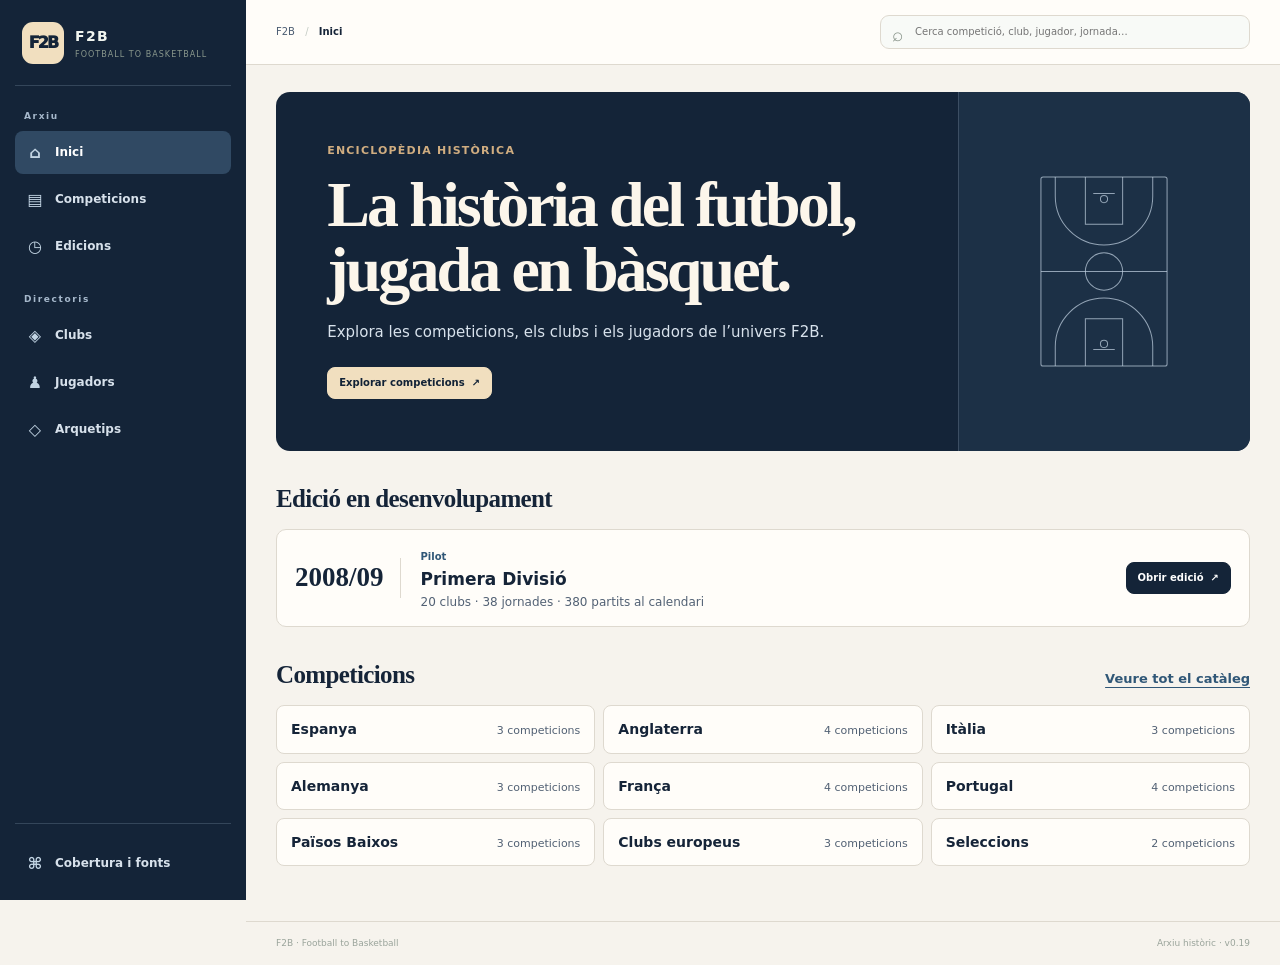
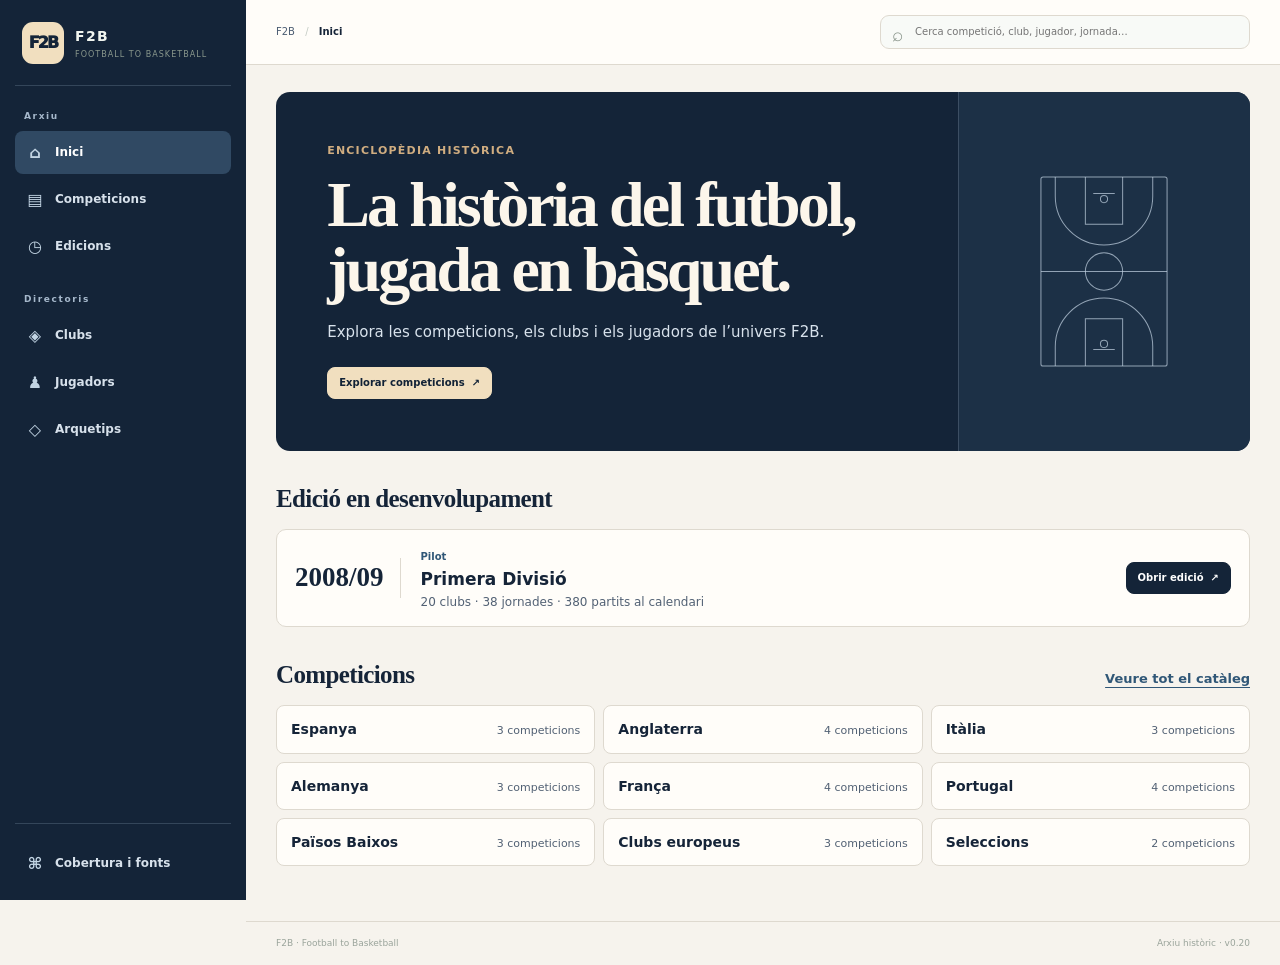
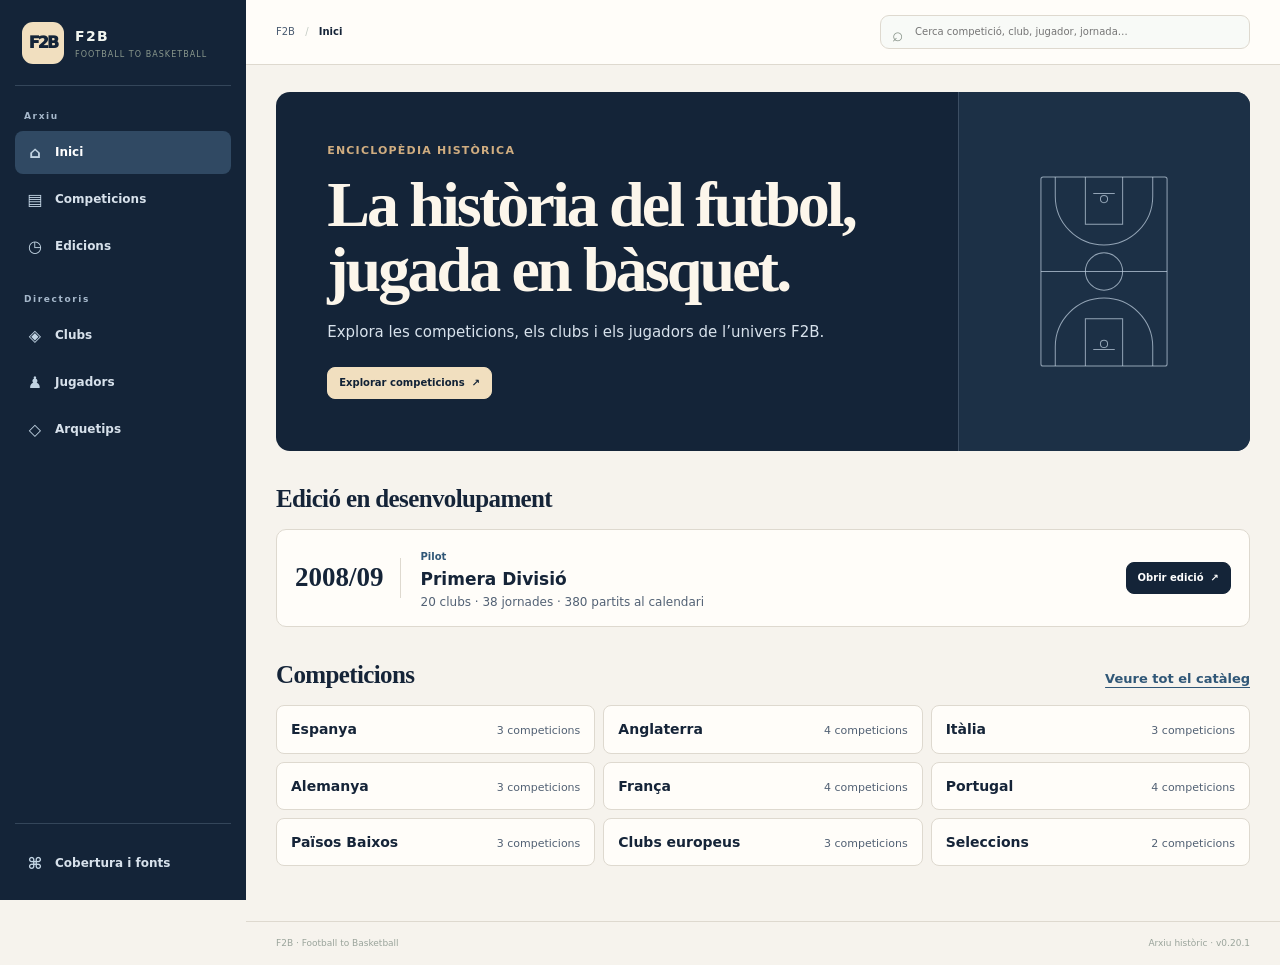
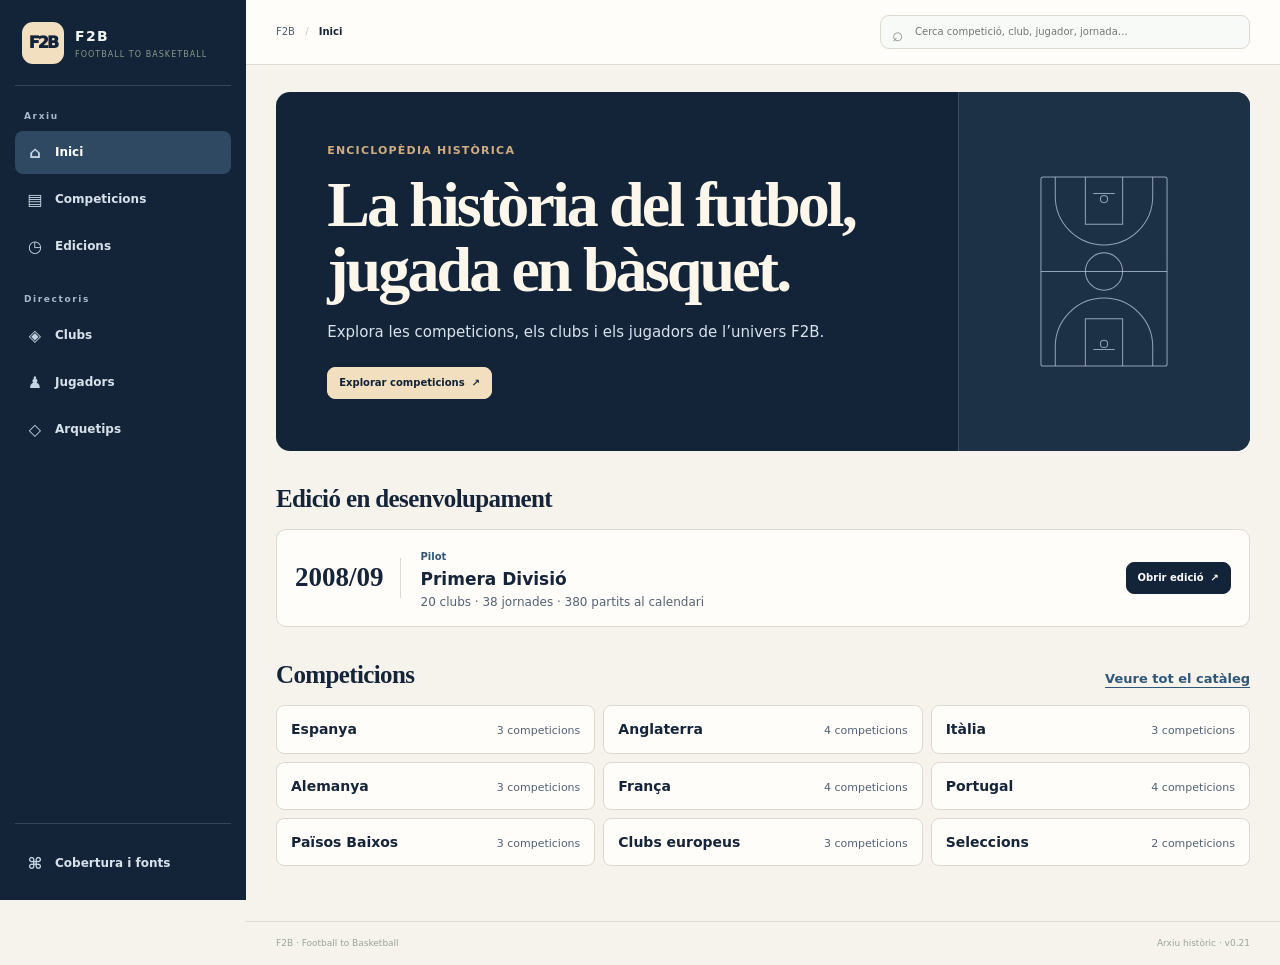
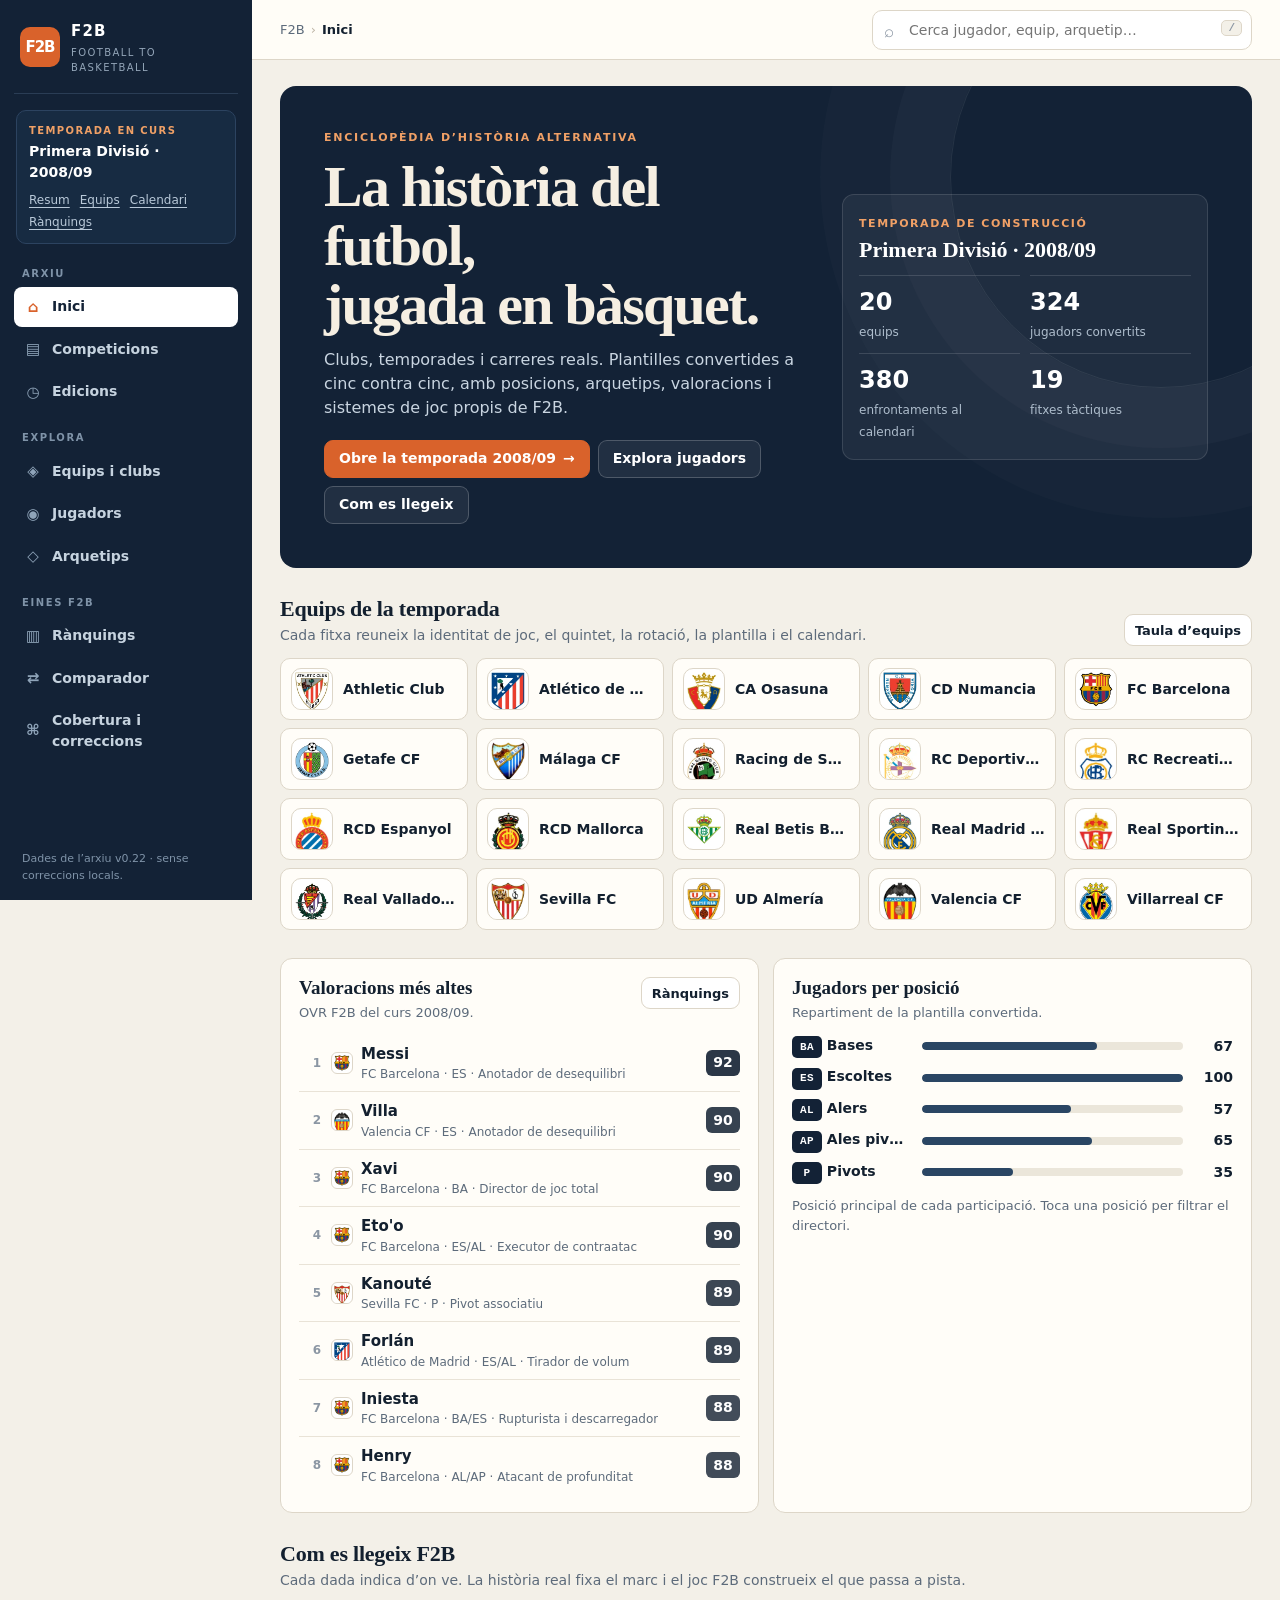
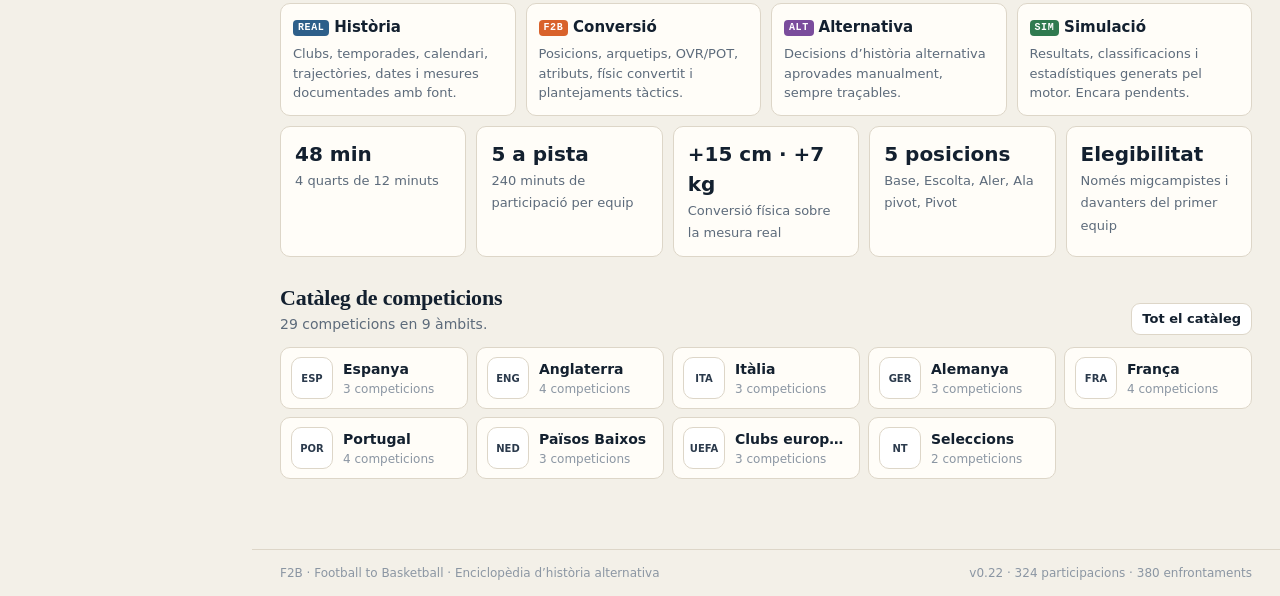
